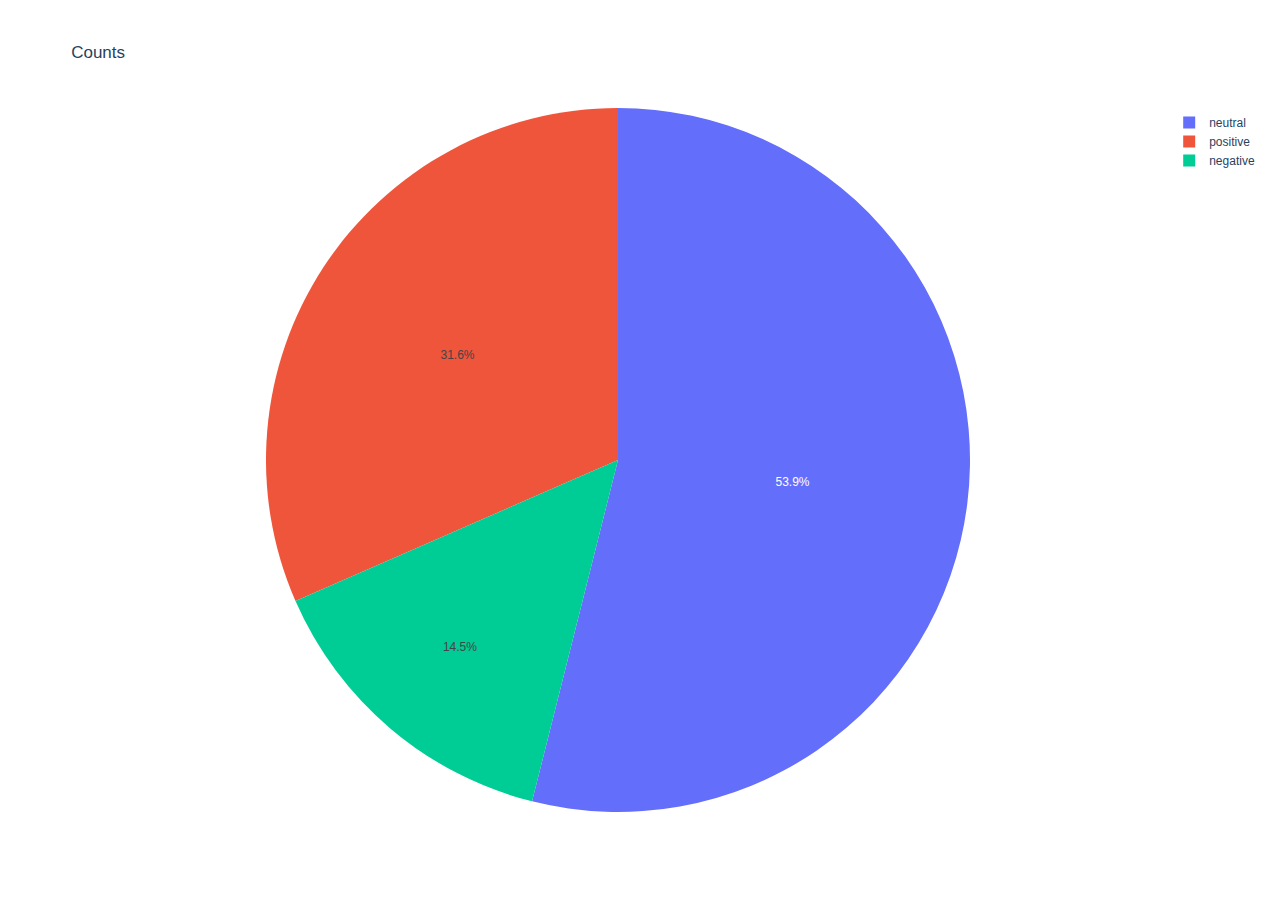
==== notebooks/graphs/counts_pie.html @ e478fb42 "dataviz generation" ====
<html>
<head><meta charset="utf-8" /></head>
<body>
    <div>                        <script type="text/javascript">window.PlotlyConfig = {MathJaxConfig: 'local'};</script>
        <script type="text/javascript">/**
* plotly.js v2.11.1
* Copyright 2012-2022, Plotly, Inc.
* All rights reserved.
* Licensed under the MIT license
*/
!function(t){if("object"==typeof exports&&"undefined"!=typeof module)module.exports=t();else if("function"==typeof define&&define.amd)define([],t);else{("undefined"!=typeof window?window:"undefined"!=typeof global?global:"undefined"!=typeof self?self:this).Plotly=t()}}((function(){return function t(e,r,n){function i(o,s){if(!r[o]){if(!e[o]){var l="function"==typeof require&&require;if(!s&&l)return l(o,!0);if(a)return a(o,!0);var c=new Error("Cannot find module '"+o+"'");throw c.code="MODULE_NOT_FOUND",c}var u=r[o]={exports:{}};e[o][0].call(u.exports,(function(t){return i(e[o][1][t]||t)}),u,u.exports,t,e,r,n)}return r[o].exports}for(var a="function"==typeof require&&require,o=0;o<n.length;o++)i(n[o]);return i}({1:[function(t,e,r){"use strict";var n=t("../src/lib"),i={"X,X div":'direction:ltr;font-family:"Open Sans",verdana,arial,sans-serif;margin:0;padding:0;',"X input,X button":'font-family:"Open Sans",verdana,arial,sans-serif;',"X input:focus,X button:focus":"outline:none;","X a":"text-decoration:none;","X a:hover":"text-decoration:none;","X .crisp":"shape-rendering:crispEdges;","X .user-select-none":"-webkit-user-select:none;-moz-user-select:none;-ms-user-select:none;-o-user-select:none;user-select:none;","X svg":"overflow:hidden;","X svg a":"fill:#447adb;","X svg a:hover":"fill:#3c6dc5;","X .main-svg":"position:absolute;top:0;left:0;pointer-events:none;","X .main-svg .draglayer":"pointer-events:all;","X .cursor-default":"cursor:default;","X .cursor-pointer":"cursor:pointer;","X .cursor-crosshair":"cursor:crosshair;","X .cursor-move":"cursor:move;","X .cursor-col-resize":"cursor:col-resize;","X .cursor-row-resize":"cursor:row-resize;","X .cursor-ns-resize":"cursor:ns-resize;","X .cursor-ew-resize":"cursor:ew-resize;","X .cursor-sw-resize":"cursor:sw-resize;","X .cursor-s-resize":"cursor:s-resize;","X .cursor-se-resize":"cursor:se-resize;","X .cursor-w-resize":"cursor:w-resize;","X .cursor-e-resize":"cursor:e-resize;","X .cursor-nw-resize":"cursor:nw-resize;","X .cursor-n-resize":"cursor:n-resize;","X .cursor-ne-resize":"cursor:ne-resize;","X .cursor-grab":"cursor:-webkit-grab;cursor:grab;","X .modebar":"position:absolute;top:2px;right:2px;","X .ease-bg":"-webkit-transition:background-color .3s ease 0s;-moz-transition:background-color .3s ease 0s;-ms-transition:background-color .3s ease 0s;-o-transition:background-color .3s ease 0s;transition:background-color .3s ease 0s;","X .modebar--hover>:not(.watermark)":"opacity:0;-webkit-transition:opacity .3s ease 0s;-moz-transition:opacity .3s ease 0s;-ms-transition:opacity .3s ease 0s;-o-transition:opacity .3s ease 0s;transition:opacity .3s ease 0s;","X:hover .modebar--hover .modebar-group":"opacity:1;","X .modebar-group":"float:left;display:inline-block;box-sizing:border-box;padding-left:8px;position:relative;vertical-align:middle;white-space:nowrap;","X .modebar-btn":"position:relative;font-size:16px;padding:3px 4px;height:22px;cursor:pointer;line-height:normal;box-sizing:border-box;","X .modebar-btn svg":"position:relative;top:2px;","X .modebar.vertical":"display:flex;flex-direction:column;flex-wrap:wrap;align-content:flex-end;max-height:100%;","X .modebar.vertical svg":"top:-1px;","X .modebar.vertical .modebar-group":"display:block;float:none;padding-left:0px;padding-bottom:8px;","X .modebar.vertical .modebar-group .modebar-btn":"display:block;text-align:center;","X [data-title]:before,X [data-title]:after":"position:absolute;-webkit-transform:translate3d(0, 0, 0);-moz-transform:translate3d(0, 0, 0);-ms-transform:translate3d(0, 0, 0);-o-transform:translate3d(0, 0, 0);transform:translate3d(0, 0, 0);display:none;opacity:0;z-index:1001;pointer-events:none;top:110%;right:50%;","X [data-title]:hover:before,X [data-title]:hover:after":"display:block;opacity:1;","X [data-title]:before":'content:"";position:absolute;background:transparent;border:6px solid transparent;z-index:1002;margin-top:-12px;border-bottom-color:#69738a;margin-right:-6px;',"X [data-title]:after":"content:attr(data-title);background:#69738a;color:#fff;padding:8px 10px;font-size:12px;line-height:12px;white-space:nowrap;margin-right:-18px;border-radius:2px;","X .vertical [data-title]:before,X .vertical [data-title]:after":"top:0%;right:200%;","X .vertical [data-title]:before":"border:6px solid transparent;border-left-color:#69738a;margin-top:8px;margin-right:-30px;","X .select-outline":"fill:none;stroke-width:1;shape-rendering:crispEdges;","X .select-outline-1":"stroke:#fff;","X .select-outline-2":"stroke:#000;stroke-dasharray:2px 2px;",Y:'font-family:"Open Sans",verdana,arial,sans-serif;position:fixed;top:50px;right:20px;z-index:10000;font-size:10pt;max-width:180px;',"Y p":"margin:0;","Y .notifier-note":"min-width:180px;max-width:250px;border:1px solid #fff;z-index:3000;margin:0;background-color:#8c97af;background-color:rgba(140,151,175,.9);color:#fff;padding:10px;overflow-wrap:break-word;word-wrap:break-word;-ms-hyphens:auto;-webkit-hyphens:auto;hyphens:auto;","Y .notifier-close":"color:#fff;opacity:.8;float:right;padding:0 5px;background:none;border:none;font-size:20px;font-weight:bold;line-height:20px;","Y .notifier-close:hover":"color:#444;text-decoration:none;cursor:pointer;"};for(var a in i){var o=a.replace(/^,/," ,").replace(/X/g,".js-plotly-plot .plotly").replace(/Y/g,".plotly-notifier");n.addStyleRule(o,i[a])}},{"../src/lib":503}],2:[function(t,e,r){"use strict";e.exports=t("../src/transforms/aggregate")},{"../src/transforms/aggregate":1118}],3:[function(t,e,r){"use strict";e.exports=t("../src/traces/bar")},{"../src/traces/bar":656}],4:[function(t,e,r){"use strict";e.exports=t("../src/traces/barpolar")},{"../src/traces/barpolar":669}],5:[function(t,e,r){"use strict";e.exports=t("../src/traces/box")},{"../src/traces/box":679}],6:[function(t,e,r){"use strict";e.exports=t("../src/components/calendars")},{"../src/components/calendars":364}],7:[function(t,e,r){"use strict";e.exports=t("../src/traces/candlestick")},{"../src/traces/candlestick":688}],8:[function(t,e,r){"use strict";e.exports=t("../src/traces/carpet")},{"../src/traces/carpet":707}],9:[function(t,e,r){"use strict";e.exports=t("../src/traces/choropleth")},{"../src/traces/choropleth":721}],10:[function(t,e,r){"use strict";e.exports=t("../src/traces/choroplethmapbox")},{"../src/traces/choroplethmapbox":728}],11:[function(t,e,r){"use strict";e.exports=t("../src/traces/cone")},{"../src/traces/cone":734}],12:[function(t,e,r){"use strict";e.exports=t("../src/traces/contour")},{"../src/traces/contour":749}],13:[function(t,e,r){"use strict";e.exports=t("../src/traces/contourcarpet")},{"../src/traces/contourcarpet":760}],14:[function(t,e,r){"use strict";e.exports=t("../src/core")},{"../src/core":481}],15:[function(t,e,r){"use strict";e.exports=t("../src/traces/densitymapbox")},{"../src/traces/densitymapbox":768}],16:[function(t,e,r){"use strict";e.exports=t("../src/transforms/filter")},{"../src/transforms/filter":1119}],17:[function(t,e,r){"use strict";e.exports=t("../src/traces/funnel")},{"../src/traces/funnel":778}],18:[function(t,e,r){"use strict";e.exports=t("../src/traces/funnelarea")},{"../src/traces/funnelarea":787}],19:[function(t,e,r){"use strict";e.exports=t("../src/transforms/groupby")},{"../src/transforms/groupby":1120}],20:[function(t,e,r){"use strict";e.exports=t("../src/traces/heatmap")},{"../src/traces/heatmap":800}],21:[function(t,e,r){"use strict";e.exports=t("../src/traces/heatmapgl")},{"../src/traces/heatmapgl":811}],22:[function(t,e,r){"use strict";e.exports=t("../src/traces/histogram")},{"../src/traces/histogram":823}],23:[function(t,e,r){"use strict";e.exports=t("../src/traces/histogram2d")},{"../src/traces/histogram2d":829}],24:[function(t,e,r){"use strict";e.exports=t("../src/traces/histogram2dcontour")},{"../src/traces/histogram2dcontour":833}],25:[function(t,e,r){"use strict";e.exports=t("../src/traces/icicle")},{"../src/traces/icicle":839}],26:[function(t,e,r){"use strict";e.exports=t("../src/traces/image")},{"../src/traces/image":852}],27:[function(t,e,r){"use strict";var n=t("./core");n.register([t("./bar"),t("./box"),t("./heatmap"),t("./histogram"),t("./histogram2d"),t("./histogram2dcontour"),t("./contour"),t("./scatterternary"),t("./violin"),t("./funnel"),t("./waterfall"),t("./image"),t("./pie"),t("./sunburst"),t("./treemap"),t("./icicle"),t("./funnelarea"),t("./scatter3d"),t("./surface"),t("./isosurface"),t("./volume"),t("./mesh3d"),t("./cone"),t("./streamtube"),t("./scattergeo"),t("./choropleth"),t("./scattergl"),t("./splom"),t("./pointcloud"),t("./heatmapgl"),t("./parcoords"),t("./parcats"),t("./scattermapbox"),t("./choroplethmapbox"),t("./densitymapbox"),t("./sankey"),t("./indicator"),t("./table"),t("./carpet"),t("./scattercarpet"),t("./contourcarpet"),t("./ohlc"),t("./candlestick"),t("./scatterpolar"),t("./scatterpolargl"),t("./barpolar"),t("./scattersmith"),t("./aggregate"),t("./filter"),t("./groupby"),t("./sort"),t("./calendars")]),e.exports=n},{"./aggregate":2,"./bar":3,"./barpolar":4,"./box":5,"./calendars":6,"./candlestick":7,"./carpet":8,"./choropleth":9,"./choroplethmapbox":10,"./cone":11,"./contour":12,"./contourcarpet":13,"./core":14,"./densitymapbox":15,"./filter":16,"./funnel":17,"./funnelarea":18,"./groupby":19,"./heatmap":20,"./heatmapgl":21,"./histogram":22,"./histogram2d":23,"./histogram2dcontour":24,"./icicle":25,"./image":26,"./indicator":28,"./isosurface":29,"./mesh3d":30,"./ohlc":31,"./parcats":32,"./parcoords":33,"./pie":34,"./pointcloud":35,"./sankey":36,"./scatter3d":37,"./scattercarpet":38,"./scattergeo":39,"./scattergl":40,"./scattermapbox":41,"./scatterpolar":42,"./scatterpolargl":43,"./scattersmith":44,"./scatterternary":45,"./sort":46,"./splom":47,"./streamtube":48,"./sunburst":49,"./surface":50,"./table":51,"./treemap":52,"./violin":53,"./volume":54,"./waterfall":55}],28:[function(t,e,r){"use strict";e.exports=t("../src/traces/indicator")},{"../src/traces/indicator":860}],29:[function(t,e,r){"use strict";e.exports=t("../src/traces/isosurface")},{"../src/traces/isosurface":866}],30:[function(t,e,r){"use strict";e.exports=t("../src/traces/mesh3d")},{"../src/traces/mesh3d":871}],31:[function(t,e,r){"use strict";e.exports=t("../src/traces/ohlc")},{"../src/traces/ohlc":876}],32:[function(t,e,r){"use strict";e.exports=t("../src/traces/parcats")},{"../src/traces/parcats":885}],33:[function(t,e,r){"use strict";e.exports=t("../src/traces/parcoords")},{"../src/traces/parcoords":896}],34:[function(t,e,r){"use strict";e.exports=t("../src/traces/pie")},{"../src/traces/pie":907}],35:[function(t,e,r){"use strict";e.exports=t("../src/traces/pointcloud")},{"../src/traces/pointcloud":916}],36:[function(t,e,r){"use strict";e.exports=t("../src/traces/sankey")},{"../src/traces/sankey":922}],37:[function(t,e,r){"use strict";e.exports=t("../src/traces/scatter3d")},{"../src/traces/scatter3d":960}],38:[function(t,e,r){"use strict";e.exports=t("../src/traces/scattercarpet")},{"../src/traces/scattercarpet":967}],39:[function(t,e,r){"use strict";e.exports=t("../src/traces/scattergeo")},{"../src/traces/scattergeo":975}],40:[function(t,e,r){"use strict";e.exports=t("../src/traces/scattergl")},{"../src/traces/scattergl":989}],41:[function(t,e,r){"use strict";e.exports=t("../src/traces/scattermapbox")},{"../src/traces/scattermapbox":999}],42:[function(t,e,r){"use strict";e.exports=t("../src/traces/scatterpolar")},{"../src/traces/scatterpolar":1007}],43:[function(t,e,r){"use strict";e.exports=t("../src/traces/scatterpolargl")},{"../src/traces/scatterpolargl":1015}],44:[function(t,e,r){"use strict";e.exports=t("../src/traces/scattersmith")},{"../src/traces/scattersmith":1022}],45:[function(t,e,r){"use strict";e.exports=t("../src/traces/scatterternary")},{"../src/traces/scatterternary":1030}],46:[function(t,e,r){"use strict";e.exports=t("../src/transforms/sort")},{"../src/transforms/sort":1122}],47:[function(t,e,r){"use strict";e.exports=t("../src/traces/splom")},{"../src/traces/splom":1040}],48:[function(t,e,r){"use strict";e.exports=t("../src/traces/streamtube")},{"../src/traces/streamtube":1048}],49:[function(t,e,r){"use strict";e.exports=t("../src/traces/sunburst")},{"../src/traces/sunburst":1056}],50:[function(t,e,r){"use strict";e.exports=t("../src/traces/surface")},{"../src/traces/surface":1065}],51:[function(t,e,r){"use strict";e.exports=t("../src/traces/table")},{"../src/traces/table":1073}],52:[function(t,e,r){"use strict";e.exports=t("../src/traces/treemap")},{"../src/traces/treemap":1084}],53:[function(t,e,r){"use strict";e.exports=t("../src/traces/violin")},{"../src/traces/violin":1097}],54:[function(t,e,r){"use strict";e.exports=t("../src/traces/volume")},{"../src/traces/volume":1105}],55:[function(t,e,r){"use strict";e.exports=t("../src/traces/waterfall")},{"../src/traces/waterfall":1113}],56:[function(t,e,r){!function(n,i){"object"==typeof r&&void 0!==e?i(r,t("d3-array"),t("d3-collection"),t("d3-shape"),t("elementary-circuits-directed-graph")):i(n.d3=n.d3||{},n.d3,n.d3,n.d3,null)}(this,(function(t,e,r,n,i){"use strict";function a(t){return t.target.depth}function o(t,e){return t.sourceLinks.length?t.depth:e-1}function s(t){return function(){return t}}i=i&&i.hasOwnProperty("default")?i.default:i;var l="function"==typeof Symbol&&"symbol"==typeof Symbol.iterator?function(t){return typeof t}:function(t){return t&&"function"==typeof Symbol&&t.constructor===Symbol&&t!==Symbol.prototype?"symbol":typeof t};function c(t,e){return f(t.source,e.source)||t.index-e.index}function u(t,e){return f(t.target,e.target)||t.index-e.index}function f(t,e){return t.partOfCycle===e.partOfCycle?t.y0-e.y0:"top"===t.circularLinkType||"bottom"===e.circularLinkType?-1:1}function h(t){return t.value}function p(t){return(t.y0+t.y1)/2}function d(t){return p(t.source)}function g(t){return p(t.target)}function m(t){return t.index}function v(t){return t.nodes}function y(t){return t.links}function x(t,e){var r=t.get(e);if(!r)throw new Error("missing: "+e);return r}function b(t,e){return e(t)}function _(t,e,r){var n=0;if(null===r){for(var a=[],o=0;o<t.links.length;o++){var s=t.links[o],l=s.source.index,c=s.target.index;a[l]||(a[l]=[]),a[c]||(a[c]=[]),-1===a[l].indexOf(c)&&a[l].push(c)}var u=i(a);u.sort((function(t,e){return t.length-e.length}));var f={};for(o=0;o<u.length;o++){var h=u[o].slice(-2);f[h[0]]||(f[h[0]]={}),f[h[0]][h[1]]=!0}t.links.forEach((function(t){var e=t.target.index,r=t.source.index;e===r||f[r]&&f[r][e]?(t.circular=!0,t.circularLinkID=n,n+=1):t.circular=!1}))}else t.links.forEach((function(t){t.source[r]<t.target[r]?t.circular=!1:(t.circular=!0,t.circularLinkID=n,n+=1)}))}function w(t,e){var r=0,n=0;t.links.forEach((function(i){i.circular&&(i.source.circularLinkType||i.target.circularLinkType?i.circularLinkType=i.source.circularLinkType?i.source.circularLinkType:i.target.circularLinkType:i.circularLinkType=r<n?"top":"bottom","top"==i.circularLinkType?r+=1:n+=1,t.nodes.forEach((function(t){b(t,e)!=b(i.source,e)&&b(t,e)!=b(i.target,e)||(t.circularLinkType=i.circularLinkType)})))})),t.links.forEach((function(t){t.circular&&(t.source.circularLinkType==t.target.circularLinkType&&(t.circularLinkType=t.source.circularLinkType),q(t,e)&&(t.circularLinkType=t.source.circularLinkType))}))}function T(t){var e=Math.abs(t.y1-t.y0),r=Math.abs(t.target.x0-t.source.x1);return Math.atan(r/e)}function k(t,e){var r=0;t.sourceLinks.forEach((function(t){r=t.circular&&!q(t,e)?r+1:r}));var n=0;return t.targetLinks.forEach((function(t){n=t.circular&&!q(t,e)?n+1:n})),r+n}function A(t){var e=t.source.sourceLinks,r=0;e.forEach((function(t){r=t.circular?r+1:r}));var n=t.target.targetLinks,i=0;return n.forEach((function(t){i=t.circular?i+1:i})),!(r>1||i>1)}function M(t,e,r){return t.sort(E),t.forEach((function(n,i){var a,o,s=0;if(q(n,r)&&A(n))n.circularPathData.verticalBuffer=s+n.width/2;else{for(var l=0;l<i;l++)if(a=t[i],o=t[l],!(a.source.column<o.target.column||a.target.column>o.source.column)){var c=t[l].circularPathData.verticalBuffer+t[l].width/2+e;s=c>s?c:s}n.circularPathData.verticalBuffer=s+n.width/2}})),t}function S(t,r,i,a){var o=e.min(t.links,(function(t){return t.source.y0}));t.links.forEach((function(t){t.circular&&(t.circularPathData={})})),M(t.links.filter((function(t){return"top"==t.circularLinkType})),r,a),M(t.links.filter((function(t){return"bottom"==t.circularLinkType})),r,a),t.links.forEach((function(e){if(e.circular){if(e.circularPathData.arcRadius=e.width+10,e.circularPathData.leftNodeBuffer=5,e.circularPathData.rightNodeBuffer=5,e.circularPathData.sourceWidth=e.source.x1-e.source.x0,e.circularPathData.sourceX=e.source.x0+e.circularPathData.sourceWidth,e.circularPathData.targetX=e.target.x0,e.circularPathData.sourceY=e.y0,e.circularPathData.targetY=e.y1,q(e,a)&&A(e))e.circularPathData.leftSmallArcRadius=10+e.width/2,e.circularPathData.leftLargeArcRadius=10+e.width/2,e.circularPathData.rightSmallArcRadius=10+e.width/2,e.circularPathData.rightLargeArcRadius=10+e.width/2,"bottom"==e.circularLinkType?(e.circularPathData.verticalFullExtent=e.source.y1+25+e.circularPathData.verticalBuffer,e.circularPathData.verticalLeftInnerExtent=e.circularPathData.verticalFullExtent-e.circularPathData.leftLargeArcRadius,e.circularPathData.verticalRightInnerExtent=e.circularPathData.verticalFullExtent-e.circularPathData.rightLargeArcRadius):(e.circularPathData.verticalFullExtent=e.source.y0-25-e.circularPathData.verticalBuffer,e.circularPathData.verticalLeftInnerExtent=e.circularPathData.verticalFullExtent+e.circularPathData.leftLargeArcRadius,e.circularPathData.verticalRightInnerExtent=e.circularPathData.verticalFullExtent+e.circularPathData.rightLargeArcRadius);else{var s=e.source.column,l=e.circularLinkType,c=t.links.filter((function(t){return t.source.column==s&&t.circularLinkType==l}));"bottom"==e.circularLinkType?c.sort(C):c.sort(L);var u=0;c.forEach((function(t,n){t.circularLinkID==e.circularLinkID&&(e.circularPathData.leftSmallArcRadius=10+e.width/2+u,e.circularPathData.leftLargeArcRadius=10+e.width/2+n*r+u),u+=t.width})),s=e.target.column,c=t.links.filter((function(t){return t.target.column==s&&t.circularLinkType==l})),"bottom"==e.circularLinkType?c.sort(I):c.sort(P),u=0,c.forEach((function(t,n){t.circularLinkID==e.circularLinkID&&(e.circularPathData.rightSmallArcRadius=10+e.width/2+u,e.circularPathData.rightLargeArcRadius=10+e.width/2+n*r+u),u+=t.width})),"bottom"==e.circularLinkType?(e.circularPathData.verticalFullExtent=Math.max(i,e.source.y1,e.target.y1)+25+e.circularPathData.verticalBuffer,e.circularPathData.verticalLeftInnerExtent=e.circularPathData.verticalFullExtent-e.circularPathData.leftLargeArcRadius,e.circularPathData.verticalRightInnerExtent=e.circularPathData.verticalFullExtent-e.circularPathData.rightLargeArcRadius):(e.circularPathData.verticalFullExtent=o-25-e.circularPathData.verticalBuffer,e.circularPathData.verticalLeftInnerExtent=e.circularPathData.verticalFullExtent+e.circularPathData.leftLargeArcRadius,e.circularPathData.verticalRightInnerExtent=e.circularPathData.verticalFullExtent+e.circularPathData.rightLargeArcRadius)}e.circularPathData.leftInnerExtent=e.circularPathData.sourceX+e.circularPathData.leftNodeBuffer,e.circularPathData.rightInnerExtent=e.circularPathData.targetX-e.circularPathData.rightNodeBuffer,e.circularPathData.leftFullExtent=e.circularPathData.sourceX+e.circularPathData.leftLargeArcRadius+e.circularPathData.leftNodeBuffer,e.circularPathData.rightFullExtent=e.circularPathData.targetX-e.circularPathData.rightLargeArcRadius-e.circularPathData.rightNodeBuffer}if(e.circular)e.path=function(t){var e="";e="top"==t.circularLinkType?"M"+t.circularPathData.sourceX+" "+t.circularPathData.sourceY+" L"+t.circularPathData.leftInnerExtent+" "+t.circularPathData.sourceY+" A"+t.circularPathData.leftLargeArcRadius+" "+t.circularPathData.leftSmallArcRadius+" 0 0 0 "+t.circularPathData.leftFullExtent+" "+(t.circularPathData.sourceY-t.circularPathData.leftSmallArcRadius)+" L"+t.circularPathData.leftFullExtent+" "+t.circularPathData.verticalLeftInnerExtent+" A"+t.circularPathData.leftLargeArcRadius+" "+t.circularPathData.leftLargeArcRadius+" 0 0 0 "+t.circularPathData.leftInnerExtent+" "+t.circularPathData.verticalFullExtent+" L"+t.circularPathData.rightInnerExtent+" "+t.circularPathData.verticalFullExtent+" A"+t.circularPathData.rightLargeArcRadius+" "+t.circularPathData.rightLargeArcRadius+" 0 0 0 "+t.circularPathData.rightFullExtent+" "+t.circularPathData.verticalRightInnerExtent+" L"+t.circularPathData.rightFullExtent+" "+(t.circularPathData.targetY-t.circularPathData.rightSmallArcRadius)+" A"+t.circularPathData.rightLargeArcRadius+" "+t.circularPathData.rightSmallArcRadius+" 0 0 0 "+t.circularPathData.rightInnerExtent+" "+t.circularPathData.targetY+" L"+t.circularPathData.targetX+" "+t.circularPathData.targetY:"M"+t.circularPathData.sourceX+" "+t.circularPathData.sourceY+" L"+t.circularPathData.leftInnerExtent+" "+t.circularPathData.sourceY+" A"+t.circularPathData.leftLargeArcRadius+" "+t.circularPathData.leftSmallArcRadius+" 0 0 1 "+t.circularPathData.leftFullExtent+" "+(t.circularPathData.sourceY+t.circularPathData.leftSmallArcRadius)+" L"+t.circularPathData.leftFullExtent+" "+t.circularPathData.verticalLeftInnerExtent+" A"+t.circularPathData.leftLargeArcRadius+" "+t.circularPathData.leftLargeArcRadius+" 0 0 1 "+t.circularPathData.leftInnerExtent+" "+t.circularPathData.verticalFullExtent+" L"+t.circularPathData.rightInnerExtent+" "+t.circularPathData.verticalFullExtent+" A"+t.circularPathData.rightLargeArcRadius+" "+t.circularPathData.rightLargeArcRadius+" 0 0 1 "+t.circularPathData.rightFullExtent+" "+t.circularPathData.verticalRightInnerExtent+" L"+t.circularPathData.rightFullExtent+" "+(t.circularPathData.targetY+t.circularPathData.rightSmallArcRadius)+" A"+t.circularPathData.rightLargeArcRadius+" "+t.circularPathData.rightSmallArcRadius+" 0 0 1 "+t.circularPathData.rightInnerExtent+" "+t.circularPathData.targetY+" L"+t.circularPathData.targetX+" "+t.circularPathData.targetY;return e}(e);else{var f=n.linkHorizontal().source((function(t){return[t.source.x0+(t.source.x1-t.source.x0),t.y0]})).target((function(t){return[t.target.x0,t.y1]}));e.path=f(e)}}))}function E(t,e){return O(t)==O(e)?"bottom"==t.circularLinkType?C(t,e):L(t,e):O(e)-O(t)}function L(t,e){return t.y0-e.y0}function C(t,e){return e.y0-t.y0}function P(t,e){return t.y1-e.y1}function I(t,e){return e.y1-t.y1}function O(t){return t.target.column-t.source.column}function z(t){return t.target.x0-t.source.x1}function D(t,e){var r=T(t),n=z(e)/Math.tan(r);return"up"==H(t)?t.y1+n:t.y1-n}function R(t,e){var r=T(t),n=z(e)/Math.tan(r);return"up"==H(t)?t.y1-n:t.y1+n}function F(t,e,r,n){t.links.forEach((function(i){if(!i.circular&&i.target.column-i.source.column>1){var a=i.source.column+1,o=i.target.column-1,s=1,l=o-a+1;for(s=1;a<=o;a++,s++)t.nodes.forEach((function(o){if(o.column==a){var c,u=s/(l+1),f=Math.pow(1-u,3),h=3*u*Math.pow(1-u,2),p=3*Math.pow(u,2)*(1-u),d=Math.pow(u,3),g=f*i.y0+h*i.y0+p*i.y1+d*i.y1,m=g-i.width/2,v=g+i.width/2;m>o.y0&&m<o.y1?(c=o.y1-m+10,c="bottom"==o.circularLinkType?c:-c,o=N(o,c,e,r),t.nodes.forEach((function(t){b(t,n)!=b(o,n)&&t.column==o.column&&B(o,t)&&N(t,c,e,r)}))):(v>o.y0&&v<o.y1||m<o.y0&&v>o.y1)&&(c=v-o.y0+10,o=N(o,c,e,r),t.nodes.forEach((function(t){b(t,n)!=b(o,n)&&t.column==o.column&&t.y0<o.y1&&t.y1>o.y1&&N(t,c,e,r)})))}}))}}))}function B(t,e){return t.y0>e.y0&&t.y0<e.y1||(t.y1>e.y0&&t.y1<e.y1||t.y0<e.y0&&t.y1>e.y1)}function N(t,e,r,n){return t.y0+e>=r&&t.y1+e<=n&&(t.y0=t.y0+e,t.y1=t.y1+e,t.targetLinks.forEach((function(t){t.y1=t.y1+e})),t.sourceLinks.forEach((function(t){t.y0=t.y0+e}))),t}function j(t,e,r,n){t.nodes.forEach((function(i){n&&i.y+(i.y1-i.y0)>e&&(i.y=i.y-(i.y+(i.y1-i.y0)-e));var a=t.links.filter((function(t){return b(t.source,r)==b(i,r)})),o=a.length;o>1&&a.sort((function(t,e){if(!t.circular&&!e.circular){if(t.target.column==e.target.column)return t.y1-e.y1;if(!V(t,e))return t.y1-e.y1;if(t.target.column>e.target.column){var r=R(e,t);return t.y1-r}if(e.target.column>t.target.column)return R(t,e)-e.y1}return t.circular&&!e.circular?"top"==t.circularLinkType?-1:1:e.circular&&!t.circular?"top"==e.circularLinkType?1:-1:t.circular&&e.circular?t.circularLinkType===e.circularLinkType&&"top"==t.circularLinkType?t.target.column===e.target.column?t.target.y1-e.target.y1:e.target.column-t.target.column:t.circularLinkType===e.circularLinkType&&"bottom"==t.circularLinkType?t.target.column===e.target.column?e.target.y1-t.target.y1:t.target.column-e.target.column:"top"==t.circularLinkType?-1:1:void 0}));var s=i.y0;a.forEach((function(t){t.y0=s+t.width/2,s+=t.width})),a.forEach((function(t,e){if("bottom"==t.circularLinkType){for(var r=e+1,n=0;r<o;r++)n+=a[r].width;t.y0=i.y1-n-t.width/2}}))}))}function U(t,e,r){t.nodes.forEach((function(e){var n=t.links.filter((function(t){return b(t.target,r)==b(e,r)})),i=n.length;i>1&&n.sort((function(t,e){if(!t.circular&&!e.circular){if(t.source.column==e.source.column)return t.y0-e.y0;if(!V(t,e))return t.y0-e.y0;if(e.source.column<t.source.column){var r=D(e,t);return t.y0-r}if(t.source.column<e.source.column)return D(t,e)-e.y0}return t.circular&&!e.circular?"top"==t.circularLinkType?-1:1:e.circular&&!t.circular?"top"==e.circularLinkType?1:-1:t.circular&&e.circular?t.circularLinkType===e.circularLinkType&&"top"==t.circularLinkType?t.source.column===e.source.column?t.source.y1-e.source.y1:t.source.column-e.source.column:t.circularLinkType===e.circularLinkType&&"bottom"==t.circularLinkType?t.source.column===e.source.column?t.source.y1-e.source.y1:e.source.column-t.source.column:"top"==t.circularLinkType?-1:1:void 0}));var a=e.y0;n.forEach((function(t){t.y1=a+t.width/2,a+=t.width})),n.forEach((function(t,r){if("bottom"==t.circularLinkType){for(var a=r+1,o=0;a<i;a++)o+=n[a].width;t.y1=e.y1-o-t.width/2}}))}))}function V(t,e){return H(t)==H(e)}function H(t){return t.y0-t.y1>0?"up":"down"}function q(t,e){return b(t.source,e)==b(t.target,e)}function G(t,r,n){var i=t.nodes,a=t.links,o=!1,s=!1;if(a.forEach((function(t){"top"==t.circularLinkType?o=!0:"bottom"==t.circularLinkType&&(s=!0)})),0==o||0==s){var l=e.min(i,(function(t){return t.y0})),c=(n-r)/(e.max(i,(function(t){return t.y1}))-l);i.forEach((function(t){var e=(t.y1-t.y0)*c;t.y0=(t.y0-l)*c,t.y1=t.y0+e})),a.forEach((function(t){t.y0=(t.y0-l)*c,t.y1=(t.y1-l)*c,t.width=t.width*c}))}}t.sankeyCircular=function(){var t,n,i=0,a=0,b=1,T=1,A=24,M=m,E=o,L=v,C=y,P=32,I=2,O=null;function z(){var t={nodes:L.apply(null,arguments),links:C.apply(null,arguments)};D(t),_(t,M,O),R(t),B(t),w(t,M),N(t,P,M),V(t);for(var e=4,r=0;r<e;r++)j(t,T,M),U(t,T,M),F(t,a,T,M),j(t,T,M),U(t,T,M);return G(t,a,T),S(t,I,T,M),t}function D(t){t.nodes.forEach((function(t,e){t.index=e,t.sourceLinks=[],t.targetLinks=[]}));var e=r.map(t.nodes,M);return t.links.forEach((function(t,r){t.index=r;var n=t.source,i=t.target;"object"!==(void 0===n?"undefined":l(n))&&(n=t.source=x(e,n)),"object"!==(void 0===i?"undefined":l(i))&&(i=t.target=x(e,i)),n.sourceLinks.push(t),i.targetLinks.push(t)})),t}function R(t){t.nodes.forEach((function(t){t.partOfCycle=!1,t.value=Math.max(e.sum(t.sourceLinks,h),e.sum(t.targetLinks,h)),t.sourceLinks.forEach((function(e){e.circular&&(t.partOfCycle=!0,t.circularLinkType=e.circularLinkType)})),t.targetLinks.forEach((function(e){e.circular&&(t.partOfCycle=!0,t.circularLinkType=e.circularLinkType)}))}))}function B(t){var e,r,n;for(e=t.nodes,r=[],n=0;e.length;++n,e=r,r=[])e.forEach((function(t){t.depth=n,t.sourceLinks.forEach((function(t){r.indexOf(t.target)<0&&!t.circular&&r.push(t.target)}))}));for(e=t.nodes,r=[],n=0;e.length;++n,e=r,r=[])e.forEach((function(t){t.height=n,t.targetLinks.forEach((function(t){r.indexOf(t.source)<0&&!t.circular&&r.push(t.source)}))}));t.nodes.forEach((function(t){t.column=Math.floor(E.call(null,t,n))}))}function N(o,s,l){var c=r.nest().key((function(t){return t.column})).sortKeys(e.ascending).entries(o.nodes).map((function(t){return t.values}));!function(r){if(n){var s=1/0;c.forEach((function(t){var e=T*n/(t.length+1);s=e<s?e:s})),t=s}var l=e.min(c,(function(r){return(T-a-(r.length-1)*t)/e.sum(r,h)}));l*=.3,o.links.forEach((function(t){t.width=t.value*l}));var u=function(t){var r=0,n=0,i=0,a=0,o=e.max(t.nodes,(function(t){return t.column}));return t.links.forEach((function(t){t.circular&&("top"==t.circularLinkType?r+=t.width:n+=t.width,0==t.target.column&&(a+=t.width),t.source.column==o&&(i+=t.width))})),{top:r=r>0?r+25+10:r,bottom:n=n>0?n+25+10:n,left:a=a>0?a+25+10:a,right:i=i>0?i+25+10:i}}(o),f=function(t,r){var n=e.max(t.nodes,(function(t){return t.column})),o=b-i,s=T-a,l=o/(o+r.right+r.left),c=s/(s+r.top+r.bottom);return i=i*l+r.left,b=0==r.right?b:b*l,a=a*c+r.top,T*=c,t.nodes.forEach((function(t){t.x0=i+t.column*((b-i-A)/n),t.x1=t.x0+A})),c}(o,u);l*=f,o.links.forEach((function(t){t.width=t.value*l})),c.forEach((function(t){var e=t.length;t.forEach((function(t,n){t.depth==c.length-1&&1==e||0==t.depth&&1==e?(t.y0=T/2-t.value*l,t.y1=t.y0+t.value*l):t.partOfCycle?0==k(t,r)?(t.y0=T/2+n,t.y1=t.y0+t.value*l):"top"==t.circularLinkType?(t.y0=a+n,t.y1=t.y0+t.value*l):(t.y0=T-t.value*l-n,t.y1=t.y0+t.value*l):0==u.top||0==u.bottom?(t.y0=(T-a)/e*n,t.y1=t.y0+t.value*l):(t.y0=(T-a)/2-e/2+n,t.y1=t.y0+t.value*l)}))}))}(l),y();for(var u=1,m=s;m>0;--m)v(u*=.99,l),y();function v(t,r){var n=c.length;c.forEach((function(i){var a=i.length,o=i[0].depth;i.forEach((function(i){var s;if(i.sourceLinks.length||i.targetLinks.length)if(i.partOfCycle&&k(i,r)>0);else if(0==o&&1==a)s=i.y1-i.y0,i.y0=T/2-s/2,i.y1=T/2+s/2;else if(o==n-1&&1==a)s=i.y1-i.y0,i.y0=T/2-s/2,i.y1=T/2+s/2;else{var l=e.mean(i.sourceLinks,g),c=e.mean(i.targetLinks,d),u=((l&&c?(l+c)/2:l||c)-p(i))*t;i.y0+=u,i.y1+=u}}))}))}function y(){c.forEach((function(e){var r,n,i,o=a,s=e.length;for(e.sort(f),i=0;i<s;++i)(n=o-(r=e[i]).y0)>0&&(r.y0+=n,r.y1+=n),o=r.y1+t;if((n=o-t-T)>0)for(o=r.y0-=n,r.y1-=n,i=s-2;i>=0;--i)(n=(r=e[i]).y1+t-o)>0&&(r.y0-=n,r.y1-=n),o=r.y0}))}}function V(t){t.nodes.forEach((function(t){t.sourceLinks.sort(u),t.targetLinks.sort(c)})),t.nodes.forEach((function(t){var e=t.y0,r=e,n=t.y1,i=n;t.sourceLinks.forEach((function(t){t.circular?(t.y0=n-t.width/2,n-=t.width):(t.y0=e+t.width/2,e+=t.width)})),t.targetLinks.forEach((function(t){t.circular?(t.y1=i-t.width/2,i-=t.width):(t.y1=r+t.width/2,r+=t.width)}))}))}return z.nodeId=function(t){return arguments.length?(M="function"==typeof t?t:s(t),z):M},z.nodeAlign=function(t){return arguments.length?(E="function"==typeof t?t:s(t),z):E},z.nodeWidth=function(t){return arguments.length?(A=+t,z):A},z.nodePadding=function(e){return arguments.length?(t=+e,z):t},z.nodes=function(t){return arguments.length?(L="function"==typeof t?t:s(t),z):L},z.links=function(t){return arguments.length?(C="function"==typeof t?t:s(t),z):C},z.size=function(t){return arguments.length?(i=a=0,b=+t[0],T=+t[1],z):[b-i,T-a]},z.extent=function(t){return arguments.length?(i=+t[0][0],b=+t[1][0],a=+t[0][1],T=+t[1][1],z):[[i,a],[b,T]]},z.iterations=function(t){return arguments.length?(P=+t,z):P},z.circularLinkGap=function(t){return arguments.length?(I=+t,z):I},z.nodePaddingRatio=function(t){return arguments.length?(n=+t,z):n},z.sortNodes=function(t){return arguments.length?(O=t,z):O},z.update=function(t){return w(t,M),V(t),t.links.forEach((function(t){t.circular&&(t.circularLinkType=t.y0+t.y1<T?"top":"bottom",t.source.circularLinkType=t.circularLinkType,t.target.circularLinkType=t.circularLinkType)})),j(t,T,M,!1),U(t,T,M),S(t,I,T,M),t},z},t.sankeyCenter=function(t){return t.targetLinks.length?t.depth:t.sourceLinks.length?e.min(t.sourceLinks,a)-1:0},t.sankeyLeft=function(t){return t.depth},t.sankeyRight=function(t,e){return e-1-t.height},t.sankeyJustify=o,Object.defineProperty(t,"__esModule",{value:!0})}))},{"d3-array":107,"d3-collection":108,"d3-shape":119,"elementary-circuits-directed-graph":130}],57:[function(t,e,r){!function(n,i){"object"==typeof r&&void 0!==e?i(r,t("d3-array"),t("d3-collection"),t("d3-shape")):i(n.d3=n.d3||{},n.d3,n.d3,n.d3)}(this,(function(t,e,r,n){"use strict";function i(t){return t.target.depth}function a(t,e){return t.sourceLinks.length?t.depth:e-1}function o(t){return function(){return t}}function s(t,e){return c(t.source,e.source)||t.index-e.index}function l(t,e){return c(t.target,e.target)||t.index-e.index}function c(t,e){return t.y0-e.y0}function u(t){return t.value}function f(t){return(t.y0+t.y1)/2}function h(t){return f(t.source)*t.value}function p(t){return f(t.target)*t.value}function d(t){return t.index}function g(t){return t.nodes}function m(t){return t.links}function v(t,e){var r=t.get(e);if(!r)throw new Error("missing: "+e);return r}function y(t){return[t.source.x1,t.y0]}function x(t){return[t.target.x0,t.y1]}t.sankey=function(){var t=0,n=0,i=1,y=1,x=24,b=8,_=d,w=a,T=g,k=m,A=32;function M(){var t={nodes:T.apply(null,arguments),links:k.apply(null,arguments)};return S(t),E(t),L(t),C(t),P(t),t}function S(t){t.nodes.forEach((function(t,e){t.index=e,t.sourceLinks=[],t.targetLinks=[]}));var e=r.map(t.nodes,_);t.links.forEach((function(t,r){t.index=r;var n=t.source,i=t.target;"object"!=typeof n&&(n=t.source=v(e,n)),"object"!=typeof i&&(i=t.target=v(e,i)),n.sourceLinks.push(t),i.targetLinks.push(t)}))}function E(t){t.nodes.forEach((function(t){t.value=Math.max(e.sum(t.sourceLinks,u),e.sum(t.targetLinks,u))}))}function L(e){var r,n,a;for(r=e.nodes,n=[],a=0;r.length;++a,r=n,n=[])r.forEach((function(t){t.depth=a,t.sourceLinks.forEach((function(t){n.indexOf(t.target)<0&&n.push(t.target)}))}));for(r=e.nodes,n=[],a=0;r.length;++a,r=n,n=[])r.forEach((function(t){t.height=a,t.targetLinks.forEach((function(t){n.indexOf(t.source)<0&&n.push(t.source)}))}));var o=(i-t-x)/(a-1);e.nodes.forEach((function(e){e.x1=(e.x0=t+Math.max(0,Math.min(a-1,Math.floor(w.call(null,e,a))))*o)+x}))}function C(t){var i=r.nest().key((function(t){return t.x0})).sortKeys(e.ascending).entries(t.nodes).map((function(t){return t.values}));!function(){var r=e.max(i,(function(t){return t.length})),a=2/3*(y-n)/(r-1);b>a&&(b=a);var o=e.min(i,(function(t){return(y-n-(t.length-1)*b)/e.sum(t,u)}));i.forEach((function(t){t.forEach((function(t,e){t.y1=(t.y0=e)+t.value*o}))})),t.links.forEach((function(t){t.width=t.value*o}))}(),d();for(var a=1,o=A;o>0;--o)l(a*=.99),d(),s(a),d();function s(t){i.forEach((function(r){r.forEach((function(r){if(r.targetLinks.length){var n=(e.sum(r.targetLinks,h)/e.sum(r.targetLinks,u)-f(r))*t;r.y0+=n,r.y1+=n}}))}))}function l(t){i.slice().reverse().forEach((function(r){r.forEach((function(r){if(r.sourceLinks.length){var n=(e.sum(r.sourceLinks,p)/e.sum(r.sourceLinks,u)-f(r))*t;r.y0+=n,r.y1+=n}}))}))}function d(){i.forEach((function(t){var e,r,i,a=n,o=t.length;for(t.sort(c),i=0;i<o;++i)(r=a-(e=t[i]).y0)>0&&(e.y0+=r,e.y1+=r),a=e.y1+b;if((r=a-b-y)>0)for(a=e.y0-=r,e.y1-=r,i=o-2;i>=0;--i)(r=(e=t[i]).y1+b-a)>0&&(e.y0-=r,e.y1-=r),a=e.y0}))}}function P(t){t.nodes.forEach((function(t){t.sourceLinks.sort(l),t.targetLinks.sort(s)})),t.nodes.forEach((function(t){var e=t.y0,r=e;t.sourceLinks.forEach((function(t){t.y0=e+t.width/2,e+=t.width})),t.targetLinks.forEach((function(t){t.y1=r+t.width/2,r+=t.width}))}))}return M.update=function(t){return P(t),t},M.nodeId=function(t){return arguments.length?(_="function"==typeof t?t:o(t),M):_},M.nodeAlign=function(t){return arguments.length?(w="function"==typeof t?t:o(t),M):w},M.nodeWidth=function(t){return arguments.length?(x=+t,M):x},M.nodePadding=function(t){return arguments.length?(b=+t,M):b},M.nodes=function(t){return arguments.length?(T="function"==typeof t?t:o(t),M):T},M.links=function(t){return arguments.length?(k="function"==typeof t?t:o(t),M):k},M.size=function(e){return arguments.length?(t=n=0,i=+e[0],y=+e[1],M):[i-t,y-n]},M.extent=function(e){return arguments.length?(t=+e[0][0],i=+e[1][0],n=+e[0][1],y=+e[1][1],M):[[t,n],[i,y]]},M.iterations=function(t){return arguments.length?(A=+t,M):A},M},t.sankeyCenter=function(t){return t.targetLinks.length?t.depth:t.sourceLinks.length?e.min(t.sourceLinks,i)-1:0},t.sankeyLeft=function(t){return t.depth},t.sankeyRight=function(t,e){return e-1-t.height},t.sankeyJustify=a,t.sankeyLinkHorizontal=function(){return n.linkHorizontal().source(y).target(x)},Object.defineProperty(t,"__esModule",{value:!0})}))},{"d3-array":107,"d3-collection":108,"d3-shape":119}],58:[function(t,e,r){(function(){var t={version:"3.8.0"},r=[].slice,n=function(t){return r.call(t)},i=self.document;function a(t){return t&&(t.ownerDocument||t.document||t).documentElement}function o(t){return t&&(t.ownerDocument&&t.ownerDocument.defaultView||t.document&&t||t.defaultView)}if(i)try{n(i.documentElement.childNodes)[0].nodeType}catch(t){n=function(t){for(var e=t.length,r=new Array(e);e--;)r[e]=t[e];return r}}if(Date.now||(Date.now=function(){return+new Date}),i)try{i.createElement("DIV").style.setProperty("opacity",0,"")}catch(t){var s=this.Element.prototype,l=s.setAttribute,c=s.setAttributeNS,u=this.CSSStyleDeclaration.prototype,f=u.setProperty;s.setAttribute=function(t,e){l.call(this,t,e+"")},s.setAttributeNS=function(t,e,r){c.call(this,t,e,r+"")},u.setProperty=function(t,e,r){f.call(this,t,e+"",r)}}function h(t,e){return t<e?-1:t>e?1:t>=e?0:NaN}function p(t){return null===t?NaN:+t}function d(t){return!isNaN(t)}function g(t){return{left:function(e,r,n,i){for(arguments.length<3&&(n=0),arguments.length<4&&(i=e.length);n<i;){var a=n+i>>>1;t(e[a],r)<0?n=a+1:i=a}return n},right:function(e,r,n,i){for(arguments.length<3&&(n=0),arguments.length<4&&(i=e.length);n<i;){var a=n+i>>>1;t(e[a],r)>0?i=a:n=a+1}return n}}}t.ascending=h,t.descending=function(t,e){return e<t?-1:e>t?1:e>=t?0:NaN},t.min=function(t,e){var r,n,i=-1,a=t.length;if(1===arguments.length){for(;++i<a;)if(null!=(n=t[i])&&n>=n){r=n;break}for(;++i<a;)null!=(n=t[i])&&r>n&&(r=n)}else{for(;++i<a;)if(null!=(n=e.call(t,t[i],i))&&n>=n){r=n;break}for(;++i<a;)null!=(n=e.call(t,t[i],i))&&r>n&&(r=n)}return r},t.max=function(t,e){var r,n,i=-1,a=t.length;if(1===arguments.length){for(;++i<a;)if(null!=(n=t[i])&&n>=n){r=n;break}for(;++i<a;)null!=(n=t[i])&&n>r&&(r=n)}else{for(;++i<a;)if(null!=(n=e.call(t,t[i],i))&&n>=n){r=n;break}for(;++i<a;)null!=(n=e.call(t,t[i],i))&&n>r&&(r=n)}return r},t.extent=function(t,e){var r,n,i,a=-1,o=t.length;if(1===arguments.length){for(;++a<o;)if(null!=(n=t[a])&&n>=n){r=i=n;break}for(;++a<o;)null!=(n=t[a])&&(r>n&&(r=n),i<n&&(i=n))}else{for(;++a<o;)if(null!=(n=e.call(t,t[a],a))&&n>=n){r=i=n;break}for(;++a<o;)null!=(n=e.call(t,t[a],a))&&(r>n&&(r=n),i<n&&(i=n))}return[r,i]},t.sum=function(t,e){var r,n=0,i=t.length,a=-1;if(1===arguments.length)for(;++a<i;)d(r=+t[a])&&(n+=r);else for(;++a<i;)d(r=+e.call(t,t[a],a))&&(n+=r);return n},t.mean=function(t,e){var r,n=0,i=t.length,a=-1,o=i;if(1===arguments.length)for(;++a<i;)d(r=p(t[a]))?n+=r:--o;else for(;++a<i;)d(r=p(e.call(t,t[a],a)))?n+=r:--o;if(o)return n/o},t.quantile=function(t,e){var r=(t.length-1)*e+1,n=Math.floor(r),i=+t[n-1],a=r-n;return a?i+a*(t[n]-i):i},t.median=function(e,r){var n,i=[],a=e.length,o=-1;if(1===arguments.length)for(;++o<a;)d(n=p(e[o]))&&i.push(n);else for(;++o<a;)d(n=p(r.call(e,e[o],o)))&&i.push(n);if(i.length)return t.quantile(i.sort(h),.5)},t.variance=function(t,e){var r,n,i=t.length,a=0,o=0,s=-1,l=0;if(1===arguments.length)for(;++s<i;)d(r=p(t[s]))&&(o+=(n=r-a)*(r-(a+=n/++l)));else for(;++s<i;)d(r=p(e.call(t,t[s],s)))&&(o+=(n=r-a)*(r-(a+=n/++l)));if(l>1)return o/(l-1)},t.deviation=function(){var e=t.variance.apply(this,arguments);return e?Math.sqrt(e):e};var m=g(h);function v(t){return t.length}t.bisectLeft=m.left,t.bisect=t.bisectRight=m.right,t.bisector=function(t){return g(1===t.length?function(e,r){return h(t(e),r)}:t)},t.shuffle=function(t,e,r){(a=arguments.length)<3&&(r=t.length,a<2&&(e=0));for(var n,i,a=r-e;a;)i=Math.random()*a--|0,n=t[a+e],t[a+e]=t[i+e],t[i+e]=n;return t},t.permute=function(t,e){for(var r=e.length,n=new Array(r);r--;)n[r]=t[e[r]];return n},t.pairs=function(t){for(var e=0,r=t.length-1,n=t[0],i=new Array(r<0?0:r);e<r;)i[e]=[n,n=t[++e]];return i},t.transpose=function(e){if(!(a=e.length))return[];for(var r=-1,n=t.min(e,v),i=new Array(n);++r<n;)for(var a,o=-1,s=i[r]=new Array(a);++o<a;)s[o]=e[o][r];return i},t.zip=function(){return t.transpose(arguments)},t.keys=function(t){var e=[];for(var r in t)e.push(r);return e},t.values=function(t){var e=[];for(var r in t)e.push(t[r]);return e},t.entries=function(t){var e=[];for(var r in t)e.push({key:r,value:t[r]});return e},t.merge=function(t){for(var e,r,n,i=t.length,a=-1,o=0;++a<i;)o+=t[a].length;for(r=new Array(o);--i>=0;)for(e=(n=t[i]).length;--e>=0;)r[--o]=n[e];return r};var y=Math.abs;function x(t){for(var e=1;t*e%1;)e*=10;return e}function b(t,e){for(var r in e)Object.defineProperty(t.prototype,r,{value:e[r],enumerable:!1})}function _(){this._=Object.create(null)}t.range=function(t,e,r){if(arguments.length<3&&(r=1,arguments.length<2&&(e=t,t=0)),(e-t)/r==1/0)throw new Error("infinite range");var n,i=[],a=x(y(r)),o=-1;if(t*=a,e*=a,(r*=a)<0)for(;(n=t+r*++o)>e;)i.push(n/a);else for(;(n=t+r*++o)<e;)i.push(n/a);return i},t.map=function(t,e){var r=new _;if(t instanceof _)t.forEach((function(t,e){r.set(t,e)}));else if(Array.isArray(t)){var n,i=-1,a=t.length;if(1===arguments.length)for(;++i<a;)r.set(i,t[i]);else for(;++i<a;)r.set(e.call(t,n=t[i],i),n)}else for(var o in t)r.set(o,t[o]);return r};function w(t){return"__proto__"==(t+="")||"\0"===t[0]?"\0"+t:t}function T(t){return"\0"===(t+="")[0]?t.slice(1):t}function k(t){return w(t)in this._}function A(t){return(t=w(t))in this._&&delete this._[t]}function M(){var t=[];for(var e in this._)t.push(T(e));return t}function S(){var t=0;for(var e in this._)++t;return t}function E(){for(var t in this._)return!1;return!0}function L(){this._=Object.create(null)}function C(t){return t}function P(t,e,r){return function(){var n=r.apply(e,arguments);return n===e?t:n}}function I(t,e){if(e in t)return e;e=e.charAt(0).toUpperCase()+e.slice(1);for(var r=0,n=O.length;r<n;++r){var i=O[r]+e;if(i in t)return i}}b(_,{has:k,get:function(t){return this._[w(t)]},set:function(t,e){return this._[w(t)]=e},remove:A,keys:M,values:function(){var t=[];for(var e in this._)t.push(this._[e]);return t},entries:function(){var t=[];for(var e in this._)t.push({key:T(e),value:this._[e]});return t},size:S,empty:E,forEach:function(t){for(var e in this._)t.call(this,T(e),this._[e])}}),t.nest=function(){var e,r,n={},i=[],a=[];function o(t,a,s){if(s>=i.length)return r?r.call(n,a):e?a.sort(e):a;for(var l,c,u,f,h=-1,p=a.length,d=i[s++],g=new _;++h<p;)(f=g.get(l=d(c=a[h])))?f.push(c):g.set(l,[c]);return t?(c=t(),u=function(e,r){c.set(e,o(t,r,s))}):(c={},u=function(e,r){c[e]=o(t,r,s)}),g.forEach(u),c}return n.map=function(t,e){return o(e,t,0)},n.entries=function(e){return function t(e,r){if(r>=i.length)return e;var n=[],o=a[r++];return e.forEach((function(e,i){n.push({key:e,values:t(i,r)})})),o?n.sort((function(t,e){return o(t.key,e.key)})):n}(o(t.map,e,0),0)},n.key=function(t){return i.push(t),n},n.sortKeys=function(t){return a[i.length-1]=t,n},n.sortValues=function(t){return e=t,n},n.rollup=function(t){return r=t,n},n},t.set=function(t){var e=new L;if(t)for(var r=0,n=t.length;r<n;++r)e.add(t[r]);return e},b(L,{has:k,add:function(t){return this._[w(t+="")]=!0,t},remove:A,values:M,size:S,empty:E,forEach:function(t){for(var e in this._)t.call(this,T(e))}}),t.behavior={},t.rebind=function(t,e){for(var r,n=1,i=arguments.length;++n<i;)t[r=arguments[n]]=P(t,e,e[r]);return t};var O=["webkit","ms","moz","Moz","o","O"];function z(){}function D(){}function R(t){var e=[],r=new _;function n(){for(var r,n=e,i=-1,a=n.length;++i<a;)(r=n[i].on)&&r.apply(this,arguments);return t}return n.on=function(n,i){var a,o=r.get(n);return arguments.length<2?o&&o.on:(o&&(o.on=null,e=e.slice(0,a=e.indexOf(o)).concat(e.slice(a+1)),r.remove(n)),i&&e.push(r.set(n,{on:i})),t)},n}function F(){t.event.preventDefault()}function B(){for(var e,r=t.event;e=r.sourceEvent;)r=e;return r}function N(e){for(var r=new D,n=0,i=arguments.length;++n<i;)r[arguments[n]]=R(r);return r.of=function(n,i){return function(a){try{var o=a.sourceEvent=t.event;a.target=e,t.event=a,r[a.type].apply(n,i)}finally{t.event=o}}},r}t.dispatch=function(){for(var t=new D,e=-1,r=arguments.length;++e<r;)t[arguments[e]]=R(t);return t},D.prototype.on=function(t,e){var r=t.indexOf("."),n="";if(r>=0&&(n=t.slice(r+1),t=t.slice(0,r)),t)return arguments.length<2?this[t].on(n):this[t].on(n,e);if(2===arguments.length){if(null==e)for(t in this)this.hasOwnProperty(t)&&this[t].on(n,null);return this}},t.event=null,t.requote=function(t){return t.replace(j,"\\$&")};var j=/[\\\^\$\*\+\?\|\[\]\(\)\.\{\}]/g,U={}.__proto__?function(t,e){t.__proto__=e}:function(t,e){for(var r in e)t[r]=e[r]};function V(t){return U(t,Y),t}var H=function(t,e){return e.querySelector(t)},q=function(t,e){return e.querySelectorAll(t)},G=function(t,e){var r=t.matches||t[I(t,"matchesSelector")];return(G=function(t,e){return r.call(t,e)})(t,e)};"function"==typeof Sizzle&&(H=function(t,e){return Sizzle(t,e)[0]||null},q=Sizzle,G=Sizzle.matchesSelector),t.selection=function(){return t.select(i.documentElement)};var Y=t.selection.prototype=[];function W(t){return"function"==typeof t?t:function(){return H(t,this)}}function X(t){return"function"==typeof t?t:function(){return q(t,this)}}Y.select=function(t){var e,r,n,i,a=[];t=W(t);for(var o=-1,s=this.length;++o<s;){a.push(e=[]),e.parentNode=(n=this[o]).parentNode;for(var l=-1,c=n.length;++l<c;)(i=n[l])?(e.push(r=t.call(i,i.__data__,l,o)),r&&"__data__"in i&&(r.__data__=i.__data__)):e.push(null)}return V(a)},Y.selectAll=function(t){var e,r,i=[];t=X(t);for(var a=-1,o=this.length;++a<o;)for(var s=this[a],l=-1,c=s.length;++l<c;)(r=s[l])&&(i.push(e=n(t.call(r,r.__data__,l,a))),e.parentNode=r);return V(i)};var Z="http://www.w3.org/1999/xhtml",J={svg:"http://www.w3.org/2000/svg",xhtml:Z,xlink:"http://www.w3.org/1999/xlink",xml:"http://www.w3.org/XML/1998/namespace",xmlns:"http://www.w3.org/2000/xmlns/"};function K(e,r){return e=t.ns.qualify(e),null==r?e.local?function(){this.removeAttributeNS(e.space,e.local)}:function(){this.removeAttribute(e)}:"function"==typeof r?e.local?function(){var t=r.apply(this,arguments);null==t?this.removeAttributeNS(e.space,e.local):this.setAttributeNS(e.space,e.local,t)}:function(){var t=r.apply(this,arguments);null==t?this.removeAttribute(e):this.setAttribute(e,t)}:e.local?function(){this.setAttributeNS(e.space,e.local,r)}:function(){this.setAttribute(e,r)}}function Q(t){return t.trim().replace(/\s+/g," ")}function $(e){return new RegExp("(?:^|\\s+)"+t.requote(e)+"(?:\\s+|$)","g")}function tt(t){return(t+"").trim().split(/^|\s+/)}function et(t,e){var r=(t=tt(t).map(rt)).length;return"function"==typeof e?function(){for(var n=-1,i=e.apply(this,arguments);++n<r;)t[n](this,i)}:function(){for(var n=-1;++n<r;)t[n](this,e)}}function rt(t){var e=$(t);return function(r,n){if(i=r.classList)return n?i.add(t):i.remove(t);var i=r.getAttribute("class")||"";n?(e.lastIndex=0,e.test(i)||r.setAttribute("class",Q(i+" "+t))):r.setAttribute("class",Q(i.replace(e," ")))}}function nt(t,e,r){return null==e?function(){this.style.removeProperty(t)}:"function"==typeof e?function(){var n=e.apply(this,arguments);null==n?this.style.removeProperty(t):this.style.setProperty(t,n,r)}:function(){this.style.setProperty(t,e,r)}}function it(t,e){return null==e?function(){delete this[t]}:"function"==typeof e?function(){var r=e.apply(this,arguments);null==r?delete this[t]:this[t]=r}:function(){this[t]=e}}function at(e){return"function"==typeof e?e:(e=t.ns.qualify(e)).local?function(){return this.ownerDocument.createElementNS(e.space,e.local)}:function(){var t=this.ownerDocument,r=this.namespaceURI;return r===Z&&t.documentElement.namespaceURI===Z?t.createElement(e):t.createElementNS(r,e)}}function ot(){var t=this.parentNode;t&&t.removeChild(this)}function st(t){return{__data__:t}}function lt(t){return function(){return G(this,t)}}function ct(t){return arguments.length||(t=h),function(e,r){return e&&r?t(e.__data__,r.__data__):!e-!r}}function ut(t,e){for(var r=0,n=t.length;r<n;r++)for(var i,a=t[r],o=0,s=a.length;o<s;o++)(i=a[o])&&e(i,o,r);return t}function ft(t){return U(t,ht),t}t.ns={prefix:J,qualify:function(t){var e=t.indexOf(":"),r=t;return e>=0&&"xmlns"!==(r=t.slice(0,e))&&(t=t.slice(e+1)),J.hasOwnProperty(r)?{space:J[r],local:t}:t}},Y.attr=function(e,r){if(arguments.length<2){if("string"==typeof e){var n=this.node();return(e=t.ns.qualify(e)).local?n.getAttributeNS(e.space,e.local):n.getAttribute(e)}for(r in e)this.each(K(r,e[r]));return this}return this.each(K(e,r))},Y.classed=function(t,e){if(arguments.length<2){if("string"==typeof t){var r=this.node(),n=(t=tt(t)).length,i=-1;if(e=r.classList){for(;++i<n;)if(!e.contains(t[i]))return!1}else for(e=r.getAttribute("class");++i<n;)if(!$(t[i]).test(e))return!1;return!0}for(e in t)this.each(et(e,t[e]));return this}return this.each(et(t,e))},Y.style=function(t,e,r){var n=arguments.length;if(n<3){if("string"!=typeof t){for(r in n<2&&(e=""),t)this.each(nt(r,t[r],e));return this}if(n<2){var i=this.node();return o(i).getComputedStyle(i,null).getPropertyValue(t)}r=""}return this.each(nt(t,e,r))},Y.property=function(t,e){if(arguments.length<2){if("string"==typeof t)return this.node()[t];for(e in t)this.each(it(e,t[e]));return this}return this.each(it(t,e))},Y.text=function(t){return arguments.length?this.each("function"==typeof t?function(){var e=t.apply(this,arguments);this.textContent=null==e?"":e}:null==t?function(){this.textContent=""}:function(){this.textContent=t}):this.node().textContent},Y.html=function(t){return arguments.length?this.each("function"==typeof t?function(){var e=t.apply(this,arguments);this.innerHTML=null==e?"":e}:null==t?function(){this.innerHTML=""}:function(){this.innerHTML=t}):this.node().innerHTML},Y.append=function(t){return t=at(t),this.select((function(){return this.appendChild(t.apply(this,arguments))}))},Y.insert=function(t,e){return t=at(t),e=W(e),this.select((function(){return this.insertBefore(t.apply(this,arguments),e.apply(this,arguments)||null)}))},Y.remove=function(){return this.each(ot)},Y.data=function(t,e){var r,n,i=-1,a=this.length;if(!arguments.length){for(t=new Array(a=(r=this[0]).length);++i<a;)(n=r[i])&&(t[i]=n.__data__);return t}function o(t,r){var n,i,a,o=t.length,u=r.length,f=Math.min(o,u),h=new Array(u),p=new Array(u),d=new Array(o);if(e){var g,m=new _,v=new Array(o);for(n=-1;++n<o;)(i=t[n])&&(m.has(g=e.call(i,i.__data__,n))?d[n]=i:m.set(g,i),v[n]=g);for(n=-1;++n<u;)(i=m.get(g=e.call(r,a=r[n],n)))?!0!==i&&(h[n]=i,i.__data__=a):p[n]=st(a),m.set(g,!0);for(n=-1;++n<o;)n in v&&!0!==m.get(v[n])&&(d[n]=t[n])}else{for(n=-1;++n<f;)i=t[n],a=r[n],i?(i.__data__=a,h[n]=i):p[n]=st(a);for(;n<u;++n)p[n]=st(r[n]);for(;n<o;++n)d[n]=t[n]}p.update=h,p.parentNode=h.parentNode=d.parentNode=t.parentNode,s.push(p),l.push(h),c.push(d)}var s=ft([]),l=V([]),c=V([]);if("function"==typeof t)for(;++i<a;)o(r=this[i],t.call(r,r.parentNode.__data__,i));else for(;++i<a;)o(r=this[i],t);return l.enter=function(){return s},l.exit=function(){return c},l},Y.datum=function(t){return arguments.length?this.property("__data__",t):this.property("__data__")},Y.filter=function(t){var e,r,n,i=[];"function"!=typeof t&&(t=lt(t));for(var a=0,o=this.length;a<o;a++){i.push(e=[]),e.parentNode=(r=this[a]).parentNode;for(var s=0,l=r.length;s<l;s++)(n=r[s])&&t.call(n,n.__data__,s,a)&&e.push(n)}return V(i)},Y.order=function(){for(var t=-1,e=this.length;++t<e;)for(var r,n=this[t],i=n.length-1,a=n[i];--i>=0;)(r=n[i])&&(a&&a!==r.nextSibling&&a.parentNode.insertBefore(r,a),a=r);return this},Y.sort=function(t){t=ct.apply(this,arguments);for(var e=-1,r=this.length;++e<r;)this[e].sort(t);return this.order()},Y.each=function(t){return ut(this,(function(e,r,n){t.call(e,e.__data__,r,n)}))},Y.call=function(t){var e=n(arguments);return t.apply(e[0]=this,e),this},Y.empty=function(){return!this.node()},Y.node=function(){for(var t=0,e=this.length;t<e;t++)for(var r=this[t],n=0,i=r.length;n<i;n++){var a=r[n];if(a)return a}return null},Y.size=function(){var t=0;return ut(this,(function(){++t})),t};var ht=[];function pt(t){var e,r;return function(n,i,a){var o,s=t[a].update,l=s.length;for(a!=r&&(r=a,e=0),i>=e&&(e=i+1);!(o=s[e])&&++e<l;);return o}}function dt(e,r,i){var a="__on"+e,o=e.indexOf("."),s=mt;o>0&&(e=e.slice(0,o));var l=gt.get(e);function c(){var t=this[a];t&&(this.removeEventListener(e,t,t.$),delete this[a])}return l&&(e=l,s=vt),o?r?function(){var t=s(r,n(arguments));c.call(this),this.addEventListener(e,this[a]=t,t.$=i),t._=r}:c:r?z:function(){var r,n=new RegExp("^__on([^.]+)"+t.requote(e)+"$");for(var i in this)if(r=i.match(n)){var a=this[i];this.removeEventListener(r[1],a,a.$),delete this[i]}}}t.selection.enter=ft,t.selection.enter.prototype=ht,ht.append=Y.append,ht.empty=Y.empty,ht.node=Y.node,ht.call=Y.call,ht.size=Y.size,ht.select=function(t){for(var e,r,n,i,a,o=[],s=-1,l=this.length;++s<l;){n=(i=this[s]).update,o.push(e=[]),e.parentNode=i.parentNode;for(var c=-1,u=i.length;++c<u;)(a=i[c])?(e.push(n[c]=r=t.call(i.parentNode,a.__data__,c,s)),r.__data__=a.__data__):e.push(null)}return V(o)},ht.insert=function(t,e){return arguments.length<2&&(e=pt(this)),Y.insert.call(this,t,e)},t.select=function(t){var e;return"string"==typeof t?(e=[H(t,i)]).parentNode=i.documentElement:(e=[t]).parentNode=a(t),V([e])},t.selectAll=function(t){var e;return"string"==typeof t?(e=n(q(t,i))).parentNode=i.documentElement:(e=n(t)).parentNode=null,V([e])},Y.on=function(t,e,r){var n=arguments.length;if(n<3){if("string"!=typeof t){for(r in n<2&&(e=!1),t)this.each(dt(r,t[r],e));return this}if(n<2)return(n=this.node()["__on"+t])&&n._;r=!1}return this.each(dt(t,e,r))};var gt=t.map({mouseenter:"mouseover",mouseleave:"mouseout"});function mt(e,r){return function(n){var i=t.event;t.event=n,r[0]=this.__data__;try{e.apply(this,r)}finally{t.event=i}}}function vt(t,e){var r=mt(t,e);return function(t){var e=t.relatedTarget;e&&(e===this||8&e.compareDocumentPosition(this))||r.call(this,t)}}i&&gt.forEach((function(t){"on"+t in i&&gt.remove(t)}));var yt,xt=0;function bt(e){var r=".dragsuppress-"+ ++xt,n="click"+r,i=t.select(o(e)).on("touchmove"+r,F).on("dragstart"+r,F).on("selectstart"+r,F);if(null==yt&&(yt=!("onselectstart"in e)&&I(e.style,"userSelect")),yt){var s=a(e).style,l=s[yt];s[yt]="none"}return function(t){if(i.on(r,null),yt&&(s[yt]=l),t){var e=function(){i.on(n,null)};i.on(n,(function(){F(),e()}),!0),setTimeout(e,0)}}}t.mouse=function(t){return wt(t,B())};var _t=this.navigator&&/WebKit/.test(this.navigator.userAgent)?-1:0;function wt(e,r){r.changedTouches&&(r=r.changedTouches[0]);var n=e.ownerSVGElement||e;if(n.createSVGPoint){var i=n.createSVGPoint();if(_t<0){var a=o(e);if(a.scrollX||a.scrollY){var s=(n=t.select("body").append("svg").style({position:"absolute",top:0,left:0,margin:0,padding:0,border:"none"},"important"))[0][0].getScreenCTM();_t=!(s.f||s.e),n.remove()}}return _t?(i.x=r.pageX,i.y=r.pageY):(i.x=r.clientX,i.y=r.clientY),[(i=i.matrixTransform(e.getScreenCTM().inverse())).x,i.y]}var l=e.getBoundingClientRect();return[r.clientX-l.left-e.clientLeft,r.clientY-l.top-e.clientTop]}function Tt(){return t.event.changedTouches[0].identifier}t.touch=function(t,e,r){if(arguments.length<3&&(r=e,e=B().changedTouches),e)for(var n,i=0,a=e.length;i<a;++i)if((n=e[i]).identifier===r)return wt(t,n)},t.behavior.drag=function(){var e=N(a,"drag","dragstart","dragend"),r=null,n=s(z,t.mouse,o,"mousemove","mouseup"),i=s(Tt,t.touch,C,"touchmove","touchend");function a(){this.on("mousedown.drag",n).on("touchstart.drag",i)}function s(n,i,a,o,s){return function(){var l,c=this,u=t.event.target.correspondingElement||t.event.target,f=c.parentNode,h=e.of(c,arguments),p=0,d=n(),g=".drag"+(null==d?"":"-"+d),m=t.select(a(u)).on(o+g,x).on(s+g,b),v=bt(u),y=i(f,d);function x(){var t,e,r=i(f,d);r&&(t=r[0]-y[0],e=r[1]-y[1],p|=t|e,y=r,h({type:"drag",x:r[0]+l[0],y:r[1]+l[1],dx:t,dy:e}))}function b(){i(f,d)&&(m.on(o+g,null).on(s+g,null),v(p),h({type:"dragend"}))}l=r?[(l=r.apply(c,arguments)).x-y[0],l.y-y[1]]:[0,0],h({type:"dragstart"})}}return a.origin=function(t){return arguments.length?(r=t,a):r},t.rebind(a,e,"on")},t.touches=function(t,e){return arguments.length<2&&(e=B().touches),e?n(e).map((function(e){var r=wt(t,e);return r.identifier=e.identifier,r})):[]};var kt=1e-6,At=Math.PI,Mt=2*At,St=Mt-kt,Et=At/2,Lt=At/180,Ct=180/At;function Pt(t){return t>1?Et:t<-1?-Et:Math.asin(t)}function It(t){return((t=Math.exp(t))+1/t)/2}var Ot=Math.SQRT2;t.interpolateZoom=function(t,e){var r,n,i=t[0],a=t[1],o=t[2],s=e[0],l=e[1],c=e[2],u=s-i,f=l-a,h=u*u+f*f;if(h<1e-12)n=Math.log(c/o)/Ot,r=function(t){return[i+t*u,a+t*f,o*Math.exp(Ot*t*n)]};else{var p=Math.sqrt(h),d=(c*c-o*o+4*h)/(2*o*2*p),g=(c*c-o*o-4*h)/(2*c*2*p),m=Math.log(Math.sqrt(d*d+1)-d),v=Math.log(Math.sqrt(g*g+1)-g);n=(v-m)/Ot,r=function(t){var e,r=t*n,s=It(m),l=o/(2*p)*(s*(e=Ot*r+m,((e=Math.exp(2*e))-1)/(e+1))-function(t){return((t=Math.exp(t))-1/t)/2}(m));return[i+l*u,a+l*f,o*s/It(Ot*r+m)]}}return r.duration=1e3*n,r},t.behavior.zoom=function(){var e,r,n,a,s,l,c,u,f,h={x:0,y:0,k:1},p=[960,500],d=Rt,g=250,m=0,v="mousedown.zoom",y="mousemove.zoom",x="mouseup.zoom",b="touchstart.zoom",_=N(w,"zoomstart","zoom","zoomend");function w(t){t.on(v,P).on(Dt+".zoom",O).on("dblclick.zoom",z).on(b,I)}function T(t){return[(t[0]-h.x)/h.k,(t[1]-h.y)/h.k]}function k(t){h.k=Math.max(d[0],Math.min(d[1],t))}function A(t,e){e=function(t){return[t[0]*h.k+h.x,t[1]*h.k+h.y]}(e),h.x+=t[0]-e[0],h.y+=t[1]-e[1]}function M(e,n,i,a){e.__chart__={x:h.x,y:h.y,k:h.k},k(Math.pow(2,a)),A(r=n,i),e=t.select(e),g>0&&(e=e.transition().duration(g)),e.call(w.event)}function S(){c&&c.domain(l.range().map((function(t){return(t-h.x)/h.k})).map(l.invert)),f&&f.domain(u.range().map((function(t){return(t-h.y)/h.k})).map(u.invert))}function E(t){m++||t({type:"zoomstart"})}function L(t){S(),t({type:"zoom",scale:h.k,translate:[h.x,h.y]})}function C(t){--m||(t({type:"zoomend"}),r=null)}function P(){var e=this,r=_.of(e,arguments),n=0,i=t.select(o(e)).on(y,l).on(x,c),a=T(t.mouse(e)),s=bt(e);function l(){n=1,A(t.mouse(e),a),L(r)}function c(){i.on(y,null).on(x,null),s(n),C(r)}Di.call(e),E(r)}function I(){var e,r=this,n=_.of(r,arguments),i={},a=0,o=".zoom-"+t.event.changedTouches[0].identifier,l="touchmove"+o,c="touchend"+o,u=[],f=t.select(r),p=bt(r);function d(){var n=t.touches(r);return e=h.k,n.forEach((function(t){t.identifier in i&&(i[t.identifier]=T(t))})),n}function g(){var e=t.event.target;t.select(e).on(l,m).on(c,y),u.push(e);for(var n=t.event.changedTouches,o=0,f=n.length;o<f;++o)i[n[o].identifier]=null;var p=d(),g=Date.now();if(1===p.length){if(g-s<500){var v=p[0];M(r,v,i[v.identifier],Math.floor(Math.log(h.k)/Math.LN2)+1),F()}s=g}else if(p.length>1){v=p[0];var x=p[1],b=v[0]-x[0],_=v[1]-x[1];a=b*b+_*_}}function m(){var o,l,c,u,f=t.touches(r);Di.call(r);for(var h=0,p=f.length;h<p;++h,u=null)if(c=f[h],u=i[c.identifier]){if(l)break;o=c,l=u}if(u){var d=(d=c[0]-o[0])*d+(d=c[1]-o[1])*d,g=a&&Math.sqrt(d/a);o=[(o[0]+c[0])/2,(o[1]+c[1])/2],l=[(l[0]+u[0])/2,(l[1]+u[1])/2],k(g*e)}s=null,A(o,l),L(n)}function y(){if(t.event.touches.length){for(var e=t.event.changedTouches,r=0,a=e.length;r<a;++r)delete i[e[r].identifier];for(var s in i)return void d()}t.selectAll(u).on(o,null),f.on(v,P).on(b,I),p(),C(n)}g(),E(n),f.on(v,null).on(b,g)}function O(){var i=_.of(this,arguments);a?clearTimeout(a):(Di.call(this),e=T(r=n||t.mouse(this)),E(i)),a=setTimeout((function(){a=null,C(i)}),50),F(),k(Math.pow(2,.002*zt())*h.k),A(r,e),L(i)}function z(){var e=t.mouse(this),r=Math.log(h.k)/Math.LN2;M(this,e,T(e),t.event.shiftKey?Math.ceil(r)-1:Math.floor(r)+1)}return Dt||(Dt="onwheel"in i?(zt=function(){return-t.event.deltaY*(t.event.deltaMode?120:1)},"wheel"):"onmousewheel"in i?(zt=function(){return t.event.wheelDelta},"mousewheel"):(zt=function(){return-t.event.detail},"MozMousePixelScroll")),w.event=function(e){e.each((function(){var e=_.of(this,arguments),n=h;Bi?t.select(this).transition().each("start.zoom",(function(){h=this.__chart__||{x:0,y:0,k:1},E(e)})).tween("zoom:zoom",(function(){var i=p[0],a=p[1],o=r?r[0]:i/2,s=r?r[1]:a/2,l=t.interpolateZoom([(o-h.x)/h.k,(s-h.y)/h.k,i/h.k],[(o-n.x)/n.k,(s-n.y)/n.k,i/n.k]);return function(t){var r=l(t),n=i/r[2];this.__chart__=h={x:o-r[0]*n,y:s-r[1]*n,k:n},L(e)}})).each("interrupt.zoom",(function(){C(e)})).each("end.zoom",(function(){C(e)})):(this.__chart__=h,E(e),L(e),C(e))}))},w.translate=function(t){return arguments.length?(h={x:+t[0],y:+t[1],k:h.k},S(),w):[h.x,h.y]},w.scale=function(t){return arguments.length?(h={x:h.x,y:h.y,k:null},k(+t),S(),w):h.k},w.scaleExtent=function(t){return arguments.length?(d=null==t?Rt:[+t[0],+t[1]],w):d},w.center=function(t){return arguments.length?(n=t&&[+t[0],+t[1]],w):n},w.size=function(t){return arguments.length?(p=t&&[+t[0],+t[1]],w):p},w.duration=function(t){return arguments.length?(g=+t,w):g},w.x=function(t){return arguments.length?(c=t,l=t.copy(),h={x:0,y:0,k:1},w):c},w.y=function(t){return arguments.length?(f=t,u=t.copy(),h={x:0,y:0,k:1},w):f},t.rebind(w,_,"on")};var zt,Dt,Rt=[0,1/0];function Ft(){}function Bt(t,e,r){return this instanceof Bt?(this.h=+t,this.s=+e,void(this.l=+r)):arguments.length<2?t instanceof Bt?new Bt(t.h,t.s,t.l):ne(""+t,ie,Bt):new Bt(t,e,r)}t.color=Ft,Ft.prototype.toString=function(){return this.rgb()+""},t.hsl=Bt;var Nt=Bt.prototype=new Ft;function jt(t,e,r){var n,i;function a(t){return Math.round(255*function(t){return t>360?t-=360:t<0&&(t+=360),t<60?n+(i-n)*t/60:t<180?i:t<240?n+(i-n)*(240-t)/60:n}(t))}return t=isNaN(t)?0:(t%=360)<0?t+360:t,e=isNaN(e)||e<0?0:e>1?1:e,n=2*(r=r<0?0:r>1?1:r)-(i=r<=.5?r*(1+e):r+e-r*e),new Qt(a(t+120),a(t),a(t-120))}function Ut(e,r,n){return this instanceof Ut?(this.h=+e,this.c=+r,void(this.l=+n)):arguments.length<2?e instanceof Ut?new Ut(e.h,e.c,e.l):Xt(e instanceof qt?e.l:(e=ae((e=t.rgb(e)).r,e.g,e.b)).l,e.a,e.b):new Ut(e,r,n)}Nt.brighter=function(t){return t=Math.pow(.7,arguments.length?t:1),new Bt(this.h,this.s,this.l/t)},Nt.darker=function(t){return t=Math.pow(.7,arguments.length?t:1),new Bt(this.h,this.s,t*this.l)},Nt.rgb=function(){return jt(this.h,this.s,this.l)},t.hcl=Ut;var Vt=Ut.prototype=new Ft;function Ht(t,e,r){return isNaN(t)&&(t=0),isNaN(e)&&(e=0),new qt(r,Math.cos(t*=Lt)*e,Math.sin(t)*e)}function qt(t,e,r){return this instanceof qt?(this.l=+t,this.a=+e,void(this.b=+r)):arguments.length<2?t instanceof qt?new qt(t.l,t.a,t.b):t instanceof Ut?Ht(t.h,t.c,t.l):ae((t=Qt(t)).r,t.g,t.b):new qt(t,e,r)}Vt.brighter=function(t){return new Ut(this.h,this.c,Math.min(100,this.l+Gt*(arguments.length?t:1)))},Vt.darker=function(t){return new Ut(this.h,this.c,Math.max(0,this.l-Gt*(arguments.length?t:1)))},Vt.rgb=function(){return Ht(this.h,this.c,this.l).rgb()},t.lab=qt;var Gt=18,Yt=qt.prototype=new Ft;function Wt(t,e,r){var n=(t+16)/116,i=n+e/500,a=n-r/200;return new Qt(Kt(3.2404542*(i=.95047*Zt(i))-1.5371385*(n=1*Zt(n))-.4985314*(a=1.08883*Zt(a))),Kt(-.969266*i+1.8760108*n+.041556*a),Kt(.0556434*i-.2040259*n+1.0572252*a))}function Xt(t,e,r){return t>0?new Ut(Math.atan2(r,e)*Ct,Math.sqrt(e*e+r*r),t):new Ut(NaN,NaN,t)}function Zt(t){return t>.206893034?t*t*t:(t-4/29)/7.787037}function Jt(t){return t>.008856?Math.pow(t,1/3):7.787037*t+4/29}function Kt(t){return Math.round(255*(t<=.00304?12.92*t:1.055*Math.pow(t,1/2.4)-.055))}function Qt(t,e,r){return this instanceof Qt?(this.r=~~t,this.g=~~e,void(this.b=~~r)):arguments.length<2?t instanceof Qt?new Qt(t.r,t.g,t.b):ne(""+t,Qt,jt):new Qt(t,e,r)}function $t(t){return new Qt(t>>16,t>>8&255,255&t)}function te(t){return $t(t)+""}Yt.brighter=function(t){return new qt(Math.min(100,this.l+Gt*(arguments.length?t:1)),this.a,this.b)},Yt.darker=function(t){return new qt(Math.max(0,this.l-Gt*(arguments.length?t:1)),this.a,this.b)},Yt.rgb=function(){return Wt(this.l,this.a,this.b)},t.rgb=Qt;var ee=Qt.prototype=new Ft;function re(t){return t<16?"0"+Math.max(0,t).toString(16):Math.min(255,t).toString(16)}function ne(t,e,r){var n,i,a,o=0,s=0,l=0;if(n=/([a-z]+)\((.*)\)/.exec(t=t.toLowerCase()))switch(i=n[2].split(","),n[1]){case"hsl":return r(parseFloat(i[0]),parseFloat(i[1])/100,parseFloat(i[2])/100);case"rgb":return e(se(i[0]),se(i[1]),se(i[2]))}return(a=le.get(t))?e(a.r,a.g,a.b):(null==t||"#"!==t.charAt(0)||isNaN(a=parseInt(t.slice(1),16))||(4===t.length?(o=(3840&a)>>4,o|=o>>4,s=240&a,s|=s>>4,l=15&a,l|=l<<4):7===t.length&&(o=(16711680&a)>>16,s=(65280&a)>>8,l=255&a)),e(o,s,l))}function ie(t,e,r){var n,i,a=Math.min(t/=255,e/=255,r/=255),o=Math.max(t,e,r),s=o-a,l=(o+a)/2;return s?(i=l<.5?s/(o+a):s/(2-o-a),n=t==o?(e-r)/s+(e<r?6:0):e==o?(r-t)/s+2:(t-e)/s+4,n*=60):(n=NaN,i=l>0&&l<1?0:n),new Bt(n,i,l)}function ae(t,e,r){var n=Jt((.4124564*(t=oe(t))+.3575761*(e=oe(e))+.1804375*(r=oe(r)))/.95047),i=Jt((.2126729*t+.7151522*e+.072175*r)/1);return qt(116*i-16,500*(n-i),200*(i-Jt((.0193339*t+.119192*e+.9503041*r)/1.08883)))}function oe(t){return(t/=255)<=.04045?t/12.92:Math.pow((t+.055)/1.055,2.4)}function se(t){var e=parseFloat(t);return"%"===t.charAt(t.length-1)?Math.round(2.55*e):e}ee.brighter=function(t){t=Math.pow(.7,arguments.length?t:1);var e=this.r,r=this.g,n=this.b,i=30;return e||r||n?(e&&e<i&&(e=i),r&&r<i&&(r=i),n&&n<i&&(n=i),new Qt(Math.min(255,e/t),Math.min(255,r/t),Math.min(255,n/t))):new Qt(i,i,i)},ee.darker=function(t){return new Qt((t=Math.pow(.7,arguments.length?t:1))*this.r,t*this.g,t*this.b)},ee.hsl=function(){return ie(this.r,this.g,this.b)},ee.toString=function(){return"#"+re(this.r)+re(this.g)+re(this.b)};var le=t.map({aliceblue:15792383,antiquewhite:16444375,aqua:65535,aquamarine:8388564,azure:15794175,beige:16119260,bisque:16770244,black:0,blanchedalmond:16772045,blue:255,blueviolet:9055202,brown:10824234,burlywood:14596231,cadetblue:6266528,chartreuse:8388352,chocolate:13789470,coral:16744272,cornflowerblue:6591981,cornsilk:16775388,crimson:14423100,cyan:65535,darkblue:139,darkcyan:35723,darkgoldenrod:12092939,darkgray:11119017,darkgreen:25600,darkgrey:11119017,darkkhaki:12433259,darkmagenta:9109643,darkolivegreen:5597999,darkorange:16747520,darkorchid:10040012,darkred:9109504,darksalmon:15308410,darkseagreen:9419919,darkslateblue:4734347,darkslategray:3100495,darkslategrey:3100495,darkturquoise:52945,darkviolet:9699539,deeppink:16716947,deepskyblue:49151,dimgray:6908265,dimgrey:6908265,dodgerblue:2003199,firebrick:11674146,floralwhite:16775920,forestgreen:2263842,fuchsia:16711935,gainsboro:14474460,ghostwhite:16316671,gold:16766720,goldenrod:14329120,gray:8421504,green:32768,greenyellow:11403055,grey:8421504,honeydew:15794160,hotpink:16738740,indianred:13458524,indigo:4915330,ivory:16777200,khaki:15787660,lavender:15132410,lavenderblush:16773365,lawngreen:8190976,lemonchiffon:16775885,lightblue:11393254,lightcoral:15761536,lightcyan:14745599,lightgoldenrodyellow:16448210,lightgray:13882323,lightgreen:9498256,lightgrey:13882323,lightpink:16758465,lightsalmon:16752762,lightseagreen:2142890,lightskyblue:8900346,lightslategray:7833753,lightslategrey:7833753,lightsteelblue:11584734,lightyellow:16777184,lime:65280,limegreen:3329330,linen:16445670,magenta:16711935,maroon:8388608,mediumaquamarine:6737322,mediumblue:205,mediumorchid:12211667,mediumpurple:9662683,mediumseagreen:3978097,mediumslateblue:8087790,mediumspringgreen:64154,mediumturquoise:4772300,mediumvioletred:13047173,midnightblue:1644912,mintcream:16121850,mistyrose:16770273,moccasin:16770229,navajowhite:16768685,navy:128,oldlace:16643558,olive:8421376,olivedrab:7048739,orange:16753920,orangered:16729344,orchid:14315734,palegoldenrod:15657130,palegreen:10025880,paleturquoise:11529966,palevioletred:14381203,papayawhip:16773077,peachpuff:16767673,peru:13468991,pink:16761035,plum:14524637,powderblue:11591910,purple:8388736,rebeccapurple:6697881,red:16711680,rosybrown:12357519,royalblue:4286945,saddlebrown:9127187,salmon:16416882,sandybrown:16032864,seagreen:3050327,seashell:16774638,sienna:10506797,silver:12632256,skyblue:8900331,slateblue:6970061,slategray:7372944,slategrey:7372944,snow:16775930,springgreen:65407,steelblue:4620980,tan:13808780,teal:32896,thistle:14204888,tomato:16737095,turquoise:4251856,violet:15631086,wheat:16113331,white:16777215,whitesmoke:16119285,yellow:16776960,yellowgreen:10145074});function ce(t){return"function"==typeof t?t:function(){return t}}function ue(t){return function(e,r,n){return 2===arguments.length&&"function"==typeof r&&(n=r,r=null),fe(e,r,t,n)}}function fe(e,r,i,a){var o={},s=t.dispatch("beforesend","progress","load","error"),l={},c=new XMLHttpRequest,u=null;function f(){var t,e=c.status;if(!e&&function(t){var e=t.responseType;return e&&"text"!==e?t.response:t.responseText}(c)||e>=200&&e<300||304===e){try{t=i.call(o,c)}catch(t){return void s.error.call(o,t)}s.load.call(o,t)}else s.error.call(o,c)}return self.XDomainRequest&&!("withCredentials"in c)&&/^(http(s)?:)?\/\//.test(e)&&(c=new XDomainRequest),"onload"in c?c.onload=c.onerror=f:c.onreadystatechange=function(){c.readyState>3&&f()},c.onprogress=function(e){var r=t.event;t.event=e;try{s.progress.call(o,c)}finally{t.event=r}},o.header=function(t,e){return t=(t+"").toLowerCase(),arguments.length<2?l[t]:(null==e?delete l[t]:l[t]=e+"",o)},o.mimeType=function(t){return arguments.length?(r=null==t?null:t+"",o):r},o.responseType=function(t){return arguments.length?(u=t,o):u},o.response=function(t){return i=t,o},["get","post"].forEach((function(t){o[t]=function(){return o.send.apply(o,[t].concat(n(arguments)))}})),o.send=function(t,n,i){if(2===arguments.length&&"function"==typeof n&&(i=n,n=null),c.open(t,e,!0),null==r||"accept"in l||(l.accept=r+",*/*"),c.setRequestHeader)for(var a in l)c.setRequestHeader(a,l[a]);return null!=r&&c.overrideMimeType&&c.overrideMimeType(r),null!=u&&(c.responseType=u),null!=i&&o.on("error",i).on("load",(function(t){i(null,t)})),s.beforesend.call(o,c),c.send(null==n?null:n),o},o.abort=function(){return c.abort(),o},t.rebind(o,s,"on"),null==a?o:o.get(function(t){return 1===t.length?function(e,r){t(null==e?r:null)}:t}(a))}le.forEach((function(t,e){le.set(t,$t(e))})),t.functor=ce,t.xhr=ue(C),t.dsv=function(t,e){var r=new RegExp('["'+t+"\n]"),n=t.charCodeAt(0);function i(t,r,n){arguments.length<3&&(n=r,r=null);var i=fe(t,e,null==r?a:o(r),n);return i.row=function(t){return arguments.length?i.response(null==(r=t)?a:o(t)):r},i}function a(t){return i.parse(t.responseText)}function o(t){return function(e){return i.parse(e.responseText,t)}}function s(e){return e.map(l).join(t)}function l(t){return r.test(t)?'"'+t.replace(/\"/g,'""')+'"':t}return i.parse=function(t,e){var r;return i.parseRows(t,(function(t,n){if(r)return r(t,n-1);var i=function(e){for(var r={},n=t.length,i=0;i<n;++i)r[t[i]]=e[i];return r};r=e?function(t,r){return e(i(t),r)}:i}))},i.parseRows=function(t,e){var r,i,a={},o={},s=[],l=t.length,c=0,u=0;function f(){if(c>=l)return o;if(i)return i=!1,a;var e=c;if(34===t.charCodeAt(e)){for(var r=e;r++<l;)if(34===t.charCodeAt(r)){if(34!==t.charCodeAt(r+1))break;++r}return c=r+2,13===(s=t.charCodeAt(r+1))?(i=!0,10===t.charCodeAt(r+2)&&++c):10===s&&(i=!0),t.slice(e+1,r).replace(/""/g,'"')}for(;c<l;){var s,u=1;if(10===(s=t.charCodeAt(c++)))i=!0;else if(13===s)i=!0,10===t.charCodeAt(c)&&(++c,++u);else if(s!==n)continue;return t.slice(e,c-u)}return t.slice(e)}for(;(r=f())!==o;){for(var h=[];r!==a&&r!==o;)h.push(r),r=f();e&&null==(h=e(h,u++))||s.push(h)}return s},i.format=function(e){if(Array.isArray(e[0]))return i.formatRows(e);var r=new L,n=[];return e.forEach((function(t){for(var e in t)r.has(e)||n.push(r.add(e))})),[n.map(l).join(t)].concat(e.map((function(e){return n.map((function(t){return l(e[t])})).join(t)}))).join("\n")},i.formatRows=function(t){return t.map(s).join("\n")},i},t.csv=t.dsv(",","text/csv"),t.tsv=t.dsv("\t","text/tab-separated-values");var he,pe,de,ge,me=this[I(this,"requestAnimationFrame")]||function(t){setTimeout(t,17)};function ve(t,e,r){var n=arguments.length;n<2&&(e=0),n<3&&(r=Date.now());var i=r+e,a={c:t,t:i,n:null};return pe?pe.n=a:he=a,pe=a,de||(ge=clearTimeout(ge),de=1,me(ye)),a}function ye(){var t=xe(),e=be()-t;e>24?(isFinite(e)&&(clearTimeout(ge),ge=setTimeout(ye,e)),de=0):(de=1,me(ye))}function xe(){for(var t=Date.now(),e=he;e;)t>=e.t&&e.c(t-e.t)&&(e.c=null),e=e.n;return t}function be(){for(var t,e=he,r=1/0;e;)e.c?(e.t<r&&(r=e.t),e=(t=e).n):e=t?t.n=e.n:he=e.n;return pe=t,r}function _e(t){return t[0]}function we(t){return t[1]}function Te(t){for(var e,r,n,i=t.length,a=[0,1],o=2,s=2;s<i;s++){for(;o>1&&(e=t[a[o-2]],r=t[a[o-1]],n=t[s],(r[0]-e[0])*(n[1]-e[1])-(r[1]-e[1])*(n[0]-e[0])<=0);)--o;a[o++]=s}return a.slice(0,o)}function ke(t,e){return t[0]-e[0]||t[1]-e[1]}t.timer=function(){ve.apply(this,arguments)},t.timer.flush=function(){xe(),be()},t.round=function(t,e){return e?Math.round(t*(e=Math.pow(10,e)))/e:Math.round(t)},t.geom={},t.geom.hull=function(t){var e=_e,r=we;if(arguments.length)return n(t);function n(t){if(t.length<3)return[];var n,i=ce(e),a=ce(r),o=t.length,s=[],l=[];for(n=0;n<o;n++)s.push([+i.call(this,t[n],n),+a.call(this,t[n],n),n]);for(s.sort(ke),n=0;n<o;n++)l.push([s[n][0],-s[n][1]]);var c=Te(s),u=Te(l),f=u[0]===c[0],h=u[u.length-1]===c[c.length-1],p=[];for(n=c.length-1;n>=0;--n)p.push(t[s[c[n]][2]]);for(n=+f;n<u.length-h;++n)p.push(t[s[u[n]][2]]);return p}return n.x=function(t){return arguments.length?(e=t,n):e},n.y=function(t){return arguments.length?(r=t,n):r},n},t.geom.polygon=function(t){return U(t,Ae),t};var Ae=t.geom.polygon.prototype=[];function Me(t,e,r){return(r[0]-e[0])*(t[1]-e[1])<(r[1]-e[1])*(t[0]-e[0])}function Se(t,e,r,n){var i=t[0],a=r[0],o=e[0]-i,s=n[0]-a,l=t[1],c=r[1],u=e[1]-l,f=n[1]-c,h=(s*(l-c)-f*(i-a))/(f*o-s*u);return[i+h*o,l+h*u]}function Ee(t){var e=t[0],r=t[t.length-1];return!(e[0]-r[0]||e[1]-r[1])}Ae.area=function(){for(var t,e=-1,r=this.length,n=this[r-1],i=0;++e<r;)t=n,n=this[e],i+=t[1]*n[0]-t[0]*n[1];return.5*i},Ae.centroid=function(t){var e,r,n=-1,i=this.length,a=0,o=0,s=this[i-1];for(arguments.length||(t=-1/(6*this.area()));++n<i;)e=s,s=this[n],r=e[0]*s[1]-s[0]*e[1],a+=(e[0]+s[0])*r,o+=(e[1]+s[1])*r;return[a*t,o*t]},Ae.clip=function(t){for(var e,r,n,i,a,o,s=Ee(t),l=-1,c=this.length-Ee(this),u=this[c-1];++l<c;){for(e=t.slice(),t.length=0,i=this[l],a=e[(n=e.length-s)-1],r=-1;++r<n;)Me(o=e[r],u,i)?(Me(a,u,i)||t.push(Se(a,o,u,i)),t.push(o)):Me(a,u,i)&&t.push(Se(a,o,u,i)),a=o;s&&t.push(t[0]),u=i}return t};var Le,Ce,Pe,Ie,Oe,ze=[],De=[];function Re(){er(this),this.edge=this.site=this.circle=null}function Fe(t){var e=ze.pop()||new Re;return e.site=t,e}function Be(t){We(t),Pe.remove(t),ze.push(t),er(t)}function Ne(t){var e=t.circle,r=e.x,n=e.cy,i={x:r,y:n},a=t.P,o=t.N,s=[t];Be(t);for(var l=a;l.circle&&y(r-l.circle.x)<kt&&y(n-l.circle.cy)<kt;)a=l.P,s.unshift(l),Be(l),l=a;s.unshift(l),We(l);for(var c=o;c.circle&&y(r-c.circle.x)<kt&&y(n-c.circle.cy)<kt;)o=c.N,s.push(c),Be(c),c=o;s.push(c),We(c);var u,f=s.length;for(u=1;u<f;++u)c=s[u],l=s[u-1],Qe(c.edge,l.site,c.site,i);l=s[0],(c=s[f-1]).edge=Je(l.site,c.site,null,i),Ye(l),Ye(c)}function je(t){for(var e,r,n,i,a=t.x,o=t.y,s=Pe._;s;)if((n=Ue(s,o)-a)>kt)s=s.L;else{if(!((i=a-Ve(s,o))>kt)){n>-kt?(e=s.P,r=s):i>-kt?(e=s,r=s.N):e=r=s;break}if(!s.R){e=s;break}s=s.R}var l=Fe(t);if(Pe.insert(e,l),e||r){if(e===r)return We(e),r=Fe(e.site),Pe.insert(l,r),l.edge=r.edge=Je(e.site,l.site),Ye(e),void Ye(r);if(r){We(e),We(r);var c=e.site,u=c.x,f=c.y,h=t.x-u,p=t.y-f,d=r.site,g=d.x-u,m=d.y-f,v=2*(h*m-p*g),y=h*h+p*p,x=g*g+m*m,b={x:(m*y-p*x)/v+u,y:(h*x-g*y)/v+f};Qe(r.edge,c,d,b),l.edge=Je(c,t,null,b),r.edge=Je(t,d,null,b),Ye(e),Ye(r)}else l.edge=Je(e.site,l.site)}}function Ue(t,e){var r=t.site,n=r.x,i=r.y,a=i-e;if(!a)return n;var o=t.P;if(!o)return-1/0;var s=(r=o.site).x,l=r.y,c=l-e;if(!c)return s;var u=s-n,f=1/a-1/c,h=u/c;return f?(-h+Math.sqrt(h*h-2*f*(u*u/(-2*c)-l+c/2+i-a/2)))/f+n:(n+s)/2}function Ve(t,e){var r=t.N;if(r)return Ue(r,e);var n=t.site;return n.y===e?n.x:1/0}function He(t){this.site=t,this.edges=[]}function qe(t,e){return e.angle-t.angle}function Ge(){er(this),this.x=this.y=this.arc=this.site=this.cy=null}function Ye(t){var e=t.P,r=t.N;if(e&&r){var n=e.site,i=t.site,a=r.site;if(n!==a){var o=i.x,s=i.y,l=n.x-o,c=n.y-s,u=a.x-o,f=2*(l*(m=a.y-s)-c*u);if(!(f>=-1e-12)){var h=l*l+c*c,p=u*u+m*m,d=(m*h-c*p)/f,g=(l*p-u*h)/f,m=g+s,v=De.pop()||new Ge;v.arc=t,v.site=i,v.x=d+o,v.y=m+Math.sqrt(d*d+g*g),v.cy=m,t.circle=v;for(var y=null,x=Oe._;x;)if(v.y<x.y||v.y===x.y&&v.x<=x.x){if(!x.L){y=x.P;break}x=x.L}else{if(!x.R){y=x;break}x=x.R}Oe.insert(y,v),y||(Ie=v)}}}}function We(t){var e=t.circle;e&&(e.P||(Ie=e.N),Oe.remove(e),De.push(e),er(e),t.circle=null)}function Xe(t,e){var r=t.b;if(r)return!0;var n,i,a=t.a,o=e[0][0],s=e[1][0],l=e[0][1],c=e[1][1],u=t.l,f=t.r,h=u.x,p=u.y,d=f.x,g=f.y,m=(h+d)/2,v=(p+g)/2;if(g===p){if(m<o||m>=s)return;if(h>d){if(a){if(a.y>=c)return}else a={x:m,y:l};r={x:m,y:c}}else{if(a){if(a.y<l)return}else a={x:m,y:c};r={x:m,y:l}}}else if(i=v-(n=(h-d)/(g-p))*m,n<-1||n>1)if(h>d){if(a){if(a.y>=c)return}else a={x:(l-i)/n,y:l};r={x:(c-i)/n,y:c}}else{if(a){if(a.y<l)return}else a={x:(c-i)/n,y:c};r={x:(l-i)/n,y:l}}else if(p<g){if(a){if(a.x>=s)return}else a={x:o,y:n*o+i};r={x:s,y:n*s+i}}else{if(a){if(a.x<o)return}else a={x:s,y:n*s+i};r={x:o,y:n*o+i}}return t.a=a,t.b=r,!0}function Ze(t,e){this.l=t,this.r=e,this.a=this.b=null}function Je(t,e,r,n){var i=new Ze(t,e);return Le.push(i),r&&Qe(i,t,e,r),n&&Qe(i,e,t,n),Ce[t.i].edges.push(new $e(i,t,e)),Ce[e.i].edges.push(new $e(i,e,t)),i}function Ke(t,e,r){var n=new Ze(t,null);return n.a=e,n.b=r,Le.push(n),n}function Qe(t,e,r,n){t.a||t.b?t.l===r?t.b=n:t.a=n:(t.a=n,t.l=e,t.r=r)}function $e(t,e,r){var n=t.a,i=t.b;this.edge=t,this.site=e,this.angle=r?Math.atan2(r.y-e.y,r.x-e.x):t.l===e?Math.atan2(i.x-n.x,n.y-i.y):Math.atan2(n.x-i.x,i.y-n.y)}function tr(){this._=null}function er(t){t.U=t.C=t.L=t.R=t.P=t.N=null}function rr(t,e){var r=e,n=e.R,i=r.U;i?i.L===r?i.L=n:i.R=n:t._=n,n.U=i,r.U=n,r.R=n.L,r.R&&(r.R.U=r),n.L=r}function nr(t,e){var r=e,n=e.L,i=r.U;i?i.L===r?i.L=n:i.R=n:t._=n,n.U=i,r.U=n,r.L=n.R,r.L&&(r.L.U=r),n.R=r}function ir(t){for(;t.L;)t=t.L;return t}function ar(t,e){var r,n,i,a=t.sort(or).pop();for(Le=[],Ce=new Array(t.length),Pe=new tr,Oe=new tr;;)if(i=Ie,a&&(!i||a.y<i.y||a.y===i.y&&a.x<i.x))a.x===r&&a.y===n||(Ce[a.i]=new He(a),je(a),r=a.x,n=a.y),a=t.pop();else{if(!i)break;Ne(i.arc)}e&&(function(t){for(var e,r,n,i,a,o=Le,s=(r=t[0][0],n=t[0][1],i=t[1][0],a=t[1][1],function(t){var e,o=t.a,s=t.b,l=o.x,c=o.y,u=0,f=1,h=s.x-l,p=s.y-c;if(e=r-l,h||!(e>0)){if(e/=h,h<0){if(e<u)return;e<f&&(f=e)}else if(h>0){if(e>f)return;e>u&&(u=e)}if(e=i-l,h||!(e<0)){if(e/=h,h<0){if(e>f)return;e>u&&(u=e)}else if(h>0){if(e<u)return;e<f&&(f=e)}if(e=n-c,p||!(e>0)){if(e/=p,p<0){if(e<u)return;e<f&&(f=e)}else if(p>0){if(e>f)return;e>u&&(u=e)}if(e=a-c,p||!(e<0)){if(e/=p,p<0){if(e>f)return;e>u&&(u=e)}else if(p>0){if(e<u)return;e<f&&(f=e)}return u>0&&(t.a={x:l+u*h,y:c+u*p}),f<1&&(t.b={x:l+f*h,y:c+f*p}),t}}}}}),l=o.length;l--;)(!Xe(e=o[l],t)||!s(e)||y(e.a.x-e.b.x)<kt&&y(e.a.y-e.b.y)<kt)&&(e.a=e.b=null,o.splice(l,1))}(e),function(t){for(var e,r,n,i,a,o,s,l,c,u,f=t[0][0],h=t[1][0],p=t[0][1],d=t[1][1],g=Ce,m=g.length;m--;)if((a=g[m])&&a.prepare())for(l=(s=a.edges).length,o=0;o<l;)n=(u=s[o].end()).x,i=u.y,e=(c=s[++o%l].start()).x,r=c.y,(y(n-e)>kt||y(i-r)>kt)&&(s.splice(o,0,new $e(Ke(a.site,u,y(n-f)<kt&&d-i>kt?{x:f,y:y(e-f)<kt?r:d}:y(i-d)<kt&&h-n>kt?{x:y(r-d)<kt?e:h,y:d}:y(n-h)<kt&&i-p>kt?{x:h,y:y(e-h)<kt?r:p}:y(i-p)<kt&&n-f>kt?{x:y(r-p)<kt?e:f,y:p}:null),a.site,null)),++l)}(e));var o={cells:Ce,edges:Le};return Pe=Oe=Le=Ce=null,o}function or(t,e){return e.y-t.y||e.x-t.x}He.prototype.prepare=function(){for(var t,e=this.edges,r=e.length;r--;)(t=e[r].edge).b&&t.a||e.splice(r,1);return e.sort(qe),e.length},$e.prototype={start:function(){return this.edge.l===this.site?this.edge.a:this.edge.b},end:function(){return this.edge.l===this.site?this.edge.b:this.edge.a}},tr.prototype={insert:function(t,e){var r,n,i;if(t){if(e.P=t,e.N=t.N,t.N&&(t.N.P=e),t.N=e,t.R){for(t=t.R;t.L;)t=t.L;t.L=e}else t.R=e;r=t}else this._?(t=ir(this._),e.P=null,e.N=t,t.P=t.L=e,r=t):(e.P=e.N=null,this._=e,r=null);for(e.L=e.R=null,e.U=r,e.C=!0,t=e;r&&r.C;)r===(n=r.U).L?(i=n.R)&&i.C?(r.C=i.C=!1,n.C=!0,t=n):(t===r.R&&(rr(this,r),r=(t=r).U),r.C=!1,n.C=!0,nr(this,n)):(i=n.L)&&i.C?(r.C=i.C=!1,n.C=!0,t=n):(t===r.L&&(nr(this,r),r=(t=r).U),r.C=!1,n.C=!0,rr(this,n)),r=t.U;this._.C=!1},remove:function(t){t.N&&(t.N.P=t.P),t.P&&(t.P.N=t.N),t.N=t.P=null;var e,r,n,i=t.U,a=t.L,o=t.R;if(r=a?o?ir(o):a:o,i?i.L===t?i.L=r:i.R=r:this._=r,a&&o?(n=r.C,r.C=t.C,r.L=a,a.U=r,r!==o?(i=r.U,r.U=t.U,t=r.R,i.L=t,r.R=o,o.U=r):(r.U=i,i=r,t=r.R)):(n=t.C,t=r),t&&(t.U=i),!n)if(t&&t.C)t.C=!1;else{do{if(t===this._)break;if(t===i.L){if((e=i.R).C&&(e.C=!1,i.C=!0,rr(this,i),e=i.R),e.L&&e.L.C||e.R&&e.R.C){e.R&&e.R.C||(e.L.C=!1,e.C=!0,nr(this,e),e=i.R),e.C=i.C,i.C=e.R.C=!1,rr(this,i),t=this._;break}}else if((e=i.L).C&&(e.C=!1,i.C=!0,nr(this,i),e=i.L),e.L&&e.L.C||e.R&&e.R.C){e.L&&e.L.C||(e.R.C=!1,e.C=!0,rr(this,e),e=i.L),e.C=i.C,i.C=e.L.C=!1,nr(this,i),t=this._;break}e.C=!0,t=i,i=i.U}while(!t.C);t&&(t.C=!1)}}},t.geom.voronoi=function(t){var e=_e,r=we,n=e,i=r,a=sr;if(t)return o(t);function o(t){var e=new Array(t.length),r=a[0][0],n=a[0][1],i=a[1][0],o=a[1][1];return ar(s(t),a).cells.forEach((function(a,s){var l=a.edges,c=a.site;(e[s]=l.length?l.map((function(t){var e=t.start();return[e.x,e.y]})):c.x>=r&&c.x<=i&&c.y>=n&&c.y<=o?[[r,o],[i,o],[i,n],[r,n]]:[]).point=t[s]})),e}function s(t){return t.map((function(t,e){return{x:Math.round(n(t,e)/kt)*kt,y:Math.round(i(t,e)/kt)*kt,i:e}}))}return o.links=function(t){return ar(s(t)).edges.filter((function(t){return t.l&&t.r})).map((function(e){return{source:t[e.l.i],target:t[e.r.i]}}))},o.triangles=function(t){var e=[];return ar(s(t)).cells.forEach((function(r,n){for(var i,a,o,s,l=r.site,c=r.edges.sort(qe),u=-1,f=c.length,h=c[f-1].edge,p=h.l===l?h.r:h.l;++u<f;)h,i=p,p=(h=c[u].edge).l===l?h.r:h.l,n<i.i&&n<p.i&&(o=i,s=p,((a=l).x-s.x)*(o.y-a.y)-(a.x-o.x)*(s.y-a.y)<0)&&e.push([t[n],t[i.i],t[p.i]])})),e},o.x=function(t){return arguments.length?(n=ce(e=t),o):e},o.y=function(t){return arguments.length?(i=ce(r=t),o):r},o.clipExtent=function(t){return arguments.length?(a=null==t?sr:t,o):a===sr?null:a},o.size=function(t){return arguments.length?o.clipExtent(t&&[[0,0],t]):a===sr?null:a&&a[1]},o};var sr=[[-1e6,-1e6],[1e6,1e6]];function lr(t){return t.x}function cr(t){return t.y}function ur(t,e,r,n,i,a){if(!t(e,r,n,i,a)){var o=.5*(r+i),s=.5*(n+a),l=e.nodes;l[0]&&ur(t,l[0],r,n,o,s),l[1]&&ur(t,l[1],o,n,i,s),l[2]&&ur(t,l[2],r,s,o,a),l[3]&&ur(t,l[3],o,s,i,a)}}function fr(t,e,r,n,i,a,o){var s,l=1/0;return function t(c,u,f,h,p){if(!(u>a||f>o||h<n||p<i)){if(d=c.point){var d,g=e-c.x,m=r-c.y,v=g*g+m*m;if(v<l){var y=Math.sqrt(l=v);n=e-y,i=r-y,a=e+y,o=r+y,s=d}}for(var x=c.nodes,b=.5*(u+h),_=.5*(f+p),w=(r>=_)<<1|e>=b,T=w+4;w<T;++w)if(c=x[3&w])switch(3&w){case 0:t(c,u,f,b,_);break;case 1:t(c,b,f,h,_);break;case 2:t(c,u,_,b,p);break;case 3:t(c,b,_,h,p)}}}(t,n,i,a,o),s}function hr(e,r){e=t.rgb(e),r=t.rgb(r);var n=e.r,i=e.g,a=e.b,o=r.r-n,s=r.g-i,l=r.b-a;return function(t){return"#"+re(Math.round(n+o*t))+re(Math.round(i+s*t))+re(Math.round(a+l*t))}}function pr(t,e){var r,n={},i={};for(r in t)r in e?n[r]=yr(t[r],e[r]):i[r]=t[r];for(r in e)r in t||(i[r]=e[r]);return function(t){for(r in n)i[r]=n[r](t);return i}}function dr(t,e){return t=+t,e=+e,function(r){return t*(1-r)+e*r}}function gr(t,e){var r,n,i,a=mr.lastIndex=vr.lastIndex=0,o=-1,s=[],l=[];for(t+="",e+="";(r=mr.exec(t))&&(n=vr.exec(e));)(i=n.index)>a&&(i=e.slice(a,i),s[o]?s[o]+=i:s[++o]=i),(r=r[0])===(n=n[0])?s[o]?s[o]+=n:s[++o]=n:(s[++o]=null,l.push({i:o,x:dr(r,n)})),a=vr.lastIndex;return a<e.length&&(i=e.slice(a),s[o]?s[o]+=i:s[++o]=i),s.length<2?l[0]?(e=l[0].x,function(t){return e(t)+""}):function(){return e}:(e=l.length,function(t){for(var r,n=0;n<e;++n)s[(r=l[n]).i]=r.x(t);return s.join("")})}t.geom.delaunay=function(e){return t.geom.voronoi().triangles(e)},t.geom.quadtree=function(t,e,r,n,i){var a,o=_e,s=we;if(a=arguments.length)return o=lr,s=cr,3===a&&(i=r,n=e,r=e=0),l(t);function l(t){var l,c,u,f,h,p,d,g,m,v=ce(o),x=ce(s);if(null!=e)p=e,d=r,g=n,m=i;else if(g=m=-(p=d=1/0),c=[],u=[],h=t.length,a)for(f=0;f<h;++f)(l=t[f]).x<p&&(p=l.x),l.y<d&&(d=l.y),l.x>g&&(g=l.x),l.y>m&&(m=l.y),c.push(l.x),u.push(l.y);else for(f=0;f<h;++f){var b=+v(l=t[f],f),_=+x(l,f);b<p&&(p=b),_<d&&(d=_),b>g&&(g=b),_>m&&(m=_),c.push(b),u.push(_)}var w=g-p,T=m-d;function k(t,e,r,n,i,a,o,s){if(!isNaN(r)&&!isNaN(n))if(t.leaf){var l=t.x,c=t.y;if(null!=l)if(y(l-r)+y(c-n)<.01)A(t,e,r,n,i,a,o,s);else{var u=t.point;t.x=t.y=t.point=null,A(t,u,l,c,i,a,o,s),A(t,e,r,n,i,a,o,s)}else t.x=r,t.y=n,t.point=e}else A(t,e,r,n,i,a,o,s)}function A(t,e,r,n,i,a,o,s){var l=.5*(i+o),c=.5*(a+s),u=r>=l,f=n>=c,h=f<<1|u;t.leaf=!1,u?i=l:o=l,f?a=c:s=c,k(t=t.nodes[h]||(t.nodes[h]={leaf:!0,nodes:[],point:null,x:null,y:null}),e,r,n,i,a,o,s)}w>T?m=d+w:g=p+T;var M={leaf:!0,nodes:[],point:null,x:null,y:null,add:function(t){k(M,t,+v(t,++f),+x(t,f),p,d,g,m)},visit:function(t){ur(t,M,p,d,g,m)},find:function(t){return fr(M,t[0],t[1],p,d,g,m)}};if(f=-1,null==e){for(;++f<h;)k(M,t[f],c[f],u[f],p,d,g,m);--f}else t.forEach(M.add);return c=u=t=l=null,M}return l.x=function(t){return arguments.length?(o=t,l):o},l.y=function(t){return arguments.length?(s=t,l):s},l.extent=function(t){return arguments.length?(null==t?e=r=n=i=null:(e=+t[0][0],r=+t[0][1],n=+t[1][0],i=+t[1][1]),l):null==e?null:[[e,r],[n,i]]},l.size=function(t){return arguments.length?(null==t?e=r=n=i=null:(e=r=0,n=+t[0],i=+t[1]),l):null==e?null:[n-e,i-r]},l},t.interpolateRgb=hr,t.interpolateObject=pr,t.interpolateNumber=dr,t.interpolateString=gr;var mr=/[-+]?(?:\d+\.?\d*|\.?\d+)(?:[eE][-+]?\d+)?/g,vr=new RegExp(mr.source,"g");function yr(e,r){for(var n,i=t.interpolators.length;--i>=0&&!(n=t.interpolators[i](e,r)););return n}function xr(t,e){var r,n=[],i=[],a=t.length,o=e.length,s=Math.min(t.length,e.length);for(r=0;r<s;++r)n.push(yr(t[r],e[r]));for(;r<a;++r)i[r]=t[r];for(;r<o;++r)i[r]=e[r];return function(t){for(r=0;r<s;++r)i[r]=n[r](t);return i}}t.interpolate=yr,t.interpolators=[function(t,e){var r=typeof e;return("string"===r?le.has(e.toLowerCase())||/^(#|rgb\(|hsl\()/i.test(e)?hr:gr:e instanceof Ft?hr:Array.isArray(e)?xr:"object"===r&&isNaN(e)?pr:dr)(t,e)}],t.interpolateArray=xr;var br=function(){return C},_r=t.map({linear:br,poly:function(t){return function(e){return Math.pow(e,t)}},quad:function(){return Mr},cubic:function(){return Sr},sin:function(){return Lr},exp:function(){return Cr},circle:function(){return Pr},elastic:function(t,e){var r;arguments.length<2&&(e=.45);arguments.length?r=e/Mt*Math.asin(1/t):(t=1,r=e/4);return function(n){return 1+t*Math.pow(2,-10*n)*Math.sin((n-r)*Mt/e)}},back:function(t){t||(t=1.70158);return function(e){return e*e*((t+1)*e-t)}},bounce:function(){return Ir}}),wr=t.map({in:C,out:kr,"in-out":Ar,"out-in":function(t){return Ar(kr(t))}});function Tr(t){return function(e){return e<=0?0:e>=1?1:t(e)}}function kr(t){return function(e){return 1-t(1-e)}}function Ar(t){return function(e){return.5*(e<.5?t(2*e):2-t(2-2*e))}}function Mr(t){return t*t}function Sr(t){return t*t*t}function Er(t){if(t<=0)return 0;if(t>=1)return 1;var e=t*t,r=e*t;return 4*(t<.5?r:3*(t-e)+r-.75)}function Lr(t){return 1-Math.cos(t*Et)}function Cr(t){return Math.pow(2,10*(t-1))}function Pr(t){return 1-Math.sqrt(1-t*t)}function Ir(t){return t<1/2.75?7.5625*t*t:t<2/2.75?7.5625*(t-=1.5/2.75)*t+.75:t<2.5/2.75?7.5625*(t-=2.25/2.75)*t+.9375:7.5625*(t-=2.625/2.75)*t+.984375}function Or(t,e){return e-=t,function(r){return Math.round(t+e*r)}}function zr(t){var e,r,n,i=[t.a,t.b],a=[t.c,t.d],o=Rr(i),s=Dr(i,a),l=Rr(((e=a)[0]+=(n=-s)*(r=i)[0],e[1]+=n*r[1],e))||0;i[0]*a[1]<a[0]*i[1]&&(i[0]*=-1,i[1]*=-1,o*=-1,s*=-1),this.rotate=(o?Math.atan2(i[1],i[0]):Math.atan2(-a[0],a[1]))*Ct,this.translate=[t.e,t.f],this.scale=[o,l],this.skew=l?Math.atan2(s,l)*Ct:0}function Dr(t,e){return t[0]*e[0]+t[1]*e[1]}function Rr(t){var e=Math.sqrt(Dr(t,t));return e&&(t[0]/=e,t[1]/=e),e}t.ease=function(t){var e=t.indexOf("-"),n=e>=0?t.slice(0,e):t,i=e>=0?t.slice(e+1):"in";return n=_r.get(n)||br,Tr((i=wr.get(i)||C)(n.apply(null,r.call(arguments,1))))},t.interpolateHcl=function(e,r){e=t.hcl(e),r=t.hcl(r);var n=e.h,i=e.c,a=e.l,o=r.h-n,s=r.c-i,l=r.l-a;isNaN(s)&&(s=0,i=isNaN(i)?r.c:i);isNaN(o)?(o=0,n=isNaN(n)?r.h:n):o>180?o-=360:o<-180&&(o+=360);return function(t){return Ht(n+o*t,i+s*t,a+l*t)+""}},t.interpolateHsl=function(e,r){e=t.hsl(e),r=t.hsl(r);var n=e.h,i=e.s,a=e.l,o=r.h-n,s=r.s-i,l=r.l-a;isNaN(s)&&(s=0,i=isNaN(i)?r.s:i);isNaN(o)?(o=0,n=isNaN(n)?r.h:n):o>180?o-=360:o<-180&&(o+=360);return function(t){return jt(n+o*t,i+s*t,a+l*t)+""}},t.interpolateLab=function(e,r){e=t.lab(e),r=t.lab(r);var n=e.l,i=e.a,a=e.b,o=r.l-n,s=r.a-i,l=r.b-a;return function(t){return Wt(n+o*t,i+s*t,a+l*t)+""}},t.interpolateRound=Or,t.transform=function(e){var r=i.createElementNS(t.ns.prefix.svg,"g");return(t.transform=function(t){if(null!=t){r.setAttribute("transform",t);var e=r.transform.baseVal.consolidate()}return new zr(e?e.matrix:Fr)})(e)},zr.prototype.toString=function(){return"translate("+this.translate+")rotate("+this.rotate+")skewX("+this.skew+")scale("+this.scale+")"};var Fr={a:1,b:0,c:0,d:1,e:0,f:0};function Br(t){return t.length?t.pop()+",":""}function Nr(e,r){var n=[],i=[];return e=t.transform(e),r=t.transform(r),function(t,e,r,n){if(t[0]!==e[0]||t[1]!==e[1]){var i=r.push("translate(",null,",",null,")");n.push({i:i-4,x:dr(t[0],e[0])},{i:i-2,x:dr(t[1],e[1])})}else(e[0]||e[1])&&r.push("translate("+e+")")}(e.translate,r.translate,n,i),function(t,e,r,n){t!==e?(t-e>180?e+=360:e-t>180&&(t+=360),n.push({i:r.push(Br(r)+"rotate(",null,")")-2,x:dr(t,e)})):e&&r.push(Br(r)+"rotate("+e+")")}(e.rotate,r.rotate,n,i),function(t,e,r,n){t!==e?n.push({i:r.push(Br(r)+"skewX(",null,")")-2,x:dr(t,e)}):e&&r.push(Br(r)+"skewX("+e+")")}(e.skew,r.skew,n,i),function(t,e,r,n){if(t[0]!==e[0]||t[1]!==e[1]){var i=r.push(Br(r)+"scale(",null,",",null,")");n.push({i:i-4,x:dr(t[0],e[0])},{i:i-2,x:dr(t[1],e[1])})}else 1===e[0]&&1===e[1]||r.push(Br(r)+"scale("+e+")")}(e.scale,r.scale,n,i),e=r=null,function(t){for(var e,r=-1,a=i.length;++r<a;)n[(e=i[r]).i]=e.x(t);return n.join("")}}function jr(t,e){return e=(e-=t=+t)||1/e,function(r){return(r-t)/e}}function Ur(t,e){return e=(e-=t=+t)||1/e,function(r){return Math.max(0,Math.min(1,(r-t)/e))}}function Vr(t){for(var e=t.source,r=t.target,n=function(t,e){if(t===e)return t;var r=Hr(t),n=Hr(e),i=r.pop(),a=n.pop(),o=null;for(;i===a;)o=i,i=r.pop(),a=n.pop();return o}(e,r),i=[e];e!==n;)e=e.parent,i.push(e);for(var a=i.length;r!==n;)i.splice(a,0,r),r=r.parent;return i}function Hr(t){for(var e=[],r=t.parent;null!=r;)e.push(t),t=r,r=r.parent;return e.push(t),e}function qr(t){t.fixed|=2}function Gr(t){t.fixed&=-7}function Yr(t){t.fixed|=4,t.px=t.x,t.py=t.y}function Wr(t){t.fixed&=-5}t.interpolateTransform=Nr,t.layout={},t.layout.bundle=function(){return function(t){for(var e=[],r=-1,n=t.length;++r<n;)e.push(Vr(t[r]));return e}},t.layout.chord=function(){var e,r,n,i,a,o,s,l={},c=0;function u(){var l,u,h,p,d,g={},m=[],v=t.range(i),y=[];for(e=[],r=[],l=0,p=-1;++p<i;){for(u=0,d=-1;++d<i;)u+=n[p][d];m.push(u),y.push(t.range(i)),l+=u}for(a&&v.sort((function(t,e){return a(m[t],m[e])})),o&&y.forEach((function(t,e){t.sort((function(t,r){return o(n[e][t],n[e][r])}))})),l=(Mt-c*i)/l,u=0,p=-1;++p<i;){for(h=u,d=-1;++d<i;){var x=v[p],b=y[x][d],_=n[x][b],w=u,T=u+=_*l;g[x+"-"+b]={index:x,subindex:b,startAngle:w,endAngle:T,value:_}}r[x]={index:x,startAngle:h,endAngle:u,value:m[x]},u+=c}for(p=-1;++p<i;)for(d=p-1;++d<i;){var k=g[p+"-"+d],A=g[d+"-"+p];(k.value||A.value)&&e.push(k.value<A.value?{source:A,target:k}:{source:k,target:A})}s&&f()}function f(){e.sort((function(t,e){return s((t.source.value+t.target.value)/2,(e.source.value+e.target.value)/2)}))}return l.matrix=function(t){return arguments.length?(i=(n=t)&&n.length,e=r=null,l):n},l.padding=function(t){return arguments.length?(c=t,e=r=null,l):c},l.sortGroups=function(t){return arguments.length?(a=t,e=r=null,l):a},l.sortSubgroups=function(t){return arguments.length?(o=t,e=null,l):o},l.sortChords=function(t){return arguments.length?(s=t,e&&f(),l):s},l.chords=function(){return e||u(),e},l.groups=function(){return r||u(),r},l},t.layout.force=function(){var e,r,n,i,a,o,s={},l=t.dispatch("start","tick","end"),c=[1,1],u=.9,f=Xr,h=Zr,p=-30,d=Jr,g=.1,m=.64,v=[],y=[];function x(t){return function(e,r,n,i){if(e.point!==t){var a=e.cx-t.x,o=e.cy-t.y,s=i-r,l=a*a+o*o;if(s*s/m<l){if(l<d){var c=e.charge/l;t.px-=a*c,t.py-=o*c}return!0}if(e.point&&l&&l<d){c=e.pointCharge/l;t.px-=a*c,t.py-=o*c}}return!e.charge}}function b(e){e.px=t.event.x,e.py=t.event.y,s.resume()}return s.tick=function(){if((n*=.99)<.005)return e=null,l.end({type:"end",alpha:n=0}),!0;var r,s,f,h,d,m,b,_,w,T=v.length,k=y.length;for(s=0;s<k;++s)h=(f=y[s]).source,(m=(_=(d=f.target).x-h.x)*_+(w=d.y-h.y)*w)&&(_*=m=n*a[s]*((m=Math.sqrt(m))-i[s])/m,w*=m,d.x-=_*(b=h.weight+d.weight?h.weight/(h.weight+d.weight):.5),d.y-=w*b,h.x+=_*(b=1-b),h.y+=w*b);if((b=n*g)&&(_=c[0]/2,w=c[1]/2,s=-1,b))for(;++s<T;)(f=v[s]).x+=(_-f.x)*b,f.y+=(w-f.y)*b;if(p)for(!function t(e,r,n){var i=0,a=0;if(e.charge=0,!e.leaf)for(var o,s=e.nodes,l=s.length,c=-1;++c<l;)null!=(o=s[c])&&(t(o,r,n),e.charge+=o.charge,i+=o.charge*o.cx,a+=o.charge*o.cy);if(e.point){e.leaf||(e.point.x+=Math.random()-.5,e.point.y+=Math.random()-.5);var u=r*n[e.point.index];e.charge+=e.pointCharge=u,i+=u*e.point.x,a+=u*e.point.y}e.cx=i/e.charge,e.cy=a/e.charge}(r=t.geom.quadtree(v),n,o),s=-1;++s<T;)(f=v[s]).fixed||r.visit(x(f));for(s=-1;++s<T;)(f=v[s]).fixed?(f.x=f.px,f.y=f.py):(f.x-=(f.px-(f.px=f.x))*u,f.y-=(f.py-(f.py=f.y))*u);l.tick({type:"tick",alpha:n})},s.nodes=function(t){return arguments.length?(v=t,s):v},s.links=function(t){return arguments.length?(y=t,s):y},s.size=function(t){return arguments.length?(c=t,s):c},s.linkDistance=function(t){return arguments.length?(f="function"==typeof t?t:+t,s):f},s.distance=s.linkDistance,s.linkStrength=function(t){return arguments.length?(h="function"==typeof t?t:+t,s):h},s.friction=function(t){return arguments.length?(u=+t,s):u},s.charge=function(t){return arguments.length?(p="function"==typeof t?t:+t,s):p},s.chargeDistance=function(t){return arguments.length?(d=t*t,s):Math.sqrt(d)},s.gravity=function(t){return arguments.length?(g=+t,s):g},s.theta=function(t){return arguments.length?(m=t*t,s):Math.sqrt(m)},s.alpha=function(t){return arguments.length?(t=+t,n?t>0?n=t:(e.c=null,e.t=NaN,e=null,l.end({type:"end",alpha:n=0})):t>0&&(l.start({type:"start",alpha:n=t}),e=ve(s.tick)),s):n},s.start=function(){var t,e,r,n=v.length,l=y.length,u=c[0],d=c[1];for(t=0;t<n;++t)(r=v[t]).index=t,r.weight=0;for(t=0;t<l;++t)"number"==typeof(r=y[t]).source&&(r.source=v[r.source]),"number"==typeof r.target&&(r.target=v[r.target]),++r.source.weight,++r.target.weight;for(t=0;t<n;++t)r=v[t],isNaN(r.x)&&(r.x=g("x",u)),isNaN(r.y)&&(r.y=g("y",d)),isNaN(r.px)&&(r.px=r.x),isNaN(r.py)&&(r.py=r.y);if(i=[],"function"==typeof f)for(t=0;t<l;++t)i[t]=+f.call(this,y[t],t);else for(t=0;t<l;++t)i[t]=f;if(a=[],"function"==typeof h)for(t=0;t<l;++t)a[t]=+h.call(this,y[t],t);else for(t=0;t<l;++t)a[t]=h;if(o=[],"function"==typeof p)for(t=0;t<n;++t)o[t]=+p.call(this,v[t],t);else for(t=0;t<n;++t)o[t]=p;function g(r,i){if(!e){for(e=new Array(n),c=0;c<n;++c)e[c]=[];for(c=0;c<l;++c){var a=y[c];e[a.source.index].push(a.target),e[a.target.index].push(a.source)}}for(var o,s=e[t],c=-1,u=s.length;++c<u;)if(!isNaN(o=s[c][r]))return o;return Math.random()*i}return s.resume()},s.resume=function(){return s.alpha(.1)},s.stop=function(){return s.alpha(0)},s.drag=function(){if(r||(r=t.behavior.drag().origin(C).on("dragstart.force",qr).on("drag.force",b).on("dragend.force",Gr)),!arguments.length)return r;this.on("mouseover.force",Yr).on("mouseout.force",Wr).call(r)},t.rebind(s,l,"on")};var Xr=20,Zr=1,Jr=1/0;function Kr(e,r){return t.rebind(e,r,"sort","children","value"),e.nodes=e,e.links=nn,e}function Qr(t,e){for(var r=[t];null!=(t=r.pop());)if(e(t),(i=t.children)&&(n=i.length))for(var n,i;--n>=0;)r.push(i[n])}function $r(t,e){for(var r=[t],n=[];null!=(t=r.pop());)if(n.push(t),(a=t.children)&&(i=a.length))for(var i,a,o=-1;++o<i;)r.push(a[o]);for(;null!=(t=n.pop());)e(t)}function tn(t){return t.children}function en(t){return t.value}function rn(t,e){return e.value-t.value}function nn(e){return t.merge(e.map((function(t){return(t.children||[]).map((function(e){return{source:t,target:e}}))})))}t.layout.hierarchy=function(){var t=rn,e=tn,r=en;function n(i){var a,o=[i],s=[];for(i.depth=0;null!=(a=o.pop());)if(s.push(a),(c=e.call(n,a,a.depth))&&(l=c.length)){for(var l,c,u;--l>=0;)o.push(u=c[l]),u.parent=a,u.depth=a.depth+1;r&&(a.value=0),a.children=c}else r&&(a.value=+r.call(n,a,a.depth)||0),delete a.children;return $r(i,(function(e){var n,i;t&&(n=e.children)&&n.sort(t),r&&(i=e.parent)&&(i.value+=e.value)})),s}return n.sort=function(e){return arguments.length?(t=e,n):t},n.children=function(t){return arguments.length?(e=t,n):e},n.value=function(t){return arguments.length?(r=t,n):r},n.revalue=function(t){return r&&(Qr(t,(function(t){t.children&&(t.value=0)})),$r(t,(function(t){var e;t.children||(t.value=+r.call(n,t,t.depth)||0),(e=t.parent)&&(e.value+=t.value)}))),t},n},t.layout.partition=function(){var e=t.layout.hierarchy(),r=[1,1];function n(t,n){var i=e.call(this,t,n);return function t(e,r,n,i){var a=e.children;if(e.x=r,e.y=e.depth*i,e.dx=n,e.dy=i,a&&(o=a.length)){var o,s,l,c=-1;for(n=e.value?n/e.value:0;++c<o;)t(s=a[c],r,l=s.value*n,i),r+=l}}(i[0],0,r[0],r[1]/function t(e){var r=e.children,n=0;if(r&&(i=r.length))for(var i,a=-1;++a<i;)n=Math.max(n,t(r[a]));return 1+n}(i[0])),i}return n.size=function(t){return arguments.length?(r=t,n):r},Kr(n,e)},t.layout.pie=function(){var e=Number,r=an,n=0,i=Mt,a=0;function o(s){var l,c=s.length,u=s.map((function(t,r){return+e.call(o,t,r)})),f=+("function"==typeof n?n.apply(this,arguments):n),h=("function"==typeof i?i.apply(this,arguments):i)-f,p=Math.min(Math.abs(h)/c,+("function"==typeof a?a.apply(this,arguments):a)),d=p*(h<0?-1:1),g=t.sum(u),m=g?(h-c*d)/g:0,v=t.range(c),y=[];return null!=r&&v.sort(r===an?function(t,e){return u[e]-u[t]}:function(t,e){return r(s[t],s[e])}),v.forEach((function(t){y[t]={data:s[t],value:l=u[t],startAngle:f,endAngle:f+=l*m+d,padAngle:p}})),y}return o.value=function(t){return arguments.length?(e=t,o):e},o.sort=function(t){return arguments.length?(r=t,o):r},o.startAngle=function(t){return arguments.length?(n=t,o):n},o.endAngle=function(t){return arguments.length?(i=t,o):i},o.padAngle=function(t){return arguments.length?(a=t,o):a},o};var an={};function on(t){return t.x}function sn(t){return t.y}function ln(t,e,r){t.y0=e,t.y=r}t.layout.stack=function(){var e=C,r=fn,n=hn,i=ln,a=on,o=sn;function s(l,c){if(!(p=l.length))return l;var u=l.map((function(t,r){return e.call(s,t,r)})),f=u.map((function(t){return t.map((function(t,e){return[a.call(s,t,e),o.call(s,t,e)]}))})),h=r.call(s,f,c);u=t.permute(u,h),f=t.permute(f,h);var p,d,g,m,v=n.call(s,f,c),y=u[0].length;for(g=0;g<y;++g)for(i.call(s,u[0][g],m=v[g],f[0][g][1]),d=1;d<p;++d)i.call(s,u[d][g],m+=f[d-1][g][1],f[d][g][1]);return l}return s.values=function(t){return arguments.length?(e=t,s):e},s.order=function(t){return arguments.length?(r="function"==typeof t?t:cn.get(t)||fn,s):r},s.offset=function(t){return arguments.length?(n="function"==typeof t?t:un.get(t)||hn,s):n},s.x=function(t){return arguments.length?(a=t,s):a},s.y=function(t){return arguments.length?(o=t,s):o},s.out=function(t){return arguments.length?(i=t,s):i},s};var cn=t.map({"inside-out":function(e){var r,n,i=e.length,a=e.map(pn),o=e.map(dn),s=t.range(i).sort((function(t,e){return a[t]-a[e]})),l=0,c=0,u=[],f=[];for(r=0;r<i;++r)n=s[r],l<c?(l+=o[n],u.push(n)):(c+=o[n],f.push(n));return f.reverse().concat(u)},reverse:function(e){return t.range(e.length).reverse()},default:fn}),un=t.map({silhouette:function(t){var e,r,n,i=t.length,a=t[0].length,o=[],s=0,l=[];for(r=0;r<a;++r){for(e=0,n=0;e<i;e++)n+=t[e][r][1];n>s&&(s=n),o.push(n)}for(r=0;r<a;++r)l[r]=(s-o[r])/2;return l},wiggle:function(t){var e,r,n,i,a,o,s,l,c,u=t.length,f=t[0],h=f.length,p=[];for(p[0]=l=c=0,r=1;r<h;++r){for(e=0,i=0;e<u;++e)i+=t[e][r][1];for(e=0,a=0,s=f[r][0]-f[r-1][0];e<u;++e){for(n=0,o=(t[e][r][1]-t[e][r-1][1])/(2*s);n<e;++n)o+=(t[n][r][1]-t[n][r-1][1])/s;a+=o*t[e][r][1]}p[r]=l-=i?a/i*s:0,l<c&&(c=l)}for(r=0;r<h;++r)p[r]-=c;return p},expand:function(t){var e,r,n,i=t.length,a=t[0].length,o=1/i,s=[];for(r=0;r<a;++r){for(e=0,n=0;e<i;e++)n+=t[e][r][1];if(n)for(e=0;e<i;e++)t[e][r][1]/=n;else for(e=0;e<i;e++)t[e][r][1]=o}for(r=0;r<a;++r)s[r]=0;return s},zero:hn});function fn(e){return t.range(e.length)}function hn(t){for(var e=-1,r=t[0].length,n=[];++e<r;)n[e]=0;return n}function pn(t){for(var e,r=1,n=0,i=t[0][1],a=t.length;r<a;++r)(e=t[r][1])>i&&(n=r,i=e);return n}function dn(t){return t.reduce(gn,0)}function gn(t,e){return t+e[1]}function mn(t,e){return vn(t,Math.ceil(Math.log(e.length)/Math.LN2+1))}function vn(t,e){for(var r=-1,n=+t[0],i=(t[1]-n)/e,a=[];++r<=e;)a[r]=i*r+n;return a}function yn(e){return[t.min(e),t.max(e)]}function xn(t,e){return t.value-e.value}function bn(t,e){var r=t._pack_next;t._pack_next=e,e._pack_prev=t,e._pack_next=r,r._pack_prev=e}function _n(t,e){t._pack_next=e,e._pack_prev=t}function wn(t,e){var r=e.x-t.x,n=e.y-t.y,i=t.r+e.r;return.999*i*i>r*r+n*n}function Tn(t){if((e=t.children)&&(l=e.length)){var e,r,n,i,a,o,s,l,c=1/0,u=-1/0,f=1/0,h=-1/0;if(e.forEach(kn),(r=e[0]).x=-r.r,r.y=0,x(r),l>1&&((n=e[1]).x=n.r,n.y=0,x(n),l>2))for(Mn(r,n,i=e[2]),x(i),bn(r,i),r._pack_prev=i,bn(i,n),n=r._pack_next,a=3;a<l;a++){Mn(r,n,i=e[a]);var p=0,d=1,g=1;for(o=n._pack_next;o!==n;o=o._pack_next,d++)if(wn(o,i)){p=1;break}if(1==p)for(s=r._pack_prev;s!==o._pack_prev&&!wn(s,i);s=s._pack_prev,g++);p?(d<g||d==g&&n.r<r.r?_n(r,n=o):_n(r=s,n),a--):(bn(r,i),n=i,x(i))}var m=(c+u)/2,v=(f+h)/2,y=0;for(a=0;a<l;a++)(i=e[a]).x-=m,i.y-=v,y=Math.max(y,i.r+Math.sqrt(i.x*i.x+i.y*i.y));t.r=y,e.forEach(An)}function x(t){c=Math.min(t.x-t.r,c),u=Math.max(t.x+t.r,u),f=Math.min(t.y-t.r,f),h=Math.max(t.y+t.r,h)}}function kn(t){t._pack_next=t._pack_prev=t}function An(t){delete t._pack_next,delete t._pack_prev}function Mn(t,e,r){var n=t.r+r.r,i=e.x-t.x,a=e.y-t.y;if(n&&(i||a)){var o=e.r+r.r,s=i*i+a*a,l=.5+((n*=n)-(o*=o))/(2*s),c=Math.sqrt(Math.max(0,2*o*(n+s)-(n-=s)*n-o*o))/(2*s);r.x=t.x+l*i+c*a,r.y=t.y+l*a-c*i}else r.x=t.x+n,r.y=t.y}function Sn(t,e){return t.parent==e.parent?1:2}function En(t){var e=t.children;return e.length?e[0]:t.t}function Ln(t){var e,r=t.children;return(e=r.length)?r[e-1]:t.t}function Cn(t,e,r){var n=r/(e.i-t.i);e.c-=n,e.s+=r,t.c+=n,e.z+=r,e.m+=r}function Pn(t,e,r){return t.a.parent===e.parent?t.a:r}function In(t){return{x:t.x,y:t.y,dx:t.dx,dy:t.dy}}function On(t,e){var r=t.x+e[3],n=t.y+e[0],i=t.dx-e[1]-e[3],a=t.dy-e[0]-e[2];return i<0&&(r+=i/2,i=0),a<0&&(n+=a/2,a=0),{x:r,y:n,dx:i,dy:a}}function zn(t){var e=t[0],r=t[t.length-1];return e<r?[e,r]:[r,e]}function Dn(t){return t.rangeExtent?t.rangeExtent():zn(t.range())}function Rn(t,e,r,n){var i=r(t[0],t[1]),a=n(e[0],e[1]);return function(t){return a(i(t))}}function Fn(t,e){var r,n=0,i=t.length-1,a=t[n],o=t[i];return o<a&&(r=n,n=i,i=r,r=a,a=o,o=r),t[n]=e.floor(a),t[i]=e.ceil(o),t}function Bn(t){return t?{floor:function(e){return Math.floor(e/t)*t},ceil:function(e){return Math.ceil(e/t)*t}}:Nn}t.layout.histogram=function(){var e=!0,r=Number,n=yn,i=mn;function a(a,o){for(var s,l,c=[],u=a.map(r,this),f=n.call(this,u,o),h=i.call(this,f,u,o),p=(o=-1,u.length),d=h.length-1,g=e?1:1/p;++o<d;)(s=c[o]=[]).dx=h[o+1]-(s.x=h[o]),s.y=0;if(d>0)for(o=-1;++o<p;)(l=u[o])>=f[0]&&l<=f[1]&&((s=c[t.bisect(h,l,1,d)-1]).y+=g,s.push(a[o]));return c}return a.value=function(t){return arguments.length?(r=t,a):r},a.range=function(t){return arguments.length?(n=ce(t),a):n},a.bins=function(t){return arguments.length?(i="number"==typeof t?function(e){return vn(e,t)}:ce(t),a):i},a.frequency=function(t){return arguments.length?(e=!!t,a):e},a},t.layout.pack=function(){var e,r=t.layout.hierarchy().sort(xn),n=0,i=[1,1];function a(t,a){var o=r.call(this,t,a),s=o[0],l=i[0],c=i[1],u=null==e?Math.sqrt:"function"==typeof e?e:function(){return e};if(s.x=s.y=0,$r(s,(function(t){t.r=+u(t.value)})),$r(s,Tn),n){var f=n*(e?1:Math.max(2*s.r/l,2*s.r/c))/2;$r(s,(function(t){t.r+=f})),$r(s,Tn),$r(s,(function(t){t.r-=f}))}return function t(e,r,n,i){var a=e.children;if(e.x=r+=i*e.x,e.y=n+=i*e.y,e.r*=i,a)for(var o=-1,s=a.length;++o<s;)t(a[o],r,n,i)}(s,l/2,c/2,e?1:1/Math.max(2*s.r/l,2*s.r/c)),o}return a.size=function(t){return arguments.length?(i=t,a):i},a.radius=function(t){return arguments.length?(e=null==t||"function"==typeof t?t:+t,a):e},a.padding=function(t){return arguments.length?(n=+t,a):n},Kr(a,r)},t.layout.tree=function(){var e=t.layout.hierarchy().sort(null).value(null),r=Sn,n=[1,1],i=null;function a(t,a){var c=e.call(this,t,a),u=c[0],f=function(t){var e,r={A:null,children:[t]},n=[r];for(;null!=(e=n.pop());)for(var i,a=e.children,o=0,s=a.length;o<s;++o)n.push((a[o]=i={_:a[o],parent:e,children:(i=a[o].children)&&i.slice()||[],A:null,a:null,z:0,m:0,c:0,s:0,t:null,i:o}).a=i);return r.children[0]}(u);if($r(f,o),f.parent.m=-f.z,Qr(f,s),i)Qr(u,l);else{var h=u,p=u,d=u;Qr(u,(function(t){t.x<h.x&&(h=t),t.x>p.x&&(p=t),t.depth>d.depth&&(d=t)}));var g=r(h,p)/2-h.x,m=n[0]/(p.x+r(p,h)/2+g),v=n[1]/(d.depth||1);Qr(u,(function(t){t.x=(t.x+g)*m,t.y=t.depth*v}))}return c}function o(t){var e=t.children,n=t.parent.children,i=t.i?n[t.i-1]:null;if(e.length){!function(t){var e,r=0,n=0,i=t.children,a=i.length;for(;--a>=0;)(e=i[a]).z+=r,e.m+=r,r+=e.s+(n+=e.c)}(t);var a=(e[0].z+e[e.length-1].z)/2;i?(t.z=i.z+r(t._,i._),t.m=t.z-a):t.z=a}else i&&(t.z=i.z+r(t._,i._));t.parent.A=function(t,e,n){if(e){for(var i,a=t,o=t,s=e,l=a.parent.children[0],c=a.m,u=o.m,f=s.m,h=l.m;s=Ln(s),a=En(a),s&&a;)l=En(l),(o=Ln(o)).a=t,(i=s.z+f-a.z-c+r(s._,a._))>0&&(Cn(Pn(s,t,n),t,i),c+=i,u+=i),f+=s.m,c+=a.m,h+=l.m,u+=o.m;s&&!Ln(o)&&(o.t=s,o.m+=f-u),a&&!En(l)&&(l.t=a,l.m+=c-h,n=t)}return n}(t,i,t.parent.A||n[0])}function s(t){t._.x=t.z+t.parent.m,t.m+=t.parent.m}function l(t){t.x*=n[0],t.y=t.depth*n[1]}return a.separation=function(t){return arguments.length?(r=t,a):r},a.size=function(t){return arguments.length?(i=null==(n=t)?l:null,a):i?null:n},a.nodeSize=function(t){return arguments.length?(i=null==(n=t)?null:l,a):i?n:null},Kr(a,e)},t.layout.cluster=function(){var e=t.layout.hierarchy().sort(null).value(null),r=Sn,n=[1,1],i=!1;function a(a,o){var s,l=e.call(this,a,o),c=l[0],u=0;$r(c,(function(e){var n=e.children;n&&n.length?(e.x=function(t){return t.reduce((function(t,e){return t+e.x}),0)/t.length}(n),e.y=function(e){return 1+t.max(e,(function(t){return t.y}))}(n)):(e.x=s?u+=r(e,s):0,e.y=0,s=e)}));var f=function t(e){var r=e.children;return r&&r.length?t(r[0]):e}(c),h=function t(e){var r,n=e.children;return n&&(r=n.length)?t(n[r-1]):e}(c),p=f.x-r(f,h)/2,d=h.x+r(h,f)/2;return $r(c,i?function(t){t.x=(t.x-c.x)*n[0],t.y=(c.y-t.y)*n[1]}:function(t){t.x=(t.x-p)/(d-p)*n[0],t.y=(1-(c.y?t.y/c.y:1))*n[1]}),l}return a.separation=function(t){return arguments.length?(r=t,a):r},a.size=function(t){return arguments.length?(i=null==(n=t),a):i?null:n},a.nodeSize=function(t){return arguments.length?(i=null!=(n=t),a):i?n:null},Kr(a,e)},t.layout.treemap=function(){var e,r=t.layout.hierarchy(),n=Math.round,i=[1,1],a=null,o=In,s=!1,l="squarify",c=.5*(1+Math.sqrt(5));function u(t,e){for(var r,n,i=-1,a=t.length;++i<a;)n=(r=t[i]).value*(e<0?0:e),r.area=isNaN(n)||n<=0?0:n}function f(t){var e=t.children;if(e&&e.length){var r,n,i,a=o(t),s=[],c=e.slice(),h=1/0,g="slice"===l?a.dx:"dice"===l?a.dy:"slice-dice"===l?1&t.depth?a.dy:a.dx:Math.min(a.dx,a.dy);for(u(c,a.dx*a.dy/t.value),s.area=0;(i=c.length)>0;)s.push(r=c[i-1]),s.area+=r.area,"squarify"!==l||(n=p(s,g))<=h?(c.pop(),h=n):(s.area-=s.pop().area,d(s,g,a,!1),g=Math.min(a.dx,a.dy),s.length=s.area=0,h=1/0);s.length&&(d(s,g,a,!0),s.length=s.area=0),e.forEach(f)}}function h(t){var e=t.children;if(e&&e.length){var r,n=o(t),i=e.slice(),a=[];for(u(i,n.dx*n.dy/t.value),a.area=0;r=i.pop();)a.push(r),a.area+=r.area,null!=r.z&&(d(a,r.z?n.dx:n.dy,n,!i.length),a.length=a.area=0);e.forEach(h)}}function p(t,e){for(var r,n=t.area,i=0,a=1/0,o=-1,s=t.length;++o<s;)(r=t[o].area)&&(r<a&&(a=r),r>i&&(i=r));return e*=e,(n*=n)?Math.max(e*i*c/n,n/(e*a*c)):1/0}function d(t,e,r,i){var a,o=-1,s=t.length,l=r.x,c=r.y,u=e?n(t.area/e):0;if(e==r.dx){for((i||u>r.dy)&&(u=r.dy);++o<s;)(a=t[o]).x=l,a.y=c,a.dy=u,l+=a.dx=Math.min(r.x+r.dx-l,u?n(a.area/u):0);a.z=!0,a.dx+=r.x+r.dx-l,r.y+=u,r.dy-=u}else{for((i||u>r.dx)&&(u=r.dx);++o<s;)(a=t[o]).x=l,a.y=c,a.dx=u,c+=a.dy=Math.min(r.y+r.dy-c,u?n(a.area/u):0);a.z=!1,a.dy+=r.y+r.dy-c,r.x+=u,r.dx-=u}}function g(t){var n=e||r(t),a=n[0];return a.x=a.y=0,a.value?(a.dx=i[0],a.dy=i[1]):a.dx=a.dy=0,e&&r.revalue(a),u([a],a.dx*a.dy/a.value),(e?h:f)(a),s&&(e=n),n}return g.size=function(t){return arguments.length?(i=t,g):i},g.padding=function(t){if(!arguments.length)return a;function e(e){var r=t.call(g,e,e.depth);return null==r?In(e):On(e,"number"==typeof r?[r,r,r,r]:r)}function r(e){return On(e,t)}var n;return o=null==(a=t)?In:"function"==(n=typeof t)?e:"number"===n?(t=[t,t,t,t],r):r,g},g.round=function(t){return arguments.length?(n=t?Math.round:Number,g):n!=Number},g.sticky=function(t){return arguments.length?(s=t,e=null,g):s},g.ratio=function(t){return arguments.length?(c=t,g):c},g.mode=function(t){return arguments.length?(l=t+"",g):l},Kr(g,r)},t.random={normal:function(t,e){var r=arguments.length;return r<2&&(e=1),r<1&&(t=0),function(){var r,n,i;do{i=(r=2*Math.random()-1)*r+(n=2*Math.random()-1)*n}while(!i||i>1);return t+e*r*Math.sqrt(-2*Math.log(i)/i)}},logNormal:function(){var e=t.random.normal.apply(t,arguments);return function(){return Math.exp(e())}},bates:function(e){var r=t.random.irwinHall(e);return function(){return r()/e}},irwinHall:function(t){return function(){for(var e=0,r=0;r<t;r++)e+=Math.random();return e}}},t.scale={};var Nn={floor:C,ceil:C};function jn(e,r,n,i){var a=[],o=[],s=0,l=Math.min(e.length,r.length)-1;for(e[l]<e[0]&&(e=e.slice().reverse(),r=r.slice().reverse());++s<=l;)a.push(n(e[s-1],e[s])),o.push(i(r[s-1],r[s]));return function(r){var n=t.bisect(e,r,1,l)-1;return o[n](a[n](r))}}function Un(e,r){return t.rebind(e,r,"range","rangeRound","interpolate","clamp")}function Vn(t,e){return Fn(t,Bn(Hn(t,e)[2])),Fn(t,Bn(Hn(t,e)[2])),t}function Hn(t,e){null==e&&(e=10);var r=zn(t),n=r[1]-r[0],i=Math.pow(10,Math.floor(Math.log(n/e)/Math.LN10)),a=e/n*i;return a<=.15?i*=10:a<=.35?i*=5:a<=.75&&(i*=2),r[0]=Math.ceil(r[0]/i)*i,r[1]=Math.floor(r[1]/i)*i+.5*i,r[2]=i,r}function qn(e,r){return t.range.apply(t,Hn(e,r))}t.scale.linear=function(){return function t(e,r,n,i){var a,o;function s(){var t=Math.min(e.length,r.length)>2?jn:Rn,s=i?Ur:jr;return a=t(e,r,s,n),o=t(r,e,s,yr),l}function l(t){return a(t)}return l.invert=function(t){return o(t)},l.domain=function(t){return arguments.length?(e=t.map(Number),s()):e},l.range=function(t){return arguments.length?(r=t,s()):r},l.rangeRound=function(t){return l.range(t).interpolate(Or)},l.clamp=function(t){return arguments.length?(i=t,s()):i},l.interpolate=function(t){return arguments.length?(n=t,s()):n},l.ticks=function(t){return qn(e,t)},l.tickFormat=function(t,r){return d3_scale_linearTickFormat(e,t,r)},l.nice=function(t){return Vn(e,t),s()},l.copy=function(){return t(e,r,n,i)},s()}([0,1],[0,1],yr,!1)};t.scale.log=function(){return function t(e,r,n,i){function a(t){return(n?Math.log(t<0?0:t):-Math.log(t>0?0:-t))/Math.log(r)}function o(t){return n?Math.pow(r,t):-Math.pow(r,-t)}function s(t){return e(a(t))}return s.invert=function(t){return o(e.invert(t))},s.domain=function(t){return arguments.length?(n=t[0]>=0,e.domain((i=t.map(Number)).map(a)),s):i},s.base=function(t){return arguments.length?(r=+t,e.domain(i.map(a)),s):r},s.nice=function(){var t=Fn(i.map(a),n?Math:Gn);return e.domain(t),i=t.map(o),s},s.ticks=function(){var t=zn(i),e=[],s=t[0],l=t[1],c=Math.floor(a(s)),u=Math.ceil(a(l)),f=r%1?2:r;if(isFinite(u-c)){if(n){for(;c<u;c++)for(var h=1;h<f;h++)e.push(o(c)*h);e.push(o(c))}else for(e.push(o(c));c++<u;)for(h=f-1;h>0;h--)e.push(o(c)*h);for(c=0;e[c]<s;c++);for(u=e.length;e[u-1]>l;u--);e=e.slice(c,u)}return e},s.copy=function(){return t(e.copy(),r,n,i)},Un(s,e)}(t.scale.linear().domain([0,1]),10,!0,[1,10])};var Gn={floor:function(t){return-Math.ceil(-t)},ceil:function(t){return-Math.floor(-t)}};function Yn(t){return function(e){return e<0?-Math.pow(-e,t):Math.pow(e,t)}}t.scale.pow=function(){return function t(e,r,n){var i=Yn(r),a=Yn(1/r);function o(t){return e(i(t))}return o.invert=function(t){return a(e.invert(t))},o.domain=function(t){return arguments.length?(e.domain((n=t.map(Number)).map(i)),o):n},o.ticks=function(t){return qn(n,t)},o.tickFormat=function(t,e){return d3_scale_linearTickFormat(n,t,e)},o.nice=function(t){return o.domain(Vn(n,t))},o.exponent=function(t){return arguments.length?(i=Yn(r=t),a=Yn(1/r),e.domain(n.map(i)),o):r},o.copy=function(){return t(e.copy(),r,n)},Un(o,e)}(t.scale.linear(),1,[0,1])},t.scale.sqrt=function(){return t.scale.pow().exponent(.5)},t.scale.ordinal=function(){return function e(r,n){var i,a,o;function s(t){return a[((i.get(t)||("range"===n.t?i.set(t,r.push(t)):NaN))-1)%a.length]}function l(e,n){return t.range(r.length).map((function(t){return e+n*t}))}return s.domain=function(t){if(!arguments.length)return r;r=[],i=new _;for(var e,a=-1,o=t.length;++a<o;)i.has(e=t[a])||i.set(e,r.push(e));return s[n.t].apply(s,n.a)},s.range=function(t){return arguments.length?(a=t,o=0,n={t:"range",a:arguments},s):a},s.rangePoints=function(t,e){arguments.length<2&&(e=0);var i=t[0],c=t[1],u=r.length<2?(i=(i+c)/2,0):(c-i)/(r.length-1+e);return a=l(i+u*e/2,u),o=0,n={t:"rangePoints",a:arguments},s},s.rangeRoundPoints=function(t,e){arguments.length<2&&(e=0);var i=t[0],c=t[1],u=r.length<2?(i=c=Math.round((i+c)/2),0):(c-i)/(r.length-1+e)|0;return a=l(i+Math.round(u*e/2+(c-i-(r.length-1+e)*u)/2),u),o=0,n={t:"rangeRoundPoints",a:arguments},s},s.rangeBands=function(t,e,i){arguments.length<2&&(e=0),arguments.length<3&&(i=e);var c=t[1]<t[0],u=t[c-0],f=t[1-c],h=(f-u)/(r.length-e+2*i);return a=l(u+h*i,h),c&&a.reverse(),o=h*(1-e),n={t:"rangeBands",a:arguments},s},s.rangeRoundBands=function(t,e,i){arguments.length<2&&(e=0),arguments.length<3&&(i=e);var c=t[1]<t[0],u=t[c-0],f=t[1-c],h=Math.floor((f-u)/(r.length-e+2*i));return a=l(u+Math.round((f-u-(r.length-e)*h)/2),h),c&&a.reverse(),o=Math.round(h*(1-e)),n={t:"rangeRoundBands",a:arguments},s},s.rangeBand=function(){return o},s.rangeExtent=function(){return zn(n.a[0])},s.copy=function(){return e(r,n)},s.domain(r)}([],{t:"range",a:[[]]})},t.scale.category10=function(){return t.scale.ordinal().range(Wn)},t.scale.category20=function(){return t.scale.ordinal().range(Xn)},t.scale.category20b=function(){return t.scale.ordinal().range(Zn)},t.scale.category20c=function(){return t.scale.ordinal().range(Jn)};var Wn=[2062260,16744206,2924588,14034728,9725885,9197131,14907330,8355711,12369186,1556175].map(te),Xn=[2062260,11454440,16744206,16759672,2924588,10018698,14034728,16750742,9725885,12955861,9197131,12885140,14907330,16234194,8355711,13092807,12369186,14408589,1556175,10410725].map(te),Zn=[3750777,5395619,7040719,10264286,6519097,9216594,11915115,13556636,9202993,12426809,15186514,15190932,8666169,11356490,14049643,15177372,8077683,10834324,13528509,14589654].map(te),Jn=[3244733,7057110,10406625,13032431,15095053,16616764,16625259,16634018,3253076,7652470,10607003,13101504,7695281,10394312,12369372,14342891,6513507,9868950,12434877,14277081].map(te);function Kn(){return 0}t.scale.quantile=function(){return function e(r,n){var i;function a(){var e=0,a=n.length;for(i=[];++e<a;)i[e-1]=t.quantile(r,e/a);return o}function o(e){if(!isNaN(e=+e))return n[t.bisect(i,e)]}return o.domain=function(t){return arguments.length?(r=t.map(p).filter(d).sort(h),a()):r},o.range=function(t){return arguments.length?(n=t,a()):n},o.quantiles=function(){return i},o.invertExtent=function(t){return(t=n.indexOf(t))<0?[NaN,NaN]:[t>0?i[t-1]:r[0],t<i.length?i[t]:r[r.length-1]]},o.copy=function(){return e(r,n)},a()}([],[])},t.scale.quantize=function(){return function t(e,r,n){var i,a;function o(t){return n[Math.max(0,Math.min(a,Math.floor(i*(t-e))))]}function s(){return i=n.length/(r-e),a=n.length-1,o}return o.domain=function(t){return arguments.length?(e=+t[0],r=+t[t.length-1],s()):[e,r]},o.range=function(t){return arguments.length?(n=t,s()):n},o.invertExtent=function(t){return[t=(t=n.indexOf(t))<0?NaN:t/i+e,t+1/i]},o.copy=function(){return t(e,r,n)},s()}(0,1,[0,1])},t.scale.threshold=function(){return function e(r,n){function i(e){if(e<=e)return n[t.bisect(r,e)]}return i.domain=function(t){return arguments.length?(r=t,i):r},i.range=function(t){return arguments.length?(n=t,i):n},i.invertExtent=function(t){return t=n.indexOf(t),[r[t-1],r[t]]},i.copy=function(){return e(r,n)},i}([.5],[0,1])},t.scale.identity=function(){return function t(e){function r(t){return+t}return r.invert=r,r.domain=r.range=function(t){return arguments.length?(e=t.map(r),r):e},r.ticks=function(t){return qn(e,t)},r.tickFormat=function(t,r){return d3_scale_linearTickFormat(e,t,r)},r.copy=function(){return t(e)},r}([0,1])},t.svg={},t.svg.arc=function(){var t=$n,e=ti,r=Kn,n=Qn,i=ei,a=ri,o=ni;function s(){var s=Math.max(0,+t.apply(this,arguments)),c=Math.max(0,+e.apply(this,arguments)),u=i.apply(this,arguments)-Et,f=a.apply(this,arguments)-Et,h=Math.abs(f-u),p=u>f?0:1;if(c<s&&(d=c,c=s,s=d),h>=St)return l(c,p)+(s?l(s,1-p):"")+"Z";var d,g,m,v,y,x,b,_,w,T,k,A,M=0,S=0,E=[];if((v=(+o.apply(this,arguments)||0)/2)&&(m=n===Qn?Math.sqrt(s*s+c*c):+n.apply(this,arguments),p||(S*=-1),c&&(S=Pt(m/c*Math.sin(v))),s&&(M=Pt(m/s*Math.sin(v)))),c){y=c*Math.cos(u+S),x=c*Math.sin(u+S),b=c*Math.cos(f-S),_=c*Math.sin(f-S);var L=Math.abs(f-u-2*S)<=At?0:1;if(S&&ii(y,x,b,_)===p^L){var C=(u+f)/2;y=c*Math.cos(C),x=c*Math.sin(C),b=_=null}}else y=x=0;if(s){w=s*Math.cos(f-M),T=s*Math.sin(f-M),k=s*Math.cos(u+M),A=s*Math.sin(u+M);var P=Math.abs(u-f+2*M)<=At?0:1;if(M&&ii(w,T,k,A)===1-p^P){var I=(u+f)/2;w=s*Math.cos(I),T=s*Math.sin(I),k=A=null}}else w=T=0;if(h>kt&&(d=Math.min(Math.abs(c-s)/2,+r.apply(this,arguments)))>.001){g=s<c^p?0:1;var O=d,z=d;if(h<At){var D=null==k?[w,T]:null==b?[y,x]:Se([y,x],[k,A],[b,_],[w,T]),R=y-D[0],F=x-D[1],B=b-D[0],N=_-D[1],j=1/Math.sin(Math.acos((R*B+F*N)/(Math.sqrt(R*R+F*F)*Math.sqrt(B*B+N*N)))/2),U=Math.sqrt(D[0]*D[0]+D[1]*D[1]);z=Math.min(d,(s-U)/(j-1)),O=Math.min(d,(c-U)/(j+1))}if(null!=b){var V=ai(null==k?[w,T]:[k,A],[y,x],c,O,p),H=ai([b,_],[w,T],c,O,p);d===O?E.push("M",V[0],"A",O,",",O," 0 0,",g," ",V[1],"A",c,",",c," 0 ",1-p^ii(V[1][0],V[1][1],H[1][0],H[1][1]),",",p," ",H[1],"A",O,",",O," 0 0,",g," ",H[0]):E.push("M",V[0],"A",O,",",O," 0 1,",g," ",H[0])}else E.push("M",y,",",x);if(null!=k){var q=ai([y,x],[k,A],s,-z,p),G=ai([w,T],null==b?[y,x]:[b,_],s,-z,p);d===z?E.push("L",G[0],"A",z,",",z," 0 0,",g," ",G[1],"A",s,",",s," 0 ",p^ii(G[1][0],G[1][1],q[1][0],q[1][1]),",",1-p," ",q[1],"A",z,",",z," 0 0,",g," ",q[0]):E.push("L",G[0],"A",z,",",z," 0 0,",g," ",q[0])}else E.push("L",w,",",T)}else E.push("M",y,",",x),null!=b&&E.push("A",c,",",c," 0 ",L,",",p," ",b,",",_),E.push("L",w,",",T),null!=k&&E.push("A",s,",",s," 0 ",P,",",1-p," ",k,",",A);return E.push("Z"),E.join("")}function l(t,e){return"M0,"+t+"A"+t+","+t+" 0 1,"+e+" 0,"+-t+"A"+t+","+t+" 0 1,"+e+" 0,"+t}return s.innerRadius=function(e){return arguments.length?(t=ce(e),s):t},s.outerRadius=function(t){return arguments.length?(e=ce(t),s):e},s.cornerRadius=function(t){return arguments.length?(r=ce(t),s):r},s.padRadius=function(t){return arguments.length?(n=t==Qn?Qn:ce(t),s):n},s.startAngle=function(t){return arguments.length?(i=ce(t),s):i},s.endAngle=function(t){return arguments.length?(a=ce(t),s):a},s.padAngle=function(t){return arguments.length?(o=ce(t),s):o},s.centroid=function(){var r=(+t.apply(this,arguments)+ +e.apply(this,arguments))/2,n=(+i.apply(this,arguments)+ +a.apply(this,arguments))/2-Et;return[Math.cos(n)*r,Math.sin(n)*r]},s};var Qn="auto";function $n(t){return t.innerRadius}function ti(t){return t.outerRadius}function ei(t){return t.startAngle}function ri(t){return t.endAngle}function ni(t){return t&&t.padAngle}function ii(t,e,r,n){return(t-r)*e-(e-n)*t>0?0:1}function ai(t,e,r,n,i){var a=t[0]-e[0],o=t[1]-e[1],s=(i?n:-n)/Math.sqrt(a*a+o*o),l=s*o,c=-s*a,u=t[0]+l,f=t[1]+c,h=e[0]+l,p=e[1]+c,d=(u+h)/2,g=(f+p)/2,m=h-u,v=p-f,y=m*m+v*v,x=r-n,b=u*p-h*f,_=(v<0?-1:1)*Math.sqrt(Math.max(0,x*x*y-b*b)),w=(b*v-m*_)/y,T=(-b*m-v*_)/y,k=(b*v+m*_)/y,A=(-b*m+v*_)/y,M=w-d,S=T-g,E=k-d,L=A-g;return M*M+S*S>E*E+L*L&&(w=k,T=A),[[w-l,T-c],[w*r/x,T*r/x]]}function oi(){return!0}function si(t){var e=_e,r=we,n=oi,i=ci,a=i.key,o=.7;function s(a){var s,l=[],c=[],u=-1,f=a.length,h=ce(e),p=ce(r);function d(){l.push("M",i(t(c),o))}for(;++u<f;)n.call(this,s=a[u],u)?c.push([+h.call(this,s,u),+p.call(this,s,u)]):c.length&&(d(),c=[]);return c.length&&d(),l.length?l.join(""):null}return s.x=function(t){return arguments.length?(e=t,s):e},s.y=function(t){return arguments.length?(r=t,s):r},s.defined=function(t){return arguments.length?(n=t,s):n},s.interpolate=function(t){return arguments.length?(a="function"==typeof t?i=t:(i=li.get(t)||ci).key,s):a},s.tension=function(t){return arguments.length?(o=t,s):o},s}t.svg.line=function(){return si(C)};var li=t.map({linear:ci,"linear-closed":ui,step:function(t){var e=0,r=t.length,n=t[0],i=[n[0],",",n[1]];for(;++e<r;)i.push("H",(n[0]+(n=t[e])[0])/2,"V",n[1]);r>1&&i.push("H",n[0]);return i.join("")},"step-before":fi,"step-after":hi,basis:gi,"basis-open":function(t){if(t.length<4)return ci(t);var e,r=[],n=-1,i=t.length,a=[0],o=[0];for(;++n<3;)e=t[n],a.push(e[0]),o.push(e[1]);r.push(mi(xi,a)+","+mi(xi,o)),--n;for(;++n<i;)e=t[n],a.shift(),a.push(e[0]),o.shift(),o.push(e[1]),bi(r,a,o);return r.join("")},"basis-closed":function(t){var e,r,n=-1,i=t.length,a=i+4,o=[],s=[];for(;++n<4;)r=t[n%i],o.push(r[0]),s.push(r[1]);e=[mi(xi,o),",",mi(xi,s)],--n;for(;++n<a;)r=t[n%i],o.shift(),o.push(r[0]),s.shift(),s.push(r[1]),bi(e,o,s);return e.join("")},bundle:function(t,e){var r=t.length-1;if(r)for(var n,i,a=t[0][0],o=t[0][1],s=t[r][0]-a,l=t[r][1]-o,c=-1;++c<=r;)n=t[c],i=c/r,n[0]=e*n[0]+(1-e)*(a+i*s),n[1]=e*n[1]+(1-e)*(o+i*l);return gi(t)},cardinal:function(t,e){return t.length<3?ci(t):t[0]+pi(t,di(t,e))},"cardinal-open":function(t,e){return t.length<4?ci(t):t[1]+pi(t.slice(1,-1),di(t,e))},"cardinal-closed":function(t,e){return t.length<3?ui(t):t[0]+pi((t.push(t[0]),t),di([t[t.length-2]].concat(t,[t[1]]),e))},monotone:function(t){return t.length<3?ci(t):t[0]+pi(t,function(t){var e,r,n,i,a=[],o=function(t){var e=0,r=t.length-1,n=[],i=t[0],a=t[1],o=n[0]=_i(i,a);for(;++e<r;)n[e]=(o+(o=_i(i=a,a=t[e+1])))/2;return n[e]=o,n}(t),s=-1,l=t.length-1;for(;++s<l;)e=_i(t[s],t[s+1]),y(e)<kt?o[s]=o[s+1]=0:(r=o[s]/e,n=o[s+1]/e,(i=r*r+n*n)>9&&(i=3*e/Math.sqrt(i),o[s]=i*r,o[s+1]=i*n));s=-1;for(;++s<=l;)i=(t[Math.min(l,s+1)][0]-t[Math.max(0,s-1)][0])/(6*(1+o[s]*o[s])),a.push([i||0,o[s]*i||0]);return a}(t))}});function ci(t){return t.length>1?t.join("L"):t+"Z"}function ui(t){return t.join("L")+"Z"}function fi(t){for(var e=0,r=t.length,n=t[0],i=[n[0],",",n[1]];++e<r;)i.push("V",(n=t[e])[1],"H",n[0]);return i.join("")}function hi(t){for(var e=0,r=t.length,n=t[0],i=[n[0],",",n[1]];++e<r;)i.push("H",(n=t[e])[0],"V",n[1]);return i.join("")}function pi(t,e){if(e.length<1||t.length!=e.length&&t.length!=e.length+2)return ci(t);var r=t.length!=e.length,n="",i=t[0],a=t[1],o=e[0],s=o,l=1;if(r&&(n+="Q"+(a[0]-2*o[0]/3)+","+(a[1]-2*o[1]/3)+","+a[0]+","+a[1],i=t[1],l=2),e.length>1){s=e[1],a=t[l],l++,n+="C"+(i[0]+o[0])+","+(i[1]+o[1])+","+(a[0]-s[0])+","+(a[1]-s[1])+","+a[0]+","+a[1];for(var c=2;c<e.length;c++,l++)a=t[l],s=e[c],n+="S"+(a[0]-s[0])+","+(a[1]-s[1])+","+a[0]+","+a[1]}if(r){var u=t[l];n+="Q"+(a[0]+2*s[0]/3)+","+(a[1]+2*s[1]/3)+","+u[0]+","+u[1]}return n}function di(t,e){for(var r,n=[],i=(1-e)/2,a=t[0],o=t[1],s=1,l=t.length;++s<l;)r=a,a=o,o=t[s],n.push([i*(o[0]-r[0]),i*(o[1]-r[1])]);return n}function gi(t){if(t.length<3)return ci(t);var e=1,r=t.length,n=t[0],i=n[0],a=n[1],o=[i,i,i,(n=t[1])[0]],s=[a,a,a,n[1]],l=[i,",",a,"L",mi(xi,o),",",mi(xi,s)];for(t.push(t[r-1]);++e<=r;)n=t[e],o.shift(),o.push(n[0]),s.shift(),s.push(n[1]),bi(l,o,s);return t.pop(),l.push("L",n),l.join("")}function mi(t,e){return t[0]*e[0]+t[1]*e[1]+t[2]*e[2]+t[3]*e[3]}li.forEach((function(t,e){e.key=t,e.closed=/-closed$/.test(t)}));var vi=[0,2/3,1/3,0],yi=[0,1/3,2/3,0],xi=[0,1/6,2/3,1/6];function bi(t,e,r){t.push("C",mi(vi,e),",",mi(vi,r),",",mi(yi,e),",",mi(yi,r),",",mi(xi,e),",",mi(xi,r))}function _i(t,e){return(e[1]-t[1])/(e[0]-t[0])}function wi(t){for(var e,r,n,i=-1,a=t.length;++i<a;)r=(e=t[i])[0],n=e[1]-Et,e[0]=r*Math.cos(n),e[1]=r*Math.sin(n);return t}function Ti(t){var e=_e,r=_e,n=0,i=we,a=oi,o=ci,s=o.key,l=o,c="L",u=.7;function f(s){var f,h,p,d=[],g=[],m=[],v=-1,y=s.length,x=ce(e),b=ce(n),_=e===r?function(){return h}:ce(r),w=n===i?function(){return p}:ce(i);function T(){d.push("M",o(t(m),u),c,l(t(g.reverse()),u),"Z")}for(;++v<y;)a.call(this,f=s[v],v)?(g.push([h=+x.call(this,f,v),p=+b.call(this,f,v)]),m.push([+_.call(this,f,v),+w.call(this,f,v)])):g.length&&(T(),g=[],m=[]);return g.length&&T(),d.length?d.join(""):null}return f.x=function(t){return arguments.length?(e=r=t,f):r},f.x0=function(t){return arguments.length?(e=t,f):e},f.x1=function(t){return arguments.length?(r=t,f):r},f.y=function(t){return arguments.length?(n=i=t,f):i},f.y0=function(t){return arguments.length?(n=t,f):n},f.y1=function(t){return arguments.length?(i=t,f):i},f.defined=function(t){return arguments.length?(a=t,f):a},f.interpolate=function(t){return arguments.length?(s="function"==typeof t?o=t:(o=li.get(t)||ci).key,l=o.reverse||o,c=o.closed?"M":"L",f):s},f.tension=function(t){return arguments.length?(u=t,f):u},f}function ki(t){return t.source}function Ai(t){return t.target}function Mi(t){return t.radius}function Si(t){return[t.x,t.y]}function Ei(t){return function(){var e=t.apply(this,arguments),r=e[0],n=e[1]-Et;return[r*Math.cos(n),r*Math.sin(n)]}}function Li(){return 64}function Ci(){return"circle"}function Pi(t){var e=Math.sqrt(t/At);return"M0,"+e+"A"+e+","+e+" 0 1,1 0,"+-e+"A"+e+","+e+" 0 1,1 0,"+e+"Z"}t.svg.line.radial=function(){var t=si(wi);return t.radius=t.x,delete t.x,t.angle=t.y,delete t.y,t},fi.reverse=hi,hi.reverse=fi,t.svg.area=function(){return Ti(C)},t.svg.area.radial=function(){var t=Ti(wi);return t.radius=t.x,delete t.x,t.innerRadius=t.x0,delete t.x0,t.outerRadius=t.x1,delete t.x1,t.angle=t.y,delete t.y,t.startAngle=t.y0,delete t.y0,t.endAngle=t.y1,delete t.y1,t},t.svg.chord=function(){var t=ki,e=Ai,r=Mi,n=ei,i=ri;function a(r,n){var i,a,c=o(this,t,r,n),u=o(this,e,r,n);return"M"+c.p0+s(c.r,c.p1,c.a1-c.a0)+(a=u,((i=c).a0==a.a0&&i.a1==a.a1?l(c.r,c.p1,c.r,c.p0):l(c.r,c.p1,u.r,u.p0)+s(u.r,u.p1,u.a1-u.a0)+l(u.r,u.p1,c.r,c.p0))+"Z")}function o(t,e,a,o){var s=e.call(t,a,o),l=r.call(t,s,o),c=n.call(t,s,o)-Et,u=i.call(t,s,o)-Et;return{r:l,a0:c,a1:u,p0:[l*Math.cos(c),l*Math.sin(c)],p1:[l*Math.cos(u),l*Math.sin(u)]}}function s(t,e,r){return"A"+t+","+t+" 0 "+ +(r>At)+",1 "+e}function l(t,e,r,n){return"Q 0,0 "+n}return a.radius=function(t){return arguments.length?(r=ce(t),a):r},a.source=function(e){return arguments.length?(t=ce(e),a):t},a.target=function(t){return arguments.length?(e=ce(t),a):e},a.startAngle=function(t){return arguments.length?(n=ce(t),a):n},a.endAngle=function(t){return arguments.length?(i=ce(t),a):i},a},t.svg.diagonal=function(){var t=ki,e=Ai,r=Si;function n(n,i){var a=t.call(this,n,i),o=e.call(this,n,i),s=(a.y+o.y)/2,l=[a,{x:a.x,y:s},{x:o.x,y:s},o];return"M"+(l=l.map(r))[0]+"C"+l[1]+" "+l[2]+" "+l[3]}return n.source=function(e){return arguments.length?(t=ce(e),n):t},n.target=function(t){return arguments.length?(e=ce(t),n):e},n.projection=function(t){return arguments.length?(r=t,n):r},n},t.svg.diagonal.radial=function(){var e=t.svg.diagonal(),r=Si,n=e.projection;return e.projection=function(t){return arguments.length?n(Ei(r=t)):r},e},t.svg.symbol=function(){var t=Ci,e=Li;function r(r,n){return(Ii.get(t.call(this,r,n))||Pi)(e.call(this,r,n))}return r.type=function(e){return arguments.length?(t=ce(e),r):t},r.size=function(t){return arguments.length?(e=ce(t),r):e},r};var Ii=t.map({circle:Pi,cross:function(t){var e=Math.sqrt(t/5)/2;return"M"+-3*e+","+-e+"H"+-e+"V"+-3*e+"H"+e+"V"+-e+"H"+3*e+"V"+e+"H"+e+"V"+3*e+"H"+-e+"V"+e+"H"+-3*e+"Z"},diamond:function(t){var e=Math.sqrt(t/(2*zi)),r=e*zi;return"M0,"+-e+"L"+r+",0 0,"+e+" "+-r+",0Z"},square:function(t){var e=Math.sqrt(t)/2;return"M"+-e+","+-e+"L"+e+","+-e+" "+e+","+e+" "+-e+","+e+"Z"},"triangle-down":function(t){var e=Math.sqrt(t/Oi),r=e*Oi/2;return"M0,"+r+"L"+e+","+-r+" "+-e+","+-r+"Z"},"triangle-up":function(t){var e=Math.sqrt(t/Oi),r=e*Oi/2;return"M0,"+-r+"L"+e+","+r+" "+-e+","+r+"Z"}});t.svg.symbolTypes=Ii.keys();var Oi=Math.sqrt(3),zi=Math.tan(30*Lt);Y.transition=function(t){for(var e,r,n=Bi||++Ui,i=qi(t),a=[],o=Ni||{time:Date.now(),ease:Er,delay:0,duration:250},s=-1,l=this.length;++s<l;){a.push(e=[]);for(var c=this[s],u=-1,f=c.length;++u<f;)(r=c[u])&&Gi(r,u,i,n,o),e.push(r)}return Fi(a,i,n)},Y.interrupt=function(t){return this.each(null==t?Di:Ri(qi(t)))};var Di=Ri(qi());function Ri(t){return function(){var e,r,n;(e=this[t])&&(n=e[r=e.active])&&(n.timer.c=null,n.timer.t=NaN,--e.count?delete e[r]:delete this[t],e.active+=.5,n.event&&n.event.interrupt.call(this,this.__data__,n.index))}}function Fi(t,e,r){return U(t,ji),t.namespace=e,t.id=r,t}var Bi,Ni,ji=[],Ui=0;function Vi(t,e,r,n){var i=t.id,a=t.namespace;return ut(t,"function"==typeof r?function(t,o,s){t[a][i].tween.set(e,n(r.call(t,t.__data__,o,s)))}:(r=n(r),function(t){t[a][i].tween.set(e,r)}))}function Hi(t){return null==t&&(t=""),function(){this.textContent=t}}function qi(t){return null==t?"__transition__":"__transition_"+t+"__"}function Gi(t,e,r,n,i){var a,o,s,l,c,u=t[r]||(t[r]={active:0,count:0}),f=u[n];function h(r){var i=u.active,h=u[i];for(var d in h&&(h.timer.c=null,h.timer.t=NaN,--u.count,delete u[i],h.event&&h.event.interrupt.call(t,t.__data__,h.index)),u)if(+d<n){var g=u[d];g.timer.c=null,g.timer.t=NaN,--u.count,delete u[d]}o.c=p,ve((function(){return o.c&&p(r||1)&&(o.c=null,o.t=NaN),1}),0,a),u.active=n,f.event&&f.event.start.call(t,t.__data__,e),c=[],f.tween.forEach((function(r,n){(n=n.call(t,t.__data__,e))&&c.push(n)})),l=f.ease,s=f.duration}function p(i){for(var a=i/s,o=l(a),h=c.length;h>0;)c[--h].call(t,o);if(a>=1)return f.event&&f.event.end.call(t,t.__data__,e),--u.count?delete u[n]:delete t[r],1}f||(a=i.time,o=ve((function(t){var e=f.delay;if(o.t=e+a,e<=t)return h(t-e);o.c=h}),0,a),f=u[n]={tween:new _,time:a,timer:o,delay:i.delay,duration:i.duration,ease:i.ease,index:e},i=null,++u.count)}ji.call=Y.call,ji.empty=Y.empty,ji.node=Y.node,ji.size=Y.size,t.transition=function(e,r){return e&&e.transition?Bi?e.transition(r):e:t.selection().transition(e)},t.transition.prototype=ji,ji.select=function(t){var e,r,n,i=this.id,a=this.namespace,o=[];t=W(t);for(var s=-1,l=this.length;++s<l;){o.push(e=[]);for(var c=this[s],u=-1,f=c.length;++u<f;)(n=c[u])&&(r=t.call(n,n.__data__,u,s))?("__data__"in n&&(r.__data__=n.__data__),Gi(r,u,a,i,n[a][i]),e.push(r)):e.push(null)}return Fi(o,a,i)},ji.selectAll=function(t){var e,r,n,i,a,o=this.id,s=this.namespace,l=[];t=X(t);for(var c=-1,u=this.length;++c<u;)for(var f=this[c],h=-1,p=f.length;++h<p;)if(n=f[h]){a=n[s][o],r=t.call(n,n.__data__,h,c),l.push(e=[]);for(var d=-1,g=r.length;++d<g;)(i=r[d])&&Gi(i,d,s,o,a),e.push(i)}return Fi(l,s,o)},ji.filter=function(t){var e,r,n=[];"function"!=typeof t&&(t=lt(t));for(var i=0,a=this.length;i<a;i++){n.push(e=[]);for(var o,s=0,l=(o=this[i]).length;s<l;s++)(r=o[s])&&t.call(r,r.__data__,s,i)&&e.push(r)}return Fi(n,this.namespace,this.id)},ji.tween=function(t,e){var r=this.id,n=this.namespace;return arguments.length<2?this.node()[n][r].tween.get(t):ut(this,null==e?function(e){e[n][r].tween.remove(t)}:function(i){i[n][r].tween.set(t,e)})},ji.attr=function(e,r){if(arguments.length<2){for(r in e)this.attr(r,e[r]);return this}var n="transform"==e?Nr:yr,i=t.ns.qualify(e);function a(){this.removeAttribute(i)}function o(){this.removeAttributeNS(i.space,i.local)}function s(t){return null==t?a:(t+="",function(){var e,r=this.getAttribute(i);return r!==t&&(e=n(r,t),function(t){this.setAttribute(i,e(t))})})}function l(t){return null==t?o:(t+="",function(){var e,r=this.getAttributeNS(i.space,i.local);return r!==t&&(e=n(r,t),function(t){this.setAttributeNS(i.space,i.local,e(t))})})}return Vi(this,"attr."+e,r,i.local?l:s)},ji.attrTween=function(e,r){var n=t.ns.qualify(e);return this.tween("attr."+e,n.local?function(t,e){var i=r.call(this,t,e,this.getAttributeNS(n.space,n.local));return i&&function(t){this.setAttributeNS(n.space,n.local,i(t))}}:function(t,e){var i=r.call(this,t,e,this.getAttribute(n));return i&&function(t){this.setAttribute(n,i(t))}})},ji.style=function(t,e,r){var n=arguments.length;if(n<3){if("string"!=typeof t){for(r in n<2&&(e=""),t)this.style(r,t[r],e);return this}r=""}function i(){this.style.removeProperty(t)}function a(e){return null==e?i:(e+="",function(){var n,i=o(this).getComputedStyle(this,null).getPropertyValue(t);return i!==e&&(n=yr(i,e),function(e){this.style.setProperty(t,n(e),r)})})}return Vi(this,"style."+t,e,a)},ji.styleTween=function(t,e,r){function n(n,i){var a=e.call(this,n,i,o(this).getComputedStyle(this,null).getPropertyValue(t));return a&&function(e){this.style.setProperty(t,a(e),r)}}return arguments.length<3&&(r=""),this.tween("style."+t,n)},ji.text=function(t){return Vi(this,"text",t,Hi)},ji.remove=function(){var t=this.namespace;return this.each("end.transition",(function(){var e;this[t].count<2&&(e=this.parentNode)&&e.removeChild(this)}))},ji.ease=function(e){var r=this.id,n=this.namespace;return arguments.length<1?this.node()[n][r].ease:("function"!=typeof e&&(e=t.ease.apply(t,arguments)),ut(this,(function(t){t[n][r].ease=e})))},ji.delay=function(t){var e=this.id,r=this.namespace;return arguments.length<1?this.node()[r][e].delay:ut(this,"function"==typeof t?function(n,i,a){n[r][e].delay=+t.call(n,n.__data__,i,a)}:(t=+t,function(n){n[r][e].delay=t}))},ji.duration=function(t){var e=this.id,r=this.namespace;return arguments.length<1?this.node()[r][e].duration:ut(this,"function"==typeof t?function(n,i,a){n[r][e].duration=Math.max(1,t.call(n,n.__data__,i,a))}:(t=Math.max(1,t),function(n){n[r][e].duration=t}))},ji.each=function(e,r){var n=this.id,i=this.namespace;if(arguments.length<2){var a=Ni,o=Bi;try{Bi=n,ut(this,(function(t,r,a){Ni=t[i][n],e.call(t,t.__data__,r,a)}))}finally{Ni=a,Bi=o}}else ut(this,(function(a){var o=a[i][n];(o.event||(o.event=t.dispatch("start","end","interrupt"))).on(e,r)}));return this},ji.transition=function(){for(var t,e,r,n=this.id,i=++Ui,a=this.namespace,o=[],s=0,l=this.length;s<l;s++){o.push(t=[]);for(var c,u=0,f=(c=this[s]).length;u<f;u++)(e=c[u])&&Gi(e,u,a,i,{time:(r=e[a][n]).time,ease:r.ease,delay:r.delay+r.duration,duration:r.duration}),t.push(e)}return Fi(o,a,i)},t.svg.axis=function(){var e,r=t.scale.linear(),i=Yi,a=6,o=6,s=3,l=[10],c=null;function u(n){n.each((function(){var n,u=t.select(this),f=this.__chart__||r,h=this.__chart__=r.copy(),p=null==c?h.ticks?h.ticks.apply(h,l):h.domain():c,d=null==e?h.tickFormat?h.tickFormat.apply(h,l):C:e,g=u.selectAll(".tick").data(p,h),m=g.enter().insert("g",".domain").attr("class","tick").style("opacity",kt),v=t.transition(g.exit()).style("opacity",kt).remove(),y=t.transition(g.order()).style("opacity",1),x=Math.max(a,0)+s,b=Dn(h),_=u.selectAll(".domain").data([0]),w=(_.enter().append("path").attr("class","domain"),t.transition(_));m.append("line"),m.append("text");var T,k,A,M,S=m.select("line"),E=y.select("line"),L=g.select("text").text(d),P=m.select("text"),I=y.select("text"),O="top"===i||"left"===i?-1:1;if("bottom"===i||"top"===i?(n=Xi,T="x",A="y",k="x2",M="y2",L.attr("dy",O<0?"0em":".71em").style("text-anchor","middle"),w.attr("d","M"+b[0]+","+O*o+"V0H"+b[1]+"V"+O*o)):(n=Zi,T="y",A="x",k="y2",M="x2",L.attr("dy",".32em").style("text-anchor",O<0?"end":"start"),w.attr("d","M"+O*o+","+b[0]+"H0V"+b[1]+"H"+O*o)),S.attr(M,O*a),P.attr(A,O*x),E.attr(k,0).attr(M,O*a),I.attr(T,0).attr(A,O*x),h.rangeBand){var z=h,D=z.rangeBand()/2;f=h=function(t){return z(t)+D}}else f.rangeBand?f=h:v.call(n,h,f);m.call(n,f,h),y.call(n,h,h)}))}return u.scale=function(t){return arguments.length?(r=t,u):r},u.orient=function(t){return arguments.length?(i=t in Wi?t+"":Yi,u):i},u.ticks=function(){return arguments.length?(l=n(arguments),u):l},u.tickValues=function(t){return arguments.length?(c=t,u):c},u.tickFormat=function(t){return arguments.length?(e=t,u):e},u.tickSize=function(t){var e=arguments.length;return e?(a=+t,o=+arguments[e-1],u):a},u.innerTickSize=function(t){return arguments.length?(a=+t,u):a},u.outerTickSize=function(t){return arguments.length?(o=+t,u):o},u.tickPadding=function(t){return arguments.length?(s=+t,u):s},u.tickSubdivide=function(){return arguments.length&&u},u};var Yi="bottom",Wi={top:1,right:1,bottom:1,left:1};function Xi(t,e,r){t.attr("transform",(function(t){var n=e(t);return"translate("+(isFinite(n)?n:r(t))+",0)"}))}function Zi(t,e,r){t.attr("transform",(function(t){var n=e(t);return"translate(0,"+(isFinite(n)?n:r(t))+")"}))}t.svg.brush=function(){var e,r,n=N(h,"brushstart","brush","brushend"),i=null,a=null,s=[0,0],l=[0,0],c=!0,u=!0,f=Ki[0];function h(e){e.each((function(){var e=t.select(this).style("pointer-events","all").style("-webkit-tap-highlight-color","rgba(0,0,0,0)").on("mousedown.brush",m).on("touchstart.brush",m),r=e.selectAll(".background").data([0]);r.enter().append("rect").attr("class","background").style("visibility","hidden").style("cursor","crosshair"),e.selectAll(".extent").data([0]).enter().append("rect").attr("class","extent").style("cursor","move");var n=e.selectAll(".resize").data(f,C);n.exit().remove(),n.enter().append("g").attr("class",(function(t){return"resize "+t})).style("cursor",(function(t){return Ji[t]})).append("rect").attr("x",(function(t){return/[ew]$/.test(t)?-3:null})).attr("y",(function(t){return/^[ns]/.test(t)?-3:null})).attr("width",6).attr("height",6).style("visibility","hidden"),n.style("display",h.empty()?"none":null);var o,s=t.transition(e),l=t.transition(r);i&&(o=Dn(i),l.attr("x",o[0]).attr("width",o[1]-o[0]),d(s)),a&&(o=Dn(a),l.attr("y",o[0]).attr("height",o[1]-o[0]),g(s)),p(s)}))}function p(t){t.selectAll(".resize").attr("transform",(function(t){return"translate("+s[+/e$/.test(t)]+","+l[+/^s/.test(t)]+")"}))}function d(t){t.select(".extent").attr("x",s[0]),t.selectAll(".extent,.n>rect,.s>rect").attr("width",s[1]-s[0])}function g(t){t.select(".extent").attr("y",l[0]),t.selectAll(".extent,.e>rect,.w>rect").attr("height",l[1]-l[0])}function m(){var f,m,v=this,y=t.select(t.event.target),x=n.of(v,arguments),b=t.select(v),_=y.datum(),w=!/^(n|s)$/.test(_)&&i,T=!/^(e|w)$/.test(_)&&a,k=y.classed("extent"),A=bt(v),M=t.mouse(v),S=t.select(o(v)).on("keydown.brush",C).on("keyup.brush",P);if(t.event.changedTouches?S.on("touchmove.brush",I).on("touchend.brush",z):S.on("mousemove.brush",I).on("mouseup.brush",z),b.interrupt().selectAll("*").interrupt(),k)M[0]=s[0]-M[0],M[1]=l[0]-M[1];else if(_){var E=+/w$/.test(_),L=+/^n/.test(_);m=[s[1-E]-M[0],l[1-L]-M[1]],M[0]=s[E],M[1]=l[L]}else t.event.altKey&&(f=M.slice());function C(){32==t.event.keyCode&&(k||(f=null,M[0]-=s[1],M[1]-=l[1],k=2),F())}function P(){32==t.event.keyCode&&2==k&&(M[0]+=s[1],M[1]+=l[1],k=0,F())}function I(){var e=t.mouse(v),r=!1;m&&(e[0]+=m[0],e[1]+=m[1]),k||(t.event.altKey?(f||(f=[(s[0]+s[1])/2,(l[0]+l[1])/2]),M[0]=s[+(e[0]<f[0])],M[1]=l[+(e[1]<f[1])]):f=null),w&&O(e,i,0)&&(d(b),r=!0),T&&O(e,a,1)&&(g(b),r=!0),r&&(p(b),x({type:"brush",mode:k?"move":"resize"}))}function O(t,n,i){var a,o,h=Dn(n),p=h[0],d=h[1],g=M[i],m=i?l:s,v=m[1]-m[0];if(k&&(p-=g,d-=v+g),a=(i?u:c)?Math.max(p,Math.min(d,t[i])):t[i],k?o=(a+=g)+v:(f&&(g=Math.max(p,Math.min(d,2*f[i]-a))),g<a?(o=a,a=g):o=g),m[0]!=a||m[1]!=o)return i?r=null:e=null,m[0]=a,m[1]=o,!0}function z(){I(),b.style("pointer-events","all").selectAll(".resize").style("display",h.empty()?"none":null),t.select("body").style("cursor",null),S.on("mousemove.brush",null).on("mouseup.brush",null).on("touchmove.brush",null).on("touchend.brush",null).on("keydown.brush",null).on("keyup.brush",null),A(),x({type:"brushend"})}b.style("pointer-events","none").selectAll(".resize").style("display",null),t.select("body").style("cursor",y.style("cursor")),x({type:"brushstart"}),I()}return h.event=function(i){i.each((function(){var i=n.of(this,arguments),a={x:s,y:l,i:e,j:r},o=this.__chart__||a;this.__chart__=a,Bi?t.select(this).transition().each("start.brush",(function(){e=o.i,r=o.j,s=o.x,l=o.y,i({type:"brushstart"})})).tween("brush:brush",(function(){var t=xr(s,a.x),n=xr(l,a.y);return e=r=null,function(e){s=a.x=t(e),l=a.y=n(e),i({type:"brush",mode:"resize"})}})).each("end.brush",(function(){e=a.i,r=a.j,i({type:"brush",mode:"resize"}),i({type:"brushend"})})):(i({type:"brushstart"}),i({type:"brush",mode:"resize"}),i({type:"brushend"}))}))},h.x=function(t){return arguments.length?(f=Ki[!(i=t)<<1|!a],h):i},h.y=function(t){return arguments.length?(f=Ki[!i<<1|!(a=t)],h):a},h.clamp=function(t){return arguments.length?(i&&a?(c=!!t[0],u=!!t[1]):i?c=!!t:a&&(u=!!t),h):i&&a?[c,u]:i?c:a?u:null},h.extent=function(t){var n,o,c,u,f;return arguments.length?(i&&(n=t[0],o=t[1],a&&(n=n[0],o=o[0]),e=[n,o],i.invert&&(n=i(n),o=i(o)),o<n&&(f=n,n=o,o=f),n==s[0]&&o==s[1]||(s=[n,o])),a&&(c=t[0],u=t[1],i&&(c=c[1],u=u[1]),r=[c,u],a.invert&&(c=a(c),u=a(u)),u<c&&(f=c,c=u,u=f),c==l[0]&&u==l[1]||(l=[c,u])),h):(i&&(e?(n=e[0],o=e[1]):(n=s[0],o=s[1],i.invert&&(n=i.invert(n),o=i.invert(o)),o<n&&(f=n,n=o,o=f))),a&&(r?(c=r[0],u=r[1]):(c=l[0],u=l[1],a.invert&&(c=a.invert(c),u=a.invert(u)),u<c&&(f=c,c=u,u=f))),i&&a?[[n,c],[o,u]]:i?[n,o]:a&&[c,u])},h.clear=function(){return h.empty()||(s=[0,0],l=[0,0],e=r=null),h},h.empty=function(){return!!i&&s[0]==s[1]||!!a&&l[0]==l[1]},t.rebind(h,n,"on")};var Ji={n:"ns-resize",e:"ew-resize",s:"ns-resize",w:"ew-resize",nw:"nwse-resize",ne:"nesw-resize",se:"nwse-resize",sw:"nesw-resize"},Ki=[["n","e","s","w","nw","ne","se","sw"],["e","w"],["n","s"],[]];function Qi(t){return JSON.parse(t.responseText)}function $i(t){var e=i.createRange();return e.selectNode(i.body),e.createContextualFragment(t.responseText)}t.text=ue((function(t){return t.responseText})),t.json=function(t,e){return fe(t,"application/json",Qi,e)},t.html=function(t,e){return fe(t,"text/html",$i,e)},t.xml=ue((function(t){return t.responseXML})),"object"==typeof e&&e.exports?e.exports=t:this.d3=t}).apply(self)},{}],59:[function(t,e,r){"use strict";e.exports=t("./quad")},{"./quad":60}],60:[function(t,e,r){"use strict";var n=t("binary-search-bounds"),i=t("clamp"),a=t("parse-rect"),o=t("array-bounds"),s=t("pick-by-alias"),l=t("defined"),c=t("flatten-vertex-data"),u=t("is-obj"),f=t("dtype"),h=t("math-log2");function p(t,e){for(var r=e[0],n=e[1],a=1/(e[2]-r),o=1/(e[3]-n),s=new Array(t.length),l=0,c=t.length/2;l<c;l++)s[2*l]=i((t[2*l]-r)*a,0,1),s[2*l+1]=i((t[2*l+1]-n)*o,0,1);return s}e.exports=function(t,e){e||(e={}),t=c(t,"float64"),e=s(e,{bounds:"range bounds dataBox databox",maxDepth:"depth maxDepth maxdepth level maxLevel maxlevel levels",dtype:"type dtype format out dst output destination"});var r=l(e.maxDepth,255),i=l(e.bounds,o(t,2));i[0]===i[2]&&i[2]++,i[1]===i[3]&&i[3]++;var d,g=p(t,i),m=t.length>>>1;e.dtype||(e.dtype="array"),"string"==typeof e.dtype?d=new(f(e.dtype))(m):e.dtype&&(d=e.dtype,Array.isArray(d)&&(d.length=m));for(var v=0;v<m;++v)d[v]=v;var y=[],x=[],b=[],_=[];!function t(e,n,i,a,o,s){if(!a.length)return null;var l=y[o]||(y[o]=[]),c=b[o]||(b[o]=[]),u=x[o]||(x[o]=[]),f=l.length;if(++o>r||s>1073741824){for(var h=0;h<a.length;h++)l.push(a[h]),c.push(s),u.push(null,null,null,null);return f}if(l.push(a[0]),c.push(s),a.length<=1)return u.push(null,null,null,null),f;for(var p=.5*i,d=e+p,m=n+p,v=[],_=[],w=[],T=[],k=1,A=a.length;k<A;k++){var M=a[k],S=g[2*M],E=g[2*M+1];S<d?E<m?v.push(M):_.push(M):E<m?w.push(M):T.push(M)}return s<<=2,u.push(t(e,n,p,v,o,s),t(e,m,p,_,o,s+1),t(d,n,p,w,o,s+2),t(d,m,p,T,o,s+3)),f}(0,0,1,d,0,1);for(var w=0,T=0;T<y.length;T++){var k=y[T];if(d.set)d.set(k,w);else for(var A=0,M=k.length;A<M;A++)d[A+w]=k[A];var S=w+y[T].length;_[T]=[w,S],w=S}return d.range=function(){var e,r=[],n=arguments.length;for(;n--;)r[n]=arguments[n];if(u(r[r.length-1])){var o=r.pop();r.length||null==o.x&&null==o.l&&null==o.left||(r=[o],e={}),e=s(o,{level:"level maxLevel",d:"d diam diameter r radius px pxSize pixel pixelSize maxD size minSize",lod:"lod details ranges offsets"})}else e={};r.length||(r=i);var c=a.apply(void 0,r),f=[Math.min(c.x,c.x+c.width),Math.min(c.y,c.y+c.height),Math.max(c.x,c.x+c.width),Math.max(c.y,c.y+c.height)],d=f[0],g=f[1],m=f[2],v=f[3],b=p([d,g,m,v],i),_=b[0],w=b[1],T=b[2],k=b[3],A=l(e.level,y.length);if(null!=e.d){var M;"number"==typeof e.d?M=[e.d,e.d]:e.d.length&&(M=e.d),A=Math.min(Math.max(Math.ceil(-h(Math.abs(M[0])/(i[2]-i[0]))),Math.ceil(-h(Math.abs(M[1])/(i[3]-i[1])))),A)}if(A=Math.min(A,y.length),e.lod)return E(_,w,T,k,A);var S=[];function L(e,r,n,i,a,o){if(null!==a&&null!==o&&!(_>e+n||w>r+n||T<e||k<r||i>=A||a===o)){var s=y[i];void 0===o&&(o=s.length);for(var l=a;l<o;l++){var c=s[l],u=t[2*c],f=t[2*c+1];u>=d&&u<=m&&f>=g&&f<=v&&S.push(c)}var h=x[i],p=h[4*a+0],b=h[4*a+1],M=h[4*a+2],E=h[4*a+3],P=C(h,a+1),I=.5*n,O=i+1;L(e,r,I,O,p,b||M||E||P),L(e,r+I,I,O,b,M||E||P),L(e+I,r,I,O,M,E||P),L(e+I,r+I,I,O,E,P)}}function C(t,e){for(var r=null,n=0;null===r;)if(r=t[4*e+n],++n>t.length)return null;return r}return L(0,0,1,0,0,1),S},d;function E(t,e,r,i,a){for(var o=[],s=0;s<a;s++){var l=b[s],c=_[s][0],u=L(t,e,s),f=L(r,i,s),h=n.ge(l,u),p=n.gt(l,f,h,l.length-1);o[s]=[h+c,p+c]}return o}function L(t,e,r){for(var n=1,i=.5,a=.5,o=.5,s=0;s<r;s++)n<<=2,n+=t<i?e<a?0:1:e<a?2:3,o*=.5,i+=t<i?-o:o,a+=e<a?-o:o;return n}}},{"array-bounds":71,"binary-search-bounds":80,clamp:86,defined:124,dtype:127,"flatten-vertex-data":191,"is-obj":235,"math-log2":240,"parse-rect":249,"pick-by-alias":253}],61:[function(t,e,r){"use strict";Object.defineProperty(r,"__esModule",{value:!0});var n=t("@turf/meta");function i(t){var e=0;if(t&&t.length>0){e+=Math.abs(a(t[0]));for(var r=1;r<t.length;r++)e-=Math.abs(a(t[r]))}return e}function a(t){var e,r,n,i,a,s,l=0,c=t.length;if(c>2){for(s=0;s<c;s++)s===c-2?(n=c-2,i=c-1,a=0):s===c-1?(n=c-1,i=0,a=1):(n=s,i=s+1,a=s+2),e=t[n],r=t[i],l+=(o(t[a][0])-o(e[0]))*Math.sin(o(r[1]));l=6378137*l*6378137/2}return l}function o(t){return t*Math.PI/180}r.default=function(t){return n.geomReduce(t,(function(t,e){return t+function(t){var e,r=0;switch(t.type){case"Polygon":return i(t.coordinates);case"MultiPolygon":for(e=0;e<t.coordinates.length;e++)r+=i(t.coordinates[e]);return r;case"Point":case"MultiPoint":case"LineString":case"MultiLineString":return 0}return 0}(e)}),0)}},{"@turf/meta":63}],62:[function(t,e,r){"use strict";function n(t,e,r){void 0===r&&(r={});var n={type:"Feature"};return(0===r.id||r.id)&&(n.id=r.id),r.bbox&&(n.bbox=r.bbox),n.properties=e||{},n.geometry=t,n}function i(t,e,r){if(void 0===r&&(r={}),!t)throw new Error("coordinates is required");if(!Array.isArray(t))throw new Error("coordinates must be an Array");if(t.length<2)throw new Error("coordinates must be at least 2 numbers long");if(!d(t[0])||!d(t[1]))throw new Error("coordinates must contain numbers");return n({type:"Point",coordinates:t},e,r)}function a(t,e,r){void 0===r&&(r={});for(var i=0,a=t;i<a.length;i++){var o=a[i];if(o.length<4)throw new Error("Each LinearRing of a Polygon must have 4 or more Positions.");for(var s=0;s<o[o.length-1].length;s++)if(o[o.length-1][s]!==o[0][s])throw new Error("First and last Position are not equivalent.")}return n({type:"Polygon",coordinates:t},e,r)}function o(t,e,r){if(void 0===r&&(r={}),t.length<2)throw new Error("coordinates must be an array of two or more positions");return n({type:"LineString",coordinates:t},e,r)}function s(t,e){void 0===e&&(e={});var r={type:"FeatureCollection"};return e.id&&(r.id=e.id),e.bbox&&(r.bbox=e.bbox),r.features=t,r}function l(t,e,r){return void 0===r&&(r={}),n({type:"MultiLineString",coordinates:t},e,r)}function c(t,e,r){return void 0===r&&(r={}),n({type:"MultiPoint",coordinates:t},e,r)}function u(t,e,r){return void 0===r&&(r={}),n({type:"MultiPolygon",coordinates:t},e,r)}function f(t,e){void 0===e&&(e="kilometers");var n=r.factors[e];if(!n)throw new Error(e+" units is invalid");return t*n}function h(t,e){void 0===e&&(e="kilometers");var n=r.factors[e];if(!n)throw new Error(e+" units is invalid");return t/n}function p(t){return 180*(t%(2*Math.PI))/Math.PI}function d(t){return!isNaN(t)&&null!==t&&!Array.isArray(t)}Object.defineProperty(r,"__esModule",{value:!0}),r.earthRadius=6371008.8,r.factors={centimeters:100*r.earthRadius,centimetres:100*r.earthRadius,degrees:r.earthRadius/111325,feet:3.28084*r.earthRadius,inches:39.37*r.earthRadius,kilometers:r.earthRadius/1e3,kilometres:r.earthRadius/1e3,meters:r.earthRadius,metres:r.earthRadius,miles:r.earthRadius/1609.344,millimeters:1e3*r.earthRadius,millimetres:1e3*r.earthRadius,nauticalmiles:r.earthRadius/1852,radians:1,yards:1.0936*r.earthRadius},r.unitsFactors={centimeters:100,centimetres:100,degrees:1/111325,feet:3.28084,inches:39.37,kilometers:.001,kilometres:.001,meters:1,metres:1,miles:1/1609.344,millimeters:1e3,millimetres:1e3,nauticalmiles:1/1852,radians:1/r.earthRadius,yards:1.0936133},r.areaFactors={acres:247105e-9,centimeters:1e4,centimetres:1e4,feet:10.763910417,hectares:1e-4,inches:1550.003100006,kilometers:1e-6,kilometres:1e-6,meters:1,metres:1,miles:386e-9,millimeters:1e6,millimetres:1e6,yards:1.195990046},r.feature=n,r.geometry=function(t,e,r){switch(void 0===r&&(r={}),t){case"Point":return i(e).geometry;case"LineString":return o(e).geometry;case"Polygon":return a(e).geometry;case"MultiPoint":return c(e).geometry;case"MultiLineString":return l(e).geometry;case"MultiPolygon":return u(e).geometry;default:throw new Error(t+" is invalid")}},r.point=i,r.points=function(t,e,r){return void 0===r&&(r={}),s(t.map((function(t){return i(t,e)})),r)},r.polygon=a,r.polygons=function(t,e,r){return void 0===r&&(r={}),s(t.map((function(t){return a(t,e)})),r)},r.lineString=o,r.lineStrings=function(t,e,r){return void 0===r&&(r={}),s(t.map((function(t){return o(t,e)})),r)},r.featureCollection=s,r.multiLineString=l,r.multiPoint=c,r.multiPolygon=u,r.geometryCollection=function(t,e,r){return void 0===r&&(r={}),n({type:"GeometryCollection",geometries:t},e,r)},r.round=function(t,e){if(void 0===e&&(e=0),e&&!(e>=0))throw new Error("precision must be a positive number");var r=Math.pow(10,e||0);return Math.round(t*r)/r},r.radiansToLength=f,r.lengthToRadians=h,r.lengthToDegrees=function(t,e){return p(h(t,e))},r.bearingToAzimuth=function(t){var e=t%360;return e<0&&(e+=360),e},r.radiansToDegrees=p,r.degreesToRadians=function(t){return t%360*Math.PI/180},r.convertLength=function(t,e,r){if(void 0===e&&(e="kilometers"),void 0===r&&(r="kilometers"),!(t>=0))throw new Error("length must be a positive number");return f(h(t,e),r)},r.convertArea=function(t,e,n){if(void 0===e&&(e="meters"),void 0===n&&(n="kilometers"),!(t>=0))throw new Error("area must be a positive number");var i=r.areaFactors[e];if(!i)throw new Error("invalid original units");var a=r.areaFactors[n];if(!a)throw new Error("invalid final units");return t/i*a},r.isNumber=d,r.isObject=function(t){return!!t&&t.constructor===Object},r.validateBBox=function(t){if(!t)throw new Error("bbox is required");if(!Array.isArray(t))throw new Error("bbox must be an Array");if(4!==t.length&&6!==t.length)throw new Error("bbox must be an Array of 4 or 6 numbers");t.forEach((function(t){if(!d(t))throw new Error("bbox must only contain numbers")}))},r.validateId=function(t){if(!t)throw new Error("id is required");if(-1===["string","number"].indexOf(typeof t))throw new Error("id must be a number or a string")}},{}],63:[function(t,e,r){"use strict";Object.defineProperty(r,"__esModule",{value:!0});var n=t("@turf/helpers");function i(t,e,r){if(null!==t)for(var n,a,o,s,l,c,u,f,h=0,p=0,d=t.type,g="FeatureCollection"===d,m="Feature"===d,v=g?t.features.length:1,y=0;y<v;y++){l=(f=!!(u=g?t.features[y].geometry:m?t.geometry:t)&&"GeometryCollection"===u.type)?u.geometries.length:1;for(var x=0;x<l;x++){var b=0,_=0;if(null!==(s=f?u.geometries[x]:u)){c=s.coordinates;var w=s.type;switch(h=!r||"Polygon"!==w&&"MultiPolygon"!==w?0:1,w){case null:break;case"Point":if(!1===e(c,p,y,b,_))return!1;p++,b++;break;case"LineString":case"MultiPoint":for(n=0;n<c.length;n++){if(!1===e(c[n],p,y,b,_))return!1;p++,"MultiPoint"===w&&b++}"LineString"===w&&b++;break;case"Polygon":case"MultiLineString":for(n=0;n<c.length;n++){for(a=0;a<c[n].length-h;a++){if(!1===e(c[n][a],p,y,b,_))return!1;p++}"MultiLineString"===w&&b++,"Polygon"===w&&_++}"Polygon"===w&&b++;break;case"MultiPolygon":for(n=0;n<c.length;n++){for(_=0,a=0;a<c[n].length;a++){for(o=0;o<c[n][a].length-h;o++){if(!1===e(c[n][a][o],p,y,b,_))return!1;p++}_++}b++}break;case"GeometryCollection":for(n=0;n<s.geometries.length;n++)if(!1===i(s.geometries[n],e,r))return!1;break;default:throw new Error("Unknown Geometry Type")}}}}}function a(t,e){var r;switch(t.type){case"FeatureCollection":for(r=0;r<t.features.length&&!1!==e(t.features[r].properties,r);r++);break;case"Feature":e(t.properties,0)}}function o(t,e){if("Feature"===t.type)e(t,0);else if("FeatureCollection"===t.type)for(var r=0;r<t.features.length&&!1!==e(t.features[r],r);r++);}function s(t,e){var r,n,i,a,o,s,l,c,u,f,h=0,p="FeatureCollection"===t.type,d="Feature"===t.type,g=p?t.features.length:1;for(r=0;r<g;r++){for(s=p?t.features[r].geometry:d?t.geometry:t,c=p?t.features[r].properties:d?t.properties:{},u=p?t.features[r].bbox:d?t.bbox:void 0,f=p?t.features[r].id:d?t.id:void 0,o=(l=!!s&&"GeometryCollection"===s.type)?s.geometries.length:1,i=0;i<o;i++)if(null!==(a=l?s.geometries[i]:s))switch(a.type){case"Point":case"LineString":case"MultiPoint":case"Polygon":case"MultiLineString":case"MultiPolygon":if(!1===e(a,h,c,u,f))return!1;break;case"GeometryCollection":for(n=0;n<a.geometries.length;n++)if(!1===e(a.geometries[n],h,c,u,f))return!1;break;default:throw new Error("Unknown Geometry Type")}else if(!1===e(null,h,c,u,f))return!1;h++}}function l(t,e){s(t,(function(t,r,i,a,o){var s,l=null===t?null:t.type;switch(l){case null:case"Point":case"LineString":case"Polygon":return!1!==e(n.feature(t,i,{bbox:a,id:o}),r,0)&&void 0}switch(l){case"MultiPoint":s="Point";break;case"MultiLineString":s="LineString";break;case"MultiPolygon":s="Polygon"}for(var c=0;c<t.coordinates.length;c++){var u={type:s,coordinates:t.coordinates[c]};if(!1===e(n.feature(u,i),r,c))return!1}}))}function c(t,e){l(t,(function(t,r,a){var o=0;if(t.geometry){var s=t.geometry.type;if("Point"!==s&&"MultiPoint"!==s){var l,c=0,u=0,f=0;return!1!==i(t,(function(i,s,h,p,d){if(void 0===l||r>c||p>u||d>f)return l=i,c=r,u=p,f=d,void(o=0);var g=n.lineString([l,i],t.properties);if(!1===e(g,r,a,d,o))return!1;o++,l=i}))&&void 0}}}))}function u(t,e){if(!t)throw new Error("geojson is required");l(t,(function(t,r,i){if(null!==t.geometry){var a=t.geometry.type,o=t.geometry.coordinates;switch(a){case"LineString":if(!1===e(t,r,i,0,0))return!1;break;case"Polygon":for(var s=0;s<o.length;s++)if(!1===e(n.lineString(o[s],t.properties),r,i,s))return!1}}}))}r.coordEach=i,r.coordReduce=function(t,e,r,n){var a=r;return i(t,(function(t,n,i,o,s){a=0===n&&void 0===r?t:e(a,t,n,i,o,s)}),n),a},r.propEach=a,r.propReduce=function(t,e,r){var n=r;return a(t,(function(t,i){n=0===i&&void 0===r?t:e(n,t,i)})),n},r.featureEach=o,r.featureReduce=function(t,e,r){var n=r;return o(t,(function(t,i){n=0===i&&void 0===r?t:e(n,t,i)})),n},r.coordAll=function(t){var e=[];return i(t,(function(t){e.push(t)})),e},r.geomEach=s,r.geomReduce=function(t,e,r){var n=r;return s(t,(function(t,i,a,o,s){n=0===i&&void 0===r?t:e(n,t,i,a,o,s)})),n},r.flattenEach=l,r.flattenReduce=function(t,e,r){var n=r;return l(t,(function(t,i,a){n=0===i&&0===a&&void 0===r?t:e(n,t,i,a)})),n},r.segmentEach=c,r.segmentReduce=function(t,e,r){var n=r,i=!1;return c(t,(function(t,a,o,s,l){n=!1===i&&void 0===r?t:e(n,t,a,o,s,l),i=!0})),n},r.lineEach=u,r.lineReduce=function(t,e,r){var n=r;return u(t,(function(t,i,a,o){n=0===i&&void 0===r?t:e(n,t,i,a,o)})),n},r.findSegment=function(t,e){if(e=e||{},!n.isObject(e))throw new Error("options is invalid");var r,i=e.featureIndex||0,a=e.multiFeatureIndex||0,o=e.geometryIndex||0,s=e.segmentIndex||0,l=e.properties;switch(t.type){case"FeatureCollection":i<0&&(i=t.features.length+i),l=l||t.features[i].properties,r=t.features[i].geometry;break;case"Feature":l=l||t.properties,r=t.geometry;break;case"Point":case"MultiPoint":return null;case"LineString":case"Polygon":case"MultiLineString":case"MultiPolygon":r=t;break;default:throw new Error("geojson is invalid")}if(null===r)return null;var c=r.coordinates;switch(r.type){case"Point":case"MultiPoint":return null;case"LineString":return s<0&&(s=c.length+s-1),n.lineString([c[s],c[s+1]],l,e);case"Polygon":return o<0&&(o=c.length+o),s<0&&(s=c[o].length+s-1),n.lineString([c[o][s],c[o][s+1]],l,e);case"MultiLineString":return a<0&&(a=c.length+a),s<0&&(s=c[a].length+s-1),n.lineString([c[a][s],c[a][s+1]],l,e);case"MultiPolygon":return a<0&&(a=c.length+a),o<0&&(o=c[a].length+o),s<0&&(s=c[a][o].length-s-1),n.lineString([c[a][o][s],c[a][o][s+1]],l,e)}throw new Error("geojson is invalid")},r.findPoint=function(t,e){if(e=e||{},!n.isObject(e))throw new Error("options is invalid");var r,i=e.featureIndex||0,a=e.multiFeatureIndex||0,o=e.geometryIndex||0,s=e.coordIndex||0,l=e.properties;switch(t.type){case"FeatureCollection":i<0&&(i=t.features.length+i),l=l||t.features[i].properties,r=t.features[i].geometry;break;case"Feature":l=l||t.properties,r=t.geometry;break;case"Point":case"MultiPoint":return null;case"LineString":case"Polygon":case"MultiLineString":case"MultiPolygon":r=t;break;default:throw new Error("geojson is invalid")}if(null===r)return null;var c=r.coordinates;switch(r.type){case"Point":return n.point(c,l,e);case"MultiPoint":return a<0&&(a=c.length+a),n.point(c[a],l,e);case"LineString":return s<0&&(s=c.length+s),n.point(c[s],l,e);case"Polygon":return o<0&&(o=c.length+o),s<0&&(s=c[o].length+s),n.point(c[o][s],l,e);case"MultiLineString":return a<0&&(a=c.length+a),s<0&&(s=c[a].length+s),n.point(c[a][s],l,e);case"MultiPolygon":return a<0&&(a=c.length+a),o<0&&(o=c[a].length+o),s<0&&(s=c[a][o].length-s),n.point(c[a][o][s],l,e)}throw new Error("geojson is invalid")}},{"@turf/helpers":62}],64:[function(t,e,r){"use strict";Object.defineProperty(r,"__esModule",{value:!0});var n=t("@turf/meta");function i(t){var e=[1/0,1/0,-1/0,-1/0];return n.coordEach(t,(function(t){e[0]>t[0]&&(e[0]=t[0]),e[1]>t[1]&&(e[1]=t[1]),e[2]<t[0]&&(e[2]=t[0]),e[3]<t[1]&&(e[3]=t[1])})),e}i.default=i,r.default=i},{"@turf/meta":66}],65:[function(t,e,r){arguments[4][62][0].apply(r,arguments)},{dup:62}],66:[function(t,e,r){arguments[4][63][0].apply(r,arguments)},{"@turf/helpers":65,dup:63}],67:[function(t,e,r){"use strict";Object.defineProperty(r,"__esModule",{value:!0});var n=t("@turf/meta"),i=t("@turf/helpers");r.default=function(t,e){void 0===e&&(e={});var r=0,a=0,o=0;return n.coordEach(t,(function(t){r+=t[0],a+=t[1],o++})),i.point([r/o,a/o],e.properties)}},{"@turf/helpers":68,"@turf/meta":69}],68:[function(t,e,r){"use strict";function n(t,e,r){void 0===r&&(r={});var n={type:"Feature"};return(0===r.id||r.id)&&(n.id=r.id),r.bbox&&(n.bbox=r.bbox),n.properties=e||{},n.geometry=t,n}function i(t,e,r){return void 0===r&&(r={}),n({type:"Point",coordinates:t},e,r)}function a(t,e,r){void 0===r&&(r={});for(var i=0,a=t;i<a.length;i++){var o=a[i];if(o.length<4)throw new Error("Each LinearRing of a Polygon must have 4 or more Positions.");for(var s=0;s<o[o.length-1].length;s++)if(o[o.length-1][s]!==o[0][s])throw new Error("First and last Position are not equivalent.")}return n({type:"Polygon",coordinates:t},e,r)}function o(t,e,r){if(void 0===r&&(r={}),t.length<2)throw new Error("coordinates must be an array of two or more positions");return n({type:"LineString",coordinates:t},e,r)}function s(t,e){void 0===e&&(e={});var r={type:"FeatureCollection"};return e.id&&(r.id=e.id),e.bbox&&(r.bbox=e.bbox),r.features=t,r}function l(t,e,r){return void 0===r&&(r={}),n({type:"MultiLineString",coordinates:t},e,r)}function c(t,e,r){return void 0===r&&(r={}),n({type:"MultiPoint",coordinates:t},e,r)}function u(t,e,r){return void 0===r&&(r={}),n({type:"MultiPolygon",coordinates:t},e,r)}function f(t,e){void 0===e&&(e="kilometers");var n=r.factors[e];if(!n)throw new Error(e+" units is invalid");return t*n}function h(t,e){void 0===e&&(e="kilometers");var n=r.factors[e];if(!n)throw new Error(e+" units is invalid");return t/n}function p(t){return 180*(t%(2*Math.PI))/Math.PI}function d(t){return!isNaN(t)&&null!==t&&!Array.isArray(t)&&!/^\s*$/.test(t)}Object.defineProperty(r,"__esModule",{value:!0}),r.earthRadius=6371008.8,r.factors={centimeters:100*r.earthRadius,centimetres:100*r.earthRadius,degrees:r.earthRadius/111325,feet:3.28084*r.earthRadius,inches:39.37*r.earthRadius,kilometers:r.earthRadius/1e3,kilometres:r.earthRadius/1e3,meters:r.earthRadius,metres:r.earthRadius,miles:r.earthRadius/1609.344,millimeters:1e3*r.earthRadius,millimetres:1e3*r.earthRadius,nauticalmiles:r.earthRadius/1852,radians:1,yards:r.earthRadius/1.0936},r.unitsFactors={centimeters:100,centimetres:100,degrees:1/111325,feet:3.28084,inches:39.37,kilometers:.001,kilometres:.001,meters:1,metres:1,miles:1/1609.344,millimeters:1e3,millimetres:1e3,nauticalmiles:1/1852,radians:1/r.earthRadius,yards:1/1.0936},r.areaFactors={acres:247105e-9,centimeters:1e4,centimetres:1e4,feet:10.763910417,inches:1550.003100006,kilometers:1e-6,kilometres:1e-6,meters:1,metres:1,miles:386e-9,millimeters:1e6,millimetres:1e6,yards:1.195990046},r.feature=n,r.geometry=function(t,e,r){switch(void 0===r&&(r={}),t){case"Point":return i(e).geometry;case"LineString":return o(e).geometry;case"Polygon":return a(e).geometry;case"MultiPoint":return c(e).geometry;case"MultiLineString":return l(e).geometry;case"MultiPolygon":return u(e).geometry;default:throw new Error(t+" is invalid")}},r.point=i,r.points=function(t,e,r){return void 0===r&&(r={}),s(t.map((function(t){return i(t,e)})),r)},r.polygon=a,r.polygons=function(t,e,r){return void 0===r&&(r={}),s(t.map((function(t){return a(t,e)})),r)},r.lineString=o,r.lineStrings=function(t,e,r){return void 0===r&&(r={}),s(t.map((function(t){return o(t,e)})),r)},r.featureCollection=s,r.multiLineString=l,r.multiPoint=c,r.multiPolygon=u,r.geometryCollection=function(t,e,r){return void 0===r&&(r={}),n({type:"GeometryCollection",geometries:t},e,r)},r.round=function(t,e){if(void 0===e&&(e=0),e&&!(e>=0))throw new Error("precision must be a positive number");var r=Math.pow(10,e||0);return Math.round(t*r)/r},r.radiansToLength=f,r.lengthToRadians=h,r.lengthToDegrees=function(t,e){return p(h(t,e))},r.bearingToAzimuth=function(t){var e=t%360;return e<0&&(e+=360),e},r.radiansToDegrees=p,r.degreesToRadians=function(t){return t%360*Math.PI/180},r.convertLength=function(t,e,r){if(void 0===e&&(e="kilometers"),void 0===r&&(r="kilometers"),!(t>=0))throw new Error("length must be a positive number");return f(h(t,e),r)},r.convertArea=function(t,e,n){if(void 0===e&&(e="meters"),void 0===n&&(n="kilometers"),!(t>=0))throw new Error("area must be a positive number");var i=r.areaFactors[e];if(!i)throw new Error("invalid original units");var a=r.areaFactors[n];if(!a)throw new Error("invalid final units");return t/i*a},r.isNumber=d,r.isObject=function(t){return!!t&&t.constructor===Object},r.validateBBox=function(t){if(!t)throw new Error("bbox is required");if(!Array.isArray(t))throw new Error("bbox must be an Array");if(4!==t.length&&6!==t.length)throw new Error("bbox must be an Array of 4 or 6 numbers");t.forEach((function(t){if(!d(t))throw new Error("bbox must only contain numbers")}))},r.validateId=function(t){if(!t)throw new Error("id is required");if(-1===["string","number"].indexOf(typeof t))throw new Error("id must be a number or a string")},r.radians2degrees=function(){throw new Error("method has been renamed to `radiansToDegrees`")},r.degrees2radians=function(){throw new Error("method has been renamed to `degreesToRadians`")},r.distanceToDegrees=function(){throw new Error("method has been renamed to `lengthToDegrees`")},r.distanceToRadians=function(){throw new Error("method has been renamed to `lengthToRadians`")},r.radiansToDistance=function(){throw new Error("method has been renamed to `radiansToLength`")},r.bearingToAngle=function(){throw new Error("method has been renamed to `bearingToAzimuth`")},r.convertDistance=function(){throw new Error("method has been renamed to `convertLength`")}},{}],69:[function(t,e,r){"use strict";Object.defineProperty(r,"__esModule",{value:!0});var n=t("@turf/helpers");function i(t,e,r){if(null!==t)for(var n,a,o,s,l,c,u,f,h=0,p=0,d=t.type,g="FeatureCollection"===d,m="Feature"===d,v=g?t.features.length:1,y=0;y<v;y++){l=(f=!!(u=g?t.features[y].geometry:m?t.geometry:t)&&"GeometryCollection"===u.type)?u.geometries.length:1;for(var x=0;x<l;x++){var b=0,_=0;if(null!==(s=f?u.geometries[x]:u)){c=s.coordinates;var w=s.type;switch(h=!r||"Polygon"!==w&&"MultiPolygon"!==w?0:1,w){case null:break;case"Point":if(!1===e(c,p,y,b,_))return!1;p++,b++;break;case"LineString":case"MultiPoint":for(n=0;n<c.length;n++){if(!1===e(c[n],p,y,b,_))return!1;p++,"MultiPoint"===w&&b++}"LineString"===w&&b++;break;case"Polygon":case"MultiLineString":for(n=0;n<c.length;n++){for(a=0;a<c[n].length-h;a++){if(!1===e(c[n][a],p,y,b,_))return!1;p++}"MultiLineString"===w&&b++,"Polygon"===w&&_++}"Polygon"===w&&b++;break;case"MultiPolygon":for(n=0;n<c.length;n++){for(_=0,a=0;a<c[n].length;a++){for(o=0;o<c[n][a].length-h;o++){if(!1===e(c[n][a][o],p,y,b,_))return!1;p++}_++}b++}break;case"GeometryCollection":for(n=0;n<s.geometries.length;n++)if(!1===i(s.geometries[n],e,r))return!1;break;default:throw new Error("Unknown Geometry Type")}}}}}function a(t,e){var r;switch(t.type){case"FeatureCollection":for(r=0;r<t.features.length&&!1!==e(t.features[r].properties,r);r++);break;case"Feature":e(t.properties,0)}}function o(t,e){if("Feature"===t.type)e(t,0);else if("FeatureCollection"===t.type)for(var r=0;r<t.features.length&&!1!==e(t.features[r],r);r++);}function s(t,e){var r,n,i,a,o,s,l,c,u,f,h=0,p="FeatureCollection"===t.type,d="Feature"===t.type,g=p?t.features.length:1;for(r=0;r<g;r++){for(s=p?t.features[r].geometry:d?t.geometry:t,c=p?t.features[r].properties:d?t.properties:{},u=p?t.features[r].bbox:d?t.bbox:void 0,f=p?t.features[r].id:d?t.id:void 0,o=(l=!!s&&"GeometryCollection"===s.type)?s.geometries.length:1,i=0;i<o;i++)if(null!==(a=l?s.geometries[i]:s))switch(a.type){case"Point":case"LineString":case"MultiPoint":case"Polygon":case"MultiLineString":case"MultiPolygon":if(!1===e(a,h,c,u,f))return!1;break;case"GeometryCollection":for(n=0;n<a.geometries.length;n++)if(!1===e(a.geometries[n],h,c,u,f))return!1;break;default:throw new Error("Unknown Geometry Type")}else if(!1===e(null,h,c,u,f))return!1;h++}}function l(t,e){s(t,(function(t,r,i,a,o){var s,l=null===t?null:t.type;switch(l){case null:case"Point":case"LineString":case"Polygon":return!1!==e(n.feature(t,i,{bbox:a,id:o}),r,0)&&void 0}switch(l){case"MultiPoint":s="Point";break;case"MultiLineString":s="LineString";break;case"MultiPolygon":s="Polygon"}for(var c=0;c<t.coordinates.length;c++){var u={type:s,coordinates:t.coordinates[c]};if(!1===e(n.feature(u,i),r,c))return!1}}))}function c(t,e){l(t,(function(t,r,a){var o=0;if(t.geometry){var s=t.geometry.type;if("Point"!==s&&"MultiPoint"!==s){var l,c=0,u=0,f=0;return!1!==i(t,(function(i,s,h,p,d){if(void 0===l||r>c||p>u||d>f)return l=i,c=r,u=p,f=d,void(o=0);var g=n.lineString([l,i],t.properties);if(!1===e(g,r,a,d,o))return!1;o++,l=i}))&&void 0}}}))}function u(t,e){if(!t)throw new Error("geojson is required");l(t,(function(t,r,i){if(null!==t.geometry){var a=t.geometry.type,o=t.geometry.coordinates;switch(a){case"LineString":if(!1===e(t,r,i,0,0))return!1;break;case"Polygon":for(var s=0;s<o.length;s++)if(!1===e(n.lineString(o[s],t.properties),r,i,s))return!1}}}))}r.coordEach=i,r.coordReduce=function(t,e,r,n){var a=r;return i(t,(function(t,n,i,o,s){a=0===n&&void 0===r?t:e(a,t,n,i,o,s)}),n),a},r.propEach=a,r.propReduce=function(t,e,r){var n=r;return a(t,(function(t,i){n=0===i&&void 0===r?t:e(n,t,i)})),n},r.featureEach=o,r.featureReduce=function(t,e,r){var n=r;return o(t,(function(t,i){n=0===i&&void 0===r?t:e(n,t,i)})),n},r.coordAll=function(t){var e=[];return i(t,(function(t){e.push(t)})),e},r.geomEach=s,r.geomReduce=function(t,e,r){var n=r;return s(t,(function(t,i,a,o,s){n=0===i&&void 0===r?t:e(n,t,i,a,o,s)})),n},r.flattenEach=l,r.flattenReduce=function(t,e,r){var n=r;return l(t,(function(t,i,a){n=0===i&&0===a&&void 0===r?t:e(n,t,i,a)})),n},r.segmentEach=c,r.segmentReduce=function(t,e,r){var n=r,i=!1;return c(t,(function(t,a,o,s,l){n=!1===i&&void 0===r?t:e(n,t,a,o,s,l),i=!0})),n},r.lineEach=u,r.lineReduce=function(t,e,r){var n=r;return u(t,(function(t,i,a,o){n=0===i&&void 0===r?t:e(n,t,i,a,o)})),n},r.findSegment=function(t,e){if(e=e||{},!n.isObject(e))throw new Error("options is invalid");var r,i=e.featureIndex||0,a=e.multiFeatureIndex||0,o=e.geometryIndex||0,s=e.segmentIndex||0,l=e.properties;switch(t.type){case"FeatureCollection":i<0&&(i=t.features.length+i),l=l||t.features[i].properties,r=t.features[i].geometry;break;case"Feature":l=l||t.properties,r=t.geometry;break;case"Point":case"MultiPoint":return null;case"LineString":case"Polygon":case"MultiLineString":case"MultiPolygon":r=t;break;default:throw new Error("geojson is invalid")}if(null===r)return null;var c=r.coordinates;switch(r.type){case"Point":case"MultiPoint":return null;case"LineString":return s<0&&(s=c.length+s-1),n.lineString([c[s],c[s+1]],l,e);case"Polygon":return o<0&&(o=c.length+o),s<0&&(s=c[o].length+s-1),n.lineString([c[o][s],c[o][s+1]],l,e);case"MultiLineString":return a<0&&(a=c.length+a),s<0&&(s=c[a].length+s-1),n.lineString([c[a][s],c[a][s+1]],l,e);case"MultiPolygon":return a<0&&(a=c.length+a),o<0&&(o=c[a].length+o),s<0&&(s=c[a][o].length-s-1),n.lineString([c[a][o][s],c[a][o][s+1]],l,e)}throw new Error("geojson is invalid")},r.findPoint=function(t,e){if(e=e||{},!n.isObject(e))throw new Error("options is invalid");var r,i=e.featureIndex||0,a=e.multiFeatureIndex||0,o=e.geometryIndex||0,s=e.coordIndex||0,l=e.properties;switch(t.type){case"FeatureCollection":i<0&&(i=t.features.length+i),l=l||t.features[i].properties,r=t.features[i].geometry;break;case"Feature":l=l||t.properties,r=t.geometry;break;case"Point":case"MultiPoint":return null;case"LineString":case"Polygon":case"MultiLineString":case"MultiPolygon":r=t;break;default:throw new Error("geojson is invalid")}if(null===r)return null;var c=r.coordinates;switch(r.type){case"Point":return n.point(c,l,e);case"MultiPoint":return a<0&&(a=c.length+a),n.point(c[a],l,e);case"LineString":return s<0&&(s=c.length+s),n.point(c[s],l,e);case"Polygon":return o<0&&(o=c.length+o),s<0&&(s=c[o].length+s),n.point(c[o][s],l,e);case"MultiLineString":return a<0&&(a=c.length+a),s<0&&(s=c[a].length+s),n.point(c[a][s],l,e);case"MultiPolygon":return a<0&&(a=c.length+a),o<0&&(o=c[a].length+o),s<0&&(s=c[a][o].length-s),n.point(c[a][o][s],l,e)}throw new Error("geojson is invalid")}},{"@turf/helpers":68}],70:[function(t,e,r){e.exports=function(t){var e=0,r=0,n=0,i=0;return t.map((function(t){var a=(t=t.slice())[0],o=a.toUpperCase();if(a!=o)switch(t[0]=o,a){case"a":t[6]+=n,t[7]+=i;break;case"v":t[1]+=i;break;case"h":t[1]+=n;break;default:for(var s=1;s<t.length;)t[s++]+=n,t[s++]+=i}switch(o){case"Z":n=e,i=r;break;case"H":n=t[1];break;case"V":i=t[1];break;case"M":n=e=t[1],i=r=t[2];break;default:n=t[t.length-2],i=t[t.length-1]}return t}))}},{}],71:[function(t,e,r){"use strict";e.exports=function(t,e){if(!t||null==t.length)throw Error("Argument should be an array");e=null==e?1:Math.floor(e);for(var r=Array(2*e),n=0;n<e;n++){for(var i=-1/0,a=1/0,o=n,s=t.length;o<s;o+=e)t[o]>i&&(i=t[o]),t[o]<a&&(a=t[o]);r[n]=a,r[e+n]=i}return r}},{}],72:[function(t,e,r){"use strict";e.exports=function(t,e,r){if("function"==typeof Array.prototype.findIndex)return t.findIndex(e,r);if("function"!=typeof e)throw new TypeError("predicate must be a function");var n=Object(t),i=n.length;if(0===i)return-1;for(var a=0;a<i;a++)if(e.call(r,n[a],a,n))return a;return-1}},{}],73:[function(t,e,r){"use strict";var n=t("array-bounds");e.exports=function(t,e,r){if(!t||null==t.length)throw Error("Argument should be an array");null==e&&(e=1);null==r&&(r=n(t,e));for(var i=0;i<e;i++){var a=r[e+i],o=r[i],s=i,l=t.length;if(a===1/0&&o===-1/0)for(s=i;s<l;s+=e)t[s]=t[s]===a?1:t[s]===o?0:.5;else if(a===1/0)for(s=i;s<l;s+=e)t[s]=t[s]===a?1:0;else if(o===-1/0)for(s=i;s<l;s+=e)t[s]=t[s]===o?0:1;else{var c=a-o;for(s=i;s<l;s+=e)isNaN(t[s])||(t[s]=0===c?.5:(t[s]-o)/c)}}return t}},{"array-bounds":71}],74:[function(t,e,r){e.exports=function(t,e){var r="number"==typeof t,n="number"==typeof e;r&&!n?(e=t,t=0):r||n||(t=0,e=0);var i=(e|=0)-(t|=0);if(i<0)throw new Error("array length must be positive");for(var a=new Array(i),o=0,s=t;o<i;o++,s++)a[o]=s;return a}},{}],75:[function(t,e,r){(function(r){(function(){"use strict";var n=t("object-assign");
/*!
 * The buffer module from node.js, for the browser.
 *
 * @author   Feross Aboukhadijeh <feross@feross.org> <http://feross.org>
 * @license  MIT
 */function i(t,e){if(t===e)return 0;for(var r=t.length,n=e.length,i=0,a=Math.min(r,n);i<a;++i)if(t[i]!==e[i]){r=t[i],n=e[i];break}return r<n?-1:n<r?1:0}function a(t){return r.Buffer&&"function"==typeof r.Buffer.isBuffer?r.Buffer.isBuffer(t):!(null==t||!t._isBuffer)}var o=t("util/"),s=Object.prototype.hasOwnProperty,l=Array.prototype.slice,c="foo"===function(){}.name;function u(t){return Object.prototype.toString.call(t)}function f(t){return!a(t)&&("function"==typeof r.ArrayBuffer&&("function"==typeof ArrayBuffer.isView?ArrayBuffer.isView(t):!!t&&(t instanceof DataView||!!(t.buffer&&t.buffer instanceof ArrayBuffer))))}var h=e.exports=y,p=/\s*function\s+([^\(\s]*)\s*/;function d(t){if(o.isFunction(t)){if(c)return t.name;var e=t.toString().match(p);return e&&e[1]}}function g(t,e){return"string"==typeof t?t.length<e?t:t.slice(0,e):t}function m(t){if(c||!o.isFunction(t))return o.inspect(t);var e=d(t);return"[Function"+(e?": "+e:"")+"]"}function v(t,e,r,n,i){throw new h.AssertionError({message:r,actual:t,expected:e,operator:n,stackStartFunction:i})}function y(t,e){t||v(t,!0,e,"==",h.ok)}function x(t,e,r,n){if(t===e)return!0;if(a(t)&&a(e))return 0===i(t,e);if(o.isDate(t)&&o.isDate(e))return t.getTime()===e.getTime();if(o.isRegExp(t)&&o.isRegExp(e))return t.source===e.source&&t.global===e.global&&t.multiline===e.multiline&&t.lastIndex===e.lastIndex&&t.ignoreCase===e.ignoreCase;if(null!==t&&"object"==typeof t||null!==e&&"object"==typeof e){if(f(t)&&f(e)&&u(t)===u(e)&&!(t instanceof Float32Array||t instanceof Float64Array))return 0===i(new Uint8Array(t.buffer),new Uint8Array(e.buffer));if(a(t)!==a(e))return!1;var s=(n=n||{actual:[],expected:[]}).actual.indexOf(t);return-1!==s&&s===n.expected.indexOf(e)||(n.actual.push(t),n.expected.push(e),function(t,e,r,n){if(null==t||null==e)return!1;if(o.isPrimitive(t)||o.isPrimitive(e))return t===e;if(r&&Object.getPrototypeOf(t)!==Object.getPrototypeOf(e))return!1;var i=b(t),a=b(e);if(i&&!a||!i&&a)return!1;if(i)return t=l.call(t),e=l.call(e),x(t,e,r);var s,c,u=T(t),f=T(e);if(u.length!==f.length)return!1;for(u.sort(),f.sort(),c=u.length-1;c>=0;c--)if(u[c]!==f[c])return!1;for(c=u.length-1;c>=0;c--)if(s=u[c],!x(t[s],e[s],r,n))return!1;return!0}(t,e,r,n))}return r?t===e:t==e}function b(t){return"[object Arguments]"==Object.prototype.toString.call(t)}function _(t,e){if(!t||!e)return!1;if("[object RegExp]"==Object.prototype.toString.call(e))return e.test(t);try{if(t instanceof e)return!0}catch(t){}return!Error.isPrototypeOf(e)&&!0===e.call({},t)}function w(t,e,r,n){var i;if("function"!=typeof e)throw new TypeError('"block" argument must be a function');"string"==typeof r&&(n=r,r=null),i=function(t){var e;try{t()}catch(t){e=t}return e}(e),n=(r&&r.name?" ("+r.name+").":".")+(n?" "+n:"."),t&&!i&&v(i,r,"Missing expected exception"+n);var a="string"==typeof n,s=!t&&i&&!r;if((!t&&o.isError(i)&&a&&_(i,r)||s)&&v(i,r,"Got unwanted exception"+n),t&&i&&r&&!_(i,r)||!t&&i)throw i}h.AssertionError=function(t){this.name="AssertionError",this.actual=t.actual,this.expected=t.expected,this.operator=t.operator,t.message?(this.message=t.message,this.generatedMessage=!1):(this.message=function(t){return g(m(t.actual),128)+" "+t.operator+" "+g(m(t.expected),128)}(this),this.generatedMessage=!0);var e=t.stackStartFunction||v;if(Error.captureStackTrace)Error.captureStackTrace(this,e);else{var r=new Error;if(r.stack){var n=r.stack,i=d(e),a=n.indexOf("\n"+i);if(a>=0){var o=n.indexOf("\n",a+1);n=n.substring(o+1)}this.stack=n}}},o.inherits(h.AssertionError,Error),h.fail=v,h.ok=y,h.equal=function(t,e,r){t!=e&&v(t,e,r,"==",h.equal)},h.notEqual=function(t,e,r){t==e&&v(t,e,r,"!=",h.notEqual)},h.deepEqual=function(t,e,r){x(t,e,!1)||v(t,e,r,"deepEqual",h.deepEqual)},h.deepStrictEqual=function(t,e,r){x(t,e,!0)||v(t,e,r,"deepStrictEqual",h.deepStrictEqual)},h.notDeepEqual=function(t,e,r){x(t,e,!1)&&v(t,e,r,"notDeepEqual",h.notDeepEqual)},h.notDeepStrictEqual=function t(e,r,n){x(e,r,!0)&&v(e,r,n,"notDeepStrictEqual",t)},h.strictEqual=function(t,e,r){t!==e&&v(t,e,r,"===",h.strictEqual)},h.notStrictEqual=function(t,e,r){t===e&&v(t,e,r,"!==",h.notStrictEqual)},h.throws=function(t,e,r){w(!0,t,e,r)},h.doesNotThrow=function(t,e,r){w(!1,t,e,r)},h.ifError=function(t){if(t)throw t},h.strict=n((function t(e,r){e||v(e,!0,r,"==",t)}),h,{equal:h.strictEqual,deepEqual:h.deepStrictEqual,notEqual:h.notStrictEqual,notDeepEqual:h.notDeepStrictEqual}),h.strict.strict=h.strict;var T=Object.keys||function(t){var e=[];for(var r in t)s.call(t,r)&&e.push(r);return e}}).call(this)}).call(this,"undefined"!=typeof global?global:"undefined"!=typeof self?self:"undefined"!=typeof window?window:{})},{"object-assign":247,"util/":78}],76:[function(t,e,r){"function"==typeof Object.create?e.exports=function(t,e){t.super_=e,t.prototype=Object.create(e.prototype,{constructor:{value:t,enumerable:!1,writable:!0,configurable:!0}})}:e.exports=function(t,e){t.super_=e;var r=function(){};r.prototype=e.prototype,t.prototype=new r,t.prototype.constructor=t}},{}],77:[function(t,e,r){e.exports=function(t){return t&&"object"==typeof t&&"function"==typeof t.copy&&"function"==typeof t.fill&&"function"==typeof t.readUInt8}},{}],78:[function(t,e,r){(function(e,n){(function(){var i=/%[sdj%]/g;r.format=function(t){if(!v(t)){for(var e=[],r=0;r<arguments.length;r++)e.push(s(arguments[r]));return e.join(" ")}r=1;for(var n=arguments,a=n.length,o=String(t).replace(i,(function(t){if("%%"===t)return"%";if(r>=a)return t;switch(t){case"%s":return String(n[r++]);case"%d":return Number(n[r++]);case"%j":try{return JSON.stringify(n[r++])}catch(t){return"[Circular]"}default:return t}})),l=n[r];r<a;l=n[++r])g(l)||!b(l)?o+=" "+l:o+=" "+s(l);return o},r.deprecate=function(t,i){if(y(n.process))return function(){return r.deprecate(t,i).apply(this,arguments)};if(!0===e.noDeprecation)return t;var a=!1;return function(){if(!a){if(e.throwDeprecation)throw new Error(i);e.traceDeprecation?console.trace(i):console.error(i),a=!0}return t.apply(this,arguments)}};var a,o={};function s(t,e){var n={seen:[],stylize:c};return arguments.length>=3&&(n.depth=arguments[2]),arguments.length>=4&&(n.colors=arguments[3]),d(e)?n.showHidden=e:e&&r._extend(n,e),y(n.showHidden)&&(n.showHidden=!1),y(n.depth)&&(n.depth=2),y(n.colors)&&(n.colors=!1),y(n.customInspect)&&(n.customInspect=!0),n.colors&&(n.stylize=l),u(n,t,n.depth)}function l(t,e){var r=s.styles[e];return r?"\x1b["+s.colors[r][0]+"m"+t+"\x1b["+s.colors[r][1]+"m":t}function c(t,e){return t}function u(t,e,n){if(t.customInspect&&e&&T(e.inspect)&&e.inspect!==r.inspect&&(!e.constructor||e.constructor.prototype!==e)){var i=e.inspect(n,t);return v(i)||(i=u(t,i,n)),i}var a=function(t,e){if(y(e))return t.stylize("undefined","undefined");if(v(e)){var r="'"+JSON.stringify(e).replace(/^"|"$/g,"").replace(/'/g,"\\'").replace(/\\"/g,'"')+"'";return t.stylize(r,"string")}if(m(e))return t.stylize(""+e,"number");if(d(e))return t.stylize(""+e,"boolean");if(g(e))return t.stylize("null","null")}(t,e);if(a)return a;var o=Object.keys(e),s=function(t){var e={};return t.forEach((function(t,r){e[t]=!0})),e}(o);if(t.showHidden&&(o=Object.getOwnPropertyNames(e)),w(e)&&(o.indexOf("message")>=0||o.indexOf("description")>=0))return f(e);if(0===o.length){if(T(e)){var l=e.name?": "+e.name:"";return t.stylize("[Function"+l+"]","special")}if(x(e))return t.stylize(RegExp.prototype.toString.call(e),"regexp");if(_(e))return t.stylize(Date.prototype.toString.call(e),"date");if(w(e))return f(e)}var c,b="",k=!1,A=["{","}"];(p(e)&&(k=!0,A=["[","]"]),T(e))&&(b=" [Function"+(e.name?": "+e.name:"")+"]");return x(e)&&(b=" "+RegExp.prototype.toString.call(e)),_(e)&&(b=" "+Date.prototype.toUTCString.call(e)),w(e)&&(b=" "+f(e)),0!==o.length||k&&0!=e.length?n<0?x(e)?t.stylize(RegExp.prototype.toString.call(e),"regexp"):t.stylize("[Object]","special"):(t.seen.push(e),c=k?function(t,e,r,n,i){for(var a=[],o=0,s=e.length;o<s;++o)E(e,String(o))?a.push(h(t,e,r,n,String(o),!0)):a.push("");return i.forEach((function(i){i.match(/^\d+$/)||a.push(h(t,e,r,n,i,!0))})),a}(t,e,n,s,o):o.map((function(r){return h(t,e,n,s,r,k)})),t.seen.pop(),function(t,e,r){if(t.reduce((function(t,e){return e.indexOf("\n")>=0&&0,t+e.replace(/\u001b\[\d\d?m/g,"").length+1}),0)>60)return r[0]+(""===e?"":e+"\n ")+" "+t.join(",\n  ")+" "+r[1];return r[0]+e+" "+t.join(", ")+" "+r[1]}(c,b,A)):A[0]+b+A[1]}function f(t){return"["+Error.prototype.toString.call(t)+"]"}function h(t,e,r,n,i,a){var o,s,l;if((l=Object.getOwnPropertyDescriptor(e,i)||{value:e[i]}).get?s=l.set?t.stylize("[Getter/Setter]","special"):t.stylize("[Getter]","special"):l.set&&(s=t.stylize("[Setter]","special")),E(n,i)||(o="["+i+"]"),s||(t.seen.indexOf(l.value)<0?(s=g(r)?u(t,l.value,null):u(t,l.value,r-1)).indexOf("\n")>-1&&(s=a?s.split("\n").map((function(t){return"  "+t})).join("\n").substr(2):"\n"+s.split("\n").map((function(t){return"   "+t})).join("\n")):s=t.stylize("[Circular]","special")),y(o)){if(a&&i.match(/^\d+$/))return s;(o=JSON.stringify(""+i)).match(/^"([a-zA-Z_][a-zA-Z_0-9]*)"$/)?(o=o.substr(1,o.length-2),o=t.stylize(o,"name")):(o=o.replace(/'/g,"\\'").replace(/\\"/g,'"').replace(/(^"|"$)/g,"'"),o=t.stylize(o,"string"))}return o+": "+s}function p(t){return Array.isArray(t)}function d(t){return"boolean"==typeof t}function g(t){return null===t}function m(t){return"number"==typeof t}function v(t){return"string"==typeof t}function y(t){return void 0===t}function x(t){return b(t)&&"[object RegExp]"===k(t)}function b(t){return"object"==typeof t&&null!==t}function _(t){return b(t)&&"[object Date]"===k(t)}function w(t){return b(t)&&("[object Error]"===k(t)||t instanceof Error)}function T(t){return"function"==typeof t}function k(t){return Object.prototype.toString.call(t)}function A(t){return t<10?"0"+t.toString(10):t.toString(10)}r.debuglog=function(t){if(y(a)&&(a=e.env.NODE_DEBUG||""),t=t.toUpperCase(),!o[t])if(new RegExp("\\b"+t+"\\b","i").test(a)){var n=e.pid;o[t]=function(){var e=r.format.apply(r,arguments);console.error("%s %d: %s",t,n,e)}}else o[t]=function(){};return o[t]},r.inspect=s,s.colors={bold:[1,22],italic:[3,23],underline:[4,24],inverse:[7,27],white:[37,39],grey:[90,39],black:[30,39],blue:[34,39],cyan:[36,39],green:[32,39],magenta:[35,39],red:[31,39],yellow:[33,39]},s.styles={special:"cyan",number:"yellow",boolean:"yellow",undefined:"grey",null:"bold",string:"green",date:"magenta",regexp:"red"},r.isArray=p,r.isBoolean=d,r.isNull=g,r.isNullOrUndefined=function(t){return null==t},r.isNumber=m,r.isString=v,r.isSymbol=function(t){return"symbol"==typeof t},r.isUndefined=y,r.isRegExp=x,r.isObject=b,r.isDate=_,r.isError=w,r.isFunction=T,r.isPrimitive=function(t){return null===t||"boolean"==typeof t||"number"==typeof t||"string"==typeof t||"symbol"==typeof t||void 0===t},r.isBuffer=t("./support/isBuffer");var M=["Jan","Feb","Mar","Apr","May","Jun","Jul","Aug","Sep","Oct","Nov","Dec"];function S(){var t=new Date,e=[A(t.getHours()),A(t.getMinutes()),A(t.getSeconds())].join(":");return[t.getDate(),M[t.getMonth()],e].join(" ")}function E(t,e){return Object.prototype.hasOwnProperty.call(t,e)}r.log=function(){console.log("%s - %s",S(),r.format.apply(r,arguments))},r.inherits=t("inherits"),r._extend=function(t,e){if(!e||!b(e))return t;for(var r=Object.keys(e),n=r.length;n--;)t[r[n]]=e[r[n]];return t}}).call(this)}).call(this,t("_process"),"undefined"!=typeof global?global:"undefined"!=typeof self?self:"undefined"!=typeof window?window:{})},{"./support/isBuffer":77,_process:277,inherits:76}],79:[function(t,e,r){"use strict";r.byteLength=function(t){var e=c(t),r=e[0],n=e[1];return 3*(r+n)/4-n},r.toByteArray=function(t){var e,r,n=c(t),o=n[0],s=n[1],l=new a(function(t,e,r){return 3*(e+r)/4-r}(0,o,s)),u=0,f=s>0?o-4:o;for(r=0;r<f;r+=4)e=i[t.charCodeAt(r)]<<18|i[t.charCodeAt(r+1)]<<12|i[t.charCodeAt(r+2)]<<6|i[t.charCodeAt(r+3)],l[u++]=e>>16&255,l[u++]=e>>8&255,l[u++]=255&e;2===s&&(e=i[t.charCodeAt(r)]<<2|i[t.charCodeAt(r+1)]>>4,l[u++]=255&e);1===s&&(e=i[t.charCodeAt(r)]<<10|i[t.charCodeAt(r+1)]<<4|i[t.charCodeAt(r+2)]>>2,l[u++]=e>>8&255,l[u++]=255&e);return l},r.fromByteArray=function(t){for(var e,r=t.length,i=r%3,a=[],o=0,s=r-i;o<s;o+=16383)a.push(u(t,o,o+16383>s?s:o+16383));1===i?(e=t[r-1],a.push(n[e>>2]+n[e<<4&63]+"==")):2===i&&(e=(t[r-2]<<8)+t[r-1],a.push(n[e>>10]+n[e>>4&63]+n[e<<2&63]+"="));return a.join("")};for(var n=[],i=[],a="undefined"!=typeof Uint8Array?Uint8Array:Array,o="ABCDEFGHIJKLMNOPQRSTUVWXYZabcdefghijklmnopqrstuvwxyz0123456789+/",s=0,l=o.length;s<l;++s)n[s]=o[s],i[o.charCodeAt(s)]=s;function c(t){var e=t.length;if(e%4>0)throw new Error("Invalid string. Length must be a multiple of 4");var r=t.indexOf("=");return-1===r&&(r=e),[r,r===e?0:4-r%4]}function u(t,e,r){for(var i,a,o=[],s=e;s<r;s+=3)i=(t[s]<<16&16711680)+(t[s+1]<<8&65280)+(255&t[s+2]),o.push(n[(a=i)>>18&63]+n[a>>12&63]+n[a>>6&63]+n[63&a]);return o.join("")}i["-".charCodeAt(0)]=62,i["_".charCodeAt(0)]=63},{}],80:[function(t,e,r){"use strict";function n(t,e,r,n,i){for(var a=i+1;n<=i;){var o=n+i>>>1,s=t[o];(void 0!==r?r(s,e):s-e)>=0?(a=o,i=o-1):n=o+1}return a}function i(t,e,r,n,i){for(var a=i+1;n<=i;){var o=n+i>>>1,s=t[o];(void 0!==r?r(s,e):s-e)>0?(a=o,i=o-1):n=o+1}return a}function a(t,e,r,n,i){for(var a=n-1;n<=i;){var o=n+i>>>1,s=t[o];(void 0!==r?r(s,e):s-e)<0?(a=o,n=o+1):i=o-1}return a}function o(t,e,r,n,i){for(var a=n-1;n<=i;){var o=n+i>>>1,s=t[o];(void 0!==r?r(s,e):s-e)<=0?(a=o,n=o+1):i=o-1}return a}function s(t,e,r,n,i){for(;n<=i;){var a=n+i>>>1,o=t[a],s=void 0!==r?r(o,e):o-e;if(0===s)return a;s<=0?n=a+1:i=a-1}return-1}function l(t,e,r,n,i,a){return"function"==typeof r?a(t,e,r,void 0===n?0:0|n,void 0===i?t.length-1:0|i):a(t,e,void 0,void 0===r?0:0|r,void 0===n?t.length-1:0|n)}e.exports={ge:function(t,e,r,i,a){return l(t,e,r,i,a,n)},gt:function(t,e,r,n,a){return l(t,e,r,n,a,i)},lt:function(t,e,r,n,i){return l(t,e,r,n,i,a)},le:function(t,e,r,n,i){return l(t,e,r,n,i,o)},eq:function(t,e,r,n,i){return l(t,e,r,n,i,s)}}},{}],81:[function(t,e,r){"use strict";function n(t){var e=32;return(t&=-t)&&e--,65535&t&&(e-=16),16711935&t&&(e-=8),252645135&t&&(e-=4),858993459&t&&(e-=2),1431655765&t&&(e-=1),e}r.INT_BITS=32,r.INT_MAX=2147483647,r.INT_MIN=-1<<31,r.sign=function(t){return(t>0)-(t<0)},r.abs=function(t){var e=t>>31;return(t^e)-e},r.min=function(t,e){return e^(t^e)&-(t<e)},r.max=function(t,e){return t^(t^e)&-(t<e)},r.isPow2=function(t){return!(t&t-1||!t)},r.log2=function(t){var e,r;return e=(t>65535)<<4,e|=r=((t>>>=e)>255)<<3,e|=r=((t>>>=r)>15)<<2,(e|=r=((t>>>=r)>3)<<1)|(t>>>=r)>>1},r.log10=function(t){return t>=1e9?9:t>=1e8?8:t>=1e7?7:t>=1e6?6:t>=1e5?5:t>=1e4?4:t>=1e3?3:t>=100?2:t>=10?1:0},r.popCount=function(t){return 16843009*((t=(858993459&(t-=t>>>1&1431655765))+(t>>>2&858993459))+(t>>>4)&252645135)>>>24},r.countTrailingZeros=n,r.nextPow2=function(t){return t+=0===t,--t,t|=t>>>1,t|=t>>>2,t|=t>>>4,t|=t>>>8,(t|=t>>>16)+1},r.prevPow2=function(t){return t|=t>>>1,t|=t>>>2,t|=t>>>4,t|=t>>>8,(t|=t>>>16)-(t>>>1)},r.parity=function(t){return t^=t>>>16,t^=t>>>8,t^=t>>>4,27030>>>(t&=15)&1};var i=new Array(256);!function(t){for(var e=0;e<256;++e){var r=e,n=e,i=7;for(r>>>=1;r;r>>>=1)n<<=1,n|=1&r,--i;t[e]=n<<i&255}}(i),r.reverse=function(t){return i[255&t]<<24|i[t>>>8&255]<<16|i[t>>>16&255]<<8|i[t>>>24&255]},r.interleave2=function(t,e){return(t=1431655765&((t=858993459&((t=252645135&((t=16711935&((t&=65535)|t<<8))|t<<4))|t<<2))|t<<1))|(e=1431655765&((e=858993459&((e=252645135&((e=16711935&((e&=65535)|e<<8))|e<<4))|e<<2))|e<<1))<<1},r.deinterleave2=function(t,e){return(t=65535&((t=16711935&((t=252645135&((t=858993459&((t=t>>>e&1431655765)|t>>>1))|t>>>2))|t>>>4))|t>>>16))<<16>>16},r.interleave3=function(t,e,r){return t=1227133513&((t=3272356035&((t=251719695&((t=4278190335&((t&=1023)|t<<16))|t<<8))|t<<4))|t<<2),(t|=(e=1227133513&((e=3272356035&((e=251719695&((e=4278190335&((e&=1023)|e<<16))|e<<8))|e<<4))|e<<2))<<1)|(r=1227133513&((r=3272356035&((r=251719695&((r=4278190335&((r&=1023)|r<<16))|r<<8))|r<<4))|r<<2))<<2},r.deinterleave3=function(t,e){return(t=1023&((t=4278190335&((t=251719695&((t=3272356035&((t=t>>>e&1227133513)|t>>>2))|t>>>4))|t>>>8))|t>>>16))<<22>>22},r.nextCombination=function(t){var e=t|t-1;return e+1|(~e&-~e)-1>>>n(t)+1}},{}],82:[function(t,e,r){"use strict";var n=t("clamp");e.exports=function(t,e){e||(e={});var r,o,s,l,c,u,f,h,p,d,g,m=null==e.cutoff?.25:e.cutoff,v=null==e.radius?8:e.radius,y=e.channel||0;if(ArrayBuffer.isView(t)||Array.isArray(t)){if(!e.width||!e.height)throw Error("For raw data width and height should be provided by options");r=e.width,o=e.height,l=t,u=e.stride?e.stride:Math.floor(t.length/r/o)}else window.HTMLCanvasElement&&t instanceof window.HTMLCanvasElement?(f=(h=t).getContext("2d"),r=h.width,o=h.height,p=f.getImageData(0,0,r,o),l=p.data,u=4):window.CanvasRenderingContext2D&&t instanceof window.CanvasRenderingContext2D?(h=t.canvas,f=t,r=h.width,o=h.height,p=f.getImageData(0,0,r,o),l=p.data,u=4):window.ImageData&&t instanceof window.ImageData&&(p=t,r=t.width,o=t.height,l=p.data,u=4);if(s=Math.max(r,o),window.Uint8ClampedArray&&l instanceof window.Uint8ClampedArray||window.Uint8Array&&l instanceof window.Uint8Array)for(c=l,l=Array(r*o),d=0,g=c.length;d<g;d++)l[d]=c[d*u+y]/255;else if(1!==u)throw Error("Raw data can have only 1 value per pixel");var x=Array(r*o),b=Array(r*o),_=Array(s),w=Array(s),T=Array(s+1),k=Array(s);for(d=0,g=r*o;d<g;d++){var A=l[d];x[d]=1===A?0:0===A?i:Math.pow(Math.max(0,.5-A),2),b[d]=1===A?i:0===A?0:Math.pow(Math.max(0,A-.5),2)}a(x,r,o,_,w,k,T),a(b,r,o,_,w,k,T);var M=window.Float32Array?new Float32Array(r*o):new Array(r*o);for(d=0,g=r*o;d<g;d++)M[d]=n(1-((x[d]-b[d])/v+m),0,1);return M};var i=1e20;function a(t,e,r,n,i,a,s){for(var l=0;l<e;l++){for(var c=0;c<r;c++)n[c]=t[c*e+l];for(o(n,i,a,s,r),c=0;c<r;c++)t[c*e+l]=i[c]}for(c=0;c<r;c++){for(l=0;l<e;l++)n[l]=t[c*e+l];for(o(n,i,a,s,e),l=0;l<e;l++)t[c*e+l]=Math.sqrt(i[l])}}function o(t,e,r,n,a){r[0]=0,n[0]=-i,n[1]=+i;for(var o=1,s=0;o<a;o++){for(var l=(t[o]+o*o-(t[r[s]]+r[s]*r[s]))/(2*o-2*r[s]);l<=n[s];)s--,l=(t[o]+o*o-(t[r[s]]+r[s]*r[s]))/(2*o-2*r[s]);r[++s]=o,n[s]=l,n[s+1]=+i}for(o=0,s=0;o<a;o++){for(;n[s+1]<o;)s++;e[o]=(o-r[s])*(o-r[s])+t[r[s]]}}},{clamp:86}],83:[function(t,e,r){},{}],84:[function(t,e,r){"use strict";var n,i="object"==typeof Reflect?Reflect:null,a=i&&"function"==typeof i.apply?i.apply:function(t,e,r){return Function.prototype.apply.call(t,e,r)};n=i&&"function"==typeof i.ownKeys?i.ownKeys:Object.getOwnPropertySymbols?function(t){return Object.getOwnPropertyNames(t).concat(Object.getOwnPropertySymbols(t))}:function(t){return Object.getOwnPropertyNames(t)};var o=Number.isNaN||function(t){return t!=t};function s(){s.init.call(this)}e.exports=s,e.exports.once=function(t,e){return new Promise((function(r,n){function i(){void 0!==a&&t.removeListener("error",a),r([].slice.call(arguments))}var a;"error"!==e&&(a=function(r){t.removeListener(e,i),n(r)},t.once("error",a)),t.once(e,i)}))},s.EventEmitter=s,s.prototype._events=void 0,s.prototype._eventsCount=0,s.prototype._maxListeners=void 0;var l=10;function c(t){if("function"!=typeof t)throw new TypeError('The "listener" argument must be of type Function. Received type '+typeof t)}function u(t){return void 0===t._maxListeners?s.defaultMaxListeners:t._maxListeners}function f(t,e,r,n){var i,a,o,s;if(c(r),void 0===(a=t._events)?(a=t._events=Object.create(null),t._eventsCount=0):(void 0!==a.newListener&&(t.emit("newListener",e,r.listener?r.listener:r),a=t._events),o=a[e]),void 0===o)o=a[e]=r,++t._eventsCount;else if("function"==typeof o?o=a[e]=n?[r,o]:[o,r]:n?o.unshift(r):o.push(r),(i=u(t))>0&&o.length>i&&!o.warned){o.warned=!0;var l=new Error("Possible EventEmitter memory leak detected. "+o.length+" "+String(e)+" listeners added. Use emitter.setMaxListeners() to increase limit");l.name="MaxListenersExceededWarning",l.emitter=t,l.type=e,l.count=o.length,s=l,console&&console.warn&&console.warn(s)}return t}function h(){if(!this.fired)return this.target.removeListener(this.type,this.wrapFn),this.fired=!0,0===arguments.length?this.listener.call(this.target):this.listener.apply(this.target,arguments)}function p(t,e,r){var n={fired:!1,wrapFn:void 0,target:t,type:e,listener:r},i=h.bind(n);return i.listener=r,n.wrapFn=i,i}function d(t,e,r){var n=t._events;if(void 0===n)return[];var i=n[e];return void 0===i?[]:"function"==typeof i?r?[i.listener||i]:[i]:r?function(t){for(var e=new Array(t.length),r=0;r<e.length;++r)e[r]=t[r].listener||t[r];return e}(i):m(i,i.length)}function g(t){var e=this._events;if(void 0!==e){var r=e[t];if("function"==typeof r)return 1;if(void 0!==r)return r.length}return 0}function m(t,e){for(var r=new Array(e),n=0;n<e;++n)r[n]=t[n];return r}Object.defineProperty(s,"defaultMaxListeners",{enumerable:!0,get:function(){return l},set:function(t){if("number"!=typeof t||t<0||o(t))throw new RangeError('The value of "defaultMaxListeners" is out of range. It must be a non-negative number. Received '+t+".");l=t}}),s.init=function(){void 0!==this._events&&this._events!==Object.getPrototypeOf(this)._events||(this._events=Object.create(null),this._eventsCount=0),this._maxListeners=this._maxListeners||void 0},s.prototype.setMaxListeners=function(t){if("number"!=typeof t||t<0||o(t))throw new RangeError('The value of "n" is out of range. It must be a non-negative number. Received '+t+".");return this._maxListeners=t,this},s.prototype.getMaxListeners=function(){return u(this)},s.prototype.emit=function(t){for(var e=[],r=1;r<arguments.length;r++)e.push(arguments[r]);var n="error"===t,i=this._events;if(void 0!==i)n=n&&void 0===i.error;else if(!n)return!1;if(n){var o;if(e.length>0&&(o=e[0]),o instanceof Error)throw o;var s=new Error("Unhandled error."+(o?" ("+o.message+")":""));throw s.context=o,s}var l=i[t];if(void 0===l)return!1;if("function"==typeof l)a(l,this,e);else{var c=l.length,u=m(l,c);for(r=0;r<c;++r)a(u[r],this,e)}return!0},s.prototype.addListener=function(t,e){return f(this,t,e,!1)},s.prototype.on=s.prototype.addListener,s.prototype.prependListener=function(t,e){return f(this,t,e,!0)},s.prototype.once=function(t,e){return c(e),this.on(t,p(this,t,e)),this},s.prototype.prependOnceListener=function(t,e){return c(e),this.prependListener(t,p(this,t,e)),this},s.prototype.removeListener=function(t,e){var r,n,i,a,o;if(c(e),void 0===(n=this._events))return this;if(void 0===(r=n[t]))return this;if(r===e||r.listener===e)0==--this._eventsCount?this._events=Object.create(null):(delete n[t],n.removeListener&&this.emit("removeListener",t,r.listener||e));else if("function"!=typeof r){for(i=-1,a=r.length-1;a>=0;a--)if(r[a]===e||r[a].listener===e){o=r[a].listener,i=a;break}if(i<0)return this;0===i?r.shift():function(t,e){for(;e+1<t.length;e++)t[e]=t[e+1];t.pop()}(r,i),1===r.length&&(n[t]=r[0]),void 0!==n.removeListener&&this.emit("removeListener",t,o||e)}return this},s.prototype.off=s.prototype.removeListener,s.prototype.removeAllListeners=function(t){var e,r,n;if(void 0===(r=this._events))return this;if(void 0===r.removeListener)return 0===arguments.length?(this._events=Object.create(null),this._eventsCount=0):void 0!==r[t]&&(0==--this._eventsCount?this._events=Object.create(null):delete r[t]),this;if(0===arguments.length){var i,a=Object.keys(r);for(n=0;n<a.length;++n)"removeListener"!==(i=a[n])&&this.removeAllListeners(i);return this.removeAllListeners("removeListener"),this._events=Object.create(null),this._eventsCount=0,this}if("function"==typeof(e=r[t]))this.removeListener(t,e);else if(void 0!==e)for(n=e.length-1;n>=0;n--)this.removeListener(t,e[n]);return this},s.prototype.listeners=function(t){return d(this,t,!0)},s.prototype.rawListeners=function(t){return d(this,t,!1)},s.listenerCount=function(t,e){return"function"==typeof t.listenerCount?t.listenerCount(e):g.call(t,e)},s.prototype.listenerCount=g,s.prototype.eventNames=function(){return this._eventsCount>0?n(this._events):[]}},{}],85:[function(t,e,r){(function(e){(function(){
/*!
 * The buffer module from node.js, for the browser.
 *
 * @author   Feross Aboukhadijeh <https://feross.org>
 * @license  MIT
 */
"use strict";var e=t("base64-js"),n=t("ieee754");r.Buffer=a,r.SlowBuffer=function(t){+t!=t&&(t=0);return a.alloc(+t)},r.INSPECT_MAX_BYTES=50;function i(t){if(t>2147483647)throw new RangeError('The value "'+t+'" is invalid for option "size"');var e=new Uint8Array(t);return e.__proto__=a.prototype,e}function a(t,e,r){if("number"==typeof t){if("string"==typeof e)throw new TypeError('The "string" argument must be of type string. Received type number');return l(t)}return o(t,e,r)}function o(t,e,r){if("string"==typeof t)return function(t,e){"string"==typeof e&&""!==e||(e="utf8");if(!a.isEncoding(e))throw new TypeError("Unknown encoding: "+e);var r=0|f(t,e),n=i(r),o=n.write(t,e);o!==r&&(n=n.slice(0,o));return n}(t,e);if(ArrayBuffer.isView(t))return c(t);if(null==t)throw TypeError("The first argument must be one of type string, Buffer, ArrayBuffer, Array, or Array-like Object. Received type "+typeof t);if(B(t,ArrayBuffer)||t&&B(t.buffer,ArrayBuffer))return function(t,e,r){if(e<0||t.byteLength<e)throw new RangeError('"offset" is outside of buffer bounds');if(t.byteLength<e+(r||0))throw new RangeError('"length" is outside of buffer bounds');var n;n=void 0===e&&void 0===r?new Uint8Array(t):void 0===r?new Uint8Array(t,e):new Uint8Array(t,e,r);return n.__proto__=a.prototype,n}(t,e,r);if("number"==typeof t)throw new TypeError('The "value" argument must not be of type number. Received type number');var n=t.valueOf&&t.valueOf();if(null!=n&&n!==t)return a.from(n,e,r);var o=function(t){if(a.isBuffer(t)){var e=0|u(t.length),r=i(e);return 0===r.length||t.copy(r,0,0,e),r}if(void 0!==t.length)return"number"!=typeof t.length||N(t.length)?i(0):c(t);if("Buffer"===t.type&&Array.isArray(t.data))return c(t.data)}(t);if(o)return o;if("undefined"!=typeof Symbol&&null!=Symbol.toPrimitive&&"function"==typeof t[Symbol.toPrimitive])return a.from(t[Symbol.toPrimitive]("string"),e,r);throw new TypeError("The first argument must be one of type string, Buffer, ArrayBuffer, Array, or Array-like Object. Received type "+typeof t)}function s(t){if("number"!=typeof t)throw new TypeError('"size" argument must be of type number');if(t<0)throw new RangeError('The value "'+t+'" is invalid for option "size"')}function l(t){return s(t),i(t<0?0:0|u(t))}function c(t){for(var e=t.length<0?0:0|u(t.length),r=i(e),n=0;n<e;n+=1)r[n]=255&t[n];return r}function u(t){if(t>=2147483647)throw new RangeError("Attempt to allocate Buffer larger than maximum size: 0x"+2147483647..toString(16)+" bytes");return 0|t}function f(t,e){if(a.isBuffer(t))return t.length;if(ArrayBuffer.isView(t)||B(t,ArrayBuffer))return t.byteLength;if("string"!=typeof t)throw new TypeError('The "string" argument must be one of type string, Buffer, or ArrayBuffer. Received type '+typeof t);var r=t.length,n=arguments.length>2&&!0===arguments[2];if(!n&&0===r)return 0;for(var i=!1;;)switch(e){case"ascii":case"latin1":case"binary":return r;case"utf8":case"utf-8":return D(t).length;case"ucs2":case"ucs-2":case"utf16le":case"utf-16le":return 2*r;case"hex":return r>>>1;case"base64":return R(t).length;default:if(i)return n?-1:D(t).length;e=(""+e).toLowerCase(),i=!0}}function h(t,e,r){var n=!1;if((void 0===e||e<0)&&(e=0),e>this.length)return"";if((void 0===r||r>this.length)&&(r=this.length),r<=0)return"";if((r>>>=0)<=(e>>>=0))return"";for(t||(t="utf8");;)switch(t){case"hex":return M(this,e,r);case"utf8":case"utf-8":return T(this,e,r);case"ascii":return k(this,e,r);case"latin1":case"binary":return A(this,e,r);case"base64":return w(this,e,r);case"ucs2":case"ucs-2":case"utf16le":case"utf-16le":return S(this,e,r);default:if(n)throw new TypeError("Unknown encoding: "+t);t=(t+"").toLowerCase(),n=!0}}function p(t,e,r){var n=t[e];t[e]=t[r],t[r]=n}function d(t,e,r,n,i){if(0===t.length)return-1;if("string"==typeof r?(n=r,r=0):r>2147483647?r=2147483647:r<-2147483648&&(r=-2147483648),N(r=+r)&&(r=i?0:t.length-1),r<0&&(r=t.length+r),r>=t.length){if(i)return-1;r=t.length-1}else if(r<0){if(!i)return-1;r=0}if("string"==typeof e&&(e=a.from(e,n)),a.isBuffer(e))return 0===e.length?-1:g(t,e,r,n,i);if("number"==typeof e)return e&=255,"function"==typeof Uint8Array.prototype.indexOf?i?Uint8Array.prototype.indexOf.call(t,e,r):Uint8Array.prototype.lastIndexOf.call(t,e,r):g(t,[e],r,n,i);throw new TypeError("val must be string, number or Buffer")}function g(t,e,r,n,i){var a,o=1,s=t.length,l=e.length;if(void 0!==n&&("ucs2"===(n=String(n).toLowerCase())||"ucs-2"===n||"utf16le"===n||"utf-16le"===n)){if(t.length<2||e.length<2)return-1;o=2,s/=2,l/=2,r/=2}function c(t,e){return 1===o?t[e]:t.readUInt16BE(e*o)}if(i){var u=-1;for(a=r;a<s;a++)if(c(t,a)===c(e,-1===u?0:a-u)){if(-1===u&&(u=a),a-u+1===l)return u*o}else-1!==u&&(a-=a-u),u=-1}else for(r+l>s&&(r=s-l),a=r;a>=0;a--){for(var f=!0,h=0;h<l;h++)if(c(t,a+h)!==c(e,h)){f=!1;break}if(f)return a}return-1}function m(t,e,r,n){r=Number(r)||0;var i=t.length-r;n?(n=Number(n))>i&&(n=i):n=i;var a=e.length;n>a/2&&(n=a/2);for(var o=0;o<n;++o){var s=parseInt(e.substr(2*o,2),16);if(N(s))return o;t[r+o]=s}return o}function v(t,e,r,n){return F(D(e,t.length-r),t,r,n)}function y(t,e,r,n){return F(function(t){for(var e=[],r=0;r<t.length;++r)e.push(255&t.charCodeAt(r));return e}(e),t,r,n)}function x(t,e,r,n){return y(t,e,r,n)}function b(t,e,r,n){return F(R(e),t,r,n)}function _(t,e,r,n){return F(function(t,e){for(var r,n,i,a=[],o=0;o<t.length&&!((e-=2)<0);++o)r=t.charCodeAt(o),n=r>>8,i=r%256,a.push(i),a.push(n);return a}(e,t.length-r),t,r,n)}function w(t,r,n){return 0===r&&n===t.length?e.fromByteArray(t):e.fromByteArray(t.slice(r,n))}function T(t,e,r){r=Math.min(t.length,r);for(var n=[],i=e;i<r;){var a,o,s,l,c=t[i],u=null,f=c>239?4:c>223?3:c>191?2:1;if(i+f<=r)switch(f){case 1:c<128&&(u=c);break;case 2:128==(192&(a=t[i+1]))&&(l=(31&c)<<6|63&a)>127&&(u=l);break;case 3:a=t[i+1],o=t[i+2],128==(192&a)&&128==(192&o)&&(l=(15&c)<<12|(63&a)<<6|63&o)>2047&&(l<55296||l>57343)&&(u=l);break;case 4:a=t[i+1],o=t[i+2],s=t[i+3],128==(192&a)&&128==(192&o)&&128==(192&s)&&(l=(15&c)<<18|(63&a)<<12|(63&o)<<6|63&s)>65535&&l<1114112&&(u=l)}null===u?(u=65533,f=1):u>65535&&(u-=65536,n.push(u>>>10&1023|55296),u=56320|1023&u),n.push(u),i+=f}return function(t){var e=t.length;if(e<=4096)return String.fromCharCode.apply(String,t);var r="",n=0;for(;n<e;)r+=String.fromCharCode.apply(String,t.slice(n,n+=4096));return r}(n)}r.kMaxLength=2147483647,a.TYPED_ARRAY_SUPPORT=function(){try{var t=new Uint8Array(1);return t.__proto__={__proto__:Uint8Array.prototype,foo:function(){return 42}},42===t.foo()}catch(t){return!1}}(),a.TYPED_ARRAY_SUPPORT||"undefined"==typeof console||"function"!=typeof console.error||console.error("This browser lacks typed array (Uint8Array) support which is required by `buffer` v5.x. Use `buffer` v4.x if you require old browser support."),Object.defineProperty(a.prototype,"parent",{enumerable:!0,get:function(){if(a.isBuffer(this))return this.buffer}}),Object.defineProperty(a.prototype,"offset",{enumerable:!0,get:function(){if(a.isBuffer(this))return this.byteOffset}}),"undefined"!=typeof Symbol&&null!=Symbol.species&&a[Symbol.species]===a&&Object.defineProperty(a,Symbol.species,{value:null,configurable:!0,enumerable:!1,writable:!1}),a.poolSize=8192,a.from=function(t,e,r){return o(t,e,r)},a.prototype.__proto__=Uint8Array.prototype,a.__proto__=Uint8Array,a.alloc=function(t,e,r){return function(t,e,r){return s(t),t<=0?i(t):void 0!==e?"string"==typeof r?i(t).fill(e,r):i(t).fill(e):i(t)}(t,e,r)},a.allocUnsafe=function(t){return l(t)},a.allocUnsafeSlow=function(t){return l(t)},a.isBuffer=function(t){return null!=t&&!0===t._isBuffer&&t!==a.prototype},a.compare=function(t,e){if(B(t,Uint8Array)&&(t=a.from(t,t.offset,t.byteLength)),B(e,Uint8Array)&&(e=a.from(e,e.offset,e.byteLength)),!a.isBuffer(t)||!a.isBuffer(e))throw new TypeError('The "buf1", "buf2" arguments must be one of type Buffer or Uint8Array');if(t===e)return 0;for(var r=t.length,n=e.length,i=0,o=Math.min(r,n);i<o;++i)if(t[i]!==e[i]){r=t[i],n=e[i];break}return r<n?-1:n<r?1:0},a.isEncoding=function(t){switch(String(t).toLowerCase()){case"hex":case"utf8":case"utf-8":case"ascii":case"latin1":case"binary":case"base64":case"ucs2":case"ucs-2":case"utf16le":case"utf-16le":return!0;default:return!1}},a.concat=function(t,e){if(!Array.isArray(t))throw new TypeError('"list" argument must be an Array of Buffers');if(0===t.length)return a.alloc(0);var r;if(void 0===e)for(e=0,r=0;r<t.length;++r)e+=t[r].length;var n=a.allocUnsafe(e),i=0;for(r=0;r<t.length;++r){var o=t[r];if(B(o,Uint8Array)&&(o=a.from(o)),!a.isBuffer(o))throw new TypeError('"list" argument must be an Array of Buffers');o.copy(n,i),i+=o.length}return n},a.byteLength=f,a.prototype._isBuffer=!0,a.prototype.swap16=function(){var t=this.length;if(t%2!=0)throw new RangeError("Buffer size must be a multiple of 16-bits");for(var e=0;e<t;e+=2)p(this,e,e+1);return this},a.prototype.swap32=function(){var t=this.length;if(t%4!=0)throw new RangeError("Buffer size must be a multiple of 32-bits");for(var e=0;e<t;e+=4)p(this,e,e+3),p(this,e+1,e+2);return this},a.prototype.swap64=function(){var t=this.length;if(t%8!=0)throw new RangeError("Buffer size must be a multiple of 64-bits");for(var e=0;e<t;e+=8)p(this,e,e+7),p(this,e+1,e+6),p(this,e+2,e+5),p(this,e+3,e+4);return this},a.prototype.toString=function(){var t=this.length;return 0===t?"":0===arguments.length?T(this,0,t):h.apply(this,arguments)},a.prototype.toLocaleString=a.prototype.toString,a.prototype.equals=function(t){if(!a.isBuffer(t))throw new TypeError("Argument must be a Buffer");return this===t||0===a.compare(this,t)},a.prototype.inspect=function(){var t="",e=r.INSPECT_MAX_BYTES;return t=this.toString("hex",0,e).replace(/(.{2})/g,"$1 ").trim(),this.length>e&&(t+=" ... "),"<Buffer "+t+">"},a.prototype.compare=function(t,e,r,n,i){if(B(t,Uint8Array)&&(t=a.from(t,t.offset,t.byteLength)),!a.isBuffer(t))throw new TypeError('The "target" argument must be one of type Buffer or Uint8Array. Received type '+typeof t);if(void 0===e&&(e=0),void 0===r&&(r=t?t.length:0),void 0===n&&(n=0),void 0===i&&(i=this.length),e<0||r>t.length||n<0||i>this.length)throw new RangeError("out of range index");if(n>=i&&e>=r)return 0;if(n>=i)return-1;if(e>=r)return 1;if(this===t)return 0;for(var o=(i>>>=0)-(n>>>=0),s=(r>>>=0)-(e>>>=0),l=Math.min(o,s),c=this.slice(n,i),u=t.slice(e,r),f=0;f<l;++f)if(c[f]!==u[f]){o=c[f],s=u[f];break}return o<s?-1:s<o?1:0},a.prototype.includes=function(t,e,r){return-1!==this.indexOf(t,e,r)},a.prototype.indexOf=function(t,e,r){return d(this,t,e,r,!0)},a.prototype.lastIndexOf=function(t,e,r){return d(this,t,e,r,!1)},a.prototype.write=function(t,e,r,n){if(void 0===e)n="utf8",r=this.length,e=0;else if(void 0===r&&"string"==typeof e)n=e,r=this.length,e=0;else{if(!isFinite(e))throw new Error("Buffer.write(string, encoding, offset[, length]) is no longer supported");e>>>=0,isFinite(r)?(r>>>=0,void 0===n&&(n="utf8")):(n=r,r=void 0)}var i=this.length-e;if((void 0===r||r>i)&&(r=i),t.length>0&&(r<0||e<0)||e>this.length)throw new RangeError("Attempt to write outside buffer bounds");n||(n="utf8");for(var a=!1;;)switch(n){case"hex":return m(this,t,e,r);case"utf8":case"utf-8":return v(this,t,e,r);case"ascii":return y(this,t,e,r);case"latin1":case"binary":return x(this,t,e,r);case"base64":return b(this,t,e,r);case"ucs2":case"ucs-2":case"utf16le":case"utf-16le":return _(this,t,e,r);default:if(a)throw new TypeError("Unknown encoding: "+n);n=(""+n).toLowerCase(),a=!0}},a.prototype.toJSON=function(){return{type:"Buffer",data:Array.prototype.slice.call(this._arr||this,0)}};function k(t,e,r){var n="";r=Math.min(t.length,r);for(var i=e;i<r;++i)n+=String.fromCharCode(127&t[i]);return n}function A(t,e,r){var n="";r=Math.min(t.length,r);for(var i=e;i<r;++i)n+=String.fromCharCode(t[i]);return n}function M(t,e,r){var n=t.length;(!e||e<0)&&(e=0),(!r||r<0||r>n)&&(r=n);for(var i="",a=e;a<r;++a)i+=z(t[a]);return i}function S(t,e,r){for(var n=t.slice(e,r),i="",a=0;a<n.length;a+=2)i+=String.fromCharCode(n[a]+256*n[a+1]);return i}function E(t,e,r){if(t%1!=0||t<0)throw new RangeError("offset is not uint");if(t+e>r)throw new RangeError("Trying to access beyond buffer length")}function L(t,e,r,n,i,o){if(!a.isBuffer(t))throw new TypeError('"buffer" argument must be a Buffer instance');if(e>i||e<o)throw new RangeError('"value" argument is out of bounds');if(r+n>t.length)throw new RangeError("Index out of range")}function C(t,e,r,n,i,a){if(r+n>t.length)throw new RangeError("Index out of range");if(r<0)throw new RangeError("Index out of range")}function P(t,e,r,i,a){return e=+e,r>>>=0,a||C(t,0,r,4),n.write(t,e,r,i,23,4),r+4}function I(t,e,r,i,a){return e=+e,r>>>=0,a||C(t,0,r,8),n.write(t,e,r,i,52,8),r+8}a.prototype.slice=function(t,e){var r=this.length;(t=~~t)<0?(t+=r)<0&&(t=0):t>r&&(t=r),(e=void 0===e?r:~~e)<0?(e+=r)<0&&(e=0):e>r&&(e=r),e<t&&(e=t);var n=this.subarray(t,e);return n.__proto__=a.prototype,n},a.prototype.readUIntLE=function(t,e,r){t>>>=0,e>>>=0,r||E(t,e,this.length);for(var n=this[t],i=1,a=0;++a<e&&(i*=256);)n+=this[t+a]*i;return n},a.prototype.readUIntBE=function(t,e,r){t>>>=0,e>>>=0,r||E(t,e,this.length);for(var n=this[t+--e],i=1;e>0&&(i*=256);)n+=this[t+--e]*i;return n},a.prototype.readUInt8=function(t,e){return t>>>=0,e||E(t,1,this.length),this[t]},a.prototype.readUInt16LE=function(t,e){return t>>>=0,e||E(t,2,this.length),this[t]|this[t+1]<<8},a.prototype.readUInt16BE=function(t,e){return t>>>=0,e||E(t,2,this.length),this[t]<<8|this[t+1]},a.prototype.readUInt32LE=function(t,e){return t>>>=0,e||E(t,4,this.length),(this[t]|this[t+1]<<8|this[t+2]<<16)+16777216*this[t+3]},a.prototype.readUInt32BE=function(t,e){return t>>>=0,e||E(t,4,this.length),16777216*this[t]+(this[t+1]<<16|this[t+2]<<8|this[t+3])},a.prototype.readIntLE=function(t,e,r){t>>>=0,e>>>=0,r||E(t,e,this.length);for(var n=this[t],i=1,a=0;++a<e&&(i*=256);)n+=this[t+a]*i;return n>=(i*=128)&&(n-=Math.pow(2,8*e)),n},a.prototype.readIntBE=function(t,e,r){t>>>=0,e>>>=0,r||E(t,e,this.length);for(var n=e,i=1,a=this[t+--n];n>0&&(i*=256);)a+=this[t+--n]*i;return a>=(i*=128)&&(a-=Math.pow(2,8*e)),a},a.prototype.readInt8=function(t,e){return t>>>=0,e||E(t,1,this.length),128&this[t]?-1*(255-this[t]+1):this[t]},a.prototype.readInt16LE=function(t,e){t>>>=0,e||E(t,2,this.length);var r=this[t]|this[t+1]<<8;return 32768&r?4294901760|r:r},a.prototype.readInt16BE=function(t,e){t>>>=0,e||E(t,2,this.length);var r=this[t+1]|this[t]<<8;return 32768&r?4294901760|r:r},a.prototype.readInt32LE=function(t,e){return t>>>=0,e||E(t,4,this.length),this[t]|this[t+1]<<8|this[t+2]<<16|this[t+3]<<24},a.prototype.readInt32BE=function(t,e){return t>>>=0,e||E(t,4,this.length),this[t]<<24|this[t+1]<<16|this[t+2]<<8|this[t+3]},a.prototype.readFloatLE=function(t,e){return t>>>=0,e||E(t,4,this.length),n.read(this,t,!0,23,4)},a.prototype.readFloatBE=function(t,e){return t>>>=0,e||E(t,4,this.length),n.read(this,t,!1,23,4)},a.prototype.readDoubleLE=function(t,e){return t>>>=0,e||E(t,8,this.length),n.read(this,t,!0,52,8)},a.prototype.readDoubleBE=function(t,e){return t>>>=0,e||E(t,8,this.length),n.read(this,t,!1,52,8)},a.prototype.writeUIntLE=function(t,e,r,n){(t=+t,e>>>=0,r>>>=0,n)||L(this,t,e,r,Math.pow(2,8*r)-1,0);var i=1,a=0;for(this[e]=255&t;++a<r&&(i*=256);)this[e+a]=t/i&255;return e+r},a.prototype.writeUIntBE=function(t,e,r,n){(t=+t,e>>>=0,r>>>=0,n)||L(this,t,e,r,Math.pow(2,8*r)-1,0);var i=r-1,a=1;for(this[e+i]=255&t;--i>=0&&(a*=256);)this[e+i]=t/a&255;return e+r},a.prototype.writeUInt8=function(t,e,r){return t=+t,e>>>=0,r||L(this,t,e,1,255,0),this[e]=255&t,e+1},a.prototype.writeUInt16LE=function(t,e,r){return t=+t,e>>>=0,r||L(this,t,e,2,65535,0),this[e]=255&t,this[e+1]=t>>>8,e+2},a.prototype.writeUInt16BE=function(t,e,r){return t=+t,e>>>=0,r||L(this,t,e,2,65535,0),this[e]=t>>>8,this[e+1]=255&t,e+2},a.prototype.writeUInt32LE=function(t,e,r){return t=+t,e>>>=0,r||L(this,t,e,4,4294967295,0),this[e+3]=t>>>24,this[e+2]=t>>>16,this[e+1]=t>>>8,this[e]=255&t,e+4},a.prototype.writeUInt32BE=function(t,e,r){return t=+t,e>>>=0,r||L(this,t,e,4,4294967295,0),this[e]=t>>>24,this[e+1]=t>>>16,this[e+2]=t>>>8,this[e+3]=255&t,e+4},a.prototype.writeIntLE=function(t,e,r,n){if(t=+t,e>>>=0,!n){var i=Math.pow(2,8*r-1);L(this,t,e,r,i-1,-i)}var a=0,o=1,s=0;for(this[e]=255&t;++a<r&&(o*=256);)t<0&&0===s&&0!==this[e+a-1]&&(s=1),this[e+a]=(t/o>>0)-s&255;return e+r},a.prototype.writeIntBE=function(t,e,r,n){if(t=+t,e>>>=0,!n){var i=Math.pow(2,8*r-1);L(this,t,e,r,i-1,-i)}var a=r-1,o=1,s=0;for(this[e+a]=255&t;--a>=0&&(o*=256);)t<0&&0===s&&0!==this[e+a+1]&&(s=1),this[e+a]=(t/o>>0)-s&255;return e+r},a.prototype.writeInt8=function(t,e,r){return t=+t,e>>>=0,r||L(this,t,e,1,127,-128),t<0&&(t=255+t+1),this[e]=255&t,e+1},a.prototype.writeInt16LE=function(t,e,r){return t=+t,e>>>=0,r||L(this,t,e,2,32767,-32768),this[e]=255&t,this[e+1]=t>>>8,e+2},a.prototype.writeInt16BE=function(t,e,r){return t=+t,e>>>=0,r||L(this,t,e,2,32767,-32768),this[e]=t>>>8,this[e+1]=255&t,e+2},a.prototype.writeInt32LE=function(t,e,r){return t=+t,e>>>=0,r||L(this,t,e,4,2147483647,-2147483648),this[e]=255&t,this[e+1]=t>>>8,this[e+2]=t>>>16,this[e+3]=t>>>24,e+4},a.prototype.writeInt32BE=function(t,e,r){return t=+t,e>>>=0,r||L(this,t,e,4,2147483647,-2147483648),t<0&&(t=4294967295+t+1),this[e]=t>>>24,this[e+1]=t>>>16,this[e+2]=t>>>8,this[e+3]=255&t,e+4},a.prototype.writeFloatLE=function(t,e,r){return P(this,t,e,!0,r)},a.prototype.writeFloatBE=function(t,e,r){return P(this,t,e,!1,r)},a.prototype.writeDoubleLE=function(t,e,r){return I(this,t,e,!0,r)},a.prototype.writeDoubleBE=function(t,e,r){return I(this,t,e,!1,r)},a.prototype.copy=function(t,e,r,n){if(!a.isBuffer(t))throw new TypeError("argument should be a Buffer");if(r||(r=0),n||0===n||(n=this.length),e>=t.length&&(e=t.length),e||(e=0),n>0&&n<r&&(n=r),n===r)return 0;if(0===t.length||0===this.length)return 0;if(e<0)throw new RangeError("targetStart out of bounds");if(r<0||r>=this.length)throw new RangeError("Index out of range");if(n<0)throw new RangeError("sourceEnd out of bounds");n>this.length&&(n=this.length),t.length-e<n-r&&(n=t.length-e+r);var i=n-r;if(this===t&&"function"==typeof Uint8Array.prototype.copyWithin)this.copyWithin(e,r,n);else if(this===t&&r<e&&e<n)for(var o=i-1;o>=0;--o)t[o+e]=this[o+r];else Uint8Array.prototype.set.call(t,this.subarray(r,n),e);return i},a.prototype.fill=function(t,e,r,n){if("string"==typeof t){if("string"==typeof e?(n=e,e=0,r=this.length):"string"==typeof r&&(n=r,r=this.length),void 0!==n&&"string"!=typeof n)throw new TypeError("encoding must be a string");if("string"==typeof n&&!a.isEncoding(n))throw new TypeError("Unknown encoding: "+n);if(1===t.length){var i=t.charCodeAt(0);("utf8"===n&&i<128||"latin1"===n)&&(t=i)}}else"number"==typeof t&&(t&=255);if(e<0||this.length<e||this.length<r)throw new RangeError("Out of range index");if(r<=e)return this;var o;if(e>>>=0,r=void 0===r?this.length:r>>>0,t||(t=0),"number"==typeof t)for(o=e;o<r;++o)this[o]=t;else{var s=a.isBuffer(t)?t:a.from(t,n),l=s.length;if(0===l)throw new TypeError('The value "'+t+'" is invalid for argument "value"');for(o=0;o<r-e;++o)this[o+e]=s[o%l]}return this};var O=/[^+/0-9A-Za-z-_]/g;function z(t){return t<16?"0"+t.toString(16):t.toString(16)}function D(t,e){var r;e=e||1/0;for(var n=t.length,i=null,a=[],o=0;o<n;++o){if((r=t.charCodeAt(o))>55295&&r<57344){if(!i){if(r>56319){(e-=3)>-1&&a.push(239,191,189);continue}if(o+1===n){(e-=3)>-1&&a.push(239,191,189);continue}i=r;continue}if(r<56320){(e-=3)>-1&&a.push(239,191,189),i=r;continue}r=65536+(i-55296<<10|r-56320)}else i&&(e-=3)>-1&&a.push(239,191,189);if(i=null,r<128){if((e-=1)<0)break;a.push(r)}else if(r<2048){if((e-=2)<0)break;a.push(r>>6|192,63&r|128)}else if(r<65536){if((e-=3)<0)break;a.push(r>>12|224,r>>6&63|128,63&r|128)}else{if(!(r<1114112))throw new Error("Invalid code point");if((e-=4)<0)break;a.push(r>>18|240,r>>12&63|128,r>>6&63|128,63&r|128)}}return a}function R(t){return e.toByteArray(function(t){if((t=(t=t.split("=")[0]).trim().replace(O,"")).length<2)return"";for(;t.length%4!=0;)t+="=";return t}(t))}function F(t,e,r,n){for(var i=0;i<n&&!(i+r>=e.length||i>=t.length);++i)e[i+r]=t[i];return i}function B(t,e){return t instanceof e||null!=t&&null!=t.constructor&&null!=t.constructor.name&&t.constructor.name===e.name}function N(t){return t!=t}}).call(this)}).call(this,t("buffer").Buffer)},{"base64-js":79,buffer:85,ieee754:230}],86:[function(t,e,r){e.exports=function(t,e,r){return e<r?t<e?e:t>r?r:t:t<r?r:t>e?e:t}},{}],87:[function(t,e,r){"use strict";var n=t("clamp");function i(t,e){null==e&&(e=!0);var r=t[0],i=t[1],a=t[2],o=t[3];return null==o&&(o=e?1:255),e&&(r*=255,i*=255,a*=255,o*=255),16777216*(r=255&n(r,0,255))+((i=255&n(i,0,255))<<16)+((a=255&n(a,0,255))<<8)+(o=255&n(o,0,255))}e.exports=i,e.exports.to=i,e.exports.from=function(t,e){var r=(t=+t)>>>24,n=(16711680&t)>>>16,i=(65280&t)>>>8,a=255&t;return!1===e?[r,n,i,a]:[r/255,n/255,i/255,a/255]}},{clamp:86}],88:[function(t,e,r){"use strict";e.exports={aliceblue:[240,248,255],antiquewhite:[250,235,215],aqua:[0,255,255],aquamarine:[127,255,212],azure:[240,255,255],beige:[245,245,220],bisque:[255,228,196],black:[0,0,0],blanchedalmond:[255,235,205],blue:[0,0,255],blueviolet:[138,43,226],brown:[165,42,42],burlywood:[222,184,135],cadetblue:[95,158,160],chartreuse:[127,255,0],chocolate:[210,105,30],coral:[255,127,80],cornflowerblue:[100,149,237],cornsilk:[255,248,220],crimson:[220,20,60],cyan:[0,255,255],darkblue:[0,0,139],darkcyan:[0,139,139],darkgoldenrod:[184,134,11],darkgray:[169,169,169],darkgreen:[0,100,0],darkgrey:[169,169,169],darkkhaki:[189,183,107],darkmagenta:[139,0,139],darkolivegreen:[85,107,47],darkorange:[255,140,0],darkorchid:[153,50,204],darkred:[139,0,0],darksalmon:[233,150,122],darkseagreen:[143,188,143],darkslateblue:[72,61,139],darkslategray:[47,79,79],darkslategrey:[47,79,79],darkturquoise:[0,206,209],darkviolet:[148,0,211],deeppink:[255,20,147],deepskyblue:[0,191,255],dimgray:[105,105,105],dimgrey:[105,105,105],dodgerblue:[30,144,255],firebrick:[178,34,34],floralwhite:[255,250,240],forestgreen:[34,139,34],fuchsia:[255,0,255],gainsboro:[220,220,220],ghostwhite:[248,248,255],gold:[255,215,0],goldenrod:[218,165,32],gray:[128,128,128],green:[0,128,0],greenyellow:[173,255,47],grey:[128,128,128],honeydew:[240,255,240],hotpink:[255,105,180],indianred:[205,92,92],indigo:[75,0,130],ivory:[255,255,240],khaki:[240,230,140],lavender:[230,230,250],lavenderblush:[255,240,245],lawngreen:[124,252,0],lemonchiffon:[255,250,205],lightblue:[173,216,230],lightcoral:[240,128,128],lightcyan:[224,255,255],lightgoldenrodyellow:[250,250,210],lightgray:[211,211,211],lightgreen:[144,238,144],lightgrey:[211,211,211],lightpink:[255,182,193],lightsalmon:[255,160,122],lightseagreen:[32,178,170],lightskyblue:[135,206,250],lightslategray:[119,136,153],lightslategrey:[119,136,153],lightsteelblue:[176,196,222],lightyellow:[255,255,224],lime:[0,255,0],limegreen:[50,205,50],linen:[250,240,230],magenta:[255,0,255],maroon:[128,0,0],mediumaquamarine:[102,205,170],mediumblue:[0,0,205],mediumorchid:[186,85,211],mediumpurple:[147,112,219],mediumseagreen:[60,179,113],mediumslateblue:[123,104,238],mediumspringgreen:[0,250,154],mediumturquoise:[72,209,204],mediumvioletred:[199,21,133],midnightblue:[25,25,112],mintcream:[245,255,250],mistyrose:[255,228,225],moccasin:[255,228,181],navajowhite:[255,222,173],navy:[0,0,128],oldlace:[253,245,230],olive:[128,128,0],olivedrab:[107,142,35],orange:[255,165,0],orangered:[255,69,0],orchid:[218,112,214],palegoldenrod:[238,232,170],palegreen:[152,251,152],paleturquoise:[175,238,238],palevioletred:[219,112,147],papayawhip:[255,239,213],peachpuff:[255,218,185],peru:[205,133,63],pink:[255,192,203],plum:[221,160,221],powderblue:[176,224,230],purple:[128,0,128],rebeccapurple:[102,51,153],red:[255,0,0],rosybrown:[188,143,143],royalblue:[65,105,225],saddlebrown:[139,69,19],salmon:[250,128,114],sandybrown:[244,164,96],seagreen:[46,139,87],seashell:[255,245,238],sienna:[160,82,45],silver:[192,192,192],skyblue:[135,206,235],slateblue:[106,90,205],slategray:[112,128,144],slategrey:[112,128,144],snow:[255,250,250],springgreen:[0,255,127],steelblue:[70,130,180],tan:[210,180,140],teal:[0,128,128],thistle:[216,191,216],tomato:[255,99,71],turquoise:[64,224,208],violet:[238,130,238],wheat:[245,222,179],white:[255,255,255],whitesmoke:[245,245,245],yellow:[255,255,0],yellowgreen:[154,205,50]}},{}],89:[function(t,e,r){"use strict";var n=t("color-rgba"),i=t("clamp"),a=t("dtype");e.exports=function(t,e){"float"!==e&&e||(e="array"),"uint"===e&&(e="uint8"),"uint_clamped"===e&&(e="uint8_clamped");var r=new(a(e))(4),o="uint8"!==e&&"uint8_clamped"!==e;return t.length&&"string"!=typeof t||((t=n(t))[0]/=255,t[1]/=255,t[2]/=255),function(t){return t instanceof Uint8Array||t instanceof Uint8ClampedArray||!!(Array.isArray(t)&&(t[0]>1||0===t[0])&&(t[1]>1||0===t[1])&&(t[2]>1||0===t[2])&&(!t[3]||t[3]>1))}(t)?(r[0]=t[0],r[1]=t[1],r[2]=t[2],r[3]=null!=t[3]?t[3]:255,o&&(r[0]/=255,r[1]/=255,r[2]/=255,r[3]/=255),r):(o?(r[0]=t[0],r[1]=t[1],r[2]=t[2],r[3]=null!=t[3]?t[3]:1):(r[0]=i(Math.floor(255*t[0]),0,255),r[1]=i(Math.floor(255*t[1]),0,255),r[2]=i(Math.floor(255*t[2]),0,255),r[3]=null==t[3]?255:i(Math.floor(255*t[3]),0,255)),r)}},{clamp:86,"color-rgba":91,dtype:127}],90:[function(t,e,r){(function(r){(function(){"use strict";var n=t("color-name"),i=t("is-plain-obj"),a=t("defined");e.exports=function(t){var e,s,l=[],c=1;if("string"==typeof t)if(n[t])l=n[t].slice(),s="rgb";else if("transparent"===t)c=0,s="rgb",l=[0,0,0];else if(/^#[A-Fa-f0-9]+$/.test(t)){var u=(p=t.slice(1)).length;c=1,u<=4?(l=[parseInt(p[0]+p[0],16),parseInt(p[1]+p[1],16),parseInt(p[2]+p[2],16)],4===u&&(c=parseInt(p[3]+p[3],16)/255)):(l=[parseInt(p[0]+p[1],16),parseInt(p[2]+p[3],16),parseInt(p[4]+p[5],16)],8===u&&(c=parseInt(p[6]+p[7],16)/255)),l[0]||(l[0]=0),l[1]||(l[1]=0),l[2]||(l[2]=0),s="rgb"}else if(e=/^((?:rgb|hs[lvb]|hwb|cmyk?|xy[zy]|gray|lab|lchu?v?|[ly]uv|lms)a?)\s*\(([^\)]*)\)/.exec(t)){var f=e[1],h="rgb"===f,p=f.replace(/a$/,"");s=p;u="cmyk"===p?4:"gray"===p?1:3;l=e[2].trim().split(/\s*,\s*/).map((function(t,e){if(/%$/.test(t))return e===u?parseFloat(t)/100:"rgb"===p?255*parseFloat(t)/100:parseFloat(t);if("h"===p[e]){if(/deg$/.test(t))return parseFloat(t);if(void 0!==o[t])return o[t]}return parseFloat(t)})),f===p&&l.push(1),c=h||void 0===l[u]?1:l[u],l=l.slice(0,u)}else t.length>10&&/[0-9](?:\s|\/)/.test(t)&&(l=t.match(/([0-9]+)/g).map((function(t){return parseFloat(t)})),s=t.match(/([a-z])/gi).join("").toLowerCase());else if(isNaN(t))if(i(t)){var d=a(t.r,t.red,t.R,null);null!==d?(s="rgb",l=[d,a(t.g,t.green,t.G),a(t.b,t.blue,t.B)]):(s="hsl",l=[a(t.h,t.hue,t.H),a(t.s,t.saturation,t.S),a(t.l,t.lightness,t.L,t.b,t.brightness)]),c=a(t.a,t.alpha,t.opacity,1),null!=t.opacity&&(c/=100)}else(Array.isArray(t)||r.ArrayBuffer&&ArrayBuffer.isView&&ArrayBuffer.isView(t))&&(l=[t[0],t[1],t[2]],s="rgb",c=4===t.length?t[3]:1);else s="rgb",l=[t>>>16,(65280&t)>>>8,255&t];return{space:s,values:l,alpha:c}};var o={red:0,orange:60,yellow:120,green:180,blue:240,purple:300}}).call(this)}).call(this,"undefined"!=typeof global?global:"undefined"!=typeof self?self:"undefined"!=typeof window?window:{})},{"color-name":88,defined:124,"is-plain-obj":236}],91:[function(t,e,r){"use strict";var n=t("color-parse"),i=t("color-space/hsl"),a=t("clamp");e.exports=function(t){var e,r=n(t);return r.space?((e=Array(3))[0]=a(r.values[0],0,255),e[1]=a(r.values[1],0,255),e[2]=a(r.values[2],0,255),"h"===r.space[0]&&(e=i.rgb(e)),e.push(a(r.alpha,0,1)),e):[]}},{clamp:86,"color-parse":90,"color-space/hsl":92}],92:[function(t,e,r){"use strict";var n=t("./rgb");e.exports={name:"hsl",min:[0,0,0],max:[360,100,100],channel:["hue","saturation","lightness"],alias:["HSL"],rgb:function(t){var e,r,n,i,a,o=t[0]/360,s=t[1]/100,l=t[2]/100;if(0===s)return[a=255*l,a,a];e=2*l-(r=l<.5?l*(1+s):l+s-l*s),i=[0,0,0];for(var c=0;c<3;c++)(n=o+1/3*-(c-1))<0?n++:n>1&&n--,a=6*n<1?e+6*(r-e)*n:2*n<1?r:3*n<2?e+(r-e)*(2/3-n)*6:e,i[c]=255*a;return i}},n.hsl=function(t){var e,r,n=t[0]/255,i=t[1]/255,a=t[2]/255,o=Math.min(n,i,a),s=Math.max(n,i,a),l=s-o;return s===o?e=0:n===s?e=(i-a)/l:i===s?e=2+(a-n)/l:a===s&&(e=4+(n-i)/l),(e=Math.min(60*e,360))<0&&(e+=360),r=(o+s)/2,[e,100*(s===o?0:r<=.5?l/(s+o):l/(2-s-o)),100*r]}},{"./rgb":93}],93:[function(t,e,r){"use strict";e.exports={name:"rgb",min:[0,0,0],max:[255,255,255],channel:["red","green","blue"],alias:["RGB"]}},{}],94:[function(t,e,r){e.exports={AFG:"afghan",ALA:"\\b\\wland",ALB:"albania",DZA:"algeria",ASM:"^(?=.*americ).*samoa",AND:"andorra",AGO:"angola",AIA:"anguill?a",ATA:"antarctica",ATG:"antigua",ARG:"argentin",ARM:"armenia",ABW:"^(?!.*bonaire).*\\baruba",AUS:"australia",AUT:"^(?!.*hungary).*austria|\\baustri.*\\bemp",AZE:"azerbaijan",BHS:"bahamas",BHR:"bahrain",BGD:"bangladesh|^(?=.*east).*paki?stan",BRB:"barbados",BLR:"belarus|byelo",BEL:"^(?!.*luxem).*belgium",BLZ:"belize|^(?=.*british).*honduras",BEN:"benin|dahome",BMU:"bermuda",BTN:"bhutan",BOL:"bolivia",BES:"^(?=.*bonaire).*eustatius|^(?=.*carib).*netherlands|\\bbes.?islands",BIH:"herzegovina|bosnia",BWA:"botswana|bechuana",BVT:"bouvet",BRA:"brazil",IOT:"british.?indian.?ocean",BRN:"brunei",BGR:"bulgaria",BFA:"burkina|\\bfaso|upper.?volta",BDI:"burundi",CPV:"verde",KHM:"cambodia|kampuchea|khmer",CMR:"cameroon",CAN:"canada",CYM:"cayman",CAF:"\\bcentral.african.republic",TCD:"\\bchad",CHL:"\\bchile",CHN:"^(?!.*\\bmac)(?!.*\\bhong)(?!.*\\btai)(?!.*\\brep).*china|^(?=.*peo)(?=.*rep).*china",CXR:"christmas",CCK:"\\bcocos|keeling",COL:"colombia",COM:"comoro",COG:"^(?!.*\\bdem)(?!.*\\bd[\\.]?r)(?!.*kinshasa)(?!.*zaire)(?!.*belg)(?!.*l.opoldville)(?!.*free).*\\bcongo",COK:"\\bcook",CRI:"costa.?rica",CIV:"ivoire|ivory",HRV:"croatia",CUB:"\\bcuba",CUW:"^(?!.*bonaire).*\\bcura(c|\xe7)ao",CYP:"cyprus",CSK:"czechoslovakia",CZE:"^(?=.*rep).*czech|czechia|bohemia",COD:"\\bdem.*congo|congo.*\\bdem|congo.*\\bd[\\.]?r|\\bd[\\.]?r.*congo|belgian.?congo|congo.?free.?state|kinshasa|zaire|l.opoldville|drc|droc|rdc",DNK:"denmark",DJI:"djibouti",DMA:"dominica(?!n)",DOM:"dominican.rep",ECU:"ecuador",EGY:"egypt",SLV:"el.?salvador",GNQ:"guine.*eq|eq.*guine|^(?=.*span).*guinea",ERI:"eritrea",EST:"estonia",ETH:"ethiopia|abyssinia",FLK:"falkland|malvinas",FRO:"faroe|faeroe",FJI:"fiji",FIN:"finland",FRA:"^(?!.*\\bdep)(?!.*martinique).*france|french.?republic|\\bgaul",GUF:"^(?=.*french).*guiana",PYF:"french.?polynesia|tahiti",ATF:"french.?southern",GAB:"gabon",GMB:"gambia",GEO:"^(?!.*south).*georgia",DDR:"german.?democratic.?republic|democratic.?republic.*germany|east.germany",DEU:"^(?!.*east).*germany|^(?=.*\\bfed.*\\brep).*german",GHA:"ghana|gold.?coast",GIB:"gibraltar",GRC:"greece|hellenic|hellas",GRL:"greenland",GRD:"grenada",GLP:"guadeloupe",GUM:"\\bguam",GTM:"guatemala",GGY:"guernsey",GIN:"^(?!.*eq)(?!.*span)(?!.*bissau)(?!.*portu)(?!.*new).*guinea",GNB:"bissau|^(?=.*portu).*guinea",GUY:"guyana|british.?guiana",HTI:"haiti",HMD:"heard.*mcdonald",VAT:"holy.?see|vatican|papal.?st",HND:"^(?!.*brit).*honduras",HKG:"hong.?kong",HUN:"^(?!.*austr).*hungary",ISL:"iceland",IND:"india(?!.*ocea)",IDN:"indonesia",IRN:"\\biran|persia",IRQ:"\\biraq|mesopotamia",IRL:"(^ireland)|(^republic.*ireland)",IMN:"^(?=.*isle).*\\bman",ISR:"israel",ITA:"italy",JAM:"jamaica",JPN:"japan",JEY:"jersey",JOR:"jordan",KAZ:"kazak",KEN:"kenya|british.?east.?africa|east.?africa.?prot",KIR:"kiribati",PRK:"^(?=.*democrat|people|north|d.*p.*.r).*\\bkorea|dprk|korea.*(d.*p.*r)",KWT:"kuwait",KGZ:"kyrgyz|kirghiz",LAO:"\\blaos?\\b",LVA:"latvia",LBN:"lebanon",LSO:"lesotho|basuto",LBR:"liberia",LBY:"libya",LIE:"liechtenstein",LTU:"lithuania",LUX:"^(?!.*belg).*luxem",MAC:"maca(o|u)",MDG:"madagascar|malagasy",MWI:"malawi|nyasa",MYS:"malaysia",MDV:"maldive",MLI:"\\bmali\\b",MLT:"\\bmalta",MHL:"marshall",MTQ:"martinique",MRT:"mauritania",MUS:"mauritius",MYT:"\\bmayotte",MEX:"\\bmexic",FSM:"fed.*micronesia|micronesia.*fed",MCO:"monaco",MNG:"mongolia",MNE:"^(?!.*serbia).*montenegro",MSR:"montserrat",MAR:"morocco|\\bmaroc",MOZ:"mozambique",MMR:"myanmar|burma",NAM:"namibia",NRU:"nauru",NPL:"nepal",NLD:"^(?!.*\\bant)(?!.*\\bcarib).*netherlands",ANT:"^(?=.*\\bant).*(nether|dutch)",NCL:"new.?caledonia",NZL:"new.?zealand",NIC:"nicaragua",NER:"\\bniger(?!ia)",NGA:"nigeria",NIU:"niue",NFK:"norfolk",MNP:"mariana",NOR:"norway",OMN:"\\boman|trucial",PAK:"^(?!.*east).*paki?stan",PLW:"palau",PSE:"palestin|\\bgaza|west.?bank",PAN:"panama",PNG:"papua|new.?guinea",PRY:"paraguay",PER:"peru",PHL:"philippines",PCN:"pitcairn",POL:"poland",PRT:"portugal",PRI:"puerto.?rico",QAT:"qatar",KOR:"^(?!.*d.*p.*r)(?!.*democrat)(?!.*people)(?!.*north).*\\bkorea(?!.*d.*p.*r)",MDA:"moldov|b(a|e)ssarabia",REU:"r(e|\xe9)union",ROU:"r(o|u|ou)mania",RUS:"\\brussia|soviet.?union|u\\.?s\\.?s\\.?r|socialist.?republics",RWA:"rwanda",BLM:"barth(e|\xe9)lemy",SHN:"helena",KNA:"kitts|\\bnevis",LCA:"\\blucia",MAF:"^(?=.*collectivity).*martin|^(?=.*france).*martin(?!ique)|^(?=.*french).*martin(?!ique)",SPM:"miquelon",VCT:"vincent",WSM:"^(?!.*amer).*samoa",SMR:"san.?marino",STP:"\\bs(a|\xe3)o.?tom(e|\xe9)",SAU:"\\bsa\\w*.?arabia",SEN:"senegal",SRB:"^(?!.*monte).*serbia",SYC:"seychell",SLE:"sierra",SGP:"singapore",SXM:"^(?!.*martin)(?!.*saba).*maarten",SVK:"^(?!.*cze).*slovak",SVN:"slovenia",SLB:"solomon",SOM:"somali",ZAF:"south.africa|s\\\\..?africa",SGS:"south.?georgia|sandwich",SSD:"\\bs\\w*.?sudan",ESP:"spain",LKA:"sri.?lanka|ceylon",SDN:"^(?!.*\\bs(?!u)).*sudan",SUR:"surinam|dutch.?guiana",SJM:"svalbard",SWZ:"swaziland",SWE:"sweden",CHE:"switz|swiss",SYR:"syria",TWN:"taiwan|taipei|formosa|^(?!.*peo)(?=.*rep).*china",TJK:"tajik",THA:"thailand|\\bsiam",MKD:"macedonia|fyrom",TLS:"^(?=.*leste).*timor|^(?=.*east).*timor",TGO:"togo",TKL:"tokelau",TON:"tonga",TTO:"trinidad|tobago",TUN:"tunisia",TUR:"turkey",TKM:"turkmen",TCA:"turks",TUV:"tuvalu",UGA:"uganda",UKR:"ukrain",ARE:"emirates|^u\\.?a\\.?e\\.?$|united.?arab.?em",GBR:"united.?kingdom|britain|^u\\.?k\\.?$",TZA:"tanzania",USA:"united.?states\\b(?!.*islands)|\\bu\\.?s\\.?a\\.?\\b|^\\s*u\\.?s\\.?\\b(?!.*islands)",UMI:"minor.?outlying.?is",URY:"uruguay",UZB:"uzbek",VUT:"vanuatu|new.?hebrides",VEN:"venezuela",VNM:"^(?!.*republic).*viet.?nam|^(?=.*socialist).*viet.?nam",VGB:"^(?=.*\\bu\\.?\\s?k).*virgin|^(?=.*brit).*virgin|^(?=.*kingdom).*virgin",VIR:"^(?=.*\\bu\\.?\\s?s).*virgin|^(?=.*states).*virgin",WLF:"futuna|wallis",ESH:"western.sahara",YEM:"^(?!.*arab)(?!.*north)(?!.*sana)(?!.*peo)(?!.*dem)(?!.*south)(?!.*aden)(?!.*\\bp\\.?d\\.?r).*yemen",YMD:"^(?=.*peo).*yemen|^(?!.*rep)(?=.*dem).*yemen|^(?=.*south).*yemen|^(?=.*aden).*yemen|^(?=.*\\bp\\.?d\\.?r).*yemen",YUG:"yugoslavia",ZMB:"zambia|northern.?rhodesia",EAZ:"zanzibar",ZWE:"zimbabwe|^(?!.*northern).*rhodesia"}},{}],95:[function(t,e,r){e.exports=["xx-small","x-small","small","medium","large","x-large","xx-large","larger","smaller"]},{}],96:[function(t,e,r){e.exports=["normal","condensed","semi-condensed","extra-condensed","ultra-condensed","expanded","semi-expanded","extra-expanded","ultra-expanded"]},{}],97:[function(t,e,r){e.exports=["normal","italic","oblique"]},{}],98:[function(t,e,r){e.exports=["normal","bold","bolder","lighter","100","200","300","400","500","600","700","800","900"]},{}],99:[function(t,e,r){"use strict";e.exports={parse:t("./parse"),stringify:t("./stringify")}},{"./parse":101,"./stringify":102}],100:[function(t,e,r){"use strict";var n=t("css-font-size-keywords");e.exports={isSize:function(t){return/^[\d\.]/.test(t)||-1!==t.indexOf("/")||-1!==n.indexOf(t)}}},{"css-font-size-keywords":95}],101:[function(t,e,r){"use strict";var n=t("unquote"),i=t("css-global-keywords"),a=t("css-system-font-keywords"),o=t("css-font-weight-keywords"),s=t("css-font-style-keywords"),l=t("css-font-stretch-keywords"),c=t("string-split-by"),u=t("./lib/util").isSize;e.exports=h;var f=h.cache={};function h(t){if("string"!=typeof t)throw new Error("Font argument must be a string.");if(f[t])return f[t];if(""===t)throw new Error("Cannot parse an empty string.");if(-1!==a.indexOf(t))return f[t]={system:t};for(var e,r={style:"normal",variant:"normal",weight:"normal",stretch:"normal",lineHeight:"normal",size:"1rem",family:["serif"]},h=c(t,/\s+/);e=h.shift();){if(-1!==i.indexOf(e))return["style","variant","weight","stretch"].forEach((function(t){r[t]=e})),f[t]=r;if(-1===s.indexOf(e))if("normal"!==e&&"small-caps"!==e)if(-1===l.indexOf(e)){if(-1===o.indexOf(e)){if(u(e)){var d=c(e,"/");if(r.size=d[0],null!=d[1]?r.lineHeight=p(d[1]):"/"===h[0]&&(h.shift(),r.lineHeight=p(h.shift())),!h.length)throw new Error("Missing required font-family.");return r.family=c(h.join(" "),/\s*,\s*/).map(n),f[t]=r}throw new Error("Unknown or unsupported font token: "+e)}r.weight=e}else r.stretch=e;else r.variant=e;else r.style=e}throw new Error("Missing required font-size.")}function p(t){var e=parseFloat(t);return e.toString()===t?e:t}},{"./lib/util":100,"css-font-stretch-keywords":96,"css-font-style-keywords":97,"css-font-weight-keywords":98,"css-global-keywords":103,"css-system-font-keywords":104,"string-split-by":305,unquote:328}],102:[function(t,e,r){"use strict";var n=t("pick-by-alias"),i=t("./lib/util").isSize,a=g(t("css-global-keywords")),o=g(t("css-system-font-keywords")),s=g(t("css-font-weight-keywords")),l=g(t("css-font-style-keywords")),c=g(t("css-font-stretch-keywords")),u={normal:1,"small-caps":1},f={serif:1,"sans-serif":1,monospace:1,cursive:1,fantasy:1,"system-ui":1},h="1rem",p="serif";function d(t,e){if(t&&!e[t]&&!a[t])throw Error("Unknown keyword `"+t+"`");return t}function g(t){for(var e={},r=0;r<t.length;r++)e[t[r]]=1;return e}e.exports=function(t){if((t=n(t,{style:"style fontstyle fontStyle font-style slope distinction",variant:"variant font-variant fontVariant fontvariant var capitalization",weight:"weight w font-weight fontWeight fontweight",stretch:"stretch font-stretch fontStretch fontstretch width",size:"size s font-size fontSize fontsize height em emSize",lineHeight:"lh line-height lineHeight lineheight leading",family:"font family fontFamily font-family fontfamily type typeface face",system:"system reserved default global"})).system)return t.system&&d(t.system,o),t.system;if(d(t.style,l),d(t.variant,u),d(t.weight,s),d(t.stretch,c),null==t.size&&(t.size=h),"number"==typeof t.size&&(t.size+="px"),!i)throw Error("Bad size value `"+t.size+"`");t.family||(t.family=p),Array.isArray(t.family)&&(t.family.length||(t.family=[p]),t.family=t.family.map((function(t){return f[t]?t:'"'+t+'"'})).join(", "));var e=[];return e.push(t.style),t.variant!==t.style&&e.push(t.variant),t.weight!==t.variant&&t.weight!==t.style&&e.push(t.weight),t.stretch!==t.weight&&t.stretch!==t.variant&&t.stretch!==t.style&&e.push(t.stretch),e.push(t.size+(null==t.lineHeight||"normal"===t.lineHeight||t.lineHeight+""=="1"?"":"/"+t.lineHeight)),e.push(t.family),e.filter(Boolean).join(" ")}},{"./lib/util":100,"css-font-stretch-keywords":96,"css-font-style-keywords":97,"css-font-weight-keywords":98,"css-global-keywords":103,"css-system-font-keywords":104,"pick-by-alias":253}],103:[function(t,e,r){e.exports=["inherit","initial","unset"]},{}],104:[function(t,e,r){e.exports=["caption","icon","menu","message-box","small-caption","status-bar"]},{}],105:[function(t,e,r){"use strict";var n,i=t("type/value/is"),a=t("type/value/ensure"),o=t("type/plain-function/ensure"),s=t("es5-ext/object/copy"),l=t("es5-ext/object/normalize-options"),c=t("es5-ext/object/map"),u=Function.prototype.bind,f=Object.defineProperty,h=Object.prototype.hasOwnProperty;n=function(t,e,r){var n,i=a(e)&&o(e.value);return delete(n=s(e)).writable,delete n.value,n.get=function(){return!r.overwriteDefinition&&h.call(this,t)?i:(e.value=u.call(i,r.resolveContext?r.resolveContext(this):this),f(this,t,e),this[t])},n},e.exports=function(t){var e=l(arguments[1]);return i(e.resolveContext)&&o(e.resolveContext),c(t,(function(t,r){return n(r,t,e)}))}},{"es5-ext/object/copy":147,"es5-ext/object/map":155,"es5-ext/object/normalize-options":156,"type/plain-function/ensure":321,"type/value/ensure":325,"type/value/is":326}],106:[function(t,e,r){"use strict";var n=t("type/value/is"),i=t("type/plain-function/is"),a=t("es5-ext/object/assign"),o=t("es5-ext/object/normalize-options"),s=t("es5-ext/string/#/contains");(e.exports=function(t,e){var r,i,l,c,u;return arguments.length<2||"string"!=typeof t?(c=e,e=t,t=null):c=arguments[2],n(t)?(r=s.call(t,"c"),i=s.call(t,"e"),l=s.call(t,"w")):(r=l=!0,i=!1),u={value:e,configurable:r,enumerable:i,writable:l},c?a(o(c),u):u}).gs=function(t,e,r){var l,c,u,f;return"string"!=typeof t?(u=r,r=e,e=t,t=null):u=arguments[3],n(e)?i(e)?n(r)?i(r)||(u=r,r=void 0):r=void 0:(u=e,e=r=void 0):e=void 0,n(t)?(l=s.call(t,"c"),c=s.call(t,"e")):(l=!0,c=!1),f={get:e,set:r,configurable:l,enumerable:c},u?a(o(u),f):f}},{"es5-ext/object/assign":144,"es5-ext/object/normalize-options":156,"es5-ext/string/#/contains":163,"type/plain-function/is":322,"type/value/is":326}],107:[function(t,e,r){!function(t,n){n("object"==typeof r&&void 0!==e?r:t.d3=t.d3||{})}(this,(function(t){"use strict";function e(t,e){return t<e?-1:t>e?1:t>=e?0:NaN}function r(t){var r;return 1===t.length&&(r=t,t=function(t,n){return e(r(t),n)}),{left:function(e,r,n,i){for(null==n&&(n=0),null==i&&(i=e.length);n<i;){var a=n+i>>>1;t(e[a],r)<0?n=a+1:i=a}return n},right:function(e,r,n,i){for(null==n&&(n=0),null==i&&(i=e.length);n<i;){var a=n+i>>>1;t(e[a],r)>0?i=a:n=a+1}return n}}}var n=r(e),i=n.right,a=n.left;function o(t,e){return[t,e]}function s(t){return null===t?NaN:+t}function l(t,e){var r,n,i=t.length,a=0,o=-1,l=0,c=0;if(null==e)for(;++o<i;)isNaN(r=s(t[o]))||(c+=(n=r-l)*(r-(l+=n/++a)));else for(;++o<i;)isNaN(r=s(e(t[o],o,t)))||(c+=(n=r-l)*(r-(l+=n/++a)));if(a>1)return c/(a-1)}function c(t,e){var r=l(t,e);return r?Math.sqrt(r):r}function u(t,e){var r,n,i,a=t.length,o=-1;if(null==e){for(;++o<a;)if(null!=(r=t[o])&&r>=r)for(n=i=r;++o<a;)null!=(r=t[o])&&(n>r&&(n=r),i<r&&(i=r))}else for(;++o<a;)if(null!=(r=e(t[o],o,t))&&r>=r)for(n=i=r;++o<a;)null!=(r=e(t[o],o,t))&&(n>r&&(n=r),i<r&&(i=r));return[n,i]}var f=Array.prototype,h=f.slice,p=f.map;function d(t){return function(){return t}}function g(t){return t}function m(t,e,r){t=+t,e=+e,r=(i=arguments.length)<2?(e=t,t=0,1):i<3?1:+r;for(var n=-1,i=0|Math.max(0,Math.ceil((e-t)/r)),a=new Array(i);++n<i;)a[n]=t+n*r;return a}var v=Math.sqrt(50),y=Math.sqrt(10),x=Math.sqrt(2);function b(t,e,r){var n=(e-t)/Math.max(0,r),i=Math.floor(Math.log(n)/Math.LN10),a=n/Math.pow(10,i);return i>=0?(a>=v?10:a>=y?5:a>=x?2:1)*Math.pow(10,i):-Math.pow(10,-i)/(a>=v?10:a>=y?5:a>=x?2:1)}function _(t,e,r){var n=Math.abs(e-t)/Math.max(0,r),i=Math.pow(10,Math.floor(Math.log(n)/Math.LN10)),a=n/i;return a>=v?i*=10:a>=y?i*=5:a>=x&&(i*=2),e<t?-i:i}function w(t){return Math.ceil(Math.log(t.length)/Math.LN2)+1}function T(t,e,r){if(null==r&&(r=s),n=t.length){if((e=+e)<=0||n<2)return+r(t[0],0,t);if(e>=1)return+r(t[n-1],n-1,t);var n,i=(n-1)*e,a=Math.floor(i),o=+r(t[a],a,t);return o+(+r(t[a+1],a+1,t)-o)*(i-a)}}function k(t,e){var r,n,i=t.length,a=-1;if(null==e){for(;++a<i;)if(null!=(r=t[a])&&r>=r)for(n=r;++a<i;)null!=(r=t[a])&&n>r&&(n=r)}else for(;++a<i;)if(null!=(r=e(t[a],a,t))&&r>=r)for(n=r;++a<i;)null!=(r=e(t[a],a,t))&&n>r&&(n=r);return n}function A(t){if(!(i=t.length))return[];for(var e=-1,r=k(t,M),n=new Array(r);++e<r;)for(var i,a=-1,o=n[e]=new Array(i);++a<i;)o[a]=t[a][e];return n}function M(t){return t.length}t.bisect=i,t.bisectRight=i,t.bisectLeft=a,t.ascending=e,t.bisector=r,t.cross=function(t,e,r){var n,i,a,s,l=t.length,c=e.length,u=new Array(l*c);for(null==r&&(r=o),n=a=0;n<l;++n)for(s=t[n],i=0;i<c;++i,++a)u[a]=r(s,e[i]);return u},t.descending=function(t,e){return e<t?-1:e>t?1:e>=t?0:NaN},t.deviation=c,t.extent=u,t.histogram=function(){var t=g,e=u,r=w;function n(n){var a,o,s=n.length,l=new Array(s);for(a=0;a<s;++a)l[a]=t(n[a],a,n);var c=e(l),u=c[0],f=c[1],h=r(l,u,f);Array.isArray(h)||(h=_(u,f,h),h=m(Math.ceil(u/h)*h,f,h));for(var p=h.length;h[0]<=u;)h.shift(),--p;for(;h[p-1]>f;)h.pop(),--p;var d,g=new Array(p+1);for(a=0;a<=p;++a)(d=g[a]=[]).x0=a>0?h[a-1]:u,d.x1=a<p?h[a]:f;for(a=0;a<s;++a)u<=(o=l[a])&&o<=f&&g[i(h,o,0,p)].push(n[a]);return g}return n.value=function(e){return arguments.length?(t="function"==typeof e?e:d(e),n):t},n.domain=function(t){return arguments.length?(e="function"==typeof t?t:d([t[0],t[1]]),n):e},n.thresholds=function(t){return arguments.length?(r="function"==typeof t?t:Array.isArray(t)?d(h.call(t)):d(t),n):r},n},t.thresholdFreedmanDiaconis=function(t,r,n){return t=p.call(t,s).sort(e),Math.ceil((n-r)/(2*(T(t,.75)-T(t,.25))*Math.pow(t.length,-1/3)))},t.thresholdScott=function(t,e,r){return Math.ceil((r-e)/(3.5*c(t)*Math.pow(t.length,-1/3)))},t.thresholdSturges=w,t.max=function(t,e){var r,n,i=t.length,a=-1;if(null==e){for(;++a<i;)if(null!=(r=t[a])&&r>=r)for(n=r;++a<i;)null!=(r=t[a])&&r>n&&(n=r)}else for(;++a<i;)if(null!=(r=e(t[a],a,t))&&r>=r)for(n=r;++a<i;)null!=(r=e(t[a],a,t))&&r>n&&(n=r);return n},t.mean=function(t,e){var r,n=t.length,i=n,a=-1,o=0;if(null==e)for(;++a<n;)isNaN(r=s(t[a]))?--i:o+=r;else for(;++a<n;)isNaN(r=s(e(t[a],a,t)))?--i:o+=r;if(i)return o/i},t.median=function(t,r){var n,i=t.length,a=-1,o=[];if(null==r)for(;++a<i;)isNaN(n=s(t[a]))||o.push(n);else for(;++a<i;)isNaN(n=s(r(t[a],a,t)))||o.push(n);return T(o.sort(e),.5)},t.merge=function(t){for(var e,r,n,i=t.length,a=-1,o=0;++a<i;)o+=t[a].length;for(r=new Array(o);--i>=0;)for(e=(n=t[i]).length;--e>=0;)r[--o]=n[e];return r},t.min=k,t.pairs=function(t,e){null==e&&(e=o);for(var r=0,n=t.length-1,i=t[0],a=new Array(n<0?0:n);r<n;)a[r]=e(i,i=t[++r]);return a},t.permute=function(t,e){for(var r=e.length,n=new Array(r);r--;)n[r]=t[e[r]];return n},t.quantile=T,t.range=m,t.scan=function(t,r){if(n=t.length){var n,i,a=0,o=0,s=t[o];for(null==r&&(r=e);++a<n;)(r(i=t[a],s)<0||0!==r(s,s))&&(s=i,o=a);return 0===r(s,s)?o:void 0}},t.shuffle=function(t,e,r){for(var n,i,a=(null==r?t.length:r)-(e=null==e?0:+e);a;)i=Math.random()*a--|0,n=t[a+e],t[a+e]=t[i+e],t[i+e]=n;return t},t.sum=function(t,e){var r,n=t.length,i=-1,a=0;if(null==e)for(;++i<n;)(r=+t[i])&&(a+=r);else for(;++i<n;)(r=+e(t[i],i,t))&&(a+=r);return a},t.ticks=function(t,e,r){var n,i,a,o,s=-1;if(r=+r,(t=+t)===(e=+e)&&r>0)return[t];if((n=e<t)&&(i=t,t=e,e=i),0===(o=b(t,e,r))||!isFinite(o))return[];if(o>0)for(t=Math.ceil(t/o),e=Math.floor(e/o),a=new Array(i=Math.ceil(e-t+1));++s<i;)a[s]=(t+s)*o;else for(t=Math.floor(t*o),e=Math.ceil(e*o),a=new Array(i=Math.ceil(t-e+1));++s<i;)a[s]=(t-s)/o;return n&&a.reverse(),a},t.tickIncrement=b,t.tickStep=_,t.transpose=A,t.variance=l,t.zip=function(){return A(arguments)},Object.defineProperty(t,"__esModule",{value:!0})}))},{}],108:[function(t,e,r){!function(t,n){n("object"==typeof r&&void 0!==e?r:t.d3=t.d3||{})}(this,(function(t){"use strict";function e(){}function r(t,r){var n=new e;if(t instanceof e)t.each((function(t,e){n.set(e,t)}));else if(Array.isArray(t)){var i,a=-1,o=t.length;if(null==r)for(;++a<o;)n.set(a,t[a]);else for(;++a<o;)n.set(r(i=t[a],a,t),i)}else if(t)for(var s in t)n.set(s,t[s]);return n}function n(){return{}}function i(t,e,r){t[e]=r}function a(){return r()}function o(t,e,r){t.set(e,r)}function s(){}e.prototype=r.prototype={constructor:e,has:function(t){return"$"+t in this},get:function(t){return this["$"+t]},set:function(t,e){return this["$"+t]=e,this},remove:function(t){var e="$"+t;return e in this&&delete this[e]},clear:function(){for(var t in this)"$"===t[0]&&delete this[t]},keys:function(){var t=[];for(var e in this)"$"===e[0]&&t.push(e.slice(1));return t},values:function(){var t=[];for(var e in this)"$"===e[0]&&t.push(this[e]);return t},entries:function(){var t=[];for(var e in this)"$"===e[0]&&t.push({key:e.slice(1),value:this[e]});return t},size:function(){var t=0;for(var e in this)"$"===e[0]&&++t;return t},empty:function(){for(var t in this)if("$"===t[0])return!1;return!0},each:function(t){for(var e in this)"$"===e[0]&&t(this[e],e.slice(1),this)}};var l=r.prototype;function c(t,e){var r=new s;if(t instanceof s)t.each((function(t){r.add(t)}));else if(t){var n=-1,i=t.length;if(null==e)for(;++n<i;)r.add(t[n]);else for(;++n<i;)r.add(e(t[n],n,t))}return r}s.prototype=c.prototype={constructor:s,has:l.has,add:function(t){return this["$"+(t+="")]=t,this},remove:l.remove,clear:l.clear,values:l.keys,size:l.size,empty:l.empty,each:l.each},t.nest=function(){var t,e,s,l=[],c=[];function u(n,i,a,o){if(i>=l.length)return null!=t&&n.sort(t),null!=e?e(n):n;for(var s,c,f,h=-1,p=n.length,d=l[i++],g=r(),m=a();++h<p;)(f=g.get(s=d(c=n[h])+""))?f.push(c):g.set(s,[c]);return g.each((function(t,e){o(m,e,u(t,i,a,o))})),m}return s={object:function(t){return u(t,0,n,i)},map:function(t){return u(t,0,a,o)},entries:function(t){return function t(r,n){if(++n>l.length)return r;var i,a=c[n-1];return null!=e&&n>=l.length?i=r.entries():(i=[],r.each((function(e,r){i.push({key:r,values:t(e,n)})}))),null!=a?i.sort((function(t,e){return a(t.key,e.key)})):i}(u(t,0,a,o),0)},key:function(t){return l.push(t),s},sortKeys:function(t){return c[l.length-1]=t,s},sortValues:function(e){return t=e,s},rollup:function(t){return e=t,s}}},t.set=c,t.map=r,t.keys=function(t){var e=[];for(var r in t)e.push(r);return e},t.values=function(t){var e=[];for(var r in t)e.push(t[r]);return e},t.entries=function(t){var e=[];for(var r in t)e.push({key:r,value:t[r]});return e},Object.defineProperty(t,"__esModule",{value:!0})}))},{}],109:[function(t,e,r){!function(t,n){"object"==typeof r&&void 0!==e?n(r):n((t=t||self).d3=t.d3||{})}(this,(function(t){"use strict";function e(t,e,r){t.prototype=e.prototype=r,r.constructor=t}function r(t,e){var r=Object.create(t.prototype);for(var n in e)r[n]=e[n];return r}function n(){}var i="\\s*([+-]?\\d+)\\s*",a="\\s*([+-]?\\d*\\.?\\d+(?:[eE][+-]?\\d+)?)\\s*",o="\\s*([+-]?\\d*\\.?\\d+(?:[eE][+-]?\\d+)?)%\\s*",s=/^#([0-9a-f]{3,8})$/,l=new RegExp("^rgb\\("+[i,i,i]+"\\)$"),c=new RegExp("^rgb\\("+[o,o,o]+"\\)$"),u=new RegExp("^rgba\\("+[i,i,i,a]+"\\)$"),f=new RegExp("^rgba\\("+[o,o,o,a]+"\\)$"),h=new RegExp("^hsl\\("+[a,o,o]+"\\)$"),p=new RegExp("^hsla\\("+[a,o,o,a]+"\\)$"),d={aliceblue:15792383,antiquewhite:16444375,aqua:65535,aquamarine:8388564,azure:15794175,beige:16119260,bisque:16770244,black:0,blanchedalmond:16772045,blue:255,blueviolet:9055202,brown:10824234,burlywood:14596231,cadetblue:6266528,chartreuse:8388352,chocolate:13789470,coral:16744272,cornflowerblue:6591981,cornsilk:16775388,crimson:14423100,cyan:65535,darkblue:139,darkcyan:35723,darkgoldenrod:12092939,darkgray:11119017,darkgreen:25600,darkgrey:11119017,darkkhaki:12433259,darkmagenta:9109643,darkolivegreen:5597999,darkorange:16747520,darkorchid:10040012,darkred:9109504,darksalmon:15308410,darkseagreen:9419919,darkslateblue:4734347,darkslategray:3100495,darkslategrey:3100495,darkturquoise:52945,darkviolet:9699539,deeppink:16716947,deepskyblue:49151,dimgray:6908265,dimgrey:6908265,dodgerblue:2003199,firebrick:11674146,floralwhite:16775920,forestgreen:2263842,fuchsia:16711935,gainsboro:14474460,ghostwhite:16316671,gold:16766720,goldenrod:14329120,gray:8421504,green:32768,greenyellow:11403055,grey:8421504,honeydew:15794160,hotpink:16738740,indianred:13458524,indigo:4915330,ivory:16777200,khaki:15787660,lavender:15132410,lavenderblush:16773365,lawngreen:8190976,lemonchiffon:16775885,lightblue:11393254,lightcoral:15761536,lightcyan:14745599,lightgoldenrodyellow:16448210,lightgray:13882323,lightgreen:9498256,lightgrey:13882323,lightpink:16758465,lightsalmon:16752762,lightseagreen:2142890,lightskyblue:8900346,lightslategray:7833753,lightslategrey:7833753,lightsteelblue:11584734,lightyellow:16777184,lime:65280,limegreen:3329330,linen:16445670,magenta:16711935,maroon:8388608,mediumaquamarine:6737322,mediumblue:205,mediumorchid:12211667,mediumpurple:9662683,mediumseagreen:3978097,mediumslateblue:8087790,mediumspringgreen:64154,mediumturquoise:4772300,mediumvioletred:13047173,midnightblue:1644912,mintcream:16121850,mistyrose:16770273,moccasin:16770229,navajowhite:16768685,navy:128,oldlace:16643558,olive:8421376,olivedrab:7048739,orange:16753920,orangered:16729344,orchid:14315734,palegoldenrod:15657130,palegreen:10025880,paleturquoise:11529966,palevioletred:14381203,papayawhip:16773077,peachpuff:16767673,peru:13468991,pink:16761035,plum:14524637,powderblue:11591910,purple:8388736,rebeccapurple:6697881,red:16711680,rosybrown:12357519,royalblue:4286945,saddlebrown:9127187,salmon:16416882,sandybrown:16032864,seagreen:3050327,seashell:16774638,sienna:10506797,silver:12632256,skyblue:8900331,slateblue:6970061,slategray:7372944,slategrey:7372944,snow:16775930,springgreen:65407,steelblue:4620980,tan:13808780,teal:32896,thistle:14204888,tomato:16737095,turquoise:4251856,violet:15631086,wheat:16113331,white:16777215,whitesmoke:16119285,yellow:16776960,yellowgreen:10145074};function g(){return this.rgb().formatHex()}function m(){return this.rgb().formatRgb()}function v(t){var e,r;return t=(t+"").trim().toLowerCase(),(e=s.exec(t))?(r=e[1].length,e=parseInt(e[1],16),6===r?y(e):3===r?new w(e>>8&15|e>>4&240,e>>4&15|240&e,(15&e)<<4|15&e,1):8===r?x(e>>24&255,e>>16&255,e>>8&255,(255&e)/255):4===r?x(e>>12&15|e>>8&240,e>>8&15|e>>4&240,e>>4&15|240&e,((15&e)<<4|15&e)/255):null):(e=l.exec(t))?new w(e[1],e[2],e[3],1):(e=c.exec(t))?new w(255*e[1]/100,255*e[2]/100,255*e[3]/100,1):(e=u.exec(t))?x(e[1],e[2],e[3],e[4]):(e=f.exec(t))?x(255*e[1]/100,255*e[2]/100,255*e[3]/100,e[4]):(e=h.exec(t))?M(e[1],e[2]/100,e[3]/100,1):(e=p.exec(t))?M(e[1],e[2]/100,e[3]/100,e[4]):d.hasOwnProperty(t)?y(d[t]):"transparent"===t?new w(NaN,NaN,NaN,0):null}function y(t){return new w(t>>16&255,t>>8&255,255&t,1)}function x(t,e,r,n){return n<=0&&(t=e=r=NaN),new w(t,e,r,n)}function b(t){return t instanceof n||(t=v(t)),t?new w((t=t.rgb()).r,t.g,t.b,t.opacity):new w}function _(t,e,r,n){return 1===arguments.length?b(t):new w(t,e,r,null==n?1:n)}function w(t,e,r,n){this.r=+t,this.g=+e,this.b=+r,this.opacity=+n}function T(){return"#"+A(this.r)+A(this.g)+A(this.b)}function k(){var t=this.opacity;return(1===(t=isNaN(t)?1:Math.max(0,Math.min(1,t)))?"rgb(":"rgba(")+Math.max(0,Math.min(255,Math.round(this.r)||0))+", "+Math.max(0,Math.min(255,Math.round(this.g)||0))+", "+Math.max(0,Math.min(255,Math.round(this.b)||0))+(1===t?")":", "+t+")")}function A(t){return((t=Math.max(0,Math.min(255,Math.round(t)||0)))<16?"0":"")+t.toString(16)}function M(t,e,r,n){return n<=0?t=e=r=NaN:r<=0||r>=1?t=e=NaN:e<=0&&(t=NaN),new L(t,e,r,n)}function S(t){if(t instanceof L)return new L(t.h,t.s,t.l,t.opacity);if(t instanceof n||(t=v(t)),!t)return new L;if(t instanceof L)return t;var e=(t=t.rgb()).r/255,r=t.g/255,i=t.b/255,a=Math.min(e,r,i),o=Math.max(e,r,i),s=NaN,l=o-a,c=(o+a)/2;return l?(s=e===o?(r-i)/l+6*(r<i):r===o?(i-e)/l+2:(e-r)/l+4,l/=c<.5?o+a:2-o-a,s*=60):l=c>0&&c<1?0:s,new L(s,l,c,t.opacity)}function E(t,e,r,n){return 1===arguments.length?S(t):new L(t,e,r,null==n?1:n)}function L(t,e,r,n){this.h=+t,this.s=+e,this.l=+r,this.opacity=+n}function C(t,e,r){return 255*(t<60?e+(r-e)*t/60:t<180?r:t<240?e+(r-e)*(240-t)/60:e)}e(n,v,{copy:function(t){return Object.assign(new this.constructor,this,t)},displayable:function(){return this.rgb().displayable()},hex:g,formatHex:g,formatHsl:function(){return S(this).formatHsl()},formatRgb:m,toString:m}),e(w,_,r(n,{brighter:function(t){return t=null==t?1/.7:Math.pow(1/.7,t),new w(this.r*t,this.g*t,this.b*t,this.opacity)},darker:function(t){return t=null==t?.7:Math.pow(.7,t),new w(this.r*t,this.g*t,this.b*t,this.opacity)},rgb:function(){return this},displayable:function(){return-.5<=this.r&&this.r<255.5&&-.5<=this.g&&this.g<255.5&&-.5<=this.b&&this.b<255.5&&0<=this.opacity&&this.opacity<=1},hex:T,formatHex:T,formatRgb:k,toString:k})),e(L,E,r(n,{brighter:function(t){return t=null==t?1/.7:Math.pow(1/.7,t),new L(this.h,this.s,this.l*t,this.opacity)},darker:function(t){return t=null==t?.7:Math.pow(.7,t),new L(this.h,this.s,this.l*t,this.opacity)},rgb:function(){var t=this.h%360+360*(this.h<0),e=isNaN(t)||isNaN(this.s)?0:this.s,r=this.l,n=r+(r<.5?r:1-r)*e,i=2*r-n;return new w(C(t>=240?t-240:t+120,i,n),C(t,i,n),C(t<120?t+240:t-120,i,n),this.opacity)},displayable:function(){return(0<=this.s&&this.s<=1||isNaN(this.s))&&0<=this.l&&this.l<=1&&0<=this.opacity&&this.opacity<=1},formatHsl:function(){var t=this.opacity;return(1===(t=isNaN(t)?1:Math.max(0,Math.min(1,t)))?"hsl(":"hsla(")+(this.h||0)+", "+100*(this.s||0)+"%, "+100*(this.l||0)+"%"+(1===t?")":", "+t+")")}}));var P=Math.PI/180,I=180/Math.PI,O=6/29,z=3*O*O;function D(t){if(t instanceof F)return new F(t.l,t.a,t.b,t.opacity);if(t instanceof q)return G(t);t instanceof w||(t=b(t));var e,r,n=U(t.r),i=U(t.g),a=U(t.b),o=B((.2225045*n+.7168786*i+.0606169*a)/1);return n===i&&i===a?e=r=o:(e=B((.4360747*n+.3850649*i+.1430804*a)/.96422),r=B((.0139322*n+.0971045*i+.7141733*a)/.82521)),new F(116*o-16,500*(e-o),200*(o-r),t.opacity)}function R(t,e,r,n){return 1===arguments.length?D(t):new F(t,e,r,null==n?1:n)}function F(t,e,r,n){this.l=+t,this.a=+e,this.b=+r,this.opacity=+n}function B(t){return t>.008856451679035631?Math.pow(t,1/3):t/z+4/29}function N(t){return t>O?t*t*t:z*(t-4/29)}function j(t){return 255*(t<=.0031308?12.92*t:1.055*Math.pow(t,1/2.4)-.055)}function U(t){return(t/=255)<=.04045?t/12.92:Math.pow((t+.055)/1.055,2.4)}function V(t){if(t instanceof q)return new q(t.h,t.c,t.l,t.opacity);if(t instanceof F||(t=D(t)),0===t.a&&0===t.b)return new q(NaN,0<t.l&&t.l<100?0:NaN,t.l,t.opacity);var e=Math.atan2(t.b,t.a)*I;return new q(e<0?e+360:e,Math.sqrt(t.a*t.a+t.b*t.b),t.l,t.opacity)}function H(t,e,r,n){return 1===arguments.length?V(t):new q(t,e,r,null==n?1:n)}function q(t,e,r,n){this.h=+t,this.c=+e,this.l=+r,this.opacity=+n}function G(t){if(isNaN(t.h))return new F(t.l,0,0,t.opacity);var e=t.h*P;return new F(t.l,Math.cos(e)*t.c,Math.sin(e)*t.c,t.opacity)}e(F,R,r(n,{brighter:function(t){return new F(this.l+18*(null==t?1:t),this.a,this.b,this.opacity)},darker:function(t){return new F(this.l-18*(null==t?1:t),this.a,this.b,this.opacity)},rgb:function(){var t=(this.l+16)/116,e=isNaN(this.a)?t:t+this.a/500,r=isNaN(this.b)?t:t-this.b/200;return new w(j(3.1338561*(e=.96422*N(e))-1.6168667*(t=1*N(t))-.4906146*(r=.82521*N(r))),j(-.9787684*e+1.9161415*t+.033454*r),j(.0719453*e-.2289914*t+1.4052427*r),this.opacity)}})),e(q,H,r(n,{brighter:function(t){return new q(this.h,this.c,this.l+18*(null==t?1:t),this.opacity)},darker:function(t){return new q(this.h,this.c,this.l-18*(null==t?1:t),this.opacity)},rgb:function(){return G(this).rgb()}}));var Y=-.14861,W=1.78277,X=-.29227,Z=-.90649,J=1.97294,K=J*Z,Q=J*W,$=W*X-Z*Y;function tt(t){if(t instanceof rt)return new rt(t.h,t.s,t.l,t.opacity);t instanceof w||(t=b(t));var e=t.r/255,r=t.g/255,n=t.b/255,i=($*n+K*e-Q*r)/($+K-Q),a=n-i,o=(J*(r-i)-X*a)/Z,s=Math.sqrt(o*o+a*a)/(J*i*(1-i)),l=s?Math.atan2(o,a)*I-120:NaN;return new rt(l<0?l+360:l,s,i,t.opacity)}function et(t,e,r,n){return 1===arguments.length?tt(t):new rt(t,e,r,null==n?1:n)}function rt(t,e,r,n){this.h=+t,this.s=+e,this.l=+r,this.opacity=+n}e(rt,et,r(n,{brighter:function(t){return t=null==t?1/.7:Math.pow(1/.7,t),new rt(this.h,this.s,this.l*t,this.opacity)},darker:function(t){return t=null==t?.7:Math.pow(.7,t),new rt(this.h,this.s,this.l*t,this.opacity)},rgb:function(){var t=isNaN(this.h)?0:(this.h+120)*P,e=+this.l,r=isNaN(this.s)?0:this.s*e*(1-e),n=Math.cos(t),i=Math.sin(t);return new w(255*(e+r*(Y*n+W*i)),255*(e+r*(X*n+Z*i)),255*(e+r*(J*n)),this.opacity)}})),t.color=v,t.cubehelix=et,t.gray=function(t,e){return new F(t,0,0,null==e?1:e)},t.hcl=H,t.hsl=E,t.lab=R,t.lch=function(t,e,r,n){return 1===arguments.length?V(t):new q(r,e,t,null==n?1:n)},t.rgb=_,Object.defineProperty(t,"__esModule",{value:!0})}))},{}],110:[function(t,e,r){!function(t,n){"object"==typeof r&&void 0!==e?n(r):n((t=t||self).d3=t.d3||{})}(this,(function(t){"use strict";var e={value:function(){}};function r(){for(var t,e=0,r=arguments.length,i={};e<r;++e){if(!(t=arguments[e]+"")||t in i||/[\s.]/.test(t))throw new Error("illegal type: "+t);i[t]=[]}return new n(i)}function n(t){this._=t}function i(t,e){return t.trim().split(/^|\s+/).map((function(t){var r="",n=t.indexOf(".");if(n>=0&&(r=t.slice(n+1),t=t.slice(0,n)),t&&!e.hasOwnProperty(t))throw new Error("unknown type: "+t);return{type:t,name:r}}))}function a(t,e){for(var r,n=0,i=t.length;n<i;++n)if((r=t[n]).name===e)return r.value}function o(t,r,n){for(var i=0,a=t.length;i<a;++i)if(t[i].name===r){t[i]=e,t=t.slice(0,i).concat(t.slice(i+1));break}return null!=n&&t.push({name:r,value:n}),t}n.prototype=r.prototype={constructor:n,on:function(t,e){var r,n=this._,s=i(t+"",n),l=-1,c=s.length;if(!(arguments.length<2)){if(null!=e&&"function"!=typeof e)throw new Error("invalid callback: "+e);for(;++l<c;)if(r=(t=s[l]).type)n[r]=o(n[r],t.name,e);else if(null==e)for(r in n)n[r]=o(n[r],t.name,null);return this}for(;++l<c;)if((r=(t=s[l]).type)&&(r=a(n[r],t.name)))return r},copy:function(){var t={},e=this._;for(var r in e)t[r]=e[r].slice();return new n(t)},call:function(t,e){if((r=arguments.length-2)>0)for(var r,n,i=new Array(r),a=0;a<r;++a)i[a]=arguments[a+2];if(!this._.hasOwnProperty(t))throw new Error("unknown type: "+t);for(a=0,r=(n=this._[t]).length;a<r;++a)n[a].value.apply(e,i)},apply:function(t,e,r){if(!this._.hasOwnProperty(t))throw new Error("unknown type: "+t);for(var n=this._[t],i=0,a=n.length;i<a;++i)n[i].value.apply(e,r)}},t.dispatch=r,Object.defineProperty(t,"__esModule",{value:!0})}))},{}],111:[function(t,e,r){!function(n,i){"object"==typeof r&&void 0!==e?i(r,t("d3-quadtree"),t("d3-collection"),t("d3-dispatch"),t("d3-timer")):i(n.d3=n.d3||{},n.d3,n.d3,n.d3,n.d3)}(this,(function(t,e,r,n,i){"use strict";function a(t){return function(){return t}}function o(){return 1e-6*(Math.random()-.5)}function s(t){return t.x+t.vx}function l(t){return t.y+t.vy}function c(t){return t.index}function u(t,e){var r=t.get(e);if(!r)throw new Error("missing: "+e);return r}function f(t){return t.x}function h(t){return t.y}var p=Math.PI*(3-Math.sqrt(5));t.forceCenter=function(t,e){var r;function n(){var n,i,a=r.length,o=0,s=0;for(n=0;n<a;++n)o+=(i=r[n]).x,s+=i.y;for(o=o/a-t,s=s/a-e,n=0;n<a;++n)(i=r[n]).x-=o,i.y-=s}return null==t&&(t=0),null==e&&(e=0),n.initialize=function(t){r=t},n.x=function(e){return arguments.length?(t=+e,n):t},n.y=function(t){return arguments.length?(e=+t,n):e},n},t.forceCollide=function(t){var r,n,i=1,c=1;function u(){for(var t,a,u,h,p,d,g,m=r.length,v=0;v<c;++v)for(a=e.quadtree(r,s,l).visitAfter(f),t=0;t<m;++t)u=r[t],d=n[u.index],g=d*d,h=u.x+u.vx,p=u.y+u.vy,a.visit(y);function y(t,e,r,n,a){var s=t.data,l=t.r,c=d+l;if(!s)return e>h+c||n<h-c||r>p+c||a<p-c;if(s.index>u.index){var f=h-s.x-s.vx,m=p-s.y-s.vy,v=f*f+m*m;v<c*c&&(0===f&&(v+=(f=o())*f),0===m&&(v+=(m=o())*m),v=(c-(v=Math.sqrt(v)))/v*i,u.vx+=(f*=v)*(c=(l*=l)/(g+l)),u.vy+=(m*=v)*c,s.vx-=f*(c=1-c),s.vy-=m*c)}}}function f(t){if(t.data)return t.r=n[t.data.index];for(var e=t.r=0;e<4;++e)t[e]&&t[e].r>t.r&&(t.r=t[e].r)}function h(){if(r){var e,i,a=r.length;for(n=new Array(a),e=0;e<a;++e)i=r[e],n[i.index]=+t(i,e,r)}}return"function"!=typeof t&&(t=a(null==t?1:+t)),u.initialize=function(t){r=t,h()},u.iterations=function(t){return arguments.length?(c=+t,u):c},u.strength=function(t){return arguments.length?(i=+t,u):i},u.radius=function(e){return arguments.length?(t="function"==typeof e?e:a(+e),h(),u):t},u},t.forceLink=function(t){var e,n,i,s,l,f=c,h=function(t){return 1/Math.min(s[t.source.index],s[t.target.index])},p=a(30),d=1;function g(r){for(var i=0,a=t.length;i<d;++i)for(var s,c,u,f,h,p,g,m=0;m<a;++m)c=(s=t[m]).source,f=(u=s.target).x+u.vx-c.x-c.vx||o(),h=u.y+u.vy-c.y-c.vy||o(),f*=p=((p=Math.sqrt(f*f+h*h))-n[m])/p*r*e[m],h*=p,u.vx-=f*(g=l[m]),u.vy-=h*g,c.vx+=f*(g=1-g),c.vy+=h*g}function m(){if(i){var a,o,c=i.length,h=t.length,p=r.map(i,f);for(a=0,s=new Array(c);a<h;++a)(o=t[a]).index=a,"object"!=typeof o.source&&(o.source=u(p,o.source)),"object"!=typeof o.target&&(o.target=u(p,o.target)),s[o.source.index]=(s[o.source.index]||0)+1,s[o.target.index]=(s[o.target.index]||0)+1;for(a=0,l=new Array(h);a<h;++a)o=t[a],l[a]=s[o.source.index]/(s[o.source.index]+s[o.target.index]);e=new Array(h),v(),n=new Array(h),y()}}function v(){if(i)for(var r=0,n=t.length;r<n;++r)e[r]=+h(t[r],r,t)}function y(){if(i)for(var e=0,r=t.length;e<r;++e)n[e]=+p(t[e],e,t)}return null==t&&(t=[]),g.initialize=function(t){i=t,m()},g.links=function(e){return arguments.length?(t=e,m(),g):t},g.id=function(t){return arguments.length?(f=t,g):f},g.iterations=function(t){return arguments.length?(d=+t,g):d},g.strength=function(t){return arguments.length?(h="function"==typeof t?t:a(+t),v(),g):h},g.distance=function(t){return arguments.length?(p="function"==typeof t?t:a(+t),y(),g):p},g},t.forceManyBody=function(){var t,r,n,i,s=a(-30),l=1,c=1/0,u=.81;function p(i){var a,o=t.length,s=e.quadtree(t,f,h).visitAfter(g);for(n=i,a=0;a<o;++a)r=t[a],s.visit(m)}function d(){if(t){var e,r,n=t.length;for(i=new Array(n),e=0;e<n;++e)r=t[e],i[r.index]=+s(r,e,t)}}function g(t){var e,r,n,a,o,s=0,l=0;if(t.length){for(n=a=o=0;o<4;++o)(e=t[o])&&(r=Math.abs(e.value))&&(s+=e.value,l+=r,n+=r*e.x,a+=r*e.y);t.x=n/l,t.y=a/l}else{(e=t).x=e.data.x,e.y=e.data.y;do{s+=i[e.data.index]}while(e=e.next)}t.value=s}function m(t,e,a,s){if(!t.value)return!0;var f=t.x-r.x,h=t.y-r.y,p=s-e,d=f*f+h*h;if(p*p/u<d)return d<c&&(0===f&&(d+=(f=o())*f),0===h&&(d+=(h=o())*h),d<l&&(d=Math.sqrt(l*d)),r.vx+=f*t.value*n/d,r.vy+=h*t.value*n/d),!0;if(!(t.length||d>=c)){(t.data!==r||t.next)&&(0===f&&(d+=(f=o())*f),0===h&&(d+=(h=o())*h),d<l&&(d=Math.sqrt(l*d)));do{t.data!==r&&(p=i[t.data.index]*n/d,r.vx+=f*p,r.vy+=h*p)}while(t=t.next)}}return p.initialize=function(e){t=e,d()},p.strength=function(t){return arguments.length?(s="function"==typeof t?t:a(+t),d(),p):s},p.distanceMin=function(t){return arguments.length?(l=t*t,p):Math.sqrt(l)},p.distanceMax=function(t){return arguments.length?(c=t*t,p):Math.sqrt(c)},p.theta=function(t){return arguments.length?(u=t*t,p):Math.sqrt(u)},p},t.forceRadial=function(t,e,r){var n,i,o,s=a(.1);function l(t){for(var a=0,s=n.length;a<s;++a){var l=n[a],c=l.x-e||1e-6,u=l.y-r||1e-6,f=Math.sqrt(c*c+u*u),h=(o[a]-f)*i[a]*t/f;l.vx+=c*h,l.vy+=u*h}}function c(){if(n){var e,r=n.length;for(i=new Array(r),o=new Array(r),e=0;e<r;++e)o[e]=+t(n[e],e,n),i[e]=isNaN(o[e])?0:+s(n[e],e,n)}}return"function"!=typeof t&&(t=a(+t)),null==e&&(e=0),null==r&&(r=0),l.initialize=function(t){n=t,c()},l.strength=function(t){return arguments.length?(s="function"==typeof t?t:a(+t),c(),l):s},l.radius=function(e){return arguments.length?(t="function"==typeof e?e:a(+e),c(),l):t},l.x=function(t){return arguments.length?(e=+t,l):e},l.y=function(t){return arguments.length?(r=+t,l):r},l},t.forceSimulation=function(t){var e,a=1,o=.001,s=1-Math.pow(o,1/300),l=0,c=.6,u=r.map(),f=i.timer(d),h=n.dispatch("tick","end");function d(){g(),h.call("tick",e),a<o&&(f.stop(),h.call("end",e))}function g(r){var n,i,o=t.length;void 0===r&&(r=1);for(var f=0;f<r;++f)for(a+=(l-a)*s,u.each((function(t){t(a)})),n=0;n<o;++n)null==(i=t[n]).fx?i.x+=i.vx*=c:(i.x=i.fx,i.vx=0),null==i.fy?i.y+=i.vy*=c:(i.y=i.fy,i.vy=0);return e}function m(){for(var e,r=0,n=t.length;r<n;++r){if((e=t[r]).index=r,null!=e.fx&&(e.x=e.fx),null!=e.fy&&(e.y=e.fy),isNaN(e.x)||isNaN(e.y)){var i=10*Math.sqrt(r),a=r*p;e.x=i*Math.cos(a),e.y=i*Math.sin(a)}(isNaN(e.vx)||isNaN(e.vy))&&(e.vx=e.vy=0)}}function v(e){return e.initialize&&e.initialize(t),e}return null==t&&(t=[]),m(),e={tick:g,restart:function(){return f.restart(d),e},stop:function(){return f.stop(),e},nodes:function(r){return arguments.length?(t=r,m(),u.each(v),e):t},alpha:function(t){return arguments.length?(a=+t,e):a},alphaMin:function(t){return arguments.length?(o=+t,e):o},alphaDecay:function(t){return arguments.length?(s=+t,e):+s},alphaTarget:function(t){return arguments.length?(l=+t,e):l},velocityDecay:function(t){return arguments.length?(c=1-t,e):1-c},force:function(t,r){return arguments.length>1?(null==r?u.remove(t):u.set(t,v(r)),e):u.get(t)},find:function(e,r,n){var i,a,o,s,l,c=0,u=t.length;for(null==n?n=1/0:n*=n,c=0;c<u;++c)(o=(i=e-(s=t[c]).x)*i+(a=r-s.y)*a)<n&&(l=s,n=o);return l},on:function(t,r){return arguments.length>1?(h.on(t,r),e):h.on(t)}}},t.forceX=function(t){var e,r,n,i=a(.1);function o(t){for(var i,a=0,o=e.length;a<o;++a)(i=e[a]).vx+=(n[a]-i.x)*r[a]*t}function s(){if(e){var a,o=e.length;for(r=new Array(o),n=new Array(o),a=0;a<o;++a)r[a]=isNaN(n[a]=+t(e[a],a,e))?0:+i(e[a],a,e)}}return"function"!=typeof t&&(t=a(null==t?0:+t)),o.initialize=function(t){e=t,s()},o.strength=function(t){return arguments.length?(i="function"==typeof t?t:a(+t),s(),o):i},o.x=function(e){return arguments.length?(t="function"==typeof e?e:a(+e),s(),o):t},o},t.forceY=function(t){var e,r,n,i=a(.1);function o(t){for(var i,a=0,o=e.length;a<o;++a)(i=e[a]).vy+=(n[a]-i.y)*r[a]*t}function s(){if(e){var a,o=e.length;for(r=new Array(o),n=new Array(o),a=0;a<o;++a)r[a]=isNaN(n[a]=+t(e[a],a,e))?0:+i(e[a],a,e)}}return"function"!=typeof t&&(t=a(null==t?0:+t)),o.initialize=function(t){e=t,s()},o.strength=function(t){return arguments.length?(i="function"==typeof t?t:a(+t),s(),o):i},o.y=function(e){return arguments.length?(t="function"==typeof e?e:a(+e),s(),o):t},o},Object.defineProperty(t,"__esModule",{value:!0})}))},{"d3-collection":108,"d3-dispatch":110,"d3-quadtree":118,"d3-timer":123}],112:[function(t,e,r){!function(t,n){"object"==typeof r&&void 0!==e?n(r):n((t="undefined"!=typeof globalThis?globalThis:t||self).d3=t.d3||{})}(this,(function(t){"use strict";function e(t,e){if((r=(t=e?t.toExponential(e-1):t.toExponential()).indexOf("e"))<0)return null;var r,n=t.slice(0,r);return[n.length>1?n[0]+n.slice(2):n,+t.slice(r+1)]}function r(t){return(t=e(Math.abs(t)))?t[1]:NaN}var n,i=/^(?:(.)?([<>=^]))?([+\-( ])?([$#])?(0)?(\d+)?(,)?(\.\d+)?(~)?([a-z%])?$/i;function a(t){if(!(e=i.exec(t)))throw new Error("invalid format: "+t);var e;return new o({fill:e[1],align:e[2],sign:e[3],symbol:e[4],zero:e[5],width:e[6],comma:e[7],precision:e[8]&&e[8].slice(1),trim:e[9],type:e[10]})}function o(t){this.fill=void 0===t.fill?" ":t.fill+"",this.align=void 0===t.align?">":t.align+"",this.sign=void 0===t.sign?"-":t.sign+"",this.symbol=void 0===t.symbol?"":t.symbol+"",this.zero=!!t.zero,this.width=void 0===t.width?void 0:+t.width,this.comma=!!t.comma,this.precision=void 0===t.precision?void 0:+t.precision,this.trim=!!t.trim,this.type=void 0===t.type?"":t.type+""}function s(t,r){var n=e(t,r);if(!n)return t+"";var i=n[0],a=n[1];return a<0?"0."+new Array(-a).join("0")+i:i.length>a+1?i.slice(0,a+1)+"."+i.slice(a+1):i+new Array(a-i.length+2).join("0")}a.prototype=o.prototype,o.prototype.toString=function(){return this.fill+this.align+this.sign+this.symbol+(this.zero?"0":"")+(void 0===this.width?"":Math.max(1,0|this.width))+(this.comma?",":"")+(void 0===this.precision?"":"."+Math.max(0,0|this.precision))+(this.trim?"~":"")+this.type};var l={"%":function(t,e){return(100*t).toFixed(e)},b:function(t){return Math.round(t).toString(2)},c:function(t){return t+""},d:function(t){return Math.abs(t=Math.round(t))>=1e21?t.toLocaleString("en").replace(/,/g,""):t.toString(10)},e:function(t,e){return t.toExponential(e)},f:function(t,e){return t.toFixed(e)},g:function(t,e){return t.toPrecision(e)},o:function(t){return Math.round(t).toString(8)},p:function(t,e){return s(100*t,e)},r:s,s:function(t,r){var i=e(t,r);if(!i)return t+"";var a=i[0],o=i[1],s=o-(n=3*Math.max(-8,Math.min(8,Math.floor(o/3))))+1,l=a.length;return s===l?a:s>l?a+new Array(s-l+1).join("0"):s>0?a.slice(0,s)+"."+a.slice(s):"0."+new Array(1-s).join("0")+e(t,Math.max(0,r+s-1))[0]},X:function(t){return Math.round(t).toString(16).toUpperCase()},x:function(t){return Math.round(t).toString(16)}};function c(t){return t}var u,f=Array.prototype.map,h=["y","z","a","f","p","n","\xb5","m","","k","M","G","T","P","E","Z","Y"];function p(t){var e,i,o=void 0===t.grouping||void 0===t.thousands?c:(e=f.call(t.grouping,Number),i=t.thousands+"",function(t,r){for(var n=t.length,a=[],o=0,s=e[0],l=0;n>0&&s>0&&(l+s+1>r&&(s=Math.max(1,r-l)),a.push(t.substring(n-=s,n+s)),!((l+=s+1)>r));)s=e[o=(o+1)%e.length];return a.reverse().join(i)}),s=void 0===t.currency?"":t.currency[0]+"",u=void 0===t.currency?"":t.currency[1]+"",p=void 0===t.decimal?".":t.decimal+"",d=void 0===t.numerals?c:function(t){return function(e){return e.replace(/[0-9]/g,(function(e){return t[+e]}))}}(f.call(t.numerals,String)),g=void 0===t.percent?"%":t.percent+"",m=void 0===t.minus?"-":t.minus+"",v=void 0===t.nan?"NaN":t.nan+"";function y(t){var e=(t=a(t)).fill,r=t.align,i=t.sign,c=t.symbol,f=t.zero,y=t.width,x=t.comma,b=t.precision,_=t.trim,w=t.type;"n"===w?(x=!0,w="g"):l[w]||(void 0===b&&(b=12),_=!0,w="g"),(f||"0"===e&&"="===r)&&(f=!0,e="0",r="=");var T="$"===c?s:"#"===c&&/[boxX]/.test(w)?"0"+w.toLowerCase():"",k="$"===c?u:/[%p]/.test(w)?g:"",A=l[w],M=/[defgprs%]/.test(w);function S(t){var a,s,l,c=T,u=k;if("c"===w)u=A(t)+u,t="";else{var g=(t=+t)<0||1/t<0;if(t=isNaN(t)?v:A(Math.abs(t),b),_&&(t=function(t){t:for(var e,r=t.length,n=1,i=-1;n<r;++n)switch(t[n]){case".":i=e=n;break;case"0":0===i&&(i=n),e=n;break;default:if(!+t[n])break t;i>0&&(i=0)}return i>0?t.slice(0,i)+t.slice(e+1):t}(t)),g&&0==+t&&"+"!==i&&(g=!1),c=(g?"("===i?i:m:"-"===i||"("===i?"":i)+c,u=("s"===w?h[8+n/3]:"")+u+(g&&"("===i?")":""),M)for(a=-1,s=t.length;++a<s;)if(48>(l=t.charCodeAt(a))||l>57){u=(46===l?p+t.slice(a+1):t.slice(a))+u,t=t.slice(0,a);break}}x&&!f&&(t=o(t,1/0));var S=c.length+t.length+u.length,E=S<y?new Array(y-S+1).join(e):"";switch(x&&f&&(t=o(E+t,E.length?y-u.length:1/0),E=""),r){case"<":t=c+t+u+E;break;case"=":t=c+E+t+u;break;case"^":t=E.slice(0,S=E.length>>1)+c+t+u+E.slice(S);break;default:t=E+c+t+u}return d(t)}return b=void 0===b?6:/[gprs]/.test(w)?Math.max(1,Math.min(21,b)):Math.max(0,Math.min(20,b)),S.toString=function(){return t+""},S}return{format:y,formatPrefix:function(t,e){var n=y(((t=a(t)).type="f",t)),i=3*Math.max(-8,Math.min(8,Math.floor(r(e)/3))),o=Math.pow(10,-i),s=h[8+i/3];return function(t){return n(o*t)+s}}}}function d(e){return u=p(e),t.format=u.format,t.formatPrefix=u.formatPrefix,u}d({decimal:".",thousands:",",grouping:[3],currency:["$",""],minus:"-"}),t.FormatSpecifier=o,t.formatDefaultLocale=d,t.formatLocale=p,t.formatSpecifier=a,t.precisionFixed=function(t){return Math.max(0,-r(Math.abs(t)))},t.precisionPrefix=function(t,e){return Math.max(0,3*Math.max(-8,Math.min(8,Math.floor(r(e)/3)))-r(Math.abs(t)))},t.precisionRound=function(t,e){return t=Math.abs(t),e=Math.abs(e)-t,Math.max(0,r(e)-r(t))+1},Object.defineProperty(t,"__esModule",{value:!0})}))},{}],113:[function(t,e,r){!function(n,i){"object"==typeof r&&void 0!==e?i(r,t("d3-geo"),t("d3-array")):i(n.d3=n.d3||{},n.d3,n.d3)}(this,(function(t,e,r){"use strict";var n=Math.abs,i=Math.atan,a=Math.atan2,o=Math.cos,s=Math.exp,l=Math.floor,c=Math.log,u=Math.max,f=Math.min,h=Math.pow,p=Math.round,d=Math.sign||function(t){return t>0?1:t<0?-1:0},g=Math.sin,m=Math.tan,v=1e-6,y=Math.PI,x=y/2,b=y/4,_=Math.SQRT1_2,w=L(2),T=L(y),k=2*y,A=180/y,M=y/180;function S(t){return t>1?x:t<-1?-x:Math.asin(t)}function E(t){return t>1?0:t<-1?y:Math.acos(t)}function L(t){return t>0?Math.sqrt(t):0}function C(t){return(s(t)-s(-t))/2}function P(t){return(s(t)+s(-t))/2}function I(t){var e=m(t/2),r=2*c(o(t/2))/(e*e);function i(t,e){var n=o(t),i=o(e),a=g(e),s=i*n,l=-((1-s?c((1+s)/2)/(1-s):-.5)+r/(1+s));return[l*i*g(t),l*a]}return i.invert=function(e,i){var s,l=L(e*e+i*i),u=-t/2,f=50;if(!l)return[0,0];do{var h=u/2,p=o(h),d=g(h),m=d/p,y=-c(n(p));u-=s=(2/m*y-r*m-l)/(-y/(d*d)+1-r/(2*p*p))*(p<0?.7:1)}while(n(s)>v&&--f>0);var x=g(u);return[a(e*x,l*o(u)),S(i*x/l)]},i}function O(t,e){var r=o(e),n=function(t){return t?t/Math.sin(t):1}(E(r*o(t/=2)));return[2*r*g(t)*n,g(e)*n]}function z(t){var e=g(t),r=o(t),i=t>=0?1:-1,s=m(i*t),l=(1+e-r)/2;function c(t,n){var c=o(n),u=o(t/=2);return[(1+c)*g(t),(i*n>-a(u,s)-.001?0:10*-i)+l+g(n)*r-(1+c)*e*u]}return c.invert=function(t,c){var u=0,f=0,h=50;do{var p=o(u),d=g(u),m=o(f),y=g(f),x=1+m,b=x*d-t,_=l+y*r-x*e*p-c,w=x*p/2,T=-d*y,k=e*x*d/2,A=r*m+e*p*y,M=T*k-A*w,S=(_*T-b*A)/M/2,E=(b*k-_*w)/M;n(E)>2&&(E/=2),u-=S,f-=E}while((n(S)>v||n(E)>v)&&--h>0);return i*f>-a(o(u),s)-.001?[2*u,f]:null},c}function D(t,e){var r=m(e/2),n=L(1-r*r),i=1+n*o(t/=2),a=g(t)*n/i,s=r/i,l=a*a,c=s*s;return[4/3*a*(3+l-3*c),4/3*s*(3+3*l-c)]}O.invert=function(t,e){if(!(t*t+4*e*e>y*y+v)){var r=t,i=e,a=25;do{var s,l=g(r),c=g(r/2),u=o(r/2),f=g(i),h=o(i),p=g(2*i),d=f*f,m=h*h,x=c*c,b=1-m*u*u,_=b?E(h*u)*L(s=1/b):s=0,w=2*_*h*c-t,T=_*f-e,k=s*(m*x+_*h*u*d),A=s*(.5*l*p-2*_*f*c),M=.25*s*(p*c-_*f*m*l),S=s*(d*u+_*x*h),C=A*M-S*k;if(!C)break;var P=(T*A-w*S)/C,I=(w*M-T*k)/C;r-=P,i-=I}while((n(P)>v||n(I)>v)&&--a>0);return[r,i]}},D.invert=function(t,e){if(e*=3/8,!(t*=3/8)&&n(e)>1)return null;var r=1+t*t+e*e,i=L((r-L(r*r-4*e*e))/2),s=S(i)/3,l=i?function(t){return c(t+L(t*t-1))}(n(e/i))/3:function(t){return c(t+L(t*t+1))}(n(t))/3,u=o(s),f=P(l),h=f*f-u*u;return[2*d(t)*a(C(l)*u,.25-h),2*d(e)*a(f*g(s),.25+h)]};var R=L(8),F=c(1+w);function B(t,e){var r=n(e);return r<b?[t,c(m(b+e/2))]:[t*o(r)*(2*w-1/g(r)),d(e)*(2*w*(r-b)-c(m(r/2)))]}function N(t){var r=2*y/t;function s(t,i){var s=e.geoAzimuthalEquidistantRaw(t,i);if(n(t)>x){var l=a(s[1],s[0]),c=L(s[0]*s[0]+s[1]*s[1]),u=r*p((l-x)/r)+x,f=a(g(l-=u),2-o(l));l=u+S(y/c*g(f))-f,s[0]=c*o(l),s[1]=c*g(l)}return s}return s.invert=function(t,n){var s=L(t*t+n*n);if(s>x){var l=a(n,t),c=r*p((l-x)/r)+x,u=l>c?-1:1,f=s*o(c-l),h=1/m(u*E((f-y)/L(y*(y-2*f)+s*s)));l=c+2*i((h+u*L(h*h-3))/3),t=s*o(l),n=s*g(l)}return e.geoAzimuthalEquidistantRaw.invert(t,n)},s}function j(t,r){if(arguments.length<2&&(r=t),1===r)return e.geoAzimuthalEqualAreaRaw;if(r===1/0)return U;function n(n,i){var a=e.geoAzimuthalEqualAreaRaw(n/r,i);return a[0]*=t,a}return n.invert=function(n,i){var a=e.geoAzimuthalEqualAreaRaw.invert(n/t,i);return a[0]*=r,a},n}function U(t,e){return[t*o(e)/o(e/=2),2*g(e)]}function V(t,e,r){var i,a,o,s=100;r=void 0===r?0:+r,e=+e;do{(a=t(r))===(o=t(r+v))&&(o=a+v),r-=i=-1*v*(a-e)/(a-o)}while(s-- >0&&n(i)>v);return s<0?NaN:r}function H(t,e,r){return void 0===e&&(e=40),void 0===r&&(r=1e-12),function(i,a,o,s){var l,c,u;o=void 0===o?0:+o,s=void 0===s?0:+s;for(var f=0;f<e;f++){var h=t(o,s),p=h[0]-i,d=h[1]-a;if(n(p)<r&&n(d)<r)break;var g=p*p+d*d;if(g>l)o-=c/=2,s-=u/=2;else{l=g;var m=(o>0?-1:1)*r,v=(s>0?-1:1)*r,y=t(o+m,s),x=t(o,s+v),b=(y[0]-h[0])/m,_=(y[1]-h[1])/m,w=(x[0]-h[0])/v,T=(x[1]-h[1])/v,k=T*b-_*w,A=(n(k)<.5?.5:1)/k;if(o+=c=(d*w-p*T)*A,s+=u=(p*_-d*b)*A,n(c)<r&&n(u)<r)break}}return[o,s]}}function q(){var t=j(1.68,2);function e(e,r){if(e+r<-1.4){var n=(e-r+1.6)*(e+r+1.4)/8;e+=n,r-=.8*n*g(r+y/2)}var i=t(e,r),a=(1-o(e*r))/12;return i[1]<0&&(i[0]*=1+a),i[1]>0&&(i[1]*=1+a/1.5*i[0]*i[0]),i}return e.invert=H(e),e}function G(t,e){var r,i=t*g(e),a=30;do{e-=r=(e+g(e)-i)/(1+o(e))}while(n(r)>v&&--a>0);return e/2}function Y(t,e,r){function n(n,i){return[t*n*o(i=G(r,i)),e*g(i)]}return n.invert=function(n,i){return i=S(i/e),[n/(t*o(i)),S((2*i+g(2*i))/r)]},n}B.invert=function(t,e){if((a=n(e))<F)return[t,2*i(s(e))-x];var r,a,l=b,u=25;do{var f=o(l/2),h=m(l/2);l-=r=(R*(l-b)-c(h)-a)/(R-f*f/(2*h))}while(n(r)>1e-12&&--u>0);return[t/(o(l)*(R-1/g(l))),d(e)*l]},U.invert=function(t,e){var r=2*S(e/2);return[t*o(r/2)/o(r),r]};var W=Y(w/x,w,y);var X=2.00276,Z=1.11072;function J(t,e){var r=G(y,e);return[X*t/(1/o(e)+Z/o(r)),(e+w*g(r))/X]}function K(t){var r=0,n=e.geoProjectionMutator(t),i=n(r);return i.parallel=function(t){return arguments.length?n(r=t*M):r*A},i}function Q(t,e){return[t*o(e),e]}function $(t){if(!t)return Q;var e=1/m(t);function r(r,n){var i=e+t-n,a=i?r*o(n)/i:i;return[i*g(a),e-i*o(a)]}return r.invert=function(r,n){var i=L(r*r+(n=e-n)*n),s=e+t-i;return[i/o(s)*a(r,n),s]},r}function tt(t){function e(e,r){var n=x-r,i=n?e*t*g(n)/n:n;return[n*g(i)/t,x-n*o(i)]}return e.invert=function(e,r){var n=e*t,i=x-r,o=L(n*n+i*i),s=a(n,i);return[(o?o/g(o):1)*s/t,x-o]},e}J.invert=function(t,e){var r,i,a=X*e,s=e<0?-b:b,l=25;do{i=a-w*g(s),s-=r=(g(2*s)+2*s-y*g(i))/(2*o(2*s)+2+y*o(i)*w*o(s))}while(n(r)>v&&--l>0);return i=a-w*g(s),[t*(1/o(i)+Z/o(s))/X,i]},Q.invert=function(t,e){return[t/o(e),e]};var et=Y(1,4/y,y);function rt(t,e,r,i,s,l){var c,u=o(l);if(n(t)>1||n(l)>1)c=E(r*s+e*i*u);else{var f=g(t/2),h=g(l/2);c=2*S(L(f*f+e*i*h*h))}return n(c)>v?[c,a(i*g(l),e*s-r*i*u)]:[0,0]}function nt(t,e,r){return E((t*t+e*e-r*r)/(2*t*e))}function it(t){return t-2*y*l((t+y)/(2*y))}function at(t,e,r){for(var n,i=[[t[0],t[1],g(t[1]),o(t[1])],[e[0],e[1],g(e[1]),o(e[1])],[r[0],r[1],g(r[1]),o(r[1])]],a=i[2],s=0;s<3;++s,a=n)n=i[s],a.v=rt(n[1]-a[1],a[3],a[2],n[3],n[2],n[0]-a[0]),a.point=[0,0];var l=nt(i[0].v[0],i[2].v[0],i[1].v[0]),c=nt(i[0].v[0],i[1].v[0],i[2].v[0]),u=y-l;i[2].point[1]=0,i[0].point[0]=-(i[1].point[0]=i[0].v[0]/2);var f=[i[2].point[0]=i[0].point[0]+i[2].v[0]*o(l),2*(i[0].point[1]=i[1].point[1]=i[2].v[0]*g(l))];return function(t,e){var r,n=g(e),a=o(e),s=new Array(3);for(r=0;r<3;++r){var l=i[r];if(s[r]=rt(e-l[1],l[3],l[2],a,n,t-l[0]),!s[r][0])return l.point;s[r][1]=it(s[r][1]-l.v[1])}var h=f.slice();for(r=0;r<3;++r){var p=2==r?0:r+1,d=nt(i[r].v[0],s[r][0],s[p][0]);s[r][1]<0&&(d=-d),r?1==r?(d=c-d,h[0]-=s[r][0]*o(d),h[1]-=s[r][0]*g(d)):(d=u-d,h[0]+=s[r][0]*o(d),h[1]+=s[r][0]*g(d)):(h[0]+=s[r][0]*o(d),h[1]-=s[r][0]*g(d))}return h[0]/=3,h[1]/=3,h}}function ot(t){return t[0]*=M,t[1]*=M,t}function st(t,r,n){var i=e.geoCentroid({type:"MultiPoint",coordinates:[t,r,n]}),a=[-i[0],-i[1]],o=e.geoRotation(a),s=at(ot(o(t)),ot(o(r)),ot(o(n)));s.invert=H(s);var l=e.geoProjection(s).rotate(a),c=l.center;return delete l.rotate,l.center=function(t){return arguments.length?c(o(t)):o.invert(c())},l.clipAngle(90)}function lt(t,e){var r=L(1-g(e));return[2/T*t*r,T*(1-r)]}function ct(t){var e=m(t);function r(t,r){return[t,(t?t/g(t):1)*(g(r)*o(t)-e*o(r))]}return r.invert=e?function(t,r){t&&(r*=g(t)/t);var n=o(t);return[t,2*a(L(n*n+e*e-r*r)-n,e-r)]}:function(t,e){return[t,S(t?e*m(t)/t:e)]},r}lt.invert=function(t,e){var r=(r=e/T-1)*r;return[r>0?t*L(y/r)/2:0,S(1-r)]};var ut=L(3);function ft(t,e){return[ut*t*(2*o(2*e/3)-1)/T,ut*T*g(e/3)]}function ht(t){var e=o(t);function r(t,r){return[t*e,g(r)/e]}return r.invert=function(t,r){return[t/e,S(r*e)]},r}function pt(t){var e=o(t);function r(t,r){return[t*e,(1+e)*m(r/2)]}return r.invert=function(t,r){return[t/e,2*i(r/(1+e))]},r}function dt(t,e){var r=L(8/(3*y));return[r*t*(1-n(e)/y),r*e]}function gt(t,e){var r=L(4-3*g(n(e)));return[2/L(6*y)*t*r,d(e)*L(2*y/3)*(2-r)]}function mt(t,e){var r=L(y*(4+y));return[2/r*t*(1+L(1-4*e*e/(y*y))),4/r*e]}function vt(t,e){var r=(2+x)*g(e);e/=2;for(var i=0,a=1/0;i<10&&n(a)>v;i++){var s=o(e);e-=a=(e+g(e)*(s+2)-r)/(2*s*(1+s))}return[2/L(y*(4+y))*t*(1+o(e)),2*L(y/(4+y))*g(e)]}function yt(t,e){return[t*(1+o(e))/L(2+y),2*e/L(2+y)]}function xt(t,e){for(var r=(1+x)*g(e),i=0,a=1/0;i<10&&n(a)>v;i++)e-=a=(e+g(e)-r)/(1+o(e));return r=L(2+y),[t*(1+o(e))/r,2*e/r]}ft.invert=function(t,e){var r=3*S(e/(ut*T));return[T*t/(ut*(2*o(2*r/3)-1)),r]},dt.invert=function(t,e){var r=L(8/(3*y)),i=e/r;return[t/(r*(1-n(i)/y)),i]},gt.invert=function(t,e){var r=2-n(e)/L(2*y/3);return[t*L(6*y)/(2*r),d(e)*S((4-r*r)/3)]},mt.invert=function(t,e){var r=L(y*(4+y))/2;return[t*r/(1+L(1-e*e*(4+y)/(4*y))),e*r/2]},vt.invert=function(t,e){var r=e*L((4+y)/y)/2,n=S(r),i=o(n);return[t/(2/L(y*(4+y))*(1+i)),S((n+r*(i+2))/(2+x))]},yt.invert=function(t,e){var r=L(2+y),n=e*r/2;return[r*t/(1+o(n)),n]},xt.invert=function(t,e){var r=1+x,n=L(r/2);return[2*t*n/(1+o(e*=n)),S((e+g(e))/r)]};var bt=3+2*w;function _t(t,e){var r=g(t/=2),n=o(t),a=L(o(e)),s=o(e/=2),l=g(e)/(s+w*n*a),u=L(2/(1+l*l)),f=L((w*s+(n+r)*a)/(w*s+(n-r)*a));return[bt*(u*(f-1/f)-2*c(f)),bt*(u*l*(f+1/f)-2*i(l))]}_t.invert=function(t,e){if(!(r=D.invert(t/1.2,1.065*e)))return null;var r,a=r[0],s=r[1],l=20;t/=bt,e/=bt;do{var h=a/2,p=s/2,d=g(h),m=o(h),y=g(p),b=o(p),T=o(s),k=L(T),A=y/(b+w*m*k),M=A*A,S=L(2/(1+M)),E=(w*b+(m+d)*k)/(w*b+(m-d)*k),C=L(E),P=C-1/C,I=C+1/C,O=S*P-2*c(C)-t,z=S*A*I-2*i(A)-e,R=y&&_*k*d*M/y,F=(w*m*b+k)/(2*(b+w*m*k)*(b+w*m*k)*k),B=-.5*A*S*S*S,N=B*R,j=B*F,U=(U=2*b+w*k*(m-d))*U*C,V=(w*m*b*k+T)/U,H=-w*d*y/(k*U),q=P*N-2*V/C+S*(V+V/E),G=P*j-2*H/C+S*(H+H/E),Y=A*I*N-2*R/(1+M)+S*I*R+S*A*(V-V/E),W=A*I*j-2*F/(1+M)+S*I*F+S*A*(H-H/E),X=G*Y-W*q;if(!X)break;var Z=(z*G-O*W)/X,J=(O*Y-z*q)/X;a-=Z,s=u(-x,f(x,s-J))}while((n(Z)>v||n(J)>v)&&--l>0);return n(n(s)-x)<v?[0,s]:l&&[a,s]};var wt=o(35*M);function Tt(t,e){var r=m(e/2);return[t*wt*L(1-r*r),(1+wt)*r]}function kt(t,e){var r=e/2,n=o(r);return[2*t/T*o(e)*n*n,T*m(r)]}function At(t){var e=1-t,r=i(y,0)[0]-i(-y,0)[0],n=L(2*(i(0,x)[1]-i(0,-x)[1])/r);function i(r,n){var i=o(n),a=g(n);return[i/(e+t*i)*r,e*n+t*a]}function a(t,e){var r=i(t,e);return[r[0]*n,r[1]/n]}function s(t){return a(0,t)[1]}return a.invert=function(r,i){var a=V(s,i);return[r/n*(t+e/o(a)),a]},a}function Mt(t){return[t[0]/2,S(m(t[1]/2*M))*A]}function St(t){return[2*t[0],2*i(g(t[1]*M))*A]}function Et(t,r){var i=2*y/r,s=t*t;function l(r,l){var c=e.geoAzimuthalEquidistantRaw(r,l),u=c[0],f=c[1],h=u*u+f*f;if(h>s){var d=L(h),m=a(f,u),b=i*p(m/i),_=m-b,w=t*o(_),T=(t*g(_)-_*g(w))/(x-w),k=Lt(_,T),A=(y-t)/Ct(k,w,y);u=d;var M,S=50;do{u-=M=(t+Ct(k,w,u)*A-d)/(k(u)*A)}while(n(M)>v&&--S>0);f=_*g(u),u<x&&(f-=T*(u-x));var E=g(b),C=o(b);c[0]=u*C-f*E,c[1]=u*E+f*C}return c}return l.invert=function(r,l){var c=r*r+l*l;if(c>s){var u=L(c),f=a(l,r),h=i*p(f/i),d=f-h;r=u*o(d),l=u*g(d);for(var m=r-x,v=g(r),b=l/v,_=r<x?1/0:0,w=10;;){var T=t*g(b),k=t*o(b),A=g(k),M=x-k,S=(T-b*A)/M,E=Lt(b,S);if(n(_)<1e-12||!--w)break;b-=_=(b*v-S*m-l)/(v-2*m*(M*(k+b*T*o(k)-A)-T*(T-b*A))/(M*M))}r=(u=t+Ct(E,k,r)*(y-t)/Ct(E,k,y))*o(f=h+b),l=u*g(f)}return e.geoAzimuthalEquidistantRaw.invert(r,l)},l}function Lt(t,e){return function(r){var n=t*o(r);return r<x&&(n-=e),L(1+n*n)}}function Ct(t,e,r){for(var n=(r-e)/50,i=t(e)+t(r),a=1,o=e;a<50;++a)i+=2*t(o+=n);return.5*i*n}function Pt(t,e,r,i,a,s,l,c){function u(n,u){if(!u)return[t*n/y,0];var f=u*u,h=t+f*(e+f*(r+f*i)),p=u*(a-1+f*(s-c+f*l)),d=(h*h+p*p)/(2*p),m=n*S(h/d)/y;return[d*g(m),u*(1+f*c)+d*(1-o(m))]}return arguments.length<8&&(c=0),u.invert=function(u,f){var h,p,d=y*u/t,m=f,x=50;do{var b=m*m,_=t+b*(e+b*(r+b*i)),w=m*(a-1+b*(s-c+b*l)),T=_*_+w*w,k=2*w,A=T/k,M=A*A,E=S(_/A)/y,C=d*E,P=_*_,I=(2*e+b*(4*r+6*b*i))*m,O=a+b*(3*s+5*b*l),z=(2*(_*I+w*(O-1))*k-T*(2*(O-1)))/(k*k),D=o(C),R=g(C),F=A*D,B=A*R,N=d/y*(1/L(1-P/M))*(I*A-_*z)/M,j=B-u,U=m*(1+b*c)+A-F-f,V=z*R+F*N,H=F*E,q=1+z-(z*D-B*N),G=B*E,Y=V*G-q*H;if(!Y)break;d-=h=(U*V-j*q)/Y,m-=p=(j*G-U*H)/Y}while((n(h)>v||n(p)>v)&&--x>0);return[d,m]},u}Tt.invert=function(t,e){var r=e/(1+wt);return[t&&t/(wt*L(1-r*r)),2*i(r)]},kt.invert=function(t,e){var r=i(e/T),n=o(r),a=2*r;return[t*T/2/(o(a)*n*n),a]};var It=Pt(2.8284,-1.6988,.75432,-.18071,1.76003,-.38914,.042555);var Ot=Pt(2.583819,-.835827,.170354,-.038094,1.543313,-.411435,.082742);var zt=Pt(5/6*y,-.62636,-.0344,0,1.3493,-.05524,0,.045);function Dt(t,e){var r=t*t,n=e*e;return[t*(1-.162388*n)*(.87-952426e-9*r*r),e*(1+n/12)]}Dt.invert=function(t,e){var r,i=t,a=e,o=50;do{var s=a*a;a-=r=(a*(1+s/12)-e)/(1+s/4)}while(n(r)>v&&--o>0);o=50,t/=1-.162388*s;do{var l=(l=i*i)*l;i-=r=(i*(.87-952426e-9*l)-t)/(.87-.00476213*l)}while(n(r)>v&&--o>0);return[i,a]};var Rt=Pt(2.6516,-.76534,.19123,-.047094,1.36289,-.13965,.031762);function Ft(t){var e=t(x,0)[0]-t(-x,0)[0];function r(r,n){var i=r>0?-.5:.5,a=t(r+i*y,n);return a[0]-=i*e,a}return t.invert&&(r.invert=function(r,n){var i=r>0?-.5:.5,a=t.invert(r+i*e,n),o=a[0]-i*y;return o<-y?o+=2*y:o>y&&(o-=2*y),a[0]=o,a}),r}function Bt(t,e){var r=d(t),i=d(e),s=o(e),l=o(t)*s,c=g(t)*s,u=g(i*e);t=n(a(c,u)),e=S(l),n(t-x)>v&&(t%=x);var f=function(t,e){if(e===x)return[0,0];var r,i,a=g(e),s=a*a,l=s*s,c=1+l,u=1+3*l,f=1-l,h=S(1/L(c)),p=f+s*c*h,d=(1-a)/p,m=L(d),b=d*c,_=L(b),w=m*f;if(0===t)return[0,-(w+s*_)];var T,k=o(e),A=1/k,M=2*a*k,E=(-p*k-(-3*s+h*u)*M*(1-a))/(p*p),C=-A*M,P=-A*(s*c*E+d*u*M),I=-2*A*(f*(.5*E/m)-2*s*m*M),O=4*t/y;if(t>.222*y||e<y/4&&t>.175*y){if(r=(w+s*L(b*(1+l)-w*w))/(1+l),t>y/4)return[r,r];var z=r,D=.5*r;r=.5*(D+z),i=50;do{var R=L(b-r*r),F=r*(I+C*R)+P*S(r/_)-O;if(!F)break;F<0?D=r:z=r,r=.5*(D+z)}while(n(z-D)>v&&--i>0)}else{r=v,i=25;do{var B=r*r,N=L(b-B),j=I+C*N,U=r*j+P*S(r/_)-O,V=j+(P-C*B)/N;r-=T=N?U/V:0}while(n(T)>v&&--i>0)}return[r,-w-s*L(b-r*r)]}(t>y/4?x-t:t,e);return t>y/4&&(u=f[0],f[0]=-f[1],f[1]=-u),f[0]*=r,f[1]*=-i,f}function Nt(t,e){var r,a,l,c,u,f;if(e<v)return[(c=g(t))-(r=e*(t-c*(a=o(t)))/4)*a,a+r*c,1-e*c*c/2,t-r];if(e>=1-v)return r=(1-e)/4,l=1/(a=P(t)),[(c=((f=s(2*(f=t)))-1)/(f+1))+r*((u=a*C(t))-t)/(a*a),l-r*c*l*(u-t),l+r*c*l*(u+t),2*i(s(t))-x+r*(u-t)/a];var h=[1,0,0,0,0,0,0,0,0],p=[L(e),0,0,0,0,0,0,0,0],d=0;for(a=L(1-e),u=1;n(p[d]/h[d])>v&&d<8;)r=h[d++],p[d]=(r-a)/2,h[d]=(r+a)/2,a=L(r*a),u*=2;l=u*h[d]*t;do{l=(S(c=p[d]*g(a=l)/h[d])+l)/2}while(--d);return[g(l),c=o(l),c/o(l-a),l]}function jt(t,e){if(!e)return t;if(1===e)return c(m(t/2+b));for(var r=1,a=L(1-e),o=L(e),s=0;n(o)>v;s++){if(t%y){var l=i(a*m(t)/r);l<0&&(l+=y),t+=l+~~(t/y)*y}else t+=t;o=(r+a)/2,a=L(r*a),o=((r=o)-a)/2}return t/(h(2,s)*r)}function Ut(t,e){var r=(w-1)/(w+1),l=L(1-r*r),u=jt(x,l*l),f=c(m(y/4+n(e)/2)),h=s(-1*f)/L(r),p=function(t,e){var r=t*t,n=e+1,i=1-r-e*e;return[.5*((t>=0?x:-x)-a(i,2*t)),-.25*c(i*i+4*r)+.5*c(n*n+r)]}(h*o(-1*t),h*g(-1*t)),v=function(t,e,r){var a=n(t),o=C(n(e));if(a){var s=1/g(a),l=1/(m(a)*m(a)),c=-(l+r*(o*o*s*s)-1+r),u=(-c+L(c*c-4*((r-1)*l)))/2;return[jt(i(1/L(u)),r)*d(t),jt(i(L((u/l-1)/r)),1-r)*d(e)]}return[0,jt(i(o),1-r)*d(e)]}(p[0],p[1],l*l);return[-v[1],(e>=0?1:-1)*(.5*u-v[0])]}function Vt(t){var e=g(t),r=o(t),i=Ht(t);function s(t,a){var s=i(t,a);t=s[0],a=s[1];var l=g(a),c=o(a),u=o(t),f=E(e*l+r*c*u),h=g(f),p=n(h)>v?f/h:1;return[p*r*g(t),(n(t)>x?p:-p)*(e*c-r*l*u)]}return i.invert=Ht(-t),s.invert=function(t,r){var n=L(t*t+r*r),s=-g(n),l=o(n),c=n*l,u=-r*s,f=n*e,h=L(c*c+u*u-f*f),p=a(c*f+u*h,u*f-c*h),d=(n>x?-1:1)*a(t*s,n*o(p)*l+r*g(p)*s);return i.invert(d,p)},s}function Ht(t){var e=g(t),r=o(t);return function(t,n){var i=o(n),s=o(t)*i,l=g(t)*i,c=g(n);return[a(l,s*r-c*e),S(c*r+s*e)]}}Bt.invert=function(t,e){n(t)>1&&(t=2*d(t)-t),n(e)>1&&(e=2*d(e)-e);var r=d(t),i=d(e),s=-r*t,l=-i*e,c=l/s<1,u=function(t,e){var r=0,i=1,a=.5,s=50;for(;;){var l=a*a,c=L(a),u=S(1/L(1+l)),f=1-l+a*(1+l)*u,h=(1-c)/f,p=L(h),d=h*(1+l),g=p*(1-l),m=L(d-t*t),v=e+g+a*m;if(n(i-r)<1e-12||0==--s||0===v)break;v>0?r=a:i=a,a=.5*(r+i)}if(!s)return null;var x=S(c),b=o(x),_=1/b,w=2*c*b,T=(-f*b-(-3*a+u*(1+3*l))*w*(1-c))/(f*f);return[y/4*(t*(-2*_*(.5*T/p*(1-l)-2*a*p*w)+-_*w*m)+-_*(a*(1+l)*T+h*(1+3*l)*w)*S(t/L(d))),x]}(c?l:s,c?s:l),f=u[0],h=u[1],p=o(h);return c&&(f=-x-f),[r*(a(g(f)*p,-g(h))+y),i*S(o(f)*p)]},Ut.invert=function(t,e){var r,n,o,l,u,f,h=(w-1)/(w+1),p=L(1-h*h),d=jt(x,p*p),g=(n=-t,o=p*p,(r=.5*d-e)?(l=Nt(r,o),n?(f=(u=Nt(n,1-o))[1]*u[1]+o*l[0]*l[0]*u[0]*u[0],[[l[0]*u[2]/f,l[1]*l[2]*u[0]*u[1]/f],[l[1]*u[1]/f,-l[0]*l[2]*u[0]*u[2]/f],[l[2]*u[1]*u[2]/f,-o*l[0]*l[1]*u[0]/f]]):[[l[0],0],[l[1],0],[l[2],0]]):[[0,(u=Nt(n,1-o))[0]/u[1]],[1/u[1],0],[u[2]/u[1],0]]),m=function(t,e){var r=e[0]*e[0]+e[1]*e[1];return[(t[0]*e[0]+t[1]*e[1])/r,(t[1]*e[0]-t[0]*e[1])/r]}(g[0],g[1]);return[a(m[1],m[0])/-1,2*i(s(-.5*c(h*m[0]*m[0]+h*m[1]*m[1])))-x]};var qt=S(1-1/3)*A,Gt=ht(0);function Yt(t){var e=qt*M,r=lt(y,e)[0]-lt(-y,e)[0],i=Gt(0,e)[1],a=lt(0,e)[1],o=T-a,s=k/t,c=4/k,h=i+o*o*4/k;function p(p,d){var g,m=n(d);if(m>e){var v=f(t-1,u(0,l((p+y)/s)));(g=lt(p+=y*(t-1)/t-v*s,m))[0]=g[0]*k/r-k*(t-1)/(2*t)+v*k/t,g[1]=i+4*(g[1]-a)*o/k,d<0&&(g[1]=-g[1])}else g=Gt(p,d);return g[0]*=c,g[1]/=h,g}return p.invert=function(e,p){e/=c;var d=n(p*=h);if(d>i){var g=f(t-1,u(0,l((e+y)/s)));e=(e+y*(t-1)/t-g*s)*r/k;var m=lt.invert(e,.25*(d-i)*k/o+a);return m[0]-=y*(t-1)/t-g*s,p<0&&(m[1]=-m[1]),m}return Gt.invert(e,p)},p}function Wt(t,e){return[t,1&e?90-v:qt]}function Xt(t,e){return[t,1&e?-90+v:-qt]}function Zt(t){return[t[0]*(1-v),t[1]]}function Jt(t){var e,r=1+t,i=S(g(1/r)),s=2*L(y/(e=y+4*i*r)),l=.5*s*(r+L(t*(2+t))),c=t*t,u=r*r;function f(f,h){var p,d,m=1-g(h);if(m&&m<2){var v,b=x-h,_=25;do{var w=g(b),T=o(b),k=i+a(w,r-T),A=1+u-2*r*T;b-=v=(b-c*i-r*w+A*k-.5*m*e)/(2*r*w*k)}while(n(v)>1e-12&&--_>0);p=s*L(A),d=f*k/y}else p=s*(t+m),d=f*i/y;return[p*g(d),l-p*o(d)]}return f.invert=function(t,n){var o=t*t+(n-=l)*n,f=(1+u-o/(s*s))/(2*r),h=E(f),p=g(h),d=i+a(p,r-f);return[S(t/L(o))*y/d,S(1-2*(h-c*i-r*p+(1+u-2*r*f)*d)/e)]},f}function Kt(t,e){return e>-.7109889596207567?((t=W(t,e))[1]+=.0528035274542,t):Q(t,e)}function Qt(t,e){return n(e)>.7109889596207567?((t=W(t,e))[1]-=e>0?.0528035274542:-.0528035274542,t):Q(t,e)}function $t(t,e,r,n){var i=L(4*y/(2*r+(1+t-e/2)*g(2*r)+(t+e)/2*g(4*r)+e/2*g(6*r))),a=L(n*g(r)*L((1+t*o(2*r)+e*o(4*r))/(1+t+e))),s=r*c(1);function l(r){return L(1+t*o(2*r)+e*o(4*r))}function c(n){var i=n*r;return(2*i+(1+t-e/2)*g(2*i)+(t+e)/2*g(4*i)+e/2*g(6*i))/r}function u(t){return l(t)*g(t)}var f=function(t,e){var n=r*V(c,s*g(e)/r,e/y);isNaN(n)&&(n=r*d(e));var u=i*l(n);return[u*a*t/y*o(n),u/a*g(n)]};return f.invert=function(t,e){var n=V(u,e*a/i);return[t*y/(o(n)*i*a*l(n)),S(r*c(n/r)/s)]},0===r&&(i=L(n/y),(f=function(t,e){return[t*i,g(e)/i]}).invert=function(t,e){return[t/i,S(e*i)]}),f}function te(t,e,r,n,i){void 0===n&&(n=1e-8),void 0===i&&(i=20);var a=t(e),o=t(.5*(e+r)),s=t(r);return function t(e,r,n,i,a,o,s,l,c,u,f){if(f.nanEncountered)return NaN;var h,p,d,g,m,v,y,x,b,_;if(p=e(r+.25*(h=n-r)),d=e(n-.25*h),isNaN(p))f.nanEncountered=!0;else{if(!isNaN(d))return _=((v=(g=h*(i+4*p+a)/12)+(m=h*(a+4*d+o)/12))-s)/15,u>c?(f.maxDepthCount++,v+_):Math.abs(_)<l?v+_:(x=t(e,r,y=r+.5*h,i,p,a,g,.5*l,c,u+1,f),isNaN(x)?(f.nanEncountered=!0,NaN):(b=t(e,y,n,a,d,o,m,.5*l,c,u+1,f),isNaN(b)?(f.nanEncountered=!0,NaN):x+b));f.nanEncountered=!0}}(t,e,r,a,o,s,(a+4*o+s)*(r-e)/6,n,i,1,{maxDepthCount:0,nanEncountered:!1})}function ee(t,e,r){function i(r){return t+(1-t)*h(1-h(r,e),1/e)}function a(t){return te(i,0,t,1e-4)}for(var o=1/a(1),s=1e3,l=(1+1e-8)*o,c=[],u=0;u<=s;u++)c.push(a(u/s)*l);function f(t){var e=0,r=s,n=500;do{c[n]>t?r=n:e=n,n=e+r>>1}while(n>e);var i=c[n+1]-c[n];return i&&(i=(t-c[n+1])/i),(n+1+i)/s}var p=2*f(1)/y*o/r,m=function(t,e){var r=f(n(g(e))),a=i(r)*t;return r/=p,[a,e>=0?r:-r]};return m.invert=function(t,e){var r;return n(e*=p)<1&&(r=d(e)*S(a(n(e))*o)),[t/i(n(e)),r]},m}function re(t,e){return n(t[0]-e[0])<v&&n(t[1]-e[1])<v}function ne(t,e){for(var r,n,i,a=-1,o=t.length,s=t[0],l=[];++a<o;){n=((r=t[a])[0]-s[0])/e,i=(r[1]-s[1])/e;for(var c=0;c<e;++c)l.push([s[0]+c*n,s[1]+c*i]);s=r}return l.push(r),l}function ie(t){var e,n,i,a,o,s,l,c=[],u=t[0].length;for(l=0;l<u;++l)n=(e=t[0][l])[0][0],i=e[0][1],a=e[1][1],o=e[2][0],s=e[2][1],c.push(ne([[n+v,i+v],[n+v,a-v],[o-v,a-v],[o-v,s+v]],30));for(l=t[1].length-1;l>=0;--l)n=(e=t[1][l])[0][0],i=e[0][1],a=e[1][1],o=e[2][0],s=e[2][1],c.push(ne([[o-v,s-v],[o-v,a+v],[n+v,a+v],[n+v,i-v]],30));return{type:"Polygon",coordinates:[r.merge(c)]}}function ae(t,r,n){var i,a;function o(e,n){for(var i=n<0?-1:1,a=r[+(n<0)],o=0,s=a.length-1;o<s&&e>a[o][2][0];++o);var l=t(e-a[o][1][0],n);return l[0]+=t(a[o][1][0],i*n>i*a[o][0][1]?a[o][0][1]:n)[0],l}n?o.invert=n(o):t.invert&&(o.invert=function(e,n){for(var i=a[+(n<0)],s=r[+(n<0)],l=0,c=i.length;l<c;++l){var u=i[l];if(u[0][0]<=e&&e<u[1][0]&&u[0][1]<=n&&n<u[1][1]){var f=t.invert(e-t(s[l][1][0],0)[0],n);return f[0]+=s[l][1][0],re(o(f[0],f[1]),[e,n])?f:null}}});var s=e.geoProjection(o),l=s.stream;return s.stream=function(t){var r=s.rotate(),n=l(t),a=(s.rotate([0,0]),l(t));return s.rotate(r),n.sphere=function(){e.geoStream(i,a)},n},s.lobes=function(e){return arguments.length?(i=ie(e),r=e.map((function(t){return t.map((function(t){return[[t[0][0]*M,t[0][1]*M],[t[1][0]*M,t[1][1]*M],[t[2][0]*M,t[2][1]*M]]}))})),a=r.map((function(e){return e.map((function(e){var r,n=t(e[0][0],e[0][1])[0],i=t(e[2][0],e[2][1])[0],a=t(e[1][0],e[0][1])[1],o=t(e[1][0],e[1][1])[1];return a>o&&(r=a,a=o,o=r),[[n,a],[i,o]]}))})),s):r.map((function(t){return t.map((function(t){return[[t[0][0]*A,t[0][1]*A],[t[1][0]*A,t[1][1]*A],[t[2][0]*A,t[2][1]*A]]}))}))},null!=r&&s.lobes(r),s}Kt.invert=function(t,e){return e>-.7109889596207567?W.invert(t,e-.0528035274542):Q.invert(t,e)},Qt.invert=function(t,e){return n(e)>.7109889596207567?W.invert(t,e+(e>0?.0528035274542:-.0528035274542)):Q.invert(t,e)};var oe=[[[[-180,0],[-100,90],[-40,0]],[[-40,0],[30,90],[180,0]]],[[[-180,0],[-160,-90],[-100,0]],[[-100,0],[-60,-90],[-20,0]],[[-20,0],[20,-90],[80,0]],[[80,0],[140,-90],[180,0]]]];var se=[[[[-180,0],[-100,90],[-40,0]],[[-40,0],[30,90],[180,0]]],[[[-180,0],[-160,-90],[-100,0]],[[-100,0],[-60,-90],[-20,0]],[[-20,0],[20,-90],[80,0]],[[80,0],[140,-90],[180,0]]]];var le=[[[[-180,0],[-100,90],[-40,0]],[[-40,0],[30,90],[180,0]]],[[[-180,0],[-160,-90],[-100,0]],[[-100,0],[-60,-90],[-20,0]],[[-20,0],[20,-90],[80,0]],[[80,0],[140,-90],[180,0]]]];var ce=[[[[-180,0],[-90,90],[0,0]],[[0,0],[90,90],[180,0]]],[[[-180,0],[-90,-90],[0,0]],[[0,0],[90,-90],[180,0]]]];var ue=[[[[-180,35],[-30,90],[0,35]],[[0,35],[30,90],[180,35]]],[[[-180,-10],[-102,-90],[-65,-10]],[[-65,-10],[5,-90],[77,-10]],[[77,-10],[103,-90],[180,-10]]]];var fe=[[[[-180,0],[-110,90],[-40,0]],[[-40,0],[0,90],[40,0]],[[40,0],[110,90],[180,0]]],[[[-180,0],[-110,-90],[-40,0]],[[-40,0],[0,-90],[40,0]],[[40,0],[110,-90],[180,0]]]];function he(t,e){return[3/k*t*L(y*y/3-e*e),e]}function pe(t){function e(e,r){if(n(n(r)-x)<v)return[0,r<0?-2:2];var i=g(r),a=h((1+i)/(1-i),t/2),s=.5*(a+1/a)+o(e*=t);return[2*g(e)/s,(a-1/a)/s]}return e.invert=function(e,r){var i=n(r);if(n(i-2)<v)return e?null:[0,d(r)*x];if(i>2)return null;var o=(e/=2)*e,s=(r/=2)*r,l=2*r/(1+o+s);return l=h((1+l)/(1-l),1/t),[a(2*e,1-o-s)/t,S((l-1)/(l+1))]},e}he.invert=function(t,e){return[k/3*t/L(y*y/3-e*e),e]};var de=y/w;function ge(t,e){return[t*(1+L(o(e)))/2,e/(o(e/2)*o(t/6))]}function me(t,e){var r=t*t,n=e*e;return[t*(.975534+n*(-.0143059*r-.119161+-.0547009*n)),e*(1.00384+r*(.0802894+-.02855*n+199025e-9*r)+n*(.0998909+-.0491032*n))]}function ve(t,e){return[g(t)/o(e),m(e)*o(t)]}function ye(t){var e=o(t),r=m(b+t/2);function i(i,a){var o=a-t,s=n(o)<v?i*e:n(s=b+a/2)<v||n(n(s)-x)<v?0:i*o/c(m(s)/r);return[s,o]}return i.invert=function(i,a){var o,s=a+t;return[n(a)<v?i/e:n(o=b+s/2)<v||n(n(o)-x)<v?0:i*c(m(o)/r)/a,s]},i}function xe(t,e){return[t,1.25*c(m(b+.4*e))]}function be(t){var e=t.length-1;function r(r,n){for(var i,a=o(n),s=2/(1+a*o(r)),l=s*a*g(r),c=s*g(n),u=e,f=t[u],h=f[0],p=f[1];--u>=0;)h=(f=t[u])[0]+l*(i=h)-c*p,p=f[1]+l*p+c*i;return[h=l*(i=h)-c*p,p=l*p+c*i]}return r.invert=function(r,s){var l=20,c=r,u=s;do{for(var f,h=e,p=t[h],d=p[0],m=p[1],v=0,y=0;--h>=0;)v=d+c*(f=v)-u*y,y=m+c*y+u*f,d=(p=t[h])[0]+c*(f=d)-u*m,m=p[1]+c*m+u*f;var x,b,_=(v=d+c*(f=v)-u*y)*v+(y=m+c*y+u*f)*y;c-=x=((d=c*(f=d)-u*m-r)*v+(m=c*m+u*f-s)*y)/_,u-=b=(m*v-d*y)/_}while(n(x)+n(b)>1e-12&&--l>0);if(l){var w=L(c*c+u*u),T=2*i(.5*w),k=g(T);return[a(c*k,w*o(T)),w?S(u*k/w):0]}},r}ge.invert=function(t,e){var r=n(t),i=n(e),a=v,s=x;i<de?s*=i/de:a+=6*E(de/i);for(var l=0;l<25;l++){var c=g(s),u=L(o(s)),f=g(s/2),h=o(s/2),p=g(a/6),d=o(a/6),m=.5*a*(1+u)-r,y=s/(h*d)-i,b=u?-.25*a*c/u:0,_=.5*(1+u),w=(1+.5*s*f/h)/(h*d),T=s/h*(p/6)/(d*d),k=b*T-w*_,A=(m*T-y*_)/k,M=(y*b-m*w)/k;if(s-=A,a-=M,n(A)<v&&n(M)<v)break}return[t<0?-a:a,e<0?-s:s]},me.invert=function(t,e){var r=d(t)*y,i=e/2,a=50;do{var o=r*r,s=i*i,l=r*i,c=r*(.975534+s*(-.0143059*o-.119161+-.0547009*s))-t,u=i*(1.00384+o*(.0802894+-.02855*s+199025e-9*o)+s*(.0998909+-.0491032*s))-e,f=.975534-s*(.119161+3*o*.0143059+.0547009*s),h=-l*(.238322+.2188036*s+.0286118*o),p=l*(.1605788+7961e-7*o+-.0571*s),g=1.00384+o*(.0802894+199025e-9*o)+s*(3*(.0998909-.02855*o)-.245516*s),m=h*p-g*f,x=(u*h-c*g)/m,b=(c*p-u*f)/m;r-=x,i-=b}while((n(x)>v||n(b)>v)&&--a>0);return a&&[r,i]},ve.invert=function(t,e){var r=t*t,n=e*e+1,i=r+n,a=t?_*L((i-L(i*i-4*r))/r):1/L(n);return[S(t*a),d(e)*E(a)]},xe.invert=function(t,e){return[t,2.5*i(s(.8*e))-.625*y]};var _e=[[.9972523,0],[.0052513,-.0041175],[.0074606,.0048125],[-.0153783,-.1968253],[.0636871,-.1408027],[.3660976,-.2937382]],we=[[.98879,0],[0,0],[-.050909,0],[0,0],[.075528,0]],Te=[[.984299,0],[.0211642,.0037608],[-.1036018,-.0575102],[-.0329095,-.0320119],[.0499471,.1223335],[.026046,.0899805],[7388e-7,-.1435792],[.0075848,-.1334108],[-.0216473,.0776645],[-.0225161,.0853673]],ke=[[.9245,0],[0,0],[.01943,0]],Ae=[[.721316,0],[0,0],[-.00881625,-.00617325]];function Me(t,r){var n=e.geoProjection(be(t)).rotate(r).clipAngle(90),i=e.geoRotation(r),a=n.center;return delete n.rotate,n.center=function(t){return arguments.length?a(i(t)):i.invert(a())},n}var Se=L(6),Ee=L(7);function Le(t,e){var r=S(7*g(e)/(3*Se));return[Se*t*(2*o(2*r/3)-1)/Ee,9*g(r/3)/Ee]}function Ce(t,e){for(var r,i=(1+_)*g(e),a=e,s=0;s<25&&(a-=r=(g(a/2)+g(a)-i)/(.5*o(a/2)+o(a)),!(n(r)<v));s++);return[t*(1+2*o(a)/o(a/2))/(3*w),2*L(3)*g(a/2)/L(2+w)]}function Pe(t,e){for(var r,i=L(6/(4+y)),a=(1+y/4)*g(e),s=e/2,l=0;l<25&&(s-=r=(s/2+g(s)-a)/(.5+o(s)),!(n(r)<v));l++);return[i*(.5+o(s))*t/1.5,i*s]}function Ie(t,e){var r=e*e,n=r*r,i=r*n;return[t*(.84719-.13063*r+i*i*(.05494*r-.04515-.02326*n+.00331*i)),e*(1.01183+n*n*(.01926*r-.02625-.00396*n))]}function Oe(t,e){return[t*(1+o(e))/2,2*(e-m(e/2))]}Le.invert=function(t,e){var r=3*S(e*Ee/9);return[t*Ee/(Se*(2*o(2*r/3)-1)),S(3*g(r)*Se/7)]},Ce.invert=function(t,e){var r=e*L(2+w)/(2*L(3)),n=2*S(r);return[3*w*t/(1+2*o(n)/o(n/2)),S((r+g(n))/(1+_))]},Pe.invert=function(t,e){var r=L(6/(4+y)),i=e/r;return n(n(i)-x)<v&&(i=i<0?-x:x),[1.5*t/(r*(.5+o(i))),S((i/2+g(i))/(1+y/4))]},Ie.invert=function(t,e){var r,i,a,o,s=e,l=25;do{s-=r=(s*(1.01183+(a=(i=s*s)*i)*a*(.01926*i-.02625-.00396*a))-e)/(1.01183+a*a*(.21186*i-.23625+-.05148*a))}while(n(r)>1e-12&&--l>0);return[t/(.84719-.13063*(i=s*s)+(o=i*(a=i*i))*o*(.05494*i-.04515-.02326*a+.00331*o)),s]},Oe.invert=function(t,e){for(var r=e/2,i=0,a=1/0;i<10&&n(a)>v;++i){var s=o(e/2);e-=a=(e-m(e/2)-r)/(1-.5/(s*s))}return[2*t/(1+o(e)),e]};var ze=[[[[-180,0],[-90,90],[0,0]],[[0,0],[90,90],[180,0]]],[[[-180,0],[-90,-90],[0,0]],[[0,0],[90,-90],[180,0]]]];function De(t,e){var r=g(e),i=o(e),a=d(t);if(0===t||n(e)===x)return[0,e];if(0===e)return[t,0];if(n(t)===x)return[t*i,x*r];var s=y/(2*t)-2*t/y,l=2*e/y,c=(1-l*l)/(r-l),u=s*s,f=c*c,h=1+u/f,p=1+f/u,m=(s*r/c-s/2)/h,v=(f*r/u+c/2)/p,b=v*v-(f*r*r/u+c*r-1)/p;return[x*(m+L(m*m+i*i/h)*a),x*(v+L(b<0?0:b)*d(-e*s)*a)]}De.invert=function(t,e){var r=(t/=x)*t,n=r+(e/=x)*e,i=y*y;return[t?(n-1+L((1-n)*(1-n)+4*r))/(2*t)*x:0,V((function(t){return n*(y*g(t)-2*t)*y+4*t*t*(e-g(t))+2*y*t-i*e}),0)]};function Re(t,e){var r=e*e;return[t,e*(1.0148+r*r*(.23185+r*(.02406*r-.14499)))]}function Fe(t,e){if(n(e)<v)return[t,0];var r=m(e),i=t*g(e);return[g(i)/r,e+(1-o(i))/r]}function Be(t,e){var r=je(t[1],t[0]),n=je(e[1],e[0]),i=function(t,e){return a(t[0]*e[1]-t[1]*e[0],t[0]*e[0]+t[1]*e[1])}(r,n),s=Ue(r)/Ue(n);return Ne([1,0,t[0][0],0,1,t[0][1]],Ne([s,0,0,0,s,0],Ne([o(i),g(i),0,-g(i),o(i),0],[1,0,-e[0][0],0,1,-e[0][1]])))}function Ne(t,e){return[t[0]*e[0]+t[1]*e[3],t[0]*e[1]+t[1]*e[4],t[0]*e[2]+t[1]*e[5]+t[2],t[3]*e[0]+t[4]*e[3],t[3]*e[1]+t[4]*e[4],t[3]*e[2]+t[4]*e[5]+t[5]]}function je(t,e){return[t[0]-e[0],t[1]-e[1]]}function Ue(t){return L(t[0]*t[0]+t[1]*t[1])}function Ve(t,r,i){function a(t,e){var n,i=r(t,e),a=i.project([t*A,e*A]);return(n=i.transform)?[n[0]*a[0]+n[1]*a[1]+n[2],-(n[3]*a[0]+n[4]*a[1]+n[5])]:(a[1]=-a[1],a)}!function t(e,r){if(e.edges=function(t){for(var e=t.length,r=[],n=t[e-1],i=0;i<e;++i)r.push([n,n=t[i]]);return r}(e.face),r.face){var n=e.shared=function(t,e){for(var r,n,i=t.length,a=null,o=0;o<i;++o){r=t[o];for(var s=e.length;--s>=0;)if(n=e[s],r[0]===n[0]&&r[1]===n[1]){if(a)return[a,r];a=r}}}(e.face,r.face),i=Be(n.map(r.project),n.map(e.project));e.transform=r.transform?Ne(r.transform,i):i;for(var a=r.edges,o=0,s=a.length;o<s;++o)He(n[0],a[o][1])&&He(n[1],a[o][0])&&(a[o]=e),He(n[0],a[o][0])&&He(n[1],a[o][1])&&(a[o]=e);for(a=e.edges,o=0,s=a.length;o<s;++o)He(n[0],a[o][0])&&He(n[1],a[o][1])&&(a[o]=r),He(n[0],a[o][1])&&He(n[1],a[o][0])&&(a[o]=r)}else e.transform=r.transform;e.children&&e.children.forEach((function(r){t(r,e)}));return e}(t,{transform:null}),qe(t)&&(a.invert=function(e,n){var i=function t(e,n){var i=e.project.invert,a=e.transform,o=n;a&&(a=function(t){var e=1/(t[0]*t[4]-t[1]*t[3]);return[e*t[4],-e*t[1],e*(t[1]*t[5]-t[2]*t[4]),-e*t[3],e*t[0],e*(t[2]*t[3]-t[0]*t[5])]}(a),o=[a[0]*o[0]+a[1]*o[1]+a[2],a[3]*o[0]+a[4]*o[1]+a[5]]);if(i&&e===function(t){return r(t[0]*M,t[1]*M)}(s=i(o)))return s;for(var s,l=e.children,c=0,u=l&&l.length;c<u;++c)if(s=t(l[c],n))return s}(t,[e,-n]);return i&&(i[0]*=M,i[1]*=M,i)});var o=e.geoProjection(a),s=o.stream;return o.stream=function(r){var i=o.rotate(),a=s(r),l=(o.rotate([0,0]),s(r));return o.rotate(i),a.sphere=function(){l.polygonStart(),l.lineStart(),function t(r,i,a){var o,s,l=i.edges,c=l.length,u={type:"MultiPoint",coordinates:i.face},f=i.face.filter((function(t){return 90!==n(t[1])})),h=e.geoBounds({type:"MultiPoint",coordinates:f}),p=!1,d=-1,g=h[1][0]-h[0][0],m=180===g||360===g?[(h[0][0]+h[1][0])/2,(h[0][1]+h[1][1])/2]:e.geoCentroid(u);if(a)for(;++d<c&&l[d]!==a;);++d;for(var y=0;y<c;++y)s=l[(y+d)%c],Array.isArray(s)?(p||(r.point((o=e.geoInterpolate(s[0],m)(v))[0],o[1]),p=!0),r.point((o=e.geoInterpolate(s[1],m)(v))[0],o[1])):(p=!1,s!==a&&t(r,s,i))}(l,t),l.lineEnd(),l.polygonEnd()},a},o.angle(null==i?-30:i*A)}function He(t,e){return t&&e&&t[0]===e[0]&&t[1]===e[1]}function qe(t){return t.project.invert||t.children&&t.children.some(qe)}Re.invert=function(t,e){e>1.790857183?e=1.790857183:e<-1.790857183&&(e=-1.790857183);var r,i=e;do{var a=i*i;i-=r=(i*(1.0148+a*a*(.23185+a*(.02406*a-.14499)))-e)/(1.0148+a*a*(5*.23185+a*(.21654*a-1.01493)))}while(n(r)>v);return[t,i]},Fe.invert=function(t,e){if(n(e)<v)return[t,0];var r,i=t*t+e*e,a=.5*e,s=10;do{var l=m(a),c=1/o(a),u=i-2*e*a+a*a;a-=r=(l*u+2*(a-e))/(2+u*c*c+2*(a-e)*l)}while(n(r)>v&&--s>0);return l=m(a),[(n(e)<n(a+1/l)?S(t*l):d(e)*d(t)*(E(n(t*l))+x))/g(a),a]};var Ge=[[0,90],[-90,0],[0,0],[90,0],[180,0],[0,-90]],Ye=[[0,2,1],[0,3,2],[5,1,2],[5,2,3],[0,1,4],[0,4,3],[5,4,1],[5,3,4]].map((function(t){return t.map((function(t){return Ge[t]}))}));var We=2/L(3);function Xe(t,e){var r=lt(t,e);return[r[0]*We,r[1]]}function Ze(t,e){for(var r=0,n=t.length,i=0;r<n;++r)i+=t[r]*e[r];return i}function Je(t){return[a(t[1],t[0])*A,S(u(-1,f(1,t[2])))*A]}function Ke(t){var e=t[0]*M,r=t[1]*M,n=o(r);return[n*o(e),n*g(e),g(r)]}function Qe(){}function $e(t,e){return{type:"FeatureCollection",features:t.features.map((function(t){return tr(t,e)}))}}function tr(t,e){return{type:"Feature",id:t.id,properties:t.properties,geometry:er(t.geometry,e)}}function er(t,r){if(!t)return null;if("GeometryCollection"===t.type)return function(t,e){return{type:"GeometryCollection",geometries:t.geometries.map((function(t){return er(t,e)}))}}(t,r);var n;switch(t.type){case"Point":case"MultiPoint":n=ir;break;case"LineString":case"MultiLineString":n=ar;break;case"Polygon":case"MultiPolygon":case"Sphere":n=or;break;default:return null}return e.geoStream(t,r(n)),n.result()}Xe.invert=function(t,e){return lt.invert(t/We,e)};var rr=[],nr=[],ir={point:function(t,e){rr.push([t,e])},result:function(){var t=rr.length?rr.length<2?{type:"Point",coordinates:rr[0]}:{type:"MultiPoint",coordinates:rr}:null;return rr=[],t}},ar={lineStart:Qe,point:function(t,e){rr.push([t,e])},lineEnd:function(){rr.length&&(nr.push(rr),rr=[])},result:function(){var t=nr.length?nr.length<2?{type:"LineString",coordinates:nr[0]}:{type:"MultiLineString",coordinates:nr}:null;return nr=[],t}},or={polygonStart:Qe,lineStart:Qe,point:function(t,e){rr.push([t,e])},lineEnd:function(){var t=rr.length;if(t){do{rr.push(rr[0].slice())}while(++t<4);nr.push(rr),rr=[]}},polygonEnd:Qe,result:function(){if(!nr.length)return null;var t=[],e=[];return nr.forEach((function(r){!function(t){if((e=t.length)<4)return!1;for(var e,r=0,n=t[e-1][1]*t[0][0]-t[e-1][0]*t[0][1];++r<e;)n+=t[r-1][1]*t[r][0]-t[r-1][0]*t[r][1];return n<=0}(r)?e.push(r):t.push([r])})),e.forEach((function(e){var r=e[0];t.some((function(t){if(function(t,e){for(var r=e[0],n=e[1],i=!1,a=0,o=t.length,s=o-1;a<o;s=a++){var l=t[a],c=l[0],u=l[1],f=t[s],h=f[0],p=f[1];u>n^p>n&&r<(h-c)*(n-u)/(p-u)+c&&(i=!i)}return i}(t[0],r))return t.push(e),!0}))||t.push([e])})),nr=[],t.length?t.length>1?{type:"MultiPolygon",coordinates:t}:{type:"Polygon",coordinates:t[0]}:null}};function sr(t){var r=t(x,0)[0]-t(-x,0)[0];function i(e,i){var a=n(e)<x,o=t(a?e:e>0?e-y:e+y,i),s=(o[0]-o[1])*_,l=(o[0]+o[1])*_;if(a)return[s,l];var c=r*_,u=s>0^l>0?-1:1;return[u*s-d(l)*c,u*l-d(s)*c]}return t.invert&&(i.invert=function(e,i){var a=(e+i)*_,o=(i-e)*_,s=n(a)<.5*r&&n(o)<.5*r;if(!s){var l=r*_,c=a>0^o>0?-1:1,u=-c*e+(o>0?1:-1)*l,f=-c*i+(a>0?1:-1)*l;a=(-u-f)*_,o=(u-f)*_}var h=t.invert(a,o);return s||(h[0]+=a>0?y:-y),h}),e.geoProjection(i).rotate([-90,-90,45]).clipAngle(179.999)}function lr(){return sr(Ut).scale(111.48)}function cr(t){var e=g(t);function r(r,n){var a=e?m(r*e/2)/e:r/2;if(!n)return[2*a,-t];var s=2*i(a*g(n)),l=1/m(n);return[g(s)*l,n+(1-o(s))*l-t]}return r.invert=function(r,a){if(n(a+=t)<v)return[e?2*i(e*r/2)/e:r,0];var s,l=r*r+a*a,c=0,u=10;do{var f=m(c),h=1/o(c),p=l-2*a*c+c*c;c-=s=(f*p+2*(c-a))/(2+p*h*h+2*(c-a)*f)}while(n(s)>v&&--u>0);var d=r*(f=m(c)),x=m(n(a)<n(c+1/f)?.5*S(d):.5*E(d)+y/4)/g(c);return[e?2*i(e*x)/e:2*x,c]},r}var ur=[[.9986,-.062],[1,0],[.9986,.062],[.9954,.124],[.99,.186],[.9822,.248],[.973,.31],[.96,.372],[.9427,.434],[.9216,.4958],[.8962,.5571],[.8679,.6176],[.835,.6769],[.7986,.7346],[.7597,.7903],[.7186,.8435],[.6732,.8936],[.6213,.9394],[.5722,.9761],[.5322,1]];function fr(t,e){var r,i=f(18,36*n(e)/y),a=l(i),o=i-a,s=(r=ur[a])[0],c=r[1],u=(r=ur[++a])[0],h=r[1],p=(r=ur[f(19,++a)])[0],d=r[1];return[t*(u+o*(p-s)/2+o*o*(p-2*u+s)/2),(e>0?x:-x)*(h+o*(d-c)/2+o*o*(d-2*h+c)/2)]}function hr(t,e){var r=function(t){function e(e,r){var n=o(r),i=(t-1)/(t-n*o(e));return[i*n*g(e),i*g(r)]}return e.invert=function(e,r){var n=e*e+r*r,i=L(n),o=(t-L(1-n*(t+1)/(t-1)))/((t-1)/i+i/(t-1));return[a(e*o,i*L(1-o*o)),i?S(r*o/i):0]},e}(t);if(!e)return r;var n=o(e),i=g(e);function s(e,a){var o=r(e,a),s=o[1],l=s*i/(t-1)+n;return[o[0]*n/l,s/l]}return s.invert=function(e,a){var o=(t-1)/(t-1-a*i);return r.invert(o*e,o*a*n)},s}ur.forEach((function(t){t[1]*=1.0144})),fr.invert=function(t,e){var r=e/x,i=90*r,a=f(18,n(i/5)),o=u(0,l(a));do{var s=ur[o][1],c=ur[o+1][1],h=ur[f(19,o+2)][1],p=h-s,d=h-2*c+s,g=2*(n(r)-c)/p,m=d/p,v=g*(1-m*g*(1-2*m*g));if(v>=0||1===o){i=(e>=0?5:-5)*(v+a);var y,b=50;do{v=(a=f(18,n(i)/5))-(o=l(a)),s=ur[o][1],c=ur[o+1][1],h=ur[f(19,o+2)][1],i-=(y=(e>=0?x:-x)*(c+v*(h-s)/2+v*v*(h-2*c+s)/2)-e)*A}while(n(y)>1e-12&&--b>0);break}}while(--o>=0);var _=ur[o][0],w=ur[o+1][0],T=ur[f(19,o+2)][0];return[t/(w+v*(T-_)/2+v*v*(T-2*w+_)/2),i*M]};var pr=-179.9999,dr=179.9999,gr=-89.9999;function mr(t){return t.length>0}function vr(t){return-90===t||90===t?[0,t]:[-180,(e=t,Math.floor(1e4*e)/1e4)];var e}function yr(t){var e=t[0],r=t[1],n=!1;return e<=pr?(e=-180,n=!0):e>=dr&&(e=180,n=!0),r<=gr?(r=-90,n=!0):r>=89.9999&&(r=90,n=!0),n?[e,r]:t}function xr(t){return t.map(yr)}function br(t,e,r){for(var n=0,i=t.length;n<i;++n){var a=t[n].slice();r.push({index:-1,polygon:e,ring:a});for(var o=0,s=a.length;o<s;++o){var l=a[o],c=l[0],u=l[1];if(c<=pr||c>=dr||u<=gr||u>=89.9999){a[o]=yr(l);for(var f=o+1;f<s;++f){var h=a[f],p=h[0],d=h[1];if(p>pr&&p<dr&&d>gr&&d<89.9999)break}if(f===o+1)continue;if(o){var g={index:-1,polygon:e,ring:a.slice(0,o+1)};g.ring[g.ring.length-1]=vr(u),r[r.length-1]=g}else r.pop();if(f>=s)break;r.push({index:-1,polygon:e,ring:a=a.slice(f-1)}),a[0]=vr(a[0][1]),o=-1,s=a.length}}}}function _r(t){var e,r,n,i,a,o,s=t.length,l={},c={};for(e=0;e<s;++e)n=(r=t[e]).ring[0],a=r.ring[r.ring.length-1],n[0]!==a[0]||n[1]!==a[1]?(r.index=e,l[n]=c[a]=r):(r.polygon.push(r.ring),t[e]=null);for(e=0;e<s;++e)if(r=t[e]){if(n=r.ring[0],a=r.ring[r.ring.length-1],i=c[n],o=l[a],delete l[n],delete c[a],n[0]===a[0]&&n[1]===a[1]){r.polygon.push(r.ring);continue}i?(delete c[n],delete l[i.ring[0]],i.ring.pop(),t[i.index]=null,r={index:-1,polygon:i.polygon,ring:i.ring.concat(r.ring)},i===o?r.polygon.push(r.ring):(r.index=s++,t.push(l[r.ring[0]]=c[r.ring[r.ring.length-1]]=r))):o?(delete l[a],delete c[o.ring[o.ring.length-1]],r.ring.pop(),r={index:s++,polygon:o.polygon,ring:r.ring.concat(o.ring)},t[o.index]=null,t.push(l[r.ring[0]]=c[r.ring[r.ring.length-1]]=r)):(r.ring.push(r.ring[0]),r.polygon.push(r.ring))}}function wr(t){var e={type:"Feature",geometry:Tr(t.geometry)};return null!=t.id&&(e.id=t.id),null!=t.bbox&&(e.bbox=t.bbox),null!=t.properties&&(e.properties=t.properties),e}function Tr(t){if(null==t)return t;var e,r,n,i;switch(t.type){case"GeometryCollection":e={type:"GeometryCollection",geometries:t.geometries.map(Tr)};break;case"Point":e={type:"Point",coordinates:yr(t.coordinates)};break;case"MultiPoint":case"LineString":e={type:t.type,coordinates:xr(t.coordinates)};break;case"MultiLineString":e={type:"MultiLineString",coordinates:t.coordinates.map(xr)};break;case"Polygon":var a=[];br(t.coordinates,a,r=[]),_r(r),e={type:"Polygon",coordinates:a};break;case"MultiPolygon":r=[],n=-1,i=t.coordinates.length;for(var o=new Array(i);++n<i;)br(t.coordinates[n],o[n]=[],r);_r(r),e={type:"MultiPolygon",coordinates:o.filter(mr)};break;default:return t}return null!=t.bbox&&(e.bbox=t.bbox),e}function kr(t,e){var r=m(e/2),n=g(b*r);return[t*(.74482-.34588*n*n),1.70711*r]}function Ar(t,r,n){var i=e.geoInterpolate(r,n),a=i(.5),o=e.geoRotation([-a[0],-a[1]])(r),s=i.distance/2,l=-S(g(o[1]*M)/g(s)),c=[-a[0],-a[1],-(o[0]>0?y-l:l)*A],u=e.geoProjection(t(s)).rotate(c),f=e.geoRotation(c),h=u.center;return delete u.rotate,u.center=function(t){return arguments.length?h(f(t)):f.invert(h())},u.clipAngle(90)}function Mr(t){var r=o(t);function n(t,n){var i=e.geoGnomonicRaw(t,n);return i[0]*=r,i}return n.invert=function(t,n){return e.geoGnomonicRaw.invert(t/r,n)},n}function Sr(t,e){return Ar(Mr,t,e)}function Er(t){if(!(t*=2))return e.geoAzimuthalEquidistantRaw;var r=-t/2,n=-r,i=t*t,s=m(n),l=.5/g(n);function c(e,a){var s=E(o(a)*o(e-r)),l=E(o(a)*o(e-n));return[((s*=s)-(l*=l))/(2*t),(a<0?-1:1)*L(4*i*l-(i-s+l)*(i-s+l))/(2*t)]}return c.invert=function(t,e){var i,c,u=e*e,f=o(L(u+(i=t+r)*i)),h=o(L(u+(i=t+n)*i));return[a(c=f-h,i=(f+h)*s),(e<0?-1:1)*E(L(i*i+c*c)*l)]},c}function Lr(t,e){return Ar(Er,t,e)}function Cr(t,e){if(n(e)<v)return[t,0];var r=n(e/x),i=S(r);if(n(t)<v||n(n(e)-x)<v)return[0,d(e)*y*m(i/2)];var a=o(i),s=n(y/t-t/y)/2,l=s*s,c=a/(r+a-1),u=c*(2/r-1),f=u*u,h=f+l,p=c-f,g=l+c;return[d(t)*y*(s*p+L(l*p*p-h*(c*c-f)))/h,d(e)*y*(u*g-s*L((l+1)*h-g*g))/h]}function Pr(t,e){if(n(e)<v)return[t,0];var r=n(e/x),i=S(r);if(n(t)<v||n(n(e)-x)<v)return[0,d(e)*y*m(i/2)];var a=o(i),s=n(y/t-t/y)/2,l=s*s,c=a*(L(1+l)-s*a)/(1+l*r*r);return[d(t)*y*c,d(e)*y*L(1-c*(2*s+c))]}function Ir(t,e){if(n(e)<v)return[t,0];var r=e/x,i=S(r);if(n(t)<v||n(n(e)-x)<v)return[0,y*m(i/2)];var a=(y/t-t/y)/2,s=r/(1+o(i));return[y*(d(t)*L(a*a+1-s*s)-a),y*s]}function Or(t,e){if(!e)return[t,0];var r=n(e);if(!t||r===x)return[0,e];var i=r/x,a=i*i,o=(8*i-a*(a+2)-5)/(2*a*(i-1)),s=o*o,l=i*o,c=a+s+2*l,u=i+3*o,f=t/x,h=f+1/f,p=d(n(t)-x)*L(h*h-4),g=p*p,m=(p*(c+s-1)+2*L(c*(a+s*g-1)+(1-a)*(a*(u*u+4*s)+12*l*s+4*s*s)))/(4*c+g);return[d(t)*x*m,d(e)*x*L(1+p*n(m)-m*m)]}function zr(t,e,r,n){var i=y/3;t=u(t,v),e=u(e,v),t=f(t,x),e=f(e,y-v),r=u(r,0),r=f(r,100-v);var s=(n=u(n,v))/100,l=E((r/100+1)*o(i))/i,c=g(t)/g(l*x),h=e/y,p=L(s*g(t/2)/g(e/2));return function(t,e,r,n,i){function s(a,s){var l=r*g(n*s),c=L(1-l*l),u=L(2/(1+c*o(a*=i)));return[t*c*u*g(a),e*l*u]}return s.invert=function(o,s){var l=o/t,c=s/e,u=L(l*l+c*c),f=2*S(u/2);return[a(o*m(f),t*u)/i,u&&S(s*g(f)/(e*r*u))/n]},s}(p/L(h*c*l),1/(p*L(h*c*l)),c,l,h)}function Dr(){var t=65*M,r=60*M,n=20,i=200,a=e.geoProjectionMutator(zr),o=a(t,r,n,i);return o.poleline=function(e){return arguments.length?a(t=+e*M,r,n,i):t*A},o.parallels=function(e){return arguments.length?a(t,r=+e*M,n,i):r*A},o.inflation=function(e){return arguments.length?a(t,r,n=+e,i):n},o.ratio=function(e){return arguments.length?a(t,r,n,i=+e):i},o.scale(163.775)}kr.invert=function(t,e){var r=e/1.70711,n=g(b*r);return[t/(.74482-.34588*n*n),2*i(r)]},Cr.invert=function(t,e){if(n(e)<v)return[t,0];if(n(t)<v)return[0,x*g(2*i(e/y))];var r=(t/=y)*t,a=(e/=y)*e,s=r+a,l=s*s,c=-n(e)*(1+s),u=c-2*a+r,f=-2*c+1+2*a+l,h=a/f+(2*u*u*u/(f*f*f)-9*c*u/(f*f))/27,p=(c-u*u/(3*f))/f,m=2*L(-p/3),b=E(3*h/(p*m))/3;return[y*(s-1+L(1+2*(r-a)+l))/(2*t),d(e)*y*(-m*o(b+y/3)-u/(3*f))]},Pr.invert=function(t,e){if(!t)return[0,x*g(2*i(e/y))];var r=n(t/y),o=(1-r*r-(e/=y)*e)/(2*r),s=L(o*o+1);return[d(t)*y*(s-o),d(e)*x*g(2*a(L((1-2*o*r)*(o+s)-r),L(s+o+r)))]},Ir.invert=function(t,e){if(!e)return[t,0];var r=e/y,n=(y*y*(1-r*r)-t*t)/(2*y*t);return[t?y*(d(t)*L(n*n+1)-n):0,x*g(2*i(r))]},Or.invert=function(t,e){var r;if(!t||!e)return[t,e];e/=y;var i=d(t)*t/x,a=(i*i-1+4*e*e)/n(i),o=a*a,s=2*e,l=50;do{var c=s*s,u=(8*s-c*(c+2)-5)/(2*c*(s-1)),f=(3*s-c*s-10)/(2*c*s),h=u*u,p=s*u,g=s+u,m=g*g,b=s+3*u,_=-2*g*(4*p*h+(1-4*c+3*c*c)*(1+f)+h*(14*c-6-o+(8*c-8-2*o)*f)+p*(12*c-8+(10*c-10-o)*f)),w=L(m*(c+h*o-1)+(1-c)*(c*(b*b+4*h)+h*(12*p+4*h)));s-=r=(a*(m+h-1)+2*w-i*(4*m+o))/(a*(2*u*f+2*g*(1+f))+_/w-8*g*(a*(-1+h+m)+2*w)*(1+f)/(o+4*m))}while(r>v&&--l>0);return[d(t)*(L(a*a+4)+a)*y/4,x*s]};var Rr=4*y+3*L(3),Fr=2*L(2*y*L(3)/Rr),Br=Y(Fr*L(3)/y,Fr,Rr/6);function Nr(t,e){return[t*L(1-3*e*e/(y*y)),e]}function jr(t,e){var r=o(e),n=o(t)*r,i=1-n,s=o(t=a(g(t)*r,-g(e))),l=g(t);return[l*(r=L(1-n*n))-s*i,-s*r-l*i]}function Ur(t,e){var r=O(t,e);return[(r[0]+t/x)/2,(r[1]+e)/2]}Nr.invert=function(t,e){return[t/L(1-3*e*e/(y*y)),e]},jr.invert=function(t,e){var r=(t*t+e*e)/-2,n=L(-r*(2+r)),i=e*r+t*n,o=t*r-e*n,s=L(o*o+i*i);return[a(n*i,s*(1+r)),s?-S(n*o/s):0]},Ur.invert=function(t,e){var r=t,i=e,a=25;do{var s,l=o(i),c=g(i),u=g(2*i),f=c*c,h=l*l,p=g(r),d=o(r/2),m=g(r/2),y=m*m,b=1-h*d*d,_=b?E(l*d)*L(s=1/b):s=0,w=.5*(2*_*l*m+r/x)-t,T=.5*(_*c+i)-e,k=.5*s*(h*y+_*l*d*f)+.5/x,A=s*(p*u/4-_*c*m),M=.125*s*(u*m-_*c*h*p),S=.5*s*(f*d+_*y*l)+.5,C=A*M-S*k,P=(T*A-w*S)/C,I=(w*M-T*k)/C;r-=P,i-=I}while((n(P)>v||n(I)>v)&&--a>0);return[r,i]},t.geoNaturalEarth=e.geoNaturalEarth1,t.geoNaturalEarthRaw=e.geoNaturalEarth1Raw,t.geoAiry=function(){var t=x,r=e.geoProjectionMutator(I),n=r(t);return n.radius=function(e){return arguments.length?r(t=e*M):t*A},n.scale(179.976).clipAngle(147)},t.geoAiryRaw=I,t.geoAitoff=function(){return e.geoProjection(O).scale(152.63)},t.geoAitoffRaw=O,t.geoArmadillo=function(){var t=20*M,r=t>=0?1:-1,n=m(r*t),i=e.geoProjectionMutator(z),s=i(t),l=s.stream;return s.parallel=function(e){return arguments.length?(n=m((r=(t=e*M)>=0?1:-1)*t),i(t)):t*A},s.stream=function(e){var i=s.rotate(),c=l(e),u=(s.rotate([0,0]),l(e)),f=s.precision();return s.rotate(i),c.sphere=function(){u.polygonStart(),u.lineStart();for(var e=-180*r;r*e<180;e+=90*r)u.point(e,90*r);if(t)for(;r*(e-=3*r*f)>=-180;)u.point(e,r*-a(o(e*M/2),n)*A);u.lineEnd(),u.polygonEnd()},c},s.scale(218.695).center([0,28.0974])},t.geoArmadilloRaw=z,t.geoAugust=function(){return e.geoProjection(D).scale(66.1603)},t.geoAugustRaw=D,t.geoBaker=function(){return e.geoProjection(B).scale(112.314)},t.geoBakerRaw=B,t.geoBerghaus=function(){var t=5,r=e.geoProjectionMutator(N),n=r(t),i=n.stream,s=-o(.01*M),l=g(.01*M);return n.lobes=function(e){return arguments.length?r(t=+e):t},n.stream=function(e){var r=n.rotate(),c=i(e),u=(n.rotate([0,0]),i(e));return n.rotate(r),c.sphere=function(){u.polygonStart(),u.lineStart();for(var e=0,r=360/t,n=2*y/t,i=90-180/t,c=x;e<t;++e,i-=r,c-=n)u.point(a(l*o(c),s)*A,S(l*g(c))*A),i<-90?(u.point(-90,-180-i-.01),u.point(-90,-180-i+.01)):(u.point(90,i+.01),u.point(90,i-.01));u.lineEnd(),u.polygonEnd()},c},n.scale(87.8076).center([0,17.1875]).clipAngle(179.999)},t.geoBerghausRaw=N,t.geoBertin1953=function(){return e.geoProjection(q()).rotate([-16.5,-42]).scale(176.57).center([7.93,.09])},t.geoBertin1953Raw=q,t.geoBoggs=function(){return e.geoProjection(J).scale(160.857)},t.geoBoggsRaw=J,t.geoBonne=function(){return K($).scale(123.082).center([0,26.1441]).parallel(45)},t.geoBonneRaw=$,t.geoBottomley=function(){var t=.5,r=e.geoProjectionMutator(tt),n=r(t);return n.fraction=function(e){return arguments.length?r(t=+e):t},n.scale(158.837)},t.geoBottomleyRaw=tt,t.geoBromley=function(){return e.geoProjection(et).scale(152.63)},t.geoBromleyRaw=et,t.geoChamberlin=st,t.geoChamberlinRaw=at,t.geoChamberlinAfrica=function(){return st([0,22],[45,22],[22.5,-22]).scale(380).center([22.5,2])},t.geoCollignon=function(){return e.geoProjection(lt).scale(95.6464).center([0,30])},t.geoCollignonRaw=lt,t.geoCraig=function(){return K(ct).scale(249.828).clipAngle(90)},t.geoCraigRaw=ct,t.geoCraster=function(){return e.geoProjection(ft).scale(156.19)},t.geoCrasterRaw=ft,t.geoCylindricalEqualArea=function(){return K(ht).parallel(38.58).scale(195.044)},t.geoCylindricalEqualAreaRaw=ht,t.geoCylindricalStereographic=function(){return K(pt).scale(124.75)},t.geoCylindricalStereographicRaw=pt,t.geoEckert1=function(){return e.geoProjection(dt).scale(165.664)},t.geoEckert1Raw=dt,t.geoEckert2=function(){return e.geoProjection(gt).scale(165.664)},t.geoEckert2Raw=gt,t.geoEckert3=function(){return e.geoProjection(mt).scale(180.739)},t.geoEckert3Raw=mt,t.geoEckert4=function(){return e.geoProjection(vt).scale(180.739)},t.geoEckert4Raw=vt,t.geoEckert5=function(){return e.geoProjection(yt).scale(173.044)},t.geoEckert5Raw=yt,t.geoEckert6=function(){return e.geoProjection(xt).scale(173.044)},t.geoEckert6Raw=xt,t.geoEisenlohr=function(){return e.geoProjection(_t).scale(62.5271)},t.geoEisenlohrRaw=_t,t.geoFahey=function(){return e.geoProjection(Tt).scale(137.152)},t.geoFaheyRaw=Tt,t.geoFoucaut=function(){return e.geoProjection(kt).scale(135.264)},t.geoFoucautRaw=kt,t.geoFoucautSinusoidal=function(){var t=.5,r=e.geoProjectionMutator(At),n=r(t);return n.alpha=function(e){return arguments.length?r(t=+e):t},n.scale(168.725)},t.geoFoucautSinusoidalRaw=At,t.geoGilbert=function(t){null==t&&(t=e.geoOrthographic);var r=t(),n=e.geoEquirectangular().scale(A).precision(0).clipAngle(null).translate([0,0]);function i(t){return r(Mt(t))}function a(t){i[t]=function(){return arguments.length?(r[t].apply(r,arguments),i):r[t]()}}return r.invert&&(i.invert=function(t){return St(r.invert(t))}),i.stream=function(t){var e=r.stream(t),i=n.stream({point:function(t,r){e.point(t/2,S(m(-r/2*M))*A)},lineStart:function(){e.lineStart()},lineEnd:function(){e.lineEnd()},polygonStart:function(){e.polygonStart()},polygonEnd:function(){e.polygonEnd()}});return i.sphere=e.sphere,i},i.rotate=function(t){return arguments.length?(n.rotate(t),i):n.rotate()},i.center=function(t){return arguments.length?(r.center(Mt(t)),i):St(r.center())},a("angle"),a("clipAngle"),a("clipExtent"),a("fitExtent"),a("fitHeight"),a("fitSize"),a("fitWidth"),a("scale"),a("translate"),a("precision"),i.scale(249.5)},t.geoGingery=function(){var t=6,r=30*M,n=o(r),i=g(r),s=e.geoProjectionMutator(Et),l=s(r,t),c=l.stream,u=-o(.01*M),f=g(.01*M);return l.radius=function(e){return arguments.length?(n=o(r=e*M),i=g(r),s(r,t)):r*A},l.lobes=function(e){return arguments.length?s(r,t=+e):t},l.stream=function(e){var r=l.rotate(),s=c(e),h=(l.rotate([0,0]),c(e));return l.rotate(r),s.sphere=function(){h.polygonStart(),h.lineStart();for(var e=0,r=2*y/t,s=0;e<t;++e,s-=r)h.point(a(f*o(s),u)*A,S(f*g(s))*A),h.point(a(i*o(s-r/2),n)*A,S(i*g(s-r/2))*A);h.lineEnd(),h.polygonEnd()},s},l.rotate([90,-40]).scale(91.7095).clipAngle(179.999)},t.geoGingeryRaw=Et,t.geoGinzburg4=function(){return e.geoProjection(It).scale(149.995)},t.geoGinzburg4Raw=It,t.geoGinzburg5=function(){return e.geoProjection(Ot).scale(153.93)},t.geoGinzburg5Raw=Ot,t.geoGinzburg6=function(){return e.geoProjection(zt).scale(130.945)},t.geoGinzburg6Raw=zt,t.geoGinzburg8=function(){return e.geoProjection(Dt).scale(131.747)},t.geoGinzburg8Raw=Dt,t.geoGinzburg9=function(){return e.geoProjection(Rt).scale(131.087)},t.geoGinzburg9Raw=Rt,t.geoGringorten=function(){return e.geoProjection(Ft(Bt)).scale(239.75)},t.geoGringortenRaw=Bt,t.geoGuyou=function(){return e.geoProjection(Ft(Ut)).scale(151.496)},t.geoGuyouRaw=Ut,t.geoHammer=function(){var t=2,r=e.geoProjectionMutator(j),n=r(t);return n.coefficient=function(e){return arguments.length?r(t=+e):t},n.scale(169.529)},t.geoHammerRaw=j,t.geoHammerRetroazimuthal=function(){var t=0,r=e.geoProjectionMutator(Vt),n=r(t),i=n.rotate,a=n.stream,o=e.geoCircle();return n.parallel=function(e){if(!arguments.length)return t*A;var i=n.rotate();return r(t=e*M).rotate(i)},n.rotate=function(e){return arguments.length?(i.call(n,[e[0],e[1]-t*A]),o.center([-e[0],-e[1]]),n):((e=i.call(n))[1]+=t*A,e)},n.stream=function(t){return(t=a(t)).sphere=function(){t.polygonStart();var e,r=o.radius(89.99)().coordinates[0],n=r.length-1,i=-1;for(t.lineStart();++i<n;)t.point((e=r[i])[0],e[1]);for(t.lineEnd(),n=(r=o.radius(90.01)().coordinates[0]).length-1,t.lineStart();--i>=0;)t.point((e=r[i])[0],e[1]);t.lineEnd(),t.polygonEnd()},t},n.scale(79.4187).parallel(45).clipAngle(179.999)},t.geoHammerRetroazimuthalRaw=Vt,t.geoHealpix=function(){var t=4,n=e.geoProjectionMutator(Yt),i=n(t),a=i.stream;return i.lobes=function(e){return arguments.length?n(t=+e):t},i.stream=function(n){var o=i.rotate(),s=a(n),l=(i.rotate([0,0]),a(n));return i.rotate(o),s.sphere=function(){var n,i;e.geoStream((n=180/t,i=[].concat(r.range(-180,180+n/2,n).map(Wt),r.range(180,-180-n/2,-n).map(Xt)),{type:"Polygon",coordinates:[180===n?i.map(Zt):i]}),l)},s},i.scale(239.75)},t.geoHealpixRaw=Yt,t.geoHill=function(){var t=1,r=e.geoProjectionMutator(Jt),n=r(t);return n.ratio=function(e){return arguments.length?r(t=+e):t},n.scale(167.774).center([0,18.67])},t.geoHillRaw=Jt,t.geoHomolosine=function(){return e.geoProjection(Qt).scale(152.63)},t.geoHomolosineRaw=Qt,t.geoHufnagel=function(){var t=1,r=0,n=45*M,i=2,a=e.geoProjectionMutator($t),o=a(t,r,n,i);return o.a=function(e){return arguments.length?a(t=+e,r,n,i):t},o.b=function(e){return arguments.length?a(t,r=+e,n,i):r},o.psiMax=function(e){return arguments.length?a(t,r,n=+e*M,i):n*A},o.ratio=function(e){return arguments.length?a(t,r,n,i=+e):i},o.scale(180.739)},t.geoHufnagelRaw=$t,t.geoHyperelliptical=function(){var t=0,r=2.5,n=1.183136,i=e.geoProjectionMutator(ee),a=i(t,r,n);return a.alpha=function(e){return arguments.length?i(t=+e,r,n):t},a.k=function(e){return arguments.length?i(t,r=+e,n):r},a.gamma=function(e){return arguments.length?i(t,r,n=+e):n},a.scale(152.63)},t.geoHyperellipticalRaw=ee,t.geoInterrupt=ae,t.geoInterruptedBoggs=function(){return ae(J,oe).scale(160.857)},t.geoInterruptedHomolosine=function(){return ae(Qt,se).scale(152.63)},t.geoInterruptedMollweide=function(){return ae(W,le).scale(169.529)},t.geoInterruptedMollweideHemispheres=function(){return ae(W,ce).scale(169.529).rotate([20,0])},t.geoInterruptedSinuMollweide=function(){return ae(Kt,ue,H).rotate([-20,-55]).scale(164.263).center([0,-5.4036])},t.geoInterruptedSinusoidal=function(){return ae(Q,fe).scale(152.63).rotate([-20,0])},t.geoKavrayskiy7=function(){return e.geoProjection(he).scale(158.837)},t.geoKavrayskiy7Raw=he,t.geoLagrange=function(){var t=.5,r=e.geoProjectionMutator(pe),n=r(t);return n.spacing=function(e){return arguments.length?r(t=+e):t},n.scale(124.75)},t.geoLagrangeRaw=pe,t.geoLarrivee=function(){return e.geoProjection(ge).scale(97.2672)},t.geoLarriveeRaw=ge,t.geoLaskowski=function(){return e.geoProjection(me).scale(139.98)},t.geoLaskowskiRaw=me,t.geoLittrow=function(){return e.geoProjection(ve).scale(144.049).clipAngle(89.999)},t.geoLittrowRaw=ve,t.geoLoximuthal=function(){return K(ye).parallel(40).scale(158.837)},t.geoLoximuthalRaw=ye,t.geoMiller=function(){return e.geoProjection(xe).scale(108.318)},t.geoMillerRaw=xe,t.geoModifiedStereographic=Me,t.geoModifiedStereographicRaw=be,t.geoModifiedStereographicAlaska=function(){return Me(_e,[152,-64]).scale(1400).center([-160.908,62.4864]).clipAngle(30).angle(7.8)},t.geoModifiedStereographicGs48=function(){return Me(we,[95,-38]).scale(1e3).clipAngle(55).center([-96.5563,38.8675])},t.geoModifiedStereographicGs50=function(){return Me(Te,[120,-45]).scale(359.513).clipAngle(55).center([-117.474,53.0628])},t.geoModifiedStereographicMiller=function(){return Me(ke,[-20,-18]).scale(209.091).center([20,16.7214]).clipAngle(82)},t.geoModifiedStereographicLee=function(){return Me(Ae,[165,10]).scale(250).clipAngle(130).center([-165,-10])},t.geoMollweide=function(){return e.geoProjection(W).scale(169.529)},t.geoMollweideRaw=W,t.geoMtFlatPolarParabolic=function(){return e.geoProjection(Le).scale(164.859)},t.geoMtFlatPolarParabolicRaw=Le,t.geoMtFlatPolarQuartic=function(){return e.geoProjection(Ce).scale(188.209)},t.geoMtFlatPolarQuarticRaw=Ce,t.geoMtFlatPolarSinusoidal=function(){return e.geoProjection(Pe).scale(166.518)},t.geoMtFlatPolarSinusoidalRaw=Pe,t.geoNaturalEarth2=function(){return e.geoProjection(Ie).scale(175.295)},t.geoNaturalEarth2Raw=Ie,t.geoNellHammer=function(){return e.geoProjection(Oe).scale(152.63)},t.geoNellHammerRaw=Oe,t.geoInterruptedQuarticAuthalic=function(){return ae(j(1/0),ze).rotate([20,0]).scale(152.63)},t.geoNicolosi=function(){return e.geoProjection(De).scale(127.267)},t.geoNicolosiRaw=De,t.geoPatterson=function(){return e.geoProjection(Re).scale(139.319)},t.geoPattersonRaw=Re,t.geoPolyconic=function(){return e.geoProjection(Fe).scale(103.74)},t.geoPolyconicRaw=Fe,t.geoPolyhedral=Ve,t.geoPolyhedralButterfly=function(t){t=t||function(t){var r=e.geoCentroid({type:"MultiPoint",coordinates:t});return e.geoGnomonic().scale(1).translate([0,0]).rotate([-r[0],-r[1]])};var r=Ye.map((function(e){return{face:e,project:t(e)}}));return[-1,0,0,1,0,1,4,5].forEach((function(t,e){var n=r[t];n&&(n.children||(n.children=[])).push(r[e])})),Ve(r[0],(function(t,e){return r[t<-y/2?e<0?6:4:t<0?e<0?2:0:t<y/2?e<0?3:1:e<0?7:5]})).angle(-30).scale(101.858).center([0,45])},t.geoPolyhedralCollignon=function(t){t=t||function(t){var r=e.geoCentroid({type:"MultiPoint",coordinates:t});return e.geoProjection(Xe).translate([0,0]).scale(1).rotate(r[1]>0?[-r[0],0]:[180-r[0],180])};var r=Ye.map((function(e){return{face:e,project:t(e)}}));return[-1,0,0,1,0,1,4,5].forEach((function(t,e){var n=r[t];n&&(n.children||(n.children=[])).push(r[e])})),Ve(r[0],(function(t,e){return r[t<-y/2?e<0?6:4:t<0?e<0?2:0:t<y/2?e<0?3:1:e<0?7:5]})).angle(-30).scale(121.906).center([0,48.5904])},t.geoPolyhedralWaterman=function(t){t=t||function(t){var r=6===t.length?e.geoCentroid({type:"MultiPoint",coordinates:t}):t[0];return e.geoGnomonic().scale(1).translate([0,0]).rotate([-r[0],-r[1]])};var r=Ye.map((function(t){for(var e,r=t.map(Ke),n=r.length,i=r[n-1],a=[],o=0;o<n;++o)e=r[o],a.push(Je([.9486832980505138*i[0]+.31622776601683794*e[0],.9486832980505138*i[1]+.31622776601683794*e[1],.9486832980505138*i[2]+.31622776601683794*e[2]]),Je([.9486832980505138*e[0]+.31622776601683794*i[0],.9486832980505138*e[1]+.31622776601683794*i[1],.9486832980505138*e[2]+.31622776601683794*i[2]])),i=e;return a})),n=[],i=[-1,0,0,1,0,1,4,5];r.forEach((function(t,e){for(var a,o,s=Ye[e],l=s.length,c=n[e]=[],u=0;u<l;++u)r.push([s[u],t[(2*u+2)%(2*l)],t[(2*u+1)%(2*l)]]),i.push(e),c.push((a=Ke(t[(2*u+2)%(2*l)]),o=Ke(t[(2*u+1)%(2*l)]),[a[1]*o[2]-a[2]*o[1],a[2]*o[0]-a[0]*o[2],a[0]*o[1]-a[1]*o[0]]))}));var a=r.map((function(e){return{project:t(e),face:e}}));return i.forEach((function(t,e){var r=a[t];r&&(r.children||(r.children=[])).push(a[e])})),Ve(a[0],(function(t,e){var r=o(e),i=[r*o(t),r*g(t),g(e)],s=t<-y/2?e<0?6:4:t<0?e<0?2:0:t<y/2?e<0?3:1:e<0?7:5,l=n[s];return a[Ze(l[0],i)<0?8+3*s:Ze(l[1],i)<0?8+3*s+1:Ze(l[2],i)<0?8+3*s+2:s]})).angle(-30).scale(110.625).center([0,45])},t.geoProject=function(t,e){var r,n=e.stream;if(!n)throw new Error("invalid projection");switch(t&&t.type){case"Feature":r=tr;break;case"FeatureCollection":r=$e;break;default:r=er}return r(t,n)},t.geoGringortenQuincuncial=function(){return sr(Bt).scale(176.423)},t.geoPeirceQuincuncial=lr,t.geoPierceQuincuncial=lr,t.geoQuantize=function(t,e){if(!(0<=(e=+e)&&e<=20))throw new Error("invalid digits");function r(t){var r=t.length,n=2,i=new Array(r);for(i[0]=+t[0].toFixed(e),i[1]=+t[1].toFixed(e);n<r;)i[n]=t[n],++n;return i}function n(t){return t.map(r)}function i(t){for(var e=r(t[0]),n=[e],i=1;i<t.length;i++){var a=r(t[i]);(a.length>2||a[0]!=e[0]||a[1]!=e[1])&&(n.push(a),e=a)}return 1===n.length&&t.length>1&&n.push(r(t[t.length-1])),n}function a(t){return t.map(i)}function o(t){if(null==t)return t;var e;switch(t.type){case"GeometryCollection":e={type:"GeometryCollection",geometries:t.geometries.map(o)};break;case"Point":e={type:"Point",coordinates:r(t.coordinates)};break;case"MultiPoint":e={type:t.type,coordinates:n(t.coordinates)};break;case"LineString":e={type:t.type,coordinates:i(t.coordinates)};break;case"MultiLineString":case"Polygon":e={type:t.type,coordinates:a(t.coordinates)};break;case"MultiPolygon":e={type:"MultiPolygon",coordinates:t.coordinates.map(a)};break;default:return t}return null!=t.bbox&&(e.bbox=t.bbox),e}function s(t){var e={type:"Feature",properties:t.properties,geometry:o(t.geometry)};return null!=t.id&&(e.id=t.id),null!=t.bbox&&(e.bbox=t.bbox),e}if(null!=t)switch(t.type){case"Feature":return s(t);case"FeatureCollection":var l={type:"FeatureCollection",features:t.features.map(s)};return null!=t.bbox&&(l.bbox=t.bbox),l;default:return o(t)}return t},t.geoQuincuncial=sr,t.geoRectangularPolyconic=function(){return K(cr).scale(131.215)},t.geoRectangularPolyconicRaw=cr,t.geoRobinson=function(){return e.geoProjection(fr).scale(152.63)},t.geoRobinsonRaw=fr,t.geoSatellite=function(){var t=2,r=0,n=e.geoProjectionMutator(hr),i=n(t,r);return i.distance=function(e){return arguments.length?n(t=+e,r):t},i.tilt=function(e){return arguments.length?n(t,r=e*M):r*A},i.scale(432.147).clipAngle(E(1/t)*A-1e-6)},t.geoSatelliteRaw=hr,t.geoSinuMollweide=function(){return e.geoProjection(Kt).rotate([-20,-55]).scale(164.263).center([0,-5.4036])},t.geoSinuMollweideRaw=Kt,t.geoSinusoidal=function(){return e.geoProjection(Q).scale(152.63)},t.geoSinusoidalRaw=Q,t.geoStitch=function(t){if(null==t)return t;switch(t.type){case"Feature":return wr(t);case"FeatureCollection":var e={type:"FeatureCollection",features:t.features.map(wr)};return null!=t.bbox&&(e.bbox=t.bbox),e;default:return Tr(t)}},t.geoTimes=function(){return e.geoProjection(kr).scale(146.153)},t.geoTimesRaw=kr,t.geoTwoPointAzimuthal=Sr,t.geoTwoPointAzimuthalRaw=Mr,t.geoTwoPointAzimuthalUsa=function(){return Sr([-158,21.5],[-77,39]).clipAngle(60).scale(400)},t.geoTwoPointEquidistant=Lr,t.geoTwoPointEquidistantRaw=Er,t.geoTwoPointEquidistantUsa=function(){return Lr([-158,21.5],[-77,39]).clipAngle(130).scale(122.571)},t.geoVanDerGrinten=function(){return e.geoProjection(Cr).scale(79.4183)},t.geoVanDerGrintenRaw=Cr,t.geoVanDerGrinten2=function(){return e.geoProjection(Pr).scale(79.4183)},t.geoVanDerGrinten2Raw=Pr,t.geoVanDerGrinten3=function(){return e.geoProjection(Ir).scale(79.4183)},t.geoVanDerGrinten3Raw=Ir,t.geoVanDerGrinten4=function(){return e.geoProjection(Or).scale(127.16)},t.geoVanDerGrinten4Raw=Or,t.geoWagner=Dr,t.geoWagner7=function(){return Dr().poleline(65).parallels(60).inflation(0).ratio(200).scale(172.633)},t.geoWagnerRaw=zr,t.geoWagner4=function(){return e.geoProjection(Br).scale(176.84)},t.geoWagner4Raw=Br,t.geoWagner6=function(){return e.geoProjection(Nr).scale(152.63)},t.geoWagner6Raw=Nr,t.geoWiechel=function(){return e.geoProjection(jr).rotate([0,-90,45]).scale(124.75).clipAngle(179.999)},t.geoWiechelRaw=jr,t.geoWinkel3=function(){return e.geoProjection(Ur).scale(158.837)},t.geoWinkel3Raw=Ur,Object.defineProperty(t,"__esModule",{value:!0})}))},{"d3-array":107,"d3-geo":114}],114:[function(t,e,r){!function(n,i){"object"==typeof r&&void 0!==e?i(r,t("d3-array")):i((n=n||self).d3=n.d3||{},n.d3)}(this,(function(t,e){"use strict";function r(){return new n}function n(){this.reset()}n.prototype={constructor:n,reset:function(){this.s=this.t=0},add:function(t){a(i,t,this.t),a(this,i.s,this.s),this.s?this.t+=i.t:this.s=i.t},valueOf:function(){return this.s}};var i=new n;function a(t,e,r){var n=t.s=e+r,i=n-e,a=n-i;t.t=e-a+(r-i)}var o=1e-6,s=Math.PI,l=s/2,c=s/4,u=2*s,f=180/s,h=s/180,p=Math.abs,d=Math.atan,g=Math.atan2,m=Math.cos,v=Math.ceil,y=Math.exp,x=Math.log,b=Math.pow,_=Math.sin,w=Math.sign||function(t){return t>0?1:t<0?-1:0},T=Math.sqrt,k=Math.tan;function A(t){return t>1?0:t<-1?s:Math.acos(t)}function M(t){return t>1?l:t<-1?-l:Math.asin(t)}function S(t){return(t=_(t/2))*t}function E(){}function L(t,e){t&&P.hasOwnProperty(t.type)&&P[t.type](t,e)}var C={Feature:function(t,e){L(t.geometry,e)},FeatureCollection:function(t,e){for(var r=t.features,n=-1,i=r.length;++n<i;)L(r[n].geometry,e)}},P={Sphere:function(t,e){e.sphere()},Point:function(t,e){t=t.coordinates,e.point(t[0],t[1],t[2])},MultiPoint:function(t,e){for(var r=t.coordinates,n=-1,i=r.length;++n<i;)t=r[n],e.point(t[0],t[1],t[2])},LineString:function(t,e){I(t.coordinates,e,0)},MultiLineString:function(t,e){for(var r=t.coordinates,n=-1,i=r.length;++n<i;)I(r[n],e,0)},Polygon:function(t,e){O(t.coordinates,e)},MultiPolygon:function(t,e){for(var r=t.coordinates,n=-1,i=r.length;++n<i;)O(r[n],e)},GeometryCollection:function(t,e){for(var r=t.geometries,n=-1,i=r.length;++n<i;)L(r[n],e)}};function I(t,e,r){var n,i=-1,a=t.length-r;for(e.lineStart();++i<a;)n=t[i],e.point(n[0],n[1],n[2]);e.lineEnd()}function O(t,e){var r=-1,n=t.length;for(e.polygonStart();++r<n;)I(t[r],e,1);e.polygonEnd()}function z(t,e){t&&C.hasOwnProperty(t.type)?C[t.type](t,e):L(t,e)}var D,R,F,B,N,j=r(),U=r(),V={point:E,lineStart:E,lineEnd:E,polygonStart:function(){j.reset(),V.lineStart=H,V.lineEnd=q},polygonEnd:function(){var t=+j;U.add(t<0?u+t:t),this.lineStart=this.lineEnd=this.point=E},sphere:function(){U.add(u)}};function H(){V.point=G}function q(){Y(D,R)}function G(t,e){V.point=Y,D=t,R=e,F=t*=h,B=m(e=(e*=h)/2+c),N=_(e)}function Y(t,e){var r=(t*=h)-F,n=r>=0?1:-1,i=n*r,a=m(e=(e*=h)/2+c),o=_(e),s=N*o,l=B*a+s*m(i),u=s*n*_(i);j.add(g(u,l)),F=t,B=a,N=o}function W(t){return[g(t[1],t[0]),M(t[2])]}function X(t){var e=t[0],r=t[1],n=m(r);return[n*m(e),n*_(e),_(r)]}function Z(t,e){return t[0]*e[0]+t[1]*e[1]+t[2]*e[2]}function J(t,e){return[t[1]*e[2]-t[2]*e[1],t[2]*e[0]-t[0]*e[2],t[0]*e[1]-t[1]*e[0]]}function K(t,e){t[0]+=e[0],t[1]+=e[1],t[2]+=e[2]}function Q(t,e){return[t[0]*e,t[1]*e,t[2]*e]}function $(t){var e=T(t[0]*t[0]+t[1]*t[1]+t[2]*t[2]);t[0]/=e,t[1]/=e,t[2]/=e}var tt,et,rt,nt,it,at,ot,st,lt,ct,ut,ft,ht,pt,dt,gt,mt,vt,yt,xt,bt,_t,wt,Tt,kt,At,Mt=r(),St={point:Et,lineStart:Ct,lineEnd:Pt,polygonStart:function(){St.point=It,St.lineStart=Ot,St.lineEnd=zt,Mt.reset(),V.polygonStart()},polygonEnd:function(){V.polygonEnd(),St.point=Et,St.lineStart=Ct,St.lineEnd=Pt,j<0?(tt=-(rt=180),et=-(nt=90)):Mt>o?nt=90:Mt<-o&&(et=-90),ct[0]=tt,ct[1]=rt},sphere:function(){tt=-(rt=180),et=-(nt=90)}};function Et(t,e){lt.push(ct=[tt=t,rt=t]),e<et&&(et=e),e>nt&&(nt=e)}function Lt(t,e){var r=X([t*h,e*h]);if(st){var n=J(st,r),i=J([n[1],-n[0],0],n);$(i),i=W(i);var a,o=t-it,s=o>0?1:-1,l=i[0]*f*s,c=p(o)>180;c^(s*it<l&&l<s*t)?(a=i[1]*f)>nt&&(nt=a):c^(s*it<(l=(l+360)%360-180)&&l<s*t)?(a=-i[1]*f)<et&&(et=a):(e<et&&(et=e),e>nt&&(nt=e)),c?t<it?Dt(tt,t)>Dt(tt,rt)&&(rt=t):Dt(t,rt)>Dt(tt,rt)&&(tt=t):rt>=tt?(t<tt&&(tt=t),t>rt&&(rt=t)):t>it?Dt(tt,t)>Dt(tt,rt)&&(rt=t):Dt(t,rt)>Dt(tt,rt)&&(tt=t)}else lt.push(ct=[tt=t,rt=t]);e<et&&(et=e),e>nt&&(nt=e),st=r,it=t}function Ct(){St.point=Lt}function Pt(){ct[0]=tt,ct[1]=rt,St.point=Et,st=null}function It(t,e){if(st){var r=t-it;Mt.add(p(r)>180?r+(r>0?360:-360):r)}else at=t,ot=e;V.point(t,e),Lt(t,e)}function Ot(){V.lineStart()}function zt(){It(at,ot),V.lineEnd(),p(Mt)>o&&(tt=-(rt=180)),ct[0]=tt,ct[1]=rt,st=null}function Dt(t,e){return(e-=t)<0?e+360:e}function Rt(t,e){return t[0]-e[0]}function Ft(t,e){return t[0]<=t[1]?t[0]<=e&&e<=t[1]:e<t[0]||t[1]<e}var Bt={sphere:E,point:Nt,lineStart:Ut,lineEnd:qt,polygonStart:function(){Bt.lineStart=Gt,Bt.lineEnd=Yt},polygonEnd:function(){Bt.lineStart=Ut,Bt.lineEnd=qt}};function Nt(t,e){t*=h;var r=m(e*=h);jt(r*m(t),r*_(t),_(e))}function jt(t,e,r){++ut,ht+=(t-ht)/ut,pt+=(e-pt)/ut,dt+=(r-dt)/ut}function Ut(){Bt.point=Vt}function Vt(t,e){t*=h;var r=m(e*=h);Tt=r*m(t),kt=r*_(t),At=_(e),Bt.point=Ht,jt(Tt,kt,At)}function Ht(t,e){t*=h;var r=m(e*=h),n=r*m(t),i=r*_(t),a=_(e),o=g(T((o=kt*a-At*i)*o+(o=At*n-Tt*a)*o+(o=Tt*i-kt*n)*o),Tt*n+kt*i+At*a);ft+=o,gt+=o*(Tt+(Tt=n)),mt+=o*(kt+(kt=i)),vt+=o*(At+(At=a)),jt(Tt,kt,At)}function qt(){Bt.point=Nt}function Gt(){Bt.point=Wt}function Yt(){Xt(_t,wt),Bt.point=Nt}function Wt(t,e){_t=t,wt=e,t*=h,e*=h,Bt.point=Xt;var r=m(e);Tt=r*m(t),kt=r*_(t),At=_(e),jt(Tt,kt,At)}function Xt(t,e){t*=h;var r=m(e*=h),n=r*m(t),i=r*_(t),a=_(e),o=kt*a-At*i,s=At*n-Tt*a,l=Tt*i-kt*n,c=T(o*o+s*s+l*l),u=M(c),f=c&&-u/c;yt+=f*o,xt+=f*s,bt+=f*l,ft+=u,gt+=u*(Tt+(Tt=n)),mt+=u*(kt+(kt=i)),vt+=u*(At+(At=a)),jt(Tt,kt,At)}function Zt(t){return function(){return t}}function Jt(t,e){function r(r,n){return r=t(r,n),e(r[0],r[1])}return t.invert&&e.invert&&(r.invert=function(r,n){return(r=e.invert(r,n))&&t.invert(r[0],r[1])}),r}function Kt(t,e){return[p(t)>s?t+Math.round(-t/u)*u:t,e]}function Qt(t,e,r){return(t%=u)?e||r?Jt(te(t),ee(e,r)):te(t):e||r?ee(e,r):Kt}function $t(t){return function(e,r){return[(e+=t)>s?e-u:e<-s?e+u:e,r]}}function te(t){var e=$t(t);return e.invert=$t(-t),e}function ee(t,e){var r=m(t),n=_(t),i=m(e),a=_(e);function o(t,e){var o=m(e),s=m(t)*o,l=_(t)*o,c=_(e),u=c*r+s*n;return[g(l*i-u*a,s*r-c*n),M(u*i+l*a)]}return o.invert=function(t,e){var o=m(e),s=m(t)*o,l=_(t)*o,c=_(e),u=c*i-l*a;return[g(l*i+c*a,s*r+u*n),M(u*r-s*n)]},o}function re(t){function e(e){return(e=t(e[0]*h,e[1]*h))[0]*=f,e[1]*=f,e}return t=Qt(t[0]*h,t[1]*h,t.length>2?t[2]*h:0),e.invert=function(e){return(e=t.invert(e[0]*h,e[1]*h))[0]*=f,e[1]*=f,e},e}function ne(t,e,r,n,i,a){if(r){var o=m(e),s=_(e),l=n*r;null==i?(i=e+n*u,a=e-l/2):(i=ie(o,i),a=ie(o,a),(n>0?i<a:i>a)&&(i+=n*u));for(var c,f=i;n>0?f>a:f<a;f-=l)c=W([o,-s*m(f),-s*_(f)]),t.point(c[0],c[1])}}function ie(t,e){(e=X(e))[0]-=t,$(e);var r=A(-e[1]);return((-e[2]<0?-r:r)+u-o)%u}function ae(){var t,e=[];return{point:function(e,r,n){t.push([e,r,n])},lineStart:function(){e.push(t=[])},lineEnd:E,rejoin:function(){e.length>1&&e.push(e.pop().concat(e.shift()))},result:function(){var r=e;return e=[],t=null,r}}}function oe(t,e){return p(t[0]-e[0])<o&&p(t[1]-e[1])<o}function se(t,e,r,n){this.x=t,this.z=e,this.o=r,this.e=n,this.v=!1,this.n=this.p=null}function le(t,e,r,n,i){var a,s,l=[],c=[];if(t.forEach((function(t){if(!((e=t.length-1)<=0)){var e,r,n=t[0],s=t[e];if(oe(n,s)){if(!n[2]&&!s[2]){for(i.lineStart(),a=0;a<e;++a)i.point((n=t[a])[0],n[1]);return void i.lineEnd()}s[0]+=2*o}l.push(r=new se(n,t,null,!0)),c.push(r.o=new se(n,null,r,!1)),l.push(r=new se(s,t,null,!1)),c.push(r.o=new se(s,null,r,!0))}})),l.length){for(c.sort(e),ce(l),ce(c),a=0,s=c.length;a<s;++a)c[a].e=r=!r;for(var u,f,h=l[0];;){for(var p=h,d=!0;p.v;)if((p=p.n)===h)return;u=p.z,i.lineStart();do{if(p.v=p.o.v=!0,p.e){if(d)for(a=0,s=u.length;a<s;++a)i.point((f=u[a])[0],f[1]);else n(p.x,p.n.x,1,i);p=p.n}else{if(d)for(u=p.p.z,a=u.length-1;a>=0;--a)i.point((f=u[a])[0],f[1]);else n(p.x,p.p.x,-1,i);p=p.p}u=(p=p.o).z,d=!d}while(!p.v);i.lineEnd()}}}function ce(t){if(e=t.length){for(var e,r,n=0,i=t[0];++n<e;)i.n=r=t[n],r.p=i,i=r;i.n=r=t[0],r.p=i}}Kt.invert=Kt;var ue=r();function fe(t){return p(t[0])<=s?t[0]:w(t[0])*((p(t[0])+s)%u-s)}function he(t,e){var r=fe(e),n=e[1],i=_(n),a=[_(r),-m(r),0],f=0,h=0;ue.reset(),1===i?n=l+o:-1===i&&(n=-l-o);for(var p=0,d=t.length;p<d;++p)if(y=(v=t[p]).length)for(var v,y,x=v[y-1],b=fe(x),w=x[1]/2+c,T=_(w),k=m(w),A=0;A<y;++A,b=E,T=C,k=P,x=S){var S=v[A],E=fe(S),L=S[1]/2+c,C=_(L),P=m(L),I=E-b,O=I>=0?1:-1,z=O*I,D=z>s,R=T*C;if(ue.add(g(R*O*_(z),k*P+R*m(z))),f+=D?I+O*u:I,D^b>=r^E>=r){var F=J(X(x),X(S));$(F);var B=J(a,F);$(B);var N=(D^I>=0?-1:1)*M(B[2]);(n>N||n===N&&(F[0]||F[1]))&&(h+=D^I>=0?1:-1)}}return(f<-o||f<o&&ue<-o)^1&h}function pe(t,r,n,i){return function(a){var o,s,l,c=r(a),u=ae(),f=r(u),h=!1,p={point:d,lineStart:m,lineEnd:v,polygonStart:function(){p.point=y,p.lineStart=x,p.lineEnd=b,s=[],o=[]},polygonEnd:function(){p.point=d,p.lineStart=m,p.lineEnd=v,s=e.merge(s);var t=he(o,i);s.length?(h||(a.polygonStart(),h=!0),le(s,ge,t,n,a)):t&&(h||(a.polygonStart(),h=!0),a.lineStart(),n(null,null,1,a),a.lineEnd()),h&&(a.polygonEnd(),h=!1),s=o=null},sphere:function(){a.polygonStart(),a.lineStart(),n(null,null,1,a),a.lineEnd(),a.polygonEnd()}};function d(e,r){t(e,r)&&a.point(e,r)}function g(t,e){c.point(t,e)}function m(){p.point=g,c.lineStart()}function v(){p.point=d,c.lineEnd()}function y(t,e){l.push([t,e]),f.point(t,e)}function x(){f.lineStart(),l=[]}function b(){y(l[0][0],l[0][1]),f.lineEnd();var t,e,r,n,i=f.clean(),c=u.result(),p=c.length;if(l.pop(),o.push(l),l=null,p)if(1&i){if((e=(r=c[0]).length-1)>0){for(h||(a.polygonStart(),h=!0),a.lineStart(),t=0;t<e;++t)a.point((n=r[t])[0],n[1]);a.lineEnd()}}else p>1&&2&i&&c.push(c.pop().concat(c.shift())),s.push(c.filter(de))}return p}}function de(t){return t.length>1}function ge(t,e){return((t=t.x)[0]<0?t[1]-l-o:l-t[1])-((e=e.x)[0]<0?e[1]-l-o:l-e[1])}var me=pe((function(){return!0}),(function(t){var e,r=NaN,n=NaN,i=NaN;return{lineStart:function(){t.lineStart(),e=1},point:function(a,c){var u=a>0?s:-s,f=p(a-r);p(f-s)<o?(t.point(r,n=(n+c)/2>0?l:-l),t.point(i,n),t.lineEnd(),t.lineStart(),t.point(u,n),t.point(a,n),e=0):i!==u&&f>=s&&(p(r-i)<o&&(r-=i*o),p(a-u)<o&&(a-=u*o),n=function(t,e,r,n){var i,a,s=_(t-r);return p(s)>o?d((_(e)*(a=m(n))*_(r)-_(n)*(i=m(e))*_(t))/(i*a*s)):(e+n)/2}(r,n,a,c),t.point(i,n),t.lineEnd(),t.lineStart(),t.point(u,n),e=0),t.point(r=a,n=c),i=u},lineEnd:function(){t.lineEnd(),r=n=NaN},clean:function(){return 2-e}}}),(function(t,e,r,n){var i;if(null==t)i=r*l,n.point(-s,i),n.point(0,i),n.point(s,i),n.point(s,0),n.point(s,-i),n.point(0,-i),n.point(-s,-i),n.point(-s,0),n.point(-s,i);else if(p(t[0]-e[0])>o){var a=t[0]<e[0]?s:-s;i=r*a/2,n.point(-a,i),n.point(0,i),n.point(a,i)}else n.point(e[0],e[1])}),[-s,-l]);function ve(t){var e=m(t),r=6*h,n=e>0,i=p(e)>o;function a(t,r){return m(t)*m(r)>e}function l(t,r,n){var i=[1,0,0],a=J(X(t),X(r)),l=Z(a,a),c=a[0],u=l-c*c;if(!u)return!n&&t;var f=e*l/u,h=-e*c/u,d=J(i,a),g=Q(i,f);K(g,Q(a,h));var m=d,v=Z(g,m),y=Z(m,m),x=v*v-y*(Z(g,g)-1);if(!(x<0)){var b=T(x),_=Q(m,(-v-b)/y);if(K(_,g),_=W(_),!n)return _;var w,k=t[0],A=r[0],M=t[1],S=r[1];A<k&&(w=k,k=A,A=w);var E=A-k,L=p(E-s)<o;if(!L&&S<M&&(w=M,M=S,S=w),L||E<o?L?M+S>0^_[1]<(p(_[0]-k)<o?M:S):M<=_[1]&&_[1]<=S:E>s^(k<=_[0]&&_[0]<=A)){var C=Q(m,(-v+b)/y);return K(C,g),[_,W(C)]}}}function c(e,r){var i=n?t:s-t,a=0;return e<-i?a|=1:e>i&&(a|=2),r<-i?a|=4:r>i&&(a|=8),a}return pe(a,(function(t){var e,r,o,u,f;return{lineStart:function(){u=o=!1,f=1},point:function(h,p){var d,g=[h,p],m=a(h,p),v=n?m?0:c(h,p):m?c(h+(h<0?s:-s),p):0;if(!e&&(u=o=m)&&t.lineStart(),m!==o&&(!(d=l(e,g))||oe(e,d)||oe(g,d))&&(g[2]=1),m!==o)f=0,m?(t.lineStart(),d=l(g,e),t.point(d[0],d[1])):(d=l(e,g),t.point(d[0],d[1],2),t.lineEnd()),e=d;else if(i&&e&&n^m){var y;v&r||!(y=l(g,e,!0))||(f=0,n?(t.lineStart(),t.point(y[0][0],y[0][1]),t.point(y[1][0],y[1][1]),t.lineEnd()):(t.point(y[1][0],y[1][1]),t.lineEnd(),t.lineStart(),t.point(y[0][0],y[0][1],3)))}!m||e&&oe(e,g)||t.point(g[0],g[1]),e=g,o=m,r=v},lineEnd:function(){o&&t.lineEnd(),e=null},clean:function(){return f|(u&&o)<<1}}}),(function(e,n,i,a){ne(a,t,r,i,e,n)}),n?[0,-t]:[-s,t-s])}function ye(t,r,n,i){function a(e,a){return t<=e&&e<=n&&r<=a&&a<=i}function s(e,a,o,s){var c=0,f=0;if(null==e||(c=l(e,o))!==(f=l(a,o))||u(e,a)<0^o>0)do{s.point(0===c||3===c?t:n,c>1?i:r)}while((c=(c+o+4)%4)!==f);else s.point(a[0],a[1])}function l(e,i){return p(e[0]-t)<o?i>0?0:3:p(e[0]-n)<o?i>0?2:1:p(e[1]-r)<o?i>0?1:0:i>0?3:2}function c(t,e){return u(t.x,e.x)}function u(t,e){var r=l(t,1),n=l(e,1);return r!==n?r-n:0===r?e[1]-t[1]:1===r?t[0]-e[0]:2===r?t[1]-e[1]:e[0]-t[0]}return function(o){var l,u,f,h,p,d,g,m,v,y,x,b=o,_=ae(),w={point:T,lineStart:function(){w.point=k,u&&u.push(f=[]);y=!0,v=!1,g=m=NaN},lineEnd:function(){l&&(k(h,p),d&&v&&_.rejoin(),l.push(_.result()));w.point=T,v&&b.lineEnd()},polygonStart:function(){b=_,l=[],u=[],x=!0},polygonEnd:function(){var r=function(){for(var e=0,r=0,n=u.length;r<n;++r)for(var a,o,s=u[r],l=1,c=s.length,f=s[0],h=f[0],p=f[1];l<c;++l)a=h,o=p,f=s[l],h=f[0],p=f[1],o<=i?p>i&&(h-a)*(i-o)>(p-o)*(t-a)&&++e:p<=i&&(h-a)*(i-o)<(p-o)*(t-a)&&--e;return e}(),n=x&&r,a=(l=e.merge(l)).length;(n||a)&&(o.polygonStart(),n&&(o.lineStart(),s(null,null,1,o),o.lineEnd()),a&&le(l,c,r,s,o),o.polygonEnd());b=o,l=u=f=null}};function T(t,e){a(t,e)&&b.point(t,e)}function k(e,o){var s=a(e,o);if(u&&f.push([e,o]),y)h=e,p=o,d=s,y=!1,s&&(b.lineStart(),b.point(e,o));else if(s&&v)b.point(e,o);else{var l=[g=Math.max(-1e9,Math.min(1e9,g)),m=Math.max(-1e9,Math.min(1e9,m))],c=[e=Math.max(-1e9,Math.min(1e9,e)),o=Math.max(-1e9,Math.min(1e9,o))];!function(t,e,r,n,i,a){var o,s=t[0],l=t[1],c=0,u=1,f=e[0]-s,h=e[1]-l;if(o=r-s,f||!(o>0)){if(o/=f,f<0){if(o<c)return;o<u&&(u=o)}else if(f>0){if(o>u)return;o>c&&(c=o)}if(o=i-s,f||!(o<0)){if(o/=f,f<0){if(o>u)return;o>c&&(c=o)}else if(f>0){if(o<c)return;o<u&&(u=o)}if(o=n-l,h||!(o>0)){if(o/=h,h<0){if(o<c)return;o<u&&(u=o)}else if(h>0){if(o>u)return;o>c&&(c=o)}if(o=a-l,h||!(o<0)){if(o/=h,h<0){if(o>u)return;o>c&&(c=o)}else if(h>0){if(o<c)return;o<u&&(u=o)}return c>0&&(t[0]=s+c*f,t[1]=l+c*h),u<1&&(e[0]=s+u*f,e[1]=l+u*h),!0}}}}}(l,c,t,r,n,i)?s&&(b.lineStart(),b.point(e,o),x=!1):(v||(b.lineStart(),b.point(l[0],l[1])),b.point(c[0],c[1]),s||b.lineEnd(),x=!1)}g=e,m=o,v=s}return w}}var xe,be,_e,we=r(),Te={sphere:E,point:E,lineStart:function(){Te.point=Ae,Te.lineEnd=ke},lineEnd:E,polygonStart:E,polygonEnd:E};function ke(){Te.point=Te.lineEnd=E}function Ae(t,e){xe=t*=h,be=_(e*=h),_e=m(e),Te.point=Me}function Me(t,e){t*=h;var r=_(e*=h),n=m(e),i=p(t-xe),a=m(i),o=n*_(i),s=_e*r-be*n*a,l=be*r+_e*n*a;we.add(g(T(o*o+s*s),l)),xe=t,be=r,_e=n}function Se(t){return we.reset(),z(t,Te),+we}var Ee=[null,null],Le={type:"LineString",coordinates:Ee};function Ce(t,e){return Ee[0]=t,Ee[1]=e,Se(Le)}var Pe={Feature:function(t,e){return Oe(t.geometry,e)},FeatureCollection:function(t,e){for(var r=t.features,n=-1,i=r.length;++n<i;)if(Oe(r[n].geometry,e))return!0;return!1}},Ie={Sphere:function(){return!0},Point:function(t,e){return ze(t.coordinates,e)},MultiPoint:function(t,e){for(var r=t.coordinates,n=-1,i=r.length;++n<i;)if(ze(r[n],e))return!0;return!1},LineString:function(t,e){return De(t.coordinates,e)},MultiLineString:function(t,e){for(var r=t.coordinates,n=-1,i=r.length;++n<i;)if(De(r[n],e))return!0;return!1},Polygon:function(t,e){return Re(t.coordinates,e)},MultiPolygon:function(t,e){for(var r=t.coordinates,n=-1,i=r.length;++n<i;)if(Re(r[n],e))return!0;return!1},GeometryCollection:function(t,e){for(var r=t.geometries,n=-1,i=r.length;++n<i;)if(Oe(r[n],e))return!0;return!1}};function Oe(t,e){return!(!t||!Ie.hasOwnProperty(t.type))&&Ie[t.type](t,e)}function ze(t,e){return 0===Ce(t,e)}function De(t,e){for(var r,n,i,a=0,o=t.length;a<o;a++){if(0===(n=Ce(t[a],e)))return!0;if(a>0&&(i=Ce(t[a],t[a-1]))>0&&r<=i&&n<=i&&(r+n-i)*(1-Math.pow((r-n)/i,2))<1e-12*i)return!0;r=n}return!1}function Re(t,e){return!!he(t.map(Fe),Be(e))}function Fe(t){return(t=t.map(Be)).pop(),t}function Be(t){return[t[0]*h,t[1]*h]}function Ne(t,r,n){var i=e.range(t,r-o,n).concat(r);return function(t){return i.map((function(e){return[t,e]}))}}function je(t,r,n){var i=e.range(t,r-o,n).concat(r);return function(t){return i.map((function(e){return[e,t]}))}}function Ue(){var t,r,n,i,a,s,l,c,u,f,h,d,g=10,m=g,y=90,x=360,b=2.5;function _(){return{type:"MultiLineString",coordinates:w()}}function w(){return e.range(v(i/y)*y,n,y).map(h).concat(e.range(v(c/x)*x,l,x).map(d)).concat(e.range(v(r/g)*g,t,g).filter((function(t){return p(t%y)>o})).map(u)).concat(e.range(v(s/m)*m,a,m).filter((function(t){return p(t%x)>o})).map(f))}return _.lines=function(){return w().map((function(t){return{type:"LineString",coordinates:t}}))},_.outline=function(){return{type:"Polygon",coordinates:[h(i).concat(d(l).slice(1),h(n).reverse().slice(1),d(c).reverse().slice(1))]}},_.extent=function(t){return arguments.length?_.extentMajor(t).extentMinor(t):_.extentMinor()},_.extentMajor=function(t){return arguments.length?(i=+t[0][0],n=+t[1][0],c=+t[0][1],l=+t[1][1],i>n&&(t=i,i=n,n=t),c>l&&(t=c,c=l,l=t),_.precision(b)):[[i,c],[n,l]]},_.extentMinor=function(e){return arguments.length?(r=+e[0][0],t=+e[1][0],s=+e[0][1],a=+e[1][1],r>t&&(e=r,r=t,t=e),s>a&&(e=s,s=a,a=e),_.precision(b)):[[r,s],[t,a]]},_.step=function(t){return arguments.length?_.stepMajor(t).stepMinor(t):_.stepMinor()},_.stepMajor=function(t){return arguments.length?(y=+t[0],x=+t[1],_):[y,x]},_.stepMinor=function(t){return arguments.length?(g=+t[0],m=+t[1],_):[g,m]},_.precision=function(e){return arguments.length?(b=+e,u=Ne(s,a,90),f=je(r,t,b),h=Ne(c,l,90),d=je(i,n,b),_):b},_.extentMajor([[-180,-90+o],[180,90-o]]).extentMinor([[-180,-80-o],[180,80+o]])}function Ve(t){return t}var He,qe,Ge,Ye,We=r(),Xe=r(),Ze={point:E,lineStart:E,lineEnd:E,polygonStart:function(){Ze.lineStart=Je,Ze.lineEnd=$e},polygonEnd:function(){Ze.lineStart=Ze.lineEnd=Ze.point=E,We.add(p(Xe)),Xe.reset()},result:function(){var t=We/2;return We.reset(),t}};function Je(){Ze.point=Ke}function Ke(t,e){Ze.point=Qe,He=Ge=t,qe=Ye=e}function Qe(t,e){Xe.add(Ye*t-Ge*e),Ge=t,Ye=e}function $e(){Qe(He,qe)}var tr=1/0,er=tr,rr=-tr,nr=rr,ir={point:function(t,e){t<tr&&(tr=t);t>rr&&(rr=t);e<er&&(er=e);e>nr&&(nr=e)},lineStart:E,lineEnd:E,polygonStart:E,polygonEnd:E,result:function(){var t=[[tr,er],[rr,nr]];return rr=nr=-(er=tr=1/0),t}};var ar,or,sr,lr,cr=0,ur=0,fr=0,hr=0,pr=0,dr=0,gr=0,mr=0,vr=0,yr={point:xr,lineStart:br,lineEnd:Tr,polygonStart:function(){yr.lineStart=kr,yr.lineEnd=Ar},polygonEnd:function(){yr.point=xr,yr.lineStart=br,yr.lineEnd=Tr},result:function(){var t=vr?[gr/vr,mr/vr]:dr?[hr/dr,pr/dr]:fr?[cr/fr,ur/fr]:[NaN,NaN];return cr=ur=fr=hr=pr=dr=gr=mr=vr=0,t}};function xr(t,e){cr+=t,ur+=e,++fr}function br(){yr.point=_r}function _r(t,e){yr.point=wr,xr(sr=t,lr=e)}function wr(t,e){var r=t-sr,n=e-lr,i=T(r*r+n*n);hr+=i*(sr+t)/2,pr+=i*(lr+e)/2,dr+=i,xr(sr=t,lr=e)}function Tr(){yr.point=xr}function kr(){yr.point=Mr}function Ar(){Sr(ar,or)}function Mr(t,e){yr.point=Sr,xr(ar=sr=t,or=lr=e)}function Sr(t,e){var r=t-sr,n=e-lr,i=T(r*r+n*n);hr+=i*(sr+t)/2,pr+=i*(lr+e)/2,dr+=i,gr+=(i=lr*t-sr*e)*(sr+t),mr+=i*(lr+e),vr+=3*i,xr(sr=t,lr=e)}function Er(t){this._context=t}Er.prototype={_radius:4.5,pointRadius:function(t){return this._radius=t,this},polygonStart:function(){this._line=0},polygonEnd:function(){this._line=NaN},lineStart:function(){this._point=0},lineEnd:function(){0===this._line&&this._context.closePath(),this._point=NaN},point:function(t,e){switch(this._point){case 0:this._context.moveTo(t,e),this._point=1;break;case 1:this._context.lineTo(t,e);break;default:this._context.moveTo(t+this._radius,e),this._context.arc(t,e,this._radius,0,u)}},result:E};var Lr,Cr,Pr,Ir,Or,zr=r(),Dr={point:E,lineStart:function(){Dr.point=Rr},lineEnd:function(){Lr&&Fr(Cr,Pr),Dr.point=E},polygonStart:function(){Lr=!0},polygonEnd:function(){Lr=null},result:function(){var t=+zr;return zr.reset(),t}};function Rr(t,e){Dr.point=Fr,Cr=Ir=t,Pr=Or=e}function Fr(t,e){Ir-=t,Or-=e,zr.add(T(Ir*Ir+Or*Or)),Ir=t,Or=e}function Br(){this._string=[]}function Nr(t){return"m0,"+t+"a"+t+","+t+" 0 1,1 0,"+-2*t+"a"+t+","+t+" 0 1,1 0,"+2*t+"z"}function jr(t){return function(e){var r=new Ur;for(var n in t)r[n]=t[n];return r.stream=e,r}}function Ur(){}function Vr(t,e,r){var n=t.clipExtent&&t.clipExtent();return t.scale(150).translate([0,0]),null!=n&&t.clipExtent(null),z(r,t.stream(ir)),e(ir.result()),null!=n&&t.clipExtent(n),t}function Hr(t,e,r){return Vr(t,(function(r){var n=e[1][0]-e[0][0],i=e[1][1]-e[0][1],a=Math.min(n/(r[1][0]-r[0][0]),i/(r[1][1]-r[0][1])),o=+e[0][0]+(n-a*(r[1][0]+r[0][0]))/2,s=+e[0][1]+(i-a*(r[1][1]+r[0][1]))/2;t.scale(150*a).translate([o,s])}),r)}function qr(t,e,r){return Hr(t,[[0,0],e],r)}function Gr(t,e,r){return Vr(t,(function(r){var n=+e,i=n/(r[1][0]-r[0][0]),a=(n-i*(r[1][0]+r[0][0]))/2,o=-i*r[0][1];t.scale(150*i).translate([a,o])}),r)}function Yr(t,e,r){return Vr(t,(function(r){var n=+e,i=n/(r[1][1]-r[0][1]),a=-i*r[0][0],o=(n-i*(r[1][1]+r[0][1]))/2;t.scale(150*i).translate([a,o])}),r)}Br.prototype={_radius:4.5,_circle:Nr(4.5),pointRadius:function(t){return(t=+t)!==this._radius&&(this._radius=t,this._circle=null),this},polygonStart:function(){this._line=0},polygonEnd:function(){this._line=NaN},lineStart:function(){this._point=0},lineEnd:function(){0===this._line&&this._string.push("Z"),this._point=NaN},point:function(t,e){switch(this._point){case 0:this._string.push("M",t,",",e),this._point=1;break;case 1:this._string.push("L",t,",",e);break;default:null==this._circle&&(this._circle=Nr(this._radius)),this._string.push("M",t,",",e,this._circle)}},result:function(){if(this._string.length){var t=this._string.join("");return this._string=[],t}return null}},Ur.prototype={constructor:Ur,point:function(t,e){this.stream.point(t,e)},sphere:function(){this.stream.sphere()},lineStart:function(){this.stream.lineStart()},lineEnd:function(){this.stream.lineEnd()},polygonStart:function(){this.stream.polygonStart()},polygonEnd:function(){this.stream.polygonEnd()}};var Wr=m(30*h);function Xr(t,e){return+e?function(t,e){function r(n,i,a,s,l,c,u,f,h,d,m,v,y,x){var b=u-n,_=f-i,w=b*b+_*_;if(w>4*e&&y--){var k=s+d,A=l+m,S=c+v,E=T(k*k+A*A+S*S),L=M(S/=E),C=p(p(S)-1)<o||p(a-h)<o?(a+h)/2:g(A,k),P=t(C,L),I=P[0],O=P[1],z=I-n,D=O-i,R=_*z-b*D;(R*R/w>e||p((b*z+_*D)/w-.5)>.3||s*d+l*m+c*v<Wr)&&(r(n,i,a,s,l,c,I,O,C,k/=E,A/=E,S,y,x),x.point(I,O),r(I,O,C,k,A,S,u,f,h,d,m,v,y,x))}}return function(e){var n,i,a,o,s,l,c,u,f,h,p,d,g={point:m,lineStart:v,lineEnd:x,polygonStart:function(){e.polygonStart(),g.lineStart=b},polygonEnd:function(){e.polygonEnd(),g.lineStart=v}};function m(r,n){r=t(r,n),e.point(r[0],r[1])}function v(){u=NaN,g.point=y,e.lineStart()}function y(n,i){var a=X([n,i]),o=t(n,i);r(u,f,c,h,p,d,u=o[0],f=o[1],c=n,h=a[0],p=a[1],d=a[2],16,e),e.point(u,f)}function x(){g.point=m,e.lineEnd()}function b(){v(),g.point=_,g.lineEnd=w}function _(t,e){y(n=t,e),i=u,a=f,o=h,s=p,l=d,g.point=y}function w(){r(u,f,c,h,p,d,i,a,n,o,s,l,16,e),g.lineEnd=x,x()}return g}}(t,e):function(t){return jr({point:function(e,r){e=t(e,r),this.stream.point(e[0],e[1])}})}(t)}var Zr=jr({point:function(t,e){this.stream.point(t*h,e*h)}});function Jr(t,e,r,n,i){function a(a,o){return[e+t*(a*=n),r-t*(o*=i)]}return a.invert=function(a,o){return[(a-e)/t*n,(r-o)/t*i]},a}function Kr(t,e,r,n,i,a){var o=m(a),s=_(a),l=o*t,c=s*t,u=o/t,f=s/t,h=(s*r-o*e)/t,p=(s*e+o*r)/t;function d(t,a){return[l*(t*=n)-c*(a*=i)+e,r-c*t-l*a]}return d.invert=function(t,e){return[n*(u*t-f*e+h),i*(p-f*t-u*e)]},d}function Qr(t){return $r((function(){return t}))()}function $r(t){var e,r,n,i,a,o,s,l,c,u,p=150,d=480,g=250,m=0,v=0,y=0,x=0,b=0,_=0,w=1,k=1,A=null,M=me,S=null,E=Ve,L=.5;function C(t){return l(t[0]*h,t[1]*h)}function P(t){return(t=l.invert(t[0],t[1]))&&[t[0]*f,t[1]*f]}function I(){var t=Kr(p,0,0,w,k,_).apply(null,e(m,v)),n=(_?Kr:Jr)(p,d-t[0],g-t[1],w,k,_);return r=Qt(y,x,b),s=Jt(e,n),l=Jt(r,s),o=Xr(s,L),O()}function O(){return c=u=null,C}return C.stream=function(t){return c&&u===t?c:c=Zr(function(t){return jr({point:function(e,r){var n=t(e,r);return this.stream.point(n[0],n[1])}})}(r)(M(o(E(u=t)))))},C.preclip=function(t){return arguments.length?(M=t,A=void 0,O()):M},C.postclip=function(t){return arguments.length?(E=t,S=n=i=a=null,O()):E},C.clipAngle=function(t){return arguments.length?(M=+t?ve(A=t*h):(A=null,me),O()):A*f},C.clipExtent=function(t){return arguments.length?(E=null==t?(S=n=i=a=null,Ve):ye(S=+t[0][0],n=+t[0][1],i=+t[1][0],a=+t[1][1]),O()):null==S?null:[[S,n],[i,a]]},C.scale=function(t){return arguments.length?(p=+t,I()):p},C.translate=function(t){return arguments.length?(d=+t[0],g=+t[1],I()):[d,g]},C.center=function(t){return arguments.length?(m=t[0]%360*h,v=t[1]%360*h,I()):[m*f,v*f]},C.rotate=function(t){return arguments.length?(y=t[0]%360*h,x=t[1]%360*h,b=t.length>2?t[2]%360*h:0,I()):[y*f,x*f,b*f]},C.angle=function(t){return arguments.length?(_=t%360*h,I()):_*f},C.reflectX=function(t){return arguments.length?(w=t?-1:1,I()):w<0},C.reflectY=function(t){return arguments.length?(k=t?-1:1,I()):k<0},C.precision=function(t){return arguments.length?(o=Xr(s,L=t*t),O()):T(L)},C.fitExtent=function(t,e){return Hr(C,t,e)},C.fitSize=function(t,e){return qr(C,t,e)},C.fitWidth=function(t,e){return Gr(C,t,e)},C.fitHeight=function(t,e){return Yr(C,t,e)},function(){return e=t.apply(this,arguments),C.invert=e.invert&&P,I()}}function tn(t){var e=0,r=s/3,n=$r(t),i=n(e,r);return i.parallels=function(t){return arguments.length?n(e=t[0]*h,r=t[1]*h):[e*f,r*f]},i}function en(t,e){var r=_(t),n=(r+_(e))/2;if(p(n)<o)return function(t){var e=m(t);function r(t,r){return[t*e,_(r)/e]}return r.invert=function(t,r){return[t/e,M(r*e)]},r}(t);var i=1+r*(2*n-r),a=T(i)/n;function l(t,e){var r=T(i-2*n*_(e))/n;return[r*_(t*=n),a-r*m(t)]}return l.invert=function(t,e){var r=a-e,o=g(t,p(r))*w(r);return r*n<0&&(o-=s*w(t)*w(r)),[o/n,M((i-(t*t+r*r)*n*n)/(2*n))]},l}function rn(){return tn(en).scale(155.424).center([0,33.6442])}function nn(){return rn().parallels([29.5,45.5]).scale(1070).translate([480,250]).rotate([96,0]).center([-.6,38.7])}function an(t){return function(e,r){var n=m(e),i=m(r),a=t(n*i);return[a*i*_(e),a*_(r)]}}function on(t){return function(e,r){var n=T(e*e+r*r),i=t(n),a=_(i),o=m(i);return[g(e*a,n*o),M(n&&r*a/n)]}}var sn=an((function(t){return T(2/(1+t))}));sn.invert=on((function(t){return 2*M(t/2)}));var ln=an((function(t){return(t=A(t))&&t/_(t)}));function cn(t,e){return[t,x(k((l+e)/2))]}function un(t){var e,r,n,i=Qr(t),a=i.center,o=i.scale,l=i.translate,c=i.clipExtent,u=null;function f(){var a=s*o(),l=i(re(i.rotate()).invert([0,0]));return c(null==u?[[l[0]-a,l[1]-a],[l[0]+a,l[1]+a]]:t===cn?[[Math.max(l[0]-a,u),e],[Math.min(l[0]+a,r),n]]:[[u,Math.max(l[1]-a,e)],[r,Math.min(l[1]+a,n)]])}return i.scale=function(t){return arguments.length?(o(t),f()):o()},i.translate=function(t){return arguments.length?(l(t),f()):l()},i.center=function(t){return arguments.length?(a(t),f()):a()},i.clipExtent=function(t){return arguments.length?(null==t?u=e=r=n=null:(u=+t[0][0],e=+t[0][1],r=+t[1][0],n=+t[1][1]),f()):null==u?null:[[u,e],[r,n]]},f()}function fn(t){return k((l+t)/2)}function hn(t,e){var r=m(t),n=t===e?_(t):x(r/m(e))/x(fn(e)/fn(t)),i=r*b(fn(t),n)/n;if(!n)return cn;function a(t,e){i>0?e<-l+o&&(e=-l+o):e>l-o&&(e=l-o);var r=i/b(fn(e),n);return[r*_(n*t),i-r*m(n*t)]}return a.invert=function(t,e){var r=i-e,a=w(n)*T(t*t+r*r),o=g(t,p(r))*w(r);return r*n<0&&(o-=s*w(t)*w(r)),[o/n,2*d(b(i/a,1/n))-l]},a}function pn(t,e){return[t,e]}function dn(t,e){var r=m(t),n=t===e?_(t):(r-m(e))/(e-t),i=r/n+t;if(p(n)<o)return pn;function a(t,e){var r=i-e,a=n*t;return[r*_(a),i-r*m(a)]}return a.invert=function(t,e){var r=i-e,a=g(t,p(r))*w(r);return r*n<0&&(a-=s*w(t)*w(r)),[a/n,i-w(n)*T(t*t+r*r)]},a}ln.invert=on((function(t){return t})),cn.invert=function(t,e){return[t,2*d(y(e))-l]},pn.invert=pn;var gn=1.340264,mn=-.081106,vn=893e-6,yn=.003796,xn=T(3)/2;function bn(t,e){var r=M(xn*_(e)),n=r*r,i=n*n*n;return[t*m(r)/(xn*(gn+3*mn*n+i*(7*vn+9*yn*n))),r*(gn+mn*n+i*(vn+yn*n))]}function _n(t,e){var r=m(e),n=m(t)*r;return[r*_(t)/n,_(e)/n]}function wn(t,e){var r=e*e,n=r*r;return[t*(.8707-.131979*r+n*(n*(.003971*r-.001529*n)-.013791)),e*(1.007226+r*(.015085+n*(.028874*r-.044475-.005916*n)))]}function Tn(t,e){return[m(e)*_(t),_(e)]}function kn(t,e){var r=m(e),n=1+m(t)*r;return[r*_(t)/n,_(e)/n]}function An(t,e){return[x(k((l+e)/2)),-t]}bn.invert=function(t,e){for(var r,n=e,i=n*n,a=i*i*i,o=0;o<12&&(a=(i=(n-=r=(n*(gn+mn*i+a*(vn+yn*i))-e)/(gn+3*mn*i+a*(7*vn+9*yn*i)))*n)*i*i,!(p(r)<1e-12));++o);return[xn*t*(gn+3*mn*i+a*(7*vn+9*yn*i))/m(n),M(_(n)/xn)]},_n.invert=on(d),wn.invert=function(t,e){var r,n=e,i=25;do{var a=n*n,s=a*a;n-=r=(n*(1.007226+a*(.015085+s*(.028874*a-.044475-.005916*s)))-e)/(1.007226+a*(.045255+s*(.259866*a-.311325-.005916*11*s)))}while(p(r)>o&&--i>0);return[t/(.8707+(a=n*n)*(a*(a*a*a*(.003971-.001529*a)-.013791)-.131979)),n]},Tn.invert=on(M),kn.invert=on((function(t){return 2*d(t)})),An.invert=function(t,e){return[-e,2*d(y(t))-l]},t.geoAlbers=nn,t.geoAlbersUsa=function(){var t,e,r,n,i,a,s=nn(),l=rn().rotate([154,0]).center([-2,58.5]).parallels([55,65]),c=rn().rotate([157,0]).center([-3,19.9]).parallels([8,18]),u={point:function(t,e){a=[t,e]}};function f(t){var e=t[0],o=t[1];return a=null,r.point(e,o),a||(n.point(e,o),a)||(i.point(e,o),a)}function h(){return t=e=null,f}return f.invert=function(t){var e=s.scale(),r=s.translate(),n=(t[0]-r[0])/e,i=(t[1]-r[1])/e;return(i>=.12&&i<.234&&n>=-.425&&n<-.214?l:i>=.166&&i<.234&&n>=-.214&&n<-.115?c:s).invert(t)},f.stream=function(r){return t&&e===r?t:(n=[s.stream(e=r),l.stream(r),c.stream(r)],i=n.length,t={point:function(t,e){for(var r=-1;++r<i;)n[r].point(t,e)},sphere:function(){for(var t=-1;++t<i;)n[t].sphere()},lineStart:function(){for(var t=-1;++t<i;)n[t].lineStart()},lineEnd:function(){for(var t=-1;++t<i;)n[t].lineEnd()},polygonStart:function(){for(var t=-1;++t<i;)n[t].polygonStart()},polygonEnd:function(){for(var t=-1;++t<i;)n[t].polygonEnd()}});var n,i},f.precision=function(t){return arguments.length?(s.precision(t),l.precision(t),c.precision(t),h()):s.precision()},f.scale=function(t){return arguments.length?(s.scale(t),l.scale(.35*t),c.scale(t),f.translate(s.translate())):s.scale()},f.translate=function(t){if(!arguments.length)return s.translate();var e=s.scale(),a=+t[0],f=+t[1];return r=s.translate(t).clipExtent([[a-.455*e,f-.238*e],[a+.455*e,f+.238*e]]).stream(u),n=l.translate([a-.307*e,f+.201*e]).clipExtent([[a-.425*e+o,f+.12*e+o],[a-.214*e-o,f+.234*e-o]]).stream(u),i=c.translate([a-.205*e,f+.212*e]).clipExtent([[a-.214*e+o,f+.166*e+o],[a-.115*e-o,f+.234*e-o]]).stream(u),h()},f.fitExtent=function(t,e){return Hr(f,t,e)},f.fitSize=function(t,e){return qr(f,t,e)},f.fitWidth=function(t,e){return Gr(f,t,e)},f.fitHeight=function(t,e){return Yr(f,t,e)},f.scale(1070)},t.geoArea=function(t){return U.reset(),z(t,V),2*U},t.geoAzimuthalEqualArea=function(){return Qr(sn).scale(124.75).clipAngle(179.999)},t.geoAzimuthalEqualAreaRaw=sn,t.geoAzimuthalEquidistant=function(){return Qr(ln).scale(79.4188).clipAngle(179.999)},t.geoAzimuthalEquidistantRaw=ln,t.geoBounds=function(t){var e,r,n,i,a,o,s;if(nt=rt=-(tt=et=1/0),lt=[],z(t,St),r=lt.length){for(lt.sort(Rt),e=1,a=[n=lt[0]];e<r;++e)Ft(n,(i=lt[e])[0])||Ft(n,i[1])?(Dt(n[0],i[1])>Dt(n[0],n[1])&&(n[1]=i[1]),Dt(i[0],n[1])>Dt(n[0],n[1])&&(n[0]=i[0])):a.push(n=i);for(o=-1/0,e=0,n=a[r=a.length-1];e<=r;n=i,++e)i=a[e],(s=Dt(n[1],i[0]))>o&&(o=s,tt=i[0],rt=n[1])}return lt=ct=null,tt===1/0||et===1/0?[[NaN,NaN],[NaN,NaN]]:[[tt,et],[rt,nt]]},t.geoCentroid=function(t){ut=ft=ht=pt=dt=gt=mt=vt=yt=xt=bt=0,z(t,Bt);var e=yt,r=xt,n=bt,i=e*e+r*r+n*n;return i<1e-12&&(e=gt,r=mt,n=vt,ft<o&&(e=ht,r=pt,n=dt),(i=e*e+r*r+n*n)<1e-12)?[NaN,NaN]:[g(r,e)*f,M(n/T(i))*f]},t.geoCircle=function(){var t,e,r=Zt([0,0]),n=Zt(90),i=Zt(6),a={point:function(r,n){t.push(r=e(r,n)),r[0]*=f,r[1]*=f}};function o(){var o=r.apply(this,arguments),s=n.apply(this,arguments)*h,l=i.apply(this,arguments)*h;return t=[],e=Qt(-o[0]*h,-o[1]*h,0).invert,ne(a,s,l,1),o={type:"Polygon",coordinates:[t]},t=e=null,o}return o.center=function(t){return arguments.length?(r="function"==typeof t?t:Zt([+t[0],+t[1]]),o):r},o.radius=function(t){return arguments.length?(n="function"==typeof t?t:Zt(+t),o):n},o.precision=function(t){return arguments.length?(i="function"==typeof t?t:Zt(+t),o):i},o},t.geoClipAntimeridian=me,t.geoClipCircle=ve,t.geoClipExtent=function(){var t,e,r,n=0,i=0,a=960,o=500;return r={stream:function(r){return t&&e===r?t:t=ye(n,i,a,o)(e=r)},extent:function(s){return arguments.length?(n=+s[0][0],i=+s[0][1],a=+s[1][0],o=+s[1][1],t=e=null,r):[[n,i],[a,o]]}}},t.geoClipRectangle=ye,t.geoConicConformal=function(){return tn(hn).scale(109.5).parallels([30,30])},t.geoConicConformalRaw=hn,t.geoConicEqualArea=rn,t.geoConicEqualAreaRaw=en,t.geoConicEquidistant=function(){return tn(dn).scale(131.154).center([0,13.9389])},t.geoConicEquidistantRaw=dn,t.geoContains=function(t,e){return(t&&Pe.hasOwnProperty(t.type)?Pe[t.type]:Oe)(t,e)},t.geoDistance=Ce,t.geoEqualEarth=function(){return Qr(bn).scale(177.158)},t.geoEqualEarthRaw=bn,t.geoEquirectangular=function(){return Qr(pn).scale(152.63)},t.geoEquirectangularRaw=pn,t.geoGnomonic=function(){return Qr(_n).scale(144.049).clipAngle(60)},t.geoGnomonicRaw=_n,t.geoGraticule=Ue,t.geoGraticule10=function(){return Ue()()},t.geoIdentity=function(){var t,e,r,n,i,a,o,s=1,l=0,c=0,u=1,p=1,d=0,g=null,v=1,y=1,x=jr({point:function(t,e){var r=T([t,e]);this.stream.point(r[0],r[1])}}),b=Ve;function w(){return v=s*u,y=s*p,a=o=null,T}function T(r){var n=r[0]*v,i=r[1]*y;if(d){var a=i*t-n*e;n=n*t+i*e,i=a}return[n+l,i+c]}return T.invert=function(r){var n=r[0]-l,i=r[1]-c;if(d){var a=i*t+n*e;n=n*t-i*e,i=a}return[n/v,i/y]},T.stream=function(t){return a&&o===t?a:a=x(b(o=t))},T.postclip=function(t){return arguments.length?(b=t,g=r=n=i=null,w()):b},T.clipExtent=function(t){return arguments.length?(b=null==t?(g=r=n=i=null,Ve):ye(g=+t[0][0],r=+t[0][1],n=+t[1][0],i=+t[1][1]),w()):null==g?null:[[g,r],[n,i]]},T.scale=function(t){return arguments.length?(s=+t,w()):s},T.translate=function(t){return arguments.length?(l=+t[0],c=+t[1],w()):[l,c]},T.angle=function(r){return arguments.length?(e=_(d=r%360*h),t=m(d),w()):d*f},T.reflectX=function(t){return arguments.length?(u=t?-1:1,w()):u<0},T.reflectY=function(t){return arguments.length?(p=t?-1:1,w()):p<0},T.fitExtent=function(t,e){return Hr(T,t,e)},T.fitSize=function(t,e){return qr(T,t,e)},T.fitWidth=function(t,e){return Gr(T,t,e)},T.fitHeight=function(t,e){return Yr(T,t,e)},T},t.geoInterpolate=function(t,e){var r=t[0]*h,n=t[1]*h,i=e[0]*h,a=e[1]*h,o=m(n),s=_(n),l=m(a),c=_(a),u=o*m(r),p=o*_(r),d=l*m(i),v=l*_(i),y=2*M(T(S(a-n)+o*l*S(i-r))),x=_(y),b=y?function(t){var e=_(t*=y)/x,r=_(y-t)/x,n=r*u+e*d,i=r*p+e*v,a=r*s+e*c;return[g(i,n)*f,g(a,T(n*n+i*i))*f]}:function(){return[r*f,n*f]};return b.distance=y,b},t.geoLength=Se,t.geoMercator=function(){return un(cn).scale(961/u)},t.geoMercatorRaw=cn,t.geoNaturalEarth1=function(){return Qr(wn).scale(175.295)},t.geoNaturalEarth1Raw=wn,t.geoOrthographic=function(){return Qr(Tn).scale(249.5).clipAngle(90+o)},t.geoOrthographicRaw=Tn,t.geoPath=function(t,e){var r,n,i=4.5;function a(t){return t&&("function"==typeof i&&n.pointRadius(+i.apply(this,arguments)),z(t,r(n))),n.result()}return a.area=function(t){return z(t,r(Ze)),Ze.result()},a.measure=function(t){return z(t,r(Dr)),Dr.result()},a.bounds=function(t){return z(t,r(ir)),ir.result()},a.centroid=function(t){return z(t,r(yr)),yr.result()},a.projection=function(e){return arguments.length?(r=null==e?(t=null,Ve):(t=e).stream,a):t},a.context=function(t){return arguments.length?(n=null==t?(e=null,new Br):new Er(e=t),"function"!=typeof i&&n.pointRadius(i),a):e},a.pointRadius=function(t){return arguments.length?(i="function"==typeof t?t:(n.pointRadius(+t),+t),a):i},a.projection(t).context(e)},t.geoProjection=Qr,t.geoProjectionMutator=$r,t.geoRotation=re,t.geoStereographic=function(){return Qr(kn).scale(250).clipAngle(142)},t.geoStereographicRaw=kn,t.geoStream=z,t.geoTransform=function(t){return{stream:jr(t)}},t.geoTransverseMercator=function(){var t=un(An),e=t.center,r=t.rotate;return t.center=function(t){return arguments.length?e([-t[1],t[0]]):[(t=e())[1],-t[0]]},t.rotate=function(t){return arguments.length?r([t[0],t[1],t.length>2?t[2]+90:90]):[(t=r())[0],t[1],t[2]-90]},r([0,0,90]).scale(159.155)},t.geoTransverseMercatorRaw=An,Object.defineProperty(t,"__esModule",{value:!0})}))},{"d3-array":107}],115:[function(t,e,r){!function(t,n){"object"==typeof r&&void 0!==e?n(r):n((t=t||self).d3=t.d3||{})}(this,(function(t){"use strict";function e(t,e){return t.parent===e.parent?1:2}function r(t,e){return t+e.x}function n(t,e){return Math.max(t,e.y)}function i(t){var e=0,r=t.children,n=r&&r.length;if(n)for(;--n>=0;)e+=r[n].value;else e=1;t.value=e}function a(t,e){var r,n,i,a,s,u=new c(t),f=+t.value&&(u.value=t.value),h=[u];for(null==e&&(e=o);r=h.pop();)if(f&&(r.value=+r.data.value),(i=e(r.data))&&(s=i.length))for(r.children=new Array(s),a=s-1;a>=0;--a)h.push(n=r.children[a]=new c(i[a])),n.parent=r,n.depth=r.depth+1;return u.eachBefore(l)}function o(t){return t.children}function s(t){t.data=t.data.data}function l(t){var e=0;do{t.height=e}while((t=t.parent)&&t.height<++e)}function c(t){this.data=t,this.depth=this.height=0,this.parent=null}c.prototype=a.prototype={constructor:c,count:function(){return this.eachAfter(i)},each:function(t){var e,r,n,i,a=this,o=[a];do{for(e=o.reverse(),o=[];a=e.pop();)if(t(a),r=a.children)for(n=0,i=r.length;n<i;++n)o.push(r[n])}while(o.length);return this},eachAfter:function(t){for(var e,r,n,i=this,a=[i],o=[];i=a.pop();)if(o.push(i),e=i.children)for(r=0,n=e.length;r<n;++r)a.push(e[r]);for(;i=o.pop();)t(i);return this},eachBefore:function(t){for(var e,r,n=this,i=[n];n=i.pop();)if(t(n),e=n.children)for(r=e.length-1;r>=0;--r)i.push(e[r]);return this},sum:function(t){return this.eachAfter((function(e){for(var r=+t(e.data)||0,n=e.children,i=n&&n.length;--i>=0;)r+=n[i].value;e.value=r}))},sort:function(t){return this.eachBefore((function(e){e.children&&e.children.sort(t)}))},path:function(t){for(var e=this,r=function(t,e){if(t===e)return t;var r=t.ancestors(),n=e.ancestors(),i=null;t=r.pop(),e=n.pop();for(;t===e;)i=t,t=r.pop(),e=n.pop();return i}(e,t),n=[e];e!==r;)e=e.parent,n.push(e);for(var i=n.length;t!==r;)n.splice(i,0,t),t=t.parent;return n},ancestors:function(){for(var t=this,e=[t];t=t.parent;)e.push(t);return e},descendants:function(){var t=[];return this.each((function(e){t.push(e)})),t},leaves:function(){var t=[];return this.eachBefore((function(e){e.children||t.push(e)})),t},links:function(){var t=this,e=[];return t.each((function(r){r!==t&&e.push({source:r.parent,target:r})})),e},copy:function(){return a(this).eachBefore(s)}};var u=Array.prototype.slice;function f(t){for(var e,r,n=0,i=(t=function(t){for(var e,r,n=t.length;n;)r=Math.random()*n--|0,e=t[n],t[n]=t[r],t[r]=e;return t}(u.call(t))).length,a=[];n<i;)e=t[n],r&&d(r,e)?++n:(r=m(a=h(a,e)),n=0);return r}function h(t,e){var r,n;if(g(e,t))return[e];for(r=0;r<t.length;++r)if(p(e,t[r])&&g(v(t[r],e),t))return[t[r],e];for(r=0;r<t.length-1;++r)for(n=r+1;n<t.length;++n)if(p(v(t[r],t[n]),e)&&p(v(t[r],e),t[n])&&p(v(t[n],e),t[r])&&g(y(t[r],t[n],e),t))return[t[r],t[n],e];throw new Error}function p(t,e){var r=t.r-e.r,n=e.x-t.x,i=e.y-t.y;return r<0||r*r<n*n+i*i}function d(t,e){var r=t.r-e.r+1e-6,n=e.x-t.x,i=e.y-t.y;return r>0&&r*r>n*n+i*i}function g(t,e){for(var r=0;r<e.length;++r)if(!d(t,e[r]))return!1;return!0}function m(t){switch(t.length){case 1:return{x:(e=t[0]).x,y:e.y,r:e.r};case 2:return v(t[0],t[1]);case 3:return y(t[0],t[1],t[2])}var e}function v(t,e){var r=t.x,n=t.y,i=t.r,a=e.x,o=e.y,s=e.r,l=a-r,c=o-n,u=s-i,f=Math.sqrt(l*l+c*c);return{x:(r+a+l/f*u)/2,y:(n+o+c/f*u)/2,r:(f+i+s)/2}}function y(t,e,r){var n=t.x,i=t.y,a=t.r,o=e.x,s=e.y,l=e.r,c=r.x,u=r.y,f=r.r,h=n-o,p=n-c,d=i-s,g=i-u,m=l-a,v=f-a,y=n*n+i*i-a*a,x=y-o*o-s*s+l*l,b=y-c*c-u*u+f*f,_=p*d-h*g,w=(d*b-g*x)/(2*_)-n,T=(g*m-d*v)/_,k=(p*x-h*b)/(2*_)-i,A=(h*v-p*m)/_,M=T*T+A*A-1,S=2*(a+w*T+k*A),E=w*w+k*k-a*a,L=-(M?(S+Math.sqrt(S*S-4*M*E))/(2*M):E/S);return{x:n+w+T*L,y:i+k+A*L,r:L}}function x(t,e,r){var n,i,a,o,s=t.x-e.x,l=t.y-e.y,c=s*s+l*l;c?(i=e.r+r.r,i*=i,o=t.r+r.r,i>(o*=o)?(n=(c+o-i)/(2*c),a=Math.sqrt(Math.max(0,o/c-n*n)),r.x=t.x-n*s-a*l,r.y=t.y-n*l+a*s):(n=(c+i-o)/(2*c),a=Math.sqrt(Math.max(0,i/c-n*n)),r.x=e.x+n*s-a*l,r.y=e.y+n*l+a*s)):(r.x=e.x+r.r,r.y=e.y)}function b(t,e){var r=t.r+e.r-1e-6,n=e.x-t.x,i=e.y-t.y;return r>0&&r*r>n*n+i*i}function _(t){var e=t._,r=t.next._,n=e.r+r.r,i=(e.x*r.r+r.x*e.r)/n,a=(e.y*r.r+r.y*e.r)/n;return i*i+a*a}function w(t){this._=t,this.next=null,this.previous=null}function T(t){if(!(i=t.length))return 0;var e,r,n,i,a,o,s,l,c,u,h;if((e=t[0]).x=0,e.y=0,!(i>1))return e.r;if(r=t[1],e.x=-r.r,r.x=e.r,r.y=0,!(i>2))return e.r+r.r;x(r,e,n=t[2]),e=new w(e),r=new w(r),n=new w(n),e.next=n.previous=r,r.next=e.previous=n,n.next=r.previous=e;t:for(s=3;s<i;++s){x(e._,r._,n=t[s]),n=new w(n),l=r.next,c=e.previous,u=r._.r,h=e._.r;do{if(u<=h){if(b(l._,n._)){r=l,e.next=r,r.previous=e,--s;continue t}u+=l._.r,l=l.next}else{if(b(c._,n._)){(e=c).next=r,r.previous=e,--s;continue t}h+=c._.r,c=c.previous}}while(l!==c.next);for(n.previous=e,n.next=r,e.next=r.previous=r=n,a=_(e);(n=n.next)!==r;)(o=_(n))<a&&(e=n,a=o);r=e.next}for(e=[r._],n=r;(n=n.next)!==r;)e.push(n._);for(n=f(e),s=0;s<i;++s)(e=t[s]).x-=n.x,e.y-=n.y;return n.r}function k(t){return null==t?null:A(t)}function A(t){if("function"!=typeof t)throw new Error;return t}function M(){return 0}function S(t){return function(){return t}}function E(t){return Math.sqrt(t.value)}function L(t){return function(e){e.children||(e.r=Math.max(0,+t(e)||0))}}function C(t,e){return function(r){if(n=r.children){var n,i,a,o=n.length,s=t(r)*e||0;if(s)for(i=0;i<o;++i)n[i].r+=s;if(a=T(n),s)for(i=0;i<o;++i)n[i].r-=s;r.r=a+s}}}function P(t){return function(e){var r=e.parent;e.r*=t,r&&(e.x=r.x+t*e.x,e.y=r.y+t*e.y)}}function I(t){t.x0=Math.round(t.x0),t.y0=Math.round(t.y0),t.x1=Math.round(t.x1),t.y1=Math.round(t.y1)}function O(t,e,r,n,i){for(var a,o=t.children,s=-1,l=o.length,c=t.value&&(n-e)/t.value;++s<l;)(a=o[s]).y0=r,a.y1=i,a.x0=e,a.x1=e+=a.value*c}var z={depth:-1},D={};function R(t){return t.id}function F(t){return t.parentId}function B(t,e){return t.parent===e.parent?1:2}function N(t){var e=t.children;return e?e[0]:t.t}function j(t){var e=t.children;return e?e[e.length-1]:t.t}function U(t,e,r){var n=r/(e.i-t.i);e.c-=n,e.s+=r,t.c+=n,e.z+=r,e.m+=r}function V(t,e,r){return t.a.parent===e.parent?t.a:r}function H(t,e){this._=t,this.parent=null,this.children=null,this.A=null,this.a=this,this.z=0,this.m=0,this.c=0,this.s=0,this.t=null,this.i=e}function q(t,e,r,n,i){for(var a,o=t.children,s=-1,l=o.length,c=t.value&&(i-r)/t.value;++s<l;)(a=o[s]).x0=e,a.x1=n,a.y0=r,a.y1=r+=a.value*c}H.prototype=Object.create(c.prototype);var G=(1+Math.sqrt(5))/2;function Y(t,e,r,n,i,a){for(var o,s,l,c,u,f,h,p,d,g,m,v=[],y=e.children,x=0,b=0,_=y.length,w=e.value;x<_;){l=i-r,c=a-n;do{u=y[b++].value}while(!u&&b<_);for(f=h=u,m=u*u*(g=Math.max(c/l,l/c)/(w*t)),d=Math.max(h/m,m/f);b<_;++b){if(u+=s=y[b].value,s<f&&(f=s),s>h&&(h=s),m=u*u*g,(p=Math.max(h/m,m/f))>d){u-=s;break}d=p}v.push(o={value:u,dice:l<c,children:y.slice(x,b)}),o.dice?O(o,r,n,i,w?n+=c*u/w:a):q(o,r,n,w?r+=l*u/w:i,a),w-=u,x=b}return v}var W=function t(e){function r(t,r,n,i,a){Y(e,t,r,n,i,a)}return r.ratio=function(e){return t((e=+e)>1?e:1)},r}(G);var X=function t(e){function r(t,r,n,i,a){if((o=t._squarify)&&o.ratio===e)for(var o,s,l,c,u,f=-1,h=o.length,p=t.value;++f<h;){for(l=(s=o[f]).children,c=s.value=0,u=l.length;c<u;++c)s.value+=l[c].value;s.dice?O(s,r,n,i,n+=(a-n)*s.value/p):q(s,r,n,r+=(i-r)*s.value/p,a),p-=s.value}else t._squarify=o=Y(e,t,r,n,i,a),o.ratio=e}return r.ratio=function(e){return t((e=+e)>1?e:1)},r}(G);t.cluster=function(){var t=e,i=1,a=1,o=!1;function s(e){var s,l=0;e.eachAfter((function(e){var i=e.children;i?(e.x=function(t){return t.reduce(r,0)/t.length}(i),e.y=function(t){return 1+t.reduce(n,0)}(i)):(e.x=s?l+=t(e,s):0,e.y=0,s=e)}));var c=function(t){for(var e;e=t.children;)t=e[0];return t}(e),u=function(t){for(var e;e=t.children;)t=e[e.length-1];return t}(e),f=c.x-t(c,u)/2,h=u.x+t(u,c)/2;return e.eachAfter(o?function(t){t.x=(t.x-e.x)*i,t.y=(e.y-t.y)*a}:function(t){t.x=(t.x-f)/(h-f)*i,t.y=(1-(e.y?t.y/e.y:1))*a})}return s.separation=function(e){return arguments.length?(t=e,s):t},s.size=function(t){return arguments.length?(o=!1,i=+t[0],a=+t[1],s):o?null:[i,a]},s.nodeSize=function(t){return arguments.length?(o=!0,i=+t[0],a=+t[1],s):o?[i,a]:null},s},t.hierarchy=a,t.pack=function(){var t=null,e=1,r=1,n=M;function i(i){return i.x=e/2,i.y=r/2,t?i.eachBefore(L(t)).eachAfter(C(n,.5)).eachBefore(P(1)):i.eachBefore(L(E)).eachAfter(C(M,1)).eachAfter(C(n,i.r/Math.min(e,r))).eachBefore(P(Math.min(e,r)/(2*i.r))),i}return i.radius=function(e){return arguments.length?(t=k(e),i):t},i.size=function(t){return arguments.length?(e=+t[0],r=+t[1],i):[e,r]},i.padding=function(t){return arguments.length?(n="function"==typeof t?t:S(+t),i):n},i},t.packEnclose=f,t.packSiblings=function(t){return T(t),t},t.partition=function(){var t=1,e=1,r=0,n=!1;function i(i){var a=i.height+1;return i.x0=i.y0=r,i.x1=t,i.y1=e/a,i.eachBefore(function(t,e){return function(n){n.children&&O(n,n.x0,t*(n.depth+1)/e,n.x1,t*(n.depth+2)/e);var i=n.x0,a=n.y0,o=n.x1-r,s=n.y1-r;o<i&&(i=o=(i+o)/2),s<a&&(a=s=(a+s)/2),n.x0=i,n.y0=a,n.x1=o,n.y1=s}}(e,a)),n&&i.eachBefore(I),i}return i.round=function(t){return arguments.length?(n=!!t,i):n},i.size=function(r){return arguments.length?(t=+r[0],e=+r[1],i):[t,e]},i.padding=function(t){return arguments.length?(r=+t,i):r},i},t.stratify=function(){var t=R,e=F;function r(r){var n,i,a,o,s,u,f,h=r.length,p=new Array(h),d={};for(i=0;i<h;++i)n=r[i],s=p[i]=new c(n),null!=(u=t(n,i,r))&&(u+="")&&(d[f="$"+(s.id=u)]=f in d?D:s);for(i=0;i<h;++i)if(s=p[i],null!=(u=e(r[i],i,r))&&(u+="")){if(!(o=d["$"+u]))throw new Error("missing: "+u);if(o===D)throw new Error("ambiguous: "+u);o.children?o.children.push(s):o.children=[s],s.parent=o}else{if(a)throw new Error("multiple roots");a=s}if(!a)throw new Error("no root");if(a.parent=z,a.eachBefore((function(t){t.depth=t.parent.depth+1,--h})).eachBefore(l),a.parent=null,h>0)throw new Error("cycle");return a}return r.id=function(e){return arguments.length?(t=A(e),r):t},r.parentId=function(t){return arguments.length?(e=A(t),r):e},r},t.tree=function(){var t=B,e=1,r=1,n=null;function i(i){var l=function(t){for(var e,r,n,i,a,o=new H(t,0),s=[o];e=s.pop();)if(n=e._.children)for(e.children=new Array(a=n.length),i=a-1;i>=0;--i)s.push(r=e.children[i]=new H(n[i],i)),r.parent=e;return(o.parent=new H(null,0)).children=[o],o}(i);if(l.eachAfter(a),l.parent.m=-l.z,l.eachBefore(o),n)i.eachBefore(s);else{var c=i,u=i,f=i;i.eachBefore((function(t){t.x<c.x&&(c=t),t.x>u.x&&(u=t),t.depth>f.depth&&(f=t)}));var h=c===u?1:t(c,u)/2,p=h-c.x,d=e/(u.x+h+p),g=r/(f.depth||1);i.eachBefore((function(t){t.x=(t.x+p)*d,t.y=t.depth*g}))}return i}function a(e){var r=e.children,n=e.parent.children,i=e.i?n[e.i-1]:null;if(r){!function(t){for(var e,r=0,n=0,i=t.children,a=i.length;--a>=0;)(e=i[a]).z+=r,e.m+=r,r+=e.s+(n+=e.c)}(e);var a=(r[0].z+r[r.length-1].z)/2;i?(e.z=i.z+t(e._,i._),e.m=e.z-a):e.z=a}else i&&(e.z=i.z+t(e._,i._));e.parent.A=function(e,r,n){if(r){for(var i,a=e,o=e,s=r,l=a.parent.children[0],c=a.m,u=o.m,f=s.m,h=l.m;s=j(s),a=N(a),s&&a;)l=N(l),(o=j(o)).a=e,(i=s.z+f-a.z-c+t(s._,a._))>0&&(U(V(s,e,n),e,i),c+=i,u+=i),f+=s.m,c+=a.m,h+=l.m,u+=o.m;s&&!j(o)&&(o.t=s,o.m+=f-u),a&&!N(l)&&(l.t=a,l.m+=c-h,n=e)}return n}(e,i,e.parent.A||n[0])}function o(t){t._.x=t.z+t.parent.m,t.m+=t.parent.m}function s(t){t.x*=e,t.y=t.depth*r}return i.separation=function(e){return arguments.length?(t=e,i):t},i.size=function(t){return arguments.length?(n=!1,e=+t[0],r=+t[1],i):n?null:[e,r]},i.nodeSize=function(t){return arguments.length?(n=!0,e=+t[0],r=+t[1],i):n?[e,r]:null},i},t.treemap=function(){var t=W,e=!1,r=1,n=1,i=[0],a=M,o=M,s=M,l=M,c=M;function u(t){return t.x0=t.y0=0,t.x1=r,t.y1=n,t.eachBefore(f),i=[0],e&&t.eachBefore(I),t}function f(e){var r=i[e.depth],n=e.x0+r,u=e.y0+r,f=e.x1-r,h=e.y1-r;f<n&&(n=f=(n+f)/2),h<u&&(u=h=(u+h)/2),e.x0=n,e.y0=u,e.x1=f,e.y1=h,e.children&&(r=i[e.depth+1]=a(e)/2,n+=c(e)-r,u+=o(e)-r,(f-=s(e)-r)<n&&(n=f=(n+f)/2),(h-=l(e)-r)<u&&(u=h=(u+h)/2),t(e,n,u,f,h))}return u.round=function(t){return arguments.length?(e=!!t,u):e},u.size=function(t){return arguments.length?(r=+t[0],n=+t[1],u):[r,n]},u.tile=function(e){return arguments.length?(t=A(e),u):t},u.padding=function(t){return arguments.length?u.paddingInner(t).paddingOuter(t):u.paddingInner()},u.paddingInner=function(t){return arguments.length?(a="function"==typeof t?t:S(+t),u):a},u.paddingOuter=function(t){return arguments.length?u.paddingTop(t).paddingRight(t).paddingBottom(t).paddingLeft(t):u.paddingTop()},u.paddingTop=function(t){return arguments.length?(o="function"==typeof t?t:S(+t),u):o},u.paddingRight=function(t){return arguments.length?(s="function"==typeof t?t:S(+t),u):s},u.paddingBottom=function(t){return arguments.length?(l="function"==typeof t?t:S(+t),u):l},u.paddingLeft=function(t){return arguments.length?(c="function"==typeof t?t:S(+t),u):c},u},t.treemapBinary=function(t,e,r,n,i){var a,o,s=t.children,l=s.length,c=new Array(l+1);for(c[0]=o=a=0;a<l;++a)c[a+1]=o+=s[a].value;!function t(e,r,n,i,a,o,l){if(e>=r-1){var u=s[e];return u.x0=i,u.y0=a,u.x1=o,void(u.y1=l)}var f=c[e],h=n/2+f,p=e+1,d=r-1;for(;p<d;){var g=p+d>>>1;c[g]<h?p=g+1:d=g}h-c[p-1]<c[p]-h&&e+1<p&&--p;var m=c[p]-f,v=n-m;if(o-i>l-a){var y=(i*v+o*m)/n;t(e,p,m,i,a,y,l),t(p,r,v,y,a,o,l)}else{var x=(a*v+l*m)/n;t(e,p,m,i,a,o,x),t(p,r,v,i,x,o,l)}}(0,l,t.value,e,r,n,i)},t.treemapDice=O,t.treemapResquarify=X,t.treemapSlice=q,t.treemapSliceDice=function(t,e,r,n,i){(1&t.depth?q:O)(t,e,r,n,i)},t.treemapSquarify=W,Object.defineProperty(t,"__esModule",{value:!0})}))},{}],116:[function(t,e,r){!function(n,i){"object"==typeof r&&void 0!==e?i(r,t("d3-color")):i((n=n||self).d3=n.d3||{},n.d3)}(this,(function(t,e){"use strict";function r(t,e,r,n,i){var a=t*t,o=a*t;return((1-3*t+3*a-o)*e+(4-6*a+3*o)*r+(1+3*t+3*a-3*o)*n+o*i)/6}function n(t){var e=t.length-1;return function(n){var i=n<=0?n=0:n>=1?(n=1,e-1):Math.floor(n*e),a=t[i],o=t[i+1],s=i>0?t[i-1]:2*a-o,l=i<e-1?t[i+2]:2*o-a;return r((n-i/e)*e,s,a,o,l)}}function i(t){var e=t.length;return function(n){var i=Math.floor(((n%=1)<0?++n:n)*e),a=t[(i+e-1)%e],o=t[i%e],s=t[(i+1)%e],l=t[(i+2)%e];return r((n-i/e)*e,a,o,s,l)}}function a(t){return function(){return t}}function o(t,e){return function(r){return t+r*e}}function s(t,e){var r=e-t;return r?o(t,r>180||r<-180?r-360*Math.round(r/360):r):a(isNaN(t)?e:t)}function l(t){return 1==(t=+t)?c:function(e,r){return r-e?function(t,e,r){return t=Math.pow(t,r),e=Math.pow(e,r)-t,r=1/r,function(n){return Math.pow(t+n*e,r)}}(e,r,t):a(isNaN(e)?r:e)}}function c(t,e){var r=e-t;return r?o(t,r):a(isNaN(t)?e:t)}var u=function t(r){var n=l(r);function i(t,r){var i=n((t=e.rgb(t)).r,(r=e.rgb(r)).r),a=n(t.g,r.g),o=n(t.b,r.b),s=c(t.opacity,r.opacity);return function(e){return t.r=i(e),t.g=a(e),t.b=o(e),t.opacity=s(e),t+""}}return i.gamma=t,i}(1);function f(t){return function(r){var n,i,a=r.length,o=new Array(a),s=new Array(a),l=new Array(a);for(n=0;n<a;++n)i=e.rgb(r[n]),o[n]=i.r||0,s[n]=i.g||0,l[n]=i.b||0;return o=t(o),s=t(s),l=t(l),i.opacity=1,function(t){return i.r=o(t),i.g=s(t),i.b=l(t),i+""}}}var h=f(n),p=f(i);function d(t,e){e||(e=[]);var r,n=t?Math.min(e.length,t.length):0,i=e.slice();return function(a){for(r=0;r<n;++r)i[r]=t[r]*(1-a)+e[r]*a;return i}}function g(t){return ArrayBuffer.isView(t)&&!(t instanceof DataView)}function m(t,e){var r,n=e?e.length:0,i=t?Math.min(n,t.length):0,a=new Array(i),o=new Array(n);for(r=0;r<i;++r)a[r]=T(t[r],e[r]);for(;r<n;++r)o[r]=e[r];return function(t){for(r=0;r<i;++r)o[r]=a[r](t);return o}}function v(t,e){var r=new Date;return t=+t,e=+e,function(n){return r.setTime(t*(1-n)+e*n),r}}function y(t,e){return t=+t,e=+e,function(r){return t*(1-r)+e*r}}function x(t,e){var r,n={},i={};for(r in null!==t&&"object"==typeof t||(t={}),null!==e&&"object"==typeof e||(e={}),e)r in t?n[r]=T(t[r],e[r]):i[r]=e[r];return function(t){for(r in n)i[r]=n[r](t);return i}}var b=/[-+]?(?:\d+\.?\d*|\.?\d+)(?:[eE][-+]?\d+)?/g,_=new RegExp(b.source,"g");function w(t,e){var r,n,i,a=b.lastIndex=_.lastIndex=0,o=-1,s=[],l=[];for(t+="",e+="";(r=b.exec(t))&&(n=_.exec(e));)(i=n.index)>a&&(i=e.slice(a,i),s[o]?s[o]+=i:s[++o]=i),(r=r[0])===(n=n[0])?s[o]?s[o]+=n:s[++o]=n:(s[++o]=null,l.push({i:o,x:y(r,n)})),a=_.lastIndex;return a<e.length&&(i=e.slice(a),s[o]?s[o]+=i:s[++o]=i),s.length<2?l[0]?function(t){return function(e){return t(e)+""}}(l[0].x):function(t){return function(){return t}}(e):(e=l.length,function(t){for(var r,n=0;n<e;++n)s[(r=l[n]).i]=r.x(t);return s.join("")})}function T(t,r){var n,i=typeof r;return null==r||"boolean"===i?a(r):("number"===i?y:"string"===i?(n=e.color(r))?(r=n,u):w:r instanceof e.color?u:r instanceof Date?v:g(r)?d:Array.isArray(r)?m:"function"!=typeof r.valueOf&&"function"!=typeof r.toString||isNaN(r)?x:y)(t,r)}var k,A,M,S,E=180/Math.PI,L={translateX:0,translateY:0,rotate:0,skewX:0,scaleX:1,scaleY:1};function C(t,e,r,n,i,a){var o,s,l;return(o=Math.sqrt(t*t+e*e))&&(t/=o,e/=o),(l=t*r+e*n)&&(r-=t*l,n-=e*l),(s=Math.sqrt(r*r+n*n))&&(r/=s,n/=s,l/=s),t*n<e*r&&(t=-t,e=-e,l=-l,o=-o),{translateX:i,translateY:a,rotate:Math.atan2(e,t)*E,skewX:Math.atan(l)*E,scaleX:o,scaleY:s}}function P(t,e,r,n){function i(t){return t.length?t.pop()+" ":""}return function(a,o){var s=[],l=[];return a=t(a),o=t(o),function(t,n,i,a,o,s){if(t!==i||n!==a){var l=o.push("translate(",null,e,null,r);s.push({i:l-4,x:y(t,i)},{i:l-2,x:y(n,a)})}else(i||a)&&o.push("translate("+i+e+a+r)}(a.translateX,a.translateY,o.translateX,o.translateY,s,l),function(t,e,r,a){t!==e?(t-e>180?e+=360:e-t>180&&(t+=360),a.push({i:r.push(i(r)+"rotate(",null,n)-2,x:y(t,e)})):e&&r.push(i(r)+"rotate("+e+n)}(a.rotate,o.rotate,s,l),function(t,e,r,a){t!==e?a.push({i:r.push(i(r)+"skewX(",null,n)-2,x:y(t,e)}):e&&r.push(i(r)+"skewX("+e+n)}(a.skewX,o.skewX,s,l),function(t,e,r,n,a,o){if(t!==r||e!==n){var s=a.push(i(a)+"scale(",null,",",null,")");o.push({i:s-4,x:y(t,r)},{i:s-2,x:y(e,n)})}else 1===r&&1===n||a.push(i(a)+"scale("+r+","+n+")")}(a.scaleX,a.scaleY,o.scaleX,o.scaleY,s,l),a=o=null,function(t){for(var e,r=-1,n=l.length;++r<n;)s[(e=l[r]).i]=e.x(t);return s.join("")}}}var I=P((function(t){return"none"===t?L:(k||(k=document.createElement("DIV"),A=document.documentElement,M=document.defaultView),k.style.transform=t,t=M.getComputedStyle(A.appendChild(k),null).getPropertyValue("transform"),A.removeChild(k),C(+(t=t.slice(7,-1).split(","))[0],+t[1],+t[2],+t[3],+t[4],+t[5]))}),"px, ","px)","deg)"),O=P((function(t){return null==t?L:(S||(S=document.createElementNS("http://www.w3.org/2000/svg","g")),S.setAttribute("transform",t),(t=S.transform.baseVal.consolidate())?C((t=t.matrix).a,t.b,t.c,t.d,t.e,t.f):L)}),", ",")",")"),z=Math.SQRT2;function D(t){return((t=Math.exp(t))+1/t)/2}function R(t){return function(r,n){var i=t((r=e.hsl(r)).h,(n=e.hsl(n)).h),a=c(r.s,n.s),o=c(r.l,n.l),s=c(r.opacity,n.opacity);return function(t){return r.h=i(t),r.s=a(t),r.l=o(t),r.opacity=s(t),r+""}}}var F=R(s),B=R(c);function N(t){return function(r,n){var i=t((r=e.hcl(r)).h,(n=e.hcl(n)).h),a=c(r.c,n.c),o=c(r.l,n.l),s=c(r.opacity,n.opacity);return function(t){return r.h=i(t),r.c=a(t),r.l=o(t),r.opacity=s(t),r+""}}}var j=N(s),U=N(c);function V(t){return function r(n){function i(r,i){var a=t((r=e.cubehelix(r)).h,(i=e.cubehelix(i)).h),o=c(r.s,i.s),s=c(r.l,i.l),l=c(r.opacity,i.opacity);return function(t){return r.h=a(t),r.s=o(t),r.l=s(Math.pow(t,n)),r.opacity=l(t),r+""}}return n=+n,i.gamma=r,i}(1)}var H=V(s),q=V(c);t.interpolate=T,t.interpolateArray=function(t,e){return(g(e)?d:m)(t,e)},t.interpolateBasis=n,t.interpolateBasisClosed=i,t.interpolateCubehelix=H,t.interpolateCubehelixLong=q,t.interpolateDate=v,t.interpolateDiscrete=function(t){var e=t.length;return function(r){return t[Math.max(0,Math.min(e-1,Math.floor(r*e)))]}},t.interpolateHcl=j,t.interpolateHclLong=U,t.interpolateHsl=F,t.interpolateHslLong=B,t.interpolateHue=function(t,e){var r=s(+t,+e);return function(t){var e=r(t);return e-360*Math.floor(e/360)}},t.interpolateLab=function(t,r){var n=c((t=e.lab(t)).l,(r=e.lab(r)).l),i=c(t.a,r.a),a=c(t.b,r.b),o=c(t.opacity,r.opacity);return function(e){return t.l=n(e),t.a=i(e),t.b=a(e),t.opacity=o(e),t+""}},t.interpolateNumber=y,t.interpolateNumberArray=d,t.interpolateObject=x,t.interpolateRgb=u,t.interpolateRgbBasis=h,t.interpolateRgbBasisClosed=p,t.interpolateRound=function(t,e){return t=+t,e=+e,function(r){return Math.round(t*(1-r)+e*r)}},t.interpolateString=w,t.interpolateTransformCss=I,t.interpolateTransformSvg=O,t.interpolateZoom=function(t,e){var r,n,i=t[0],a=t[1],o=t[2],s=e[0],l=e[1],c=e[2],u=s-i,f=l-a,h=u*u+f*f;if(h<1e-12)n=Math.log(c/o)/z,r=function(t){return[i+t*u,a+t*f,o*Math.exp(z*t*n)]};else{var p=Math.sqrt(h),d=(c*c-o*o+4*h)/(2*o*2*p),g=(c*c-o*o-4*h)/(2*c*2*p),m=Math.log(Math.sqrt(d*d+1)-d),v=Math.log(Math.sqrt(g*g+1)-g);n=(v-m)/z,r=function(t){var e,r=t*n,s=D(m),l=o/(2*p)*(s*(e=z*r+m,((e=Math.exp(2*e))-1)/(e+1))-function(t){return((t=Math.exp(t))-1/t)/2}(m));return[i+l*u,a+l*f,o*s/D(z*r+m)]}}return r.duration=1e3*n,r},t.piecewise=function(t,e){for(var r=0,n=e.length-1,i=e[0],a=new Array(n<0?0:n);r<n;)a[r]=t(i,i=e[++r]);return function(t){var e=Math.max(0,Math.min(n-1,Math.floor(t*=n)));return a[e](t-e)}},t.quantize=function(t,e){for(var r=new Array(e),n=0;n<e;++n)r[n]=t(n/(e-1));return r},Object.defineProperty(t,"__esModule",{value:!0})}))},{"d3-color":109}],117:[function(t,e,r){!function(t,n){"object"==typeof r&&void 0!==e?n(r):n((t=t||self).d3=t.d3||{})}(this,(function(t){"use strict";var e=Math.PI,r=2*e,n=r-1e-6;function i(){this._x0=this._y0=this._x1=this._y1=null,this._=""}function a(){return new i}i.prototype=a.prototype={constructor:i,moveTo:function(t,e){this._+="M"+(this._x0=this._x1=+t)+","+(this._y0=this._y1=+e)},closePath:function(){null!==this._x1&&(this._x1=this._x0,this._y1=this._y0,this._+="Z")},lineTo:function(t,e){this._+="L"+(this._x1=+t)+","+(this._y1=+e)},quadraticCurveTo:function(t,e,r,n){this._+="Q"+ +t+","+ +e+","+(this._x1=+r)+","+(this._y1=+n)},bezierCurveTo:function(t,e,r,n,i,a){this._+="C"+ +t+","+ +e+","+ +r+","+ +n+","+(this._x1=+i)+","+(this._y1=+a)},arcTo:function(t,r,n,i,a){t=+t,r=+r,n=+n,i=+i,a=+a;var o=this._x1,s=this._y1,l=n-t,c=i-r,u=o-t,f=s-r,h=u*u+f*f;if(a<0)throw new Error("negative radius: "+a);if(null===this._x1)this._+="M"+(this._x1=t)+","+(this._y1=r);else if(h>1e-6)if(Math.abs(f*l-c*u)>1e-6&&a){var p=n-o,d=i-s,g=l*l+c*c,m=p*p+d*d,v=Math.sqrt(g),y=Math.sqrt(h),x=a*Math.tan((e-Math.acos((g+h-m)/(2*v*y)))/2),b=x/y,_=x/v;Math.abs(b-1)>1e-6&&(this._+="L"+(t+b*u)+","+(r+b*f)),this._+="A"+a+","+a+",0,0,"+ +(f*p>u*d)+","+(this._x1=t+_*l)+","+(this._y1=r+_*c)}else this._+="L"+(this._x1=t)+","+(this._y1=r);else;},arc:function(t,i,a,o,s,l){t=+t,i=+i,l=!!l;var c=(a=+a)*Math.cos(o),u=a*Math.sin(o),f=t+c,h=i+u,p=1^l,d=l?o-s:s-o;if(a<0)throw new Error("negative radius: "+a);null===this._x1?this._+="M"+f+","+h:(Math.abs(this._x1-f)>1e-6||Math.abs(this._y1-h)>1e-6)&&(this._+="L"+f+","+h),a&&(d<0&&(d=d%r+r),d>n?this._+="A"+a+","+a+",0,1,"+p+","+(t-c)+","+(i-u)+"A"+a+","+a+",0,1,"+p+","+(this._x1=f)+","+(this._y1=h):d>1e-6&&(this._+="A"+a+","+a+",0,"+ +(d>=e)+","+p+","+(this._x1=t+a*Math.cos(s))+","+(this._y1=i+a*Math.sin(s))))},rect:function(t,e,r,n){this._+="M"+(this._x0=this._x1=+t)+","+(this._y0=this._y1=+e)+"h"+ +r+"v"+ +n+"h"+-r+"Z"},toString:function(){return this._}},t.path=a,Object.defineProperty(t,"__esModule",{value:!0})}))},{}],118:[function(t,e,r){!function(t,n){"object"==typeof r&&void 0!==e?n(r):n((t=t||self).d3=t.d3||{})}(this,(function(t){"use strict";function e(t,e,r,n){if(isNaN(e)||isNaN(r))return t;var i,a,o,s,l,c,u,f,h,p=t._root,d={data:n},g=t._x0,m=t._y0,v=t._x1,y=t._y1;if(!p)return t._root=d,t;for(;p.length;)if((c=e>=(a=(g+v)/2))?g=a:v=a,(u=r>=(o=(m+y)/2))?m=o:y=o,i=p,!(p=p[f=u<<1|c]))return i[f]=d,t;if(s=+t._x.call(null,p.data),l=+t._y.call(null,p.data),e===s&&r===l)return d.next=p,i?i[f]=d:t._root=d,t;do{i=i?i[f]=new Array(4):t._root=new Array(4),(c=e>=(a=(g+v)/2))?g=a:v=a,(u=r>=(o=(m+y)/2))?m=o:y=o}while((f=u<<1|c)==(h=(l>=o)<<1|s>=a));return i[h]=p,i[f]=d,t}function r(t,e,r,n,i){this.node=t,this.x0=e,this.y0=r,this.x1=n,this.y1=i}function n(t){return t[0]}function i(t){return t[1]}function a(t,e,r){var a=new o(null==e?n:e,null==r?i:r,NaN,NaN,NaN,NaN);return null==t?a:a.addAll(t)}function o(t,e,r,n,i,a){this._x=t,this._y=e,this._x0=r,this._y0=n,this._x1=i,this._y1=a,this._root=void 0}function s(t){for(var e={data:t.data},r=e;t=t.next;)r=r.next={data:t.data};return e}var l=a.prototype=o.prototype;l.copy=function(){var t,e,r=new o(this._x,this._y,this._x0,this._y0,this._x1,this._y1),n=this._root;if(!n)return r;if(!n.length)return r._root=s(n),r;for(t=[{source:n,target:r._root=new Array(4)}];n=t.pop();)for(var i=0;i<4;++i)(e=n.source[i])&&(e.length?t.push({source:e,target:n.target[i]=new Array(4)}):n.target[i]=s(e));return r},l.add=function(t){var r=+this._x.call(null,t),n=+this._y.call(null,t);return e(this.cover(r,n),r,n,t)},l.addAll=function(t){var r,n,i,a,o=t.length,s=new Array(o),l=new Array(o),c=1/0,u=1/0,f=-1/0,h=-1/0;for(n=0;n<o;++n)isNaN(i=+this._x.call(null,r=t[n]))||isNaN(a=+this._y.call(null,r))||(s[n]=i,l[n]=a,i<c&&(c=i),i>f&&(f=i),a<u&&(u=a),a>h&&(h=a));if(c>f||u>h)return this;for(this.cover(c,u).cover(f,h),n=0;n<o;++n)e(this,s[n],l[n],t[n]);return this},l.cover=function(t,e){if(isNaN(t=+t)||isNaN(e=+e))return this;var r=this._x0,n=this._y0,i=this._x1,a=this._y1;if(isNaN(r))i=(r=Math.floor(t))+1,a=(n=Math.floor(e))+1;else{for(var o,s,l=i-r,c=this._root;r>t||t>=i||n>e||e>=a;)switch(s=(e<n)<<1|t<r,(o=new Array(4))[s]=c,c=o,l*=2,s){case 0:i=r+l,a=n+l;break;case 1:r=i-l,a=n+l;break;case 2:i=r+l,n=a-l;break;case 3:r=i-l,n=a-l}this._root&&this._root.length&&(this._root=c)}return this._x0=r,this._y0=n,this._x1=i,this._y1=a,this},l.data=function(){var t=[];return this.visit((function(e){if(!e.length)do{t.push(e.data)}while(e=e.next)})),t},l.extent=function(t){return arguments.length?this.cover(+t[0][0],+t[0][1]).cover(+t[1][0],+t[1][1]):isNaN(this._x0)?void 0:[[this._x0,this._y0],[this._x1,this._y1]]},l.find=function(t,e,n){var i,a,o,s,l,c,u,f=this._x0,h=this._y0,p=this._x1,d=this._y1,g=[],m=this._root;for(m&&g.push(new r(m,f,h,p,d)),null==n?n=1/0:(f=t-n,h=e-n,p=t+n,d=e+n,n*=n);c=g.pop();)if(!(!(m=c.node)||(a=c.x0)>p||(o=c.y0)>d||(s=c.x1)<f||(l=c.y1)<h))if(m.length){var v=(a+s)/2,y=(o+l)/2;g.push(new r(m[3],v,y,s,l),new r(m[2],a,y,v,l),new r(m[1],v,o,s,y),new r(m[0],a,o,v,y)),(u=(e>=y)<<1|t>=v)&&(c=g[g.length-1],g[g.length-1]=g[g.length-1-u],g[g.length-1-u]=c)}else{var x=t-+this._x.call(null,m.data),b=e-+this._y.call(null,m.data),_=x*x+b*b;if(_<n){var w=Math.sqrt(n=_);f=t-w,h=e-w,p=t+w,d=e+w,i=m.data}}return i},l.remove=function(t){if(isNaN(a=+this._x.call(null,t))||isNaN(o=+this._y.call(null,t)))return this;var e,r,n,i,a,o,s,l,c,u,f,h,p=this._root,d=this._x0,g=this._y0,m=this._x1,v=this._y1;if(!p)return this;if(p.length)for(;;){if((c=a>=(s=(d+m)/2))?d=s:m=s,(u=o>=(l=(g+v)/2))?g=l:v=l,e=p,!(p=p[f=u<<1|c]))return this;if(!p.length)break;(e[f+1&3]||e[f+2&3]||e[f+3&3])&&(r=e,h=f)}for(;p.data!==t;)if(n=p,!(p=p.next))return this;return(i=p.next)&&delete p.next,n?(i?n.next=i:delete n.next,this):e?(i?e[f]=i:delete e[f],(p=e[0]||e[1]||e[2]||e[3])&&p===(e[3]||e[2]||e[1]||e[0])&&!p.length&&(r?r[h]=p:this._root=p),this):(this._root=i,this)},l.removeAll=function(t){for(var e=0,r=t.length;e<r;++e)this.remove(t[e]);return this},l.root=function(){return this._root},l.size=function(){var t=0;return this.visit((function(e){if(!e.length)do{++t}while(e=e.next)})),t},l.visit=function(t){var e,n,i,a,o,s,l=[],c=this._root;for(c&&l.push(new r(c,this._x0,this._y0,this._x1,this._y1));e=l.pop();)if(!t(c=e.node,i=e.x0,a=e.y0,o=e.x1,s=e.y1)&&c.length){var u=(i+o)/2,f=(a+s)/2;(n=c[3])&&l.push(new r(n,u,f,o,s)),(n=c[2])&&l.push(new r(n,i,f,u,s)),(n=c[1])&&l.push(new r(n,u,a,o,f)),(n=c[0])&&l.push(new r(n,i,a,u,f))}return this},l.visitAfter=function(t){var e,n=[],i=[];for(this._root&&n.push(new r(this._root,this._x0,this._y0,this._x1,this._y1));e=n.pop();){var a=e.node;if(a.length){var o,s=e.x0,l=e.y0,c=e.x1,u=e.y1,f=(s+c)/2,h=(l+u)/2;(o=a[0])&&n.push(new r(o,s,l,f,h)),(o=a[1])&&n.push(new r(o,f,l,c,h)),(o=a[2])&&n.push(new r(o,s,h,f,u)),(o=a[3])&&n.push(new r(o,f,h,c,u))}i.push(e)}for(;e=i.pop();)t(e.node,e.x0,e.y0,e.x1,e.y1);return this},l.x=function(t){return arguments.length?(this._x=t,this):this._x},l.y=function(t){return arguments.length?(this._y=t,this):this._y},t.quadtree=a,Object.defineProperty(t,"__esModule",{value:!0})}))},{}],119:[function(t,e,r){!function(n,i){"object"==typeof r&&void 0!==e?i(r,t("d3-path")):i((n=n||self).d3=n.d3||{},n.d3)}(this,(function(t,e){"use strict";function r(t){return function(){return t}}var n=Math.abs,i=Math.atan2,a=Math.cos,o=Math.max,s=Math.min,l=Math.sin,c=Math.sqrt,u=Math.PI,f=u/2,h=2*u;function p(t){return t>1?0:t<-1?u:Math.acos(t)}function d(t){return t>=1?f:t<=-1?-f:Math.asin(t)}function g(t){return t.innerRadius}function m(t){return t.outerRadius}function v(t){return t.startAngle}function y(t){return t.endAngle}function x(t){return t&&t.padAngle}function b(t,e,r,n,i,a,o,s){var l=r-t,c=n-e,u=o-i,f=s-a,h=f*l-u*c;if(!(h*h<1e-12))return[t+(h=(u*(e-a)-f*(t-i))/h)*l,e+h*c]}function _(t,e,r,n,i,a,s){var l=t-r,u=e-n,f=(s?a:-a)/c(l*l+u*u),h=f*u,p=-f*l,d=t+h,g=e+p,m=r+h,v=n+p,y=(d+m)/2,x=(g+v)/2,b=m-d,_=v-g,w=b*b+_*_,T=i-a,k=d*v-m*g,A=(_<0?-1:1)*c(o(0,T*T*w-k*k)),M=(k*_-b*A)/w,S=(-k*b-_*A)/w,E=(k*_+b*A)/w,L=(-k*b+_*A)/w,C=M-y,P=S-x,I=E-y,O=L-x;return C*C+P*P>I*I+O*O&&(M=E,S=L),{cx:M,cy:S,x01:-h,y01:-p,x11:M*(i/T-1),y11:S*(i/T-1)}}function w(t){this._context=t}function T(t){return new w(t)}function k(t){return t[0]}function A(t){return t[1]}function M(){var t=k,n=A,i=r(!0),a=null,o=T,s=null;function l(r){var l,c,u,f=r.length,h=!1;for(null==a&&(s=o(u=e.path())),l=0;l<=f;++l)!(l<f&&i(c=r[l],l,r))===h&&((h=!h)?s.lineStart():s.lineEnd()),h&&s.point(+t(c,l,r),+n(c,l,r));if(u)return s=null,u+""||null}return l.x=function(e){return arguments.length?(t="function"==typeof e?e:r(+e),l):t},l.y=function(t){return arguments.length?(n="function"==typeof t?t:r(+t),l):n},l.defined=function(t){return arguments.length?(i="function"==typeof t?t:r(!!t),l):i},l.curve=function(t){return arguments.length?(o=t,null!=a&&(s=o(a)),l):o},l.context=function(t){return arguments.length?(null==t?a=s=null:s=o(a=t),l):a},l}function S(){var t=k,n=null,i=r(0),a=A,o=r(!0),s=null,l=T,c=null;function u(r){var u,f,h,p,d,g=r.length,m=!1,v=new Array(g),y=new Array(g);for(null==s&&(c=l(d=e.path())),u=0;u<=g;++u){if(!(u<g&&o(p=r[u],u,r))===m)if(m=!m)f=u,c.areaStart(),c.lineStart();else{for(c.lineEnd(),c.lineStart(),h=u-1;h>=f;--h)c.point(v[h],y[h]);c.lineEnd(),c.areaEnd()}m&&(v[u]=+t(p,u,r),y[u]=+i(p,u,r),c.point(n?+n(p,u,r):v[u],a?+a(p,u,r):y[u]))}if(d)return c=null,d+""||null}function f(){return M().defined(o).curve(l).context(s)}return u.x=function(e){return arguments.length?(t="function"==typeof e?e:r(+e),n=null,u):t},u.x0=function(e){return arguments.length?(t="function"==typeof e?e:r(+e),u):t},u.x1=function(t){return arguments.length?(n=null==t?null:"function"==typeof t?t:r(+t),u):n},u.y=function(t){return arguments.length?(i="function"==typeof t?t:r(+t),a=null,u):i},u.y0=function(t){return arguments.length?(i="function"==typeof t?t:r(+t),u):i},u.y1=function(t){return arguments.length?(a=null==t?null:"function"==typeof t?t:r(+t),u):a},u.lineX0=u.lineY0=function(){return f().x(t).y(i)},u.lineY1=function(){return f().x(t).y(a)},u.lineX1=function(){return f().x(n).y(i)},u.defined=function(t){return arguments.length?(o="function"==typeof t?t:r(!!t),u):o},u.curve=function(t){return arguments.length?(l=t,null!=s&&(c=l(s)),u):l},u.context=function(t){return arguments.length?(null==t?s=c=null:c=l(s=t),u):s},u}function E(t,e){return e<t?-1:e>t?1:e>=t?0:NaN}function L(t){return t}w.prototype={areaStart:function(){this._line=0},areaEnd:function(){this._line=NaN},lineStart:function(){this._point=0},lineEnd:function(){(this._line||0!==this._line&&1===this._point)&&this._context.closePath(),this._line=1-this._line},point:function(t,e){switch(t=+t,e=+e,this._point){case 0:this._point=1,this._line?this._context.lineTo(t,e):this._context.moveTo(t,e);break;case 1:this._point=2;default:this._context.lineTo(t,e)}}};var C=I(T);function P(t){this._curve=t}function I(t){function e(e){return new P(t(e))}return e._curve=t,e}function O(t){var e=t.curve;return t.angle=t.x,delete t.x,t.radius=t.y,delete t.y,t.curve=function(t){return arguments.length?e(I(t)):e()._curve},t}function z(){return O(M().curve(C))}function D(){var t=S().curve(C),e=t.curve,r=t.lineX0,n=t.lineX1,i=t.lineY0,a=t.lineY1;return t.angle=t.x,delete t.x,t.startAngle=t.x0,delete t.x0,t.endAngle=t.x1,delete t.x1,t.radius=t.y,delete t.y,t.innerRadius=t.y0,delete t.y0,t.outerRadius=t.y1,delete t.y1,t.lineStartAngle=function(){return O(r())},delete t.lineX0,t.lineEndAngle=function(){return O(n())},delete t.lineX1,t.lineInnerRadius=function(){return O(i())},delete t.lineY0,t.lineOuterRadius=function(){return O(a())},delete t.lineY1,t.curve=function(t){return arguments.length?e(I(t)):e()._curve},t}function R(t,e){return[(e=+e)*Math.cos(t-=Math.PI/2),e*Math.sin(t)]}P.prototype={areaStart:function(){this._curve.areaStart()},areaEnd:function(){this._curve.areaEnd()},lineStart:function(){this._curve.lineStart()},lineEnd:function(){this._curve.lineEnd()},point:function(t,e){this._curve.point(e*Math.sin(t),e*-Math.cos(t))}};var F=Array.prototype.slice;function B(t){return t.source}function N(t){return t.target}function j(t){var n=B,i=N,a=k,o=A,s=null;function l(){var r,l=F.call(arguments),c=n.apply(this,l),u=i.apply(this,l);if(s||(s=r=e.path()),t(s,+a.apply(this,(l[0]=c,l)),+o.apply(this,l),+a.apply(this,(l[0]=u,l)),+o.apply(this,l)),r)return s=null,r+""||null}return l.source=function(t){return arguments.length?(n=t,l):n},l.target=function(t){return arguments.length?(i=t,l):i},l.x=function(t){return arguments.length?(a="function"==typeof t?t:r(+t),l):a},l.y=function(t){return arguments.length?(o="function"==typeof t?t:r(+t),l):o},l.context=function(t){return arguments.length?(s=null==t?null:t,l):s},l}function U(t,e,r,n,i){t.moveTo(e,r),t.bezierCurveTo(e=(e+n)/2,r,e,i,n,i)}function V(t,e,r,n,i){t.moveTo(e,r),t.bezierCurveTo(e,r=(r+i)/2,n,r,n,i)}function H(t,e,r,n,i){var a=R(e,r),o=R(e,r=(r+i)/2),s=R(n,r),l=R(n,i);t.moveTo(a[0],a[1]),t.bezierCurveTo(o[0],o[1],s[0],s[1],l[0],l[1])}var q={draw:function(t,e){var r=Math.sqrt(e/u);t.moveTo(r,0),t.arc(0,0,r,0,h)}},G={draw:function(t,e){var r=Math.sqrt(e/5)/2;t.moveTo(-3*r,-r),t.lineTo(-r,-r),t.lineTo(-r,-3*r),t.lineTo(r,-3*r),t.lineTo(r,-r),t.lineTo(3*r,-r),t.lineTo(3*r,r),t.lineTo(r,r),t.lineTo(r,3*r),t.lineTo(-r,3*r),t.lineTo(-r,r),t.lineTo(-3*r,r),t.closePath()}},Y=Math.sqrt(1/3),W=2*Y,X={draw:function(t,e){var r=Math.sqrt(e/W),n=r*Y;t.moveTo(0,-r),t.lineTo(n,0),t.lineTo(0,r),t.lineTo(-n,0),t.closePath()}},Z=Math.sin(u/10)/Math.sin(7*u/10),J=Math.sin(h/10)*Z,K=-Math.cos(h/10)*Z,Q={draw:function(t,e){var r=Math.sqrt(.8908130915292852*e),n=J*r,i=K*r;t.moveTo(0,-r),t.lineTo(n,i);for(var a=1;a<5;++a){var o=h*a/5,s=Math.cos(o),l=Math.sin(o);t.lineTo(l*r,-s*r),t.lineTo(s*n-l*i,l*n+s*i)}t.closePath()}},$={draw:function(t,e){var r=Math.sqrt(e),n=-r/2;t.rect(n,n,r,r)}},tt=Math.sqrt(3),et={draw:function(t,e){var r=-Math.sqrt(e/(3*tt));t.moveTo(0,2*r),t.lineTo(-tt*r,-r),t.lineTo(tt*r,-r),t.closePath()}},rt=-.5,nt=Math.sqrt(3)/2,it=1/Math.sqrt(12),at=3*(it/2+1),ot={draw:function(t,e){var r=Math.sqrt(e/at),n=r/2,i=r*it,a=n,o=r*it+r,s=-a,l=o;t.moveTo(n,i),t.lineTo(a,o),t.lineTo(s,l),t.lineTo(rt*n-nt*i,nt*n+rt*i),t.lineTo(rt*a-nt*o,nt*a+rt*o),t.lineTo(rt*s-nt*l,nt*s+rt*l),t.lineTo(rt*n+nt*i,rt*i-nt*n),t.lineTo(rt*a+nt*o,rt*o-nt*a),t.lineTo(rt*s+nt*l,rt*l-nt*s),t.closePath()}},st=[q,G,X,$,Q,et,ot];function lt(){}function ct(t,e,r){t._context.bezierCurveTo((2*t._x0+t._x1)/3,(2*t._y0+t._y1)/3,(t._x0+2*t._x1)/3,(t._y0+2*t._y1)/3,(t._x0+4*t._x1+e)/6,(t._y0+4*t._y1+r)/6)}function ut(t){this._context=t}function ft(t){this._context=t}function ht(t){this._context=t}function pt(t,e){this._basis=new ut(t),this._beta=e}ut.prototype={areaStart:function(){this._line=0},areaEnd:function(){this._line=NaN},lineStart:function(){this._x0=this._x1=this._y0=this._y1=NaN,this._point=0},lineEnd:function(){switch(this._point){case 3:ct(this,this._x1,this._y1);case 2:this._context.lineTo(this._x1,this._y1)}(this._line||0!==this._line&&1===this._point)&&this._context.closePath(),this._line=1-this._line},point:function(t,e){switch(t=+t,e=+e,this._point){case 0:this._point=1,this._line?this._context.lineTo(t,e):this._context.moveTo(t,e);break;case 1:this._point=2;break;case 2:this._point=3,this._context.lineTo((5*this._x0+this._x1)/6,(5*this._y0+this._y1)/6);default:ct(this,t,e)}this._x0=this._x1,this._x1=t,this._y0=this._y1,this._y1=e}},ft.prototype={areaStart:lt,areaEnd:lt,lineStart:function(){this._x0=this._x1=this._x2=this._x3=this._x4=this._y0=this._y1=this._y2=this._y3=this._y4=NaN,this._point=0},lineEnd:function(){switch(this._point){case 1:this._context.moveTo(this._x2,this._y2),this._context.closePath();break;case 2:this._context.moveTo((this._x2+2*this._x3)/3,(this._y2+2*this._y3)/3),this._context.lineTo((this._x3+2*this._x2)/3,(this._y3+2*this._y2)/3),this._context.closePath();break;case 3:this.point(this._x2,this._y2),this.point(this._x3,this._y3),this.point(this._x4,this._y4)}},point:function(t,e){switch(t=+t,e=+e,this._point){case 0:this._point=1,this._x2=t,this._y2=e;break;case 1:this._point=2,this._x3=t,this._y3=e;break;case 2:this._point=3,this._x4=t,this._y4=e,this._context.moveTo((this._x0+4*this._x1+t)/6,(this._y0+4*this._y1+e)/6);break;default:ct(this,t,e)}this._x0=this._x1,this._x1=t,this._y0=this._y1,this._y1=e}},ht.prototype={areaStart:function(){this._line=0},areaEnd:function(){this._line=NaN},lineStart:function(){this._x0=this._x1=this._y0=this._y1=NaN,this._point=0},lineEnd:function(){(this._line||0!==this._line&&3===this._point)&&this._context.closePath(),this._line=1-this._line},point:function(t,e){switch(t=+t,e=+e,this._point){case 0:this._point=1;break;case 1:this._point=2;break;case 2:this._point=3;var r=(this._x0+4*this._x1+t)/6,n=(this._y0+4*this._y1+e)/6;this._line?this._context.lineTo(r,n):this._context.moveTo(r,n);break;case 3:this._point=4;default:ct(this,t,e)}this._x0=this._x1,this._x1=t,this._y0=this._y1,this._y1=e}},pt.prototype={lineStart:function(){this._x=[],this._y=[],this._basis.lineStart()},lineEnd:function(){var t=this._x,e=this._y,r=t.length-1;if(r>0)for(var n,i=t[0],a=e[0],o=t[r]-i,s=e[r]-a,l=-1;++l<=r;)n=l/r,this._basis.point(this._beta*t[l]+(1-this._beta)*(i+n*o),this._beta*e[l]+(1-this._beta)*(a+n*s));this._x=this._y=null,this._basis.lineEnd()},point:function(t,e){this._x.push(+t),this._y.push(+e)}};var dt=function t(e){function r(t){return 1===e?new ut(t):new pt(t,e)}return r.beta=function(e){return t(+e)},r}(.85);function gt(t,e,r){t._context.bezierCurveTo(t._x1+t._k*(t._x2-t._x0),t._y1+t._k*(t._y2-t._y0),t._x2+t._k*(t._x1-e),t._y2+t._k*(t._y1-r),t._x2,t._y2)}function mt(t,e){this._context=t,this._k=(1-e)/6}mt.prototype={areaStart:function(){this._line=0},areaEnd:function(){this._line=NaN},lineStart:function(){this._x0=this._x1=this._x2=this._y0=this._y1=this._y2=NaN,this._point=0},lineEnd:function(){switch(this._point){case 2:this._context.lineTo(this._x2,this._y2);break;case 3:gt(this,this._x1,this._y1)}(this._line||0!==this._line&&1===this._point)&&this._context.closePath(),this._line=1-this._line},point:function(t,e){switch(t=+t,e=+e,this._point){case 0:this._point=1,this._line?this._context.lineTo(t,e):this._context.moveTo(t,e);break;case 1:this._point=2,this._x1=t,this._y1=e;break;case 2:this._point=3;default:gt(this,t,e)}this._x0=this._x1,this._x1=this._x2,this._x2=t,this._y0=this._y1,this._y1=this._y2,this._y2=e}};var vt=function t(e){function r(t){return new mt(t,e)}return r.tension=function(e){return t(+e)},r}(0);function yt(t,e){this._context=t,this._k=(1-e)/6}yt.prototype={areaStart:lt,areaEnd:lt,lineStart:function(){this._x0=this._x1=this._x2=this._x3=this._x4=this._x5=this._y0=this._y1=this._y2=this._y3=this._y4=this._y5=NaN,this._point=0},lineEnd:function(){switch(this._point){case 1:this._context.moveTo(this._x3,this._y3),this._context.closePath();break;case 2:this._context.lineTo(this._x3,this._y3),this._context.closePath();break;case 3:this.point(this._x3,this._y3),this.point(this._x4,this._y4),this.point(this._x5,this._y5)}},point:function(t,e){switch(t=+t,e=+e,this._point){case 0:this._point=1,this._x3=t,this._y3=e;break;case 1:this._point=2,this._context.moveTo(this._x4=t,this._y4=e);break;case 2:this._point=3,this._x5=t,this._y5=e;break;default:gt(this,t,e)}this._x0=this._x1,this._x1=this._x2,this._x2=t,this._y0=this._y1,this._y1=this._y2,this._y2=e}};var xt=function t(e){function r(t){return new yt(t,e)}return r.tension=function(e){return t(+e)},r}(0);function bt(t,e){this._context=t,this._k=(1-e)/6}bt.prototype={areaStart:function(){this._line=0},areaEnd:function(){this._line=NaN},lineStart:function(){this._x0=this._x1=this._x2=this._y0=this._y1=this._y2=NaN,this._point=0},lineEnd:function(){(this._line||0!==this._line&&3===this._point)&&this._context.closePath(),this._line=1-this._line},point:function(t,e){switch(t=+t,e=+e,this._point){case 0:this._point=1;break;case 1:this._point=2;break;case 2:this._point=3,this._line?this._context.lineTo(this._x2,this._y2):this._context.moveTo(this._x2,this._y2);break;case 3:this._point=4;default:gt(this,t,e)}this._x0=this._x1,this._x1=this._x2,this._x2=t,this._y0=this._y1,this._y1=this._y2,this._y2=e}};var _t=function t(e){function r(t){return new bt(t,e)}return r.tension=function(e){return t(+e)},r}(0);function wt(t,e,r){var n=t._x1,i=t._y1,a=t._x2,o=t._y2;if(t._l01_a>1e-12){var s=2*t._l01_2a+3*t._l01_a*t._l12_a+t._l12_2a,l=3*t._l01_a*(t._l01_a+t._l12_a);n=(n*s-t._x0*t._l12_2a+t._x2*t._l01_2a)/l,i=(i*s-t._y0*t._l12_2a+t._y2*t._l01_2a)/l}if(t._l23_a>1e-12){var c=2*t._l23_2a+3*t._l23_a*t._l12_a+t._l12_2a,u=3*t._l23_a*(t._l23_a+t._l12_a);a=(a*c+t._x1*t._l23_2a-e*t._l12_2a)/u,o=(o*c+t._y1*t._l23_2a-r*t._l12_2a)/u}t._context.bezierCurveTo(n,i,a,o,t._x2,t._y2)}function Tt(t,e){this._context=t,this._alpha=e}Tt.prototype={areaStart:function(){this._line=0},areaEnd:function(){this._line=NaN},lineStart:function(){this._x0=this._x1=this._x2=this._y0=this._y1=this._y2=NaN,this._l01_a=this._l12_a=this._l23_a=this._l01_2a=this._l12_2a=this._l23_2a=this._point=0},lineEnd:function(){switch(this._point){case 2:this._context.lineTo(this._x2,this._y2);break;case 3:this.point(this._x2,this._y2)}(this._line||0!==this._line&&1===this._point)&&this._context.closePath(),this._line=1-this._line},point:function(t,e){if(t=+t,e=+e,this._point){var r=this._x2-t,n=this._y2-e;this._l23_a=Math.sqrt(this._l23_2a=Math.pow(r*r+n*n,this._alpha))}switch(this._point){case 0:this._point=1,this._line?this._context.lineTo(t,e):this._context.moveTo(t,e);break;case 1:this._point=2;break;case 2:this._point=3;default:wt(this,t,e)}this._l01_a=this._l12_a,this._l12_a=this._l23_a,this._l01_2a=this._l12_2a,this._l12_2a=this._l23_2a,this._x0=this._x1,this._x1=this._x2,this._x2=t,this._y0=this._y1,this._y1=this._y2,this._y2=e}};var kt=function t(e){function r(t){return e?new Tt(t,e):new mt(t,0)}return r.alpha=function(e){return t(+e)},r}(.5);function At(t,e){this._context=t,this._alpha=e}At.prototype={areaStart:lt,areaEnd:lt,lineStart:function(){this._x0=this._x1=this._x2=this._x3=this._x4=this._x5=this._y0=this._y1=this._y2=this._y3=this._y4=this._y5=NaN,this._l01_a=this._l12_a=this._l23_a=this._l01_2a=this._l12_2a=this._l23_2a=this._point=0},lineEnd:function(){switch(this._point){case 1:this._context.moveTo(this._x3,this._y3),this._context.closePath();break;case 2:this._context.lineTo(this._x3,this._y3),this._context.closePath();break;case 3:this.point(this._x3,this._y3),this.point(this._x4,this._y4),this.point(this._x5,this._y5)}},point:function(t,e){if(t=+t,e=+e,this._point){var r=this._x2-t,n=this._y2-e;this._l23_a=Math.sqrt(this._l23_2a=Math.pow(r*r+n*n,this._alpha))}switch(this._point){case 0:this._point=1,this._x3=t,this._y3=e;break;case 1:this._point=2,this._context.moveTo(this._x4=t,this._y4=e);break;case 2:this._point=3,this._x5=t,this._y5=e;break;default:wt(this,t,e)}this._l01_a=this._l12_a,this._l12_a=this._l23_a,this._l01_2a=this._l12_2a,this._l12_2a=this._l23_2a,this._x0=this._x1,this._x1=this._x2,this._x2=t,this._y0=this._y1,this._y1=this._y2,this._y2=e}};var Mt=function t(e){function r(t){return e?new At(t,e):new yt(t,0)}return r.alpha=function(e){return t(+e)},r}(.5);function St(t,e){this._context=t,this._alpha=e}St.prototype={areaStart:function(){this._line=0},areaEnd:function(){this._line=NaN},lineStart:function(){this._x0=this._x1=this._x2=this._y0=this._y1=this._y2=NaN,this._l01_a=this._l12_a=this._l23_a=this._l01_2a=this._l12_2a=this._l23_2a=this._point=0},lineEnd:function(){(this._line||0!==this._line&&3===this._point)&&this._context.closePath(),this._line=1-this._line},point:function(t,e){if(t=+t,e=+e,this._point){var r=this._x2-t,n=this._y2-e;this._l23_a=Math.sqrt(this._l23_2a=Math.pow(r*r+n*n,this._alpha))}switch(this._point){case 0:this._point=1;break;case 1:this._point=2;break;case 2:this._point=3,this._line?this._context.lineTo(this._x2,this._y2):this._context.moveTo(this._x2,this._y2);break;case 3:this._point=4;default:wt(this,t,e)}this._l01_a=this._l12_a,this._l12_a=this._l23_a,this._l01_2a=this._l12_2a,this._l12_2a=this._l23_2a,this._x0=this._x1,this._x1=this._x2,this._x2=t,this._y0=this._y1,this._y1=this._y2,this._y2=e}};var Et=function t(e){function r(t){return e?new St(t,e):new bt(t,0)}return r.alpha=function(e){return t(+e)},r}(.5);function Lt(t){this._context=t}function Ct(t){return t<0?-1:1}function Pt(t,e,r){var n=t._x1-t._x0,i=e-t._x1,a=(t._y1-t._y0)/(n||i<0&&-0),o=(r-t._y1)/(i||n<0&&-0),s=(a*i+o*n)/(n+i);return(Ct(a)+Ct(o))*Math.min(Math.abs(a),Math.abs(o),.5*Math.abs(s))||0}function It(t,e){var r=t._x1-t._x0;return r?(3*(t._y1-t._y0)/r-e)/2:e}function Ot(t,e,r){var n=t._x0,i=t._y0,a=t._x1,o=t._y1,s=(a-n)/3;t._context.bezierCurveTo(n+s,i+s*e,a-s,o-s*r,a,o)}function zt(t){this._context=t}function Dt(t){this._context=new Rt(t)}function Rt(t){this._context=t}function Ft(t){this._context=t}function Bt(t){var e,r,n=t.length-1,i=new Array(n),a=new Array(n),o=new Array(n);for(i[0]=0,a[0]=2,o[0]=t[0]+2*t[1],e=1;e<n-1;++e)i[e]=1,a[e]=4,o[e]=4*t[e]+2*t[e+1];for(i[n-1]=2,a[n-1]=7,o[n-1]=8*t[n-1]+t[n],e=1;e<n;++e)r=i[e]/a[e-1],a[e]-=r,o[e]-=r*o[e-1];for(i[n-1]=o[n-1]/a[n-1],e=n-2;e>=0;--e)i[e]=(o[e]-i[e+1])/a[e];for(a[n-1]=(t[n]+i[n-1])/2,e=0;e<n-1;++e)a[e]=2*t[e+1]-i[e+1];return[i,a]}function Nt(t,e){this._context=t,this._t=e}function jt(t,e){if((i=t.length)>1)for(var r,n,i,a=1,o=t[e[0]],s=o.length;a<i;++a)for(n=o,o=t[e[a]],r=0;r<s;++r)o[r][1]+=o[r][0]=isNaN(n[r][1])?n[r][0]:n[r][1]}function Ut(t){for(var e=t.length,r=new Array(e);--e>=0;)r[e]=e;return r}function Vt(t,e){return t[e]}function Ht(t){var e=t.map(qt);return Ut(t).sort((function(t,r){return e[t]-e[r]}))}function qt(t){for(var e,r=-1,n=0,i=t.length,a=-1/0;++r<i;)(e=+t[r][1])>a&&(a=e,n=r);return n}function Gt(t){var e=t.map(Yt);return Ut(t).sort((function(t,r){return e[t]-e[r]}))}function Yt(t){for(var e,r=0,n=-1,i=t.length;++n<i;)(e=+t[n][1])&&(r+=e);return r}Lt.prototype={areaStart:lt,areaEnd:lt,lineStart:function(){this._point=0},lineEnd:function(){this._point&&this._context.closePath()},point:function(t,e){t=+t,e=+e,this._point?this._context.lineTo(t,e):(this._point=1,this._context.moveTo(t,e))}},zt.prototype={areaStart:function(){this._line=0},areaEnd:function(){this._line=NaN},lineStart:function(){this._x0=this._x1=this._y0=this._y1=this._t0=NaN,this._point=0},lineEnd:function(){switch(this._point){case 2:this._context.lineTo(this._x1,this._y1);break;case 3:Ot(this,this._t0,It(this,this._t0))}(this._line||0!==this._line&&1===this._point)&&this._context.closePath(),this._line=1-this._line},point:function(t,e){var r=NaN;if(e=+e,(t=+t)!==this._x1||e!==this._y1){switch(this._point){case 0:this._point=1,this._line?this._context.lineTo(t,e):this._context.moveTo(t,e);break;case 1:this._point=2;break;case 2:this._point=3,Ot(this,It(this,r=Pt(this,t,e)),r);break;default:Ot(this,this._t0,r=Pt(this,t,e))}this._x0=this._x1,this._x1=t,this._y0=this._y1,this._y1=e,this._t0=r}}},(Dt.prototype=Object.create(zt.prototype)).point=function(t,e){zt.prototype.point.call(this,e,t)},Rt.prototype={moveTo:function(t,e){this._context.moveTo(e,t)},closePath:function(){this._context.closePath()},lineTo:function(t,e){this._context.lineTo(e,t)},bezierCurveTo:function(t,e,r,n,i,a){this._context.bezierCurveTo(e,t,n,r,a,i)}},Ft.prototype={areaStart:function(){this._line=0},areaEnd:function(){this._line=NaN},lineStart:function(){this._x=[],this._y=[]},lineEnd:function(){var t=this._x,e=this._y,r=t.length;if(r)if(this._line?this._context.lineTo(t[0],e[0]):this._context.moveTo(t[0],e[0]),2===r)this._context.lineTo(t[1],e[1]);else for(var n=Bt(t),i=Bt(e),a=0,o=1;o<r;++a,++o)this._context.bezierCurveTo(n[0][a],i[0][a],n[1][a],i[1][a],t[o],e[o]);(this._line||0!==this._line&&1===r)&&this._context.closePath(),this._line=1-this._line,this._x=this._y=null},point:function(t,e){this._x.push(+t),this._y.push(+e)}},Nt.prototype={areaStart:function(){this._line=0},areaEnd:function(){this._line=NaN},lineStart:function(){this._x=this._y=NaN,this._point=0},lineEnd:function(){0<this._t&&this._t<1&&2===this._point&&this._context.lineTo(this._x,this._y),(this._line||0!==this._line&&1===this._point)&&this._context.closePath(),this._line>=0&&(this._t=1-this._t,this._line=1-this._line)},point:function(t,e){switch(t=+t,e=+e,this._point){case 0:this._point=1,this._line?this._context.lineTo(t,e):this._context.moveTo(t,e);break;case 1:this._point=2;default:if(this._t<=0)this._context.lineTo(this._x,e),this._context.lineTo(t,e);else{var r=this._x*(1-this._t)+t*this._t;this._context.lineTo(r,this._y),this._context.lineTo(r,e)}}this._x=t,this._y=e}},t.arc=function(){var t=g,o=m,w=r(0),T=null,k=v,A=y,M=x,S=null;function E(){var r,g,m=+t.apply(this,arguments),v=+o.apply(this,arguments),y=k.apply(this,arguments)-f,x=A.apply(this,arguments)-f,E=n(x-y),L=x>y;if(S||(S=r=e.path()),v<m&&(g=v,v=m,m=g),v>1e-12)if(E>h-1e-12)S.moveTo(v*a(y),v*l(y)),S.arc(0,0,v,y,x,!L),m>1e-12&&(S.moveTo(m*a(x),m*l(x)),S.arc(0,0,m,x,y,L));else{var C,P,I=y,O=x,z=y,D=x,R=E,F=E,B=M.apply(this,arguments)/2,N=B>1e-12&&(T?+T.apply(this,arguments):c(m*m+v*v)),j=s(n(v-m)/2,+w.apply(this,arguments)),U=j,V=j;if(N>1e-12){var H=d(N/m*l(B)),q=d(N/v*l(B));(R-=2*H)>1e-12?(z+=H*=L?1:-1,D-=H):(R=0,z=D=(y+x)/2),(F-=2*q)>1e-12?(I+=q*=L?1:-1,O-=q):(F=0,I=O=(y+x)/2)}var G=v*a(I),Y=v*l(I),W=m*a(D),X=m*l(D);if(j>1e-12){var Z,J=v*a(O),K=v*l(O),Q=m*a(z),$=m*l(z);if(E<u&&(Z=b(G,Y,Q,$,J,K,W,X))){var tt=G-Z[0],et=Y-Z[1],rt=J-Z[0],nt=K-Z[1],it=1/l(p((tt*rt+et*nt)/(c(tt*tt+et*et)*c(rt*rt+nt*nt)))/2),at=c(Z[0]*Z[0]+Z[1]*Z[1]);U=s(j,(m-at)/(it-1)),V=s(j,(v-at)/(it+1))}}F>1e-12?V>1e-12?(C=_(Q,$,G,Y,v,V,L),P=_(J,K,W,X,v,V,L),S.moveTo(C.cx+C.x01,C.cy+C.y01),V<j?S.arc(C.cx,C.cy,V,i(C.y01,C.x01),i(P.y01,P.x01),!L):(S.arc(C.cx,C.cy,V,i(C.y01,C.x01),i(C.y11,C.x11),!L),S.arc(0,0,v,i(C.cy+C.y11,C.cx+C.x11),i(P.cy+P.y11,P.cx+P.x11),!L),S.arc(P.cx,P.cy,V,i(P.y11,P.x11),i(P.y01,P.x01),!L))):(S.moveTo(G,Y),S.arc(0,0,v,I,O,!L)):S.moveTo(G,Y),m>1e-12&&R>1e-12?U>1e-12?(C=_(W,X,J,K,m,-U,L),P=_(G,Y,Q,$,m,-U,L),S.lineTo(C.cx+C.x01,C.cy+C.y01),U<j?S.arc(C.cx,C.cy,U,i(C.y01,C.x01),i(P.y01,P.x01),!L):(S.arc(C.cx,C.cy,U,i(C.y01,C.x01),i(C.y11,C.x11),!L),S.arc(0,0,m,i(C.cy+C.y11,C.cx+C.x11),i(P.cy+P.y11,P.cx+P.x11),L),S.arc(P.cx,P.cy,U,i(P.y11,P.x11),i(P.y01,P.x01),!L))):S.arc(0,0,m,D,z,L):S.lineTo(W,X)}else S.moveTo(0,0);if(S.closePath(),r)return S=null,r+""||null}return E.centroid=function(){var e=(+t.apply(this,arguments)+ +o.apply(this,arguments))/2,r=(+k.apply(this,arguments)+ +A.apply(this,arguments))/2-u/2;return[a(r)*e,l(r)*e]},E.innerRadius=function(e){return arguments.length?(t="function"==typeof e?e:r(+e),E):t},E.outerRadius=function(t){return arguments.length?(o="function"==typeof t?t:r(+t),E):o},E.cornerRadius=function(t){return arguments.length?(w="function"==typeof t?t:r(+t),E):w},E.padRadius=function(t){return arguments.length?(T=null==t?null:"function"==typeof t?t:r(+t),E):T},E.startAngle=function(t){return arguments.length?(k="function"==typeof t?t:r(+t),E):k},E.endAngle=function(t){return arguments.length?(A="function"==typeof t?t:r(+t),E):A},E.padAngle=function(t){return arguments.length?(M="function"==typeof t?t:r(+t),E):M},E.context=function(t){return arguments.length?(S=null==t?null:t,E):S},E},t.area=S,t.areaRadial=D,t.curveBasis=function(t){return new ut(t)},t.curveBasisClosed=function(t){return new ft(t)},t.curveBasisOpen=function(t){return new ht(t)},t.curveBundle=dt,t.curveCardinal=vt,t.curveCardinalClosed=xt,t.curveCardinalOpen=_t,t.curveCatmullRom=kt,t.curveCatmullRomClosed=Mt,t.curveCatmullRomOpen=Et,t.curveLinear=T,t.curveLinearClosed=function(t){return new Lt(t)},t.curveMonotoneX=function(t){return new zt(t)},t.curveMonotoneY=function(t){return new Dt(t)},t.curveNatural=function(t){return new Ft(t)},t.curveStep=function(t){return new Nt(t,.5)},t.curveStepAfter=function(t){return new Nt(t,1)},t.curveStepBefore=function(t){return new Nt(t,0)},t.line=M,t.lineRadial=z,t.linkHorizontal=function(){return j(U)},t.linkRadial=function(){var t=j(H);return t.angle=t.x,delete t.x,t.radius=t.y,delete t.y,t},t.linkVertical=function(){return j(V)},t.pie=function(){var t=L,e=E,n=null,i=r(0),a=r(h),o=r(0);function s(r){var s,l,c,u,f,p=r.length,d=0,g=new Array(p),m=new Array(p),v=+i.apply(this,arguments),y=Math.min(h,Math.max(-h,a.apply(this,arguments)-v)),x=Math.min(Math.abs(y)/p,o.apply(this,arguments)),b=x*(y<0?-1:1);for(s=0;s<p;++s)(f=m[g[s]=s]=+t(r[s],s,r))>0&&(d+=f);for(null!=e?g.sort((function(t,r){return e(m[t],m[r])})):null!=n&&g.sort((function(t,e){return n(r[t],r[e])})),s=0,c=d?(y-p*b)/d:0;s<p;++s,v=u)l=g[s],u=v+((f=m[l])>0?f*c:0)+b,m[l]={data:r[l],index:s,value:f,startAngle:v,endAngle:u,padAngle:x};return m}return s.value=function(e){return arguments.length?(t="function"==typeof e?e:r(+e),s):t},s.sortValues=function(t){return arguments.length?(e=t,n=null,s):e},s.sort=function(t){return arguments.length?(n=t,e=null,s):n},s.startAngle=function(t){return arguments.length?(i="function"==typeof t?t:r(+t),s):i},s.endAngle=function(t){return arguments.length?(a="function"==typeof t?t:r(+t),s):a},s.padAngle=function(t){return arguments.length?(o="function"==typeof t?t:r(+t),s):o},s},t.pointRadial=R,t.radialArea=D,t.radialLine=z,t.stack=function(){var t=r([]),e=Ut,n=jt,i=Vt;function a(r){var a,o,s=t.apply(this,arguments),l=r.length,c=s.length,u=new Array(c);for(a=0;a<c;++a){for(var f,h=s[a],p=u[a]=new Array(l),d=0;d<l;++d)p[d]=f=[0,+i(r[d],h,d,r)],f.data=r[d];p.key=h}for(a=0,o=e(u);a<c;++a)u[o[a]].index=a;return n(u,o),u}return a.keys=function(e){return arguments.length?(t="function"==typeof e?e:r(F.call(e)),a):t},a.value=function(t){return arguments.length?(i="function"==typeof t?t:r(+t),a):i},a.order=function(t){return arguments.length?(e=null==t?Ut:"function"==typeof t?t:r(F.call(t)),a):e},a.offset=function(t){return arguments.length?(n=null==t?jt:t,a):n},a},t.stackOffsetDiverging=function(t,e){if((s=t.length)>0)for(var r,n,i,a,o,s,l=0,c=t[e[0]].length;l<c;++l)for(a=o=0,r=0;r<s;++r)(i=(n=t[e[r]][l])[1]-n[0])>0?(n[0]=a,n[1]=a+=i):i<0?(n[1]=o,n[0]=o+=i):(n[0]=0,n[1]=i)},t.stackOffsetExpand=function(t,e){if((n=t.length)>0){for(var r,n,i,a=0,o=t[0].length;a<o;++a){for(i=r=0;r<n;++r)i+=t[r][a][1]||0;if(i)for(r=0;r<n;++r)t[r][a][1]/=i}jt(t,e)}},t.stackOffsetNone=jt,t.stackOffsetSilhouette=function(t,e){if((r=t.length)>0){for(var r,n=0,i=t[e[0]],a=i.length;n<a;++n){for(var o=0,s=0;o<r;++o)s+=t[o][n][1]||0;i[n][1]+=i[n][0]=-s/2}jt(t,e)}},t.stackOffsetWiggle=function(t,e){if((i=t.length)>0&&(n=(r=t[e[0]]).length)>0){for(var r,n,i,a=0,o=1;o<n;++o){for(var s=0,l=0,c=0;s<i;++s){for(var u=t[e[s]],f=u[o][1]||0,h=(f-(u[o-1][1]||0))/2,p=0;p<s;++p){var d=t[e[p]];h+=(d[o][1]||0)-(d[o-1][1]||0)}l+=f,c+=h*f}r[o-1][1]+=r[o-1][0]=a,l&&(a-=c/l)}r[o-1][1]+=r[o-1][0]=a,jt(t,e)}},t.stackOrderAppearance=Ht,t.stackOrderAscending=Gt,t.stackOrderDescending=function(t){return Gt(t).reverse()},t.stackOrderInsideOut=function(t){var e,r,n=t.length,i=t.map(Yt),a=Ht(t),o=0,s=0,l=[],c=[];for(e=0;e<n;++e)r=a[e],o<s?(o+=i[r],l.push(r)):(s+=i[r],c.push(r));return c.reverse().concat(l)},t.stackOrderNone=Ut,t.stackOrderReverse=function(t){return Ut(t).reverse()},t.symbol=function(){var t=r(q),n=r(64),i=null;function a(){var r;if(i||(i=r=e.path()),t.apply(this,arguments).draw(i,+n.apply(this,arguments)),r)return i=null,r+""||null}return a.type=function(e){return arguments.length?(t="function"==typeof e?e:r(e),a):t},a.size=function(t){return arguments.length?(n="function"==typeof t?t:r(+t),a):n},a.context=function(t){return arguments.length?(i=null==t?null:t,a):i},a},t.symbolCircle=q,t.symbolCross=G,t.symbolDiamond=X,t.symbolSquare=$,t.symbolStar=Q,t.symbolTriangle=et,t.symbolWye=ot,t.symbols=st,Object.defineProperty(t,"__esModule",{value:!0})}))},{"d3-path":117}],120:[function(t,e,r){!function(n,i){"object"==typeof r&&void 0!==e?i(r,t("d3-time")):i((n=n||self).d3=n.d3||{},n.d3)}(this,(function(t,e){"use strict";function r(t){if(0<=t.y&&t.y<100){var e=new Date(-1,t.m,t.d,t.H,t.M,t.S,t.L);return e.setFullYear(t.y),e}return new Date(t.y,t.m,t.d,t.H,t.M,t.S,t.L)}function n(t){if(0<=t.y&&t.y<100){var e=new Date(Date.UTC(-1,t.m,t.d,t.H,t.M,t.S,t.L));return e.setUTCFullYear(t.y),e}return new Date(Date.UTC(t.y,t.m,t.d,t.H,t.M,t.S,t.L))}function i(t,e,r){return{y:t,m:e,d:r,H:0,M:0,S:0,L:0}}function a(t){var a=t.dateTime,o=t.date,l=t.time,c=t.periods,u=t.days,f=t.shortDays,h=t.months,yt=t.shortMonths,xt=p(c),bt=d(c),_t=p(u),wt=d(u),Tt=p(f),kt=d(f),At=p(h),Mt=d(h),St=p(yt),Et=d(yt),Lt={a:function(t){return f[t.getDay()]},A:function(t){return u[t.getDay()]},b:function(t){return yt[t.getMonth()]},B:function(t){return h[t.getMonth()]},c:null,d:D,e:D,f:j,H:R,I:F,j:B,L:N,m:U,M:V,p:function(t){return c[+(t.getHours()>=12)]},q:function(t){return 1+~~(t.getMonth()/3)},Q:mt,s:vt,S:H,u:q,U:G,V:Y,w:W,W:X,x:null,X:null,y:Z,Y:J,Z:K,"%":gt},Ct={a:function(t){return f[t.getUTCDay()]},A:function(t){return u[t.getUTCDay()]},b:function(t){return yt[t.getUTCMonth()]},B:function(t){return h[t.getUTCMonth()]},c:null,d:Q,e:Q,f:nt,H:$,I:tt,j:et,L:rt,m:it,M:at,p:function(t){return c[+(t.getUTCHours()>=12)]},q:function(t){return 1+~~(t.getUTCMonth()/3)},Q:mt,s:vt,S:ot,u:st,U:lt,V:ct,w:ut,W:ft,x:null,X:null,y:ht,Y:pt,Z:dt,"%":gt},Pt={a:function(t,e,r){var n=Tt.exec(e.slice(r));return n?(t.w=kt[n[0].toLowerCase()],r+n[0].length):-1},A:function(t,e,r){var n=_t.exec(e.slice(r));return n?(t.w=wt[n[0].toLowerCase()],r+n[0].length):-1},b:function(t,e,r){var n=St.exec(e.slice(r));return n?(t.m=Et[n[0].toLowerCase()],r+n[0].length):-1},B:function(t,e,r){var n=At.exec(e.slice(r));return n?(t.m=Mt[n[0].toLowerCase()],r+n[0].length):-1},c:function(t,e,r){return zt(t,a,e,r)},d:A,e:A,f:P,H:S,I:S,j:M,L:C,m:k,M:E,p:function(t,e,r){var n=xt.exec(e.slice(r));return n?(t.p=bt[n[0].toLowerCase()],r+n[0].length):-1},q:T,Q:O,s:z,S:L,u:m,U:v,V:y,w:g,W:x,x:function(t,e,r){return zt(t,o,e,r)},X:function(t,e,r){return zt(t,l,e,r)},y:_,Y:b,Z:w,"%":I};function It(t,e){return function(r){var n,i,a,o=[],l=-1,c=0,u=t.length;for(r instanceof Date||(r=new Date(+r));++l<u;)37===t.charCodeAt(l)&&(o.push(t.slice(c,l)),null!=(i=s[n=t.charAt(++l)])?n=t.charAt(++l):i="e"===n?" ":"0",(a=e[n])&&(n=a(r,i)),o.push(n),c=l+1);return o.push(t.slice(c,l)),o.join("")}}function Ot(t,a){return function(o){var s,l,c=i(1900,void 0,1);if(zt(c,t,o+="",0)!=o.length)return null;if("Q"in c)return new Date(c.Q);if("s"in c)return new Date(1e3*c.s+("L"in c?c.L:0));if(a&&!("Z"in c)&&(c.Z=0),"p"in c&&(c.H=c.H%12+12*c.p),void 0===c.m&&(c.m="q"in c?c.q:0),"V"in c){if(c.V<1||c.V>53)return null;"w"in c||(c.w=1),"Z"in c?(l=(s=n(i(c.y,0,1))).getUTCDay(),s=l>4||0===l?e.utcMonday.ceil(s):e.utcMonday(s),s=e.utcDay.offset(s,7*(c.V-1)),c.y=s.getUTCFullYear(),c.m=s.getUTCMonth(),c.d=s.getUTCDate()+(c.w+6)%7):(l=(s=r(i(c.y,0,1))).getDay(),s=l>4||0===l?e.timeMonday.ceil(s):e.timeMonday(s),s=e.timeDay.offset(s,7*(c.V-1)),c.y=s.getFullYear(),c.m=s.getMonth(),c.d=s.getDate()+(c.w+6)%7)}else("W"in c||"U"in c)&&("w"in c||(c.w="u"in c?c.u%7:"W"in c?1:0),l="Z"in c?n(i(c.y,0,1)).getUTCDay():r(i(c.y,0,1)).getDay(),c.m=0,c.d="W"in c?(c.w+6)%7+7*c.W-(l+5)%7:c.w+7*c.U-(l+6)%7);return"Z"in c?(c.H+=c.Z/100|0,c.M+=c.Z%100,n(c)):r(c)}}function zt(t,e,r,n){for(var i,a,o=0,l=e.length,c=r.length;o<l;){if(n>=c)return-1;if(37===(i=e.charCodeAt(o++))){if(i=e.charAt(o++),!(a=Pt[i in s?e.charAt(o++):i])||(n=a(t,r,n))<0)return-1}else if(i!=r.charCodeAt(n++))return-1}return n}return Lt.x=It(o,Lt),Lt.X=It(l,Lt),Lt.c=It(a,Lt),Ct.x=It(o,Ct),Ct.X=It(l,Ct),Ct.c=It(a,Ct),{format:function(t){var e=It(t+="",Lt);return e.toString=function(){return t},e},parse:function(t){var e=Ot(t+="",!1);return e.toString=function(){return t},e},utcFormat:function(t){var e=It(t+="",Ct);return e.toString=function(){return t},e},utcParse:function(t){var e=Ot(t+="",!0);return e.toString=function(){return t},e}}}var o,s={"-":"",_:" ",0:"0"},l=/^\s*\d+/,c=/^%/,u=/[\\^$*+?|[\]().{}]/g;function f(t,e,r){var n=t<0?"-":"",i=(n?-t:t)+"",a=i.length;return n+(a<r?new Array(r-a+1).join(e)+i:i)}function h(t){return t.replace(u,"\\$&")}function p(t){return new RegExp("^(?:"+t.map(h).join("|")+")","i")}function d(t){for(var e={},r=-1,n=t.length;++r<n;)e[t[r].toLowerCase()]=r;return e}function g(t,e,r){var n=l.exec(e.slice(r,r+1));return n?(t.w=+n[0],r+n[0].length):-1}function m(t,e,r){var n=l.exec(e.slice(r,r+1));return n?(t.u=+n[0],r+n[0].length):-1}function v(t,e,r){var n=l.exec(e.slice(r,r+2));return n?(t.U=+n[0],r+n[0].length):-1}function y(t,e,r){var n=l.exec(e.slice(r,r+2));return n?(t.V=+n[0],r+n[0].length):-1}function x(t,e,r){var n=l.exec(e.slice(r,r+2));return n?(t.W=+n[0],r+n[0].length):-1}function b(t,e,r){var n=l.exec(e.slice(r,r+4));return n?(t.y=+n[0],r+n[0].length):-1}function _(t,e,r){var n=l.exec(e.slice(r,r+2));return n?(t.y=+n[0]+(+n[0]>68?1900:2e3),r+n[0].length):-1}function w(t,e,r){var n=/^(Z)|([+-]\d\d)(?::?(\d\d))?/.exec(e.slice(r,r+6));return n?(t.Z=n[1]?0:-(n[2]+(n[3]||"00")),r+n[0].length):-1}function T(t,e,r){var n=l.exec(e.slice(r,r+1));return n?(t.q=3*n[0]-3,r+n[0].length):-1}function k(t,e,r){var n=l.exec(e.slice(r,r+2));return n?(t.m=n[0]-1,r+n[0].length):-1}function A(t,e,r){var n=l.exec(e.slice(r,r+2));return n?(t.d=+n[0],r+n[0].length):-1}function M(t,e,r){var n=l.exec(e.slice(r,r+3));return n?(t.m=0,t.d=+n[0],r+n[0].length):-1}function S(t,e,r){var n=l.exec(e.slice(r,r+2));return n?(t.H=+n[0],r+n[0].length):-1}function E(t,e,r){var n=l.exec(e.slice(r,r+2));return n?(t.M=+n[0],r+n[0].length):-1}function L(t,e,r){var n=l.exec(e.slice(r,r+2));return n?(t.S=+n[0],r+n[0].length):-1}function C(t,e,r){var n=l.exec(e.slice(r,r+3));return n?(t.L=+n[0],r+n[0].length):-1}function P(t,e,r){var n=l.exec(e.slice(r,r+6));return n?(t.L=Math.floor(n[0]/1e3),r+n[0].length):-1}function I(t,e,r){var n=c.exec(e.slice(r,r+1));return n?r+n[0].length:-1}function O(t,e,r){var n=l.exec(e.slice(r));return n?(t.Q=+n[0],r+n[0].length):-1}function z(t,e,r){var n=l.exec(e.slice(r));return n?(t.s=+n[0],r+n[0].length):-1}function D(t,e){return f(t.getDate(),e,2)}function R(t,e){return f(t.getHours(),e,2)}function F(t,e){return f(t.getHours()%12||12,e,2)}function B(t,r){return f(1+e.timeDay.count(e.timeYear(t),t),r,3)}function N(t,e){return f(t.getMilliseconds(),e,3)}function j(t,e){return N(t,e)+"000"}function U(t,e){return f(t.getMonth()+1,e,2)}function V(t,e){return f(t.getMinutes(),e,2)}function H(t,e){return f(t.getSeconds(),e,2)}function q(t){var e=t.getDay();return 0===e?7:e}function G(t,r){return f(e.timeSunday.count(e.timeYear(t)-1,t),r,2)}function Y(t,r){var n=t.getDay();return t=n>=4||0===n?e.timeThursday(t):e.timeThursday.ceil(t),f(e.timeThursday.count(e.timeYear(t),t)+(4===e.timeYear(t).getDay()),r,2)}function W(t){return t.getDay()}function X(t,r){return f(e.timeMonday.count(e.timeYear(t)-1,t),r,2)}function Z(t,e){return f(t.getFullYear()%100,e,2)}function J(t,e){return f(t.getFullYear()%1e4,e,4)}function K(t){var e=t.getTimezoneOffset();return(e>0?"-":(e*=-1,"+"))+f(e/60|0,"0",2)+f(e%60,"0",2)}function Q(t,e){return f(t.getUTCDate(),e,2)}function $(t,e){return f(t.getUTCHours(),e,2)}function tt(t,e){return f(t.getUTCHours()%12||12,e,2)}function et(t,r){return f(1+e.utcDay.count(e.utcYear(t),t),r,3)}function rt(t,e){return f(t.getUTCMilliseconds(),e,3)}function nt(t,e){return rt(t,e)+"000"}function it(t,e){return f(t.getUTCMonth()+1,e,2)}function at(t,e){return f(t.getUTCMinutes(),e,2)}function ot(t,e){return f(t.getUTCSeconds(),e,2)}function st(t){var e=t.getUTCDay();return 0===e?7:e}function lt(t,r){return f(e.utcSunday.count(e.utcYear(t)-1,t),r,2)}function ct(t,r){var n=t.getUTCDay();return t=n>=4||0===n?e.utcThursday(t):e.utcThursday.ceil(t),f(e.utcThursday.count(e.utcYear(t),t)+(4===e.utcYear(t).getUTCDay()),r,2)}function ut(t){return t.getUTCDay()}function ft(t,r){return f(e.utcMonday.count(e.utcYear(t)-1,t),r,2)}function ht(t,e){return f(t.getUTCFullYear()%100,e,2)}function pt(t,e){return f(t.getUTCFullYear()%1e4,e,4)}function dt(){return"+0000"}function gt(){return"%"}function mt(t){return+t}function vt(t){return Math.floor(+t/1e3)}function yt(e){return o=a(e),t.timeFormat=o.format,t.timeParse=o.parse,t.utcFormat=o.utcFormat,t.utcParse=o.utcParse,o}yt({dateTime:"%x, %X",date:"%-m/%-d/%Y",time:"%-I:%M:%S %p",periods:["AM","PM"],days:["Sunday","Monday","Tuesday","Wednesday","Thursday","Friday","Saturday"],shortDays:["Sun","Mon","Tue","Wed","Thu","Fri","Sat"],months:["January","February","March","April","May","June","July","August","September","October","November","December"],shortMonths:["Jan","Feb","Mar","Apr","May","Jun","Jul","Aug","Sep","Oct","Nov","Dec"]});var xt=Date.prototype.toISOString?function(t){return t.toISOString()}:t.utcFormat("%Y-%m-%dT%H:%M:%S.%LZ");var bt=+new Date("2000-01-01T00:00:00.000Z")?function(t){var e=new Date(t);return isNaN(e)?null:e}:t.utcParse("%Y-%m-%dT%H:%M:%S.%LZ");t.isoFormat=xt,t.isoParse=bt,t.timeFormatDefaultLocale=yt,t.timeFormatLocale=a,Object.defineProperty(t,"__esModule",{value:!0})}))},{"d3-time":121}],121:[function(t,e,r){!function(t,n){"object"==typeof r&&void 0!==e?n(r):n((t=t||self).d3=t.d3||{})}(this,(function(t){"use strict";var e=new Date,r=new Date;function n(t,i,a,o){function s(e){return t(e=0===arguments.length?new Date:new Date(+e)),e}return s.floor=function(e){return t(e=new Date(+e)),e},s.ceil=function(e){return t(e=new Date(e-1)),i(e,1),t(e),e},s.round=function(t){var e=s(t),r=s.ceil(t);return t-e<r-t?e:r},s.offset=function(t,e){return i(t=new Date(+t),null==e?1:Math.floor(e)),t},s.range=function(e,r,n){var a,o=[];if(e=s.ceil(e),n=null==n?1:Math.floor(n),!(e<r&&n>0))return o;do{o.push(a=new Date(+e)),i(e,n),t(e)}while(a<e&&e<r);return o},s.filter=function(e){return n((function(r){if(r>=r)for(;t(r),!e(r);)r.setTime(r-1)}),(function(t,r){if(t>=t)if(r<0)for(;++r<=0;)for(;i(t,-1),!e(t););else for(;--r>=0;)for(;i(t,1),!e(t););}))},a&&(s.count=function(n,i){return e.setTime(+n),r.setTime(+i),t(e),t(r),Math.floor(a(e,r))},s.every=function(t){return t=Math.floor(t),isFinite(t)&&t>0?t>1?s.filter(o?function(e){return o(e)%t==0}:function(e){return s.count(0,e)%t==0}):s:null}),s}var i=n((function(){}),(function(t,e){t.setTime(+t+e)}),(function(t,e){return e-t}));i.every=function(t){return t=Math.floor(t),isFinite(t)&&t>0?t>1?n((function(e){e.setTime(Math.floor(e/t)*t)}),(function(e,r){e.setTime(+e+r*t)}),(function(e,r){return(r-e)/t})):i:null};var a=i.range,o=n((function(t){t.setTime(t-t.getMilliseconds())}),(function(t,e){t.setTime(+t+1e3*e)}),(function(t,e){return(e-t)/1e3}),(function(t){return t.getUTCSeconds()})),s=o.range,l=n((function(t){t.setTime(t-t.getMilliseconds()-1e3*t.getSeconds())}),(function(t,e){t.setTime(+t+6e4*e)}),(function(t,e){return(e-t)/6e4}),(function(t){return t.getMinutes()})),c=l.range,u=n((function(t){t.setTime(t-t.getMilliseconds()-1e3*t.getSeconds()-6e4*t.getMinutes())}),(function(t,e){t.setTime(+t+36e5*e)}),(function(t,e){return(e-t)/36e5}),(function(t){return t.getHours()})),f=u.range,h=n((function(t){t.setHours(0,0,0,0)}),(function(t,e){t.setDate(t.getDate()+e)}),(function(t,e){return(e-t-6e4*(e.getTimezoneOffset()-t.getTimezoneOffset()))/864e5}),(function(t){return t.getDate()-1})),p=h.range;function d(t){return n((function(e){e.setDate(e.getDate()-(e.getDay()+7-t)%7),e.setHours(0,0,0,0)}),(function(t,e){t.setDate(t.getDate()+7*e)}),(function(t,e){return(e-t-6e4*(e.getTimezoneOffset()-t.getTimezoneOffset()))/6048e5}))}var g=d(0),m=d(1),v=d(2),y=d(3),x=d(4),b=d(5),_=d(6),w=g.range,T=m.range,k=v.range,A=y.range,M=x.range,S=b.range,E=_.range,L=n((function(t){t.setDate(1),t.setHours(0,0,0,0)}),(function(t,e){t.setMonth(t.getMonth()+e)}),(function(t,e){return e.getMonth()-t.getMonth()+12*(e.getFullYear()-t.getFullYear())}),(function(t){return t.getMonth()})),C=L.range,P=n((function(t){t.setMonth(0,1),t.setHours(0,0,0,0)}),(function(t,e){t.setFullYear(t.getFullYear()+e)}),(function(t,e){return e.getFullYear()-t.getFullYear()}),(function(t){return t.getFullYear()}));P.every=function(t){return isFinite(t=Math.floor(t))&&t>0?n((function(e){e.setFullYear(Math.floor(e.getFullYear()/t)*t),e.setMonth(0,1),e.setHours(0,0,0,0)}),(function(e,r){e.setFullYear(e.getFullYear()+r*t)})):null};var I=P.range,O=n((function(t){t.setUTCSeconds(0,0)}),(function(t,e){t.setTime(+t+6e4*e)}),(function(t,e){return(e-t)/6e4}),(function(t){return t.getUTCMinutes()})),z=O.range,D=n((function(t){t.setUTCMinutes(0,0,0)}),(function(t,e){t.setTime(+t+36e5*e)}),(function(t,e){return(e-t)/36e5}),(function(t){return t.getUTCHours()})),R=D.range,F=n((function(t){t.setUTCHours(0,0,0,0)}),(function(t,e){t.setUTCDate(t.getUTCDate()+e)}),(function(t,e){return(e-t)/864e5}),(function(t){return t.getUTCDate()-1})),B=F.range;function N(t){return n((function(e){e.setUTCDate(e.getUTCDate()-(e.getUTCDay()+7-t)%7),e.setUTCHours(0,0,0,0)}),(function(t,e){t.setUTCDate(t.getUTCDate()+7*e)}),(function(t,e){return(e-t)/6048e5}))}var j=N(0),U=N(1),V=N(2),H=N(3),q=N(4),G=N(5),Y=N(6),W=j.range,X=U.range,Z=V.range,J=H.range,K=q.range,Q=G.range,$=Y.range,tt=n((function(t){t.setUTCDate(1),t.setUTCHours(0,0,0,0)}),(function(t,e){t.setUTCMonth(t.getUTCMonth()+e)}),(function(t,e){return e.getUTCMonth()-t.getUTCMonth()+12*(e.getUTCFullYear()-t.getUTCFullYear())}),(function(t){return t.getUTCMonth()})),et=tt.range,rt=n((function(t){t.setUTCMonth(0,1),t.setUTCHours(0,0,0,0)}),(function(t,e){t.setUTCFullYear(t.getUTCFullYear()+e)}),(function(t,e){return e.getUTCFullYear()-t.getUTCFullYear()}),(function(t){return t.getUTCFullYear()}));rt.every=function(t){return isFinite(t=Math.floor(t))&&t>0?n((function(e){e.setUTCFullYear(Math.floor(e.getUTCFullYear()/t)*t),e.setUTCMonth(0,1),e.setUTCHours(0,0,0,0)}),(function(e,r){e.setUTCFullYear(e.getUTCFullYear()+r*t)})):null};var nt=rt.range;t.timeDay=h,t.timeDays=p,t.timeFriday=b,t.timeFridays=S,t.timeHour=u,t.timeHours=f,t.timeInterval=n,t.timeMillisecond=i,t.timeMilliseconds=a,t.timeMinute=l,t.timeMinutes=c,t.timeMonday=m,t.timeMondays=T,t.timeMonth=L,t.timeMonths=C,t.timeSaturday=_,t.timeSaturdays=E,t.timeSecond=o,t.timeSeconds=s,t.timeSunday=g,t.timeSundays=w,t.timeThursday=x,t.timeThursdays=M,t.timeTuesday=v,t.timeTuesdays=k,t.timeWednesday=y,t.timeWednesdays=A,t.timeWeek=g,t.timeWeeks=w,t.timeYear=P,t.timeYears=I,t.utcDay=F,t.utcDays=B,t.utcFriday=G,t.utcFridays=Q,t.utcHour=D,t.utcHours=R,t.utcMillisecond=i,t.utcMilliseconds=a,t.utcMinute=O,t.utcMinutes=z,t.utcMonday=U,t.utcMondays=X,t.utcMonth=tt,t.utcMonths=et,t.utcSaturday=Y,t.utcSaturdays=$,t.utcSecond=o,t.utcSeconds=s,t.utcSunday=j,t.utcSundays=W,t.utcThursday=q,t.utcThursdays=K,t.utcTuesday=V,t.utcTuesdays=Z,t.utcWednesday=H,t.utcWednesdays=J,t.utcWeek=j,t.utcWeeks=W,t.utcYear=rt,t.utcYears=nt,Object.defineProperty(t,"__esModule",{value:!0})}))},{}],122:[function(t,e,r){arguments[4][121][0].apply(r,arguments)},{dup:121}],123:[function(t,e,r){!function(t,n){"object"==typeof r&&void 0!==e?n(r):n((t=t||self).d3=t.d3||{})}(this,(function(t){"use strict";var e,r,n=0,i=0,a=0,o=0,s=0,l=0,c="object"==typeof performance&&performance.now?performance:Date,u="object"==typeof window&&window.requestAnimationFrame?window.requestAnimationFrame.bind(window):function(t){setTimeout(t,17)};function f(){return s||(u(h),s=c.now()+l)}function h(){s=0}function p(){this._call=this._time=this._next=null}function d(t,e,r){var n=new p;return n.restart(t,e,r),n}function g(){f(),++n;for(var t,r=e;r;)(t=s-r._time)>=0&&r._call.call(null,t),r=r._next;--n}function m(){s=(o=c.now())+l,n=i=0;try{g()}finally{n=0,function(){var t,n,i=e,a=1/0;for(;i;)i._call?(a>i._time&&(a=i._time),t=i,i=i._next):(n=i._next,i._next=null,i=t?t._next=n:e=n);r=t,y(a)}(),s=0}}function v(){var t=c.now(),e=t-o;e>1e3&&(l-=e,o=t)}function y(t){n||(i&&(i=clearTimeout(i)),t-s>24?(t<1/0&&(i=setTimeout(m,t-c.now()-l)),a&&(a=clearInterval(a))):(a||(o=c.now(),a=setInterval(v,1e3)),n=1,u(m)))}p.prototype=d.prototype={constructor:p,restart:function(t,n,i){if("function"!=typeof t)throw new TypeError("callback is not a function");i=(null==i?f():+i)+(null==n?0:+n),this._next||r===this||(r?r._next=this:e=this,r=this),this._call=t,this._time=i,y()},stop:function(){this._call&&(this._call=null,this._time=1/0,y())}},t.interval=function(t,e,r){var n=new p,i=e;return null==e?(n.restart(t,e,r),n):(e=+e,r=null==r?f():+r,n.restart((function a(o){o+=i,n.restart(a,i+=e,r),t(o)}),e,r),n)},t.now=f,t.timeout=function(t,e,r){var n=new p;return e=null==e?0:+e,n.restart((function(r){n.stop(),t(r+e)}),e,r),n},t.timer=d,t.timerFlush=g,Object.defineProperty(t,"__esModule",{value:!0})}))},{}],124:[function(t,e,r){e.exports=function(){for(var t=0;t<arguments.length;t++)if(void 0!==arguments[t])return arguments[t]}},{}],125:[function(t,e,r){"use strict";e.exports=a;var n=(a.canvas=document.createElement("canvas")).getContext("2d"),i=o([32,126]);function a(t,e){Array.isArray(t)&&(t=t.join(", "));var r,a={},s=16,l=.05;e&&(2===e.length&&"number"==typeof e[0]?r=o(e):Array.isArray(e)?r=e:(e.o?r=o(e.o):e.pairs&&(r=e.pairs),e.fontSize&&(s=e.fontSize),null!=e.threshold&&(l=e.threshold))),r||(r=i),n.font=s+"px "+t;for(var c=0;c<r.length;c++){var u=r[c],f=n.measureText(u[0]).width+n.measureText(u[1]).width,h=n.measureText(u).width;if(Math.abs(f-h)>s*l){var p=(h-f)/s;a[u]=1e3*p}}return a}function o(t){for(var e=[],r=t[0];r<=t[1];r++)for(var n=String.fromCharCode(r),i=t[0];i<t[1];i++){var a=n+String.fromCharCode(i);e.push(a)}return e}a.createPairs=o,a.ascii=i},{}],126:[function(t,e,r){var n=t("abs-svg-path"),i=t("normalize-svg-path"),a={M:"moveTo",C:"bezierCurveTo"};e.exports=function(t,e){t.beginPath(),i(n(e)).forEach((function(e){var r=e[0],n=e.slice(1);t[a[r]].apply(t,n)})),t.closePath()}},{"abs-svg-path":70,"normalize-svg-path":246}],127:[function(t,e,r){e.exports=function(t){switch(t){case"int8":return Int8Array;case"int16":return Int16Array;case"int32":return Int32Array;case"uint8":return Uint8Array;case"uint16":return Uint16Array;case"uint32":return Uint32Array;case"float32":return Float32Array;case"float64":return Float64Array;case"array":return Array;case"uint8_clamped":return Uint8ClampedArray}}},{}],128:[function(t,e,r){"use strict";e.exports=function(t,e){switch(void 0===e&&(e=0),typeof t){case"number":if(t>0)return function(t,e){var r,n;for(r=new Array(t),n=0;n<t;++n)r[n]=e;return r}(0|t,e);break;case"object":if("number"==typeof t.length)return function t(e,r,n){var i=0|e[n];if(i<=0)return[];var a,o=new Array(i);if(n===e.length-1)for(a=0;a<i;++a)o[a]=r;else for(a=0;a<i;++a)o[a]=t(e,r,n+1);return o}(t,e,0)}return[]}},{}],129:[function(t,e,r){"use strict";function n(t,e,r){r=r||2;var n,s,l,c,u,p,d,m=e&&e.length,v=m?e[0]*r:t.length,y=i(t,0,v,r,!0),x=[];if(!y||y.next===y.prev)return x;if(m&&(y=function(t,e,r,n){var o,s,l,c,u,p=[];for(o=0,s=e.length;o<s;o++)l=e[o]*n,c=o<s-1?e[o+1]*n:t.length,(u=i(t,l,c,n,!1))===u.next&&(u.steiner=!0),p.push(g(u));for(p.sort(f),o=0;o<p.length;o++)h(p[o],r),r=a(r,r.next);return r}(t,e,y,r)),t.length>80*r){n=l=t[0],s=c=t[1];for(var b=r;b<v;b+=r)(u=t[b])<n&&(n=u),(p=t[b+1])<s&&(s=p),u>l&&(l=u),p>c&&(c=p);d=0!==(d=Math.max(l-n,c-s))?1/d:0}return o(y,x,r,n,s,d),x}function i(t,e,r,n,i){var a,o;if(i===E(t,e,r,n)>0)for(a=e;a<r;a+=n)o=A(a,t[a],t[a+1],o);else for(a=r-n;a>=e;a-=n)o=A(a,t[a],t[a+1],o);return o&&x(o,o.next)&&(M(o),o=o.next),o}function a(t,e){if(!t)return t;e||(e=t);var r,n=t;do{if(r=!1,n.steiner||!x(n,n.next)&&0!==y(n.prev,n,n.next))n=n.next;else{if(M(n),(n=e=n.prev)===n.next)break;r=!0}}while(r||n!==e);return e}function o(t,e,r,n,i,f,h){if(t){!h&&f&&function(t,e,r,n){var i=t;do{null===i.z&&(i.z=d(i.x,i.y,e,r,n)),i.prevZ=i.prev,i.nextZ=i.next,i=i.next}while(i!==t);i.prevZ.nextZ=null,i.prevZ=null,function(t){var e,r,n,i,a,o,s,l,c=1;do{for(r=t,t=null,a=null,o=0;r;){for(o++,n=r,s=0,e=0;e<c&&(s++,n=n.nextZ);e++);for(l=c;s>0||l>0&&n;)0!==s&&(0===l||!n||r.z<=n.z)?(i=r,r=r.nextZ,s--):(i=n,n=n.nextZ,l--),a?a.nextZ=i:t=i,i.prevZ=a,a=i;r=n}a.nextZ=null,c*=2}while(o>1)}(i)}(t,n,i,f);for(var p,g,m=t;t.prev!==t.next;)if(p=t.prev,g=t.next,f?l(t,n,i,f):s(t))e.push(p.i/r),e.push(t.i/r),e.push(g.i/r),M(t),t=g.next,m=g.next;else if((t=g)===m){h?1===h?o(t=c(a(t),e,r),e,r,n,i,f,2):2===h&&u(t,e,r,n,i,f):o(a(t),e,r,n,i,f,1);break}}}function s(t){var e=t.prev,r=t,n=t.next;if(y(e,r,n)>=0)return!1;for(var i=t.next.next;i!==t.prev;){if(m(e.x,e.y,r.x,r.y,n.x,n.y,i.x,i.y)&&y(i.prev,i,i.next)>=0)return!1;i=i.next}return!0}function l(t,e,r,n){var i=t.prev,a=t,o=t.next;if(y(i,a,o)>=0)return!1;for(var s=i.x<a.x?i.x<o.x?i.x:o.x:a.x<o.x?a.x:o.x,l=i.y<a.y?i.y<o.y?i.y:o.y:a.y<o.y?a.y:o.y,c=i.x>a.x?i.x>o.x?i.x:o.x:a.x>o.x?a.x:o.x,u=i.y>a.y?i.y>o.y?i.y:o.y:a.y>o.y?a.y:o.y,f=d(s,l,e,r,n),h=d(c,u,e,r,n),p=t.prevZ,g=t.nextZ;p&&p.z>=f&&g&&g.z<=h;){if(p!==t.prev&&p!==t.next&&m(i.x,i.y,a.x,a.y,o.x,o.y,p.x,p.y)&&y(p.prev,p,p.next)>=0)return!1;if(p=p.prevZ,g!==t.prev&&g!==t.next&&m(i.x,i.y,a.x,a.y,o.x,o.y,g.x,g.y)&&y(g.prev,g,g.next)>=0)return!1;g=g.nextZ}for(;p&&p.z>=f;){if(p!==t.prev&&p!==t.next&&m(i.x,i.y,a.x,a.y,o.x,o.y,p.x,p.y)&&y(p.prev,p,p.next)>=0)return!1;p=p.prevZ}for(;g&&g.z<=h;){if(g!==t.prev&&g!==t.next&&m(i.x,i.y,a.x,a.y,o.x,o.y,g.x,g.y)&&y(g.prev,g,g.next)>=0)return!1;g=g.nextZ}return!0}function c(t,e,r){var n=t;do{var i=n.prev,o=n.next.next;!x(i,o)&&b(i,n,n.next,o)&&T(i,o)&&T(o,i)&&(e.push(i.i/r),e.push(n.i/r),e.push(o.i/r),M(n),M(n.next),n=t=o),n=n.next}while(n!==t);return a(n)}function u(t,e,r,n,i,s){var l=t;do{for(var c=l.next.next;c!==l.prev;){if(l.i!==c.i&&v(l,c)){var u=k(l,c);return l=a(l,l.next),u=a(u,u.next),o(l,e,r,n,i,s),void o(u,e,r,n,i,s)}c=c.next}l=l.next}while(l!==t)}function f(t,e){return t.x-e.x}function h(t,e){if(e=function(t,e){var r,n=e,i=t.x,a=t.y,o=-1/0;do{if(a<=n.y&&a>=n.next.y&&n.next.y!==n.y){var s=n.x+(a-n.y)*(n.next.x-n.x)/(n.next.y-n.y);if(s<=i&&s>o){if(o=s,s===i){if(a===n.y)return n;if(a===n.next.y)return n.next}r=n.x<n.next.x?n:n.next}}n=n.next}while(n!==e);if(!r)return null;if(i===o)return r;var l,c=r,u=r.x,f=r.y,h=1/0;n=r;do{i>=n.x&&n.x>=u&&i!==n.x&&m(a<f?i:o,a,u,f,a<f?o:i,a,n.x,n.y)&&(l=Math.abs(a-n.y)/(i-n.x),T(n,t)&&(l<h||l===h&&(n.x>r.x||n.x===r.x&&p(r,n)))&&(r=n,h=l)),n=n.next}while(n!==c);return r}(t,e)){var r=k(e,t);a(e,e.next),a(r,r.next)}}function p(t,e){return y(t.prev,t,e.prev)<0&&y(e.next,t,t.next)<0}function d(t,e,r,n,i){return(t=1431655765&((t=858993459&((t=252645135&((t=16711935&((t=32767*(t-r)*i)|t<<8))|t<<4))|t<<2))|t<<1))|(e=1431655765&((e=858993459&((e=252645135&((e=16711935&((e=32767*(e-n)*i)|e<<8))|e<<4))|e<<2))|e<<1))<<1}function g(t){var e=t,r=t;do{(e.x<r.x||e.x===r.x&&e.y<r.y)&&(r=e),e=e.next}while(e!==t);return r}function m(t,e,r,n,i,a,o,s){return(i-o)*(e-s)-(t-o)*(a-s)>=0&&(t-o)*(n-s)-(r-o)*(e-s)>=0&&(r-o)*(a-s)-(i-o)*(n-s)>=0}function v(t,e){return t.next.i!==e.i&&t.prev.i!==e.i&&!function(t,e){var r=t;do{if(r.i!==t.i&&r.next.i!==t.i&&r.i!==e.i&&r.next.i!==e.i&&b(r,r.next,t,e))return!0;r=r.next}while(r!==t);return!1}(t,e)&&(T(t,e)&&T(e,t)&&function(t,e){var r=t,n=!1,i=(t.x+e.x)/2,a=(t.y+e.y)/2;do{r.y>a!=r.next.y>a&&r.next.y!==r.y&&i<(r.next.x-r.x)*(a-r.y)/(r.next.y-r.y)+r.x&&(n=!n),r=r.next}while(r!==t);return n}(t,e)&&(y(t.prev,t,e.prev)||y(t,e.prev,e))||x(t,e)&&y(t.prev,t,t.next)>0&&y(e.prev,e,e.next)>0)}function y(t,e,r){return(e.y-t.y)*(r.x-e.x)-(e.x-t.x)*(r.y-e.y)}function x(t,e){return t.x===e.x&&t.y===e.y}function b(t,e,r,n){var i=w(y(t,e,r)),a=w(y(t,e,n)),o=w(y(r,n,t)),s=w(y(r,n,e));return i!==a&&o!==s||(!(0!==i||!_(t,r,e))||(!(0!==a||!_(t,n,e))||(!(0!==o||!_(r,t,n))||!(0!==s||!_(r,e,n)))))}function _(t,e,r){return e.x<=Math.max(t.x,r.x)&&e.x>=Math.min(t.x,r.x)&&e.y<=Math.max(t.y,r.y)&&e.y>=Math.min(t.y,r.y)}function w(t){return t>0?1:t<0?-1:0}function T(t,e){return y(t.prev,t,t.next)<0?y(t,e,t.next)>=0&&y(t,t.prev,e)>=0:y(t,e,t.prev)<0||y(t,t.next,e)<0}function k(t,e){var r=new S(t.i,t.x,t.y),n=new S(e.i,e.x,e.y),i=t.next,a=e.prev;return t.next=e,e.prev=t,r.next=i,i.prev=r,n.next=r,r.prev=n,a.next=n,n.prev=a,n}function A(t,e,r,n){var i=new S(t,e,r);return n?(i.next=n.next,i.prev=n,n.next.prev=i,n.next=i):(i.prev=i,i.next=i),i}function M(t){t.next.prev=t.prev,t.prev.next=t.next,t.prevZ&&(t.prevZ.nextZ=t.nextZ),t.nextZ&&(t.nextZ.prevZ=t.prevZ)}function S(t,e,r){this.i=t,this.x=e,this.y=r,this.prev=null,this.next=null,this.z=null,this.prevZ=null,this.nextZ=null,this.steiner=!1}function E(t,e,r,n){for(var i=0,a=e,o=r-n;a<r;a+=n)i+=(t[o]-t[a])*(t[a+1]+t[o+1]),o=a;return i}e.exports=n,e.exports.default=n,n.deviation=function(t,e,r,n){var i=e&&e.length,a=i?e[0]*r:t.length,o=Math.abs(E(t,0,a,r));if(i)for(var s=0,l=e.length;s<l;s++){var c=e[s]*r,u=s<l-1?e[s+1]*r:t.length;o-=Math.abs(E(t,c,u,r))}var f=0;for(s=0;s<n.length;s+=3){var h=n[s]*r,p=n[s+1]*r,d=n[s+2]*r;f+=Math.abs((t[h]-t[d])*(t[p+1]-t[h+1])-(t[h]-t[p])*(t[d+1]-t[h+1]))}return 0===o&&0===f?0:Math.abs((f-o)/o)},n.flatten=function(t){for(var e=t[0][0].length,r={vertices:[],holes:[],dimensions:e},n=0,i=0;i<t.length;i++){for(var a=0;a<t[i].length;a++)for(var o=0;o<e;o++)r.vertices.push(t[i][a][o]);i>0&&(n+=t[i-1].length,r.holes.push(n))}return r}},{}],130:[function(t,e,r){var n=t("strongly-connected-components");e.exports=function(t,e){var r,i=[],a=[],o=[],s={},l=[];function c(t){var e,n,i=!1;for(a.push(t),o[t]=!0,e=0;e<l[t].length;e++)(n=l[t][e])===r?(u(r,a),i=!0):o[n]||(i=c(n));if(i)!function t(e){o[e]=!1,s.hasOwnProperty(e)&&Object.keys(s[e]).forEach((function(r){delete s[e][r],o[r]&&t(r)}))}(t);else for(e=0;e<l[t].length;e++){n=l[t][e];var f=s[n];f||(f={},s[n]=f),f[n]=!0}return a.pop(),i}function u(t,r){var n=[].concat(r).concat(t);e?e(c):i.push(n)}function f(e){!function(e){for(var r=0;r<t.length;r++)r<e&&(t[r]=[]),t[r]=t[r].filter((function(t){return t>=e}))}(e);for(var r,i=n(t).components.filter((function(t){return t.length>1})),a=1/0,o=0;o<i.length;o++)for(var s=0;s<i[o].length;s++)i[o][s]<a&&(a=i[o][s],r=o);var l=i[r];return!!l&&{leastVertex:a,adjList:t.map((function(t,e){return-1===l.indexOf(e)?[]:t.filter((function(t){return-1!==l.indexOf(t)}))}))}}r=0;for(var h=t.length;r<h;){var p=f(r);if(r=p.leastVertex,l=p.adjList){for(var d=0;d<l.length;d++)for(var g=0;g<l[d].length;g++){var m=l[d][g];o[+m]=!1,s[m]={}}c(r),r+=1}else r=h}return e?void 0:i}},{"strongly-connected-components":306}],131:[function(t,e,r){"use strict";var n=t("../../object/valid-value");e.exports=function(){return n(this).length=0,this}},{"../../object/valid-value":162}],132:[function(t,e,r){"use strict";e.exports=t("./is-implemented")()?Array.from:t("./shim")},{"./is-implemented":133,"./shim":134}],133:[function(t,e,r){"use strict";e.exports=function(){var t,e,r=Array.from;return"function"==typeof r&&(e=r(t=["raz","dwa"]),Boolean(e&&e!==t&&"dwa"===e[1]))}},{}],134:[function(t,e,r){"use strict";var n=t("es6-symbol").iterator,i=t("../../function/is-arguments"),a=t("../../function/is-function"),o=t("../../number/to-pos-integer"),s=t("../../object/valid-callable"),l=t("../../object/valid-value"),c=t("../../object/is-value"),u=t("../../string/is-string"),f=Array.isArray,h=Function.prototype.call,p={configurable:!0,enumerable:!0,writable:!0,value:null},d=Object.defineProperty;e.exports=function(t){var e,r,g,m,v,y,x,b,_,w,T=arguments[1],k=arguments[2];if(t=Object(l(t)),c(T)&&s(T),this&&this!==Array&&a(this))e=this;else{if(!T){if(i(t))return 1!==(v=t.length)?Array.apply(null,t):((m=new Array(1))[0]=t[0],m);if(f(t)){for(m=new Array(v=t.length),r=0;r<v;++r)m[r]=t[r];return m}}m=[]}if(!f(t))if(void 0!==(_=t[n])){for(x=s(_).call(t),e&&(m=new e),b=x.next(),r=0;!b.done;)w=T?h.call(T,k,b.value,r):b.value,e?(p.value=w,d(m,r,p)):m[r]=w,b=x.next(),++r;v=r}else if(u(t)){for(v=t.length,e&&(m=new e),r=0,g=0;r<v;++r)w=t[r],r+1<v&&(y=w.charCodeAt(0))>=55296&&y<=56319&&(w+=t[++r]),w=T?h.call(T,k,w,g):w,e?(p.value=w,d(m,g,p)):m[g]=w,++g;v=g}if(void 0===v)for(v=o(t.length),e&&(m=new e(v)),r=0;r<v;++r)w=T?h.call(T,k,t[r],r):t[r],e?(p.value=w,d(m,r,p)):m[r]=w;return e&&(p.value=null,m.length=v),m}},{"../../function/is-arguments":135,"../../function/is-function":136,"../../number/to-pos-integer":142,"../../object/is-value":151,"../../object/valid-callable":160,"../../object/valid-value":162,"../../string/is-string":166,"es6-symbol":175}],135:[function(t,e,r){"use strict";var n=Object.prototype.toString,i=n.call(function(){return arguments}());e.exports=function(t){return n.call(t)===i}},{}],136:[function(t,e,r){"use strict";var n=Object.prototype.toString,i=RegExp.prototype.test.bind(/^[object [A-Za-z0-9]*Function]$/);e.exports=function(t){return"function"==typeof t&&i(n.call(t))}},{}],137:[function(t,e,r){"use strict";e.exports=function(){}},{}],138:[function(t,e,r){"use strict";e.exports=t("./is-implemented")()?Math.sign:t("./shim")},{"./is-implemented":139,"./shim":140}],139:[function(t,e,r){"use strict";e.exports=function(){var t=Math.sign;return"function"==typeof t&&(1===t(10)&&-1===t(-20))}},{}],140:[function(t,e,r){"use strict";e.exports=function(t){return t=Number(t),isNaN(t)||0===t?t:t>0?1:-1}},{}],141:[function(t,e,r){"use strict";var n=t("../math/sign"),i=Math.abs,a=Math.floor;e.exports=function(t){return isNaN(t)?0:0!==(t=Number(t))&&isFinite(t)?n(t)*a(i(t)):t}},{"../math/sign":138}],142:[function(t,e,r){"use strict";var n=t("./to-integer"),i=Math.max;e.exports=function(t){return i(0,n(t))}},{"./to-integer":141}],143:[function(t,e,r){"use strict";var n=t("./valid-callable"),i=t("./valid-value"),a=Function.prototype.bind,o=Function.prototype.call,s=Object.keys,l=Object.prototype.propertyIsEnumerable;e.exports=function(t,e){return function(r,c){var u,f=arguments[2],h=arguments[3];return r=Object(i(r)),n(c),u=s(r),h&&u.sort("function"==typeof h?a.call(h,r):void 0),"function"!=typeof t&&(t=u[t]),o.call(t,u,(function(t,n){return l.call(r,t)?o.call(c,f,r[t],t,r,n):e}))}}},{"./valid-callable":160,"./valid-value":162}],144:[function(t,e,r){"use strict";e.exports=t("./is-implemented")()?Object.assign:t("./shim")},{"./is-implemented":145,"./shim":146}],145:[function(t,e,r){"use strict";e.exports=function(){var t,e=Object.assign;return"function"==typeof e&&(e(t={foo:"raz"},{bar:"dwa"},{trzy:"trzy"}),t.foo+t.bar+t.trzy==="razdwatrzy")}},{}],146:[function(t,e,r){"use strict";var n=t("../keys"),i=t("../valid-value"),a=Math.max;e.exports=function(t,e){var r,o,s,l=a(arguments.length,2);for(t=Object(i(t)),s=function(n){try{t[n]=e[n]}catch(t){r||(r=t)}},o=1;o<l;++o)n(e=arguments[o]).forEach(s);if(void 0!==r)throw r;return t}},{"../keys":152,"../valid-value":162}],147:[function(t,e,r){"use strict";var n=t("../array/from"),i=t("./assign"),a=t("./valid-value");e.exports=function(t){var e=Object(a(t)),r=arguments[1],o=Object(arguments[2]);if(e!==t&&!r)return e;var s={};return r?n(r,(function(e){(o.ensure||e in t)&&(s[e]=t[e])})):i(s,t),s}},{"../array/from":132,"./assign":144,"./valid-value":162}],148:[function(t,e,r){"use strict";var n,i,a,o,s=Object.create;t("./set-prototype-of/is-implemented")()||(n=t("./set-prototype-of/shim")),e.exports=n?1!==n.level?s:(i={},a={},o={configurable:!1,enumerable:!1,writable:!0,value:void 0},Object.getOwnPropertyNames(Object.prototype).forEach((function(t){a[t]="__proto__"!==t?o:{configurable:!0,enumerable:!1,writable:!0,value:void 0}})),Object.defineProperties(i,a),Object.defineProperty(n,"nullPolyfill",{configurable:!1,enumerable:!1,writable:!1,value:i}),function(t,e){return s(null===t?i:t,e)}):s},{"./set-prototype-of/is-implemented":158,"./set-prototype-of/shim":159}],149:[function(t,e,r){"use strict";e.exports=t("./_iterate")("forEach")},{"./_iterate":143}],150:[function(t,e,r){"use strict";var n=t("./is-value"),i={function:!0,object:!0};e.exports=function(t){return n(t)&&i[typeof t]||!1}},{"./is-value":151}],151:[function(t,e,r){"use strict";var n=t("../function/noop")();e.exports=function(t){return t!==n&&null!==t}},{"../function/noop":137}],152:[function(t,e,r){"use strict";e.exports=t("./is-implemented")()?Object.keys:t("./shim")},{"./is-implemented":153,"./shim":154}],153:[function(t,e,r){"use strict";e.exports=function(){try{return Object.keys("primitive"),!0}catch(t){return!1}}},{}],154:[function(t,e,r){"use strict";var n=t("../is-value"),i=Object.keys;e.exports=function(t){return i(n(t)?Object(t):t)}},{"../is-value":151}],155:[function(t,e,r){"use strict";var n=t("./valid-callable"),i=t("./for-each"),a=Function.prototype.call;e.exports=function(t,e){var r={},o=arguments[2];return n(e),i(t,(function(t,n,i,s){r[n]=a.call(e,o,t,n,i,s)})),r}},{"./for-each":149,"./valid-callable":160}],156:[function(t,e,r){"use strict";var n=t("./is-value"),i=Array.prototype.forEach,a=Object.create,o=function(t,e){var r;for(r in t)e[r]=t[r]};e.exports=function(t){var e=a(null);return i.call(arguments,(function(t){n(t)&&o(Object(t),e)})),e}},{"./is-value":151}],157:[function(t,e,r){"use strict";e.exports=t("./is-implemented")()?Object.setPrototypeOf:t("./shim")},{"./is-implemented":158,"./shim":159}],158:[function(t,e,r){"use strict";var n=Object.create,i=Object.getPrototypeOf,a={};e.exports=function(){var t=Object.setPrototypeOf,e=arguments[0]||n;return"function"==typeof t&&i(t(e(null),a))===a}},{}],159:[function(t,e,r){"use strict";var n,i=t("../is-object"),a=t("../valid-value"),o=Object.prototype.isPrototypeOf,s=Object.defineProperty,l={configurable:!0,enumerable:!1,writable:!0,value:void 0};n=function(t,e){if(a(t),null===e||i(e))return t;throw new TypeError("Prototype must be null or an object")},e.exports=function(t){var e,r;return t?(2===t.level?t.set?(r=t.set,e=function(t,e){return r.call(n(t,e),e),t}):e=function(t,e){return n(t,e).__proto__=e,t}:e=function t(e,r){var i;return n(e,r),(i=o.call(t.nullPolyfill,e))&&delete t.nullPolyfill.__proto__,null===r&&(r=t.nullPolyfill),e.__proto__=r,i&&s(t.nullPolyfill,"__proto__",l),e},Object.defineProperty(e,"level",{configurable:!1,enumerable:!1,writable:!1,value:t.level})):null}(function(){var t,e=Object.create(null),r={},n=Object.getOwnPropertyDescriptor(Object.prototype,"__proto__");if(n){try{(t=n.set).call(e,r)}catch(t){}if(Object.getPrototypeOf(e)===r)return{set:t,level:2}}return e.__proto__=r,Object.getPrototypeOf(e)===r?{level:2}:((e={}).__proto__=r,Object.getPrototypeOf(e)===r&&{level:1})}()),t("../create")},{"../create":148,"../is-object":150,"../valid-value":162}],160:[function(t,e,r){"use strict";e.exports=function(t){if("function"!=typeof t)throw new TypeError(t+" is not a function");return t}},{}],161:[function(t,e,r){"use strict";var n=t("./is-object");e.exports=function(t){if(!n(t))throw new TypeError(t+" is not an Object");return t}},{"./is-object":150}],162:[function(t,e,r){"use strict";var n=t("./is-value");e.exports=function(t){if(!n(t))throw new TypeError("Cannot use null or undefined");return t}},{"./is-value":151}],163:[function(t,e,r){"use strict";e.exports=t("./is-implemented")()?String.prototype.contains:t("./shim")},{"./is-implemented":164,"./shim":165}],164:[function(t,e,r){"use strict";var n="razdwatrzy";e.exports=function(){return"function"==typeof n.contains&&(!0===n.contains("dwa")&&!1===n.contains("foo"))}},{}],165:[function(t,e,r){"use strict";var n=String.prototype.indexOf;e.exports=function(t){return n.call(this,t,arguments[1])>-1}},{}],166:[function(t,e,r){"use strict";var n=Object.prototype.toString,i=n.call("");e.exports=function(t){return"string"==typeof t||t&&"object"==typeof t&&(t instanceof String||n.call(t)===i)||!1}},{}],167:[function(t,e,r){"use strict";var n=Object.create(null),i=Math.random;e.exports=function(){var t;do{t=i().toString(36).slice(2)}while(n[t]);return t}},{}],168:[function(t,e,r){"use strict";var n,i=t("es5-ext/object/set-prototype-of"),a=t("es5-ext/string/#/contains"),o=t("d"),s=t("es6-symbol"),l=t("./"),c=Object.defineProperty;n=e.exports=function(t,e){if(!(this instanceof n))throw new TypeError("Constructor requires 'new'");l.call(this,t),e=e?a.call(e,"key+value")?"key+value":a.call(e,"key")?"key":"value":"value",c(this,"__kind__",o("",e))},i&&i(n,l),delete n.prototype.constructor,n.prototype=Object.create(l.prototype,{_resolve:o((function(t){return"value"===this.__kind__?this.__list__[t]:"key+value"===this.__kind__?[t,this.__list__[t]]:t}))}),c(n.prototype,s.toStringTag,o("c","Array Iterator"))},{"./":171,d:106,"es5-ext/object/set-prototype-of":157,"es5-ext/string/#/contains":163,"es6-symbol":175}],169:[function(t,e,r){"use strict";var n=t("es5-ext/function/is-arguments"),i=t("es5-ext/object/valid-callable"),a=t("es5-ext/string/is-string"),o=t("./get"),s=Array.isArray,l=Function.prototype.call,c=Array.prototype.some;e.exports=function(t,e){var r,u,f,h,p,d,g,m,v=arguments[2];if(s(t)||n(t)?r="array":a(t)?r="string":t=o(t),i(e),f=function(){h=!0},"array"!==r)if("string"!==r)for(u=t.next();!u.done;){if(l.call(e,v,u.value,f),h)return;u=t.next()}else for(d=t.length,p=0;p<d&&(g=t[p],p+1<d&&(m=g.charCodeAt(0))>=55296&&m<=56319&&(g+=t[++p]),l.call(e,v,g,f),!h);++p);else c.call(t,(function(t){return l.call(e,v,t,f),h}))}},{"./get":170,"es5-ext/function/is-arguments":135,"es5-ext/object/valid-callable":160,"es5-ext/string/is-string":166}],170:[function(t,e,r){"use strict";var n=t("es5-ext/function/is-arguments"),i=t("es5-ext/string/is-string"),a=t("./array"),o=t("./string"),s=t("./valid-iterable"),l=t("es6-symbol").iterator;e.exports=function(t){return"function"==typeof s(t)[l]?t[l]():n(t)?new a(t):i(t)?new o(t):new a(t)}},{"./array":168,"./string":173,"./valid-iterable":174,"es5-ext/function/is-arguments":135,"es5-ext/string/is-string":166,"es6-symbol":175}],171:[function(t,e,r){"use strict";var n,i=t("es5-ext/array/#/clear"),a=t("es5-ext/object/assign"),o=t("es5-ext/object/valid-callable"),s=t("es5-ext/object/valid-value"),l=t("d"),c=t("d/auto-bind"),u=t("es6-symbol"),f=Object.defineProperty,h=Object.defineProperties;e.exports=n=function(t,e){if(!(this instanceof n))throw new TypeError("Constructor requires 'new'");h(this,{__list__:l("w",s(t)),__context__:l("w",e),__nextIndex__:l("w",0)}),e&&(o(e.on),e.on("_add",this._onAdd),e.on("_delete",this._onDelete),e.on("_clear",this._onClear))},delete n.prototype.constructor,h(n.prototype,a({_next:l((function(){var t;if(this.__list__)return this.__redo__&&void 0!==(t=this.__redo__.shift())?t:this.__nextIndex__<this.__list__.length?this.__nextIndex__++:void this._unBind()})),next:l((function(){return this._createResult(this._next())})),_createResult:l((function(t){return void 0===t?{done:!0,value:void 0}:{done:!1,value:this._resolve(t)}})),_resolve:l((function(t){return this.__list__[t]})),_unBind:l((function(){this.__list__=null,delete this.__redo__,this.__context__&&(this.__context__.off("_add",this._onAdd),this.__context__.off("_delete",this._onDelete),this.__context__.off("_clear",this._onClear),this.__context__=null)})),toString:l((function(){return"[object "+(this[u.toStringTag]||"Object")+"]"}))},c({_onAdd:l((function(t){t>=this.__nextIndex__||(++this.__nextIndex__,this.__redo__?(this.__redo__.forEach((function(e,r){e>=t&&(this.__redo__[r]=++e)}),this),this.__redo__.push(t)):f(this,"__redo__",l("c",[t])))})),_onDelete:l((function(t){var e;t>=this.__nextIndex__||(--this.__nextIndex__,this.__redo__&&(-1!==(e=this.__redo__.indexOf(t))&&this.__redo__.splice(e,1),this.__redo__.forEach((function(e,r){e>t&&(this.__redo__[r]=--e)}),this)))})),_onClear:l((function(){this.__redo__&&i.call(this.__redo__),this.__nextIndex__=0}))}))),f(n.prototype,u.iterator,l((function(){return this})))},{d:106,"d/auto-bind":105,"es5-ext/array/#/clear":131,"es5-ext/object/assign":144,"es5-ext/object/valid-callable":160,"es5-ext/object/valid-value":162,"es6-symbol":175}],172:[function(t,e,r){"use strict";var n=t("es5-ext/function/is-arguments"),i=t("es5-ext/object/is-value"),a=t("es5-ext/string/is-string"),o=t("es6-symbol").iterator,s=Array.isArray;e.exports=function(t){return!!i(t)&&(!!s(t)||(!!a(t)||(!!n(t)||"function"==typeof t[o])))}},{"es5-ext/function/is-arguments":135,"es5-ext/object/is-value":151,"es5-ext/string/is-string":166,"es6-symbol":175}],173:[function(t,e,r){"use strict";var n,i=t("es5-ext/object/set-prototype-of"),a=t("d"),o=t("es6-symbol"),s=t("./"),l=Object.defineProperty;n=e.exports=function(t){if(!(this instanceof n))throw new TypeError("Constructor requires 'new'");t=String(t),s.call(this,t),l(this,"__length__",a("",t.length))},i&&i(n,s),delete n.prototype.constructor,n.prototype=Object.create(s.prototype,{_next:a((function(){if(this.__list__)return this.__nextIndex__<this.__length__?this.__nextIndex__++:void this._unBind()})),_resolve:a((function(t){var e,r=this.__list__[t];return this.__nextIndex__===this.__length__?r:(e=r.charCodeAt(0))>=55296&&e<=56319?r+this.__list__[this.__nextIndex__++]:r}))}),l(n.prototype,o.toStringTag,a("c","String Iterator"))},{"./":171,d:106,"es5-ext/object/set-prototype-of":157,"es6-symbol":175}],174:[function(t,e,r){"use strict";var n=t("./is-iterable");e.exports=function(t){if(!n(t))throw new TypeError(t+" is not iterable");return t}},{"./is-iterable":172}],175:[function(t,e,r){"use strict";e.exports=t("./is-implemented")()?t("ext/global-this").Symbol:t("./polyfill")},{"./is-implemented":176,"./polyfill":181,"ext/global-this":188}],176:[function(t,e,r){"use strict";var n=t("ext/global-this"),i={object:!0,symbol:!0};e.exports=function(){var t,e=n.Symbol;if("function"!=typeof e)return!1;t=e("test symbol");try{String(t)}catch(t){return!1}return!!i[typeof e.iterator]&&(!!i[typeof e.toPrimitive]&&!!i[typeof e.toStringTag])}},{"ext/global-this":188}],177:[function(t,e,r){"use strict";e.exports=function(t){return!!t&&("symbol"==typeof t||!!t.constructor&&("Symbol"===t.constructor.name&&"Symbol"===t[t.constructor.toStringTag]))}},{}],178:[function(t,e,r){"use strict";var n=t("d"),i=Object.create,a=Object.defineProperty,o=Object.prototype,s=i(null);e.exports=function(t){for(var e,r,i=0;s[t+(i||"")];)++i;return s[t+=i||""]=!0,a(o,e="@@"+t,n.gs(null,(function(t){r||(r=!0,a(this,e,n(t)),r=!1)}))),e}},{d:106}],179:[function(t,e,r){"use strict";var n=t("d"),i=t("ext/global-this").Symbol;e.exports=function(t){return Object.defineProperties(t,{hasInstance:n("",i&&i.hasInstance||t("hasInstance")),isConcatSpreadable:n("",i&&i.isConcatSpreadable||t("isConcatSpreadable")),iterator:n("",i&&i.iterator||t("iterator")),match:n("",i&&i.match||t("match")),replace:n("",i&&i.replace||t("replace")),search:n("",i&&i.search||t("search")),species:n("",i&&i.species||t("species")),split:n("",i&&i.split||t("split")),toPrimitive:n("",i&&i.toPrimitive||t("toPrimitive")),toStringTag:n("",i&&i.toStringTag||t("toStringTag")),unscopables:n("",i&&i.unscopables||t("unscopables"))})}},{d:106,"ext/global-this":188}],180:[function(t,e,r){"use strict";var n=t("d"),i=t("../../../validate-symbol"),a=Object.create(null);e.exports=function(t){return Object.defineProperties(t,{for:n((function(e){return a[e]?a[e]:a[e]=t(String(e))})),keyFor:n((function(t){var e;for(e in i(t),a)if(a[e]===t)return e}))})}},{"../../../validate-symbol":182,d:106}],181:[function(t,e,r){"use strict";var n,i,a,o=t("d"),s=t("./validate-symbol"),l=t("ext/global-this").Symbol,c=t("./lib/private/generate-name"),u=t("./lib/private/setup/standard-symbols"),f=t("./lib/private/setup/symbol-registry"),h=Object.create,p=Object.defineProperties,d=Object.defineProperty;if("function"==typeof l)try{String(l()),a=!0}catch(t){}else l=null;i=function(t){if(this instanceof i)throw new TypeError("Symbol is not a constructor");return n(t)},e.exports=n=function t(e){var r;if(this instanceof t)throw new TypeError("Symbol is not a constructor");return a?l(e):(r=h(i.prototype),e=void 0===e?"":String(e),p(r,{__description__:o("",e),__name__:o("",c(e))}))},u(n),f(n),p(i.prototype,{constructor:o(n),toString:o("",(function(){return this.__name__}))}),p(n.prototype,{toString:o((function(){return"Symbol ("+s(this).__description__+")"})),valueOf:o((function(){return s(this)}))}),d(n.prototype,n.toPrimitive,o("",(function(){var t=s(this);return"symbol"==typeof t?t:t.toString()}))),d(n.prototype,n.toStringTag,o("c","Symbol")),d(i.prototype,n.toStringTag,o("c",n.prototype[n.toStringTag])),d(i.prototype,n.toPrimitive,o("c",n.prototype[n.toPrimitive]))},{"./lib/private/generate-name":178,"./lib/private/setup/standard-symbols":179,"./lib/private/setup/symbol-registry":180,"./validate-symbol":182,d:106,"ext/global-this":188}],182:[function(t,e,r){"use strict";var n=t("./is-symbol");e.exports=function(t){if(!n(t))throw new TypeError(t+" is not a symbol");return t}},{"./is-symbol":177}],183:[function(t,e,r){"use strict";e.exports=t("./is-implemented")()?WeakMap:t("./polyfill")},{"./is-implemented":184,"./polyfill":186}],184:[function(t,e,r){"use strict";e.exports=function(){var t,e;if("function"!=typeof WeakMap)return!1;try{t=new WeakMap([[e={},"one"],[{},"two"],[{},"three"]])}catch(t){return!1}return"[object WeakMap]"===String(t)&&("function"==typeof t.set&&(t.set({},1)===t&&("function"==typeof t.delete&&("function"==typeof t.has&&"one"===t.get(e)))))}},{}],185:[function(t,e,r){"use strict";e.exports="function"==typeof WeakMap&&"[object WeakMap]"===Object.prototype.toString.call(new WeakMap)},{}],186:[function(t,e,r){"use strict";var n,i=t("es5-ext/object/is-value"),a=t("es5-ext/object/set-prototype-of"),o=t("es5-ext/object/valid-object"),s=t("es5-ext/object/valid-value"),l=t("es5-ext/string/random-uniq"),c=t("d"),u=t("es6-iterator/get"),f=t("es6-iterator/for-of"),h=t("es6-symbol").toStringTag,p=t("./is-native-implemented"),d=Array.isArray,g=Object.defineProperty,m=Object.prototype.hasOwnProperty,v=Object.getPrototypeOf;e.exports=n=function(){var t,e=arguments[0];if(!(this instanceof n))throw new TypeError("Constructor requires 'new'");return t=p&&a&&WeakMap!==n?a(new WeakMap,v(this)):this,i(e)&&(d(e)||(e=u(e))),g(t,"__weakMapData__",c("c","$weakMap$"+l())),e?(f(e,(function(e){s(e),t.set(e[0],e[1])})),t):t},p&&(a&&a(n,WeakMap),n.prototype=Object.create(WeakMap.prototype,{constructor:c(n)})),Object.defineProperties(n.prototype,{delete:c((function(t){return!!m.call(o(t),this.__weakMapData__)&&(delete t[this.__weakMapData__],!0)})),get:c((function(t){if(m.call(o(t),this.__weakMapData__))return t[this.__weakMapData__]})),has:c((function(t){return m.call(o(t),this.__weakMapData__)})),set:c((function(t,e){return g(o(t),this.__weakMapData__,c("c",e)),this})),toString:c((function(){return"[object WeakMap]"}))}),g(n.prototype,h,c("c","WeakMap"))},{"./is-native-implemented":185,d:106,"es5-ext/object/is-value":151,"es5-ext/object/set-prototype-of":157,"es5-ext/object/valid-object":161,"es5-ext/object/valid-value":162,"es5-ext/string/random-uniq":167,"es6-iterator/for-of":169,"es6-iterator/get":170,"es6-symbol":175}],187:[function(t,e,r){var n=function(){if("object"==typeof self&&self)return self;if("object"==typeof window&&window)return window;throw new Error("Unable to resolve global `this`")};e.exports=function(){if(this)return this;try{Object.defineProperty(Object.prototype,"__global__",{get:function(){return this},configurable:!0})}catch(t){return n()}try{return __global__||n()}finally{delete Object.prototype.__global__}}()},{}],188:[function(t,e,r){"use strict";e.exports=t("./is-implemented")()?globalThis:t("./implementation")},{"./implementation":187,"./is-implemented":189}],189:[function(t,e,r){"use strict";e.exports=function(){return"object"==typeof globalThis&&(!!globalThis&&globalThis.Array===Array)}},{}],190:[function(t,e,r){"use strict";var n=t("is-string-blank");e.exports=function(t){var e=typeof t;if("string"===e){var r=t;if(0===(t=+t)&&n(r))return!1}else if("number"!==e)return!1;return t-t<1}},{"is-string-blank":237}],191:[function(t,e,r){var n=t("dtype");e.exports=function(t,e,r){if(!t)throw new TypeError("must specify data as first parameter");if(r=0|+(r||0),Array.isArray(t)&&t[0]&&"number"==typeof t[0][0]){var i,a,o,s,l=t[0].length,c=t.length*l;e&&"string"!=typeof e||(e=new(n(e||"float32"))(c+r));var u=e.length-r;if(c!==u)throw new Error("source length "+c+" ("+l+"x"+t.length+") does not match destination length "+u);for(i=0,o=r;i<t.length;i++)for(a=0;a<l;a++)e[o++]=null===t[i][a]?NaN:t[i][a]}else if(e&&"string"!=typeof e)e.set(t,r);else{var f=n(e||"float32");if(Array.isArray(t)||"array"===e)for(e=new f(t.length+r),i=0,o=r,s=e.length;o<s;o++,i++)e[o]=null===t[i]?NaN:t[i];else 0===r?e=new f(t):(e=new f(t.length+r)).set(t,r)}return e}},{dtype:127}],192:[function(t,e,r){"use strict";var n=t("css-font/stringify"),i=[32,126];e.exports=function(t){var e=(t=t||{}).shape?t.shape:t.canvas?[t.canvas.width,t.canvas.height]:[512,512],r=t.canvas||document.createElement("canvas"),a=t.font,o="number"==typeof t.step?[t.step,t.step]:t.step||[32,32],s=t.chars||i;a&&"string"!=typeof a&&(a=n(a));if(Array.isArray(s)){if(2===s.length&&"number"==typeof s[0]&&"number"==typeof s[1]){for(var l=[],c=s[0],u=0;c<=s[1];c++)l[u++]=String.fromCharCode(c);s=l}}else s=String(s).split("");e=e.slice(),r.width=e[0],r.height=e[1];var f=r.getContext("2d");f.fillStyle="#000",f.fillRect(0,0,r.width,r.height),f.font=a,f.textAlign="center",f.textBaseline="middle",f.fillStyle="#fff";var h=o[0]/2,p=o[1]/2;for(c=0;c<s.length;c++)f.fillText(s[c],h,p),(h+=o[0])>e[0]-o[0]/2&&(h=o[0]/2,p+=o[1]);return r}},{"css-font/stringify":102}],193:[function(t,e,r){"use strict";function n(t,e){e||(e={}),("string"==typeof t||Array.isArray(t))&&(e.family=t);var r=Array.isArray(e.family)?e.family.join(", "):e.family;if(!r)throw Error("`family` must be defined");var s=e.size||e.fontSize||e.em||48,l=e.weight||e.fontWeight||"",c=(t=[e.style||e.fontStyle||"",l,s].join(" ")+"px "+r,e.origin||"top");if(n.cache[r]&&s<=n.cache[r].em)return i(n.cache[r],c);var u=e.canvas||n.canvas,f=u.getContext("2d"),h={upper:void 0!==e.upper?e.upper:"H",lower:void 0!==e.lower?e.lower:"x",descent:void 0!==e.descent?e.descent:"p",ascent:void 0!==e.ascent?e.ascent:"h",tittle:void 0!==e.tittle?e.tittle:"i",overshoot:void 0!==e.overshoot?e.overshoot:"O"},p=Math.ceil(1.5*s);u.height=p,u.width=.5*p,f.font=t;var d={top:0};f.clearRect(0,0,p,p),f.textBaseline="top",f.fillStyle="black",f.fillText("H",0,0);var g=a(f.getImageData(0,0,p,p));f.clearRect(0,0,p,p),f.textBaseline="bottom",f.fillText("H",0,p);var m=a(f.getImageData(0,0,p,p));d.lineHeight=d.bottom=p-m+g,f.clearRect(0,0,p,p),f.textBaseline="alphabetic",f.fillText("H",0,p);var v=p-a(f.getImageData(0,0,p,p))-1+g;d.baseline=d.alphabetic=v,f.clearRect(0,0,p,p),f.textBaseline="middle",f.fillText("H",0,.5*p);var y=a(f.getImageData(0,0,p,p));d.median=d.middle=p-y-1+g-.5*p,f.clearRect(0,0,p,p),f.textBaseline="hanging",f.fillText("H",0,.5*p);var x=a(f.getImageData(0,0,p,p));d.hanging=p-x-1+g-.5*p,f.clearRect(0,0,p,p),f.textBaseline="ideographic",f.fillText("H",0,p);var b=a(f.getImageData(0,0,p,p));if(d.ideographic=p-b-1+g,h.upper&&(f.clearRect(0,0,p,p),f.textBaseline="top",f.fillText(h.upper,0,0),d.upper=a(f.getImageData(0,0,p,p)),d.capHeight=d.baseline-d.upper),h.lower&&(f.clearRect(0,0,p,p),f.textBaseline="top",f.fillText(h.lower,0,0),d.lower=a(f.getImageData(0,0,p,p)),d.xHeight=d.baseline-d.lower),h.tittle&&(f.clearRect(0,0,p,p),f.textBaseline="top",f.fillText(h.tittle,0,0),d.tittle=a(f.getImageData(0,0,p,p))),h.ascent&&(f.clearRect(0,0,p,p),f.textBaseline="top",f.fillText(h.ascent,0,0),d.ascent=a(f.getImageData(0,0,p,p))),h.descent&&(f.clearRect(0,0,p,p),f.textBaseline="top",f.fillText(h.descent,0,0),d.descent=o(f.getImageData(0,0,p,p))),h.overshoot){f.clearRect(0,0,p,p),f.textBaseline="top",f.fillText(h.overshoot,0,0);var _=o(f.getImageData(0,0,p,p));d.overshoot=_-v}for(var w in d)d[w]/=s;return d.em=s,n.cache[r]=d,i(d,c)}function i(t,e){var r={};for(var n in"string"==typeof e&&(e=t[e]),t)"em"!==n&&(r[n]=t[n]-e);return r}function a(t){for(var e=t.height,r=t.data,n=3;n<r.length;n+=4)if(0!==r[n])return Math.floor(.25*(n-3)/e)}function o(t){for(var e=t.height,r=t.data,n=r.length-1;n>0;n-=4)if(0!==r[n])return Math.floor(.25*(n-3)/e)}e.exports=n,n.canvas=document.createElement("canvas"),n.cache={}},{}],194:[function(t,e,r){e.exports=function(t,e){if("string"!=typeof t)throw new TypeError("must specify type string");if(e=e||{},"undefined"==typeof document&&!e.canvas)return null;var r=e.canvas||document.createElement("canvas");"number"==typeof e.width&&(r.width=e.width);"number"==typeof e.height&&(r.height=e.height);var n,i=e;try{var a=[t];0===t.indexOf("webgl")&&a.push("experimental-"+t);for(var o=0;o<a.length;o++)if(n=r.getContext(a[o],i))return n}catch(t){n=null}return n||null}},{}],195:[function(t,e,r){e.exports=function(t,e){var r=e[0],n=e[1],i=e[2],a=e[3],o=e[4],s=e[5],l=e[6],c=e[7],u=e[8],f=e[9],h=e[10],p=e[11],d=e[12],g=e[13],m=e[14],v=e[15];return t[0]=s*(h*v-p*m)-f*(l*v-c*m)+g*(l*p-c*h),t[1]=-(n*(h*v-p*m)-f*(i*v-a*m)+g*(i*p-a*h)),t[2]=n*(l*v-c*m)-s*(i*v-a*m)+g*(i*c-a*l),t[3]=-(n*(l*p-c*h)-s*(i*p-a*h)+f*(i*c-a*l)),t[4]=-(o*(h*v-p*m)-u*(l*v-c*m)+d*(l*p-c*h)),t[5]=r*(h*v-p*m)-u*(i*v-a*m)+d*(i*p-a*h),t[6]=-(r*(l*v-c*m)-o*(i*v-a*m)+d*(i*c-a*l)),t[7]=r*(l*p-c*h)-o*(i*p-a*h)+u*(i*c-a*l),t[8]=o*(f*v-p*g)-u*(s*v-c*g)+d*(s*p-c*f),t[9]=-(r*(f*v-p*g)-u*(n*v-a*g)+d*(n*p-a*f)),t[10]=r*(s*v-c*g)-o*(n*v-a*g)+d*(n*c-a*s),t[11]=-(r*(s*p-c*f)-o*(n*p-a*f)+u*(n*c-a*s)),t[12]=-(o*(f*m-h*g)-u*(s*m-l*g)+d*(s*h-l*f)),t[13]=r*(f*m-h*g)-u*(n*m-i*g)+d*(n*h-i*f),t[14]=-(r*(s*m-l*g)-o*(n*m-i*g)+d*(n*l-i*s)),t[15]=r*(s*h-l*f)-o*(n*h-i*f)+u*(n*l-i*s),t}},{}],196:[function(t,e,r){e.exports=function(t){var e=new Float32Array(16);return e[0]=t[0],e[1]=t[1],e[2]=t[2],e[3]=t[3],e[4]=t[4],e[5]=t[5],e[6]=t[6],e[7]=t[7],e[8]=t[8],e[9]=t[9],e[10]=t[10],e[11]=t[11],e[12]=t[12],e[13]=t[13],e[14]=t[14],e[15]=t[15],e}},{}],197:[function(t,e,r){e.exports=function(t,e){return t[0]=e[0],t[1]=e[1],t[2]=e[2],t[3]=e[3],t[4]=e[4],t[5]=e[5],t[6]=e[6],t[7]=e[7],t[8]=e[8],t[9]=e[9],t[10]=e[10],t[11]=e[11],t[12]=e[12],t[13]=e[13],t[14]=e[14],t[15]=e[15],t}},{}],198:[function(t,e,r){e.exports=function(){var t=new Float32Array(16);return t[0]=1,t[1]=0,t[2]=0,t[3]=0,t[4]=0,t[5]=1,t[6]=0,t[7]=0,t[8]=0,t[9]=0,t[10]=1,t[11]=0,t[12]=0,t[13]=0,t[14]=0,t[15]=1,t}},{}],199:[function(t,e,r){e.exports=function(t){var e=t[0],r=t[1],n=t[2],i=t[3],a=t[4],o=t[5],s=t[6],l=t[7],c=t[8],u=t[9],f=t[10],h=t[11],p=t[12],d=t[13],g=t[14],m=t[15];return(e*o-r*a)*(f*m-h*g)-(e*s-n*a)*(u*m-h*d)+(e*l-i*a)*(u*g-f*d)+(r*s-n*o)*(c*m-h*p)-(r*l-i*o)*(c*g-f*p)+(n*l-i*s)*(c*d-u*p)}},{}],200:[function(t,e,r){e.exports=function(t,e){var r=e[0],n=e[1],i=e[2],a=e[3],o=r+r,s=n+n,l=i+i,c=r*o,u=n*o,f=n*s,h=i*o,p=i*s,d=i*l,g=a*o,m=a*s,v=a*l;return t[0]=1-f-d,t[1]=u+v,t[2]=h-m,t[3]=0,t[4]=u-v,t[5]=1-c-d,t[6]=p+g,t[7]=0,t[8]=h+m,t[9]=p-g,t[10]=1-c-f,t[11]=0,t[12]=0,t[13]=0,t[14]=0,t[15]=1,t}},{}],201:[function(t,e,r){e.exports=function(t,e,r){var n,i,a,o=r[0],s=r[1],l=r[2],c=Math.sqrt(o*o+s*s+l*l);if(Math.abs(c)<1e-6)return null;return o*=c=1/c,s*=c,l*=c,n=Math.sin(e),i=Math.cos(e),a=1-i,t[0]=o*o*a+i,t[1]=s*o*a+l*n,t[2]=l*o*a-s*n,t[3]=0,t[4]=o*s*a-l*n,t[5]=s*s*a+i,t[6]=l*s*a+o*n,t[7]=0,t[8]=o*l*a+s*n,t[9]=s*l*a-o*n,t[10]=l*l*a+i,t[11]=0,t[12]=0,t[13]=0,t[14]=0,t[15]=1,t}},{}],202:[function(t,e,r){e.exports=function(t,e,r){var n=e[0],i=e[1],a=e[2],o=e[3],s=n+n,l=i+i,c=a+a,u=n*s,f=n*l,h=n*c,p=i*l,d=i*c,g=a*c,m=o*s,v=o*l,y=o*c;return t[0]=1-(p+g),t[1]=f+y,t[2]=h-v,t[3]=0,t[4]=f-y,t[5]=1-(u+g),t[6]=d+m,t[7]=0,t[8]=h+v,t[9]=d-m,t[10]=1-(u+p),t[11]=0,t[12]=r[0],t[13]=r[1],t[14]=r[2],t[15]=1,t}},{}],203:[function(t,e,r){e.exports=function(t,e){return t[0]=e[0],t[1]=0,t[2]=0,t[3]=0,t[4]=0,t[5]=e[1],t[6]=0,t[7]=0,t[8]=0,t[9]=0,t[10]=e[2],t[11]=0,t[12]=0,t[13]=0,t[14]=0,t[15]=1,t}},{}],204:[function(t,e,r){e.exports=function(t,e){return t[0]=1,t[1]=0,t[2]=0,t[3]=0,t[4]=0,t[5]=1,t[6]=0,t[7]=0,t[8]=0,t[9]=0,t[10]=1,t[11]=0,t[12]=e[0],t[13]=e[1],t[14]=e[2],t[15]=1,t}},{}],205:[function(t,e,r){e.exports=function(t,e){var r=Math.sin(e),n=Math.cos(e);return t[0]=1,t[1]=0,t[2]=0,t[3]=0,t[4]=0,t[5]=n,t[6]=r,t[7]=0,t[8]=0,t[9]=-r,t[10]=n,t[11]=0,t[12]=0,t[13]=0,t[14]=0,t[15]=1,t}},{}],206:[function(t,e,r){e.exports=function(t,e){var r=Math.sin(e),n=Math.cos(e);return t[0]=n,t[1]=0,t[2]=-r,t[3]=0,t[4]=0,t[5]=1,t[6]=0,t[7]=0,t[8]=r,t[9]=0,t[10]=n,t[11]=0,t[12]=0,t[13]=0,t[14]=0,t[15]=1,t}},{}],207:[function(t,e,r){e.exports=function(t,e){var r=Math.sin(e),n=Math.cos(e);return t[0]=n,t[1]=r,t[2]=0,t[3]=0,t[4]=-r,t[5]=n,t[6]=0,t[7]=0,t[8]=0,t[9]=0,t[10]=1,t[11]=0,t[12]=0,t[13]=0,t[14]=0,t[15]=1,t}},{}],208:[function(t,e,r){e.exports=function(t,e,r,n,i,a,o){var s=1/(r-e),l=1/(i-n),c=1/(a-o);return t[0]=2*a*s,t[1]=0,t[2]=0,t[3]=0,t[4]=0,t[5]=2*a*l,t[6]=0,t[7]=0,t[8]=(r+e)*s,t[9]=(i+n)*l,t[10]=(o+a)*c,t[11]=-1,t[12]=0,t[13]=0,t[14]=o*a*2*c,t[15]=0,t}},{}],209:[function(t,e,r){e.exports=function(t){return t[0]=1,t[1]=0,t[2]=0,t[3]=0,t[4]=0,t[5]=1,t[6]=0,t[7]=0,t[8]=0,t[9]=0,t[10]=1,t[11]=0,t[12]=0,t[13]=0,t[14]=0,t[15]=1,t}},{}],210:[function(t,e,r){e.exports={create:t("./create"),clone:t("./clone"),copy:t("./copy"),identity:t("./identity"),transpose:t("./transpose"),invert:t("./invert"),adjoint:t("./adjoint"),determinant:t("./determinant"),multiply:t("./multiply"),translate:t("./translate"),scale:t("./scale"),rotate:t("./rotate"),rotateX:t("./rotateX"),rotateY:t("./rotateY"),rotateZ:t("./rotateZ"),fromRotation:t("./fromRotation"),fromRotationTranslation:t("./fromRotationTranslation"),fromScaling:t("./fromScaling"),fromTranslation:t("./fromTranslation"),fromXRotation:t("./fromXRotation"),fromYRotation:t("./fromYRotation"),fromZRotation:t("./fromZRotation"),fromQuat:t("./fromQuat"),frustum:t("./frustum"),perspective:t("./perspective"),perspectiveFromFieldOfView:t("./perspectiveFromFieldOfView"),ortho:t("./ortho"),lookAt:t("./lookAt"),str:t("./str")}},{"./adjoint":195,"./clone":196,"./copy":197,"./create":198,"./determinant":199,"./fromQuat":200,"./fromRotation":201,"./fromRotationTranslation":202,"./fromScaling":203,"./fromTranslation":204,"./fromXRotation":205,"./fromYRotation":206,"./fromZRotation":207,"./frustum":208,"./identity":209,"./invert":211,"./lookAt":212,"./multiply":213,"./ortho":214,"./perspective":215,"./perspectiveFromFieldOfView":216,"./rotate":217,"./rotateX":218,"./rotateY":219,"./rotateZ":220,"./scale":221,"./str":222,"./translate":223,"./transpose":224}],211:[function(t,e,r){e.exports=function(t,e){var r=e[0],n=e[1],i=e[2],a=e[3],o=e[4],s=e[5],l=e[6],c=e[7],u=e[8],f=e[9],h=e[10],p=e[11],d=e[12],g=e[13],m=e[14],v=e[15],y=r*s-n*o,x=r*l-i*o,b=r*c-a*o,_=n*l-i*s,w=n*c-a*s,T=i*c-a*l,k=u*g-f*d,A=u*m-h*d,M=u*v-p*d,S=f*m-h*g,E=f*v-p*g,L=h*v-p*m,C=y*L-x*E+b*S+_*M-w*A+T*k;if(!C)return null;return C=1/C,t[0]=(s*L-l*E+c*S)*C,t[1]=(i*E-n*L-a*S)*C,t[2]=(g*T-m*w+v*_)*C,t[3]=(h*w-f*T-p*_)*C,t[4]=(l*M-o*L-c*A)*C,t[5]=(r*L-i*M+a*A)*C,t[6]=(m*b-d*T-v*x)*C,t[7]=(u*T-h*b+p*x)*C,t[8]=(o*E-s*M+c*k)*C,t[9]=(n*M-r*E-a*k)*C,t[10]=(d*w-g*b+v*y)*C,t[11]=(f*b-u*w-p*y)*C,t[12]=(s*A-o*S-l*k)*C,t[13]=(r*S-n*A+i*k)*C,t[14]=(g*x-d*_-m*y)*C,t[15]=(u*_-f*x+h*y)*C,t}},{}],212:[function(t,e,r){var n=t("./identity");e.exports=function(t,e,r,i){var a,o,s,l,c,u,f,h,p,d,g=e[0],m=e[1],v=e[2],y=i[0],x=i[1],b=i[2],_=r[0],w=r[1],T=r[2];if(Math.abs(g-_)<1e-6&&Math.abs(m-w)<1e-6&&Math.abs(v-T)<1e-6)return n(t);f=g-_,h=m-w,p=v-T,d=1/Math.sqrt(f*f+h*h+p*p),a=x*(p*=d)-b*(h*=d),o=b*(f*=d)-y*p,s=y*h-x*f,(d=Math.sqrt(a*a+o*o+s*s))?(a*=d=1/d,o*=d,s*=d):(a=0,o=0,s=0);l=h*s-p*o,c=p*a-f*s,u=f*o-h*a,(d=Math.sqrt(l*l+c*c+u*u))?(l*=d=1/d,c*=d,u*=d):(l=0,c=0,u=0);return t[0]=a,t[1]=l,t[2]=f,t[3]=0,t[4]=o,t[5]=c,t[6]=h,t[7]=0,t[8]=s,t[9]=u,t[10]=p,t[11]=0,t[12]=-(a*g+o*m+s*v),t[13]=-(l*g+c*m+u*v),t[14]=-(f*g+h*m+p*v),t[15]=1,t}},{"./identity":209}],213:[function(t,e,r){e.exports=function(t,e,r){var n=e[0],i=e[1],a=e[2],o=e[3],s=e[4],l=e[5],c=e[6],u=e[7],f=e[8],h=e[9],p=e[10],d=e[11],g=e[12],m=e[13],v=e[14],y=e[15],x=r[0],b=r[1],_=r[2],w=r[3];return t[0]=x*n+b*s+_*f+w*g,t[1]=x*i+b*l+_*h+w*m,t[2]=x*a+b*c+_*p+w*v,t[3]=x*o+b*u+_*d+w*y,x=r[4],b=r[5],_=r[6],w=r[7],t[4]=x*n+b*s+_*f+w*g,t[5]=x*i+b*l+_*h+w*m,t[6]=x*a+b*c+_*p+w*v,t[7]=x*o+b*u+_*d+w*y,x=r[8],b=r[9],_=r[10],w=r[11],t[8]=x*n+b*s+_*f+w*g,t[9]=x*i+b*l+_*h+w*m,t[10]=x*a+b*c+_*p+w*v,t[11]=x*o+b*u+_*d+w*y,x=r[12],b=r[13],_=r[14],w=r[15],t[12]=x*n+b*s+_*f+w*g,t[13]=x*i+b*l+_*h+w*m,t[14]=x*a+b*c+_*p+w*v,t[15]=x*o+b*u+_*d+w*y,t}},{}],214:[function(t,e,r){e.exports=function(t,e,r,n,i,a,o){var s=1/(e-r),l=1/(n-i),c=1/(a-o);return t[0]=-2*s,t[1]=0,t[2]=0,t[3]=0,t[4]=0,t[5]=-2*l,t[6]=0,t[7]=0,t[8]=0,t[9]=0,t[10]=2*c,t[11]=0,t[12]=(e+r)*s,t[13]=(i+n)*l,t[14]=(o+a)*c,t[15]=1,t}},{}],215:[function(t,e,r){e.exports=function(t,e,r,n,i){var a=1/Math.tan(e/2),o=1/(n-i);return t[0]=a/r,t[1]=0,t[2]=0,t[3]=0,t[4]=0,t[5]=a,t[6]=0,t[7]=0,t[8]=0,t[9]=0,t[10]=(i+n)*o,t[11]=-1,t[12]=0,t[13]=0,t[14]=2*i*n*o,t[15]=0,t}},{}],216:[function(t,e,r){e.exports=function(t,e,r,n){var i=Math.tan(e.upDegrees*Math.PI/180),a=Math.tan(e.downDegrees*Math.PI/180),o=Math.tan(e.leftDegrees*Math.PI/180),s=Math.tan(e.rightDegrees*Math.PI/180),l=2/(o+s),c=2/(i+a);return t[0]=l,t[1]=0,t[2]=0,t[3]=0,t[4]=0,t[5]=c,t[6]=0,t[7]=0,t[8]=-(o-s)*l*.5,t[9]=(i-a)*c*.5,t[10]=n/(r-n),t[11]=-1,t[12]=0,t[13]=0,t[14]=n*r/(r-n),t[15]=0,t}},{}],217:[function(t,e,r){e.exports=function(t,e,r,n){var i,a,o,s,l,c,u,f,h,p,d,g,m,v,y,x,b,_,w,T,k,A,M,S,E=n[0],L=n[1],C=n[2],P=Math.sqrt(E*E+L*L+C*C);if(Math.abs(P)<1e-6)return null;E*=P=1/P,L*=P,C*=P,i=Math.sin(r),a=Math.cos(r),o=1-a,s=e[0],l=e[1],c=e[2],u=e[3],f=e[4],h=e[5],p=e[6],d=e[7],g=e[8],m=e[9],v=e[10],y=e[11],x=E*E*o+a,b=L*E*o+C*i,_=C*E*o-L*i,w=E*L*o-C*i,T=L*L*o+a,k=C*L*o+E*i,A=E*C*o+L*i,M=L*C*o-E*i,S=C*C*o+a,t[0]=s*x+f*b+g*_,t[1]=l*x+h*b+m*_,t[2]=c*x+p*b+v*_,t[3]=u*x+d*b+y*_,t[4]=s*w+f*T+g*k,t[5]=l*w+h*T+m*k,t[6]=c*w+p*T+v*k,t[7]=u*w+d*T+y*k,t[8]=s*A+f*M+g*S,t[9]=l*A+h*M+m*S,t[10]=c*A+p*M+v*S,t[11]=u*A+d*M+y*S,e!==t&&(t[12]=e[12],t[13]=e[13],t[14]=e[14],t[15]=e[15]);return t}},{}],218:[function(t,e,r){e.exports=function(t,e,r){var n=Math.sin(r),i=Math.cos(r),a=e[4],o=e[5],s=e[6],l=e[7],c=e[8],u=e[9],f=e[10],h=e[11];e!==t&&(t[0]=e[0],t[1]=e[1],t[2]=e[2],t[3]=e[3],t[12]=e[12],t[13]=e[13],t[14]=e[14],t[15]=e[15]);return t[4]=a*i+c*n,t[5]=o*i+u*n,t[6]=s*i+f*n,t[7]=l*i+h*n,t[8]=c*i-a*n,t[9]=u*i-o*n,t[10]=f*i-s*n,t[11]=h*i-l*n,t}},{}],219:[function(t,e,r){e.exports=function(t,e,r){var n=Math.sin(r),i=Math.cos(r),a=e[0],o=e[1],s=e[2],l=e[3],c=e[8],u=e[9],f=e[10],h=e[11];e!==t&&(t[4]=e[4],t[5]=e[5],t[6]=e[6],t[7]=e[7],t[12]=e[12],t[13]=e[13],t[14]=e[14],t[15]=e[15]);return t[0]=a*i-c*n,t[1]=o*i-u*n,t[2]=s*i-f*n,t[3]=l*i-h*n,t[8]=a*n+c*i,t[9]=o*n+u*i,t[10]=s*n+f*i,t[11]=l*n+h*i,t}},{}],220:[function(t,e,r){e.exports=function(t,e,r){var n=Math.sin(r),i=Math.cos(r),a=e[0],o=e[1],s=e[2],l=e[3],c=e[4],u=e[5],f=e[6],h=e[7];e!==t&&(t[8]=e[8],t[9]=e[9],t[10]=e[10],t[11]=e[11],t[12]=e[12],t[13]=e[13],t[14]=e[14],t[15]=e[15]);return t[0]=a*i+c*n,t[1]=o*i+u*n,t[2]=s*i+f*n,t[3]=l*i+h*n,t[4]=c*i-a*n,t[5]=u*i-o*n,t[6]=f*i-s*n,t[7]=h*i-l*n,t}},{}],221:[function(t,e,r){e.exports=function(t,e,r){var n=r[0],i=r[1],a=r[2];return t[0]=e[0]*n,t[1]=e[1]*n,t[2]=e[2]*n,t[3]=e[3]*n,t[4]=e[4]*i,t[5]=e[5]*i,t[6]=e[6]*i,t[7]=e[7]*i,t[8]=e[8]*a,t[9]=e[9]*a,t[10]=e[10]*a,t[11]=e[11]*a,t[12]=e[12],t[13]=e[13],t[14]=e[14],t[15]=e[15],t}},{}],222:[function(t,e,r){e.exports=function(t){return"mat4("+t[0]+", "+t[1]+", "+t[2]+", "+t[3]+", "+t[4]+", "+t[5]+", "+t[6]+", "+t[7]+", "+t[8]+", "+t[9]+", "+t[10]+", "+t[11]+", "+t[12]+", "+t[13]+", "+t[14]+", "+t[15]+")"}},{}],223:[function(t,e,r){e.exports=function(t,e,r){var n,i,a,o,s,l,c,u,f,h,p,d,g=r[0],m=r[1],v=r[2];e===t?(t[12]=e[0]*g+e[4]*m+e[8]*v+e[12],t[13]=e[1]*g+e[5]*m+e[9]*v+e[13],t[14]=e[2]*g+e[6]*m+e[10]*v+e[14],t[15]=e[3]*g+e[7]*m+e[11]*v+e[15]):(n=e[0],i=e[1],a=e[2],o=e[3],s=e[4],l=e[5],c=e[6],u=e[7],f=e[8],h=e[9],p=e[10],d=e[11],t[0]=n,t[1]=i,t[2]=a,t[3]=o,t[4]=s,t[5]=l,t[6]=c,t[7]=u,t[8]=f,t[9]=h,t[10]=p,t[11]=d,t[12]=n*g+s*m+f*v+e[12],t[13]=i*g+l*m+h*v+e[13],t[14]=a*g+c*m+p*v+e[14],t[15]=o*g+u*m+d*v+e[15]);return t}},{}],224:[function(t,e,r){e.exports=function(t,e){if(t===e){var r=e[1],n=e[2],i=e[3],a=e[6],o=e[7],s=e[11];t[1]=e[4],t[2]=e[8],t[3]=e[12],t[4]=r,t[6]=e[9],t[7]=e[13],t[8]=n,t[9]=a,t[11]=e[14],t[12]=i,t[13]=o,t[14]=s}else t[0]=e[0],t[1]=e[4],t[2]=e[8],t[3]=e[12],t[4]=e[1],t[5]=e[5],t[6]=e[9],t[7]=e[13],t[8]=e[2],t[9]=e[6],t[10]=e[10],t[11]=e[14],t[12]=e[3],t[13]=e[7],t[14]=e[11],t[15]=e[15];return t}},{}],225:[function(t,e,r){"use strict";var n=t("css-font"),i=t("pick-by-alias"),a=t("regl"),o=t("gl-util/context"),s=t("es6-weak-map"),l=t("color-normalize"),c=t("font-atlas"),u=t("typedarray-pool"),f=t("parse-rect"),h=t("is-plain-obj"),p=t("parse-unit"),d=t("to-px"),g=t("detect-kerning"),m=t("object-assign"),v=t("font-measure"),y=t("flatten-vertex-data"),x=t("bit-twiddle").nextPow2,b=new s,_=!1;if(document.body){var w=document.body.appendChild(document.createElement("div"));w.style.font="italic small-caps bold condensed 16px/2 cursive",getComputedStyle(w).fontStretch&&(_=!0),document.body.removeChild(w)}var T=function(t){!function(t){return"function"==typeof t&&t._gl&&t.prop&&t.texture&&t.buffer}(t)?this.gl=o(t):(t={regl:t},this.gl=t.regl._gl),this.shader=b.get(this.gl),this.shader?this.regl=this.shader.regl:this.regl=t.regl||a({gl:this.gl}),this.charBuffer=this.regl.buffer({type:"uint8",usage:"stream"}),this.sizeBuffer=this.regl.buffer({type:"float",usage:"stream"}),this.shader||(this.shader=this.createShader(),b.set(this.gl,this.shader)),this.batch=[],this.fontSize=[],this.font=[],this.fontAtlas=[],this.draw=this.shader.draw.bind(this),this.render=function(){this.regl._refresh(),this.draw(this.batch)},this.canvas=this.gl.canvas,this.update(h(t)?t:{})};T.prototype.createShader=function(){var t=this.regl,e=t({blend:{enable:!0,color:[0,0,0,1],func:{srcRGB:"src alpha",dstRGB:"one minus src alpha",srcAlpha:"one minus dst alpha",dstAlpha:"one"}},stencil:{enable:!1},depth:{enable:!1},count:t.prop("count"),offset:t.prop("offset"),attributes:{charOffset:{offset:4,stride:8,buffer:t.this("sizeBuffer")},width:{offset:0,stride:8,buffer:t.this("sizeBuffer")},char:t.this("charBuffer"),position:t.this("position")},uniforms:{atlasSize:function(t,e){return[e.atlas.width,e.atlas.height]},atlasDim:function(t,e){return[e.atlas.cols,e.atlas.rows]},atlas:function(t,e){return e.atlas.texture},charStep:function(t,e){return e.atlas.step},em:function(t,e){return e.atlas.em},color:t.prop("color"),opacity:t.prop("opacity"),viewport:t.this("viewportArray"),scale:t.this("scale"),align:t.prop("align"),baseline:t.prop("baseline"),translate:t.this("translate"),positionOffset:t.prop("positionOffset")},primitive:"points",viewport:t.this("viewport"),vert:"\n\t\t\tprecision highp float;\n\t\t\tattribute float width, charOffset, char;\n\t\t\tattribute vec2 position;\n\t\t\tuniform float fontSize, charStep, em, align, baseline;\n\t\t\tuniform vec4 viewport;\n\t\t\tuniform vec4 color;\n\t\t\tuniform vec2 atlasSize, atlasDim, scale, translate, positionOffset;\n\t\t\tvarying vec2 charCoord, charId;\n\t\t\tvarying float charWidth;\n\t\t\tvarying vec4 fontColor;\n\t\t\tvoid main () {\n\t\t\t\tvec2 offset = floor(em * (vec2(align + charOffset, baseline)\n\t\t\t\t\t+ vec2(positionOffset.x, -positionOffset.y)))\n\t\t\t\t\t/ (viewport.zw * scale.xy);\n\n\t\t\t\tvec2 position = (position + translate) * scale;\n\t\t\t\tposition += offset * scale;\n\n\t\t\t\tcharCoord = position * viewport.zw + viewport.xy;\n\n\t\t\t\tgl_Position = vec4(position * 2. - 1., 0, 1);\n\n\t\t\t\tgl_PointSize = charStep;\n\n\t\t\t\tcharId.x = mod(char, atlasDim.x);\n\t\t\t\tcharId.y = floor(char / atlasDim.x);\n\n\t\t\t\tcharWidth = width * em;\n\n\t\t\t\tfontColor = color / 255.;\n\t\t\t}",frag:"\n\t\t\tprecision highp float;\n\t\t\tuniform float fontSize, charStep, opacity;\n\t\t\tuniform vec2 atlasSize;\n\t\t\tuniform vec4 viewport;\n\t\t\tuniform sampler2D atlas;\n\t\t\tvarying vec4 fontColor;\n\t\t\tvarying vec2 charCoord, charId;\n\t\t\tvarying float charWidth;\n\n\t\t\tfloat lightness(vec4 color) {\n\t\t\t\treturn color.r * 0.299 + color.g * 0.587 + color.b * 0.114;\n\t\t\t}\n\n\t\t\tvoid main () {\n\t\t\t\tvec2 uv = gl_FragCoord.xy - charCoord + charStep * .5;\n\t\t\t\tfloat halfCharStep = floor(charStep * .5 + .5);\n\n\t\t\t\t// invert y and shift by 1px (FF expecially needs that)\n\t\t\t\tuv.y = charStep - uv.y;\n\n\t\t\t\t// ignore points outside of character bounding box\n\t\t\t\tfloat halfCharWidth = ceil(charWidth * .5);\n\t\t\t\tif (floor(uv.x) > halfCharStep + halfCharWidth ||\n\t\t\t\t\tfloor(uv.x) < halfCharStep - halfCharWidth) return;\n\n\t\t\t\tuv += charId * charStep;\n\t\t\t\tuv = uv / atlasSize;\n\n\t\t\t\tvec4 color = fontColor;\n\t\t\t\tvec4 mask = texture2D(atlas, uv);\n\n\t\t\t\tfloat maskY = lightness(mask);\n\t\t\t\t// float colorY = lightness(color);\n\t\t\t\tcolor.a *= maskY;\n\t\t\t\tcolor.a *= opacity;\n\n\t\t\t\t// color.a += .1;\n\n\t\t\t\t// antialiasing, see yiq color space y-channel formula\n\t\t\t\t// color.rgb += (1. - color.rgb) * (1. - mask.rgb);\n\n\t\t\t\tgl_FragColor = color;\n\t\t\t}"});return{regl:t,draw:e,atlas:{}}},T.prototype.update=function(t){var e=this;if("string"==typeof t)t={text:t};else if(!t)return;null!=(t=i(t,{position:"position positions coord coords coordinates",font:"font fontFace fontface typeface cssFont css-font family fontFamily",fontSize:"fontSize fontsize size font-size",text:"text texts chars characters value values symbols",align:"align alignment textAlign textbaseline",baseline:"baseline textBaseline textbaseline",direction:"dir direction textDirection",color:"color colour fill fill-color fillColor textColor textcolor",kerning:"kerning kern",range:"range dataBox",viewport:"vp viewport viewBox viewbox viewPort",opacity:"opacity alpha transparency visible visibility opaque",offset:"offset positionOffset padding shift indent indentation"},!0)).opacity&&(Array.isArray(t.opacity)?this.opacity=t.opacity.map((function(t){return parseFloat(t)})):this.opacity=parseFloat(t.opacity)),null!=t.viewport&&(this.viewport=f(t.viewport),this.viewportArray=[this.viewport.x,this.viewport.y,this.viewport.width,this.viewport.height]),null==this.viewport&&(this.viewport={x:0,y:0,width:this.gl.drawingBufferWidth,height:this.gl.drawingBufferHeight},this.viewportArray=[this.viewport.x,this.viewport.y,this.viewport.width,this.viewport.height]),null!=t.kerning&&(this.kerning=t.kerning),null!=t.offset&&("number"==typeof t.offset&&(t.offset=[t.offset,0]),this.positionOffset=y(t.offset)),t.direction&&(this.direction=t.direction),t.range&&(this.range=t.range,this.scale=[1/(t.range[2]-t.range[0]),1/(t.range[3]-t.range[1])],this.translate=[-t.range[0],-t.range[1]]),t.scale&&(this.scale=t.scale),t.translate&&(this.translate=t.translate),this.scale||(this.scale=[1/this.viewport.width,1/this.viewport.height]),this.translate||(this.translate=[0,0]),this.font.length||t.font||(t.font=T.baseFontSize+"px sans-serif");var r,a=!1,o=!1;if(t.font&&(Array.isArray(t.font)?t.font:[t.font]).forEach((function(t,r){if("string"==typeof t)try{t=n.parse(t)}catch(e){t=n.parse(T.baseFontSize+"px "+t)}else t=n.parse(n.stringify(t));var i=n.stringify({size:T.baseFontSize,family:t.family,stretch:_?t.stretch:void 0,variant:t.variant,weight:t.weight,style:t.style}),s=p(t.size),l=Math.round(s[0]*d(s[1]));if(l!==e.fontSize[r]&&(o=!0,e.fontSize[r]=l),!(e.font[r]&&i==e.font[r].baseString||(a=!0,e.font[r]=T.fonts[i],e.font[r]))){var c=t.family.join(", "),u=[t.style];t.style!=t.variant&&u.push(t.variant),t.variant!=t.weight&&u.push(t.weight),_&&t.weight!=t.stretch&&u.push(t.stretch),e.font[r]={baseString:i,family:c,weight:t.weight,stretch:t.stretch,style:t.style,variant:t.variant,width:{},kerning:{},metrics:v(c,{origin:"top",fontSize:T.baseFontSize,fontStyle:u.join(" ")})},T.fonts[i]=e.font[r]}})),(a||o)&&this.font.forEach((function(r,i){var a=n.stringify({size:e.fontSize[i],family:r.family,stretch:_?r.stretch:void 0,variant:r.variant,weight:r.weight,style:r.style});if(e.fontAtlas[i]=e.shader.atlas[a],!e.fontAtlas[i]){var o=r.metrics;e.shader.atlas[a]=e.fontAtlas[i]={fontString:a,step:2*Math.ceil(e.fontSize[i]*o.bottom*.5),em:e.fontSize[i],cols:0,rows:0,height:0,width:0,chars:[],ids:{},texture:e.regl.texture()}}null==t.text&&(t.text=e.text)})),"string"==typeof t.text&&t.position&&t.position.length>2){for(var s=Array(.5*t.position.length),h=0;h<s.length;h++)s[h]=t.text;t.text=s}if(null!=t.text||a){if(this.textOffsets=[0],Array.isArray(t.text)){this.count=t.text[0].length,this.counts=[this.count];for(var b=1;b<t.text.length;b++)this.textOffsets[b]=this.textOffsets[b-1]+t.text[b-1].length,this.count+=t.text[b].length,this.counts.push(t.text[b].length);this.text=t.text.join("")}else this.text=t.text,this.count=this.text.length,this.counts=[this.count];r=[],this.font.forEach((function(t,n){T.atlasContext.font=t.baseString;for(var i=e.fontAtlas[n],a=0;a<e.text.length;a++){var o=e.text.charAt(a);if(null==i.ids[o]&&(i.ids[o]=i.chars.length,i.chars.push(o),r.push(o)),null==t.width[o]&&(t.width[o]=T.atlasContext.measureText(o).width/T.baseFontSize,e.kerning)){var s=[];for(var l in t.width)s.push(l+o,o+l);m(t.kerning,g(t.family,{pairs:s}))}}}))}if(t.position)if(t.position.length>2){for(var w=!t.position[0].length,k=u.mallocFloat(2*this.count),A=0,M=0;A<this.counts.length;A++){var S=this.counts[A];if(w)for(var E=0;E<S;E++)k[M++]=t.position[2*A],k[M++]=t.position[2*A+1];else for(var L=0;L<S;L++)k[M++]=t.position[A][0],k[M++]=t.position[A][1]}this.position.call?this.position({type:"float",data:k}):this.position=this.regl.buffer({type:"float",data:k}),u.freeFloat(k)}else this.position.destroy&&this.position.destroy(),this.position={constant:t.position};if(t.text||a){var C=u.mallocUint8(this.count),P=u.mallocFloat(2*this.count);this.textWidth=[];for(var I=0,O=0;I<this.counts.length;I++){for(var z=this.counts[I],D=this.font[I]||this.font[0],R=this.fontAtlas[I]||this.fontAtlas[0],F=0;F<z;F++){var B=this.text.charAt(O),N=this.text.charAt(O-1);if(C[O]=R.ids[B],P[2*O]=D.width[B],F){var j=P[2*O-2],U=P[2*O],V=P[2*O-1]+.5*j+.5*U;if(this.kerning){var H=D.kerning[N+B];H&&(V+=.001*H)}P[2*O+1]=V}else P[2*O+1]=.5*P[2*O];O++}this.textWidth.push(P.length?.5*P[2*O-2]+P[2*O-1]:0)}t.align||(t.align=this.align),this.charBuffer({data:C,type:"uint8",usage:"stream"}),this.sizeBuffer({data:P,type:"float",usage:"stream"}),u.freeUint8(C),u.freeFloat(P),r.length&&this.font.forEach((function(t,r){var n=e.fontAtlas[r],i=n.step,a=Math.floor(T.maxAtlasSize/i),o=Math.min(a,n.chars.length),s=Math.ceil(n.chars.length/o),l=x(o*i),u=x(s*i);n.width=l,n.height=u,n.rows=s,n.cols=o,n.em&&n.texture({data:c({canvas:T.atlasCanvas,font:n.fontString,chars:n.chars,shape:[l,u],step:[i,i]})})}))}if(t.align&&(this.align=t.align,this.alignOffset=this.textWidth.map((function(t,r){var n=Array.isArray(e.align)?e.align.length>1?e.align[r]:e.align[0]:e.align;if("number"==typeof n)return n;switch(n){case"right":case"end":return-t;case"center":case"centre":case"middle":return.5*-t}return 0}))),null==this.baseline&&null==t.baseline&&(t.baseline=0),null!=t.baseline&&(this.baseline=t.baseline,Array.isArray(this.baseline)||(this.baseline=[this.baseline]),this.baselineOffset=this.baseline.map((function(t,r){var n=(e.font[r]||e.font[0]).metrics,i=0;return i+=.5*n.bottom,i+="number"==typeof t?t-n.baseline:-n[t],i*=-1}))),null!=t.color)if(t.color||(t.color="transparent"),"string"!=typeof t.color&&isNaN(t.color)){var q;if("number"==typeof t.color[0]&&t.color.length>this.counts.length){var G=t.color.length;q=u.mallocUint8(G);for(var Y=(t.color.subarray||t.color.slice).bind(t.color),W=0;W<G;W+=4)q.set(l(Y(W,W+4),"uint8"),W)}else{var X=t.color.length;q=u.mallocUint8(4*X);for(var Z=0;Z<X;Z++)q.set(l(t.color[Z]||0,"uint8"),4*Z)}this.color=q}else this.color=l(t.color,"uint8");if(t.position||t.text||t.color||t.baseline||t.align||t.font||t.offset||t.opacity)if(this.color.length>4||this.baselineOffset.length>1||this.align&&this.align.length>1||this.fontAtlas.length>1||this.positionOffset.length>2){var J=Math.max(.5*this.position.length||0,.25*this.color.length||0,this.baselineOffset.length||0,this.alignOffset.length||0,this.font.length||0,this.opacity.length||0,.5*this.positionOffset.length||0);this.batch=Array(J);for(var K=0;K<this.batch.length;K++)this.batch[K]={count:this.counts.length>1?this.counts[K]:this.counts[0],offset:this.textOffsets.length>1?this.textOffsets[K]:this.textOffsets[0],color:this.color?this.color.length<=4?this.color:this.color.subarray(4*K,4*K+4):[0,0,0,255],opacity:Array.isArray(this.opacity)?this.opacity[K]:this.opacity,baseline:null!=this.baselineOffset[K]?this.baselineOffset[K]:this.baselineOffset[0],align:this.align?null!=this.alignOffset[K]?this.alignOffset[K]:this.alignOffset[0]:0,atlas:this.fontAtlas[K]||this.fontAtlas[0],positionOffset:this.positionOffset.length>2?this.positionOffset.subarray(2*K,2*K+2):this.positionOffset}}else this.count?this.batch=[{count:this.count,offset:0,color:this.color||[0,0,0,255],opacity:Array.isArray(this.opacity)?this.opacity[0]:this.opacity,baseline:this.baselineOffset[0],align:this.alignOffset?this.alignOffset[0]:0,atlas:this.fontAtlas[0],positionOffset:this.positionOffset}]:this.batch=[]},T.prototype.destroy=function(){},T.prototype.kerning=!0,T.prototype.position={constant:new Float32Array(2)},T.prototype.translate=null,T.prototype.scale=null,T.prototype.font=null,T.prototype.text="",T.prototype.positionOffset=[0,0],T.prototype.opacity=1,T.prototype.color=new Uint8Array([0,0,0,255]),T.prototype.alignOffset=[0,0],T.maxAtlasSize=1024,T.atlasCanvas=document.createElement("canvas"),T.atlasContext=T.atlasCanvas.getContext("2d",{alpha:!1}),T.baseFontSize=64,T.fonts={},e.exports=T},{"bit-twiddle":81,"color-normalize":89,"css-font":99,"detect-kerning":125,"es6-weak-map":183,"flatten-vertex-data":191,"font-atlas":192,"font-measure":193,"gl-util/context":226,"is-plain-obj":236,"object-assign":247,"parse-rect":249,"parse-unit":251,"pick-by-alias":253,regl:283,"to-px":314,"typedarray-pool":327}],226:[function(t,e,r){(function(r){(function(){"use strict";var n=t("pick-by-alias");function i(t){if(t.container)if(t.container==document.body)document.body.style.width||(t.canvas.width=t.width||t.pixelRatio*r.innerWidth),document.body.style.height||(t.canvas.height=t.height||t.pixelRatio*r.innerHeight);else{var e=t.container.getBoundingClientRect();t.canvas.width=t.width||e.right-e.left,t.canvas.height=t.height||e.bottom-e.top}}function a(t){return"function"==typeof t.getContext&&"width"in t&&"height"in t}function o(){var t=document.createElement("canvas");return t.style.position="absolute",t.style.top=0,t.style.left=0,t}e.exports=function(t){var e;if(t?"string"==typeof t&&(t={container:t}):t={},a(t)?t={container:t}:t="string"==typeof(e=t).nodeName&&"function"==typeof e.appendChild&&"function"==typeof e.getBoundingClientRect?{container:t}:function(t){return"function"==typeof t.drawArrays||"function"==typeof t.drawElements}(t)?{gl:t}:n(t,{container:"container target element el canvas holder parent parentNode wrapper use ref root node",gl:"gl context webgl glContext",attrs:"attributes attrs contextAttributes",pixelRatio:"pixelRatio pxRatio px ratio pxratio pixelratio",width:"w width",height:"h height"},!0),t.pixelRatio||(t.pixelRatio=r.pixelRatio||1),t.gl)return t.gl;if(t.canvas&&(t.container=t.canvas.parentNode),t.container){if("string"==typeof t.container){var s=document.querySelector(t.container);if(!s)throw Error("Element "+t.container+" is not found");t.container=s}a(t.container)?(t.canvas=t.container,t.container=t.canvas.parentNode):t.canvas||(t.canvas=o(),t.container.appendChild(t.canvas),i(t))}else if(!t.canvas){if("undefined"==typeof document)throw Error("Not DOM environment. Use headless-gl.");t.container=document.body||document.documentElement,t.canvas=o(),t.container.appendChild(t.canvas),i(t)}return t.gl||["webgl","experimental-webgl","webgl-experimental"].some((function(e){try{t.gl=t.canvas.getContext(e,t.attrs)}catch(t){}return t.gl})),t.gl}}).call(this)}).call(this,"undefined"!=typeof global?global:"undefined"!=typeof self?self:"undefined"!=typeof window?window:{})},{"pick-by-alias":253}],227:[function(t,e,r){e.exports=function(t){"string"==typeof t&&(t=[t]);for(var e=[].slice.call(arguments,1),r=[],n=0;n<t.length-1;n++)r.push(t[n],e[n]||"");return r.push(t[n]),r.join("")}},{}],228:[function(t,e,r){(function(r){(function(){"use strict";var n,i=t("is-browser");n="function"==typeof r.matchMedia?!r.matchMedia("(hover: none)").matches:i,e.exports=n}).call(this)}).call(this,"undefined"!=typeof global?global:"undefined"!=typeof self?self:"undefined"!=typeof window?window:{})},{"is-browser":232}],229:[function(t,e,r){"use strict";var n=t("is-browser");e.exports=n&&function(){var t=!1;try{var e=Object.defineProperty({},"passive",{get:function(){t=!0}});window.addEventListener("test",null,e),window.removeEventListener("test",null,e)}catch(e){t=!1}return t}()},{"is-browser":232}],230:[function(t,e,r){r.read=function(t,e,r,n,i){var a,o,s=8*i-n-1,l=(1<<s)-1,c=l>>1,u=-7,f=r?i-1:0,h=r?-1:1,p=t[e+f];for(f+=h,a=p&(1<<-u)-1,p>>=-u,u+=s;u>0;a=256*a+t[e+f],f+=h,u-=8);for(o=a&(1<<-u)-1,a>>=-u,u+=n;u>0;o=256*o+t[e+f],f+=h,u-=8);if(0===a)a=1-c;else{if(a===l)return o?NaN:1/0*(p?-1:1);o+=Math.pow(2,n),a-=c}return(p?-1:1)*o*Math.pow(2,a-n)},r.write=function(t,e,r,n,i,a){var o,s,l,c=8*a-i-1,u=(1<<c)-1,f=u>>1,h=23===i?Math.pow(2,-24)-Math.pow(2,-77):0,p=n?0:a-1,d=n?1:-1,g=e<0||0===e&&1/e<0?1:0;for(e=Math.abs(e),isNaN(e)||e===1/0?(s=isNaN(e)?1:0,o=u):(o=Math.floor(Math.log(e)/Math.LN2),e*(l=Math.pow(2,-o))<1&&(o--,l*=2),(e+=o+f>=1?h/l:h*Math.pow(2,1-f))*l>=2&&(o++,l/=2),o+f>=u?(s=0,o=u):o+f>=1?(s=(e*l-1)*Math.pow(2,i),o+=f):(s=e*Math.pow(2,f-1)*Math.pow(2,i),o=0));i>=8;t[r+p]=255&s,p+=d,s/=256,i-=8);for(o=o<<i|s,c+=i;c>0;t[r+p]=255&o,p+=d,o/=256,c-=8);t[r+p-d]|=128*g}},{}],231:[function(t,e,r){"function"==typeof Object.create?e.exports=function(t,e){e&&(t.super_=e,t.prototype=Object.create(e.prototype,{constructor:{value:t,enumerable:!1,writable:!0,configurable:!0}}))}:e.exports=function(t,e){if(e){t.super_=e;var r=function(){};r.prototype=e.prototype,t.prototype=new r,t.prototype.constructor=t}}},{}],232:[function(t,e,r){e.exports=!0},{}],233:[function(t,e,r){"use strict";e.exports="undefined"!=typeof navigator&&(/MSIE/.test(navigator.userAgent)||/Trident\//.test(navigator.appVersion))},{}],234:[function(t,e,r){"use strict";e.exports=a,e.exports.isMobile=a,e.exports.default=a;var n=/(android|bb\d+|meego).+mobile|avantgo|bada\/|blackberry|blazer|compal|elaine|fennec|hiptop|iemobile|ip(hone|od)|iris|kindle|lge |maemo|midp|mmp|mobile.+firefox|netfront|opera m(ob|in)i|palm( os)?|phone|p(ixi|re)\/|plucker|pocket|psp|series[46]0|symbian|treo|up\.(browser|link)|vodafone|wap|windows (ce|phone)|xda|xiino/i,i=/(android|bb\d+|meego).+mobile|avantgo|bada\/|blackberry|blazer|compal|elaine|fennec|hiptop|iemobile|ip(hone|od)|iris|kindle|lge |maemo|midp|mmp|mobile.+firefox|netfront|opera m(ob|in)i|palm( os)?|phone|p(ixi|re)\/|plucker|pocket|psp|series[46]0|symbian|treo|up\.(browser|link)|vodafone|wap|windows (ce|phone)|xda|xiino|android|ipad|playbook|silk/i;function a(t){t||(t={});var e=t.ua;if(e||"undefined"==typeof navigator||(e=navigator.userAgent),e&&e.headers&&"string"==typeof e.headers["user-agent"]&&(e=e.headers["user-agent"]),"string"!=typeof e)return!1;var r=t.tablet?i.test(e):n.test(e);return!r&&t.tablet&&t.featureDetect&&navigator&&navigator.maxTouchPoints>1&&-1!==e.indexOf("Macintosh")&&-1!==e.indexOf("Safari")&&(r=!0),r}},{}],235:[function(t,e,r){"use strict";e.exports=function(t){var e=typeof t;return null!==t&&("object"===e||"function"===e)}},{}],236:[function(t,e,r){"use strict";var n=Object.prototype.toString;e.exports=function(t){var e;return"[object Object]"===n.call(t)&&(null===(e=Object.getPrototypeOf(t))||e===Object.getPrototypeOf({}))}},{}],237:[function(t,e,r){"use strict";e.exports=function(t){for(var e,r=t.length,n=0;n<r;n++)if(((e=t.charCodeAt(n))<9||e>13)&&32!==e&&133!==e&&160!==e&&5760!==e&&6158!==e&&(e<8192||e>8205)&&8232!==e&&8233!==e&&8239!==e&&8287!==e&&8288!==e&&12288!==e&&65279!==e)return!1;return!0}},{}],238:[function(t,e,r){"use strict";e.exports=function(t){return"string"==typeof t&&(t=t.trim(),!!(/^[mzlhvcsqta]\s*[-+.0-9][^mlhvzcsqta]+/i.test(t)&&/[\dz]$/i.test(t)&&t.length>4))}},{}],239:[function(t,e,r){!function(t,n){"object"==typeof r&&void 0!==e?e.exports=n():(t=t||self).mapboxgl=n()}(this,(function(){"use strict";var t,e,r;function n(n,i){if(t)if(e){var a="var sharedChunk = {}; ("+t+")(sharedChunk); ("+e+")(sharedChunk);",o={};t(o),(r=i(o)).workerUrl=window.URL.createObjectURL(new Blob([a],{type:"text/javascript"}))}else e=i;else t=i}return n(0,(function(t){function e(t,e){return t(e={exports:{}},e.exports),e.exports}var r=n;function n(t,e,r,n){this.cx=3*t,this.bx=3*(r-t)-this.cx,this.ax=1-this.cx-this.bx,this.cy=3*e,this.by=3*(n-e)-this.cy,this.ay=1-this.cy-this.by,this.p1x=t,this.p1y=n,this.p2x=r,this.p2y=n}n.prototype.sampleCurveX=function(t){return((this.ax*t+this.bx)*t+this.cx)*t},n.prototype.sampleCurveY=function(t){return((this.ay*t+this.by)*t+this.cy)*t},n.prototype.sampleCurveDerivativeX=function(t){return(3*this.ax*t+2*this.bx)*t+this.cx},n.prototype.solveCurveX=function(t,e){var r,n,i,a,o;for(void 0===e&&(e=1e-6),i=t,o=0;o<8;o++){if(a=this.sampleCurveX(i)-t,Math.abs(a)<e)return i;var s=this.sampleCurveDerivativeX(i);if(Math.abs(s)<1e-6)break;i-=a/s}if((i=t)<(r=0))return r;if(i>(n=1))return n;for(;r<n;){if(a=this.sampleCurveX(i),Math.abs(a-t)<e)return i;t>a?r=i:n=i,i=.5*(n-r)+r}return i},n.prototype.solve=function(t,e){return this.sampleCurveY(this.solveCurveX(t,e))};var i=a;function a(t,e){this.x=t,this.y=e}function o(t,e,n,i){var a=new r(t,e,n,i);return function(t){return a.solve(t)}}a.prototype={clone:function(){return new a(this.x,this.y)},add:function(t){return this.clone()._add(t)},sub:function(t){return this.clone()._sub(t)},multByPoint:function(t){return this.clone()._multByPoint(t)},divByPoint:function(t){return this.clone()._divByPoint(t)},mult:function(t){return this.clone()._mult(t)},div:function(t){return this.clone()._div(t)},rotate:function(t){return this.clone()._rotate(t)},rotateAround:function(t,e){return this.clone()._rotateAround(t,e)},matMult:function(t){return this.clone()._matMult(t)},unit:function(){return this.clone()._unit()},perp:function(){return this.clone()._perp()},round:function(){return this.clone()._round()},mag:function(){return Math.sqrt(this.x*this.x+this.y*this.y)},equals:function(t){return this.x===t.x&&this.y===t.y},dist:function(t){return Math.sqrt(this.distSqr(t))},distSqr:function(t){var e=t.x-this.x,r=t.y-this.y;return e*e+r*r},angle:function(){return Math.atan2(this.y,this.x)},angleTo:function(t){return Math.atan2(this.y-t.y,this.x-t.x)},angleWith:function(t){return this.angleWithSep(t.x,t.y)},angleWithSep:function(t,e){return Math.atan2(this.x*e-this.y*t,this.x*t+this.y*e)},_matMult:function(t){var e=t[0]*this.x+t[1]*this.y,r=t[2]*this.x+t[3]*this.y;return this.x=e,this.y=r,this},_add:function(t){return this.x+=t.x,this.y+=t.y,this},_sub:function(t){return this.x-=t.x,this.y-=t.y,this},_mult:function(t){return this.x*=t,this.y*=t,this},_div:function(t){return this.x/=t,this.y/=t,this},_multByPoint:function(t){return this.x*=t.x,this.y*=t.y,this},_divByPoint:function(t){return this.x/=t.x,this.y/=t.y,this},_unit:function(){return this._div(this.mag()),this},_perp:function(){var t=this.y;return this.y=this.x,this.x=-t,this},_rotate:function(t){var e=Math.cos(t),r=Math.sin(t),n=e*this.x-r*this.y,i=r*this.x+e*this.y;return this.x=n,this.y=i,this},_rotateAround:function(t,e){var r=Math.cos(t),n=Math.sin(t),i=e.x+r*(this.x-e.x)-n*(this.y-e.y),a=e.y+n*(this.x-e.x)+r*(this.y-e.y);return this.x=i,this.y=a,this},_round:function(){return this.x=Math.round(this.x),this.y=Math.round(this.y),this}},a.convert=function(t){return t instanceof a?t:Array.isArray(t)?new a(t[0],t[1]):t};var s=o(.25,.1,.25,1);function l(t,e,r){return Math.min(r,Math.max(e,t))}function c(t,e,r){var n=r-e,i=((t-e)%n+n)%n+e;return i===e?r:i}function u(t){for(var e=[],r=arguments.length-1;r-- >0;)e[r]=arguments[r+1];for(var n=0,i=e;n<i.length;n+=1){var a=i[n];for(var o in a)t[o]=a[o]}return t}var f=1;function h(){return f++}function p(){return function t(e){return e?(e^16*Math.random()>>e/4).toString(16):([1e7]+-[1e3]+-4e3+-8e3+-1e11).replace(/[018]/g,t)}()}function d(t){return!!t&&/^[0-9a-f]{8}-[0-9a-f]{4}-[4][0-9a-f]{3}-[89ab][0-9a-f]{3}-[0-9a-f]{12}$/i.test(t)}function g(t,e){t.forEach((function(t){e[t]&&(e[t]=e[t].bind(e))}))}function m(t,e){return-1!==t.indexOf(e,t.length-e.length)}function v(t,e,r){var n={};for(var i in t)n[i]=e.call(r||this,t[i],i,t);return n}function y(t,e,r){var n={};for(var i in t)e.call(r||this,t[i],i,t)&&(n[i]=t[i]);return n}function x(t){return Array.isArray(t)?t.map(x):"object"==typeof t&&t?v(t,x):t}var b={};function _(t){b[t]||("undefined"!=typeof console&&console.warn(t),b[t]=!0)}function w(t,e,r){return(r.y-t.y)*(e.x-t.x)>(e.y-t.y)*(r.x-t.x)}function T(t){for(var e=0,r=0,n=t.length,i=n-1,a=void 0,o=void 0;r<n;i=r++)a=t[r],e+=((o=t[i]).x-a.x)*(a.y+o.y);return e}function k(){return"undefined"!=typeof WorkerGlobalScope&&"undefined"!=typeof self&&self instanceof WorkerGlobalScope}function A(t){var e={};if(t.replace(/(?:^|(?:\s*\,\s*))([^\x00-\x20\(\)<>@\,;\:\\"\/\[\]\?\=\{\}\x7F]+)(?:\=(?:([^\x00-\x20\(\)<>@\,;\:\\"\/\[\]\?\=\{\}\x7F]+)|(?:\"((?:[^"\\]|\\.)*)\")))?/g,(function(t,r,n,i){var a=n||i;return e[r]=!a||a.toLowerCase(),""})),e["max-age"]){var r=parseInt(e["max-age"],10);isNaN(r)?delete e["max-age"]:e["max-age"]=r}return e}var M=null;function S(t){if(null==M){var e=t.navigator?t.navigator.userAgent:null;M=!!t.safari||!(!e||!(/\b(iPad|iPhone|iPod)\b/.test(e)||e.match("Safari")&&!e.match("Chrome")))}return M}function E(t){try{var e=self[t];return e.setItem("_mapbox_test_",1),e.removeItem("_mapbox_test_"),!0}catch(t){return!1}}var L,C,P,I,O=self.performance&&self.performance.now?self.performance.now.bind(self.performance):Date.now.bind(Date),z=self.requestAnimationFrame||self.mozRequestAnimationFrame||self.webkitRequestAnimationFrame||self.msRequestAnimationFrame,D=self.cancelAnimationFrame||self.mozCancelAnimationFrame||self.webkitCancelAnimationFrame||self.msCancelAnimationFrame,R={now:O,frame:function(t){var e=z(t);return{cancel:function(){return D(e)}}},getImageData:function(t,e){void 0===e&&(e=0);var r=self.document.createElement("canvas"),n=r.getContext("2d");if(!n)throw new Error("failed to create canvas 2d context");return r.width=t.width,r.height=t.height,n.drawImage(t,0,0,t.width,t.height),n.getImageData(-e,-e,t.width+2*e,t.height+2*e)},resolveURL:function(t){return L||(L=self.document.createElement("a")),L.href=t,L.href},hardwareConcurrency:self.navigator.hardwareConcurrency||4,get devicePixelRatio(){return self.devicePixelRatio},get prefersReducedMotion(){return!!self.matchMedia&&(null==C&&(C=self.matchMedia("(prefers-reduced-motion: reduce)")),C.matches)}},F={API_URL:"https://api.mapbox.com",get EVENTS_URL(){return this.API_URL?0===this.API_URL.indexOf("https://api.mapbox.cn")?"https://events.mapbox.cn/events/v2":0===this.API_URL.indexOf("https://api.mapbox.com")?"https://events.mapbox.com/events/v2":null:null},FEEDBACK_URL:"https://apps.mapbox.com/feedback",REQUIRE_ACCESS_TOKEN:!0,ACCESS_TOKEN:null,MAX_PARALLEL_IMAGE_REQUESTS:16},B={supported:!1,testSupport:function(t){if(N||!I)return;j?U(t):P=t}},N=!1,j=!1;function U(t){var e=t.createTexture();t.bindTexture(t.TEXTURE_2D,e);try{if(t.texImage2D(t.TEXTURE_2D,0,t.RGBA,t.RGBA,t.UNSIGNED_BYTE,I),t.isContextLost())return;B.supported=!0}catch(t){}t.deleteTexture(e),N=!0}self.document&&((I=self.document.createElement("img")).onload=function(){P&&U(P),P=null,j=!0},I.onerror=function(){N=!0,P=null},I.src="[data-uri]");var V="01";var H=function(t,e){this._transformRequestFn=t,this._customAccessToken=e,this._createSkuToken()};function q(t){return 0===t.indexOf("mapbox:")}H.prototype._createSkuToken=function(){var t=function(){for(var t="",e=0;e<10;e++)t+="0123456789abcdefghijklmnopqrstuvwxyzABCDEFGHIJKLMNOPQRSTUVWXYZ"[Math.floor(62*Math.random())];return{token:["1",V,t].join(""),tokenExpiresAt:Date.now()+432e5}}();this._skuToken=t.token,this._skuTokenExpiresAt=t.tokenExpiresAt},H.prototype._isSkuTokenExpired=function(){return Date.now()>this._skuTokenExpiresAt},H.prototype.transformRequest=function(t,e){return this._transformRequestFn&&this._transformRequestFn(t,e)||{url:t}},H.prototype.normalizeStyleURL=function(t,e){if(!q(t))return t;var r=X(t);return r.path="/styles/v1"+r.path,this._makeAPIURL(r,this._customAccessToken||e)},H.prototype.normalizeGlyphsURL=function(t,e){if(!q(t))return t;var r=X(t);return r.path="/fonts/v1"+r.path,this._makeAPIURL(r,this._customAccessToken||e)},H.prototype.normalizeSourceURL=function(t,e){if(!q(t))return t;var r=X(t);return r.path="/v4/"+r.authority+".json",r.params.push("secure"),this._makeAPIURL(r,this._customAccessToken||e)},H.prototype.normalizeSpriteURL=function(t,e,r,n){var i=X(t);return q(t)?(i.path="/styles/v1"+i.path+"/sprite"+e+r,this._makeAPIURL(i,this._customAccessToken||n)):(i.path+=""+e+r,Z(i))},H.prototype.normalizeTileURL=function(t,e){if(this._isSkuTokenExpired()&&this._createSkuToken(),t&&!q(t))return t;var r=X(t),n=R.devicePixelRatio>=2||512===e?"@2x":"",i=B.supported?".webp":"$1";r.path=r.path.replace(/(\.(png|jpg)\d*)(?=$)/,""+n+i),r.path=r.path.replace(/^.+\/v4\//,"/"),r.path="/v4"+r.path;var a=this._customAccessToken||function(t){for(var e=0,r=t;e<r.length;e+=1){var n=r[e].match(/^access_token=(.*)$/);if(n)return n[1]}return null}(r.params)||F.ACCESS_TOKEN;return F.REQUIRE_ACCESS_TOKEN&&a&&this._skuToken&&r.params.push("sku="+this._skuToken),this._makeAPIURL(r,a)},H.prototype.canonicalizeTileURL=function(t,e){var r=X(t);if(!r.path.match(/(^\/v4\/)/)||!r.path.match(/\.[\w]+$/))return t;var n="mapbox://tiles/";n+=r.path.replace("/v4/","");var i=r.params;return e&&(i=i.filter((function(t){return!t.match(/^access_token=/)}))),i.length&&(n+="?"+i.join("&")),n},H.prototype.canonicalizeTileset=function(t,e){for(var r=!!e&&q(e),n=[],i=0,a=t.tiles||[];i<a.length;i+=1){var o=a[i];Y(o)?n.push(this.canonicalizeTileURL(o,r)):n.push(o)}return n},H.prototype._makeAPIURL=function(t,e){var r="See https://www.mapbox.com/api-documentation/#access-tokens-and-token-scopes",n=X(F.API_URL);if(t.protocol=n.protocol,t.authority=n.authority,"/"!==n.path&&(t.path=""+n.path+t.path),!F.REQUIRE_ACCESS_TOKEN)return Z(t);if(!(e=e||F.ACCESS_TOKEN))throw new Error("An API access token is required to use Mapbox GL. "+r);if("s"===e[0])throw new Error("Use a public access token (pk.*) with Mapbox GL, not a secret access token (sk.*). "+r);return t.params=t.params.filter((function(t){return-1===t.indexOf("access_token")})),t.params.push("access_token="+e),Z(t)};var G=/^((https?:)?\/\/)?([^\/]+\.)?mapbox\.c(n|om)(\/|\?|$)/i;function Y(t){return G.test(t)}var W=/^(\w+):\/\/([^/?]*)(\/[^?]+)?\??(.+)?/;function X(t){var e=t.match(W);if(!e)throw new Error("Unable to parse URL object");return{protocol:e[1],authority:e[2],path:e[3]||"/",params:e[4]?e[4].split("&"):[]}}function Z(t){var e=t.params.length?"?"+t.params.join("&"):"";return t.protocol+"://"+t.authority+t.path+e}function J(t){if(!t)return null;var e,r=t.split(".");if(!r||3!==r.length)return null;try{return JSON.parse((e=r[1],decodeURIComponent(self.atob(e).split("").map((function(t){return"%"+("00"+t.charCodeAt(0).toString(16)).slice(-2)})).join(""))))}catch(t){return null}}var K=function(t){this.type=t,this.anonId=null,this.eventData={},this.queue=[],this.pendingRequest=null};K.prototype.getStorageKey=function(t){var e,r=J(F.ACCESS_TOKEN),n="";return r&&r.u?(e=r.u,n=self.btoa(encodeURIComponent(e).replace(/%([0-9A-F]{2})/g,(function(t,e){return String.fromCharCode(Number("0x"+e))})))):n=F.ACCESS_TOKEN||"",t?"mapbox.eventData."+t+":"+n:"mapbox.eventData:"+n},K.prototype.fetchEventData=function(){var t=E("localStorage"),e=this.getStorageKey(),r=this.getStorageKey("uuid");if(t)try{var n=self.localStorage.getItem(e);n&&(this.eventData=JSON.parse(n));var i=self.localStorage.getItem(r);i&&(this.anonId=i)}catch(t){_("Unable to read from LocalStorage")}},K.prototype.saveEventData=function(){var t=E("localStorage"),e=this.getStorageKey(),r=this.getStorageKey("uuid");if(t)try{self.localStorage.setItem(r,this.anonId),Object.keys(this.eventData).length>=1&&self.localStorage.setItem(e,JSON.stringify(this.eventData))}catch(t){_("Unable to write to LocalStorage")}},K.prototype.processRequests=function(t){},K.prototype.postEvent=function(t,e,r,n){var i=this;if(F.EVENTS_URL){var a=X(F.EVENTS_URL);a.params.push("access_token="+(n||F.ACCESS_TOKEN||""));var o={event:this.type,created:new Date(t).toISOString(),sdkIdentifier:"mapbox-gl-js",sdkVersion:"1.10.1",skuId:V,userId:this.anonId},s=e?u(o,e):o,l={url:Z(a),headers:{"Content-Type":"text/plain"},body:JSON.stringify([s])};this.pendingRequest=bt(l,(function(t){i.pendingRequest=null,r(t),i.saveEventData(),i.processRequests(n)}))}},K.prototype.queueRequest=function(t,e){this.queue.push(t),this.processRequests(e)};var Q,$,tt=function(t){function e(){t.call(this,"map.load"),this.success={},this.skuToken=""}return t&&(e.__proto__=t),e.prototype=Object.create(t&&t.prototype),e.prototype.constructor=e,e.prototype.postMapLoadEvent=function(t,e,r,n){this.skuToken=r,(F.EVENTS_URL&&n||F.ACCESS_TOKEN&&Array.isArray(t)&&t.some((function(t){return q(t)||Y(t)})))&&this.queueRequest({id:e,timestamp:Date.now()},n)},e.prototype.processRequests=function(t){var e=this;if(!this.pendingRequest&&0!==this.queue.length){var r=this.queue.shift(),n=r.id,i=r.timestamp;n&&this.success[n]||(this.anonId||this.fetchEventData(),d(this.anonId)||(this.anonId=p()),this.postEvent(i,{skuToken:this.skuToken},(function(t){t||n&&(e.success[n]=!0)}),t))}},e}(K),et=new(function(t){function e(e){t.call(this,"appUserTurnstile"),this._customAccessToken=e}return t&&(e.__proto__=t),e.prototype=Object.create(t&&t.prototype),e.prototype.constructor=e,e.prototype.postTurnstileEvent=function(t,e){F.EVENTS_URL&&F.ACCESS_TOKEN&&Array.isArray(t)&&t.some((function(t){return q(t)||Y(t)}))&&this.queueRequest(Date.now(),e)},e.prototype.processRequests=function(t){var e=this;if(!this.pendingRequest&&0!==this.queue.length){this.anonId&&this.eventData.lastSuccess&&this.eventData.tokenU||this.fetchEventData();var r=J(F.ACCESS_TOKEN),n=r?r.u:F.ACCESS_TOKEN,i=n!==this.eventData.tokenU;d(this.anonId)||(this.anonId=p(),i=!0);var a=this.queue.shift();if(this.eventData.lastSuccess){var o=new Date(this.eventData.lastSuccess),s=new Date(a),l=(a-this.eventData.lastSuccess)/864e5;i=i||l>=1||l<-1||o.getDate()!==s.getDate()}else i=!0;if(!i)return this.processRequests();this.postEvent(a,{"enabled.telemetry":!1},(function(t){t||(e.eventData.lastSuccess=a,e.eventData.tokenU=n)}),t)}},e}(K)),rt=et.postTurnstileEvent.bind(et),nt=new tt,it=nt.postMapLoadEvent.bind(nt),at=500,ot=50;function st(){self.caches&&!Q&&(Q=self.caches.open("mapbox-tiles"))}function lt(t,e,r){if(st(),Q){var n={status:e.status,statusText:e.statusText,headers:new self.Headers};e.headers.forEach((function(t,e){return n.headers.set(e,t)}));var i=A(e.headers.get("Cache-Control")||"");if(!i["no-store"])i["max-age"]&&n.headers.set("Expires",new Date(r+1e3*i["max-age"]).toUTCString()),new Date(n.headers.get("Expires")).getTime()-r<42e4||function(t,e){if(void 0===$)try{new Response(new ReadableStream),$=!0}catch(t){$=!1}$?e(t.body):t.blob().then(e)}(e,(function(e){var r=new self.Response(e,n);st(),Q&&Q.then((function(e){return e.put(ct(t.url),r)})).catch((function(t){return _(t.message)}))}))}}function ct(t){var e=t.indexOf("?");return e<0?t:t.slice(0,e)}function ut(t,e){if(st(),!Q)return e(null);var r=ct(t.url);Q.then((function(t){t.match(r).then((function(n){var i=function(t){if(!t)return!1;var e=new Date(t.headers.get("Expires")||0),r=A(t.headers.get("Cache-Control")||"");return e>Date.now()&&!r["no-cache"]}(n);t.delete(r),i&&t.put(r,n.clone()),e(null,n,i)})).catch(e)})).catch(e)}var ft,ht=1/0;function pt(){return null==ft&&(ft=self.OffscreenCanvas&&new self.OffscreenCanvas(1,1).getContext("2d")&&"function"==typeof self.createImageBitmap),ft}var dt={Unknown:"Unknown",Style:"Style",Source:"Source",Tile:"Tile",Glyphs:"Glyphs",SpriteImage:"SpriteImage",SpriteJSON:"SpriteJSON",Image:"Image"};"function"==typeof Object.freeze&&Object.freeze(dt);var gt=function(t){function e(e,r,n){401===r&&Y(n)&&(e+=": you may have provided an invalid Mapbox access token. See https://www.mapbox.com/api-documentation/#access-tokens-and-token-scopes"),t.call(this,e),this.status=r,this.url=n,this.name=this.constructor.name,this.message=e}return t&&(e.__proto__=t),e.prototype=Object.create(t&&t.prototype),e.prototype.constructor=e,e.prototype.toString=function(){return this.name+": "+this.message+" ("+this.status+"): "+this.url},e}(Error),mt=k()?function(){return self.worker&&self.worker.referrer}:function(){return("blob:"===self.location.protocol?self.parent:self).location.href};function vt(t,e){var r,n=new self.AbortController,i=new self.Request(t.url,{method:t.method||"GET",body:t.body,credentials:t.credentials,headers:t.headers,referrer:mt(),signal:n.signal}),a=!1,o=!1,s=(r=i.url).indexOf("sku=")>0&&Y(r);"json"===t.type&&i.headers.set("Accept","application/json");var l=function(r,n,a){if(!o){if(r&&"SecurityError"!==r.message&&_(r),n&&a)return c(n);var l=Date.now();self.fetch(i).then((function(r){if(r.ok){var n=s?r.clone():null;return c(r,n,l)}return e(new gt(r.statusText,r.status,t.url))})).catch((function(t){20!==t.code&&e(new Error(t.message))}))}},c=function(r,n,s){("arrayBuffer"===t.type?r.arrayBuffer():"json"===t.type?r.json():r.text()).then((function(t){o||(n&&s&&lt(i,n,s),a=!0,e(null,t,r.headers.get("Cache-Control"),r.headers.get("Expires")))})).catch((function(t){o||e(new Error(t.message))}))};return s?ut(i,l):l(null,null),{cancel:function(){o=!0,a||n.abort()}}}var yt=function(t,e){if(r=t.url,!(/^file:/.test(r)||/^file:/.test(mt())&&!/^\w+:/.test(r))){if(self.fetch&&self.Request&&self.AbortController&&self.Request.prototype.hasOwnProperty("signal"))return vt(t,e);if(k()&&self.worker&&self.worker.actor){return self.worker.actor.send("getResource",t,e,void 0,!0)}}var r;return function(t,e){var r=new self.XMLHttpRequest;for(var n in r.open(t.method||"GET",t.url,!0),"arrayBuffer"===t.type&&(r.responseType="arraybuffer"),t.headers)r.setRequestHeader(n,t.headers[n]);return"json"===t.type&&(r.responseType="text",r.setRequestHeader("Accept","application/json")),r.withCredentials="include"===t.credentials,r.onerror=function(){e(new Error(r.statusText))},r.onload=function(){if((r.status>=200&&r.status<300||0===r.status)&&null!==r.response){var n=r.response;if("json"===t.type)try{n=JSON.parse(r.response)}catch(t){return e(t)}e(null,n,r.getResponseHeader("Cache-Control"),r.getResponseHeader("Expires"))}else e(new gt(r.statusText,r.status,t.url))},r.send(t.body),{cancel:function(){return r.abort()}}}(t,e)},xt=function(t,e){return yt(u(t,{type:"arrayBuffer"}),e)},bt=function(t,e){return yt(u(t,{method:"POST"}),e)};var _t,wt;_t=[],wt=0;var Tt=function(t,e){if(B.supported&&(t.headers||(t.headers={}),t.headers.accept="image/webp,*/*"),wt>=F.MAX_PARALLEL_IMAGE_REQUESTS){var r={requestParameters:t,callback:e,cancelled:!1,cancel:function(){this.cancelled=!0}};return _t.push(r),r}wt++;var n=!1,i=function(){if(!n)for(n=!0,wt--;_t.length&&wt<F.MAX_PARALLEL_IMAGE_REQUESTS;){var t=_t.shift(),e=t.requestParameters,r=t.callback;t.cancelled||(t.cancel=Tt(e,r).cancel)}},a=xt(t,(function(t,r,n,a){i(),t?e(t):r&&(pt()?function(t,e){var r=new self.Blob([new Uint8Array(t)],{type:"image/png"});self.createImageBitmap(r).then((function(t){e(null,t)})).catch((function(t){e(new Error("Could not load image because of "+t.message+". Please make sure to use a supported image type such as PNG or JPEG. Note that SVGs are not supported."))}))}(r,e):function(t,e,r,n){var i=new self.Image,a=self.URL;i.onload=function(){e(null,i),a.revokeObjectURL(i.src)},i.onerror=function(){return e(new Error("Could not load image. Please make sure to use a supported image type such as PNG or JPEG. Note that SVGs are not supported."))};var o=new self.Blob([new Uint8Array(t)],{type:"image/png"});i.cacheControl=r,i.expires=n,i.src=t.byteLength?a.createObjectURL(o):"[data-uri]"}(r,e,n,a))}));return{cancel:function(){a.cancel(),i()}}};function kt(t,e,r){r[t]&&-1!==r[t].indexOf(e)||(r[t]=r[t]||[],r[t].push(e))}function At(t,e,r){if(r&&r[t]){var n=r[t].indexOf(e);-1!==n&&r[t].splice(n,1)}}var Mt=function(t,e){void 0===e&&(e={}),u(this,e),this.type=t},St=function(t){function e(e,r){void 0===r&&(r={}),t.call(this,"error",u({error:e},r))}return t&&(e.__proto__=t),e.prototype=Object.create(t&&t.prototype),e.prototype.constructor=e,e}(Mt),Et=function(){};Et.prototype.on=function(t,e){return this._listeners=this._listeners||{},kt(t,e,this._listeners),this},Et.prototype.off=function(t,e){return At(t,e,this._listeners),At(t,e,this._oneTimeListeners),this},Et.prototype.once=function(t,e){return this._oneTimeListeners=this._oneTimeListeners||{},kt(t,e,this._oneTimeListeners),this},Et.prototype.fire=function(t,e){"string"==typeof t&&(t=new Mt(t,e||{}));var r=t.type;if(this.listens(r)){t.target=this;for(var n=0,i=this._listeners&&this._listeners[r]?this._listeners[r].slice():[];n<i.length;n+=1){i[n].call(this,t)}for(var a=0,o=this._oneTimeListeners&&this._oneTimeListeners[r]?this._oneTimeListeners[r].slice():[];a<o.length;a+=1){var s=o[a];At(r,s,this._oneTimeListeners),s.call(this,t)}var l=this._eventedParent;l&&(u(t,"function"==typeof this._eventedParentData?this._eventedParentData():this._eventedParentData),l.fire(t))}else t instanceof St&&console.error(t.error);return this},Et.prototype.listens=function(t){return this._listeners&&this._listeners[t]&&this._listeners[t].length>0||this._oneTimeListeners&&this._oneTimeListeners[t]&&this._oneTimeListeners[t].length>0||this._eventedParent&&this._eventedParent.listens(t)},Et.prototype.setEventedParent=function(t,e){return this._eventedParent=t,this._eventedParentData=e,this};var Lt={$version:8,$root:{version:{required:!0,type:"enum",values:[8]},name:{type:"string"},metadata:{type:"*"},center:{type:"array",value:"number"},zoom:{type:"number"},bearing:{type:"number",default:0,period:360,units:"degrees"},pitch:{type:"number",default:0,units:"degrees"},light:{type:"light"},sources:{required:!0,type:"sources"},sprite:{type:"string"},glyphs:{type:"string"},transition:{type:"transition"},layers:{required:!0,type:"array",value:"layer"}},sources:{"*":{type:"source"}},source:["source_vector","source_raster","source_raster_dem","source_geojson","source_video","source_image"],source_vector:{type:{required:!0,type:"enum",values:{vector:{}}},url:{type:"string"},tiles:{type:"array",value:"string"},bounds:{type:"array",value:"number",length:4,default:[-180,-85.051129,180,85.051129]},scheme:{type:"enum",values:{xyz:{},tms:{}},default:"xyz"},minzoom:{type:"number",default:0},maxzoom:{type:"number",default:22},attribution:{type:"string"},promoteId:{type:"promoteId"},"*":{type:"*"}},source_raster:{type:{required:!0,type:"enum",values:{raster:{}}},url:{type:"string"},tiles:{type:"array",value:"string"},bounds:{type:"array",value:"number",length:4,default:[-180,-85.051129,180,85.051129]},minzoom:{type:"number",default:0},maxzoom:{type:"number",default:22},tileSize:{type:"number",default:512,units:"pixels"},scheme:{type:"enum",values:{xyz:{},tms:{}},default:"xyz"},attribution:{type:"string"},"*":{type:"*"}},source_raster_dem:{type:{required:!0,type:"enum",values:{"raster-dem":{}}},url:{type:"string"},tiles:{type:"array",value:"string"},bounds:{type:"array",value:"number",length:4,default:[-180,-85.051129,180,85.051129]},minzoom:{type:"number",default:0},maxzoom:{type:"number",default:22},tileSize:{type:"number",default:512,units:"pixels"},attribution:{type:"string"},encoding:{type:"enum",values:{terrarium:{},mapbox:{}},default:"mapbox"},"*":{type:"*"}},source_geojson:{type:{required:!0,type:"enum",values:{geojson:{}}},data:{type:"*"},maxzoom:{type:"number",default:18},attribution:{type:"string"},buffer:{type:"number",default:128,maximum:512,minimum:0},tolerance:{type:"number",default:.375},cluster:{type:"boolean",default:!1},clusterRadius:{type:"number",default:50,minimum:0},clusterMaxZoom:{type:"number"},clusterProperties:{type:"*"},lineMetrics:{type:"boolean",default:!1},generateId:{type:"boolean",default:!1},promoteId:{type:"promoteId"}},source_video:{type:{required:!0,type:"enum",values:{video:{}}},urls:{required:!0,type:"array",value:"string"},coordinates:{required:!0,type:"array",length:4,value:{type:"array",length:2,value:"number"}}},source_image:{type:{required:!0,type:"enum",values:{image:{}}},url:{required:!0,type:"string"},coordinates:{required:!0,type:"array",length:4,value:{type:"array",length:2,value:"number"}}},layer:{id:{type:"string",required:!0},type:{type:"enum",values:{fill:{},line:{},symbol:{},circle:{},heatmap:{},"fill-extrusion":{},raster:{},hillshade:{},background:{}},required:!0},metadata:{type:"*"},source:{type:"string"},"source-layer":{type:"string"},minzoom:{type:"number",minimum:0,maximum:24},maxzoom:{type:"number",minimum:0,maximum:24},filter:{type:"filter"},layout:{type:"layout"},paint:{type:"paint"}},layout:["layout_fill","layout_line","layout_circle","layout_heatmap","layout_fill-extrusion","layout_symbol","layout_raster","layout_hillshade","layout_background"],layout_background:{visibility:{type:"enum",values:{visible:{},none:{}},default:"visible","property-type":"constant"}},layout_fill:{"fill-sort-key":{type:"number",expression:{interpolated:!1,parameters:["zoom","feature"]},"property-type":"data-driven"},visibility:{type:"enum",values:{visible:{},none:{}},default:"visible","property-type":"constant"}},layout_circle:{"circle-sort-key":{type:"number",expression:{interpolated:!1,parameters:["zoom","feature"]},"property-type":"data-driven"},visibility:{type:"enum",values:{visible:{},none:{}},default:"visible","property-type":"constant"}},layout_heatmap:{visibility:{type:"enum",values:{visible:{},none:{}},default:"visible","property-type":"constant"}},"layout_fill-extrusion":{visibility:{type:"enum",values:{visible:{},none:{}},default:"visible","property-type":"constant"}},layout_line:{"line-cap":{type:"enum",values:{butt:{},round:{},square:{}},default:"butt",expression:{interpolated:!1,parameters:["zoom"]},"property-type":"data-constant"},"line-join":{type:"enum",values:{bevel:{},round:{},miter:{}},default:"miter",expression:{interpolated:!1,parameters:["zoom","feature"]},"property-type":"data-driven"},"line-miter-limit":{type:"number",default:2,requires:[{"line-join":"miter"}],expression:{interpolated:!0,parameters:["zoom"]},"property-type":"data-constant"},"line-round-limit":{type:"number",default:1.05,requires:[{"line-join":"round"}],expression:{interpolated:!0,parameters:["zoom"]},"property-type":"data-constant"},"line-sort-key":{type:"number",expression:{interpolated:!1,parameters:["zoom","feature"]},"property-type":"data-driven"},visibility:{type:"enum",values:{visible:{},none:{}},default:"visible","property-type":"constant"}},layout_symbol:{"symbol-placement":{type:"enum",values:{point:{},line:{},"line-center":{}},default:"point",expression:{interpolated:!1,parameters:["zoom"]},"property-type":"data-constant"},"symbol-spacing":{type:"number",default:250,minimum:1,units:"pixels",requires:[{"symbol-placement":"line"}],expression:{interpolated:!0,parameters:["zoom"]},"property-type":"data-constant"},"symbol-avoid-edges":{type:"boolean",default:!1,expression:{interpolated:!1,parameters:["zoom"]},"property-type":"data-constant"},"symbol-sort-key":{type:"number",expression:{interpolated:!1,parameters:["zoom","feature"]},"property-type":"data-driven"},"symbol-z-order":{type:"enum",values:{auto:{},"viewport-y":{},source:{}},default:"auto",expression:{interpolated:!1,parameters:["zoom"]},"property-type":"data-constant"},"icon-allow-overlap":{type:"boolean",default:!1,requires:["icon-image"],expression:{interpolated:!1,parameters:["zoom"]},"property-type":"data-constant"},"icon-ignore-placement":{type:"boolean",default:!1,requires:["icon-image"],expression:{interpolated:!1,parameters:["zoom"]},"property-type":"data-constant"},"icon-optional":{type:"boolean",default:!1,requires:["icon-image","text-field"],expression:{interpolated:!1,parameters:["zoom"]},"property-type":"data-constant"},"icon-rotation-alignment":{type:"enum",values:{map:{},viewport:{},auto:{}},default:"auto",requires:["icon-image"],expression:{interpolated:!1,parameters:["zoom"]},"property-type":"data-constant"},"icon-size":{type:"number",default:1,minimum:0,units:"factor of the original icon size",requires:["icon-image"],expression:{interpolated:!0,parameters:["zoom","feature"]},"property-type":"data-driven"},"icon-text-fit":{type:"enum",values:{none:{},width:{},height:{},both:{}},default:"none",requires:["icon-image","text-field"],expression:{interpolated:!1,parameters:["zoom"]},"property-type":"data-constant"},"icon-text-fit-padding":{type:"array",value:"number",length:4,default:[0,0,0,0],units:"pixels",requires:["icon-image","text-field",{"icon-text-fit":["both","width","height"]}],expression:{interpolated:!0,parameters:["zoom"]},"property-type":"data-constant"},"icon-image":{type:"resolvedImage",tokens:!0,expression:{interpolated:!1,parameters:["zoom","feature"]},"property-type":"data-driven"},"icon-rotate":{type:"number",default:0,period:360,units:"degrees",requires:["icon-image"],expression:{interpolated:!0,parameters:["zoom","feature"]},"property-type":"data-driven"},"icon-padding":{type:"number",default:2,minimum:0,units:"pixels",requires:["icon-image"],expression:{interpolated:!0,parameters:["zoom"]},"property-type":"data-constant"},"icon-keep-upright":{type:"boolean",default:!1,requires:["icon-image",{"icon-rotation-alignment":"map"},{"symbol-placement":["line","line-center"]}],expression:{interpolated:!1,parameters:["zoom"]},"property-type":"data-constant"},"icon-offset":{type:"array",value:"number",length:2,default:[0,0],requires:["icon-image"],expression:{interpolated:!0,parameters:["zoom","feature"]},"property-type":"data-driven"},"icon-anchor":{type:"enum",values:{center:{},left:{},right:{},top:{},bottom:{},"top-left":{},"top-right":{},"bottom-left":{},"bottom-right":{}},default:"center",requires:["icon-image"],expression:{interpolated:!1,parameters:["zoom","feature"]},"property-type":"data-driven"},"icon-pitch-alignment":{type:"enum",values:{map:{},viewport:{},auto:{}},default:"auto",requires:["icon-image"],expression:{interpolated:!1,parameters:["zoom"]},"property-type":"data-constant"},"text-pitch-alignment":{type:"enum",values:{map:{},viewport:{},auto:{}},default:"auto",requires:["text-field"],expression:{interpolated:!1,parameters:["zoom"]},"property-type":"data-constant"},"text-rotation-alignment":{type:"enum",values:{map:{},viewport:{},auto:{}},default:"auto",requires:["text-field"],expression:{interpolated:!1,parameters:["zoom"]},"property-type":"data-constant"},"text-field":{type:"formatted",default:"",tokens:!0,expression:{interpolated:!1,parameters:["zoom","feature"]},"property-type":"data-driven"},"text-font":{type:"array",value:"string",default:["Open Sans Regular","Arial Unicode MS Regular"],requires:["text-field"],expression:{interpolated:!1,parameters:["zoom","feature"]},"property-type":"data-driven"},"text-size":{type:"number",default:16,minimum:0,units:"pixels",requires:["text-field"],expression:{interpolated:!0,parameters:["zoom","feature"]},"property-type":"data-driven"},"text-max-width":{type:"number",default:10,minimum:0,units:"ems",requires:["text-field"],expression:{interpolated:!0,parameters:["zoom","feature"]},"property-type":"data-driven"},"text-line-height":{type:"number",default:1.2,units:"ems",requires:["text-field"],expression:{interpolated:!0,parameters:["zoom"]},"property-type":"data-constant"},"text-letter-spacing":{type:"number",default:0,units:"ems",requires:["text-field"],expression:{interpolated:!0,parameters:["zoom","feature"]},"property-type":"data-driven"},"text-justify":{type:"enum",values:{auto:{},left:{},center:{},right:{}},default:"center",requires:["text-field"],expression:{interpolated:!1,parameters:["zoom","feature"]},"property-type":"data-driven"},"text-radial-offset":{type:"number",units:"ems",default:0,requires:["text-field"],"property-type":"data-driven",expression:{interpolated:!0,parameters:["zoom","feature"]}},"text-variable-anchor":{type:"array",value:"enum",values:{center:{},left:{},right:{},top:{},bottom:{},"top-left":{},"top-right":{},"bottom-left":{},"bottom-right":{}},requires:["text-field",{"symbol-placement":["point"]}],expression:{interpolated:!1,parameters:["zoom"]},"property-type":"data-constant"},"text-anchor":{type:"enum",values:{center:{},left:{},right:{},top:{},bottom:{},"top-left":{},"top-right":{},"bottom-left":{},"bottom-right":{}},default:"center",requires:["text-field",{"!":"text-variable-anchor"}],expression:{interpolated:!1,parameters:["zoom","feature"]},"property-type":"data-driven"},"text-max-angle":{type:"number",default:45,units:"degrees",requires:["text-field",{"symbol-placement":["line","line-center"]}],expression:{interpolated:!0,parameters:["zoom"]},"property-type":"data-constant"},"text-writing-mode":{type:"array",value:"enum",values:{horizontal:{},vertical:{}},requires:["text-field",{"symbol-placement":["point"]}],expression:{interpolated:!1,parameters:["zoom"]},"property-type":"data-constant"},"text-rotate":{type:"number",default:0,period:360,units:"degrees",requires:["text-field"],expression:{interpolated:!0,parameters:["zoom","feature"]},"property-type":"data-driven"},"text-padding":{type:"number",default:2,minimum:0,units:"pixels",requires:["text-field"],expression:{interpolated:!0,parameters:["zoom"]},"property-type":"data-constant"},"text-keep-upright":{type:"boolean",default:!0,requires:["text-field",{"text-rotation-alignment":"map"},{"symbol-placement":["line","line-center"]}],expression:{interpolated:!1,parameters:["zoom"]},"property-type":"data-constant"},"text-transform":{type:"enum",values:{none:{},uppercase:{},lowercase:{}},default:"none",requires:["text-field"],expression:{interpolated:!1,parameters:["zoom","feature"]},"property-type":"data-driven"},"text-offset":{type:"array",value:"number",units:"ems",length:2,default:[0,0],requires:["text-field",{"!":"text-radial-offset"}],expression:{interpolated:!0,parameters:["zoom","feature"]},"property-type":"data-driven"},"text-allow-overlap":{type:"boolean",default:!1,requires:["text-field"],expression:{interpolated:!1,parameters:["zoom"]},"property-type":"data-constant"},"text-ignore-placement":{type:"boolean",default:!1,requires:["text-field"],expression:{interpolated:!1,parameters:["zoom"]},"property-type":"data-constant"},"text-optional":{type:"boolean",default:!1,requires:["text-field","icon-image"],expression:{interpolated:!1,parameters:["zoom"]},"property-type":"data-constant"},visibility:{type:"enum",values:{visible:{},none:{}},default:"visible","property-type":"constant"}},layout_raster:{visibility:{type:"enum",values:{visible:{},none:{}},default:"visible","property-type":"constant"}},layout_hillshade:{visibility:{type:"enum",values:{visible:{},none:{}},default:"visible","property-type":"constant"}},filter:{type:"array",value:"*"},filter_operator:{type:"enum",values:{"==":{},"!=":{},">":{},">=":{},"<":{},"<=":{},in:{},"!in":{},all:{},any:{},none:{},has:{},"!has":{},within:{}}},geometry_type:{type:"enum",values:{Point:{},LineString:{},Polygon:{}}},function:{expression:{type:"expression"},stops:{type:"array",value:"function_stop"},base:{type:"number",default:1,minimum:0},property:{type:"string",default:"$zoom"},type:{type:"enum",values:{identity:{},exponential:{},interval:{},categorical:{}},default:"exponential"},colorSpace:{type:"enum",values:{rgb:{},lab:{},hcl:{}},default:"rgb"},default:{type:"*",required:!1}},function_stop:{type:"array",minimum:0,maximum:24,value:["number","color"],length:2},expression:{type:"array",value:"*",minimum:1},expression_name:{type:"enum",values:{let:{group:"Variable binding"},var:{group:"Variable binding"},literal:{group:"Types"},array:{group:"Types"},at:{group:"Lookup"},in:{group:"Lookup"},"index-of":{group:"Lookup"},slice:{group:"Lookup"},case:{group:"Decision"},match:{group:"Decision"},coalesce:{group:"Decision"},step:{group:"Ramps, scales, curves"},interpolate:{group:"Ramps, scales, curves"},"interpolate-hcl":{group:"Ramps, scales, curves"},"interpolate-lab":{group:"Ramps, scales, curves"},ln2:{group:"Math"},pi:{group:"Math"},e:{group:"Math"},typeof:{group:"Types"},string:{group:"Types"},number:{group:"Types"},boolean:{group:"Types"},object:{group:"Types"},collator:{group:"Types"},format:{group:"Types"},image:{group:"Types"},"number-format":{group:"Types"},"to-string":{group:"Types"},"to-number":{group:"Types"},"to-boolean":{group:"Types"},"to-rgba":{group:"Color"},"to-color":{group:"Types"},rgb:{group:"Color"},rgba:{group:"Color"},get:{group:"Lookup"},has:{group:"Lookup"},length:{group:"Lookup"},properties:{group:"Feature data"},"feature-state":{group:"Feature data"},"geometry-type":{group:"Feature data"},id:{group:"Feature data"},zoom:{group:"Zoom"},"heatmap-density":{group:"Heatmap"},"line-progress":{group:"Feature data"},accumulated:{group:"Feature data"},"+":{group:"Math"},"*":{group:"Math"},"-":{group:"Math"},"/":{group:"Math"},"%":{group:"Math"},"^":{group:"Math"},sqrt:{group:"Math"},log10:{group:"Math"},ln:{group:"Math"},log2:{group:"Math"},sin:{group:"Math"},cos:{group:"Math"},tan:{group:"Math"},asin:{group:"Math"},acos:{group:"Math"},atan:{group:"Math"},min:{group:"Math"},max:{group:"Math"},round:{group:"Math"},abs:{group:"Math"},ceil:{group:"Math"},floor:{group:"Math"},distance:{group:"Math"},"==":{group:"Decision"},"!=":{group:"Decision"},">":{group:"Decision"},"<":{group:"Decision"},">=":{group:"Decision"},"<=":{group:"Decision"},all:{group:"Decision"},any:{group:"Decision"},"!":{group:"Decision"},within:{group:"Decision"},"is-supported-script":{group:"String"},upcase:{group:"String"},downcase:{group:"String"},concat:{group:"String"},"resolved-locale":{group:"String"}}},light:{anchor:{type:"enum",default:"viewport",values:{map:{},viewport:{}},"property-type":"data-constant",transition:!1,expression:{interpolated:!1,parameters:["zoom"]}},position:{type:"array",default:[1.15,210,30],length:3,value:"number","property-type":"data-constant",transition:!0,expression:{interpolated:!0,parameters:["zoom"]}},color:{type:"color","property-type":"data-constant",default:"#ffffff",expression:{interpolated:!0,parameters:["zoom"]},transition:!0},intensity:{type:"number","property-type":"data-constant",default:.5,minimum:0,maximum:1,expression:{interpolated:!0,parameters:["zoom"]},transition:!0}},paint:["paint_fill","paint_line","paint_circle","paint_heatmap","paint_fill-extrusion","paint_symbol","paint_raster","paint_hillshade","paint_background"],paint_fill:{"fill-antialias":{type:"boolean",default:!0,expression:{interpolated:!1,parameters:["zoom"]},"property-type":"data-constant"},"fill-opacity":{type:"number",default:1,minimum:0,maximum:1,transition:!0,expression:{interpolated:!0,parameters:["zoom","feature","feature-state"]},"property-type":"data-driven"},"fill-color":{type:"color",default:"#000000",transition:!0,requires:[{"!":"fill-pattern"}],expression:{interpolated:!0,parameters:["zoom","feature","feature-state"]},"property-type":"data-driven"},"fill-outline-color":{type:"color",transition:!0,requires:[{"!":"fill-pattern"},{"fill-antialias":!0}],expression:{interpolated:!0,parameters:["zoom","feature","feature-state"]},"property-type":"data-driven"},"fill-translate":{type:"array",value:"number",length:2,default:[0,0],transition:!0,units:"pixels",expression:{interpolated:!0,parameters:["zoom"]},"property-type":"data-constant"},"fill-translate-anchor":{type:"enum",values:{map:{},viewport:{}},default:"map",requires:["fill-translate"],expression:{interpolated:!1,parameters:["zoom"]},"property-type":"data-constant"},"fill-pattern":{type:"resolvedImage",transition:!0,expression:{interpolated:!1,parameters:["zoom","feature"]},"property-type":"cross-faded-data-driven"}},"paint_fill-extrusion":{"fill-extrusion-opacity":{type:"number",default:1,minimum:0,maximum:1,transition:!0,expression:{interpolated:!0,parameters:["zoom"]},"property-type":"data-constant"},"fill-extrusion-color":{type:"color",default:"#000000",transition:!0,requires:[{"!":"fill-extrusion-pattern"}],expression:{interpolated:!0,parameters:["zoom","feature","feature-state"]},"property-type":"data-driven"},"fill-extrusion-translate":{type:"array",value:"number",length:2,default:[0,0],transition:!0,units:"pixels",expression:{interpolated:!0,parameters:["zoom"]},"property-type":"data-constant"},"fill-extrusion-translate-anchor":{type:"enum",values:{map:{},viewport:{}},default:"map",requires:["fill-extrusion-translate"],expression:{interpolated:!1,parameters:["zoom"]},"property-type":"data-constant"},"fill-extrusion-pattern":{type:"resolvedImage",transition:!0,expression:{interpolated:!1,parameters:["zoom","feature"]},"property-type":"cross-faded-data-driven"},"fill-extrusion-height":{type:"number",default:0,minimum:0,units:"meters",transition:!0,expression:{interpolated:!0,parameters:["zoom","feature","feature-state"]},"property-type":"data-driven"},"fill-extrusion-base":{type:"number",default:0,minimum:0,units:"meters",transition:!0,requires:["fill-extrusion-height"],expression:{interpolated:!0,parameters:["zoom","feature","feature-state"]},"property-type":"data-driven"},"fill-extrusion-vertical-gradient":{type:"boolean",default:!0,transition:!1,expression:{interpolated:!1,parameters:["zoom"]},"property-type":"data-constant"}},paint_line:{"line-opacity":{type:"number",default:1,minimum:0,maximum:1,transition:!0,expression:{interpolated:!0,parameters:["zoom","feature","feature-state"]},"property-type":"data-driven"},"line-color":{type:"color",default:"#000000",transition:!0,requires:[{"!":"line-pattern"}],expression:{interpolated:!0,parameters:["zoom","feature","feature-state"]},"property-type":"data-driven"},"line-translate":{type:"array",value:"number",length:2,default:[0,0],transition:!0,units:"pixels",expression:{interpolated:!0,parameters:["zoom"]},"property-type":"data-constant"},"line-translate-anchor":{type:"enum",values:{map:{},viewport:{}},default:"map",requires:["line-translate"],expression:{interpolated:!1,parameters:["zoom"]},"property-type":"data-constant"},"line-width":{type:"number",default:1,minimum:0,transition:!0,units:"pixels",expression:{interpolated:!0,parameters:["zoom","feature","feature-state"]},"property-type":"data-driven"},"line-gap-width":{type:"number",default:0,minimum:0,transition:!0,units:"pixels",expression:{interpolated:!0,parameters:["zoom","feature","feature-state"]},"property-type":"data-driven"},"line-offset":{type:"number",default:0,transition:!0,units:"pixels",expression:{interpolated:!0,parameters:["zoom","feature","feature-state"]},"property-type":"data-driven"},"line-blur":{type:"number",default:0,minimum:0,transition:!0,units:"pixels",expression:{interpolated:!0,parameters:["zoom","feature","feature-state"]},"property-type":"data-driven"},"line-dasharray":{type:"array",value:"number",minimum:0,transition:!0,units:"line widths",requires:[{"!":"line-pattern"}],expression:{interpolated:!1,parameters:["zoom"]},"property-type":"cross-faded"},"line-pattern":{type:"resolvedImage",transition:!0,expression:{interpolated:!1,parameters:["zoom","feature"]},"property-type":"cross-faded-data-driven"},"line-gradient":{type:"color",transition:!1,requires:[{"!":"line-dasharray"},{"!":"line-pattern"},{source:"geojson",has:{lineMetrics:!0}}],expression:{interpolated:!0,parameters:["line-progress"]},"property-type":"color-ramp"}},paint_circle:{"circle-radius":{type:"number",default:5,minimum:0,transition:!0,units:"pixels",expression:{interpolated:!0,parameters:["zoom","feature","feature-state"]},"property-type":"data-driven"},"circle-color":{type:"color",default:"#000000",transition:!0,expression:{interpolated:!0,parameters:["zoom","feature","feature-state"]},"property-type":"data-driven"},"circle-blur":{type:"number",default:0,transition:!0,expression:{interpolated:!0,parameters:["zoom","feature","feature-state"]},"property-type":"data-driven"},"circle-opacity":{type:"number",default:1,minimum:0,maximum:1,transition:!0,expression:{interpolated:!0,parameters:["zoom","feature","feature-state"]},"property-type":"data-driven"},"circle-translate":{type:"array",value:"number",length:2,default:[0,0],transition:!0,units:"pixels",expression:{interpolated:!0,parameters:["zoom"]},"property-type":"data-constant"},"circle-translate-anchor":{type:"enum",values:{map:{},viewport:{}},default:"map",requires:["circle-translate"],expression:{interpolated:!1,parameters:["zoom"]},"property-type":"data-constant"},"circle-pitch-scale":{type:"enum",values:{map:{},viewport:{}},default:"map",expression:{interpolated:!1,parameters:["zoom"]},"property-type":"data-constant"},"circle-pitch-alignment":{type:"enum",values:{map:{},viewport:{}},default:"viewport",expression:{interpolated:!1,parameters:["zoom"]},"property-type":"data-constant"},"circle-stroke-width":{type:"number",default:0,minimum:0,transition:!0,units:"pixels",expression:{interpolated:!0,parameters:["zoom","feature","feature-state"]},"property-type":"data-driven"},"circle-stroke-color":{type:"color",default:"#000000",transition:!0,expression:{interpolated:!0,parameters:["zoom","feature","feature-state"]},"property-type":"data-driven"},"circle-stroke-opacity":{type:"number",default:1,minimum:0,maximum:1,transition:!0,expression:{interpolated:!0,parameters:["zoom","feature","feature-state"]},"property-type":"data-driven"}},paint_heatmap:{"heatmap-radius":{type:"number",default:30,minimum:1,transition:!0,units:"pixels",expression:{interpolated:!0,parameters:["zoom","feature","feature-state"]},"property-type":"data-driven"},"heatmap-weight":{type:"number",default:1,minimum:0,transition:!1,expression:{interpolated:!0,parameters:["zoom","feature","feature-state"]},"property-type":"data-driven"},"heatmap-intensity":{type:"number",default:1,minimum:0,transition:!0,expression:{interpolated:!0,parameters:["zoom"]},"property-type":"data-constant"},"heatmap-color":{type:"color",default:["interpolate",["linear"],["heatmap-density"],0,"rgba(0, 0, 255, 0)",.1,"royalblue",.3,"cyan",.5,"lime",.7,"yellow",1,"red"],transition:!1,expression:{interpolated:!0,parameters:["heatmap-density"]},"property-type":"color-ramp"},"heatmap-opacity":{type:"number",default:1,minimum:0,maximum:1,transition:!0,expression:{interpolated:!0,parameters:["zoom"]},"property-type":"data-constant"}},paint_symbol:{"icon-opacity":{type:"number",default:1,minimum:0,maximum:1,transition:!0,requires:["icon-image"],expression:{interpolated:!0,parameters:["zoom","feature","feature-state"]},"property-type":"data-driven"},"icon-color":{type:"color",default:"#000000",transition:!0,requires:["icon-image"],expression:{interpolated:!0,parameters:["zoom","feature","feature-state"]},"property-type":"data-driven"},"icon-halo-color":{type:"color",default:"rgba(0, 0, 0, 0)",transition:!0,requires:["icon-image"],expression:{interpolated:!0,parameters:["zoom","feature","feature-state"]},"property-type":"data-driven"},"icon-halo-width":{type:"number",default:0,minimum:0,transition:!0,units:"pixels",requires:["icon-image"],expression:{interpolated:!0,parameters:["zoom","feature","feature-state"]},"property-type":"data-driven"},"icon-halo-blur":{type:"number",default:0,minimum:0,transition:!0,units:"pixels",requires:["icon-image"],expression:{interpolated:!0,parameters:["zoom","feature","feature-state"]},"property-type":"data-driven"},"icon-translate":{type:"array",value:"number",length:2,default:[0,0],transition:!0,units:"pixels",requires:["icon-image"],expression:{interpolated:!0,parameters:["zoom"]},"property-type":"data-constant"},"icon-translate-anchor":{type:"enum",values:{map:{},viewport:{}},default:"map",requires:["icon-image","icon-translate"],expression:{interpolated:!1,parameters:["zoom"]},"property-type":"data-constant"},"text-opacity":{type:"number",default:1,minimum:0,maximum:1,transition:!0,requires:["text-field"],expression:{interpolated:!0,parameters:["zoom","feature","feature-state"]},"property-type":"data-driven"},"text-color":{type:"color",default:"#000000",transition:!0,overridable:!0,requires:["text-field"],expression:{interpolated:!0,parameters:["zoom","feature","feature-state"]},"property-type":"data-driven"},"text-halo-color":{type:"color",default:"rgba(0, 0, 0, 0)",transition:!0,requires:["text-field"],expression:{interpolated:!0,parameters:["zoom","feature","feature-state"]},"property-type":"data-driven"},"text-halo-width":{type:"number",default:0,minimum:0,transition:!0,units:"pixels",requires:["text-field"],expression:{interpolated:!0,parameters:["zoom","feature","feature-state"]},"property-type":"data-driven"},"text-halo-blur":{type:"number",default:0,minimum:0,transition:!0,units:"pixels",requires:["text-field"],expression:{interpolated:!0,parameters:["zoom","feature","feature-state"]},"property-type":"data-driven"},"text-translate":{type:"array",value:"number",length:2,default:[0,0],transition:!0,units:"pixels",requires:["text-field"],expression:{interpolated:!0,parameters:["zoom"]},"property-type":"data-constant"},"text-translate-anchor":{type:"enum",values:{map:{},viewport:{}},default:"map",requires:["text-field","text-translate"],expression:{interpolated:!1,parameters:["zoom"]},"property-type":"data-constant"}},paint_raster:{"raster-opacity":{type:"number",default:1,minimum:0,maximum:1,transition:!0,expression:{interpolated:!0,parameters:["zoom"]},"property-type":"data-constant"},"raster-hue-rotate":{type:"number",default:0,period:360,transition:!0,units:"degrees",expression:{interpolated:!0,parameters:["zoom"]},"property-type":"data-constant"},"raster-brightness-min":{type:"number",default:0,minimum:0,maximum:1,transition:!0,expression:{interpolated:!0,parameters:["zoom"]},"property-type":"data-constant"},"raster-brightness-max":{type:"number",default:1,minimum:0,maximum:1,transition:!0,expression:{interpolated:!0,parameters:["zoom"]},"property-type":"data-constant"},"raster-saturation":{type:"number",default:0,minimum:-1,maximum:1,transition:!0,expression:{interpolated:!0,parameters:["zoom"]},"property-type":"data-constant"},"raster-contrast":{type:"number",default:0,minimum:-1,maximum:1,transition:!0,expression:{interpolated:!0,parameters:["zoom"]},"property-type":"data-constant"},"raster-resampling":{type:"enum",values:{linear:{},nearest:{}},default:"linear",expression:{interpolated:!1,parameters:["zoom"]},"property-type":"data-constant"},"raster-fade-duration":{type:"number",default:300,minimum:0,transition:!1,units:"milliseconds",expression:{interpolated:!0,parameters:["zoom"]},"property-type":"data-constant"}},paint_hillshade:{"hillshade-illumination-direction":{type:"number",default:335,minimum:0,maximum:359,transition:!1,expression:{interpolated:!0,parameters:["zoom"]},"property-type":"data-constant"},"hillshade-illumination-anchor":{type:"enum",values:{map:{},viewport:{}},default:"viewport",expression:{interpolated:!1,parameters:["zoom"]},"property-type":"data-constant"},"hillshade-exaggeration":{type:"number",default:.5,minimum:0,maximum:1,transition:!0,expression:{interpolated:!0,parameters:["zoom"]},"property-type":"data-constant"},"hillshade-shadow-color":{type:"color",default:"#000000",transition:!0,expression:{interpolated:!0,parameters:["zoom"]},"property-type":"data-constant"},"hillshade-highlight-color":{type:"color",default:"#FFFFFF",transition:!0,expression:{interpolated:!0,parameters:["zoom"]},"property-type":"data-constant"},"hillshade-accent-color":{type:"color",default:"#000000",transition:!0,expression:{interpolated:!0,parameters:["zoom"]},"property-type":"data-constant"}},paint_background:{"background-color":{type:"color",default:"#000000",transition:!0,requires:[{"!":"background-pattern"}],expression:{interpolated:!0,parameters:["zoom"]},"property-type":"data-constant"},"background-pattern":{type:"resolvedImage",transition:!0,expression:{interpolated:!1,parameters:["zoom"]},"property-type":"cross-faded"},"background-opacity":{type:"number",default:1,minimum:0,maximum:1,transition:!0,expression:{interpolated:!0,parameters:["zoom"]},"property-type":"data-constant"}},transition:{duration:{type:"number",default:300,minimum:0,units:"milliseconds"},delay:{type:"number",default:0,minimum:0,units:"milliseconds"}},"property-type":{"data-driven":{type:"property-type"},"cross-faded":{type:"property-type"},"cross-faded-data-driven":{type:"property-type"},"color-ramp":{type:"property-type"},"data-constant":{type:"property-type"},constant:{type:"property-type"}},promoteId:{"*":{type:"string"}}},Ct=function(t,e,r,n){this.message=(t?t+": ":"")+r,n&&(this.identifier=n),null!=e&&e.__line__&&(this.line=e.__line__)};function Pt(t){var e=t.key,r=t.value;return r?[new Ct(e,r,"constants have been deprecated as of v8")]:[]}function It(t){for(var e=[],r=arguments.length-1;r-- >0;)e[r]=arguments[r+1];for(var n=0,i=e;n<i.length;n+=1){var a=i[n];for(var o in a)t[o]=a[o]}return t}function Ot(t){return t instanceof Number||t instanceof String||t instanceof Boolean?t.valueOf():t}function zt(t){if(Array.isArray(t))return t.map(zt);if(t instanceof Object&&!(t instanceof Number||t instanceof String||t instanceof Boolean)){var e={};for(var r in t)e[r]=zt(t[r]);return e}return Ot(t)}var Dt=function(t){function e(e,r){t.call(this,r),this.message=r,this.key=e}return t&&(e.__proto__=t),e.prototype=Object.create(t&&t.prototype),e.prototype.constructor=e,e}(Error),Rt=function(t,e){void 0===e&&(e=[]),this.parent=t,this.bindings={};for(var r=0,n=e;r<n.length;r+=1){var i=n[r],a=i[0],o=i[1];this.bindings[a]=o}};Rt.prototype.concat=function(t){return new Rt(this,t)},Rt.prototype.get=function(t){if(this.bindings[t])return this.bindings[t];if(this.parent)return this.parent.get(t);throw new Error(t+" not found in scope.")},Rt.prototype.has=function(t){return!!this.bindings[t]||!!this.parent&&this.parent.has(t)};var Ft={kind:"null"},Bt={kind:"number"},Nt={kind:"string"},jt={kind:"boolean"},Ut={kind:"color"},Vt={kind:"object"},Ht={kind:"value"},qt={kind:"collator"},Gt={kind:"formatted"},Yt={kind:"resolvedImage"};function Wt(t,e){return{kind:"array",itemType:t,N:e}}function Xt(t){if("array"===t.kind){var e=Xt(t.itemType);return"number"==typeof t.N?"array<"+e+", "+t.N+">":"value"===t.itemType.kind?"array":"array<"+e+">"}return t.kind}var Zt=[Ft,Bt,Nt,jt,Ut,Gt,Vt,Wt(Ht),Yt];function Jt(t,e){if("error"===e.kind)return null;if("array"===t.kind){if("array"===e.kind&&(0===e.N&&"value"===e.itemType.kind||!Jt(t.itemType,e.itemType))&&("number"!=typeof t.N||t.N===e.N))return null}else{if(t.kind===e.kind)return null;if("value"===t.kind)for(var r=0,n=Zt;r<n.length;r+=1){if(!Jt(n[r],e))return null}}return"Expected "+Xt(t)+" but found "+Xt(e)+" instead."}function Kt(t,e){return e.some((function(e){return e.kind===t.kind}))}function Qt(t,e){return e.some((function(e){return"null"===e?null===t:"array"===e?Array.isArray(t):"object"===e?t&&!Array.isArray(t)&&"object"==typeof t:e===typeof t}))}var $t=e((function(t,e){var r={transparent:[0,0,0,0],aliceblue:[240,248,255,1],antiquewhite:[250,235,215,1],aqua:[0,255,255,1],aquamarine:[127,255,212,1],azure:[240,255,255,1],beige:[245,245,220,1],bisque:[255,228,196,1],black:[0,0,0,1],blanchedalmond:[255,235,205,1],blue:[0,0,255,1],blueviolet:[138,43,226,1],brown:[165,42,42,1],burlywood:[222,184,135,1],cadetblue:[95,158,160,1],chartreuse:[127,255,0,1],chocolate:[210,105,30,1],coral:[255,127,80,1],cornflowerblue:[100,149,237,1],cornsilk:[255,248,220,1],crimson:[220,20,60,1],cyan:[0,255,255,1],darkblue:[0,0,139,1],darkcyan:[0,139,139,1],darkgoldenrod:[184,134,11,1],darkgray:[169,169,169,1],darkgreen:[0,100,0,1],darkgrey:[169,169,169,1],darkkhaki:[189,183,107,1],darkmagenta:[139,0,139,1],darkolivegreen:[85,107,47,1],darkorange:[255,140,0,1],darkorchid:[153,50,204,1],darkred:[139,0,0,1],darksalmon:[233,150,122,1],darkseagreen:[143,188,143,1],darkslateblue:[72,61,139,1],darkslategray:[47,79,79,1],darkslategrey:[47,79,79,1],darkturquoise:[0,206,209,1],darkviolet:[148,0,211,1],deeppink:[255,20,147,1],deepskyblue:[0,191,255,1],dimgray:[105,105,105,1],dimgrey:[105,105,105,1],dodgerblue:[30,144,255,1],firebrick:[178,34,34,1],floralwhite:[255,250,240,1],forestgreen:[34,139,34,1],fuchsia:[255,0,255,1],gainsboro:[220,220,220,1],ghostwhite:[248,248,255,1],gold:[255,215,0,1],goldenrod:[218,165,32,1],gray:[128,128,128,1],green:[0,128,0,1],greenyellow:[173,255,47,1],grey:[128,128,128,1],honeydew:[240,255,240,1],hotpink:[255,105,180,1],indianred:[205,92,92,1],indigo:[75,0,130,1],ivory:[255,255,240,1],khaki:[240,230,140,1],lavender:[230,230,250,1],lavenderblush:[255,240,245,1],lawngreen:[124,252,0,1],lemonchiffon:[255,250,205,1],lightblue:[173,216,230,1],lightcoral:[240,128,128,1],lightcyan:[224,255,255,1],lightgoldenrodyellow:[250,250,210,1],lightgray:[211,211,211,1],lightgreen:[144,238,144,1],lightgrey:[211,211,211,1],lightpink:[255,182,193,1],lightsalmon:[255,160,122,1],lightseagreen:[32,178,170,1],lightskyblue:[135,206,250,1],lightslategray:[119,136,153,1],lightslategrey:[119,136,153,1],lightsteelblue:[176,196,222,1],lightyellow:[255,255,224,1],lime:[0,255,0,1],limegreen:[50,205,50,1],linen:[250,240,230,1],magenta:[255,0,255,1],maroon:[128,0,0,1],mediumaquamarine:[102,205,170,1],mediumblue:[0,0,205,1],mediumorchid:[186,85,211,1],mediumpurple:[147,112,219,1],mediumseagreen:[60,179,113,1],mediumslateblue:[123,104,238,1],mediumspringgreen:[0,250,154,1],mediumturquoise:[72,209,204,1],mediumvioletred:[199,21,133,1],midnightblue:[25,25,112,1],mintcream:[245,255,250,1],mistyrose:[255,228,225,1],moccasin:[255,228,181,1],navajowhite:[255,222,173,1],navy:[0,0,128,1],oldlace:[253,245,230,1],olive:[128,128,0,1],olivedrab:[107,142,35,1],orange:[255,165,0,1],orangered:[255,69,0,1],orchid:[218,112,214,1],palegoldenrod:[238,232,170,1],palegreen:[152,251,152,1],paleturquoise:[175,238,238,1],palevioletred:[219,112,147,1],papayawhip:[255,239,213,1],peachpuff:[255,218,185,1],peru:[205,133,63,1],pink:[255,192,203,1],plum:[221,160,221,1],powderblue:[176,224,230,1],purple:[128,0,128,1],rebeccapurple:[102,51,153,1],red:[255,0,0,1],rosybrown:[188,143,143,1],royalblue:[65,105,225,1],saddlebrown:[139,69,19,1],salmon:[250,128,114,1],sandybrown:[244,164,96,1],seagreen:[46,139,87,1],seashell:[255,245,238,1],sienna:[160,82,45,1],silver:[192,192,192,1],skyblue:[135,206,235,1],slateblue:[106,90,205,1],slategray:[112,128,144,1],slategrey:[112,128,144,1],snow:[255,250,250,1],springgreen:[0,255,127,1],steelblue:[70,130,180,1],tan:[210,180,140,1],teal:[0,128,128,1],thistle:[216,191,216,1],tomato:[255,99,71,1],turquoise:[64,224,208,1],violet:[238,130,238,1],wheat:[245,222,179,1],white:[255,255,255,1],whitesmoke:[245,245,245,1],yellow:[255,255,0,1],yellowgreen:[154,205,50,1]};function n(t){return(t=Math.round(t))<0?0:t>255?255:t}function i(t){return t<0?0:t>1?1:t}function a(t){return"%"===t[t.length-1]?n(parseFloat(t)/100*255):n(parseInt(t))}function o(t){return"%"===t[t.length-1]?i(parseFloat(t)/100):i(parseFloat(t))}function s(t,e,r){return r<0?r+=1:r>1&&(r-=1),6*r<1?t+(e-t)*r*6:2*r<1?e:3*r<2?t+(e-t)*(2/3-r)*6:t}try{e.parseCSSColor=function(t){var e,i=t.replace(/ /g,"").toLowerCase();if(i in r)return r[i].slice();if("#"===i[0])return 4===i.length?(e=parseInt(i.substr(1),16))>=0&&e<=4095?[(3840&e)>>4|(3840&e)>>8,240&e|(240&e)>>4,15&e|(15&e)<<4,1]:null:7===i.length&&(e=parseInt(i.substr(1),16))>=0&&e<=16777215?[(16711680&e)>>16,(65280&e)>>8,255&e,1]:null;var l=i.indexOf("("),c=i.indexOf(")");if(-1!==l&&c+1===i.length){var u=i.substr(0,l),f=i.substr(l+1,c-(l+1)).split(","),h=1;switch(u){case"rgba":if(4!==f.length)return null;h=o(f.pop());case"rgb":return 3!==f.length?null:[a(f[0]),a(f[1]),a(f[2]),h];case"hsla":if(4!==f.length)return null;h=o(f.pop());case"hsl":if(3!==f.length)return null;var p=(parseFloat(f[0])%360+360)%360/360,d=o(f[1]),g=o(f[2]),m=g<=.5?g*(d+1):g+d-g*d,v=2*g-m;return[n(255*s(v,m,p+1/3)),n(255*s(v,m,p)),n(255*s(v,m,p-1/3)),h];default:return null}}return null}}catch(t){}})).parseCSSColor,te=function(t,e,r,n){void 0===n&&(n=1),this.r=t,this.g=e,this.b=r,this.a=n};te.parse=function(t){if(t){if(t instanceof te)return t;if("string"==typeof t){var e=$t(t);if(e)return new te(e[0]/255*e[3],e[1]/255*e[3],e[2]/255*e[3],e[3])}}},te.prototype.toString=function(){var t=this.toArray(),e=t[0],r=t[1],n=t[2],i=t[3];return"rgba("+Math.round(e)+","+Math.round(r)+","+Math.round(n)+","+i+")"},te.prototype.toArray=function(){var t=this.r,e=this.g,r=this.b,n=this.a;return 0===n?[0,0,0,0]:[255*t/n,255*e/n,255*r/n,n]},te.black=new te(0,0,0,1),te.white=new te(1,1,1,1),te.transparent=new te(0,0,0,0),te.red=new te(1,0,0,1);var ee=function(t,e,r){this.sensitivity=t?e?"variant":"case":e?"accent":"base",this.locale=r,this.collator=new Intl.Collator(this.locale?this.locale:[],{sensitivity:this.sensitivity,usage:"search"})};ee.prototype.compare=function(t,e){return this.collator.compare(t,e)},ee.prototype.resolvedLocale=function(){return new Intl.Collator(this.locale?this.locale:[]).resolvedOptions().locale};var re=function(t,e,r,n,i){this.text=t,this.image=e,this.scale=r,this.fontStack=n,this.textColor=i},ne=function(t){this.sections=t};ne.fromString=function(t){return new ne([new re(t,null,null,null,null)])},ne.prototype.isEmpty=function(){return 0===this.sections.length||!this.sections.some((function(t){return 0!==t.text.length||t.image&&0!==t.image.name.length}))},ne.factory=function(t){return t instanceof ne?t:ne.fromString(t)},ne.prototype.toString=function(){return 0===this.sections.length?"":this.sections.map((function(t){return t.text})).join("")},ne.prototype.serialize=function(){for(var t=["format"],e=0,r=this.sections;e<r.length;e+=1){var n=r[e];if(n.image)t.push(["image",n.image.name]);else{t.push(n.text);var i={};n.fontStack&&(i["text-font"]=["literal",n.fontStack.split(",")]),n.scale&&(i["font-scale"]=n.scale),n.textColor&&(i["text-color"]=["rgba"].concat(n.textColor.toArray())),t.push(i)}}return t};var ie=function(t){this.name=t.name,this.available=t.available};function ae(t,e,r,n){return"number"==typeof t&&t>=0&&t<=255&&"number"==typeof e&&e>=0&&e<=255&&"number"==typeof r&&r>=0&&r<=255?void 0===n||"number"==typeof n&&n>=0&&n<=1?null:"Invalid rgba value ["+[t,e,r,n].join(", ")+"]: 'a' must be between 0 and 1.":"Invalid rgba value ["+("number"==typeof n?[t,e,r,n]:[t,e,r]).join(", ")+"]: 'r', 'g', and 'b' must be between 0 and 255."}function oe(t){if(null===t)return!0;if("string"==typeof t)return!0;if("boolean"==typeof t)return!0;if("number"==typeof t)return!0;if(t instanceof te)return!0;if(t instanceof ee)return!0;if(t instanceof ne)return!0;if(t instanceof ie)return!0;if(Array.isArray(t)){for(var e=0,r=t;e<r.length;e+=1){if(!oe(r[e]))return!1}return!0}if("object"==typeof t){for(var n in t)if(!oe(t[n]))return!1;return!0}return!1}function se(t){if(null===t)return Ft;if("string"==typeof t)return Nt;if("boolean"==typeof t)return jt;if("number"==typeof t)return Bt;if(t instanceof te)return Ut;if(t instanceof ee)return qt;if(t instanceof ne)return Gt;if(t instanceof ie)return Yt;if(Array.isArray(t)){for(var e,r=t.length,n=0,i=t;n<i.length;n+=1){var a=se(i[n]);if(e){if(e===a)continue;e=Ht;break}e=a}return Wt(e||Ht,r)}return Vt}function le(t){var e=typeof t;return null===t?"":"string"===e||"number"===e||"boolean"===e?String(t):t instanceof te||t instanceof ne||t instanceof ie?t.toString():JSON.stringify(t)}ie.prototype.toString=function(){return this.name},ie.fromString=function(t){return t?new ie({name:t,available:!1}):null},ie.prototype.serialize=function(){return["image",this.name]};var ce=function(t,e){this.type=t,this.value=e};ce.parse=function(t,e){if(2!==t.length)return e.error("'literal' expression requires exactly one argument, but found "+(t.length-1)+" instead.");if(!oe(t[1]))return e.error("invalid value");var r=t[1],n=se(r),i=e.expectedType;return"array"!==n.kind||0!==n.N||!i||"array"!==i.kind||"number"==typeof i.N&&0!==i.N||(n=i),new ce(n,r)},ce.prototype.evaluate=function(){return this.value},ce.prototype.eachChild=function(){},ce.prototype.outputDefined=function(){return!0},ce.prototype.serialize=function(){return"array"===this.type.kind||"object"===this.type.kind?["literal",this.value]:this.value instanceof te?["rgba"].concat(this.value.toArray()):this.value instanceof ne?this.value.serialize():this.value};var ue=function(t){this.name="ExpressionEvaluationError",this.message=t};ue.prototype.toJSON=function(){return this.message};var fe={string:Nt,number:Bt,boolean:jt,object:Vt},he=function(t,e){this.type=t,this.args=e};he.parse=function(t,e){if(t.length<2)return e.error("Expected at least one argument.");var r,n=1,i=t[0];if("array"===i){var a,o;if(t.length>2){var s=t[1];if("string"!=typeof s||!(s in fe)||"object"===s)return e.error('The item type argument of "array" must be one of string, number, boolean',1);a=fe[s],n++}else a=Ht;if(t.length>3){if(null!==t[2]&&("number"!=typeof t[2]||t[2]<0||t[2]!==Math.floor(t[2])))return e.error('The length argument to "array" must be a positive integer literal',2);o=t[2],n++}r=Wt(a,o)}else r=fe[i];for(var l=[];n<t.length;n++){var c=e.parse(t[n],n,Ht);if(!c)return null;l.push(c)}return new he(r,l)},he.prototype.evaluate=function(t){for(var e=0;e<this.args.length;e++){var r=this.args[e].evaluate(t);if(!Jt(this.type,se(r)))return r;if(e===this.args.length-1)throw new ue("Expected value to be of type "+Xt(this.type)+", but found "+Xt(se(r))+" instead.")}return null},he.prototype.eachChild=function(t){this.args.forEach(t)},he.prototype.outputDefined=function(){return this.args.every((function(t){return t.outputDefined()}))},he.prototype.serialize=function(){var t=this.type,e=[t.kind];if("array"===t.kind){var r=t.itemType;if("string"===r.kind||"number"===r.kind||"boolean"===r.kind){e.push(r.kind);var n=t.N;("number"==typeof n||this.args.length>1)&&e.push(n)}}return e.concat(this.args.map((function(t){return t.serialize()})))};var pe=function(t){this.type=Gt,this.sections=t};pe.parse=function(t,e){if(t.length<2)return e.error("Expected at least one argument.");var r=t[1];if(!Array.isArray(r)&&"object"==typeof r)return e.error("First argument must be an image or text section.");for(var n=[],i=!1,a=1;a<=t.length-1;++a){var o=t[a];if(i&&"object"==typeof o&&!Array.isArray(o)){i=!1;var s=null;if(o["font-scale"]&&!(s=e.parse(o["font-scale"],1,Bt)))return null;var l=null;if(o["text-font"]&&!(l=e.parse(o["text-font"],1,Wt(Nt))))return null;var c=null;if(o["text-color"]&&!(c=e.parse(o["text-color"],1,Ut)))return null;var u=n[n.length-1];u.scale=s,u.font=l,u.textColor=c}else{var f=e.parse(t[a],1,Ht);if(!f)return null;var h=f.type.kind;if("string"!==h&&"value"!==h&&"null"!==h&&"resolvedImage"!==h)return e.error("Formatted text type must be 'string', 'value', 'image' or 'null'.");i=!0,n.push({content:f,scale:null,font:null,textColor:null})}}return new pe(n)},pe.prototype.evaluate=function(t){return new ne(this.sections.map((function(e){var r=e.content.evaluate(t);return se(r)===Yt?new re("",r,null,null,null):new re(le(r),null,e.scale?e.scale.evaluate(t):null,e.font?e.font.evaluate(t).join(","):null,e.textColor?e.textColor.evaluate(t):null)})))},pe.prototype.eachChild=function(t){for(var e=0,r=this.sections;e<r.length;e+=1){var n=r[e];t(n.content),n.scale&&t(n.scale),n.font&&t(n.font),n.textColor&&t(n.textColor)}},pe.prototype.outputDefined=function(){return!1},pe.prototype.serialize=function(){for(var t=["format"],e=0,r=this.sections;e<r.length;e+=1){var n=r[e];t.push(n.content.serialize());var i={};n.scale&&(i["font-scale"]=n.scale.serialize()),n.font&&(i["text-font"]=n.font.serialize()),n.textColor&&(i["text-color"]=n.textColor.serialize()),t.push(i)}return t};var de=function(t){this.type=Yt,this.input=t};de.parse=function(t,e){if(2!==t.length)return e.error("Expected two arguments.");var r=e.parse(t[1],1,Nt);return r?new de(r):e.error("No image name provided.")},de.prototype.evaluate=function(t){var e=this.input.evaluate(t),r=ie.fromString(e);return r&&t.availableImages&&(r.available=t.availableImages.indexOf(e)>-1),r},de.prototype.eachChild=function(t){t(this.input)},de.prototype.outputDefined=function(){return!1},de.prototype.serialize=function(){return["image",this.input.serialize()]};var ge={"to-boolean":jt,"to-color":Ut,"to-number":Bt,"to-string":Nt},me=function(t,e){this.type=t,this.args=e};me.parse=function(t,e){if(t.length<2)return e.error("Expected at least one argument.");var r=t[0];if(("to-boolean"===r||"to-string"===r)&&2!==t.length)return e.error("Expected one argument.");for(var n=ge[r],i=[],a=1;a<t.length;a++){var o=e.parse(t[a],a,Ht);if(!o)return null;i.push(o)}return new me(n,i)},me.prototype.evaluate=function(t){if("boolean"===this.type.kind)return Boolean(this.args[0].evaluate(t));if("color"===this.type.kind){for(var e,r,n=0,i=this.args;n<i.length;n+=1){if(r=null,(e=i[n].evaluate(t))instanceof te)return e;if("string"==typeof e){var a=t.parseColor(e);if(a)return a}else if(Array.isArray(e)&&!(r=e.length<3||e.length>4?"Invalid rbga value "+JSON.stringify(e)+": expected an array containing either three or four numeric values.":ae(e[0],e[1],e[2],e[3])))return new te(e[0]/255,e[1]/255,e[2]/255,e[3])}throw new ue(r||"Could not parse color from value '"+("string"==typeof e?e:String(JSON.stringify(e)))+"'")}if("number"===this.type.kind){for(var o=null,s=0,l=this.args;s<l.length;s+=1){if(null===(o=l[s].evaluate(t)))return 0;var c=Number(o);if(!isNaN(c))return c}throw new ue("Could not convert "+JSON.stringify(o)+" to number.")}return"formatted"===this.type.kind?ne.fromString(le(this.args[0].evaluate(t))):"resolvedImage"===this.type.kind?ie.fromString(le(this.args[0].evaluate(t))):le(this.args[0].evaluate(t))},me.prototype.eachChild=function(t){this.args.forEach(t)},me.prototype.outputDefined=function(){return this.args.every((function(t){return t.outputDefined()}))},me.prototype.serialize=function(){if("formatted"===this.type.kind)return new pe([{content:this.args[0],scale:null,font:null,textColor:null}]).serialize();if("resolvedImage"===this.type.kind)return new de(this.args[0]).serialize();var t=["to-"+this.type.kind];return this.eachChild((function(e){t.push(e.serialize())})),t};var ve=["Unknown","Point","LineString","Polygon"],ye=function(){this.globals=null,this.feature=null,this.featureState=null,this.formattedSection=null,this._parseColorCache={},this.availableImages=null,this.canonical=null};ye.prototype.id=function(){return this.feature&&"id"in this.feature?this.feature.id:null},ye.prototype.geometryType=function(){return this.feature?"number"==typeof this.feature.type?ve[this.feature.type]:this.feature.type:null},ye.prototype.geometry=function(){return this.feature&&"geometry"in this.feature?this.feature.geometry:null},ye.prototype.canonicalID=function(){return this.canonical},ye.prototype.properties=function(){return this.feature&&this.feature.properties||{}},ye.prototype.parseColor=function(t){var e=this._parseColorCache[t];return e||(e=this._parseColorCache[t]=te.parse(t)),e};var xe=function(t,e,r,n){this.name=t,this.type=e,this._evaluate=r,this.args=n};xe.prototype.evaluate=function(t){return this._evaluate(t,this.args)},xe.prototype.eachChild=function(t){this.args.forEach(t)},xe.prototype.outputDefined=function(){return!1},xe.prototype.serialize=function(){return[this.name].concat(this.args.map((function(t){return t.serialize()})))},xe.parse=function(t,e){var r,n=t[0],i=xe.definitions[n];if(!i)return e.error('Unknown expression "'+n+'". If you wanted a literal array, use ["literal", [...]].',0);for(var a=Array.isArray(i)?i[0]:i.type,o=Array.isArray(i)?[[i[1],i[2]]]:i.overloads,s=o.filter((function(e){var r=e[0];return!Array.isArray(r)||r.length===t.length-1})),l=null,c=0,u=s;c<u.length;c+=1){var f=u[c],h=f[0],p=f[1];l=new Ue(e.registry,e.path,null,e.scope);for(var d=[],g=!1,m=1;m<t.length;m++){var v=t[m],y=Array.isArray(h)?h[m-1]:h.type,x=l.parse(v,1+d.length,y);if(!x){g=!0;break}d.push(x)}if(!g)if(Array.isArray(h)&&h.length!==d.length)l.error("Expected "+h.length+" arguments, but found "+d.length+" instead.");else{for(var b=0;b<d.length;b++){var _=Array.isArray(h)?h[b]:h.type,w=d[b];l.concat(b+1).checkSubtype(_,w.type)}if(0===l.errors.length)return new xe(n,a,p,d)}}if(1===s.length)(r=e.errors).push.apply(r,l.errors);else{for(var T=(s.length?s:o).map((function(t){var e,r=t[0];return e=r,Array.isArray(e)?"("+e.map(Xt).join(", ")+")":"("+Xt(e.type)+"...)"})).join(" | "),k=[],A=1;A<t.length;A++){var M=e.parse(t[A],1+k.length);if(!M)return null;k.push(Xt(M.type))}e.error("Expected arguments of type "+T+", but found ("+k.join(", ")+") instead.")}return null},xe.register=function(t,e){for(var r in xe.definitions=e,e)t[r]=xe};var be=function(t,e,r){this.type=qt,this.locale=r,this.caseSensitive=t,this.diacriticSensitive=e};be.parse=function(t,e){if(2!==t.length)return e.error("Expected one argument.");var r=t[1];if("object"!=typeof r||Array.isArray(r))return e.error("Collator options argument must be an object.");var n=e.parse(void 0!==r["case-sensitive"]&&r["case-sensitive"],1,jt);if(!n)return null;var i=e.parse(void 0!==r["diacritic-sensitive"]&&r["diacritic-sensitive"],1,jt);if(!i)return null;var a=null;return r.locale&&!(a=e.parse(r.locale,1,Nt))?null:new be(n,i,a)},be.prototype.evaluate=function(t){return new ee(this.caseSensitive.evaluate(t),this.diacriticSensitive.evaluate(t),this.locale?this.locale.evaluate(t):null)},be.prototype.eachChild=function(t){t(this.caseSensitive),t(this.diacriticSensitive),this.locale&&t(this.locale)},be.prototype.outputDefined=function(){return!1},be.prototype.serialize=function(){var t={};return t["case-sensitive"]=this.caseSensitive.serialize(),t["diacritic-sensitive"]=this.diacriticSensitive.serialize(),this.locale&&(t.locale=this.locale.serialize()),["collator",t]};function _e(t,e){t[0]=Math.min(t[0],e[0]),t[1]=Math.min(t[1],e[1]),t[2]=Math.max(t[2],e[0]),t[3]=Math.max(t[3],e[1])}function we(t,e){return!(t[0]<=e[0])&&(!(t[2]>=e[2])&&(!(t[1]<=e[1])&&!(t[3]>=e[3])))}function Te(t,e){var r,n=(180+t[0])/360,i=(r=t[1],(180-180/Math.PI*Math.log(Math.tan(Math.PI/4+r*Math.PI/360)))/360),a=Math.pow(2,e.z);return[Math.round(n*a*8192),Math.round(i*a*8192)]}function ke(t,e,r){return e[1]>t[1]!=r[1]>t[1]&&t[0]<(r[0]-e[0])*(t[1]-e[1])/(r[1]-e[1])+e[0]}function Ae(t,e){for(var r,n,i,a,o,s,l,c=!1,u=0,f=e.length;u<f;u++)for(var h=e[u],p=0,d=h.length;p<d-1;p++){if(r=t,n=h[p],i=h[p+1],a=void 0,o=void 0,s=void 0,l=void 0,a=r[0]-n[0],o=r[1]-n[1],s=r[0]-i[0],l=r[1]-i[1],a*l-s*o==0&&a*s<=0&&o*l<=0)return!1;ke(t,h[p],h[p+1])&&(c=!c)}return c}function Me(t,e){for(var r=0;r<e.length;r++)if(Ae(t,e[r]))return!0;return!1}function Se(t,e,r,n){var i=t[0]-r[0],a=t[1]-r[1],o=e[0]-r[0],s=e[1]-r[1],l=n[0]-r[0],c=n[1]-r[1],u=i*c-l*a,f=o*c-l*s;return u>0&&f<0||u<0&&f>0}function Ee(t,e,r){for(var n=0,i=r;n<i.length;n+=1)for(var a=i[n],o=0;o<a.length-1;++o)if(s=t,l=e,c=a[o],u=a[o+1],f=void 0,h=void 0,p=void 0,d=void 0,p=[l[0]-s[0],l[1]-s[1]],d=[u[0]-c[0],u[1]-c[1]],0!=(f=d)[0]*(h=p)[1]-f[1]*h[0]&&Se(s,l,c,u)&&Se(c,u,s,l))return!0;var s,l,c,u,f,h,p,d;return!1}function Le(t,e){for(var r=0;r<t.length;++r)if(!Ae(t[r],e))return!1;for(var n=0;n<t.length-1;++n)if(Ee(t[n],t[n+1],e))return!1;return!0}function Ce(t,e){for(var r=0;r<e.length;r++)if(Le(t,e[r]))return!0;return!1}function Pe(t,e,r){for(var n=[],i=0;i<t.length;i++){for(var a=[],o=0;o<t[i].length;o++){var s=Te(t[i][o],r);_e(e,s),a.push(s)}n.push(a)}return n}function Ie(t,e,r){for(var n=[],i=0;i<t.length;i++){var a=Pe(t[i],e,r);n.push(a)}return n}function Oe(t,e,r,n){if(t[0]<r[0]||t[0]>r[2]){var i=.5*n,a=t[0]-r[0]>i?-n:r[0]-t[0]>i?n:0;0===a&&(a=t[0]-r[2]>i?-n:r[2]-t[0]>i?n:0),t[0]+=a}_e(e,t)}function ze(t,e,r,n){for(var i=8192*Math.pow(2,n.z),a=[8192*n.x,8192*n.y],o=[],s=0,l=t;s<l.length;s+=1)for(var c=0,u=l[s];c<u.length;c+=1){var f=u[c],h=[f.x+a[0],f.y+a[1]];Oe(h,e,r,i),o.push(h)}return o}function De(t,e,r,n){for(var i,a=8192*Math.pow(2,n.z),o=[8192*n.x,8192*n.y],s=[],l=0,c=t;l<c.length;l+=1){for(var u=[],f=0,h=c[l];f<h.length;f+=1){var p=h[f],d=[p.x+o[0],p.y+o[1]];_e(e,d),u.push(d)}s.push(u)}if(e[2]-e[0]<=a/2){(i=e)[0]=i[1]=1/0,i[2]=i[3]=-1/0;for(var g=0,m=s;g<m.length;g+=1)for(var v=0,y=m[g];v<y.length;v+=1){Oe(y[v],e,r,a)}}return s}var Re=function(t,e){this.type=jt,this.geojson=t,this.geometries=e};function Fe(t){if(t instanceof xe){if("get"===t.name&&1===t.args.length)return!1;if("feature-state"===t.name)return!1;if("has"===t.name&&1===t.args.length)return!1;if("properties"===t.name||"geometry-type"===t.name||"id"===t.name)return!1;if(/^filter-/.test(t.name))return!1}if(t instanceof Re)return!1;var e=!0;return t.eachChild((function(t){e&&!Fe(t)&&(e=!1)})),e}function Be(t){if(t instanceof xe&&"feature-state"===t.name)return!1;var e=!0;return t.eachChild((function(t){e&&!Be(t)&&(e=!1)})),e}function Ne(t,e){if(t instanceof xe&&e.indexOf(t.name)>=0)return!1;var r=!0;return t.eachChild((function(t){r&&!Ne(t,e)&&(r=!1)})),r}Re.parse=function(t,e){if(2!==t.length)return e.error("'within' expression requires exactly one argument, but found "+(t.length-1)+" instead.");if(oe(t[1])){var r=t[1];if("FeatureCollection"===r.type)for(var n=0;n<r.features.length;++n){var i=r.features[n].geometry.type;if("Polygon"===i||"MultiPolygon"===i)return new Re(r,r.features[n].geometry)}else if("Feature"===r.type){var a=r.geometry.type;if("Polygon"===a||"MultiPolygon"===a)return new Re(r,r.geometry)}else if("Polygon"===r.type||"MultiPolygon"===r.type)return new Re(r,r)}return e.error("'within' expression requires valid geojson object that contains polygon geometry type.")},Re.prototype.evaluate=function(t){if(null!=t.geometry()&&null!=t.canonicalID()){if("Point"===t.geometryType())return function(t,e){var r=[1/0,1/0,-1/0,-1/0],n=[1/0,1/0,-1/0,-1/0],i=t.canonicalID();if("Polygon"===e.type){var a=Pe(e.coordinates,n,i),o=ze(t.geometry(),r,n,i);if(!we(r,n))return!1;for(var s=0,l=o;s<l.length;s+=1){if(!Ae(l[s],a))return!1}}if("MultiPolygon"===e.type){var c=Ie(e.coordinates,n,i),u=ze(t.geometry(),r,n,i);if(!we(r,n))return!1;for(var f=0,h=u;f<h.length;f+=1){if(!Me(h[f],c))return!1}}return!0}(t,this.geometries);if("LineString"===t.geometryType())return function(t,e){var r=[1/0,1/0,-1/0,-1/0],n=[1/0,1/0,-1/0,-1/0],i=t.canonicalID();if("Polygon"===e.type){var a=Pe(e.coordinates,n,i),o=De(t.geometry(),r,n,i);if(!we(r,n))return!1;for(var s=0,l=o;s<l.length;s+=1){if(!Le(l[s],a))return!1}}if("MultiPolygon"===e.type){var c=Ie(e.coordinates,n,i),u=De(t.geometry(),r,n,i);if(!we(r,n))return!1;for(var f=0,h=u;f<h.length;f+=1){if(!Ce(h[f],c))return!1}}return!0}(t,this.geometries)}return!1},Re.prototype.eachChild=function(){},Re.prototype.outputDefined=function(){return!0},Re.prototype.serialize=function(){return["within",this.geojson]};var je=function(t,e){this.type=e.type,this.name=t,this.boundExpression=e};je.parse=function(t,e){if(2!==t.length||"string"!=typeof t[1])return e.error("'var' expression requires exactly one string literal argument.");var r=t[1];return e.scope.has(r)?new je(r,e.scope.get(r)):e.error('Unknown variable "'+r+'". Make sure "'+r+'" has been bound in an enclosing "let" expression before using it.',1)},je.prototype.evaluate=function(t){return this.boundExpression.evaluate(t)},je.prototype.eachChild=function(){},je.prototype.outputDefined=function(){return!1},je.prototype.serialize=function(){return["var",this.name]};var Ue=function(t,e,r,n,i){void 0===e&&(e=[]),void 0===n&&(n=new Rt),void 0===i&&(i=[]),this.registry=t,this.path=e,this.key=e.map((function(t){return"["+t+"]"})).join(""),this.scope=n,this.errors=i,this.expectedType=r};function Ve(t,e){for(var r,n,i=t.length-1,a=0,o=i,s=0;a<=o;)if(r=t[s=Math.floor((a+o)/2)],n=t[s+1],r<=e){if(s===i||e<n)return s;a=s+1}else{if(!(r>e))throw new ue("Input is not a number.");o=s-1}return 0}Ue.prototype.parse=function(t,e,r,n,i){return void 0===i&&(i={}),e?this.concat(e,r,n)._parse(t,i):this._parse(t,i)},Ue.prototype._parse=function(t,e){function r(t,e,r){return"assert"===r?new he(e,[t]):"coerce"===r?new me(e,[t]):t}if(null!==t&&"string"!=typeof t&&"boolean"!=typeof t&&"number"!=typeof t||(t=["literal",t]),Array.isArray(t)){if(0===t.length)return this.error('Expected an array with at least one element. If you wanted a literal array, use ["literal", []].');var n=t[0];if("string"!=typeof n)return this.error("Expression name must be a string, but found "+typeof n+' instead. If you wanted a literal array, use ["literal", [...]].',0),null;var i=this.registry[n];if(i){var a=i.parse(t,this);if(!a)return null;if(this.expectedType){var o=this.expectedType,s=a.type;if("string"!==o.kind&&"number"!==o.kind&&"boolean"!==o.kind&&"object"!==o.kind&&"array"!==o.kind||"value"!==s.kind)if("color"!==o.kind&&"formatted"!==o.kind&&"resolvedImage"!==o.kind||"value"!==s.kind&&"string"!==s.kind){if(this.checkSubtype(o,s))return null}else a=r(a,o,e.typeAnnotation||"coerce");else a=r(a,o,e.typeAnnotation||"assert")}if(!(a instanceof ce)&&"resolvedImage"!==a.type.kind&&function t(e){if(e instanceof je)return t(e.boundExpression);if(e instanceof xe&&"error"===e.name)return!1;if(e instanceof be)return!1;if(e instanceof Re)return!1;var r=e instanceof me||e instanceof he,n=!0;if(e.eachChild((function(e){n=r?n&&t(e):n&&e instanceof ce})),!n)return!1;return Fe(e)&&Ne(e,["zoom","heatmap-density","line-progress","accumulated","is-supported-script"])}(a)){var l=new ye;try{a=new ce(a.type,a.evaluate(l))}catch(t){return this.error(t.message),null}}return a}return this.error('Unknown expression "'+n+'". If you wanted a literal array, use ["literal", [...]].',0)}return void 0===t?this.error("'undefined' value invalid. Use null instead."):"object"==typeof t?this.error('Bare objects invalid. Use ["literal", {...}] instead.'):this.error("Expected an array, but found "+typeof t+" instead.")},Ue.prototype.concat=function(t,e,r){var n="number"==typeof t?this.path.concat(t):this.path,i=r?this.scope.concat(r):this.scope;return new Ue(this.registry,n,e||null,i,this.errors)},Ue.prototype.error=function(t){for(var e=[],r=arguments.length-1;r-- >0;)e[r]=arguments[r+1];var n=""+this.key+e.map((function(t){return"["+t+"]"})).join("");this.errors.push(new Dt(n,t))},Ue.prototype.checkSubtype=function(t,e){var r=Jt(t,e);return r&&this.error(r),r};var He=function(t,e,r){this.type=t,this.input=e,this.labels=[],this.outputs=[];for(var n=0,i=r;n<i.length;n+=1){var a=i[n],o=a[0],s=a[1];this.labels.push(o),this.outputs.push(s)}};function qe(t,e,r){return t*(1-r)+e*r}He.parse=function(t,e){if(t.length-1<4)return e.error("Expected at least 4 arguments, but found only "+(t.length-1)+".");if((t.length-1)%2!=0)return e.error("Expected an even number of arguments.");var r=e.parse(t[1],1,Bt);if(!r)return null;var n=[],i=null;e.expectedType&&"value"!==e.expectedType.kind&&(i=e.expectedType);for(var a=1;a<t.length;a+=2){var o=1===a?-1/0:t[a],s=t[a+1],l=a,c=a+1;if("number"!=typeof o)return e.error('Input/output pairs for "step" expressions must be defined using literal numeric values (not computed expressions) for the input values.',l);if(n.length&&n[n.length-1][0]>=o)return e.error('Input/output pairs for "step" expressions must be arranged with input values in strictly ascending order.',l);var u=e.parse(s,c,i);if(!u)return null;i=i||u.type,n.push([o,u])}return new He(i,r,n)},He.prototype.evaluate=function(t){var e=this.labels,r=this.outputs;if(1===e.length)return r[0].evaluate(t);var n=this.input.evaluate(t);if(n<=e[0])return r[0].evaluate(t);var i=e.length;return n>=e[i-1]?r[i-1].evaluate(t):r[Ve(e,n)].evaluate(t)},He.prototype.eachChild=function(t){t(this.input);for(var e=0,r=this.outputs;e<r.length;e+=1){t(r[e])}},He.prototype.outputDefined=function(){return this.outputs.every((function(t){return t.outputDefined()}))},He.prototype.serialize=function(){for(var t=["step",this.input.serialize()],e=0;e<this.labels.length;e++)e>0&&t.push(this.labels[e]),t.push(this.outputs[e].serialize());return t};var Ge=Object.freeze({__proto__:null,number:qe,color:function(t,e,r){return new te(qe(t.r,e.r,r),qe(t.g,e.g,r),qe(t.b,e.b,r),qe(t.a,e.a,r))},array:function(t,e,r){return t.map((function(t,n){return qe(t,e[n],r)}))}}),Ye=6/29,We=3*Ye*Ye,Xe=Math.PI/180,Ze=180/Math.PI;function Je(t){return t>.008856451679035631?Math.pow(t,1/3):t/We+4/29}function Ke(t){return t>Ye?t*t*t:We*(t-4/29)}function Qe(t){return 255*(t<=.0031308?12.92*t:1.055*Math.pow(t,1/2.4)-.055)}function $e(t){return(t/=255)<=.04045?t/12.92:Math.pow((t+.055)/1.055,2.4)}function tr(t){var e=$e(t.r),r=$e(t.g),n=$e(t.b),i=Je((.4124564*e+.3575761*r+.1804375*n)/.95047),a=Je((.2126729*e+.7151522*r+.072175*n)/1);return{l:116*a-16,a:500*(i-a),b:200*(a-Je((.0193339*e+.119192*r+.9503041*n)/1.08883)),alpha:t.a}}function er(t){var e=(t.l+16)/116,r=isNaN(t.a)?e:e+t.a/500,n=isNaN(t.b)?e:e-t.b/200;return e=1*Ke(e),r=.95047*Ke(r),n=1.08883*Ke(n),new te(Qe(3.2404542*r-1.5371385*e-.4985314*n),Qe(-.969266*r+1.8760108*e+.041556*n),Qe(.0556434*r-.2040259*e+1.0572252*n),t.alpha)}function rr(t,e,r){var n=e-t;return t+r*(n>180||n<-180?n-360*Math.round(n/360):n)}var nr={forward:tr,reverse:er,interpolate:function(t,e,r){return{l:qe(t.l,e.l,r),a:qe(t.a,e.a,r),b:qe(t.b,e.b,r),alpha:qe(t.alpha,e.alpha,r)}}},ir={forward:function(t){var e=tr(t),r=e.l,n=e.a,i=e.b,a=Math.atan2(i,n)*Ze;return{h:a<0?a+360:a,c:Math.sqrt(n*n+i*i),l:r,alpha:t.a}},reverse:function(t){var e=t.h*Xe,r=t.c;return er({l:t.l,a:Math.cos(e)*r,b:Math.sin(e)*r,alpha:t.alpha})},interpolate:function(t,e,r){return{h:rr(t.h,e.h,r),c:qe(t.c,e.c,r),l:qe(t.l,e.l,r),alpha:qe(t.alpha,e.alpha,r)}}},ar=Object.freeze({__proto__:null,lab:nr,hcl:ir}),or=function(t,e,r,n,i){this.type=t,this.operator=e,this.interpolation=r,this.input=n,this.labels=[],this.outputs=[];for(var a=0,o=i;a<o.length;a+=1){var s=o[a],l=s[0],c=s[1];this.labels.push(l),this.outputs.push(c)}};function sr(t,e,r,n){var i=n-r,a=t-r;return 0===i?0:1===e?a/i:(Math.pow(e,a)-1)/(Math.pow(e,i)-1)}or.interpolationFactor=function(t,e,n,i){var a=0;if("exponential"===t.name)a=sr(e,t.base,n,i);else if("linear"===t.name)a=sr(e,1,n,i);else if("cubic-bezier"===t.name){var o=t.controlPoints;a=new r(o[0],o[1],o[2],o[3]).solve(sr(e,1,n,i))}return a},or.parse=function(t,e){var r=t[0],n=t[1],i=t[2],a=t.slice(3);if(!Array.isArray(n)||0===n.length)return e.error("Expected an interpolation type expression.",1);if("linear"===n[0])n={name:"linear"};else if("exponential"===n[0]){var o=n[1];if("number"!=typeof o)return e.error("Exponential interpolation requires a numeric base.",1,1);n={name:"exponential",base:o}}else{if("cubic-bezier"!==n[0])return e.error("Unknown interpolation type "+String(n[0]),1,0);var s=n.slice(1);if(4!==s.length||s.some((function(t){return"number"!=typeof t||t<0||t>1})))return e.error("Cubic bezier interpolation requires four numeric arguments with values between 0 and 1.",1);n={name:"cubic-bezier",controlPoints:s}}if(t.length-1<4)return e.error("Expected at least 4 arguments, but found only "+(t.length-1)+".");if((t.length-1)%2!=0)return e.error("Expected an even number of arguments.");if(!(i=e.parse(i,2,Bt)))return null;var l=[],c=null;"interpolate-hcl"===r||"interpolate-lab"===r?c=Ut:e.expectedType&&"value"!==e.expectedType.kind&&(c=e.expectedType);for(var u=0;u<a.length;u+=2){var f=a[u],h=a[u+1],p=u+3,d=u+4;if("number"!=typeof f)return e.error('Input/output pairs for "interpolate" expressions must be defined using literal numeric values (not computed expressions) for the input values.',p);if(l.length&&l[l.length-1][0]>=f)return e.error('Input/output pairs for "interpolate" expressions must be arranged with input values in strictly ascending order.',p);var g=e.parse(h,d,c);if(!g)return null;c=c||g.type,l.push([f,g])}return"number"===c.kind||"color"===c.kind||"array"===c.kind&&"number"===c.itemType.kind&&"number"==typeof c.N?new or(c,r,n,i,l):e.error("Type "+Xt(c)+" is not interpolatable.")},or.prototype.evaluate=function(t){var e=this.labels,r=this.outputs;if(1===e.length)return r[0].evaluate(t);var n=this.input.evaluate(t);if(n<=e[0])return r[0].evaluate(t);var i=e.length;if(n>=e[i-1])return r[i-1].evaluate(t);var a=Ve(e,n),o=e[a],s=e[a+1],l=or.interpolationFactor(this.interpolation,n,o,s),c=r[a].evaluate(t),u=r[a+1].evaluate(t);return"interpolate"===this.operator?Ge[this.type.kind.toLowerCase()](c,u,l):"interpolate-hcl"===this.operator?ir.reverse(ir.interpolate(ir.forward(c),ir.forward(u),l)):nr.reverse(nr.interpolate(nr.forward(c),nr.forward(u),l))},or.prototype.eachChild=function(t){t(this.input);for(var e=0,r=this.outputs;e<r.length;e+=1){t(r[e])}},or.prototype.outputDefined=function(){return this.outputs.every((function(t){return t.outputDefined()}))},or.prototype.serialize=function(){var t;t="linear"===this.interpolation.name?["linear"]:"exponential"===this.interpolation.name?1===this.interpolation.base?["linear"]:["exponential",this.interpolation.base]:["cubic-bezier"].concat(this.interpolation.controlPoints);for(var e=[this.operator,t,this.input.serialize()],r=0;r<this.labels.length;r++)e.push(this.labels[r],this.outputs[r].serialize());return e};var lr=function(t,e){this.type=t,this.args=e};lr.parse=function(t,e){if(t.length<2)return e.error("Expectected at least one argument.");var r=null,n=e.expectedType;n&&"value"!==n.kind&&(r=n);for(var i=[],a=0,o=t.slice(1);a<o.length;a+=1){var s=o[a],l=e.parse(s,1+i.length,r,void 0,{typeAnnotation:"omit"});if(!l)return null;r=r||l.type,i.push(l)}var c=n&&i.some((function(t){return Jt(n,t.type)}));return new lr(c?Ht:r,i)},lr.prototype.evaluate=function(t){for(var e,r=null,n=0,i=0,a=this.args;i<a.length;i+=1){if(n++,(r=a[i].evaluate(t))&&r instanceof ie&&!r.available&&(e||(e=r.name),r=null,n===this.args.length&&(r=e)),null!==r)break}return r},lr.prototype.eachChild=function(t){this.args.forEach(t)},lr.prototype.outputDefined=function(){return this.args.every((function(t){return t.outputDefined()}))},lr.prototype.serialize=function(){var t=["coalesce"];return this.eachChild((function(e){t.push(e.serialize())})),t};var cr=function(t,e){this.type=e.type,this.bindings=[].concat(t),this.result=e};cr.prototype.evaluate=function(t){return this.result.evaluate(t)},cr.prototype.eachChild=function(t){for(var e=0,r=this.bindings;e<r.length;e+=1){t(r[e][1])}t(this.result)},cr.parse=function(t,e){if(t.length<4)return e.error("Expected at least 3 arguments, but found "+(t.length-1)+" instead.");for(var r=[],n=1;n<t.length-1;n+=2){var i=t[n];if("string"!=typeof i)return e.error("Expected string, but found "+typeof i+" instead.",n);if(/[^a-zA-Z0-9_]/.test(i))return e.error("Variable names must contain only alphanumeric characters or '_'.",n);var a=e.parse(t[n+1],n+1);if(!a)return null;r.push([i,a])}var o=e.parse(t[t.length-1],t.length-1,e.expectedType,r);return o?new cr(r,o):null},cr.prototype.outputDefined=function(){return this.result.outputDefined()},cr.prototype.serialize=function(){for(var t=["let"],e=0,r=this.bindings;e<r.length;e+=1){var n=r[e],i=n[0],a=n[1];t.push(i,a.serialize())}return t.push(this.result.serialize()),t};var ur=function(t,e,r){this.type=t,this.index=e,this.input=r};ur.parse=function(t,e){if(3!==t.length)return e.error("Expected 2 arguments, but found "+(t.length-1)+" instead.");var r=e.parse(t[1],1,Bt),n=e.parse(t[2],2,Wt(e.expectedType||Ht));if(!r||!n)return null;var i=n.type;return new ur(i.itemType,r,n)},ur.prototype.evaluate=function(t){var e=this.index.evaluate(t),r=this.input.evaluate(t);if(e<0)throw new ue("Array index out of bounds: "+e+" < 0.");if(e>=r.length)throw new ue("Array index out of bounds: "+e+" > "+(r.length-1)+".");if(e!==Math.floor(e))throw new ue("Array index must be an integer, but found "+e+" instead.");return r[e]},ur.prototype.eachChild=function(t){t(this.index),t(this.input)},ur.prototype.outputDefined=function(){return!1},ur.prototype.serialize=function(){return["at",this.index.serialize(),this.input.serialize()]};var fr=function(t,e){this.type=jt,this.needle=t,this.haystack=e};fr.parse=function(t,e){if(3!==t.length)return e.error("Expected 2 arguments, but found "+(t.length-1)+" instead.");var r=e.parse(t[1],1,Ht),n=e.parse(t[2],2,Ht);return r&&n?Kt(r.type,[jt,Nt,Bt,Ft,Ht])?new fr(r,n):e.error("Expected first argument to be of type boolean, string, number or null, but found "+Xt(r.type)+" instead"):null},fr.prototype.evaluate=function(t){var e=this.needle.evaluate(t),r=this.haystack.evaluate(t);if(!r)return!1;if(!Qt(e,["boolean","string","number","null"]))throw new ue("Expected first argument to be of type boolean, string, number or null, but found "+Xt(se(e))+" instead.");if(!Qt(r,["string","array"]))throw new ue("Expected second argument to be of type array or string, but found "+Xt(se(r))+" instead.");return r.indexOf(e)>=0},fr.prototype.eachChild=function(t){t(this.needle),t(this.haystack)},fr.prototype.outputDefined=function(){return!0},fr.prototype.serialize=function(){return["in",this.needle.serialize(),this.haystack.serialize()]};var hr=function(t,e,r){this.type=Bt,this.needle=t,this.haystack=e,this.fromIndex=r};hr.parse=function(t,e){if(t.length<=2||t.length>=5)return e.error("Expected 3 or 4 arguments, but found "+(t.length-1)+" instead.");var r=e.parse(t[1],1,Ht),n=e.parse(t[2],2,Ht);if(!r||!n)return null;if(!Kt(r.type,[jt,Nt,Bt,Ft,Ht]))return e.error("Expected first argument to be of type boolean, string, number or null, but found "+Xt(r.type)+" instead");if(4===t.length){var i=e.parse(t[3],3,Bt);return i?new hr(r,n,i):null}return new hr(r,n)},hr.prototype.evaluate=function(t){var e=this.needle.evaluate(t),r=this.haystack.evaluate(t);if(!Qt(e,["boolean","string","number","null"]))throw new ue("Expected first argument to be of type boolean, string, number or null, but found "+Xt(se(e))+" instead.");if(!Qt(r,["string","array"]))throw new ue("Expected second argument to be of type array or string, but found "+Xt(se(r))+" instead.");if(this.fromIndex){var n=this.fromIndex.evaluate(t);return r.indexOf(e,n)}return r.indexOf(e)},hr.prototype.eachChild=function(t){t(this.needle),t(this.haystack),this.fromIndex&&t(this.fromIndex)},hr.prototype.outputDefined=function(){return!1},hr.prototype.serialize=function(){if(null!=this.fromIndex&&void 0!==this.fromIndex){var t=this.fromIndex.serialize();return["index-of",this.needle.serialize(),this.haystack.serialize(),t]}return["index-of",this.needle.serialize(),this.haystack.serialize()]};var pr=function(t,e,r,n,i,a){this.inputType=t,this.type=e,this.input=r,this.cases=n,this.outputs=i,this.otherwise=a};pr.parse=function(t,e){if(t.length<5)return e.error("Expected at least 4 arguments, but found only "+(t.length-1)+".");if(t.length%2!=1)return e.error("Expected an even number of arguments.");var r,n;e.expectedType&&"value"!==e.expectedType.kind&&(n=e.expectedType);for(var i={},a=[],o=2;o<t.length-1;o+=2){var s=t[o],l=t[o+1];Array.isArray(s)||(s=[s]);var c=e.concat(o);if(0===s.length)return c.error("Expected at least one branch label.");for(var u=0,f=s;u<f.length;u+=1){var h=f[u];if("number"!=typeof h&&"string"!=typeof h)return c.error("Branch labels must be numbers or strings.");if("number"==typeof h&&Math.abs(h)>Number.MAX_SAFE_INTEGER)return c.error("Branch labels must be integers no larger than "+Number.MAX_SAFE_INTEGER+".");if("number"==typeof h&&Math.floor(h)!==h)return c.error("Numeric branch labels must be integer values.");if(r){if(c.checkSubtype(r,se(h)))return null}else r=se(h);if(void 0!==i[String(h)])return c.error("Branch labels must be unique.");i[String(h)]=a.length}var p=e.parse(l,o,n);if(!p)return null;n=n||p.type,a.push(p)}var d=e.parse(t[1],1,Ht);if(!d)return null;var g=e.parse(t[t.length-1],t.length-1,n);return g?"value"!==d.type.kind&&e.concat(1).checkSubtype(r,d.type)?null:new pr(r,n,d,i,a,g):null},pr.prototype.evaluate=function(t){var e=this.input.evaluate(t);return(se(e)===this.inputType&&this.outputs[this.cases[e]]||this.otherwise).evaluate(t)},pr.prototype.eachChild=function(t){t(this.input),this.outputs.forEach(t),t(this.otherwise)},pr.prototype.outputDefined=function(){return this.outputs.every((function(t){return t.outputDefined()}))&&this.otherwise.outputDefined()},pr.prototype.serialize=function(){for(var t=this,e=["match",this.input.serialize()],r=[],n={},i=0,a=Object.keys(this.cases).sort();i<a.length;i+=1){var o=a[i];void 0===(f=n[this.cases[o]])?(n[this.cases[o]]=r.length,r.push([this.cases[o],[o]])):r[f][1].push(o)}for(var s=function(e){return"number"===t.inputType.kind?Number(e):e},l=0,c=r;l<c.length;l+=1){var u=c[l],f=u[0],h=u[1];1===h.length?e.push(s(h[0])):e.push(h.map(s)),e.push(this.outputs[outputIndex$1].serialize())}return e.push(this.otherwise.serialize()),e};var dr=function(t,e,r){this.type=t,this.branches=e,this.otherwise=r};dr.parse=function(t,e){if(t.length<4)return e.error("Expected at least 3 arguments, but found only "+(t.length-1)+".");if(t.length%2!=0)return e.error("Expected an odd number of arguments.");var r;e.expectedType&&"value"!==e.expectedType.kind&&(r=e.expectedType);for(var n=[],i=1;i<t.length-1;i+=2){var a=e.parse(t[i],i,jt);if(!a)return null;var o=e.parse(t[i+1],i+1,r);if(!o)return null;n.push([a,o]),r=r||o.type}var s=e.parse(t[t.length-1],t.length-1,r);return s?new dr(r,n,s):null},dr.prototype.evaluate=function(t){for(var e=0,r=this.branches;e<r.length;e+=1){var n=r[e],i=n[0],a=n[1];if(i.evaluate(t))return a.evaluate(t)}return this.otherwise.evaluate(t)},dr.prototype.eachChild=function(t){for(var e=0,r=this.branches;e<r.length;e+=1){var n=r[e],i=n[0],a=n[1];t(i),t(a)}t(this.otherwise)},dr.prototype.outputDefined=function(){return this.branches.every((function(t){t[0];return t[1].outputDefined()}))&&this.otherwise.outputDefined()},dr.prototype.serialize=function(){var t=["case"];return this.eachChild((function(e){t.push(e.serialize())})),t};var gr=function(t,e,r,n){this.type=t,this.input=e,this.beginIndex=r,this.endIndex=n};function mr(t,e){return"=="===t||"!="===t?"boolean"===e.kind||"string"===e.kind||"number"===e.kind||"null"===e.kind||"value"===e.kind:"string"===e.kind||"number"===e.kind||"value"===e.kind}function vr(t,e,r,n){return 0===n.compare(e,r)}function yr(t,e,r){var n="=="!==t&&"!="!==t;return function(){function i(t,e,r){this.type=jt,this.lhs=t,this.rhs=e,this.collator=r,this.hasUntypedArgument="value"===t.type.kind||"value"===e.type.kind}return i.parse=function(t,e){if(3!==t.length&&4!==t.length)return e.error("Expected two or three arguments.");var r=t[0],a=e.parse(t[1],1,Ht);if(!a)return null;if(!mr(r,a.type))return e.concat(1).error('"'+r+"\" comparisons are not supported for type '"+Xt(a.type)+"'.");var o=e.parse(t[2],2,Ht);if(!o)return null;if(!mr(r,o.type))return e.concat(2).error('"'+r+"\" comparisons are not supported for type '"+Xt(o.type)+"'.");if(a.type.kind!==o.type.kind&&"value"!==a.type.kind&&"value"!==o.type.kind)return e.error("Cannot compare types '"+Xt(a.type)+"' and '"+Xt(o.type)+"'.");n&&("value"===a.type.kind&&"value"!==o.type.kind?a=new he(o.type,[a]):"value"!==a.type.kind&&"value"===o.type.kind&&(o=new he(a.type,[o])));var s=null;if(4===t.length){if("string"!==a.type.kind&&"string"!==o.type.kind&&"value"!==a.type.kind&&"value"!==o.type.kind)return e.error("Cannot use collator to compare non-string types.");if(!(s=e.parse(t[3],3,qt)))return null}return new i(a,o,s)},i.prototype.evaluate=function(i){var a=this.lhs.evaluate(i),o=this.rhs.evaluate(i);if(n&&this.hasUntypedArgument){var s=se(a),l=se(o);if(s.kind!==l.kind||"string"!==s.kind&&"number"!==s.kind)throw new ue('Expected arguments for "'+t+'" to be (string, string) or (number, number), but found ('+s.kind+", "+l.kind+") instead.")}if(this.collator&&!n&&this.hasUntypedArgument){var c=se(a),u=se(o);if("string"!==c.kind||"string"!==u.kind)return e(i,a,o)}return this.collator?r(i,a,o,this.collator.evaluate(i)):e(i,a,o)},i.prototype.eachChild=function(t){t(this.lhs),t(this.rhs),this.collator&&t(this.collator)},i.prototype.outputDefined=function(){return!0},i.prototype.serialize=function(){var e=[t];return this.eachChild((function(t){e.push(t.serialize())})),e},i}()}gr.parse=function(t,e){if(t.length<=2||t.length>=5)return e.error("Expected 3 or 4 arguments, but found "+(t.length-1)+" instead.");var r=e.parse(t[1],1,Ht),n=e.parse(t[2],2,Bt);if(!r||!n)return null;if(!Kt(r.type,[Wt(Ht),Nt,Ht]))return e.error("Expected first argument to be of type array or string, but found "+Xt(r.type)+" instead");if(4===t.length){var i=e.parse(t[3],3,Bt);return i?new gr(r.type,r,n,i):null}return new gr(r.type,r,n)},gr.prototype.evaluate=function(t){var e=this.input.evaluate(t),r=this.beginIndex.evaluate(t);if(!Qt(e,["string","array"]))throw new ue("Expected first argument to be of type array or string, but found "+Xt(se(e))+" instead.");if(this.endIndex){var n=this.endIndex.evaluate(t);return e.slice(r,n)}return e.slice(r)},gr.prototype.eachChild=function(t){t(this.input),t(this.beginIndex),this.endIndex&&t(this.endIndex)},gr.prototype.outputDefined=function(){return!1},gr.prototype.serialize=function(){if(null!=this.endIndex&&void 0!==this.endIndex){var t=this.endIndex.serialize();return["slice",this.input.serialize(),this.beginIndex.serialize(),t]}return["slice",this.input.serialize(),this.beginIndex.serialize()]};var xr=yr("==",(function(t,e,r){return e===r}),vr),br=yr("!=",(function(t,e,r){return e!==r}),(function(t,e,r,n){return!vr(0,e,r,n)})),_r=yr("<",(function(t,e,r){return e<r}),(function(t,e,r,n){return n.compare(e,r)<0})),wr=yr(">",(function(t,e,r){return e>r}),(function(t,e,r,n){return n.compare(e,r)>0})),Tr=yr("<=",(function(t,e,r){return e<=r}),(function(t,e,r,n){return n.compare(e,r)<=0})),kr=yr(">=",(function(t,e,r){return e>=r}),(function(t,e,r,n){return n.compare(e,r)>=0})),Ar=function(t,e,r,n,i){this.type=Nt,this.number=t,this.locale=e,this.currency=r,this.minFractionDigits=n,this.maxFractionDigits=i};Ar.parse=function(t,e){if(3!==t.length)return e.error("Expected two arguments.");var r=e.parse(t[1],1,Bt);if(!r)return null;var n=t[2];if("object"!=typeof n||Array.isArray(n))return e.error("NumberFormat options argument must be an object.");var i=null;if(n.locale&&!(i=e.parse(n.locale,1,Nt)))return null;var a=null;if(n.currency&&!(a=e.parse(n.currency,1,Nt)))return null;var o=null;if(n["min-fraction-digits"]&&!(o=e.parse(n["min-fraction-digits"],1,Bt)))return null;var s=null;return n["max-fraction-digits"]&&!(s=e.parse(n["max-fraction-digits"],1,Bt))?null:new Ar(r,i,a,o,s)},Ar.prototype.evaluate=function(t){return new Intl.NumberFormat(this.locale?this.locale.evaluate(t):[],{style:this.currency?"currency":"decimal",currency:this.currency?this.currency.evaluate(t):void 0,minimumFractionDigits:this.minFractionDigits?this.minFractionDigits.evaluate(t):void 0,maximumFractionDigits:this.maxFractionDigits?this.maxFractionDigits.evaluate(t):void 0}).format(this.number.evaluate(t))},Ar.prototype.eachChild=function(t){t(this.number),this.locale&&t(this.locale),this.currency&&t(this.currency),this.minFractionDigits&&t(this.minFractionDigits),this.maxFractionDigits&&t(this.maxFractionDigits)},Ar.prototype.outputDefined=function(){return!1},Ar.prototype.serialize=function(){var t={};return this.locale&&(t.locale=this.locale.serialize()),this.currency&&(t.currency=this.currency.serialize()),this.minFractionDigits&&(t["min-fraction-digits"]=this.minFractionDigits.serialize()),this.maxFractionDigits&&(t["max-fraction-digits"]=this.maxFractionDigits.serialize()),["number-format",this.number.serialize(),t]};var Mr=function(t){this.type=Bt,this.input=t};Mr.parse=function(t,e){if(2!==t.length)return e.error("Expected 1 argument, but found "+(t.length-1)+" instead.");var r=e.parse(t[1],1);return r?"array"!==r.type.kind&&"string"!==r.type.kind&&"value"!==r.type.kind?e.error("Expected argument of type string or array, but found "+Xt(r.type)+" instead."):new Mr(r):null},Mr.prototype.evaluate=function(t){var e=this.input.evaluate(t);if("string"==typeof e)return e.length;if(Array.isArray(e))return e.length;throw new ue("Expected value to be of type string or array, but found "+Xt(se(e))+" instead.")},Mr.prototype.eachChild=function(t){t(this.input)},Mr.prototype.outputDefined=function(){return!1},Mr.prototype.serialize=function(){var t=["length"];return this.eachChild((function(e){t.push(e.serialize())})),t};var Sr={"==":xr,"!=":br,">":wr,"<":_r,">=":kr,"<=":Tr,array:he,at:ur,boolean:he,case:dr,coalesce:lr,collator:be,format:pe,image:de,in:fr,"index-of":hr,interpolate:or,"interpolate-hcl":or,"interpolate-lab":or,length:Mr,let:cr,literal:ce,match:pr,number:he,"number-format":Ar,object:he,slice:gr,step:He,string:he,"to-boolean":me,"to-color":me,"to-number":me,"to-string":me,var:je,within:Re};function Er(t,e){var r=e[0],n=e[1],i=e[2],a=e[3];r=r.evaluate(t),n=n.evaluate(t),i=i.evaluate(t);var o=a?a.evaluate(t):1,s=ae(r,n,i,o);if(s)throw new ue(s);return new te(r/255*o,n/255*o,i/255*o,o)}function Lr(t,e){return t in e}function Cr(t,e){var r=e[t];return void 0===r?null:r}function Pr(t){return{type:t}}function Ir(t){return{result:"success",value:t}}function Or(t){return{result:"error",value:t}}function zr(t){return"data-driven"===t["property-type"]||"cross-faded-data-driven"===t["property-type"]}function Dr(t){return!!t.expression&&t.expression.parameters.indexOf("zoom")>-1}function Rr(t){return!!t.expression&&t.expression.interpolated}function Fr(t){return t instanceof Number?"number":t instanceof String?"string":t instanceof Boolean?"boolean":Array.isArray(t)?"array":null===t?"null":typeof t}function Br(t){return"object"==typeof t&&null!==t&&!Array.isArray(t)}function Nr(t){return t}function jr(t,e,r){return void 0!==t?t:void 0!==e?e:void 0!==r?r:void 0}function Ur(t,e,r,n,i){return jr(typeof r===i?n[r]:void 0,t.default,e.default)}function Vr(t,e,r){if("number"!==Fr(r))return jr(t.default,e.default);var n=t.stops.length;if(1===n)return t.stops[0][1];if(r<=t.stops[0][0])return t.stops[0][1];if(r>=t.stops[n-1][0])return t.stops[n-1][1];var i=Ve(t.stops.map((function(t){return t[0]})),r);return t.stops[i][1]}function Hr(t,e,r){var n=void 0!==t.base?t.base:1;if("number"!==Fr(r))return jr(t.default,e.default);var i=t.stops.length;if(1===i)return t.stops[0][1];if(r<=t.stops[0][0])return t.stops[0][1];if(r>=t.stops[i-1][0])return t.stops[i-1][1];var a=Ve(t.stops.map((function(t){return t[0]})),r),o=function(t,e,r,n){var i=n-r,a=t-r;return 0===i?0:1===e?a/i:(Math.pow(e,a)-1)/(Math.pow(e,i)-1)}(r,n,t.stops[a][0],t.stops[a+1][0]),s=t.stops[a][1],l=t.stops[a+1][1],c=Ge[e.type]||Nr;if(t.colorSpace&&"rgb"!==t.colorSpace){var u=ar[t.colorSpace];c=function(t,e){return u.reverse(u.interpolate(u.forward(t),u.forward(e),o))}}return"function"==typeof s.evaluate?{evaluate:function(){for(var t=[],e=arguments.length;e--;)t[e]=arguments[e];var r=s.evaluate.apply(void 0,t),n=l.evaluate.apply(void 0,t);if(void 0!==r&&void 0!==n)return c(r,n,o)}}:c(s,l,o)}function qr(t,e,r){return"color"===e.type?r=te.parse(r):"formatted"===e.type?r=ne.fromString(r.toString()):"resolvedImage"===e.type?r=ie.fromString(r.toString()):Fr(r)===e.type||"enum"===e.type&&e.values[r]||(r=void 0),jr(r,t.default,e.default)}xe.register(Sr,{error:[{kind:"error"},[Nt],function(t,e){var r=e[0];throw new ue(r.evaluate(t))}],typeof:[Nt,[Ht],function(t,e){return Xt(se(e[0].evaluate(t)))}],"to-rgba":[Wt(Bt,4),[Ut],function(t,e){return e[0].evaluate(t).toArray()}],rgb:[Ut,[Bt,Bt,Bt],Er],rgba:[Ut,[Bt,Bt,Bt,Bt],Er],has:{type:jt,overloads:[[[Nt],function(t,e){return Lr(e[0].evaluate(t),t.properties())}],[[Nt,Vt],function(t,e){var r=e[0],n=e[1];return Lr(r.evaluate(t),n.evaluate(t))}]]},get:{type:Ht,overloads:[[[Nt],function(t,e){return Cr(e[0].evaluate(t),t.properties())}],[[Nt,Vt],function(t,e){var r=e[0],n=e[1];return Cr(r.evaluate(t),n.evaluate(t))}]]},"feature-state":[Ht,[Nt],function(t,e){return Cr(e[0].evaluate(t),t.featureState||{})}],properties:[Vt,[],function(t){return t.properties()}],"geometry-type":[Nt,[],function(t){return t.geometryType()}],id:[Ht,[],function(t){return t.id()}],zoom:[Bt,[],function(t){return t.globals.zoom}],"heatmap-density":[Bt,[],function(t){return t.globals.heatmapDensity||0}],"line-progress":[Bt,[],function(t){return t.globals.lineProgress||0}],accumulated:[Ht,[],function(t){return void 0===t.globals.accumulated?null:t.globals.accumulated}],"+":[Bt,Pr(Bt),function(t,e){for(var r=0,n=0,i=e;n<i.length;n+=1){r+=i[n].evaluate(t)}return r}],"*":[Bt,Pr(Bt),function(t,e){for(var r=1,n=0,i=e;n<i.length;n+=1){r*=i[n].evaluate(t)}return r}],"-":{type:Bt,overloads:[[[Bt,Bt],function(t,e){var r=e[0],n=e[1];return r.evaluate(t)-n.evaluate(t)}],[[Bt],function(t,e){return-e[0].evaluate(t)}]]},"/":[Bt,[Bt,Bt],function(t,e){var r=e[0],n=e[1];return r.evaluate(t)/n.evaluate(t)}],"%":[Bt,[Bt,Bt],function(t,e){var r=e[0],n=e[1];return r.evaluate(t)%n.evaluate(t)}],ln2:[Bt,[],function(){return Math.LN2}],pi:[Bt,[],function(){return Math.PI}],e:[Bt,[],function(){return Math.E}],"^":[Bt,[Bt,Bt],function(t,e){var r=e[0],n=e[1];return Math.pow(r.evaluate(t),n.evaluate(t))}],sqrt:[Bt,[Bt],function(t,e){var r=e[0];return Math.sqrt(r.evaluate(t))}],log10:[Bt,[Bt],function(t,e){var r=e[0];return Math.log(r.evaluate(t))/Math.LN10}],ln:[Bt,[Bt],function(t,e){var r=e[0];return Math.log(r.evaluate(t))}],log2:[Bt,[Bt],function(t,e){var r=e[0];return Math.log(r.evaluate(t))/Math.LN2}],sin:[Bt,[Bt],function(t,e){var r=e[0];return Math.sin(r.evaluate(t))}],cos:[Bt,[Bt],function(t,e){var r=e[0];return Math.cos(r.evaluate(t))}],tan:[Bt,[Bt],function(t,e){var r=e[0];return Math.tan(r.evaluate(t))}],asin:[Bt,[Bt],function(t,e){var r=e[0];return Math.asin(r.evaluate(t))}],acos:[Bt,[Bt],function(t,e){var r=e[0];return Math.acos(r.evaluate(t))}],atan:[Bt,[Bt],function(t,e){var r=e[0];return Math.atan(r.evaluate(t))}],min:[Bt,Pr(Bt),function(t,e){return Math.min.apply(Math,e.map((function(e){return e.evaluate(t)})))}],max:[Bt,Pr(Bt),function(t,e){return Math.max.apply(Math,e.map((function(e){return e.evaluate(t)})))}],abs:[Bt,[Bt],function(t,e){var r=e[0];return Math.abs(r.evaluate(t))}],round:[Bt,[Bt],function(t,e){var r=e[0].evaluate(t);return r<0?-Math.round(-r):Math.round(r)}],floor:[Bt,[Bt],function(t,e){var r=e[0];return Math.floor(r.evaluate(t))}],ceil:[Bt,[Bt],function(t,e){var r=e[0];return Math.ceil(r.evaluate(t))}],"filter-==":[jt,[Nt,Ht],function(t,e){var r=e[0],n=e[1];return t.properties()[r.value]===n.value}],"filter-id-==":[jt,[Ht],function(t,e){var r=e[0];return t.id()===r.value}],"filter-type-==":[jt,[Nt],function(t,e){var r=e[0];return t.geometryType()===r.value}],"filter-<":[jt,[Nt,Ht],function(t,e){var r=e[0],n=e[1],i=t.properties()[r.value],a=n.value;return typeof i==typeof a&&i<a}],"filter-id-<":[jt,[Ht],function(t,e){var r=e[0],n=t.id(),i=r.value;return typeof n==typeof i&&n<i}],"filter->":[jt,[Nt,Ht],function(t,e){var r=e[0],n=e[1],i=t.properties()[r.value],a=n.value;return typeof i==typeof a&&i>a}],"filter-id->":[jt,[Ht],function(t,e){var r=e[0],n=t.id(),i=r.value;return typeof n==typeof i&&n>i}],"filter-<=":[jt,[Nt,Ht],function(t,e){var r=e[0],n=e[1],i=t.properties()[r.value],a=n.value;return typeof i==typeof a&&i<=a}],"filter-id-<=":[jt,[Ht],function(t,e){var r=e[0],n=t.id(),i=r.value;return typeof n==typeof i&&n<=i}],"filter->=":[jt,[Nt,Ht],function(t,e){var r=e[0],n=e[1],i=t.properties()[r.value],a=n.value;return typeof i==typeof a&&i>=a}],"filter-id->=":[jt,[Ht],function(t,e){var r=e[0],n=t.id(),i=r.value;return typeof n==typeof i&&n>=i}],"filter-has":[jt,[Ht],function(t,e){return e[0].value in t.properties()}],"filter-has-id":[jt,[],function(t){return null!==t.id()&&void 0!==t.id()}],"filter-type-in":[jt,[Wt(Nt)],function(t,e){return e[0].value.indexOf(t.geometryType())>=0}],"filter-id-in":[jt,[Wt(Ht)],function(t,e){return e[0].value.indexOf(t.id())>=0}],"filter-in-small":[jt,[Nt,Wt(Ht)],function(t,e){var r=e[0];return e[1].value.indexOf(t.properties()[r.value])>=0}],"filter-in-large":[jt,[Nt,Wt(Ht)],function(t,e){var r=e[0],n=e[1];return function(t,e,r,n){for(;r<=n;){var i=r+n>>1;if(e[i]===t)return!0;e[i]>t?n=i-1:r=i+1}return!1}(t.properties()[r.value],n.value,0,n.value.length-1)}],all:{type:jt,overloads:[[[jt,jt],function(t,e){var r=e[0],n=e[1];return r.evaluate(t)&&n.evaluate(t)}],[Pr(jt),function(t,e){for(var r=0,n=e;r<n.length;r+=1){if(!n[r].evaluate(t))return!1}return!0}]]},any:{type:jt,overloads:[[[jt,jt],function(t,e){var r=e[0],n=e[1];return r.evaluate(t)||n.evaluate(t)}],[Pr(jt),function(t,e){for(var r=0,n=e;r<n.length;r+=1){if(n[r].evaluate(t))return!0}return!1}]]},"!":[jt,[jt],function(t,e){return!e[0].evaluate(t)}],"is-supported-script":[jt,[Nt],function(t,e){var r=e[0],n=t.globals&&t.globals.isSupportedScript;return!n||n(r.evaluate(t))}],upcase:[Nt,[Nt],function(t,e){return e[0].evaluate(t).toUpperCase()}],downcase:[Nt,[Nt],function(t,e){return e[0].evaluate(t).toLowerCase()}],concat:[Nt,Pr(Ht),function(t,e){return e.map((function(e){return le(e.evaluate(t))})).join("")}],"resolved-locale":[Nt,[qt],function(t,e){return e[0].evaluate(t).resolvedLocale()}]});var Gr=function(t,e){this.expression=t,this._warningHistory={},this._evaluator=new ye,this._defaultValue=e?function(t){return"color"===t.type&&Br(t.default)?new te(0,0,0,0):"color"===t.type?te.parse(t.default)||null:void 0===t.default?null:t.default}(e):null,this._enumValues=e&&"enum"===e.type?e.values:null};function Yr(t){return Array.isArray(t)&&t.length>0&&"string"==typeof t[0]&&t[0]in Sr}function Wr(t,e){var r=new Ue(Sr,[],e?function(t){var e={color:Ut,string:Nt,number:Bt,enum:Nt,boolean:jt,formatted:Gt,resolvedImage:Yt};if("array"===t.type)return Wt(e[t.value]||Ht,t.length);return e[t.type]}(e):void 0),n=r.parse(t,void 0,void 0,void 0,e&&"string"===e.type?{typeAnnotation:"coerce"}:void 0);return n?Ir(new Gr(n,e)):Or(r.errors)}Gr.prototype.evaluateWithoutErrorHandling=function(t,e,r,n,i,a){return this._evaluator.globals=t,this._evaluator.feature=e,this._evaluator.featureState=r,this._evaluator.canonical=n,this._evaluator.availableImages=i||null,this._evaluator.formattedSection=a,this.expression.evaluate(this._evaluator)},Gr.prototype.evaluate=function(t,e,r,n,i,a){this._evaluator.globals=t,this._evaluator.feature=e||null,this._evaluator.featureState=r||null,this._evaluator.canonical=n,this._evaluator.availableImages=i||null,this._evaluator.formattedSection=a||null;try{var o=this.expression.evaluate(this._evaluator);if(null==o||"number"==typeof o&&o!=o)return this._defaultValue;if(this._enumValues&&!(o in this._enumValues))throw new ue("Expected value to be one of "+Object.keys(this._enumValues).map((function(t){return JSON.stringify(t)})).join(", ")+", but found "+JSON.stringify(o)+" instead.");return o}catch(t){return this._warningHistory[t.message]||(this._warningHistory[t.message]=!0,"undefined"!=typeof console&&console.warn(t.message)),this._defaultValue}};var Xr=function(t,e){this.kind=t,this._styleExpression=e,this.isStateDependent="constant"!==t&&!Be(e.expression)};Xr.prototype.evaluateWithoutErrorHandling=function(t,e,r,n,i,a){return this._styleExpression.evaluateWithoutErrorHandling(t,e,r,n,i,a)},Xr.prototype.evaluate=function(t,e,r,n,i,a){return this._styleExpression.evaluate(t,e,r,n,i,a)};var Zr=function(t,e,r,n){this.kind=t,this.zoomStops=r,this._styleExpression=e,this.isStateDependent="camera"!==t&&!Be(e.expression),this.interpolationType=n};function Jr(t,e){if("error"===(t=Wr(t,e)).result)return t;var r=t.value.expression,n=Fe(r);if(!n&&!zr(e))return Or([new Dt("","data expressions not supported")]);var i=Ne(r,["zoom"]);if(!i&&!Dr(e))return Or([new Dt("","zoom expressions not supported")]);var a=function t(e){var r=null;if(e instanceof cr)r=t(e.result);else if(e instanceof lr)for(var n=0,i=e.args;n<i.length;n+=1){var a=i[n];if(r=t(a))break}else(e instanceof He||e instanceof or)&&e.input instanceof xe&&"zoom"===e.input.name&&(r=e);if(r instanceof Dt)return r;return e.eachChild((function(e){var n=t(e);n instanceof Dt?r=n:!r&&n?r=new Dt("",'"zoom" expression may only be used as input to a top-level "step" or "interpolate" expression.'):r&&n&&r!==n&&(r=new Dt("",'Only one zoom-based "step" or "interpolate" subexpression may be used in an expression.'))})),r}(r);if(!a&&!i)return Or([new Dt("",'"zoom" expression may only be used as input to a top-level "step" or "interpolate" expression.')]);if(a instanceof Dt)return Or([a]);if(a instanceof or&&!Rr(e))return Or([new Dt("",'"interpolate" expressions cannot be used with this property')]);if(!a)return Ir(new Xr(n?"constant":"source",t.value));var o=a instanceof or?a.interpolation:void 0;return Ir(new Zr(n?"camera":"composite",t.value,a.labels,o))}Zr.prototype.evaluateWithoutErrorHandling=function(t,e,r,n,i,a){return this._styleExpression.evaluateWithoutErrorHandling(t,e,r,n,i,a)},Zr.prototype.evaluate=function(t,e,r,n,i,a){return this._styleExpression.evaluate(t,e,r,n,i,a)},Zr.prototype.interpolationFactor=function(t,e,r){return this.interpolationType?or.interpolationFactor(this.interpolationType,t,e,r):0};var Kr=function(t,e){this._parameters=t,this._specification=e,It(this,function t(e,r){var n,i,a,o="color"===r.type,s=e.stops&&"object"==typeof e.stops[0][0],l=s||void 0!==e.property,c=s||!l,u=e.type||(Rr(r)?"exponential":"interval");if(o&&((e=It({},e)).stops&&(e.stops=e.stops.map((function(t){return[t[0],te.parse(t[1])]}))),e.default?e.default=te.parse(e.default):e.default=te.parse(r.default)),e.colorSpace&&"rgb"!==e.colorSpace&&!ar[e.colorSpace])throw new Error("Unknown color space: "+e.colorSpace);if("exponential"===u)n=Hr;else if("interval"===u)n=Vr;else if("categorical"===u){n=Ur,i=Object.create(null);for(var f=0,h=e.stops;f<h.length;f+=1){var p=h[f];i[p[0]]=p[1]}a=typeof e.stops[0][0]}else{if("identity"!==u)throw new Error('Unknown function type "'+u+'"');n=qr}if(s){for(var d={},g=[],m=0;m<e.stops.length;m++){var v=e.stops[m],y=v[0].zoom;void 0===d[y]&&(d[y]={zoom:y,type:e.type,property:e.property,default:e.default,stops:[]},g.push(y)),d[y].stops.push([v[0].value,v[1]])}for(var x=[],b=0,_=g;b<_.length;b+=1){var w=_[b];x.push([d[w].zoom,t(d[w],r)])}var T={name:"linear"};return{kind:"composite",interpolationType:T,interpolationFactor:or.interpolationFactor.bind(void 0,T),zoomStops:x.map((function(t){return t[0]})),evaluate:function(t,n){var i=t.zoom;return Hr({stops:x,base:e.base},r,i).evaluate(i,n)}}}if(c){var k="exponential"===u?{name:"exponential",base:void 0!==e.base?e.base:1}:null;return{kind:"camera",interpolationType:k,interpolationFactor:or.interpolationFactor.bind(void 0,k),zoomStops:e.stops.map((function(t){return t[0]})),evaluate:function(t){var o=t.zoom;return n(e,r,o,i,a)}}}return{kind:"source",evaluate:function(t,o){var s=o&&o.properties?o.properties[e.property]:void 0;return void 0===s?jr(e.default,r.default):n(e,r,s,i,a)}}}(this._parameters,this._specification))};function Qr(t){var e=t.key,r=t.value,n=t.valueSpec||{},i=t.objectElementValidators||{},a=t.style,o=t.styleSpec,s=[],l=Fr(r);if("object"!==l)return[new Ct(e,r,"object expected, "+l+" found")];for(var c in r){var u=c.split(".")[0],f=n[u]||n["*"],h=void 0;if(i[u])h=i[u];else if(n[u])h=kn;else if(i["*"])h=i["*"];else{if(!n["*"]){s.push(new Ct(e,r[c],'unknown property "'+c+'"'));continue}h=kn}s=s.concat(h({key:(e?e+".":e)+c,value:r[c],valueSpec:f,style:a,styleSpec:o,object:r,objectKey:c},r))}for(var p in n)i[p]||n[p].required&&void 0===n[p].default&&void 0===r[p]&&s.push(new Ct(e,r,'missing required property "'+p+'"'));return s}function $r(t){var e=t.value,r=t.valueSpec,n=t.style,i=t.styleSpec,a=t.key,o=t.arrayElementValidator||kn;if("array"!==Fr(e))return[new Ct(a,e,"array expected, "+Fr(e)+" found")];if(r.length&&e.length!==r.length)return[new Ct(a,e,"array length "+r.length+" expected, length "+e.length+" found")];if(r["min-length"]&&e.length<r["min-length"])return[new Ct(a,e,"array length at least "+r["min-length"]+" expected, length "+e.length+" found")];var s={type:r.value,values:r.values};i.$version<7&&(s.function=r.function),"object"===Fr(r.value)&&(s=r.value);for(var l=[],c=0;c<e.length;c++)l=l.concat(o({array:e,arrayIndex:c,value:e[c],valueSpec:s,style:n,styleSpec:i,key:a+"["+c+"]"}));return l}function tn(t){var e=t.key,r=t.value,n=t.valueSpec,i=Fr(r);return"number"===i&&r!=r&&(i="NaN"),"number"!==i?[new Ct(e,r,"number expected, "+i+" found")]:"minimum"in n&&r<n.minimum?[new Ct(e,r,r+" is less than the minimum value "+n.minimum)]:"maximum"in n&&r>n.maximum?[new Ct(e,r,r+" is greater than the maximum value "+n.maximum)]:[]}function en(t){var e,r,n,i=t.valueSpec,a=Ot(t.value.type),o={},s="categorical"!==a&&void 0===t.value.property,l=!s,c="array"===Fr(t.value.stops)&&"array"===Fr(t.value.stops[0])&&"object"===Fr(t.value.stops[0][0]),u=Qr({key:t.key,value:t.value,valueSpec:t.styleSpec.function,style:t.style,styleSpec:t.styleSpec,objectElementValidators:{stops:function(t){if("identity"===a)return[new Ct(t.key,t.value,'identity function may not have a "stops" property')];var e=[],r=t.value;e=e.concat($r({key:t.key,value:r,valueSpec:t.valueSpec,style:t.style,styleSpec:t.styleSpec,arrayElementValidator:f})),"array"===Fr(r)&&0===r.length&&e.push(new Ct(t.key,r,"array must have at least one stop"));return e},default:function(t){return kn({key:t.key,value:t.value,valueSpec:i,style:t.style,styleSpec:t.styleSpec})}}});return"identity"===a&&s&&u.push(new Ct(t.key,t.value,'missing required property "property"')),"identity"===a||t.value.stops||u.push(new Ct(t.key,t.value,'missing required property "stops"')),"exponential"===a&&t.valueSpec.expression&&!Rr(t.valueSpec)&&u.push(new Ct(t.key,t.value,"exponential functions not supported")),t.styleSpec.$version>=8&&(l&&!zr(t.valueSpec)?u.push(new Ct(t.key,t.value,"property functions not supported")):s&&!Dr(t.valueSpec)&&u.push(new Ct(t.key,t.value,"zoom functions not supported"))),"categorical"!==a&&!c||void 0!==t.value.property||u.push(new Ct(t.key,t.value,'"property" property is required')),u;function f(t){var e=[],a=t.value,s=t.key;if("array"!==Fr(a))return[new Ct(s,a,"array expected, "+Fr(a)+" found")];if(2!==a.length)return[new Ct(s,a,"array length 2 expected, length "+a.length+" found")];if(c){if("object"!==Fr(a[0]))return[new Ct(s,a,"object expected, "+Fr(a[0])+" found")];if(void 0===a[0].zoom)return[new Ct(s,a,"object stop key must have zoom")];if(void 0===a[0].value)return[new Ct(s,a,"object stop key must have value")];if(n&&n>Ot(a[0].zoom))return[new Ct(s,a[0].zoom,"stop zoom values must appear in ascending order")];Ot(a[0].zoom)!==n&&(n=Ot(a[0].zoom),r=void 0,o={}),e=e.concat(Qr({key:s+"[0]",value:a[0],valueSpec:{zoom:{}},style:t.style,styleSpec:t.styleSpec,objectElementValidators:{zoom:tn,value:h}}))}else e=e.concat(h({key:s+"[0]",value:a[0],valueSpec:{},style:t.style,styleSpec:t.styleSpec},a));return Yr(zt(a[1]))?e.concat([new Ct(s+"[1]",a[1],"expressions are not allowed in function stops.")]):e.concat(kn({key:s+"[1]",value:a[1],valueSpec:i,style:t.style,styleSpec:t.styleSpec}))}function h(t,n){var s=Fr(t.value),l=Ot(t.value),c=null!==t.value?t.value:n;if(e){if(s!==e)return[new Ct(t.key,c,s+" stop domain type must match previous stop domain type "+e)]}else e=s;if("number"!==s&&"string"!==s&&"boolean"!==s)return[new Ct(t.key,c,"stop domain value must be a number, string, or boolean")];if("number"!==s&&"categorical"!==a){var u="number expected, "+s+" found";return zr(i)&&void 0===a&&(u+='\nIf you intended to use a categorical function, specify `"type": "categorical"`.'),[new Ct(t.key,c,u)]}return"categorical"!==a||"number"!==s||isFinite(l)&&Math.floor(l)===l?"categorical"!==a&&"number"===s&&void 0!==r&&l<r?[new Ct(t.key,c,"stop domain values must appear in ascending order")]:(r=l,"categorical"===a&&l in o?[new Ct(t.key,c,"stop domain values must be unique")]:(o[l]=!0,[])):[new Ct(t.key,c,"integer expected, found "+l)]}}function rn(t){var e=("property"===t.expressionContext?Jr:Wr)(zt(t.value),t.valueSpec);if("error"===e.result)return e.value.map((function(e){return new Ct(""+t.key+e.key,t.value,e.message)}));var r=e.value.expression||e.value._styleExpression.expression;if("property"===t.expressionContext&&"text-font"===t.propertyKey&&!r.outputDefined())return[new Ct(t.key,t.value,'Invalid data expression for "'+t.propertyKey+'". Output values must be contained as literals within the expression.')];if("property"===t.expressionContext&&"layout"===t.propertyType&&!Be(r))return[new Ct(t.key,t.value,'"feature-state" data expressions are not supported with layout properties.')];if("filter"===t.expressionContext&&!Be(r))return[new Ct(t.key,t.value,'"feature-state" data expressions are not supported with filters.')];if(t.expressionContext&&0===t.expressionContext.indexOf("cluster")){if(!Ne(r,["zoom","feature-state"]))return[new Ct(t.key,t.value,'"zoom" and "feature-state" expressions are not supported with cluster properties.')];if("cluster-initial"===t.expressionContext&&!Fe(r))return[new Ct(t.key,t.value,"Feature data expressions are not supported with initial expression part of cluster properties.")]}return[]}function nn(t){var e=t.key,r=t.value,n=t.valueSpec,i=[];return Array.isArray(n.values)?-1===n.values.indexOf(Ot(r))&&i.push(new Ct(e,r,"expected one of ["+n.values.join(", ")+"], "+JSON.stringify(r)+" found")):-1===Object.keys(n.values).indexOf(Ot(r))&&i.push(new Ct(e,r,"expected one of ["+Object.keys(n.values).join(", ")+"], "+JSON.stringify(r)+" found")),i}function an(t){if(!0===t||!1===t)return!0;if(!Array.isArray(t)||0===t.length)return!1;switch(t[0]){case"has":return t.length>=2&&"$id"!==t[1]&&"$type"!==t[1];case"in":return t.length>=3&&("string"!=typeof t[1]||Array.isArray(t[2]));case"!in":case"!has":case"none":return!1;case"==":case"!=":case">":case">=":case"<":case"<=":return 3!==t.length||Array.isArray(t[1])||Array.isArray(t[2]);case"any":case"all":for(var e=0,r=t.slice(1);e<r.length;e+=1){var n=r[e];if(!an(n)&&"boolean"!=typeof n)return!1}return!0;default:return!0}}Kr.deserialize=function(t){return new Kr(t._parameters,t._specification)},Kr.serialize=function(t){return{_parameters:t._parameters,_specification:t._specification}};var on={type:"boolean",default:!1,transition:!1,"property-type":"data-driven",expression:{interpolated:!1,parameters:["zoom","feature"]}};function sn(t){if(null==t)return{filter:function(){return!0},needGeometry:!1};an(t)||(t=cn(t));var e=Wr(t,on);if("error"===e.result)throw new Error(e.value.map((function(t){return t.key+": "+t.message})).join(", "));return{filter:function(t,r,n){return e.value.evaluate(t,r,{},n)},needGeometry:function t(e){if(!Array.isArray(e))return!1;if("within"===e[0])return!0;for(var r=1;r<e.length;r++)if(t(e[r]))return!0;return!1}(t)}}function ln(t,e){return t<e?-1:t>e?1:0}function cn(t){if(!t)return!0;var e,r=t[0];return t.length<=1?"any"!==r:"=="===r?un(t[1],t[2],"=="):"!="===r?pn(un(t[1],t[2],"==")):"<"===r||">"===r||"<="===r||">="===r?un(t[1],t[2],r):"any"===r?(e=t.slice(1),["any"].concat(e.map(cn))):"all"===r?["all"].concat(t.slice(1).map(cn)):"none"===r?["all"].concat(t.slice(1).map(cn).map(pn)):"in"===r?fn(t[1],t.slice(2)):"!in"===r?pn(fn(t[1],t.slice(2))):"has"===r?hn(t[1]):"!has"===r?pn(hn(t[1])):"within"!==r||t}function un(t,e,r){switch(t){case"$type":return["filter-type-"+r,e];case"$id":return["filter-id-"+r,e];default:return["filter-"+r,t,e]}}function fn(t,e){if(0===e.length)return!1;switch(t){case"$type":return["filter-type-in",["literal",e]];case"$id":return["filter-id-in",["literal",e]];default:return e.length>200&&!e.some((function(t){return typeof t!=typeof e[0]}))?["filter-in-large",t,["literal",e.sort(ln)]]:["filter-in-small",t,["literal",e]]}}function hn(t){switch(t){case"$type":return!0;case"$id":return["filter-has-id"];default:return["filter-has",t]}}function pn(t){return["!",t]}function dn(t){return an(zt(t.value))?rn(It({},t,{expressionContext:"filter",valueSpec:{value:"boolean"}})):function t(e){var r=e.value,n=e.key;if("array"!==Fr(r))return[new Ct(n,r,"array expected, "+Fr(r)+" found")];var i,a=e.styleSpec,o=[];if(r.length<1)return[new Ct(n,r,"filter array must have at least 1 element")];switch(o=o.concat(nn({key:n+"[0]",value:r[0],valueSpec:a.filter_operator,style:e.style,styleSpec:e.styleSpec})),Ot(r[0])){case"<":case"<=":case">":case">=":r.length>=2&&"$type"===Ot(r[1])&&o.push(new Ct(n,r,'"$type" cannot be use with operator "'+r[0]+'"'));case"==":case"!=":3!==r.length&&o.push(new Ct(n,r,'filter array for operator "'+r[0]+'" must have 3 elements'));case"in":case"!in":r.length>=2&&"string"!==(i=Fr(r[1]))&&o.push(new Ct(n+"[1]",r[1],"string expected, "+i+" found"));for(var s=2;s<r.length;s++)i=Fr(r[s]),"$type"===Ot(r[1])?o=o.concat(nn({key:n+"["+s+"]",value:r[s],valueSpec:a.geometry_type,style:e.style,styleSpec:e.styleSpec})):"string"!==i&&"number"!==i&&"boolean"!==i&&o.push(new Ct(n+"["+s+"]",r[s],"string, number, or boolean expected, "+i+" found"));break;case"any":case"all":case"none":for(var l=1;l<r.length;l++)o=o.concat(t({key:n+"["+l+"]",value:r[l],style:e.style,styleSpec:e.styleSpec}));break;case"has":case"!has":i=Fr(r[1]),2!==r.length?o.push(new Ct(n,r,'filter array for "'+r[0]+'" operator must have 2 elements')):"string"!==i&&o.push(new Ct(n+"[1]",r[1],"string expected, "+i+" found"));break;case"within":i=Fr(r[1]),2!==r.length?o.push(new Ct(n,r,'filter array for "'+r[0]+'" operator must have 2 elements')):"object"!==i&&o.push(new Ct(n+"[1]",r[1],"object expected, "+i+" found"))}return o}(t)}function gn(t,e){var r=t.key,n=t.style,i=t.styleSpec,a=t.value,o=t.objectKey,s=i[e+"_"+t.layerType];if(!s)return[];var l=o.match(/^(.*)-transition$/);if("paint"===e&&l&&s[l[1]]&&s[l[1]].transition)return kn({key:r,value:a,valueSpec:i.transition,style:n,styleSpec:i});var c,u=t.valueSpec||s[o];if(!u)return[new Ct(r,a,'unknown property "'+o+'"')];if("string"===Fr(a)&&zr(u)&&!u.tokens&&(c=/^{([^}]+)}$/.exec(a)))return[new Ct(r,a,'"'+o+'" does not support interpolation syntax\nUse an identity property function instead: `{ "type": "identity", "property": '+JSON.stringify(c[1])+" }`.")];var f=[];return"symbol"===t.layerType&&("text-field"===o&&n&&!n.glyphs&&f.push(new Ct(r,a,'use of "text-field" requires a style "glyphs" property')),"text-font"===o&&Br(zt(a))&&"identity"===Ot(a.type)&&f.push(new Ct(r,a,'"text-font" does not support identity functions'))),f.concat(kn({key:t.key,value:a,valueSpec:u,style:n,styleSpec:i,expressionContext:"property",propertyType:e,propertyKey:o}))}function mn(t){return gn(t,"paint")}function vn(t){return gn(t,"layout")}function yn(t){var e=[],r=t.value,n=t.key,i=t.style,a=t.styleSpec;r.type||r.ref||e.push(new Ct(n,r,'either "type" or "ref" is required'));var o,s=Ot(r.type),l=Ot(r.ref);if(r.id)for(var c=Ot(r.id),u=0;u<t.arrayIndex;u++){var f=i.layers[u];Ot(f.id)===c&&e.push(new Ct(n,r.id,'duplicate layer id "'+r.id+'", previously used at line '+f.id.__line__))}if("ref"in r)["type","source","source-layer","filter","layout"].forEach((function(t){t in r&&e.push(new Ct(n,r[t],'"'+t+'" is prohibited for ref layers'))})),i.layers.forEach((function(t){Ot(t.id)===l&&(o=t)})),o?o.ref?e.push(new Ct(n,r.ref,"ref cannot reference another ref layer")):s=Ot(o.type):e.push(new Ct(n,r.ref,'ref layer "'+l+'" not found'));else if("background"!==s)if(r.source){var h=i.sources&&i.sources[r.source],p=h&&Ot(h.type);h?"vector"===p&&"raster"===s?e.push(new Ct(n,r.source,'layer "'+r.id+'" requires a raster source')):"raster"===p&&"raster"!==s?e.push(new Ct(n,r.source,'layer "'+r.id+'" requires a vector source')):"vector"!==p||r["source-layer"]?"raster-dem"===p&&"hillshade"!==s?e.push(new Ct(n,r.source,"raster-dem source can only be used with layer type 'hillshade'.")):"line"!==s||!r.paint||!r.paint["line-gradient"]||"geojson"===p&&h.lineMetrics||e.push(new Ct(n,r,'layer "'+r.id+'" specifies a line-gradient, which requires a GeoJSON source with `lineMetrics` enabled.')):e.push(new Ct(n,r,'layer "'+r.id+'" must specify a "source-layer"')):e.push(new Ct(n,r.source,'source "'+r.source+'" not found'))}else e.push(new Ct(n,r,'missing required property "source"'));return e=e.concat(Qr({key:n,value:r,valueSpec:a.layer,style:t.style,styleSpec:t.styleSpec,objectElementValidators:{"*":function(){return[]},type:function(){return kn({key:n+".type",value:r.type,valueSpec:a.layer.type,style:t.style,styleSpec:t.styleSpec,object:r,objectKey:"type"})},filter:dn,layout:function(t){return Qr({layer:r,key:t.key,value:t.value,style:t.style,styleSpec:t.styleSpec,objectElementValidators:{"*":function(t){return vn(It({layerType:s},t))}}})},paint:function(t){return Qr({layer:r,key:t.key,value:t.value,style:t.style,styleSpec:t.styleSpec,objectElementValidators:{"*":function(t){return mn(It({layerType:s},t))}}})}}}))}function xn(t){var e=t.value,r=t.key,n=Fr(e);return"string"!==n?[new Ct(r,e,"string expected, "+n+" found")]:[]}var bn={promoteId:function(t){var e=t.key,r=t.value;if("string"===Fr(r))return xn({key:e,value:r});var n=[];for(var i in r)n.push.apply(n,xn({key:e+"."+i,value:r[i]}));return n}};function _n(t){var e=t.value,r=t.key,n=t.styleSpec,i=t.style;if(!e.type)return[new Ct(r,e,'"type" is required')];var a,o=Ot(e.type);switch(o){case"vector":case"raster":case"raster-dem":return a=Qr({key:r,value:e,valueSpec:n["source_"+o.replace("-","_")],style:t.style,styleSpec:n,objectElementValidators:bn});case"geojson":if(a=Qr({key:r,value:e,valueSpec:n.source_geojson,style:i,styleSpec:n,objectElementValidators:bn}),e.cluster)for(var s in e.clusterProperties){var l=e.clusterProperties[s],c=l[0],u=l[1],f="string"==typeof c?[c,["accumulated"],["get",s]]:c;a.push.apply(a,rn({key:r+"."+s+".map",value:u,expressionContext:"cluster-map"})),a.push.apply(a,rn({key:r+"."+s+".reduce",value:f,expressionContext:"cluster-reduce"}))}return a;case"video":return Qr({key:r,value:e,valueSpec:n.source_video,style:i,styleSpec:n});case"image":return Qr({key:r,value:e,valueSpec:n.source_image,style:i,styleSpec:n});case"canvas":return[new Ct(r,null,"Please use runtime APIs to add canvas sources, rather than including them in stylesheets.","source.canvas")];default:return nn({key:r+".type",value:e.type,valueSpec:{values:["vector","raster","raster-dem","geojson","video","image"]},style:i,styleSpec:n})}}function wn(t){var e=t.value,r=t.styleSpec,n=r.light,i=t.style,a=[],o=Fr(e);if(void 0===e)return a;if("object"!==o)return a=a.concat([new Ct("light",e,"object expected, "+o+" found")]);for(var s in e){var l=s.match(/^(.*)-transition$/);a=l&&n[l[1]]&&n[l[1]].transition?a.concat(kn({key:s,value:e[s],valueSpec:r.transition,style:i,styleSpec:r})):n[s]?a.concat(kn({key:s,value:e[s],valueSpec:n[s],style:i,styleSpec:r})):a.concat([new Ct(s,e[s],'unknown property "'+s+'"')])}return a}var Tn={"*":function(){return[]},array:$r,boolean:function(t){var e=t.value,r=t.key,n=Fr(e);return"boolean"!==n?[new Ct(r,e,"boolean expected, "+n+" found")]:[]},number:tn,color:function(t){var e=t.key,r=t.value,n=Fr(r);return"string"!==n?[new Ct(e,r,"color expected, "+n+" found")]:null===$t(r)?[new Ct(e,r,'color expected, "'+r+'" found')]:[]},constants:Pt,enum:nn,filter:dn,function:en,layer:yn,object:Qr,source:_n,light:wn,string:xn,formatted:function(t){return 0===xn(t).length?[]:rn(t)},resolvedImage:function(t){return 0===xn(t).length?[]:rn(t)}};function kn(t){var e=t.value,r=t.valueSpec,n=t.styleSpec;return r.expression&&Br(Ot(e))?en(t):r.expression&&Yr(zt(e))?rn(t):r.type&&Tn[r.type]?Tn[r.type](t):Qr(It({},t,{valueSpec:r.type?n[r.type]:r}))}function An(t){var e=t.value,r=t.key,n=xn(t);return n.length||(-1===e.indexOf("{fontstack}")&&n.push(new Ct(r,e,'"glyphs" url must include a "{fontstack}" token')),-1===e.indexOf("{range}")&&n.push(new Ct(r,e,'"glyphs" url must include a "{range}" token'))),n}function Mn(t,e){void 0===e&&(e=Lt);var r=[];return r=r.concat(kn({key:"",value:t,valueSpec:e.$root,styleSpec:e,style:t,objectElementValidators:{glyphs:An,"*":function(){return[]}}})),t.constants&&(r=r.concat(Pt({key:"constants",value:t.constants,style:t,styleSpec:e}))),Sn(r)}function Sn(t){return[].concat(t).sort((function(t,e){return t.line-e.line}))}function En(t){return function(){for(var e=[],r=arguments.length;r--;)e[r]=arguments[r];return Sn(t.apply(this,e))}}Mn.source=En(_n),Mn.light=En(wn),Mn.layer=En(yn),Mn.filter=En(dn),Mn.paintProperty=En(mn),Mn.layoutProperty=En(vn);var Ln=Mn,Cn=Ln.light,Pn=Ln.paintProperty,In=Ln.layoutProperty;function On(t,e){var r=!1;if(e&&e.length)for(var n=0,i=e;n<i.length;n+=1){var a=i[n];t.fire(new St(new Error(a.message))),r=!0}return r}var zn=Dn;function Dn(t,e,r){var n=this.cells=[];if(t instanceof ArrayBuffer){this.arrayBuffer=t;var i=new Int32Array(this.arrayBuffer);t=i[0],e=i[1],r=i[2],this.d=e+2*r;for(var a=0;a<this.d*this.d;a++){var o=i[3+a],s=i[3+a+1];n.push(o===s?null:i.subarray(o,s))}var l=i[3+n.length],c=i[3+n.length+1];this.keys=i.subarray(l,c),this.bboxes=i.subarray(c),this.insert=this._insertReadonly}else{this.d=e+2*r;for(var u=0;u<this.d*this.d;u++)n.push([]);this.keys=[],this.bboxes=[]}this.n=e,this.extent=t,this.padding=r,this.scale=e/t,this.uid=0;var f=r/e*t;this.min=-f,this.max=t+f}Dn.prototype.insert=function(t,e,r,n,i){this._forEachCell(e,r,n,i,this._insertCell,this.uid++),this.keys.push(t),this.bboxes.push(e),this.bboxes.push(r),this.bboxes.push(n),this.bboxes.push(i)},Dn.prototype._insertReadonly=function(){throw"Cannot insert into a GridIndex created from an ArrayBuffer."},Dn.prototype._insertCell=function(t,e,r,n,i,a){this.cells[i].push(a)},Dn.prototype.query=function(t,e,r,n,i){var a=this.min,o=this.max;if(t<=a&&e<=a&&o<=r&&o<=n&&!i)return Array.prototype.slice.call(this.keys);var s=[];return this._forEachCell(t,e,r,n,this._queryCell,s,{},i),s},Dn.prototype._queryCell=function(t,e,r,n,i,a,o,s){var l=this.cells[i];if(null!==l)for(var c=this.keys,u=this.bboxes,f=0;f<l.length;f++){var h=l[f];if(void 0===o[h]){var p=4*h;(s?s(u[p+0],u[p+1],u[p+2],u[p+3]):t<=u[p+2]&&e<=u[p+3]&&r>=u[p+0]&&n>=u[p+1])?(o[h]=!0,a.push(c[h])):o[h]=!1}}},Dn.prototype._forEachCell=function(t,e,r,n,i,a,o,s){for(var l=this._convertToCellCoord(t),c=this._convertToCellCoord(e),u=this._convertToCellCoord(r),f=this._convertToCellCoord(n),h=l;h<=u;h++)for(var p=c;p<=f;p++){var d=this.d*p+h;if((!s||s(this._convertFromCellCoord(h),this._convertFromCellCoord(p),this._convertFromCellCoord(h+1),this._convertFromCellCoord(p+1)))&&i.call(this,t,e,r,n,d,a,o,s))return}},Dn.prototype._convertFromCellCoord=function(t){return(t-this.padding)/this.scale},Dn.prototype._convertToCellCoord=function(t){return Math.max(0,Math.min(this.d-1,Math.floor(t*this.scale)+this.padding))},Dn.prototype.toArrayBuffer=function(){if(this.arrayBuffer)return this.arrayBuffer;for(var t=this.cells,e=3+this.cells.length+1+1,r=0,n=0;n<this.cells.length;n++)r+=this.cells[n].length;var i=new Int32Array(e+r+this.keys.length+this.bboxes.length);i[0]=this.extent,i[1]=this.n,i[2]=this.padding;for(var a=e,o=0;o<t.length;o++){var s=t[o];i[3+o]=a,i.set(s,a),a+=s.length}return i[3+t.length]=a,i.set(this.keys,a),a+=this.keys.length,i[3+t.length+1]=a,i.set(this.bboxes,a),a+=this.bboxes.length,i.buffer};var Rn=self.ImageData,Fn=self.ImageBitmap,Bn={};function Nn(t,e,r){void 0===r&&(r={}),Object.defineProperty(e,"_classRegistryKey",{value:t,writeable:!1}),Bn[t]={klass:e,omit:r.omit||[],shallow:r.shallow||[]}}for(var jn in Nn("Object",Object),zn.serialize=function(t,e){var r=t.toArrayBuffer();return e&&e.push(r),{buffer:r}},zn.deserialize=function(t){return new zn(t.buffer)},Nn("Grid",zn),Nn("Color",te),Nn("Error",Error),Nn("ResolvedImage",ie),Nn("StylePropertyFunction",Kr),Nn("StyleExpression",Gr,{omit:["_evaluator"]}),Nn("ZoomDependentExpression",Zr),Nn("ZoomConstantExpression",Xr),Nn("CompoundExpression",xe,{omit:["_evaluate"]}),Sr)Sr[jn]._classRegistryKey||Nn("Expression_"+jn,Sr[jn]);function Un(t){return t&&"undefined"!=typeof ArrayBuffer&&(t instanceof ArrayBuffer||t.constructor&&"ArrayBuffer"===t.constructor.name)}function Vn(t){return Fn&&t instanceof Fn}function Hn(t,e){if(null==t||"boolean"==typeof t||"number"==typeof t||"string"==typeof t||t instanceof Boolean||t instanceof Number||t instanceof String||t instanceof Date||t instanceof RegExp)return t;if(Un(t)||Vn(t))return e&&e.push(t),t;if(ArrayBuffer.isView(t)){var r=t;return e&&e.push(r.buffer),r}if(t instanceof Rn)return e&&e.push(t.data.buffer),t;if(Array.isArray(t)){for(var n=[],i=0,a=t;i<a.length;i+=1){var o=a[i];n.push(Hn(o,e))}return n}if("object"==typeof t){var s=t.constructor,l=s._classRegistryKey;if(!l)throw new Error("can't serialize object of unregistered class");var c=s.serialize?s.serialize(t,e):{};if(!s.serialize){for(var u in t)if(t.hasOwnProperty(u)&&!(Bn[l].omit.indexOf(u)>=0)){var f=t[u];c[u]=Bn[l].shallow.indexOf(u)>=0?f:Hn(f,e)}t instanceof Error&&(c.message=t.message)}if(c.$name)throw new Error("$name property is reserved for worker serialization logic.");return"Object"!==l&&(c.$name=l),c}throw new Error("can't serialize object of type "+typeof t)}function qn(t){if(null==t||"boolean"==typeof t||"number"==typeof t||"string"==typeof t||t instanceof Boolean||t instanceof Number||t instanceof String||t instanceof Date||t instanceof RegExp||Un(t)||Vn(t)||ArrayBuffer.isView(t)||t instanceof Rn)return t;if(Array.isArray(t))return t.map(qn);if("object"==typeof t){var e=t.$name||"Object",r=Bn[e].klass;if(!r)throw new Error("can't deserialize unregistered class "+e);if(r.deserialize)return r.deserialize(t);for(var n=Object.create(r.prototype),i=0,a=Object.keys(t);i<a.length;i+=1){var o=a[i];if("$name"!==o){var s=t[o];n[o]=Bn[e].shallow.indexOf(o)>=0?s:qn(s)}}return n}throw new Error("can't deserialize object of type "+typeof t)}var Gn=function(){this.first=!0};Gn.prototype.update=function(t,e){var r=Math.floor(t);return this.first?(this.first=!1,this.lastIntegerZoom=r,this.lastIntegerZoomTime=0,this.lastZoom=t,this.lastFloorZoom=r,!0):(this.lastFloorZoom>r?(this.lastIntegerZoom=r+1,this.lastIntegerZoomTime=e):this.lastFloorZoom<r&&(this.lastIntegerZoom=r,this.lastIntegerZoomTime=e),t!==this.lastZoom&&(this.lastZoom=t,this.lastFloorZoom=r,!0))};var Yn={"Latin-1 Supplement":function(t){return t>=128&&t<=255},Arabic:function(t){return t>=1536&&t<=1791},"Arabic Supplement":function(t){return t>=1872&&t<=1919},"Arabic Extended-A":function(t){return t>=2208&&t<=2303},"Hangul Jamo":function(t){return t>=4352&&t<=4607},"Unified Canadian Aboriginal Syllabics":function(t){return t>=5120&&t<=5759},Khmer:function(t){return t>=6016&&t<=6143},"Unified Canadian Aboriginal Syllabics Extended":function(t){return t>=6320&&t<=6399},"General Punctuation":function(t){return t>=8192&&t<=8303},"Letterlike Symbols":function(t){return t>=8448&&t<=8527},"Number Forms":function(t){return t>=8528&&t<=8591},"Miscellaneous Technical":function(t){return t>=8960&&t<=9215},"Control Pictures":function(t){return t>=9216&&t<=9279},"Optical Character Recognition":function(t){return t>=9280&&t<=9311},"Enclosed Alphanumerics":function(t){return t>=9312&&t<=9471},"Geometric Shapes":function(t){return t>=9632&&t<=9727},"Miscellaneous Symbols":function(t){return t>=9728&&t<=9983},"Miscellaneous Symbols and Arrows":function(t){return t>=11008&&t<=11263},"CJK Radicals Supplement":function(t){return t>=11904&&t<=12031},"Kangxi Radicals":function(t){return t>=12032&&t<=12255},"Ideographic Description Characters":function(t){return t>=12272&&t<=12287},"CJK Symbols and Punctuation":function(t){return t>=12288&&t<=12351},Hiragana:function(t){return t>=12352&&t<=12447},Katakana:function(t){return t>=12448&&t<=12543},Bopomofo:function(t){return t>=12544&&t<=12591},"Hangul Compatibility Jamo":function(t){return t>=12592&&t<=12687},Kanbun:function(t){return t>=12688&&t<=12703},"Bopomofo Extended":function(t){return t>=12704&&t<=12735},"CJK Strokes":function(t){return t>=12736&&t<=12783},"Katakana Phonetic Extensions":function(t){return t>=12784&&t<=12799},"Enclosed CJK Letters and Months":function(t){return t>=12800&&t<=13055},"CJK Compatibility":function(t){return t>=13056&&t<=13311},"CJK Unified Ideographs Extension A":function(t){return t>=13312&&t<=19903},"Yijing Hexagram Symbols":function(t){return t>=19904&&t<=19967},"CJK Unified Ideographs":function(t){return t>=19968&&t<=40959},"Yi Syllables":function(t){return t>=40960&&t<=42127},"Yi Radicals":function(t){return t>=42128&&t<=42191},"Hangul Jamo Extended-A":function(t){return t>=43360&&t<=43391},"Hangul Syllables":function(t){return t>=44032&&t<=55215},"Hangul Jamo Extended-B":function(t){return t>=55216&&t<=55295},"Private Use Area":function(t){return t>=57344&&t<=63743},"CJK Compatibility Ideographs":function(t){return t>=63744&&t<=64255},"Arabic Presentation Forms-A":function(t){return t>=64336&&t<=65023},"Vertical Forms":function(t){return t>=65040&&t<=65055},"CJK Compatibility Forms":function(t){return t>=65072&&t<=65103},"Small Form Variants":function(t){return t>=65104&&t<=65135},"Arabic Presentation Forms-B":function(t){return t>=65136&&t<=65279},"Halfwidth and Fullwidth Forms":function(t){return t>=65280&&t<=65519}};function Wn(t){for(var e=0,r=t;e<r.length;e+=1){if(Zn(r[e].charCodeAt(0)))return!0}return!1}function Xn(t){return!Yn.Arabic(t)&&(!Yn["Arabic Supplement"](t)&&(!Yn["Arabic Extended-A"](t)&&(!Yn["Arabic Presentation Forms-A"](t)&&!Yn["Arabic Presentation Forms-B"](t))))}function Zn(t){return 746===t||747===t||!(t<4352)&&(!!Yn["Bopomofo Extended"](t)||(!!Yn.Bopomofo(t)||(!(!Yn["CJK Compatibility Forms"](t)||t>=65097&&t<=65103)||(!!Yn["CJK Compatibility Ideographs"](t)||(!!Yn["CJK Compatibility"](t)||(!!Yn["CJK Radicals Supplement"](t)||(!!Yn["CJK Strokes"](t)||(!(!Yn["CJK Symbols and Punctuation"](t)||t>=12296&&t<=12305||t>=12308&&t<=12319||12336===t)||(!!Yn["CJK Unified Ideographs Extension A"](t)||(!!Yn["CJK Unified Ideographs"](t)||(!!Yn["Enclosed CJK Letters and Months"](t)||(!!Yn["Hangul Compatibility Jamo"](t)||(!!Yn["Hangul Jamo Extended-A"](t)||(!!Yn["Hangul Jamo Extended-B"](t)||(!!Yn["Hangul Jamo"](t)||(!!Yn["Hangul Syllables"](t)||(!!Yn.Hiragana(t)||(!!Yn["Ideographic Description Characters"](t)||(!!Yn.Kanbun(t)||(!!Yn["Kangxi Radicals"](t)||(!!Yn["Katakana Phonetic Extensions"](t)||(!(!Yn.Katakana(t)||12540===t)||(!(!Yn["Halfwidth and Fullwidth Forms"](t)||65288===t||65289===t||65293===t||t>=65306&&t<=65310||65339===t||65341===t||65343===t||t>=65371&&t<=65503||65507===t||t>=65512&&t<=65519)||(!(!Yn["Small Form Variants"](t)||t>=65112&&t<=65118||t>=65123&&t<=65126)||(!!Yn["Unified Canadian Aboriginal Syllabics"](t)||(!!Yn["Unified Canadian Aboriginal Syllabics Extended"](t)||(!!Yn["Vertical Forms"](t)||(!!Yn["Yijing Hexagram Symbols"](t)||(!!Yn["Yi Syllables"](t)||!!Yn["Yi Radicals"](t))))))))))))))))))))))))))))))}function Jn(t){return!(Zn(t)||function(t){return!(!Yn["Latin-1 Supplement"](t)||167!==t&&169!==t&&174!==t&&177!==t&&188!==t&&189!==t&&190!==t&&215!==t&&247!==t)||(!(!Yn["General Punctuation"](t)||8214!==t&&8224!==t&&8225!==t&&8240!==t&&8241!==t&&8251!==t&&8252!==t&&8258!==t&&8263!==t&&8264!==t&&8265!==t&&8273!==t)||(!!Yn["Letterlike Symbols"](t)||(!!Yn["Number Forms"](t)||(!(!Yn["Miscellaneous Technical"](t)||!(t>=8960&&t<=8967||t>=8972&&t<=8991||t>=8996&&t<=9e3||9003===t||t>=9085&&t<=9114||t>=9150&&t<=9165||9167===t||t>=9169&&t<=9179||t>=9186&&t<=9215))||(!(!Yn["Control Pictures"](t)||9251===t)||(!!Yn["Optical Character Recognition"](t)||(!!Yn["Enclosed Alphanumerics"](t)||(!!Yn["Geometric Shapes"](t)||(!(!Yn["Miscellaneous Symbols"](t)||t>=9754&&t<=9759)||(!(!Yn["Miscellaneous Symbols and Arrows"](t)||!(t>=11026&&t<=11055||t>=11088&&t<=11097||t>=11192&&t<=11243))||(!!Yn["CJK Symbols and Punctuation"](t)||(!!Yn.Katakana(t)||(!!Yn["Private Use Area"](t)||(!!Yn["CJK Compatibility Forms"](t)||(!!Yn["Small Form Variants"](t)||(!!Yn["Halfwidth and Fullwidth Forms"](t)||(8734===t||8756===t||8757===t||t>=9984&&t<=10087||t>=10102&&t<=10131||65532===t||65533===t)))))))))))))))))}(t))}function Kn(t){return t>=1424&&t<=2303||Yn["Arabic Presentation Forms-A"](t)||Yn["Arabic Presentation Forms-B"](t)}function Qn(t,e){return!(!e&&Kn(t))&&!(t>=2304&&t<=3583||t>=3840&&t<=4255||Yn.Khmer(t))}function $n(t){for(var e=0,r=t;e<r.length;e+=1){if(Kn(r[e].charCodeAt(0)))return!0}return!1}var ti="deferred",ei="loading",ri="loaded",ni="error",ii=null,ai="unavailable",oi=null,si=function(t){t&&"string"==typeof t&&t.indexOf("NetworkError")>-1&&(ai=ni),ii&&ii(t)};function li(){ci.fire(new Mt("pluginStateChange",{pluginStatus:ai,pluginURL:oi}))}var ci=new Et,ui=function(){return ai},fi=function(){if(ai!==ti||!oi)throw new Error("rtl-text-plugin cannot be downloaded unless a pluginURL is specified");ai=ei,li(),oi&&xt({url:oi},(function(t){t?si(t):(ai=ri,li())}))},hi={applyArabicShaping:null,processBidirectionalText:null,processStyledBidirectionalText:null,isLoaded:function(){return ai===ri||null!=hi.applyArabicShaping},isLoading:function(){return ai===ei},setState:function(t){ai=t.pluginStatus,oi=t.pluginURL},isParsed:function(){return null!=hi.applyArabicShaping&&null!=hi.processBidirectionalText&&null!=hi.processStyledBidirectionalText},getPluginURL:function(){return oi}},pi=function(t,e){this.zoom=t,e?(this.now=e.now,this.fadeDuration=e.fadeDuration,this.zoomHistory=e.zoomHistory,this.transition=e.transition):(this.now=0,this.fadeDuration=0,this.zoomHistory=new Gn,this.transition={})};pi.prototype.isSupportedScript=function(t){return function(t,e){for(var r=0,n=t;r<n.length;r+=1){if(!Qn(n[r].charCodeAt(0),e))return!1}return!0}(t,hi.isLoaded())},pi.prototype.crossFadingFactor=function(){return 0===this.fadeDuration?1:Math.min((this.now-this.zoomHistory.lastIntegerZoomTime)/this.fadeDuration,1)},pi.prototype.getCrossfadeParameters=function(){var t=this.zoom,e=t-Math.floor(t),r=this.crossFadingFactor();return t>this.zoomHistory.lastIntegerZoom?{fromScale:2,toScale:1,t:e+(1-e)*r}:{fromScale:.5,toScale:1,t:1-(1-r)*e}};var di=function(t,e){this.property=t,this.value=e,this.expression=function(t,e){if(Br(t))return new Kr(t,e);if(Yr(t)){var r=Jr(t,e);if("error"===r.result)throw new Error(r.value.map((function(t){return t.key+": "+t.message})).join(", "));return r.value}var n=t;return"string"==typeof t&&"color"===e.type&&(n=te.parse(t)),{kind:"constant",evaluate:function(){return n}}}(void 0===e?t.specification.default:e,t.specification)};di.prototype.isDataDriven=function(){return"source"===this.expression.kind||"composite"===this.expression.kind},di.prototype.possiblyEvaluate=function(t,e,r){return this.property.possiblyEvaluate(this,t,e,r)};var gi=function(t){this.property=t,this.value=new di(t,void 0)};gi.prototype.transitioned=function(t,e){return new vi(this.property,this.value,e,u({},t.transition,this.transition),t.now)},gi.prototype.untransitioned=function(){return new vi(this.property,this.value,null,{},0)};var mi=function(t){this._properties=t,this._values=Object.create(t.defaultTransitionablePropertyValues)};mi.prototype.getValue=function(t){return x(this._values[t].value.value)},mi.prototype.setValue=function(t,e){this._values.hasOwnProperty(t)||(this._values[t]=new gi(this._values[t].property)),this._values[t].value=new di(this._values[t].property,null===e?void 0:x(e))},mi.prototype.getTransition=function(t){return x(this._values[t].transition)},mi.prototype.setTransition=function(t,e){this._values.hasOwnProperty(t)||(this._values[t]=new gi(this._values[t].property)),this._values[t].transition=x(e)||void 0},mi.prototype.serialize=function(){for(var t={},e=0,r=Object.keys(this._values);e<r.length;e+=1){var n=r[e],i=this.getValue(n);void 0!==i&&(t[n]=i);var a=this.getTransition(n);void 0!==a&&(t[n+"-transition"]=a)}return t},mi.prototype.transitioned=function(t,e){for(var r=new yi(this._properties),n=0,i=Object.keys(this._values);n<i.length;n+=1){var a=i[n];r._values[a]=this._values[a].transitioned(t,e._values[a])}return r},mi.prototype.untransitioned=function(){for(var t=new yi(this._properties),e=0,r=Object.keys(this._values);e<r.length;e+=1){var n=r[e];t._values[n]=this._values[n].untransitioned()}return t};var vi=function(t,e,r,n,i){this.property=t,this.value=e,this.begin=i+n.delay||0,this.end=this.begin+n.duration||0,t.specification.transition&&(n.delay||n.duration)&&(this.prior=r)};vi.prototype.possiblyEvaluate=function(t,e,r){var n=t.now||0,i=this.value.possiblyEvaluate(t,e,r),a=this.prior;if(a){if(n>this.end)return this.prior=null,i;if(this.value.isDataDriven())return this.prior=null,i;if(n<this.begin)return a.possiblyEvaluate(t,e,r);var o=(n-this.begin)/(this.end-this.begin);return this.property.interpolate(a.possiblyEvaluate(t,e,r),i,function(t){if(t<=0)return 0;if(t>=1)return 1;var e=t*t,r=e*t;return 4*(t<.5?r:3*(t-e)+r-.75)}(o))}return i};var yi=function(t){this._properties=t,this._values=Object.create(t.defaultTransitioningPropertyValues)};yi.prototype.possiblyEvaluate=function(t,e,r){for(var n=new _i(this._properties),i=0,a=Object.keys(this._values);i<a.length;i+=1){var o=a[i];n._values[o]=this._values[o].possiblyEvaluate(t,e,r)}return n},yi.prototype.hasTransition=function(){for(var t=0,e=Object.keys(this._values);t<e.length;t+=1){var r=e[t];if(this._values[r].prior)return!0}return!1};var xi=function(t){this._properties=t,this._values=Object.create(t.defaultPropertyValues)};xi.prototype.getValue=function(t){return x(this._values[t].value)},xi.prototype.setValue=function(t,e){this._values[t]=new di(this._values[t].property,null===e?void 0:x(e))},xi.prototype.serialize=function(){for(var t={},e=0,r=Object.keys(this._values);e<r.length;e+=1){var n=r[e],i=this.getValue(n);void 0!==i&&(t[n]=i)}return t},xi.prototype.possiblyEvaluate=function(t,e,r){for(var n=new _i(this._properties),i=0,a=Object.keys(this._values);i<a.length;i+=1){var o=a[i];n._values[o]=this._values[o].possiblyEvaluate(t,e,r)}return n};var bi=function(t,e,r){this.property=t,this.value=e,this.parameters=r};bi.prototype.isConstant=function(){return"constant"===this.value.kind},bi.prototype.constantOr=function(t){return"constant"===this.value.kind?this.value.value:t},bi.prototype.evaluate=function(t,e,r,n){return this.property.evaluate(this.value,this.parameters,t,e,r,n)};var _i=function(t){this._properties=t,this._values=Object.create(t.defaultPossiblyEvaluatedValues)};_i.prototype.get=function(t){return this._values[t]};var wi=function(t){this.specification=t};wi.prototype.possiblyEvaluate=function(t,e){return t.expression.evaluate(e)},wi.prototype.interpolate=function(t,e,r){var n=Ge[this.specification.type];return n?n(t,e,r):t};var Ti=function(t,e){this.specification=t,this.overrides=e};Ti.prototype.possiblyEvaluate=function(t,e,r,n){return"constant"===t.expression.kind||"camera"===t.expression.kind?new bi(this,{kind:"constant",value:t.expression.evaluate(e,null,{},r,n)},e):new bi(this,t.expression,e)},Ti.prototype.interpolate=function(t,e,r){if("constant"!==t.value.kind||"constant"!==e.value.kind)return t;if(void 0===t.value.value||void 0===e.value.value)return new bi(this,{kind:"constant",value:void 0},t.parameters);var n=Ge[this.specification.type];return n?new bi(this,{kind:"constant",value:n(t.value.value,e.value.value,r)},t.parameters):t},Ti.prototype.evaluate=function(t,e,r,n,i,a){return"constant"===t.kind?t.value:t.evaluate(e,r,n,i,a)};var ki=function(t){function e(){t.apply(this,arguments)}return t&&(e.__proto__=t),e.prototype=Object.create(t&&t.prototype),e.prototype.constructor=e,e.prototype.possiblyEvaluate=function(t,e,r,n){if(void 0===t.value)return new bi(this,{kind:"constant",value:void 0},e);if("constant"===t.expression.kind){var i=t.expression.evaluate(e,null,{},r,n),a="resolvedImage"===t.property.specification.type&&"string"!=typeof i?i.name:i,o=this._calculate(a,a,a,e);return new bi(this,{kind:"constant",value:o},e)}if("camera"===t.expression.kind){var s=this._calculate(t.expression.evaluate({zoom:e.zoom-1}),t.expression.evaluate({zoom:e.zoom}),t.expression.evaluate({zoom:e.zoom+1}),e);return new bi(this,{kind:"constant",value:s},e)}return new bi(this,t.expression,e)},e.prototype.evaluate=function(t,e,r,n,i,a){if("source"===t.kind){var o=t.evaluate(e,r,n,i,a);return this._calculate(o,o,o,e)}return"composite"===t.kind?this._calculate(t.evaluate({zoom:Math.floor(e.zoom)-1},r,n),t.evaluate({zoom:Math.floor(e.zoom)},r,n),t.evaluate({zoom:Math.floor(e.zoom)+1},r,n),e):t.value},e.prototype._calculate=function(t,e,r,n){return n.zoom>n.zoomHistory.lastIntegerZoom?{from:t,to:e}:{from:r,to:e}},e.prototype.interpolate=function(t){return t},e}(Ti),Ai=function(t){this.specification=t};Ai.prototype.possiblyEvaluate=function(t,e,r,n){if(void 0!==t.value){if("constant"===t.expression.kind){var i=t.expression.evaluate(e,null,{},r,n);return this._calculate(i,i,i,e)}return this._calculate(t.expression.evaluate(new pi(Math.floor(e.zoom-1),e)),t.expression.evaluate(new pi(Math.floor(e.zoom),e)),t.expression.evaluate(new pi(Math.floor(e.zoom+1),e)),e)}},Ai.prototype._calculate=function(t,e,r,n){return n.zoom>n.zoomHistory.lastIntegerZoom?{from:t,to:e}:{from:r,to:e}},Ai.prototype.interpolate=function(t){return t};var Mi=function(t){this.specification=t};Mi.prototype.possiblyEvaluate=function(t,e,r,n){return!!t.expression.evaluate(e,null,{},r,n)},Mi.prototype.interpolate=function(){return!1};var Si=function(t){for(var e in this.properties=t,this.defaultPropertyValues={},this.defaultTransitionablePropertyValues={},this.defaultTransitioningPropertyValues={},this.defaultPossiblyEvaluatedValues={},this.overridableProperties=[],t){var r=t[e];r.specification.overridable&&this.overridableProperties.push(e);var n=this.defaultPropertyValues[e]=new di(r,void 0),i=this.defaultTransitionablePropertyValues[e]=new gi(r);this.defaultTransitioningPropertyValues[e]=i.untransitioned(),this.defaultPossiblyEvaluatedValues[e]=n.possiblyEvaluate({})}};Nn("DataDrivenProperty",Ti),Nn("DataConstantProperty",wi),Nn("CrossFadedDataDrivenProperty",ki),Nn("CrossFadedProperty",Ai),Nn("ColorRampProperty",Mi);var Ei=function(t){function e(e,r){if(t.call(this),this.id=e.id,this.type=e.type,this._featureFilter={filter:function(){return!0},needGeometry:!1},"custom"!==e.type&&(e=e,this.metadata=e.metadata,this.minzoom=e.minzoom,this.maxzoom=e.maxzoom,"background"!==e.type&&(this.source=e.source,this.sourceLayer=e["source-layer"],this.filter=e.filter),r.layout&&(this._unevaluatedLayout=new xi(r.layout)),r.paint)){for(var n in this._transitionablePaint=new mi(r.paint),e.paint)this.setPaintProperty(n,e.paint[n],{validate:!1});for(var i in e.layout)this.setLayoutProperty(i,e.layout[i],{validate:!1});this._transitioningPaint=this._transitionablePaint.untransitioned(),this.paint=new _i(r.paint)}}return t&&(e.__proto__=t),e.prototype=Object.create(t&&t.prototype),e.prototype.constructor=e,e.prototype.getCrossfadeParameters=function(){return this._crossfadeParameters},e.prototype.getLayoutProperty=function(t){return"visibility"===t?this.visibility:this._unevaluatedLayout.getValue(t)},e.prototype.setLayoutProperty=function(t,e,r){if(void 0===r&&(r={}),null!=e){var n="layers."+this.id+".layout."+t;if(this._validate(In,n,t,e,r))return}"visibility"!==t?this._unevaluatedLayout.setValue(t,e):this.visibility=e},e.prototype.getPaintProperty=function(t){return m(t,"-transition")?this._transitionablePaint.getTransition(t.slice(0,-"-transition".length)):this._transitionablePaint.getValue(t)},e.prototype.setPaintProperty=function(t,e,r){if(void 0===r&&(r={}),null!=e){var n="layers."+this.id+".paint."+t;if(this._validate(Pn,n,t,e,r))return!1}if(m(t,"-transition"))return this._transitionablePaint.setTransition(t.slice(0,-"-transition".length),e||void 0),!1;var i=this._transitionablePaint._values[t],a="cross-faded-data-driven"===i.property.specification["property-type"],o=i.value.isDataDriven(),s=i.value;this._transitionablePaint.setValue(t,e),this._handleSpecialPaintPropertyUpdate(t);var l=this._transitionablePaint._values[t].value;return l.isDataDriven()||o||a||this._handleOverridablePaintPropertyUpdate(t,s,l)},e.prototype._handleSpecialPaintPropertyUpdate=function(t){},e.prototype._handleOverridablePaintPropertyUpdate=function(t,e,r){return!1},e.prototype.isHidden=function(t){return!!(this.minzoom&&t<this.minzoom)||(!!(this.maxzoom&&t>=this.maxzoom)||"none"===this.visibility)},e.prototype.updateTransitions=function(t){this._transitioningPaint=this._transitionablePaint.transitioned(t,this._transitioningPaint)},e.prototype.hasTransition=function(){return this._transitioningPaint.hasTransition()},e.prototype.recalculate=function(t,e){t.getCrossfadeParameters&&(this._crossfadeParameters=t.getCrossfadeParameters()),this._unevaluatedLayout&&(this.layout=this._unevaluatedLayout.possiblyEvaluate(t,void 0,e)),this.paint=this._transitioningPaint.possiblyEvaluate(t,void 0,e)},e.prototype.serialize=function(){var t={id:this.id,type:this.type,source:this.source,"source-layer":this.sourceLayer,metadata:this.metadata,minzoom:this.minzoom,maxzoom:this.maxzoom,filter:this.filter,layout:this._unevaluatedLayout&&this._unevaluatedLayout.serialize(),paint:this._transitionablePaint&&this._transitionablePaint.serialize()};return this.visibility&&(t.layout=t.layout||{},t.layout.visibility=this.visibility),y(t,(function(t,e){return!(void 0===t||"layout"===e&&!Object.keys(t).length||"paint"===e&&!Object.keys(t).length)}))},e.prototype._validate=function(t,e,r,n,i){return void 0===i&&(i={}),(!i||!1!==i.validate)&&On(this,t.call(Ln,{key:e,layerType:this.type,objectKey:r,value:n,styleSpec:Lt,style:{glyphs:!0,sprite:!0}}))},e.prototype.is3D=function(){return!1},e.prototype.isTileClipped=function(){return!1},e.prototype.hasOffscreenPass=function(){return!1},e.prototype.resize=function(){},e.prototype.isStateDependent=function(){for(var t in this.paint._values){var e=this.paint.get(t);if(e instanceof bi&&zr(e.property.specification)&&(("source"===e.value.kind||"composite"===e.value.kind)&&e.value.isStateDependent))return!0}return!1},e}(Et),Li={Int8:Int8Array,Uint8:Uint8Array,Int16:Int16Array,Uint16:Uint16Array,Int32:Int32Array,Uint32:Uint32Array,Float32:Float32Array},Ci=function(t,e){this._structArray=t,this._pos1=e*this.size,this._pos2=this._pos1/2,this._pos4=this._pos1/4,this._pos8=this._pos1/8},Pi=function(){this.isTransferred=!1,this.capacity=-1,this.resize(0)};function Ii(t,e){void 0===e&&(e=1);var r=0,n=0;return{members:t.map((function(t){var i,a=(i=t.type,Li[i].BYTES_PER_ELEMENT),o=r=Oi(r,Math.max(e,a)),s=t.components||1;return n=Math.max(n,a),r+=a*s,{name:t.name,type:t.type,components:s,offset:o}})),size:Oi(r,Math.max(n,e)),alignment:e}}function Oi(t,e){return Math.ceil(t/e)*e}Pi.serialize=function(t,e){return t._trim(),e&&(t.isTransferred=!0,e.push(t.arrayBuffer)),{length:t.length,arrayBuffer:t.arrayBuffer}},Pi.deserialize=function(t){var e=Object.create(this.prototype);return e.arrayBuffer=t.arrayBuffer,e.length=t.length,e.capacity=t.arrayBuffer.byteLength/e.bytesPerElement,e._refreshViews(),e},Pi.prototype._trim=function(){this.length!==this.capacity&&(this.capacity=this.length,this.arrayBuffer=this.arrayBuffer.slice(0,this.length*this.bytesPerElement),this._refreshViews())},Pi.prototype.clear=function(){this.length=0},Pi.prototype.resize=function(t){this.reserve(t),this.length=t},Pi.prototype.reserve=function(t){if(t>this.capacity){this.capacity=Math.max(t,Math.floor(5*this.capacity),128),this.arrayBuffer=new ArrayBuffer(this.capacity*this.bytesPerElement);var e=this.uint8;this._refreshViews(),e&&this.uint8.set(e)}},Pi.prototype._refreshViews=function(){throw new Error("_refreshViews() must be implemented by each concrete StructArray layout")};var zi=function(t){function e(){t.apply(this,arguments)}return t&&(e.__proto__=t),e.prototype=Object.create(t&&t.prototype),e.prototype.constructor=e,e.prototype._refreshViews=function(){this.uint8=new Uint8Array(this.arrayBuffer),this.int16=new Int16Array(this.arrayBuffer)},e.prototype.emplaceBack=function(t,e){var r=this.length;return this.resize(r+1),this.emplace(r,t,e)},e.prototype.emplace=function(t,e,r){var n=2*t;return this.int16[n+0]=e,this.int16[n+1]=r,t},e}(Pi);zi.prototype.bytesPerElement=4,Nn("StructArrayLayout2i4",zi);var Di=function(t){function e(){t.apply(this,arguments)}return t&&(e.__proto__=t),e.prototype=Object.create(t&&t.prototype),e.prototype.constructor=e,e.prototype._refreshViews=function(){this.uint8=new Uint8Array(this.arrayBuffer),this.int16=new Int16Array(this.arrayBuffer)},e.prototype.emplaceBack=function(t,e,r,n){var i=this.length;return this.resize(i+1),this.emplace(i,t,e,r,n)},e.prototype.emplace=function(t,e,r,n,i){var a=4*t;return this.int16[a+0]=e,this.int16[a+1]=r,this.int16[a+2]=n,this.int16[a+3]=i,t},e}(Pi);Di.prototype.bytesPerElement=8,Nn("StructArrayLayout4i8",Di);var Ri=function(t){function e(){t.apply(this,arguments)}return t&&(e.__proto__=t),e.prototype=Object.create(t&&t.prototype),e.prototype.constructor=e,e.prototype._refreshViews=function(){this.uint8=new Uint8Array(this.arrayBuffer),this.int16=new Int16Array(this.arrayBuffer)},e.prototype.emplaceBack=function(t,e,r,n,i,a){var o=this.length;return this.resize(o+1),this.emplace(o,t,e,r,n,i,a)},e.prototype.emplace=function(t,e,r,n,i,a,o){var s=6*t;return this.int16[s+0]=e,this.int16[s+1]=r,this.int16[s+2]=n,this.int16[s+3]=i,this.int16[s+4]=a,this.int16[s+5]=o,t},e}(Pi);Ri.prototype.bytesPerElement=12,Nn("StructArrayLayout2i4i12",Ri);var Fi=function(t){function e(){t.apply(this,arguments)}return t&&(e.__proto__=t),e.prototype=Object.create(t&&t.prototype),e.prototype.constructor=e,e.prototype._refreshViews=function(){this.uint8=new Uint8Array(this.arrayBuffer),this.int16=new Int16Array(this.arrayBuffer)},e.prototype.emplaceBack=function(t,e,r,n,i,a){var o=this.length;return this.resize(o+1),this.emplace(o,t,e,r,n,i,a)},e.prototype.emplace=function(t,e,r,n,i,a,o){var s=4*t,l=8*t;return this.int16[s+0]=e,this.int16[s+1]=r,this.uint8[l+4]=n,this.uint8[l+5]=i,this.uint8[l+6]=a,this.uint8[l+7]=o,t},e}(Pi);Fi.prototype.bytesPerElement=8,Nn("StructArrayLayout2i4ub8",Fi);var Bi=function(t){function e(){t.apply(this,arguments)}return t&&(e.__proto__=t),e.prototype=Object.create(t&&t.prototype),e.prototype.constructor=e,e.prototype._refreshViews=function(){this.uint8=new Uint8Array(this.arrayBuffer),this.uint16=new Uint16Array(this.arrayBuffer)},e.prototype.emplaceBack=function(t,e,r,n,i,a,o,s,l,c){var u=this.length;return this.resize(u+1),this.emplace(u,t,e,r,n,i,a,o,s,l,c)},e.prototype.emplace=function(t,e,r,n,i,a,o,s,l,c,u){var f=9*t,h=18*t;return this.uint16[f+0]=e,this.uint16[f+1]=r,this.uint16[f+2]=n,this.uint16[f+3]=i,this.uint16[f+4]=a,this.uint16[f+5]=o,this.uint16[f+6]=s,this.uint16[f+7]=l,this.uint8[h+16]=c,this.uint8[h+17]=u,t},e}(Pi);Bi.prototype.bytesPerElement=18,Nn("StructArrayLayout8ui2ub18",Bi);var Ni=function(t){function e(){t.apply(this,arguments)}return t&&(e.__proto__=t),e.prototype=Object.create(t&&t.prototype),e.prototype.constructor=e,e.prototype._refreshViews=function(){this.uint8=new Uint8Array(this.arrayBuffer),this.int16=new Int16Array(this.arrayBuffer),this.uint16=new Uint16Array(this.arrayBuffer)},e.prototype.emplaceBack=function(t,e,r,n,i,a,o,s,l,c,u,f){var h=this.length;return this.resize(h+1),this.emplace(h,t,e,r,n,i,a,o,s,l,c,u,f)},e.prototype.emplace=function(t,e,r,n,i,a,o,s,l,c,u,f,h){var p=12*t;return this.int16[p+0]=e,this.int16[p+1]=r,this.int16[p+2]=n,this.int16[p+3]=i,this.uint16[p+4]=a,this.uint16[p+5]=o,this.uint16[p+6]=s,this.uint16[p+7]=l,this.int16[p+8]=c,this.int16[p+9]=u,this.int16[p+10]=f,this.int16[p+11]=h,t},e}(Pi);Ni.prototype.bytesPerElement=24,Nn("StructArrayLayout4i4ui4i24",Ni);var ji=function(t){function e(){t.apply(this,arguments)}return t&&(e.__proto__=t),e.prototype=Object.create(t&&t.prototype),e.prototype.constructor=e,e.prototype._refreshViews=function(){this.uint8=new Uint8Array(this.arrayBuffer),this.float32=new Float32Array(this.arrayBuffer)},e.prototype.emplaceBack=function(t,e,r){var n=this.length;return this.resize(n+1),this.emplace(n,t,e,r)},e.prototype.emplace=function(t,e,r,n){var i=3*t;return this.float32[i+0]=e,this.float32[i+1]=r,this.float32[i+2]=n,t},e}(Pi);ji.prototype.bytesPerElement=12,Nn("StructArrayLayout3f12",ji);var Ui=function(t){function e(){t.apply(this,arguments)}return t&&(e.__proto__=t),e.prototype=Object.create(t&&t.prototype),e.prototype.constructor=e,e.prototype._refreshViews=function(){this.uint8=new Uint8Array(this.arrayBuffer),this.uint32=new Uint32Array(this.arrayBuffer)},e.prototype.emplaceBack=function(t){var e=this.length;return this.resize(e+1),this.emplace(e,t)},e.prototype.emplace=function(t,e){var r=1*t;return this.uint32[r+0]=e,t},e}(Pi);Ui.prototype.bytesPerElement=4,Nn("StructArrayLayout1ul4",Ui);var Vi=function(t){function e(){t.apply(this,arguments)}return t&&(e.__proto__=t),e.prototype=Object.create(t&&t.prototype),e.prototype.constructor=e,e.prototype._refreshViews=function(){this.uint8=new Uint8Array(this.arrayBuffer),this.int16=new Int16Array(this.arrayBuffer),this.uint32=new Uint32Array(this.arrayBuffer),this.uint16=new Uint16Array(this.arrayBuffer)},e.prototype.emplaceBack=function(t,e,r,n,i,a,o,s,l){var c=this.length;return this.resize(c+1),this.emplace(c,t,e,r,n,i,a,o,s,l)},e.prototype.emplace=function(t,e,r,n,i,a,o,s,l,c){var u=10*t,f=5*t;return this.int16[u+0]=e,this.int16[u+1]=r,this.int16[u+2]=n,this.int16[u+3]=i,this.int16[u+4]=a,this.int16[u+5]=o,this.uint32[f+3]=s,this.uint16[u+8]=l,this.uint16[u+9]=c,t},e}(Pi);Vi.prototype.bytesPerElement=20,Nn("StructArrayLayout6i1ul2ui20",Vi);var Hi=function(t){function e(){t.apply(this,arguments)}return t&&(e.__proto__=t),e.prototype=Object.create(t&&t.prototype),e.prototype.constructor=e,e.prototype._refreshViews=function(){this.uint8=new Uint8Array(this.arrayBuffer),this.int16=new Int16Array(this.arrayBuffer)},e.prototype.emplaceBack=function(t,e,r,n,i,a){var o=this.length;return this.resize(o+1),this.emplace(o,t,e,r,n,i,a)},e.prototype.emplace=function(t,e,r,n,i,a,o){var s=6*t;return this.int16[s+0]=e,this.int16[s+1]=r,this.int16[s+2]=n,this.int16[s+3]=i,this.int16[s+4]=a,this.int16[s+5]=o,t},e}(Pi);Hi.prototype.bytesPerElement=12,Nn("StructArrayLayout2i2i2i12",Hi);var qi=function(t){function e(){t.apply(this,arguments)}return t&&(e.__proto__=t),e.prototype=Object.create(t&&t.prototype),e.prototype.constructor=e,e.prototype._refreshViews=function(){this.uint8=new Uint8Array(this.arrayBuffer),this.float32=new Float32Array(this.arrayBuffer),this.int16=new Int16Array(this.arrayBuffer)},e.prototype.emplaceBack=function(t,e,r,n,i){var a=this.length;return this.resize(a+1),this.emplace(a,t,e,r,n,i)},e.prototype.emplace=function(t,e,r,n,i,a){var o=4*t,s=8*t;return this.float32[o+0]=e,this.float32[o+1]=r,this.float32[o+2]=n,this.int16[s+6]=i,this.int16[s+7]=a,t},e}(Pi);qi.prototype.bytesPerElement=16,Nn("StructArrayLayout2f1f2i16",qi);var Gi=function(t){function e(){t.apply(this,arguments)}return t&&(e.__proto__=t),e.prototype=Object.create(t&&t.prototype),e.prototype.constructor=e,e.prototype._refreshViews=function(){this.uint8=new Uint8Array(this.arrayBuffer),this.float32=new Float32Array(this.arrayBuffer)},e.prototype.emplaceBack=function(t,e,r,n){var i=this.length;return this.resize(i+1),this.emplace(i,t,e,r,n)},e.prototype.emplace=function(t,e,r,n,i){var a=12*t,o=3*t;return this.uint8[a+0]=e,this.uint8[a+1]=r,this.float32[o+1]=n,this.float32[o+2]=i,t},e}(Pi);Gi.prototype.bytesPerElement=12,Nn("StructArrayLayout2ub2f12",Gi);var Yi=function(t){function e(){t.apply(this,arguments)}return t&&(e.__proto__=t),e.prototype=Object.create(t&&t.prototype),e.prototype.constructor=e,e.prototype._refreshViews=function(){this.uint8=new Uint8Array(this.arrayBuffer),this.uint16=new Uint16Array(this.arrayBuffer)},e.prototype.emplaceBack=function(t,e,r){var n=this.length;return this.resize(n+1),this.emplace(n,t,e,r)},e.prototype.emplace=function(t,e,r,n){var i=3*t;return this.uint16[i+0]=e,this.uint16[i+1]=r,this.uint16[i+2]=n,t},e}(Pi);Yi.prototype.bytesPerElement=6,Nn("StructArrayLayout3ui6",Yi);var Wi=function(t){function e(){t.apply(this,arguments)}return t&&(e.__proto__=t),e.prototype=Object.create(t&&t.prototype),e.prototype.constructor=e,e.prototype._refreshViews=function(){this.uint8=new Uint8Array(this.arrayBuffer),this.int16=new Int16Array(this.arrayBuffer),this.uint16=new Uint16Array(this.arrayBuffer),this.uint32=new Uint32Array(this.arrayBuffer),this.float32=new Float32Array(this.arrayBuffer)},e.prototype.emplaceBack=function(t,e,r,n,i,a,o,s,l,c,u,f,h,p,d,g,m){var v=this.length;return this.resize(v+1),this.emplace(v,t,e,r,n,i,a,o,s,l,c,u,f,h,p,d,g,m)},e.prototype.emplace=function(t,e,r,n,i,a,o,s,l,c,u,f,h,p,d,g,m,v){var y=24*t,x=12*t,b=48*t;return this.int16[y+0]=e,this.int16[y+1]=r,this.uint16[y+2]=n,this.uint16[y+3]=i,this.uint32[x+2]=a,this.uint32[x+3]=o,this.uint32[x+4]=s,this.uint16[y+10]=l,this.uint16[y+11]=c,this.uint16[y+12]=u,this.float32[x+7]=f,this.float32[x+8]=h,this.uint8[b+36]=p,this.uint8[b+37]=d,this.uint8[b+38]=g,this.uint32[x+10]=m,this.int16[y+22]=v,t},e}(Pi);Wi.prototype.bytesPerElement=48,Nn("StructArrayLayout2i2ui3ul3ui2f3ub1ul1i48",Wi);var Xi=function(t){function e(){t.apply(this,arguments)}return t&&(e.__proto__=t),e.prototype=Object.create(t&&t.prototype),e.prototype.constructor=e,e.prototype._refreshViews=function(){this.uint8=new Uint8Array(this.arrayBuffer),this.int16=new Int16Array(this.arrayBuffer),this.uint16=new Uint16Array(this.arrayBuffer),this.uint32=new Uint32Array(this.arrayBuffer),this.float32=new Float32Array(this.arrayBuffer)},e.prototype.emplaceBack=function(t,e,r,n,i,a,o,s,l,c,u,f,h,p,d,g,m,v,y,x,b,_,w,T,k,A,M,S){var E=this.length;return this.resize(E+1),this.emplace(E,t,e,r,n,i,a,o,s,l,c,u,f,h,p,d,g,m,v,y,x,b,_,w,T,k,A,M,S)},e.prototype.emplace=function(t,e,r,n,i,a,o,s,l,c,u,f,h,p,d,g,m,v,y,x,b,_,w,T,k,A,M,S,E){var L=34*t,C=17*t;return this.int16[L+0]=e,this.int16[L+1]=r,this.int16[L+2]=n,this.int16[L+3]=i,this.int16[L+4]=a,this.int16[L+5]=o,this.int16[L+6]=s,this.int16[L+7]=l,this.uint16[L+8]=c,this.uint16[L+9]=u,this.uint16[L+10]=f,this.uint16[L+11]=h,this.uint16[L+12]=p,this.uint16[L+13]=d,this.uint16[L+14]=g,this.uint16[L+15]=m,this.uint16[L+16]=v,this.uint16[L+17]=y,this.uint16[L+18]=x,this.uint16[L+19]=b,this.uint16[L+20]=_,this.uint16[L+21]=w,this.uint16[L+22]=T,this.uint32[C+12]=k,this.float32[C+13]=A,this.float32[C+14]=M,this.float32[C+15]=S,this.float32[C+16]=E,t},e}(Pi);Xi.prototype.bytesPerElement=68,Nn("StructArrayLayout8i15ui1ul4f68",Xi);var Zi=function(t){function e(){t.apply(this,arguments)}return t&&(e.__proto__=t),e.prototype=Object.create(t&&t.prototype),e.prototype.constructor=e,e.prototype._refreshViews=function(){this.uint8=new Uint8Array(this.arrayBuffer),this.float32=new Float32Array(this.arrayBuffer)},e.prototype.emplaceBack=function(t){var e=this.length;return this.resize(e+1),this.emplace(e,t)},e.prototype.emplace=function(t,e){var r=1*t;return this.float32[r+0]=e,t},e}(Pi);Zi.prototype.bytesPerElement=4,Nn("StructArrayLayout1f4",Zi);var Ji=function(t){function e(){t.apply(this,arguments)}return t&&(e.__proto__=t),e.prototype=Object.create(t&&t.prototype),e.prototype.constructor=e,e.prototype._refreshViews=function(){this.uint8=new Uint8Array(this.arrayBuffer),this.int16=new Int16Array(this.arrayBuffer)},e.prototype.emplaceBack=function(t,e,r){var n=this.length;return this.resize(n+1),this.emplace(n,t,e,r)},e.prototype.emplace=function(t,e,r,n){var i=3*t;return this.int16[i+0]=e,this.int16[i+1]=r,this.int16[i+2]=n,t},e}(Pi);Ji.prototype.bytesPerElement=6,Nn("StructArrayLayout3i6",Ji);var Ki=function(t){function e(){t.apply(this,arguments)}return t&&(e.__proto__=t),e.prototype=Object.create(t&&t.prototype),e.prototype.constructor=e,e.prototype._refreshViews=function(){this.uint8=new Uint8Array(this.arrayBuffer),this.uint32=new Uint32Array(this.arrayBuffer),this.uint16=new Uint16Array(this.arrayBuffer)},e.prototype.emplaceBack=function(t,e,r){var n=this.length;return this.resize(n+1),this.emplace(n,t,e,r)},e.prototype.emplace=function(t,e,r,n){var i=2*t,a=4*t;return this.uint32[i+0]=e,this.uint16[a+2]=r,this.uint16[a+3]=n,t},e}(Pi);Ki.prototype.bytesPerElement=8,Nn("StructArrayLayout1ul2ui8",Ki);var Qi=function(t){function e(){t.apply(this,arguments)}return t&&(e.__proto__=t),e.prototype=Object.create(t&&t.prototype),e.prototype.constructor=e,e.prototype._refreshViews=function(){this.uint8=new Uint8Array(this.arrayBuffer),this.uint16=new Uint16Array(this.arrayBuffer)},e.prototype.emplaceBack=function(t,e){var r=this.length;return this.resize(r+1),this.emplace(r,t,e)},e.prototype.emplace=function(t,e,r){var n=2*t;return this.uint16[n+0]=e,this.uint16[n+1]=r,t},e}(Pi);Qi.prototype.bytesPerElement=4,Nn("StructArrayLayout2ui4",Qi);var $i=function(t){function e(){t.apply(this,arguments)}return t&&(e.__proto__=t),e.prototype=Object.create(t&&t.prototype),e.prototype.constructor=e,e.prototype._refreshViews=function(){this.uint8=new Uint8Array(this.arrayBuffer),this.uint16=new Uint16Array(this.arrayBuffer)},e.prototype.emplaceBack=function(t){var e=this.length;return this.resize(e+1),this.emplace(e,t)},e.prototype.emplace=function(t,e){var r=1*t;return this.uint16[r+0]=e,t},e}(Pi);$i.prototype.bytesPerElement=2,Nn("StructArrayLayout1ui2",$i);var ta=function(t){function e(){t.apply(this,arguments)}return t&&(e.__proto__=t),e.prototype=Object.create(t&&t.prototype),e.prototype.constructor=e,e.prototype._refreshViews=function(){this.uint8=new Uint8Array(this.arrayBuffer),this.float32=new Float32Array(this.arrayBuffer)},e.prototype.emplaceBack=function(t,e){var r=this.length;return this.resize(r+1),this.emplace(r,t,e)},e.prototype.emplace=function(t,e,r){var n=2*t;return this.float32[n+0]=e,this.float32[n+1]=r,t},e}(Pi);ta.prototype.bytesPerElement=8,Nn("StructArrayLayout2f8",ta);var ea=function(t){function e(){t.apply(this,arguments)}return t&&(e.__proto__=t),e.prototype=Object.create(t&&t.prototype),e.prototype.constructor=e,e.prototype._refreshViews=function(){this.uint8=new Uint8Array(this.arrayBuffer),this.float32=new Float32Array(this.arrayBuffer)},e.prototype.emplaceBack=function(t,e,r,n){var i=this.length;return this.resize(i+1),this.emplace(i,t,e,r,n)},e.prototype.emplace=function(t,e,r,n,i){var a=4*t;return this.float32[a+0]=e,this.float32[a+1]=r,this.float32[a+2]=n,this.float32[a+3]=i,t},e}(Pi);ea.prototype.bytesPerElement=16,Nn("StructArrayLayout4f16",ea);var ra=function(t){function e(){t.apply(this,arguments)}t&&(e.__proto__=t),e.prototype=Object.create(t&&t.prototype),e.prototype.constructor=e;var r={anchorPointX:{configurable:!0},anchorPointY:{configurable:!0},x1:{configurable:!0},y1:{configurable:!0},x2:{configurable:!0},y2:{configurable:!0},featureIndex:{configurable:!0},sourceLayerIndex:{configurable:!0},bucketIndex:{configurable:!0},anchorPoint:{configurable:!0}};return r.anchorPointX.get=function(){return this._structArray.int16[this._pos2+0]},r.anchorPointY.get=function(){return this._structArray.int16[this._pos2+1]},r.x1.get=function(){return this._structArray.int16[this._pos2+2]},r.y1.get=function(){return this._structArray.int16[this._pos2+3]},r.x2.get=function(){return this._structArray.int16[this._pos2+4]},r.y2.get=function(){return this._structArray.int16[this._pos2+5]},r.featureIndex.get=function(){return this._structArray.uint32[this._pos4+3]},r.sourceLayerIndex.get=function(){return this._structArray.uint16[this._pos2+8]},r.bucketIndex.get=function(){return this._structArray.uint16[this._pos2+9]},r.anchorPoint.get=function(){return new i(this.anchorPointX,this.anchorPointY)},Object.defineProperties(e.prototype,r),e}(Ci);ra.prototype.size=20;var na=function(t){function e(){t.apply(this,arguments)}return t&&(e.__proto__=t),e.prototype=Object.create(t&&t.prototype),e.prototype.constructor=e,e.prototype.get=function(t){return new ra(this,t)},e}(Vi);Nn("CollisionBoxArray",na);var ia=function(t){function e(){t.apply(this,arguments)}t&&(e.__proto__=t),e.prototype=Object.create(t&&t.prototype),e.prototype.constructor=e;var r={anchorX:{configurable:!0},anchorY:{configurable:!0},glyphStartIndex:{configurable:!0},numGlyphs:{configurable:!0},vertexStartIndex:{configurable:!0},lineStartIndex:{configurable:!0},lineLength:{configurable:!0},segment:{configurable:!0},lowerSize:{configurable:!0},upperSize:{configurable:!0},lineOffsetX:{configurable:!0},lineOffsetY:{configurable:!0},writingMode:{configurable:!0},placedOrientation:{configurable:!0},hidden:{configurable:!0},crossTileID:{configurable:!0},associatedIconIndex:{configurable:!0}};return r.anchorX.get=function(){return this._structArray.int16[this._pos2+0]},r.anchorY.get=function(){return this._structArray.int16[this._pos2+1]},r.glyphStartIndex.get=function(){return this._structArray.uint16[this._pos2+2]},r.numGlyphs.get=function(){return this._structArray.uint16[this._pos2+3]},r.vertexStartIndex.get=function(){return this._structArray.uint32[this._pos4+2]},r.lineStartIndex.get=function(){return this._structArray.uint32[this._pos4+3]},r.lineLength.get=function(){return this._structArray.uint32[this._pos4+4]},r.segment.get=function(){return this._structArray.uint16[this._pos2+10]},r.lowerSize.get=function(){return this._structArray.uint16[this._pos2+11]},r.upperSize.get=function(){return this._structArray.uint16[this._pos2+12]},r.lineOffsetX.get=function(){return this._structArray.float32[this._pos4+7]},r.lineOffsetY.get=function(){return this._structArray.float32[this._pos4+8]},r.writingMode.get=function(){return this._structArray.uint8[this._pos1+36]},r.placedOrientation.get=function(){return this._structArray.uint8[this._pos1+37]},r.placedOrientation.set=function(t){this._structArray.uint8[this._pos1+37]=t},r.hidden.get=function(){return this._structArray.uint8[this._pos1+38]},r.hidden.set=function(t){this._structArray.uint8[this._pos1+38]=t},r.crossTileID.get=function(){return this._structArray.uint32[this._pos4+10]},r.crossTileID.set=function(t){this._structArray.uint32[this._pos4+10]=t},r.associatedIconIndex.get=function(){return this._structArray.int16[this._pos2+22]},Object.defineProperties(e.prototype,r),e}(Ci);ia.prototype.size=48;var aa=function(t){function e(){t.apply(this,arguments)}return t&&(e.__proto__=t),e.prototype=Object.create(t&&t.prototype),e.prototype.constructor=e,e.prototype.get=function(t){return new ia(this,t)},e}(Wi);Nn("PlacedSymbolArray",aa);var oa=function(t){function e(){t.apply(this,arguments)}t&&(e.__proto__=t),e.prototype=Object.create(t&&t.prototype),e.prototype.constructor=e;var r={anchorX:{configurable:!0},anchorY:{configurable:!0},rightJustifiedTextSymbolIndex:{configurable:!0},centerJustifiedTextSymbolIndex:{configurable:!0},leftJustifiedTextSymbolIndex:{configurable:!0},verticalPlacedTextSymbolIndex:{configurable:!0},placedIconSymbolIndex:{configurable:!0},verticalPlacedIconSymbolIndex:{configurable:!0},key:{configurable:!0},textBoxStartIndex:{configurable:!0},textBoxEndIndex:{configurable:!0},verticalTextBoxStartIndex:{configurable:!0},verticalTextBoxEndIndex:{configurable:!0},iconBoxStartIndex:{configurable:!0},iconBoxEndIndex:{configurable:!0},verticalIconBoxStartIndex:{configurable:!0},verticalIconBoxEndIndex:{configurable:!0},featureIndex:{configurable:!0},numHorizontalGlyphVertices:{configurable:!0},numVerticalGlyphVertices:{configurable:!0},numIconVertices:{configurable:!0},numVerticalIconVertices:{configurable:!0},useRuntimeCollisionCircles:{configurable:!0},crossTileID:{configurable:!0},textBoxScale:{configurable:!0},textOffset0:{configurable:!0},textOffset1:{configurable:!0},collisionCircleDiameter:{configurable:!0}};return r.anchorX.get=function(){return this._structArray.int16[this._pos2+0]},r.anchorY.get=function(){return this._structArray.int16[this._pos2+1]},r.rightJustifiedTextSymbolIndex.get=function(){return this._structArray.int16[this._pos2+2]},r.centerJustifiedTextSymbolIndex.get=function(){return this._structArray.int16[this._pos2+3]},r.leftJustifiedTextSymbolIndex.get=function(){return this._structArray.int16[this._pos2+4]},r.verticalPlacedTextSymbolIndex.get=function(){return this._structArray.int16[this._pos2+5]},r.placedIconSymbolIndex.get=function(){return this._structArray.int16[this._pos2+6]},r.verticalPlacedIconSymbolIndex.get=function(){return this._structArray.int16[this._pos2+7]},r.key.get=function(){return this._structArray.uint16[this._pos2+8]},r.textBoxStartIndex.get=function(){return this._structArray.uint16[this._pos2+9]},r.textBoxEndIndex.get=function(){return this._structArray.uint16[this._pos2+10]},r.verticalTextBoxStartIndex.get=function(){return this._structArray.uint16[this._pos2+11]},r.verticalTextBoxEndIndex.get=function(){return this._structArray.uint16[this._pos2+12]},r.iconBoxStartIndex.get=function(){return this._structArray.uint16[this._pos2+13]},r.iconBoxEndIndex.get=function(){return this._structArray.uint16[this._pos2+14]},r.verticalIconBoxStartIndex.get=function(){return this._structArray.uint16[this._pos2+15]},r.verticalIconBoxEndIndex.get=function(){return this._structArray.uint16[this._pos2+16]},r.featureIndex.get=function(){return this._structArray.uint16[this._pos2+17]},r.numHorizontalGlyphVertices.get=function(){return this._structArray.uint16[this._pos2+18]},r.numVerticalGlyphVertices.get=function(){return this._structArray.uint16[this._pos2+19]},r.numIconVertices.get=function(){return this._structArray.uint16[this._pos2+20]},r.numVerticalIconVertices.get=function(){return this._structArray.uint16[this._pos2+21]},r.useRuntimeCollisionCircles.get=function(){return this._structArray.uint16[this._pos2+22]},r.crossTileID.get=function(){return this._structArray.uint32[this._pos4+12]},r.crossTileID.set=function(t){this._structArray.uint32[this._pos4+12]=t},r.textBoxScale.get=function(){return this._structArray.float32[this._pos4+13]},r.textOffset0.get=function(){return this._structArray.float32[this._pos4+14]},r.textOffset1.get=function(){return this._structArray.float32[this._pos4+15]},r.collisionCircleDiameter.get=function(){return this._structArray.float32[this._pos4+16]},Object.defineProperties(e.prototype,r),e}(Ci);oa.prototype.size=68;var sa=function(t){function e(){t.apply(this,arguments)}return t&&(e.__proto__=t),e.prototype=Object.create(t&&t.prototype),e.prototype.constructor=e,e.prototype.get=function(t){return new oa(this,t)},e}(Xi);Nn("SymbolInstanceArray",sa);var la=function(t){function e(){t.apply(this,arguments)}return t&&(e.__proto__=t),e.prototype=Object.create(t&&t.prototype),e.prototype.constructor=e,e.prototype.getoffsetX=function(t){return this.float32[1*t+0]},e}(Zi);Nn("GlyphOffsetArray",la);var ca=function(t){function e(){t.apply(this,arguments)}return t&&(e.__proto__=t),e.prototype=Object.create(t&&t.prototype),e.prototype.constructor=e,e.prototype.getx=function(t){return this.int16[3*t+0]},e.prototype.gety=function(t){return this.int16[3*t+1]},e.prototype.gettileUnitDistanceFromAnchor=function(t){return this.int16[3*t+2]},e}(Ji);Nn("SymbolLineVertexArray",ca);var ua=function(t){function e(){t.apply(this,arguments)}t&&(e.__proto__=t),e.prototype=Object.create(t&&t.prototype),e.prototype.constructor=e;var r={featureIndex:{configurable:!0},sourceLayerIndex:{configurable:!0},bucketIndex:{configurable:!0}};return r.featureIndex.get=function(){return this._structArray.uint32[this._pos4+0]},r.sourceLayerIndex.get=function(){return this._structArray.uint16[this._pos2+2]},r.bucketIndex.get=function(){return this._structArray.uint16[this._pos2+3]},Object.defineProperties(e.prototype,r),e}(Ci);ua.prototype.size=8;var fa=function(t){function e(){t.apply(this,arguments)}return t&&(e.__proto__=t),e.prototype=Object.create(t&&t.prototype),e.prototype.constructor=e,e.prototype.get=function(t){return new ua(this,t)},e}(Ki);Nn("FeatureIndexArray",fa);var ha=Ii([{name:"a_pos",components:2,type:"Int16"}],4).members,pa=function(t){void 0===t&&(t=[]),this.segments=t};function da(t,e){return 256*(t=l(Math.floor(t),0,255))+(e=l(Math.floor(e),0,255))}pa.prototype.prepareSegment=function(t,e,r,n){var i=this.segments[this.segments.length-1];return t>pa.MAX_VERTEX_ARRAY_LENGTH&&_("Max vertices per segment is "+pa.MAX_VERTEX_ARRAY_LENGTH+": bucket requested "+t),(!i||i.vertexLength+t>pa.MAX_VERTEX_ARRAY_LENGTH||i.sortKey!==n)&&(i={vertexOffset:e.length,primitiveOffset:r.length,vertexLength:0,primitiveLength:0},void 0!==n&&(i.sortKey=n),this.segments.push(i)),i},pa.prototype.get=function(){return this.segments},pa.prototype.destroy=function(){for(var t=0,e=this.segments;t<e.length;t+=1){var r=e[t];for(var n in r.vaos)r.vaos[n].destroy()}},pa.simpleSegment=function(t,e,r,n){return new pa([{vertexOffset:t,primitiveOffset:e,vertexLength:r,primitiveLength:n,vaos:{},sortKey:0}])},pa.MAX_VERTEX_ARRAY_LENGTH=Math.pow(2,16)-1,Nn("SegmentVector",pa);var ga=Ii([{name:"a_pattern_from",components:4,type:"Uint16"},{name:"a_pattern_to",components:4,type:"Uint16"},{name:"a_pixel_ratio_from",components:1,type:"Uint8"},{name:"a_pixel_ratio_to",components:1,type:"Uint8"}]),ma=e((function(t){t.exports=function(t,e){var r,n,i,a,o,s,l,c;for(r=3&t.length,n=t.length-r,i=e,o=3432918353,s=461845907,c=0;c<n;)l=255&t.charCodeAt(c)|(255&t.charCodeAt(++c))<<8|(255&t.charCodeAt(++c))<<16|(255&t.charCodeAt(++c))<<24,++c,i=27492+(65535&(a=5*(65535&(i=(i^=l=(65535&(l=(l=(65535&l)*o+(((l>>>16)*o&65535)<<16)&4294967295)<<15|l>>>17))*s+(((l>>>16)*s&65535)<<16)&4294967295)<<13|i>>>19))+((5*(i>>>16)&65535)<<16)&4294967295))+((58964+(a>>>16)&65535)<<16);switch(l=0,r){case 3:l^=(255&t.charCodeAt(c+2))<<16;case 2:l^=(255&t.charCodeAt(c+1))<<8;case 1:i^=l=(65535&(l=(l=(65535&(l^=255&t.charCodeAt(c)))*o+(((l>>>16)*o&65535)<<16)&4294967295)<<15|l>>>17))*s+(((l>>>16)*s&65535)<<16)&4294967295}return i^=t.length,i=2246822507*(65535&(i^=i>>>16))+((2246822507*(i>>>16)&65535)<<16)&4294967295,i=3266489909*(65535&(i^=i>>>13))+((3266489909*(i>>>16)&65535)<<16)&4294967295,(i^=i>>>16)>>>0}})),va=e((function(t){t.exports=function(t,e){for(var r,n=t.length,i=e^n,a=0;n>=4;)r=1540483477*(65535&(r=255&t.charCodeAt(a)|(255&t.charCodeAt(++a))<<8|(255&t.charCodeAt(++a))<<16|(255&t.charCodeAt(++a))<<24))+((1540483477*(r>>>16)&65535)<<16),i=1540483477*(65535&i)+((1540483477*(i>>>16)&65535)<<16)^(r=1540483477*(65535&(r^=r>>>24))+((1540483477*(r>>>16)&65535)<<16)),n-=4,++a;switch(n){case 3:i^=(255&t.charCodeAt(a+2))<<16;case 2:i^=(255&t.charCodeAt(a+1))<<8;case 1:i=1540483477*(65535&(i^=255&t.charCodeAt(a)))+((1540483477*(i>>>16)&65535)<<16)}return i=1540483477*(65535&(i^=i>>>13))+((1540483477*(i>>>16)&65535)<<16),(i^=i>>>15)>>>0}})),ya=ma,xa=ma,ba=va;ya.murmur3=xa,ya.murmur2=ba;var _a=function(){this.ids=[],this.positions=[],this.indexed=!1};_a.prototype.add=function(t,e,r,n){this.ids.push(Ta(t)),this.positions.push(e,r,n)},_a.prototype.getPositions=function(t){for(var e=Ta(t),r=0,n=this.ids.length-1;r<n;){var i=r+n>>1;this.ids[i]>=e?n=i:r=i+1}for(var a=[];this.ids[r]===e;){var o=this.positions[3*r],s=this.positions[3*r+1],l=this.positions[3*r+2];a.push({index:o,start:s,end:l}),r++}return a},_a.serialize=function(t,e){var r=new Float64Array(t.ids),n=new Uint32Array(t.positions);return function t(e,r,n,i){for(;n<i;){for(var a=e[n+i>>1],o=n-1,s=i+1;;){do{o++}while(e[o]<a);do{s--}while(e[s]>a);if(o>=s)break;ka(e,o,s),ka(r,3*o,3*s),ka(r,3*o+1,3*s+1),ka(r,3*o+2,3*s+2)}s-n<i-s?(t(e,r,n,s),n=s+1):(t(e,r,s+1,i),i=s)}}(r,n,0,r.length-1),e&&e.push(r.buffer,n.buffer),{ids:r,positions:n}},_a.deserialize=function(t){var e=new _a;return e.ids=t.ids,e.positions=t.positions,e.indexed=!0,e};var wa=Math.pow(2,53)-1;function Ta(t){var e=+t;return!isNaN(e)&&e<=wa?e:ya(String(t))}function ka(t,e,r){var n=t[e];t[e]=t[r],t[r]=n}Nn("FeaturePositionMap",_a);var Aa=function(t,e){this.gl=t.gl,this.location=e},Ma=function(t){function e(e,r){t.call(this,e,r),this.current=0}return t&&(e.__proto__=t),e.prototype=Object.create(t&&t.prototype),e.prototype.constructor=e,e.prototype.set=function(t){this.current!==t&&(this.current=t,this.gl.uniform1i(this.location,t))},e}(Aa),Sa=function(t){function e(e,r){t.call(this,e,r),this.current=0}return t&&(e.__proto__=t),e.prototype=Object.create(t&&t.prototype),e.prototype.constructor=e,e.prototype.set=function(t){this.current!==t&&(this.current=t,this.gl.uniform1f(this.location,t))},e}(Aa),Ea=function(t){function e(e,r){t.call(this,e,r),this.current=[0,0]}return t&&(e.__proto__=t),e.prototype=Object.create(t&&t.prototype),e.prototype.constructor=e,e.prototype.set=function(t){t[0]===this.current[0]&&t[1]===this.current[1]||(this.current=t,this.gl.uniform2f(this.location,t[0],t[1]))},e}(Aa),La=function(t){function e(e,r){t.call(this,e,r),this.current=[0,0,0]}return t&&(e.__proto__=t),e.prototype=Object.create(t&&t.prototype),e.prototype.constructor=e,e.prototype.set=function(t){t[0]===this.current[0]&&t[1]===this.current[1]&&t[2]===this.current[2]||(this.current=t,this.gl.uniform3f(this.location,t[0],t[1],t[2]))},e}(Aa),Ca=function(t){function e(e,r){t.call(this,e,r),this.current=[0,0,0,0]}return t&&(e.__proto__=t),e.prototype=Object.create(t&&t.prototype),e.prototype.constructor=e,e.prototype.set=function(t){t[0]===this.current[0]&&t[1]===this.current[1]&&t[2]===this.current[2]&&t[3]===this.current[3]||(this.current=t,this.gl.uniform4f(this.location,t[0],t[1],t[2],t[3]))},e}(Aa),Pa=function(t){function e(e,r){t.call(this,e,r),this.current=te.transparent}return t&&(e.__proto__=t),e.prototype=Object.create(t&&t.prototype),e.prototype.constructor=e,e.prototype.set=function(t){t.r===this.current.r&&t.g===this.current.g&&t.b===this.current.b&&t.a===this.current.a||(this.current=t,this.gl.uniform4f(this.location,t.r,t.g,t.b,t.a))},e}(Aa),Ia=new Float32Array(16),Oa=function(t){function e(e,r){t.call(this,e,r),this.current=Ia}return t&&(e.__proto__=t),e.prototype=Object.create(t&&t.prototype),e.prototype.constructor=e,e.prototype.set=function(t){if(t[12]!==this.current[12]||t[0]!==this.current[0])return this.current=t,void this.gl.uniformMatrix4fv(this.location,!1,t);for(var e=1;e<16;e++)if(t[e]!==this.current[e]){this.current=t,this.gl.uniformMatrix4fv(this.location,!1,t);break}},e}(Aa);function za(t){return[da(255*t.r,255*t.g),da(255*t.b,255*t.a)]}var Da=function(t,e,r){this.value=t,this.uniformNames=e.map((function(t){return"u_"+t})),this.type=r};Da.prototype.setUniform=function(t,e,r){t.set(r.constantOr(this.value))},Da.prototype.getBinding=function(t,e,r){return"color"===this.type?new Pa(t,e):new Sa(t,e)};var Ra=function(t,e){this.uniformNames=e.map((function(t){return"u_"+t})),this.patternFrom=null,this.patternTo=null,this.pixelRatioFrom=1,this.pixelRatioTo=1};Ra.prototype.setConstantPatternPositions=function(t,e){this.pixelRatioFrom=e.pixelRatio,this.pixelRatioTo=t.pixelRatio,this.patternFrom=e.tlbr,this.patternTo=t.tlbr},Ra.prototype.setUniform=function(t,e,r,n){var i="u_pattern_to"===n?this.patternTo:"u_pattern_from"===n?this.patternFrom:"u_pixel_ratio_to"===n?this.pixelRatioTo:"u_pixel_ratio_from"===n?this.pixelRatioFrom:null;i&&t.set(i)},Ra.prototype.getBinding=function(t,e,r){return"u_pattern"===r.substr(0,9)?new Ca(t,e):new Sa(t,e)};var Fa=function(t,e,r,n){this.expression=t,this.type=r,this.maxValue=0,this.paintVertexAttributes=e.map((function(t){return{name:"a_"+t,type:"Float32",components:"color"===r?2:1,offset:0}})),this.paintVertexArray=new n};Fa.prototype.populatePaintArray=function(t,e,r,n,i){var a=this.paintVertexArray.length,o=this.expression.evaluate(new pi(0),e,{},n,[],i);this.paintVertexArray.resize(t),this._setPaintValue(a,t,o)},Fa.prototype.updatePaintArray=function(t,e,r,n){var i=this.expression.evaluate({zoom:0},r,n);this._setPaintValue(t,e,i)},Fa.prototype._setPaintValue=function(t,e,r){if("color"===this.type)for(var n=za(r),i=t;i<e;i++)this.paintVertexArray.emplace(i,n[0],n[1]);else{for(var a=t;a<e;a++)this.paintVertexArray.emplace(a,r);this.maxValue=Math.max(this.maxValue,Math.abs(r))}},Fa.prototype.upload=function(t){this.paintVertexArray&&this.paintVertexArray.arrayBuffer&&(this.paintVertexBuffer&&this.paintVertexBuffer.buffer?this.paintVertexBuffer.updateData(this.paintVertexArray):this.paintVertexBuffer=t.createVertexBuffer(this.paintVertexArray,this.paintVertexAttributes,this.expression.isStateDependent))},Fa.prototype.destroy=function(){this.paintVertexBuffer&&this.paintVertexBuffer.destroy()};var Ba=function(t,e,r,n,i,a){this.expression=t,this.uniformNames=e.map((function(t){return"u_"+t+"_t"})),this.type=r,this.useIntegerZoom=n,this.zoom=i,this.maxValue=0,this.paintVertexAttributes=e.map((function(t){return{name:"a_"+t,type:"Float32",components:"color"===r?4:2,offset:0}})),this.paintVertexArray=new a};Ba.prototype.populatePaintArray=function(t,e,r,n,i){var a=this.expression.evaluate(new pi(this.zoom),e,{},n,[],i),o=this.expression.evaluate(new pi(this.zoom+1),e,{},n,[],i),s=this.paintVertexArray.length;this.paintVertexArray.resize(t),this._setPaintValue(s,t,a,o)},Ba.prototype.updatePaintArray=function(t,e,r,n){var i=this.expression.evaluate({zoom:this.zoom},r,n),a=this.expression.evaluate({zoom:this.zoom+1},r,n);this._setPaintValue(t,e,i,a)},Ba.prototype._setPaintValue=function(t,e,r,n){if("color"===this.type)for(var i=za(r),a=za(n),o=t;o<e;o++)this.paintVertexArray.emplace(o,i[0],i[1],a[0],a[1]);else{for(var s=t;s<e;s++)this.paintVertexArray.emplace(s,r,n);this.maxValue=Math.max(this.maxValue,Math.abs(r),Math.abs(n))}},Ba.prototype.upload=function(t){this.paintVertexArray&&this.paintVertexArray.arrayBuffer&&(this.paintVertexBuffer&&this.paintVertexBuffer.buffer?this.paintVertexBuffer.updateData(this.paintVertexArray):this.paintVertexBuffer=t.createVertexBuffer(this.paintVertexArray,this.paintVertexAttributes,this.expression.isStateDependent))},Ba.prototype.destroy=function(){this.paintVertexBuffer&&this.paintVertexBuffer.destroy()},Ba.prototype.setUniform=function(t,e){var r=this.useIntegerZoom?Math.floor(e.zoom):e.zoom,n=l(this.expression.interpolationFactor(r,this.zoom,this.zoom+1),0,1);t.set(n)},Ba.prototype.getBinding=function(t,e,r){return new Sa(t,e)};var Na=function(t,e,r,n,i,a){this.expression=t,this.type=e,this.useIntegerZoom=r,this.zoom=n,this.layerId=a,this.zoomInPaintVertexArray=new i,this.zoomOutPaintVertexArray=new i};Na.prototype.populatePaintArray=function(t,e,r){var n=this.zoomInPaintVertexArray.length;this.zoomInPaintVertexArray.resize(t),this.zoomOutPaintVertexArray.resize(t),this._setPaintValues(n,t,e.patterns&&e.patterns[this.layerId],r)},Na.prototype.updatePaintArray=function(t,e,r,n,i){this._setPaintValues(t,e,r.patterns&&r.patterns[this.layerId],i)},Na.prototype._setPaintValues=function(t,e,r,n){if(n&&r){var i=r.min,a=r.mid,o=r.max,s=n[i],l=n[a],c=n[o];if(s&&l&&c)for(var u=t;u<e;u++)this.zoomInPaintVertexArray.emplace(u,l.tl[0],l.tl[1],l.br[0],l.br[1],s.tl[0],s.tl[1],s.br[0],s.br[1],l.pixelRatio,s.pixelRatio),this.zoomOutPaintVertexArray.emplace(u,l.tl[0],l.tl[1],l.br[0],l.br[1],c.tl[0],c.tl[1],c.br[0],c.br[1],l.pixelRatio,c.pixelRatio)}},Na.prototype.upload=function(t){this.zoomInPaintVertexArray&&this.zoomInPaintVertexArray.arrayBuffer&&this.zoomOutPaintVertexArray&&this.zoomOutPaintVertexArray.arrayBuffer&&(this.zoomInPaintVertexBuffer=t.createVertexBuffer(this.zoomInPaintVertexArray,ga.members,this.expression.isStateDependent),this.zoomOutPaintVertexBuffer=t.createVertexBuffer(this.zoomOutPaintVertexArray,ga.members,this.expression.isStateDependent))},Na.prototype.destroy=function(){this.zoomOutPaintVertexBuffer&&this.zoomOutPaintVertexBuffer.destroy(),this.zoomInPaintVertexBuffer&&this.zoomInPaintVertexBuffer.destroy()};var ja=function(t,e,r,n){this.binders={},this.layoutAttributes=n,this._buffers=[];var i=[];for(var a in t.paint._values)if(r(a)){var o=t.paint.get(a);if(o instanceof bi&&zr(o.property.specification)){var s=Va(a,t.type),l=o.value,c=o.property.specification.type,u=o.property.useIntegerZoom,f=o.property.specification["property-type"],h="cross-faded"===f||"cross-faded-data-driven"===f;if("constant"===l.kind)this.binders[a]=h?new Ra(l.value,s):new Da(l.value,s,c),i.push("/u_"+a);else if("source"===l.kind||h){var p=Ha(a,c,"source");this.binders[a]=h?new Na(l,c,u,e,p,t.id):new Fa(l,s,c,p),i.push("/a_"+a)}else{var d=Ha(a,c,"composite");this.binders[a]=new Ba(l,s,c,u,e,d),i.push("/z_"+a)}}}this.cacheKey=i.sort().join("")};ja.prototype.getMaxValue=function(t){var e=this.binders[t];return e instanceof Fa||e instanceof Ba?e.maxValue:0},ja.prototype.populatePaintArrays=function(t,e,r,n,i){for(var a in this.binders){var o=this.binders[a];(o instanceof Fa||o instanceof Ba||o instanceof Na)&&o.populatePaintArray(t,e,r,n,i)}},ja.prototype.setConstantPatternPositions=function(t,e){for(var r in this.binders){var n=this.binders[r];n instanceof Ra&&n.setConstantPatternPositions(t,e)}},ja.prototype.updatePaintArrays=function(t,e,r,n,i){var a=!1;for(var o in t)for(var s=0,l=e.getPositions(o);s<l.length;s+=1){var c=l[s],u=r.feature(c.index);for(var f in this.binders){var h=this.binders[f];if((h instanceof Fa||h instanceof Ba||h instanceof Na)&&!0===h.expression.isStateDependent){var p=n.paint.get(f);h.expression=p.value,h.updatePaintArray(c.start,c.end,u,t[o],i),a=!0}}}return a},ja.prototype.defines=function(){var t=[];for(var e in this.binders){var r=this.binders[e];(r instanceof Da||r instanceof Ra)&&t.push.apply(t,r.uniformNames.map((function(t){return"#define HAS_UNIFORM_"+t})))}return t},ja.prototype.getPaintVertexBuffers=function(){return this._buffers},ja.prototype.getUniforms=function(t,e){var r=[];for(var n in this.binders){var i=this.binders[n];if(i instanceof Da||i instanceof Ra||i instanceof Ba)for(var a=0,o=i.uniformNames;a<o.length;a+=1){var s=o[a];if(e[s]){var l=i.getBinding(t,e[s],s);r.push({name:s,property:n,binding:l})}}}return r},ja.prototype.setUniforms=function(t,e,r,n){for(var i=0,a=e;i<a.length;i+=1){var o=a[i],s=o.name,l=o.property,c=o.binding;this.binders[l].setUniform(c,n,r.get(l),s)}},ja.prototype.updatePaintBuffers=function(t){for(var e in this._buffers=[],this.binders){var r=this.binders[e];if(t&&r instanceof Na){var n=2===t.fromScale?r.zoomInPaintVertexBuffer:r.zoomOutPaintVertexBuffer;n&&this._buffers.push(n)}else(r instanceof Fa||r instanceof Ba)&&r.paintVertexBuffer&&this._buffers.push(r.paintVertexBuffer)}},ja.prototype.upload=function(t){for(var e in this.binders){var r=this.binders[e];(r instanceof Fa||r instanceof Ba||r instanceof Na)&&r.upload(t)}this.updatePaintBuffers()},ja.prototype.destroy=function(){for(var t in this.binders){var e=this.binders[t];(e instanceof Fa||e instanceof Ba||e instanceof Na)&&e.destroy()}};var Ua=function(t,e,r,n){void 0===n&&(n=function(){return!0}),this.programConfigurations={};for(var i=0,a=e;i<a.length;i+=1){var o=a[i];this.programConfigurations[o.id]=new ja(o,r,n,t)}this.needsUpload=!1,this._featureMap=new _a,this._bufferOffset=0};function Va(t,e){return{"text-opacity":["opacity"],"icon-opacity":["opacity"],"text-color":["fill_color"],"icon-color":["fill_color"],"text-halo-color":["halo_color"],"icon-halo-color":["halo_color"],"text-halo-blur":["halo_blur"],"icon-halo-blur":["halo_blur"],"text-halo-width":["halo_width"],"icon-halo-width":["halo_width"],"line-gap-width":["gapwidth"],"line-pattern":["pattern_to","pattern_from","pixel_ratio_to","pixel_ratio_from"],"fill-pattern":["pattern_to","pattern_from","pixel_ratio_to","pixel_ratio_from"],"fill-extrusion-pattern":["pattern_to","pattern_from","pixel_ratio_to","pixel_ratio_from"]}[t]||[t.replace(e+"-","").replace(/-/g,"_")]}function Ha(t,e,r){var n={color:{source:ta,composite:ea},number:{source:Zi,composite:ta}},i=function(t){return{"line-pattern":{source:Bi,composite:Bi},"fill-pattern":{source:Bi,composite:Bi},"fill-extrusion-pattern":{source:Bi,composite:Bi}}[t]}(t);return i&&i[r]||n[e][r]}Ua.prototype.populatePaintArrays=function(t,e,r,n,i,a){for(var o in this.programConfigurations)this.programConfigurations[o].populatePaintArrays(t,e,n,i,a);void 0!==e.id&&this._featureMap.add(e.id,r,this._bufferOffset,t),this._bufferOffset=t,this.needsUpload=!0},Ua.prototype.updatePaintArrays=function(t,e,r,n){for(var i=0,a=r;i<a.length;i+=1){var o=a[i];this.needsUpload=this.programConfigurations[o.id].updatePaintArrays(t,this._featureMap,e,o,n)||this.needsUpload}},Ua.prototype.get=function(t){return this.programConfigurations[t]},Ua.prototype.upload=function(t){if(this.needsUpload){for(var e in this.programConfigurations)this.programConfigurations[e].upload(t);this.needsUpload=!1}},Ua.prototype.destroy=function(){for(var t in this.programConfigurations)this.programConfigurations[t].destroy()},Nn("ConstantBinder",Da),Nn("CrossFadedConstantBinder",Ra),Nn("SourceExpressionBinder",Fa),Nn("CrossFadedCompositeBinder",Na),Nn("CompositeExpressionBinder",Ba),Nn("ProgramConfiguration",ja,{omit:["_buffers"]}),Nn("ProgramConfigurationSet",Ua);var qa,Ga=(qa=15,{min:-1*Math.pow(2,qa-1),max:Math.pow(2,qa-1)-1});function Ya(t){for(var e=8192/t.extent,r=t.loadGeometry(),n=0;n<r.length;n++)for(var i=r[n],a=0;a<i.length;a++){var o=i[a];o.x=Math.round(o.x*e),o.y=Math.round(o.y*e),(o.x<Ga.min||o.x>Ga.max||o.y<Ga.min||o.y>Ga.max)&&(_("Geometry exceeds allowed extent, reduce your vector tile buffer size"),o.x=l(o.x,Ga.min,Ga.max),o.y=l(o.y,Ga.min,Ga.max))}return r}function Wa(t,e,r,n,i){t.emplaceBack(2*e+(n+1)/2,2*r+(i+1)/2)}var Xa=function(t){this.zoom=t.zoom,this.overscaling=t.overscaling,this.layers=t.layers,this.layerIds=this.layers.map((function(t){return t.id})),this.index=t.index,this.hasPattern=!1,this.layoutVertexArray=new zi,this.indexArray=new Yi,this.segments=new pa,this.programConfigurations=new Ua(ha,t.layers,t.zoom),this.stateDependentLayerIds=this.layers.filter((function(t){return t.isStateDependent()})).map((function(t){return t.id}))};function Za(t,e){for(var r=0;r<t.length;r++)if(io(e,t[r]))return!0;for(var n=0;n<e.length;n++)if(io(t,e[n]))return!0;return!!$a(t,e)}function Ja(t,e,r){return!!io(t,e)||!!eo(e,t,r)}function Ka(t,e){if(1===t.length)return no(e,t[0]);for(var r=0;r<e.length;r++)for(var n=e[r],i=0;i<n.length;i++)if(io(t,n[i]))return!0;for(var a=0;a<t.length;a++)if(no(e,t[a]))return!0;for(var o=0;o<e.length;o++)if($a(t,e[o]))return!0;return!1}function Qa(t,e,r){if(t.length>1){if($a(t,e))return!0;for(var n=0;n<e.length;n++)if(eo(e[n],t,r))return!0}for(var i=0;i<t.length;i++)if(eo(t[i],e,r))return!0;return!1}function $a(t,e){if(0===t.length||0===e.length)return!1;for(var r=0;r<t.length-1;r++)for(var n=t[r],i=t[r+1],a=0;a<e.length-1;a++){if(to(n,i,e[a],e[a+1]))return!0}return!1}function to(t,e,r,n){return w(t,r,n)!==w(e,r,n)&&w(t,e,r)!==w(t,e,n)}function eo(t,e,r){var n=r*r;if(1===e.length)return t.distSqr(e[0])<n;for(var i=1;i<e.length;i++){if(ro(t,e[i-1],e[i])<n)return!0}return!1}function ro(t,e,r){var n=e.distSqr(r);if(0===n)return t.distSqr(e);var i=((t.x-e.x)*(r.x-e.x)+(t.y-e.y)*(r.y-e.y))/n;return i<0?t.distSqr(e):i>1?t.distSqr(r):t.distSqr(r.sub(e)._mult(i)._add(e))}function no(t,e){for(var r,n,i,a=!1,o=0;o<t.length;o++)for(var s=0,l=(r=t[o]).length-1;s<r.length;l=s++)n=r[s],i=r[l],n.y>e.y!=i.y>e.y&&e.x<(i.x-n.x)*(e.y-n.y)/(i.y-n.y)+n.x&&(a=!a);return a}function io(t,e){for(var r=!1,n=0,i=t.length-1;n<t.length;i=n++){var a=t[n],o=t[i];a.y>e.y!=o.y>e.y&&e.x<(o.x-a.x)*(e.y-a.y)/(o.y-a.y)+a.x&&(r=!r)}return r}function ao(t,e,r){var n=r[0],i=r[2];if(t.x<n.x&&e.x<n.x||t.x>i.x&&e.x>i.x||t.y<n.y&&e.y<n.y||t.y>i.y&&e.y>i.y)return!1;var a=w(t,e,r[0]);return a!==w(t,e,r[1])||a!==w(t,e,r[2])||a!==w(t,e,r[3])}function oo(t,e,r){var n=e.paint.get(t).value;return"constant"===n.kind?n.value:r.programConfigurations.get(e.id).getMaxValue(t)}function so(t){return Math.sqrt(t[0]*t[0]+t[1]*t[1])}function lo(t,e,r,n,a){if(!e[0]&&!e[1])return t;var o=i.convert(e)._mult(a);"viewport"===r&&o._rotate(-n);for(var s=[],l=0;l<t.length;l++){var c=t[l];s.push(c.sub(o))}return s}Xa.prototype.populate=function(t,e,r){var n=this.layers[0],i=[],a=null;"circle"===n.type&&(a=n.layout.get("circle-sort-key"));for(var o=0,s=t;o<s.length;o+=1){var l=s[o],c=l.feature,u=l.id,f=l.index,h=l.sourceLayerIndex,p=this.layers[0]._featureFilter.needGeometry,d={type:c.type,id:u,properties:c.properties,geometry:p?Ya(c):[]};if(this.layers[0]._featureFilter.filter(new pi(this.zoom),d,r)){p||(d.geometry=Ya(c));var g=a?a.evaluate(d,{},r):void 0,m={id:u,properties:c.properties,type:c.type,sourceLayerIndex:h,index:f,geometry:d.geometry,patterns:{},sortKey:g};i.push(m)}}a&&i.sort((function(t,e){return t.sortKey-e.sortKey}));for(var v=0,y=i;v<y.length;v+=1){var x=y[v],b=x,_=b.geometry,w=b.index,T=b.sourceLayerIndex,k=t[w].feature;this.addFeature(x,_,w,r),e.featureIndex.insert(k,_,w,T,this.index)}},Xa.prototype.update=function(t,e,r){this.stateDependentLayers.length&&this.programConfigurations.updatePaintArrays(t,e,this.stateDependentLayers,r)},Xa.prototype.isEmpty=function(){return 0===this.layoutVertexArray.length},Xa.prototype.uploadPending=function(){return!this.uploaded||this.programConfigurations.needsUpload},Xa.prototype.upload=function(t){this.uploaded||(this.layoutVertexBuffer=t.createVertexBuffer(this.layoutVertexArray,ha),this.indexBuffer=t.createIndexBuffer(this.indexArray)),this.programConfigurations.upload(t),this.uploaded=!0},Xa.prototype.destroy=function(){this.layoutVertexBuffer&&(this.layoutVertexBuffer.destroy(),this.indexBuffer.destroy(),this.programConfigurations.destroy(),this.segments.destroy())},Xa.prototype.addFeature=function(t,e,r,n){for(var i=0,a=e;i<a.length;i+=1)for(var o=0,s=a[i];o<s.length;o+=1){var l=s[o],c=l.x,u=l.y;if(!(c<0||c>=8192||u<0||u>=8192)){var f=this.segments.prepareSegment(4,this.layoutVertexArray,this.indexArray,t.sortKey),h=f.vertexLength;Wa(this.layoutVertexArray,c,u,-1,-1),Wa(this.layoutVertexArray,c,u,1,-1),Wa(this.layoutVertexArray,c,u,1,1),Wa(this.layoutVertexArray,c,u,-1,1),this.indexArray.emplaceBack(h,h+1,h+2),this.indexArray.emplaceBack(h,h+3,h+2),f.vertexLength+=4,f.primitiveLength+=2}}this.programConfigurations.populatePaintArrays(this.layoutVertexArray.length,t,r,{},n)},Nn("CircleBucket",Xa,{omit:["layers"]});var co=new Si({"circle-sort-key":new Ti(Lt.layout_circle["circle-sort-key"])}),uo={paint:new Si({"circle-radius":new Ti(Lt.paint_circle["circle-radius"]),"circle-color":new Ti(Lt.paint_circle["circle-color"]),"circle-blur":new Ti(Lt.paint_circle["circle-blur"]),"circle-opacity":new Ti(Lt.paint_circle["circle-opacity"]),"circle-translate":new wi(Lt.paint_circle["circle-translate"]),"circle-translate-anchor":new wi(Lt.paint_circle["circle-translate-anchor"]),"circle-pitch-scale":new wi(Lt.paint_circle["circle-pitch-scale"]),"circle-pitch-alignment":new wi(Lt.paint_circle["circle-pitch-alignment"]),"circle-stroke-width":new Ti(Lt.paint_circle["circle-stroke-width"]),"circle-stroke-color":new Ti(Lt.paint_circle["circle-stroke-color"]),"circle-stroke-opacity":new Ti(Lt.paint_circle["circle-stroke-opacity"])}),layout:co},fo="undefined"!=typeof Float32Array?Float32Array:Array;function ho(t){return t[0]=1,t[1]=0,t[2]=0,t[3]=0,t[4]=0,t[5]=1,t[6]=0,t[7]=0,t[8]=0,t[9]=0,t[10]=1,t[11]=0,t[12]=0,t[13]=0,t[14]=0,t[15]=1,t}function po(t,e,r){var n=e[0],i=e[1],a=e[2],o=e[3],s=e[4],l=e[5],c=e[6],u=e[7],f=e[8],h=e[9],p=e[10],d=e[11],g=e[12],m=e[13],v=e[14],y=e[15],x=r[0],b=r[1],_=r[2],w=r[3];return t[0]=x*n+b*s+_*f+w*g,t[1]=x*i+b*l+_*h+w*m,t[2]=x*a+b*c+_*p+w*v,t[3]=x*o+b*u+_*d+w*y,x=r[4],b=r[5],_=r[6],w=r[7],t[4]=x*n+b*s+_*f+w*g,t[5]=x*i+b*l+_*h+w*m,t[6]=x*a+b*c+_*p+w*v,t[7]=x*o+b*u+_*d+w*y,x=r[8],b=r[9],_=r[10],w=r[11],t[8]=x*n+b*s+_*f+w*g,t[9]=x*i+b*l+_*h+w*m,t[10]=x*a+b*c+_*p+w*v,t[11]=x*o+b*u+_*d+w*y,x=r[12],b=r[13],_=r[14],w=r[15],t[12]=x*n+b*s+_*f+w*g,t[13]=x*i+b*l+_*h+w*m,t[14]=x*a+b*c+_*p+w*v,t[15]=x*o+b*u+_*d+w*y,t}Math.hypot||(Math.hypot=function(){for(var t=arguments,e=0,r=arguments.length;r--;)e+=t[r]*t[r];return Math.sqrt(e)});var go=po;var mo,vo,yo=function(t,e,r){return t[0]=e[0]-r[0],t[1]=e[1]-r[1],t[2]=e[2]-r[2],t};mo=new fo(3),fo!=Float32Array&&(mo[0]=0,mo[1]=0,mo[2]=0),vo=mo;function xo(t,e,r){var n=e[0],i=e[1],a=e[2],o=e[3];return t[0]=r[0]*n+r[4]*i+r[8]*a+r[12]*o,t[1]=r[1]*n+r[5]*i+r[9]*a+r[13]*o,t[2]=r[2]*n+r[6]*i+r[10]*a+r[14]*o,t[3]=r[3]*n+r[7]*i+r[11]*a+r[15]*o,t}!function(){var t=function(){var t=new fo(4);return fo!=Float32Array&&(t[0]=0,t[1]=0,t[2]=0,t[3]=0),t}()}();var bo=function(t){var e=t[0],r=t[1];return e*e+r*r},_o=(function(){var t=function(){var t=new fo(2);return fo!=Float32Array&&(t[0]=0,t[1]=0),t}()}(),function(t){function e(e){t.call(this,e,uo)}return t&&(e.__proto__=t),e.prototype=Object.create(t&&t.prototype),e.prototype.constructor=e,e.prototype.createBucket=function(t){return new Xa(t)},e.prototype.queryRadius=function(t){var e=t;return oo("circle-radius",this,e)+oo("circle-stroke-width",this,e)+so(this.paint.get("circle-translate"))},e.prototype.queryIntersectsFeature=function(t,e,r,n,i,a,o,s){for(var l=lo(t,this.paint.get("circle-translate"),this.paint.get("circle-translate-anchor"),a.angle,o),c=this.paint.get("circle-radius").evaluate(e,r)+this.paint.get("circle-stroke-width").evaluate(e,r),u="map"===this.paint.get("circle-pitch-alignment"),f=u?l:function(t,e){return t.map((function(t){return wo(t,e)}))}(l,s),h=u?c*o:c,p=0,d=n;p<d.length;p+=1)for(var g=0,m=d[p];g<m.length;g+=1){var v=m[g],y=u?v:wo(v,s),x=h,b=xo([],[v.x,v.y,0,1],s);if("viewport"===this.paint.get("circle-pitch-scale")&&"map"===this.paint.get("circle-pitch-alignment")?x*=b[3]/a.cameraToCenterDistance:"map"===this.paint.get("circle-pitch-scale")&&"viewport"===this.paint.get("circle-pitch-alignment")&&(x*=a.cameraToCenterDistance/b[3]),Ja(f,y,x))return!0}return!1},e}(Ei));function wo(t,e){var r=xo([],[t.x,t.y,0,1],e);return new i(r[0]/r[3],r[1]/r[3])}var To=function(t){function e(){t.apply(this,arguments)}return t&&(e.__proto__=t),e.prototype=Object.create(t&&t.prototype),e.prototype.constructor=e,e}(Xa);function ko(t,e,r,n){var i=e.width,a=e.height;if(n){if(n instanceof Uint8ClampedArray)n=new Uint8Array(n.buffer);else if(n.length!==i*a*r)throw new RangeError("mismatched image size")}else n=new Uint8Array(i*a*r);return t.width=i,t.height=a,t.data=n,t}function Ao(t,e,r){var n=e.width,i=e.height;if(n!==t.width||i!==t.height){var a=ko({},{width:n,height:i},r);Mo(t,a,{x:0,y:0},{x:0,y:0},{width:Math.min(t.width,n),height:Math.min(t.height,i)},r),t.width=n,t.height=i,t.data=a.data}}function Mo(t,e,r,n,i,a){if(0===i.width||0===i.height)return e;if(i.width>t.width||i.height>t.height||r.x>t.width-i.width||r.y>t.height-i.height)throw new RangeError("out of range source coordinates for image copy");if(i.width>e.width||i.height>e.height||n.x>e.width-i.width||n.y>e.height-i.height)throw new RangeError("out of range destination coordinates for image copy");for(var o=t.data,s=e.data,l=0;l<i.height;l++)for(var c=((r.y+l)*t.width+r.x)*a,u=((n.y+l)*e.width+n.x)*a,f=0;f<i.width*a;f++)s[u+f]=o[c+f];return e}Nn("HeatmapBucket",To,{omit:["layers"]});var So=function(t,e){ko(this,t,1,e)};So.prototype.resize=function(t){Ao(this,t,1)},So.prototype.clone=function(){return new So({width:this.width,height:this.height},new Uint8Array(this.data))},So.copy=function(t,e,r,n,i){Mo(t,e,r,n,i,1)};var Eo=function(t,e){ko(this,t,4,e)};Eo.prototype.resize=function(t){Ao(this,t,4)},Eo.prototype.replace=function(t,e){e?this.data.set(t):t instanceof Uint8ClampedArray?this.data=new Uint8Array(t.buffer):this.data=t},Eo.prototype.clone=function(){return new Eo({width:this.width,height:this.height},new Uint8Array(this.data))},Eo.copy=function(t,e,r,n,i){Mo(t,e,r,n,i,4)},Nn("AlphaImage",So),Nn("RGBAImage",Eo);var Lo={paint:new Si({"heatmap-radius":new Ti(Lt.paint_heatmap["heatmap-radius"]),"heatmap-weight":new Ti(Lt.paint_heatmap["heatmap-weight"]),"heatmap-intensity":new wi(Lt.paint_heatmap["heatmap-intensity"]),"heatmap-color":new Mi(Lt.paint_heatmap["heatmap-color"]),"heatmap-opacity":new wi(Lt.paint_heatmap["heatmap-opacity"])})};function Co(t,e){for(var r=new Uint8Array(1024),n={},i=0,a=0;i<256;i++,a+=4){n[e]=i/255;var o=t.evaluate(n);r[a+0]=Math.floor(255*o.r/o.a),r[a+1]=Math.floor(255*o.g/o.a),r[a+2]=Math.floor(255*o.b/o.a),r[a+3]=Math.floor(255*o.a)}return new Eo({width:256,height:1},r)}var Po=function(t){function e(e){t.call(this,e,Lo),this._updateColorRamp()}return t&&(e.__proto__=t),e.prototype=Object.create(t&&t.prototype),e.prototype.constructor=e,e.prototype.createBucket=function(t){return new To(t)},e.prototype._handleSpecialPaintPropertyUpdate=function(t){"heatmap-color"===t&&this._updateColorRamp()},e.prototype._updateColorRamp=function(){var t=this._transitionablePaint._values["heatmap-color"].value.expression;this.colorRamp=Co(t,"heatmapDensity"),this.colorRampTexture=null},e.prototype.resize=function(){this.heatmapFbo&&(this.heatmapFbo.destroy(),this.heatmapFbo=null)},e.prototype.queryRadius=function(){return 0},e.prototype.queryIntersectsFeature=function(){return!1},e.prototype.hasOffscreenPass=function(){return 0!==this.paint.get("heatmap-opacity")&&"none"!==this.visibility},e}(Ei),Io={paint:new Si({"hillshade-illumination-direction":new wi(Lt.paint_hillshade["hillshade-illumination-direction"]),"hillshade-illumination-anchor":new wi(Lt.paint_hillshade["hillshade-illumination-anchor"]),"hillshade-exaggeration":new wi(Lt.paint_hillshade["hillshade-exaggeration"]),"hillshade-shadow-color":new wi(Lt.paint_hillshade["hillshade-shadow-color"]),"hillshade-highlight-color":new wi(Lt.paint_hillshade["hillshade-highlight-color"]),"hillshade-accent-color":new wi(Lt.paint_hillshade["hillshade-accent-color"])})},Oo=function(t){function e(e){t.call(this,e,Io)}return t&&(e.__proto__=t),e.prototype=Object.create(t&&t.prototype),e.prototype.constructor=e,e.prototype.hasOffscreenPass=function(){return 0!==this.paint.get("hillshade-exaggeration")&&"none"!==this.visibility},e}(Ei),zo=Ii([{name:"a_pos",components:2,type:"Int16"}],4).members,Do=Fo,Ro=Fo;function Fo(t,e,r){r=r||2;var n,i,a,o,s,l,c,u=e&&e.length,f=u?e[0]*r:t.length,h=Bo(t,0,f,r,!0),p=[];if(!h||h.next===h.prev)return p;if(u&&(h=function(t,e,r,n){var i,a,o,s,l,c=[];for(i=0,a=e.length;i<a;i++)o=e[i]*n,s=i<a-1?e[i+1]*n:t.length,(l=Bo(t,o,s,n,!1))===l.next&&(l.steiner=!0),c.push(Zo(l));for(c.sort(Go),i=0;i<c.length;i++)Yo(c[i],r),r=No(r,r.next);return r}(t,e,h,r)),t.length>80*r){n=a=t[0],i=o=t[1];for(var d=r;d<f;d+=r)(s=t[d])<n&&(n=s),(l=t[d+1])<i&&(i=l),s>a&&(a=s),l>o&&(o=l);c=0!==(c=Math.max(a-n,o-i))?1/c:0}return jo(h,p,r,n,i,c),p}function Bo(t,e,r,n,i){var a,o;if(i===ls(t,e,r,n)>0)for(a=e;a<r;a+=n)o=as(a,t[a],t[a+1],o);else for(a=r-n;a>=e;a-=n)o=as(a,t[a],t[a+1],o);return o&&$o(o,o.next)&&(os(o),o=o.next),o}function No(t,e){if(!t)return t;e||(e=t);var r,n=t;do{if(r=!1,n.steiner||!$o(n,n.next)&&0!==Qo(n.prev,n,n.next))n=n.next;else{if(os(n),(n=e=n.prev)===n.next)break;r=!0}}while(r||n!==e);return e}function jo(t,e,r,n,i,a,o){if(t){!o&&a&&function(t,e,r,n){var i=t;do{null===i.z&&(i.z=Xo(i.x,i.y,e,r,n)),i.prevZ=i.prev,i.nextZ=i.next,i=i.next}while(i!==t);i.prevZ.nextZ=null,i.prevZ=null,function(t){var e,r,n,i,a,o,s,l,c=1;do{for(r=t,t=null,a=null,o=0;r;){for(o++,n=r,s=0,e=0;e<c&&(s++,n=n.nextZ);e++);for(l=c;s>0||l>0&&n;)0!==s&&(0===l||!n||r.z<=n.z)?(i=r,r=r.nextZ,s--):(i=n,n=n.nextZ,l--),a?a.nextZ=i:t=i,i.prevZ=a,a=i;r=n}a.nextZ=null,c*=2}while(o>1)}(i)}(t,n,i,a);for(var s,l,c=t;t.prev!==t.next;)if(s=t.prev,l=t.next,a?Vo(t,n,i,a):Uo(t))e.push(s.i/r),e.push(t.i/r),e.push(l.i/r),os(t),t=l.next,c=l.next;else if((t=l)===c){o?1===o?jo(t=Ho(No(t),e,r),e,r,n,i,a,2):2===o&&qo(t,e,r,n,i,a):jo(No(t),e,r,n,i,a,1);break}}}function Uo(t){var e=t.prev,r=t,n=t.next;if(Qo(e,r,n)>=0)return!1;for(var i=t.next.next;i!==t.prev;){if(Jo(e.x,e.y,r.x,r.y,n.x,n.y,i.x,i.y)&&Qo(i.prev,i,i.next)>=0)return!1;i=i.next}return!0}function Vo(t,e,r,n){var i=t.prev,a=t,o=t.next;if(Qo(i,a,o)>=0)return!1;for(var s=i.x<a.x?i.x<o.x?i.x:o.x:a.x<o.x?a.x:o.x,l=i.y<a.y?i.y<o.y?i.y:o.y:a.y<o.y?a.y:o.y,c=i.x>a.x?i.x>o.x?i.x:o.x:a.x>o.x?a.x:o.x,u=i.y>a.y?i.y>o.y?i.y:o.y:a.y>o.y?a.y:o.y,f=Xo(s,l,e,r,n),h=Xo(c,u,e,r,n),p=t.prevZ,d=t.nextZ;p&&p.z>=f&&d&&d.z<=h;){if(p!==t.prev&&p!==t.next&&Jo(i.x,i.y,a.x,a.y,o.x,o.y,p.x,p.y)&&Qo(p.prev,p,p.next)>=0)return!1;if(p=p.prevZ,d!==t.prev&&d!==t.next&&Jo(i.x,i.y,a.x,a.y,o.x,o.y,d.x,d.y)&&Qo(d.prev,d,d.next)>=0)return!1;d=d.nextZ}for(;p&&p.z>=f;){if(p!==t.prev&&p!==t.next&&Jo(i.x,i.y,a.x,a.y,o.x,o.y,p.x,p.y)&&Qo(p.prev,p,p.next)>=0)return!1;p=p.prevZ}for(;d&&d.z<=h;){if(d!==t.prev&&d!==t.next&&Jo(i.x,i.y,a.x,a.y,o.x,o.y,d.x,d.y)&&Qo(d.prev,d,d.next)>=0)return!1;d=d.nextZ}return!0}function Ho(t,e,r){var n=t;do{var i=n.prev,a=n.next.next;!$o(i,a)&&ts(i,n,n.next,a)&&ns(i,a)&&ns(a,i)&&(e.push(i.i/r),e.push(n.i/r),e.push(a.i/r),os(n),os(n.next),n=t=a),n=n.next}while(n!==t);return No(n)}function qo(t,e,r,n,i,a){var o=t;do{for(var s=o.next.next;s!==o.prev;){if(o.i!==s.i&&Ko(o,s)){var l=is(o,s);return o=No(o,o.next),l=No(l,l.next),jo(o,e,r,n,i,a),void jo(l,e,r,n,i,a)}s=s.next}o=o.next}while(o!==t)}function Go(t,e){return t.x-e.x}function Yo(t,e){if(e=function(t,e){var r,n=e,i=t.x,a=t.y,o=-1/0;do{if(a<=n.y&&a>=n.next.y&&n.next.y!==n.y){var s=n.x+(a-n.y)*(n.next.x-n.x)/(n.next.y-n.y);if(s<=i&&s>o){if(o=s,s===i){if(a===n.y)return n;if(a===n.next.y)return n.next}r=n.x<n.next.x?n:n.next}}n=n.next}while(n!==e);if(!r)return null;if(i===o)return r;var l,c=r,u=r.x,f=r.y,h=1/0;n=r;do{i>=n.x&&n.x>=u&&i!==n.x&&Jo(a<f?i:o,a,u,f,a<f?o:i,a,n.x,n.y)&&(l=Math.abs(a-n.y)/(i-n.x),ns(n,t)&&(l<h||l===h&&(n.x>r.x||n.x===r.x&&Wo(r,n)))&&(r=n,h=l)),n=n.next}while(n!==c);return r}(t,e)){var r=is(e,t);No(e,e.next),No(r,r.next)}}function Wo(t,e){return Qo(t.prev,t,e.prev)<0&&Qo(e.next,t,t.next)<0}function Xo(t,e,r,n,i){return(t=1431655765&((t=858993459&((t=252645135&((t=16711935&((t=32767*(t-r)*i)|t<<8))|t<<4))|t<<2))|t<<1))|(e=1431655765&((e=858993459&((e=252645135&((e=16711935&((e=32767*(e-n)*i)|e<<8))|e<<4))|e<<2))|e<<1))<<1}function Zo(t){var e=t,r=t;do{(e.x<r.x||e.x===r.x&&e.y<r.y)&&(r=e),e=e.next}while(e!==t);return r}function Jo(t,e,r,n,i,a,o,s){return(i-o)*(e-s)-(t-o)*(a-s)>=0&&(t-o)*(n-s)-(r-o)*(e-s)>=0&&(r-o)*(a-s)-(i-o)*(n-s)>=0}function Ko(t,e){return t.next.i!==e.i&&t.prev.i!==e.i&&!function(t,e){var r=t;do{if(r.i!==t.i&&r.next.i!==t.i&&r.i!==e.i&&r.next.i!==e.i&&ts(r,r.next,t,e))return!0;r=r.next}while(r!==t);return!1}(t,e)&&(ns(t,e)&&ns(e,t)&&function(t,e){var r=t,n=!1,i=(t.x+e.x)/2,a=(t.y+e.y)/2;do{r.y>a!=r.next.y>a&&r.next.y!==r.y&&i<(r.next.x-r.x)*(a-r.y)/(r.next.y-r.y)+r.x&&(n=!n),r=r.next}while(r!==t);return n}(t,e)&&(Qo(t.prev,t,e.prev)||Qo(t,e.prev,e))||$o(t,e)&&Qo(t.prev,t,t.next)>0&&Qo(e.prev,e,e.next)>0)}function Qo(t,e,r){return(e.y-t.y)*(r.x-e.x)-(e.x-t.x)*(r.y-e.y)}function $o(t,e){return t.x===e.x&&t.y===e.y}function ts(t,e,r,n){var i=rs(Qo(t,e,r)),a=rs(Qo(t,e,n)),o=rs(Qo(r,n,t)),s=rs(Qo(r,n,e));return i!==a&&o!==s||(!(0!==i||!es(t,r,e))||(!(0!==a||!es(t,n,e))||(!(0!==o||!es(r,t,n))||!(0!==s||!es(r,e,n)))))}function es(t,e,r){return e.x<=Math.max(t.x,r.x)&&e.x>=Math.min(t.x,r.x)&&e.y<=Math.max(t.y,r.y)&&e.y>=Math.min(t.y,r.y)}function rs(t){return t>0?1:t<0?-1:0}function ns(t,e){return Qo(t.prev,t,t.next)<0?Qo(t,e,t.next)>=0&&Qo(t,t.prev,e)>=0:Qo(t,e,t.prev)<0||Qo(t,t.next,e)<0}function is(t,e){var r=new ss(t.i,t.x,t.y),n=new ss(e.i,e.x,e.y),i=t.next,a=e.prev;return t.next=e,e.prev=t,r.next=i,i.prev=r,n.next=r,r.prev=n,a.next=n,n.prev=a,n}function as(t,e,r,n){var i=new ss(t,e,r);return n?(i.next=n.next,i.prev=n,n.next.prev=i,n.next=i):(i.prev=i,i.next=i),i}function os(t){t.next.prev=t.prev,t.prev.next=t.next,t.prevZ&&(t.prevZ.nextZ=t.nextZ),t.nextZ&&(t.nextZ.prevZ=t.prevZ)}function ss(t,e,r){this.i=t,this.x=e,this.y=r,this.prev=null,this.next=null,this.z=null,this.prevZ=null,this.nextZ=null,this.steiner=!1}function ls(t,e,r,n){for(var i=0,a=e,o=r-n;a<r;a+=n)i+=(t[o]-t[a])*(t[a+1]+t[o+1]),o=a;return i}function cs(t,e,r,n,i){!function t(e,r,n,i,a){for(;i>n;){if(i-n>600){var o=i-n+1,s=r-n+1,l=Math.log(o),c=.5*Math.exp(2*l/3),u=.5*Math.sqrt(l*c*(o-c)/o)*(s-o/2<0?-1:1),f=Math.max(n,Math.floor(r-s*c/o+u)),h=Math.min(i,Math.floor(r+(o-s)*c/o+u));t(e,r,f,h,a)}var p=e[r],d=n,g=i;for(us(e,n,r),a(e[i],p)>0&&us(e,n,i);d<g;){for(us(e,d,g),d++,g--;a(e[d],p)<0;)d++;for(;a(e[g],p)>0;)g--}0===a(e[n],p)?us(e,n,g):(g++,us(e,g,i)),g<=r&&(n=g+1),r<=g&&(i=g-1)}}(t,e,r||0,n||t.length-1,i||fs)}function us(t,e,r){var n=t[e];t[e]=t[r],t[r]=n}function fs(t,e){return t<e?-1:t>e?1:0}function hs(t,e){var r=t.length;if(r<=1)return[t];for(var n,i,a=[],o=0;o<r;o++){var s=T(t[o]);0!==s&&(t[o].area=Math.abs(s),void 0===i&&(i=s<0),i===s<0?(n&&a.push(n),n=[t[o]]):n.push(t[o]))}if(n&&a.push(n),e>1)for(var l=0;l<a.length;l++)a[l].length<=e||(cs(a[l],e,1,a[l].length-1,ps),a[l]=a[l].slice(0,e));return a}function ps(t,e){return e.area-t.area}function ds(t,e,r){for(var n=r.patternDependencies,i=!1,a=0,o=e;a<o.length;a+=1){var s=o[a].paint.get(t+"-pattern");s.isConstant()||(i=!0);var l=s.constantOr(null);l&&(i=!0,n[l.to]=!0,n[l.from]=!0)}return i}function gs(t,e,r,n,i){for(var a=i.patternDependencies,o=0,s=e;o<s.length;o+=1){var l=s[o],c=l.paint.get(t+"-pattern").value;if("constant"!==c.kind){var u=c.evaluate({zoom:n-1},r,{},i.availableImages),f=c.evaluate({zoom:n},r,{},i.availableImages),h=c.evaluate({zoom:n+1},r,{},i.availableImages);u=u&&u.name?u.name:u,f=f&&f.name?f.name:f,h=h&&h.name?h.name:h,a[u]=!0,a[f]=!0,a[h]=!0,r.patterns[l.id]={min:u,mid:f,max:h}}}return r}Fo.deviation=function(t,e,r,n){var i=e&&e.length,a=i?e[0]*r:t.length,o=Math.abs(ls(t,0,a,r));if(i)for(var s=0,l=e.length;s<l;s++){var c=e[s]*r,u=s<l-1?e[s+1]*r:t.length;o-=Math.abs(ls(t,c,u,r))}var f=0;for(s=0;s<n.length;s+=3){var h=n[s]*r,p=n[s+1]*r,d=n[s+2]*r;f+=Math.abs((t[h]-t[d])*(t[p+1]-t[h+1])-(t[h]-t[p])*(t[d+1]-t[h+1]))}return 0===o&&0===f?0:Math.abs((f-o)/o)},Fo.flatten=function(t){for(var e=t[0][0].length,r={vertices:[],holes:[],dimensions:e},n=0,i=0;i<t.length;i++){for(var a=0;a<t[i].length;a++)for(var o=0;o<e;o++)r.vertices.push(t[i][a][o]);i>0&&(n+=t[i-1].length,r.holes.push(n))}return r},Do.default=Ro;var ms=function(t){this.zoom=t.zoom,this.overscaling=t.overscaling,this.layers=t.layers,this.layerIds=this.layers.map((function(t){return t.id})),this.index=t.index,this.hasPattern=!1,this.patternFeatures=[],this.layoutVertexArray=new zi,this.indexArray=new Yi,this.indexArray2=new Qi,this.programConfigurations=new Ua(zo,t.layers,t.zoom),this.segments=new pa,this.segments2=new pa,this.stateDependentLayerIds=this.layers.filter((function(t){return t.isStateDependent()})).map((function(t){return t.id}))};ms.prototype.populate=function(t,e,r){this.hasPattern=ds("fill",this.layers,e);for(var n=this.layers[0].layout.get("fill-sort-key"),i=[],a=0,o=t;a<o.length;a+=1){var s=o[a],l=s.feature,c=s.id,u=s.index,f=s.sourceLayerIndex,h=this.layers[0]._featureFilter.needGeometry,p={type:l.type,id:c,properties:l.properties,geometry:h?Ya(l):[]};if(this.layers[0]._featureFilter.filter(new pi(this.zoom),p,r)){h||(p.geometry=Ya(l));var d=n?n.evaluate(p,{},r,e.availableImages):void 0,g={id:c,properties:l.properties,type:l.type,sourceLayerIndex:f,index:u,geometry:p.geometry,patterns:{},sortKey:d};i.push(g)}}n&&i.sort((function(t,e){return t.sortKey-e.sortKey}));for(var m=0,v=i;m<v.length;m+=1){var y=v[m],x=y,b=x.geometry,_=x.index,w=x.sourceLayerIndex;if(this.hasPattern){var T=gs("fill",this.layers,y,this.zoom,e);this.patternFeatures.push(T)}else this.addFeature(y,b,_,r,{});var k=t[_].feature;e.featureIndex.insert(k,b,_,w,this.index)}},ms.prototype.update=function(t,e,r){this.stateDependentLayers.length&&this.programConfigurations.updatePaintArrays(t,e,this.stateDependentLayers,r)},ms.prototype.addFeatures=function(t,e,r){for(var n=0,i=this.patternFeatures;n<i.length;n+=1){var a=i[n];this.addFeature(a,a.geometry,a.index,e,r)}},ms.prototype.isEmpty=function(){return 0===this.layoutVertexArray.length},ms.prototype.uploadPending=function(){return!this.uploaded||this.programConfigurations.needsUpload},ms.prototype.upload=function(t){this.uploaded||(this.layoutVertexBuffer=t.createVertexBuffer(this.layoutVertexArray,zo),this.indexBuffer=t.createIndexBuffer(this.indexArray),this.indexBuffer2=t.createIndexBuffer(this.indexArray2)),this.programConfigurations.upload(t),this.uploaded=!0},ms.prototype.destroy=function(){this.layoutVertexBuffer&&(this.layoutVertexBuffer.destroy(),this.indexBuffer.destroy(),this.indexBuffer2.destroy(),this.programConfigurations.destroy(),this.segments.destroy(),this.segments2.destroy())},ms.prototype.addFeature=function(t,e,r,n,i){for(var a=0,o=hs(e,500);a<o.length;a+=1){for(var s=o[a],l=0,c=0,u=s;c<u.length;c+=1){l+=u[c].length}for(var f=this.segments.prepareSegment(l,this.layoutVertexArray,this.indexArray),h=f.vertexLength,p=[],d=[],g=0,m=s;g<m.length;g+=1){var v=m[g];if(0!==v.length){v!==s[0]&&d.push(p.length/2);var y=this.segments2.prepareSegment(v.length,this.layoutVertexArray,this.indexArray2),x=y.vertexLength;this.layoutVertexArray.emplaceBack(v[0].x,v[0].y),this.indexArray2.emplaceBack(x+v.length-1,x),p.push(v[0].x),p.push(v[0].y);for(var b=1;b<v.length;b++)this.layoutVertexArray.emplaceBack(v[b].x,v[b].y),this.indexArray2.emplaceBack(x+b-1,x+b),p.push(v[b].x),p.push(v[b].y);y.vertexLength+=v.length,y.primitiveLength+=v.length}}for(var _=Do(p,d),w=0;w<_.length;w+=3)this.indexArray.emplaceBack(h+_[w],h+_[w+1],h+_[w+2]);f.vertexLength+=l,f.primitiveLength+=_.length/3}this.programConfigurations.populatePaintArrays(this.layoutVertexArray.length,t,r,i,n)},Nn("FillBucket",ms,{omit:["layers","patternFeatures"]});var vs=new Si({"fill-sort-key":new Ti(Lt.layout_fill["fill-sort-key"])}),ys={paint:new Si({"fill-antialias":new wi(Lt.paint_fill["fill-antialias"]),"fill-opacity":new Ti(Lt.paint_fill["fill-opacity"]),"fill-color":new Ti(Lt.paint_fill["fill-color"]),"fill-outline-color":new Ti(Lt.paint_fill["fill-outline-color"]),"fill-translate":new wi(Lt.paint_fill["fill-translate"]),"fill-translate-anchor":new wi(Lt.paint_fill["fill-translate-anchor"]),"fill-pattern":new ki(Lt.paint_fill["fill-pattern"])}),layout:vs},xs=function(t){function e(e){t.call(this,e,ys)}return t&&(e.__proto__=t),e.prototype=Object.create(t&&t.prototype),e.prototype.constructor=e,e.prototype.recalculate=function(e,r){t.prototype.recalculate.call(this,e,r);var n=this.paint._values["fill-outline-color"];"constant"===n.value.kind&&void 0===n.value.value&&(this.paint._values["fill-outline-color"]=this.paint._values["fill-color"])},e.prototype.createBucket=function(t){return new ms(t)},e.prototype.queryRadius=function(){return so(this.paint.get("fill-translate"))},e.prototype.queryIntersectsFeature=function(t,e,r,n,i,a,o){return Ka(lo(t,this.paint.get("fill-translate"),this.paint.get("fill-translate-anchor"),a.angle,o),n)},e.prototype.isTileClipped=function(){return!0},e}(Ei),bs=Ii([{name:"a_pos",components:2,type:"Int16"},{name:"a_normal_ed",components:4,type:"Int16"}],4).members,_s=ws;function ws(t,e,r,n,i){this.properties={},this.extent=r,this.type=0,this._pbf=t,this._geometry=-1,this._keys=n,this._values=i,t.readFields(Ts,this,e)}function Ts(t,e,r){1==t?e.id=r.readVarint():2==t?function(t,e){var r=t.readVarint()+t.pos;for(;t.pos<r;){var n=e._keys[t.readVarint()],i=e._values[t.readVarint()];e.properties[n]=i}}(r,e):3==t?e.type=r.readVarint():4==t&&(e._geometry=r.pos)}function ks(t){for(var e,r,n=0,i=0,a=t.length,o=a-1;i<a;o=i++)e=t[i],n+=((r=t[o]).x-e.x)*(e.y+r.y);return n}ws.types=["Unknown","Point","LineString","Polygon"],ws.prototype.loadGeometry=function(){var t=this._pbf;t.pos=this._geometry;for(var e,r=t.readVarint()+t.pos,n=1,a=0,o=0,s=0,l=[];t.pos<r;){if(a<=0){var c=t.readVarint();n=7&c,a=c>>3}if(a--,1===n||2===n)o+=t.readSVarint(),s+=t.readSVarint(),1===n&&(e&&l.push(e),e=[]),e.push(new i(o,s));else{if(7!==n)throw new Error("unknown command "+n);e&&e.push(e[0].clone())}}return e&&l.push(e),l},ws.prototype.bbox=function(){var t=this._pbf;t.pos=this._geometry;for(var e=t.readVarint()+t.pos,r=1,n=0,i=0,a=0,o=1/0,s=-1/0,l=1/0,c=-1/0;t.pos<e;){if(n<=0){var u=t.readVarint();r=7&u,n=u>>3}if(n--,1===r||2===r)(i+=t.readSVarint())<o&&(o=i),i>s&&(s=i),(a+=t.readSVarint())<l&&(l=a),a>c&&(c=a);else if(7!==r)throw new Error("unknown command "+r)}return[o,l,s,c]},ws.prototype.toGeoJSON=function(t,e,r){var n,i,a=this.extent*Math.pow(2,r),o=this.extent*t,s=this.extent*e,l=this.loadGeometry(),c=ws.types[this.type];function u(t){for(var e=0;e<t.length;e++){var r=t[e],n=180-360*(r.y+s)/a;t[e]=[360*(r.x+o)/a-180,360/Math.PI*Math.atan(Math.exp(n*Math.PI/180))-90]}}switch(this.type){case 1:var f=[];for(n=0;n<l.length;n++)f[n]=l[n][0];u(l=f);break;case 2:for(n=0;n<l.length;n++)u(l[n]);break;case 3:for(l=function(t){var e=t.length;if(e<=1)return[t];for(var r,n,i=[],a=0;a<e;a++){var o=ks(t[a]);0!==o&&(void 0===n&&(n=o<0),n===o<0?(r&&i.push(r),r=[t[a]]):r.push(t[a]))}r&&i.push(r);return i}(l),n=0;n<l.length;n++)for(i=0;i<l[n].length;i++)u(l[n][i])}1===l.length?l=l[0]:c="Multi"+c;var h={type:"Feature",geometry:{type:c,coordinates:l},properties:this.properties};return"id"in this&&(h.id=this.id),h};var As=Ms;function Ms(t,e){this.version=1,this.name=null,this.extent=4096,this.length=0,this._pbf=t,this._keys=[],this._values=[],this._features=[],t.readFields(Ss,this,e),this.length=this._features.length}function Ss(t,e,r){15===t?e.version=r.readVarint():1===t?e.name=r.readString():5===t?e.extent=r.readVarint():2===t?e._features.push(r.pos):3===t?e._keys.push(r.readString()):4===t&&e._values.push(function(t){var e=null,r=t.readVarint()+t.pos;for(;t.pos<r;){var n=t.readVarint()>>3;e=1===n?t.readString():2===n?t.readFloat():3===n?t.readDouble():4===n?t.readVarint64():5===n?t.readVarint():6===n?t.readSVarint():7===n?t.readBoolean():null}return e}(r))}function Es(t,e,r){if(3===t){var n=new As(r,r.readVarint()+r.pos);n.length&&(e[n.name]=n)}}Ms.prototype.feature=function(t){if(t<0||t>=this._features.length)throw new Error("feature index out of bounds");this._pbf.pos=this._features[t];var e=this._pbf.readVarint()+this._pbf.pos;return new _s(this._pbf,e,this.extent,this._keys,this._values)};var Ls={VectorTile:function(t,e){this.layers=t.readFields(Es,{},e)},VectorTileFeature:_s,VectorTileLayer:As},Cs=Ls.VectorTileFeature.types,Ps=Math.pow(2,13);function Is(t,e,r,n,i,a,o,s){t.emplaceBack(e,r,2*Math.floor(n*Ps)+o,i*Ps*2,a*Ps*2,Math.round(s))}var Os=function(t){this.zoom=t.zoom,this.overscaling=t.overscaling,this.layers=t.layers,this.layerIds=this.layers.map((function(t){return t.id})),this.index=t.index,this.hasPattern=!1,this.layoutVertexArray=new Ri,this.indexArray=new Yi,this.programConfigurations=new Ua(bs,t.layers,t.zoom),this.segments=new pa,this.stateDependentLayerIds=this.layers.filter((function(t){return t.isStateDependent()})).map((function(t){return t.id}))};function zs(t,e){return t.x===e.x&&(t.x<0||t.x>8192)||t.y===e.y&&(t.y<0||t.y>8192)}function Ds(t){return t.every((function(t){return t.x<0}))||t.every((function(t){return t.x>8192}))||t.every((function(t){return t.y<0}))||t.every((function(t){return t.y>8192}))}Os.prototype.populate=function(t,e,r){this.features=[],this.hasPattern=ds("fill-extrusion",this.layers,e);for(var n=0,i=t;n<i.length;n+=1){var a=i[n],o=a.feature,s=a.id,l=a.index,c=a.sourceLayerIndex,u=this.layers[0]._featureFilter.needGeometry,f={type:o.type,id:s,properties:o.properties,geometry:u?Ya(o):[]};if(this.layers[0]._featureFilter.filter(new pi(this.zoom),f,r)){var h={id:s,sourceLayerIndex:c,index:l,geometry:u?f.geometry:Ya(o),properties:o.properties,type:o.type,patterns:{}};void 0!==o.id&&(h.id=o.id),this.hasPattern?this.features.push(gs("fill-extrusion",this.layers,h,this.zoom,e)):this.addFeature(h,h.geometry,l,r,{}),e.featureIndex.insert(o,h.geometry,l,c,this.index,!0)}}},Os.prototype.addFeatures=function(t,e,r){for(var n=0,i=this.features;n<i.length;n+=1){var a=i[n],o=a.geometry;this.addFeature(a,o,a.index,e,r)}},Os.prototype.update=function(t,e,r){this.stateDependentLayers.length&&this.programConfigurations.updatePaintArrays(t,e,this.stateDependentLayers,r)},Os.prototype.isEmpty=function(){return 0===this.layoutVertexArray.length},Os.prototype.uploadPending=function(){return!this.uploaded||this.programConfigurations.needsUpload},Os.prototype.upload=function(t){this.uploaded||(this.layoutVertexBuffer=t.createVertexBuffer(this.layoutVertexArray,bs),this.indexBuffer=t.createIndexBuffer(this.indexArray)),this.programConfigurations.upload(t),this.uploaded=!0},Os.prototype.destroy=function(){this.layoutVertexBuffer&&(this.layoutVertexBuffer.destroy(),this.indexBuffer.destroy(),this.programConfigurations.destroy(),this.segments.destroy())},Os.prototype.addFeature=function(t,e,r,n,i){for(var a=0,o=hs(e,500);a<o.length;a+=1){for(var s=o[a],l=0,c=0,u=s;c<u.length;c+=1){l+=u[c].length}for(var f=this.segments.prepareSegment(4,this.layoutVertexArray,this.indexArray),h=0,p=s;h<p.length;h+=1){var d=p[h];if(0!==d.length&&!Ds(d))for(var g=0,m=0;m<d.length;m++){var v=d[m];if(m>=1){var y=d[m-1];if(!zs(v,y)){f.vertexLength+4>pa.MAX_VERTEX_ARRAY_LENGTH&&(f=this.segments.prepareSegment(4,this.layoutVertexArray,this.indexArray));var x=v.sub(y)._perp()._unit(),b=y.dist(v);g+b>32768&&(g=0),Is(this.layoutVertexArray,v.x,v.y,x.x,x.y,0,0,g),Is(this.layoutVertexArray,v.x,v.y,x.x,x.y,0,1,g),g+=b,Is(this.layoutVertexArray,y.x,y.y,x.x,x.y,0,0,g),Is(this.layoutVertexArray,y.x,y.y,x.x,x.y,0,1,g);var _=f.vertexLength;this.indexArray.emplaceBack(_,_+2,_+1),this.indexArray.emplaceBack(_+1,_+2,_+3),f.vertexLength+=4,f.primitiveLength+=2}}}}if(f.vertexLength+l>pa.MAX_VERTEX_ARRAY_LENGTH&&(f=this.segments.prepareSegment(l,this.layoutVertexArray,this.indexArray)),"Polygon"===Cs[t.type]){for(var w=[],T=[],k=f.vertexLength,A=0,M=s;A<M.length;A+=1){var S=M[A];if(0!==S.length){S!==s[0]&&T.push(w.length/2);for(var E=0;E<S.length;E++){var L=S[E];Is(this.layoutVertexArray,L.x,L.y,0,0,1,1,0),w.push(L.x),w.push(L.y)}}}for(var C=Do(w,T),P=0;P<C.length;P+=3)this.indexArray.emplaceBack(k+C[P],k+C[P+2],k+C[P+1]);f.primitiveLength+=C.length/3,f.vertexLength+=l}}this.programConfigurations.populatePaintArrays(this.layoutVertexArray.length,t,r,i,n)},Nn("FillExtrusionBucket",Os,{omit:["layers","features"]});var Rs={paint:new Si({"fill-extrusion-opacity":new wi(Lt["paint_fill-extrusion"]["fill-extrusion-opacity"]),"fill-extrusion-color":new Ti(Lt["paint_fill-extrusion"]["fill-extrusion-color"]),"fill-extrusion-translate":new wi(Lt["paint_fill-extrusion"]["fill-extrusion-translate"]),"fill-extrusion-translate-anchor":new wi(Lt["paint_fill-extrusion"]["fill-extrusion-translate-anchor"]),"fill-extrusion-pattern":new ki(Lt["paint_fill-extrusion"]["fill-extrusion-pattern"]),"fill-extrusion-height":new Ti(Lt["paint_fill-extrusion"]["fill-extrusion-height"]),"fill-extrusion-base":new Ti(Lt["paint_fill-extrusion"]["fill-extrusion-base"]),"fill-extrusion-vertical-gradient":new wi(Lt["paint_fill-extrusion"]["fill-extrusion-vertical-gradient"])})},Fs=function(t){function e(e){t.call(this,e,Rs)}return t&&(e.__proto__=t),e.prototype=Object.create(t&&t.prototype),e.prototype.constructor=e,e.prototype.createBucket=function(t){return new Os(t)},e.prototype.queryRadius=function(){return so(this.paint.get("fill-extrusion-translate"))},e.prototype.is3D=function(){return!0},e.prototype.queryIntersectsFeature=function(t,e,r,n,a,o,s,l){var c=lo(t,this.paint.get("fill-extrusion-translate"),this.paint.get("fill-extrusion-translate-anchor"),o.angle,s),u=this.paint.get("fill-extrusion-height").evaluate(e,r),f=this.paint.get("fill-extrusion-base").evaluate(e,r),h=function(t,e,r,n){for(var a=[],o=0,s=t;o<s.length;o+=1){var l=s[o],c=[l.x,l.y,n,1];xo(c,c,e),a.push(new i(c[0]/c[3],c[1]/c[3]))}return a}(c,l,0,0),p=function(t,e,r,n){for(var a=[],o=[],s=n[8]*e,l=n[9]*e,c=n[10]*e,u=n[11]*e,f=n[8]*r,h=n[9]*r,p=n[10]*r,d=n[11]*r,g=0,m=t;g<m.length;g+=1){for(var v=m[g],y=[],x=[],b=0,_=v;b<_.length;b+=1){var w=_[b],T=w.x,k=w.y,A=n[0]*T+n[4]*k+n[12],M=n[1]*T+n[5]*k+n[13],S=n[2]*T+n[6]*k+n[14],E=n[3]*T+n[7]*k+n[15],L=S+c,C=E+u,P=A+f,I=M+h,O=S+p,z=E+d,D=new i((A+s)/C,(M+l)/C);D.z=L/C,y.push(D);var R=new i(P/z,I/z);R.z=O/z,x.push(R)}a.push(y),o.push(x)}return[a,o]}(n,f,u,l);return function(t,e,r){var n=1/0;Ka(r,e)&&(n=Ns(r,e[0]));for(var i=0;i<e.length;i++)for(var a=e[i],o=t[i],s=0;s<a.length-1;s++){var l=a[s],c=a[s+1],u=o[s],f=o[s+1],h=[l,c,f,u,l];Za(r,h)&&(n=Math.min(n,Ns(r,h)))}return n!==1/0&&n}(p[0],p[1],h)},e}(Ei);function Bs(t,e){return t.x*e.x+t.y*e.y}function Ns(t,e){if(1===t.length){for(var r,n=0,i=e[n++];!r||i.equals(r);)if(!(r=e[n++]))return 1/0;for(;n<e.length;n++){var a=e[n],o=t[0],s=r.sub(i),l=a.sub(i),c=o.sub(i),u=Bs(s,s),f=Bs(s,l),h=Bs(l,l),p=Bs(c,s),d=Bs(c,l),g=u*h-f*f,m=(h*p-f*d)/g,v=(u*d-f*p)/g,y=1-m-v,x=i.z*y+r.z*m+a.z*v;if(isFinite(x))return x}return 1/0}for(var b=1/0,_=0,w=e;_<w.length;_+=1){var T=w[_];b=Math.min(b,T.z)}return b}var js=Ii([{name:"a_pos_normal",components:2,type:"Int16"},{name:"a_data",components:4,type:"Uint8"}],4).members,Us=Ls.VectorTileFeature.types,Vs=Math.cos(Math.PI/180*37.5),Hs=Math.pow(2,14)/.5,qs=function(t){this.zoom=t.zoom,this.overscaling=t.overscaling,this.layers=t.layers,this.layerIds=this.layers.map((function(t){return t.id})),this.index=t.index,this.hasPattern=!1,this.patternFeatures=[],this.layoutVertexArray=new Fi,this.indexArray=new Yi,this.programConfigurations=new Ua(js,t.layers,t.zoom),this.segments=new pa,this.stateDependentLayerIds=this.layers.filter((function(t){return t.isStateDependent()})).map((function(t){return t.id}))};qs.prototype.populate=function(t,e,r){this.hasPattern=ds("line",this.layers,e);for(var n=this.layers[0].layout.get("line-sort-key"),i=[],a=0,o=t;a<o.length;a+=1){var s=o[a],l=s.feature,c=s.id,u=s.index,f=s.sourceLayerIndex,h=this.layers[0]._featureFilter.needGeometry,p={type:l.type,id:c,properties:l.properties,geometry:h?Ya(l):[]};if(this.layers[0]._featureFilter.filter(new pi(this.zoom),p,r)){h||(p.geometry=Ya(l));var d=n?n.evaluate(p,{},r):void 0,g={id:c,properties:l.properties,type:l.type,sourceLayerIndex:f,index:u,geometry:p.geometry,patterns:{},sortKey:d};i.push(g)}}n&&i.sort((function(t,e){return t.sortKey-e.sortKey}));for(var m=0,v=i;m<v.length;m+=1){var y=v[m],x=y,b=x.geometry,_=x.index,w=x.sourceLayerIndex;if(this.hasPattern){var T=gs("line",this.layers,y,this.zoom,e);this.patternFeatures.push(T)}else this.addFeature(y,b,_,r,{});var k=t[_].feature;e.featureIndex.insert(k,b,_,w,this.index)}},qs.prototype.update=function(t,e,r){this.stateDependentLayers.length&&this.programConfigurations.updatePaintArrays(t,e,this.stateDependentLayers,r)},qs.prototype.addFeatures=function(t,e,r){for(var n=0,i=this.patternFeatures;n<i.length;n+=1){var a=i[n];this.addFeature(a,a.geometry,a.index,e,r)}},qs.prototype.isEmpty=function(){return 0===this.layoutVertexArray.length},qs.prototype.uploadPending=function(){return!this.uploaded||this.programConfigurations.needsUpload},qs.prototype.upload=function(t){this.uploaded||(this.layoutVertexBuffer=t.createVertexBuffer(this.layoutVertexArray,js),this.indexBuffer=t.createIndexBuffer(this.indexArray)),this.programConfigurations.upload(t),this.uploaded=!0},qs.prototype.destroy=function(){this.layoutVertexBuffer&&(this.layoutVertexBuffer.destroy(),this.indexBuffer.destroy(),this.programConfigurations.destroy(),this.segments.destroy())},qs.prototype.addFeature=function(t,e,r,n,i){for(var a=this.layers[0].layout,o=a.get("line-join").evaluate(t,{}),s=a.get("line-cap"),l=a.get("line-miter-limit"),c=a.get("line-round-limit"),u=0,f=e;u<f.length;u+=1){var h=f[u];this.addLine(h,t,o,s,l,c)}this.programConfigurations.populatePaintArrays(this.layoutVertexArray.length,t,r,i,n)},qs.prototype.addLine=function(t,e,r,n,i,a){if(this.distance=0,this.scaledDistance=0,this.totalDistance=0,e.properties&&e.properties.hasOwnProperty("mapbox_clip_start")&&e.properties.hasOwnProperty("mapbox_clip_end")){this.clipStart=+e.properties.mapbox_clip_start,this.clipEnd=+e.properties.mapbox_clip_end;for(var o=0;o<t.length-1;o++)this.totalDistance+=t[o].dist(t[o+1]);this.updateScaledDistance()}for(var s="Polygon"===Us[e.type],l=t.length;l>=2&&t[l-1].equals(t[l-2]);)l--;for(var c=0;c<l-1&&t[c].equals(t[c+1]);)c++;if(!(l<(s?3:2))){"bevel"===r&&(i=1.05);var u,f=this.overscaling<=16?122880/(512*this.overscaling):0,h=this.segments.prepareSegment(10*l,this.layoutVertexArray,this.indexArray),p=void 0,d=void 0,g=void 0,m=void 0;this.e1=this.e2=-1,s&&(u=t[l-2],m=t[c].sub(u)._unit()._perp());for(var v=c;v<l;v++)if(!(d=v===l-1?s?t[c+1]:void 0:t[v+1])||!t[v].equals(d)){m&&(g=m),u&&(p=u),u=t[v],m=d?d.sub(u)._unit()._perp():g;var y=(g=g||m).add(m);0===y.x&&0===y.y||y._unit();var x=g.x*m.x+g.y*m.y,b=y.x*m.x+y.y*m.y,_=0!==b?1/b:1/0,w=2*Math.sqrt(2-2*b),T=b<Vs&&p&&d,k=g.x*m.y-g.y*m.x>0;if(T&&v>c){var A=u.dist(p);if(A>2*f){var M=u.sub(u.sub(p)._mult(f/A)._round());this.updateDistance(p,M),this.addCurrentVertex(M,g,0,0,h),p=M}}var S=p&&d,E=S?r:s?"butt":n;if(S&&"round"===E&&(_<a?E="miter":_<=2&&(E="fakeround")),"miter"===E&&_>i&&(E="bevel"),"bevel"===E&&(_>2&&(E="flipbevel"),_<i&&(E="miter")),p&&this.updateDistance(p,u),"miter"===E)y._mult(_),this.addCurrentVertex(u,y,0,0,h);else if("flipbevel"===E){if(_>100)y=m.mult(-1);else{var L=_*g.add(m).mag()/g.sub(m).mag();y._perp()._mult(L*(k?-1:1))}this.addCurrentVertex(u,y,0,0,h),this.addCurrentVertex(u,y.mult(-1),0,0,h)}else if("bevel"===E||"fakeround"===E){var C=-Math.sqrt(_*_-1),P=k?C:0,I=k?0:C;if(p&&this.addCurrentVertex(u,g,P,I,h),"fakeround"===E)for(var O=Math.round(180*w/Math.PI/20),z=1;z<O;z++){var D=z/O;if(.5!==D){var R=D-.5;D+=D*R*(D-1)*((1.0904+x*(x*(3.55645-1.43519*x)-3.2452))*R*R+(.848013+x*(.215638*x-1.06021)))}var F=m.sub(g)._mult(D)._add(g)._unit()._mult(k?-1:1);this.addHalfVertex(u,F.x,F.y,!1,k,0,h)}d&&this.addCurrentVertex(u,m,-P,-I,h)}else if("butt"===E)this.addCurrentVertex(u,y,0,0,h);else if("square"===E){var B=p?1:-1;this.addCurrentVertex(u,y,B,B,h)}else"round"===E&&(p&&(this.addCurrentVertex(u,g,0,0,h),this.addCurrentVertex(u,g,1,1,h,!0)),d&&(this.addCurrentVertex(u,m,-1,-1,h,!0),this.addCurrentVertex(u,m,0,0,h)));if(T&&v<l-1){var N=u.dist(d);if(N>2*f){var j=u.add(d.sub(u)._mult(f/N)._round());this.updateDistance(u,j),this.addCurrentVertex(j,m,0,0,h),u=j}}}}},qs.prototype.addCurrentVertex=function(t,e,r,n,i,a){void 0===a&&(a=!1);var o=e.x+e.y*r,s=e.y-e.x*r,l=-e.x+e.y*n,c=-e.y-e.x*n;this.addHalfVertex(t,o,s,a,!1,r,i),this.addHalfVertex(t,l,c,a,!0,-n,i),this.distance>Hs/2&&0===this.totalDistance&&(this.distance=0,this.addCurrentVertex(t,e,r,n,i,a))},qs.prototype.addHalfVertex=function(t,e,r,n,i,a,o){var s=t.x,l=t.y,c=.5*this.scaledDistance;this.layoutVertexArray.emplaceBack((s<<1)+(n?1:0),(l<<1)+(i?1:0),Math.round(63*e)+128,Math.round(63*r)+128,1+(0===a?0:a<0?-1:1)|(63&c)<<2,c>>6);var u=o.vertexLength++;this.e1>=0&&this.e2>=0&&(this.indexArray.emplaceBack(this.e1,this.e2,u),o.primitiveLength++),i?this.e2=u:this.e1=u},qs.prototype.updateScaledDistance=function(){this.scaledDistance=this.totalDistance>0?(this.clipStart+(this.clipEnd-this.clipStart)*this.distance/this.totalDistance)*(Hs-1):this.distance},qs.prototype.updateDistance=function(t,e){this.distance+=t.dist(e),this.updateScaledDistance()},Nn("LineBucket",qs,{omit:["layers","patternFeatures"]});var Gs=new Si({"line-cap":new wi(Lt.layout_line["line-cap"]),"line-join":new Ti(Lt.layout_line["line-join"]),"line-miter-limit":new wi(Lt.layout_line["line-miter-limit"]),"line-round-limit":new wi(Lt.layout_line["line-round-limit"]),"line-sort-key":new Ti(Lt.layout_line["line-sort-key"])}),Ys={paint:new Si({"line-opacity":new Ti(Lt.paint_line["line-opacity"]),"line-color":new Ti(Lt.paint_line["line-color"]),"line-translate":new wi(Lt.paint_line["line-translate"]),"line-translate-anchor":new wi(Lt.paint_line["line-translate-anchor"]),"line-width":new Ti(Lt.paint_line["line-width"]),"line-gap-width":new Ti(Lt.paint_line["line-gap-width"]),"line-offset":new Ti(Lt.paint_line["line-offset"]),"line-blur":new Ti(Lt.paint_line["line-blur"]),"line-dasharray":new Ai(Lt.paint_line["line-dasharray"]),"line-pattern":new ki(Lt.paint_line["line-pattern"]),"line-gradient":new Mi(Lt.paint_line["line-gradient"])}),layout:Gs},Ws=new(function(t){function e(){t.apply(this,arguments)}return t&&(e.__proto__=t),e.prototype=Object.create(t&&t.prototype),e.prototype.constructor=e,e.prototype.possiblyEvaluate=function(e,r){return r=new pi(Math.floor(r.zoom),{now:r.now,fadeDuration:r.fadeDuration,zoomHistory:r.zoomHistory,transition:r.transition}),t.prototype.possiblyEvaluate.call(this,e,r)},e.prototype.evaluate=function(e,r,n,i){return r=u({},r,{zoom:Math.floor(r.zoom)}),t.prototype.evaluate.call(this,e,r,n,i)},e}(Ti))(Ys.paint.properties["line-width"].specification);Ws.useIntegerZoom=!0;var Xs=function(t){function e(e){t.call(this,e,Ys)}return t&&(e.__proto__=t),e.prototype=Object.create(t&&t.prototype),e.prototype.constructor=e,e.prototype._handleSpecialPaintPropertyUpdate=function(t){"line-gradient"===t&&this._updateGradient()},e.prototype._updateGradient=function(){var t=this._transitionablePaint._values["line-gradient"].value.expression;this.gradient=Co(t,"lineProgress"),this.gradientTexture=null},e.prototype.recalculate=function(e,r){t.prototype.recalculate.call(this,e,r),this.paint._values["line-floorwidth"]=Ws.possiblyEvaluate(this._transitioningPaint._values["line-width"].value,e)},e.prototype.createBucket=function(t){return new qs(t)},e.prototype.queryRadius=function(t){var e=t,r=Zs(oo("line-width",this,e),oo("line-gap-width",this,e)),n=oo("line-offset",this,e);return r/2+Math.abs(n)+so(this.paint.get("line-translate"))},e.prototype.queryIntersectsFeature=function(t,e,r,n,a,o,s){var l=lo(t,this.paint.get("line-translate"),this.paint.get("line-translate-anchor"),o.angle,s),c=s/2*Zs(this.paint.get("line-width").evaluate(e,r),this.paint.get("line-gap-width").evaluate(e,r)),u=this.paint.get("line-offset").evaluate(e,r);return u&&(n=function(t,e){for(var r=[],n=new i(0,0),a=0;a<t.length;a++){for(var o=t[a],s=[],l=0;l<o.length;l++){var c=o[l-1],u=o[l],f=o[l+1],h=0===l?n:u.sub(c)._unit()._perp(),p=l===o.length-1?n:f.sub(u)._unit()._perp(),d=h._add(p)._unit(),g=d.x*p.x+d.y*p.y;d._mult(1/g),s.push(d._mult(e)._add(u))}r.push(s)}return r}(n,u*s)),function(t,e,r){for(var n=0;n<e.length;n++){var i=e[n];if(t.length>=3)for(var a=0;a<i.length;a++)if(io(t,i[a]))return!0;if(Qa(t,i,r))return!0}return!1}(l,n,c)},e.prototype.isTileClipped=function(){return!0},e}(Ei);function Zs(t,e){return e>0?e+2*t:t}var Js=Ii([{name:"a_pos_offset",components:4,type:"Int16"},{name:"a_data",components:4,type:"Uint16"},{name:"a_pixeloffset",components:4,type:"Int16"}],4),Ks=Ii([{name:"a_projected_pos",components:3,type:"Float32"}],4),Qs=(Ii([{name:"a_fade_opacity",components:1,type:"Uint32"}],4),Ii([{name:"a_placed",components:2,type:"Uint8"},{name:"a_shift",components:2,type:"Float32"}])),$s=(Ii([{type:"Int16",name:"anchorPointX"},{type:"Int16",name:"anchorPointY"},{type:"Int16",name:"x1"},{type:"Int16",name:"y1"},{type:"Int16",name:"x2"},{type:"Int16",name:"y2"},{type:"Uint32",name:"featureIndex"},{type:"Uint16",name:"sourceLayerIndex"},{type:"Uint16",name:"bucketIndex"}]),Ii([{name:"a_pos",components:2,type:"Int16"},{name:"a_anchor_pos",components:2,type:"Int16"},{name:"a_extrude",components:2,type:"Int16"}],4)),tl=Ii([{name:"a_pos",components:2,type:"Float32"},{name:"a_radius",components:1,type:"Float32"},{name:"a_flags",components:2,type:"Int16"}],4);Ii([{name:"triangle",components:3,type:"Uint16"}]),Ii([{type:"Int16",name:"anchorX"},{type:"Int16",name:"anchorY"},{type:"Uint16",name:"glyphStartIndex"},{type:"Uint16",name:"numGlyphs"},{type:"Uint32",name:"vertexStartIndex"},{type:"Uint32",name:"lineStartIndex"},{type:"Uint32",name:"lineLength"},{type:"Uint16",name:"segment"},{type:"Uint16",name:"lowerSize"},{type:"Uint16",name:"upperSize"},{type:"Float32",name:"lineOffsetX"},{type:"Float32",name:"lineOffsetY"},{type:"Uint8",name:"writingMode"},{type:"Uint8",name:"placedOrientation"},{type:"Uint8",name:"hidden"},{type:"Uint32",name:"crossTileID"},{type:"Int16",name:"associatedIconIndex"}]),Ii([{type:"Int16",name:"anchorX"},{type:"Int16",name:"anchorY"},{type:"Int16",name:"rightJustifiedTextSymbolIndex"},{type:"Int16",name:"centerJustifiedTextSymbolIndex"},{type:"Int16",name:"leftJustifiedTextSymbolIndex"},{type:"Int16",name:"verticalPlacedTextSymbolIndex"},{type:"Int16",name:"placedIconSymbolIndex"},{type:"Int16",name:"verticalPlacedIconSymbolIndex"},{type:"Uint16",name:"key"},{type:"Uint16",name:"textBoxStartIndex"},{type:"Uint16",name:"textBoxEndIndex"},{type:"Uint16",name:"verticalTextBoxStartIndex"},{type:"Uint16",name:"verticalTextBoxEndIndex"},{type:"Uint16",name:"iconBoxStartIndex"},{type:"Uint16",name:"iconBoxEndIndex"},{type:"Uint16",name:"verticalIconBoxStartIndex"},{type:"Uint16",name:"verticalIconBoxEndIndex"},{type:"Uint16",name:"featureIndex"},{type:"Uint16",name:"numHorizontalGlyphVertices"},{type:"Uint16",name:"numVerticalGlyphVertices"},{type:"Uint16",name:"numIconVertices"},{type:"Uint16",name:"numVerticalIconVertices"},{type:"Uint16",name:"useRuntimeCollisionCircles"},{type:"Uint32",name:"crossTileID"},{type:"Float32",name:"textBoxScale"},{type:"Float32",components:2,name:"textOffset"},{type:"Float32",name:"collisionCircleDiameter"}]),Ii([{type:"Float32",name:"offsetX"}]),Ii([{type:"Int16",name:"x"},{type:"Int16",name:"y"},{type:"Int16",name:"tileUnitDistanceFromAnchor"}]);function el(t,e,r){return t.sections.forEach((function(t){t.text=function(t,e,r){var n=e.layout.get("text-transform").evaluate(r,{});return"uppercase"===n?t=t.toLocaleUpperCase():"lowercase"===n&&(t=t.toLocaleLowerCase()),hi.applyArabicShaping&&(t=hi.applyArabicShaping(t)),t}(t.text,e,r)})),t}var rl={"!":"\ufe15","#":"\uff03",$:"\uff04","%":"\uff05","&":"\uff06","(":"\ufe35",")":"\ufe36","*":"\uff0a","+":"\uff0b",",":"\ufe10","-":"\ufe32",".":"\u30fb","/":"\uff0f",":":"\ufe13",";":"\ufe14","<":"\ufe3f","=":"\uff1d",">":"\ufe40","?":"\ufe16","@":"\uff20","[":"\ufe47","\\":"\uff3c","]":"\ufe48","^":"\uff3e",_:"\ufe33","`":"\uff40","{":"\ufe37","|":"\u2015","}":"\ufe38","~":"\uff5e","\xa2":"\uffe0","\xa3":"\uffe1","\xa5":"\uffe5","\xa6":"\uffe4","\xac":"\uffe2","\xaf":"\uffe3","\u2013":"\ufe32","\u2014":"\ufe31","\u2018":"\ufe43","\u2019":"\ufe44","\u201c":"\ufe41","\u201d":"\ufe42","\u2026":"\ufe19","\u2027":"\u30fb","\u20a9":"\uffe6","\u3001":"\ufe11","\u3002":"\ufe12","\u3008":"\ufe3f","\u3009":"\ufe40","\u300a":"\ufe3d","\u300b":"\ufe3e","\u300c":"\ufe41","\u300d":"\ufe42","\u300e":"\ufe43","\u300f":"\ufe44","\u3010":"\ufe3b","\u3011":"\ufe3c","\u3014":"\ufe39","\u3015":"\ufe3a","\u3016":"\ufe17","\u3017":"\ufe18","\uff01":"\ufe15","\uff08":"\ufe35","\uff09":"\ufe36","\uff0c":"\ufe10","\uff0d":"\ufe32","\uff0e":"\u30fb","\uff1a":"\ufe13","\uff1b":"\ufe14","\uff1c":"\ufe3f","\uff1e":"\ufe40","\uff1f":"\ufe16","\uff3b":"\ufe47","\uff3d":"\ufe48","\uff3f":"\ufe33","\uff5b":"\ufe37","\uff5c":"\u2015","\uff5d":"\ufe38","\uff5f":"\ufe35","\uff60":"\ufe36","\uff61":"\ufe12","\uff62":"\ufe41","\uff63":"\ufe42"};var nl=function(t,e,r,n,i){var a,o,s=8*i-n-1,l=(1<<s)-1,c=l>>1,u=-7,f=r?i-1:0,h=r?-1:1,p=t[e+f];for(f+=h,a=p&(1<<-u)-1,p>>=-u,u+=s;u>0;a=256*a+t[e+f],f+=h,u-=8);for(o=a&(1<<-u)-1,a>>=-u,u+=n;u>0;o=256*o+t[e+f],f+=h,u-=8);if(0===a)a=1-c;else{if(a===l)return o?NaN:1/0*(p?-1:1);o+=Math.pow(2,n),a-=c}return(p?-1:1)*o*Math.pow(2,a-n)},il=function(t,e,r,n,i,a){var o,s,l,c=8*a-i-1,u=(1<<c)-1,f=u>>1,h=23===i?Math.pow(2,-24)-Math.pow(2,-77):0,p=n?0:a-1,d=n?1:-1,g=e<0||0===e&&1/e<0?1:0;for(e=Math.abs(e),isNaN(e)||e===1/0?(s=isNaN(e)?1:0,o=u):(o=Math.floor(Math.log(e)/Math.LN2),e*(l=Math.pow(2,-o))<1&&(o--,l*=2),(e+=o+f>=1?h/l:h*Math.pow(2,1-f))*l>=2&&(o++,l/=2),o+f>=u?(s=0,o=u):o+f>=1?(s=(e*l-1)*Math.pow(2,i),o+=f):(s=e*Math.pow(2,f-1)*Math.pow(2,i),o=0));i>=8;t[r+p]=255&s,p+=d,s/=256,i-=8);for(o=o<<i|s,c+=i;c>0;t[r+p]=255&o,p+=d,o/=256,c-=8);t[r+p-d]|=128*g},al=ol;function ol(t){this.buf=ArrayBuffer.isView&&ArrayBuffer.isView(t)?t:new Uint8Array(t||0),this.pos=0,this.type=0,this.length=this.buf.length}ol.Varint=0,ol.Fixed64=1,ol.Bytes=2,ol.Fixed32=5;var sl="undefined"==typeof TextDecoder?null:new TextDecoder("utf8");function ll(t){return t.type===ol.Bytes?t.readVarint()+t.pos:t.pos+1}function cl(t,e,r){return r?4294967296*e+(t>>>0):4294967296*(e>>>0)+(t>>>0)}function ul(t,e,r){var n=e<=16383?1:e<=2097151?2:e<=268435455?3:Math.floor(Math.log(e)/(7*Math.LN2));r.realloc(n);for(var i=r.pos-1;i>=t;i--)r.buf[i+n]=r.buf[i]}function fl(t,e){for(var r=0;r<t.length;r++)e.writeVarint(t[r])}function hl(t,e){for(var r=0;r<t.length;r++)e.writeSVarint(t[r])}function pl(t,e){for(var r=0;r<t.length;r++)e.writeFloat(t[r])}function dl(t,e){for(var r=0;r<t.length;r++)e.writeDouble(t[r])}function gl(t,e){for(var r=0;r<t.length;r++)e.writeBoolean(t[r])}function ml(t,e){for(var r=0;r<t.length;r++)e.writeFixed32(t[r])}function vl(t,e){for(var r=0;r<t.length;r++)e.writeSFixed32(t[r])}function yl(t,e){for(var r=0;r<t.length;r++)e.writeFixed64(t[r])}function xl(t,e){for(var r=0;r<t.length;r++)e.writeSFixed64(t[r])}function bl(t,e){return(t[e]|t[e+1]<<8|t[e+2]<<16)+16777216*t[e+3]}function _l(t,e,r){t[r]=e,t[r+1]=e>>>8,t[r+2]=e>>>16,t[r+3]=e>>>24}function wl(t,e){return(t[e]|t[e+1]<<8|t[e+2]<<16)+(t[e+3]<<24)}ol.prototype={destroy:function(){this.buf=null},readFields:function(t,e,r){for(r=r||this.length;this.pos<r;){var n=this.readVarint(),i=n>>3,a=this.pos;this.type=7&n,t(i,e,this),this.pos===a&&this.skip(n)}return e},readMessage:function(t,e){return this.readFields(t,e,this.readVarint()+this.pos)},readFixed32:function(){var t=bl(this.buf,this.pos);return this.pos+=4,t},readSFixed32:function(){var t=wl(this.buf,this.pos);return this.pos+=4,t},readFixed64:function(){var t=bl(this.buf,this.pos)+4294967296*bl(this.buf,this.pos+4);return this.pos+=8,t},readSFixed64:function(){var t=bl(this.buf,this.pos)+4294967296*wl(this.buf,this.pos+4);return this.pos+=8,t},readFloat:function(){var t=nl(this.buf,this.pos,!0,23,4);return this.pos+=4,t},readDouble:function(){var t=nl(this.buf,this.pos,!0,52,8);return this.pos+=8,t},readVarint:function(t){var e,r,n=this.buf;return e=127&(r=n[this.pos++]),r<128?e:(e|=(127&(r=n[this.pos++]))<<7,r<128?e:(e|=(127&(r=n[this.pos++]))<<14,r<128?e:(e|=(127&(r=n[this.pos++]))<<21,r<128?e:function(t,e,r){var n,i,a=r.buf;if(i=a[r.pos++],n=(112&i)>>4,i<128)return cl(t,n,e);if(i=a[r.pos++],n|=(127&i)<<3,i<128)return cl(t,n,e);if(i=a[r.pos++],n|=(127&i)<<10,i<128)return cl(t,n,e);if(i=a[r.pos++],n|=(127&i)<<17,i<128)return cl(t,n,e);if(i=a[r.pos++],n|=(127&i)<<24,i<128)return cl(t,n,e);if(i=a[r.pos++],n|=(1&i)<<31,i<128)return cl(t,n,e);throw new Error("Expected varint not more than 10 bytes")}(e|=(15&(r=n[this.pos]))<<28,t,this))))},readVarint64:function(){return this.readVarint(!0)},readSVarint:function(){var t=this.readVarint();return t%2==1?(t+1)/-2:t/2},readBoolean:function(){return Boolean(this.readVarint())},readString:function(){var t=this.readVarint()+this.pos,e=this.pos;return this.pos=t,t-e>=12&&sl?function(t,e,r){return sl.decode(t.subarray(e,r))}(this.buf,e,t):function(t,e,r){var n="",i=e;for(;i<r;){var a,o,s,l=t[i],c=null,u=l>239?4:l>223?3:l>191?2:1;if(i+u>r)break;1===u?l<128&&(c=l):2===u?128==(192&(a=t[i+1]))&&(c=(31&l)<<6|63&a)<=127&&(c=null):3===u?(a=t[i+1],o=t[i+2],128==(192&a)&&128==(192&o)&&((c=(15&l)<<12|(63&a)<<6|63&o)<=2047||c>=55296&&c<=57343)&&(c=null)):4===u&&(a=t[i+1],o=t[i+2],s=t[i+3],128==(192&a)&&128==(192&o)&&128==(192&s)&&((c=(15&l)<<18|(63&a)<<12|(63&o)<<6|63&s)<=65535||c>=1114112)&&(c=null)),null===c?(c=65533,u=1):c>65535&&(c-=65536,n+=String.fromCharCode(c>>>10&1023|55296),c=56320|1023&c),n+=String.fromCharCode(c),i+=u}return n}(this.buf,e,t)},readBytes:function(){var t=this.readVarint()+this.pos,e=this.buf.subarray(this.pos,t);return this.pos=t,e},readPackedVarint:function(t,e){if(this.type!==ol.Bytes)return t.push(this.readVarint(e));var r=ll(this);for(t=t||[];this.pos<r;)t.push(this.readVarint(e));return t},readPackedSVarint:function(t){if(this.type!==ol.Bytes)return t.push(this.readSVarint());var e=ll(this);for(t=t||[];this.pos<e;)t.push(this.readSVarint());return t},readPackedBoolean:function(t){if(this.type!==ol.Bytes)return t.push(this.readBoolean());var e=ll(this);for(t=t||[];this.pos<e;)t.push(this.readBoolean());return t},readPackedFloat:function(t){if(this.type!==ol.Bytes)return t.push(this.readFloat());var e=ll(this);for(t=t||[];this.pos<e;)t.push(this.readFloat());return t},readPackedDouble:function(t){if(this.type!==ol.Bytes)return t.push(this.readDouble());var e=ll(this);for(t=t||[];this.pos<e;)t.push(this.readDouble());return t},readPackedFixed32:function(t){if(this.type!==ol.Bytes)return t.push(this.readFixed32());var e=ll(this);for(t=t||[];this.pos<e;)t.push(this.readFixed32());return t},readPackedSFixed32:function(t){if(this.type!==ol.Bytes)return t.push(this.readSFixed32());var e=ll(this);for(t=t||[];this.pos<e;)t.push(this.readSFixed32());return t},readPackedFixed64:function(t){if(this.type!==ol.Bytes)return t.push(this.readFixed64());var e=ll(this);for(t=t||[];this.pos<e;)t.push(this.readFixed64());return t},readPackedSFixed64:function(t){if(this.type!==ol.Bytes)return t.push(this.readSFixed64());var e=ll(this);for(t=t||[];this.pos<e;)t.push(this.readSFixed64());return t},skip:function(t){var e=7&t;if(e===ol.Varint)for(;this.buf[this.pos++]>127;);else if(e===ol.Bytes)this.pos=this.readVarint()+this.pos;else if(e===ol.Fixed32)this.pos+=4;else{if(e!==ol.Fixed64)throw new Error("Unimplemented type: "+e);this.pos+=8}},writeTag:function(t,e){this.writeVarint(t<<3|e)},realloc:function(t){for(var e=this.length||16;e<this.pos+t;)e*=2;if(e!==this.length){var r=new Uint8Array(e);r.set(this.buf),this.buf=r,this.length=e}},finish:function(){return this.length=this.pos,this.pos=0,this.buf.subarray(0,this.length)},writeFixed32:function(t){this.realloc(4),_l(this.buf,t,this.pos),this.pos+=4},writeSFixed32:function(t){this.realloc(4),_l(this.buf,t,this.pos),this.pos+=4},writeFixed64:function(t){this.realloc(8),_l(this.buf,-1&t,this.pos),_l(this.buf,Math.floor(t*(1/4294967296)),this.pos+4),this.pos+=8},writeSFixed64:function(t){this.realloc(8),_l(this.buf,-1&t,this.pos),_l(this.buf,Math.floor(t*(1/4294967296)),this.pos+4),this.pos+=8},writeVarint:function(t){(t=+t||0)>268435455||t<0?function(t,e){var r,n;t>=0?(r=t%4294967296|0,n=t/4294967296|0):(n=~(-t/4294967296),4294967295^(r=~(-t%4294967296))?r=r+1|0:(r=0,n=n+1|0));if(t>=0x10000000000000000||t<-0x10000000000000000)throw new Error("Given varint doesn't fit into 10 bytes");e.realloc(10),function(t,e,r){r.buf[r.pos++]=127&t|128,t>>>=7,r.buf[r.pos++]=127&t|128,t>>>=7,r.buf[r.pos++]=127&t|128,t>>>=7,r.buf[r.pos++]=127&t|128,t>>>=7,r.buf[r.pos]=127&t}(r,0,e),function(t,e){var r=(7&t)<<4;if(e.buf[e.pos++]|=r|((t>>>=3)?128:0),!t)return;if(e.buf[e.pos++]=127&t|((t>>>=7)?128:0),!t)return;if(e.buf[e.pos++]=127&t|((t>>>=7)?128:0),!t)return;if(e.buf[e.pos++]=127&t|((t>>>=7)?128:0),!t)return;if(e.buf[e.pos++]=127&t|((t>>>=7)?128:0),!t)return;e.buf[e.pos++]=127&t}(n,e)}(t,this):(this.realloc(4),this.buf[this.pos++]=127&t|(t>127?128:0),t<=127||(this.buf[this.pos++]=127&(t>>>=7)|(t>127?128:0),t<=127||(this.buf[this.pos++]=127&(t>>>=7)|(t>127?128:0),t<=127||(this.buf[this.pos++]=t>>>7&127))))},writeSVarint:function(t){this.writeVarint(t<0?2*-t-1:2*t)},writeBoolean:function(t){this.writeVarint(Boolean(t))},writeString:function(t){t=String(t),this.realloc(4*t.length),this.pos++;var e=this.pos;this.pos=function(t,e,r){for(var n,i,a=0;a<e.length;a++){if((n=e.charCodeAt(a))>55295&&n<57344){if(!i){n>56319||a+1===e.length?(t[r++]=239,t[r++]=191,t[r++]=189):i=n;continue}if(n<56320){t[r++]=239,t[r++]=191,t[r++]=189,i=n;continue}n=i-55296<<10|n-56320|65536,i=null}else i&&(t[r++]=239,t[r++]=191,t[r++]=189,i=null);n<128?t[r++]=n:(n<2048?t[r++]=n>>6|192:(n<65536?t[r++]=n>>12|224:(t[r++]=n>>18|240,t[r++]=n>>12&63|128),t[r++]=n>>6&63|128),t[r++]=63&n|128)}return r}(this.buf,t,this.pos);var r=this.pos-e;r>=128&&ul(e,r,this),this.pos=e-1,this.writeVarint(r),this.pos+=r},writeFloat:function(t){this.realloc(4),il(this.buf,t,this.pos,!0,23,4),this.pos+=4},writeDouble:function(t){this.realloc(8),il(this.buf,t,this.pos,!0,52,8),this.pos+=8},writeBytes:function(t){var e=t.length;this.writeVarint(e),this.realloc(e);for(var r=0;r<e;r++)this.buf[this.pos++]=t[r]},writeRawMessage:function(t,e){this.pos++;var r=this.pos;t(e,this);var n=this.pos-r;n>=128&&ul(r,n,this),this.pos=r-1,this.writeVarint(n),this.pos+=n},writeMessage:function(t,e,r){this.writeTag(t,ol.Bytes),this.writeRawMessage(e,r)},writePackedVarint:function(t,e){e.length&&this.writeMessage(t,fl,e)},writePackedSVarint:function(t,e){e.length&&this.writeMessage(t,hl,e)},writePackedBoolean:function(t,e){e.length&&this.writeMessage(t,gl,e)},writePackedFloat:function(t,e){e.length&&this.writeMessage(t,pl,e)},writePackedDouble:function(t,e){e.length&&this.writeMessage(t,dl,e)},writePackedFixed32:function(t,e){e.length&&this.writeMessage(t,ml,e)},writePackedSFixed32:function(t,e){e.length&&this.writeMessage(t,vl,e)},writePackedFixed64:function(t,e){e.length&&this.writeMessage(t,yl,e)},writePackedSFixed64:function(t,e){e.length&&this.writeMessage(t,xl,e)},writeBytesField:function(t,e){this.writeTag(t,ol.Bytes),this.writeBytes(e)},writeFixed32Field:function(t,e){this.writeTag(t,ol.Fixed32),this.writeFixed32(e)},writeSFixed32Field:function(t,e){this.writeTag(t,ol.Fixed32),this.writeSFixed32(e)},writeFixed64Field:function(t,e){this.writeTag(t,ol.Fixed64),this.writeFixed64(e)},writeSFixed64Field:function(t,e){this.writeTag(t,ol.Fixed64),this.writeSFixed64(e)},writeVarintField:function(t,e){this.writeTag(t,ol.Varint),this.writeVarint(e)},writeSVarintField:function(t,e){this.writeTag(t,ol.Varint),this.writeSVarint(e)},writeStringField:function(t,e){this.writeTag(t,ol.Bytes),this.writeString(e)},writeFloatField:function(t,e){this.writeTag(t,ol.Fixed32),this.writeFloat(e)},writeDoubleField:function(t,e){this.writeTag(t,ol.Fixed64),this.writeDouble(e)},writeBooleanField:function(t,e){this.writeVarintField(t,Boolean(e))}};function Tl(t,e,r){1===t&&r.readMessage(kl,e)}function kl(t,e,r){if(3===t){var n=r.readMessage(Al,{}),i=n.id,a=n.bitmap,o=n.width,s=n.height,l=n.left,c=n.top,u=n.advance;e.push({id:i,bitmap:new So({width:o+6,height:s+6},a),metrics:{width:o,height:s,left:l,top:c,advance:u}})}}function Al(t,e,r){1===t?e.id=r.readVarint():2===t?e.bitmap=r.readBytes():3===t?e.width=r.readVarint():4===t?e.height=r.readVarint():5===t?e.left=r.readSVarint():6===t?e.top=r.readSVarint():7===t&&(e.advance=r.readVarint())}function Ml(t){for(var e=0,r=0,n=0,i=t;n<i.length;n+=1){var a=i[n];e+=a.w*a.h,r=Math.max(r,a.w)}t.sort((function(t,e){return e.h-t.h}));for(var o=[{x:0,y:0,w:Math.max(Math.ceil(Math.sqrt(e/.95)),r),h:1/0}],s=0,l=0,c=0,u=t;c<u.length;c+=1)for(var f=u[c],h=o.length-1;h>=0;h--){var p=o[h];if(!(f.w>p.w||f.h>p.h)){if(f.x=p.x,f.y=p.y,l=Math.max(l,f.y+f.h),s=Math.max(s,f.x+f.w),f.w===p.w&&f.h===p.h){var d=o.pop();h<o.length&&(o[h]=d)}else f.h===p.h?(p.x+=f.w,p.w-=f.w):f.w===p.w?(p.y+=f.h,p.h-=f.h):(o.push({x:p.x+f.w,y:p.y,w:p.w-f.w,h:f.h}),p.y+=f.h,p.h-=f.h);break}}return{w:s,h:l,fill:e/(s*l)||0}}var Sl=function(t,e){var r=e.pixelRatio,n=e.version,i=e.stretchX,a=e.stretchY,o=e.content;this.paddedRect=t,this.pixelRatio=r,this.stretchX=i,this.stretchY=a,this.content=o,this.version=n},El={tl:{configurable:!0},br:{configurable:!0},tlbr:{configurable:!0},displaySize:{configurable:!0}};El.tl.get=function(){return[this.paddedRect.x+1,this.paddedRect.y+1]},El.br.get=function(){return[this.paddedRect.x+this.paddedRect.w-1,this.paddedRect.y+this.paddedRect.h-1]},El.tlbr.get=function(){return this.tl.concat(this.br)},El.displaySize.get=function(){return[(this.paddedRect.w-2)/this.pixelRatio,(this.paddedRect.h-2)/this.pixelRatio]},Object.defineProperties(Sl.prototype,El);var Ll=function(t,e){var r={},n={};this.haveRenderCallbacks=[];var i=[];this.addImages(t,r,i),this.addImages(e,n,i);var a=Ml(i),o=a.w,s=a.h,l=new Eo({width:o||1,height:s||1});for(var c in t){var u=t[c],f=r[c].paddedRect;Eo.copy(u.data,l,{x:0,y:0},{x:f.x+1,y:f.y+1},u.data)}for(var h in e){var p=e[h],d=n[h].paddedRect,g=d.x+1,m=d.y+1,v=p.data.width,y=p.data.height;Eo.copy(p.data,l,{x:0,y:0},{x:g,y:m},p.data),Eo.copy(p.data,l,{x:0,y:y-1},{x:g,y:m-1},{width:v,height:1}),Eo.copy(p.data,l,{x:0,y:0},{x:g,y:m+y},{width:v,height:1}),Eo.copy(p.data,l,{x:v-1,y:0},{x:g-1,y:m},{width:1,height:y}),Eo.copy(p.data,l,{x:0,y:0},{x:g+v,y:m},{width:1,height:y})}this.image=l,this.iconPositions=r,this.patternPositions=n};Ll.prototype.addImages=function(t,e,r){for(var n in t){var i=t[n],a={x:0,y:0,w:i.data.width+2,h:i.data.height+2};r.push(a),e[n]=new Sl(a,i),i.hasRenderCallback&&this.haveRenderCallbacks.push(n)}},Ll.prototype.patchUpdatedImages=function(t,e){for(var r in t.dispatchRenderCallbacks(this.haveRenderCallbacks),t.updatedImages)this.patchUpdatedImage(this.iconPositions[r],t.getImage(r),e),this.patchUpdatedImage(this.patternPositions[r],t.getImage(r),e)},Ll.prototype.patchUpdatedImage=function(t,e,r){if(t&&e&&t.version!==e.version){t.version=e.version;var n=t.tl,i=n[0],a=n[1];r.update(e.data,void 0,{x:i,y:a})}},Nn("ImagePosition",Sl),Nn("ImageAtlas",Ll);var Cl={horizontal:1,vertical:2,horizontalOnly:3};var Pl=function(){this.scale=1,this.fontStack="",this.imageName=null};Pl.forText=function(t,e){var r=new Pl;return r.scale=t||1,r.fontStack=e,r},Pl.forImage=function(t){var e=new Pl;return e.imageName=t,e};var Il=function(){this.text="",this.sectionIndex=[],this.sections=[],this.imageSectionID=null};function Ol(t,e,r,n,i,a,o,s,l,c,u,f,h,p,d,g){var m,v=Il.fromFeature(t,i);f===Cl.vertical&&v.verticalizePunctuation();var y=hi.processBidirectionalText,x=hi.processStyledBidirectionalText;if(y&&1===v.sections.length){m=[];for(var b=0,_=y(v.toString(),jl(v,c,a,e,n,p,d));b<_.length;b+=1){var w=_[b],T=new Il;T.text=w,T.sections=v.sections;for(var k=0;k<w.length;k++)T.sectionIndex.push(0);m.push(T)}}else if(x){m=[];for(var A=0,M=x(v.text,v.sectionIndex,jl(v,c,a,e,n,p,d));A<M.length;A+=1){var S=M[A],E=new Il;E.text=S[0],E.sectionIndex=S[1],E.sections=v.sections,m.push(E)}}else m=function(t,e){for(var r=[],n=t.text,i=0,a=0,o=e;a<o.length;a+=1){var s=o[a];r.push(t.substring(i,s)),i=s}return i<n.length&&r.push(t.substring(i,n.length)),r}(v,jl(v,c,a,e,n,p,d));var L=[],C={positionedLines:L,text:v.toString(),top:u[1],bottom:u[1],left:u[0],right:u[0],writingMode:f,iconsInText:!1,verticalizable:!1};return function(t,e,r,n,i,a,o,s,l,c,u,f){for(var h=0,p=-17,d=0,g=0,m="right"===s?1:"left"===s?0:.5,v=0,y=0,x=i;y<x.length;y+=1){var b=x[y];b.trim();var _=b.getMaxScale(),w=24*(_-1),T={positionedGlyphs:[],lineOffset:0};t.positionedLines[v]=T;var k=T.positionedGlyphs,A=0;if(b.length()){for(var M=0;M<b.length();M++){var S=b.getSection(M),E=b.getSectionIndex(M),L=b.getCharCode(M),C=0,P=null,I=null,O=null,z=24,D=!(l===Cl.horizontal||!u&&!Zn(L)||u&&(zl[L]||(Y=L,Yn.Arabic(Y)||Yn["Arabic Supplement"](Y)||Yn["Arabic Extended-A"](Y)||Yn["Arabic Presentation Forms-A"](Y)||Yn["Arabic Presentation Forms-B"](Y))));if(S.imageName){var R=n[S.imageName];if(!R)continue;O=S.imageName,t.iconsInText=t.iconsInText||!0,I=R.paddedRect;var F=R.displaySize;S.scale=24*S.scale/f,P={width:F[0],height:F[1],left:1,top:-3,advance:D?F[1]:F[0]};var B=24-F[1]*S.scale;C=w+B,z=P.advance;var N=D?F[0]*S.scale-24*_:F[1]*S.scale-24*_;N>0&&N>A&&(A=N)}else{var j=r[S.fontStack],U=j&&j[L];if(U&&U.rect)I=U.rect,P=U.metrics;else{var V=e[S.fontStack],H=V&&V[L];if(!H)continue;P=H.metrics}C=24*(_-S.scale)}D?(t.verticalizable=!0,k.push({glyph:L,imageName:O,x:h,y:p+C,vertical:D,scale:S.scale,fontStack:S.fontStack,sectionIndex:E,metrics:P,rect:I}),h+=z*S.scale+c):(k.push({glyph:L,imageName:O,x:h,y:p+C,vertical:D,scale:S.scale,fontStack:S.fontStack,sectionIndex:E,metrics:P,rect:I}),h+=P.advance*S.scale+c)}if(0!==k.length){var q=h-c;d=Math.max(q,d),Vl(k,0,k.length-1,m,A)}h=0;var G=a*_+A;T.lineOffset=Math.max(A,w),p+=G,g=Math.max(G,g),++v}else p+=a,++v}var Y;var W=p- -17,X=Ul(o),Z=X.horizontalAlign,J=X.verticalAlign;(function(t,e,r,n,i,a,o,s,l){var c=(e-r)*i,u=0;u=a!==o?-s*n- -17:(-n*l+.5)*o;for(var f=0,h=t;f<h.length;f+=1)for(var p=h[f],d=0,g=p.positionedGlyphs;d<g.length;d+=1){var m=g[d];m.x+=c,m.y+=u}})(t.positionedLines,m,Z,J,d,g,a,W,i.length),t.top+=-J*W,t.bottom=t.top+W,t.left+=-Z*d,t.right=t.left+d}(C,e,r,n,m,o,s,l,f,c,h,g),!function(t){for(var e=0,r=t;e<r.length;e+=1){if(0!==r[e].positionedGlyphs.length)return!1}return!0}(L)&&C}Il.fromFeature=function(t,e){for(var r=new Il,n=0;n<t.sections.length;n++){var i=t.sections[n];i.image?r.addImageSection(i):r.addTextSection(i,e)}return r},Il.prototype.length=function(){return this.text.length},Il.prototype.getSection=function(t){return this.sections[this.sectionIndex[t]]},Il.prototype.getSectionIndex=function(t){return this.sectionIndex[t]},Il.prototype.getCharCode=function(t){return this.text.charCodeAt(t)},Il.prototype.verticalizePunctuation=function(){this.text=function(t){for(var e="",r=0;r<t.length;r++){var n=t.charCodeAt(r+1)||null,i=t.charCodeAt(r-1)||null;(!n||!Jn(n)||rl[t[r+1]])&&(!i||!Jn(i)||rl[t[r-1]])&&rl[t[r]]?e+=rl[t[r]]:e+=t[r]}return e}(this.text)},Il.prototype.trim=function(){for(var t=0,e=0;e<this.text.length&&zl[this.text.charCodeAt(e)];e++)t++;for(var r=this.text.length,n=this.text.length-1;n>=0&&n>=t&&zl[this.text.charCodeAt(n)];n--)r--;this.text=this.text.substring(t,r),this.sectionIndex=this.sectionIndex.slice(t,r)},Il.prototype.substring=function(t,e){var r=new Il;return r.text=this.text.substring(t,e),r.sectionIndex=this.sectionIndex.slice(t,e),r.sections=this.sections,r},Il.prototype.toString=function(){return this.text},Il.prototype.getMaxScale=function(){var t=this;return this.sectionIndex.reduce((function(e,r){return Math.max(e,t.sections[r].scale)}),0)},Il.prototype.addTextSection=function(t,e){this.text+=t.text,this.sections.push(Pl.forText(t.scale,t.fontStack||e));for(var r=this.sections.length-1,n=0;n<t.text.length;++n)this.sectionIndex.push(r)},Il.prototype.addImageSection=function(t){var e=t.image?t.image.name:"";if(0!==e.length){var r=this.getNextImageSectionCharCode();r?(this.text+=String.fromCharCode(r),this.sections.push(Pl.forImage(e)),this.sectionIndex.push(this.sections.length-1)):_("Reached maximum number of images 6401")}else _("Can't add FormattedSection with an empty image.")},Il.prototype.getNextImageSectionCharCode=function(){return this.imageSectionID?this.imageSectionID>=63743?null:++this.imageSectionID:(this.imageSectionID=57344,this.imageSectionID)};var zl={9:!0,10:!0,11:!0,12:!0,13:!0,32:!0},Dl={};function Rl(t,e,r,n,i,a){if(e.imageName){var o=n[e.imageName];return o?o.displaySize[0]*e.scale*24/a+i:0}var s=r[e.fontStack],l=s&&s[t];return l?l.metrics.advance*e.scale+i:0}function Fl(t,e,r,n){var i=Math.pow(t-e,2);return n?t<e?i/2:2*i:i+Math.abs(r)*r}function Bl(t,e,r){var n=0;return 10===t&&(n-=1e4),r&&(n+=150),40!==t&&65288!==t||(n+=50),41!==e&&65289!==e||(n+=50),n}function Nl(t,e,r,n,i,a){for(var o=null,s=Fl(e,r,i,a),l=0,c=n;l<c.length;l+=1){var u=c[l],f=Fl(e-u.x,r,i,a)+u.badness;f<=s&&(o=u,s=f)}return{index:t,x:e,priorBreak:o,badness:s}}function jl(t,e,r,n,i,a,o){if("point"!==a)return[];if(!t)return[];for(var s,l=[],c=function(t,e,r,n,i,a){for(var o=0,s=0;s<t.length();s++){var l=t.getSection(s);o+=Rl(t.getCharCode(s),l,n,i,e,a)}return o/Math.max(1,Math.ceil(o/r))}(t,e,r,n,i,o),u=t.text.indexOf("\u200b")>=0,f=0,h=0;h<t.length();h++){var p=t.getSection(h),d=t.getCharCode(h);if(zl[d]||(f+=Rl(d,p,n,i,e,o)),h<t.length()-1){var g=!!(!((s=d)<11904)&&(Yn["Bopomofo Extended"](s)||Yn.Bopomofo(s)||Yn["CJK Compatibility Forms"](s)||Yn["CJK Compatibility Ideographs"](s)||Yn["CJK Compatibility"](s)||Yn["CJK Radicals Supplement"](s)||Yn["CJK Strokes"](s)||Yn["CJK Symbols and Punctuation"](s)||Yn["CJK Unified Ideographs Extension A"](s)||Yn["CJK Unified Ideographs"](s)||Yn["Enclosed CJK Letters and Months"](s)||Yn["Halfwidth and Fullwidth Forms"](s)||Yn.Hiragana(s)||Yn["Ideographic Description Characters"](s)||Yn["Kangxi Radicals"](s)||Yn["Katakana Phonetic Extensions"](s)||Yn.Katakana(s)||Yn["Vertical Forms"](s)||Yn["Yi Radicals"](s)||Yn["Yi Syllables"](s)));(Dl[d]||g||p.imageName)&&l.push(Nl(h+1,f,c,l,Bl(d,t.getCharCode(h+1),g&&u),!1))}}return function t(e){return e?t(e.priorBreak).concat(e.index):[]}(Nl(t.length(),f,c,l,0,!0))}function Ul(t){var e=.5,r=.5;switch(t){case"right":case"top-right":case"bottom-right":e=1;break;case"left":case"top-left":case"bottom-left":e=0}switch(t){case"bottom":case"bottom-right":case"bottom-left":r=1;break;case"top":case"top-right":case"top-left":r=0}return{horizontalAlign:e,verticalAlign:r}}function Vl(t,e,r,n,i){if(n||i)for(var a=t[r],o=a.metrics.advance*a.scale,s=(t[r].x+o)*n,l=e;l<=r;l++)t[l].x-=s,t[l].y+=i}function Hl(t,e,r,n,i,a){var o,s=t.image;if(s.content){var l=s.content,c=s.pixelRatio||1;o=[l[0]/c,l[1]/c,s.displaySize[0]-l[2]/c,s.displaySize[1]-l[3]/c]}var u,f,h,p,d=e.left*a,g=e.right*a;"width"===r||"both"===r?(p=i[0]+d-n[3],f=i[0]+g+n[1]):f=(p=i[0]+(d+g-s.displaySize[0])/2)+s.displaySize[0];var m=e.top*a,v=e.bottom*a;return"height"===r||"both"===r?(u=i[1]+m-n[0],h=i[1]+v+n[2]):h=(u=i[1]+(m+v-s.displaySize[1])/2)+s.displaySize[1],{image:s,top:u,right:f,bottom:h,left:p,collisionPadding:o}}Dl[10]=!0,Dl[32]=!0,Dl[38]=!0,Dl[40]=!0,Dl[41]=!0,Dl[43]=!0,Dl[45]=!0,Dl[47]=!0,Dl[173]=!0,Dl[183]=!0,Dl[8203]=!0,Dl[8208]=!0,Dl[8211]=!0,Dl[8231]=!0;var ql=function(t){function e(e,r,n,i){t.call(this,e,r),this.angle=n,void 0!==i&&(this.segment=i)}return t&&(e.__proto__=t),e.prototype=Object.create(t&&t.prototype),e.prototype.constructor=e,e.prototype.clone=function(){return new e(this.x,this.y,this.angle,this.segment)},e}(i);Nn("Anchor",ql);function Gl(t,e){var r=e.expression;if("constant"===r.kind)return{kind:"constant",layoutSize:r.evaluate(new pi(t+1))};if("source"===r.kind)return{kind:"source"};for(var n=r.zoomStops,i=r.interpolationType,a=0;a<n.length&&n[a]<=t;)a++;for(var o=a=Math.max(0,a-1);o<n.length&&n[o]<t+1;)o++;o=Math.min(n.length-1,o);var s=n[a],l=n[o];return"composite"===r.kind?{kind:"composite",minZoom:s,maxZoom:l,interpolationType:i}:{kind:"camera",minZoom:s,maxZoom:l,minSize:r.evaluate(new pi(s)),maxSize:r.evaluate(new pi(l)),interpolationType:i}}function Yl(t,e,r){var n=e.uSize,i=e.uSizeT,a=r.lowerSize,o=r.upperSize;return"source"===t.kind?a/128:"composite"===t.kind?qe(a/128,o/128,i):n}function Wl(t,e){var r=0,n=0;if("constant"===t.kind)n=t.layoutSize;else if("source"!==t.kind){var i=t.interpolationType,a=t.minZoom,o=t.maxZoom,s=i?l(or.interpolationFactor(i,e,a,o),0,1):0;"camera"===t.kind?n=qe(t.minSize,t.maxSize,s):r=s}return{uSizeT:r,uSize:n}}var Xl=Object.freeze({__proto__:null,getSizeData:Gl,evaluateSizeForFeature:Yl,evaluateSizeForZoom:Wl,SIZE_PACK_FACTOR:128});function Zl(t,e,r,n,i){if(void 0===e.segment)return!0;for(var a=e,o=e.segment+1,s=0;s>-r/2;){if(--o<0)return!1;s-=t[o].dist(a),a=t[o]}s+=t[o].dist(t[o+1]),o++;for(var l=[],c=0;s<r/2;){var u=t[o-1],f=t[o],h=t[o+1];if(!h)return!1;var p=u.angleTo(f)-f.angleTo(h);for(p=Math.abs((p+3*Math.PI)%(2*Math.PI)-Math.PI),l.push({distance:s,angleDelta:p}),c+=p;s-l[0].distance>n;)c-=l.shift().angleDelta;if(c>i)return!1;o++,s+=f.dist(h)}return!0}function Jl(t){for(var e=0,r=0;r<t.length-1;r++)e+=t[r].dist(t[r+1]);return e}function Kl(t,e,r){return t?.6*e*r:0}function Ql(t,e){return Math.max(t?t.right-t.left:0,e?e.right-e.left:0)}function $l(t,e,r,n,i,a){for(var o=Kl(r,i,a),s=Ql(r,n)*a,l=0,c=Jl(t)/2,u=0;u<t.length-1;u++){var f=t[u],h=t[u+1],p=f.dist(h);if(l+p>c){var d=(c-l)/p,g=qe(f.x,h.x,d),m=qe(f.y,h.y,d),v=new ql(g,m,h.angleTo(f),u);return v._round(),!o||Zl(t,v,s,o,e)?v:void 0}l+=p}}function tc(t,e,r,n,i,a,o,s,l){var c=Kl(n,a,o),u=Ql(n,i),f=u*o,h=0===t[0].x||t[0].x===l||0===t[0].y||t[0].y===l;return e-f<e/4&&(e=f+e/4),function t(e,r,n,i,a,o,s,l,c){for(var u=o/2,f=Jl(e),h=0,p=r-n,d=[],g=0;g<e.length-1;g++){for(var m=e[g],v=e[g+1],y=m.dist(v),x=v.angleTo(m);p+n<h+y;){var b=((p+=n)-h)/y,_=qe(m.x,v.x,b),w=qe(m.y,v.y,b);if(_>=0&&_<c&&w>=0&&w<c&&p-u>=0&&p+u<=f){var T=new ql(_,w,x,g);T._round(),i&&!Zl(e,T,o,i,a)||d.push(T)}}h+=y}l||d.length||s||(d=t(e,h/2,n,i,a,o,s,!0,c));return d}(t,h?e/2*s%e:(u/2+2*a)*o*s%e,e,c,r,f,h,!1,l)}function ec(t,e,r,n,a){for(var o=[],s=0;s<t.length;s++)for(var l=t[s],c=void 0,u=0;u<l.length-1;u++){var f=l[u],h=l[u+1];f.x<e&&h.x<e||(f.x<e?f=new i(e,f.y+(h.y-f.y)*((e-f.x)/(h.x-f.x)))._round():h.x<e&&(h=new i(e,f.y+(h.y-f.y)*((e-f.x)/(h.x-f.x)))._round()),f.y<r&&h.y<r||(f.y<r?f=new i(f.x+(h.x-f.x)*((r-f.y)/(h.y-f.y)),r)._round():h.y<r&&(h=new i(f.x+(h.x-f.x)*((r-f.y)/(h.y-f.y)),r)._round()),f.x>=n&&h.x>=n||(f.x>=n?f=new i(n,f.y+(h.y-f.y)*((n-f.x)/(h.x-f.x)))._round():h.x>=n&&(h=new i(n,f.y+(h.y-f.y)*((n-f.x)/(h.x-f.x)))._round()),f.y>=a&&h.y>=a||(f.y>=a?f=new i(f.x+(h.x-f.x)*((a-f.y)/(h.y-f.y)),a)._round():h.y>=a&&(h=new i(f.x+(h.x-f.x)*((a-f.y)/(h.y-f.y)),a)._round()),c&&f.equals(c[c.length-1])||(c=[f],o.push(c)),c.push(h)))))}return o}function rc(t,e,r,n){var a=[],o=t.image,s=o.pixelRatio,l=o.paddedRect.w-2,c=o.paddedRect.h-2,u=t.right-t.left,f=t.bottom-t.top,h=o.stretchX||[[0,l]],p=o.stretchY||[[0,c]],d=function(t,e){return t+e[1]-e[0]},g=h.reduce(d,0),m=p.reduce(d,0),v=l-g,y=c-m,x=0,b=g,_=0,w=m,T=0,k=v,A=0,M=y;if(o.content&&n){var S=o.content;x=nc(h,0,S[0]),_=nc(p,0,S[1]),b=nc(h,S[0],S[2]),w=nc(p,S[1],S[3]),T=S[0]-x,A=S[1]-_,k=S[2]-S[0]-b,M=S[3]-S[1]-w}var E=function(n,a,l,c){var h=ac(n.stretch-x,b,u,t.left),p=oc(n.fixed-T,k,n.stretch,g),d=ac(a.stretch-_,w,f,t.top),v=oc(a.fixed-A,M,a.stretch,m),y=ac(l.stretch-x,b,u,t.left),S=oc(l.fixed-T,k,l.stretch,g),E=ac(c.stretch-_,w,f,t.top),L=oc(c.fixed-A,M,c.stretch,m),C=new i(h,d),P=new i(y,d),I=new i(y,E),O=new i(h,E),z=new i(p/s,v/s),D=new i(S/s,L/s),R=e*Math.PI/180;if(R){var F=Math.sin(R),B=Math.cos(R),N=[B,-F,F,B];C._matMult(N),P._matMult(N),O._matMult(N),I._matMult(N)}var j=n.stretch+n.fixed,U=l.stretch+l.fixed,V=a.stretch+a.fixed,H=c.stretch+c.fixed;return{tl:C,tr:P,bl:O,br:I,tex:{x:o.paddedRect.x+1+j,y:o.paddedRect.y+1+V,w:U-j,h:H-V},writingMode:void 0,glyphOffset:[0,0],sectionIndex:0,pixelOffsetTL:z,pixelOffsetBR:D,minFontScaleX:k/s/u,minFontScaleY:M/s/f,isSDF:r}};if(n&&(o.stretchX||o.stretchY))for(var L=ic(h,v,g),C=ic(p,y,m),P=0;P<L.length-1;P++)for(var I=L[P],O=L[P+1],z=0;z<C.length-1;z++){var D=C[z],R=C[z+1];a.push(E(I,D,O,R))}else a.push(E({fixed:0,stretch:-1},{fixed:0,stretch:-1},{fixed:0,stretch:l+1},{fixed:0,stretch:c+1}));return a}function nc(t,e,r){for(var n=0,i=0,a=t;i<a.length;i+=1){var o=a[i];n+=Math.max(e,Math.min(r,o[1]))-Math.max(e,Math.min(r,o[0]))}return n}function ic(t,e,r){for(var n=[{fixed:-1,stretch:0}],i=0,a=t;i<a.length;i+=1){var o=a[i],s=o[0],l=o[1],c=n[n.length-1];n.push({fixed:s-c.stretch,stretch:c.stretch}),n.push({fixed:s-c.stretch,stretch:c.stretch+(l-s)})}return n.push({fixed:e+1,stretch:r}),n}function ac(t,e,r,n){return t/e*r+n}function oc(t,e,r,n){return t-e*r/n}var sc=function(t,e,r,n,a,o,s,l,c,u){if(this.boxStartIndex=t.length,c){var f=o.top,h=o.bottom,p=o.collisionPadding;p&&(f-=p[1],h+=p[3]);var d=h-f;d>0&&(d=Math.max(10,d),this.circleDiameter=d)}else{var g=o.top*s-l,m=o.bottom*s+l,v=o.left*s-l,y=o.right*s+l,x=o.collisionPadding;if(x&&(v-=x[0]*s,g-=x[1]*s,y+=x[2]*s,m+=x[3]*s),u){var b=new i(v,g),_=new i(y,g),w=new i(v,m),T=new i(y,m),k=u*Math.PI/180;b._rotate(k),_._rotate(k),w._rotate(k),T._rotate(k),v=Math.min(b.x,_.x,w.x,T.x),y=Math.max(b.x,_.x,w.x,T.x),g=Math.min(b.y,_.y,w.y,T.y),m=Math.max(b.y,_.y,w.y,T.y)}t.emplaceBack(e.x,e.y,v,g,y,m,r,n,a)}this.boxEndIndex=t.length},lc=function(t,e){if(void 0===t&&(t=[]),void 0===e&&(e=cc),this.data=t,this.length=this.data.length,this.compare=e,this.length>0)for(var r=(this.length>>1)-1;r>=0;r--)this._down(r)};function cc(t,e){return t<e?-1:t>e?1:0}function uc(t,e,r){void 0===e&&(e=1),void 0===r&&(r=!1);for(var n=1/0,a=1/0,o=-1/0,s=-1/0,l=t[0],c=0;c<l.length;c++){var u=l[c];(!c||u.x<n)&&(n=u.x),(!c||u.y<a)&&(a=u.y),(!c||u.x>o)&&(o=u.x),(!c||u.y>s)&&(s=u.y)}var f=o-n,h=s-a,p=Math.min(f,h),d=p/2,g=new lc([],fc);if(0===p)return new i(n,a);for(var m=n;m<o;m+=p)for(var v=a;v<s;v+=p)g.push(new hc(m+d,v+d,d,t));for(var y=function(t){for(var e=0,r=0,n=0,i=t[0],a=0,o=i.length,s=o-1;a<o;s=a++){var l=i[a],c=i[s],u=l.x*c.y-c.x*l.y;r+=(l.x+c.x)*u,n+=(l.y+c.y)*u,e+=3*u}return new hc(r/e,n/e,0,t)}(t),x=g.length;g.length;){var b=g.pop();(b.d>y.d||!y.d)&&(y=b,r&&console.log("found best %d after %d probes",Math.round(1e4*b.d)/1e4,x)),b.max-y.d<=e||(d=b.h/2,g.push(new hc(b.p.x-d,b.p.y-d,d,t)),g.push(new hc(b.p.x+d,b.p.y-d,d,t)),g.push(new hc(b.p.x-d,b.p.y+d,d,t)),g.push(new hc(b.p.x+d,b.p.y+d,d,t)),x+=4)}return r&&(console.log("num probes: "+x),console.log("best distance: "+y.d)),y.p}function fc(t,e){return e.max-t.max}function hc(t,e,r,n){this.p=new i(t,e),this.h=r,this.d=function(t,e){for(var r=!1,n=1/0,i=0;i<e.length;i++)for(var a=e[i],o=0,s=a.length,l=s-1;o<s;l=o++){var c=a[o],u=a[l];c.y>t.y!=u.y>t.y&&t.x<(u.x-c.x)*(t.y-c.y)/(u.y-c.y)+c.x&&(r=!r),n=Math.min(n,ro(t,c,u))}return(r?1:-1)*Math.sqrt(n)}(this.p,n),this.max=this.d+this.h*Math.SQRT2}lc.prototype.push=function(t){this.data.push(t),this.length++,this._up(this.length-1)},lc.prototype.pop=function(){if(0!==this.length){var t=this.data[0],e=this.data.pop();return this.length--,this.length>0&&(this.data[0]=e,this._down(0)),t}},lc.prototype.peek=function(){return this.data[0]},lc.prototype._up=function(t){for(var e=this.data,r=this.compare,n=e[t];t>0;){var i=t-1>>1,a=e[i];if(r(n,a)>=0)break;e[t]=a,t=i}e[t]=n},lc.prototype._down=function(t){for(var e=this.data,r=this.compare,n=this.length>>1,i=e[t];t<n;){var a=1+(t<<1),o=e[a],s=a+1;if(s<this.length&&r(e[s],o)<0&&(a=s,o=e[s]),r(o,i)>=0)break;e[t]=o,t=a}e[t]=i};var pc=Number.POSITIVE_INFINITY;function dc(t,e){return e[1]!==pc?function(t,e,r){var n=0,i=0;switch(e=Math.abs(e),r=Math.abs(r),t){case"top-right":case"top-left":case"top":i=r-7;break;case"bottom-right":case"bottom-left":case"bottom":i=7-r}switch(t){case"top-right":case"bottom-right":case"right":n=-e;break;case"top-left":case"bottom-left":case"left":n=e}return[n,i]}(t,e[0],e[1]):function(t,e){var r=0,n=0;e<0&&(e=0);var i=e/Math.sqrt(2);switch(t){case"top-right":case"top-left":n=i-7;break;case"bottom-right":case"bottom-left":n=7-i;break;case"bottom":n=7-e;break;case"top":n=e-7}switch(t){case"top-right":case"bottom-right":r=-i;break;case"top-left":case"bottom-left":r=i;break;case"left":r=e;break;case"right":r=-e}return[r,n]}(t,e[0])}function gc(t){switch(t){case"right":case"top-right":case"bottom-right":return"right";case"left":case"top-left":case"bottom-left":return"left"}return"center"}function mc(t,e,r,n,a,o,s,l,c,u,f,h,p,d,g){var m=function(t,e,r,n,a,o,s,l){for(var c=n.layout.get("text-rotate").evaluate(o,{})*Math.PI/180,u=[],f=0,h=e.positionedLines;f<h.length;f+=1)for(var p=h[f],d=0,g=p.positionedGlyphs;d<g.length;d+=1){var m=g[d];if(m.rect){var v=m.rect||{},y=4,x=!0,b=1,_=0,w=(a||l)&&m.vertical,T=m.metrics.advance*m.scale/2;if(l&&e.verticalizable){var k=24*(m.scale-1),A=(24-m.metrics.width*m.scale)/2;_=p.lineOffset/2-(m.imageName?-A:k)}if(m.imageName){var M=s[m.imageName];x=M.sdf,y=1/(b=M.pixelRatio)}var S=a?[m.x+T,m.y]:[0,0],E=a?[0,0]:[m.x+T+r[0],m.y+r[1]-_],L=[0,0];w&&(L=E,E=[0,0]);var C=(m.metrics.left-y)*m.scale-T+E[0],P=(-m.metrics.top-y)*m.scale+E[1],I=C+v.w*m.scale/b,O=P+v.h*m.scale/b,z=new i(C,P),D=new i(I,P),R=new i(C,O),F=new i(I,O);if(w){var B=new i(-T,T- -17),N=-Math.PI/2,j=12-T,U=m.imageName?j:0,V=new i(22-j,-U),H=new(Function.prototype.bind.apply(i,[null].concat(L)));z._rotateAround(N,B)._add(V)._add(H),D._rotateAround(N,B)._add(V)._add(H),R._rotateAround(N,B)._add(V)._add(H),F._rotateAround(N,B)._add(V)._add(H)}if(c){var q=Math.sin(c),G=Math.cos(c),Y=[G,-q,q,G];z._matMult(Y),D._matMult(Y),R._matMult(Y),F._matMult(Y)}var W=new i(0,0),X=new i(0,0);u.push({tl:z,tr:D,bl:R,br:F,tex:v,writingMode:e.writingMode,glyphOffset:S,sectionIndex:m.sectionIndex,isSDF:x,pixelOffsetTL:W,pixelOffsetBR:X,minFontScaleX:0,minFontScaleY:0})}}return u}(0,r,l,a,o,s,n,t.allowVerticalPlacement),v=t.textSizeData,y=null;"source"===v.kind?(y=[128*a.layout.get("text-size").evaluate(s,{})])[0]>32640&&_(t.layerIds[0]+': Value for "text-size" is >= 255. Reduce your "text-size".'):"composite"===v.kind&&((y=[128*d.compositeTextSizes[0].evaluate(s,{},g),128*d.compositeTextSizes[1].evaluate(s,{},g)])[0]>32640||y[1]>32640)&&_(t.layerIds[0]+': Value for "text-size" is >= 255. Reduce your "text-size".'),t.addSymbols(t.text,m,y,l,o,s,u,e,c.lineStartIndex,c.lineLength,p,g);for(var x=0,b=f;x<b.length;x+=1){h[b[x]]=t.text.placedSymbolArray.length-1}return 4*m.length}function vc(t){for(var e in t)return t[e];return null}function yc(t,e,r,n){var i=t.compareText;if(e in i){for(var a=i[e],o=a.length-1;o>=0;o--)if(n.dist(a[o])<r)return!0}else i[e]=[];return i[e].push(n),!1}var xc=Ls.VectorTileFeature.types,bc=[{name:"a_fade_opacity",components:1,type:"Uint8",offset:0}];function _c(t,e,r,n,i,a,o,s,l,c,u,f,h){var p=s?Math.min(32640,Math.round(s[0])):0,d=s?Math.min(32640,Math.round(s[1])):0;t.emplaceBack(e,r,Math.round(32*n),Math.round(32*i),a,o,(p<<1)+(l?1:0),d,16*c,16*u,256*f,256*h)}function wc(t,e,r){t.emplaceBack(e.x,e.y,r),t.emplaceBack(e.x,e.y,r),t.emplaceBack(e.x,e.y,r),t.emplaceBack(e.x,e.y,r)}function Tc(t){for(var e=0,r=t.sections;e<r.length;e+=1){if($n(r[e].text))return!0}return!1}var kc=function(t){this.layoutVertexArray=new Ni,this.indexArray=new Yi,this.programConfigurations=t,this.segments=new pa,this.dynamicLayoutVertexArray=new ji,this.opacityVertexArray=new Ui,this.placedSymbolArray=new aa};kc.prototype.isEmpty=function(){return 0===this.layoutVertexArray.length&&0===this.indexArray.length&&0===this.dynamicLayoutVertexArray.length&&0===this.opacityVertexArray.length},kc.prototype.upload=function(t,e,r,n){this.isEmpty()||(r&&(this.layoutVertexBuffer=t.createVertexBuffer(this.layoutVertexArray,Js.members),this.indexBuffer=t.createIndexBuffer(this.indexArray,e),this.dynamicLayoutVertexBuffer=t.createVertexBuffer(this.dynamicLayoutVertexArray,Ks.members,!0),this.opacityVertexBuffer=t.createVertexBuffer(this.opacityVertexArray,bc,!0),this.opacityVertexBuffer.itemSize=1),(r||n)&&this.programConfigurations.upload(t))},kc.prototype.destroy=function(){this.layoutVertexBuffer&&(this.layoutVertexBuffer.destroy(),this.indexBuffer.destroy(),this.programConfigurations.destroy(),this.segments.destroy(),this.dynamicLayoutVertexBuffer.destroy(),this.opacityVertexBuffer.destroy())},Nn("SymbolBuffers",kc);var Ac=function(t,e,r){this.layoutVertexArray=new t,this.layoutAttributes=e,this.indexArray=new r,this.segments=new pa,this.collisionVertexArray=new Gi};Ac.prototype.upload=function(t){this.layoutVertexBuffer=t.createVertexBuffer(this.layoutVertexArray,this.layoutAttributes),this.indexBuffer=t.createIndexBuffer(this.indexArray),this.collisionVertexBuffer=t.createVertexBuffer(this.collisionVertexArray,Qs.members,!0)},Ac.prototype.destroy=function(){this.layoutVertexBuffer&&(this.layoutVertexBuffer.destroy(),this.indexBuffer.destroy(),this.segments.destroy(),this.collisionVertexBuffer.destroy())},Nn("CollisionBuffers",Ac);var Mc=function(t){this.collisionBoxArray=t.collisionBoxArray,this.zoom=t.zoom,this.overscaling=t.overscaling,this.layers=t.layers,this.layerIds=this.layers.map((function(t){return t.id})),this.index=t.index,this.pixelRatio=t.pixelRatio,this.sourceLayerIndex=t.sourceLayerIndex,this.hasPattern=!1,this.hasRTLText=!1,this.sortKeyRanges=[],this.collisionCircleArray=[],this.placementInvProjMatrix=ho([]),this.placementViewportMatrix=ho([]);var e=this.layers[0]._unevaluatedLayout._values;this.textSizeData=Gl(this.zoom,e["text-size"]),this.iconSizeData=Gl(this.zoom,e["icon-size"]);var r=this.layers[0].layout,n=r.get("symbol-sort-key"),i=r.get("symbol-z-order");this.sortFeaturesByKey="viewport-y"!==i&&void 0!==n.constantOr(1);var a="viewport-y"===i||"auto"===i&&!this.sortFeaturesByKey;this.sortFeaturesByY=a&&(r.get("text-allow-overlap")||r.get("icon-allow-overlap")||r.get("text-ignore-placement")||r.get("icon-ignore-placement")),"point"===r.get("symbol-placement")&&(this.writingModes=r.get("text-writing-mode").map((function(t){return Cl[t]}))),this.stateDependentLayerIds=this.layers.filter((function(t){return t.isStateDependent()})).map((function(t){return t.id})),this.sourceID=t.sourceID};Mc.prototype.createArrays=function(){this.text=new kc(new Ua(Js.members,this.layers,this.zoom,(function(t){return/^text/.test(t)}))),this.icon=new kc(new Ua(Js.members,this.layers,this.zoom,(function(t){return/^icon/.test(t)}))),this.glyphOffsetArray=new la,this.lineVertexArray=new ca,this.symbolInstances=new sa},Mc.prototype.calculateGlyphDependencies=function(t,e,r,n,i){for(var a=0;a<t.length;a++)if(e[t.charCodeAt(a)]=!0,(r||n)&&i){var o=rl[t.charAt(a)];o&&(e[o.charCodeAt(0)]=!0)}},Mc.prototype.populate=function(t,e,r){var n=this.layers[0],i=n.layout,a=i.get("text-font"),o=i.get("text-field"),s=i.get("icon-image"),l=("constant"!==o.value.kind||o.value.value instanceof ne&&!o.value.value.isEmpty()||o.value.value.toString().length>0)&&("constant"!==a.value.kind||a.value.value.length>0),c="constant"!==s.value.kind||!!s.value.value||Object.keys(s.parameters).length>0,u=i.get("symbol-sort-key");if(this.features=[],l||c){for(var f=e.iconDependencies,h=e.glyphDependencies,p=e.availableImages,d=new pi(this.zoom),g=0,m=t;g<m.length;g+=1){var v=m[g],y=v.feature,x=v.id,b=v.index,_=v.sourceLayerIndex,w=n._featureFilter.needGeometry,T={type:y.type,id:x,properties:y.properties,geometry:w?Ya(y):[]};if(n._featureFilter.filter(d,T,r)){w||(T.geometry=Ya(y));var k=void 0;if(l){var A=n.getValueAndResolveTokens("text-field",T,r,p),M=ne.factory(A);Tc(M)&&(this.hasRTLText=!0),(!this.hasRTLText||"unavailable"===ui()||this.hasRTLText&&hi.isParsed())&&(k=el(M,n,T))}var S=void 0;if(c){var E=n.getValueAndResolveTokens("icon-image",T,r,p);S=E instanceof ie?E:ie.fromString(E)}if(k||S){var L=this.sortFeaturesByKey?u.evaluate(T,{},r):void 0,C={id:x,text:k,icon:S,index:b,sourceLayerIndex:_,geometry:Ya(y),properties:y.properties,type:xc[y.type],sortKey:L};if(this.features.push(C),S&&(f[S.name]=!0),k){var P=a.evaluate(T,{},r).join(","),I="map"===i.get("text-rotation-alignment")&&"point"!==i.get("symbol-placement");this.allowVerticalPlacement=this.writingModes&&this.writingModes.indexOf(Cl.vertical)>=0;for(var O=0,z=k.sections;O<z.length;O+=1){var D=z[O];if(D.image)f[D.image.name]=!0;else{var R=Wn(k.toString()),F=D.fontStack||P,B=h[F]=h[F]||{};this.calculateGlyphDependencies(D.text,B,I,this.allowVerticalPlacement,R)}}}}}}"line"===i.get("symbol-placement")&&(this.features=function(t){var e={},r={},n=[],i=0;function a(e){n.push(t[e]),i++}function o(t,e,i){var a=r[t];return delete r[t],r[e]=a,n[a].geometry[0].pop(),n[a].geometry[0]=n[a].geometry[0].concat(i[0]),a}function s(t,r,i){var a=e[r];return delete e[r],e[t]=a,n[a].geometry[0].shift(),n[a].geometry[0]=i[0].concat(n[a].geometry[0]),a}function l(t,e,r){var n=r?e[0][e[0].length-1]:e[0][0];return t+":"+n.x+":"+n.y}for(var c=0;c<t.length;c++){var u=t[c],f=u.geometry,h=u.text?u.text.toString():null;if(h){var p=l(h,f),d=l(h,f,!0);if(p in r&&d in e&&r[p]!==e[d]){var g=s(p,d,f),m=o(p,d,n[g].geometry);delete e[p],delete r[d],r[l(h,n[m].geometry,!0)]=m,n[g].geometry=null}else p in r?o(p,d,f):d in e?s(p,d,f):(a(c),e[p]=i-1,r[d]=i-1)}else a(c)}return n.filter((function(t){return t.geometry}))}(this.features)),this.sortFeaturesByKey&&this.features.sort((function(t,e){return t.sortKey-e.sortKey}))}},Mc.prototype.update=function(t,e,r){this.stateDependentLayers.length&&(this.text.programConfigurations.updatePaintArrays(t,e,this.layers,r),this.icon.programConfigurations.updatePaintArrays(t,e,this.layers,r))},Mc.prototype.isEmpty=function(){return 0===this.symbolInstances.length&&!this.hasRTLText},Mc.prototype.uploadPending=function(){return!this.uploaded||this.text.programConfigurations.needsUpload||this.icon.programConfigurations.needsUpload},Mc.prototype.upload=function(t){!this.uploaded&&this.hasDebugData()&&(this.textCollisionBox.upload(t),this.iconCollisionBox.upload(t)),this.text.upload(t,this.sortFeaturesByY,!this.uploaded,this.text.programConfigurations.needsUpload),this.icon.upload(t,this.sortFeaturesByY,!this.uploaded,this.icon.programConfigurations.needsUpload),this.uploaded=!0},Mc.prototype.destroyDebugData=function(){this.textCollisionBox.destroy(),this.iconCollisionBox.destroy()},Mc.prototype.destroy=function(){this.text.destroy(),this.icon.destroy(),this.hasDebugData()&&this.destroyDebugData()},Mc.prototype.addToLineVertexArray=function(t,e){var r=this.lineVertexArray.length;if(void 0!==t.segment){for(var n=t.dist(e[t.segment+1]),i=t.dist(e[t.segment]),a={},o=t.segment+1;o<e.length;o++)a[o]={x:e[o].x,y:e[o].y,tileUnitDistanceFromAnchor:n},o<e.length-1&&(n+=e[o+1].dist(e[o]));for(var s=t.segment||0;s>=0;s--)a[s]={x:e[s].x,y:e[s].y,tileUnitDistanceFromAnchor:i},s>0&&(i+=e[s-1].dist(e[s]));for(var l=0;l<e.length;l++){var c=a[l];this.lineVertexArray.emplaceBack(c.x,c.y,c.tileUnitDistanceFromAnchor)}}return{lineStartIndex:r,lineLength:this.lineVertexArray.length-r}},Mc.prototype.addSymbols=function(t,e,r,n,i,a,o,s,l,c,u,f){for(var h=t.indexArray,p=t.layoutVertexArray,d=t.segments.prepareSegment(4*e.length,p,h,a.sortKey),g=this.glyphOffsetArray.length,m=d.vertexLength,v=this.allowVerticalPlacement&&o===Cl.vertical?Math.PI/2:0,y=a.text&&a.text.sections,x=0;x<e.length;x++){var b=e[x],_=b.tl,w=b.tr,T=b.bl,k=b.br,A=b.tex,M=b.pixelOffsetTL,S=b.pixelOffsetBR,E=b.minFontScaleX,L=b.minFontScaleY,C=b.glyphOffset,P=b.isSDF,I=b.sectionIndex,O=d.vertexLength,z=C[1];_c(p,s.x,s.y,_.x,z+_.y,A.x,A.y,r,P,M.x,M.y,E,L),_c(p,s.x,s.y,w.x,z+w.y,A.x+A.w,A.y,r,P,S.x,M.y,E,L),_c(p,s.x,s.y,T.x,z+T.y,A.x,A.y+A.h,r,P,M.x,S.y,E,L),_c(p,s.x,s.y,k.x,z+k.y,A.x+A.w,A.y+A.h,r,P,S.x,S.y,E,L),wc(t.dynamicLayoutVertexArray,s,v),h.emplaceBack(O,O+1,O+2),h.emplaceBack(O+1,O+2,O+3),d.vertexLength+=4,d.primitiveLength+=2,this.glyphOffsetArray.emplaceBack(C[0]),x!==e.length-1&&I===e[x+1].sectionIndex||t.programConfigurations.populatePaintArrays(p.length,a,a.index,{},f,y&&y[I])}t.placedSymbolArray.emplaceBack(s.x,s.y,g,this.glyphOffsetArray.length-g,m,l,c,s.segment,r?r[0]:0,r?r[1]:0,n[0],n[1],o,0,!1,0,u)},Mc.prototype._addCollisionDebugVertex=function(t,e,r,n,i,a){return e.emplaceBack(0,0),t.emplaceBack(r.x,r.y,n,i,Math.round(a.x),Math.round(a.y))},Mc.prototype.addCollisionDebugVertices=function(t,e,r,n,a,o,s){var l=a.segments.prepareSegment(4,a.layoutVertexArray,a.indexArray),c=l.vertexLength,u=a.layoutVertexArray,f=a.collisionVertexArray,h=s.anchorX,p=s.anchorY;this._addCollisionDebugVertex(u,f,o,h,p,new i(t,e)),this._addCollisionDebugVertex(u,f,o,h,p,new i(r,e)),this._addCollisionDebugVertex(u,f,o,h,p,new i(r,n)),this._addCollisionDebugVertex(u,f,o,h,p,new i(t,n)),l.vertexLength+=4;var d=a.indexArray;d.emplaceBack(c,c+1),d.emplaceBack(c+1,c+2),d.emplaceBack(c+2,c+3),d.emplaceBack(c+3,c),l.primitiveLength+=4},Mc.prototype.addDebugCollisionBoxes=function(t,e,r,n){for(var i=t;i<e;i++){var a=this.collisionBoxArray.get(i),o=a.x1,s=a.y1,l=a.x2,c=a.y2;this.addCollisionDebugVertices(o,s,l,c,n?this.textCollisionBox:this.iconCollisionBox,a.anchorPoint,r)}},Mc.prototype.generateCollisionDebugBuffers=function(){this.hasDebugData()&&this.destroyDebugData(),this.textCollisionBox=new Ac(Hi,$s.members,Qi),this.iconCollisionBox=new Ac(Hi,$s.members,Qi);for(var t=0;t<this.symbolInstances.length;t++){var e=this.symbolInstances.get(t);this.addDebugCollisionBoxes(e.textBoxStartIndex,e.textBoxEndIndex,e,!0),this.addDebugCollisionBoxes(e.verticalTextBoxStartIndex,e.verticalTextBoxEndIndex,e,!0),this.addDebugCollisionBoxes(e.iconBoxStartIndex,e.iconBoxEndIndex,e,!1),this.addDebugCollisionBoxes(e.verticalIconBoxStartIndex,e.verticalIconBoxEndIndex,e,!1)}},Mc.prototype._deserializeCollisionBoxesForSymbol=function(t,e,r,n,i,a,o,s,l){for(var c={},u=e;u<r;u++){var f=t.get(u);c.textBox={x1:f.x1,y1:f.y1,x2:f.x2,y2:f.y2,anchorPointX:f.anchorPointX,anchorPointY:f.anchorPointY},c.textFeatureIndex=f.featureIndex;break}for(var h=n;h<i;h++){var p=t.get(h);c.verticalTextBox={x1:p.x1,y1:p.y1,x2:p.x2,y2:p.y2,anchorPointX:p.anchorPointX,anchorPointY:p.anchorPointY},c.verticalTextFeatureIndex=p.featureIndex;break}for(var d=a;d<o;d++){var g=t.get(d);c.iconBox={x1:g.x1,y1:g.y1,x2:g.x2,y2:g.y2,anchorPointX:g.anchorPointX,anchorPointY:g.anchorPointY},c.iconFeatureIndex=g.featureIndex;break}for(var m=s;m<l;m++){var v=t.get(m);c.verticalIconBox={x1:v.x1,y1:v.y1,x2:v.x2,y2:v.y2,anchorPointX:v.anchorPointX,anchorPointY:v.anchorPointY},c.verticalIconFeatureIndex=v.featureIndex;break}return c},Mc.prototype.deserializeCollisionBoxes=function(t){this.collisionArrays=[];for(var e=0;e<this.symbolInstances.length;e++){var r=this.symbolInstances.get(e);this.collisionArrays.push(this._deserializeCollisionBoxesForSymbol(t,r.textBoxStartIndex,r.textBoxEndIndex,r.verticalTextBoxStartIndex,r.verticalTextBoxEndIndex,r.iconBoxStartIndex,r.iconBoxEndIndex,r.verticalIconBoxStartIndex,r.verticalIconBoxEndIndex))}},Mc.prototype.hasTextData=function(){return this.text.segments.get().length>0},Mc.prototype.hasIconData=function(){return this.icon.segments.get().length>0},Mc.prototype.hasDebugData=function(){return this.textCollisionBox&&this.iconCollisionBox},Mc.prototype.hasTextCollisionBoxData=function(){return this.hasDebugData()&&this.textCollisionBox.segments.get().length>0},Mc.prototype.hasIconCollisionBoxData=function(){return this.hasDebugData()&&this.iconCollisionBox.segments.get().length>0},Mc.prototype.addIndicesForPlacedSymbol=function(t,e){for(var r=t.placedSymbolArray.get(e),n=r.vertexStartIndex+4*r.numGlyphs,i=r.vertexStartIndex;i<n;i+=4)t.indexArray.emplaceBack(i,i+1,i+2),t.indexArray.emplaceBack(i+1,i+2,i+3)},Mc.prototype.getSortedSymbolIndexes=function(t){if(this.sortedAngle===t&&void 0!==this.symbolInstanceIndexes)return this.symbolInstanceIndexes;for(var e=Math.sin(t),r=Math.cos(t),n=[],i=[],a=[],o=0;o<this.symbolInstances.length;++o){a.push(o);var s=this.symbolInstances.get(o);n.push(0|Math.round(e*s.anchorX+r*s.anchorY)),i.push(s.featureIndex)}return a.sort((function(t,e){return n[t]-n[e]||i[e]-i[t]})),a},Mc.prototype.addToSortKeyRanges=function(t,e){var r=this.sortKeyRanges[this.sortKeyRanges.length-1];r&&r.sortKey===e?r.symbolInstanceEnd=t+1:this.sortKeyRanges.push({sortKey:e,symbolInstanceStart:t,symbolInstanceEnd:t+1})},Mc.prototype.sortFeatures=function(t){var e=this;if(this.sortFeaturesByY&&this.sortedAngle!==t&&!(this.text.segments.get().length>1||this.icon.segments.get().length>1)){this.symbolInstanceIndexes=this.getSortedSymbolIndexes(t),this.sortedAngle=t,this.text.indexArray.clear(),this.icon.indexArray.clear(),this.featureSortOrder=[];for(var r=0,n=this.symbolInstanceIndexes;r<n.length;r+=1){var i=n[r],a=this.symbolInstances.get(i);this.featureSortOrder.push(a.featureIndex),[a.rightJustifiedTextSymbolIndex,a.centerJustifiedTextSymbolIndex,a.leftJustifiedTextSymbolIndex].forEach((function(t,r,n){t>=0&&n.indexOf(t)===r&&e.addIndicesForPlacedSymbol(e.text,t)})),a.verticalPlacedTextSymbolIndex>=0&&this.addIndicesForPlacedSymbol(this.text,a.verticalPlacedTextSymbolIndex),a.placedIconSymbolIndex>=0&&this.addIndicesForPlacedSymbol(this.icon,a.placedIconSymbolIndex),a.verticalPlacedIconSymbolIndex>=0&&this.addIndicesForPlacedSymbol(this.icon,a.verticalPlacedIconSymbolIndex)}this.text.indexBuffer&&this.text.indexBuffer.updateData(this.text.indexArray),this.icon.indexBuffer&&this.icon.indexBuffer.updateData(this.icon.indexArray)}},Nn("SymbolBucket",Mc,{omit:["layers","collisionBoxArray","features","compareText"]}),Mc.MAX_GLYPHS=65535,Mc.addDynamicAttributes=wc;var Sc=new Si({"symbol-placement":new wi(Lt.layout_symbol["symbol-placement"]),"symbol-spacing":new wi(Lt.layout_symbol["symbol-spacing"]),"symbol-avoid-edges":new wi(Lt.layout_symbol["symbol-avoid-edges"]),"symbol-sort-key":new Ti(Lt.layout_symbol["symbol-sort-key"]),"symbol-z-order":new wi(Lt.layout_symbol["symbol-z-order"]),"icon-allow-overlap":new wi(Lt.layout_symbol["icon-allow-overlap"]),"icon-ignore-placement":new wi(Lt.layout_symbol["icon-ignore-placement"]),"icon-optional":new wi(Lt.layout_symbol["icon-optional"]),"icon-rotation-alignment":new wi(Lt.layout_symbol["icon-rotation-alignment"]),"icon-size":new Ti(Lt.layout_symbol["icon-size"]),"icon-text-fit":new wi(Lt.layout_symbol["icon-text-fit"]),"icon-text-fit-padding":new wi(Lt.layout_symbol["icon-text-fit-padding"]),"icon-image":new Ti(Lt.layout_symbol["icon-image"]),"icon-rotate":new Ti(Lt.layout_symbol["icon-rotate"]),"icon-padding":new wi(Lt.layout_symbol["icon-padding"]),"icon-keep-upright":new wi(Lt.layout_symbol["icon-keep-upright"]),"icon-offset":new Ti(Lt.layout_symbol["icon-offset"]),"icon-anchor":new Ti(Lt.layout_symbol["icon-anchor"]),"icon-pitch-alignment":new wi(Lt.layout_symbol["icon-pitch-alignment"]),"text-pitch-alignment":new wi(Lt.layout_symbol["text-pitch-alignment"]),"text-rotation-alignment":new wi(Lt.layout_symbol["text-rotation-alignment"]),"text-field":new Ti(Lt.layout_symbol["text-field"]),"text-font":new Ti(Lt.layout_symbol["text-font"]),"text-size":new Ti(Lt.layout_symbol["text-size"]),"text-max-width":new Ti(Lt.layout_symbol["text-max-width"]),"text-line-height":new wi(Lt.layout_symbol["text-line-height"]),"text-letter-spacing":new Ti(Lt.layout_symbol["text-letter-spacing"]),"text-justify":new Ti(Lt.layout_symbol["text-justify"]),"text-radial-offset":new Ti(Lt.layout_symbol["text-radial-offset"]),"text-variable-anchor":new wi(Lt.layout_symbol["text-variable-anchor"]),"text-anchor":new Ti(Lt.layout_symbol["text-anchor"]),"text-max-angle":new wi(Lt.layout_symbol["text-max-angle"]),"text-writing-mode":new wi(Lt.layout_symbol["text-writing-mode"]),"text-rotate":new Ti(Lt.layout_symbol["text-rotate"]),"text-padding":new wi(Lt.layout_symbol["text-padding"]),"text-keep-upright":new wi(Lt.layout_symbol["text-keep-upright"]),"text-transform":new Ti(Lt.layout_symbol["text-transform"]),"text-offset":new Ti(Lt.layout_symbol["text-offset"]),"text-allow-overlap":new wi(Lt.layout_symbol["text-allow-overlap"]),"text-ignore-placement":new wi(Lt.layout_symbol["text-ignore-placement"]),"text-optional":new wi(Lt.layout_symbol["text-optional"])}),Ec={paint:new Si({"icon-opacity":new Ti(Lt.paint_symbol["icon-opacity"]),"icon-color":new Ti(Lt.paint_symbol["icon-color"]),"icon-halo-color":new Ti(Lt.paint_symbol["icon-halo-color"]),"icon-halo-width":new Ti(Lt.paint_symbol["icon-halo-width"]),"icon-halo-blur":new Ti(Lt.paint_symbol["icon-halo-blur"]),"icon-translate":new wi(Lt.paint_symbol["icon-translate"]),"icon-translate-anchor":new wi(Lt.paint_symbol["icon-translate-anchor"]),"text-opacity":new Ti(Lt.paint_symbol["text-opacity"]),"text-color":new Ti(Lt.paint_symbol["text-color"],{runtimeType:Ut,getOverride:function(t){return t.textColor},hasOverride:function(t){return!!t.textColor}}),"text-halo-color":new Ti(Lt.paint_symbol["text-halo-color"]),"text-halo-width":new Ti(Lt.paint_symbol["text-halo-width"]),"text-halo-blur":new Ti(Lt.paint_symbol["text-halo-blur"]),"text-translate":new wi(Lt.paint_symbol["text-translate"]),"text-translate-anchor":new wi(Lt.paint_symbol["text-translate-anchor"])}),layout:Sc},Lc=function(t){this.type=t.property.overrides?t.property.overrides.runtimeType:Ft,this.defaultValue=t};Lc.prototype.evaluate=function(t){if(t.formattedSection){var e=this.defaultValue.property.overrides;if(e&&e.hasOverride(t.formattedSection))return e.getOverride(t.formattedSection)}return t.feature&&t.featureState?this.defaultValue.evaluate(t.feature,t.featureState):this.defaultValue.property.specification.default},Lc.prototype.eachChild=function(t){this.defaultValue.isConstant()||t(this.defaultValue.value._styleExpression.expression)},Lc.prototype.outputDefined=function(){return!1},Lc.prototype.serialize=function(){return null},Nn("FormatSectionOverride",Lc,{omit:["defaultValue"]});var Cc=function(t){function e(e){t.call(this,e,Ec)}return t&&(e.__proto__=t),e.prototype=Object.create(t&&t.prototype),e.prototype.constructor=e,e.prototype.recalculate=function(e,r){if(t.prototype.recalculate.call(this,e,r),"auto"===this.layout.get("icon-rotation-alignment")&&("point"!==this.layout.get("symbol-placement")?this.layout._values["icon-rotation-alignment"]="map":this.layout._values["icon-rotation-alignment"]="viewport"),"auto"===this.layout.get("text-rotation-alignment")&&("point"!==this.layout.get("symbol-placement")?this.layout._values["text-rotation-alignment"]="map":this.layout._values["text-rotation-alignment"]="viewport"),"auto"===this.layout.get("text-pitch-alignment")&&(this.layout._values["text-pitch-alignment"]=this.layout.get("text-rotation-alignment")),"auto"===this.layout.get("icon-pitch-alignment")&&(this.layout._values["icon-pitch-alignment"]=this.layout.get("icon-rotation-alignment")),"point"===this.layout.get("symbol-placement")){var n=this.layout.get("text-writing-mode");if(n){for(var i=[],a=0,o=n;a<o.length;a+=1){var s=o[a];i.indexOf(s)<0&&i.push(s)}this.layout._values["text-writing-mode"]=i}else this.layout._values["text-writing-mode"]=["horizontal"]}this._setPaintOverrides()},e.prototype.getValueAndResolveTokens=function(t,e,r,n){var i=this.layout.get(t).evaluate(e,{},r,n),a=this._unevaluatedLayout._values[t];return a.isDataDriven()||Yr(a.value)||!i?i:function(t,e){return e.replace(/{([^{}]+)}/g,(function(e,r){return r in t?String(t[r]):""}))}(e.properties,i)},e.prototype.createBucket=function(t){return new Mc(t)},e.prototype.queryRadius=function(){return 0},e.prototype.queryIntersectsFeature=function(){return!1},e.prototype._setPaintOverrides=function(){for(var t=0,r=Ec.paint.overridableProperties;t<r.length;t+=1){var n=r[t];if(e.hasPaintOverride(this.layout,n)){var i=this.paint.get(n),a=new Lc(i),o=new Gr(a,i.property.specification),s=null;s="constant"===i.value.kind||"source"===i.value.kind?new Xr("source",o):new Zr("composite",o,i.value.zoomStops,i.value._interpolationType),this.paint._values[n]=new bi(i.property,s,i.parameters)}}},e.prototype._handleOverridablePaintPropertyUpdate=function(t,r,n){return!(!this.layout||r.isDataDriven()||n.isDataDriven())&&e.hasPaintOverride(this.layout,t)},e.hasPaintOverride=function(t,e){var r=t.get("text-field"),n=Ec.paint.properties[e],i=!1,a=function(t){for(var e=0,r=t;e<r.length;e+=1){var a=r[e];if(n.overrides&&n.overrides.hasOverride(a))return void(i=!0)}};if("constant"===r.value.kind&&r.value.value instanceof ne)a(r.value.value.sections);else if("source"===r.value.kind){var o=function(t){if(!i)if(t instanceof ce&&se(t.value)===Gt){var e=t.value;a(e.sections)}else t instanceof pe?a(t.sections):t.eachChild(o)},s=r.value;s._styleExpression&&o(s._styleExpression.expression)}return i},e}(Ei),Pc={paint:new Si({"background-color":new wi(Lt.paint_background["background-color"]),"background-pattern":new Ai(Lt.paint_background["background-pattern"]),"background-opacity":new wi(Lt.paint_background["background-opacity"])})},Ic=function(t){function e(e){t.call(this,e,Pc)}return t&&(e.__proto__=t),e.prototype=Object.create(t&&t.prototype),e.prototype.constructor=e,e}(Ei),Oc={paint:new Si({"raster-opacity":new wi(Lt.paint_raster["raster-opacity"]),"raster-hue-rotate":new wi(Lt.paint_raster["raster-hue-rotate"]),"raster-brightness-min":new wi(Lt.paint_raster["raster-brightness-min"]),"raster-brightness-max":new wi(Lt.paint_raster["raster-brightness-max"]),"raster-saturation":new wi(Lt.paint_raster["raster-saturation"]),"raster-contrast":new wi(Lt.paint_raster["raster-contrast"]),"raster-resampling":new wi(Lt.paint_raster["raster-resampling"]),"raster-fade-duration":new wi(Lt.paint_raster["raster-fade-duration"])})},zc=function(t){function e(e){t.call(this,e,Oc)}return t&&(e.__proto__=t),e.prototype=Object.create(t&&t.prototype),e.prototype.constructor=e,e}(Ei);var Dc=function(t){function e(e){t.call(this,e,{}),this.implementation=e}return t&&(e.__proto__=t),e.prototype=Object.create(t&&t.prototype),e.prototype.constructor=e,e.prototype.is3D=function(){return"3d"===this.implementation.renderingMode},e.prototype.hasOffscreenPass=function(){return void 0!==this.implementation.prerender},e.prototype.recalculate=function(){},e.prototype.updateTransitions=function(){},e.prototype.hasTransition=function(){},e.prototype.serialize=function(){},e.prototype.onAdd=function(t){this.implementation.onAdd&&this.implementation.onAdd(t,t.painter.context.gl)},e.prototype.onRemove=function(t){this.implementation.onRemove&&this.implementation.onRemove(t,t.painter.context.gl)},e}(Ei),Rc={circle:_o,heatmap:Po,hillshade:Oo,fill:xs,"fill-extrusion":Fs,line:Xs,symbol:Cc,background:Ic,raster:zc};var Fc=self.HTMLImageElement,Bc=self.HTMLCanvasElement,Nc=self.HTMLVideoElement,jc=self.ImageData,Uc=self.ImageBitmap,Vc=function(t,e,r,n){this.context=t,this.format=r,this.texture=t.gl.createTexture(),this.update(e,n)};Vc.prototype.update=function(t,e,r){var n=t.width,i=t.height,a=!(this.size&&this.size[0]===n&&this.size[1]===i||r),o=this.context,s=o.gl;if(this.useMipmap=Boolean(e&&e.useMipmap),s.bindTexture(s.TEXTURE_2D,this.texture),o.pixelStoreUnpackFlipY.set(!1),o.pixelStoreUnpack.set(1),o.pixelStoreUnpackPremultiplyAlpha.set(this.format===s.RGBA&&(!e||!1!==e.premultiply)),a)this.size=[n,i],t instanceof Fc||t instanceof Bc||t instanceof Nc||t instanceof jc||Uc&&t instanceof Uc?s.texImage2D(s.TEXTURE_2D,0,this.format,this.format,s.UNSIGNED_BYTE,t):s.texImage2D(s.TEXTURE_2D,0,this.format,n,i,0,this.format,s.UNSIGNED_BYTE,t.data);else{var l=r||{x:0,y:0},c=l.x,u=l.y;t instanceof Fc||t instanceof Bc||t instanceof Nc||t instanceof jc||Uc&&t instanceof Uc?s.texSubImage2D(s.TEXTURE_2D,0,c,u,s.RGBA,s.UNSIGNED_BYTE,t):s.texSubImage2D(s.TEXTURE_2D,0,c,u,n,i,s.RGBA,s.UNSIGNED_BYTE,t.data)}this.useMipmap&&this.isSizePowerOfTwo()&&s.generateMipmap(s.TEXTURE_2D)},Vc.prototype.bind=function(t,e,r){var n=this.context.gl;n.bindTexture(n.TEXTURE_2D,this.texture),r!==n.LINEAR_MIPMAP_NEAREST||this.isSizePowerOfTwo()||(r=n.LINEAR),t!==this.filter&&(n.texParameteri(n.TEXTURE_2D,n.TEXTURE_MAG_FILTER,t),n.texParameteri(n.TEXTURE_2D,n.TEXTURE_MIN_FILTER,r||t),this.filter=t),e!==this.wrap&&(n.texParameteri(n.TEXTURE_2D,n.TEXTURE_WRAP_S,e),n.texParameteri(n.TEXTURE_2D,n.TEXTURE_WRAP_T,e),this.wrap=e)},Vc.prototype.isSizePowerOfTwo=function(){return this.size[0]===this.size[1]&&Math.log(this.size[0])/Math.LN2%1==0},Vc.prototype.destroy=function(){this.context.gl.deleteTexture(this.texture),this.texture=null};var Hc=function(t){var e=this;this._callback=t,this._triggered=!1,"undefined"!=typeof MessageChannel&&(this._channel=new MessageChannel,this._channel.port2.onmessage=function(){e._triggered=!1,e._callback()})};Hc.prototype.trigger=function(){var t=this;this._triggered||(this._triggered=!0,this._channel?this._channel.port1.postMessage(!0):setTimeout((function(){t._triggered=!1,t._callback()}),0))},Hc.prototype.remove=function(){delete this._channel,this._callback=function(){}};var qc=function(t,e,r){this.target=t,this.parent=e,this.mapId=r,this.callbacks={},this.tasks={},this.taskQueue=[],this.cancelCallbacks={},g(["receive","process"],this),this.invoker=new Hc(this.process),this.target.addEventListener("message",this.receive,!1),this.globalScope=k()?t:self};function Gc(t,e,r){var n=2*Math.PI*6378137/256/Math.pow(2,r);return[t*n-2*Math.PI*6378137/2,e*n-2*Math.PI*6378137/2]}qc.prototype.send=function(t,e,r,n,i){var a=this;void 0===i&&(i=!1);var o=Math.round(1e18*Math.random()).toString(36).substring(0,10);r&&(this.callbacks[o]=r);var s=S(this.globalScope)?void 0:[];return this.target.postMessage({id:o,type:t,hasCallback:!!r,targetMapId:n,mustQueue:i,sourceMapId:this.mapId,data:Hn(e,s)},s),{cancel:function(){r&&delete a.callbacks[o],a.target.postMessage({id:o,type:"<cancel>",targetMapId:n,sourceMapId:a.mapId})}}},qc.prototype.receive=function(t){var e=t.data,r=e.id;if(r&&(!e.targetMapId||this.mapId===e.targetMapId))if("<cancel>"===e.type){delete this.tasks[r];var n=this.cancelCallbacks[r];delete this.cancelCallbacks[r],n&&n()}else k()||e.mustQueue?(this.tasks[r]=e,this.taskQueue.push(r),this.invoker.trigger()):this.processTask(r,e)},qc.prototype.process=function(){if(this.taskQueue.length){var t=this.taskQueue.shift(),e=this.tasks[t];delete this.tasks[t],this.taskQueue.length&&this.invoker.trigger(),e&&this.processTask(t,e)}},qc.prototype.processTask=function(t,e){var r=this;if("<response>"===e.type){var n=this.callbacks[t];delete this.callbacks[t],n&&(e.error?n(qn(e.error)):n(null,qn(e.data)))}else{var i=!1,a=S(this.globalScope)?void 0:[],o=e.hasCallback?function(e,n){i=!0,delete r.cancelCallbacks[t],r.target.postMessage({id:t,type:"<response>",sourceMapId:r.mapId,error:e?Hn(e):null,data:Hn(n,a)},a)}:function(t){i=!0},s=null,l=qn(e.data);if(this.parent[e.type])s=this.parent[e.type](e.sourceMapId,l,o);else if(this.parent.getWorkerSource){var c=e.type.split(".");s=this.parent.getWorkerSource(e.sourceMapId,c[0],l.source)[c[1]](l,o)}else o(new Error("Could not find function "+e.type));!i&&s&&s.cancel&&(this.cancelCallbacks[t]=s.cancel)}},qc.prototype.remove=function(){this.invoker.remove(),this.target.removeEventListener("message",this.receive,!1)};var Yc=function(t,e){t&&(e?this.setSouthWest(t).setNorthEast(e):4===t.length?this.setSouthWest([t[0],t[1]]).setNorthEast([t[2],t[3]]):this.setSouthWest(t[0]).setNorthEast(t[1]))};Yc.prototype.setNorthEast=function(t){return this._ne=t instanceof Wc?new Wc(t.lng,t.lat):Wc.convert(t),this},Yc.prototype.setSouthWest=function(t){return this._sw=t instanceof Wc?new Wc(t.lng,t.lat):Wc.convert(t),this},Yc.prototype.extend=function(t){var e,r,n=this._sw,i=this._ne;if(t instanceof Wc)e=t,r=t;else{if(!(t instanceof Yc)){if(Array.isArray(t)){if(4===t.length||t.every(Array.isArray)){var a=t;return this.extend(Yc.convert(a))}var o=t;return this.extend(Wc.convert(o))}return this}if(e=t._sw,r=t._ne,!e||!r)return this}return n||i?(n.lng=Math.min(e.lng,n.lng),n.lat=Math.min(e.lat,n.lat),i.lng=Math.max(r.lng,i.lng),i.lat=Math.max(r.lat,i.lat)):(this._sw=new Wc(e.lng,e.lat),this._ne=new Wc(r.lng,r.lat)),this},Yc.prototype.getCenter=function(){return new Wc((this._sw.lng+this._ne.lng)/2,(this._sw.lat+this._ne.lat)/2)},Yc.prototype.getSouthWest=function(){return this._sw},Yc.prototype.getNorthEast=function(){return this._ne},Yc.prototype.getNorthWest=function(){return new Wc(this.getWest(),this.getNorth())},Yc.prototype.getSouthEast=function(){return new Wc(this.getEast(),this.getSouth())},Yc.prototype.getWest=function(){return this._sw.lng},Yc.prototype.getSouth=function(){return this._sw.lat},Yc.prototype.getEast=function(){return this._ne.lng},Yc.prototype.getNorth=function(){return this._ne.lat},Yc.prototype.toArray=function(){return[this._sw.toArray(),this._ne.toArray()]},Yc.prototype.toString=function(){return"LngLatBounds("+this._sw.toString()+", "+this._ne.toString()+")"},Yc.prototype.isEmpty=function(){return!(this._sw&&this._ne)},Yc.prototype.contains=function(t){var e=Wc.convert(t),r=e.lng,n=e.lat,i=this._sw.lat<=n&&n<=this._ne.lat,a=this._sw.lng<=r&&r<=this._ne.lng;return this._sw.lng>this._ne.lng&&(a=this._sw.lng>=r&&r>=this._ne.lng),i&&a},Yc.convert=function(t){return!t||t instanceof Yc?t:new Yc(t)};var Wc=function(t,e){if(isNaN(t)||isNaN(e))throw new Error("Invalid LngLat object: ("+t+", "+e+")");if(this.lng=+t,this.lat=+e,this.lat>90||this.lat<-90)throw new Error("Invalid LngLat latitude value: must be between -90 and 90")};Wc.prototype.wrap=function(){return new Wc(c(this.lng,-180,180),this.lat)},Wc.prototype.toArray=function(){return[this.lng,this.lat]},Wc.prototype.toString=function(){return"LngLat("+this.lng+", "+this.lat+")"},Wc.prototype.distanceTo=function(t){var e=Math.PI/180,r=this.lat*e,n=t.lat*e,i=Math.sin(r)*Math.sin(n)+Math.cos(r)*Math.cos(n)*Math.cos((t.lng-this.lng)*e);return 6371008.8*Math.acos(Math.min(i,1))},Wc.prototype.toBounds=function(t){void 0===t&&(t=0);var e=360*t/40075017,r=e/Math.cos(Math.PI/180*this.lat);return new Yc(new Wc(this.lng-r,this.lat-e),new Wc(this.lng+r,this.lat+e))},Wc.convert=function(t){if(t instanceof Wc)return t;if(Array.isArray(t)&&(2===t.length||3===t.length))return new Wc(Number(t[0]),Number(t[1]));if(!Array.isArray(t)&&"object"==typeof t&&null!==t)return new Wc(Number("lng"in t?t.lng:t.lon),Number(t.lat));throw new Error("`LngLatLike` argument must be specified as a LngLat instance, an object {lng: <lng>, lat: <lat>}, an object {lon: <lng>, lat: <lat>}, or an array of [<lng>, <lat>]")};var Xc=2*Math.PI*6371008.8;function Zc(t){return Xc*Math.cos(t*Math.PI/180)}function Jc(t){return(180+t)/360}function Kc(t){return(180-180/Math.PI*Math.log(Math.tan(Math.PI/4+t*Math.PI/360)))/360}function Qc(t,e){return t/Zc(e)}function $c(t){var e=180-360*t;return 360/Math.PI*Math.atan(Math.exp(e*Math.PI/180))-90}var tu=function(t,e,r){void 0===r&&(r=0),this.x=+t,this.y=+e,this.z=+r};tu.fromLngLat=function(t,e){void 0===e&&(e=0);var r=Wc.convert(t);return new tu(Jc(r.lng),Kc(r.lat),Qc(e,r.lat))},tu.prototype.toLngLat=function(){return new Wc(360*this.x-180,$c(this.y))},tu.prototype.toAltitude=function(){return t=this.z,e=this.y,t*Zc($c(e));var t,e},tu.prototype.meterInMercatorCoordinateUnits=function(){return 1/Xc*(t=$c(this.y),1/Math.cos(t*Math.PI/180));var t};var eu=function(t,e,r){this.z=t,this.x=e,this.y=r,this.key=iu(0,t,t,e,r)};eu.prototype.equals=function(t){return this.z===t.z&&this.x===t.x&&this.y===t.y},eu.prototype.url=function(t,e){var r,n,i,a,o,s=(r=this.x,n=this.y,i=this.z,a=Gc(256*r,256*(n=Math.pow(2,i)-n-1),i),o=Gc(256*(r+1),256*(n+1),i),a[0]+","+a[1]+","+o[0]+","+o[1]),l=function(t,e,r){for(var n,i="",a=t;a>0;a--)i+=(e&(n=1<<a-1)?1:0)+(r&n?2:0);return i}(this.z,this.x,this.y);return t[(this.x+this.y)%t.length].replace("{prefix}",(this.x%16).toString(16)+(this.y%16).toString(16)).replace("{z}",String(this.z)).replace("{x}",String(this.x)).replace("{y}",String("tms"===e?Math.pow(2,this.z)-this.y-1:this.y)).replace("{quadkey}",l).replace("{bbox-epsg-3857}",s)},eu.prototype.getTilePoint=function(t){var e=Math.pow(2,this.z);return new i(8192*(t.x*e-this.x),8192*(t.y*e-this.y))},eu.prototype.toString=function(){return this.z+"/"+this.x+"/"+this.y};var ru=function(t,e){this.wrap=t,this.canonical=e,this.key=iu(t,e.z,e.z,e.x,e.y)},nu=function(t,e,r,n,i){this.overscaledZ=t,this.wrap=e,this.canonical=new eu(r,+n,+i),this.key=iu(e,t,r,n,i)};function iu(t,e,r,n,i){(t*=2)<0&&(t=-1*t-1);var a=1<<r;return(a*a*t+a*i+n).toString(36)+r.toString(36)+e.toString(36)}nu.prototype.equals=function(t){return this.overscaledZ===t.overscaledZ&&this.wrap===t.wrap&&this.canonical.equals(t.canonical)},nu.prototype.scaledTo=function(t){var e=this.canonical.z-t;return t>this.canonical.z?new nu(t,this.wrap,this.canonical.z,this.canonical.x,this.canonical.y):new nu(t,this.wrap,t,this.canonical.x>>e,this.canonical.y>>e)},nu.prototype.calculateScaledKey=function(t,e){var r=this.canonical.z-t;return t>this.canonical.z?iu(this.wrap*+e,t,this.canonical.z,this.canonical.x,this.canonical.y):iu(this.wrap*+e,t,t,this.canonical.x>>r,this.canonical.y>>r)},nu.prototype.isChildOf=function(t){if(t.wrap!==this.wrap)return!1;var e=this.canonical.z-t.canonical.z;return 0===t.overscaledZ||t.overscaledZ<this.overscaledZ&&t.canonical.x===this.canonical.x>>e&&t.canonical.y===this.canonical.y>>e},nu.prototype.children=function(t){if(this.overscaledZ>=t)return[new nu(this.overscaledZ+1,this.wrap,this.canonical.z,this.canonical.x,this.canonical.y)];var e=this.canonical.z+1,r=2*this.canonical.x,n=2*this.canonical.y;return[new nu(e,this.wrap,e,r,n),new nu(e,this.wrap,e,r+1,n),new nu(e,this.wrap,e,r,n+1),new nu(e,this.wrap,e,r+1,n+1)]},nu.prototype.isLessThan=function(t){return this.wrap<t.wrap||!(this.wrap>t.wrap)&&(this.overscaledZ<t.overscaledZ||!(this.overscaledZ>t.overscaledZ)&&(this.canonical.x<t.canonical.x||!(this.canonical.x>t.canonical.x)&&this.canonical.y<t.canonical.y))},nu.prototype.wrapped=function(){return new nu(this.overscaledZ,0,this.canonical.z,this.canonical.x,this.canonical.y)},nu.prototype.unwrapTo=function(t){return new nu(this.overscaledZ,t,this.canonical.z,this.canonical.x,this.canonical.y)},nu.prototype.overscaleFactor=function(){return Math.pow(2,this.overscaledZ-this.canonical.z)},nu.prototype.toUnwrapped=function(){return new ru(this.wrap,this.canonical)},nu.prototype.toString=function(){return this.overscaledZ+"/"+this.canonical.x+"/"+this.canonical.y},nu.prototype.getTilePoint=function(t){return this.canonical.getTilePoint(new tu(t.x-this.wrap,t.y))},Nn("CanonicalTileID",eu),Nn("OverscaledTileID",nu,{omit:["posMatrix"]});var au=function(t,e,r){if(this.uid=t,e.height!==e.width)throw new RangeError("DEM tiles must be square");if(r&&"mapbox"!==r&&"terrarium"!==r)return _('"'+r+'" is not a valid encoding type. Valid types include "mapbox" and "terrarium".');this.stride=e.height;var n=this.dim=e.height-2;this.data=new Uint32Array(e.data.buffer),this.encoding=r||"mapbox";for(var i=0;i<n;i++)this.data[this._idx(-1,i)]=this.data[this._idx(0,i)],this.data[this._idx(n,i)]=this.data[this._idx(n-1,i)],this.data[this._idx(i,-1)]=this.data[this._idx(i,0)],this.data[this._idx(i,n)]=this.data[this._idx(i,n-1)];this.data[this._idx(-1,-1)]=this.data[this._idx(0,0)],this.data[this._idx(n,-1)]=this.data[this._idx(n-1,0)],this.data[this._idx(-1,n)]=this.data[this._idx(0,n-1)],this.data[this._idx(n,n)]=this.data[this._idx(n-1,n-1)]};au.prototype.get=function(t,e){var r=new Uint8Array(this.data.buffer),n=4*this._idx(t,e);return("terrarium"===this.encoding?this._unpackTerrarium:this._unpackMapbox)(r[n],r[n+1],r[n+2])},au.prototype.getUnpackVector=function(){return"terrarium"===this.encoding?[256,1,1/256,32768]:[6553.6,25.6,.1,1e4]},au.prototype._idx=function(t,e){if(t<-1||t>=this.dim+1||e<-1||e>=this.dim+1)throw new RangeError("out of range source coordinates for DEM data");return(e+1)*this.stride+(t+1)},au.prototype._unpackMapbox=function(t,e,r){return(256*t*256+256*e+r)/10-1e4},au.prototype._unpackTerrarium=function(t,e,r){return 256*t+e+r/256-32768},au.prototype.getPixels=function(){return new Eo({width:this.stride,height:this.stride},new Uint8Array(this.data.buffer))},au.prototype.backfillBorder=function(t,e,r){if(this.dim!==t.dim)throw new Error("dem dimension mismatch");var n=e*this.dim,i=e*this.dim+this.dim,a=r*this.dim,o=r*this.dim+this.dim;switch(e){case-1:n=i-1;break;case 1:i=n+1}switch(r){case-1:a=o-1;break;case 1:o=a+1}for(var s=-e*this.dim,l=-r*this.dim,c=a;c<o;c++)for(var u=n;u<i;u++)this.data[this._idx(u,c)]=t.data[this._idx(u+s,c+l)]},Nn("DEMData",au);var ou=function(t){this._stringToNumber={},this._numberToString=[];for(var e=0;e<t.length;e++){var r=t[e];this._stringToNumber[r]=e,this._numberToString[e]=r}};ou.prototype.encode=function(t){return this._stringToNumber[t]},ou.prototype.decode=function(t){return this._numberToString[t]};var su=function(t,e,r,n,i){this.type="Feature",this._vectorTileFeature=t,t._z=e,t._x=r,t._y=n,this.properties=t.properties,this.id=i},lu={geometry:{configurable:!0}};lu.geometry.get=function(){return void 0===this._geometry&&(this._geometry=this._vectorTileFeature.toGeoJSON(this._vectorTileFeature._x,this._vectorTileFeature._y,this._vectorTileFeature._z).geometry),this._geometry},lu.geometry.set=function(t){this._geometry=t},su.prototype.toJSON=function(){var t={geometry:this.geometry};for(var e in this)"_geometry"!==e&&"_vectorTileFeature"!==e&&(t[e]=this[e]);return t},Object.defineProperties(su.prototype,lu);var cu=function(){this.state={},this.stateChanges={},this.deletedStates={}};cu.prototype.updateState=function(t,e,r){var n=String(e);if(this.stateChanges[t]=this.stateChanges[t]||{},this.stateChanges[t][n]=this.stateChanges[t][n]||{},u(this.stateChanges[t][n],r),null===this.deletedStates[t])for(var i in this.deletedStates[t]={},this.state[t])i!==n&&(this.deletedStates[t][i]=null);else if(this.deletedStates[t]&&null===this.deletedStates[t][n])for(var a in this.deletedStates[t][n]={},this.state[t][n])r[a]||(this.deletedStates[t][n][a]=null);else for(var o in r){this.deletedStates[t]&&this.deletedStates[t][n]&&null===this.deletedStates[t][n][o]&&delete this.deletedStates[t][n][o]}},cu.prototype.removeFeatureState=function(t,e,r){if(!(null===this.deletedStates[t])){var n=String(e);if(this.deletedStates[t]=this.deletedStates[t]||{},r&&void 0!==e)null!==this.deletedStates[t][n]&&(this.deletedStates[t][n]=this.deletedStates[t][n]||{},this.deletedStates[t][n][r]=null);else if(void 0!==e){if(this.stateChanges[t]&&this.stateChanges[t][n])for(r in this.deletedStates[t][n]={},this.stateChanges[t][n])this.deletedStates[t][n][r]=null;else this.deletedStates[t][n]=null}else this.deletedStates[t]=null}},cu.prototype.getState=function(t,e){var r=String(e),n=this.state[t]||{},i=this.stateChanges[t]||{},a=u({},n[r],i[r]);if(null===this.deletedStates[t])return{};if(this.deletedStates[t]){var o=this.deletedStates[t][e];if(null===o)return{};for(var s in o)delete a[s]}return a},cu.prototype.initializeTileState=function(t,e){t.setFeatureState(this.state,e)},cu.prototype.coalesceChanges=function(t,e){var r={};for(var n in this.stateChanges){this.state[n]=this.state[n]||{};var i={};for(var a in this.stateChanges[n])this.state[n][a]||(this.state[n][a]={}),u(this.state[n][a],this.stateChanges[n][a]),i[a]=this.state[n][a];r[n]=i}for(var o in this.deletedStates){this.state[o]=this.state[o]||{};var s={};if(null===this.deletedStates[o])for(var l in this.state[o])s[l]={},this.state[o][l]={};else for(var c in this.deletedStates[o]){if(null===this.deletedStates[o][c])this.state[o][c]={};else for(var f=0,h=Object.keys(this.deletedStates[o][c]);f<h.length;f+=1){var p=h[f];delete this.state[o][c][p]}s[c]=this.state[o][c]}r[o]=r[o]||{},u(r[o],s)}if(this.stateChanges={},this.deletedStates={},0!==Object.keys(r).length)for(var d in t){t[d].setFeatureState(r,e)}};var uu=function(t,e){this.tileID=t,this.x=t.canonical.x,this.y=t.canonical.y,this.z=t.canonical.z,this.grid=new zn(8192,16,0),this.grid3D=new zn(8192,16,0),this.featureIndexArray=new fa,this.promoteId=e};function fu(t,e,r,n,i){return v(t,(function(t,a){var o=e instanceof _i?e.get(a):null;return o&&o.evaluate?o.evaluate(r,n,i):o}))}function hu(t){for(var e=1/0,r=1/0,n=-1/0,i=-1/0,a=0,o=t;a<o.length;a+=1){var s=o[a];e=Math.min(e,s.x),r=Math.min(r,s.y),n=Math.max(n,s.x),i=Math.max(i,s.y)}return{minX:e,minY:r,maxX:n,maxY:i}}function pu(t,e){return e-t}uu.prototype.insert=function(t,e,r,n,i,a){var o=this.featureIndexArray.length;this.featureIndexArray.emplaceBack(r,n,i);for(var s=a?this.grid3D:this.grid,l=0;l<e.length;l++){for(var c=e[l],u=[1/0,1/0,-1/0,-1/0],f=0;f<c.length;f++){var h=c[f];u[0]=Math.min(u[0],h.x),u[1]=Math.min(u[1],h.y),u[2]=Math.max(u[2],h.x),u[3]=Math.max(u[3],h.y)}u[0]<8192&&u[1]<8192&&u[2]>=0&&u[3]>=0&&s.insert(o,u[0],u[1],u[2],u[3])}},uu.prototype.loadVTLayers=function(){return this.vtLayers||(this.vtLayers=new Ls.VectorTile(new al(this.rawTileData)).layers,this.sourceLayerCoder=new ou(this.vtLayers?Object.keys(this.vtLayers).sort():["_geojsonTileLayer"])),this.vtLayers},uu.prototype.query=function(t,e,r,n){var a=this;this.loadVTLayers();for(var o=t.params||{},s=8192/t.tileSize/t.scale,l=sn(o.filter),c=t.queryGeometry,u=t.queryPadding*s,f=hu(c),h=this.grid.query(f.minX-u,f.minY-u,f.maxX+u,f.maxY+u),p=hu(t.cameraQueryGeometry),d=this.grid3D.query(p.minX-u,p.minY-u,p.maxX+u,p.maxY+u,(function(e,r,n,a){return function(t,e,r,n,a){for(var o=0,s=t;o<s.length;o+=1){var l=s[o];if(e<=l.x&&r<=l.y&&n>=l.x&&a>=l.y)return!0}var c=[new i(e,r),new i(e,a),new i(n,a),new i(n,r)];if(t.length>2)for(var u=0,f=c;u<f.length;u+=1){if(io(t,f[u]))return!0}for(var h=0;h<t.length-1;h++){if(ao(t[h],t[h+1],c))return!0}return!1}(t.cameraQueryGeometry,e-u,r-u,n+u,a+u)})),g=0,m=d;g<m.length;g+=1){var v=m[g];h.push(v)}h.sort(pu);for(var y,x={},b=function(i){var u=h[i];if(u!==y){y=u;var f=a.featureIndexArray.get(u),p=null;a.loadMatchingFeature(x,f.bucketIndex,f.sourceLayerIndex,f.featureIndex,l,o.layers,o.availableImages,e,r,n,(function(e,r,n){return p||(p=Ya(e)),r.queryIntersectsFeature(c,e,n,p,a.z,t.transform,s,t.pixelPosMatrix)}))}},_=0;_<h.length;_++)b(_);return x},uu.prototype.loadMatchingFeature=function(t,e,r,n,i,a,o,s,l,c,u){var f=this.bucketLayerIDs[e];if(!a||function(t,e){for(var r=0;r<t.length;r++)if(e.indexOf(t[r])>=0)return!0;return!1}(a,f)){var h=this.sourceLayerCoder.decode(r),p=this.vtLayers[h].feature(n);if(i.filter(new pi(this.tileID.overscaledZ),p))for(var d=this.getId(p,h),g=0;g<f.length;g++){var m=f[g];if(!(a&&a.indexOf(m)<0)){var v=s[m];if(v){var y={};void 0!==d&&c&&(y=c.getState(v.sourceLayer||"_geojsonTileLayer",d));var x=l[m];x.paint=fu(x.paint,v.paint,p,y,o),x.layout=fu(x.layout,v.layout,p,y,o);var b=!u||u(p,v,y);if(b){var _=new su(p,this.z,this.x,this.y,d);_.layer=x;var w=t[m];void 0===w&&(w=t[m]=[]),w.push({featureIndex:n,feature:_,intersectionZ:b})}}}}}},uu.prototype.lookupSymbolFeatures=function(t,e,r,n,i,a,o,s){var l={};this.loadVTLayers();for(var c=sn(i),u=0,f=t;u<f.length;u+=1){var h=f[u];this.loadMatchingFeature(l,r,n,h,c,a,o,s,e)}return l},uu.prototype.hasLayer=function(t){for(var e=0,r=this.bucketLayerIDs;e<r.length;e+=1)for(var n=0,i=r[e];n<i.length;n+=1){if(t===i[n])return!0}return!1},uu.prototype.getId=function(t,e){var r=t.id;if(this.promoteId){var n="string"==typeof this.promoteId?this.promoteId:this.promoteId[e];"boolean"==typeof(r=t.properties[n])&&(r=Number(r))}return r},Nn("FeatureIndex",uu,{omit:["rawTileData","sourceLayerCoder"]});var du=function(t,e){this.tileID=t,this.uid=h(),this.uses=0,this.tileSize=e,this.buckets={},this.expirationTime=null,this.queryPadding=0,this.hasSymbolBuckets=!1,this.hasRTLText=!1,this.dependencies={},this.expiredRequestCount=0,this.state="loading"};du.prototype.registerFadeDuration=function(t){var e=t+this.timeAdded;e<R.now()||this.fadeEndTime&&e<this.fadeEndTime||(this.fadeEndTime=e)},du.prototype.wasRequested=function(){return"errored"===this.state||"loaded"===this.state||"reloading"===this.state},du.prototype.loadVectorData=function(t,e,r){if(this.hasData()&&this.unloadVectorData(),this.state="loaded",t){for(var n in t.featureIndex&&(this.latestFeatureIndex=t.featureIndex,t.rawTileData?(this.latestRawTileData=t.rawTileData,this.latestFeatureIndex.rawTileData=t.rawTileData):this.latestRawTileData&&(this.latestFeatureIndex.rawTileData=this.latestRawTileData)),this.collisionBoxArray=t.collisionBoxArray,this.buckets=function(t,e){var r={};if(!e)return r;for(var n=function(){var t=a[i],n=t.layerIds.map((function(t){return e.getLayer(t)})).filter(Boolean);if(0!==n.length){t.layers=n,t.stateDependentLayerIds&&(t.stateDependentLayers=t.stateDependentLayerIds.map((function(t){return n.filter((function(e){return e.id===t}))[0]})));for(var o=0,s=n;o<s.length;o+=1){var l=s[o];r[l.id]=t}}},i=0,a=t;i<a.length;i+=1)n();return r}(t.buckets,e.style),this.hasSymbolBuckets=!1,this.buckets){var i=this.buckets[n];if(i instanceof Mc){if(this.hasSymbolBuckets=!0,!r)break;i.justReloaded=!0}}if(this.hasRTLText=!1,this.hasSymbolBuckets)for(var a in this.buckets){var o=this.buckets[a];if(o instanceof Mc&&o.hasRTLText){this.hasRTLText=!0,hi.isLoading()||hi.isLoaded()||"deferred"!==ui()||fi();break}}for(var s in this.queryPadding=0,this.buckets){var l=this.buckets[s];this.queryPadding=Math.max(this.queryPadding,e.style.getLayer(s).queryRadius(l))}t.imageAtlas&&(this.imageAtlas=t.imageAtlas),t.glyphAtlasImage&&(this.glyphAtlasImage=t.glyphAtlasImage)}else this.collisionBoxArray=new na},du.prototype.unloadVectorData=function(){for(var t in this.buckets)this.buckets[t].destroy();this.buckets={},this.imageAtlasTexture&&this.imageAtlasTexture.destroy(),this.imageAtlas&&(this.imageAtlas=null),this.glyphAtlasTexture&&this.glyphAtlasTexture.destroy(),this.latestFeatureIndex=null,this.state="unloaded"},du.prototype.getBucket=function(t){return this.buckets[t.id]},du.prototype.upload=function(t){for(var e in this.buckets){var r=this.buckets[e];r.uploadPending()&&r.upload(t)}var n=t.gl;this.imageAtlas&&!this.imageAtlas.uploaded&&(this.imageAtlasTexture=new Vc(t,this.imageAtlas.image,n.RGBA),this.imageAtlas.uploaded=!0),this.glyphAtlasImage&&(this.glyphAtlasTexture=new Vc(t,this.glyphAtlasImage,n.ALPHA),this.glyphAtlasImage=null)},du.prototype.prepare=function(t){this.imageAtlas&&this.imageAtlas.patchUpdatedImages(t,this.imageAtlasTexture)},du.prototype.queryRenderedFeatures=function(t,e,r,n,i,a,o,s,l,c){return this.latestFeatureIndex&&this.latestFeatureIndex.rawTileData?this.latestFeatureIndex.query({queryGeometry:n,cameraQueryGeometry:i,scale:a,tileSize:this.tileSize,pixelPosMatrix:c,transform:s,params:o,queryPadding:this.queryPadding*l},t,e,r):{}},du.prototype.querySourceFeatures=function(t,e){var r=this.latestFeatureIndex;if(r&&r.rawTileData){var n=r.loadVTLayers(),i=e?e.sourceLayer:"",a=n._geojsonTileLayer||n[i];if(a)for(var o=sn(e&&e.filter),s=this.tileID.canonical,l=s.z,c=s.x,u=s.y,f={z:l,x:c,y:u},h=0;h<a.length;h++){var p=a.feature(h);if(o.filter(new pi(this.tileID.overscaledZ),p)){var d=r.getId(p,i),g=new su(p,l,c,u,d);g.tile=f,t.push(g)}}}},du.prototype.hasData=function(){return"loaded"===this.state||"reloading"===this.state||"expired"===this.state},du.prototype.patternsLoaded=function(){return this.imageAtlas&&!!Object.keys(this.imageAtlas.patternPositions).length},du.prototype.setExpiryData=function(t){var e=this.expirationTime;if(t.cacheControl){var r=A(t.cacheControl);r["max-age"]&&(this.expirationTime=Date.now()+1e3*r["max-age"])}else t.expires&&(this.expirationTime=new Date(t.expires).getTime());if(this.expirationTime){var n=Date.now(),i=!1;if(this.expirationTime>n)i=!1;else if(e)if(this.expirationTime<e)i=!0;else{var a=this.expirationTime-e;a?this.expirationTime=n+Math.max(a,3e4):i=!0}else i=!0;i?(this.expiredRequestCount++,this.state="expired"):this.expiredRequestCount=0}},du.prototype.getExpiryTimeout=function(){if(this.expirationTime)return this.expiredRequestCount?1e3*(1<<Math.min(this.expiredRequestCount-1,31)):Math.min(this.expirationTime-(new Date).getTime(),Math.pow(2,31)-1)},du.prototype.setFeatureState=function(t,e){if(this.latestFeatureIndex&&this.latestFeatureIndex.rawTileData&&0!==Object.keys(t).length){var r=this.latestFeatureIndex.loadVTLayers();for(var n in this.buckets)if(e.style.hasLayer(n)){var i=this.buckets[n],a=i.layers[0].sourceLayer||"_geojsonTileLayer",o=r[a],s=t[a];if(o&&s&&0!==Object.keys(s).length){i.update(s,o,this.imageAtlas&&this.imageAtlas.patternPositions||{});var l=e&&e.style&&e.style.getLayer(n);l&&(this.queryPadding=Math.max(this.queryPadding,l.queryRadius(i)))}}}},du.prototype.holdingForFade=function(){return void 0!==this.symbolFadeHoldUntil},du.prototype.symbolFadeFinished=function(){return!this.symbolFadeHoldUntil||this.symbolFadeHoldUntil<R.now()},du.prototype.clearFadeHold=function(){this.symbolFadeHoldUntil=void 0},du.prototype.setHoldDuration=function(t){this.symbolFadeHoldUntil=R.now()+t},du.prototype.setDependencies=function(t,e){for(var r={},n=0,i=e;n<i.length;n+=1){r[i[n]]=!0}this.dependencies[t]=r},du.prototype.hasDependency=function(t,e){for(var r=0,n=t;r<n.length;r+=1){var i=n[r],a=this.dependencies[i];if(a)for(var o=0,s=e;o<s.length;o+=1){if(a[s[o]])return!0}}return!1};var gu=self.performance,mu=function(t){this._marks={start:[t.url,"start"].join("#"),end:[t.url,"end"].join("#"),measure:t.url.toString()},gu.mark(this._marks.start)};mu.prototype.finish=function(){gu.mark(this._marks.end);var t=gu.getEntriesByName(this._marks.measure);return 0===t.length&&(gu.measure(this._marks.measure,this._marks.start,this._marks.end),t=gu.getEntriesByName(this._marks.measure),gu.clearMarks(this._marks.start),gu.clearMarks(this._marks.end),gu.clearMeasures(this._marks.measure)),t},t.Actor=qc,t.AlphaImage=So,t.CanonicalTileID=eu,t.CollisionBoxArray=na,t.Color=te,t.DEMData=au,t.DataConstantProperty=wi,t.DictionaryCoder=ou,t.EXTENT=8192,t.ErrorEvent=St,t.EvaluationParameters=pi,t.Event=Mt,t.Evented=Et,t.FeatureIndex=uu,t.FillBucket=ms,t.FillExtrusionBucket=Os,t.ImageAtlas=Ll,t.ImagePosition=Sl,t.LineBucket=qs,t.LngLat=Wc,t.LngLatBounds=Yc,t.MercatorCoordinate=tu,t.ONE_EM=24,t.OverscaledTileID=nu,t.Point=i,t.Point$1=i,t.Properties=Si,t.Protobuf=al,t.RGBAImage=Eo,t.RequestManager=H,t.RequestPerformance=mu,t.ResourceType=dt,t.SegmentVector=pa,t.SourceFeatureState=cu,t.StructArrayLayout1ui2=$i,t.StructArrayLayout2f1f2i16=qi,t.StructArrayLayout2i4=zi,t.StructArrayLayout3ui6=Yi,t.StructArrayLayout4i8=Di,t.SymbolBucket=Mc,t.Texture=Vc,t.Tile=du,t.Transitionable=mi,t.Uniform1f=Sa,t.Uniform1i=Ma,t.Uniform2f=Ea,t.Uniform3f=La,t.Uniform4f=Ca,t.UniformColor=Pa,t.UniformMatrix4f=Oa,t.UnwrappedTileID=ru,t.ValidationError=Ct,t.WritingMode=Cl,t.ZoomHistory=Gn,t.add=function(t,e,r){return t[0]=e[0]+r[0],t[1]=e[1]+r[1],t[2]=e[2]+r[2],t},t.addDynamicAttributes=wc,t.asyncAll=function(t,e,r){if(!t.length)return r(null,[]);var n=t.length,i=new Array(t.length),a=null;t.forEach((function(t,o){e(t,(function(t,e){t&&(a=t),i[o]=e,0==--n&&r(a,i)}))}))},t.bezier=o,t.bindAll=g,t.browser=R,t.cacheEntryPossiblyAdded=function(t){++ht>ot&&(t.getActor().send("enforceCacheSizeLimit",at),ht=0)},t.clamp=l,t.clearTileCache=function(t){var e=self.caches.delete("mapbox-tiles");t&&e.catch(t).then((function(){return t()}))},t.clipLine=ec,t.clone=function(t){var e=new fo(16);return e[0]=t[0],e[1]=t[1],e[2]=t[2],e[3]=t[3],e[4]=t[4],e[5]=t[5],e[6]=t[6],e[7]=t[7],e[8]=t[8],e[9]=t[9],e[10]=t[10],e[11]=t[11],e[12]=t[12],e[13]=t[13],e[14]=t[14],e[15]=t[15],e},t.clone$1=x,t.clone$2=function(t){var e=new fo(3);return e[0]=t[0],e[1]=t[1],e[2]=t[2],e},t.collisionCircleLayout=tl,t.config=F,t.create=function(){var t=new fo(16);return fo!=Float32Array&&(t[1]=0,t[2]=0,t[3]=0,t[4]=0,t[6]=0,t[7]=0,t[8]=0,t[9]=0,t[11]=0,t[12]=0,t[13]=0,t[14]=0),t[0]=1,t[5]=1,t[10]=1,t[15]=1,t},t.create$1=function(){var t=new fo(9);return fo!=Float32Array&&(t[1]=0,t[2]=0,t[3]=0,t[5]=0,t[6]=0,t[7]=0),t[0]=1,t[4]=1,t[8]=1,t},t.create$2=function(){var t=new fo(4);return fo!=Float32Array&&(t[1]=0,t[2]=0),t[0]=1,t[3]=1,t},t.createCommonjsModule=e,t.createExpression=Wr,t.createLayout=Ii,t.createStyleLayer=function(t){return"custom"===t.type?new Dc(t):new Rc[t.type](t)},t.cross=function(t,e,r){var n=e[0],i=e[1],a=e[2],o=r[0],s=r[1],l=r[2];return t[0]=i*l-a*s,t[1]=a*o-n*l,t[2]=n*s-i*o,t},t.deepEqual=function t(e,r){if(Array.isArray(e)){if(!Array.isArray(r)||e.length!==r.length)return!1;for(var n=0;n<e.length;n++)if(!t(e[n],r[n]))return!1;return!0}if("object"==typeof e&&null!==e&&null!==r){if("object"!=typeof r)return!1;if(Object.keys(e).length!==Object.keys(r).length)return!1;for(var i in e)if(!t(e[i],r[i]))return!1;return!0}return e===r},t.dot=function(t,e){return t[0]*e[0]+t[1]*e[1]+t[2]*e[2]},t.dot$1=function(t,e){return t[0]*e[0]+t[1]*e[1]+t[2]*e[2]+t[3]*e[3]},t.ease=s,t.emitValidationErrors=On,t.endsWith=m,t.enforceCacheSizeLimit=function(t){st(),Q&&Q.then((function(e){e.keys().then((function(r){for(var n=0;n<r.length-t;n++)e.delete(r[n])}))}))},t.evaluateSizeForFeature=Yl,t.evaluateSizeForZoom=Wl,t.evaluateVariableOffset=dc,t.evented=ci,t.extend=u,t.featureFilter=sn,t.filterObject=y,t.fromRotation=function(t,e){var r=Math.sin(e),n=Math.cos(e);return t[0]=n,t[1]=r,t[2]=0,t[3]=-r,t[4]=n,t[5]=0,t[6]=0,t[7]=0,t[8]=1,t},t.getAnchorAlignment=Ul,t.getAnchorJustification=gc,t.getArrayBuffer=xt,t.getImage=Tt,t.getJSON=function(t,e){return yt(u(t,{type:"json"}),e)},t.getRTLTextPluginStatus=ui,t.getReferrer=mt,t.getVideo=function(t,e){var r,n,i=self.document.createElement("video");i.muted=!0,i.onloadstart=function(){e(null,i)};for(var a=0;a<t.length;a++){var o=self.document.createElement("source");r=t[a],n=void 0,(n=self.document.createElement("a")).href=r,(n.protocol!==self.document.location.protocol||n.host!==self.document.location.host)&&(i.crossOrigin="Anonymous"),o.src=t[a],i.appendChild(o)}return{cancel:function(){}}},t.identity=ho,t.invert=function(t,e){var r=e[0],n=e[1],i=e[2],a=e[3],o=e[4],s=e[5],l=e[6],c=e[7],u=e[8],f=e[9],h=e[10],p=e[11],d=e[12],g=e[13],m=e[14],v=e[15],y=r*s-n*o,x=r*l-i*o,b=r*c-a*o,_=n*l-i*s,w=n*c-a*s,T=i*c-a*l,k=u*g-f*d,A=u*m-h*d,M=u*v-p*d,S=f*m-h*g,E=f*v-p*g,L=h*v-p*m,C=y*L-x*E+b*S+_*M-w*A+T*k;return C?(C=1/C,t[0]=(s*L-l*E+c*S)*C,t[1]=(i*E-n*L-a*S)*C,t[2]=(g*T-m*w+v*_)*C,t[3]=(h*w-f*T-p*_)*C,t[4]=(l*M-o*L-c*A)*C,t[5]=(r*L-i*M+a*A)*C,t[6]=(m*b-d*T-v*x)*C,t[7]=(u*T-h*b+p*x)*C,t[8]=(o*E-s*M+c*k)*C,t[9]=(n*M-r*E-a*k)*C,t[10]=(d*w-g*b+v*y)*C,t[11]=(f*b-u*w-p*y)*C,t[12]=(s*A-o*S-l*k)*C,t[13]=(r*S-n*A+i*k)*C,t[14]=(g*x-d*_-m*y)*C,t[15]=(u*_-f*x+h*y)*C,t):null},t.isChar=Yn,t.isMapboxURL=q,t.keysDifference=function(t,e){var r=[];for(var n in t)n in e||r.push(n);return r},t.makeRequest=yt,t.mapObject=v,t.mercatorXfromLng=Jc,t.mercatorYfromLat=Kc,t.mercatorZfromAltitude=Qc,t.mul=go,t.multiply=po,t.mvt=Ls,t.normalize=function(t,e){var r=e[0],n=e[1],i=e[2],a=r*r+n*n+i*i;return a>0&&(a=1/Math.sqrt(a)),t[0]=e[0]*a,t[1]=e[1]*a,t[2]=e[2]*a,t},t.number=qe,t.offscreenCanvasSupported=pt,t.ortho=function(t,e,r,n,i,a,o){var s=1/(e-r),l=1/(n-i),c=1/(a-o);return t[0]=-2*s,t[1]=0,t[2]=0,t[3]=0,t[4]=0,t[5]=-2*l,t[6]=0,t[7]=0,t[8]=0,t[9]=0,t[10]=2*c,t[11]=0,t[12]=(e+r)*s,t[13]=(i+n)*l,t[14]=(o+a)*c,t[15]=1,t},t.parseGlyphPBF=function(t){return new al(t).readFields(Tl,[])},t.pbf=al,t.performSymbolLayout=function(t,e,r,n,i,a,o){t.createArrays();var s=512*t.overscaling;t.tilePixelRatio=8192/s,t.compareText={},t.iconsNeedLinear=!1;var l=t.layers[0].layout,c=t.layers[0]._unevaluatedLayout._values,u={};if("composite"===t.textSizeData.kind){var f=t.textSizeData,h=f.minZoom,p=f.maxZoom;u.compositeTextSizes=[c["text-size"].possiblyEvaluate(new pi(h),o),c["text-size"].possiblyEvaluate(new pi(p),o)]}if("composite"===t.iconSizeData.kind){var d=t.iconSizeData,g=d.minZoom,m=d.maxZoom;u.compositeIconSizes=[c["icon-size"].possiblyEvaluate(new pi(g),o),c["icon-size"].possiblyEvaluate(new pi(m),o)]}u.layoutTextSize=c["text-size"].possiblyEvaluate(new pi(t.zoom+1),o),u.layoutIconSize=c["icon-size"].possiblyEvaluate(new pi(t.zoom+1),o),u.textMaxSize=c["text-size"].possiblyEvaluate(new pi(18));for(var v=24*l.get("text-line-height"),y="map"===l.get("text-rotation-alignment")&&"point"!==l.get("symbol-placement"),x=l.get("text-keep-upright"),b=l.get("text-size"),w=function(){var a=k[T],s=l.get("text-font").evaluate(a,{},o).join(","),c=b.evaluate(a,{},o),f=u.layoutTextSize.evaluate(a,{},o),h=u.layoutIconSize.evaluate(a,{},o),p={horizontal:{},vertical:void 0},d=a.text,g=[0,0];if(d){var m=d.toString(),w=24*l.get("text-letter-spacing").evaluate(a,{},o),A=function(t){for(var e=0,r=t;e<r.length;e+=1){if(!Xn(r[e].charCodeAt(0)))return!1}return!0}(m)?w:0,M=l.get("text-anchor").evaluate(a,{},o),S=l.get("text-variable-anchor");if(!S){var E=l.get("text-radial-offset").evaluate(a,{},o);g=E?dc(M,[24*E,pc]):l.get("text-offset").evaluate(a,{},o).map((function(t){return 24*t}))}var L=y?"center":l.get("text-justify").evaluate(a,{},o),C=l.get("symbol-placement"),P="point"===C?24*l.get("text-max-width").evaluate(a,{},o):0,I=function(){t.allowVerticalPlacement&&Wn(m)&&(p.vertical=Ol(d,e,r,i,s,P,v,M,"left",A,g,Cl.vertical,!0,C,f,c))};if(!y&&S){for(var O="auto"===L?S.map((function(t){return gc(t)})):[L],z=!1,D=0;D<O.length;D++){var R=O[D];if(!p.horizontal[R])if(z)p.horizontal[R]=p.horizontal[0];else{var F=Ol(d,e,r,i,s,P,v,"center",R,A,g,Cl.horizontal,!1,C,f,c);F&&(p.horizontal[R]=F,z=1===F.positionedLines.length)}}I()}else{"auto"===L&&(L=gc(M));var B=Ol(d,e,r,i,s,P,v,M,L,A,g,Cl.horizontal,!1,C,f,c);B&&(p.horizontal[L]=B),I(),Wn(m)&&y&&x&&(p.vertical=Ol(d,e,r,i,s,P,v,M,L,A,g,Cl.vertical,!1,C,f,c))}}var N=void 0,j=!1;if(a.icon&&a.icon.name){var U=n[a.icon.name];U&&(N=function(t,e,r){var n=Ul(r),i=n.horizontalAlign,a=n.verticalAlign,o=e[0],s=e[1],l=o-t.displaySize[0]*i,c=l+t.displaySize[0],u=s-t.displaySize[1]*a;return{image:t,top:u,bottom:u+t.displaySize[1],left:l,right:c}}(i[a.icon.name],l.get("icon-offset").evaluate(a,{},o),l.get("icon-anchor").evaluate(a,{},o)),j=U.sdf,void 0===t.sdfIcons?t.sdfIcons=U.sdf:t.sdfIcons!==U.sdf&&_("Style sheet warning: Cannot mix SDF and non-SDF icons in one buffer"),(U.pixelRatio!==t.pixelRatio||0!==l.get("icon-rotate").constantOr(1))&&(t.iconsNeedLinear=!0))}var V=vc(p.horizontal)||p.vertical;t.iconsInText=!!V&&V.iconsInText,(V||N)&&function(t,e,r,n,i,a,o,s,l,c,u){var f=a.textMaxSize.evaluate(e,{});void 0===f&&(f=o);var h,p=t.layers[0].layout,d=p.get("icon-offset").evaluate(e,{},u),g=vc(r.horizontal),m=o/24,v=t.tilePixelRatio*m,y=t.tilePixelRatio*f/24,x=t.tilePixelRatio*s,b=t.tilePixelRatio*p.get("symbol-spacing"),w=p.get("text-padding")*t.tilePixelRatio,T=p.get("icon-padding")*t.tilePixelRatio,k=p.get("text-max-angle")/180*Math.PI,A="map"===p.get("text-rotation-alignment")&&"point"!==p.get("symbol-placement"),M="map"===p.get("icon-rotation-alignment")&&"point"!==p.get("symbol-placement"),S=p.get("symbol-placement"),E=b/2,L=p.get("icon-text-fit");n&&"none"!==L&&(t.allowVerticalPlacement&&r.vertical&&(h=Hl(n,r.vertical,L,p.get("icon-text-fit-padding"),d,m)),g&&(n=Hl(n,g,L,p.get("icon-text-fit-padding"),d,m)));var C=function(s,f){f.x<0||f.x>=8192||f.y<0||f.y>=8192||function(t,e,r,n,i,a,o,s,l,c,u,f,h,p,d,g,m,v,y,x,b,w,T,k,A){var M,S,E,L,C,P=t.addToLineVertexArray(e,r),I=0,O=0,z=0,D=0,R=-1,F=-1,B={},N=ya(""),j=0,U=0;void 0===s._unevaluatedLayout.getValue("text-radial-offset")?(M=s.layout.get("text-offset").evaluate(b,{},k).map((function(t){return 24*t})),j=M[0],U=M[1]):(j=24*s.layout.get("text-radial-offset").evaluate(b,{},k),U=pc);if(t.allowVerticalPlacement&&n.vertical){var V=s.layout.get("text-rotate").evaluate(b,{},k)+90,H=n.vertical;L=new sc(l,e,c,u,f,H,h,p,d,V),o&&(C=new sc(l,e,c,u,f,o,m,v,d,V))}if(i){var q=s.layout.get("icon-rotate").evaluate(b,{}),G="none"!==s.layout.get("icon-text-fit"),Y=rc(i,q,T,G),W=o?rc(o,q,T,G):void 0;E=new sc(l,e,c,u,f,i,m,v,!1,q),I=4*Y.length;var X=t.iconSizeData,Z=null;"source"===X.kind?(Z=[128*s.layout.get("icon-size").evaluate(b,{})])[0]>32640&&_(t.layerIds[0]+': Value for "icon-size" is >= 255. Reduce your "icon-size".'):"composite"===X.kind&&((Z=[128*w.compositeIconSizes[0].evaluate(b,{},k),128*w.compositeIconSizes[1].evaluate(b,{},k)])[0]>32640||Z[1]>32640)&&_(t.layerIds[0]+': Value for "icon-size" is >= 255. Reduce your "icon-size".'),t.addSymbols(t.icon,Y,Z,x,y,b,!1,e,P.lineStartIndex,P.lineLength,-1,k),R=t.icon.placedSymbolArray.length-1,W&&(O=4*W.length,t.addSymbols(t.icon,W,Z,x,y,b,Cl.vertical,e,P.lineStartIndex,P.lineLength,-1,k),F=t.icon.placedSymbolArray.length-1)}for(var J in n.horizontal){var K=n.horizontal[J];if(!S){N=ya(K.text);var Q=s.layout.get("text-rotate").evaluate(b,{},k);S=new sc(l,e,c,u,f,K,h,p,d,Q)}var $=1===K.positionedLines.length;if(z+=mc(t,e,K,a,s,d,b,g,P,n.vertical?Cl.horizontal:Cl.horizontalOnly,$?Object.keys(n.horizontal):[J],B,R,w,k),$)break}n.vertical&&(D+=mc(t,e,n.vertical,a,s,d,b,g,P,Cl.vertical,["vertical"],B,F,w,k));var tt=S?S.boxStartIndex:t.collisionBoxArray.length,et=S?S.boxEndIndex:t.collisionBoxArray.length,rt=L?L.boxStartIndex:t.collisionBoxArray.length,nt=L?L.boxEndIndex:t.collisionBoxArray.length,it=E?E.boxStartIndex:t.collisionBoxArray.length,at=E?E.boxEndIndex:t.collisionBoxArray.length,ot=C?C.boxStartIndex:t.collisionBoxArray.length,st=C?C.boxEndIndex:t.collisionBoxArray.length,lt=-1,ct=function(t,e){return t&&t.circleDiameter?Math.max(t.circleDiameter,e):e};lt=ct(S,lt),lt=ct(L,lt),lt=ct(E,lt);var ut=(lt=ct(C,lt))>-1?1:0;ut&&(lt*=A/24);t.glyphOffsetArray.length>=Mc.MAX_GLYPHS&&_("Too many glyphs being rendered in a tile. See https://github.com/mapbox/mapbox-gl-js/issues/2907");void 0!==b.sortKey&&t.addToSortKeyRanges(t.symbolInstances.length,b.sortKey);t.symbolInstances.emplaceBack(e.x,e.y,B.right>=0?B.right:-1,B.center>=0?B.center:-1,B.left>=0?B.left:-1,B.vertical||-1,R,F,N,tt,et,rt,nt,it,at,ot,st,c,z,D,I,O,ut,0,h,j,U,lt)}(t,f,s,r,n,i,h,t.layers[0],t.collisionBoxArray,e.index,e.sourceLayerIndex,t.index,v,w,A,l,x,T,M,d,e,a,c,u,o)};if("line"===S)for(var P=0,I=ec(e.geometry,0,0,8192,8192);P<I.length;P+=1)for(var O=I[P],z=tc(O,b,k,r.vertical||g,n,24,y,t.overscaling,8192),D=0,R=z;D<R.length;D+=1){var F=R[D],B=g;B&&yc(t,B.text,E,F)||C(O,F)}else if("line-center"===S)for(var N=0,j=e.geometry;N<j.length;N+=1){var U=j[N];if(U.length>1){var V=$l(U,k,r.vertical||g,n,24,y);V&&C(U,V)}}else if("Polygon"===e.type)for(var H=0,q=hs(e.geometry,0);H<q.length;H+=1){var G=q[H],Y=uc(G,16);C(G[0],new ql(Y.x,Y.y,0))}else if("LineString"===e.type)for(var W=0,X=e.geometry;W<X.length;W+=1){var Z=X[W];C(Z,new ql(Z[0].x,Z[0].y,0))}else if("Point"===e.type)for(var J=0,K=e.geometry;J<K.length;J+=1)for(var Q=K[J],$=0,tt=Q;$<tt.length;$+=1){var et=tt[$];C([et],new ql(et.x,et.y,0))}}(t,a,p,N,n,u,f,h,g,j,o)},T=0,k=t.features;T<k.length;T+=1)w();a&&t.generateCollisionDebugBuffers()},t.perspective=function(t,e,r,n,i){var a,o=1/Math.tan(e/2);return t[0]=o/r,t[1]=0,t[2]=0,t[3]=0,t[4]=0,t[5]=o,t[6]=0,t[7]=0,t[8]=0,t[9]=0,t[11]=-1,t[12]=0,t[13]=0,t[15]=0,null!=i&&i!==1/0?(a=1/(n-i),t[10]=(i+n)*a,t[14]=2*i*n*a):(t[10]=-1,t[14]=-2*n),t},t.pick=function(t,e){for(var r={},n=0;n<e.length;n++){var i=e[n];i in t&&(r[i]=t[i])}return r},t.plugin=hi,t.polygonIntersectsPolygon=Za,t.postMapLoadEvent=it,t.postTurnstileEvent=rt,t.potpack=Ml,t.refProperties=["type","source","source-layer","minzoom","maxzoom","filter","layout"],t.register=Nn,t.registerForPluginStateChange=function(t){return t({pluginStatus:ai,pluginURL:oi}),ci.on("pluginStateChange",t),t},t.rotate=function(t,e,r){var n=e[0],i=e[1],a=e[2],o=e[3],s=Math.sin(r),l=Math.cos(r);return t[0]=n*l+a*s,t[1]=i*l+o*s,t[2]=n*-s+a*l,t[3]=i*-s+o*l,t},t.rotateX=function(t,e,r){var n=Math.sin(r),i=Math.cos(r),a=e[4],o=e[5],s=e[6],l=e[7],c=e[8],u=e[9],f=e[10],h=e[11];return e!==t&&(t[0]=e[0],t[1]=e[1],t[2]=e[2],t[3]=e[3],t[12]=e[12],t[13]=e[13],t[14]=e[14],t[15]=e[15]),t[4]=a*i+c*n,t[5]=o*i+u*n,t[6]=s*i+f*n,t[7]=l*i+h*n,t[8]=c*i-a*n,t[9]=u*i-o*n,t[10]=f*i-s*n,t[11]=h*i-l*n,t},t.rotateZ=function(t,e,r){var n=Math.sin(r),i=Math.cos(r),a=e[0],o=e[1],s=e[2],l=e[3],c=e[4],u=e[5],f=e[6],h=e[7];return e!==t&&(t[8]=e[8],t[9]=e[9],t[10]=e[10],t[11]=e[11],t[12]=e[12],t[13]=e[13],t[14]=e[14],t[15]=e[15]),t[0]=a*i+c*n,t[1]=o*i+u*n,t[2]=s*i+f*n,t[3]=l*i+h*n,t[4]=c*i-a*n,t[5]=u*i-o*n,t[6]=f*i-s*n,t[7]=h*i-l*n,t},t.scale=function(t,e,r){var n=r[0],i=r[1],a=r[2];return t[0]=e[0]*n,t[1]=e[1]*n,t[2]=e[2]*n,t[3]=e[3]*n,t[4]=e[4]*i,t[5]=e[5]*i,t[6]=e[6]*i,t[7]=e[7]*i,t[8]=e[8]*a,t[9]=e[9]*a,t[10]=e[10]*a,t[11]=e[11]*a,t[12]=e[12],t[13]=e[13],t[14]=e[14],t[15]=e[15],t},t.scale$1=function(t,e,r){return t[0]=e[0]*r,t[1]=e[1]*r,t[2]=e[2]*r,t[3]=e[3]*r,t},t.scale$2=function(t,e,r){return t[0]=e[0]*r,t[1]=e[1]*r,t[2]=e[2]*r,t},t.setCacheLimits=function(t,e){at=t,ot=e},t.setRTLTextPlugin=function(t,e,r){if(void 0===r&&(r=!1),ai===ti||ai===ei||ai===ri)throw new Error("setRTLTextPlugin cannot be called multiple times.");oi=R.resolveURL(t),ai=ti,ii=e,li(),r||fi()},t.sphericalToCartesian=function(t){var e=t[0],r=t[1],n=t[2];return r+=90,r*=Math.PI/180,n*=Math.PI/180,{x:e*Math.cos(r)*Math.sin(n),y:e*Math.sin(r)*Math.sin(n),z:e*Math.cos(n)}},t.sqrLen=bo,t.styleSpec=Lt,t.sub=yo,t.symbolSize=Xl,t.transformMat3=function(t,e,r){var n=e[0],i=e[1],a=e[2];return t[0]=n*r[0]+i*r[3]+a*r[6],t[1]=n*r[1]+i*r[4]+a*r[7],t[2]=n*r[2]+i*r[5]+a*r[8],t},t.transformMat4=xo,t.translate=function(t,e,r){var n,i,a,o,s,l,c,u,f,h,p,d,g=r[0],m=r[1],v=r[2];return e===t?(t[12]=e[0]*g+e[4]*m+e[8]*v+e[12],t[13]=e[1]*g+e[5]*m+e[9]*v+e[13],t[14]=e[2]*g+e[6]*m+e[10]*v+e[14],t[15]=e[3]*g+e[7]*m+e[11]*v+e[15]):(n=e[0],i=e[1],a=e[2],o=e[3],s=e[4],l=e[5],c=e[6],u=e[7],f=e[8],h=e[9],p=e[10],d=e[11],t[0]=n,t[1]=i,t[2]=a,t[3]=o,t[4]=s,t[5]=l,t[6]=c,t[7]=u,t[8]=f,t[9]=h,t[10]=p,t[11]=d,t[12]=n*g+s*m+f*v+e[12],t[13]=i*g+l*m+h*v+e[13],t[14]=a*g+c*m+p*v+e[14],t[15]=o*g+u*m+d*v+e[15]),t},t.triggerPluginCompletionEvent=si,t.uniqueId=h,t.validateCustomStyleLayer=function(t){var e=[],r=t.id;return void 0===r&&e.push({message:"layers."+r+': missing required property "id"'}),void 0===t.render&&e.push({message:"layers."+r+': missing required method "render"'}),t.renderingMode&&"2d"!==t.renderingMode&&"3d"!==t.renderingMode&&e.push({message:"layers."+r+': property "renderingMode" must be either "2d" or "3d"'}),e},t.validateLight=Cn,t.validateStyle=Ln,t.values=function(t){var e=[];for(var r in t)e.push(t[r]);return e},t.vectorTile=Ls,t.version="1.10.1",t.warnOnce=_,t.webpSupported=B,t.window=self,t.wrap=c})),n(0,(function(t){function e(t){var r=typeof t;if("number"===r||"boolean"===r||"string"===r||null==t)return JSON.stringify(t);if(Array.isArray(t)){for(var n="[",i=0,a=t;i<a.length;i+=1){n+=e(a[i])+","}return n+"]"}for(var o=Object.keys(t).sort(),s="{",l=0;l<o.length;l++)s+=JSON.stringify(o[l])+":"+e(t[o[l]])+",";return s+"}"}function r(r){for(var n="",i=0,a=t.refProperties;i<a.length;i+=1){n+="/"+e(r[a[i]])}return n}var n=function(t){this.keyCache={},t&&this.replace(t)};n.prototype.replace=function(t){this._layerConfigs={},this._layers={},this.update(t,[])},n.prototype.update=function(e,n){for(var i=this,a=0,o=e;a<o.length;a+=1){var s=o[a];this._layerConfigs[s.id]=s;var l=this._layers[s.id]=t.createStyleLayer(s);l._featureFilter=t.featureFilter(l.filter),this.keyCache[s.id]&&delete this.keyCache[s.id]}for(var c=0,u=n;c<u.length;c+=1){var f=u[c];delete this.keyCache[f],delete this._layerConfigs[f],delete this._layers[f]}this.familiesBySource={};for(var h=0,p=function(t,e){for(var n={},i=0;i<t.length;i++){var a=e&&e[t[i].id]||r(t[i]);e&&(e[t[i].id]=a);var o=n[a];o||(o=n[a]=[]),o.push(t[i])}var s=[];for(var l in n)s.push(n[l]);return s}(t.values(this._layerConfigs),this.keyCache);h<p.length;h+=1){var d=p[h].map((function(t){return i._layers[t.id]})),g=d[0];if("none"!==g.visibility){var m=g.source||"",v=this.familiesBySource[m];v||(v=this.familiesBySource[m]={});var y=g.sourceLayer||"_geojsonTileLayer",x=v[y];x||(x=v[y]=[]),x.push(d)}}};var i=function(e){var r={},n=[];for(var i in e){var a=e[i],o=r[i]={};for(var s in a){var l=a[+s];if(l&&0!==l.bitmap.width&&0!==l.bitmap.height){var c={x:0,y:0,w:l.bitmap.width+2,h:l.bitmap.height+2};n.push(c),o[s]={rect:c,metrics:l.metrics}}}}var u=t.potpack(n),f=u.w,h=u.h,p=new t.AlphaImage({width:f||1,height:h||1});for(var d in e){var g=e[d];for(var m in g){var v=g[+m];if(v&&0!==v.bitmap.width&&0!==v.bitmap.height){var y=r[d][m].rect;t.AlphaImage.copy(v.bitmap,p,{x:0,y:0},{x:y.x+1,y:y.y+1},v.bitmap)}}}this.image=p,this.positions=r};t.register("GlyphAtlas",i);var a=function(e){this.tileID=new t.OverscaledTileID(e.tileID.overscaledZ,e.tileID.wrap,e.tileID.canonical.z,e.tileID.canonical.x,e.tileID.canonical.y),this.uid=e.uid,this.zoom=e.zoom,this.pixelRatio=e.pixelRatio,this.tileSize=e.tileSize,this.source=e.source,this.overscaling=this.tileID.overscaleFactor(),this.showCollisionBoxes=e.showCollisionBoxes,this.collectResourceTiming=!!e.collectResourceTiming,this.returnDependencies=!!e.returnDependencies,this.promoteId=e.promoteId};function o(e,r,n){for(var i=new t.EvaluationParameters(r),a=0,o=e;a<o.length;a+=1){o[a].recalculate(i,n)}}function s(e,r){var n=t.getArrayBuffer(e.request,(function(e,n,i,a){e?r(e):n&&r(null,{vectorTile:new t.vectorTile.VectorTile(new t.pbf(n)),rawData:n,cacheControl:i,expires:a})}));return function(){n.cancel(),r()}}a.prototype.parse=function(e,r,n,a,s){var l=this;this.status="parsing",this.data=e,this.collisionBoxArray=new t.CollisionBoxArray;var c=new t.DictionaryCoder(Object.keys(e.layers).sort()),u=new t.FeatureIndex(this.tileID,this.promoteId);u.bucketLayerIDs=[];var f,h,p,d,g={},m={featureIndex:u,iconDependencies:{},patternDependencies:{},glyphDependencies:{},availableImages:n},v=r.familiesBySource[this.source];for(var y in v){var x=e.layers[y];if(x){1===x.version&&t.warnOnce('Vector tile source "'+this.source+'" layer "'+y+'" does not use vector tile spec v2 and therefore may have some rendering errors.');for(var b=c.encode(y),_=[],w=0;w<x.length;w++){var T=x.feature(w),k=u.getId(T,y);_.push({feature:T,id:k,index:w,sourceLayerIndex:b})}for(var A=0,M=v[y];A<M.length;A+=1){var S=M[A],E=S[0];if(!(E.minzoom&&this.zoom<Math.floor(E.minzoom)))if(!(E.maxzoom&&this.zoom>=E.maxzoom))if("none"!==E.visibility)o(S,this.zoom,n),(g[E.id]=E.createBucket({index:u.bucketLayerIDs.length,layers:S,zoom:this.zoom,pixelRatio:this.pixelRatio,overscaling:this.overscaling,collisionBoxArray:this.collisionBoxArray,sourceLayerIndex:b,sourceID:this.source})).populate(_,m,this.tileID.canonical),u.bucketLayerIDs.push(S.map((function(t){return t.id})))}}}var L=t.mapObject(m.glyphDependencies,(function(t){return Object.keys(t).map(Number)}));Object.keys(L).length?a.send("getGlyphs",{uid:this.uid,stacks:L},(function(t,e){f||(f=t,h=e,I.call(l))})):h={};var C=Object.keys(m.iconDependencies);C.length?a.send("getImages",{icons:C,source:this.source,tileID:this.tileID,type:"icons"},(function(t,e){f||(f=t,p=e,I.call(l))})):p={};var P=Object.keys(m.patternDependencies);function I(){if(f)return s(f);if(h&&p&&d){var e=new i(h),r=new t.ImageAtlas(p,d);for(var a in g){var l=g[a];l instanceof t.SymbolBucket?(o(l.layers,this.zoom,n),t.performSymbolLayout(l,h,e.positions,p,r.iconPositions,this.showCollisionBoxes,this.tileID.canonical)):l.hasPattern&&(l instanceof t.LineBucket||l instanceof t.FillBucket||l instanceof t.FillExtrusionBucket)&&(o(l.layers,this.zoom,n),l.addFeatures(m,this.tileID.canonical,r.patternPositions))}this.status="done",s(null,{buckets:t.values(g).filter((function(t){return!t.isEmpty()})),featureIndex:u,collisionBoxArray:this.collisionBoxArray,glyphAtlasImage:e.image,imageAtlas:r,glyphMap:this.returnDependencies?h:null,iconMap:this.returnDependencies?p:null,glyphPositions:this.returnDependencies?e.positions:null})}}P.length?a.send("getImages",{icons:P,source:this.source,tileID:this.tileID,type:"patterns"},(function(t,e){f||(f=t,d=e,I.call(l))})):d={},I.call(this)};var l=function(t,e,r,n){this.actor=t,this.layerIndex=e,this.availableImages=r,this.loadVectorData=n||s,this.loading={},this.loaded={}};l.prototype.loadTile=function(e,r){var n=this,i=e.uid;this.loading||(this.loading={});var o=!!(e&&e.request&&e.request.collectResourceTiming)&&new t.RequestPerformance(e.request),s=this.loading[i]=new a(e);s.abort=this.loadVectorData(e,(function(e,a){if(delete n.loading[i],e||!a)return s.status="done",n.loaded[i]=s,r(e);var l=a.rawData,c={};a.expires&&(c.expires=a.expires),a.cacheControl&&(c.cacheControl=a.cacheControl);var u={};if(o){var f=o.finish();f&&(u.resourceTiming=JSON.parse(JSON.stringify(f)))}s.vectorTile=a.vectorTile,s.parse(a.vectorTile,n.layerIndex,n.availableImages,n.actor,(function(e,n){if(e||!n)return r(e);r(null,t.extend({rawTileData:l.slice(0)},n,c,u))})),n.loaded=n.loaded||{},n.loaded[i]=s}))},l.prototype.reloadTile=function(t,e){var r=this,n=this.loaded,i=t.uid,a=this;if(n&&n[i]){var o=n[i];o.showCollisionBoxes=t.showCollisionBoxes;var s=function(t,n){var i=o.reloadCallback;i&&(delete o.reloadCallback,o.parse(o.vectorTile,a.layerIndex,r.availableImages,a.actor,i)),e(t,n)};"parsing"===o.status?o.reloadCallback=s:"done"===o.status&&(o.vectorTile?o.parse(o.vectorTile,this.layerIndex,this.availableImages,this.actor,s):s())}},l.prototype.abortTile=function(t,e){var r=this.loading,n=t.uid;r&&r[n]&&r[n].abort&&(r[n].abort(),delete r[n]),e()},l.prototype.removeTile=function(t,e){var r=this.loaded,n=t.uid;r&&r[n]&&delete r[n],e()};var c=t.window.ImageBitmap,u=function(){this.loaded={}};u.prototype.loadTile=function(e,r){var n=e.uid,i=e.encoding,a=e.rawImageData,o=c&&a instanceof c?this.getImageData(a):a,s=new t.DEMData(n,o,i);this.loaded=this.loaded||{},this.loaded[n]=s,r(null,s)},u.prototype.getImageData=function(e){this.offscreenCanvas&&this.offscreenCanvasContext||(this.offscreenCanvas=new OffscreenCanvas(e.width,e.height),this.offscreenCanvasContext=this.offscreenCanvas.getContext("2d")),this.offscreenCanvas.width=e.width,this.offscreenCanvas.height=e.height,this.offscreenCanvasContext.drawImage(e,0,0,e.width,e.height);var r=this.offscreenCanvasContext.getImageData(-1,-1,e.width+2,e.height+2);return this.offscreenCanvasContext.clearRect(0,0,this.offscreenCanvas.width,this.offscreenCanvas.height),new t.RGBAImage({width:r.width,height:r.height},r.data)},u.prototype.removeTile=function(t){var e=this.loaded,r=t.uid;e&&e[r]&&delete e[r]};var f=function t(e,r){var n,i=e&&e.type;if("FeatureCollection"===i)for(n=0;n<e.features.length;n++)t(e.features[n],r);else if("GeometryCollection"===i)for(n=0;n<e.geometries.length;n++)t(e.geometries[n],r);else if("Feature"===i)t(e.geometry,r);else if("Polygon"===i)h(e.coordinates,r);else if("MultiPolygon"===i)for(n=0;n<e.coordinates.length;n++)h(e.coordinates[n],r);return e};function h(t,e){if(0!==t.length){p(t[0],e);for(var r=1;r<t.length;r++)p(t[r],!e)}}function p(t,e){for(var r=0,n=0,i=t.length,a=i-1;n<i;a=n++)r+=(t[n][0]-t[a][0])*(t[a][1]+t[n][1]);r>=0!=!!e&&t.reverse()}var d=t.vectorTile.VectorTileFeature.prototype.toGeoJSON,g=function(e){this._feature=e,this.extent=t.EXTENT,this.type=e.type,this.properties=e.tags,"id"in e&&!isNaN(e.id)&&(this.id=parseInt(e.id,10))};g.prototype.loadGeometry=function(){if(1===this._feature.type){for(var e=[],r=0,n=this._feature.geometry;r<n.length;r+=1){var i=n[r];e.push([new t.Point$1(i[0],i[1])])}return e}for(var a=[],o=0,s=this._feature.geometry;o<s.length;o+=1){for(var l=[],c=0,u=s[o];c<u.length;c+=1){var f=u[c];l.push(new t.Point$1(f[0],f[1]))}a.push(l)}return a},g.prototype.toGeoJSON=function(t,e,r){return d.call(this,t,e,r)};var m=function(e){this.layers={_geojsonTileLayer:this},this.name="_geojsonTileLayer",this.extent=t.EXTENT,this.length=e.length,this._features=e};m.prototype.feature=function(t){return new g(this._features[t])};var v=t.vectorTile.VectorTileFeature,y=x;function x(t,e){this.options=e||{},this.features=t,this.length=t.length}function b(t,e){this.id="number"==typeof t.id?t.id:void 0,this.type=t.type,this.rawGeometry=1===t.type?[t.geometry]:t.geometry,this.properties=t.tags,this.extent=e||4096}x.prototype.feature=function(t){return new b(this.features[t],this.options.extent)},b.prototype.loadGeometry=function(){var e=this.rawGeometry;this.geometry=[];for(var r=0;r<e.length;r++){for(var n=e[r],i=[],a=0;a<n.length;a++)i.push(new t.Point$1(n[a][0],n[a][1]));this.geometry.push(i)}return this.geometry},b.prototype.bbox=function(){this.geometry||this.loadGeometry();for(var t=this.geometry,e=1/0,r=-1/0,n=1/0,i=-1/0,a=0;a<t.length;a++)for(var o=t[a],s=0;s<o.length;s++){var l=o[s];e=Math.min(e,l.x),r=Math.max(r,l.x),n=Math.min(n,l.y),i=Math.max(i,l.y)}return[e,n,r,i]},b.prototype.toGeoJSON=v.prototype.toGeoJSON;var _=A,w=A,T=function(t,e){e=e||{};var r={};for(var n in t)r[n]=new y(t[n].features,e),r[n].name=n,r[n].version=e.version,r[n].extent=e.extent;return A({layers:r})},k=y;function A(e){var r=new t.pbf;return function(t,e){for(var r in t.layers)e.writeMessage(3,M,t.layers[r])}(e,r),r.finish()}function M(t,e){var r;e.writeVarintField(15,t.version||1),e.writeStringField(1,t.name||""),e.writeVarintField(5,t.extent||4096);var n={keys:[],values:[],keycache:{},valuecache:{}};for(r=0;r<t.length;r++)n.feature=t.feature(r),e.writeMessage(2,S,n);var i=n.keys;for(r=0;r<i.length;r++)e.writeStringField(3,i[r]);var a=n.values;for(r=0;r<a.length;r++)e.writeMessage(4,I,a[r])}function S(t,e){var r=t.feature;void 0!==r.id&&e.writeVarintField(1,r.id),e.writeMessage(2,E,t),e.writeVarintField(3,r.type),e.writeMessage(4,P,r)}function E(t,e){var r=t.feature,n=t.keys,i=t.values,a=t.keycache,o=t.valuecache;for(var s in r.properties){var l=a[s];void 0===l&&(n.push(s),l=n.length-1,a[s]=l),e.writeVarint(l);var c=r.properties[s],u=typeof c;"string"!==u&&"boolean"!==u&&"number"!==u&&(c=JSON.stringify(c));var f=u+":"+c,h=o[f];void 0===h&&(i.push(c),h=i.length-1,o[f]=h),e.writeVarint(h)}}function L(t,e){return(e<<3)+(7&t)}function C(t){return t<<1^t>>31}function P(t,e){for(var r=t.loadGeometry(),n=t.type,i=0,a=0,o=r.length,s=0;s<o;s++){var l=r[s],c=1;1===n&&(c=l.length),e.writeVarint(L(1,c));for(var u=3===n?l.length-1:l.length,f=0;f<u;f++){1===f&&1!==n&&e.writeVarint(L(2,u-1));var h=l[f].x-i,p=l[f].y-a;e.writeVarint(C(h)),e.writeVarint(C(p)),i+=h,a+=p}3===n&&e.writeVarint(L(7,1))}}function I(t,e){var r=typeof t;"string"===r?e.writeStringField(1,t):"boolean"===r?e.writeBooleanField(7,t):"number"===r&&(t%1!=0?e.writeDoubleField(3,t):t<0?e.writeSVarintField(6,t):e.writeVarintField(5,t))}function O(t,e,r,n,i,a){if(!(i-n<=r)){var o=n+i>>1;!function t(e,r,n,i,a,o){for(;a>i;){if(a-i>600){var s=a-i+1,l=n-i+1,c=Math.log(s),u=.5*Math.exp(2*c/3),f=.5*Math.sqrt(c*u*(s-u)/s)*(l-s/2<0?-1:1),h=Math.max(i,Math.floor(n-l*u/s+f)),p=Math.min(a,Math.floor(n+(s-l)*u/s+f));t(e,r,n,h,p,o)}var d=r[2*n+o],g=i,m=a;for(z(e,r,i,n),r[2*a+o]>d&&z(e,r,i,a);g<m;){for(z(e,r,g,m),g++,m--;r[2*g+o]<d;)g++;for(;r[2*m+o]>d;)m--}r[2*i+o]===d?z(e,r,i,m):(m++,z(e,r,m,a)),m<=n&&(i=m+1),n<=m&&(a=m-1)}}(t,e,o,n,i,a%2),O(t,e,r,n,o-1,a+1),O(t,e,r,o+1,i,a+1)}}function z(t,e,r,n){D(t,r,n),D(e,2*r,2*n),D(e,2*r+1,2*n+1)}function D(t,e,r){var n=t[e];t[e]=t[r],t[r]=n}function R(t,e,r,n){var i=t-r,a=e-n;return i*i+a*a}_.fromVectorTileJs=w,_.fromGeojsonVt=T,_.GeoJSONWrapper=k;var F=function(t){return t[0]},B=function(t){return t[1]},N=function(t,e,r,n,i){void 0===e&&(e=F),void 0===r&&(r=B),void 0===n&&(n=64),void 0===i&&(i=Float64Array),this.nodeSize=n,this.points=t;for(var a=t.length<65536?Uint16Array:Uint32Array,o=this.ids=new a(t.length),s=this.coords=new i(2*t.length),l=0;l<t.length;l++)o[l]=l,s[2*l]=e(t[l]),s[2*l+1]=r(t[l]);O(o,s,n,0,o.length-1,0)};N.prototype.range=function(t,e,r,n){return function(t,e,r,n,i,a,o){for(var s,l,c=[0,t.length-1,0],u=[];c.length;){var f=c.pop(),h=c.pop(),p=c.pop();if(h-p<=o)for(var d=p;d<=h;d++)s=e[2*d],l=e[2*d+1],s>=r&&s<=i&&l>=n&&l<=a&&u.push(t[d]);else{var g=Math.floor((p+h)/2);s=e[2*g],l=e[2*g+1],s>=r&&s<=i&&l>=n&&l<=a&&u.push(t[g]);var m=(f+1)%2;(0===f?r<=s:n<=l)&&(c.push(p),c.push(g-1),c.push(m)),(0===f?i>=s:a>=l)&&(c.push(g+1),c.push(h),c.push(m))}}return u}(this.ids,this.coords,t,e,r,n,this.nodeSize)},N.prototype.within=function(t,e,r){return function(t,e,r,n,i,a){for(var o=[0,t.length-1,0],s=[],l=i*i;o.length;){var c=o.pop(),u=o.pop(),f=o.pop();if(u-f<=a)for(var h=f;h<=u;h++)R(e[2*h],e[2*h+1],r,n)<=l&&s.push(t[h]);else{var p=Math.floor((f+u)/2),d=e[2*p],g=e[2*p+1];R(d,g,r,n)<=l&&s.push(t[p]);var m=(c+1)%2;(0===c?r-i<=d:n-i<=g)&&(o.push(f),o.push(p-1),o.push(m)),(0===c?r+i>=d:n+i>=g)&&(o.push(p+1),o.push(u),o.push(m))}}return s}(this.ids,this.coords,t,e,r,this.nodeSize)};var j={minZoom:0,maxZoom:16,radius:40,extent:512,nodeSize:64,log:!1,generateId:!1,reduce:null,map:function(t){return t}},U=function(t){this.options=X(Object.create(j),t),this.trees=new Array(this.options.maxZoom+1)};function V(t,e,r,n,i){return{x:t,y:e,zoom:1/0,id:r,parentId:-1,numPoints:n,properties:i}}function H(t,e){var r=t.geometry.coordinates,n=r[0],i=r[1];return{x:Y(n),y:W(i),zoom:1/0,index:e,parentId:-1}}function q(t){return{type:"Feature",id:t.id,properties:G(t),geometry:{type:"Point",coordinates:[(n=t.x,360*(n-.5)),(e=t.y,r=(180-360*e)*Math.PI/180,360*Math.atan(Math.exp(r))/Math.PI-90)]}};var e,r,n}function G(t){var e=t.numPoints,r=e>=1e4?Math.round(e/1e3)+"k":e>=1e3?Math.round(e/100)/10+"k":e;return X(X({},t.properties),{cluster:!0,cluster_id:t.id,point_count:e,point_count_abbreviated:r})}function Y(t){return t/360+.5}function W(t){var e=Math.sin(t*Math.PI/180),r=.5-.25*Math.log((1+e)/(1-e))/Math.PI;return r<0?0:r>1?1:r}function X(t,e){for(var r in e)t[r]=e[r];return t}function Z(t){return t.x}function J(t){return t.y}function K(t,e,r,n,i,a){var o=i-r,s=a-n;if(0!==o||0!==s){var l=((t-r)*o+(e-n)*s)/(o*o+s*s);l>1?(r=i,n=a):l>0&&(r+=o*l,n+=s*l)}return(o=t-r)*o+(s=e-n)*s}function Q(t,e,r,n){var i={id:void 0===t?null:t,type:e,geometry:r,tags:n,minX:1/0,minY:1/0,maxX:-1/0,maxY:-1/0};return function(t){var e=t.geometry,r=t.type;if("Point"===r||"MultiPoint"===r||"LineString"===r)$(t,e);else if("Polygon"===r||"MultiLineString"===r)for(var n=0;n<e.length;n++)$(t,e[n]);else if("MultiPolygon"===r)for(n=0;n<e.length;n++)for(var i=0;i<e[n].length;i++)$(t,e[n][i])}(i),i}function $(t,e){for(var r=0;r<e.length;r+=3)t.minX=Math.min(t.minX,e[r]),t.minY=Math.min(t.minY,e[r+1]),t.maxX=Math.max(t.maxX,e[r]),t.maxY=Math.max(t.maxY,e[r+1])}function tt(t,e,r,n){if(e.geometry){var i=e.geometry.coordinates,a=e.geometry.type,o=Math.pow(r.tolerance/((1<<r.maxZoom)*r.extent),2),s=[],l=e.id;if(r.promoteId?l=e.properties[r.promoteId]:r.generateId&&(l=n||0),"Point"===a)et(i,s);else if("MultiPoint"===a)for(var c=0;c<i.length;c++)et(i[c],s);else if("LineString"===a)rt(i,s,o,!1);else if("MultiLineString"===a){if(r.lineMetrics){for(c=0;c<i.length;c++)s=[],rt(i[c],s,o,!1),t.push(Q(l,"LineString",s,e.properties));return}nt(i,s,o,!1)}else if("Polygon"===a)nt(i,s,o,!0);else{if("MultiPolygon"!==a){if("GeometryCollection"===a){for(c=0;c<e.geometry.geometries.length;c++)tt(t,{id:l,geometry:e.geometry.geometries[c],properties:e.properties},r,n);return}throw new Error("Input data is not a valid GeoJSON object.")}for(c=0;c<i.length;c++){var u=[];nt(i[c],u,o,!0),s.push(u)}}t.push(Q(l,a,s,e.properties))}}function et(t,e){e.push(it(t[0])),e.push(at(t[1])),e.push(0)}function rt(t,e,r,n){for(var i,a,o=0,s=0;s<t.length;s++){var l=it(t[s][0]),c=at(t[s][1]);e.push(l),e.push(c),e.push(0),s>0&&(o+=n?(i*c-l*a)/2:Math.sqrt(Math.pow(l-i,2)+Math.pow(c-a,2))),i=l,a=c}var u=e.length-3;e[2]=1,function t(e,r,n,i){for(var a,o=i,s=n-r>>1,l=n-r,c=e[r],u=e[r+1],f=e[n],h=e[n+1],p=r+3;p<n;p+=3){var d=K(e[p],e[p+1],c,u,f,h);if(d>o)a=p,o=d;else if(d===o){var g=Math.abs(p-s);g<l&&(a=p,l=g)}}o>i&&(a-r>3&&t(e,r,a,i),e[a+2]=o,n-a>3&&t(e,a,n,i))}(e,0,u,r),e[u+2]=1,e.size=Math.abs(o),e.start=0,e.end=e.size}function nt(t,e,r,n){for(var i=0;i<t.length;i++){var a=[];rt(t[i],a,r,n),e.push(a)}}function it(t){return t/360+.5}function at(t){var e=Math.sin(t*Math.PI/180),r=.5-.25*Math.log((1+e)/(1-e))/Math.PI;return r<0?0:r>1?1:r}function ot(t,e,r,n,i,a,o,s){if(n/=e,a>=(r/=e)&&o<n)return t;if(o<r||a>=n)return null;for(var l=[],c=0;c<t.length;c++){var u=t[c],f=u.geometry,h=u.type,p=0===i?u.minX:u.minY,d=0===i?u.maxX:u.maxY;if(p>=r&&d<n)l.push(u);else if(!(d<r||p>=n)){var g=[];if("Point"===h||"MultiPoint"===h)st(f,g,r,n,i);else if("LineString"===h)lt(f,g,r,n,i,!1,s.lineMetrics);else if("MultiLineString"===h)ut(f,g,r,n,i,!1);else if("Polygon"===h)ut(f,g,r,n,i,!0);else if("MultiPolygon"===h)for(var m=0;m<f.length;m++){var v=[];ut(f[m],v,r,n,i,!0),v.length&&g.push(v)}if(g.length){if(s.lineMetrics&&"LineString"===h){for(m=0;m<g.length;m++)l.push(Q(u.id,h,g[m],u.tags));continue}"LineString"!==h&&"MultiLineString"!==h||(1===g.length?(h="LineString",g=g[0]):h="MultiLineString"),"Point"!==h&&"MultiPoint"!==h||(h=3===g.length?"Point":"MultiPoint"),l.push(Q(u.id,h,g,u.tags))}}}return l.length?l:null}function st(t,e,r,n,i){for(var a=0;a<t.length;a+=3){var o=t[a+i];o>=r&&o<=n&&(e.push(t[a]),e.push(t[a+1]),e.push(t[a+2]))}}function lt(t,e,r,n,i,a,o){for(var s,l,c=ct(t),u=0===i?ht:pt,f=t.start,h=0;h<t.length-3;h+=3){var p=t[h],d=t[h+1],g=t[h+2],m=t[h+3],v=t[h+4],y=0===i?p:d,x=0===i?m:v,b=!1;o&&(s=Math.sqrt(Math.pow(p-m,2)+Math.pow(d-v,2))),y<r?x>r&&(l=u(c,p,d,m,v,r),o&&(c.start=f+s*l)):y>n?x<n&&(l=u(c,p,d,m,v,n),o&&(c.start=f+s*l)):ft(c,p,d,g),x<r&&y>=r&&(l=u(c,p,d,m,v,r),b=!0),x>n&&y<=n&&(l=u(c,p,d,m,v,n),b=!0),!a&&b&&(o&&(c.end=f+s*l),e.push(c),c=ct(t)),o&&(f+=s)}var _=t.length-3;p=t[_],d=t[_+1],g=t[_+2],(y=0===i?p:d)>=r&&y<=n&&ft(c,p,d,g),_=c.length-3,a&&_>=3&&(c[_]!==c[0]||c[_+1]!==c[1])&&ft(c,c[0],c[1],c[2]),c.length&&e.push(c)}function ct(t){var e=[];return e.size=t.size,e.start=t.start,e.end=t.end,e}function ut(t,e,r,n,i,a){for(var o=0;o<t.length;o++)lt(t[o],e,r,n,i,a,!1)}function ft(t,e,r,n){t.push(e),t.push(r),t.push(n)}function ht(t,e,r,n,i,a){var o=(a-e)/(n-e);return t.push(a),t.push(r+(i-r)*o),t.push(1),o}function pt(t,e,r,n,i,a){var o=(a-r)/(i-r);return t.push(e+(n-e)*o),t.push(a),t.push(1),o}function dt(t,e){for(var r=[],n=0;n<t.length;n++){var i,a=t[n],o=a.type;if("Point"===o||"MultiPoint"===o||"LineString"===o)i=gt(a.geometry,e);else if("MultiLineString"===o||"Polygon"===o){i=[];for(var s=0;s<a.geometry.length;s++)i.push(gt(a.geometry[s],e))}else if("MultiPolygon"===o)for(i=[],s=0;s<a.geometry.length;s++){for(var l=[],c=0;c<a.geometry[s].length;c++)l.push(gt(a.geometry[s][c],e));i.push(l)}r.push(Q(a.id,o,i,a.tags))}return r}function gt(t,e){var r=[];r.size=t.size,void 0!==t.start&&(r.start=t.start,r.end=t.end);for(var n=0;n<t.length;n+=3)r.push(t[n]+e,t[n+1],t[n+2]);return r}function mt(t,e){if(t.transformed)return t;var r,n,i,a=1<<t.z,o=t.x,s=t.y;for(r=0;r<t.features.length;r++){var l=t.features[r],c=l.geometry,u=l.type;if(l.geometry=[],1===u)for(n=0;n<c.length;n+=2)l.geometry.push(vt(c[n],c[n+1],e,a,o,s));else for(n=0;n<c.length;n++){var f=[];for(i=0;i<c[n].length;i+=2)f.push(vt(c[n][i],c[n][i+1],e,a,o,s));l.geometry.push(f)}}return t.transformed=!0,t}function vt(t,e,r,n,i,a){return[Math.round(r*(t*n-i)),Math.round(r*(e*n-a))]}function yt(t,e,r,n,i){for(var a=e===i.maxZoom?0:i.tolerance/((1<<e)*i.extent),o={features:[],numPoints:0,numSimplified:0,numFeatures:0,source:null,x:r,y:n,z:e,transformed:!1,minX:2,minY:1,maxX:-1,maxY:0},s=0;s<t.length;s++){o.numFeatures++,xt(o,t[s],a,i);var l=t[s].minX,c=t[s].minY,u=t[s].maxX,f=t[s].maxY;l<o.minX&&(o.minX=l),c<o.minY&&(o.minY=c),u>o.maxX&&(o.maxX=u),f>o.maxY&&(o.maxY=f)}return o}function xt(t,e,r,n){var i=e.geometry,a=e.type,o=[];if("Point"===a||"MultiPoint"===a)for(var s=0;s<i.length;s+=3)o.push(i[s]),o.push(i[s+1]),t.numPoints++,t.numSimplified++;else if("LineString"===a)bt(o,i,t,r,!1,!1);else if("MultiLineString"===a||"Polygon"===a)for(s=0;s<i.length;s++)bt(o,i[s],t,r,"Polygon"===a,0===s);else if("MultiPolygon"===a)for(var l=0;l<i.length;l++){var c=i[l];for(s=0;s<c.length;s++)bt(o,c[s],t,r,!0,0===s)}if(o.length){var u=e.tags||null;if("LineString"===a&&n.lineMetrics){for(var f in u={},e.tags)u[f]=e.tags[f];u.mapbox_clip_start=i.start/i.size,u.mapbox_clip_end=i.end/i.size}var h={geometry:o,type:"Polygon"===a||"MultiPolygon"===a?3:"LineString"===a||"MultiLineString"===a?2:1,tags:u};null!==e.id&&(h.id=e.id),t.features.push(h)}}function bt(t,e,r,n,i,a){var o=n*n;if(n>0&&e.size<(i?o:n))r.numPoints+=e.length/3;else{for(var s=[],l=0;l<e.length;l+=3)(0===n||e[l+2]>o)&&(r.numSimplified++,s.push(e[l]),s.push(e[l+1])),r.numPoints++;i&&function(t,e){for(var r=0,n=0,i=t.length,a=i-2;n<i;a=n,n+=2)r+=(t[n]-t[a])*(t[n+1]+t[a+1]);if(r>0===e)for(n=0,i=t.length;n<i/2;n+=2){var o=t[n],s=t[n+1];t[n]=t[i-2-n],t[n+1]=t[i-1-n],t[i-2-n]=o,t[i-1-n]=s}}(s,a),t.push(s)}}function _t(t,e){var r=(e=this.options=function(t,e){for(var r in e)t[r]=e[r];return t}(Object.create(this.options),e)).debug;if(r&&console.time("preprocess data"),e.maxZoom<0||e.maxZoom>24)throw new Error("maxZoom should be in the 0-24 range");if(e.promoteId&&e.generateId)throw new Error("promoteId and generateId cannot be used together.");var n=function(t,e){var r=[];if("FeatureCollection"===t.type)for(var n=0;n<t.features.length;n++)tt(r,t.features[n],e,n);else"Feature"===t.type?tt(r,t,e):tt(r,{geometry:t},e);return r}(t,e);this.tiles={},this.tileCoords=[],r&&(console.timeEnd("preprocess data"),console.log("index: maxZoom: %d, maxPoints: %d",e.indexMaxZoom,e.indexMaxPoints),console.time("generate tiles"),this.stats={},this.total=0),(n=function(t,e){var r=e.buffer/e.extent,n=t,i=ot(t,1,-1-r,r,0,-1,2,e),a=ot(t,1,1-r,2+r,0,-1,2,e);return(i||a)&&(n=ot(t,1,-r,1+r,0,-1,2,e)||[],i&&(n=dt(i,1).concat(n)),a&&(n=n.concat(dt(a,-1)))),n}(n,e)).length&&this.splitTile(n,0,0,0),r&&(n.length&&console.log("features: %d, points: %d",this.tiles[0].numFeatures,this.tiles[0].numPoints),console.timeEnd("generate tiles"),console.log("tiles generated:",this.total,JSON.stringify(this.stats)))}function wt(t,e,r){return 32*((1<<t)*r+e)+t}function Tt(t,e){var r=t.tileID.canonical;if(!this._geoJSONIndex)return e(null,null);var n=this._geoJSONIndex.getTile(r.z,r.x,r.y);if(!n)return e(null,null);var i=new m(n.features),a=_(i);0===a.byteOffset&&a.byteLength===a.buffer.byteLength||(a=new Uint8Array(a)),e(null,{vectorTile:i,rawData:a.buffer})}U.prototype.load=function(t){var e=this.options,r=e.log,n=e.minZoom,i=e.maxZoom,a=e.nodeSize;r&&console.time("total time");var o="prepare "+t.length+" points";r&&console.time(o),this.points=t;for(var s=[],l=0;l<t.length;l++)t[l].geometry&&s.push(H(t[l],l));this.trees[i+1]=new N(s,Z,J,a,Float32Array),r&&console.timeEnd(o);for(var c=i;c>=n;c--){var u=+Date.now();s=this._cluster(s,c),this.trees[c]=new N(s,Z,J,a,Float32Array),r&&console.log("z%d: %d clusters in %dms",c,s.length,+Date.now()-u)}return r&&console.timeEnd("total time"),this},U.prototype.getClusters=function(t,e){var r=((t[0]+180)%360+360)%360-180,n=Math.max(-90,Math.min(90,t[1])),i=180===t[2]?180:((t[2]+180)%360+360)%360-180,a=Math.max(-90,Math.min(90,t[3]));if(t[2]-t[0]>=360)r=-180,i=180;else if(r>i){var o=this.getClusters([r,n,180,a],e),s=this.getClusters([-180,n,i,a],e);return o.concat(s)}for(var l=this.trees[this._limitZoom(e)],c=[],u=0,f=l.range(Y(r),W(a),Y(i),W(n));u<f.length;u+=1){var h=f[u],p=l.points[h];c.push(p.numPoints?q(p):this.points[p.index])}return c},U.prototype.getChildren=function(t){var e=this._getOriginId(t),r=this._getOriginZoom(t),n="No cluster with the specified id.",i=this.trees[r];if(!i)throw new Error(n);var a=i.points[e];if(!a)throw new Error(n);for(var o=this.options.radius/(this.options.extent*Math.pow(2,r-1)),s=[],l=0,c=i.within(a.x,a.y,o);l<c.length;l+=1){var u=c[l],f=i.points[u];f.parentId===t&&s.push(f.numPoints?q(f):this.points[f.index])}if(0===s.length)throw new Error(n);return s},U.prototype.getLeaves=function(t,e,r){e=e||10,r=r||0;var n=[];return this._appendLeaves(n,t,e,r,0),n},U.prototype.getTile=function(t,e,r){var n=this.trees[this._limitZoom(t)],i=Math.pow(2,t),a=this.options,o=a.extent,s=a.radius/o,l=(r-s)/i,c=(r+1+s)/i,u={features:[]};return this._addTileFeatures(n.range((e-s)/i,l,(e+1+s)/i,c),n.points,e,r,i,u),0===e&&this._addTileFeatures(n.range(1-s/i,l,1,c),n.points,i,r,i,u),e===i-1&&this._addTileFeatures(n.range(0,l,s/i,c),n.points,-1,r,i,u),u.features.length?u:null},U.prototype.getClusterExpansionZoom=function(t){for(var e=this._getOriginZoom(t)-1;e<=this.options.maxZoom;){var r=this.getChildren(t);if(e++,1!==r.length)break;t=r[0].properties.cluster_id}return e},U.prototype._appendLeaves=function(t,e,r,n,i){for(var a=0,o=this.getChildren(e);a<o.length;a+=1){var s=o[a],l=s.properties;if(l&&l.cluster?i+l.point_count<=n?i+=l.point_count:i=this._appendLeaves(t,l.cluster_id,r,n,i):i<n?i++:t.push(s),t.length===r)break}return i},U.prototype._addTileFeatures=function(t,e,r,n,i,a){for(var o=0,s=t;o<s.length;o+=1){var l=e[s[o]],c=l.numPoints,u={type:1,geometry:[[Math.round(this.options.extent*(l.x*i-r)),Math.round(this.options.extent*(l.y*i-n))]],tags:c?G(l):this.points[l.index].properties},f=void 0;c?f=l.id:this.options.generateId?f=l.index:this.points[l.index].id&&(f=this.points[l.index].id),void 0!==f&&(u.id=f),a.features.push(u)}},U.prototype._limitZoom=function(t){return Math.max(this.options.minZoom,Math.min(t,this.options.maxZoom+1))},U.prototype._cluster=function(t,e){for(var r=[],n=this.options,i=n.radius,a=n.extent,o=n.reduce,s=i/(a*Math.pow(2,e)),l=0;l<t.length;l++){var c=t[l];if(!(c.zoom<=e)){c.zoom=e;for(var u=this.trees[e+1],f=u.within(c.x,c.y,s),h=c.numPoints||1,p=c.x*h,d=c.y*h,g=o&&h>1?this._map(c,!0):null,m=(l<<5)+(e+1)+this.points.length,v=0,y=f;v<y.length;v+=1){var x=y[v],b=u.points[x];if(!(b.zoom<=e)){b.zoom=e;var _=b.numPoints||1;p+=b.x*_,d+=b.y*_,h+=_,b.parentId=m,o&&(g||(g=this._map(c,!0)),o(g,this._map(b)))}}1===h?r.push(c):(c.parentId=m,r.push(V(p/h,d/h,m,h,g)))}}return r},U.prototype._getOriginId=function(t){return t-this.points.length>>5},U.prototype._getOriginZoom=function(t){return(t-this.points.length)%32},U.prototype._map=function(t,e){if(t.numPoints)return e?X({},t.properties):t.properties;var r=this.points[t.index].properties,n=this.options.map(r);return e&&n===r?X({},n):n},_t.prototype.options={maxZoom:14,indexMaxZoom:5,indexMaxPoints:1e5,tolerance:3,extent:4096,buffer:64,lineMetrics:!1,promoteId:null,generateId:!1,debug:0},_t.prototype.splitTile=function(t,e,r,n,i,a,o){for(var s=[t,e,r,n],l=this.options,c=l.debug;s.length;){n=s.pop(),r=s.pop(),e=s.pop(),t=s.pop();var u=1<<e,f=wt(e,r,n),h=this.tiles[f];if(!h&&(c>1&&console.time("creation"),h=this.tiles[f]=yt(t,e,r,n,l),this.tileCoords.push({z:e,x:r,y:n}),c)){c>1&&(console.log("tile z%d-%d-%d (features: %d, points: %d, simplified: %d)",e,r,n,h.numFeatures,h.numPoints,h.numSimplified),console.timeEnd("creation"));var p="z"+e;this.stats[p]=(this.stats[p]||0)+1,this.total++}if(h.source=t,i){if(e===l.maxZoom||e===i)continue;var d=1<<i-e;if(r!==Math.floor(a/d)||n!==Math.floor(o/d))continue}else if(e===l.indexMaxZoom||h.numPoints<=l.indexMaxPoints)continue;if(h.source=null,0!==t.length){c>1&&console.time("clipping");var g,m,v,y,x,b,_=.5*l.buffer/l.extent,w=.5-_,T=.5+_,k=1+_;g=m=v=y=null,x=ot(t,u,r-_,r+T,0,h.minX,h.maxX,l),b=ot(t,u,r+w,r+k,0,h.minX,h.maxX,l),t=null,x&&(g=ot(x,u,n-_,n+T,1,h.minY,h.maxY,l),m=ot(x,u,n+w,n+k,1,h.minY,h.maxY,l),x=null),b&&(v=ot(b,u,n-_,n+T,1,h.minY,h.maxY,l),y=ot(b,u,n+w,n+k,1,h.minY,h.maxY,l),b=null),c>1&&console.timeEnd("clipping"),s.push(g||[],e+1,2*r,2*n),s.push(m||[],e+1,2*r,2*n+1),s.push(v||[],e+1,2*r+1,2*n),s.push(y||[],e+1,2*r+1,2*n+1)}}},_t.prototype.getTile=function(t,e,r){var n=this.options,i=n.extent,a=n.debug;if(t<0||t>24)return null;var o=1<<t,s=wt(t,e=(e%o+o)%o,r);if(this.tiles[s])return mt(this.tiles[s],i);a>1&&console.log("drilling down to z%d-%d-%d",t,e,r);for(var l,c=t,u=e,f=r;!l&&c>0;)c--,u=Math.floor(u/2),f=Math.floor(f/2),l=this.tiles[wt(c,u,f)];return l&&l.source?(a>1&&console.log("found parent tile z%d-%d-%d",c,u,f),a>1&&console.time("drilling down"),this.splitTile(l.source,c,u,f,t,e,r),a>1&&console.timeEnd("drilling down"),this.tiles[s]?mt(this.tiles[s],i):null):null};var kt=function(e){function r(t,r,n,i){e.call(this,t,r,n,Tt),i&&(this.loadGeoJSON=i)}return e&&(r.__proto__=e),r.prototype=Object.create(e&&e.prototype),r.prototype.constructor=r,r.prototype.loadData=function(t,e){this._pendingCallback&&this._pendingCallback(null,{abandoned:!0}),this._pendingCallback=e,this._pendingLoadDataParams=t,this._state&&"Idle"!==this._state?this._state="NeedsLoadData":(this._state="Coalescing",this._loadData())},r.prototype._loadData=function(){var e=this;if(this._pendingCallback&&this._pendingLoadDataParams){var r=this._pendingCallback,n=this._pendingLoadDataParams;delete this._pendingCallback,delete this._pendingLoadDataParams;var i=!!(n&&n.request&&n.request.collectResourceTiming)&&new t.RequestPerformance(n.request);this.loadGeoJSON(n,(function(a,o){if(a||!o)return r(a);if("object"!=typeof o)return r(new Error("Input data given to '"+n.source+"' is not a valid GeoJSON object."));f(o,!0);try{e._geoJSONIndex=n.cluster?new U(function(e){var r=e.superclusterOptions,n=e.clusterProperties;if(!n||!r)return r;for(var i={},a={},o={accumulated:null,zoom:0},s={properties:null},l=Object.keys(n),c=0,u=l;c<u.length;c+=1){var f=u[c],h=n[f],p=h[0],d=h[1],g=t.createExpression(d),m=t.createExpression("string"==typeof p?[p,["accumulated"],["get",f]]:p);i[f]=g.value,a[f]=m.value}return r.map=function(t){s.properties=t;for(var e={},r=0,n=l;r<n.length;r+=1){var a=n[r];e[a]=i[a].evaluate(o,s)}return e},r.reduce=function(t,e){s.properties=e;for(var r=0,n=l;r<n.length;r+=1){var i=n[r];o.accumulated=t[i],t[i]=a[i].evaluate(o,s)}},r}(n)).load(o.features):function(t,e){return new _t(t,e)}(o,n.geojsonVtOptions)}catch(a){return r(a)}e.loaded={};var s={};if(i){var l=i.finish();l&&(s.resourceTiming={},s.resourceTiming[n.source]=JSON.parse(JSON.stringify(l)))}r(null,s)}))}},r.prototype.coalesce=function(){"Coalescing"===this._state?this._state="Idle":"NeedsLoadData"===this._state&&(this._state="Coalescing",this._loadData())},r.prototype.reloadTile=function(t,r){var n=this.loaded,i=t.uid;return n&&n[i]?e.prototype.reloadTile.call(this,t,r):this.loadTile(t,r)},r.prototype.loadGeoJSON=function(e,r){if(e.request)t.getJSON(e.request,r);else{if("string"!=typeof e.data)return r(new Error("Input data given to '"+e.source+"' is not a valid GeoJSON object."));try{return r(null,JSON.parse(e.data))}catch(t){return r(new Error("Input data given to '"+e.source+"' is not a valid GeoJSON object."))}}},r.prototype.removeSource=function(t,e){this._pendingCallback&&this._pendingCallback(null,{abandoned:!0}),e()},r.prototype.getClusterExpansionZoom=function(t,e){try{e(null,this._geoJSONIndex.getClusterExpansionZoom(t.clusterId))}catch(t){e(t)}},r.prototype.getClusterChildren=function(t,e){try{e(null,this._geoJSONIndex.getChildren(t.clusterId))}catch(t){e(t)}},r.prototype.getClusterLeaves=function(t,e){try{e(null,this._geoJSONIndex.getLeaves(t.clusterId,t.limit,t.offset))}catch(t){e(t)}},r}(l);var At=function(e){var r=this;this.self=e,this.actor=new t.Actor(e,this),this.layerIndexes={},this.availableImages={},this.workerSourceTypes={vector:l,geojson:kt},this.workerSources={},this.demWorkerSources={},this.self.registerWorkerSource=function(t,e){if(r.workerSourceTypes[t])throw new Error('Worker source with name "'+t+'" already registered.');r.workerSourceTypes[t]=e},this.self.registerRTLTextPlugin=function(e){if(t.plugin.isParsed())throw new Error("RTL text plugin already registered.");t.plugin.applyArabicShaping=e.applyArabicShaping,t.plugin.processBidirectionalText=e.processBidirectionalText,t.plugin.processStyledBidirectionalText=e.processStyledBidirectionalText}};return At.prototype.setReferrer=function(t,e){this.referrer=e},At.prototype.setImages=function(t,e,r){for(var n in this.availableImages[t]=e,this.workerSources[t]){var i=this.workerSources[t][n];for(var a in i)i[a].availableImages=e}r()},At.prototype.setLayers=function(t,e,r){this.getLayerIndex(t).replace(e),r()},At.prototype.updateLayers=function(t,e,r){this.getLayerIndex(t).update(e.layers,e.removedIds),r()},At.prototype.loadTile=function(t,e,r){this.getWorkerSource(t,e.type,e.source).loadTile(e,r)},At.prototype.loadDEMTile=function(t,e,r){this.getDEMWorkerSource(t,e.source).loadTile(e,r)},At.prototype.reloadTile=function(t,e,r){this.getWorkerSource(t,e.type,e.source).reloadTile(e,r)},At.prototype.abortTile=function(t,e,r){this.getWorkerSource(t,e.type,e.source).abortTile(e,r)},At.prototype.removeTile=function(t,e,r){this.getWorkerSource(t,e.type,e.source).removeTile(e,r)},At.prototype.removeDEMTile=function(t,e){this.getDEMWorkerSource(t,e.source).removeTile(e)},At.prototype.removeSource=function(t,e,r){if(this.workerSources[t]&&this.workerSources[t][e.type]&&this.workerSources[t][e.type][e.source]){var n=this.workerSources[t][e.type][e.source];delete this.workerSources[t][e.type][e.source],void 0!==n.removeSource?n.removeSource(e,r):r()}},At.prototype.loadWorkerSource=function(t,e,r){try{this.self.importScripts(e.url),r()}catch(t){r(t.toString())}},At.prototype.syncRTLPluginState=function(e,r,n){try{t.plugin.setState(r);var i=t.plugin.getPluginURL();if(t.plugin.isLoaded()&&!t.plugin.isParsed()&&null!=i){this.self.importScripts(i);var a=t.plugin.isParsed();n(a?void 0:new Error("RTL Text Plugin failed to import scripts from "+i),a)}}catch(t){n(t.toString())}},At.prototype.getAvailableImages=function(t){var e=this.availableImages[t];return e||(e=[]),e},At.prototype.getLayerIndex=function(t){var e=this.layerIndexes[t];return e||(e=this.layerIndexes[t]=new n),e},At.prototype.getWorkerSource=function(t,e,r){var n=this;if(this.workerSources[t]||(this.workerSources[t]={}),this.workerSources[t][e]||(this.workerSources[t][e]={}),!this.workerSources[t][e][r]){var i={send:function(e,r,i){n.actor.send(e,r,i,t)}};this.workerSources[t][e][r]=new this.workerSourceTypes[e](i,this.getLayerIndex(t),this.getAvailableImages(t))}return this.workerSources[t][e][r]},At.prototype.getDEMWorkerSource=function(t,e){return this.demWorkerSources[t]||(this.demWorkerSources[t]={}),this.demWorkerSources[t][e]||(this.demWorkerSources[t][e]=new u),this.demWorkerSources[t][e]},At.prototype.enforceCacheSizeLimit=function(e,r){t.enforceCacheSizeLimit(r)},"undefined"!=typeof WorkerGlobalScope&&void 0!==t.window&&t.window instanceof WorkerGlobalScope&&(t.window.worker=new At(t.window)),At})),n(0,(function(t){var e=t.createCommonjsModule((function(t){function e(t){return!r(t)}function r(t){return"undefined"==typeof window||"undefined"==typeof document?"not a browser":Array.prototype&&Array.prototype.every&&Array.prototype.filter&&Array.prototype.forEach&&Array.prototype.indexOf&&Array.prototype.lastIndexOf&&Array.prototype.map&&Array.prototype.some&&Array.prototype.reduce&&Array.prototype.reduceRight&&Array.isArray?Function.prototype&&Function.prototype.bind?Object.keys&&Object.create&&Object.getPrototypeOf&&Object.getOwnPropertyNames&&Object.isSealed&&Object.isFrozen&&Object.isExtensible&&Object.getOwnPropertyDescriptor&&Object.defineProperty&&Object.defineProperties&&Object.seal&&Object.freeze&&Object.preventExtensions?"JSON"in window&&"parse"in JSON&&"stringify"in JSON?function(){if(!("Worker"in window&&"Blob"in window&&"URL"in window))return!1;var t,e,r=new Blob([""],{type:"text/javascript"}),n=URL.createObjectURL(r);try{e=new Worker(n),t=!0}catch(e){t=!1}e&&e.terminate();return URL.revokeObjectURL(n),t}()?"Uint8ClampedArray"in window?ArrayBuffer.isView?function(){var t=document.createElement("canvas");t.width=t.height=1;var e=t.getContext("2d");if(!e)return!1;var r=e.getImageData(0,0,1,1);return r&&r.width===t.width}()?function(t){void 0===n[t]&&(n[t]=function(t){var r=function(t){var r=document.createElement("canvas"),n=Object.create(e.webGLContextAttributes);return n.failIfMajorPerformanceCaveat=t,r.probablySupportsContext?r.probablySupportsContext("webgl",n)||r.probablySupportsContext("experimental-webgl",n):r.supportsContext?r.supportsContext("webgl",n)||r.supportsContext("experimental-webgl",n):r.getContext("webgl",n)||r.getContext("experimental-webgl",n)}(t);if(!r)return!1;var n=r.createShader(r.VERTEX_SHADER);if(!n||r.isContextLost())return!1;return r.shaderSource(n,"void main() {}"),r.compileShader(n),!0===r.getShaderParameter(n,r.COMPILE_STATUS)}(t));return n[t]}(t&&t.failIfMajorPerformanceCaveat)?void 0:"insufficient WebGL support":"insufficient Canvas/getImageData support":"insufficient ArrayBuffer support":"insufficient Uint8ClampedArray support":"insufficient worker support":"insufficient JSON support":"insufficient Object support":"insufficient Function support":"insufficent Array support"}t.exports?t.exports=e:window&&(window.mapboxgl=window.mapboxgl||{},window.mapboxgl.supported=e,window.mapboxgl.notSupportedReason=r);var n={};e.webGLContextAttributes={antialias:!1,alpha:!0,stencil:!0,depth:!0}})),r={create:function(e,r,n){var i=t.window.document.createElement(e);return void 0!==r&&(i.className=r),n&&n.appendChild(i),i},createNS:function(e,r){return t.window.document.createElementNS(e,r)}},n=t.window.document.documentElement.style;function i(t){if(!n)return t[0];for(var e=0;e<t.length;e++)if(t[e]in n)return t[e];return t[0]}var a,o=i(["userSelect","MozUserSelect","WebkitUserSelect","msUserSelect"]);r.disableDrag=function(){n&&o&&(a=n[o],n[o]="none")},r.enableDrag=function(){n&&o&&(n[o]=a)};var s=i(["transform","WebkitTransform"]);r.setTransform=function(t,e){t.style[s]=e};var l=!1;try{var c=Object.defineProperty({},"passive",{get:function(){l=!0}});t.window.addEventListener("test",c,c),t.window.removeEventListener("test",c,c)}catch(t){l=!1}r.addEventListener=function(t,e,r,n){void 0===n&&(n={}),"passive"in n&&l?t.addEventListener(e,r,n):t.addEventListener(e,r,n.capture)},r.removeEventListener=function(t,e,r,n){void 0===n&&(n={}),"passive"in n&&l?t.removeEventListener(e,r,n):t.removeEventListener(e,r,n.capture)};var u=function(e){e.preventDefault(),e.stopPropagation(),t.window.removeEventListener("click",u,!0)};function f(t){var e=t.userImage;if(e&&e.render&&e.render())return t.data.replace(new Uint8Array(e.data.buffer)),!0;return!1}r.suppressClick=function(){t.window.addEventListener("click",u,!0),t.window.setTimeout((function(){t.window.removeEventListener("click",u,!0)}),0)},r.mousePos=function(e,r){var n=e.getBoundingClientRect();return new t.Point(r.clientX-n.left-e.clientLeft,r.clientY-n.top-e.clientTop)},r.touchPos=function(e,r){for(var n=e.getBoundingClientRect(),i=[],a=0;a<r.length;a++)i.push(new t.Point(r[a].clientX-n.left-e.clientLeft,r[a].clientY-n.top-e.clientTop));return i},r.mouseButton=function(e){return void 0!==t.window.InstallTrigger&&2===e.button&&e.ctrlKey&&t.window.navigator.platform.toUpperCase().indexOf("MAC")>=0?0:e.button},r.remove=function(t){t.parentNode&&t.parentNode.removeChild(t)};var h=function(e){function r(){e.call(this),this.images={},this.updatedImages={},this.callbackDispatchedThisFrame={},this.loaded=!1,this.requestors=[],this.patterns={},this.atlasImage=new t.RGBAImage({width:1,height:1}),this.dirty=!0}return e&&(r.__proto__=e),r.prototype=Object.create(e&&e.prototype),r.prototype.constructor=r,r.prototype.isLoaded=function(){return this.loaded},r.prototype.setLoaded=function(t){if(this.loaded!==t&&(this.loaded=t,t)){for(var e=0,r=this.requestors;e<r.length;e+=1){var n=r[e],i=n.ids,a=n.callback;this._notify(i,a)}this.requestors=[]}},r.prototype.getImage=function(t){return this.images[t]},r.prototype.addImage=function(t,e){this._validate(t,e)&&(this.images[t]=e)},r.prototype._validate=function(e,r){var n=!0;return this._validateStretch(r.stretchX,r.data&&r.data.width)||(this.fire(new t.ErrorEvent(new Error('Image "'+e+'" has invalid "stretchX" value'))),n=!1),this._validateStretch(r.stretchY,r.data&&r.data.height)||(this.fire(new t.ErrorEvent(new Error('Image "'+e+'" has invalid "stretchY" value'))),n=!1),this._validateContent(r.content,r)||(this.fire(new t.ErrorEvent(new Error('Image "'+e+'" has invalid "content" value'))),n=!1),n},r.prototype._validateStretch=function(t,e){if(!t)return!0;for(var r=0,n=0,i=t;n<i.length;n+=1){var a=i[n];if(a[0]<r||a[1]<a[0]||e<a[1])return!1;r=a[1]}return!0},r.prototype._validateContent=function(t,e){return!t||4===t.length&&(!(t[0]<0||e.data.width<t[0])&&(!(t[1]<0||e.data.height<t[1])&&(!(t[2]<0||e.data.width<t[2])&&(!(t[3]<0||e.data.height<t[3])&&(!(t[2]<t[0])&&!(t[3]<t[1]))))))},r.prototype.updateImage=function(t,e){var r=this.images[t];e.version=r.version+1,this.images[t]=e,this.updatedImages[t]=!0},r.prototype.removeImage=function(t){var e=this.images[t];delete this.images[t],delete this.patterns[t],e.userImage&&e.userImage.onRemove&&e.userImage.onRemove()},r.prototype.listImages=function(){return Object.keys(this.images)},r.prototype.getImages=function(t,e){var r=!0;if(!this.isLoaded())for(var n=0,i=t;n<i.length;n+=1){var a=i[n];this.images[a]||(r=!1)}this.isLoaded()||r?this._notify(t,e):this.requestors.push({ids:t,callback:e})},r.prototype._notify=function(e,r){for(var n={},i=0,a=e;i<a.length;i+=1){var o=a[i];this.images[o]||this.fire(new t.Event("styleimagemissing",{id:o}));var s=this.images[o];s?n[o]={data:s.data.clone(),pixelRatio:s.pixelRatio,sdf:s.sdf,version:s.version,stretchX:s.stretchX,stretchY:s.stretchY,content:s.content,hasRenderCallback:Boolean(s.userImage&&s.userImage.render)}:t.warnOnce('Image "'+o+'" could not be loaded. Please make sure you have added the image with map.addImage() or a "sprite" property in your style. You can provide missing images by listening for the "styleimagemissing" map event.')}r(null,n)},r.prototype.getPixelSize=function(){var t=this.atlasImage;return{width:t.width,height:t.height}},r.prototype.getPattern=function(e){var r=this.patterns[e],n=this.getImage(e);if(!n)return null;if(r&&r.position.version===n.version)return r.position;if(r)r.position.version=n.version;else{var i={w:n.data.width+2,h:n.data.height+2,x:0,y:0},a=new t.ImagePosition(i,n);this.patterns[e]={bin:i,position:a}}return this._updatePatternAtlas(),this.patterns[e].position},r.prototype.bind=function(e){var r=e.gl;this.atlasTexture?this.dirty&&(this.atlasTexture.update(this.atlasImage),this.dirty=!1):this.atlasTexture=new t.Texture(e,this.atlasImage,r.RGBA),this.atlasTexture.bind(r.LINEAR,r.CLAMP_TO_EDGE)},r.prototype._updatePatternAtlas=function(){var e=[];for(var r in this.patterns)e.push(this.patterns[r].bin);var n=t.potpack(e),i=n.w,a=n.h,o=this.atlasImage;for(var s in o.resize({width:i||1,height:a||1}),this.patterns){var l=this.patterns[s].bin,c=l.x+1,u=l.y+1,f=this.images[s].data,h=f.width,p=f.height;t.RGBAImage.copy(f,o,{x:0,y:0},{x:c,y:u},{width:h,height:p}),t.RGBAImage.copy(f,o,{x:0,y:p-1},{x:c,y:u-1},{width:h,height:1}),t.RGBAImage.copy(f,o,{x:0,y:0},{x:c,y:u+p},{width:h,height:1}),t.RGBAImage.copy(f,o,{x:h-1,y:0},{x:c-1,y:u},{width:1,height:p}),t.RGBAImage.copy(f,o,{x:0,y:0},{x:c+h,y:u},{width:1,height:p})}this.dirty=!0},r.prototype.beginFrame=function(){this.callbackDispatchedThisFrame={}},r.prototype.dispatchRenderCallbacks=function(t){for(var e=0,r=t;e<r.length;e+=1){var n=r[e];if(!this.callbackDispatchedThisFrame[n]){this.callbackDispatchedThisFrame[n]=!0;var i=this.images[n];f(i)&&this.updateImage(n,i)}}},r}(t.Evented);var p=m,d=m,g=1e20;function m(t,e,r,n,i,a){this.fontSize=t||24,this.buffer=void 0===e?3:e,this.cutoff=n||.25,this.fontFamily=i||"sans-serif",this.fontWeight=a||"normal",this.radius=r||8;var o=this.size=this.fontSize+2*this.buffer;this.canvas=document.createElement("canvas"),this.canvas.width=this.canvas.height=o,this.ctx=this.canvas.getContext("2d"),this.ctx.font=this.fontWeight+" "+this.fontSize+"px "+this.fontFamily,this.ctx.textBaseline="middle",this.ctx.fillStyle="black",this.gridOuter=new Float64Array(o*o),this.gridInner=new Float64Array(o*o),this.f=new Float64Array(o),this.d=new Float64Array(o),this.z=new Float64Array(o+1),this.v=new Int16Array(o),this.middle=Math.round(o/2*(navigator.userAgent.indexOf("Gecko/")>=0?1.2:1))}function v(t,e,r,n,i,a,o){for(var s=0;s<e;s++){for(var l=0;l<r;l++)n[l]=t[l*e+s];for(y(n,i,a,o,r),l=0;l<r;l++)t[l*e+s]=i[l]}for(l=0;l<r;l++){for(s=0;s<e;s++)n[s]=t[l*e+s];for(y(n,i,a,o,e),s=0;s<e;s++)t[l*e+s]=Math.sqrt(i[s])}}function y(t,e,r,n,i){r[0]=0,n[0]=-g,n[1]=+g;for(var a=1,o=0;a<i;a++){for(var s=(t[a]+a*a-(t[r[o]]+r[o]*r[o]))/(2*a-2*r[o]);s<=n[o];)o--,s=(t[a]+a*a-(t[r[o]]+r[o]*r[o]))/(2*a-2*r[o]);r[++o]=a,n[o]=s,n[o+1]=+g}for(a=0,o=0;a<i;a++){for(;n[o+1]<a;)o++;e[a]=(a-r[o])*(a-r[o])+t[r[o]]}}m.prototype.draw=function(t){this.ctx.clearRect(0,0,this.size,this.size),this.ctx.fillText(t,this.buffer,this.middle);for(var e=this.ctx.getImageData(0,0,this.size,this.size),r=new Uint8ClampedArray(this.size*this.size),n=0;n<this.size*this.size;n++){var i=e.data[4*n+3]/255;this.gridOuter[n]=1===i?0:0===i?g:Math.pow(Math.max(0,.5-i),2),this.gridInner[n]=1===i?g:0===i?0:Math.pow(Math.max(0,i-.5),2)}for(v(this.gridOuter,this.size,this.size,this.f,this.d,this.v,this.z),v(this.gridInner,this.size,this.size,this.f,this.d,this.v,this.z),n=0;n<this.size*this.size;n++){var a=this.gridOuter[n]-this.gridInner[n];r[n]=Math.max(0,Math.min(255,Math.round(255-255*(a/this.radius+this.cutoff))))}return r},p.default=d;var x=function(t,e){this.requestManager=t,this.localIdeographFontFamily=e,this.entries={}};x.prototype.setURL=function(t){this.url=t},x.prototype.getGlyphs=function(e,r){var n=this,i=[];for(var a in e)for(var o=0,s=e[a];o<s.length;o+=1){var l=s[o];i.push({stack:a,id:l})}t.asyncAll(i,(function(t,e){var r=t.stack,i=t.id,a=n.entries[r];a||(a=n.entries[r]={glyphs:{},requests:{},ranges:{}});var o=a.glyphs[i];if(void 0===o){if(o=n._tinySDF(a,r,i))return a.glyphs[i]=o,void e(null,{stack:r,id:i,glyph:o});var s=Math.floor(i/256);if(256*s>65535)e(new Error("glyphs > 65535 not supported"));else if(a.ranges[s])e(null,{stack:r,id:i,glyph:o});else{var l=a.requests[s];l||(l=a.requests[s]=[],x.loadGlyphRange(r,s,n.url,n.requestManager,(function(t,e){if(e){for(var r in e)n._doesCharSupportLocalGlyph(+r)||(a.glyphs[+r]=e[+r]);a.ranges[s]=!0}for(var i=0,o=l;i<o.length;i+=1){(0,o[i])(t,e)}delete a.requests[s]}))),l.push((function(t,n){t?e(t):n&&e(null,{stack:r,id:i,glyph:n[i]||null})}))}}else e(null,{stack:r,id:i,glyph:o})}),(function(t,e){if(t)r(t);else if(e){for(var n={},i=0,a=e;i<a.length;i+=1){var o=a[i],s=o.stack,l=o.id,c=o.glyph;(n[s]||(n[s]={}))[l]=c&&{id:c.id,bitmap:c.bitmap.clone(),metrics:c.metrics}}r(null,n)}}))},x.prototype._doesCharSupportLocalGlyph=function(e){return!!this.localIdeographFontFamily&&(t.isChar["CJK Unified Ideographs"](e)||t.isChar["Hangul Syllables"](e)||t.isChar.Hiragana(e)||t.isChar.Katakana(e))},x.prototype._tinySDF=function(e,r,n){var i=this.localIdeographFontFamily;if(i&&this._doesCharSupportLocalGlyph(n)){var a=e.tinySDF;if(!a){var o="400";/bold/i.test(r)?o="900":/medium/i.test(r)?o="500":/light/i.test(r)&&(o="200"),a=e.tinySDF=new x.TinySDF(24,3,8,.25,i,o)}return{id:n,bitmap:new t.AlphaImage({width:30,height:30},a.draw(String.fromCharCode(n))),metrics:{width:24,height:24,left:0,top:-8,advance:24}}}},x.loadGlyphRange=function(e,r,n,i,a){var o=256*r,s=o+255,l=i.transformRequest(i.normalizeGlyphsURL(n).replace("{fontstack}",e).replace("{range}",o+"-"+s),t.ResourceType.Glyphs);t.getArrayBuffer(l,(function(e,r){if(e)a(e);else if(r){for(var n={},i=0,o=t.parseGlyphPBF(r);i<o.length;i+=1){var s=o[i];n[s.id]=s}a(null,n)}}))},x.TinySDF=p;var b=function(){this.specification=t.styleSpec.light.position};b.prototype.possiblyEvaluate=function(e,r){return t.sphericalToCartesian(e.expression.evaluate(r))},b.prototype.interpolate=function(e,r,n){return{x:t.number(e.x,r.x,n),y:t.number(e.y,r.y,n),z:t.number(e.z,r.z,n)}};var _=new t.Properties({anchor:new t.DataConstantProperty(t.styleSpec.light.anchor),position:new b,color:new t.DataConstantProperty(t.styleSpec.light.color),intensity:new t.DataConstantProperty(t.styleSpec.light.intensity)}),w=function(e){function r(r){e.call(this),this._transitionable=new t.Transitionable(_),this.setLight(r),this._transitioning=this._transitionable.untransitioned()}return e&&(r.__proto__=e),r.prototype=Object.create(e&&e.prototype),r.prototype.constructor=r,r.prototype.getLight=function(){return this._transitionable.serialize()},r.prototype.setLight=function(e,r){if(void 0===r&&(r={}),!this._validate(t.validateLight,e,r))for(var n in e){var i=e[n];t.endsWith(n,"-transition")?this._transitionable.setTransition(n.slice(0,-"-transition".length),i):this._transitionable.setValue(n,i)}},r.prototype.updateTransitions=function(t){this._transitioning=this._transitionable.transitioned(t,this._transitioning)},r.prototype.hasTransition=function(){return this._transitioning.hasTransition()},r.prototype.recalculate=function(t){this.properties=this._transitioning.possiblyEvaluate(t)},r.prototype._validate=function(e,r,n){return(!n||!1!==n.validate)&&t.emitValidationErrors(this,e.call(t.validateStyle,t.extend({value:r,style:{glyphs:!0,sprite:!0},styleSpec:t.styleSpec})))},r}(t.Evented),T=function(t,e){this.width=t,this.height=e,this.nextRow=0,this.data=new Uint8Array(this.width*this.height),this.dashEntry={}};T.prototype.getDash=function(t,e){var r=t.join(",")+String(e);return this.dashEntry[r]||(this.dashEntry[r]=this.addDash(t,e)),this.dashEntry[r]},T.prototype.getDashRanges=function(t,e,r){var n=[],i=t.length%2==1?-t[t.length-1]*r:0,a=t[0]*r,o=!0;n.push({left:i,right:a,isDash:o,zeroLength:0===t[0]});for(var s=t[0],l=1;l<t.length;l++){o=!o;var c=t[l];i=s*r,a=(s+=c)*r,n.push({left:i,right:a,isDash:o,zeroLength:0===c})}return n},T.prototype.addRoundDash=function(t,e,r){for(var n=e/2,i=-r;i<=r;i++)for(var a=this.nextRow+r+i,o=this.width*a,s=0,l=t[s],c=0;c<this.width;c++){c/l.right>1&&(l=t[++s]);var u=Math.abs(c-l.left),f=Math.abs(c-l.right),h=Math.min(u,f),p=void 0,d=i/r*(n+1);if(l.isDash){var g=n-Math.abs(d);p=Math.sqrt(h*h+g*g)}else p=n-Math.sqrt(h*h+d*d);this.data[o+c]=Math.max(0,Math.min(255,p+128))}},T.prototype.addRegularDash=function(t){for(var e=t.length-1;e>=0;--e){var r=t[e],n=t[e+1];r.zeroLength?t.splice(e,1):n&&n.isDash===r.isDash&&(n.left=r.left,t.splice(e,1))}var i=t[0],a=t[t.length-1];i.isDash===a.isDash&&(i.left=a.left-this.width,a.right=i.right+this.width);for(var o=this.width*this.nextRow,s=0,l=t[s],c=0;c<this.width;c++){c/l.right>1&&(l=t[++s]);var u=Math.abs(c-l.left),f=Math.abs(c-l.right),h=Math.min(u,f),p=l.isDash?h:-h;this.data[o+c]=Math.max(0,Math.min(255,p+128))}},T.prototype.addDash=function(e,r){var n=r?7:0,i=2*n+1;if(this.nextRow+i>this.height)return t.warnOnce("LineAtlas out of space"),null;for(var a=0,o=0;o<e.length;o++)a+=e[o];if(0!==a){var s=this.width/a,l=this.getDashRanges(e,this.width,s);r?this.addRoundDash(l,s,n):this.addRegularDash(l)}var c={y:(this.nextRow+n+.5)/this.height,height:2*n/this.height,width:a};return this.nextRow+=i,this.dirty=!0,c},T.prototype.bind=function(t){var e=t.gl;this.texture?(e.bindTexture(e.TEXTURE_2D,this.texture),this.dirty&&(this.dirty=!1,e.texSubImage2D(e.TEXTURE_2D,0,0,0,this.width,this.height,e.ALPHA,e.UNSIGNED_BYTE,this.data))):(this.texture=e.createTexture(),e.bindTexture(e.TEXTURE_2D,this.texture),e.texParameteri(e.TEXTURE_2D,e.TEXTURE_WRAP_S,e.REPEAT),e.texParameteri(e.TEXTURE_2D,e.TEXTURE_WRAP_T,e.REPEAT),e.texParameteri(e.TEXTURE_2D,e.TEXTURE_MIN_FILTER,e.LINEAR),e.texParameteri(e.TEXTURE_2D,e.TEXTURE_MAG_FILTER,e.LINEAR),e.texImage2D(e.TEXTURE_2D,0,e.ALPHA,this.width,this.height,0,e.ALPHA,e.UNSIGNED_BYTE,this.data))};var k=function e(r,n){this.workerPool=r,this.actors=[],this.currentActor=0,this.id=t.uniqueId();for(var i=this.workerPool.acquire(this.id),a=0;a<i.length;a++){var o=i[a],s=new e.Actor(o,n,this.id);s.name="Worker "+a,this.actors.push(s)}};function A(e,r,n){var i=function(i,a){if(i)return n(i);if(a){var o=t.pick(t.extend(a,e),["tiles","minzoom","maxzoom","attribution","mapbox_logo","bounds","scheme","tileSize","encoding"]);a.vector_layers&&(o.vectorLayers=a.vector_layers,o.vectorLayerIds=o.vectorLayers.map((function(t){return t.id}))),o.tiles=r.canonicalizeTileset(o,e.url),n(null,o)}};return e.url?t.getJSON(r.transformRequest(r.normalizeSourceURL(e.url),t.ResourceType.Source),i):t.browser.frame((function(){return i(null,e)}))}k.prototype.broadcast=function(e,r,n){n=n||function(){},t.asyncAll(this.actors,(function(t,n){t.send(e,r,n)}),n)},k.prototype.getActor=function(){return this.currentActor=(this.currentActor+1)%this.actors.length,this.actors[this.currentActor]},k.prototype.remove=function(){this.actors.forEach((function(t){t.remove()})),this.actors=[],this.workerPool.release(this.id)},k.Actor=t.Actor;var M=function(e,r,n){this.bounds=t.LngLatBounds.convert(this.validateBounds(e)),this.minzoom=r||0,this.maxzoom=n||24};M.prototype.validateBounds=function(t){return Array.isArray(t)&&4===t.length?[Math.max(-180,t[0]),Math.max(-90,t[1]),Math.min(180,t[2]),Math.min(90,t[3])]:[-180,-90,180,90]},M.prototype.contains=function(e){var r=Math.pow(2,e.z),n=Math.floor(t.mercatorXfromLng(this.bounds.getWest())*r),i=Math.floor(t.mercatorYfromLat(this.bounds.getNorth())*r),a=Math.ceil(t.mercatorXfromLng(this.bounds.getEast())*r),o=Math.ceil(t.mercatorYfromLat(this.bounds.getSouth())*r);return e.x>=n&&e.x<a&&e.y>=i&&e.y<o};var S=function(e){function r(r,n,i,a){if(e.call(this),this.id=r,this.dispatcher=i,this.type="vector",this.minzoom=0,this.maxzoom=22,this.scheme="xyz",this.tileSize=512,this.reparseOverscaled=!0,this.isTileClipped=!0,this._loaded=!1,t.extend(this,t.pick(n,["url","scheme","tileSize","promoteId"])),this._options=t.extend({type:"vector"},n),this._collectResourceTiming=n.collectResourceTiming,512!==this.tileSize)throw new Error("vector tile sources must have a tileSize of 512");this.setEventedParent(a)}return e&&(r.__proto__=e),r.prototype=Object.create(e&&e.prototype),r.prototype.constructor=r,r.prototype.load=function(){var e=this;this._loaded=!1,this.fire(new t.Event("dataloading",{dataType:"source"})),this._tileJSONRequest=A(this._options,this.map._requestManager,(function(r,n){e._tileJSONRequest=null,e._loaded=!0,r?e.fire(new t.ErrorEvent(r)):n&&(t.extend(e,n),n.bounds&&(e.tileBounds=new M(n.bounds,e.minzoom,e.maxzoom)),t.postTurnstileEvent(n.tiles,e.map._requestManager._customAccessToken),t.postMapLoadEvent(n.tiles,e.map._getMapId(),e.map._requestManager._skuToken,e.map._requestManager._customAccessToken),e.fire(new t.Event("data",{dataType:"source",sourceDataType:"metadata"})),e.fire(new t.Event("data",{dataType:"source",sourceDataType:"content"})))}))},r.prototype.loaded=function(){return this._loaded},r.prototype.hasTile=function(t){return!this.tileBounds||this.tileBounds.contains(t.canonical)},r.prototype.onAdd=function(t){this.map=t,this.load()},r.prototype.onRemove=function(){this._tileJSONRequest&&(this._tileJSONRequest.cancel(),this._tileJSONRequest=null)},r.prototype.serialize=function(){return t.extend({},this._options)},r.prototype.loadTile=function(e,r){var n=this.map._requestManager.normalizeTileURL(e.tileID.canonical.url(this.tiles,this.scheme)),i={request:this.map._requestManager.transformRequest(n,t.ResourceType.Tile),uid:e.uid,tileID:e.tileID,zoom:e.tileID.overscaledZ,tileSize:this.tileSize*e.tileID.overscaleFactor(),type:this.type,source:this.id,pixelRatio:t.browser.devicePixelRatio,showCollisionBoxes:this.map.showCollisionBoxes,promoteId:this.promoteId};function a(n,i){return delete e.request,e.aborted?r(null):n&&404!==n.status?r(n):(i&&i.resourceTiming&&(e.resourceTiming=i.resourceTiming),this.map._refreshExpiredTiles&&i&&e.setExpiryData(i),e.loadVectorData(i,this.map.painter),t.cacheEntryPossiblyAdded(this.dispatcher),r(null),void(e.reloadCallback&&(this.loadTile(e,e.reloadCallback),e.reloadCallback=null)))}i.request.collectResourceTiming=this._collectResourceTiming,e.actor&&"expired"!==e.state?"loading"===e.state?e.reloadCallback=r:e.request=e.actor.send("reloadTile",i,a.bind(this)):(e.actor=this.dispatcher.getActor(),e.request=e.actor.send("loadTile",i,a.bind(this)))},r.prototype.abortTile=function(t){t.request&&(t.request.cancel(),delete t.request),t.actor&&t.actor.send("abortTile",{uid:t.uid,type:this.type,source:this.id},void 0)},r.prototype.unloadTile=function(t){t.unloadVectorData(),t.actor&&t.actor.send("removeTile",{uid:t.uid,type:this.type,source:this.id},void 0)},r.prototype.hasTransition=function(){return!1},r}(t.Evented),E=function(e){function r(r,n,i,a){e.call(this),this.id=r,this.dispatcher=i,this.setEventedParent(a),this.type="raster",this.minzoom=0,this.maxzoom=22,this.roundZoom=!0,this.scheme="xyz",this.tileSize=512,this._loaded=!1,this._options=t.extend({type:"raster"},n),t.extend(this,t.pick(n,["url","scheme","tileSize"]))}return e&&(r.__proto__=e),r.prototype=Object.create(e&&e.prototype),r.prototype.constructor=r,r.prototype.load=function(){var e=this;this._loaded=!1,this.fire(new t.Event("dataloading",{dataType:"source"})),this._tileJSONRequest=A(this._options,this.map._requestManager,(function(r,n){e._tileJSONRequest=null,e._loaded=!0,r?e.fire(new t.ErrorEvent(r)):n&&(t.extend(e,n),n.bounds&&(e.tileBounds=new M(n.bounds,e.minzoom,e.maxzoom)),t.postTurnstileEvent(n.tiles),t.postMapLoadEvent(n.tiles,e.map._getMapId(),e.map._requestManager._skuToken),e.fire(new t.Event("data",{dataType:"source",sourceDataType:"metadata"})),e.fire(new t.Event("data",{dataType:"source",sourceDataType:"content"})))}))},r.prototype.loaded=function(){return this._loaded},r.prototype.onAdd=function(t){this.map=t,this.load()},r.prototype.onRemove=function(){this._tileJSONRequest&&(this._tileJSONRequest.cancel(),this._tileJSONRequest=null)},r.prototype.serialize=function(){return t.extend({},this._options)},r.prototype.hasTile=function(t){return!this.tileBounds||this.tileBounds.contains(t.canonical)},r.prototype.loadTile=function(e,r){var n=this,i=this.map._requestManager.normalizeTileURL(e.tileID.canonical.url(this.tiles,this.scheme),this.tileSize);e.request=t.getImage(this.map._requestManager.transformRequest(i,t.ResourceType.Tile),(function(i,a){if(delete e.request,e.aborted)e.state="unloaded",r(null);else if(i)e.state="errored",r(i);else if(a){n.map._refreshExpiredTiles&&e.setExpiryData(a),delete a.cacheControl,delete a.expires;var o=n.map.painter.context,s=o.gl;e.texture=n.map.painter.getTileTexture(a.width),e.texture?e.texture.update(a,{useMipmap:!0}):(e.texture=new t.Texture(o,a,s.RGBA,{useMipmap:!0}),e.texture.bind(s.LINEAR,s.CLAMP_TO_EDGE,s.LINEAR_MIPMAP_NEAREST),o.extTextureFilterAnisotropic&&s.texParameterf(s.TEXTURE_2D,o.extTextureFilterAnisotropic.TEXTURE_MAX_ANISOTROPY_EXT,o.extTextureFilterAnisotropicMax)),e.state="loaded",t.cacheEntryPossiblyAdded(n.dispatcher),r(null)}}))},r.prototype.abortTile=function(t,e){t.request&&(t.request.cancel(),delete t.request),e()},r.prototype.unloadTile=function(t,e){t.texture&&this.map.painter.saveTileTexture(t.texture),e()},r.prototype.hasTransition=function(){return!1},r}(t.Evented),L=function(e){function r(r,n,i,a){e.call(this,r,n,i,a),this.type="raster-dem",this.maxzoom=22,this._options=t.extend({type:"raster-dem"},n),this.encoding=n.encoding||"mapbox"}return e&&(r.__proto__=e),r.prototype=Object.create(e&&e.prototype),r.prototype.constructor=r,r.prototype.serialize=function(){return{type:"raster-dem",url:this.url,tileSize:this.tileSize,tiles:this.tiles,bounds:this.bounds,encoding:this.encoding}},r.prototype.loadTile=function(e,r){var n=this.map._requestManager.normalizeTileURL(e.tileID.canonical.url(this.tiles,this.scheme),this.tileSize);function i(t,n){t&&(e.state="errored",r(t)),n&&(e.dem=n,e.needsHillshadePrepare=!0,e.state="loaded",r(null))}e.request=t.getImage(this.map._requestManager.transformRequest(n,t.ResourceType.Tile),function(n,a){if(delete e.request,e.aborted)e.state="unloaded",r(null);else if(n)e.state="errored",r(n);else if(a){this.map._refreshExpiredTiles&&e.setExpiryData(a),delete a.cacheControl,delete a.expires;var o=t.window.ImageBitmap&&a instanceof t.window.ImageBitmap&&t.offscreenCanvasSupported()?a:t.browser.getImageData(a,1),s={uid:e.uid,coord:e.tileID,source:this.id,rawImageData:o,encoding:this.encoding};e.actor&&"expired"!==e.state||(e.actor=this.dispatcher.getActor(),e.actor.send("loadDEMTile",s,i.bind(this)))}}.bind(this)),e.neighboringTiles=this._getNeighboringTiles(e.tileID)},r.prototype._getNeighboringTiles=function(e){var r=e.canonical,n=Math.pow(2,r.z),i=(r.x-1+n)%n,a=0===r.x?e.wrap-1:e.wrap,o=(r.x+1+n)%n,s=r.x+1===n?e.wrap+1:e.wrap,l={};return l[new t.OverscaledTileID(e.overscaledZ,a,r.z,i,r.y).key]={backfilled:!1},l[new t.OverscaledTileID(e.overscaledZ,s,r.z,o,r.y).key]={backfilled:!1},r.y>0&&(l[new t.OverscaledTileID(e.overscaledZ,a,r.z,i,r.y-1).key]={backfilled:!1},l[new t.OverscaledTileID(e.overscaledZ,e.wrap,r.z,r.x,r.y-1).key]={backfilled:!1},l[new t.OverscaledTileID(e.overscaledZ,s,r.z,o,r.y-1).key]={backfilled:!1}),r.y+1<n&&(l[new t.OverscaledTileID(e.overscaledZ,a,r.z,i,r.y+1).key]={backfilled:!1},l[new t.OverscaledTileID(e.overscaledZ,e.wrap,r.z,r.x,r.y+1).key]={backfilled:!1},l[new t.OverscaledTileID(e.overscaledZ,s,r.z,o,r.y+1).key]={backfilled:!1}),l},r.prototype.unloadTile=function(t){t.demTexture&&this.map.painter.saveTileTexture(t.demTexture),t.fbo&&(t.fbo.destroy(),delete t.fbo),t.dem&&delete t.dem,delete t.neighboringTiles,t.state="unloaded",t.actor&&t.actor.send("removeDEMTile",{uid:t.uid,source:this.id})},r}(E),C=function(e){function r(r,n,i,a){e.call(this),this.id=r,this.type="geojson",this.minzoom=0,this.maxzoom=18,this.tileSize=512,this.isTileClipped=!0,this.reparseOverscaled=!0,this._removed=!1,this._loaded=!1,this.actor=i.getActor(),this.setEventedParent(a),this._data=n.data,this._options=t.extend({},n),this._collectResourceTiming=n.collectResourceTiming,this._resourceTiming=[],void 0!==n.maxzoom&&(this.maxzoom=n.maxzoom),n.type&&(this.type=n.type),n.attribution&&(this.attribution=n.attribution),this.promoteId=n.promoteId;var o=t.EXTENT/this.tileSize;this.workerOptions=t.extend({source:this.id,cluster:n.cluster||!1,geojsonVtOptions:{buffer:(void 0!==n.buffer?n.buffer:128)*o,tolerance:(void 0!==n.tolerance?n.tolerance:.375)*o,extent:t.EXTENT,maxZoom:this.maxzoom,lineMetrics:n.lineMetrics||!1,generateId:n.generateId||!1},superclusterOptions:{maxZoom:void 0!==n.clusterMaxZoom?Math.min(n.clusterMaxZoom,this.maxzoom-1):this.maxzoom-1,extent:t.EXTENT,radius:(n.clusterRadius||50)*o,log:!1,generateId:n.generateId||!1},clusterProperties:n.clusterProperties},n.workerOptions)}return e&&(r.__proto__=e),r.prototype=Object.create(e&&e.prototype),r.prototype.constructor=r,r.prototype.load=function(){var e=this;this.fire(new t.Event("dataloading",{dataType:"source"})),this._updateWorkerData((function(r){if(r)e.fire(new t.ErrorEvent(r));else{var n={dataType:"source",sourceDataType:"metadata"};e._collectResourceTiming&&e._resourceTiming&&e._resourceTiming.length>0&&(n.resourceTiming=e._resourceTiming,e._resourceTiming=[]),e.fire(new t.Event("data",n))}}))},r.prototype.onAdd=function(t){this.map=t,this.load()},r.prototype.setData=function(e){var r=this;return this._data=e,this.fire(new t.Event("dataloading",{dataType:"source"})),this._updateWorkerData((function(e){if(e)r.fire(new t.ErrorEvent(e));else{var n={dataType:"source",sourceDataType:"content"};r._collectResourceTiming&&r._resourceTiming&&r._resourceTiming.length>0&&(n.resourceTiming=r._resourceTiming,r._resourceTiming=[]),r.fire(new t.Event("data",n))}})),this},r.prototype.getClusterExpansionZoom=function(t,e){return this.actor.send("geojson.getClusterExpansionZoom",{clusterId:t,source:this.id},e),this},r.prototype.getClusterChildren=function(t,e){return this.actor.send("geojson.getClusterChildren",{clusterId:t,source:this.id},e),this},r.prototype.getClusterLeaves=function(t,e,r,n){return this.actor.send("geojson.getClusterLeaves",{source:this.id,clusterId:t,limit:e,offset:r},n),this},r.prototype._updateWorkerData=function(e){var r=this;this._loaded=!1;var n=t.extend({},this.workerOptions),i=this._data;"string"==typeof i?(n.request=this.map._requestManager.transformRequest(t.browser.resolveURL(i),t.ResourceType.Source),n.request.collectResourceTiming=this._collectResourceTiming):n.data=JSON.stringify(i),this.actor.send(this.type+".loadData",n,(function(t,i){r._removed||i&&i.abandoned||(r._loaded=!0,i&&i.resourceTiming&&i.resourceTiming[r.id]&&(r._resourceTiming=i.resourceTiming[r.id].slice(0)),r.actor.send(r.type+".coalesce",{source:n.source},null),e(t))}))},r.prototype.loaded=function(){return this._loaded},r.prototype.loadTile=function(e,r){var n=this,i=e.actor?"reloadTile":"loadTile";e.actor=this.actor;var a={type:this.type,uid:e.uid,tileID:e.tileID,zoom:e.tileID.overscaledZ,maxZoom:this.maxzoom,tileSize:this.tileSize,source:this.id,pixelRatio:t.browser.devicePixelRatio,showCollisionBoxes:this.map.showCollisionBoxes,promoteId:this.promoteId};e.request=this.actor.send(i,a,(function(t,a){return delete e.request,e.unloadVectorData(),e.aborted?r(null):t?r(t):(e.loadVectorData(a,n.map.painter,"reloadTile"===i),r(null))}))},r.prototype.abortTile=function(t){t.request&&(t.request.cancel(),delete t.request),t.aborted=!0},r.prototype.unloadTile=function(t){t.unloadVectorData(),this.actor.send("removeTile",{uid:t.uid,type:this.type,source:this.id})},r.prototype.onRemove=function(){this._removed=!0,this.actor.send("removeSource",{type:this.type,source:this.id})},r.prototype.serialize=function(){return t.extend({},this._options,{type:this.type,data:this._data})},r.prototype.hasTransition=function(){return!1},r}(t.Evented),P=t.createLayout([{name:"a_pos",type:"Int16",components:2},{name:"a_texture_pos",type:"Int16",components:2}]),I=function(e){function r(t,r,n,i){e.call(this),this.id=t,this.dispatcher=n,this.coordinates=r.coordinates,this.type="image",this.minzoom=0,this.maxzoom=22,this.tileSize=512,this.tiles={},this._loaded=!1,this.setEventedParent(i),this.options=r}return e&&(r.__proto__=e),r.prototype=Object.create(e&&e.prototype),r.prototype.constructor=r,r.prototype.load=function(e,r){var n=this;this._loaded=!1,this.fire(new t.Event("dataloading",{dataType:"source"})),this.url=this.options.url,t.getImage(this.map._requestManager.transformRequest(this.url,t.ResourceType.Image),(function(i,a){n._loaded=!0,i?n.fire(new t.ErrorEvent(i)):a&&(n.image=a,e&&(n.coordinates=e),r&&r(),n._finishLoading())}))},r.prototype.loaded=function(){return this._loaded},r.prototype.updateImage=function(t){var e=this;return this.image&&t.url?(this.options.url=t.url,this.load(t.coordinates,(function(){e.texture=null})),this):this},r.prototype._finishLoading=function(){this.map&&(this.setCoordinates(this.coordinates),this.fire(new t.Event("data",{dataType:"source",sourceDataType:"metadata"})))},r.prototype.onAdd=function(t){this.map=t,this.load()},r.prototype.setCoordinates=function(e){var r=this;this.coordinates=e;var n=e.map(t.MercatorCoordinate.fromLngLat);this.tileID=function(e){for(var r=1/0,n=1/0,i=-1/0,a=-1/0,o=0,s=e;o<s.length;o+=1){var l=s[o];r=Math.min(r,l.x),n=Math.min(n,l.y),i=Math.max(i,l.x),a=Math.max(a,l.y)}var c=i-r,u=a-n,f=Math.max(c,u),h=Math.max(0,Math.floor(-Math.log(f)/Math.LN2)),p=Math.pow(2,h);return new t.CanonicalTileID(h,Math.floor((r+i)/2*p),Math.floor((n+a)/2*p))}(n),this.minzoom=this.maxzoom=this.tileID.z;var i=n.map((function(t){return r.tileID.getTilePoint(t)._round()}));return this._boundsArray=new t.StructArrayLayout4i8,this._boundsArray.emplaceBack(i[0].x,i[0].y,0,0),this._boundsArray.emplaceBack(i[1].x,i[1].y,t.EXTENT,0),this._boundsArray.emplaceBack(i[3].x,i[3].y,0,t.EXTENT),this._boundsArray.emplaceBack(i[2].x,i[2].y,t.EXTENT,t.EXTENT),this.boundsBuffer&&(this.boundsBuffer.destroy(),delete this.boundsBuffer),this.fire(new t.Event("data",{dataType:"source",sourceDataType:"content"})),this},r.prototype.prepare=function(){if(0!==Object.keys(this.tiles).length&&this.image){var e=this.map.painter.context,r=e.gl;for(var n in this.boundsBuffer||(this.boundsBuffer=e.createVertexBuffer(this._boundsArray,P.members)),this.boundsSegments||(this.boundsSegments=t.SegmentVector.simpleSegment(0,0,4,2)),this.texture||(this.texture=new t.Texture(e,this.image,r.RGBA),this.texture.bind(r.LINEAR,r.CLAMP_TO_EDGE)),this.tiles){var i=this.tiles[n];"loaded"!==i.state&&(i.state="loaded",i.texture=this.texture)}}},r.prototype.loadTile=function(t,e){this.tileID&&this.tileID.equals(t.tileID.canonical)?(this.tiles[String(t.tileID.wrap)]=t,t.buckets={},e(null)):(t.state="errored",e(null))},r.prototype.serialize=function(){return{type:"image",url:this.options.url,coordinates:this.coordinates}},r.prototype.hasTransition=function(){return!1},r}(t.Evented);var O=function(e){function r(t,r,n,i){e.call(this,t,r,n,i),this.roundZoom=!0,this.type="video",this.options=r}return e&&(r.__proto__=e),r.prototype=Object.create(e&&e.prototype),r.prototype.constructor=r,r.prototype.load=function(){var e=this;this._loaded=!1;var r=this.options;this.urls=[];for(var n=0,i=r.urls;n<i.length;n+=1){var a=i[n];this.urls.push(this.map._requestManager.transformRequest(a,t.ResourceType.Source).url)}t.getVideo(this.urls,(function(r,n){e._loaded=!0,r?e.fire(new t.ErrorEvent(r)):n&&(e.video=n,e.video.loop=!0,e.video.addEventListener("playing",(function(){e.map.triggerRepaint()})),e.map&&e.video.play(),e._finishLoading())}))},r.prototype.pause=function(){this.video&&this.video.pause()},r.prototype.play=function(){this.video&&this.video.play()},r.prototype.seek=function(e){if(this.video){var r=this.video.seekable;e<r.start(0)||e>r.end(0)?this.fire(new t.ErrorEvent(new t.ValidationError("sources."+this.id,null,"Playback for this video can be set only between the "+r.start(0)+" and "+r.end(0)+"-second mark."))):this.video.currentTime=e}},r.prototype.getVideo=function(){return this.video},r.prototype.onAdd=function(t){this.map||(this.map=t,this.load(),this.video&&(this.video.play(),this.setCoordinates(this.coordinates)))},r.prototype.prepare=function(){if(!(0===Object.keys(this.tiles).length||this.video.readyState<2)){var e=this.map.painter.context,r=e.gl;for(var n in this.boundsBuffer||(this.boundsBuffer=e.createVertexBuffer(this._boundsArray,P.members)),this.boundsSegments||(this.boundsSegments=t.SegmentVector.simpleSegment(0,0,4,2)),this.texture?this.video.paused||(this.texture.bind(r.LINEAR,r.CLAMP_TO_EDGE),r.texSubImage2D(r.TEXTURE_2D,0,0,0,r.RGBA,r.UNSIGNED_BYTE,this.video)):(this.texture=new t.Texture(e,this.video,r.RGBA),this.texture.bind(r.LINEAR,r.CLAMP_TO_EDGE)),this.tiles){var i=this.tiles[n];"loaded"!==i.state&&(i.state="loaded",i.texture=this.texture)}}},r.prototype.serialize=function(){return{type:"video",urls:this.urls,coordinates:this.coordinates}},r.prototype.hasTransition=function(){return this.video&&!this.video.paused},r}(I),z=function(e){function r(r,n,i,a){e.call(this,r,n,i,a),n.coordinates?Array.isArray(n.coordinates)&&4===n.coordinates.length&&!n.coordinates.some((function(t){return!Array.isArray(t)||2!==t.length||t.some((function(t){return"number"!=typeof t}))}))||this.fire(new t.ErrorEvent(new t.ValidationError("sources."+r,null,'"coordinates" property must be an array of 4 longitude/latitude array pairs'))):this.fire(new t.ErrorEvent(new t.ValidationError("sources."+r,null,'missing required property "coordinates"'))),n.animate&&"boolean"!=typeof n.animate&&this.fire(new t.ErrorEvent(new t.ValidationError("sources."+r,null,'optional "animate" property must be a boolean value'))),n.canvas?"string"==typeof n.canvas||n.canvas instanceof t.window.HTMLCanvasElement||this.fire(new t.ErrorEvent(new t.ValidationError("sources."+r,null,'"canvas" must be either a string representing the ID of the canvas element from which to read, or an HTMLCanvasElement instance'))):this.fire(new t.ErrorEvent(new t.ValidationError("sources."+r,null,'missing required property "canvas"'))),this.options=n,this.animate=void 0===n.animate||n.animate}return e&&(r.__proto__=e),r.prototype=Object.create(e&&e.prototype),r.prototype.constructor=r,r.prototype.load=function(){this._loaded=!0,this.canvas||(this.canvas=this.options.canvas instanceof t.window.HTMLCanvasElement?this.options.canvas:t.window.document.getElementById(this.options.canvas)),this.width=this.canvas.width,this.height=this.canvas.height,this._hasInvalidDimensions()?this.fire(new t.ErrorEvent(new Error("Canvas dimensions cannot be less than or equal to zero."))):(this.play=function(){this._playing=!0,this.map.triggerRepaint()},this.pause=function(){this._playing&&(this.prepare(),this._playing=!1)},this._finishLoading())},r.prototype.getCanvas=function(){return this.canvas},r.prototype.onAdd=function(t){this.map=t,this.load(),this.canvas&&this.animate&&this.play()},r.prototype.onRemove=function(){this.pause()},r.prototype.prepare=function(){var e=!1;if(this.canvas.width!==this.width&&(this.width=this.canvas.width,e=!0),this.canvas.height!==this.height&&(this.height=this.canvas.height,e=!0),!this._hasInvalidDimensions()&&0!==Object.keys(this.tiles).length){var r=this.map.painter.context,n=r.gl;for(var i in this.boundsBuffer||(this.boundsBuffer=r.createVertexBuffer(this._boundsArray,P.members)),this.boundsSegments||(this.boundsSegments=t.SegmentVector.simpleSegment(0,0,4,2)),this.texture?(e||this._playing)&&this.texture.update(this.canvas,{premultiply:!0}):this.texture=new t.Texture(r,this.canvas,n.RGBA,{premultiply:!0}),this.tiles){var a=this.tiles[i];"loaded"!==a.state&&(a.state="loaded",a.texture=this.texture)}}},r.prototype.serialize=function(){return{type:"canvas",coordinates:this.coordinates}},r.prototype.hasTransition=function(){return this._playing},r.prototype._hasInvalidDimensions=function(){for(var t=0,e=[this.canvas.width,this.canvas.height];t<e.length;t+=1){var r=e[t];if(isNaN(r)||r<=0)return!0}return!1},r}(I),D={vector:S,raster:E,"raster-dem":L,geojson:C,video:O,image:I,canvas:z};function R(e,r){var n=t.identity([]);return t.translate(n,n,[1,1,0]),t.scale(n,n,[.5*e.width,.5*e.height,1]),t.multiply(n,n,e.calculatePosMatrix(r.toUnwrapped()))}function F(t,e,r,n,i,a){var o=function(t,e,r){if(t)for(var n=0,i=t;n<i.length;n+=1){var a=e[i[n]];if(a&&a.source===r&&"fill-extrusion"===a.type)return!0}else for(var o in e){var s=e[o];if(s.source===r&&"fill-extrusion"===s.type)return!0}return!1}(i&&i.layers,e,t.id),s=a.maxPitchScaleFactor(),l=t.tilesIn(n,s,o);l.sort(B);for(var c=[],u=0,f=l;u<f.length;u+=1){var h=f[u];c.push({wrappedTileID:h.tileID.wrapped().key,queryResults:h.tile.queryRenderedFeatures(e,r,t._state,h.queryGeometry,h.cameraQueryGeometry,h.scale,i,a,s,R(t.transform,h.tileID))})}var p=function(t){for(var e={},r={},n=0,i=t;n<i.length;n+=1){var a=i[n],o=a.queryResults,s=a.wrappedTileID,l=r[s]=r[s]||{};for(var c in o)for(var u=o[c],f=l[c]=l[c]||{},h=e[c]=e[c]||[],p=0,d=u;p<d.length;p+=1){var g=d[p];f[g.featureIndex]||(f[g.featureIndex]=!0,h.push(g))}}return e}(c);for(var d in p)p[d].forEach((function(e){var r=e.feature,n=t.getFeatureState(r.layer["source-layer"],r.id);r.source=r.layer.source,r.layer["source-layer"]&&(r.sourceLayer=r.layer["source-layer"]),r.state=n}));return p}function B(t,e){var r=t.tileID,n=e.tileID;return r.overscaledZ-n.overscaledZ||r.canonical.y-n.canonical.y||r.wrap-n.wrap||r.canonical.x-n.canonical.x}var N=function(t,e){this.max=t,this.onRemove=e,this.reset()};N.prototype.reset=function(){for(var t in this.data)for(var e=0,r=this.data[t];e<r.length;e+=1){var n=r[e];n.timeout&&clearTimeout(n.timeout),this.onRemove(n.value)}return this.data={},this.order=[],this},N.prototype.add=function(t,e,r){var n=this,i=t.wrapped().key;void 0===this.data[i]&&(this.data[i]=[]);var a={value:e,timeout:void 0};if(void 0!==r&&(a.timeout=setTimeout((function(){n.remove(t,a)}),r)),this.data[i].push(a),this.order.push(i),this.order.length>this.max){var o=this._getAndRemoveByKey(this.order[0]);o&&this.onRemove(o)}return this},N.prototype.has=function(t){return t.wrapped().key in this.data},N.prototype.getAndRemove=function(t){return this.has(t)?this._getAndRemoveByKey(t.wrapped().key):null},N.prototype._getAndRemoveByKey=function(t){var e=this.data[t].shift();return e.timeout&&clearTimeout(e.timeout),0===this.data[t].length&&delete this.data[t],this.order.splice(this.order.indexOf(t),1),e.value},N.prototype.getByKey=function(t){var e=this.data[t];return e?e[0].value:null},N.prototype.get=function(t){return this.has(t)?this.data[t.wrapped().key][0].value:null},N.prototype.remove=function(t,e){if(!this.has(t))return this;var r=t.wrapped().key,n=void 0===e?0:this.data[r].indexOf(e),i=this.data[r][n];return this.data[r].splice(n,1),i.timeout&&clearTimeout(i.timeout),0===this.data[r].length&&delete this.data[r],this.onRemove(i.value),this.order.splice(this.order.indexOf(r),1),this},N.prototype.setMaxSize=function(t){for(this.max=t;this.order.length>this.max;){var e=this._getAndRemoveByKey(this.order[0]);e&&this.onRemove(e)}return this},N.prototype.filter=function(t){var e=[];for(var r in this.data)for(var n=0,i=this.data[r];n<i.length;n+=1){var a=i[n];t(a.value)||e.push(a)}for(var o=0,s=e;o<s.length;o+=1){var l=s[o];this.remove(l.value.tileID,l)}};var j=function(t,e,r){this.context=t;var n=t.gl;this.buffer=n.createBuffer(),this.dynamicDraw=Boolean(r),this.context.unbindVAO(),t.bindElementBuffer.set(this.buffer),n.bufferData(n.ELEMENT_ARRAY_BUFFER,e.arrayBuffer,this.dynamicDraw?n.DYNAMIC_DRAW:n.STATIC_DRAW),this.dynamicDraw||delete e.arrayBuffer};j.prototype.bind=function(){this.context.bindElementBuffer.set(this.buffer)},j.prototype.updateData=function(t){var e=this.context.gl;this.context.unbindVAO(),this.bind(),e.bufferSubData(e.ELEMENT_ARRAY_BUFFER,0,t.arrayBuffer)},j.prototype.destroy=function(){var t=this.context.gl;this.buffer&&(t.deleteBuffer(this.buffer),delete this.buffer)};var U={Int8:"BYTE",Uint8:"UNSIGNED_BYTE",Int16:"SHORT",Uint16:"UNSIGNED_SHORT",Int32:"INT",Uint32:"UNSIGNED_INT",Float32:"FLOAT"},V=function(t,e,r,n){this.length=e.length,this.attributes=r,this.itemSize=e.bytesPerElement,this.dynamicDraw=n,this.context=t;var i=t.gl;this.buffer=i.createBuffer(),t.bindVertexBuffer.set(this.buffer),i.bufferData(i.ARRAY_BUFFER,e.arrayBuffer,this.dynamicDraw?i.DYNAMIC_DRAW:i.STATIC_DRAW),this.dynamicDraw||delete e.arrayBuffer};V.prototype.bind=function(){this.context.bindVertexBuffer.set(this.buffer)},V.prototype.updateData=function(t){var e=this.context.gl;this.bind(),e.bufferSubData(e.ARRAY_BUFFER,0,t.arrayBuffer)},V.prototype.enableAttributes=function(t,e){for(var r=0;r<this.attributes.length;r++){var n=this.attributes[r],i=e.attributes[n.name];void 0!==i&&t.enableVertexAttribArray(i)}},V.prototype.setVertexAttribPointers=function(t,e,r){for(var n=0;n<this.attributes.length;n++){var i=this.attributes[n],a=e.attributes[i.name];void 0!==a&&t.vertexAttribPointer(a,i.components,t[U[i.type]],!1,this.itemSize,i.offset+this.itemSize*(r||0))}},V.prototype.destroy=function(){var t=this.context.gl;this.buffer&&(t.deleteBuffer(this.buffer),delete this.buffer)};var H=function(t){this.gl=t.gl,this.default=this.getDefault(),this.current=this.default,this.dirty=!1};H.prototype.get=function(){return this.current},H.prototype.set=function(t){},H.prototype.getDefault=function(){return this.default},H.prototype.setDefault=function(){this.set(this.default)};var q=function(e){function r(){e.apply(this,arguments)}return e&&(r.__proto__=e),r.prototype=Object.create(e&&e.prototype),r.prototype.constructor=r,r.prototype.getDefault=function(){return t.Color.transparent},r.prototype.set=function(t){var e=this.current;(t.r!==e.r||t.g!==e.g||t.b!==e.b||t.a!==e.a||this.dirty)&&(this.gl.clearColor(t.r,t.g,t.b,t.a),this.current=t,this.dirty=!1)},r}(H),G=function(t){function e(){t.apply(this,arguments)}return t&&(e.__proto__=t),e.prototype=Object.create(t&&t.prototype),e.prototype.constructor=e,e.prototype.getDefault=function(){return 1},e.prototype.set=function(t){(t!==this.current||this.dirty)&&(this.gl.clearDepth(t),this.current=t,this.dirty=!1)},e}(H),Y=function(t){function e(){t.apply(this,arguments)}return t&&(e.__proto__=t),e.prototype=Object.create(t&&t.prototype),e.prototype.constructor=e,e.prototype.getDefault=function(){return 0},e.prototype.set=function(t){(t!==this.current||this.dirty)&&(this.gl.clearStencil(t),this.current=t,this.dirty=!1)},e}(H),W=function(t){function e(){t.apply(this,arguments)}return t&&(e.__proto__=t),e.prototype=Object.create(t&&t.prototype),e.prototype.constructor=e,e.prototype.getDefault=function(){return[!0,!0,!0,!0]},e.prototype.set=function(t){var e=this.current;(t[0]!==e[0]||t[1]!==e[1]||t[2]!==e[2]||t[3]!==e[3]||this.dirty)&&(this.gl.colorMask(t[0],t[1],t[2],t[3]),this.current=t,this.dirty=!1)},e}(H),X=function(t){function e(){t.apply(this,arguments)}return t&&(e.__proto__=t),e.prototype=Object.create(t&&t.prototype),e.prototype.constructor=e,e.prototype.getDefault=function(){return!0},e.prototype.set=function(t){(t!==this.current||this.dirty)&&(this.gl.depthMask(t),this.current=t,this.dirty=!1)},e}(H),Z=function(t){function e(){t.apply(this,arguments)}return t&&(e.__proto__=t),e.prototype=Object.create(t&&t.prototype),e.prototype.constructor=e,e.prototype.getDefault=function(){return 255},e.prototype.set=function(t){(t!==this.current||this.dirty)&&(this.gl.stencilMask(t),this.current=t,this.dirty=!1)},e}(H),J=function(t){function e(){t.apply(this,arguments)}return t&&(e.__proto__=t),e.prototype=Object.create(t&&t.prototype),e.prototype.constructor=e,e.prototype.getDefault=function(){return{func:this.gl.ALWAYS,ref:0,mask:255}},e.prototype.set=function(t){var e=this.current;(t.func!==e.func||t.ref!==e.ref||t.mask!==e.mask||this.dirty)&&(this.gl.stencilFunc(t.func,t.ref,t.mask),this.current=t,this.dirty=!1)},e}(H),K=function(t){function e(){t.apply(this,arguments)}return t&&(e.__proto__=t),e.prototype=Object.create(t&&t.prototype),e.prototype.constructor=e,e.prototype.getDefault=function(){var t=this.gl;return[t.KEEP,t.KEEP,t.KEEP]},e.prototype.set=function(t){var e=this.current;(t[0]!==e[0]||t[1]!==e[1]||t[2]!==e[2]||this.dirty)&&(this.gl.stencilOp(t[0],t[1],t[2]),this.current=t,this.dirty=!1)},e}(H),Q=function(t){function e(){t.apply(this,arguments)}return t&&(e.__proto__=t),e.prototype=Object.create(t&&t.prototype),e.prototype.constructor=e,e.prototype.getDefault=function(){return!1},e.prototype.set=function(t){if(t!==this.current||this.dirty){var e=this.gl;t?e.enable(e.STENCIL_TEST):e.disable(e.STENCIL_TEST),this.current=t,this.dirty=!1}},e}(H),$=function(t){function e(){t.apply(this,arguments)}return t&&(e.__proto__=t),e.prototype=Object.create(t&&t.prototype),e.prototype.constructor=e,e.prototype.getDefault=function(){return[0,1]},e.prototype.set=function(t){var e=this.current;(t[0]!==e[0]||t[1]!==e[1]||this.dirty)&&(this.gl.depthRange(t[0],t[1]),this.current=t,this.dirty=!1)},e}(H),tt=function(t){function e(){t.apply(this,arguments)}return t&&(e.__proto__=t),e.prototype=Object.create(t&&t.prototype),e.prototype.constructor=e,e.prototype.getDefault=function(){return!1},e.prototype.set=function(t){if(t!==this.current||this.dirty){var e=this.gl;t?e.enable(e.DEPTH_TEST):e.disable(e.DEPTH_TEST),this.current=t,this.dirty=!1}},e}(H),et=function(t){function e(){t.apply(this,arguments)}return t&&(e.__proto__=t),e.prototype=Object.create(t&&t.prototype),e.prototype.constructor=e,e.prototype.getDefault=function(){return this.gl.LESS},e.prototype.set=function(t){(t!==this.current||this.dirty)&&(this.gl.depthFunc(t),this.current=t,this.dirty=!1)},e}(H),rt=function(t){function e(){t.apply(this,arguments)}return t&&(e.__proto__=t),e.prototype=Object.create(t&&t.prototype),e.prototype.constructor=e,e.prototype.getDefault=function(){return!1},e.prototype.set=function(t){if(t!==this.current||this.dirty){var e=this.gl;t?e.enable(e.BLEND):e.disable(e.BLEND),this.current=t,this.dirty=!1}},e}(H),nt=function(t){function e(){t.apply(this,arguments)}return t&&(e.__proto__=t),e.prototype=Object.create(t&&t.prototype),e.prototype.constructor=e,e.prototype.getDefault=function(){var t=this.gl;return[t.ONE,t.ZERO]},e.prototype.set=function(t){var e=this.current;(t[0]!==e[0]||t[1]!==e[1]||this.dirty)&&(this.gl.blendFunc(t[0],t[1]),this.current=t,this.dirty=!1)},e}(H),it=function(e){function r(){e.apply(this,arguments)}return e&&(r.__proto__=e),r.prototype=Object.create(e&&e.prototype),r.prototype.constructor=r,r.prototype.getDefault=function(){return t.Color.transparent},r.prototype.set=function(t){var e=this.current;(t.r!==e.r||t.g!==e.g||t.b!==e.b||t.a!==e.a||this.dirty)&&(this.gl.blendColor(t.r,t.g,t.b,t.a),this.current=t,this.dirty=!1)},r}(H),at=function(t){function e(){t.apply(this,arguments)}return t&&(e.__proto__=t),e.prototype=Object.create(t&&t.prototype),e.prototype.constructor=e,e.prototype.getDefault=function(){return this.gl.FUNC_ADD},e.prototype.set=function(t){(t!==this.current||this.dirty)&&(this.gl.blendEquation(t),this.current=t,this.dirty=!1)},e}(H),ot=function(t){function e(){t.apply(this,arguments)}return t&&(e.__proto__=t),e.prototype=Object.create(t&&t.prototype),e.prototype.constructor=e,e.prototype.getDefault=function(){return!1},e.prototype.set=function(t){if(t!==this.current||this.dirty){var e=this.gl;t?e.enable(e.CULL_FACE):e.disable(e.CULL_FACE),this.current=t,this.dirty=!1}},e}(H),st=function(t){function e(){t.apply(this,arguments)}return t&&(e.__proto__=t),e.prototype=Object.create(t&&t.prototype),e.prototype.constructor=e,e.prototype.getDefault=function(){return this.gl.BACK},e.prototype.set=function(t){(t!==this.current||this.dirty)&&(this.gl.cullFace(t),this.current=t,this.dirty=!1)},e}(H),lt=function(t){function e(){t.apply(this,arguments)}return t&&(e.__proto__=t),e.prototype=Object.create(t&&t.prototype),e.prototype.constructor=e,e.prototype.getDefault=function(){return this.gl.CCW},e.prototype.set=function(t){(t!==this.current||this.dirty)&&(this.gl.frontFace(t),this.current=t,this.dirty=!1)},e}(H),ct=function(t){function e(){t.apply(this,arguments)}return t&&(e.__proto__=t),e.prototype=Object.create(t&&t.prototype),e.prototype.constructor=e,e.prototype.getDefault=function(){return null},e.prototype.set=function(t){(t!==this.current||this.dirty)&&(this.gl.useProgram(t),this.current=t,this.dirty=!1)},e}(H),ut=function(t){function e(){t.apply(this,arguments)}return t&&(e.__proto__=t),e.prototype=Object.create(t&&t.prototype),e.prototype.constructor=e,e.prototype.getDefault=function(){return this.gl.TEXTURE0},e.prototype.set=function(t){(t!==this.current||this.dirty)&&(this.gl.activeTexture(t),this.current=t,this.dirty=!1)},e}(H),ft=function(t){function e(){t.apply(this,arguments)}return t&&(e.__proto__=t),e.prototype=Object.create(t&&t.prototype),e.prototype.constructor=e,e.prototype.getDefault=function(){var t=this.gl;return[0,0,t.drawingBufferWidth,t.drawingBufferHeight]},e.prototype.set=function(t){var e=this.current;(t[0]!==e[0]||t[1]!==e[1]||t[2]!==e[2]||t[3]!==e[3]||this.dirty)&&(this.gl.viewport(t[0],t[1],t[2],t[3]),this.current=t,this.dirty=!1)},e}(H),ht=function(t){function e(){t.apply(this,arguments)}return t&&(e.__proto__=t),e.prototype=Object.create(t&&t.prototype),e.prototype.constructor=e,e.prototype.getDefault=function(){return null},e.prototype.set=function(t){if(t!==this.current||this.dirty){var e=this.gl;e.bindFramebuffer(e.FRAMEBUFFER,t),this.current=t,this.dirty=!1}},e}(H),pt=function(t){function e(){t.apply(this,arguments)}return t&&(e.__proto__=t),e.prototype=Object.create(t&&t.prototype),e.prototype.constructor=e,e.prototype.getDefault=function(){return null},e.prototype.set=function(t){if(t!==this.current||this.dirty){var e=this.gl;e.bindRenderbuffer(e.RENDERBUFFER,t),this.current=t,this.dirty=!1}},e}(H),dt=function(t){function e(){t.apply(this,arguments)}return t&&(e.__proto__=t),e.prototype=Object.create(t&&t.prototype),e.prototype.constructor=e,e.prototype.getDefault=function(){return null},e.prototype.set=function(t){if(t!==this.current||this.dirty){var e=this.gl;e.bindTexture(e.TEXTURE_2D,t),this.current=t,this.dirty=!1}},e}(H),gt=function(t){function e(){t.apply(this,arguments)}return t&&(e.__proto__=t),e.prototype=Object.create(t&&t.prototype),e.prototype.constructor=e,e.prototype.getDefault=function(){return null},e.prototype.set=function(t){if(t!==this.current||this.dirty){var e=this.gl;e.bindBuffer(e.ARRAY_BUFFER,t),this.current=t,this.dirty=!1}},e}(H),mt=function(t){function e(){t.apply(this,arguments)}return t&&(e.__proto__=t),e.prototype=Object.create(t&&t.prototype),e.prototype.constructor=e,e.prototype.getDefault=function(){return null},e.prototype.set=function(t){var e=this.gl;e.bindBuffer(e.ELEMENT_ARRAY_BUFFER,t),this.current=t,this.dirty=!1},e}(H),vt=function(t){function e(e){t.call(this,e),this.vao=e.extVertexArrayObject}return t&&(e.__proto__=t),e.prototype=Object.create(t&&t.prototype),e.prototype.constructor=e,e.prototype.getDefault=function(){return null},e.prototype.set=function(t){this.vao&&(t!==this.current||this.dirty)&&(this.vao.bindVertexArrayOES(t),this.current=t,this.dirty=!1)},e}(H),yt=function(t){function e(){t.apply(this,arguments)}return t&&(e.__proto__=t),e.prototype=Object.create(t&&t.prototype),e.prototype.constructor=e,e.prototype.getDefault=function(){return 4},e.prototype.set=function(t){if(t!==this.current||this.dirty){var e=this.gl;e.pixelStorei(e.UNPACK_ALIGNMENT,t),this.current=t,this.dirty=!1}},e}(H),xt=function(t){function e(){t.apply(this,arguments)}return t&&(e.__proto__=t),e.prototype=Object.create(t&&t.prototype),e.prototype.constructor=e,e.prototype.getDefault=function(){return!1},e.prototype.set=function(t){if(t!==this.current||this.dirty){var e=this.gl;e.pixelStorei(e.UNPACK_PREMULTIPLY_ALPHA_WEBGL,t),this.current=t,this.dirty=!1}},e}(H),bt=function(t){function e(){t.apply(this,arguments)}return t&&(e.__proto__=t),e.prototype=Object.create(t&&t.prototype),e.prototype.constructor=e,e.prototype.getDefault=function(){return!1},e.prototype.set=function(t){if(t!==this.current||this.dirty){var e=this.gl;e.pixelStorei(e.UNPACK_FLIP_Y_WEBGL,t),this.current=t,this.dirty=!1}},e}(H),_t=function(t){function e(e,r){t.call(this,e),this.context=e,this.parent=r}return t&&(e.__proto__=t),e.prototype=Object.create(t&&t.prototype),e.prototype.constructor=e,e.prototype.getDefault=function(){return null},e}(H),wt=function(t){function e(){t.apply(this,arguments)}return t&&(e.__proto__=t),e.prototype=Object.create(t&&t.prototype),e.prototype.constructor=e,e.prototype.setDirty=function(){this.dirty=!0},e.prototype.set=function(t){if(t!==this.current||this.dirty){this.context.bindFramebuffer.set(this.parent);var e=this.gl;e.framebufferTexture2D(e.FRAMEBUFFER,e.COLOR_ATTACHMENT0,e.TEXTURE_2D,t,0),this.current=t,this.dirty=!1}},e}(_t),Tt=function(t){function e(){t.apply(this,arguments)}return t&&(e.__proto__=t),e.prototype=Object.create(t&&t.prototype),e.prototype.constructor=e,e.prototype.set=function(t){if(t!==this.current||this.dirty){this.context.bindFramebuffer.set(this.parent);var e=this.gl;e.framebufferRenderbuffer(e.FRAMEBUFFER,e.DEPTH_ATTACHMENT,e.RENDERBUFFER,t),this.current=t,this.dirty=!1}},e}(_t),kt=function(t,e,r,n){this.context=t,this.width=e,this.height=r;var i=t.gl,a=this.framebuffer=i.createFramebuffer();this.colorAttachment=new wt(t,a),n&&(this.depthAttachment=new Tt(t,a))};kt.prototype.destroy=function(){var t=this.context.gl,e=this.colorAttachment.get();if(e&&t.deleteTexture(e),this.depthAttachment){var r=this.depthAttachment.get();r&&t.deleteRenderbuffer(r)}t.deleteFramebuffer(this.framebuffer)};var At=function(t,e,r){this.func=t,this.mask=e,this.range=r};At.ReadOnly=!1,At.ReadWrite=!0,At.disabled=new At(519,At.ReadOnly,[0,1]);var Mt=function(t,e,r,n,i,a){this.test=t,this.ref=e,this.mask=r,this.fail=n,this.depthFail=i,this.pass=a};Mt.disabled=new Mt({func:519,mask:0},0,0,7680,7680,7680);var St=function(t,e,r){this.blendFunction=t,this.blendColor=e,this.mask=r};St.disabled=new St(St.Replace=[1,0],t.Color.transparent,[!1,!1,!1,!1]),St.unblended=new St(St.Replace,t.Color.transparent,[!0,!0,!0,!0]),St.alphaBlended=new St([1,771],t.Color.transparent,[!0,!0,!0,!0]);var Et=function(t,e,r){this.enable=t,this.mode=e,this.frontFace=r};Et.disabled=new Et(!1,1029,2305),Et.backCCW=new Et(!0,1029,2305);var Lt=function(t){this.gl=t,this.extVertexArrayObject=this.gl.getExtension("OES_vertex_array_object"),this.clearColor=new q(this),this.clearDepth=new G(this),this.clearStencil=new Y(this),this.colorMask=new W(this),this.depthMask=new X(this),this.stencilMask=new Z(this),this.stencilFunc=new J(this),this.stencilOp=new K(this),this.stencilTest=new Q(this),this.depthRange=new $(this),this.depthTest=new tt(this),this.depthFunc=new et(this),this.blend=new rt(this),this.blendFunc=new nt(this),this.blendColor=new it(this),this.blendEquation=new at(this),this.cullFace=new ot(this),this.cullFaceSide=new st(this),this.frontFace=new lt(this),this.program=new ct(this),this.activeTexture=new ut(this),this.viewport=new ft(this),this.bindFramebuffer=new ht(this),this.bindRenderbuffer=new pt(this),this.bindTexture=new dt(this),this.bindVertexBuffer=new gt(this),this.bindElementBuffer=new mt(this),this.bindVertexArrayOES=this.extVertexArrayObject&&new vt(this),this.pixelStoreUnpack=new yt(this),this.pixelStoreUnpackPremultiplyAlpha=new xt(this),this.pixelStoreUnpackFlipY=new bt(this),this.extTextureFilterAnisotropic=t.getExtension("EXT_texture_filter_anisotropic")||t.getExtension("MOZ_EXT_texture_filter_anisotropic")||t.getExtension("WEBKIT_EXT_texture_filter_anisotropic"),this.extTextureFilterAnisotropic&&(this.extTextureFilterAnisotropicMax=t.getParameter(this.extTextureFilterAnisotropic.MAX_TEXTURE_MAX_ANISOTROPY_EXT)),this.extTextureHalfFloat=t.getExtension("OES_texture_half_float"),this.extTextureHalfFloat&&(t.getExtension("OES_texture_half_float_linear"),this.extRenderToTextureHalfFloat=t.getExtension("EXT_color_buffer_half_float")),this.extTimerQuery=t.getExtension("EXT_disjoint_timer_query")};Lt.prototype.setDefault=function(){this.unbindVAO(),this.clearColor.setDefault(),this.clearDepth.setDefault(),this.clearStencil.setDefault(),this.colorMask.setDefault(),this.depthMask.setDefault(),this.stencilMask.setDefault(),this.stencilFunc.setDefault(),this.stencilOp.setDefault(),this.stencilTest.setDefault(),this.depthRange.setDefault(),this.depthTest.setDefault(),this.depthFunc.setDefault(),this.blend.setDefault(),this.blendFunc.setDefault(),this.blendColor.setDefault(),this.blendEquation.setDefault(),this.cullFace.setDefault(),this.cullFaceSide.setDefault(),this.frontFace.setDefault(),this.program.setDefault(),this.activeTexture.setDefault(),this.bindFramebuffer.setDefault(),this.pixelStoreUnpack.setDefault(),this.pixelStoreUnpackPremultiplyAlpha.setDefault(),this.pixelStoreUnpackFlipY.setDefault()},Lt.prototype.setDirty=function(){this.clearColor.dirty=!0,this.clearDepth.dirty=!0,this.clearStencil.dirty=!0,this.colorMask.dirty=!0,this.depthMask.dirty=!0,this.stencilMask.dirty=!0,this.stencilFunc.dirty=!0,this.stencilOp.dirty=!0,this.stencilTest.dirty=!0,this.depthRange.dirty=!0,this.depthTest.dirty=!0,this.depthFunc.dirty=!0,this.blend.dirty=!0,this.blendFunc.dirty=!0,this.blendColor.dirty=!0,this.blendEquation.dirty=!0,this.cullFace.dirty=!0,this.cullFaceSide.dirty=!0,this.frontFace.dirty=!0,this.program.dirty=!0,this.activeTexture.dirty=!0,this.viewport.dirty=!0,this.bindFramebuffer.dirty=!0,this.bindRenderbuffer.dirty=!0,this.bindTexture.dirty=!0,this.bindVertexBuffer.dirty=!0,this.bindElementBuffer.dirty=!0,this.extVertexArrayObject&&(this.bindVertexArrayOES.dirty=!0),this.pixelStoreUnpack.dirty=!0,this.pixelStoreUnpackPremultiplyAlpha.dirty=!0,this.pixelStoreUnpackFlipY.dirty=!0},Lt.prototype.createIndexBuffer=function(t,e){return new j(this,t,e)},Lt.prototype.createVertexBuffer=function(t,e,r){return new V(this,t,e,r)},Lt.prototype.createRenderbuffer=function(t,e,r){var n=this.gl,i=n.createRenderbuffer();return this.bindRenderbuffer.set(i),n.renderbufferStorage(n.RENDERBUFFER,t,e,r),this.bindRenderbuffer.set(null),i},Lt.prototype.createFramebuffer=function(t,e,r){return new kt(this,t,e,r)},Lt.prototype.clear=function(t){var e=t.color,r=t.depth,n=this.gl,i=0;e&&(i|=n.COLOR_BUFFER_BIT,this.clearColor.set(e),this.colorMask.set([!0,!0,!0,!0])),void 0!==r&&(i|=n.DEPTH_BUFFER_BIT,this.depthRange.set([0,1]),this.clearDepth.set(r),this.depthMask.set(!0)),n.clear(i)},Lt.prototype.setCullFace=function(t){!1===t.enable?this.cullFace.set(!1):(this.cullFace.set(!0),this.cullFaceSide.set(t.mode),this.frontFace.set(t.frontFace))},Lt.prototype.setDepthMode=function(t){t.func!==this.gl.ALWAYS||t.mask?(this.depthTest.set(!0),this.depthFunc.set(t.func),this.depthMask.set(t.mask),this.depthRange.set(t.range)):this.depthTest.set(!1)},Lt.prototype.setStencilMode=function(t){t.test.func!==this.gl.ALWAYS||t.mask?(this.stencilTest.set(!0),this.stencilMask.set(t.mask),this.stencilOp.set([t.fail,t.depthFail,t.pass]),this.stencilFunc.set({func:t.test.func,ref:t.ref,mask:t.test.mask})):this.stencilTest.set(!1)},Lt.prototype.setColorMode=function(e){t.deepEqual(e.blendFunction,St.Replace)?this.blend.set(!1):(this.blend.set(!0),this.blendFunc.set(e.blendFunction),this.blendColor.set(e.blendColor)),this.colorMask.set(e.mask)},Lt.prototype.unbindVAO=function(){this.extVertexArrayObject&&this.bindVertexArrayOES.set(null)};var Ct=function(e){function r(r,n,i){var a=this;e.call(this),this.id=r,this.dispatcher=i,this.on("data",(function(t){"source"===t.dataType&&"metadata"===t.sourceDataType&&(a._sourceLoaded=!0),a._sourceLoaded&&!a._paused&&"source"===t.dataType&&"content"===t.sourceDataType&&(a.reload(),a.transform&&a.update(a.transform))})),this.on("error",(function(){a._sourceErrored=!0})),this._source=function(e,r,n,i){var a=new D[r.type](e,r,n,i);if(a.id!==e)throw new Error("Expected Source id to be "+e+" instead of "+a.id);return t.bindAll(["load","abort","unload","serialize","prepare"],a),a}(r,n,i,this),this._tiles={},this._cache=new N(0,this._unloadTile.bind(this)),this._timers={},this._cacheTimers={},this._maxTileCacheSize=null,this._loadedParentTiles={},this._coveredTiles={},this._state=new t.SourceFeatureState}return e&&(r.__proto__=e),r.prototype=Object.create(e&&e.prototype),r.prototype.constructor=r,r.prototype.onAdd=function(t){this.map=t,this._maxTileCacheSize=t?t._maxTileCacheSize:null,this._source&&this._source.onAdd&&this._source.onAdd(t)},r.prototype.onRemove=function(t){this._source&&this._source.onRemove&&this._source.onRemove(t)},r.prototype.loaded=function(){if(this._sourceErrored)return!0;if(!this._sourceLoaded)return!1;if(!this._source.loaded())return!1;for(var t in this._tiles){var e=this._tiles[t];if("loaded"!==e.state&&"errored"!==e.state)return!1}return!0},r.prototype.getSource=function(){return this._source},r.prototype.pause=function(){this._paused=!0},r.prototype.resume=function(){if(this._paused){var t=this._shouldReloadOnResume;this._paused=!1,this._shouldReloadOnResume=!1,t&&this.reload(),this.transform&&this.update(this.transform)}},r.prototype._loadTile=function(t,e){return this._source.loadTile(t,e)},r.prototype._unloadTile=function(t){if(this._source.unloadTile)return this._source.unloadTile(t,(function(){}))},r.prototype._abortTile=function(t){if(this._source.abortTile)return this._source.abortTile(t,(function(){}))},r.prototype.serialize=function(){return this._source.serialize()},r.prototype.prepare=function(t){for(var e in this._source.prepare&&this._source.prepare(),this._state.coalesceChanges(this._tiles,this.map?this.map.painter:null),this._tiles){var r=this._tiles[e];r.upload(t),r.prepare(this.map.style.imageManager)}},r.prototype.getIds=function(){return t.values(this._tiles).map((function(t){return t.tileID})).sort(Pt).map((function(t){return t.key}))},r.prototype.getRenderableIds=function(e){var r=this,n=[];for(var i in this._tiles)this._isIdRenderable(i,e)&&n.push(this._tiles[i]);return e?n.sort((function(e,n){var i=e.tileID,a=n.tileID,o=new t.Point(i.canonical.x,i.canonical.y)._rotate(r.transform.angle),s=new t.Point(a.canonical.x,a.canonical.y)._rotate(r.transform.angle);return i.overscaledZ-a.overscaledZ||s.y-o.y||s.x-o.x})).map((function(t){return t.tileID.key})):n.map((function(t){return t.tileID})).sort(Pt).map((function(t){return t.key}))},r.prototype.hasRenderableParent=function(t){var e=this.findLoadedParent(t,0);return!!e&&this._isIdRenderable(e.tileID.key)},r.prototype._isIdRenderable=function(t,e){return this._tiles[t]&&this._tiles[t].hasData()&&!this._coveredTiles[t]&&(e||!this._tiles[t].holdingForFade())},r.prototype.reload=function(){if(this._paused)this._shouldReloadOnResume=!0;else for(var t in this._cache.reset(),this._tiles)"errored"!==this._tiles[t].state&&this._reloadTile(t,"reloading")},r.prototype._reloadTile=function(t,e){var r=this._tiles[t];r&&("loading"!==r.state&&(r.state=e),this._loadTile(r,this._tileLoaded.bind(this,r,t,e)))},r.prototype._tileLoaded=function(e,r,n,i){if(i)return e.state="errored",void(404!==i.status?this._source.fire(new t.ErrorEvent(i,{tile:e})):this.update(this.transform));e.timeAdded=t.browser.now(),"expired"===n&&(e.refreshedUponExpiration=!0),this._setTileReloadTimer(r,e),"raster-dem"===this.getSource().type&&e.dem&&this._backfillDEM(e),this._state.initializeTileState(e,this.map?this.map.painter:null),this._source.fire(new t.Event("data",{dataType:"source",tile:e,coord:e.tileID}))},r.prototype._backfillDEM=function(t){for(var e=this.getRenderableIds(),r=0;r<e.length;r++){var n=e[r];if(t.neighboringTiles&&t.neighboringTiles[n]){var i=this.getTileByID(n);a(t,i),a(i,t)}}function a(t,e){t.needsHillshadePrepare=!0;var r=e.tileID.canonical.x-t.tileID.canonical.x,n=e.tileID.canonical.y-t.tileID.canonical.y,i=Math.pow(2,t.tileID.canonical.z),a=e.tileID.key;0===r&&0===n||Math.abs(n)>1||(Math.abs(r)>1&&(1===Math.abs(r+i)?r+=i:1===Math.abs(r-i)&&(r-=i)),e.dem&&t.dem&&(t.dem.backfillBorder(e.dem,r,n),t.neighboringTiles&&t.neighboringTiles[a]&&(t.neighboringTiles[a].backfilled=!0)))}},r.prototype.getTile=function(t){return this.getTileByID(t.key)},r.prototype.getTileByID=function(t){return this._tiles[t]},r.prototype._retainLoadedChildren=function(t,e,r,n){for(var i in this._tiles){var a=this._tiles[i];if(!(n[i]||!a.hasData()||a.tileID.overscaledZ<=e||a.tileID.overscaledZ>r)){for(var o=a.tileID;a&&a.tileID.overscaledZ>e+1;){var s=a.tileID.scaledTo(a.tileID.overscaledZ-1);(a=this._tiles[s.key])&&a.hasData()&&(o=s)}for(var l=o;l.overscaledZ>e;)if(t[(l=l.scaledTo(l.overscaledZ-1)).key]){n[o.key]=o;break}}}},r.prototype.findLoadedParent=function(t,e){if(t.key in this._loadedParentTiles){var r=this._loadedParentTiles[t.key];return r&&r.tileID.overscaledZ>=e?r:null}for(var n=t.overscaledZ-1;n>=e;n--){var i=t.scaledTo(n),a=this._getLoadedTile(i);if(a)return a}},r.prototype._getLoadedTile=function(t){var e=this._tiles[t.key];return e&&e.hasData()?e:this._cache.getByKey(t.wrapped().key)},r.prototype.updateCacheSize=function(t){var e=(Math.ceil(t.width/this._source.tileSize)+1)*(Math.ceil(t.height/this._source.tileSize)+1),r=Math.floor(5*e),n="number"==typeof this._maxTileCacheSize?Math.min(this._maxTileCacheSize,r):r;this._cache.setMaxSize(n)},r.prototype.handleWrapJump=function(t){var e=(t-(void 0===this._prevLng?t:this._prevLng))/360,r=Math.round(e);if(this._prevLng=t,r){var n={};for(var i in this._tiles){var a=this._tiles[i];a.tileID=a.tileID.unwrapTo(a.tileID.wrap+r),n[a.tileID.key]=a}for(var o in this._tiles=n,this._timers)clearTimeout(this._timers[o]),delete this._timers[o];for(var s in this._tiles){var l=this._tiles[s];this._setTileReloadTimer(s,l)}}},r.prototype.update=function(e){var n=this;if(this.transform=e,this._sourceLoaded&&!this._paused){var i;this.updateCacheSize(e),this.handleWrapJump(this.transform.center.lng),this._coveredTiles={},this.used?this._source.tileID?i=e.getVisibleUnwrappedCoordinates(this._source.tileID).map((function(e){return new t.OverscaledTileID(e.canonical.z,e.wrap,e.canonical.z,e.canonical.x,e.canonical.y)})):(i=e.coveringTiles({tileSize:this._source.tileSize,minzoom:this._source.minzoom,maxzoom:this._source.maxzoom,roundZoom:this._source.roundZoom,reparseOverscaled:this._source.reparseOverscaled}),this._source.hasTile&&(i=i.filter((function(t){return n._source.hasTile(t)})))):i=[];var a=e.coveringZoomLevel(this._source),o=Math.max(a-r.maxOverzooming,this._source.minzoom),s=Math.max(a+r.maxUnderzooming,this._source.minzoom),l=this._updateRetainedTiles(i,a);if(It(this._source.type)){for(var c={},u={},f=0,h=Object.keys(l);f<h.length;f+=1){var p=h[f],d=l[p],g=this._tiles[p];if(g&&!(g.fadeEndTime&&g.fadeEndTime<=t.browser.now())){var m=this.findLoadedParent(d,o);m&&(this._addTile(m.tileID),c[m.tileID.key]=m.tileID),u[p]=d}}for(var v in this._retainLoadedChildren(u,a,s,l),c)l[v]||(this._coveredTiles[v]=!0,l[v]=c[v])}for(var y in l)this._tiles[y].clearFadeHold();for(var x=0,b=t.keysDifference(this._tiles,l);x<b.length;x+=1){var _=b[x],w=this._tiles[_];w.hasSymbolBuckets&&!w.holdingForFade()?w.setHoldDuration(this.map._fadeDuration):w.hasSymbolBuckets&&!w.symbolFadeFinished()||this._removeTile(_)}this._updateLoadedParentTileCache()}},r.prototype.releaseSymbolFadeTiles=function(){for(var t in this._tiles)this._tiles[t].holdingForFade()&&this._removeTile(t)},r.prototype._updateRetainedTiles=function(t,e){for(var n={},i={},a=Math.max(e-r.maxOverzooming,this._source.minzoom),o=Math.max(e+r.maxUnderzooming,this._source.minzoom),s={},l=0,c=t;l<c.length;l+=1){var u=c[l],f=this._addTile(u);n[u.key]=u,f.hasData()||e<this._source.maxzoom&&(s[u.key]=u)}this._retainLoadedChildren(s,e,o,n);for(var h=0,p=t;h<p.length;h+=1){var d=p[h],g=this._tiles[d.key];if(!g.hasData()){if(e+1>this._source.maxzoom){var m=d.children(this._source.maxzoom)[0],v=this.getTile(m);if(v&&v.hasData()){n[m.key]=m;continue}}else{var y=d.children(this._source.maxzoom);if(n[y[0].key]&&n[y[1].key]&&n[y[2].key]&&n[y[3].key])continue}for(var x=g.wasRequested(),b=d.overscaledZ-1;b>=a;--b){var _=d.scaledTo(b);if(i[_.key])break;if(i[_.key]=!0,!(g=this.getTile(_))&&x&&(g=this._addTile(_)),g&&(n[_.key]=_,x=g.wasRequested(),g.hasData()))break}}}return n},r.prototype._updateLoadedParentTileCache=function(){for(var t in this._loadedParentTiles={},this._tiles){for(var e=[],r=void 0,n=this._tiles[t].tileID;n.overscaledZ>0;){if(n.key in this._loadedParentTiles){r=this._loadedParentTiles[n.key];break}e.push(n.key);var i=n.scaledTo(n.overscaledZ-1);if(r=this._getLoadedTile(i))break;n=i}for(var a=0,o=e;a<o.length;a+=1){var s=o[a];this._loadedParentTiles[s]=r}}},r.prototype._addTile=function(e){var r=this._tiles[e.key];if(r)return r;(r=this._cache.getAndRemove(e))&&(this._setTileReloadTimer(e.key,r),r.tileID=e,this._state.initializeTileState(r,this.map?this.map.painter:null),this._cacheTimers[e.key]&&(clearTimeout(this._cacheTimers[e.key]),delete this._cacheTimers[e.key],this._setTileReloadTimer(e.key,r)));var n=Boolean(r);return n||(r=new t.Tile(e,this._source.tileSize*e.overscaleFactor()),this._loadTile(r,this._tileLoaded.bind(this,r,e.key,r.state))),r?(r.uses++,this._tiles[e.key]=r,n||this._source.fire(new t.Event("dataloading",{tile:r,coord:r.tileID,dataType:"source"})),r):null},r.prototype._setTileReloadTimer=function(t,e){var r=this;t in this._timers&&(clearTimeout(this._timers[t]),delete this._timers[t]);var n=e.getExpiryTimeout();n&&(this._timers[t]=setTimeout((function(){r._reloadTile(t,"expired"),delete r._timers[t]}),n))},r.prototype._removeTile=function(t){var e=this._tiles[t];e&&(e.uses--,delete this._tiles[t],this._timers[t]&&(clearTimeout(this._timers[t]),delete this._timers[t]),e.uses>0||(e.hasData()&&"reloading"!==e.state?this._cache.add(e.tileID,e,e.getExpiryTimeout()):(e.aborted=!0,this._abortTile(e),this._unloadTile(e))))},r.prototype.clearTiles=function(){for(var t in this._shouldReloadOnResume=!1,this._paused=!1,this._tiles)this._removeTile(t);this._cache.reset()},r.prototype.tilesIn=function(e,r,n){var i=this,a=[],o=this.transform;if(!o)return a;for(var s=n?o.getCameraQueryGeometry(e):e,l=e.map((function(t){return o.pointCoordinate(t)})),c=s.map((function(t){return o.pointCoordinate(t)})),u=this.getIds(),f=1/0,h=1/0,p=-1/0,d=-1/0,g=0,m=c;g<m.length;g+=1){var v=m[g];f=Math.min(f,v.x),h=Math.min(h,v.y),p=Math.max(p,v.x),d=Math.max(d,v.y)}for(var y=function(e){var n=i._tiles[u[e]];if(!n.holdingForFade()){var s=n.tileID,g=Math.pow(2,o.zoom-n.tileID.overscaledZ),m=r*n.queryPadding*t.EXTENT/n.tileSize/g,v=[s.getTilePoint(new t.MercatorCoordinate(f,h)),s.getTilePoint(new t.MercatorCoordinate(p,d))];if(v[0].x-m<t.EXTENT&&v[0].y-m<t.EXTENT&&v[1].x+m>=0&&v[1].y+m>=0){var y=l.map((function(t){return s.getTilePoint(t)})),x=c.map((function(t){return s.getTilePoint(t)}));a.push({tile:n,tileID:s,queryGeometry:y,cameraQueryGeometry:x,scale:g})}}},x=0;x<u.length;x++)y(x);return a},r.prototype.getVisibleCoordinates=function(t){for(var e=this,r=this.getRenderableIds(t).map((function(t){return e._tiles[t].tileID})),n=0,i=r;n<i.length;n+=1){var a=i[n];a.posMatrix=this.transform.calculatePosMatrix(a.toUnwrapped())}return r},r.prototype.hasTransition=function(){if(this._source.hasTransition())return!0;if(It(this._source.type))for(var e in this._tiles){var r=this._tiles[e];if(void 0!==r.fadeEndTime&&r.fadeEndTime>=t.browser.now())return!0}return!1},r.prototype.setFeatureState=function(t,e,r){t=t||"_geojsonTileLayer",this._state.updateState(t,e,r)},r.prototype.removeFeatureState=function(t,e,r){t=t||"_geojsonTileLayer",this._state.removeFeatureState(t,e,r)},r.prototype.getFeatureState=function(t,e){return t=t||"_geojsonTileLayer",this._state.getState(t,e)},r.prototype.setDependencies=function(t,e,r){var n=this._tiles[t];n&&n.setDependencies(e,r)},r.prototype.reloadTilesForDependencies=function(t,e){for(var r in this._tiles){this._tiles[r].hasDependency(t,e)&&this._reloadTile(r,"reloading")}this._cache.filter((function(r){return!r.hasDependency(t,e)}))},r}(t.Evented);function Pt(t,e){var r=Math.abs(2*t.wrap)-+(t.wrap<0),n=Math.abs(2*e.wrap)-+(e.wrap<0);return t.overscaledZ-e.overscaledZ||n-r||e.canonical.y-t.canonical.y||e.canonical.x-t.canonical.x}function It(t){return"raster"===t||"image"===t||"video"===t}function Ot(){return new t.window.Worker(Zi.workerUrl)}Ct.maxOverzooming=10,Ct.maxUnderzooming=3;var zt="mapboxgl_preloaded_worker_pool",Dt=function(){this.active={}};Dt.prototype.acquire=function(t){if(!this.workers)for(this.workers=[];this.workers.length<Dt.workerCount;)this.workers.push(new Ot);return this.active[t]=!0,this.workers.slice()},Dt.prototype.release=function(t){delete this.active[t],0===this.numActive()&&(this.workers.forEach((function(t){t.terminate()})),this.workers=null)},Dt.prototype.isPreloaded=function(){return!!this.active[zt]},Dt.prototype.numActive=function(){return Object.keys(this.active).length};var Rt,Ft=Math.floor(t.browser.hardwareConcurrency/2);function Bt(){return Rt||(Rt=new Dt),Rt}function Nt(e,r){var n={};for(var i in e)"ref"!==i&&(n[i]=e[i]);return t.refProperties.forEach((function(t){t in r&&(n[t]=r[t])})),n}function jt(t){t=t.slice();for(var e=Object.create(null),r=0;r<t.length;r++)e[t[r].id]=t[r];for(var n=0;n<t.length;n++)"ref"in t[n]&&(t[n]=Nt(t[n],e[t[n].ref]));return t}Dt.workerCount=Math.max(Math.min(Ft,6),1);var Ut={setStyle:"setStyle",addLayer:"addLayer",removeLayer:"removeLayer",setPaintProperty:"setPaintProperty",setLayoutProperty:"setLayoutProperty",setFilter:"setFilter",addSource:"addSource",removeSource:"removeSource",setGeoJSONSourceData:"setGeoJSONSourceData",setLayerZoomRange:"setLayerZoomRange",setLayerProperty:"setLayerProperty",setCenter:"setCenter",setZoom:"setZoom",setBearing:"setBearing",setPitch:"setPitch",setSprite:"setSprite",setGlyphs:"setGlyphs",setTransition:"setTransition",setLight:"setLight"};function Vt(t,e,r){r.push({command:Ut.addSource,args:[t,e[t]]})}function Ht(t,e,r){e.push({command:Ut.removeSource,args:[t]}),r[t]=!0}function qt(t,e,r,n){Ht(t,r,n),Vt(t,e,r)}function Gt(e,r,n){var i;for(i in e[n])if(e[n].hasOwnProperty(i)&&"data"!==i&&!t.deepEqual(e[n][i],r[n][i]))return!1;for(i in r[n])if(r[n].hasOwnProperty(i)&&"data"!==i&&!t.deepEqual(e[n][i],r[n][i]))return!1;return!0}function Yt(e,r,n,i,a,o){var s;for(s in r=r||{},e=e||{})e.hasOwnProperty(s)&&(t.deepEqual(e[s],r[s])||n.push({command:o,args:[i,s,r[s],a]}));for(s in r)r.hasOwnProperty(s)&&!e.hasOwnProperty(s)&&(t.deepEqual(e[s],r[s])||n.push({command:o,args:[i,s,r[s],a]}))}function Wt(t){return t.id}function Xt(t,e){return t[e.id]=e,t}function Zt(e,r){if(!e)return[{command:Ut.setStyle,args:[r]}];var n=[];try{if(!t.deepEqual(e.version,r.version))return[{command:Ut.setStyle,args:[r]}];t.deepEqual(e.center,r.center)||n.push({command:Ut.setCenter,args:[r.center]}),t.deepEqual(e.zoom,r.zoom)||n.push({command:Ut.setZoom,args:[r.zoom]}),t.deepEqual(e.bearing,r.bearing)||n.push({command:Ut.setBearing,args:[r.bearing]}),t.deepEqual(e.pitch,r.pitch)||n.push({command:Ut.setPitch,args:[r.pitch]}),t.deepEqual(e.sprite,r.sprite)||n.push({command:Ut.setSprite,args:[r.sprite]}),t.deepEqual(e.glyphs,r.glyphs)||n.push({command:Ut.setGlyphs,args:[r.glyphs]}),t.deepEqual(e.transition,r.transition)||n.push({command:Ut.setTransition,args:[r.transition]}),t.deepEqual(e.light,r.light)||n.push({command:Ut.setLight,args:[r.light]});var i={},a=[];!function(e,r,n,i){var a;for(a in r=r||{},e=e||{})e.hasOwnProperty(a)&&(r.hasOwnProperty(a)||Ht(a,n,i));for(a in r)r.hasOwnProperty(a)&&(e.hasOwnProperty(a)?t.deepEqual(e[a],r[a])||("geojson"===e[a].type&&"geojson"===r[a].type&&Gt(e,r,a)?n.push({command:Ut.setGeoJSONSourceData,args:[a,r[a].data]}):qt(a,r,n,i)):Vt(a,r,n))}(e.sources,r.sources,a,i);var o=[];e.layers&&e.layers.forEach((function(t){i[t.source]?n.push({command:Ut.removeLayer,args:[t.id]}):o.push(t)})),n=n.concat(a),function(e,r,n){r=r||[];var i,a,o,s,l,c,u,f=(e=e||[]).map(Wt),h=r.map(Wt),p=e.reduce(Xt,{}),d=r.reduce(Xt,{}),g=f.slice(),m=Object.create(null);for(i=0,a=0;i<f.length;i++)o=f[i],d.hasOwnProperty(o)?a++:(n.push({command:Ut.removeLayer,args:[o]}),g.splice(g.indexOf(o,a),1));for(i=0,a=0;i<h.length;i++)o=h[h.length-1-i],g[g.length-1-i]!==o&&(p.hasOwnProperty(o)?(n.push({command:Ut.removeLayer,args:[o]}),g.splice(g.lastIndexOf(o,g.length-a),1)):a++,c=g[g.length-i],n.push({command:Ut.addLayer,args:[d[o],c]}),g.splice(g.length-i,0,o),m[o]=!0);for(i=0;i<h.length;i++)if(s=p[o=h[i]],l=d[o],!m[o]&&!t.deepEqual(s,l))if(t.deepEqual(s.source,l.source)&&t.deepEqual(s["source-layer"],l["source-layer"])&&t.deepEqual(s.type,l.type)){for(u in Yt(s.layout,l.layout,n,o,null,Ut.setLayoutProperty),Yt(s.paint,l.paint,n,o,null,Ut.setPaintProperty),t.deepEqual(s.filter,l.filter)||n.push({command:Ut.setFilter,args:[o,l.filter]}),t.deepEqual(s.minzoom,l.minzoom)&&t.deepEqual(s.maxzoom,l.maxzoom)||n.push({command:Ut.setLayerZoomRange,args:[o,l.minzoom,l.maxzoom]}),s)s.hasOwnProperty(u)&&"layout"!==u&&"paint"!==u&&"filter"!==u&&"metadata"!==u&&"minzoom"!==u&&"maxzoom"!==u&&(0===u.indexOf("paint.")?Yt(s[u],l[u],n,o,u.slice(6),Ut.setPaintProperty):t.deepEqual(s[u],l[u])||n.push({command:Ut.setLayerProperty,args:[o,u,l[u]]}));for(u in l)l.hasOwnProperty(u)&&!s.hasOwnProperty(u)&&"layout"!==u&&"paint"!==u&&"filter"!==u&&"metadata"!==u&&"minzoom"!==u&&"maxzoom"!==u&&(0===u.indexOf("paint.")?Yt(s[u],l[u],n,o,u.slice(6),Ut.setPaintProperty):t.deepEqual(s[u],l[u])||n.push({command:Ut.setLayerProperty,args:[o,u,l[u]]}))}else n.push({command:Ut.removeLayer,args:[o]}),c=g[g.lastIndexOf(o)+1],n.push({command:Ut.addLayer,args:[l,c]})}(o,r.layers,n)}catch(t){console.warn("Unable to compute style diff:",t),n=[{command:Ut.setStyle,args:[r]}]}return n}var Jt=function(t,e){this.reset(t,e)};Jt.prototype.reset=function(t,e){this.points=t||[],this._distances=[0];for(var r=1;r<this.points.length;r++)this._distances[r]=this._distances[r-1]+this.points[r].dist(this.points[r-1]);this.length=this._distances[this._distances.length-1],this.padding=Math.min(e||0,.5*this.length),this.paddedLength=this.length-2*this.padding},Jt.prototype.lerp=function(e){if(1===this.points.length)return this.points[0];e=t.clamp(e,0,1);for(var r=1,n=this._distances[r],i=e*this.paddedLength+this.padding;n<i&&r<this._distances.length;)n=this._distances[++r];var a=r-1,o=this._distances[a],s=n-o,l=s>0?(i-o)/s:0;return this.points[a].mult(1-l).add(this.points[r].mult(l))};var Kt=function(t,e,r){var n=this.boxCells=[],i=this.circleCells=[];this.xCellCount=Math.ceil(t/r),this.yCellCount=Math.ceil(e/r);for(var a=0;a<this.xCellCount*this.yCellCount;a++)n.push([]),i.push([]);this.circleKeys=[],this.boxKeys=[],this.bboxes=[],this.circles=[],this.width=t,this.height=e,this.xScale=this.xCellCount/t,this.yScale=this.yCellCount/e,this.boxUid=0,this.circleUid=0};function Qt(e,r,n,i,a){var o=t.create();return r?(t.scale(o,o,[1/a,1/a,1]),n||t.rotateZ(o,o,i.angle)):t.multiply(o,i.labelPlaneMatrix,e),o}function $t(e,r,n,i,a){if(r){var o=t.clone(e);return t.scale(o,o,[a,a,1]),n||t.rotateZ(o,o,-i.angle),o}return i.glCoordMatrix}function te(e,r){var n=[e.x,e.y,0,1];fe(n,n,r);var i=n[3];return{point:new t.Point(n[0]/i,n[1]/i),signedDistanceFromCamera:i}}function ee(t,e){return.5+t/e*.5}function re(t,e){var r=t[0]/t[3],n=t[1]/t[3];return r>=-e[0]&&r<=e[0]&&n>=-e[1]&&n<=e[1]}function ne(e,r,n,i,a,o,s,l){var c=i?e.textSizeData:e.iconSizeData,u=t.evaluateSizeForZoom(c,n.transform.zoom),f=[256/n.width*2+1,256/n.height*2+1],h=i?e.text.dynamicLayoutVertexArray:e.icon.dynamicLayoutVertexArray;h.clear();for(var p=e.lineVertexArray,d=i?e.text.placedSymbolArray:e.icon.placedSymbolArray,g=n.transform.width/n.transform.height,m=!1,v=0;v<d.length;v++){var y=d.get(v);if(y.hidden||y.writingMode===t.WritingMode.vertical&&!m)ue(y.numGlyphs,h);else{m=!1;var x=[y.anchorX,y.anchorY,0,1];if(t.transformMat4(x,x,r),re(x,f)){var b=x[3],_=ee(n.transform.cameraToCenterDistance,b),w=t.evaluateSizeForFeature(c,u,y),T=s?w/_:w*_,k=new t.Point(y.anchorX,y.anchorY),A=te(k,a).point,M={},S=oe(y,T,!1,l,r,a,o,e.glyphOffsetArray,p,h,A,k,M,g);m=S.useVertical,(S.notEnoughRoom||m||S.needsFlipping&&oe(y,T,!0,l,r,a,o,e.glyphOffsetArray,p,h,A,k,M,g).notEnoughRoom)&&ue(y.numGlyphs,h)}else ue(y.numGlyphs,h)}}i?e.text.dynamicLayoutVertexBuffer.updateData(h):e.icon.dynamicLayoutVertexBuffer.updateData(h)}function ie(t,e,r,n,i,a,o,s,l,c,u){var f=s.glyphStartIndex+s.numGlyphs,h=s.lineStartIndex,p=s.lineStartIndex+s.lineLength,d=e.getoffsetX(s.glyphStartIndex),g=e.getoffsetX(f-1),m=le(t*d,r,n,i,a,o,s.segment,h,p,l,c,u);if(!m)return null;var v=le(t*g,r,n,i,a,o,s.segment,h,p,l,c,u);return v?{first:m,last:v}:null}function ae(e,r,n,i){if(e===t.WritingMode.horizontal&&Math.abs(n.y-r.y)>Math.abs(n.x-r.x)*i)return{useVertical:!0};return(e===t.WritingMode.vertical?r.y<n.y:r.x>n.x)?{needsFlipping:!0}:null}function oe(e,r,n,i,a,o,s,l,c,u,f,h,p,d){var g,m=r/24,v=e.lineOffsetX*m,y=e.lineOffsetY*m;if(e.numGlyphs>1){var x=e.glyphStartIndex+e.numGlyphs,b=e.lineStartIndex,_=e.lineStartIndex+e.lineLength,w=ie(m,l,v,y,n,f,h,e,c,o,p);if(!w)return{notEnoughRoom:!0};var T=te(w.first.point,s).point,k=te(w.last.point,s).point;if(i&&!n){var A=ae(e.writingMode,T,k,d);if(A)return A}g=[w.first];for(var M=e.glyphStartIndex+1;M<x-1;M++)g.push(le(m*l.getoffsetX(M),v,y,n,f,h,e.segment,b,_,c,o,p));g.push(w.last)}else{if(i&&!n){var S=te(h,a).point,E=e.lineStartIndex+e.segment+1,L=new t.Point(c.getx(E),c.gety(E)),C=te(L,a),P=C.signedDistanceFromCamera>0?C.point:se(h,L,S,1,a),I=ae(e.writingMode,S,P,d);if(I)return I}var O=le(m*l.getoffsetX(e.glyphStartIndex),v,y,n,f,h,e.segment,e.lineStartIndex,e.lineStartIndex+e.lineLength,c,o,p);if(!O)return{notEnoughRoom:!0};g=[O]}for(var z=0,D=g;z<D.length;z+=1){var R=D[z];t.addDynamicAttributes(u,R.point,R.angle)}return{}}function se(t,e,r,n,i){var a=te(t.add(t.sub(e)._unit()),i).point,o=r.sub(a);return r.add(o._mult(n/o.mag()))}function le(e,r,n,i,a,o,s,l,c,u,f,h){var p=i?e-r:e+r,d=p>0?1:-1,g=0;i&&(d*=-1,g=Math.PI),d<0&&(g+=Math.PI);for(var m=d>0?l+s:l+s+1,v=a,y=a,x=0,b=0,_=Math.abs(p),w=[];x+b<=_;){if((m+=d)<l||m>=c)return null;if(y=v,w.push(v),void 0===(v=h[m])){var T=new t.Point(u.getx(m),u.gety(m)),k=te(T,f);if(k.signedDistanceFromCamera>0)v=h[m]=k.point;else{var A=m-d;v=se(0===x?o:new t.Point(u.getx(A),u.gety(A)),T,y,_-x+1,f)}}x+=b,b=y.dist(v)}var M=(_-x)/b,S=v.sub(y),E=S.mult(M)._add(y);E._add(S._unit()._perp()._mult(n*d));var L=g+Math.atan2(v.y-y.y,v.x-y.x);return w.push(E),{point:E,angle:L,path:w}}Kt.prototype.keysLength=function(){return this.boxKeys.length+this.circleKeys.length},Kt.prototype.insert=function(t,e,r,n,i){this._forEachCell(e,r,n,i,this._insertBoxCell,this.boxUid++),this.boxKeys.push(t),this.bboxes.push(e),this.bboxes.push(r),this.bboxes.push(n),this.bboxes.push(i)},Kt.prototype.insertCircle=function(t,e,r,n){this._forEachCell(e-n,r-n,e+n,r+n,this._insertCircleCell,this.circleUid++),this.circleKeys.push(t),this.circles.push(e),this.circles.push(r),this.circles.push(n)},Kt.prototype._insertBoxCell=function(t,e,r,n,i,a){this.boxCells[i].push(a)},Kt.prototype._insertCircleCell=function(t,e,r,n,i,a){this.circleCells[i].push(a)},Kt.prototype._query=function(t,e,r,n,i,a){if(r<0||t>this.width||n<0||e>this.height)return!i&&[];var o=[];if(t<=0&&e<=0&&this.width<=r&&this.height<=n){if(i)return!0;for(var s=0;s<this.boxKeys.length;s++)o.push({key:this.boxKeys[s],x1:this.bboxes[4*s],y1:this.bboxes[4*s+1],x2:this.bboxes[4*s+2],y2:this.bboxes[4*s+3]});for(var l=0;l<this.circleKeys.length;l++){var c=this.circles[3*l],u=this.circles[3*l+1],f=this.circles[3*l+2];o.push({key:this.circleKeys[l],x1:c-f,y1:u-f,x2:c+f,y2:u+f})}return a?o.filter(a):o}var h={hitTest:i,seenUids:{box:{},circle:{}}};return this._forEachCell(t,e,r,n,this._queryCell,o,h,a),i?o.length>0:o},Kt.prototype._queryCircle=function(t,e,r,n,i){var a=t-r,o=t+r,s=e-r,l=e+r;if(o<0||a>this.width||l<0||s>this.height)return!n&&[];var c=[],u={hitTest:n,circle:{x:t,y:e,radius:r},seenUids:{box:{},circle:{}}};return this._forEachCell(a,s,o,l,this._queryCellCircle,c,u,i),n?c.length>0:c},Kt.prototype.query=function(t,e,r,n,i){return this._query(t,e,r,n,!1,i)},Kt.prototype.hitTest=function(t,e,r,n,i){return this._query(t,e,r,n,!0,i)},Kt.prototype.hitTestCircle=function(t,e,r,n){return this._queryCircle(t,e,r,!0,n)},Kt.prototype._queryCell=function(t,e,r,n,i,a,o,s){var l=o.seenUids,c=this.boxCells[i];if(null!==c)for(var u=this.bboxes,f=0,h=c;f<h.length;f+=1){var p=h[f];if(!l.box[p]){l.box[p]=!0;var d=4*p;if(t<=u[d+2]&&e<=u[d+3]&&r>=u[d+0]&&n>=u[d+1]&&(!s||s(this.boxKeys[p]))){if(o.hitTest)return a.push(!0),!0;a.push({key:this.boxKeys[p],x1:u[d],y1:u[d+1],x2:u[d+2],y2:u[d+3]})}}}var g=this.circleCells[i];if(null!==g)for(var m=this.circles,v=0,y=g;v<y.length;v+=1){var x=y[v];if(!l.circle[x]){l.circle[x]=!0;var b=3*x;if(this._circleAndRectCollide(m[b],m[b+1],m[b+2],t,e,r,n)&&(!s||s(this.circleKeys[x]))){if(o.hitTest)return a.push(!0),!0;var _=m[b],w=m[b+1],T=m[b+2];a.push({key:this.circleKeys[x],x1:_-T,y1:w-T,x2:_+T,y2:w+T})}}}},Kt.prototype._queryCellCircle=function(t,e,r,n,i,a,o,s){var l=o.circle,c=o.seenUids,u=this.boxCells[i];if(null!==u)for(var f=this.bboxes,h=0,p=u;h<p.length;h+=1){var d=p[h];if(!c.box[d]){c.box[d]=!0;var g=4*d;if(this._circleAndRectCollide(l.x,l.y,l.radius,f[g+0],f[g+1],f[g+2],f[g+3])&&(!s||s(this.boxKeys[d])))return a.push(!0),!0}}var m=this.circleCells[i];if(null!==m)for(var v=this.circles,y=0,x=m;y<x.length;y+=1){var b=x[y];if(!c.circle[b]){c.circle[b]=!0;var _=3*b;if(this._circlesCollide(v[_],v[_+1],v[_+2],l.x,l.y,l.radius)&&(!s||s(this.circleKeys[b])))return a.push(!0),!0}}},Kt.prototype._forEachCell=function(t,e,r,n,i,a,o,s){for(var l=this._convertToXCellCoord(t),c=this._convertToYCellCoord(e),u=this._convertToXCellCoord(r),f=this._convertToYCellCoord(n),h=l;h<=u;h++)for(var p=c;p<=f;p++){var d=this.xCellCount*p+h;if(i.call(this,t,e,r,n,d,a,o,s))return}},Kt.prototype._convertToXCellCoord=function(t){return Math.max(0,Math.min(this.xCellCount-1,Math.floor(t*this.xScale)))},Kt.prototype._convertToYCellCoord=function(t){return Math.max(0,Math.min(this.yCellCount-1,Math.floor(t*this.yScale)))},Kt.prototype._circlesCollide=function(t,e,r,n,i,a){var o=n-t,s=i-e,l=r+a;return l*l>o*o+s*s},Kt.prototype._circleAndRectCollide=function(t,e,r,n,i,a,o){var s=(a-n)/2,l=Math.abs(t-(n+s));if(l>s+r)return!1;var c=(o-i)/2,u=Math.abs(e-(i+c));if(u>c+r)return!1;if(l<=s||u<=c)return!0;var f=l-s,h=u-c;return f*f+h*h<=r*r};var ce=new Float32Array([-1/0,-1/0,0,-1/0,-1/0,0,-1/0,-1/0,0,-1/0,-1/0,0]);function ue(t,e){for(var r=0;r<t;r++){var n=e.length;e.resize(n+4),e.float32.set(ce,3*n)}}function fe(t,e,r){var n=e[0],i=e[1];return t[0]=r[0]*n+r[4]*i+r[12],t[1]=r[1]*n+r[5]*i+r[13],t[3]=r[3]*n+r[7]*i+r[15],t}var he=function(t,e,r){void 0===e&&(e=new Kt(t.width+200,t.height+200,25)),void 0===r&&(r=new Kt(t.width+200,t.height+200,25)),this.transform=t,this.grid=e,this.ignoredGrid=r,this.pitchfactor=Math.cos(t._pitch)*t.cameraToCenterDistance,this.screenRightBoundary=t.width+100,this.screenBottomBoundary=t.height+100,this.gridRightBoundary=t.width+200,this.gridBottomBoundary=t.height+200};function pe(e,r,n){return r*(t.EXTENT/(e.tileSize*Math.pow(2,n-e.tileID.overscaledZ)))}he.prototype.placeCollisionBox=function(t,e,r,n,i){var a=this.projectAndGetPerspectiveRatio(n,t.anchorPointX,t.anchorPointY),o=r*a.perspectiveRatio,s=t.x1*o+a.point.x,l=t.y1*o+a.point.y,c=t.x2*o+a.point.x,u=t.y2*o+a.point.y;return!this.isInsideGrid(s,l,c,u)||!e&&this.grid.hitTest(s,l,c,u,i)?{box:[],offscreen:!1}:{box:[s,l,c,u],offscreen:this.isOffscreen(s,l,c,u)}},he.prototype.placeCollisionCircles=function(e,r,n,i,a,o,s,l,c,u,f,h,p){var d=[],g=new t.Point(r.anchorX,r.anchorY),m=te(g,o),v=ee(this.transform.cameraToCenterDistance,m.signedDistanceFromCamera),y=(u?a/v:a*v)/t.ONE_EM,x=te(g,s).point,b=ie(y,i,r.lineOffsetX*y,r.lineOffsetY*y,!1,x,g,r,n,s,{}),_=!1,w=!1,T=!0;if(b){for(var k=.5*h*v+p,A=new t.Point(-100,-100),M=new t.Point(this.screenRightBoundary,this.screenBottomBoundary),S=new Jt,E=b.first,L=b.last,C=[],P=E.path.length-1;P>=1;P--)C.push(E.path[P]);for(var I=1;I<L.path.length;I++)C.push(L.path[I]);var O=2.5*k;if(l){var z=C.map((function(t){return te(t,l)}));C=z.some((function(t){return t.signedDistanceFromCamera<=0}))?[]:z.map((function(t){return t.point}))}var D=[];if(C.length>0){for(var R=C[0].clone(),F=C[0].clone(),B=1;B<C.length;B++)R.x=Math.min(R.x,C[B].x),R.y=Math.min(R.y,C[B].y),F.x=Math.max(F.x,C[B].x),F.y=Math.max(F.y,C[B].y);D=R.x>=A.x&&F.x<=M.x&&R.y>=A.y&&F.y<=M.y?[C]:F.x<A.x||R.x>M.x||F.y<A.y||R.y>M.y?[]:t.clipLine([C],A.x,A.y,M.x,M.y)}for(var N=0,j=D;N<j.length;N+=1){var U=j[N];S.reset(U,.25*k);var V=0;V=S.length<=.5*k?1:Math.ceil(S.paddedLength/O)+1;for(var H=0;H<V;H++){var q=H/Math.max(V-1,1),G=S.lerp(q),Y=G.x+100,W=G.y+100;d.push(Y,W,k,0);var X=Y-k,Z=W-k,J=Y+k,K=W+k;if(T=T&&this.isOffscreen(X,Z,J,K),w=w||this.isInsideGrid(X,Z,J,K),!e&&this.grid.hitTestCircle(Y,W,k,f)&&(_=!0,!c))return{circles:[],offscreen:!1,collisionDetected:_}}}}return{circles:!c&&_||!w?[]:d,offscreen:T,collisionDetected:_}},he.prototype.queryRenderedSymbols=function(e){if(0===e.length||0===this.grid.keysLength()&&0===this.ignoredGrid.keysLength())return{};for(var r=[],n=1/0,i=1/0,a=-1/0,o=-1/0,s=0,l=e;s<l.length;s+=1){var c=l[s],u=new t.Point(c.x+100,c.y+100);n=Math.min(n,u.x),i=Math.min(i,u.y),a=Math.max(a,u.x),o=Math.max(o,u.y),r.push(u)}for(var f={},h={},p=0,d=this.grid.query(n,i,a,o).concat(this.ignoredGrid.query(n,i,a,o));p<d.length;p+=1){var g=d[p],m=g.key;if(void 0===f[m.bucketInstanceId]&&(f[m.bucketInstanceId]={}),!f[m.bucketInstanceId][m.featureIndex]){var v=[new t.Point(g.x1,g.y1),new t.Point(g.x2,g.y1),new t.Point(g.x2,g.y2),new t.Point(g.x1,g.y2)];t.polygonIntersectsPolygon(r,v)&&(f[m.bucketInstanceId][m.featureIndex]=!0,void 0===h[m.bucketInstanceId]&&(h[m.bucketInstanceId]=[]),h[m.bucketInstanceId].push(m.featureIndex))}}return h},he.prototype.insertCollisionBox=function(t,e,r,n,i){var a={bucketInstanceId:r,featureIndex:n,collisionGroupID:i};(e?this.ignoredGrid:this.grid).insert(a,t[0],t[1],t[2],t[3])},he.prototype.insertCollisionCircles=function(t,e,r,n,i){for(var a=e?this.ignoredGrid:this.grid,o={bucketInstanceId:r,featureIndex:n,collisionGroupID:i},s=0;s<t.length;s+=4)a.insertCircle(o,t[s],t[s+1],t[s+2])},he.prototype.projectAndGetPerspectiveRatio=function(e,r,n){var i=[r,n,0,1];return fe(i,i,e),{point:new t.Point((i[0]/i[3]+1)/2*this.transform.width+100,(-i[1]/i[3]+1)/2*this.transform.height+100),perspectiveRatio:.5+this.transform.cameraToCenterDistance/i[3]*.5}},he.prototype.isOffscreen=function(t,e,r,n){return r<100||t>=this.screenRightBoundary||n<100||e>this.screenBottomBoundary},he.prototype.isInsideGrid=function(t,e,r,n){return r>=0&&t<this.gridRightBoundary&&n>=0&&e<this.gridBottomBoundary},he.prototype.getViewportMatrix=function(){var e=t.identity([]);return t.translate(e,e,[-100,-100,0]),e};var de=function(t,e,r,n){this.opacity=t?Math.max(0,Math.min(1,t.opacity+(t.placed?e:-e))):n&&r?1:0,this.placed=r};de.prototype.isHidden=function(){return 0===this.opacity&&!this.placed};var ge=function(t,e,r,n,i){this.text=new de(t?t.text:null,e,r,i),this.icon=new de(t?t.icon:null,e,n,i)};ge.prototype.isHidden=function(){return this.text.isHidden()&&this.icon.isHidden()};var me=function(t,e,r){this.text=t,this.icon=e,this.skipFade=r},ve=function(){this.invProjMatrix=t.create(),this.viewportMatrix=t.create(),this.circles=[]},ye=function(t,e,r,n,i){this.bucketInstanceId=t,this.featureIndex=e,this.sourceLayerIndex=r,this.bucketIndex=n,this.tileID=i},xe=function(t){this.crossSourceCollisions=t,this.maxGroupID=0,this.collisionGroups={}};function be(e,r,n,i,a){var o=t.getAnchorAlignment(e),s=-(o.horizontalAlign-.5)*r,l=-(o.verticalAlign-.5)*n,c=t.evaluateVariableOffset(e,i);return new t.Point(s+c[0]*a,l+c[1]*a)}function _e(e,r,n,i,a,o){var s=e.x1,l=e.x2,c=e.y1,u=e.y2,f=e.anchorPointX,h=e.anchorPointY,p=new t.Point(r,n);return i&&p._rotate(a?o:-o),{x1:s+p.x,y1:c+p.y,x2:l+p.x,y2:u+p.y,anchorPointX:f,anchorPointY:h}}xe.prototype.get=function(t){if(this.crossSourceCollisions)return{ID:0,predicate:null};if(!this.collisionGroups[t]){var e=++this.maxGroupID;this.collisionGroups[t]={ID:e,predicate:function(t){return t.collisionGroupID===e}}}return this.collisionGroups[t]};var we=function(t,e,r,n){this.transform=t.clone(),this.collisionIndex=new he(this.transform),this.placements={},this.opacities={},this.variableOffsets={},this.stale=!1,this.commitTime=0,this.fadeDuration=e,this.retainedQueryData={},this.collisionGroups=new xe(r),this.collisionCircleArrays={},this.prevPlacement=n,n&&(n.prevPlacement=void 0),this.placedOrientations={}};function Te(t,e,r,n,i){t.emplaceBack(e?1:0,r?1:0,n||0,i||0),t.emplaceBack(e?1:0,r?1:0,n||0,i||0),t.emplaceBack(e?1:0,r?1:0,n||0,i||0),t.emplaceBack(e?1:0,r?1:0,n||0,i||0)}we.prototype.getBucketParts=function(e,r,n,i){var a=n.getBucket(r),o=n.latestFeatureIndex;if(a&&o&&r.id===a.layerIds[0]){var s=n.collisionBoxArray,l=a.layers[0].layout,c=Math.pow(2,this.transform.zoom-n.tileID.overscaledZ),u=n.tileSize/t.EXTENT,f=this.transform.calculatePosMatrix(n.tileID.toUnwrapped()),h="map"===l.get("text-pitch-alignment"),p="map"===l.get("text-rotation-alignment"),d=pe(n,1,this.transform.zoom),g=Qt(f,h,p,this.transform,d),m=null;if(h){var v=$t(f,h,p,this.transform,d);m=t.multiply([],this.transform.labelPlaneMatrix,v)}this.retainedQueryData[a.bucketInstanceId]=new ye(a.bucketInstanceId,o,a.sourceLayerIndex,a.index,n.tileID);var y={bucket:a,layout:l,posMatrix:f,textLabelPlaneMatrix:g,labelToScreenMatrix:m,scale:c,textPixelRatio:u,holdingForFade:n.holdingForFade(),collisionBoxArray:s,partiallyEvaluatedTextSize:t.evaluateSizeForZoom(a.textSizeData,this.transform.zoom),collisionGroup:this.collisionGroups.get(a.sourceID)};if(i)for(var x=0,b=a.sortKeyRanges;x<b.length;x+=1){var _=b[x],w=_.sortKey,T=_.symbolInstanceStart,k=_.symbolInstanceEnd;e.push({sortKey:w,symbolInstanceStart:T,symbolInstanceEnd:k,parameters:y})}else e.push({symbolInstanceStart:0,symbolInstanceEnd:a.symbolInstances.length,parameters:y})}},we.prototype.attemptAnchorPlacement=function(t,e,r,n,i,a,o,s,l,c,u,f,h,p,d){var g,m=[f.textOffset0,f.textOffset1],v=be(t,r,n,m,i),y=this.collisionIndex.placeCollisionBox(_e(e,v.x,v.y,a,o,this.transform.angle),u,s,l,c.predicate);if(d&&0===this.collisionIndex.placeCollisionBox(_e(d,v.x,v.y,a,o,this.transform.angle),u,s,l,c.predicate).box.length)return;if(y.box.length>0)return this.prevPlacement&&this.prevPlacement.variableOffsets[f.crossTileID]&&this.prevPlacement.placements[f.crossTileID]&&this.prevPlacement.placements[f.crossTileID].text&&(g=this.prevPlacement.variableOffsets[f.crossTileID].anchor),this.variableOffsets[f.crossTileID]={textOffset:m,width:r,height:n,anchor:t,textBoxScale:i,prevAnchor:g},this.markUsedJustification(h,t,f,p),h.allowVerticalPlacement&&(this.markUsedOrientation(h,p,f),this.placedOrientations[f.crossTileID]=p),{shift:v,placedGlyphBoxes:y}},we.prototype.placeLayerBucketPart=function(e,r,n){var i=this,a=e.parameters,o=a.bucket,s=a.layout,l=a.posMatrix,c=a.textLabelPlaneMatrix,u=a.labelToScreenMatrix,f=a.textPixelRatio,h=a.holdingForFade,p=a.collisionBoxArray,d=a.partiallyEvaluatedTextSize,g=a.collisionGroup,m=s.get("text-optional"),v=s.get("icon-optional"),y=s.get("text-allow-overlap"),x=s.get("icon-allow-overlap"),b="map"===s.get("text-rotation-alignment"),_="map"===s.get("text-pitch-alignment"),w="none"!==s.get("icon-text-fit"),T="viewport-y"===s.get("symbol-z-order"),k=y&&(x||!o.hasIconData()||v),A=x&&(y||!o.hasTextData()||m);!o.collisionArrays&&p&&o.deserializeCollisionBoxes(p);var M=function(e,a){if(!r[e.crossTileID])if(h)i.placements[e.crossTileID]=new me(!1,!1,!1);else{var p,T=!1,M=!1,S=!0,E=null,L={box:null,offscreen:null},C={box:null,offscreen:null},P=null,I=null,O=0,z=0,D=0;a.textFeatureIndex?O=a.textFeatureIndex:e.useRuntimeCollisionCircles&&(O=e.featureIndex),a.verticalTextFeatureIndex&&(z=a.verticalTextFeatureIndex);var R=a.textBox;if(R){var F=function(r){var n=t.WritingMode.horizontal;if(o.allowVerticalPlacement&&!r&&i.prevPlacement){var a=i.prevPlacement.placedOrientations[e.crossTileID];a&&(i.placedOrientations[e.crossTileID]=a,n=a,i.markUsedOrientation(o,n,e))}return n},B=function(r,n){if(o.allowVerticalPlacement&&e.numVerticalGlyphVertices>0&&a.verticalTextBox)for(var i=0,s=o.writingModes;i<s.length;i+=1){if(s[i]===t.WritingMode.vertical?(L=n(),C=L):L=r(),L&&L.box&&L.box.length)break}else L=r()};if(s.get("text-variable-anchor")){var N=s.get("text-variable-anchor");if(i.prevPlacement&&i.prevPlacement.variableOffsets[e.crossTileID]){var j=i.prevPlacement.variableOffsets[e.crossTileID];N.indexOf(j.anchor)>0&&(N=N.filter((function(t){return t!==j.anchor}))).unshift(j.anchor)}var U=function(t,r,n){for(var a=t.x2-t.x1,s=t.y2-t.y1,c=e.textBoxScale,u=w&&!x?r:null,h={box:[],offscreen:!1},p=y?2*N.length:N.length,d=0;d<p;++d){var m=N[d%N.length],v=d>=N.length,k=i.attemptAnchorPlacement(m,t,a,s,c,b,_,f,l,g,v,e,o,n,u);if(k&&(h=k.placedGlyphBoxes)&&h.box&&h.box.length){T=!0,E=k.shift;break}}return h};B((function(){return U(R,a.iconBox,t.WritingMode.horizontal)}),(function(){var r=a.verticalTextBox,n=L&&L.box&&L.box.length;return o.allowVerticalPlacement&&!n&&e.numVerticalGlyphVertices>0&&r?U(r,a.verticalIconBox,t.WritingMode.vertical):{box:null,offscreen:null}})),L&&(T=L.box,S=L.offscreen);var V=F(L&&L.box);if(!T&&i.prevPlacement){var H=i.prevPlacement.variableOffsets[e.crossTileID];H&&(i.variableOffsets[e.crossTileID]=H,i.markUsedJustification(o,H.anchor,e,V))}}else{var q=function(t,r){var n=i.collisionIndex.placeCollisionBox(t,y,f,l,g.predicate);return n&&n.box&&n.box.length&&(i.markUsedOrientation(o,r,e),i.placedOrientations[e.crossTileID]=r),n};B((function(){return q(R,t.WritingMode.horizontal)}),(function(){var r=a.verticalTextBox;return o.allowVerticalPlacement&&e.numVerticalGlyphVertices>0&&r?q(r,t.WritingMode.vertical):{box:null,offscreen:null}})),F(L&&L.box&&L.box.length)}}if(T=(p=L)&&p.box&&p.box.length>0,S=p&&p.offscreen,e.useRuntimeCollisionCircles){var G=o.text.placedSymbolArray.get(e.centerJustifiedTextSymbolIndex),Y=t.evaluateSizeForFeature(o.textSizeData,d,G),W=s.get("text-padding"),X=e.collisionCircleDiameter;P=i.collisionIndex.placeCollisionCircles(y,G,o.lineVertexArray,o.glyphOffsetArray,Y,l,c,u,n,_,g.predicate,X,W),T=y||P.circles.length>0&&!P.collisionDetected,S=S&&P.offscreen}if(a.iconFeatureIndex&&(D=a.iconFeatureIndex),a.iconBox){var Z=function(t){var e=w&&E?_e(t,E.x,E.y,b,_,i.transform.angle):t;return i.collisionIndex.placeCollisionBox(e,x,f,l,g.predicate)};M=C&&C.box&&C.box.length&&a.verticalIconBox?(I=Z(a.verticalIconBox)).box.length>0:(I=Z(a.iconBox)).box.length>0,S=S&&I.offscreen}var J=m||0===e.numHorizontalGlyphVertices&&0===e.numVerticalGlyphVertices,K=v||0===e.numIconVertices;if(J||K?K?J||(M=M&&T):T=M&&T:M=T=M&&T,T&&p&&p.box&&(C&&C.box&&z?i.collisionIndex.insertCollisionBox(p.box,s.get("text-ignore-placement"),o.bucketInstanceId,z,g.ID):i.collisionIndex.insertCollisionBox(p.box,s.get("text-ignore-placement"),o.bucketInstanceId,O,g.ID)),M&&I&&i.collisionIndex.insertCollisionBox(I.box,s.get("icon-ignore-placement"),o.bucketInstanceId,D,g.ID),P&&(T&&i.collisionIndex.insertCollisionCircles(P.circles,s.get("text-ignore-placement"),o.bucketInstanceId,O,g.ID),n)){var Q=o.bucketInstanceId,$=i.collisionCircleArrays[Q];void 0===$&&($=i.collisionCircleArrays[Q]=new ve);for(var tt=0;tt<P.circles.length;tt+=4)$.circles.push(P.circles[tt+0]),$.circles.push(P.circles[tt+1]),$.circles.push(P.circles[tt+2]),$.circles.push(P.collisionDetected?1:0)}i.placements[e.crossTileID]=new me(T||k,M||A,S||o.justReloaded),r[e.crossTileID]=!0}};if(T)for(var S=o.getSortedSymbolIndexes(this.transform.angle),E=S.length-1;E>=0;--E){var L=S[E];M(o.symbolInstances.get(L),o.collisionArrays[L])}else for(var C=e.symbolInstanceStart;C<e.symbolInstanceEnd;C++)M(o.symbolInstances.get(C),o.collisionArrays[C]);if(n&&o.bucketInstanceId in this.collisionCircleArrays){var P=this.collisionCircleArrays[o.bucketInstanceId];t.invert(P.invProjMatrix,l),P.viewportMatrix=this.collisionIndex.getViewportMatrix()}o.justReloaded=!1},we.prototype.markUsedJustification=function(e,r,n,i){var a,o={left:n.leftJustifiedTextSymbolIndex,center:n.centerJustifiedTextSymbolIndex,right:n.rightJustifiedTextSymbolIndex};a=i===t.WritingMode.vertical?n.verticalPlacedTextSymbolIndex:o[t.getAnchorJustification(r)];for(var s=0,l=[n.leftJustifiedTextSymbolIndex,n.centerJustifiedTextSymbolIndex,n.rightJustifiedTextSymbolIndex,n.verticalPlacedTextSymbolIndex];s<l.length;s+=1){var c=l[s];c>=0&&(e.text.placedSymbolArray.get(c).crossTileID=a>=0&&c!==a?0:n.crossTileID)}},we.prototype.markUsedOrientation=function(e,r,n){for(var i=r===t.WritingMode.horizontal||r===t.WritingMode.horizontalOnly?r:0,a=r===t.WritingMode.vertical?r:0,o=0,s=[n.leftJustifiedTextSymbolIndex,n.centerJustifiedTextSymbolIndex,n.rightJustifiedTextSymbolIndex];o<s.length;o+=1){var l=s[o];e.text.placedSymbolArray.get(l).placedOrientation=i}n.verticalPlacedTextSymbolIndex&&(e.text.placedSymbolArray.get(n.verticalPlacedTextSymbolIndex).placedOrientation=a)},we.prototype.commit=function(t){this.commitTime=t,this.zoomAtLastRecencyCheck=this.transform.zoom;var e=this.prevPlacement,r=!1;this.prevZoomAdjustment=e?e.zoomAdjustment(this.transform.zoom):0;var n=e?e.symbolFadeChange(t):1,i=e?e.opacities:{},a=e?e.variableOffsets:{},o=e?e.placedOrientations:{};for(var s in this.placements){var l=this.placements[s],c=i[s];c?(this.opacities[s]=new ge(c,n,l.text,l.icon),r=r||l.text!==c.text.placed||l.icon!==c.icon.placed):(this.opacities[s]=new ge(null,n,l.text,l.icon,l.skipFade),r=r||l.text||l.icon)}for(var u in i){var f=i[u];if(!this.opacities[u]){var h=new ge(f,n,!1,!1);h.isHidden()||(this.opacities[u]=h,r=r||f.text.placed||f.icon.placed)}}for(var p in a)this.variableOffsets[p]||!this.opacities[p]||this.opacities[p].isHidden()||(this.variableOffsets[p]=a[p]);for(var d in o)this.placedOrientations[d]||!this.opacities[d]||this.opacities[d].isHidden()||(this.placedOrientations[d]=o[d]);r?this.lastPlacementChangeTime=t:"number"!=typeof this.lastPlacementChangeTime&&(this.lastPlacementChangeTime=e?e.lastPlacementChangeTime:t)},we.prototype.updateLayerOpacities=function(t,e){for(var r={},n=0,i=e;n<i.length;n+=1){var a=i[n],o=a.getBucket(t);o&&a.latestFeatureIndex&&t.id===o.layerIds[0]&&this.updateBucketOpacities(o,r,a.collisionBoxArray)}},we.prototype.updateBucketOpacities=function(e,r,n){var i=this;e.hasTextData()&&e.text.opacityVertexArray.clear(),e.hasIconData()&&e.icon.opacityVertexArray.clear(),e.hasIconCollisionBoxData()&&e.iconCollisionBox.collisionVertexArray.clear(),e.hasTextCollisionBoxData()&&e.textCollisionBox.collisionVertexArray.clear();var a=e.layers[0].layout,o=new ge(null,0,!1,!1,!0),s=a.get("text-allow-overlap"),l=a.get("icon-allow-overlap"),c=a.get("text-variable-anchor"),u="map"===a.get("text-rotation-alignment"),f="map"===a.get("text-pitch-alignment"),h="none"!==a.get("icon-text-fit"),p=new ge(null,0,s&&(l||!e.hasIconData()||a.get("icon-optional")),l&&(s||!e.hasTextData()||a.get("text-optional")),!0);!e.collisionArrays&&n&&(e.hasIconCollisionBoxData()||e.hasTextCollisionBoxData())&&e.deserializeCollisionBoxes(n);for(var d=function(t,e,r){for(var n=0;n<e/4;n++)t.opacityVertexArray.emplaceBack(r)},g=function(n){var a=e.symbolInstances.get(n),s=a.numHorizontalGlyphVertices,l=a.numVerticalGlyphVertices,g=a.crossTileID,m=r[g],v=i.opacities[g];m?v=o:v||(v=p,i.opacities[g]=v),r[g]=!0;var y=s>0||l>0,x=a.numIconVertices>0,b=i.placedOrientations[a.crossTileID],_=b===t.WritingMode.vertical,w=b===t.WritingMode.horizontal||b===t.WritingMode.horizontalOnly;if(y){var T=Pe(v.text),k=_?Ie:T;d(e.text,s,k);var A=w?Ie:T;d(e.text,l,A);var M=v.text.isHidden();[a.rightJustifiedTextSymbolIndex,a.centerJustifiedTextSymbolIndex,a.leftJustifiedTextSymbolIndex].forEach((function(t){t>=0&&(e.text.placedSymbolArray.get(t).hidden=M||_?1:0)})),a.verticalPlacedTextSymbolIndex>=0&&(e.text.placedSymbolArray.get(a.verticalPlacedTextSymbolIndex).hidden=M||w?1:0);var S=i.variableOffsets[a.crossTileID];S&&i.markUsedJustification(e,S.anchor,a,b);var E=i.placedOrientations[a.crossTileID];E&&(i.markUsedJustification(e,"left",a,E),i.markUsedOrientation(e,E,a))}if(x){var L=Pe(v.icon),C=!(h&&a.verticalPlacedIconSymbolIndex&&_);if(a.placedIconSymbolIndex>=0){var P=C?L:Ie;d(e.icon,a.numIconVertices,P),e.icon.placedSymbolArray.get(a.placedIconSymbolIndex).hidden=v.icon.isHidden()}if(a.verticalPlacedIconSymbolIndex>=0){var I=C?Ie:L;d(e.icon,a.numVerticalIconVertices,I),e.icon.placedSymbolArray.get(a.verticalPlacedIconSymbolIndex).hidden=v.icon.isHidden()}}if(e.hasIconCollisionBoxData()||e.hasTextCollisionBoxData()){var O=e.collisionArrays[n];if(O){var z=new t.Point(0,0);if(O.textBox||O.verticalTextBox){var D=!0;if(c){var R=i.variableOffsets[g];R?(z=be(R.anchor,R.width,R.height,R.textOffset,R.textBoxScale),u&&z._rotate(f?i.transform.angle:-i.transform.angle)):D=!1}O.textBox&&Te(e.textCollisionBox.collisionVertexArray,v.text.placed,!D||_,z.x,z.y),O.verticalTextBox&&Te(e.textCollisionBox.collisionVertexArray,v.text.placed,!D||w,z.x,z.y)}var F=Boolean(!w&&O.verticalIconBox);O.iconBox&&Te(e.iconCollisionBox.collisionVertexArray,v.icon.placed,F,h?z.x:0,h?z.y:0),O.verticalIconBox&&Te(e.iconCollisionBox.collisionVertexArray,v.icon.placed,!F,h?z.x:0,h?z.y:0)}}},m=0;m<e.symbolInstances.length;m++)g(m);if(e.sortFeatures(this.transform.angle),this.retainedQueryData[e.bucketInstanceId]&&(this.retainedQueryData[e.bucketInstanceId].featureSortOrder=e.featureSortOrder),e.hasTextData()&&e.text.opacityVertexBuffer&&e.text.opacityVertexBuffer.updateData(e.text.opacityVertexArray),e.hasIconData()&&e.icon.opacityVertexBuffer&&e.icon.opacityVertexBuffer.updateData(e.icon.opacityVertexArray),e.hasIconCollisionBoxData()&&e.iconCollisionBox.collisionVertexBuffer&&e.iconCollisionBox.collisionVertexBuffer.updateData(e.iconCollisionBox.collisionVertexArray),e.hasTextCollisionBoxData()&&e.textCollisionBox.collisionVertexBuffer&&e.textCollisionBox.collisionVertexBuffer.updateData(e.textCollisionBox.collisionVertexArray),e.bucketInstanceId in this.collisionCircleArrays){var v=this.collisionCircleArrays[e.bucketInstanceId];e.placementInvProjMatrix=v.invProjMatrix,e.placementViewportMatrix=v.viewportMatrix,e.collisionCircleArray=v.circles,delete this.collisionCircleArrays[e.bucketInstanceId]}},we.prototype.symbolFadeChange=function(t){return 0===this.fadeDuration?1:(t-this.commitTime)/this.fadeDuration+this.prevZoomAdjustment},we.prototype.zoomAdjustment=function(t){return Math.max(0,(this.transform.zoom-t)/1.5)},we.prototype.hasTransitions=function(t){return this.stale||t-this.lastPlacementChangeTime<this.fadeDuration},we.prototype.stillRecent=function(t,e){var r=this.zoomAtLastRecencyCheck===e?1-this.zoomAdjustment(e):1;return this.zoomAtLastRecencyCheck=e,this.commitTime+this.fadeDuration*r>t},we.prototype.setStale=function(){this.stale=!0};var ke=Math.pow(2,25),Ae=Math.pow(2,24),Me=Math.pow(2,17),Se=Math.pow(2,16),Ee=Math.pow(2,9),Le=Math.pow(2,8),Ce=Math.pow(2,1);function Pe(t){if(0===t.opacity&&!t.placed)return 0;if(1===t.opacity&&t.placed)return 4294967295;var e=t.placed?1:0,r=Math.floor(127*t.opacity);return r*ke+e*Ae+r*Me+e*Se+r*Ee+e*Le+r*Ce+e}var Ie=0,Oe=function(t){this._sortAcrossTiles="viewport-y"!==t.layout.get("symbol-z-order")&&void 0!==t.layout.get("symbol-sort-key").constantOr(1),this._currentTileIndex=0,this._currentPartIndex=0,this._seenCrossTileIDs={},this._bucketParts=[]};Oe.prototype.continuePlacement=function(t,e,r,n,i){for(var a=this._bucketParts;this._currentTileIndex<t.length;){var o=t[this._currentTileIndex];if(e.getBucketParts(a,n,o,this._sortAcrossTiles),this._currentTileIndex++,i())return!0}for(this._sortAcrossTiles&&(this._sortAcrossTiles=!1,a.sort((function(t,e){return t.sortKey-e.sortKey})));this._currentPartIndex<a.length;){var s=a[this._currentPartIndex];if(e.placeLayerBucketPart(s,this._seenCrossTileIDs,r),this._currentPartIndex++,i())return!0}return!1};var ze=function(t,e,r,n,i,a,o){this.placement=new we(t,i,a,o),this._currentPlacementIndex=e.length-1,this._forceFullPlacement=r,this._showCollisionBoxes=n,this._done=!1};ze.prototype.isDone=function(){return this._done},ze.prototype.continuePlacement=function(e,r,n){for(var i=this,a=t.browser.now(),o=function(){var e=t.browser.now()-a;return!i._forceFullPlacement&&e>2};this._currentPlacementIndex>=0;){var s=r[e[this._currentPlacementIndex]],l=this.placement.collisionIndex.transform.zoom;if("symbol"===s.type&&(!s.minzoom||s.minzoom<=l)&&(!s.maxzoom||s.maxzoom>l)){if(this._inProgressLayer||(this._inProgressLayer=new Oe(s)),this._inProgressLayer.continuePlacement(n[s.source],this.placement,this._showCollisionBoxes,s,o))return;delete this._inProgressLayer}this._currentPlacementIndex--}this._done=!0},ze.prototype.commit=function(t){return this.placement.commit(t),this.placement};var De=512/t.EXTENT/2,Re=function(t,e,r){this.tileID=t,this.indexedSymbolInstances={},this.bucketInstanceId=r;for(var n=0;n<e.length;n++){var i=e.get(n),a=i.key;this.indexedSymbolInstances[a]||(this.indexedSymbolInstances[a]=[]),this.indexedSymbolInstances[a].push({crossTileID:i.crossTileID,coord:this.getScaledCoordinates(i,t)})}};Re.prototype.getScaledCoordinates=function(e,r){var n=r.canonical.z-this.tileID.canonical.z,i=De/Math.pow(2,n);return{x:Math.floor((r.canonical.x*t.EXTENT+e.anchorX)*i),y:Math.floor((r.canonical.y*t.EXTENT+e.anchorY)*i)}},Re.prototype.findMatches=function(t,e,r){for(var n=this.tileID.canonical.z<e.canonical.z?1:Math.pow(2,this.tileID.canonical.z-e.canonical.z),i=0;i<t.length;i++){var a=t.get(i);if(!a.crossTileID){var o=this.indexedSymbolInstances[a.key];if(o)for(var s=this.getScaledCoordinates(a,e),l=0,c=o;l<c.length;l+=1){var u=c[l];if(Math.abs(u.coord.x-s.x)<=n&&Math.abs(u.coord.y-s.y)<=n&&!r[u.crossTileID]){r[u.crossTileID]=!0,a.crossTileID=u.crossTileID;break}}}}};var Fe=function(){this.maxCrossTileID=0};Fe.prototype.generate=function(){return++this.maxCrossTileID};var Be=function(){this.indexes={},this.usedCrossTileIDs={},this.lng=0};Be.prototype.handleWrapJump=function(t){var e=Math.round((t-this.lng)/360);if(0!==e)for(var r in this.indexes){var n=this.indexes[r],i={};for(var a in n){var o=n[a];o.tileID=o.tileID.unwrapTo(o.tileID.wrap+e),i[o.tileID.key]=o}this.indexes[r]=i}this.lng=t},Be.prototype.addBucket=function(t,e,r){if(this.indexes[t.overscaledZ]&&this.indexes[t.overscaledZ][t.key]){if(this.indexes[t.overscaledZ][t.key].bucketInstanceId===e.bucketInstanceId)return!1;this.removeBucketCrossTileIDs(t.overscaledZ,this.indexes[t.overscaledZ][t.key])}for(var n=0;n<e.symbolInstances.length;n++){e.symbolInstances.get(n).crossTileID=0}this.usedCrossTileIDs[t.overscaledZ]||(this.usedCrossTileIDs[t.overscaledZ]={});var i=this.usedCrossTileIDs[t.overscaledZ];for(var a in this.indexes){var o=this.indexes[a];if(Number(a)>t.overscaledZ)for(var s in o){var l=o[s];l.tileID.isChildOf(t)&&l.findMatches(e.symbolInstances,t,i)}else{var c=o[t.scaledTo(Number(a)).key];c&&c.findMatches(e.symbolInstances,t,i)}}for(var u=0;u<e.symbolInstances.length;u++){var f=e.symbolInstances.get(u);f.crossTileID||(f.crossTileID=r.generate(),i[f.crossTileID]=!0)}return void 0===this.indexes[t.overscaledZ]&&(this.indexes[t.overscaledZ]={}),this.indexes[t.overscaledZ][t.key]=new Re(t,e.symbolInstances,e.bucketInstanceId),!0},Be.prototype.removeBucketCrossTileIDs=function(t,e){for(var r in e.indexedSymbolInstances)for(var n=0,i=e.indexedSymbolInstances[r];n<i.length;n+=1){var a=i[n];delete this.usedCrossTileIDs[t][a.crossTileID]}},Be.prototype.removeStaleBuckets=function(t){var e=!1;for(var r in this.indexes){var n=this.indexes[r];for(var i in n)t[n[i].bucketInstanceId]||(this.removeBucketCrossTileIDs(r,n[i]),delete n[i],e=!0)}return e};var Ne=function(){this.layerIndexes={},this.crossTileIDs=new Fe,this.maxBucketInstanceId=0,this.bucketsInCurrentPlacement={}};Ne.prototype.addLayer=function(t,e,r){var n=this.layerIndexes[t.id];void 0===n&&(n=this.layerIndexes[t.id]=new Be);var i=!1,a={};n.handleWrapJump(r);for(var o=0,s=e;o<s.length;o+=1){var l=s[o],c=l.getBucket(t);c&&t.id===c.layerIds[0]&&(c.bucketInstanceId||(c.bucketInstanceId=++this.maxBucketInstanceId),n.addBucket(l.tileID,c,this.crossTileIDs)&&(i=!0),a[c.bucketInstanceId]=!0)}return n.removeStaleBuckets(a)&&(i=!0),i},Ne.prototype.pruneUnusedLayers=function(t){var e={};for(var r in t.forEach((function(t){e[t]=!0})),this.layerIndexes)e[r]||delete this.layerIndexes[r]};var je=function(e,r){return t.emitValidationErrors(e,r&&r.filter((function(t){return"source.canvas"!==t.identifier})))},Ue=t.pick(Ut,["addLayer","removeLayer","setPaintProperty","setLayoutProperty","setFilter","addSource","removeSource","setLayerZoomRange","setLight","setTransition","setGeoJSONSourceData"]),Ve=t.pick(Ut,["setCenter","setZoom","setBearing","setPitch"]),He=function(){var e={},r=t.styleSpec.$version;for(var n in t.styleSpec.$root){var i=t.styleSpec.$root[n];if(i.required){var a=null;null!=(a="version"===n?r:"array"===i.type?[]:{})&&(e[n]=a)}}return e}(),qe=function(e){function r(n,i){var a=this;void 0===i&&(i={}),e.call(this),this.map=n,this.dispatcher=new k(Bt(),this),this.imageManager=new h,this.imageManager.setEventedParent(this),this.glyphManager=new x(n._requestManager,i.localIdeographFontFamily),this.lineAtlas=new T(256,512),this.crossTileSymbolIndex=new Ne,this._layers={},this._serializedLayers={},this._order=[],this.sourceCaches={},this.zoomHistory=new t.ZoomHistory,this._loaded=!1,this._availableImages=[],this._resetUpdates(),this.dispatcher.broadcast("setReferrer",t.getReferrer());var o=this;this._rtlTextPluginCallback=r.registerForPluginStateChange((function(e){var r={pluginStatus:e.pluginStatus,pluginURL:e.pluginURL};o.dispatcher.broadcast("syncRTLPluginState",r,(function(e,r){if((t.triggerPluginCompletionEvent(e),r)&&r.every((function(t){return t})))for(var n in o.sourceCaches)o.sourceCaches[n].reload()}))})),this.on("data",(function(t){if("source"===t.dataType&&"metadata"===t.sourceDataType){var e=a.sourceCaches[t.sourceId];if(e){var r=e.getSource();if(r&&r.vectorLayerIds)for(var n in a._layers){var i=a._layers[n];i.source===r.id&&a._validateLayer(i)}}}}))}return e&&(r.__proto__=e),r.prototype=Object.create(e&&e.prototype),r.prototype.constructor=r,r.prototype.loadURL=function(e,r){var n=this;void 0===r&&(r={}),this.fire(new t.Event("dataloading",{dataType:"style"}));var i="boolean"==typeof r.validate?r.validate:!t.isMapboxURL(e);e=this.map._requestManager.normalizeStyleURL(e,r.accessToken);var a=this.map._requestManager.transformRequest(e,t.ResourceType.Style);this._request=t.getJSON(a,(function(e,r){n._request=null,e?n.fire(new t.ErrorEvent(e)):r&&n._load(r,i)}))},r.prototype.loadJSON=function(e,r){var n=this;void 0===r&&(r={}),this.fire(new t.Event("dataloading",{dataType:"style"})),this._request=t.browser.frame((function(){n._request=null,n._load(e,!1!==r.validate)}))},r.prototype.loadEmpty=function(){this.fire(new t.Event("dataloading",{dataType:"style"})),this._load(He,!1)},r.prototype._load=function(e,r){if(!r||!je(this,t.validateStyle(e))){for(var n in this._loaded=!0,this.stylesheet=e,e.sources)this.addSource(n,e.sources[n],{validate:!1});e.sprite?this._loadSprite(e.sprite):this.imageManager.setLoaded(!0),this.glyphManager.setURL(e.glyphs);var i=jt(this.stylesheet.layers);this._order=i.map((function(t){return t.id})),this._layers={},this._serializedLayers={};for(var a=0,o=i;a<o.length;a+=1){var s=o[a];(s=t.createStyleLayer(s)).setEventedParent(this,{layer:{id:s.id}}),this._layers[s.id]=s,this._serializedLayers[s.id]=s.serialize()}this.dispatcher.broadcast("setLayers",this._serializeLayers(this._order)),this.light=new w(this.stylesheet.light),this.fire(new t.Event("data",{dataType:"style"})),this.fire(new t.Event("style.load"))}},r.prototype._loadSprite=function(e){var r=this;this._spriteRequest=function(e,r,n){var i,a,o,s=t.browser.devicePixelRatio>1?"@2x":"",l=t.getJSON(r.transformRequest(r.normalizeSpriteURL(e,s,".json"),t.ResourceType.SpriteJSON),(function(t,e){l=null,o||(o=t,i=e,u())})),c=t.getImage(r.transformRequest(r.normalizeSpriteURL(e,s,".png"),t.ResourceType.SpriteImage),(function(t,e){c=null,o||(o=t,a=e,u())}));function u(){if(o)n(o);else if(i&&a){var e=t.browser.getImageData(a),r={};for(var s in i){var l=i[s],c=l.width,u=l.height,f=l.x,h=l.y,p=l.sdf,d=l.pixelRatio,g=l.stretchX,m=l.stretchY,v=l.content,y=new t.RGBAImage({width:c,height:u});t.RGBAImage.copy(e,y,{x:f,y:h},{x:0,y:0},{width:c,height:u}),r[s]={data:y,pixelRatio:d,sdf:p,stretchX:g,stretchY:m,content:v}}n(null,r)}}return{cancel:function(){l&&(l.cancel(),l=null),c&&(c.cancel(),c=null)}}}(e,this.map._requestManager,(function(e,n){if(r._spriteRequest=null,e)r.fire(new t.ErrorEvent(e));else if(n)for(var i in n)r.imageManager.addImage(i,n[i]);r.imageManager.setLoaded(!0),r._availableImages=r.imageManager.listImages(),r.dispatcher.broadcast("setImages",r._availableImages),r.fire(new t.Event("data",{dataType:"style"}))}))},r.prototype._validateLayer=function(e){var r=this.sourceCaches[e.source];if(r){var n=e.sourceLayer;if(n){var i=r.getSource();("geojson"===i.type||i.vectorLayerIds&&-1===i.vectorLayerIds.indexOf(n))&&this.fire(new t.ErrorEvent(new Error('Source layer "'+n+'" does not exist on source "'+i.id+'" as specified by style layer "'+e.id+'"')))}}},r.prototype.loaded=function(){if(!this._loaded)return!1;if(Object.keys(this._updatedSources).length)return!1;for(var t in this.sourceCaches)if(!this.sourceCaches[t].loaded())return!1;return!!this.imageManager.isLoaded()},r.prototype._serializeLayers=function(t){for(var e=[],r=0,n=t;r<n.length;r+=1){var i=n[r],a=this._layers[i];"custom"!==a.type&&e.push(a.serialize())}return e},r.prototype.hasTransitions=function(){if(this.light&&this.light.hasTransition())return!0;for(var t in this.sourceCaches)if(this.sourceCaches[t].hasTransition())return!0;for(var e in this._layers)if(this._layers[e].hasTransition())return!0;return!1},r.prototype._checkLoaded=function(){if(!this._loaded)throw new Error("Style is not done loading")},r.prototype.update=function(e){if(this._loaded){var r=this._changed;if(this._changed){var n=Object.keys(this._updatedLayers),i=Object.keys(this._removedLayers);for(var a in(n.length||i.length)&&this._updateWorkerLayers(n,i),this._updatedSources){var o=this._updatedSources[a];"reload"===o?this._reloadSource(a):"clear"===o&&this._clearSource(a)}for(var s in this._updateTilesForChangedImages(),this._updatedPaintProps)this._layers[s].updateTransitions(e);this.light.updateTransitions(e),this._resetUpdates()}for(var l in this.sourceCaches)this.sourceCaches[l].used=!1;for(var c=0,u=this._order;c<u.length;c+=1){var f=u[c],h=this._layers[f];h.recalculate(e,this._availableImages),!h.isHidden(e.zoom)&&h.source&&(this.sourceCaches[h.source].used=!0)}this.light.recalculate(e),this.z=e.zoom,r&&this.fire(new t.Event("data",{dataType:"style"}))}},r.prototype._updateTilesForChangedImages=function(){var t=Object.keys(this._changedImages);if(t.length){for(var e in this.sourceCaches)this.sourceCaches[e].reloadTilesForDependencies(["icons","patterns"],t);this._changedImages={}}},r.prototype._updateWorkerLayers=function(t,e){this.dispatcher.broadcast("updateLayers",{layers:this._serializeLayers(t),removedIds:e})},r.prototype._resetUpdates=function(){this._changed=!1,this._updatedLayers={},this._removedLayers={},this._updatedSources={},this._updatedPaintProps={},this._changedImages={}},r.prototype.setState=function(e){var r=this;if(this._checkLoaded(),je(this,t.validateStyle(e)))return!1;(e=t.clone$1(e)).layers=jt(e.layers);var n=Zt(this.serialize(),e).filter((function(t){return!(t.command in Ve)}));if(0===n.length)return!1;var i=n.filter((function(t){return!(t.command in Ue)}));if(i.length>0)throw new Error("Unimplemented: "+i.map((function(t){return t.command})).join(", ")+".");return n.forEach((function(t){"setTransition"!==t.command&&r[t.command].apply(r,t.args)})),this.stylesheet=e,!0},r.prototype.addImage=function(e,r){if(this.getImage(e))return this.fire(new t.ErrorEvent(new Error("An image with this name already exists.")));this.imageManager.addImage(e,r),this._availableImages=this.imageManager.listImages(),this._changedImages[e]=!0,this._changed=!0,this.fire(new t.Event("data",{dataType:"style"}))},r.prototype.updateImage=function(t,e){this.imageManager.updateImage(t,e)},r.prototype.getImage=function(t){return this.imageManager.getImage(t)},r.prototype.removeImage=function(e){if(!this.getImage(e))return this.fire(new t.ErrorEvent(new Error("No image with this name exists.")));this.imageManager.removeImage(e),this._availableImages=this.imageManager.listImages(),this._changedImages[e]=!0,this._changed=!0,this.fire(new t.Event("data",{dataType:"style"}))},r.prototype.listImages=function(){return this._checkLoaded(),this.imageManager.listImages()},r.prototype.addSource=function(e,r,n){var i=this;if(void 0===n&&(n={}),this._checkLoaded(),void 0!==this.sourceCaches[e])throw new Error("There is already a source with this ID");if(!r.type)throw new Error("The type property must be defined, but the only the following properties were given: "+Object.keys(r).join(", ")+".");if(!(["vector","raster","geojson","video","image"].indexOf(r.type)>=0)||!this._validate(t.validateStyle.source,"sources."+e,r,null,n)){this.map&&this.map._collectResourceTiming&&(r.collectResourceTiming=!0);var a=this.sourceCaches[e]=new Ct(e,r,this.dispatcher);a.style=this,a.setEventedParent(this,(function(){return{isSourceLoaded:i.loaded(),source:a.serialize(),sourceId:e}})),a.onAdd(this.map),this._changed=!0}},r.prototype.removeSource=function(e){if(this._checkLoaded(),void 0===this.sourceCaches[e])throw new Error("There is no source with this ID");for(var r in this._layers)if(this._layers[r].source===e)return this.fire(new t.ErrorEvent(new Error('Source "'+e+'" cannot be removed while layer "'+r+'" is using it.')));var n=this.sourceCaches[e];delete this.sourceCaches[e],delete this._updatedSources[e],n.fire(new t.Event("data",{sourceDataType:"metadata",dataType:"source",sourceId:e})),n.setEventedParent(null),n.clearTiles(),n.onRemove&&n.onRemove(this.map),this._changed=!0},r.prototype.setGeoJSONSourceData=function(t,e){this._checkLoaded(),this.sourceCaches[t].getSource().setData(e),this._changed=!0},r.prototype.getSource=function(t){return this.sourceCaches[t]&&this.sourceCaches[t].getSource()},r.prototype.addLayer=function(e,r,n){void 0===n&&(n={}),this._checkLoaded();var i=e.id;if(this.getLayer(i))this.fire(new t.ErrorEvent(new Error('Layer with id "'+i+'" already exists on this map')));else{var a;if("custom"===e.type){if(je(this,t.validateCustomStyleLayer(e)))return;a=t.createStyleLayer(e)}else{if("object"==typeof e.source&&(this.addSource(i,e.source),e=t.clone$1(e),e=t.extend(e,{source:i})),this._validate(t.validateStyle.layer,"layers."+i,e,{arrayIndex:-1},n))return;a=t.createStyleLayer(e),this._validateLayer(a),a.setEventedParent(this,{layer:{id:i}}),this._serializedLayers[a.id]=a.serialize()}var o=r?this._order.indexOf(r):this._order.length;if(r&&-1===o)this.fire(new t.ErrorEvent(new Error('Layer with id "'+r+'" does not exist on this map.')));else{if(this._order.splice(o,0,i),this._layerOrderChanged=!0,this._layers[i]=a,this._removedLayers[i]&&a.source&&"custom"!==a.type){var s=this._removedLayers[i];delete this._removedLayers[i],s.type!==a.type?this._updatedSources[a.source]="clear":(this._updatedSources[a.source]="reload",this.sourceCaches[a.source].pause())}this._updateLayer(a),a.onAdd&&a.onAdd(this.map)}}},r.prototype.moveLayer=function(e,r){if(this._checkLoaded(),this._changed=!0,this._layers[e]){if(e!==r){var n=this._order.indexOf(e);this._order.splice(n,1);var i=r?this._order.indexOf(r):this._order.length;r&&-1===i?this.fire(new t.ErrorEvent(new Error('Layer with id "'+r+'" does not exist on this map.'))):(this._order.splice(i,0,e),this._layerOrderChanged=!0)}}else this.fire(new t.ErrorEvent(new Error("The layer '"+e+"' does not exist in the map's style and cannot be moved.")))},r.prototype.removeLayer=function(e){this._checkLoaded();var r=this._layers[e];if(r){r.setEventedParent(null);var n=this._order.indexOf(e);this._order.splice(n,1),this._layerOrderChanged=!0,this._changed=!0,this._removedLayers[e]=r,delete this._layers[e],delete this._serializedLayers[e],delete this._updatedLayers[e],delete this._updatedPaintProps[e],r.onRemove&&r.onRemove(this.map)}else this.fire(new t.ErrorEvent(new Error("The layer '"+e+"' does not exist in the map's style and cannot be removed.")))},r.prototype.getLayer=function(t){return this._layers[t]},r.prototype.hasLayer=function(t){return t in this._layers},r.prototype.setLayerZoomRange=function(e,r,n){this._checkLoaded();var i=this.getLayer(e);i?i.minzoom===r&&i.maxzoom===n||(null!=r&&(i.minzoom=r),null!=n&&(i.maxzoom=n),this._updateLayer(i)):this.fire(new t.ErrorEvent(new Error("The layer '"+e+"' does not exist in the map's style and cannot have zoom extent.")))},r.prototype.setFilter=function(e,r,n){void 0===n&&(n={}),this._checkLoaded();var i=this.getLayer(e);if(i){if(!t.deepEqual(i.filter,r))return null==r?(i.filter=void 0,void this._updateLayer(i)):void(this._validate(t.validateStyle.filter,"layers."+i.id+".filter",r,null,n)||(i.filter=t.clone$1(r),this._updateLayer(i)))}else this.fire(new t.ErrorEvent(new Error("The layer '"+e+"' does not exist in the map's style and cannot be filtered.")))},r.prototype.getFilter=function(e){return t.clone$1(this.getLayer(e).filter)},r.prototype.setLayoutProperty=function(e,r,n,i){void 0===i&&(i={}),this._checkLoaded();var a=this.getLayer(e);a?t.deepEqual(a.getLayoutProperty(r),n)||(a.setLayoutProperty(r,n,i),this._updateLayer(a)):this.fire(new t.ErrorEvent(new Error("The layer '"+e+"' does not exist in the map's style and cannot be styled.")))},r.prototype.getLayoutProperty=function(e,r){var n=this.getLayer(e);if(n)return n.getLayoutProperty(r);this.fire(new t.ErrorEvent(new Error("The layer '"+e+"' does not exist in the map's style.")))},r.prototype.setPaintProperty=function(e,r,n,i){void 0===i&&(i={}),this._checkLoaded();var a=this.getLayer(e);a?t.deepEqual(a.getPaintProperty(r),n)||(a.setPaintProperty(r,n,i)&&this._updateLayer(a),this._changed=!0,this._updatedPaintProps[e]=!0):this.fire(new t.ErrorEvent(new Error("The layer '"+e+"' does not exist in the map's style and cannot be styled.")))},r.prototype.getPaintProperty=function(t,e){return this.getLayer(t).getPaintProperty(e)},r.prototype.setFeatureState=function(e,r){this._checkLoaded();var n=e.source,i=e.sourceLayer,a=this.sourceCaches[n];if(void 0!==a){var o=a.getSource().type;"geojson"===o&&i?this.fire(new t.ErrorEvent(new Error("GeoJSON sources cannot have a sourceLayer parameter."))):"vector"!==o||i?(void 0===e.id&&this.fire(new t.ErrorEvent(new Error("The feature id parameter must be provided."))),a.setFeatureState(i,e.id,r)):this.fire(new t.ErrorEvent(new Error("The sourceLayer parameter must be provided for vector source types.")))}else this.fire(new t.ErrorEvent(new Error("The source '"+n+"' does not exist in the map's style.")))},r.prototype.removeFeatureState=function(e,r){this._checkLoaded();var n=e.source,i=this.sourceCaches[n];if(void 0!==i){var a=i.getSource().type,o="vector"===a?e.sourceLayer:void 0;"vector"!==a||o?r&&"string"!=typeof e.id&&"number"!=typeof e.id?this.fire(new t.ErrorEvent(new Error("A feature id is requred to remove its specific state property."))):i.removeFeatureState(o,e.id,r):this.fire(new t.ErrorEvent(new Error("The sourceLayer parameter must be provided for vector source types.")))}else this.fire(new t.ErrorEvent(new Error("The source '"+n+"' does not exist in the map's style.")))},r.prototype.getFeatureState=function(e){this._checkLoaded();var r=e.source,n=e.sourceLayer,i=this.sourceCaches[r];if(void 0!==i){if("vector"!==i.getSource().type||n)return void 0===e.id&&this.fire(new t.ErrorEvent(new Error("The feature id parameter must be provided."))),i.getFeatureState(n,e.id);this.fire(new t.ErrorEvent(new Error("The sourceLayer parameter must be provided for vector source types.")))}else this.fire(new t.ErrorEvent(new Error("The source '"+r+"' does not exist in the map's style.")))},r.prototype.getTransition=function(){return t.extend({duration:300,delay:0},this.stylesheet&&this.stylesheet.transition)},r.prototype.serialize=function(){return t.filterObject({version:this.stylesheet.version,name:this.stylesheet.name,metadata:this.stylesheet.metadata,light:this.stylesheet.light,center:this.stylesheet.center,zoom:this.stylesheet.zoom,bearing:this.stylesheet.bearing,pitch:this.stylesheet.pitch,sprite:this.stylesheet.sprite,glyphs:this.stylesheet.glyphs,transition:this.stylesheet.transition,sources:t.mapObject(this.sourceCaches,(function(t){return t.serialize()})),layers:this._serializeLayers(this._order)},(function(t){return void 0!==t}))},r.prototype._updateLayer=function(t){this._updatedLayers[t.id]=!0,t.source&&!this._updatedSources[t.source]&&"raster"!==this.sourceCaches[t.source].getSource().type&&(this._updatedSources[t.source]="reload",this.sourceCaches[t.source].pause()),this._changed=!0},r.prototype._flattenAndSortRenderedFeatures=function(t){for(var e=this,r=function(t){return"fill-extrusion"===e._layers[t].type},n={},i=[],a=this._order.length-1;a>=0;a--){var o=this._order[a];if(r(o)){n[o]=a;for(var s=0,l=t;s<l.length;s+=1){var c=l[s][o];if(c)for(var u=0,f=c;u<f.length;u+=1){var h=f[u];i.push(h)}}}}i.sort((function(t,e){return e.intersectionZ-t.intersectionZ}));for(var p=[],d=this._order.length-1;d>=0;d--){var g=this._order[d];if(r(g))for(var m=i.length-1;m>=0;m--){var v=i[m].feature;if(n[v.layer.id]<d)break;p.push(v),i.pop()}else for(var y=0,x=t;y<x.length;y+=1){var b=x[y][g];if(b)for(var _=0,w=b;_<w.length;_+=1){var T=w[_];p.push(T.feature)}}}return p},r.prototype.queryRenderedFeatures=function(e,r,n){r&&r.filter&&this._validate(t.validateStyle.filter,"queryRenderedFeatures.filter",r.filter,null,r);var i={};if(r&&r.layers){if(!Array.isArray(r.layers))return this.fire(new t.ErrorEvent(new Error("parameters.layers must be an Array."))),[];for(var a=0,o=r.layers;a<o.length;a+=1){var s=o[a],l=this._layers[s];if(!l)return this.fire(new t.ErrorEvent(new Error("The layer '"+s+"' does not exist in the map's style and cannot be queried for features."))),[];i[l.source]=!0}}var c=[];for(var u in r.availableImages=this._availableImages,this.sourceCaches)r.layers&&!i[u]||c.push(F(this.sourceCaches[u],this._layers,this._serializedLayers,e,r,n));return this.placement&&c.push(function(t,e,r,n,i,a,o){for(var s={},l=a.queryRenderedSymbols(n),c=[],u=0,f=Object.keys(l).map(Number);u<f.length;u+=1){var h=f[u];c.push(o[h])}c.sort(B);for(var p=function(){var r=g[d],n=r.featureIndex.lookupSymbolFeatures(l[r.bucketInstanceId],e,r.bucketIndex,r.sourceLayerIndex,i.filter,i.layers,i.availableImages,t);for(var a in n){var o=s[a]=s[a]||[],c=n[a];c.sort((function(t,e){var n=r.featureSortOrder;if(n){var i=n.indexOf(t.featureIndex);return n.indexOf(e.featureIndex)-i}return e.featureIndex-t.featureIndex}));for(var u=0,f=c;u<f.length;u+=1){var h=f[u];o.push(h)}}},d=0,g=c;d<g.length;d+=1)p();var m=function(e){s[e].forEach((function(n){var i=n.feature,a=t[e],o=r[a.source].getFeatureState(i.layer["source-layer"],i.id);i.source=i.layer.source,i.layer["source-layer"]&&(i.sourceLayer=i.layer["source-layer"]),i.state=o}))};for(var v in s)m(v);return s}(this._layers,this._serializedLayers,this.sourceCaches,e,r,this.placement.collisionIndex,this.placement.retainedQueryData)),this._flattenAndSortRenderedFeatures(c)},r.prototype.querySourceFeatures=function(e,r){r&&r.filter&&this._validate(t.validateStyle.filter,"querySourceFeatures.filter",r.filter,null,r);var n=this.sourceCaches[e];return n?function(t,e){for(var r=t.getRenderableIds().map((function(e){return t.getTileByID(e)})),n=[],i={},a=0;a<r.length;a++){var o=r[a],s=o.tileID.canonical.key;i[s]||(i[s]=!0,o.querySourceFeatures(n,e))}return n}(n,r):[]},r.prototype.addSourceType=function(t,e,n){return r.getSourceType(t)?n(new Error('A source type called "'+t+'" already exists.')):(r.setSourceType(t,e),e.workerSourceURL?void this.dispatcher.broadcast("loadWorkerSource",{name:t,url:e.workerSourceURL},n):n(null,null))},r.prototype.getLight=function(){return this.light.getLight()},r.prototype.setLight=function(e,r){void 0===r&&(r={}),this._checkLoaded();var n=this.light.getLight(),i=!1;for(var a in e)if(!t.deepEqual(e[a],n[a])){i=!0;break}if(i){var o={now:t.browser.now(),transition:t.extend({duration:300,delay:0},this.stylesheet.transition)};this.light.setLight(e,r),this.light.updateTransitions(o)}},r.prototype._validate=function(e,r,n,i,a){return void 0===a&&(a={}),(!a||!1!==a.validate)&&je(this,e.call(t.validateStyle,t.extend({key:r,style:this.serialize(),value:n,styleSpec:t.styleSpec},i)))},r.prototype._remove=function(){for(var e in this._request&&(this._request.cancel(),this._request=null),this._spriteRequest&&(this._spriteRequest.cancel(),this._spriteRequest=null),t.evented.off("pluginStateChange",this._rtlTextPluginCallback),this._layers){this._layers[e].setEventedParent(null)}for(var r in this.sourceCaches)this.sourceCaches[r].clearTiles(),this.sourceCaches[r].setEventedParent(null);this.imageManager.setEventedParent(null),this.setEventedParent(null),this.dispatcher.remove()},r.prototype._clearSource=function(t){this.sourceCaches[t].clearTiles()},r.prototype._reloadSource=function(t){this.sourceCaches[t].resume(),this.sourceCaches[t].reload()},r.prototype._updateSources=function(t){for(var e in this.sourceCaches)this.sourceCaches[e].update(t)},r.prototype._generateCollisionBoxes=function(){for(var t in this.sourceCaches)this._reloadSource(t)},r.prototype._updatePlacement=function(e,r,n,i,a){void 0===a&&(a=!1);for(var o=!1,s=!1,l={},c=0,u=this._order;c<u.length;c+=1){var f=u[c],h=this._layers[f];if("symbol"===h.type){if(!l[h.source]){var p=this.sourceCaches[h.source];l[h.source]=p.getRenderableIds(!0).map((function(t){return p.getTileByID(t)})).sort((function(t,e){return e.tileID.overscaledZ-t.tileID.overscaledZ||(t.tileID.isLessThan(e.tileID)?-1:1)}))}var d=this.crossTileSymbolIndex.addLayer(h,l[h.source],e.center.lng);o=o||d}}if(this.crossTileSymbolIndex.pruneUnusedLayers(this._order),((a=a||this._layerOrderChanged||0===n)||!this.pauseablePlacement||this.pauseablePlacement.isDone()&&!this.placement.stillRecent(t.browser.now(),e.zoom))&&(this.pauseablePlacement=new ze(e,this._order,a,r,n,i,this.placement),this._layerOrderChanged=!1),this.pauseablePlacement.isDone()?this.placement.setStale():(this.pauseablePlacement.continuePlacement(this._order,this._layers,l),this.pauseablePlacement.isDone()&&(this.placement=this.pauseablePlacement.commit(t.browser.now()),s=!0),o&&this.pauseablePlacement.placement.setStale()),s||o)for(var g=0,m=this._order;g<m.length;g+=1){var v=m[g],y=this._layers[v];"symbol"===y.type&&this.placement.updateLayerOpacities(y,l[y.source])}return!this.pauseablePlacement.isDone()||this.placement.hasTransitions(t.browser.now())},r.prototype._releaseSymbolFadeTiles=function(){for(var t in this.sourceCaches)this.sourceCaches[t].releaseSymbolFadeTiles()},r.prototype.getImages=function(t,e,r){this.imageManager.getImages(e.icons,r),this._updateTilesForChangedImages();var n=this.sourceCaches[e.source];n&&n.setDependencies(e.tileID.key,e.type,e.icons)},r.prototype.getGlyphs=function(t,e,r){this.glyphManager.getGlyphs(e.stacks,r)},r.prototype.getResource=function(e,r,n){return t.makeRequest(r,n)},r}(t.Evented);qe.getSourceType=function(t){return D[t]},qe.setSourceType=function(t,e){D[t]=e},qe.registerForPluginStateChange=t.registerForPluginStateChange;var Ge=t.createLayout([{name:"a_pos",type:"Int16",components:2}]),Ye=yr("#ifdef GL_ES\nprecision mediump float;\n#else\n#if !defined(lowp)\n#define lowp\n#endif\n#if !defined(mediump)\n#define mediump\n#endif\n#if !defined(highp)\n#define highp\n#endif\n#endif","#ifdef GL_ES\nprecision highp float;\n#else\n#if !defined(lowp)\n#define lowp\n#endif\n#if !defined(mediump)\n#define mediump\n#endif\n#if !defined(highp)\n#define highp\n#endif\n#endif\nvec2 unpack_float(const float packedValue) {int packedIntValue=int(packedValue);int v0=packedIntValue/256;return vec2(v0,packedIntValue-v0*256);}vec2 unpack_opacity(const float packedOpacity) {int intOpacity=int(packedOpacity)/2;return vec2(float(intOpacity)/127.0,mod(packedOpacity,2.0));}vec4 decode_color(const vec2 encodedColor) {return vec4(unpack_float(encodedColor[0])/255.0,unpack_float(encodedColor[1])/255.0\n);}float unpack_mix_vec2(const vec2 packedValue,const float t) {return mix(packedValue[0],packedValue[1],t);}vec4 unpack_mix_color(const vec4 packedColors,const float t) {vec4 minColor=decode_color(vec2(packedColors[0],packedColors[1]));vec4 maxColor=decode_color(vec2(packedColors[2],packedColors[3]));return mix(minColor,maxColor,t);}vec2 get_pattern_pos(const vec2 pixel_coord_upper,const vec2 pixel_coord_lower,const vec2 pattern_size,const float tile_units_to_pixels,const vec2 pos) {vec2 offset=mod(mod(mod(pixel_coord_upper,pattern_size)*256.0,pattern_size)*256.0+pixel_coord_lower,pattern_size);return (tile_units_to_pixels*pos+offset)/pattern_size;}"),We=yr("uniform vec4 u_color;uniform float u_opacity;void main() {gl_FragColor=u_color*u_opacity;\n#ifdef OVERDRAW_INSPECTOR\ngl_FragColor=vec4(1.0);\n#endif\n}","attribute vec2 a_pos;uniform mat4 u_matrix;void main() {gl_Position=u_matrix*vec4(a_pos,0,1);}"),Xe=yr("uniform vec2 u_pattern_tl_a;uniform vec2 u_pattern_br_a;uniform vec2 u_pattern_tl_b;uniform vec2 u_pattern_br_b;uniform vec2 u_texsize;uniform float u_mix;uniform float u_opacity;uniform sampler2D u_image;varying vec2 v_pos_a;varying vec2 v_pos_b;void main() {vec2 imagecoord=mod(v_pos_a,1.0);vec2 pos=mix(u_pattern_tl_a/u_texsize,u_pattern_br_a/u_texsize,imagecoord);vec4 color1=texture2D(u_image,pos);vec2 imagecoord_b=mod(v_pos_b,1.0);vec2 pos2=mix(u_pattern_tl_b/u_texsize,u_pattern_br_b/u_texsize,imagecoord_b);vec4 color2=texture2D(u_image,pos2);gl_FragColor=mix(color1,color2,u_mix)*u_opacity;\n#ifdef OVERDRAW_INSPECTOR\ngl_FragColor=vec4(1.0);\n#endif\n}","uniform mat4 u_matrix;uniform vec2 u_pattern_size_a;uniform vec2 u_pattern_size_b;uniform vec2 u_pixel_coord_upper;uniform vec2 u_pixel_coord_lower;uniform float u_scale_a;uniform float u_scale_b;uniform float u_tile_units_to_pixels;attribute vec2 a_pos;varying vec2 v_pos_a;varying vec2 v_pos_b;void main() {gl_Position=u_matrix*vec4(a_pos,0,1);v_pos_a=get_pattern_pos(u_pixel_coord_upper,u_pixel_coord_lower,u_scale_a*u_pattern_size_a,u_tile_units_to_pixels,a_pos);v_pos_b=get_pattern_pos(u_pixel_coord_upper,u_pixel_coord_lower,u_scale_b*u_pattern_size_b,u_tile_units_to_pixels,a_pos);}"),Ze=yr("varying vec3 v_data;\n#pragma mapbox: define highp vec4 color\n#pragma mapbox: define mediump float radius\n#pragma mapbox: define lowp float blur\n#pragma mapbox: define lowp float opacity\n#pragma mapbox: define highp vec4 stroke_color\n#pragma mapbox: define mediump float stroke_width\n#pragma mapbox: define lowp float stroke_opacity\nvoid main() {\n#pragma mapbox: initialize highp vec4 color\n#pragma mapbox: initialize mediump float radius\n#pragma mapbox: initialize lowp float blur\n#pragma mapbox: initialize lowp float opacity\n#pragma mapbox: initialize highp vec4 stroke_color\n#pragma mapbox: initialize mediump float stroke_width\n#pragma mapbox: initialize lowp float stroke_opacity\nvec2 extrude=v_data.xy;float extrude_length=length(extrude);lowp float antialiasblur=v_data.z;float antialiased_blur=-max(blur,antialiasblur);float opacity_t=smoothstep(0.0,antialiased_blur,extrude_length-1.0);float color_t=stroke_width < 0.01 ? 0.0 : smoothstep(antialiased_blur,0.0,extrude_length-radius/(radius+stroke_width));gl_FragColor=opacity_t*mix(color*opacity,stroke_color*stroke_opacity,color_t);\n#ifdef OVERDRAW_INSPECTOR\ngl_FragColor=vec4(1.0);\n#endif\n}","uniform mat4 u_matrix;uniform bool u_scale_with_map;uniform bool u_pitch_with_map;uniform vec2 u_extrude_scale;uniform lowp float u_device_pixel_ratio;uniform highp float u_camera_to_center_distance;attribute vec2 a_pos;varying vec3 v_data;\n#pragma mapbox: define highp vec4 color\n#pragma mapbox: define mediump float radius\n#pragma mapbox: define lowp float blur\n#pragma mapbox: define lowp float opacity\n#pragma mapbox: define highp vec4 stroke_color\n#pragma mapbox: define mediump float stroke_width\n#pragma mapbox: define lowp float stroke_opacity\nvoid main(void) {\n#pragma mapbox: initialize highp vec4 color\n#pragma mapbox: initialize mediump float radius\n#pragma mapbox: initialize lowp float blur\n#pragma mapbox: initialize lowp float opacity\n#pragma mapbox: initialize highp vec4 stroke_color\n#pragma mapbox: initialize mediump float stroke_width\n#pragma mapbox: initialize lowp float stroke_opacity\nvec2 extrude=vec2(mod(a_pos,2.0)*2.0-1.0);vec2 circle_center=floor(a_pos*0.5);if (u_pitch_with_map) {vec2 corner_position=circle_center;if (u_scale_with_map) {corner_position+=extrude*(radius+stroke_width)*u_extrude_scale;} else {vec4 projected_center=u_matrix*vec4(circle_center,0,1);corner_position+=extrude*(radius+stroke_width)*u_extrude_scale*(projected_center.w/u_camera_to_center_distance);}gl_Position=u_matrix*vec4(corner_position,0,1);} else {gl_Position=u_matrix*vec4(circle_center,0,1);if (u_scale_with_map) {gl_Position.xy+=extrude*(radius+stroke_width)*u_extrude_scale*u_camera_to_center_distance;} else {gl_Position.xy+=extrude*(radius+stroke_width)*u_extrude_scale*gl_Position.w;}}lowp float antialiasblur=1.0/u_device_pixel_ratio/(radius+stroke_width);v_data=vec3(extrude.x,extrude.y,antialiasblur);}"),Je=yr("void main() {gl_FragColor=vec4(1.0);}","attribute vec2 a_pos;uniform mat4 u_matrix;void main() {gl_Position=u_matrix*vec4(a_pos,0,1);}"),Ke=yr("uniform highp float u_intensity;varying vec2 v_extrude;\n#pragma mapbox: define highp float weight\n#define GAUSS_COEF 0.3989422804014327\nvoid main() {\n#pragma mapbox: initialize highp float weight\nfloat d=-0.5*3.0*3.0*dot(v_extrude,v_extrude);float val=weight*u_intensity*GAUSS_COEF*exp(d);gl_FragColor=vec4(val,1.0,1.0,1.0);\n#ifdef OVERDRAW_INSPECTOR\ngl_FragColor=vec4(1.0);\n#endif\n}","uniform mat4 u_matrix;uniform float u_extrude_scale;uniform float u_opacity;uniform float u_intensity;attribute vec2 a_pos;varying vec2 v_extrude;\n#pragma mapbox: define highp float weight\n#pragma mapbox: define mediump float radius\nconst highp float ZERO=1.0/255.0/16.0;\n#define GAUSS_COEF 0.3989422804014327\nvoid main(void) {\n#pragma mapbox: initialize highp float weight\n#pragma mapbox: initialize mediump float radius\nvec2 unscaled_extrude=vec2(mod(a_pos,2.0)*2.0-1.0);float S=sqrt(-2.0*log(ZERO/weight/u_intensity/GAUSS_COEF))/3.0;v_extrude=S*unscaled_extrude;vec2 extrude=v_extrude*radius*u_extrude_scale;vec4 pos=vec4(floor(a_pos*0.5)+extrude,0,1);gl_Position=u_matrix*pos;}"),Qe=yr("uniform sampler2D u_image;uniform sampler2D u_color_ramp;uniform float u_opacity;varying vec2 v_pos;void main() {float t=texture2D(u_image,v_pos).r;vec4 color=texture2D(u_color_ramp,vec2(t,0.5));gl_FragColor=color*u_opacity;\n#ifdef OVERDRAW_INSPECTOR\ngl_FragColor=vec4(0.0);\n#endif\n}","uniform mat4 u_matrix;uniform vec2 u_world;attribute vec2 a_pos;varying vec2 v_pos;void main() {gl_Position=u_matrix*vec4(a_pos*u_world,0,1);v_pos.x=a_pos.x;v_pos.y=1.0-a_pos.y;}"),$e=yr("varying float v_placed;varying float v_notUsed;void main() {float alpha=0.5;gl_FragColor=vec4(1.0,0.0,0.0,1.0)*alpha;if (v_placed > 0.5) {gl_FragColor=vec4(0.0,0.0,1.0,0.5)*alpha;}if (v_notUsed > 0.5) {gl_FragColor*=.1;}}","attribute vec2 a_pos;attribute vec2 a_anchor_pos;attribute vec2 a_extrude;attribute vec2 a_placed;attribute vec2 a_shift;uniform mat4 u_matrix;uniform vec2 u_extrude_scale;uniform float u_camera_to_center_distance;varying float v_placed;varying float v_notUsed;void main() {vec4 projectedPoint=u_matrix*vec4(a_anchor_pos,0,1);highp float camera_to_anchor_distance=projectedPoint.w;highp float collision_perspective_ratio=clamp(0.5+0.5*(u_camera_to_center_distance/camera_to_anchor_distance),0.0,4.0);gl_Position=u_matrix*vec4(a_pos,0.0,1.0);gl_Position.xy+=(a_extrude+a_shift)*u_extrude_scale*gl_Position.w*collision_perspective_ratio;v_placed=a_placed.x;v_notUsed=a_placed.y;}"),tr=yr("varying float v_radius;varying vec2 v_extrude;varying float v_perspective_ratio;varying float v_collision;void main() {float alpha=0.5*min(v_perspective_ratio,1.0);float stroke_radius=0.9*max(v_perspective_ratio,1.0);float distance_to_center=length(v_extrude);float distance_to_edge=abs(distance_to_center-v_radius);float opacity_t=smoothstep(-stroke_radius,0.0,-distance_to_edge);vec4 color=mix(vec4(0.0,0.0,1.0,0.5),vec4(1.0,0.0,0.0,1.0),v_collision);gl_FragColor=color*alpha*opacity_t;}","attribute vec2 a_pos;attribute float a_radius;attribute vec2 a_flags;uniform mat4 u_matrix;uniform mat4 u_inv_matrix;uniform vec2 u_viewport_size;uniform float u_camera_to_center_distance;varying float v_radius;varying vec2 v_extrude;varying float v_perspective_ratio;varying float v_collision;vec3 toTilePosition(vec2 screenPos) {vec4 rayStart=u_inv_matrix*vec4(screenPos,-1.0,1.0);vec4 rayEnd  =u_inv_matrix*vec4(screenPos, 1.0,1.0);rayStart.xyz/=rayStart.w;rayEnd.xyz  /=rayEnd.w;highp float t=(0.0-rayStart.z)/(rayEnd.z-rayStart.z);return mix(rayStart.xyz,rayEnd.xyz,t);}void main() {vec2 quadCenterPos=a_pos;float radius=a_radius;float collision=a_flags.x;float vertexIdx=a_flags.y;vec2 quadVertexOffset=vec2(mix(-1.0,1.0,float(vertexIdx >=2.0)),mix(-1.0,1.0,float(vertexIdx >=1.0 && vertexIdx <=2.0)));vec2 quadVertexExtent=quadVertexOffset*radius;vec3 tilePos=toTilePosition(quadCenterPos);vec4 clipPos=u_matrix*vec4(tilePos,1.0);highp float camera_to_anchor_distance=clipPos.w;highp float collision_perspective_ratio=clamp(0.5+0.5*(u_camera_to_center_distance/camera_to_anchor_distance),0.0,4.0);float padding_factor=1.2;v_radius=radius;v_extrude=quadVertexExtent*padding_factor;v_perspective_ratio=collision_perspective_ratio;v_collision=collision;gl_Position=vec4(clipPos.xyz/clipPos.w,1.0)+vec4(quadVertexExtent*padding_factor/u_viewport_size*2.0,0.0,0.0);}"),er=yr("uniform highp vec4 u_color;uniform sampler2D u_overlay;varying vec2 v_uv;void main() {vec4 overlay_color=texture2D(u_overlay,v_uv);gl_FragColor=mix(u_color,overlay_color,overlay_color.a);}","attribute vec2 a_pos;varying vec2 v_uv;uniform mat4 u_matrix;uniform float u_overlay_scale;void main() {v_uv=a_pos/8192.0;gl_Position=u_matrix*vec4(a_pos*u_overlay_scale,0,1);}"),rr=yr("#pragma mapbox: define highp vec4 color\n#pragma mapbox: define lowp float opacity\nvoid main() {\n#pragma mapbox: initialize highp vec4 color\n#pragma mapbox: initialize lowp float opacity\ngl_FragColor=color*opacity;\n#ifdef OVERDRAW_INSPECTOR\ngl_FragColor=vec4(1.0);\n#endif\n}","attribute vec2 a_pos;uniform mat4 u_matrix;\n#pragma mapbox: define highp vec4 color\n#pragma mapbox: define lowp float opacity\nvoid main() {\n#pragma mapbox: initialize highp vec4 color\n#pragma mapbox: initialize lowp float opacity\ngl_Position=u_matrix*vec4(a_pos,0,1);}"),nr=yr("varying vec2 v_pos;\n#pragma mapbox: define highp vec4 outline_color\n#pragma mapbox: define lowp float opacity\nvoid main() {\n#pragma mapbox: initialize highp vec4 outline_color\n#pragma mapbox: initialize lowp float opacity\nfloat dist=length(v_pos-gl_FragCoord.xy);float alpha=1.0-smoothstep(0.0,1.0,dist);gl_FragColor=outline_color*(alpha*opacity);\n#ifdef OVERDRAW_INSPECTOR\ngl_FragColor=vec4(1.0);\n#endif\n}","attribute vec2 a_pos;uniform mat4 u_matrix;uniform vec2 u_world;varying vec2 v_pos;\n#pragma mapbox: define highp vec4 outline_color\n#pragma mapbox: define lowp float opacity\nvoid main() {\n#pragma mapbox: initialize highp vec4 outline_color\n#pragma mapbox: initialize lowp float opacity\ngl_Position=u_matrix*vec4(a_pos,0,1);v_pos=(gl_Position.xy/gl_Position.w+1.0)/2.0*u_world;}"),ir=yr("uniform vec2 u_texsize;uniform sampler2D u_image;uniform float u_fade;varying vec2 v_pos_a;varying vec2 v_pos_b;varying vec2 v_pos;\n#pragma mapbox: define lowp float opacity\n#pragma mapbox: define lowp vec4 pattern_from\n#pragma mapbox: define lowp vec4 pattern_to\nvoid main() {\n#pragma mapbox: initialize lowp float opacity\n#pragma mapbox: initialize mediump vec4 pattern_from\n#pragma mapbox: initialize mediump vec4 pattern_to\nvec2 pattern_tl_a=pattern_from.xy;vec2 pattern_br_a=pattern_from.zw;vec2 pattern_tl_b=pattern_to.xy;vec2 pattern_br_b=pattern_to.zw;vec2 imagecoord=mod(v_pos_a,1.0);vec2 pos=mix(pattern_tl_a/u_texsize,pattern_br_a/u_texsize,imagecoord);vec4 color1=texture2D(u_image,pos);vec2 imagecoord_b=mod(v_pos_b,1.0);vec2 pos2=mix(pattern_tl_b/u_texsize,pattern_br_b/u_texsize,imagecoord_b);vec4 color2=texture2D(u_image,pos2);float dist=length(v_pos-gl_FragCoord.xy);float alpha=1.0-smoothstep(0.0,1.0,dist);gl_FragColor=mix(color1,color2,u_fade)*alpha*opacity;\n#ifdef OVERDRAW_INSPECTOR\ngl_FragColor=vec4(1.0);\n#endif\n}","uniform mat4 u_matrix;uniform vec2 u_world;uniform vec2 u_pixel_coord_upper;uniform vec2 u_pixel_coord_lower;uniform vec3 u_scale;attribute vec2 a_pos;varying vec2 v_pos_a;varying vec2 v_pos_b;varying vec2 v_pos;\n#pragma mapbox: define lowp float opacity\n#pragma mapbox: define lowp vec4 pattern_from\n#pragma mapbox: define lowp vec4 pattern_to\n#pragma mapbox: define lowp float pixel_ratio_from\n#pragma mapbox: define lowp float pixel_ratio_to\nvoid main() {\n#pragma mapbox: initialize lowp float opacity\n#pragma mapbox: initialize mediump vec4 pattern_from\n#pragma mapbox: initialize mediump vec4 pattern_to\n#pragma mapbox: initialize lowp float pixel_ratio_from\n#pragma mapbox: initialize lowp float pixel_ratio_to\nvec2 pattern_tl_a=pattern_from.xy;vec2 pattern_br_a=pattern_from.zw;vec2 pattern_tl_b=pattern_to.xy;vec2 pattern_br_b=pattern_to.zw;float tileRatio=u_scale.x;float fromScale=u_scale.y;float toScale=u_scale.z;gl_Position=u_matrix*vec4(a_pos,0,1);vec2 display_size_a=(pattern_br_a-pattern_tl_a)/pixel_ratio_from;vec2 display_size_b=(pattern_br_b-pattern_tl_b)/pixel_ratio_to;v_pos_a=get_pattern_pos(u_pixel_coord_upper,u_pixel_coord_lower,fromScale*display_size_a,tileRatio,a_pos);v_pos_b=get_pattern_pos(u_pixel_coord_upper,u_pixel_coord_lower,toScale*display_size_b,tileRatio,a_pos);v_pos=(gl_Position.xy/gl_Position.w+1.0)/2.0*u_world;}"),ar=yr("uniform vec2 u_texsize;uniform float u_fade;uniform sampler2D u_image;varying vec2 v_pos_a;varying vec2 v_pos_b;\n#pragma mapbox: define lowp float opacity\n#pragma mapbox: define lowp vec4 pattern_from\n#pragma mapbox: define lowp vec4 pattern_to\nvoid main() {\n#pragma mapbox: initialize lowp float opacity\n#pragma mapbox: initialize mediump vec4 pattern_from\n#pragma mapbox: initialize mediump vec4 pattern_to\nvec2 pattern_tl_a=pattern_from.xy;vec2 pattern_br_a=pattern_from.zw;vec2 pattern_tl_b=pattern_to.xy;vec2 pattern_br_b=pattern_to.zw;vec2 imagecoord=mod(v_pos_a,1.0);vec2 pos=mix(pattern_tl_a/u_texsize,pattern_br_a/u_texsize,imagecoord);vec4 color1=texture2D(u_image,pos);vec2 imagecoord_b=mod(v_pos_b,1.0);vec2 pos2=mix(pattern_tl_b/u_texsize,pattern_br_b/u_texsize,imagecoord_b);vec4 color2=texture2D(u_image,pos2);gl_FragColor=mix(color1,color2,u_fade)*opacity;\n#ifdef OVERDRAW_INSPECTOR\ngl_FragColor=vec4(1.0);\n#endif\n}","uniform mat4 u_matrix;uniform vec2 u_pixel_coord_upper;uniform vec2 u_pixel_coord_lower;uniform vec3 u_scale;attribute vec2 a_pos;varying vec2 v_pos_a;varying vec2 v_pos_b;\n#pragma mapbox: define lowp float opacity\n#pragma mapbox: define lowp vec4 pattern_from\n#pragma mapbox: define lowp vec4 pattern_to\n#pragma mapbox: define lowp float pixel_ratio_from\n#pragma mapbox: define lowp float pixel_ratio_to\nvoid main() {\n#pragma mapbox: initialize lowp float opacity\n#pragma mapbox: initialize mediump vec4 pattern_from\n#pragma mapbox: initialize mediump vec4 pattern_to\n#pragma mapbox: initialize lowp float pixel_ratio_from\n#pragma mapbox: initialize lowp float pixel_ratio_to\nvec2 pattern_tl_a=pattern_from.xy;vec2 pattern_br_a=pattern_from.zw;vec2 pattern_tl_b=pattern_to.xy;vec2 pattern_br_b=pattern_to.zw;float tileZoomRatio=u_scale.x;float fromScale=u_scale.y;float toScale=u_scale.z;vec2 display_size_a=(pattern_br_a-pattern_tl_a)/pixel_ratio_from;vec2 display_size_b=(pattern_br_b-pattern_tl_b)/pixel_ratio_to;gl_Position=u_matrix*vec4(a_pos,0,1);v_pos_a=get_pattern_pos(u_pixel_coord_upper,u_pixel_coord_lower,fromScale*display_size_a,tileZoomRatio,a_pos);v_pos_b=get_pattern_pos(u_pixel_coord_upper,u_pixel_coord_lower,toScale*display_size_b,tileZoomRatio,a_pos);}"),or=yr("varying vec4 v_color;void main() {gl_FragColor=v_color;\n#ifdef OVERDRAW_INSPECTOR\ngl_FragColor=vec4(1.0);\n#endif\n}","uniform mat4 u_matrix;uniform vec3 u_lightcolor;uniform lowp vec3 u_lightpos;uniform lowp float u_lightintensity;uniform float u_vertical_gradient;uniform lowp float u_opacity;attribute vec2 a_pos;attribute vec4 a_normal_ed;varying vec4 v_color;\n#pragma mapbox: define highp float base\n#pragma mapbox: define highp float height\n#pragma mapbox: define highp vec4 color\nvoid main() {\n#pragma mapbox: initialize highp float base\n#pragma mapbox: initialize highp float height\n#pragma mapbox: initialize highp vec4 color\nvec3 normal=a_normal_ed.xyz;base=max(0.0,base);height=max(0.0,height);float t=mod(normal.x,2.0);gl_Position=u_matrix*vec4(a_pos,t > 0.0 ? height : base,1);float colorvalue=color.r*0.2126+color.g*0.7152+color.b*0.0722;v_color=vec4(0.0,0.0,0.0,1.0);vec4 ambientlight=vec4(0.03,0.03,0.03,1.0);color+=ambientlight;float directional=clamp(dot(normal/16384.0,u_lightpos),0.0,1.0);directional=mix((1.0-u_lightintensity),max((1.0-colorvalue+u_lightintensity),1.0),directional);if (normal.y !=0.0) {directional*=((1.0-u_vertical_gradient)+(u_vertical_gradient*clamp((t+base)*pow(height/150.0,0.5),mix(0.7,0.98,1.0-u_lightintensity),1.0)));}v_color.r+=clamp(color.r*directional*u_lightcolor.r,mix(0.0,0.3,1.0-u_lightcolor.r),1.0);v_color.g+=clamp(color.g*directional*u_lightcolor.g,mix(0.0,0.3,1.0-u_lightcolor.g),1.0);v_color.b+=clamp(color.b*directional*u_lightcolor.b,mix(0.0,0.3,1.0-u_lightcolor.b),1.0);v_color*=u_opacity;}"),sr=yr("uniform vec2 u_texsize;uniform float u_fade;uniform sampler2D u_image;varying vec2 v_pos_a;varying vec2 v_pos_b;varying vec4 v_lighting;\n#pragma mapbox: define lowp float base\n#pragma mapbox: define lowp float height\n#pragma mapbox: define lowp vec4 pattern_from\n#pragma mapbox: define lowp vec4 pattern_to\n#pragma mapbox: define lowp float pixel_ratio_from\n#pragma mapbox: define lowp float pixel_ratio_to\nvoid main() {\n#pragma mapbox: initialize lowp float base\n#pragma mapbox: initialize lowp float height\n#pragma mapbox: initialize mediump vec4 pattern_from\n#pragma mapbox: initialize mediump vec4 pattern_to\n#pragma mapbox: initialize lowp float pixel_ratio_from\n#pragma mapbox: initialize lowp float pixel_ratio_to\nvec2 pattern_tl_a=pattern_from.xy;vec2 pattern_br_a=pattern_from.zw;vec2 pattern_tl_b=pattern_to.xy;vec2 pattern_br_b=pattern_to.zw;vec2 imagecoord=mod(v_pos_a,1.0);vec2 pos=mix(pattern_tl_a/u_texsize,pattern_br_a/u_texsize,imagecoord);vec4 color1=texture2D(u_image,pos);vec2 imagecoord_b=mod(v_pos_b,1.0);vec2 pos2=mix(pattern_tl_b/u_texsize,pattern_br_b/u_texsize,imagecoord_b);vec4 color2=texture2D(u_image,pos2);vec4 mixedColor=mix(color1,color2,u_fade);gl_FragColor=mixedColor*v_lighting;\n#ifdef OVERDRAW_INSPECTOR\ngl_FragColor=vec4(1.0);\n#endif\n}","uniform mat4 u_matrix;uniform vec2 u_pixel_coord_upper;uniform vec2 u_pixel_coord_lower;uniform float u_height_factor;uniform vec3 u_scale;uniform float u_vertical_gradient;uniform lowp float u_opacity;uniform vec3 u_lightcolor;uniform lowp vec3 u_lightpos;uniform lowp float u_lightintensity;attribute vec2 a_pos;attribute vec4 a_normal_ed;varying vec2 v_pos_a;varying vec2 v_pos_b;varying vec4 v_lighting;\n#pragma mapbox: define lowp float base\n#pragma mapbox: define lowp float height\n#pragma mapbox: define lowp vec4 pattern_from\n#pragma mapbox: define lowp vec4 pattern_to\n#pragma mapbox: define lowp float pixel_ratio_from\n#pragma mapbox: define lowp float pixel_ratio_to\nvoid main() {\n#pragma mapbox: initialize lowp float base\n#pragma mapbox: initialize lowp float height\n#pragma mapbox: initialize mediump vec4 pattern_from\n#pragma mapbox: initialize mediump vec4 pattern_to\n#pragma mapbox: initialize lowp float pixel_ratio_from\n#pragma mapbox: initialize lowp float pixel_ratio_to\nvec2 pattern_tl_a=pattern_from.xy;vec2 pattern_br_a=pattern_from.zw;vec2 pattern_tl_b=pattern_to.xy;vec2 pattern_br_b=pattern_to.zw;float tileRatio=u_scale.x;float fromScale=u_scale.y;float toScale=u_scale.z;vec3 normal=a_normal_ed.xyz;float edgedistance=a_normal_ed.w;vec2 display_size_a=(pattern_br_a-pattern_tl_a)/pixel_ratio_from;vec2 display_size_b=(pattern_br_b-pattern_tl_b)/pixel_ratio_to;base=max(0.0,base);height=max(0.0,height);float t=mod(normal.x,2.0);float z=t > 0.0 ? height : base;gl_Position=u_matrix*vec4(a_pos,z,1);vec2 pos=normal.x==1.0 && normal.y==0.0 && normal.z==16384.0\n? a_pos\n: vec2(edgedistance,z*u_height_factor);v_pos_a=get_pattern_pos(u_pixel_coord_upper,u_pixel_coord_lower,fromScale*display_size_a,tileRatio,pos);v_pos_b=get_pattern_pos(u_pixel_coord_upper,u_pixel_coord_lower,toScale*display_size_b,tileRatio,pos);v_lighting=vec4(0.0,0.0,0.0,1.0);float directional=clamp(dot(normal/16383.0,u_lightpos),0.0,1.0);directional=mix((1.0-u_lightintensity),max((0.5+u_lightintensity),1.0),directional);if (normal.y !=0.0) {directional*=((1.0-u_vertical_gradient)+(u_vertical_gradient*clamp((t+base)*pow(height/150.0,0.5),mix(0.7,0.98,1.0-u_lightintensity),1.0)));}v_lighting.rgb+=clamp(directional*u_lightcolor,mix(vec3(0.0),vec3(0.3),1.0-u_lightcolor),vec3(1.0));v_lighting*=u_opacity;}"),lr=yr("#ifdef GL_ES\nprecision highp float;\n#endif\nuniform sampler2D u_image;varying vec2 v_pos;uniform vec2 u_dimension;uniform float u_zoom;uniform float u_maxzoom;uniform vec4 u_unpack;float getElevation(vec2 coord,float bias) {vec4 data=texture2D(u_image,coord)*255.0;data.a=-1.0;return dot(data,u_unpack)/4.0;}void main() {vec2 epsilon=1.0/u_dimension;float a=getElevation(v_pos+vec2(-epsilon.x,-epsilon.y),0.0);float b=getElevation(v_pos+vec2(0,-epsilon.y),0.0);float c=getElevation(v_pos+vec2(epsilon.x,-epsilon.y),0.0);float d=getElevation(v_pos+vec2(-epsilon.x,0),0.0);float e=getElevation(v_pos,0.0);float f=getElevation(v_pos+vec2(epsilon.x,0),0.0);float g=getElevation(v_pos+vec2(-epsilon.x,epsilon.y),0.0);float h=getElevation(v_pos+vec2(0,epsilon.y),0.0);float i=getElevation(v_pos+vec2(epsilon.x,epsilon.y),0.0);float exaggeration=u_zoom < 2.0 ? 0.4 : u_zoom < 4.5 ? 0.35 : 0.3;vec2 deriv=vec2((c+f+f+i)-(a+d+d+g),(g+h+h+i)-(a+b+b+c))/ pow(2.0,(u_zoom-u_maxzoom)*exaggeration+19.2562-u_zoom);gl_FragColor=clamp(vec4(deriv.x/2.0+0.5,deriv.y/2.0+0.5,1.0,1.0),0.0,1.0);\n#ifdef OVERDRAW_INSPECTOR\ngl_FragColor=vec4(1.0);\n#endif\n}","uniform mat4 u_matrix;uniform vec2 u_dimension;attribute vec2 a_pos;attribute vec2 a_texture_pos;varying vec2 v_pos;void main() {gl_Position=u_matrix*vec4(a_pos,0,1);highp vec2 epsilon=1.0/u_dimension;float scale=(u_dimension.x-2.0)/u_dimension.x;v_pos=(a_texture_pos/8192.0)*scale+epsilon;}"),cr=yr("uniform sampler2D u_image;varying vec2 v_pos;uniform vec2 u_latrange;uniform vec2 u_light;uniform vec4 u_shadow;uniform vec4 u_highlight;uniform vec4 u_accent;\n#define PI 3.141592653589793\nvoid main() {vec4 pixel=texture2D(u_image,v_pos);vec2 deriv=((pixel.rg*2.0)-1.0);float scaleFactor=cos(radians((u_latrange[0]-u_latrange[1])*(1.0-v_pos.y)+u_latrange[1]));float slope=atan(1.25*length(deriv)/scaleFactor);float aspect=deriv.x !=0.0 ? atan(deriv.y,-deriv.x) : PI/2.0*(deriv.y > 0.0 ? 1.0 :-1.0);float intensity=u_light.x;float azimuth=u_light.y+PI;float base=1.875-intensity*1.75;float maxValue=0.5*PI;float scaledSlope=intensity !=0.5 ? ((pow(base,slope)-1.0)/(pow(base,maxValue)-1.0))*maxValue : slope;float accent=cos(scaledSlope);vec4 accent_color=(1.0-accent)*u_accent*clamp(intensity*2.0,0.0,1.0);float shade=abs(mod((aspect+azimuth)/PI+0.5,2.0)-1.0);vec4 shade_color=mix(u_shadow,u_highlight,shade)*sin(scaledSlope)*clamp(intensity*2.0,0.0,1.0);gl_FragColor=accent_color*(1.0-shade_color.a)+shade_color;\n#ifdef OVERDRAW_INSPECTOR\ngl_FragColor=vec4(1.0);\n#endif\n}","uniform mat4 u_matrix;attribute vec2 a_pos;attribute vec2 a_texture_pos;varying vec2 v_pos;void main() {gl_Position=u_matrix*vec4(a_pos,0,1);v_pos=a_texture_pos/8192.0;}"),ur=yr("uniform lowp float u_device_pixel_ratio;varying vec2 v_width2;varying vec2 v_normal;varying float v_gamma_scale;\n#pragma mapbox: define highp vec4 color\n#pragma mapbox: define lowp float blur\n#pragma mapbox: define lowp float opacity\nvoid main() {\n#pragma mapbox: initialize highp vec4 color\n#pragma mapbox: initialize lowp float blur\n#pragma mapbox: initialize lowp float opacity\nfloat dist=length(v_normal)*v_width2.s;float blur2=(blur+1.0/u_device_pixel_ratio)*v_gamma_scale;float alpha=clamp(min(dist-(v_width2.t-blur2),v_width2.s-dist)/blur2,0.0,1.0);gl_FragColor=color*(alpha*opacity);\n#ifdef OVERDRAW_INSPECTOR\ngl_FragColor=vec4(1.0);\n#endif\n}","\n#define scale 0.015873016\nattribute vec2 a_pos_normal;attribute vec4 a_data;uniform mat4 u_matrix;uniform mediump float u_ratio;uniform vec2 u_units_to_pixels;uniform lowp float u_device_pixel_ratio;varying vec2 v_normal;varying vec2 v_width2;varying float v_gamma_scale;varying highp float v_linesofar;\n#pragma mapbox: define highp vec4 color\n#pragma mapbox: define lowp float blur\n#pragma mapbox: define lowp float opacity\n#pragma mapbox: define mediump float gapwidth\n#pragma mapbox: define lowp float offset\n#pragma mapbox: define mediump float width\nvoid main() {\n#pragma mapbox: initialize highp vec4 color\n#pragma mapbox: initialize lowp float blur\n#pragma mapbox: initialize lowp float opacity\n#pragma mapbox: initialize mediump float gapwidth\n#pragma mapbox: initialize lowp float offset\n#pragma mapbox: initialize mediump float width\nfloat ANTIALIASING=1.0/u_device_pixel_ratio/2.0;vec2 a_extrude=a_data.xy-128.0;float a_direction=mod(a_data.z,4.0)-1.0;v_linesofar=(floor(a_data.z/4.0)+a_data.w*64.0)*2.0;vec2 pos=floor(a_pos_normal*0.5);mediump vec2 normal=a_pos_normal-2.0*pos;normal.y=normal.y*2.0-1.0;v_normal=normal;gapwidth=gapwidth/2.0;float halfwidth=width/2.0;offset=-1.0*offset;float inset=gapwidth+(gapwidth > 0.0 ? ANTIALIASING : 0.0);float outset=gapwidth+halfwidth*(gapwidth > 0.0 ? 2.0 : 1.0)+(halfwidth==0.0 ? 0.0 : ANTIALIASING);mediump vec2 dist=outset*a_extrude*scale;mediump float u=0.5*a_direction;mediump float t=1.0-abs(u);mediump vec2 offset2=offset*a_extrude*scale*normal.y*mat2(t,-u,u,t);vec4 projected_extrude=u_matrix*vec4(dist/u_ratio,0.0,0.0);gl_Position=u_matrix*vec4(pos+offset2/u_ratio,0.0,1.0)+projected_extrude;float extrude_length_without_perspective=length(dist);float extrude_length_with_perspective=length(projected_extrude.xy/gl_Position.w*u_units_to_pixels);v_gamma_scale=extrude_length_without_perspective/extrude_length_with_perspective;v_width2=vec2(outset,inset);}"),fr=yr("uniform lowp float u_device_pixel_ratio;uniform sampler2D u_image;varying vec2 v_width2;varying vec2 v_normal;varying float v_gamma_scale;varying highp float v_lineprogress;\n#pragma mapbox: define lowp float blur\n#pragma mapbox: define lowp float opacity\nvoid main() {\n#pragma mapbox: initialize lowp float blur\n#pragma mapbox: initialize lowp float opacity\nfloat dist=length(v_normal)*v_width2.s;float blur2=(blur+1.0/u_device_pixel_ratio)*v_gamma_scale;float alpha=clamp(min(dist-(v_width2.t-blur2),v_width2.s-dist)/blur2,0.0,1.0);vec4 color=texture2D(u_image,vec2(v_lineprogress,0.5));gl_FragColor=color*(alpha*opacity);\n#ifdef OVERDRAW_INSPECTOR\ngl_FragColor=vec4(1.0);\n#endif\n}","\n#define MAX_LINE_DISTANCE 32767.0\n#define scale 0.015873016\nattribute vec2 a_pos_normal;attribute vec4 a_data;uniform mat4 u_matrix;uniform mediump float u_ratio;uniform lowp float u_device_pixel_ratio;uniform vec2 u_units_to_pixels;varying vec2 v_normal;varying vec2 v_width2;varying float v_gamma_scale;varying highp float v_lineprogress;\n#pragma mapbox: define lowp float blur\n#pragma mapbox: define lowp float opacity\n#pragma mapbox: define mediump float gapwidth\n#pragma mapbox: define lowp float offset\n#pragma mapbox: define mediump float width\nvoid main() {\n#pragma mapbox: initialize lowp float blur\n#pragma mapbox: initialize lowp float opacity\n#pragma mapbox: initialize mediump float gapwidth\n#pragma mapbox: initialize lowp float offset\n#pragma mapbox: initialize mediump float width\nfloat ANTIALIASING=1.0/u_device_pixel_ratio/2.0;vec2 a_extrude=a_data.xy-128.0;float a_direction=mod(a_data.z,4.0)-1.0;v_lineprogress=(floor(a_data.z/4.0)+a_data.w*64.0)*2.0/MAX_LINE_DISTANCE;vec2 pos=floor(a_pos_normal*0.5);mediump vec2 normal=a_pos_normal-2.0*pos;normal.y=normal.y*2.0-1.0;v_normal=normal;gapwidth=gapwidth/2.0;float halfwidth=width/2.0;offset=-1.0*offset;float inset=gapwidth+(gapwidth > 0.0 ? ANTIALIASING : 0.0);float outset=gapwidth+halfwidth*(gapwidth > 0.0 ? 2.0 : 1.0)+(halfwidth==0.0 ? 0.0 : ANTIALIASING);mediump vec2 dist=outset*a_extrude*scale;mediump float u=0.5*a_direction;mediump float t=1.0-abs(u);mediump vec2 offset2=offset*a_extrude*scale*normal.y*mat2(t,-u,u,t);vec4 projected_extrude=u_matrix*vec4(dist/u_ratio,0.0,0.0);gl_Position=u_matrix*vec4(pos+offset2/u_ratio,0.0,1.0)+projected_extrude;float extrude_length_without_perspective=length(dist);float extrude_length_with_perspective=length(projected_extrude.xy/gl_Position.w*u_units_to_pixels);v_gamma_scale=extrude_length_without_perspective/extrude_length_with_perspective;v_width2=vec2(outset,inset);}"),hr=yr("uniform lowp float u_device_pixel_ratio;uniform vec2 u_texsize;uniform float u_fade;uniform mediump vec3 u_scale;uniform sampler2D u_image;varying vec2 v_normal;varying vec2 v_width2;varying float v_linesofar;varying float v_gamma_scale;varying float v_width;\n#pragma mapbox: define lowp vec4 pattern_from\n#pragma mapbox: define lowp vec4 pattern_to\n#pragma mapbox: define lowp float pixel_ratio_from\n#pragma mapbox: define lowp float pixel_ratio_to\n#pragma mapbox: define lowp float blur\n#pragma mapbox: define lowp float opacity\nvoid main() {\n#pragma mapbox: initialize mediump vec4 pattern_from\n#pragma mapbox: initialize mediump vec4 pattern_to\n#pragma mapbox: initialize lowp float pixel_ratio_from\n#pragma mapbox: initialize lowp float pixel_ratio_to\n#pragma mapbox: initialize lowp float blur\n#pragma mapbox: initialize lowp float opacity\nvec2 pattern_tl_a=pattern_from.xy;vec2 pattern_br_a=pattern_from.zw;vec2 pattern_tl_b=pattern_to.xy;vec2 pattern_br_b=pattern_to.zw;float tileZoomRatio=u_scale.x;float fromScale=u_scale.y;float toScale=u_scale.z;vec2 display_size_a=(pattern_br_a-pattern_tl_a)/pixel_ratio_from;vec2 display_size_b=(pattern_br_b-pattern_tl_b)/pixel_ratio_to;vec2 pattern_size_a=vec2(display_size_a.x*fromScale/tileZoomRatio,display_size_a.y);vec2 pattern_size_b=vec2(display_size_b.x*toScale/tileZoomRatio,display_size_b.y);float aspect_a=display_size_a.y/v_width;float aspect_b=display_size_b.y/v_width;float dist=length(v_normal)*v_width2.s;float blur2=(blur+1.0/u_device_pixel_ratio)*v_gamma_scale;float alpha=clamp(min(dist-(v_width2.t-blur2),v_width2.s-dist)/blur2,0.0,1.0);float x_a=mod(v_linesofar/pattern_size_a.x*aspect_a,1.0);float x_b=mod(v_linesofar/pattern_size_b.x*aspect_b,1.0);float y=0.5*v_normal.y+0.5;vec2 texel_size=1.0/u_texsize;vec2 pos_a=mix(pattern_tl_a*texel_size-texel_size,pattern_br_a*texel_size+texel_size,vec2(x_a,y));vec2 pos_b=mix(pattern_tl_b*texel_size-texel_size,pattern_br_b*texel_size+texel_size,vec2(x_b,y));vec4 color=mix(texture2D(u_image,pos_a),texture2D(u_image,pos_b),u_fade);gl_FragColor=color*alpha*opacity;\n#ifdef OVERDRAW_INSPECTOR\ngl_FragColor=vec4(1.0);\n#endif\n}","\n#define scale 0.015873016\n#define LINE_DISTANCE_SCALE 2.0\nattribute vec2 a_pos_normal;attribute vec4 a_data;uniform mat4 u_matrix;uniform vec2 u_units_to_pixels;uniform mediump float u_ratio;uniform lowp float u_device_pixel_ratio;varying vec2 v_normal;varying vec2 v_width2;varying float v_linesofar;varying float v_gamma_scale;varying float v_width;\n#pragma mapbox: define lowp float blur\n#pragma mapbox: define lowp float opacity\n#pragma mapbox: define lowp float offset\n#pragma mapbox: define mediump float gapwidth\n#pragma mapbox: define mediump float width\n#pragma mapbox: define lowp float floorwidth\n#pragma mapbox: define lowp vec4 pattern_from\n#pragma mapbox: define lowp vec4 pattern_to\n#pragma mapbox: define lowp float pixel_ratio_from\n#pragma mapbox: define lowp float pixel_ratio_to\nvoid main() {\n#pragma mapbox: initialize lowp float blur\n#pragma mapbox: initialize lowp float opacity\n#pragma mapbox: initialize lowp float offset\n#pragma mapbox: initialize mediump float gapwidth\n#pragma mapbox: initialize mediump float width\n#pragma mapbox: initialize lowp float floorwidth\n#pragma mapbox: initialize mediump vec4 pattern_from\n#pragma mapbox: initialize mediump vec4 pattern_to\n#pragma mapbox: initialize lowp float pixel_ratio_from\n#pragma mapbox: initialize lowp float pixel_ratio_to\nfloat ANTIALIASING=1.0/u_device_pixel_ratio/2.0;vec2 a_extrude=a_data.xy-128.0;float a_direction=mod(a_data.z,4.0)-1.0;float a_linesofar=(floor(a_data.z/4.0)+a_data.w*64.0)*LINE_DISTANCE_SCALE;vec2 pos=floor(a_pos_normal*0.5);mediump vec2 normal=a_pos_normal-2.0*pos;normal.y=normal.y*2.0-1.0;v_normal=normal;gapwidth=gapwidth/2.0;float halfwidth=width/2.0;offset=-1.0*offset;float inset=gapwidth+(gapwidth > 0.0 ? ANTIALIASING : 0.0);float outset=gapwidth+halfwidth*(gapwidth > 0.0 ? 2.0 : 1.0)+(halfwidth==0.0 ? 0.0 : ANTIALIASING);mediump vec2 dist=outset*a_extrude*scale;mediump float u=0.5*a_direction;mediump float t=1.0-abs(u);mediump vec2 offset2=offset*a_extrude*scale*normal.y*mat2(t,-u,u,t);vec4 projected_extrude=u_matrix*vec4(dist/u_ratio,0.0,0.0);gl_Position=u_matrix*vec4(pos+offset2/u_ratio,0.0,1.0)+projected_extrude;float extrude_length_without_perspective=length(dist);float extrude_length_with_perspective=length(projected_extrude.xy/gl_Position.w*u_units_to_pixels);v_gamma_scale=extrude_length_without_perspective/extrude_length_with_perspective;v_linesofar=a_linesofar;v_width2=vec2(outset,inset);v_width=floorwidth;}"),pr=yr("uniform lowp float u_device_pixel_ratio;uniform sampler2D u_image;uniform float u_sdfgamma;uniform float u_mix;varying vec2 v_normal;varying vec2 v_width2;varying vec2 v_tex_a;varying vec2 v_tex_b;varying float v_gamma_scale;\n#pragma mapbox: define highp vec4 color\n#pragma mapbox: define lowp float blur\n#pragma mapbox: define lowp float opacity\n#pragma mapbox: define mediump float width\n#pragma mapbox: define lowp float floorwidth\nvoid main() {\n#pragma mapbox: initialize highp vec4 color\n#pragma mapbox: initialize lowp float blur\n#pragma mapbox: initialize lowp float opacity\n#pragma mapbox: initialize mediump float width\n#pragma mapbox: initialize lowp float floorwidth\nfloat dist=length(v_normal)*v_width2.s;float blur2=(blur+1.0/u_device_pixel_ratio)*v_gamma_scale;float alpha=clamp(min(dist-(v_width2.t-blur2),v_width2.s-dist)/blur2,0.0,1.0);float sdfdist_a=texture2D(u_image,v_tex_a).a;float sdfdist_b=texture2D(u_image,v_tex_b).a;float sdfdist=mix(sdfdist_a,sdfdist_b,u_mix);alpha*=smoothstep(0.5-u_sdfgamma/floorwidth,0.5+u_sdfgamma/floorwidth,sdfdist);gl_FragColor=color*(alpha*opacity);\n#ifdef OVERDRAW_INSPECTOR\ngl_FragColor=vec4(1.0);\n#endif\n}","\n#define scale 0.015873016\n#define LINE_DISTANCE_SCALE 2.0\nattribute vec2 a_pos_normal;attribute vec4 a_data;uniform mat4 u_matrix;uniform mediump float u_ratio;uniform lowp float u_device_pixel_ratio;uniform vec2 u_patternscale_a;uniform float u_tex_y_a;uniform vec2 u_patternscale_b;uniform float u_tex_y_b;uniform vec2 u_units_to_pixels;varying vec2 v_normal;varying vec2 v_width2;varying vec2 v_tex_a;varying vec2 v_tex_b;varying float v_gamma_scale;\n#pragma mapbox: define highp vec4 color\n#pragma mapbox: define lowp float blur\n#pragma mapbox: define lowp float opacity\n#pragma mapbox: define mediump float gapwidth\n#pragma mapbox: define lowp float offset\n#pragma mapbox: define mediump float width\n#pragma mapbox: define lowp float floorwidth\nvoid main() {\n#pragma mapbox: initialize highp vec4 color\n#pragma mapbox: initialize lowp float blur\n#pragma mapbox: initialize lowp float opacity\n#pragma mapbox: initialize mediump float gapwidth\n#pragma mapbox: initialize lowp float offset\n#pragma mapbox: initialize mediump float width\n#pragma mapbox: initialize lowp float floorwidth\nfloat ANTIALIASING=1.0/u_device_pixel_ratio/2.0;vec2 a_extrude=a_data.xy-128.0;float a_direction=mod(a_data.z,4.0)-1.0;float a_linesofar=(floor(a_data.z/4.0)+a_data.w*64.0)*LINE_DISTANCE_SCALE;vec2 pos=floor(a_pos_normal*0.5);mediump vec2 normal=a_pos_normal-2.0*pos;normal.y=normal.y*2.0-1.0;v_normal=normal;gapwidth=gapwidth/2.0;float halfwidth=width/2.0;offset=-1.0*offset;float inset=gapwidth+(gapwidth > 0.0 ? ANTIALIASING : 0.0);float outset=gapwidth+halfwidth*(gapwidth > 0.0 ? 2.0 : 1.0)+(halfwidth==0.0 ? 0.0 : ANTIALIASING);mediump vec2 dist=outset*a_extrude*scale;mediump float u=0.5*a_direction;mediump float t=1.0-abs(u);mediump vec2 offset2=offset*a_extrude*scale*normal.y*mat2(t,-u,u,t);vec4 projected_extrude=u_matrix*vec4(dist/u_ratio,0.0,0.0);gl_Position=u_matrix*vec4(pos+offset2/u_ratio,0.0,1.0)+projected_extrude;float extrude_length_without_perspective=length(dist);float extrude_length_with_perspective=length(projected_extrude.xy/gl_Position.w*u_units_to_pixels);v_gamma_scale=extrude_length_without_perspective/extrude_length_with_perspective;v_tex_a=vec2(a_linesofar*u_patternscale_a.x/floorwidth,normal.y*u_patternscale_a.y+u_tex_y_a);v_tex_b=vec2(a_linesofar*u_patternscale_b.x/floorwidth,normal.y*u_patternscale_b.y+u_tex_y_b);v_width2=vec2(outset,inset);}"),dr=yr("uniform float u_fade_t;uniform float u_opacity;uniform sampler2D u_image0;uniform sampler2D u_image1;varying vec2 v_pos0;varying vec2 v_pos1;uniform float u_brightness_low;uniform float u_brightness_high;uniform float u_saturation_factor;uniform float u_contrast_factor;uniform vec3 u_spin_weights;void main() {vec4 color0=texture2D(u_image0,v_pos0);vec4 color1=texture2D(u_image1,v_pos1);if (color0.a > 0.0) {color0.rgb=color0.rgb/color0.a;}if (color1.a > 0.0) {color1.rgb=color1.rgb/color1.a;}vec4 color=mix(color0,color1,u_fade_t);color.a*=u_opacity;vec3 rgb=color.rgb;rgb=vec3(dot(rgb,u_spin_weights.xyz),dot(rgb,u_spin_weights.zxy),dot(rgb,u_spin_weights.yzx));float average=(color.r+color.g+color.b)/3.0;rgb+=(average-rgb)*u_saturation_factor;rgb=(rgb-0.5)*u_contrast_factor+0.5;vec3 u_high_vec=vec3(u_brightness_low,u_brightness_low,u_brightness_low);vec3 u_low_vec=vec3(u_brightness_high,u_brightness_high,u_brightness_high);gl_FragColor=vec4(mix(u_high_vec,u_low_vec,rgb)*color.a,color.a);\n#ifdef OVERDRAW_INSPECTOR\ngl_FragColor=vec4(1.0);\n#endif\n}","uniform mat4 u_matrix;uniform vec2 u_tl_parent;uniform float u_scale_parent;uniform float u_buffer_scale;attribute vec2 a_pos;attribute vec2 a_texture_pos;varying vec2 v_pos0;varying vec2 v_pos1;void main() {gl_Position=u_matrix*vec4(a_pos,0,1);v_pos0=(((a_texture_pos/8192.0)-0.5)/u_buffer_scale )+0.5;v_pos1=(v_pos0*u_scale_parent)+u_tl_parent;}"),gr=yr("uniform sampler2D u_texture;varying vec2 v_tex;varying float v_fade_opacity;\n#pragma mapbox: define lowp float opacity\nvoid main() {\n#pragma mapbox: initialize lowp float opacity\nlowp float alpha=opacity*v_fade_opacity;gl_FragColor=texture2D(u_texture,v_tex)*alpha;\n#ifdef OVERDRAW_INSPECTOR\ngl_FragColor=vec4(1.0);\n#endif\n}","const float PI=3.141592653589793;attribute vec4 a_pos_offset;attribute vec4 a_data;attribute vec4 a_pixeloffset;attribute vec3 a_projected_pos;attribute float a_fade_opacity;uniform bool u_is_size_zoom_constant;uniform bool u_is_size_feature_constant;uniform highp float u_size_t;uniform highp float u_size;uniform highp float u_camera_to_center_distance;uniform highp float u_pitch;uniform bool u_rotate_symbol;uniform highp float u_aspect_ratio;uniform float u_fade_change;uniform mat4 u_matrix;uniform mat4 u_label_plane_matrix;uniform mat4 u_coord_matrix;uniform bool u_is_text;uniform bool u_pitch_with_map;uniform vec2 u_texsize;varying vec2 v_tex;varying float v_fade_opacity;\n#pragma mapbox: define lowp float opacity\nvoid main() {\n#pragma mapbox: initialize lowp float opacity\nvec2 a_pos=a_pos_offset.xy;vec2 a_offset=a_pos_offset.zw;vec2 a_tex=a_data.xy;vec2 a_size=a_data.zw;float a_size_min=floor(a_size[0]*0.5);vec2 a_pxoffset=a_pixeloffset.xy;vec2 a_minFontScale=a_pixeloffset.zw/256.0;highp float segment_angle=-a_projected_pos[2];float size;if (!u_is_size_zoom_constant && !u_is_size_feature_constant) {size=mix(a_size_min,a_size[1],u_size_t)/128.0;} else if (u_is_size_zoom_constant && !u_is_size_feature_constant) {size=a_size_min/128.0;} else {size=u_size;}vec4 projectedPoint=u_matrix*vec4(a_pos,0,1);highp float camera_to_anchor_distance=projectedPoint.w;highp float distance_ratio=u_pitch_with_map ?\ncamera_to_anchor_distance/u_camera_to_center_distance :\nu_camera_to_center_distance/camera_to_anchor_distance;highp float perspective_ratio=clamp(0.5+0.5*distance_ratio,0.0,4.0);size*=perspective_ratio;float fontScale=u_is_text ? size/24.0 : size;highp float symbol_rotation=0.0;if (u_rotate_symbol) {vec4 offsetProjectedPoint=u_matrix*vec4(a_pos+vec2(1,0),0,1);vec2 a=projectedPoint.xy/projectedPoint.w;vec2 b=offsetProjectedPoint.xy/offsetProjectedPoint.w;symbol_rotation=atan((b.y-a.y)/u_aspect_ratio,b.x-a.x);}highp float angle_sin=sin(segment_angle+symbol_rotation);highp float angle_cos=cos(segment_angle+symbol_rotation);mat2 rotation_matrix=mat2(angle_cos,-1.0*angle_sin,angle_sin,angle_cos);vec4 projected_pos=u_label_plane_matrix*vec4(a_projected_pos.xy,0.0,1.0);gl_Position=u_coord_matrix*vec4(projected_pos.xy/projected_pos.w+rotation_matrix*(a_offset/32.0*max(a_minFontScale,fontScale)+a_pxoffset/16.0),0.0,1.0);v_tex=a_tex/u_texsize;vec2 fade_opacity=unpack_opacity(a_fade_opacity);float fade_change=fade_opacity[1] > 0.5 ? u_fade_change :-u_fade_change;v_fade_opacity=max(0.0,min(1.0,fade_opacity[0]+fade_change));}"),mr=yr("#define SDF_PX 8.0\nuniform bool u_is_halo;uniform sampler2D u_texture;uniform highp float u_gamma_scale;uniform lowp float u_device_pixel_ratio;uniform bool u_is_text;varying vec2 v_data0;varying vec3 v_data1;\n#pragma mapbox: define highp vec4 fill_color\n#pragma mapbox: define highp vec4 halo_color\n#pragma mapbox: define lowp float opacity\n#pragma mapbox: define lowp float halo_width\n#pragma mapbox: define lowp float halo_blur\nvoid main() {\n#pragma mapbox: initialize highp vec4 fill_color\n#pragma mapbox: initialize highp vec4 halo_color\n#pragma mapbox: initialize lowp float opacity\n#pragma mapbox: initialize lowp float halo_width\n#pragma mapbox: initialize lowp float halo_blur\nfloat EDGE_GAMMA=0.105/u_device_pixel_ratio;vec2 tex=v_data0.xy;float gamma_scale=v_data1.x;float size=v_data1.y;float fade_opacity=v_data1[2];float fontScale=u_is_text ? size/24.0 : size;lowp vec4 color=fill_color;highp float gamma=EDGE_GAMMA/(fontScale*u_gamma_scale);lowp float buff=(256.0-64.0)/256.0;if (u_is_halo) {color=halo_color;gamma=(halo_blur*1.19/SDF_PX+EDGE_GAMMA)/(fontScale*u_gamma_scale);buff=(6.0-halo_width/fontScale)/SDF_PX;}lowp float dist=texture2D(u_texture,tex).a;highp float gamma_scaled=gamma*gamma_scale;highp float alpha=smoothstep(buff-gamma_scaled,buff+gamma_scaled,dist);gl_FragColor=color*(alpha*opacity*fade_opacity);\n#ifdef OVERDRAW_INSPECTOR\ngl_FragColor=vec4(1.0);\n#endif\n}","const float PI=3.141592653589793;attribute vec4 a_pos_offset;attribute vec4 a_data;attribute vec4 a_pixeloffset;attribute vec3 a_projected_pos;attribute float a_fade_opacity;uniform bool u_is_size_zoom_constant;uniform bool u_is_size_feature_constant;uniform highp float u_size_t;uniform highp float u_size;uniform mat4 u_matrix;uniform mat4 u_label_plane_matrix;uniform mat4 u_coord_matrix;uniform bool u_is_text;uniform bool u_pitch_with_map;uniform highp float u_pitch;uniform bool u_rotate_symbol;uniform highp float u_aspect_ratio;uniform highp float u_camera_to_center_distance;uniform float u_fade_change;uniform vec2 u_texsize;varying vec2 v_data0;varying vec3 v_data1;\n#pragma mapbox: define highp vec4 fill_color\n#pragma mapbox: define highp vec4 halo_color\n#pragma mapbox: define lowp float opacity\n#pragma mapbox: define lowp float halo_width\n#pragma mapbox: define lowp float halo_blur\nvoid main() {\n#pragma mapbox: initialize highp vec4 fill_color\n#pragma mapbox: initialize highp vec4 halo_color\n#pragma mapbox: initialize lowp float opacity\n#pragma mapbox: initialize lowp float halo_width\n#pragma mapbox: initialize lowp float halo_blur\nvec2 a_pos=a_pos_offset.xy;vec2 a_offset=a_pos_offset.zw;vec2 a_tex=a_data.xy;vec2 a_size=a_data.zw;float a_size_min=floor(a_size[0]*0.5);vec2 a_pxoffset=a_pixeloffset.xy;highp float segment_angle=-a_projected_pos[2];float size;if (!u_is_size_zoom_constant && !u_is_size_feature_constant) {size=mix(a_size_min,a_size[1],u_size_t)/128.0;} else if (u_is_size_zoom_constant && !u_is_size_feature_constant) {size=a_size_min/128.0;} else {size=u_size;}vec4 projectedPoint=u_matrix*vec4(a_pos,0,1);highp float camera_to_anchor_distance=projectedPoint.w;highp float distance_ratio=u_pitch_with_map ?\ncamera_to_anchor_distance/u_camera_to_center_distance :\nu_camera_to_center_distance/camera_to_anchor_distance;highp float perspective_ratio=clamp(0.5+0.5*distance_ratio,0.0,4.0);size*=perspective_ratio;float fontScale=u_is_text ? size/24.0 : size;highp float symbol_rotation=0.0;if (u_rotate_symbol) {vec4 offsetProjectedPoint=u_matrix*vec4(a_pos+vec2(1,0),0,1);vec2 a=projectedPoint.xy/projectedPoint.w;vec2 b=offsetProjectedPoint.xy/offsetProjectedPoint.w;symbol_rotation=atan((b.y-a.y)/u_aspect_ratio,b.x-a.x);}highp float angle_sin=sin(segment_angle+symbol_rotation);highp float angle_cos=cos(segment_angle+symbol_rotation);mat2 rotation_matrix=mat2(angle_cos,-1.0*angle_sin,angle_sin,angle_cos);vec4 projected_pos=u_label_plane_matrix*vec4(a_projected_pos.xy,0.0,1.0);gl_Position=u_coord_matrix*vec4(projected_pos.xy/projected_pos.w+rotation_matrix*(a_offset/32.0*fontScale+a_pxoffset),0.0,1.0);float gamma_scale=gl_Position.w;vec2 fade_opacity=unpack_opacity(a_fade_opacity);float fade_change=fade_opacity[1] > 0.5 ? u_fade_change :-u_fade_change;float interpolated_fade_opacity=max(0.0,min(1.0,fade_opacity[0]+fade_change));v_data0=a_tex/u_texsize;v_data1=vec3(gamma_scale,size,interpolated_fade_opacity);}"),vr=yr("#define SDF_PX 8.0\n#define SDF 1.0\n#define ICON 0.0\nuniform bool u_is_halo;uniform sampler2D u_texture;uniform sampler2D u_texture_icon;uniform highp float u_gamma_scale;uniform lowp float u_device_pixel_ratio;varying vec4 v_data0;varying vec4 v_data1;\n#pragma mapbox: define highp vec4 fill_color\n#pragma mapbox: define highp vec4 halo_color\n#pragma mapbox: define lowp float opacity\n#pragma mapbox: define lowp float halo_width\n#pragma mapbox: define lowp float halo_blur\nvoid main() {\n#pragma mapbox: initialize highp vec4 fill_color\n#pragma mapbox: initialize highp vec4 halo_color\n#pragma mapbox: initialize lowp float opacity\n#pragma mapbox: initialize lowp float halo_width\n#pragma mapbox: initialize lowp float halo_blur\nfloat fade_opacity=v_data1[2];if (v_data1.w==ICON) {vec2 tex_icon=v_data0.zw;lowp float alpha=opacity*fade_opacity;gl_FragColor=texture2D(u_texture_icon,tex_icon)*alpha;\n#ifdef OVERDRAW_INSPECTOR\ngl_FragColor=vec4(1.0);\n#endif\nreturn;}vec2 tex=v_data0.xy;float EDGE_GAMMA=0.105/u_device_pixel_ratio;float gamma_scale=v_data1.x;float size=v_data1.y;float fontScale=size/24.0;lowp vec4 color=fill_color;highp float gamma=EDGE_GAMMA/(fontScale*u_gamma_scale);lowp float buff=(256.0-64.0)/256.0;if (u_is_halo) {color=halo_color;gamma=(halo_blur*1.19/SDF_PX+EDGE_GAMMA)/(fontScale*u_gamma_scale);buff=(6.0-halo_width/fontScale)/SDF_PX;}lowp float dist=texture2D(u_texture,tex).a;highp float gamma_scaled=gamma*gamma_scale;highp float alpha=smoothstep(buff-gamma_scaled,buff+gamma_scaled,dist);gl_FragColor=color*(alpha*opacity*fade_opacity);\n#ifdef OVERDRAW_INSPECTOR\ngl_FragColor=vec4(1.0);\n#endif\n}","const float PI=3.141592653589793;attribute vec4 a_pos_offset;attribute vec4 a_data;attribute vec3 a_projected_pos;attribute float a_fade_opacity;uniform bool u_is_size_zoom_constant;uniform bool u_is_size_feature_constant;uniform highp float u_size_t;uniform highp float u_size;uniform mat4 u_matrix;uniform mat4 u_label_plane_matrix;uniform mat4 u_coord_matrix;uniform bool u_is_text;uniform bool u_pitch_with_map;uniform highp float u_pitch;uniform bool u_rotate_symbol;uniform highp float u_aspect_ratio;uniform highp float u_camera_to_center_distance;uniform float u_fade_change;uniform vec2 u_texsize;uniform vec2 u_texsize_icon;varying vec4 v_data0;varying vec4 v_data1;\n#pragma mapbox: define highp vec4 fill_color\n#pragma mapbox: define highp vec4 halo_color\n#pragma mapbox: define lowp float opacity\n#pragma mapbox: define lowp float halo_width\n#pragma mapbox: define lowp float halo_blur\nvoid main() {\n#pragma mapbox: initialize highp vec4 fill_color\n#pragma mapbox: initialize highp vec4 halo_color\n#pragma mapbox: initialize lowp float opacity\n#pragma mapbox: initialize lowp float halo_width\n#pragma mapbox: initialize lowp float halo_blur\nvec2 a_pos=a_pos_offset.xy;vec2 a_offset=a_pos_offset.zw;vec2 a_tex=a_data.xy;vec2 a_size=a_data.zw;float a_size_min=floor(a_size[0]*0.5);float is_sdf=a_size[0]-2.0*a_size_min;highp float segment_angle=-a_projected_pos[2];float size;if (!u_is_size_zoom_constant && !u_is_size_feature_constant) {size=mix(a_size_min,a_size[1],u_size_t)/128.0;} else if (u_is_size_zoom_constant && !u_is_size_feature_constant) {size=a_size_min/128.0;} else {size=u_size;}vec4 projectedPoint=u_matrix*vec4(a_pos,0,1);highp float camera_to_anchor_distance=projectedPoint.w;highp float distance_ratio=u_pitch_with_map ?\ncamera_to_anchor_distance/u_camera_to_center_distance :\nu_camera_to_center_distance/camera_to_anchor_distance;highp float perspective_ratio=clamp(0.5+0.5*distance_ratio,0.0,4.0);size*=perspective_ratio;float fontScale=size/24.0;highp float symbol_rotation=0.0;if (u_rotate_symbol) {vec4 offsetProjectedPoint=u_matrix*vec4(a_pos+vec2(1,0),0,1);vec2 a=projectedPoint.xy/projectedPoint.w;vec2 b=offsetProjectedPoint.xy/offsetProjectedPoint.w;symbol_rotation=atan((b.y-a.y)/u_aspect_ratio,b.x-a.x);}highp float angle_sin=sin(segment_angle+symbol_rotation);highp float angle_cos=cos(segment_angle+symbol_rotation);mat2 rotation_matrix=mat2(angle_cos,-1.0*angle_sin,angle_sin,angle_cos);vec4 projected_pos=u_label_plane_matrix*vec4(a_projected_pos.xy,0.0,1.0);gl_Position=u_coord_matrix*vec4(projected_pos.xy/projected_pos.w+rotation_matrix*(a_offset/32.0*fontScale),0.0,1.0);float gamma_scale=gl_Position.w;vec2 fade_opacity=unpack_opacity(a_fade_opacity);float fade_change=fade_opacity[1] > 0.5 ? u_fade_change :-u_fade_change;float interpolated_fade_opacity=max(0.0,min(1.0,fade_opacity[0]+fade_change));v_data0.xy=a_tex/u_texsize;v_data0.zw=a_tex/u_texsize_icon;v_data1=vec4(gamma_scale,size,interpolated_fade_opacity,is_sdf);}");function yr(t,e){var r=/#pragma mapbox: ([\w]+) ([\w]+) ([\w]+) ([\w]+)/g,n={};return{fragmentSource:t=t.replace(r,(function(t,e,r,i,a){return n[a]=!0,"define"===e?"\n#ifndef HAS_UNIFORM_u_"+a+"\nvarying "+r+" "+i+" "+a+";\n#else\nuniform "+r+" "+i+" u_"+a+";\n#endif\n":"\n#ifdef HAS_UNIFORM_u_"+a+"\n    "+r+" "+i+" "+a+" = u_"+a+";\n#endif\n"})),vertexSource:e=e.replace(r,(function(t,e,r,i,a){var o="float"===i?"vec2":"vec4",s=a.match(/color/)?"color":o;return n[a]?"define"===e?"\n#ifndef HAS_UNIFORM_u_"+a+"\nuniform lowp float u_"+a+"_t;\nattribute "+r+" "+o+" a_"+a+";\nvarying "+r+" "+i+" "+a+";\n#else\nuniform "+r+" "+i+" u_"+a+";\n#endif\n":"vec4"===s?"\n#ifndef HAS_UNIFORM_u_"+a+"\n    "+a+" = a_"+a+";\n#else\n    "+r+" "+i+" "+a+" = u_"+a+";\n#endif\n":"\n#ifndef HAS_UNIFORM_u_"+a+"\n    "+a+" = unpack_mix_"+s+"(a_"+a+", u_"+a+"_t);\n#else\n    "+r+" "+i+" "+a+" = u_"+a+";\n#endif\n":"define"===e?"\n#ifndef HAS_UNIFORM_u_"+a+"\nuniform lowp float u_"+a+"_t;\nattribute "+r+" "+o+" a_"+a+";\n#else\nuniform "+r+" "+i+" u_"+a+";\n#endif\n":"vec4"===s?"\n#ifndef HAS_UNIFORM_u_"+a+"\n    "+r+" "+i+" "+a+" = a_"+a+";\n#else\n    "+r+" "+i+" "+a+" = u_"+a+";\n#endif\n":"\n#ifndef HAS_UNIFORM_u_"+a+"\n    "+r+" "+i+" "+a+" = unpack_mix_"+s+"(a_"+a+", u_"+a+"_t);\n#else\n    "+r+" "+i+" "+a+" = u_"+a+";\n#endif\n"}))}}var xr=Object.freeze({__proto__:null,prelude:Ye,background:We,backgroundPattern:Xe,circle:Ze,clippingMask:Je,heatmap:Ke,heatmapTexture:Qe,collisionBox:$e,collisionCircle:tr,debug:er,fill:rr,fillOutline:nr,fillOutlinePattern:ir,fillPattern:ar,fillExtrusion:or,fillExtrusionPattern:sr,hillshadePrepare:lr,hillshade:cr,line:ur,lineGradient:fr,linePattern:hr,lineSDF:pr,raster:dr,symbolIcon:gr,symbolSDF:mr,symbolTextAndIcon:vr}),br=function(){this.boundProgram=null,this.boundLayoutVertexBuffer=null,this.boundPaintVertexBuffers=[],this.boundIndexBuffer=null,this.boundVertexOffset=null,this.boundDynamicVertexBuffer=null,this.vao=null};br.prototype.bind=function(t,e,r,n,i,a,o,s){this.context=t;for(var l=this.boundPaintVertexBuffers.length!==n.length,c=0;!l&&c<n.length;c++)this.boundPaintVertexBuffers[c]!==n[c]&&(l=!0);var u=!this.vao||this.boundProgram!==e||this.boundLayoutVertexBuffer!==r||l||this.boundIndexBuffer!==i||this.boundVertexOffset!==a||this.boundDynamicVertexBuffer!==o||this.boundDynamicVertexBuffer2!==s;!t.extVertexArrayObject||u?this.freshBind(e,r,n,i,a,o,s):(t.bindVertexArrayOES.set(this.vao),o&&o.bind(),i&&i.dynamicDraw&&i.bind(),s&&s.bind())},br.prototype.freshBind=function(t,e,r,n,i,a,o){var s,l=t.numAttributes,c=this.context,u=c.gl;if(c.extVertexArrayObject)this.vao&&this.destroy(),this.vao=c.extVertexArrayObject.createVertexArrayOES(),c.bindVertexArrayOES.set(this.vao),s=0,this.boundProgram=t,this.boundLayoutVertexBuffer=e,this.boundPaintVertexBuffers=r,this.boundIndexBuffer=n,this.boundVertexOffset=i,this.boundDynamicVertexBuffer=a,this.boundDynamicVertexBuffer2=o;else{s=c.currentNumAttributes||0;for(var f=l;f<s;f++)u.disableVertexAttribArray(f)}e.enableAttributes(u,t);for(var h=0,p=r;h<p.length;h+=1){p[h].enableAttributes(u,t)}a&&a.enableAttributes(u,t),o&&o.enableAttributes(u,t),e.bind(),e.setVertexAttribPointers(u,t,i);for(var d=0,g=r;d<g.length;d+=1){var m=g[d];m.bind(),m.setVertexAttribPointers(u,t,i)}a&&(a.bind(),a.setVertexAttribPointers(u,t,i)),n&&n.bind(),o&&(o.bind(),o.setVertexAttribPointers(u,t,i)),c.currentNumAttributes=l},br.prototype.destroy=function(){this.vao&&(this.context.extVertexArrayObject.deleteVertexArrayOES(this.vao),this.vao=null)};var _r=function(t,e,r,n,i){var a=t.gl;this.program=a.createProgram();var o=r?r.defines():[];i&&o.push("#define OVERDRAW_INSPECTOR;");var s=o.concat(Ye.fragmentSource,e.fragmentSource).join("\n"),l=o.concat(Ye.vertexSource,e.vertexSource).join("\n"),c=a.createShader(a.FRAGMENT_SHADER);if(a.isContextLost())this.failedToCreate=!0;else{a.shaderSource(c,s),a.compileShader(c),a.attachShader(this.program,c);var u=a.createShader(a.VERTEX_SHADER);if(a.isContextLost())this.failedToCreate=!0;else{a.shaderSource(u,l),a.compileShader(u),a.attachShader(this.program,u);for(var f=r?r.layoutAttributes:[],h=0;h<f.length;h++)a.bindAttribLocation(this.program,h,f[h].name);a.linkProgram(this.program),a.deleteShader(u),a.deleteShader(c),this.numAttributes=a.getProgramParameter(this.program,a.ACTIVE_ATTRIBUTES),this.attributes={};for(var p={},d=0;d<this.numAttributes;d++){var g=a.getActiveAttrib(this.program,d);g&&(this.attributes[g.name]=a.getAttribLocation(this.program,g.name))}for(var m=a.getProgramParameter(this.program,a.ACTIVE_UNIFORMS),v=0;v<m;v++){var y=a.getActiveUniform(this.program,v);y&&(p[y.name]=a.getUniformLocation(this.program,y.name))}this.fixedUniforms=n(t,p),this.binderUniforms=r?r.getUniforms(t,p):[]}}};function wr(t,e,r){var n=1/pe(r,1,e.transform.tileZoom),i=Math.pow(2,r.tileID.overscaledZ),a=r.tileSize*Math.pow(2,e.transform.tileZoom)/i,o=a*(r.tileID.canonical.x+r.tileID.wrap*i),s=a*r.tileID.canonical.y;return{u_image:0,u_texsize:r.imageAtlasTexture.size,u_scale:[n,t.fromScale,t.toScale],u_fade:t.t,u_pixel_coord_upper:[o>>16,s>>16],u_pixel_coord_lower:[65535&o,65535&s]}}_r.prototype.draw=function(t,e,r,n,i,a,o,s,l,c,u,f,h,p,d,g){var m,v=t.gl;if(!this.failedToCreate){for(var y in t.program.set(this.program),t.setDepthMode(r),t.setStencilMode(n),t.setColorMode(i),t.setCullFace(a),this.fixedUniforms)this.fixedUniforms[y].set(o[y]);p&&p.setUniforms(t,this.binderUniforms,f,{zoom:h});for(var x=(m={},m[v.LINES]=2,m[v.TRIANGLES]=3,m[v.LINE_STRIP]=1,m)[e],b=0,_=u.get();b<_.length;b+=1){var w=_[b],T=w.vaos||(w.vaos={});(T[s]||(T[s]=new br)).bind(t,this,l,p?p.getPaintVertexBuffers():[],c,w.vertexOffset,d,g),v.drawElements(e,w.primitiveLength*x,v.UNSIGNED_SHORT,w.primitiveOffset*x*2)}}};var Tr=function(e,r,n,i){var a=r.style.light,o=a.properties.get("position"),s=[o.x,o.y,o.z],l=t.create$1();"viewport"===a.properties.get("anchor")&&t.fromRotation(l,-r.transform.angle),t.transformMat3(s,s,l);var c=a.properties.get("color");return{u_matrix:e,u_lightpos:s,u_lightintensity:a.properties.get("intensity"),u_lightcolor:[c.r,c.g,c.b],u_vertical_gradient:+n,u_opacity:i}},kr=function(e,r,n,i,a,o,s){return t.extend(Tr(e,r,n,i),wr(o,r,s),{u_height_factor:-Math.pow(2,a.overscaledZ)/s.tileSize/8})},Ar=function(t){return{u_matrix:t}},Mr=function(e,r,n,i){return t.extend(Ar(e),wr(n,r,i))},Sr=function(t,e){return{u_matrix:t,u_world:e}},Er=function(e,r,n,i,a){return t.extend(Mr(e,r,n,i),{u_world:a})},Lr=function(e,r,n,i){var a,o,s=e.transform;if("map"===i.paint.get("circle-pitch-alignment")){var l=pe(n,1,s.zoom);a=!0,o=[l,l]}else a=!1,o=s.pixelsToGLUnits;return{u_camera_to_center_distance:s.cameraToCenterDistance,u_scale_with_map:+("map"===i.paint.get("circle-pitch-scale")),u_matrix:e.translatePosMatrix(r.posMatrix,n,i.paint.get("circle-translate"),i.paint.get("circle-translate-anchor")),u_pitch_with_map:+a,u_device_pixel_ratio:t.browser.devicePixelRatio,u_extrude_scale:o}},Cr=function(t,e,r){var n=pe(r,1,e.zoom),i=Math.pow(2,e.zoom-r.tileID.overscaledZ),a=r.tileID.overscaleFactor();return{u_matrix:t,u_camera_to_center_distance:e.cameraToCenterDistance,u_pixels_to_tile_units:n,u_extrude_scale:[e.pixelsToGLUnits[0]/(n*i),e.pixelsToGLUnits[1]/(n*i)],u_overscale_factor:a}},Pr=function(t,e,r){return{u_matrix:t,u_inv_matrix:e,u_camera_to_center_distance:r.cameraToCenterDistance,u_viewport_size:[r.width,r.height]}},Ir=function(t,e,r){return void 0===r&&(r=1),{u_matrix:t,u_color:e,u_overlay:0,u_overlay_scale:r}},Or=function(t){return{u_matrix:t}},zr=function(t,e,r,n){return{u_matrix:t,u_extrude_scale:pe(e,1,r),u_intensity:n}};function Dr(e,r){var n=Math.pow(2,r.canonical.z),i=r.canonical.y;return[new t.MercatorCoordinate(0,i/n).toLngLat().lat,new t.MercatorCoordinate(0,(i+1)/n).toLngLat().lat]}var Rr=function(e,r,n){var i=e.transform;return{u_matrix:Ur(e,r,n),u_ratio:1/pe(r,1,i.zoom),u_device_pixel_ratio:t.browser.devicePixelRatio,u_units_to_pixels:[1/i.pixelsToGLUnits[0],1/i.pixelsToGLUnits[1]]}},Fr=function(e,r,n){return t.extend(Rr(e,r,n),{u_image:0})},Br=function(e,r,n,i){var a=e.transform,o=jr(r,a);return{u_matrix:Ur(e,r,n),u_texsize:r.imageAtlasTexture.size,u_ratio:1/pe(r,1,a.zoom),u_device_pixel_ratio:t.browser.devicePixelRatio,u_image:0,u_scale:[o,i.fromScale,i.toScale],u_fade:i.t,u_units_to_pixels:[1/a.pixelsToGLUnits[0],1/a.pixelsToGLUnits[1]]}},Nr=function(e,r,n,i,a){var o=e.transform,s=e.lineAtlas,l=jr(r,o),c="round"===n.layout.get("line-cap"),u=s.getDash(i.from,c),f=s.getDash(i.to,c),h=u.width*a.fromScale,p=f.width*a.toScale;return t.extend(Rr(e,r,n),{u_patternscale_a:[l/h,-u.height/2],u_patternscale_b:[l/p,-f.height/2],u_sdfgamma:s.width/(256*Math.min(h,p)*t.browser.devicePixelRatio)/2,u_image:0,u_tex_y_a:u.y,u_tex_y_b:f.y,u_mix:a.t})};function jr(t,e){return 1/pe(t,1,e.tileZoom)}function Ur(t,e,r){return t.translatePosMatrix(e.tileID.posMatrix,e,r.paint.get("line-translate"),r.paint.get("line-translate-anchor"))}var Vr=function(t,e,r,n,i){return{u_matrix:t,u_tl_parent:e,u_scale_parent:r,u_buffer_scale:1,u_fade_t:n.mix,u_opacity:n.opacity*i.paint.get("raster-opacity"),u_image0:0,u_image1:1,u_brightness_low:i.paint.get("raster-brightness-min"),u_brightness_high:i.paint.get("raster-brightness-max"),u_saturation_factor:(o=i.paint.get("raster-saturation"),o>0?1-1/(1.001-o):-o),u_contrast_factor:(a=i.paint.get("raster-contrast"),a>0?1/(1-a):1+a),u_spin_weights:Hr(i.paint.get("raster-hue-rotate"))};var a,o};function Hr(t){t*=Math.PI/180;var e=Math.sin(t),r=Math.cos(t);return[(2*r+1)/3,(-Math.sqrt(3)*e-r+1)/3,(Math.sqrt(3)*e-r+1)/3]}var qr,Gr=function(t,e,r,n,i,a,o,s,l,c){var u=i.transform;return{u_is_size_zoom_constant:+("constant"===t||"source"===t),u_is_size_feature_constant:+("constant"===t||"camera"===t),u_size_t:e?e.uSizeT:0,u_size:e?e.uSize:0,u_camera_to_center_distance:u.cameraToCenterDistance,u_pitch:u.pitch/360*2*Math.PI,u_rotate_symbol:+r,u_aspect_ratio:u.width/u.height,u_fade_change:i.options.fadeDuration?i.symbolFadeChange:1,u_matrix:a,u_label_plane_matrix:o,u_coord_matrix:s,u_is_text:+l,u_pitch_with_map:+n,u_texsize:c,u_texture:0}},Yr=function(e,r,n,i,a,o,s,l,c,u,f){var h=a.transform;return t.extend(Gr(e,r,n,i,a,o,s,l,c,u),{u_gamma_scale:i?Math.cos(h._pitch)*h.cameraToCenterDistance:1,u_device_pixel_ratio:t.browser.devicePixelRatio,u_is_halo:+f})},Wr=function(e,r,n,i,a,o,s,l,c,u){return t.extend(Yr(e,r,n,i,a,o,s,l,!0,c,!0),{u_texsize_icon:u,u_texture_icon:1})},Xr=function(t,e,r){return{u_matrix:t,u_opacity:e,u_color:r}},Zr=function(e,r,n,i,a,o){return t.extend(function(t,e,r,n){var i=r.imageManager.getPattern(t.from.toString()),a=r.imageManager.getPattern(t.to.toString()),o=r.imageManager.getPixelSize(),s=o.width,l=o.height,c=Math.pow(2,n.tileID.overscaledZ),u=n.tileSize*Math.pow(2,r.transform.tileZoom)/c,f=u*(n.tileID.canonical.x+n.tileID.wrap*c),h=u*n.tileID.canonical.y;return{u_image:0,u_pattern_tl_a:i.tl,u_pattern_br_a:i.br,u_pattern_tl_b:a.tl,u_pattern_br_b:a.br,u_texsize:[s,l],u_mix:e.t,u_pattern_size_a:i.displaySize,u_pattern_size_b:a.displaySize,u_scale_a:e.fromScale,u_scale_b:e.toScale,u_tile_units_to_pixels:1/pe(n,1,r.transform.tileZoom),u_pixel_coord_upper:[f>>16,h>>16],u_pixel_coord_lower:[65535&f,65535&h]}}(i,o,n,a),{u_matrix:e,u_opacity:r})},Jr={fillExtrusion:function(e,r){return{u_matrix:new t.UniformMatrix4f(e,r.u_matrix),u_lightpos:new t.Uniform3f(e,r.u_lightpos),u_lightintensity:new t.Uniform1f(e,r.u_lightintensity),u_lightcolor:new t.Uniform3f(e,r.u_lightcolor),u_vertical_gradient:new t.Uniform1f(e,r.u_vertical_gradient),u_opacity:new t.Uniform1f(e,r.u_opacity)}},fillExtrusionPattern:function(e,r){return{u_matrix:new t.UniformMatrix4f(e,r.u_matrix),u_lightpos:new t.Uniform3f(e,r.u_lightpos),u_lightintensity:new t.Uniform1f(e,r.u_lightintensity),u_lightcolor:new t.Uniform3f(e,r.u_lightcolor),u_vertical_gradient:new t.Uniform1f(e,r.u_vertical_gradient),u_height_factor:new t.Uniform1f(e,r.u_height_factor),u_image:new t.Uniform1i(e,r.u_image),u_texsize:new t.Uniform2f(e,r.u_texsize),u_pixel_coord_upper:new t.Uniform2f(e,r.u_pixel_coord_upper),u_pixel_coord_lower:new t.Uniform2f(e,r.u_pixel_coord_lower),u_scale:new t.Uniform3f(e,r.u_scale),u_fade:new t.Uniform1f(e,r.u_fade),u_opacity:new t.Uniform1f(e,r.u_opacity)}},fill:function(e,r){return{u_matrix:new t.UniformMatrix4f(e,r.u_matrix)}},fillPattern:function(e,r){return{u_matrix:new t.UniformMatrix4f(e,r.u_matrix),u_image:new t.Uniform1i(e,r.u_image),u_texsize:new t.Uniform2f(e,r.u_texsize),u_pixel_coord_upper:new t.Uniform2f(e,r.u_pixel_coord_upper),u_pixel_coord_lower:new t.Uniform2f(e,r.u_pixel_coord_lower),u_scale:new t.Uniform3f(e,r.u_scale),u_fade:new t.Uniform1f(e,r.u_fade)}},fillOutline:function(e,r){return{u_matrix:new t.UniformMatrix4f(e,r.u_matrix),u_world:new t.Uniform2f(e,r.u_world)}},fillOutlinePattern:function(e,r){return{u_matrix:new t.UniformMatrix4f(e,r.u_matrix),u_world:new t.Uniform2f(e,r.u_world),u_image:new t.Uniform1i(e,r.u_image),u_texsize:new t.Uniform2f(e,r.u_texsize),u_pixel_coord_upper:new t.Uniform2f(e,r.u_pixel_coord_upper),u_pixel_coord_lower:new t.Uniform2f(e,r.u_pixel_coord_lower),u_scale:new t.Uniform3f(e,r.u_scale),u_fade:new t.Uniform1f(e,r.u_fade)}},circle:function(e,r){return{u_camera_to_center_distance:new t.Uniform1f(e,r.u_camera_to_center_distance),u_scale_with_map:new t.Uniform1i(e,r.u_scale_with_map),u_pitch_with_map:new t.Uniform1i(e,r.u_pitch_with_map),u_extrude_scale:new t.Uniform2f(e,r.u_extrude_scale),u_device_pixel_ratio:new t.Uniform1f(e,r.u_device_pixel_ratio),u_matrix:new t.UniformMatrix4f(e,r.u_matrix)}},collisionBox:function(e,r){return{u_matrix:new t.UniformMatrix4f(e,r.u_matrix),u_camera_to_center_distance:new t.Uniform1f(e,r.u_camera_to_center_distance),u_pixels_to_tile_units:new t.Uniform1f(e,r.u_pixels_to_tile_units),u_extrude_scale:new t.Uniform2f(e,r.u_extrude_scale),u_overscale_factor:new t.Uniform1f(e,r.u_overscale_factor)}},collisionCircle:function(e,r){return{u_matrix:new t.UniformMatrix4f(e,r.u_matrix),u_inv_matrix:new t.UniformMatrix4f(e,r.u_inv_matrix),u_camera_to_center_distance:new t.Uniform1f(e,r.u_camera_to_center_distance),u_viewport_size:new t.Uniform2f(e,r.u_viewport_size)}},debug:function(e,r){return{u_color:new t.UniformColor(e,r.u_color),u_matrix:new t.UniformMatrix4f(e,r.u_matrix),u_overlay:new t.Uniform1i(e,r.u_overlay),u_overlay_scale:new t.Uniform1f(e,r.u_overlay_scale)}},clippingMask:function(e,r){return{u_matrix:new t.UniformMatrix4f(e,r.u_matrix)}},heatmap:function(e,r){return{u_extrude_scale:new t.Uniform1f(e,r.u_extrude_scale),u_intensity:new t.Uniform1f(e,r.u_intensity),u_matrix:new t.UniformMatrix4f(e,r.u_matrix)}},heatmapTexture:function(e,r){return{u_matrix:new t.UniformMatrix4f(e,r.u_matrix),u_world:new t.Uniform2f(e,r.u_world),u_image:new t.Uniform1i(e,r.u_image),u_color_ramp:new t.Uniform1i(e,r.u_color_ramp),u_opacity:new t.Uniform1f(e,r.u_opacity)}},hillshade:function(e,r){return{u_matrix:new t.UniformMatrix4f(e,r.u_matrix),u_image:new t.Uniform1i(e,r.u_image),u_latrange:new t.Uniform2f(e,r.u_latrange),u_light:new t.Uniform2f(e,r.u_light),u_shadow:new t.UniformColor(e,r.u_shadow),u_highlight:new t.UniformColor(e,r.u_highlight),u_accent:new t.UniformColor(e,r.u_accent)}},hillshadePrepare:function(e,r){return{u_matrix:new t.UniformMatrix4f(e,r.u_matrix),u_image:new t.Uniform1i(e,r.u_image),u_dimension:new t.Uniform2f(e,r.u_dimension),u_zoom:new t.Uniform1f(e,r.u_zoom),u_maxzoom:new t.Uniform1f(e,r.u_maxzoom),u_unpack:new t.Uniform4f(e,r.u_unpack)}},line:function(e,r){return{u_matrix:new t.UniformMatrix4f(e,r.u_matrix),u_ratio:new t.Uniform1f(e,r.u_ratio),u_device_pixel_ratio:new t.Uniform1f(e,r.u_device_pixel_ratio),u_units_to_pixels:new t.Uniform2f(e,r.u_units_to_pixels)}},lineGradient:function(e,r){return{u_matrix:new t.UniformMatrix4f(e,r.u_matrix),u_ratio:new t.Uniform1f(e,r.u_ratio),u_device_pixel_ratio:new t.Uniform1f(e,r.u_device_pixel_ratio),u_units_to_pixels:new t.Uniform2f(e,r.u_units_to_pixels),u_image:new t.Uniform1i(e,r.u_image)}},linePattern:function(e,r){return{u_matrix:new t.UniformMatrix4f(e,r.u_matrix),u_texsize:new t.Uniform2f(e,r.u_texsize),u_ratio:new t.Uniform1f(e,r.u_ratio),u_device_pixel_ratio:new t.Uniform1f(e,r.u_device_pixel_ratio),u_image:new t.Uniform1i(e,r.u_image),u_units_to_pixels:new t.Uniform2f(e,r.u_units_to_pixels),u_scale:new t.Uniform3f(e,r.u_scale),u_fade:new t.Uniform1f(e,r.u_fade)}},lineSDF:function(e,r){return{u_matrix:new t.UniformMatrix4f(e,r.u_matrix),u_ratio:new t.Uniform1f(e,r.u_ratio),u_device_pixel_ratio:new t.Uniform1f(e,r.u_device_pixel_ratio),u_units_to_pixels:new t.Uniform2f(e,r.u_units_to_pixels),u_patternscale_a:new t.Uniform2f(e,r.u_patternscale_a),u_patternscale_b:new t.Uniform2f(e,r.u_patternscale_b),u_sdfgamma:new t.Uniform1f(e,r.u_sdfgamma),u_image:new t.Uniform1i(e,r.u_image),u_tex_y_a:new t.Uniform1f(e,r.u_tex_y_a),u_tex_y_b:new t.Uniform1f(e,r.u_tex_y_b),u_mix:new t.Uniform1f(e,r.u_mix)}},raster:function(e,r){return{u_matrix:new t.UniformMatrix4f(e,r.u_matrix),u_tl_parent:new t.Uniform2f(e,r.u_tl_parent),u_scale_parent:new t.Uniform1f(e,r.u_scale_parent),u_buffer_scale:new t.Uniform1f(e,r.u_buffer_scale),u_fade_t:new t.Uniform1f(e,r.u_fade_t),u_opacity:new t.Uniform1f(e,r.u_opacity),u_image0:new t.Uniform1i(e,r.u_image0),u_image1:new t.Uniform1i(e,r.u_image1),u_brightness_low:new t.Uniform1f(e,r.u_brightness_low),u_brightness_high:new t.Uniform1f(e,r.u_brightness_high),u_saturation_factor:new t.Uniform1f(e,r.u_saturation_factor),u_contrast_factor:new t.Uniform1f(e,r.u_contrast_factor),u_spin_weights:new t.Uniform3f(e,r.u_spin_weights)}},symbolIcon:function(e,r){return{u_is_size_zoom_constant:new t.Uniform1i(e,r.u_is_size_zoom_constant),u_is_size_feature_constant:new t.Uniform1i(e,r.u_is_size_feature_constant),u_size_t:new t.Uniform1f(e,r.u_size_t),u_size:new t.Uniform1f(e,r.u_size),u_camera_to_center_distance:new t.Uniform1f(e,r.u_camera_to_center_distance),u_pitch:new t.Uniform1f(e,r.u_pitch),u_rotate_symbol:new t.Uniform1i(e,r.u_rotate_symbol),u_aspect_ratio:new t.Uniform1f(e,r.u_aspect_ratio),u_fade_change:new t.Uniform1f(e,r.u_fade_change),u_matrix:new t.UniformMatrix4f(e,r.u_matrix),u_label_plane_matrix:new t.UniformMatrix4f(e,r.u_label_plane_matrix),u_coord_matrix:new t.UniformMatrix4f(e,r.u_coord_matrix),u_is_text:new t.Uniform1i(e,r.u_is_text),u_pitch_with_map:new t.Uniform1i(e,r.u_pitch_with_map),u_texsize:new t.Uniform2f(e,r.u_texsize),u_texture:new t.Uniform1i(e,r.u_texture)}},symbolSDF:function(e,r){return{u_is_size_zoom_constant:new t.Uniform1i(e,r.u_is_size_zoom_constant),u_is_size_feature_constant:new t.Uniform1i(e,r.u_is_size_feature_constant),u_size_t:new t.Uniform1f(e,r.u_size_t),u_size:new t.Uniform1f(e,r.u_size),u_camera_to_center_distance:new t.Uniform1f(e,r.u_camera_to_center_distance),u_pitch:new t.Uniform1f(e,r.u_pitch),u_rotate_symbol:new t.Uniform1i(e,r.u_rotate_symbol),u_aspect_ratio:new t.Uniform1f(e,r.u_aspect_ratio),u_fade_change:new t.Uniform1f(e,r.u_fade_change),u_matrix:new t.UniformMatrix4f(e,r.u_matrix),u_label_plane_matrix:new t.UniformMatrix4f(e,r.u_label_plane_matrix),u_coord_matrix:new t.UniformMatrix4f(e,r.u_coord_matrix),u_is_text:new t.Uniform1i(e,r.u_is_text),u_pitch_with_map:new t.Uniform1i(e,r.u_pitch_with_map),u_texsize:new t.Uniform2f(e,r.u_texsize),u_texture:new t.Uniform1i(e,r.u_texture),u_gamma_scale:new t.Uniform1f(e,r.u_gamma_scale),u_device_pixel_ratio:new t.Uniform1f(e,r.u_device_pixel_ratio),u_is_halo:new t.Uniform1i(e,r.u_is_halo)}},symbolTextAndIcon:function(e,r){return{u_is_size_zoom_constant:new t.Uniform1i(e,r.u_is_size_zoom_constant),u_is_size_feature_constant:new t.Uniform1i(e,r.u_is_size_feature_constant),u_size_t:new t.Uniform1f(e,r.u_size_t),u_size:new t.Uniform1f(e,r.u_size),u_camera_to_center_distance:new t.Uniform1f(e,r.u_camera_to_center_distance),u_pitch:new t.Uniform1f(e,r.u_pitch),u_rotate_symbol:new t.Uniform1i(e,r.u_rotate_symbol),u_aspect_ratio:new t.Uniform1f(e,r.u_aspect_ratio),u_fade_change:new t.Uniform1f(e,r.u_fade_change),u_matrix:new t.UniformMatrix4f(e,r.u_matrix),u_label_plane_matrix:new t.UniformMatrix4f(e,r.u_label_plane_matrix),u_coord_matrix:new t.UniformMatrix4f(e,r.u_coord_matrix),u_is_text:new t.Uniform1i(e,r.u_is_text),u_pitch_with_map:new t.Uniform1i(e,r.u_pitch_with_map),u_texsize:new t.Uniform2f(e,r.u_texsize),u_texsize_icon:new t.Uniform2f(e,r.u_texsize_icon),u_texture:new t.Uniform1i(e,r.u_texture),u_texture_icon:new t.Uniform1i(e,r.u_texture_icon),u_gamma_scale:new t.Uniform1f(e,r.u_gamma_scale),u_device_pixel_ratio:new t.Uniform1f(e,r.u_device_pixel_ratio),u_is_halo:new t.Uniform1i(e,r.u_is_halo)}},background:function(e,r){return{u_matrix:new t.UniformMatrix4f(e,r.u_matrix),u_opacity:new t.Uniform1f(e,r.u_opacity),u_color:new t.UniformColor(e,r.u_color)}},backgroundPattern:function(e,r){return{u_matrix:new t.UniformMatrix4f(e,r.u_matrix),u_opacity:new t.Uniform1f(e,r.u_opacity),u_image:new t.Uniform1i(e,r.u_image),u_pattern_tl_a:new t.Uniform2f(e,r.u_pattern_tl_a),u_pattern_br_a:new t.Uniform2f(e,r.u_pattern_br_a),u_pattern_tl_b:new t.Uniform2f(e,r.u_pattern_tl_b),u_pattern_br_b:new t.Uniform2f(e,r.u_pattern_br_b),u_texsize:new t.Uniform2f(e,r.u_texsize),u_mix:new t.Uniform1f(e,r.u_mix),u_pattern_size_a:new t.Uniform2f(e,r.u_pattern_size_a),u_pattern_size_b:new t.Uniform2f(e,r.u_pattern_size_b),u_scale_a:new t.Uniform1f(e,r.u_scale_a),u_scale_b:new t.Uniform1f(e,r.u_scale_b),u_pixel_coord_upper:new t.Uniform2f(e,r.u_pixel_coord_upper),u_pixel_coord_lower:new t.Uniform2f(e,r.u_pixel_coord_lower),u_tile_units_to_pixels:new t.Uniform1f(e,r.u_tile_units_to_pixels)}}};function Kr(e,r,n,i,a,o,s){for(var l=e.context,c=l.gl,u=e.useProgram("collisionBox"),f=[],h=0,p=0,d=0;d<i.length;d++){var g=i[d],m=r.getTile(g),v=m.getBucket(n);if(v){var y=g.posMatrix;0===a[0]&&0===a[1]||(y=e.translatePosMatrix(g.posMatrix,m,a,o));var x=s?v.textCollisionBox:v.iconCollisionBox,b=v.collisionCircleArray;if(b.length>0){var _=t.create(),w=y;t.mul(_,v.placementInvProjMatrix,e.transform.glCoordMatrix),t.mul(_,_,v.placementViewportMatrix),f.push({circleArray:b,circleOffset:p,transform:w,invTransform:_}),p=h+=b.length/4}x&&u.draw(l,c.LINES,At.disabled,Mt.disabled,e.colorModeForRenderPass(),Et.disabled,Cr(y,e.transform,m),n.id,x.layoutVertexBuffer,x.indexBuffer,x.segments,null,e.transform.zoom,null,null,x.collisionVertexBuffer)}}if(s&&f.length){var T=e.useProgram("collisionCircle"),k=new t.StructArrayLayout2f1f2i16;k.resize(4*h),k._trim();for(var A=0,M=0,S=f;M<S.length;M+=1)for(var E=S[M],L=0;L<E.circleArray.length/4;L++){var C=4*L,P=E.circleArray[C+0],I=E.circleArray[C+1],O=E.circleArray[C+2],z=E.circleArray[C+3];k.emplace(A++,P,I,O,z,0),k.emplace(A++,P,I,O,z,1),k.emplace(A++,P,I,O,z,2),k.emplace(A++,P,I,O,z,3)}(!qr||qr.length<2*h)&&(qr=function(e){var r=2*e,n=new t.StructArrayLayout3ui6;n.resize(r),n._trim();for(var i=0;i<r;i++){var a=6*i;n.uint16[a+0]=4*i+0,n.uint16[a+1]=4*i+1,n.uint16[a+2]=4*i+2,n.uint16[a+3]=4*i+2,n.uint16[a+4]=4*i+3,n.uint16[a+5]=4*i+0}return n}(h));for(var D=l.createIndexBuffer(qr,!0),R=l.createVertexBuffer(k,t.collisionCircleLayout.members,!0),F=0,B=f;F<B.length;F+=1){var N=B[F],j=Pr(N.transform,N.invTransform,e.transform);T.draw(l,c.TRIANGLES,At.disabled,Mt.disabled,e.colorModeForRenderPass(),Et.disabled,j,n.id,R,D,t.SegmentVector.simpleSegment(0,2*N.circleOffset,N.circleArray.length,N.circleArray.length/2),null,e.transform.zoom,null,null,null)}R.destroy(),D.destroy()}}var Qr=t.identity(new Float32Array(16));function $r(e,r,n,i,a,o){var s=t.getAnchorAlignment(e),l=-(s.horizontalAlign-.5)*r,c=-(s.verticalAlign-.5)*n,u=t.evaluateVariableOffset(e,i);return new t.Point((l/a+u[0])*o,(c/a+u[1])*o)}function tn(e,r,n,i,a,o,s,l,c,u,f){var h=e.text.placedSymbolArray,p=e.text.dynamicLayoutVertexArray,d=e.icon.dynamicLayoutVertexArray,g={};p.clear();for(var m=0;m<h.length;m++){var v=h.get(m),y=e.allowVerticalPlacement&&!v.placedOrientation,x=v.hidden||!v.crossTileID||y?null:i[v.crossTileID];if(x){var b=new t.Point(v.anchorX,v.anchorY),_=te(b,n?l:s),w=ee(o.cameraToCenterDistance,_.signedDistanceFromCamera),T=a.evaluateSizeForFeature(e.textSizeData,u,v)*w/t.ONE_EM;n&&(T*=e.tilePixelRatio/c);for(var k=x.width,A=x.height,M=$r(x.anchor,k,A,x.textOffset,x.textBoxScale,T),S=n?te(b.add(M),s).point:_.point.add(r?M.rotate(-o.angle):M),E=e.allowVerticalPlacement&&v.placedOrientation===t.WritingMode.vertical?Math.PI/2:0,L=0;L<v.numGlyphs;L++)t.addDynamicAttributes(p,S,E);f&&v.associatedIconIndex>=0&&(g[v.associatedIconIndex]={shiftedAnchor:S,angle:E})}else ue(v.numGlyphs,p)}if(f){d.clear();for(var C=e.icon.placedSymbolArray,P=0;P<C.length;P++){var I=C.get(P);if(I.hidden)ue(I.numGlyphs,d);else{var O=g[P];if(O)for(var z=0;z<I.numGlyphs;z++)t.addDynamicAttributes(d,O.shiftedAnchor,O.angle);else ue(I.numGlyphs,d)}}e.icon.dynamicLayoutVertexBuffer.updateData(d)}e.text.dynamicLayoutVertexBuffer.updateData(p)}function en(t,e,r){return r.iconsInText&&e?"symbolTextAndIcon":t?"symbolSDF":"symbolIcon"}function rn(e,r,n,i,a,o,s,l,c,u,f,h){for(var p=e.context,d=p.gl,g=e.transform,m="map"===l,v="map"===c,y=m&&"point"!==n.layout.get("symbol-placement"),x=m&&!v&&!y,b=void 0!==n.layout.get("symbol-sort-key").constantOr(1),_=e.depthModeForSublayer(0,At.ReadOnly),w=n.layout.get("text-variable-anchor"),T=[],k=0,A=i;k<A.length;k+=1){var M=A[k],S=r.getTile(M),E=S.getBucket(n);if(E){var L=a?E.text:E.icon;if(L&&L.segments.get().length){var C=L.programConfigurations.get(n.id),P=a||E.sdfIcons,I=a?E.textSizeData:E.iconSizeData,O=v||0!==g.pitch,z=e.useProgram(en(P,a,E),C),D=t.evaluateSizeForZoom(I,g.zoom),R=void 0,F=[0,0],B=void 0,N=void 0,j=null,U=void 0;if(a){if(B=S.glyphAtlasTexture,N=d.LINEAR,R=S.glyphAtlasTexture.size,E.iconsInText){F=S.imageAtlasTexture.size,j=S.imageAtlasTexture;var V="composite"===I.kind||"camera"===I.kind;U=O||e.options.rotating||e.options.zooming||V?d.LINEAR:d.NEAREST}}else{var H=1!==n.layout.get("icon-size").constantOr(0)||E.iconsNeedLinear;B=S.imageAtlasTexture,N=P||e.options.rotating||e.options.zooming||H||O?d.LINEAR:d.NEAREST,R=S.imageAtlasTexture.size}var q=pe(S,1,e.transform.zoom),G=Qt(M.posMatrix,v,m,e.transform,q),Y=$t(M.posMatrix,v,m,e.transform,q),W=w&&E.hasTextData(),X="none"!==n.layout.get("icon-text-fit")&&W&&E.hasIconData();y&&ne(E,M.posMatrix,e,a,G,Y,v,u);var Z=e.translatePosMatrix(M.posMatrix,S,o,s),J=y||a&&w||X?Qr:G,K=e.translatePosMatrix(Y,S,o,s,!0),Q=P&&0!==n.paint.get(a?"text-halo-width":"icon-halo-width").constantOr(1),$={program:z,buffers:L,uniformValues:P?E.iconsInText?Wr(I.kind,D,x,v,e,Z,J,K,R,F):Yr(I.kind,D,x,v,e,Z,J,K,a,R,!0):Gr(I.kind,D,x,v,e,Z,J,K,a,R),atlasTexture:B,atlasTextureIcon:j,atlasInterpolation:N,atlasInterpolationIcon:U,isSDF:P,hasHalo:Q};if(b)for(var tt=0,et=L.segments.get();tt<et.length;tt+=1){var rt=et[tt];T.push({segments:new t.SegmentVector([rt]),sortKey:rt.sortKey,state:$})}else T.push({segments:L.segments,sortKey:0,state:$})}}}b&&T.sort((function(t,e){return t.sortKey-e.sortKey}));for(var nt=0,it=T;nt<it.length;nt+=1){var at=it[nt],ot=at.state;if(p.activeTexture.set(d.TEXTURE0),ot.atlasTexture.bind(ot.atlasInterpolation,d.CLAMP_TO_EDGE),ot.atlasTextureIcon&&(p.activeTexture.set(d.TEXTURE1),ot.atlasTextureIcon&&ot.atlasTextureIcon.bind(ot.atlasInterpolationIcon,d.CLAMP_TO_EDGE)),ot.isSDF){var st=ot.uniformValues;ot.hasHalo&&(st.u_is_halo=1,nn(ot.buffers,at.segments,n,e,ot.program,_,f,h,st)),st.u_is_halo=0}nn(ot.buffers,at.segments,n,e,ot.program,_,f,h,ot.uniformValues)}}function nn(t,e,r,n,i,a,o,s,l){var c=n.context,u=c.gl;i.draw(c,u.TRIANGLES,a,o,s,Et.disabled,l,r.id,t.layoutVertexBuffer,t.indexBuffer,e,r.paint,n.transform.zoom,t.programConfigurations.get(r.id),t.dynamicLayoutVertexBuffer,t.opacityVertexBuffer)}function an(t,e,r,n,i,a,o){var s,l,c,u,f,h=t.context.gl,p=r.paint.get("fill-pattern"),d=p&&p.constantOr(1),g=r.getCrossfadeParameters();o?(l=d&&!r.getPaintProperty("fill-outline-color")?"fillOutlinePattern":"fillOutline",s=h.LINES):(l=d?"fillPattern":"fill",s=h.TRIANGLES);for(var m=0,v=n;m<v.length;m+=1){var y=v[m],x=e.getTile(y);if(!d||x.patternsLoaded()){var b=x.getBucket(r);if(b){var _=b.programConfigurations.get(r.id),w=t.useProgram(l,_);d&&(t.context.activeTexture.set(h.TEXTURE0),x.imageAtlasTexture.bind(h.LINEAR,h.CLAMP_TO_EDGE),_.updatePaintBuffers(g));var T=p.constantOr(null);if(T&&x.imageAtlas){var k=x.imageAtlas,A=k.patternPositions[T.to.toString()],M=k.patternPositions[T.from.toString()];A&&M&&_.setConstantPatternPositions(A,M)}var S=t.translatePosMatrix(y.posMatrix,x,r.paint.get("fill-translate"),r.paint.get("fill-translate-anchor"));if(o){u=b.indexBuffer2,f=b.segments2;var E=[h.drawingBufferWidth,h.drawingBufferHeight];c="fillOutlinePattern"===l&&d?Er(S,t,g,x,E):Sr(S,E)}else u=b.indexBuffer,f=b.segments,c=d?Mr(S,t,g,x):Ar(S);w.draw(t.context,s,i,t.stencilModeForClipping(y),a,Et.disabled,c,r.id,b.layoutVertexBuffer,u,f,r.paint,t.transform.zoom,_)}}}}function on(t,e,r,n,i,a,o){for(var s=t.context,l=s.gl,c=r.paint.get("fill-extrusion-pattern"),u=c.constantOr(1),f=r.getCrossfadeParameters(),h=r.paint.get("fill-extrusion-opacity"),p=0,d=n;p<d.length;p+=1){var g=d[p],m=e.getTile(g),v=m.getBucket(r);if(v){var y=v.programConfigurations.get(r.id),x=t.useProgram(u?"fillExtrusionPattern":"fillExtrusion",y);u&&(t.context.activeTexture.set(l.TEXTURE0),m.imageAtlasTexture.bind(l.LINEAR,l.CLAMP_TO_EDGE),y.updatePaintBuffers(f));var b=c.constantOr(null);if(b&&m.imageAtlas){var _=m.imageAtlas,w=_.patternPositions[b.to.toString()],T=_.patternPositions[b.from.toString()];w&&T&&y.setConstantPatternPositions(w,T)}var k=t.translatePosMatrix(g.posMatrix,m,r.paint.get("fill-extrusion-translate"),r.paint.get("fill-extrusion-translate-anchor")),A=r.paint.get("fill-extrusion-vertical-gradient"),M=u?kr(k,t,A,h,g,f,m):Tr(k,t,A,h);x.draw(s,s.gl.TRIANGLES,i,a,o,Et.backCCW,M,r.id,v.layoutVertexBuffer,v.indexBuffer,v.segments,r.paint,t.transform.zoom,y)}}}function sn(t,e,r,n,i,a){var o=t.context,s=o.gl,l=e.fbo;if(l){var c=t.useProgram("hillshade");o.activeTexture.set(s.TEXTURE0),s.bindTexture(s.TEXTURE_2D,l.colorAttachment.get());var u=function(t,e,r){var n=r.paint.get("hillshade-shadow-color"),i=r.paint.get("hillshade-highlight-color"),a=r.paint.get("hillshade-accent-color"),o=r.paint.get("hillshade-illumination-direction")*(Math.PI/180);"viewport"===r.paint.get("hillshade-illumination-anchor")&&(o-=t.transform.angle);var s=!t.options.moving;return{u_matrix:t.transform.calculatePosMatrix(e.tileID.toUnwrapped(),s),u_image:0,u_latrange:Dr(t,e.tileID),u_light:[r.paint.get("hillshade-exaggeration"),o],u_shadow:n,u_highlight:i,u_accent:a}}(t,e,r);c.draw(o,s.TRIANGLES,n,i,a,Et.disabled,u,r.id,t.rasterBoundsBuffer,t.quadTriangleIndexBuffer,t.rasterBoundsSegments)}}function ln(e,r,n,i,a,o,s){var l=e.context,c=l.gl,u=r.dem;if(u&&u.data){var f=u.dim,h=u.stride,p=u.getPixels();if(l.activeTexture.set(c.TEXTURE1),l.pixelStoreUnpackPremultiplyAlpha.set(!1),r.demTexture=r.demTexture||e.getTileTexture(h),r.demTexture){var d=r.demTexture;d.update(p,{premultiply:!1}),d.bind(c.NEAREST,c.CLAMP_TO_EDGE)}else r.demTexture=new t.Texture(l,p,c.RGBA,{premultiply:!1}),r.demTexture.bind(c.NEAREST,c.CLAMP_TO_EDGE);l.activeTexture.set(c.TEXTURE0);var g=r.fbo;if(!g){var m=new t.Texture(l,{width:f,height:f,data:null},c.RGBA);m.bind(c.LINEAR,c.CLAMP_TO_EDGE),(g=r.fbo=l.createFramebuffer(f,f,!0)).colorAttachment.set(m.texture)}l.bindFramebuffer.set(g.framebuffer),l.viewport.set([0,0,f,f]),e.useProgram("hillshadePrepare").draw(l,c.TRIANGLES,a,o,s,Et.disabled,function(e,r,n){var i=r.stride,a=t.create();return t.ortho(a,0,t.EXTENT,-t.EXTENT,0,0,1),t.translate(a,a,[0,-t.EXTENT,0]),{u_matrix:a,u_image:1,u_dimension:[i,i],u_zoom:e.overscaledZ,u_maxzoom:n,u_unpack:r.getUnpackVector()}}(r.tileID,u,i),n.id,e.rasterBoundsBuffer,e.quadTriangleIndexBuffer,e.rasterBoundsSegments),r.needsHillshadePrepare=!1}}function cn(e,r,n,i,a){var o=i.paint.get("raster-fade-duration");if(o>0){var s=t.browser.now(),l=(s-e.timeAdded)/o,c=r?(s-r.timeAdded)/o:-1,u=n.getSource(),f=a.coveringZoomLevel({tileSize:u.tileSize,roundZoom:u.roundZoom}),h=!r||Math.abs(r.tileID.overscaledZ-f)>Math.abs(e.tileID.overscaledZ-f),p=h&&e.refreshedUponExpiration?1:t.clamp(h?l:1-c,0,1);return e.refreshedUponExpiration&&l>=1&&(e.refreshedUponExpiration=!1),r?{opacity:1,mix:1-p}:{opacity:p,mix:0}}return{opacity:1,mix:0}}var un=new t.Color(1,0,0,1),fn=new t.Color(0,1,0,1),hn=new t.Color(0,0,1,1),pn=new t.Color(1,0,1,1),dn=new t.Color(0,1,1,1);function gn(t){var e=t.transform.padding;mn(t,t.transform.height-(e.top||0),3,un),mn(t,e.bottom||0,3,fn),vn(t,e.left||0,3,hn),vn(t,t.transform.width-(e.right||0),3,pn);var r=t.transform.centerPoint;!function(t,e,r,n){yn(t,e-1,r-10,2,20,n),yn(t,e-10,r-1,20,2,n)}(t,r.x,t.transform.height-r.y,dn)}function mn(t,e,r,n){yn(t,0,e+r/2,t.transform.width,r,n)}function vn(t,e,r,n){yn(t,e-r/2,0,r,t.transform.height,n)}function yn(e,r,n,i,a,o){var s=e.context,l=s.gl;l.enable(l.SCISSOR_TEST),l.scissor(r*t.browser.devicePixelRatio,n*t.browser.devicePixelRatio,i*t.browser.devicePixelRatio,a*t.browser.devicePixelRatio),s.clear({color:o}),l.disable(l.SCISSOR_TEST)}function xn(e,r,n){var i=e.context,a=i.gl,o=n.posMatrix,s=e.useProgram("debug"),l=At.disabled,c=Mt.disabled,u=e.colorModeForRenderPass();i.activeTexture.set(a.TEXTURE0),e.emptyTexture.bind(a.LINEAR,a.CLAMP_TO_EDGE),s.draw(i,a.LINE_STRIP,l,c,u,Et.disabled,Ir(o,t.Color.red),"$debug",e.debugBuffer,e.tileBorderIndexBuffer,e.debugSegments);var f=r.getTileByID(n.key).latestRawTileData,h=f&&f.byteLength||0,p=Math.floor(h/1024),d=r.getTile(n).tileSize,g=512/Math.min(d,512)*(n.overscaledZ/e.transform.zoom)*.5,m=n.canonical.toString();n.overscaledZ!==n.canonical.z&&(m+=" => "+n.overscaledZ),function(t,e){t.initDebugOverlayCanvas();var r=t.debugOverlayCanvas,n=t.context.gl,i=t.debugOverlayCanvas.getContext("2d");i.clearRect(0,0,r.width,r.height),i.shadowColor="white",i.shadowBlur=2,i.lineWidth=1.5,i.strokeStyle="white",i.textBaseline="top",i.font="bold 36px Open Sans, sans-serif",i.fillText(e,5,5),i.strokeText(e,5,5),t.debugOverlayTexture.update(r),t.debugOverlayTexture.bind(n.LINEAR,n.CLAMP_TO_EDGE)}(e,m+" "+p+"kb"),s.draw(i,a.TRIANGLES,l,c,St.alphaBlended,Et.disabled,Ir(o,t.Color.transparent,g),"$debug",e.debugBuffer,e.quadTriangleIndexBuffer,e.debugSegments)}var bn={symbol:function(e,r,n,i,a){if("translucent"===e.renderPass){var o=Mt.disabled,s=e.colorModeForRenderPass();n.layout.get("text-variable-anchor")&&function(e,r,n,i,a,o,s){for(var l=r.transform,c="map"===a,u="map"===o,f=0,h=e;f<h.length;f+=1){var p=h[f],d=i.getTile(p),g=d.getBucket(n);if(g&&g.text&&g.text.segments.get().length){var m=g.textSizeData,v=t.evaluateSizeForZoom(m,l.zoom),y=pe(d,1,r.transform.zoom),x=Qt(p.posMatrix,u,c,r.transform,y),b="none"!==n.layout.get("icon-text-fit")&&g.hasIconData();if(v){var _=Math.pow(2,l.zoom-d.tileID.overscaledZ);tn(g,c,u,s,t.symbolSize,l,x,p.posMatrix,_,v,b)}}}}(i,e,n,r,n.layout.get("text-rotation-alignment"),n.layout.get("text-pitch-alignment"),a),0!==n.paint.get("icon-opacity").constantOr(1)&&rn(e,r,n,i,!1,n.paint.get("icon-translate"),n.paint.get("icon-translate-anchor"),n.layout.get("icon-rotation-alignment"),n.layout.get("icon-pitch-alignment"),n.layout.get("icon-keep-upright"),o,s),0!==n.paint.get("text-opacity").constantOr(1)&&rn(e,r,n,i,!0,n.paint.get("text-translate"),n.paint.get("text-translate-anchor"),n.layout.get("text-rotation-alignment"),n.layout.get("text-pitch-alignment"),n.layout.get("text-keep-upright"),o,s),r.map.showCollisionBoxes&&(Kr(e,r,n,i,n.paint.get("text-translate"),n.paint.get("text-translate-anchor"),!0),Kr(e,r,n,i,n.paint.get("icon-translate"),n.paint.get("icon-translate-anchor"),!1))}},circle:function(e,r,n,i){if("translucent"===e.renderPass){var a=n.paint.get("circle-opacity"),o=n.paint.get("circle-stroke-width"),s=n.paint.get("circle-stroke-opacity"),l=void 0!==n.layout.get("circle-sort-key").constantOr(1);if(0!==a.constantOr(1)||0!==o.constantOr(1)&&0!==s.constantOr(1)){for(var c=e.context,u=c.gl,f=e.depthModeForSublayer(0,At.ReadOnly),h=Mt.disabled,p=e.colorModeForRenderPass(),d=[],g=0;g<i.length;g++){var m=i[g],v=r.getTile(m),y=v.getBucket(n);if(y){var x=y.programConfigurations.get(n.id),b={programConfiguration:x,program:e.useProgram("circle",x),layoutVertexBuffer:y.layoutVertexBuffer,indexBuffer:y.indexBuffer,uniformValues:Lr(e,m,v,n)};if(l)for(var _=0,w=y.segments.get();_<w.length;_+=1){var T=w[_];d.push({segments:new t.SegmentVector([T]),sortKey:T.sortKey,state:b})}else d.push({segments:y.segments,sortKey:0,state:b})}}l&&d.sort((function(t,e){return t.sortKey-e.sortKey}));for(var k=0,A=d;k<A.length;k+=1){var M=A[k],S=M.state,E=S.programConfiguration,L=S.program,C=S.layoutVertexBuffer,P=S.indexBuffer,I=S.uniformValues,O=M.segments;L.draw(c,u.TRIANGLES,f,h,p,Et.disabled,I,n.id,C,P,O,n.paint,e.transform.zoom,E)}}}},heatmap:function(e,r,n,i){if(0!==n.paint.get("heatmap-opacity"))if("offscreen"===e.renderPass){var a=e.context,o=a.gl,s=Mt.disabled,l=new St([o.ONE,o.ONE],t.Color.transparent,[!0,!0,!0,!0]);!function(t,e,r){var n=t.gl;t.activeTexture.set(n.TEXTURE1),t.viewport.set([0,0,e.width/4,e.height/4]);var i=r.heatmapFbo;if(i)n.bindTexture(n.TEXTURE_2D,i.colorAttachment.get()),t.bindFramebuffer.set(i.framebuffer);else{var a=n.createTexture();n.bindTexture(n.TEXTURE_2D,a),n.texParameteri(n.TEXTURE_2D,n.TEXTURE_WRAP_S,n.CLAMP_TO_EDGE),n.texParameteri(n.TEXTURE_2D,n.TEXTURE_WRAP_T,n.CLAMP_TO_EDGE),n.texParameteri(n.TEXTURE_2D,n.TEXTURE_MIN_FILTER,n.LINEAR),n.texParameteri(n.TEXTURE_2D,n.TEXTURE_MAG_FILTER,n.LINEAR),i=r.heatmapFbo=t.createFramebuffer(e.width/4,e.height/4,!1),function(t,e,r,n){var i=t.gl,a=t.extRenderToTextureHalfFloat?t.extTextureHalfFloat.HALF_FLOAT_OES:i.UNSIGNED_BYTE;i.texImage2D(i.TEXTURE_2D,0,i.RGBA,e.width/4,e.height/4,0,i.RGBA,a,null),n.colorAttachment.set(r)}(t,e,a,i)}}(a,e,n),a.clear({color:t.Color.transparent});for(var c=0;c<i.length;c++){var u=i[c];if(!r.hasRenderableParent(u)){var f=r.getTile(u),h=f.getBucket(n);if(h){var p=h.programConfigurations.get(n.id),d=e.useProgram("heatmap",p),g=e.transform.zoom;d.draw(a,o.TRIANGLES,At.disabled,s,l,Et.disabled,zr(u.posMatrix,f,g,n.paint.get("heatmap-intensity")),n.id,h.layoutVertexBuffer,h.indexBuffer,h.segments,n.paint,e.transform.zoom,p)}}}a.viewport.set([0,0,e.width,e.height])}else"translucent"===e.renderPass&&(e.context.setColorMode(e.colorModeForRenderPass()),function(e,r){var n=e.context,i=n.gl,a=r.heatmapFbo;if(!a)return;n.activeTexture.set(i.TEXTURE0),i.bindTexture(i.TEXTURE_2D,a.colorAttachment.get()),n.activeTexture.set(i.TEXTURE1);var o=r.colorRampTexture;o||(o=r.colorRampTexture=new t.Texture(n,r.colorRamp,i.RGBA));o.bind(i.LINEAR,i.CLAMP_TO_EDGE),e.useProgram("heatmapTexture").draw(n,i.TRIANGLES,At.disabled,Mt.disabled,e.colorModeForRenderPass(),Et.disabled,function(e,r,n,i){var a=t.create();t.ortho(a,0,e.width,e.height,0,0,1);var o=e.context.gl;return{u_matrix:a,u_world:[o.drawingBufferWidth,o.drawingBufferHeight],u_image:n,u_color_ramp:i,u_opacity:r.paint.get("heatmap-opacity")}}(e,r,0,1),r.id,e.viewportBuffer,e.quadTriangleIndexBuffer,e.viewportSegments,r.paint,e.transform.zoom)}(e,n))},line:function(e,r,n,i){if("translucent"===e.renderPass){var a=n.paint.get("line-opacity"),o=n.paint.get("line-width");if(0!==a.constantOr(1)&&0!==o.constantOr(1)){var s=e.depthModeForSublayer(0,At.ReadOnly),l=e.colorModeForRenderPass(),c=n.paint.get("line-dasharray"),u=n.paint.get("line-pattern"),f=u.constantOr(1),h=n.paint.get("line-gradient"),p=n.getCrossfadeParameters(),d=f?"linePattern":c?"lineSDF":h?"lineGradient":"line",g=e.context,m=g.gl,v=!0;if(h){g.activeTexture.set(m.TEXTURE0);var y=n.gradientTexture;if(!n.gradient)return;y||(y=n.gradientTexture=new t.Texture(g,n.gradient,m.RGBA)),y.bind(m.LINEAR,m.CLAMP_TO_EDGE)}for(var x=0,b=i;x<b.length;x+=1){var _=b[x],w=r.getTile(_);if(!f||w.patternsLoaded()){var T=w.getBucket(n);if(T){var k=T.programConfigurations.get(n.id),A=e.context.program.get(),M=e.useProgram(d,k),S=v||M.program!==A,E=u.constantOr(null);if(E&&w.imageAtlas){var L=w.imageAtlas,C=L.patternPositions[E.to.toString()],P=L.patternPositions[E.from.toString()];C&&P&&k.setConstantPatternPositions(C,P)}var I=f?Br(e,w,n,p):c?Nr(e,w,n,c,p):h?Fr(e,w,n):Rr(e,w,n);f?(g.activeTexture.set(m.TEXTURE0),w.imageAtlasTexture.bind(m.LINEAR,m.CLAMP_TO_EDGE),k.updatePaintBuffers(p)):c&&(S||e.lineAtlas.dirty)&&(g.activeTexture.set(m.TEXTURE0),e.lineAtlas.bind(g)),M.draw(g,m.TRIANGLES,s,e.stencilModeForClipping(_),l,Et.disabled,I,n.id,T.layoutVertexBuffer,T.indexBuffer,T.segments,n.paint,e.transform.zoom,k),v=!1}}}}}},fill:function(e,r,n,i){var a=n.paint.get("fill-color"),o=n.paint.get("fill-opacity");if(0!==o.constantOr(1)){var s=e.colorModeForRenderPass(),l=n.paint.get("fill-pattern"),c=e.opaquePassEnabledForLayer()&&!l.constantOr(1)&&1===a.constantOr(t.Color.transparent).a&&1===o.constantOr(0)?"opaque":"translucent";if(e.renderPass===c){var u=e.depthModeForSublayer(1,"opaque"===e.renderPass?At.ReadWrite:At.ReadOnly);an(e,r,n,i,u,s,!1)}if("translucent"===e.renderPass&&n.paint.get("fill-antialias")){var f=e.depthModeForSublayer(n.getPaintProperty("fill-outline-color")?2:0,At.ReadOnly);an(e,r,n,i,f,s,!0)}}},"fill-extrusion":function(t,e,r,n){var i=r.paint.get("fill-extrusion-opacity");if(0!==i&&"translucent"===t.renderPass){var a=new At(t.context.gl.LEQUAL,At.ReadWrite,t.depthRangeFor3D);if(1!==i||r.paint.get("fill-extrusion-pattern").constantOr(1))on(t,e,r,n,a,Mt.disabled,St.disabled),on(t,e,r,n,a,t.stencilModeFor3D(),t.colorModeForRenderPass());else{var o=t.colorModeForRenderPass();on(t,e,r,n,a,Mt.disabled,o)}}},hillshade:function(t,e,r,n){if("offscreen"===t.renderPass||"translucent"===t.renderPass){for(var i=t.context,a=e.getSource().maxzoom,o=t.depthModeForSublayer(0,At.ReadOnly),s=t.colorModeForRenderPass(),l="translucent"===t.renderPass?t.stencilConfigForOverlap(n):[{},n],c=l[0],u=0,f=l[1];u<f.length;u+=1){var h=f[u],p=e.getTile(h);p.needsHillshadePrepare&&"offscreen"===t.renderPass?ln(t,p,r,a,o,Mt.disabled,s):"translucent"===t.renderPass&&sn(t,p,r,o,c[h.overscaledZ],s)}i.viewport.set([0,0,t.width,t.height])}},raster:function(t,e,r,n){if("translucent"===t.renderPass&&0!==r.paint.get("raster-opacity")&&n.length)for(var i=t.context,a=i.gl,o=e.getSource(),s=t.useProgram("raster"),l=t.colorModeForRenderPass(),c=o instanceof I?[{},n]:t.stencilConfigForOverlap(n),u=c[0],f=c[1],h=f[f.length-1].overscaledZ,p=!t.options.moving,d=0,g=f;d<g.length;d+=1){var m=g[d],v=t.depthModeForSublayer(m.overscaledZ-h,1===r.paint.get("raster-opacity")?At.ReadWrite:At.ReadOnly,a.LESS),y=e.getTile(m),x=t.transform.calculatePosMatrix(m.toUnwrapped(),p);y.registerFadeDuration(r.paint.get("raster-fade-duration"));var b=e.findLoadedParent(m,0),_=cn(y,b,e,r,t.transform),w=void 0,T=void 0,k="nearest"===r.paint.get("raster-resampling")?a.NEAREST:a.LINEAR;i.activeTexture.set(a.TEXTURE0),y.texture.bind(k,a.CLAMP_TO_EDGE,a.LINEAR_MIPMAP_NEAREST),i.activeTexture.set(a.TEXTURE1),b?(b.texture.bind(k,a.CLAMP_TO_EDGE,a.LINEAR_MIPMAP_NEAREST),w=Math.pow(2,b.tileID.overscaledZ-y.tileID.overscaledZ),T=[y.tileID.canonical.x*w%1,y.tileID.canonical.y*w%1]):y.texture.bind(k,a.CLAMP_TO_EDGE,a.LINEAR_MIPMAP_NEAREST);var A=Vr(x,T||[0,0],w||1,_,r);o instanceof I?s.draw(i,a.TRIANGLES,v,Mt.disabled,l,Et.disabled,A,r.id,o.boundsBuffer,t.quadTriangleIndexBuffer,o.boundsSegments):s.draw(i,a.TRIANGLES,v,u[m.overscaledZ],l,Et.disabled,A,r.id,t.rasterBoundsBuffer,t.quadTriangleIndexBuffer,t.rasterBoundsSegments)}},background:function(t,e,r){var n=r.paint.get("background-color"),i=r.paint.get("background-opacity");if(0!==i){var a=t.context,o=a.gl,s=t.transform,l=s.tileSize,c=r.paint.get("background-pattern");if(!t.isPatternMissing(c)){var u=!c&&1===n.a&&1===i&&t.opaquePassEnabledForLayer()?"opaque":"translucent";if(t.renderPass===u){var f=Mt.disabled,h=t.depthModeForSublayer(0,"opaque"===u?At.ReadWrite:At.ReadOnly),p=t.colorModeForRenderPass(),d=t.useProgram(c?"backgroundPattern":"background"),g=s.coveringTiles({tileSize:l});c&&(a.activeTexture.set(o.TEXTURE0),t.imageManager.bind(t.context));for(var m=r.getCrossfadeParameters(),v=0,y=g;v<y.length;v+=1){var x=y[v],b=t.transform.calculatePosMatrix(x.toUnwrapped()),_=c?Zr(b,i,t,c,{tileID:x,tileSize:l},m):Xr(b,i,n);d.draw(a,o.TRIANGLES,h,f,p,Et.disabled,_,r.id,t.tileExtentBuffer,t.quadTriangleIndexBuffer,t.tileExtentSegments)}}}}},debug:function(t,e,r){for(var n=0;n<r.length;n++)xn(t,e,r[n])},custom:function(t,e,r){var n=t.context,i=r.implementation;if("offscreen"===t.renderPass){var a=i.prerender;a&&(t.setCustomLayerDefaults(),n.setColorMode(t.colorModeForRenderPass()),a.call(i,n.gl,t.transform.customLayerMatrix()),n.setDirty(),t.setBaseState())}else if("translucent"===t.renderPass){t.setCustomLayerDefaults(),n.setColorMode(t.colorModeForRenderPass()),n.setStencilMode(Mt.disabled);var o="3d"===i.renderingMode?new At(t.context.gl.LEQUAL,At.ReadWrite,t.depthRangeFor3D):t.depthModeForSublayer(0,At.ReadOnly);n.setDepthMode(o),i.render(n.gl,t.transform.customLayerMatrix()),n.setDirty(),t.setBaseState(),n.bindFramebuffer.set(null)}}},_n=function(t,e){this.context=new Lt(t),this.transform=e,this._tileTextures={},this.setup(),this.numSublayers=Ct.maxUnderzooming+Ct.maxOverzooming+1,this.depthEpsilon=1/Math.pow(2,16),this.crossTileSymbolIndex=new Ne,this.gpuTimers={}};_n.prototype.resize=function(e,r){if(this.width=e*t.browser.devicePixelRatio,this.height=r*t.browser.devicePixelRatio,this.context.viewport.set([0,0,this.width,this.height]),this.style)for(var n=0,i=this.style._order;n<i.length;n+=1){var a=i[n];this.style._layers[a].resize()}},_n.prototype.setup=function(){var e=this.context,r=new t.StructArrayLayout2i4;r.emplaceBack(0,0),r.emplaceBack(t.EXTENT,0),r.emplaceBack(0,t.EXTENT),r.emplaceBack(t.EXTENT,t.EXTENT),this.tileExtentBuffer=e.createVertexBuffer(r,Ge.members),this.tileExtentSegments=t.SegmentVector.simpleSegment(0,0,4,2);var n=new t.StructArrayLayout2i4;n.emplaceBack(0,0),n.emplaceBack(t.EXTENT,0),n.emplaceBack(0,t.EXTENT),n.emplaceBack(t.EXTENT,t.EXTENT),this.debugBuffer=e.createVertexBuffer(n,Ge.members),this.debugSegments=t.SegmentVector.simpleSegment(0,0,4,5);var i=new t.StructArrayLayout4i8;i.emplaceBack(0,0,0,0),i.emplaceBack(t.EXTENT,0,t.EXTENT,0),i.emplaceBack(0,t.EXTENT,0,t.EXTENT),i.emplaceBack(t.EXTENT,t.EXTENT,t.EXTENT,t.EXTENT),this.rasterBoundsBuffer=e.createVertexBuffer(i,P.members),this.rasterBoundsSegments=t.SegmentVector.simpleSegment(0,0,4,2);var a=new t.StructArrayLayout2i4;a.emplaceBack(0,0),a.emplaceBack(1,0),a.emplaceBack(0,1),a.emplaceBack(1,1),this.viewportBuffer=e.createVertexBuffer(a,Ge.members),this.viewportSegments=t.SegmentVector.simpleSegment(0,0,4,2);var o=new t.StructArrayLayout1ui2;o.emplaceBack(0),o.emplaceBack(1),o.emplaceBack(3),o.emplaceBack(2),o.emplaceBack(0),this.tileBorderIndexBuffer=e.createIndexBuffer(o);var s=new t.StructArrayLayout3ui6;s.emplaceBack(0,1,2),s.emplaceBack(2,1,3),this.quadTriangleIndexBuffer=e.createIndexBuffer(s),this.emptyTexture=new t.Texture(e,{width:1,height:1,data:new Uint8Array([0,0,0,0])},e.gl.RGBA);var l=this.context.gl;this.stencilClearMode=new Mt({func:l.ALWAYS,mask:0},0,255,l.ZERO,l.ZERO,l.ZERO)},_n.prototype.clearStencil=function(){var e=this.context,r=e.gl;this.nextStencilID=1,this.currentStencilSource=void 0;var n=t.create();t.ortho(n,0,this.width,this.height,0,0,1),t.scale(n,n,[r.drawingBufferWidth,r.drawingBufferHeight,0]),this.useProgram("clippingMask").draw(e,r.TRIANGLES,At.disabled,this.stencilClearMode,St.disabled,Et.disabled,Or(n),"$clipping",this.viewportBuffer,this.quadTriangleIndexBuffer,this.viewportSegments)},_n.prototype._renderTileClippingMasks=function(t,e){if(this.currentStencilSource!==t.source&&t.isTileClipped()&&e&&e.length){this.currentStencilSource=t.source;var r=this.context,n=r.gl;this.nextStencilID+e.length>256&&this.clearStencil(),r.setColorMode(St.disabled),r.setDepthMode(At.disabled);var i=this.useProgram("clippingMask");this._tileClippingMaskIDs={};for(var a=0,o=e;a<o.length;a+=1){var s=o[a],l=this._tileClippingMaskIDs[s.key]=this.nextStencilID++;i.draw(r,n.TRIANGLES,At.disabled,new Mt({func:n.ALWAYS,mask:0},l,255,n.KEEP,n.KEEP,n.REPLACE),St.disabled,Et.disabled,Or(s.posMatrix),"$clipping",this.tileExtentBuffer,this.quadTriangleIndexBuffer,this.tileExtentSegments)}}},_n.prototype.stencilModeFor3D=function(){this.currentStencilSource=void 0,this.nextStencilID+1>256&&this.clearStencil();var t=this.nextStencilID++,e=this.context.gl;return new Mt({func:e.NOTEQUAL,mask:255},t,255,e.KEEP,e.KEEP,e.REPLACE)},_n.prototype.stencilModeForClipping=function(t){var e=this.context.gl;return new Mt({func:e.EQUAL,mask:255},this._tileClippingMaskIDs[t.key],0,e.KEEP,e.KEEP,e.REPLACE)},_n.prototype.stencilConfigForOverlap=function(t){var e,r=this.context.gl,n=t.sort((function(t,e){return e.overscaledZ-t.overscaledZ})),i=n[n.length-1].overscaledZ,a=n[0].overscaledZ-i+1;if(a>1){this.currentStencilSource=void 0,this.nextStencilID+a>256&&this.clearStencil();for(var o={},s=0;s<a;s++)o[s+i]=new Mt({func:r.GEQUAL,mask:255},s+this.nextStencilID,255,r.KEEP,r.KEEP,r.REPLACE);return this.nextStencilID+=a,[o,n]}return[(e={},e[i]=Mt.disabled,e),n]},_n.prototype.colorModeForRenderPass=function(){var e=this.context.gl;if(this._showOverdrawInspector){return new St([e.CONSTANT_COLOR,e.ONE],new t.Color(1/8,1/8,1/8,0),[!0,!0,!0,!0])}return"opaque"===this.renderPass?St.unblended:St.alphaBlended},_n.prototype.depthModeForSublayer=function(t,e,r){if(!this.opaquePassEnabledForLayer())return At.disabled;var n=1-((1+this.currentLayer)*this.numSublayers+t)*this.depthEpsilon;return new At(r||this.context.gl.LEQUAL,e,[n,n])},_n.prototype.opaquePassEnabledForLayer=function(){return this.currentLayer<this.opaquePassCutoff},_n.prototype.render=function(e,r){var n=this;this.style=e,this.options=r,this.lineAtlas=e.lineAtlas,this.imageManager=e.imageManager,this.glyphManager=e.glyphManager,this.symbolFadeChange=e.placement.symbolFadeChange(t.browser.now()),this.imageManager.beginFrame();var i=this.style._order,a=this.style.sourceCaches;for(var o in a){var s=a[o];s.used&&s.prepare(this.context)}var l,c,u={},f={},h={};for(var p in a){var d=a[p];u[p]=d.getVisibleCoordinates(),f[p]=u[p].slice().reverse(),h[p]=d.getVisibleCoordinates(!0).reverse()}this.opaquePassCutoff=1/0;for(var g=0;g<i.length;g++){var m=i[g];if(this.style._layers[m].is3D()){this.opaquePassCutoff=g;break}}this.renderPass="offscreen";for(var v=0,y=i;v<y.length;v+=1){var x=y[v],b=this.style._layers[x];if(b.hasOffscreenPass()&&!b.isHidden(this.transform.zoom)){var _=f[b.source];("custom"===b.type||_.length)&&this.renderLayer(this,a[b.source],b,_)}}for(this.context.bindFramebuffer.set(null),this.context.clear({color:r.showOverdrawInspector?t.Color.black:t.Color.transparent,depth:1}),this.clearStencil(),this._showOverdrawInspector=r.showOverdrawInspector,this.depthRangeFor3D=[0,1-(e._order.length+2)*this.numSublayers*this.depthEpsilon],this.renderPass="opaque",this.currentLayer=i.length-1;this.currentLayer>=0;this.currentLayer--){var w=this.style._layers[i[this.currentLayer]],T=a[w.source],k=u[w.source];this._renderTileClippingMasks(w,k),this.renderLayer(this,T,w,k)}for(this.renderPass="translucent",this.currentLayer=0;this.currentLayer<i.length;this.currentLayer++){var A=this.style._layers[i[this.currentLayer]],M=a[A.source],S=("symbol"===A.type?h:f)[A.source];this._renderTileClippingMasks(A,u[A.source]),this.renderLayer(this,M,A,S)}this.options.showTileBoundaries&&(t.values(this.style._layers).forEach((function(t){t.source&&!t.isHidden(n.transform.zoom)&&(t.source!==(c&&c.id)&&(c=n.style.sourceCaches[t.source]),(!l||l.getSource().maxzoom<c.getSource().maxzoom)&&(l=c))})),l&&bn.debug(this,l,l.getVisibleCoordinates()));this.options.showPadding&&gn(this),this.context.setDefault()},_n.prototype.renderLayer=function(t,e,r,n){r.isHidden(this.transform.zoom)||("background"===r.type||"custom"===r.type||n.length)&&(this.id=r.id,this.gpuTimingStart(r),bn[r.type](t,e,r,n,this.style.placement.variableOffsets),this.gpuTimingEnd())},_n.prototype.gpuTimingStart=function(t){if(this.options.gpuTiming){var e=this.context.extTimerQuery,r=this.gpuTimers[t.id];r||(r=this.gpuTimers[t.id]={calls:0,cpuTime:0,query:e.createQueryEXT()}),r.calls++,e.beginQueryEXT(e.TIME_ELAPSED_EXT,r.query)}},_n.prototype.gpuTimingEnd=function(){if(this.options.gpuTiming){var t=this.context.extTimerQuery;t.endQueryEXT(t.TIME_ELAPSED_EXT)}},_n.prototype.collectGpuTimers=function(){var t=this.gpuTimers;return this.gpuTimers={},t},_n.prototype.queryGpuTimers=function(t){var e={};for(var r in t){var n=t[r],i=this.context.extTimerQuery,a=i.getQueryObjectEXT(n.query,i.QUERY_RESULT_EXT)/1e6;i.deleteQueryEXT(n.query),e[r]=a}return e},_n.prototype.translatePosMatrix=function(e,r,n,i,a){if(!n[0]&&!n[1])return e;var o=a?"map"===i?this.transform.angle:0:"viewport"===i?-this.transform.angle:0;if(o){var s=Math.sin(o),l=Math.cos(o);n=[n[0]*l-n[1]*s,n[0]*s+n[1]*l]}var c=[a?n[0]:pe(r,n[0],this.transform.zoom),a?n[1]:pe(r,n[1],this.transform.zoom),0],u=new Float32Array(16);return t.translate(u,e,c),u},_n.prototype.saveTileTexture=function(t){var e=this._tileTextures[t.size[0]];e?e.push(t):this._tileTextures[t.size[0]]=[t]},_n.prototype.getTileTexture=function(t){var e=this._tileTextures[t];return e&&e.length>0?e.pop():null},_n.prototype.isPatternMissing=function(t){if(!t)return!1;if(!t.from||!t.to)return!0;var e=this.imageManager.getPattern(t.from.toString()),r=this.imageManager.getPattern(t.to.toString());return!e||!r},_n.prototype.useProgram=function(t,e){this.cache=this.cache||{};var r=""+t+(e?e.cacheKey:"")+(this._showOverdrawInspector?"/overdraw":"");return this.cache[r]||(this.cache[r]=new _r(this.context,xr[t],e,Jr[t],this._showOverdrawInspector)),this.cache[r]},_n.prototype.setCustomLayerDefaults=function(){this.context.unbindVAO(),this.context.cullFace.setDefault(),this.context.activeTexture.setDefault(),this.context.pixelStoreUnpack.setDefault(),this.context.pixelStoreUnpackPremultiplyAlpha.setDefault(),this.context.pixelStoreUnpackFlipY.setDefault()},_n.prototype.setBaseState=function(){var t=this.context.gl;this.context.cullFace.set(!1),this.context.viewport.set([0,0,this.width,this.height]),this.context.blendEquation.set(t.FUNC_ADD)},_n.prototype.initDebugOverlayCanvas=function(){if(null==this.debugOverlayCanvas){this.debugOverlayCanvas=t.window.document.createElement("canvas"),this.debugOverlayCanvas.width=512,this.debugOverlayCanvas.height=512;var e=this.context.gl;this.debugOverlayTexture=new t.Texture(this.context,this.debugOverlayCanvas,e.RGBA)}},_n.prototype.destroy=function(){this.emptyTexture.destroy(),this.debugOverlayTexture&&this.debugOverlayTexture.destroy()};var wn=function(t,e){this.points=t,this.planes=e};wn.fromInvProjectionMatrix=function(e,r,n){var i=Math.pow(2,n),a=[[-1,1,-1,1],[1,1,-1,1],[1,-1,-1,1],[-1,-1,-1,1],[-1,1,1,1],[1,1,1,1],[1,-1,1,1],[-1,-1,1,1]].map((function(r){return t.transformMat4([],r,e)})).map((function(e){return t.scale$1([],e,1/e[3]/r*i)})),o=[[0,1,2],[6,5,4],[0,3,7],[2,1,5],[3,2,6],[0,4,5]].map((function(e){var r=t.sub([],a[e[0]],a[e[1]]),n=t.sub([],a[e[2]],a[e[1]]),i=t.normalize([],t.cross([],r,n)),o=-t.dot(i,a[e[1]]);return i.concat(o)}));return new wn(a,o)};var Tn=function(e,r){this.min=e,this.max=r,this.center=t.scale$2([],t.add([],this.min,this.max),.5)};Tn.prototype.quadrant=function(e){for(var r=[e%2==0,e<2],n=t.clone$2(this.min),i=t.clone$2(this.max),a=0;a<r.length;a++)n[a]=r[a]?this.min[a]:this.center[a],i[a]=r[a]?this.center[a]:this.max[a];return i[2]=this.max[2],new Tn(n,i)},Tn.prototype.distanceX=function(t){return Math.max(Math.min(this.max[0],t[0]),this.min[0])-t[0]},Tn.prototype.distanceY=function(t){return Math.max(Math.min(this.max[1],t[1]),this.min[1])-t[1]},Tn.prototype.intersects=function(e){for(var r=[[this.min[0],this.min[1],0,1],[this.max[0],this.min[1],0,1],[this.max[0],this.max[1],0,1],[this.min[0],this.max[1],0,1]],n=!0,i=0;i<e.planes.length;i++){for(var a=e.planes[i],o=0,s=0;s<r.length;s++)o+=t.dot$1(a,r[s])>=0;if(0===o)return 0;o!==r.length&&(n=!1)}if(n)return 2;for(var l=0;l<3;l++){for(var c=Number.MAX_VALUE,u=-Number.MAX_VALUE,f=0;f<e.points.length;f++){var h=e.points[f][l]-this.min[l];c=Math.min(c,h),u=Math.max(u,h)}if(u<0||c>this.max[l]-this.min[l])return 0}return 1};var kn=function(t,e,r,n){if(void 0===t&&(t=0),void 0===e&&(e=0),void 0===r&&(r=0),void 0===n&&(n=0),isNaN(t)||t<0||isNaN(e)||e<0||isNaN(r)||r<0||isNaN(n)||n<0)throw new Error("Invalid value for edge-insets, top, bottom, left and right must all be numbers");this.top=t,this.bottom=e,this.left=r,this.right=n};kn.prototype.interpolate=function(e,r,n){return null!=r.top&&null!=e.top&&(this.top=t.number(e.top,r.top,n)),null!=r.bottom&&null!=e.bottom&&(this.bottom=t.number(e.bottom,r.bottom,n)),null!=r.left&&null!=e.left&&(this.left=t.number(e.left,r.left,n)),null!=r.right&&null!=e.right&&(this.right=t.number(e.right,r.right,n)),this},kn.prototype.getCenter=function(e,r){var n=t.clamp((this.left+e-this.right)/2,0,e),i=t.clamp((this.top+r-this.bottom)/2,0,r);return new t.Point(n,i)},kn.prototype.equals=function(t){return this.top===t.top&&this.bottom===t.bottom&&this.left===t.left&&this.right===t.right},kn.prototype.clone=function(){return new kn(this.top,this.bottom,this.left,this.right)},kn.prototype.toJSON=function(){return{top:this.top,bottom:this.bottom,left:this.left,right:this.right}};var An=function(e,r,n,i,a){this.tileSize=512,this.maxValidLatitude=85.051129,this._renderWorldCopies=void 0===a||a,this._minZoom=e||0,this._maxZoom=r||22,this._minPitch=null==n?0:n,this._maxPitch=null==i?60:i,this.setMaxBounds(),this.width=0,this.height=0,this._center=new t.LngLat(0,0),this.zoom=0,this.angle=0,this._fov=.6435011087932844,this._pitch=0,this._unmodified=!0,this._edgeInsets=new kn,this._posMatrixCache={},this._alignedPosMatrixCache={}},Mn={minZoom:{configurable:!0},maxZoom:{configurable:!0},minPitch:{configurable:!0},maxPitch:{configurable:!0},renderWorldCopies:{configurable:!0},worldSize:{configurable:!0},centerOffset:{configurable:!0},size:{configurable:!0},bearing:{configurable:!0},pitch:{configurable:!0},fov:{configurable:!0},zoom:{configurable:!0},center:{configurable:!0},padding:{configurable:!0},centerPoint:{configurable:!0},unmodified:{configurable:!0},point:{configurable:!0}};An.prototype.clone=function(){var t=new An(this._minZoom,this._maxZoom,this._minPitch,this.maxPitch,this._renderWorldCopies);return t.tileSize=this.tileSize,t.latRange=this.latRange,t.width=this.width,t.height=this.height,t._center=this._center,t.zoom=this.zoom,t.angle=this.angle,t._fov=this._fov,t._pitch=this._pitch,t._unmodified=this._unmodified,t._edgeInsets=this._edgeInsets.clone(),t._calcMatrices(),t},Mn.minZoom.get=function(){return this._minZoom},Mn.minZoom.set=function(t){this._minZoom!==t&&(this._minZoom=t,this.zoom=Math.max(this.zoom,t))},Mn.maxZoom.get=function(){return this._maxZoom},Mn.maxZoom.set=function(t){this._maxZoom!==t&&(this._maxZoom=t,this.zoom=Math.min(this.zoom,t))},Mn.minPitch.get=function(){return this._minPitch},Mn.minPitch.set=function(t){this._minPitch!==t&&(this._minPitch=t,this.pitch=Math.max(this.pitch,t))},Mn.maxPitch.get=function(){return this._maxPitch},Mn.maxPitch.set=function(t){this._maxPitch!==t&&(this._maxPitch=t,this.pitch=Math.min(this.pitch,t))},Mn.renderWorldCopies.get=function(){return this._renderWorldCopies},Mn.renderWorldCopies.set=function(t){void 0===t?t=!0:null===t&&(t=!1),this._renderWorldCopies=t},Mn.worldSize.get=function(){return this.tileSize*this.scale},Mn.centerOffset.get=function(){return this.centerPoint._sub(this.size._div(2))},Mn.size.get=function(){return new t.Point(this.width,this.height)},Mn.bearing.get=function(){return-this.angle/Math.PI*180},Mn.bearing.set=function(e){var r=-t.wrap(e,-180,180)*Math.PI/180;this.angle!==r&&(this._unmodified=!1,this.angle=r,this._calcMatrices(),this.rotationMatrix=t.create$2(),t.rotate(this.rotationMatrix,this.rotationMatrix,this.angle))},Mn.pitch.get=function(){return this._pitch/Math.PI*180},Mn.pitch.set=function(e){var r=t.clamp(e,this.minPitch,this.maxPitch)/180*Math.PI;this._pitch!==r&&(this._unmodified=!1,this._pitch=r,this._calcMatrices())},Mn.fov.get=function(){return this._fov/Math.PI*180},Mn.fov.set=function(t){t=Math.max(.01,Math.min(60,t)),this._fov!==t&&(this._unmodified=!1,this._fov=t/180*Math.PI,this._calcMatrices())},Mn.zoom.get=function(){return this._zoom},Mn.zoom.set=function(t){var e=Math.min(Math.max(t,this.minZoom),this.maxZoom);this._zoom!==e&&(this._unmodified=!1,this._zoom=e,this.scale=this.zoomScale(e),this.tileZoom=Math.floor(e),this.zoomFraction=e-this.tileZoom,this._constrain(),this._calcMatrices())},Mn.center.get=function(){return this._center},Mn.center.set=function(t){t.lat===this._center.lat&&t.lng===this._center.lng||(this._unmodified=!1,this._center=t,this._constrain(),this._calcMatrices())},Mn.padding.get=function(){return this._edgeInsets.toJSON()},Mn.padding.set=function(t){this._edgeInsets.equals(t)||(this._unmodified=!1,this._edgeInsets.interpolate(this._edgeInsets,t,1),this._calcMatrices())},Mn.centerPoint.get=function(){return this._edgeInsets.getCenter(this.width,this.height)},An.prototype.isPaddingEqual=function(t){return this._edgeInsets.equals(t)},An.prototype.interpolatePadding=function(t,e,r){this._unmodified=!1,this._edgeInsets.interpolate(t,e,r),this._constrain(),this._calcMatrices()},An.prototype.coveringZoomLevel=function(t){var e=(t.roundZoom?Math.round:Math.floor)(this.zoom+this.scaleZoom(this.tileSize/t.tileSize));return Math.max(0,e)},An.prototype.getVisibleUnwrappedCoordinates=function(e){var r=[new t.UnwrappedTileID(0,e)];if(this._renderWorldCopies)for(var n=this.pointCoordinate(new t.Point(0,0)),i=this.pointCoordinate(new t.Point(this.width,0)),a=this.pointCoordinate(new t.Point(this.width,this.height)),o=this.pointCoordinate(new t.Point(0,this.height)),s=Math.floor(Math.min(n.x,i.x,a.x,o.x)),l=Math.floor(Math.max(n.x,i.x,a.x,o.x)),c=s-1;c<=l+1;c++)0!==c&&r.push(new t.UnwrappedTileID(c,e));return r},An.prototype.coveringTiles=function(e){var r=this.coveringZoomLevel(e),n=r;if(void 0!==e.minzoom&&r<e.minzoom)return[];void 0!==e.maxzoom&&r>e.maxzoom&&(r=e.maxzoom);var i=t.MercatorCoordinate.fromLngLat(this.center),a=Math.pow(2,r),o=[a*i.x,a*i.y,0],s=wn.fromInvProjectionMatrix(this.invProjMatrix,this.worldSize,r),l=e.minzoom||0;this.pitch<=60&&this._edgeInsets.top<.1&&(l=r);var c=function(t){return{aabb:new Tn([t*a,0,0],[(t+1)*a,a,0]),zoom:0,x:0,y:0,wrap:t,fullyVisible:!1}},u=[],f=[],h=r,p=e.reparseOverscaled?n:r;if(this._renderWorldCopies)for(var d=1;d<=3;d++)u.push(c(-d)),u.push(c(d));for(u.push(c(0));u.length>0;){var g=u.pop(),m=g.x,v=g.y,y=g.fullyVisible;if(!y){var x=g.aabb.intersects(s);if(0===x)continue;y=2===x}var b=g.aabb.distanceX(o),_=g.aabb.distanceY(o),w=Math.max(Math.abs(b),Math.abs(_)),T=3+(1<<h-g.zoom)-2;if(g.zoom===h||w>T&&g.zoom>=l)f.push({tileID:new t.OverscaledTileID(g.zoom===h?p:g.zoom,g.wrap,g.zoom,m,v),distanceSq:t.sqrLen([o[0]-.5-m,o[1]-.5-v])});else for(var k=0;k<4;k++){var A=(m<<1)+k%2,M=(v<<1)+(k>>1);u.push({aabb:g.aabb.quadrant(k),zoom:g.zoom+1,x:A,y:M,wrap:g.wrap,fullyVisible:y})}}return f.sort((function(t,e){return t.distanceSq-e.distanceSq})).map((function(t){return t.tileID}))},An.prototype.resize=function(t,e){this.width=t,this.height=e,this.pixelsToGLUnits=[2/t,-2/e],this._constrain(),this._calcMatrices()},Mn.unmodified.get=function(){return this._unmodified},An.prototype.zoomScale=function(t){return Math.pow(2,t)},An.prototype.scaleZoom=function(t){return Math.log(t)/Math.LN2},An.prototype.project=function(e){var r=t.clamp(e.lat,-this.maxValidLatitude,this.maxValidLatitude);return new t.Point(t.mercatorXfromLng(e.lng)*this.worldSize,t.mercatorYfromLat(r)*this.worldSize)},An.prototype.unproject=function(e){return new t.MercatorCoordinate(e.x/this.worldSize,e.y/this.worldSize).toLngLat()},Mn.point.get=function(){return this.project(this.center)},An.prototype.setLocationAtPoint=function(e,r){var n=this.pointCoordinate(r),i=this.pointCoordinate(this.centerPoint),a=this.locationCoordinate(e),o=new t.MercatorCoordinate(a.x-(n.x-i.x),a.y-(n.y-i.y));this.center=this.coordinateLocation(o),this._renderWorldCopies&&(this.center=this.center.wrap())},An.prototype.locationPoint=function(t){return this.coordinatePoint(this.locationCoordinate(t))},An.prototype.pointLocation=function(t){return this.coordinateLocation(this.pointCoordinate(t))},An.prototype.locationCoordinate=function(e){return t.MercatorCoordinate.fromLngLat(e)},An.prototype.coordinateLocation=function(t){return t.toLngLat()},An.prototype.pointCoordinate=function(e){var r=[e.x,e.y,0,1],n=[e.x,e.y,1,1];t.transformMat4(r,r,this.pixelMatrixInverse),t.transformMat4(n,n,this.pixelMatrixInverse);var i=r[3],a=n[3],o=r[0]/i,s=n[0]/a,l=r[1]/i,c=n[1]/a,u=r[2]/i,f=n[2]/a,h=u===f?0:(0-u)/(f-u);return new t.MercatorCoordinate(t.number(o,s,h)/this.worldSize,t.number(l,c,h)/this.worldSize)},An.prototype.coordinatePoint=function(e){var r=[e.x*this.worldSize,e.y*this.worldSize,0,1];return t.transformMat4(r,r,this.pixelMatrix),new t.Point(r[0]/r[3],r[1]/r[3])},An.prototype.getBounds=function(){return(new t.LngLatBounds).extend(this.pointLocation(new t.Point(0,0))).extend(this.pointLocation(new t.Point(this.width,0))).extend(this.pointLocation(new t.Point(this.width,this.height))).extend(this.pointLocation(new t.Point(0,this.height)))},An.prototype.getMaxBounds=function(){return this.latRange&&2===this.latRange.length&&this.lngRange&&2===this.lngRange.length?new t.LngLatBounds([this.lngRange[0],this.latRange[0]],[this.lngRange[1],this.latRange[1]]):null},An.prototype.setMaxBounds=function(t){t?(this.lngRange=[t.getWest(),t.getEast()],this.latRange=[t.getSouth(),t.getNorth()],this._constrain()):(this.lngRange=null,this.latRange=[-this.maxValidLatitude,this.maxValidLatitude])},An.prototype.calculatePosMatrix=function(e,r){void 0===r&&(r=!1);var n=e.key,i=r?this._alignedPosMatrixCache:this._posMatrixCache;if(i[n])return i[n];var a=e.canonical,o=this.worldSize/this.zoomScale(a.z),s=a.x+Math.pow(2,a.z)*e.wrap,l=t.identity(new Float64Array(16));return t.translate(l,l,[s*o,a.y*o,0]),t.scale(l,l,[o/t.EXTENT,o/t.EXTENT,1]),t.multiply(l,r?this.alignedProjMatrix:this.projMatrix,l),i[n]=new Float32Array(l),i[n]},An.prototype.customLayerMatrix=function(){return this.mercatorMatrix.slice()},An.prototype._constrain=function(){if(this.center&&this.width&&this.height&&!this._constraining){this._constraining=!0;var e,r,n,i,a=-90,o=90,s=-180,l=180,c=this.size,u=this._unmodified;if(this.latRange){var f=this.latRange;a=t.mercatorYfromLat(f[1])*this.worldSize,e=(o=t.mercatorYfromLat(f[0])*this.worldSize)-a<c.y?c.y/(o-a):0}if(this.lngRange){var h=this.lngRange;s=t.mercatorXfromLng(h[0])*this.worldSize,r=(l=t.mercatorXfromLng(h[1])*this.worldSize)-s<c.x?c.x/(l-s):0}var p=this.point,d=Math.max(r||0,e||0);if(d)return this.center=this.unproject(new t.Point(r?(l+s)/2:p.x,e?(o+a)/2:p.y)),this.zoom+=this.scaleZoom(d),this._unmodified=u,void(this._constraining=!1);if(this.latRange){var g=p.y,m=c.y/2;g-m<a&&(i=a+m),g+m>o&&(i=o-m)}if(this.lngRange){var v=p.x,y=c.x/2;v-y<s&&(n=s+y),v+y>l&&(n=l-y)}void 0===n&&void 0===i||(this.center=this.unproject(new t.Point(void 0!==n?n:p.x,void 0!==i?i:p.y))),this._unmodified=u,this._constraining=!1}},An.prototype._calcMatrices=function(){if(this.height){var e=this._fov/2,r=this.centerOffset;this.cameraToCenterDistance=.5/Math.tan(e)*this.height;var n=Math.PI/2+this._pitch,i=this._fov*(.5+r.y/this.height),a=Math.sin(i)*this.cameraToCenterDistance/Math.sin(t.clamp(Math.PI-n-i,.01,Math.PI-.01)),o=this.point,s=o.x,l=o.y,c=1.01*(Math.cos(Math.PI/2-this._pitch)*a+this.cameraToCenterDistance),u=this.height/50,f=new Float64Array(16);t.perspective(f,this._fov,this.width/this.height,u,c),f[8]=2*-r.x/this.width,f[9]=2*r.y/this.height,t.scale(f,f,[1,-1,1]),t.translate(f,f,[0,0,-this.cameraToCenterDistance]),t.rotateX(f,f,this._pitch),t.rotateZ(f,f,this.angle),t.translate(f,f,[-s,-l,0]),this.mercatorMatrix=t.scale([],f,[this.worldSize,this.worldSize,this.worldSize]),t.scale(f,f,[1,1,t.mercatorZfromAltitude(1,this.center.lat)*this.worldSize,1]),this.projMatrix=f,this.invProjMatrix=t.invert([],this.projMatrix);var h=this.width%2/2,p=this.height%2/2,d=Math.cos(this.angle),g=Math.sin(this.angle),m=s-Math.round(s)+d*h+g*p,v=l-Math.round(l)+d*p+g*h,y=new Float64Array(f);if(t.translate(y,y,[m>.5?m-1:m,v>.5?v-1:v,0]),this.alignedProjMatrix=y,f=t.create(),t.scale(f,f,[this.width/2,-this.height/2,1]),t.translate(f,f,[1,-1,0]),this.labelPlaneMatrix=f,f=t.create(),t.scale(f,f,[1,-1,1]),t.translate(f,f,[-1,-1,0]),t.scale(f,f,[2/this.width,2/this.height,1]),this.glCoordMatrix=f,this.pixelMatrix=t.multiply(new Float64Array(16),this.labelPlaneMatrix,this.projMatrix),!(f=t.invert(new Float64Array(16),this.pixelMatrix)))throw new Error("failed to invert matrix");this.pixelMatrixInverse=f,this._posMatrixCache={},this._alignedPosMatrixCache={}}},An.prototype.maxPitchScaleFactor=function(){if(!this.pixelMatrixInverse)return 1;var e=this.pointCoordinate(new t.Point(0,0)),r=[e.x*this.worldSize,e.y*this.worldSize,0,1];return t.transformMat4(r,r,this.pixelMatrix)[3]/this.cameraToCenterDistance},An.prototype.getCameraPoint=function(){var e=this._pitch,r=Math.tan(e)*(this.cameraToCenterDistance||1);return this.centerPoint.add(new t.Point(0,r))},An.prototype.getCameraQueryGeometry=function(e){var r=this.getCameraPoint();if(1===e.length)return[e[0],r];for(var n=r.x,i=r.y,a=r.x,o=r.y,s=0,l=e;s<l.length;s+=1){var c=l[s];n=Math.min(n,c.x),i=Math.min(i,c.y),a=Math.max(a,c.x),o=Math.max(o,c.y)}return[new t.Point(n,i),new t.Point(a,i),new t.Point(a,o),new t.Point(n,o),new t.Point(n,i)]},Object.defineProperties(An.prototype,Mn);var Sn=function(e){var r,n,i,a,o;this._hashName=e&&encodeURIComponent(e),t.bindAll(["_getCurrentHash","_onHashChange","_updateHash"],this),this._updateHash=(r=this._updateHashUnthrottled.bind(this),n=300,i=!1,a=null,o=function(){a=null,i&&(r(),a=setTimeout(o,n),i=!1)},function(){return i=!0,a||o(),a})};Sn.prototype.addTo=function(e){return this._map=e,t.window.addEventListener("hashchange",this._onHashChange,!1),this._map.on("moveend",this._updateHash),this},Sn.prototype.remove=function(){return t.window.removeEventListener("hashchange",this._onHashChange,!1),this._map.off("moveend",this._updateHash),clearTimeout(this._updateHash()),delete this._map,this},Sn.prototype.getHashString=function(e){var r=this._map.getCenter(),n=Math.round(100*this._map.getZoom())/100,i=Math.ceil((n*Math.LN2+Math.log(512/360/.5))/Math.LN10),a=Math.pow(10,i),o=Math.round(r.lng*a)/a,s=Math.round(r.lat*a)/a,l=this._map.getBearing(),c=this._map.getPitch(),u="";if(u+=e?"/"+o+"/"+s+"/"+n:n+"/"+s+"/"+o,(l||c)&&(u+="/"+Math.round(10*l)/10),c&&(u+="/"+Math.round(c)),this._hashName){var f=this._hashName,h=!1,p=t.window.location.hash.slice(1).split("&").map((function(t){var e=t.split("=")[0];return e===f?(h=!0,e+"="+u):t})).filter((function(t){return t}));return h||p.push(f+"="+u),"#"+p.join("&")}return"#"+u},Sn.prototype._getCurrentHash=function(){var e,r=this,n=t.window.location.hash.replace("#","");return this._hashName?(n.split("&").map((function(t){return t.split("=")})).forEach((function(t){t[0]===r._hashName&&(e=t)})),(e&&e[1]||"").split("/")):n.split("/")},Sn.prototype._onHashChange=function(){var t=this._getCurrentHash();if(t.length>=3&&!t.some((function(t){return isNaN(t)}))){var e=this._map.dragRotate.isEnabled()&&this._map.touchZoomRotate.isEnabled()?+(t[3]||0):this._map.getBearing();return this._map.jumpTo({center:[+t[2],+t[1]],zoom:+t[0],bearing:e,pitch:+(t[4]||0)}),!0}return!1},Sn.prototype._updateHashUnthrottled=function(){var e=this.getHashString();try{t.window.history.replaceState(t.window.history.state,"",e)}catch(t){}};var En={linearity:.3,easing:t.bezier(0,0,.3,1)},Ln=t.extend({deceleration:2500,maxSpeed:1400},En),Cn=t.extend({deceleration:20,maxSpeed:1400},En),Pn=t.extend({deceleration:1e3,maxSpeed:360},En),In=t.extend({deceleration:1e3,maxSpeed:90},En),On=function(t){this._map=t,this.clear()};function zn(t,e){(!t.duration||t.duration<e.duration)&&(t.duration=e.duration,t.easing=e.easing)}function Dn(e,r,n){var i=n.maxSpeed,a=n.linearity,o=n.deceleration,s=t.clamp(e*a/(r/1e3),-i,i),l=Math.abs(s)/(o*a);return{easing:n.easing,duration:1e3*l,amount:s*(l/2)}}On.prototype.clear=function(){this._inertiaBuffer=[]},On.prototype.record=function(e){this._drainInertiaBuffer(),this._inertiaBuffer.push({time:t.browser.now(),settings:e})},On.prototype._drainInertiaBuffer=function(){for(var e=this._inertiaBuffer,r=t.browser.now();e.length>0&&r-e[0].time>160;)e.shift()},On.prototype._onMoveEnd=function(e){if(this._drainInertiaBuffer(),!(this._inertiaBuffer.length<2)){for(var r={zoom:0,bearing:0,pitch:0,pan:new t.Point(0,0),pinchAround:void 0,around:void 0},n=0,i=this._inertiaBuffer;n<i.length;n+=1){var a=i[n].settings;r.zoom+=a.zoomDelta||0,r.bearing+=a.bearingDelta||0,r.pitch+=a.pitchDelta||0,a.panDelta&&r.pan._add(a.panDelta),a.around&&(r.around=a.around),a.pinchAround&&(r.pinchAround=a.pinchAround)}var o=this._inertiaBuffer[this._inertiaBuffer.length-1].time-this._inertiaBuffer[0].time,s={};if(r.pan.mag()){var l=Dn(r.pan.mag(),o,t.extend({},Ln,e||{}));s.offset=r.pan.mult(l.amount/r.pan.mag()),s.center=this._map.transform.center,zn(s,l)}if(r.zoom){var c=Dn(r.zoom,o,Cn);s.zoom=this._map.transform.zoom+c.amount,zn(s,c)}if(r.bearing){var u=Dn(r.bearing,o,Pn);s.bearing=this._map.transform.bearing+t.clamp(u.amount,-179,179),zn(s,u)}if(r.pitch){var f=Dn(r.pitch,o,In);s.pitch=this._map.transform.pitch+f.amount,zn(s,f)}if(s.zoom||s.bearing){var h=void 0===r.pinchAround?r.around:r.pinchAround;s.around=h?this._map.unproject(h):this._map.getCenter()}return this.clear(),t.extend(s,{noMoveStart:!0})}};var Rn=function(e){function n(n,i,a,o){void 0===o&&(o={});var s=r.mousePos(i.getCanvasContainer(),a),l=i.unproject(s);e.call(this,n,t.extend({point:s,lngLat:l,originalEvent:a},o)),this._defaultPrevented=!1,this.target=i}e&&(n.__proto__=e),n.prototype=Object.create(e&&e.prototype),n.prototype.constructor=n;var i={defaultPrevented:{configurable:!0}};return n.prototype.preventDefault=function(){this._defaultPrevented=!0},i.defaultPrevented.get=function(){return this._defaultPrevented},Object.defineProperties(n.prototype,i),n}(t.Event),Fn=function(e){function n(n,i,a){var o="touchend"===n?a.changedTouches:a.touches,s=r.touchPos(i.getCanvasContainer(),o),l=s.map((function(t){return i.unproject(t)})),c=s.reduce((function(t,e,r,n){return t.add(e.div(n.length))}),new t.Point(0,0)),u=i.unproject(c);e.call(this,n,{points:s,point:c,lngLats:l,lngLat:u,originalEvent:a}),this._defaultPrevented=!1}e&&(n.__proto__=e),n.prototype=Object.create(e&&e.prototype),n.prototype.constructor=n;var i={defaultPrevented:{configurable:!0}};return n.prototype.preventDefault=function(){this._defaultPrevented=!0},i.defaultPrevented.get=function(){return this._defaultPrevented},Object.defineProperties(n.prototype,i),n}(t.Event),Bn=function(t){function e(e,r,n){t.call(this,e,{originalEvent:n}),this._defaultPrevented=!1}t&&(e.__proto__=t),e.prototype=Object.create(t&&t.prototype),e.prototype.constructor=e;var r={defaultPrevented:{configurable:!0}};return e.prototype.preventDefault=function(){this._defaultPrevented=!0},r.defaultPrevented.get=function(){return this._defaultPrevented},Object.defineProperties(e.prototype,r),e}(t.Event),Nn=function(t,e){this._map=t,this._clickTolerance=e.clickTolerance};Nn.prototype.reset=function(){delete this._mousedownPos},Nn.prototype.wheel=function(t){return this._firePreventable(new Bn(t.type,this._map,t))},Nn.prototype.mousedown=function(t,e){return this._mousedownPos=e,this._firePreventable(new Rn(t.type,this._map,t))},Nn.prototype.mouseup=function(t){this._map.fire(new Rn(t.type,this._map,t))},Nn.prototype.click=function(t,e){this._mousedownPos&&this._mousedownPos.dist(e)>=this._clickTolerance||this._map.fire(new Rn(t.type,this._map,t))},Nn.prototype.dblclick=function(t){return this._firePreventable(new Rn(t.type,this._map,t))},Nn.prototype.mouseover=function(t){this._map.fire(new Rn(t.type,this._map,t))},Nn.prototype.mouseout=function(t){this._map.fire(new Rn(t.type,this._map,t))},Nn.prototype.touchstart=function(t){return this._firePreventable(new Fn(t.type,this._map,t))},Nn.prototype.touchmove=function(t){this._map.fire(new Fn(t.type,this._map,t))},Nn.prototype.touchend=function(t){this._map.fire(new Fn(t.type,this._map,t))},Nn.prototype.touchcancel=function(t){this._map.fire(new Fn(t.type,this._map,t))},Nn.prototype._firePreventable=function(t){if(this._map.fire(t),t.defaultPrevented)return{}},Nn.prototype.isEnabled=function(){return!0},Nn.prototype.isActive=function(){return!1},Nn.prototype.enable=function(){},Nn.prototype.disable=function(){};var jn=function(t){this._map=t};jn.prototype.reset=function(){this._delayContextMenu=!1,delete this._contextMenuEvent},jn.prototype.mousemove=function(t){this._map.fire(new Rn(t.type,this._map,t))},jn.prototype.mousedown=function(){this._delayContextMenu=!0},jn.prototype.mouseup=function(){this._delayContextMenu=!1,this._contextMenuEvent&&(this._map.fire(new Rn("contextmenu",this._map,this._contextMenuEvent)),delete this._contextMenuEvent)},jn.prototype.contextmenu=function(t){this._delayContextMenu?this._contextMenuEvent=t:this._map.fire(new Rn(t.type,this._map,t)),this._map.listens("contextmenu")&&t.preventDefault()},jn.prototype.isEnabled=function(){return!0},jn.prototype.isActive=function(){return!1},jn.prototype.enable=function(){},jn.prototype.disable=function(){};var Un=function(t,e){this._map=t,this._el=t.getCanvasContainer(),this._container=t.getContainer(),this._clickTolerance=e.clickTolerance||1};function Vn(t,e){for(var r={},n=0;n<t.length;n++)r[t[n].identifier]=e[n];return r}Un.prototype.isEnabled=function(){return!!this._enabled},Un.prototype.isActive=function(){return!!this._active},Un.prototype.enable=function(){this.isEnabled()||(this._enabled=!0)},Un.prototype.disable=function(){this.isEnabled()&&(this._enabled=!1)},Un.prototype.mousedown=function(t,e){this.isEnabled()&&t.shiftKey&&0===t.button&&(r.disableDrag(),this._startPos=this._lastPos=e,this._active=!0)},Un.prototype.mousemoveWindow=function(t,e){if(this._active){var n=e;if(!(this._lastPos.equals(n)||!this._box&&n.dist(this._startPos)<this._clickTolerance)){var i=this._startPos;this._lastPos=n,this._box||(this._box=r.create("div","mapboxgl-boxzoom",this._container),this._container.classList.add("mapboxgl-crosshair"),this._fireEvent("boxzoomstart",t));var a=Math.min(i.x,n.x),o=Math.max(i.x,n.x),s=Math.min(i.y,n.y),l=Math.max(i.y,n.y);r.setTransform(this._box,"translate("+a+"px,"+s+"px)"),this._box.style.width=o-a+"px",this._box.style.height=l-s+"px"}}},Un.prototype.mouseupWindow=function(e,n){var i=this;if(this._active&&0===e.button){var a=this._startPos,o=n;if(this.reset(),r.suppressClick(),a.x!==o.x||a.y!==o.y)return this._map.fire(new t.Event("boxzoomend",{originalEvent:e})),{cameraAnimation:function(t){return t.fitScreenCoordinates(a,o,i._map.getBearing(),{linear:!0})}};this._fireEvent("boxzoomcancel",e)}},Un.prototype.keydown=function(t){this._active&&27===t.keyCode&&(this.reset(),this._fireEvent("boxzoomcancel",t))},Un.prototype.reset=function(){this._active=!1,this._container.classList.remove("mapboxgl-crosshair"),this._box&&(r.remove(this._box),this._box=null),r.enableDrag(),delete this._startPos,delete this._lastPos},Un.prototype._fireEvent=function(e,r){return this._map.fire(new t.Event(e,{originalEvent:r}))};var Hn=function(t){this.reset(),this.numTouches=t.numTouches};Hn.prototype.reset=function(){delete this.centroid,delete this.startTime,delete this.touches,this.aborted=!1},Hn.prototype.touchstart=function(e,r,n){(this.centroid||n.length>this.numTouches)&&(this.aborted=!0),this.aborted||(void 0===this.startTime&&(this.startTime=e.timeStamp),n.length===this.numTouches&&(this.centroid=function(e){for(var r=new t.Point(0,0),n=0,i=e;n<i.length;n+=1){var a=i[n];r._add(a)}return r.div(e.length)}(r),this.touches=Vn(n,r)))},Hn.prototype.touchmove=function(t,e,r){if(!this.aborted&&this.centroid){var n=Vn(r,e);for(var i in this.touches){var a=this.touches[i],o=n[i];(!o||o.dist(a)>30)&&(this.aborted=!0)}}},Hn.prototype.touchend=function(t,e,r){if((!this.centroid||t.timeStamp-this.startTime>500)&&(this.aborted=!0),0===r.length){var n=!this.aborted&&this.centroid;if(this.reset(),n)return n}};var qn=function(t){this.singleTap=new Hn(t),this.numTaps=t.numTaps,this.reset()};qn.prototype.reset=function(){this.lastTime=1/0,delete this.lastTap,this.count=0,this.singleTap.reset()},qn.prototype.touchstart=function(t,e,r){this.singleTap.touchstart(t,e,r)},qn.prototype.touchmove=function(t,e,r){this.singleTap.touchmove(t,e,r)},qn.prototype.touchend=function(t,e,r){var n=this.singleTap.touchend(t,e,r);if(n){var i=t.timeStamp-this.lastTime<500,a=!this.lastTap||this.lastTap.dist(n)<30;if(i&&a||this.reset(),this.count++,this.lastTime=t.timeStamp,this.lastTap=n,this.count===this.numTaps)return this.reset(),n}};var Gn=function(){this._zoomIn=new qn({numTouches:1,numTaps:2}),this._zoomOut=new qn({numTouches:2,numTaps:1}),this.reset()};Gn.prototype.reset=function(){this._active=!1,this._zoomIn.reset(),this._zoomOut.reset()},Gn.prototype.touchstart=function(t,e,r){this._zoomIn.touchstart(t,e,r),this._zoomOut.touchstart(t,e,r)},Gn.prototype.touchmove=function(t,e,r){this._zoomIn.touchmove(t,e,r),this._zoomOut.touchmove(t,e,r)},Gn.prototype.touchend=function(t,e,r){var n=this,i=this._zoomIn.touchend(t,e,r),a=this._zoomOut.touchend(t,e,r);return i?(this._active=!0,t.preventDefault(),setTimeout((function(){return n.reset()}),0),{cameraAnimation:function(e){return e.easeTo({duration:300,zoom:e.getZoom()+1,around:e.unproject(i)},{originalEvent:t})}}):a?(this._active=!0,t.preventDefault(),setTimeout((function(){return n.reset()}),0),{cameraAnimation:function(e){return e.easeTo({duration:300,zoom:e.getZoom()-1,around:e.unproject(a)},{originalEvent:t})}}):void 0},Gn.prototype.touchcancel=function(){this.reset()},Gn.prototype.enable=function(){this._enabled=!0},Gn.prototype.disable=function(){this._enabled=!1,this.reset()},Gn.prototype.isEnabled=function(){return this._enabled},Gn.prototype.isActive=function(){return this._active};var Yn=function(t){this.reset(),this._clickTolerance=t.clickTolerance||1};Yn.prototype.reset=function(){this._active=!1,this._moved=!1,delete this._lastPoint,delete this._eventButton},Yn.prototype._correctButton=function(t,e){return!1},Yn.prototype._move=function(t,e){return{}},Yn.prototype.mousedown=function(t,e){if(!this._lastPoint){var n=r.mouseButton(t);this._correctButton(t,n)&&(this._lastPoint=e,this._eventButton=n)}},Yn.prototype.mousemoveWindow=function(t,e){var r=this._lastPoint;if(r&&(t.preventDefault(),this._moved||!(e.dist(r)<this._clickTolerance)))return this._moved=!0,this._lastPoint=e,this._move(r,e)},Yn.prototype.mouseupWindow=function(t){r.mouseButton(t)===this._eventButton&&(this._moved&&r.suppressClick(),this.reset())},Yn.prototype.enable=function(){this._enabled=!0},Yn.prototype.disable=function(){this._enabled=!1,this.reset()},Yn.prototype.isEnabled=function(){return this._enabled},Yn.prototype.isActive=function(){return this._active};var Wn=function(t){function e(){t.apply(this,arguments)}return t&&(e.__proto__=t),e.prototype=Object.create(t&&t.prototype),e.prototype.constructor=e,e.prototype.mousedown=function(e,r){t.prototype.mousedown.call(this,e,r),this._lastPoint&&(this._active=!0)},e.prototype._correctButton=function(t,e){return 0===e&&!t.ctrlKey},e.prototype._move=function(t,e){return{around:e,panDelta:e.sub(t)}},e}(Yn),Xn=function(t){function e(){t.apply(this,arguments)}return t&&(e.__proto__=t),e.prototype=Object.create(t&&t.prototype),e.prototype.constructor=e,e.prototype._correctButton=function(t,e){return 0===e&&t.ctrlKey||2===e},e.prototype._move=function(t,e){var r=.8*(e.x-t.x);if(r)return this._active=!0,{bearingDelta:r}},e.prototype.contextmenu=function(t){t.preventDefault()},e}(Yn),Zn=function(t){function e(){t.apply(this,arguments)}return t&&(e.__proto__=t),e.prototype=Object.create(t&&t.prototype),e.prototype.constructor=e,e.prototype._correctButton=function(t,e){return 0===e&&t.ctrlKey||2===e},e.prototype._move=function(t,e){var r=-.5*(e.y-t.y);if(r)return this._active=!0,{pitchDelta:r}},e.prototype.contextmenu=function(t){t.preventDefault()},e}(Yn),Jn=function(t){this._minTouches=1,this._clickTolerance=t.clickTolerance||1,this.reset()};Jn.prototype.reset=function(){this._active=!1,this._touches={},this._sum=new t.Point(0,0)},Jn.prototype.touchstart=function(t,e,r){return this._calculateTransform(t,e,r)},Jn.prototype.touchmove=function(t,e,r){if(this._active)return t.preventDefault(),this._calculateTransform(t,e,r)},Jn.prototype.touchend=function(t,e,r){this._calculateTransform(t,e,r),this._active&&r.length<this._minTouches&&this.reset()},Jn.prototype.touchcancel=function(){this.reset()},Jn.prototype._calculateTransform=function(e,r,n){n.length>0&&(this._active=!0);var i=Vn(n,r),a=new t.Point(0,0),o=new t.Point(0,0),s=0;for(var l in i){var c=i[l],u=this._touches[l];u&&(a._add(c),o._add(c.sub(u)),s++,i[l]=c)}if(this._touches=i,!(s<this._minTouches)&&o.mag()){var f=o.div(s);if(this._sum._add(f),!(this._sum.mag()<this._clickTolerance))return{around:a.div(s),panDelta:f}}},Jn.prototype.enable=function(){this._enabled=!0},Jn.prototype.disable=function(){this._enabled=!1,this.reset()},Jn.prototype.isEnabled=function(){return this._enabled},Jn.prototype.isActive=function(){return this._active};var Kn=function(){this.reset()};function Qn(t,e,r){for(var n=0;n<t.length;n++)if(t[n].identifier===r)return e[n]}Kn.prototype.reset=function(){this._active=!1,delete this._firstTwoTouches},Kn.prototype._start=function(t){},Kn.prototype._move=function(t,e,r){return{}},Kn.prototype.touchstart=function(t,e,r){this._firstTwoTouches||r.length<2||(this._firstTwoTouches=[r[0].identifier,r[1].identifier],this._start([e[0],e[1]]))},Kn.prototype.touchmove=function(t,e,r){if(this._firstTwoTouches){t.preventDefault();var n=this._firstTwoTouches,i=n[0],a=n[1],o=Qn(r,e,i),s=Qn(r,e,a);if(o&&s){var l=this._aroundCenter?null:o.add(s).div(2);return this._move([o,s],l,t)}}},Kn.prototype.touchend=function(t,e,n){if(this._firstTwoTouches){var i=this._firstTwoTouches,a=i[0],o=i[1],s=Qn(n,e,a),l=Qn(n,e,o);s&&l||(this._active&&r.suppressClick(),this.reset())}},Kn.prototype.touchcancel=function(){this.reset()},Kn.prototype.enable=function(t){this._enabled=!0,this._aroundCenter=!!t&&"center"===t.around},Kn.prototype.disable=function(){this._enabled=!1,this.reset()},Kn.prototype.isEnabled=function(){return this._enabled},Kn.prototype.isActive=function(){return this._active};function $n(t,e){return Math.log(t/e)/Math.LN2}var ti=function(t){function e(){t.apply(this,arguments)}return t&&(e.__proto__=t),e.prototype=Object.create(t&&t.prototype),e.prototype.constructor=e,e.prototype.reset=function(){t.prototype.reset.call(this),delete this._distance,delete this._startDistance},e.prototype._start=function(t){this._startDistance=this._distance=t[0].dist(t[1])},e.prototype._move=function(t,e){var r=this._distance;if(this._distance=t[0].dist(t[1]),this._active||!(Math.abs($n(this._distance,this._startDistance))<.1))return this._active=!0,{zoomDelta:$n(this._distance,r),pinchAround:e}},e}(Kn);function ei(t,e){return 180*t.angleWith(e)/Math.PI}var ri=function(t){function e(){t.apply(this,arguments)}return t&&(e.__proto__=t),e.prototype=Object.create(t&&t.prototype),e.prototype.constructor=e,e.prototype.reset=function(){t.prototype.reset.call(this),delete this._minDiameter,delete this._startVector,delete this._vector},e.prototype._start=function(t){this._startVector=this._vector=t[0].sub(t[1]),this._minDiameter=t[0].dist(t[1])},e.prototype._move=function(t,e){var r=this._vector;if(this._vector=t[0].sub(t[1]),this._active||!this._isBelowThreshold(this._vector))return this._active=!0,{bearingDelta:ei(this._vector,r),pinchAround:e}},e.prototype._isBelowThreshold=function(t){this._minDiameter=Math.min(this._minDiameter,t.mag());var e=25/(Math.PI*this._minDiameter)*360,r=ei(t,this._startVector);return Math.abs(r)<e},e}(Kn);function ni(t){return Math.abs(t.y)>Math.abs(t.x)}var ii=function(t){function e(){t.apply(this,arguments)}return t&&(e.__proto__=t),e.prototype=Object.create(t&&t.prototype),e.prototype.constructor=e,e.prototype.reset=function(){t.prototype.reset.call(this),this._valid=void 0,delete this._firstMove,delete this._lastPoints},e.prototype._start=function(t){this._lastPoints=t,ni(t[0].sub(t[1]))&&(this._valid=!1)},e.prototype._move=function(t,e,r){var n=t[0].sub(this._lastPoints[0]),i=t[1].sub(this._lastPoints[1]);if(this._valid=this.gestureBeginsVertically(n,i,r.timeStamp),this._valid){this._lastPoints=t,this._active=!0;return{pitchDelta:-.5*((n.y+i.y)/2)}}},e.prototype.gestureBeginsVertically=function(t,e,r){if(void 0!==this._valid)return this._valid;var n=t.mag()>=2,i=e.mag()>=2;if(n||i){if(!n||!i)return void 0===this._firstMove&&(this._firstMove=r),r-this._firstMove<100&&void 0;var a=t.y>0==e.y>0;return ni(t)&&ni(e)&&a}},e}(Kn),ai={panStep:100,bearingStep:15,pitchStep:10},oi=function(){var t=ai;this._panStep=t.panStep,this._bearingStep=t.bearingStep,this._pitchStep=t.pitchStep};function si(t){return t*(2-t)}oi.prototype.reset=function(){this._active=!1},oi.prototype.keydown=function(t){var e=this;if(!(t.altKey||t.ctrlKey||t.metaKey)){var r=0,n=0,i=0,a=0,o=0;switch(t.keyCode){case 61:case 107:case 171:case 187:r=1;break;case 189:case 109:case 173:r=-1;break;case 37:t.shiftKey?n=-1:(t.preventDefault(),a=-1);break;case 39:t.shiftKey?n=1:(t.preventDefault(),a=1);break;case 38:t.shiftKey?i=1:(t.preventDefault(),o=-1);break;case 40:t.shiftKey?i=-1:(t.preventDefault(),o=1);break;default:return}return{cameraAnimation:function(s){var l=s.getZoom();s.easeTo({duration:300,easeId:"keyboardHandler",easing:si,zoom:r?Math.round(l)+r*(t.shiftKey?2:1):l,bearing:s.getBearing()+n*e._bearingStep,pitch:s.getPitch()+i*e._pitchStep,offset:[-a*e._panStep,-o*e._panStep],center:s.getCenter()},{originalEvent:t})}}}},oi.prototype.enable=function(){this._enabled=!0},oi.prototype.disable=function(){this._enabled=!1,this.reset()},oi.prototype.isEnabled=function(){return this._enabled},oi.prototype.isActive=function(){return this._active};var li=function(e,r){this._map=e,this._el=e.getCanvasContainer(),this._handler=r,this._delta=0,this._defaultZoomRate=.01,this._wheelZoomRate=1/450,t.bindAll(["_onWheel","_onTimeout","_onScrollFrame","_onScrollFinished"],this)};li.prototype.setZoomRate=function(t){this._defaultZoomRate=t},li.prototype.setWheelZoomRate=function(t){this._wheelZoomRate=t},li.prototype.isEnabled=function(){return!!this._enabled},li.prototype.isActive=function(){return!!this._active||void 0!==this._finishTimeout},li.prototype.isZooming=function(){return!!this._zooming},li.prototype.enable=function(t){this.isEnabled()||(this._enabled=!0,this._aroundCenter=t&&"center"===t.around)},li.prototype.disable=function(){this.isEnabled()&&(this._enabled=!1)},li.prototype.wheel=function(e){if(this.isEnabled()){var r=e.deltaMode===t.window.WheelEvent.DOM_DELTA_LINE?40*e.deltaY:e.deltaY,n=t.browser.now(),i=n-(this._lastWheelEventTime||0);this._lastWheelEventTime=n,0!==r&&r%4.000244140625==0?this._type="wheel":0!==r&&Math.abs(r)<4?this._type="trackpad":i>400?(this._type=null,this._lastValue=r,this._timeout=setTimeout(this._onTimeout,40,e)):this._type||(this._type=Math.abs(i*r)<200?"trackpad":"wheel",this._timeout&&(clearTimeout(this._timeout),this._timeout=null,r+=this._lastValue)),e.shiftKey&&r&&(r/=4),this._type&&(this._lastWheelEvent=e,this._delta-=r,this._active||this._start(e)),e.preventDefault()}},li.prototype._onTimeout=function(t){this._type="wheel",this._delta-=this._lastValue,this._active||this._start(t)},li.prototype._start=function(e){if(this._delta){this._frameId&&(this._frameId=null),this._active=!0,this.isZooming()||(this._zooming=!0),this._finishTimeout&&(clearTimeout(this._finishTimeout),delete this._finishTimeout);var n=r.mousePos(this._el,e);this._around=t.LngLat.convert(this._aroundCenter?this._map.getCenter():this._map.unproject(n)),this._aroundPoint=this._map.transform.locationPoint(this._around),this._frameId||(this._frameId=!0,this._handler._triggerRenderFrame())}},li.prototype.renderFrame=function(){return this._onScrollFrame()},li.prototype._onScrollFrame=function(){var e=this;if(this._frameId&&(this._frameId=null,this.isActive())){var r=this._map.transform;if(0!==this._delta){var n="wheel"===this._type&&Math.abs(this._delta)>4.000244140625?this._wheelZoomRate:this._defaultZoomRate,i=2/(1+Math.exp(-Math.abs(this._delta*n)));this._delta<0&&0!==i&&(i=1/i);var a="number"==typeof this._targetZoom?r.zoomScale(this._targetZoom):r.scale;this._targetZoom=Math.min(r.maxZoom,Math.max(r.minZoom,r.scaleZoom(a*i))),"wheel"===this._type&&(this._startZoom=r.zoom,this._easing=this._smoothOutEasing(200)),this._delta=0}var o,s="number"==typeof this._targetZoom?this._targetZoom:r.zoom,l=this._startZoom,c=this._easing,u=!1;if("wheel"===this._type&&l&&c){var f=Math.min((t.browser.now()-this._lastWheelEventTime)/200,1),h=c(f);o=t.number(l,s,h),f<1?this._frameId||(this._frameId=!0):u=!0}else o=s,u=!0;return this._active=!0,u&&(this._active=!1,this._finishTimeout=setTimeout((function(){e._zooming=!1,e._handler._triggerRenderFrame(),delete e._targetZoom,delete e._finishTimeout}),200)),{noInertia:!0,needsRenderFrame:!u,zoomDelta:o-r.zoom,around:this._aroundPoint,originalEvent:this._lastWheelEvent}}},li.prototype._smoothOutEasing=function(e){var r=t.ease;if(this._prevEase){var n=this._prevEase,i=(t.browser.now()-n.start)/n.duration,a=n.easing(i+.01)-n.easing(i),o=.27/Math.sqrt(a*a+1e-4)*.01,s=Math.sqrt(.0729-o*o);r=t.bezier(o,s,.25,1)}return this._prevEase={start:t.browser.now(),duration:e,easing:r},r},li.prototype.reset=function(){this._active=!1};var ci=function(t,e){this._clickZoom=t,this._tapZoom=e};ci.prototype.enable=function(){this._clickZoom.enable(),this._tapZoom.enable()},ci.prototype.disable=function(){this._clickZoom.disable(),this._tapZoom.disable()},ci.prototype.isEnabled=function(){return this._clickZoom.isEnabled()&&this._tapZoom.isEnabled()},ci.prototype.isActive=function(){return this._clickZoom.isActive()||this._tapZoom.isActive()};var ui=function(){this.reset()};ui.prototype.reset=function(){this._active=!1},ui.prototype.dblclick=function(t,e){return t.preventDefault(),{cameraAnimation:function(r){r.easeTo({duration:300,zoom:r.getZoom()+(t.shiftKey?-1:1),around:r.unproject(e)},{originalEvent:t})}}},ui.prototype.enable=function(){this._enabled=!0},ui.prototype.disable=function(){this._enabled=!1,this.reset()},ui.prototype.isEnabled=function(){return this._enabled},ui.prototype.isActive=function(){return this._active};var fi=function(){this._tap=new qn({numTouches:1,numTaps:1}),this.reset()};fi.prototype.reset=function(){this._active=!1,delete this._swipePoint,delete this._swipeTouch,delete this._tapTime,this._tap.reset()},fi.prototype.touchstart=function(t,e,r){this._swipePoint||(this._tapTime&&t.timeStamp-this._tapTime>500&&this.reset(),this._tapTime?r.length>0&&(this._swipePoint=e[0],this._swipeTouch=r[0].identifier):this._tap.touchstart(t,e,r))},fi.prototype.touchmove=function(t,e,r){if(this._tapTime){if(this._swipePoint){if(r[0].identifier!==this._swipeTouch)return;var n=e[0],i=n.y-this._swipePoint.y;return this._swipePoint=n,t.preventDefault(),this._active=!0,{zoomDelta:i/128}}}else this._tap.touchmove(t,e,r)},fi.prototype.touchend=function(t,e,r){this._tapTime?this._swipePoint&&0===r.length&&this.reset():this._tap.touchend(t,e,r)&&(this._tapTime=t.timeStamp)},fi.prototype.touchcancel=function(){this.reset()},fi.prototype.enable=function(){this._enabled=!0},fi.prototype.disable=function(){this._enabled=!1,this.reset()},fi.prototype.isEnabled=function(){return this._enabled},fi.prototype.isActive=function(){return this._active};var hi=function(t,e,r){this._el=t,this._mousePan=e,this._touchPan=r};hi.prototype.enable=function(t){this._inertiaOptions=t||{},this._mousePan.enable(),this._touchPan.enable(),this._el.classList.add("mapboxgl-touch-drag-pan")},hi.prototype.disable=function(){this._mousePan.disable(),this._touchPan.disable(),this._el.classList.remove("mapboxgl-touch-drag-pan")},hi.prototype.isEnabled=function(){return this._mousePan.isEnabled()&&this._touchPan.isEnabled()},hi.prototype.isActive=function(){return this._mousePan.isActive()||this._touchPan.isActive()};var pi=function(t,e,r){this._pitchWithRotate=t.pitchWithRotate,this._mouseRotate=e,this._mousePitch=r};pi.prototype.enable=function(){this._mouseRotate.enable(),this._pitchWithRotate&&this._mousePitch.enable()},pi.prototype.disable=function(){this._mouseRotate.disable(),this._mousePitch.disable()},pi.prototype.isEnabled=function(){return this._mouseRotate.isEnabled()&&(!this._pitchWithRotate||this._mousePitch.isEnabled())},pi.prototype.isActive=function(){return this._mouseRotate.isActive()||this._mousePitch.isActive()};var di=function(t,e,r,n){this._el=t,this._touchZoom=e,this._touchRotate=r,this._tapDragZoom=n,this._rotationDisabled=!1,this._enabled=!0};di.prototype.enable=function(t){this._touchZoom.enable(t),this._rotationDisabled||this._touchRotate.enable(t),this._tapDragZoom.enable(),this._el.classList.add("mapboxgl-touch-zoom-rotate")},di.prototype.disable=function(){this._touchZoom.disable(),this._touchRotate.disable(),this._tapDragZoom.disable(),this._el.classList.remove("mapboxgl-touch-zoom-rotate")},di.prototype.isEnabled=function(){return this._touchZoom.isEnabled()&&(this._rotationDisabled||this._touchRotate.isEnabled())&&this._tapDragZoom.isEnabled()},di.prototype.isActive=function(){return this._touchZoom.isActive()||this._touchRotate.isActive()||this._tapDragZoom.isActive()},di.prototype.disableRotation=function(){this._rotationDisabled=!0,this._touchRotate.disable()},di.prototype.enableRotation=function(){this._rotationDisabled=!1,this._touchZoom.isEnabled()&&this._touchRotate.enable()};var gi=function(t){return t.zoom||t.drag||t.pitch||t.rotate},mi=function(t){function e(){t.apply(this,arguments)}return t&&(e.__proto__=t),e.prototype=Object.create(t&&t.prototype),e.prototype.constructor=e,e}(t.Event);function vi(t){return t.panDelta&&t.panDelta.mag()||t.zoomDelta||t.bearingDelta||t.pitchDelta}var yi=function(e,n){this._map=e,this._el=this._map.getCanvasContainer(),this._handlers=[],this._handlersById={},this._changes=[],this._inertia=new On(e),this._bearingSnap=n.bearingSnap,this._previousActiveHandlers={},this._eventsInProgress={},this._addDefaultHandlers(n),t.bindAll(["handleEvent","handleWindowEvent"],this);var i=this._el;this._listeners=[[i,"touchstart",{passive:!1}],[i,"touchmove",{passive:!1}],[i,"touchend",void 0],[i,"touchcancel",void 0],[i,"mousedown",void 0],[i,"mousemove",void 0],[i,"mouseup",void 0],[t.window.document,"mousemove",{capture:!0}],[t.window.document,"mouseup",void 0],[i,"mouseover",void 0],[i,"mouseout",void 0],[i,"dblclick",void 0],[i,"click",void 0],[i,"keydown",{capture:!1}],[i,"keyup",void 0],[i,"wheel",{passive:!1}],[i,"contextmenu",void 0],[t.window,"blur",void 0]];for(var a=0,o=this._listeners;a<o.length;a+=1){var s=o[a],l=s[0],c=s[1],u=s[2];r.addEventListener(l,c,l===t.window.document?this.handleWindowEvent:this.handleEvent,u)}};yi.prototype.destroy=function(){for(var e=0,n=this._listeners;e<n.length;e+=1){var i=n[e],a=i[0],o=i[1],s=i[2];r.removeEventListener(a,o,a===t.window.document?this.handleWindowEvent:this.handleEvent,s)}},yi.prototype._addDefaultHandlers=function(t){var e=this._map,r=e.getCanvasContainer();this._add("mapEvent",new Nn(e,t));var n=e.boxZoom=new Un(e,t);this._add("boxZoom",n);var i=new Gn,a=new ui;e.doubleClickZoom=new ci(a,i),this._add("tapZoom",i),this._add("clickZoom",a);var o=new fi;this._add("tapDragZoom",o);var s=e.touchPitch=new ii;this._add("touchPitch",s);var l=new Xn(t),c=new Zn(t);e.dragRotate=new pi(t,l,c),this._add("mouseRotate",l,["mousePitch"]),this._add("mousePitch",c,["mouseRotate"]);var u=new Wn(t),f=new Jn(t);e.dragPan=new hi(r,u,f),this._add("mousePan",u),this._add("touchPan",f,["touchZoom","touchRotate"]);var h=new ri,p=new ti;e.touchZoomRotate=new di(r,p,h,o),this._add("touchRotate",h,["touchPan","touchZoom"]),this._add("touchZoom",p,["touchPan","touchRotate"]);var d=e.scrollZoom=new li(e,this);this._add("scrollZoom",d,["mousePan"]);var g=e.keyboard=new oi;this._add("keyboard",g),this._add("blockableMapEvent",new jn(e));for(var m=0,v=["boxZoom","doubleClickZoom","tapDragZoom","touchPitch","dragRotate","dragPan","touchZoomRotate","scrollZoom","keyboard"];m<v.length;m+=1){var y=v[m];t.interactive&&t[y]&&e[y].enable(t[y])}},yi.prototype._add=function(t,e,r){this._handlers.push({handlerName:t,handler:e,allowed:r}),this._handlersById[t]=e},yi.prototype.stop=function(){if(!this._updatingCamera){for(var t=0,e=this._handlers;t<e.length;t+=1){e[t].handler.reset()}this._inertia.clear(),this._fireEvents({},{}),this._changes=[]}},yi.prototype.isActive=function(){for(var t=0,e=this._handlers;t<e.length;t+=1){if(e[t].handler.isActive())return!0}return!1},yi.prototype.isZooming=function(){return!!this._eventsInProgress.zoom||this._map.scrollZoom.isZooming()},yi.prototype.isRotating=function(){return!!this._eventsInProgress.rotate},yi.prototype.isMoving=function(){return Boolean(gi(this._eventsInProgress))||this.isZooming()},yi.prototype._blockedByActive=function(t,e,r){for(var n in t)if(n!==r&&(!e||e.indexOf(n)<0))return!0;return!1},yi.prototype.handleWindowEvent=function(t){this.handleEvent(t,t.type+"Window")},yi.prototype._getMapTouches=function(t){for(var e=[],r=0,n=t;r<n.length;r+=1){var i=n[r],a=i.target;this._el.contains(a)&&e.push(i)}return e},yi.prototype.handleEvent=function(t,e){if("blur"!==t.type){this._updatingCamera=!0;for(var n="renderFrame"===t.type?void 0:t,i={needsRenderFrame:!1},a={},o={},s=t.touches?this._getMapTouches(t.touches):void 0,l=s?r.touchPos(this._el,s):r.mousePos(this._el,t),c=0,u=this._handlers;c<u.length;c+=1){var f=u[c],h=f.handlerName,p=f.handler,d=f.allowed;if(p.isEnabled()){var g=void 0;this._blockedByActive(o,d,h)?p.reset():p[e||t.type]&&(g=p[e||t.type](t,l,s),this.mergeHandlerResult(i,a,g,h,n),g&&g.needsRenderFrame&&this._triggerRenderFrame()),(g||p.isActive())&&(o[h]=p)}}var m={};for(var v in this._previousActiveHandlers)o[v]||(m[v]=n);this._previousActiveHandlers=o,(Object.keys(m).length||vi(i))&&(this._changes.push([i,a,m]),this._triggerRenderFrame()),(Object.keys(o).length||vi(i))&&this._map._stop(!0),this._updatingCamera=!1;var y=i.cameraAnimation;y&&(this._inertia.clear(),this._fireEvents({},{}),this._changes=[],y(this._map))}else this.stop()},yi.prototype.mergeHandlerResult=function(e,r,n,i,a){if(n){t.extend(e,n);var o={handlerName:i,originalEvent:n.originalEvent||a};void 0!==n.zoomDelta&&(r.zoom=o),void 0!==n.panDelta&&(r.drag=o),void 0!==n.pitchDelta&&(r.pitch=o),void 0!==n.bearingDelta&&(r.rotate=o)}},yi.prototype._applyChanges=function(){for(var e={},r={},n={},i=0,a=this._changes;i<a.length;i+=1){var o=a[i],s=o[0],l=o[1],c=o[2];s.panDelta&&(e.panDelta=(e.panDelta||new t.Point(0,0))._add(s.panDelta)),s.zoomDelta&&(e.zoomDelta=(e.zoomDelta||0)+s.zoomDelta),s.bearingDelta&&(e.bearingDelta=(e.bearingDelta||0)+s.bearingDelta),s.pitchDelta&&(e.pitchDelta=(e.pitchDelta||0)+s.pitchDelta),void 0!==s.around&&(e.around=s.around),void 0!==s.pinchAround&&(e.pinchAround=s.pinchAround),s.noInertia&&(e.noInertia=s.noInertia),t.extend(r,l),t.extend(n,c)}this._updateMapTransform(e,r,n),this._changes=[]},yi.prototype._updateMapTransform=function(t,e,r){var n=this._map,i=n.transform;if(!vi(t))return this._fireEvents(e,r);var a=t.panDelta,o=t.zoomDelta,s=t.bearingDelta,l=t.pitchDelta,c=t.around,u=t.pinchAround;void 0!==u&&(c=u),n._stop(!0),c=c||n.transform.centerPoint;var f=i.pointLocation(a?c.sub(a):c);s&&(i.bearing+=s),l&&(i.pitch+=l),o&&(i.zoom+=o),i.setLocationAtPoint(f,c),this._map._update(),t.noInertia||this._inertia.record(t),this._fireEvents(e,r)},yi.prototype._fireEvents=function(e,r){var n=this,i=gi(this._eventsInProgress),a=gi(e),o={};for(var s in e){var l=e[s].originalEvent;this._eventsInProgress[s]||(o[s+"start"]=l),this._eventsInProgress[s]=e[s]}for(var c in!i&&a&&this._fireEvent("movestart",a.originalEvent),o)this._fireEvent(c,o[c]);for(var u in e.rotate&&(this._bearingChanged=!0),a&&this._fireEvent("move",a.originalEvent),e){var f=e[u].originalEvent;this._fireEvent(u,f)}var h,p={};for(var d in this._eventsInProgress){var g=this._eventsInProgress[d],m=g.handlerName,v=g.originalEvent;this._handlersById[m].isActive()||(delete this._eventsInProgress[d],h=r[m]||v,p[d+"end"]=h)}for(var y in p)this._fireEvent(y,p[y]);var x=gi(this._eventsInProgress);if((i||a)&&!x){this._updatingCamera=!0;var b=this._inertia._onMoveEnd(this._map.dragPan._inertiaOptions),_=function(t){return 0!==t&&-n._bearingSnap<t&&t<n._bearingSnap};b?(_(b.bearing||this._map.getBearing())&&(b.bearing=0),this._map.easeTo(b,{originalEvent:h})):(this._map.fire(new t.Event("moveend",{originalEvent:h})),_(this._map.getBearing())&&this._map.resetNorth()),this._bearingChanged=!1,this._updatingCamera=!1}},yi.prototype._fireEvent=function(e,r){this._map.fire(new t.Event(e,r?{originalEvent:r}:{}))},yi.prototype._triggerRenderFrame=function(){var t=this;void 0===this._frameId&&(this._frameId=this._map._requestRenderFrame((function(e){delete t._frameId,t.handleEvent(new mi("renderFrame",{timeStamp:e})),t._applyChanges()})))};var xi=function(e){function r(r,n){e.call(this),this._moving=!1,this._zooming=!1,this.transform=r,this._bearingSnap=n.bearingSnap,t.bindAll(["_renderFrameCallback"],this)}return e&&(r.__proto__=e),r.prototype=Object.create(e&&e.prototype),r.prototype.constructor=r,r.prototype.getCenter=function(){return new t.LngLat(this.transform.center.lng,this.transform.center.lat)},r.prototype.setCenter=function(t,e){return this.jumpTo({center:t},e)},r.prototype.panBy=function(e,r,n){return e=t.Point.convert(e).mult(-1),this.panTo(this.transform.center,t.extend({offset:e},r),n)},r.prototype.panTo=function(e,r,n){return this.easeTo(t.extend({center:e},r),n)},r.prototype.getZoom=function(){return this.transform.zoom},r.prototype.setZoom=function(t,e){return this.jumpTo({zoom:t},e),this},r.prototype.zoomTo=function(e,r,n){return this.easeTo(t.extend({zoom:e},r),n)},r.prototype.zoomIn=function(t,e){return this.zoomTo(this.getZoom()+1,t,e),this},r.prototype.zoomOut=function(t,e){return this.zoomTo(this.getZoom()-1,t,e),this},r.prototype.getBearing=function(){return this.transform.bearing},r.prototype.setBearing=function(t,e){return this.jumpTo({bearing:t},e),this},r.prototype.getPadding=function(){return this.transform.padding},r.prototype.setPadding=function(t,e){return this.jumpTo({padding:t},e),this},r.prototype.rotateTo=function(e,r,n){return this.easeTo(t.extend({bearing:e},r),n)},r.prototype.resetNorth=function(e,r){return this.rotateTo(0,t.extend({duration:1e3},e),r),this},r.prototype.resetNorthPitch=function(e,r){return this.easeTo(t.extend({bearing:0,pitch:0,duration:1e3},e),r),this},r.prototype.snapToNorth=function(t,e){return Math.abs(this.getBearing())<this._bearingSnap?this.resetNorth(t,e):this},r.prototype.getPitch=function(){return this.transform.pitch},r.prototype.setPitch=function(t,e){return this.jumpTo({pitch:t},e),this},r.prototype.cameraForBounds=function(e,r){return e=t.LngLatBounds.convert(e),this._cameraForBoxAndBearing(e.getNorthWest(),e.getSouthEast(),0,r)},r.prototype._cameraForBoxAndBearing=function(e,r,n,i){var a={top:0,bottom:0,right:0,left:0};if("number"==typeof(i=t.extend({padding:a,offset:[0,0],maxZoom:this.transform.maxZoom},i)).padding){var o=i.padding;i.padding={top:o,bottom:o,right:o,left:o}}i.padding=t.extend(a,i.padding);var s=this.transform,l=s.padding,c=s.project(t.LngLat.convert(e)),u=s.project(t.LngLat.convert(r)),f=c.rotate(-n*Math.PI/180),h=u.rotate(-n*Math.PI/180),p=new t.Point(Math.max(f.x,h.x),Math.max(f.y,h.y)),d=new t.Point(Math.min(f.x,h.x),Math.min(f.y,h.y)),g=p.sub(d),m=(s.width-(l.left+l.right+i.padding.left+i.padding.right))/g.x,v=(s.height-(l.top+l.bottom+i.padding.top+i.padding.bottom))/g.y;if(!(v<0||m<0)){var y=Math.min(s.scaleZoom(s.scale*Math.min(m,v)),i.maxZoom),x=t.Point.convert(i.offset),b=(i.padding.left-i.padding.right)/2,_=(i.padding.top-i.padding.bottom)/2,w=new t.Point(x.x+b,x.y+_).mult(s.scale/s.zoomScale(y));return{center:s.unproject(c.add(u).div(2).sub(w)),zoom:y,bearing:n}}t.warnOnce("Map cannot fit within canvas with the given bounds, padding, and/or offset.")},r.prototype.fitBounds=function(t,e,r){return this._fitInternal(this.cameraForBounds(t,e),e,r)},r.prototype.fitScreenCoordinates=function(e,r,n,i,a){return this._fitInternal(this._cameraForBoxAndBearing(this.transform.pointLocation(t.Point.convert(e)),this.transform.pointLocation(t.Point.convert(r)),n,i),i,a)},r.prototype._fitInternal=function(e,r,n){return e?(delete(r=t.extend(e,r)).padding,r.linear?this.easeTo(r,n):this.flyTo(r,n)):this},r.prototype.jumpTo=function(e,r){this.stop();var n=this.transform,i=!1,a=!1,o=!1;return"zoom"in e&&n.zoom!==+e.zoom&&(i=!0,n.zoom=+e.zoom),void 0!==e.center&&(n.center=t.LngLat.convert(e.center)),"bearing"in e&&n.bearing!==+e.bearing&&(a=!0,n.bearing=+e.bearing),"pitch"in e&&n.pitch!==+e.pitch&&(o=!0,n.pitch=+e.pitch),null==e.padding||n.isPaddingEqual(e.padding)||(n.padding=e.padding),this.fire(new t.Event("movestart",r)).fire(new t.Event("move",r)),i&&this.fire(new t.Event("zoomstart",r)).fire(new t.Event("zoom",r)).fire(new t.Event("zoomend",r)),a&&this.fire(new t.Event("rotatestart",r)).fire(new t.Event("rotate",r)).fire(new t.Event("rotateend",r)),o&&this.fire(new t.Event("pitchstart",r)).fire(new t.Event("pitch",r)).fire(new t.Event("pitchend",r)),this.fire(new t.Event("moveend",r))},r.prototype.easeTo=function(e,r){var n=this;this._stop(!1,e.easeId),(!1===(e=t.extend({offset:[0,0],duration:500,easing:t.ease},e)).animate||!e.essential&&t.browser.prefersReducedMotion)&&(e.duration=0);var i=this.transform,a=this.getZoom(),o=this.getBearing(),s=this.getPitch(),l=this.getPadding(),c="zoom"in e?+e.zoom:a,u="bearing"in e?this._normalizeBearing(e.bearing,o):o,f="pitch"in e?+e.pitch:s,h="padding"in e?e.padding:i.padding,p=t.Point.convert(e.offset),d=i.centerPoint.add(p),g=i.pointLocation(d),m=t.LngLat.convert(e.center||g);this._normalizeCenter(m);var v,y,x=i.project(g),b=i.project(m).sub(x),_=i.zoomScale(c-a);e.around&&(v=t.LngLat.convert(e.around),y=i.locationPoint(v));var w={moving:this._moving,zooming:this._zooming,rotating:this._rotating,pitching:this._pitching};return this._zooming=this._zooming||c!==a,this._rotating=this._rotating||o!==u,this._pitching=this._pitching||f!==s,this._padding=!i.isPaddingEqual(h),this._easeId=e.easeId,this._prepareEase(r,e.noMoveStart,w),clearTimeout(this._easeEndTimeoutID),this._ease((function(e){if(n._zooming&&(i.zoom=t.number(a,c,e)),n._rotating&&(i.bearing=t.number(o,u,e)),n._pitching&&(i.pitch=t.number(s,f,e)),n._padding&&(i.interpolatePadding(l,h,e),d=i.centerPoint.add(p)),v)i.setLocationAtPoint(v,y);else{var g=i.zoomScale(i.zoom-a),m=c>a?Math.min(2,_):Math.max(.5,_),w=Math.pow(m,1-e),T=i.unproject(x.add(b.mult(e*w)).mult(g));i.setLocationAtPoint(i.renderWorldCopies?T.wrap():T,d)}n._fireMoveEvents(r)}),(function(t){n._afterEase(r,t)}),e),this},r.prototype._prepareEase=function(e,r,n){void 0===n&&(n={}),this._moving=!0,r||n.moving||this.fire(new t.Event("movestart",e)),this._zooming&&!n.zooming&&this.fire(new t.Event("zoomstart",e)),this._rotating&&!n.rotating&&this.fire(new t.Event("rotatestart",e)),this._pitching&&!n.pitching&&this.fire(new t.Event("pitchstart",e))},r.prototype._fireMoveEvents=function(e){this.fire(new t.Event("move",e)),this._zooming&&this.fire(new t.Event("zoom",e)),this._rotating&&this.fire(new t.Event("rotate",e)),this._pitching&&this.fire(new t.Event("pitch",e))},r.prototype._afterEase=function(e,r){if(!this._easeId||!r||this._easeId!==r){delete this._easeId;var n=this._zooming,i=this._rotating,a=this._pitching;this._moving=!1,this._zooming=!1,this._rotating=!1,this._pitching=!1,this._padding=!1,n&&this.fire(new t.Event("zoomend",e)),i&&this.fire(new t.Event("rotateend",e)),a&&this.fire(new t.Event("pitchend",e)),this.fire(new t.Event("moveend",e))}},r.prototype.flyTo=function(e,r){var n=this;if(!e.essential&&t.browser.prefersReducedMotion){var i=t.pick(e,["center","zoom","bearing","pitch","around"]);return this.jumpTo(i,r)}this.stop(),e=t.extend({offset:[0,0],speed:1.2,curve:1.42,easing:t.ease},e);var a=this.transform,o=this.getZoom(),s=this.getBearing(),l=this.getPitch(),c=this.getPadding(),u="zoom"in e?t.clamp(+e.zoom,a.minZoom,a.maxZoom):o,f="bearing"in e?this._normalizeBearing(e.bearing,s):s,h="pitch"in e?+e.pitch:l,p="padding"in e?e.padding:a.padding,d=a.zoomScale(u-o),g=t.Point.convert(e.offset),m=a.centerPoint.add(g),v=a.pointLocation(m),y=t.LngLat.convert(e.center||v);this._normalizeCenter(y);var x=a.project(v),b=a.project(y).sub(x),_=e.curve,w=Math.max(a.width,a.height),T=w/d,k=b.mag();if("minZoom"in e){var A=t.clamp(Math.min(e.minZoom,o,u),a.minZoom,a.maxZoom),M=w/a.zoomScale(A-o);_=Math.sqrt(M/k*2)}var S=_*_;function E(t){var e=(T*T-w*w+(t?-1:1)*S*S*k*k)/(2*(t?T:w)*S*k);return Math.log(Math.sqrt(e*e+1)-e)}function L(t){return(Math.exp(t)-Math.exp(-t))/2}function C(t){return(Math.exp(t)+Math.exp(-t))/2}var P=E(0),I=function(t){return C(P)/C(P+_*t)},O=function(t){return w*((C(P)*(L(e=P+_*t)/C(e))-L(P))/S)/k;var e},z=(E(1)-P)/_;if(Math.abs(k)<1e-6||!isFinite(z)){if(Math.abs(w-T)<1e-6)return this.easeTo(e,r);var D=T<w?-1:1;z=Math.abs(Math.log(T/w))/_,O=function(){return 0},I=function(t){return Math.exp(D*_*t)}}if("duration"in e)e.duration=+e.duration;else{var R="screenSpeed"in e?+e.screenSpeed/_:+e.speed;e.duration=1e3*z/R}return e.maxDuration&&e.duration>e.maxDuration&&(e.duration=0),this._zooming=!0,this._rotating=s!==f,this._pitching=h!==l,this._padding=!a.isPaddingEqual(p),this._prepareEase(r,!1),this._ease((function(e){var i=e*z,d=1/I(i);a.zoom=1===e?u:o+a.scaleZoom(d),n._rotating&&(a.bearing=t.number(s,f,e)),n._pitching&&(a.pitch=t.number(l,h,e)),n._padding&&(a.interpolatePadding(c,p,e),m=a.centerPoint.add(g));var v=1===e?y:a.unproject(x.add(b.mult(O(i))).mult(d));a.setLocationAtPoint(a.renderWorldCopies?v.wrap():v,m),n._fireMoveEvents(r)}),(function(){return n._afterEase(r)}),e),this},r.prototype.isEasing=function(){return!!this._easeFrameId},r.prototype.stop=function(){return this._stop()},r.prototype._stop=function(t,e){if(this._easeFrameId&&(this._cancelRenderFrame(this._easeFrameId),delete this._easeFrameId,delete this._onEaseFrame),this._onEaseEnd){var r=this._onEaseEnd;delete this._onEaseEnd,r.call(this,e)}if(!t){var n=this.handlers;n&&n.stop()}return this},r.prototype._ease=function(e,r,n){!1===n.animate||0===n.duration?(e(1),r()):(this._easeStart=t.browser.now(),this._easeOptions=n,this._onEaseFrame=e,this._onEaseEnd=r,this._easeFrameId=this._requestRenderFrame(this._renderFrameCallback))},r.prototype._renderFrameCallback=function(){var e=Math.min((t.browser.now()-this._easeStart)/this._easeOptions.duration,1);this._onEaseFrame(this._easeOptions.easing(e)),e<1?this._easeFrameId=this._requestRenderFrame(this._renderFrameCallback):this.stop()},r.prototype._normalizeBearing=function(e,r){e=t.wrap(e,-180,180);var n=Math.abs(e-r);return Math.abs(e-360-r)<n&&(e-=360),Math.abs(e+360-r)<n&&(e+=360),e},r.prototype._normalizeCenter=function(t){var e=this.transform;if(e.renderWorldCopies&&!e.lngRange){var r=t.lng-e.center.lng;t.lng+=r>180?-360:r<-180?360:0}},r}(t.Evented),bi=function(e){void 0===e&&(e={}),this.options=e,t.bindAll(["_updateEditLink","_updateData","_updateCompact"],this)};bi.prototype.getDefaultPosition=function(){return"bottom-right"},bi.prototype.onAdd=function(t){var e=this.options&&this.options.compact;return this._map=t,this._container=r.create("div","mapboxgl-ctrl mapboxgl-ctrl-attrib"),this._innerContainer=r.create("div","mapboxgl-ctrl-attrib-inner",this._container),e&&this._container.classList.add("mapboxgl-compact"),this._updateAttributions(),this._updateEditLink(),this._map.on("styledata",this._updateData),this._map.on("sourcedata",this._updateData),this._map.on("moveend",this._updateEditLink),void 0===e&&(this._map.on("resize",this._updateCompact),this._updateCompact()),this._container},bi.prototype.onRemove=function(){r.remove(this._container),this._map.off("styledata",this._updateData),this._map.off("sourcedata",this._updateData),this._map.off("moveend",this._updateEditLink),this._map.off("resize",this._updateCompact),this._map=void 0,this._attribHTML=void 0},bi.prototype._updateEditLink=function(){var e=this._editLink;e||(e=this._editLink=this._container.querySelector(".mapbox-improve-map"));var r=[{key:"owner",value:this.styleOwner},{key:"id",value:this.styleId},{key:"access_token",value:this._map._requestManager._customAccessToken||t.config.ACCESS_TOKEN}];if(e){var n=r.reduce((function(t,e,n){return e.value&&(t+=e.key+"="+e.value+(n<r.length-1?"&":"")),t}),"?");e.href=t.config.FEEDBACK_URL+"/"+n+(this._map._hash?this._map._hash.getHashString(!0):""),e.rel="noopener nofollow"}},bi.prototype._updateData=function(t){!t||"metadata"!==t.sourceDataType&&"style"!==t.dataType||(this._updateAttributions(),this._updateEditLink())},bi.prototype._updateAttributions=function(){if(this._map.style){var t=[];if(this.options.customAttribution&&(Array.isArray(this.options.customAttribution)?t=t.concat(this.options.customAttribution.map((function(t){return"string"!=typeof t?"":t}))):"string"==typeof this.options.customAttribution&&t.push(this.options.customAttribution)),this._map.style.stylesheet){var e=this._map.style.stylesheet;this.styleOwner=e.owner,this.styleId=e.id}var r=this._map.style.sourceCaches;for(var n in r){var i=r[n];if(i.used){var a=i.getSource();a.attribution&&t.indexOf(a.attribution)<0&&t.push(a.attribution)}}t.sort((function(t,e){return t.length-e.length}));var o=(t=t.filter((function(e,r){for(var n=r+1;n<t.length;n++)if(t[n].indexOf(e)>=0)return!1;return!0}))).join(" | ");o!==this._attribHTML&&(this._attribHTML=o,t.length?(this._innerContainer.innerHTML=o,this._container.classList.remove("mapboxgl-attrib-empty")):this._container.classList.add("mapboxgl-attrib-empty"),this._editLink=null)}},bi.prototype._updateCompact=function(){this._map.getCanvasContainer().offsetWidth<=640?this._container.classList.add("mapboxgl-compact"):this._container.classList.remove("mapboxgl-compact")};var _i=function(){t.bindAll(["_updateLogo"],this),t.bindAll(["_updateCompact"],this)};_i.prototype.onAdd=function(t){this._map=t,this._container=r.create("div","mapboxgl-ctrl");var e=r.create("a","mapboxgl-ctrl-logo");return e.target="_blank",e.rel="noopener nofollow",e.href="https://www.mapbox.com/",e.setAttribute("aria-label",this._map._getUIString("LogoControl.Title")),e.setAttribute("rel","noopener nofollow"),this._container.appendChild(e),this._container.style.display="none",this._map.on("sourcedata",this._updateLogo),this._updateLogo(),this._map.on("resize",this._updateCompact),this._updateCompact(),this._container},_i.prototype.onRemove=function(){r.remove(this._container),this._map.off("sourcedata",this._updateLogo),this._map.off("resize",this._updateCompact)},_i.prototype.getDefaultPosition=function(){return"bottom-left"},_i.prototype._updateLogo=function(t){t&&"metadata"!==t.sourceDataType||(this._container.style.display=this._logoRequired()?"block":"none")},_i.prototype._logoRequired=function(){if(this._map.style){var t=this._map.style.sourceCaches;for(var e in t){if(t[e].getSource().mapbox_logo)return!0}return!1}},_i.prototype._updateCompact=function(){var t=this._container.children;if(t.length){var e=t[0];this._map.getCanvasContainer().offsetWidth<250?e.classList.add("mapboxgl-compact"):e.classList.remove("mapboxgl-compact")}};var wi=function(){this._queue=[],this._id=0,this._cleared=!1,this._currentlyRunning=!1};wi.prototype.add=function(t){var e=++this._id;return this._queue.push({callback:t,id:e,cancelled:!1}),e},wi.prototype.remove=function(t){for(var e=this._currentlyRunning,r=0,n=e?this._queue.concat(e):this._queue;r<n.length;r+=1){var i=n[r];if(i.id===t)return void(i.cancelled=!0)}},wi.prototype.run=function(t){void 0===t&&(t=0);var e=this._currentlyRunning=this._queue;this._queue=[];for(var r=0,n=e;r<n.length;r+=1){var i=n[r];if(!i.cancelled&&(i.callback(t),this._cleared))break}this._cleared=!1,this._currentlyRunning=!1},wi.prototype.clear=function(){this._currentlyRunning&&(this._cleared=!0),this._queue=[]};var Ti={"FullscreenControl.Enter":"Enter fullscreen","FullscreenControl.Exit":"Exit fullscreen","GeolocateControl.FindMyLocation":"Find my location","GeolocateControl.LocationNotAvailable":"Location not available","LogoControl.Title":"Mapbox logo","NavigationControl.ResetBearing":"Reset bearing to north","NavigationControl.ZoomIn":"Zoom in","NavigationControl.ZoomOut":"Zoom out","ScaleControl.Feet":"ft","ScaleControl.Meters":"m","ScaleControl.Kilometers":"km","ScaleControl.Miles":"mi","ScaleControl.NauticalMiles":"nm"},ki=t.window.HTMLImageElement,Ai=t.window.HTMLElement,Mi=t.window.ImageBitmap,Si={center:[0,0],zoom:0,bearing:0,pitch:0,minZoom:-2,maxZoom:22,minPitch:0,maxPitch:60,interactive:!0,scrollZoom:!0,boxZoom:!0,dragRotate:!0,dragPan:!0,keyboard:!0,doubleClickZoom:!0,touchZoomRotate:!0,touchPitch:!0,bearingSnap:7,clickTolerance:3,pitchWithRotate:!0,hash:!1,attributionControl:!0,failIfMajorPerformanceCaveat:!1,preserveDrawingBuffer:!1,trackResize:!0,renderWorldCopies:!0,refreshExpiredTiles:!0,maxTileCacheSize:null,localIdeographFontFamily:"sans-serif",transformRequest:null,accessToken:null,fadeDuration:300,crossSourceCollisions:!0},Ei=function(n){function i(e){var r=this;if(null!=(e=t.extend({},Si,e)).minZoom&&null!=e.maxZoom&&e.minZoom>e.maxZoom)throw new Error("maxZoom must be greater than or equal to minZoom");if(null!=e.minPitch&&null!=e.maxPitch&&e.minPitch>e.maxPitch)throw new Error("maxPitch must be greater than or equal to minPitch");if(null!=e.minPitch&&e.minPitch<0)throw new Error("minPitch must be greater than or equal to 0");if(null!=e.maxPitch&&e.maxPitch>60)throw new Error("maxPitch must be less than or equal to 60");var i=new An(e.minZoom,e.maxZoom,e.minPitch,e.maxPitch,e.renderWorldCopies);if(n.call(this,i,e),this._interactive=e.interactive,this._maxTileCacheSize=e.maxTileCacheSize,this._failIfMajorPerformanceCaveat=e.failIfMajorPerformanceCaveat,this._preserveDrawingBuffer=e.preserveDrawingBuffer,this._antialias=e.antialias,this._trackResize=e.trackResize,this._bearingSnap=e.bearingSnap,this._refreshExpiredTiles=e.refreshExpiredTiles,this._fadeDuration=e.fadeDuration,this._crossSourceCollisions=e.crossSourceCollisions,this._crossFadingFactor=1,this._collectResourceTiming=e.collectResourceTiming,this._renderTaskQueue=new wi,this._controls=[],this._mapId=t.uniqueId(),this._locale=t.extend({},Ti,e.locale),this._requestManager=new t.RequestManager(e.transformRequest,e.accessToken),"string"==typeof e.container){if(this._container=t.window.document.getElementById(e.container),!this._container)throw new Error("Container '"+e.container+"' not found.")}else{if(!(e.container instanceof Ai))throw new Error("Invalid type: 'container' must be a String or HTMLElement.");this._container=e.container}if(e.maxBounds&&this.setMaxBounds(e.maxBounds),t.bindAll(["_onWindowOnline","_onWindowResize","_contextLost","_contextRestored"],this),this._setupContainer(),this._setupPainter(),void 0===this.painter)throw new Error("Failed to initialize WebGL.");this.on("move",(function(){return r._update(!1)})),this.on("moveend",(function(){return r._update(!1)})),this.on("zoom",(function(){return r._update(!0)})),void 0!==t.window&&(t.window.addEventListener("online",this._onWindowOnline,!1),t.window.addEventListener("resize",this._onWindowResize,!1)),this.handlers=new yi(this,e);var a="string"==typeof e.hash&&e.hash||void 0;this._hash=e.hash&&new Sn(a).addTo(this),this._hash&&this._hash._onHashChange()||(this.jumpTo({center:e.center,zoom:e.zoom,bearing:e.bearing,pitch:e.pitch}),e.bounds&&(this.resize(),this.fitBounds(e.bounds,t.extend({},e.fitBoundsOptions,{duration:0})))),this.resize(),this._localIdeographFontFamily=e.localIdeographFontFamily,e.style&&this.setStyle(e.style,{localIdeographFontFamily:e.localIdeographFontFamily}),e.attributionControl&&this.addControl(new bi({customAttribution:e.customAttribution})),this.addControl(new _i,e.logoPosition),this.on("style.load",(function(){r.transform.unmodified&&r.jumpTo(r.style.stylesheet)})),this.on("data",(function(e){r._update("style"===e.dataType),r.fire(new t.Event(e.dataType+"data",e))})),this.on("dataloading",(function(e){r.fire(new t.Event(e.dataType+"dataloading",e))}))}n&&(i.__proto__=n),i.prototype=Object.create(n&&n.prototype),i.prototype.constructor=i;var a={showTileBoundaries:{configurable:!0},showPadding:{configurable:!0},showCollisionBoxes:{configurable:!0},showOverdrawInspector:{configurable:!0},repaint:{configurable:!0},vertices:{configurable:!0},version:{configurable:!0}};return i.prototype._getMapId=function(){return this._mapId},i.prototype.addControl=function(e,r){if(void 0===r&&e.getDefaultPosition&&(r=e.getDefaultPosition()),void 0===r&&(r="top-right"),!e||!e.onAdd)return this.fire(new t.ErrorEvent(new Error("Invalid argument to map.addControl(). Argument must be a control with onAdd and onRemove methods.")));var n=e.onAdd(this);this._controls.push(e);var i=this._controlPositions[r];return-1!==r.indexOf("bottom")?i.insertBefore(n,i.firstChild):i.appendChild(n),this},i.prototype.removeControl=function(e){if(!e||!e.onRemove)return this.fire(new t.ErrorEvent(new Error("Invalid argument to map.removeControl(). Argument must be a control with onAdd and onRemove methods.")));var r=this._controls.indexOf(e);return r>-1&&this._controls.splice(r,1),e.onRemove(this),this},i.prototype.resize=function(e){var r=this._containerDimensions(),n=r[0],i=r[1];this._resizeCanvas(n,i),this.transform.resize(n,i),this.painter.resize(n,i);var a=!this._moving;return a&&(this.stop(),this.fire(new t.Event("movestart",e)).fire(new t.Event("move",e))),this.fire(new t.Event("resize",e)),a&&this.fire(new t.Event("moveend",e)),this},i.prototype.getBounds=function(){return this.transform.getBounds()},i.prototype.getMaxBounds=function(){return this.transform.getMaxBounds()},i.prototype.setMaxBounds=function(e){return this.transform.setMaxBounds(t.LngLatBounds.convert(e)),this._update()},i.prototype.setMinZoom=function(t){if((t=null==t?-2:t)>=-2&&t<=this.transform.maxZoom)return this.transform.minZoom=t,this._update(),this.getZoom()<t&&this.setZoom(t),this;throw new Error("minZoom must be between -2 and the current maxZoom, inclusive")},i.prototype.getMinZoom=function(){return this.transform.minZoom},i.prototype.setMaxZoom=function(t){if((t=null==t?22:t)>=this.transform.minZoom)return this.transform.maxZoom=t,this._update(),this.getZoom()>t&&this.setZoom(t),this;throw new Error("maxZoom must be greater than the current minZoom")},i.prototype.getMaxZoom=function(){return this.transform.maxZoom},i.prototype.setMinPitch=function(t){if((t=null==t?0:t)<0)throw new Error("minPitch must be greater than or equal to 0");if(t>=0&&t<=this.transform.maxPitch)return this.transform.minPitch=t,this._update(),this.getPitch()<t&&this.setPitch(t),this;throw new Error("minPitch must be between 0 and the current maxPitch, inclusive")},i.prototype.getMinPitch=function(){return this.transform.minPitch},i.prototype.setMaxPitch=function(t){if((t=null==t?60:t)>60)throw new Error("maxPitch must be less than or equal to 60");if(t>=this.transform.minPitch)return this.transform.maxPitch=t,this._update(),this.getPitch()>t&&this.setPitch(t),this;throw new Error("maxPitch must be greater than the current minPitch")},i.prototype.getMaxPitch=function(){return this.transform.maxPitch},i.prototype.getRenderWorldCopies=function(){return this.transform.renderWorldCopies},i.prototype.setRenderWorldCopies=function(t){return this.transform.renderWorldCopies=t,this._update()},i.prototype.project=function(e){return this.transform.locationPoint(t.LngLat.convert(e))},i.prototype.unproject=function(e){return this.transform.pointLocation(t.Point.convert(e))},i.prototype.isMoving=function(){return this._moving||this.handlers.isMoving()},i.prototype.isZooming=function(){return this._zooming||this.handlers.isZooming()},i.prototype.isRotating=function(){return this._rotating||this.handlers.isRotating()},i.prototype._createDelegatedListener=function(t,e,r){var n,i=this;if("mouseenter"===t||"mouseover"===t){var a=!1;return{layer:e,listener:r,delegates:{mousemove:function(n){var o=i.getLayer(e)?i.queryRenderedFeatures(n.point,{layers:[e]}):[];o.length?a||(a=!0,r.call(i,new Rn(t,i,n.originalEvent,{features:o}))):a=!1},mouseout:function(){a=!1}}}}if("mouseleave"===t||"mouseout"===t){var o=!1;return{layer:e,listener:r,delegates:{mousemove:function(n){(i.getLayer(e)?i.queryRenderedFeatures(n.point,{layers:[e]}):[]).length?o=!0:o&&(o=!1,r.call(i,new Rn(t,i,n.originalEvent)))},mouseout:function(e){o&&(o=!1,r.call(i,new Rn(t,i,e.originalEvent)))}}}}return{layer:e,listener:r,delegates:(n={},n[t]=function(t){var n=i.getLayer(e)?i.queryRenderedFeatures(t.point,{layers:[e]}):[];n.length&&(t.features=n,r.call(i,t),delete t.features)},n)}},i.prototype.on=function(t,e,r){if(void 0===r)return n.prototype.on.call(this,t,e);var i=this._createDelegatedListener(t,e,r);for(var a in this._delegatedListeners=this._delegatedListeners||{},this._delegatedListeners[t]=this._delegatedListeners[t]||[],this._delegatedListeners[t].push(i),i.delegates)this.on(a,i.delegates[a]);return this},i.prototype.once=function(t,e,r){if(void 0===r)return n.prototype.once.call(this,t,e);var i=this._createDelegatedListener(t,e,r);for(var a in i.delegates)this.once(a,i.delegates[a]);return this},i.prototype.off=function(t,e,r){var i=this;if(void 0===r)return n.prototype.off.call(this,t,e);return this._delegatedListeners&&this._delegatedListeners[t]&&function(n){for(var a=n[t],o=0;o<a.length;o++){var s=a[o];if(s.layer===e&&s.listener===r){for(var l in s.delegates)i.off(l,s.delegates[l]);return a.splice(o,1),i}}}(this._delegatedListeners),this},i.prototype.queryRenderedFeatures=function(e,r){if(!this.style)return[];var n;if(void 0!==r||void 0===e||e instanceof t.Point||Array.isArray(e)||(r=e,e=void 0),r=r||{},(e=e||[[0,0],[this.transform.width,this.transform.height]])instanceof t.Point||"number"==typeof e[0])n=[t.Point.convert(e)];else{var i=t.Point.convert(e[0]),a=t.Point.convert(e[1]);n=[i,new t.Point(a.x,i.y),a,new t.Point(i.x,a.y),i]}return this.style.queryRenderedFeatures(n,r,this.transform)},i.prototype.querySourceFeatures=function(t,e){return this.style.querySourceFeatures(t,e)},i.prototype.setStyle=function(e,r){return!1!==(r=t.extend({},{localIdeographFontFamily:this._localIdeographFontFamily},r)).diff&&r.localIdeographFontFamily===this._localIdeographFontFamily&&this.style&&e?(this._diffStyle(e,r),this):(this._localIdeographFontFamily=r.localIdeographFontFamily,this._updateStyle(e,r))},i.prototype._getUIString=function(t){var e=this._locale[t];if(null==e)throw new Error("Missing UI string '"+t+"'");return e},i.prototype._updateStyle=function(t,e){return this.style&&(this.style.setEventedParent(null),this.style._remove()),t?(this.style=new qe(this,e||{}),this.style.setEventedParent(this,{style:this.style}),"string"==typeof t?this.style.loadURL(t):this.style.loadJSON(t),this):(delete this.style,this)},i.prototype._lazyInitEmptyStyle=function(){this.style||(this.style=new qe(this,{}),this.style.setEventedParent(this,{style:this.style}),this.style.loadEmpty())},i.prototype._diffStyle=function(e,r){var n=this;if("string"==typeof e){var i=this._requestManager.normalizeStyleURL(e),a=this._requestManager.transformRequest(i,t.ResourceType.Style);t.getJSON(a,(function(e,i){e?n.fire(new t.ErrorEvent(e)):i&&n._updateDiff(i,r)}))}else"object"==typeof e&&this._updateDiff(e,r)},i.prototype._updateDiff=function(e,r){try{this.style.setState(e)&&this._update(!0)}catch(n){t.warnOnce("Unable to perform style diff: "+(n.message||n.error||n)+".  Rebuilding the style from scratch."),this._updateStyle(e,r)}},i.prototype.getStyle=function(){if(this.style)return this.style.serialize()},i.prototype.isStyleLoaded=function(){return this.style?this.style.loaded():t.warnOnce("There is no style added to the map.")},i.prototype.addSource=function(t,e){return this._lazyInitEmptyStyle(),this.style.addSource(t,e),this._update(!0)},i.prototype.isSourceLoaded=function(e){var r=this.style&&this.style.sourceCaches[e];if(void 0!==r)return r.loaded();this.fire(new t.ErrorEvent(new Error("There is no source with ID '"+e+"'")))},i.prototype.areTilesLoaded=function(){var t=this.style&&this.style.sourceCaches;for(var e in t){var r=t[e]._tiles;for(var n in r){var i=r[n];if("loaded"!==i.state&&"errored"!==i.state)return!1}}return!0},i.prototype.addSourceType=function(t,e,r){return this._lazyInitEmptyStyle(),this.style.addSourceType(t,e,r)},i.prototype.removeSource=function(t){return this.style.removeSource(t),this._update(!0)},i.prototype.getSource=function(t){return this.style.getSource(t)},i.prototype.addImage=function(e,r,n){void 0===n&&(n={});var i=n.pixelRatio;void 0===i&&(i=1);var a=n.sdf;void 0===a&&(a=!1);var o=n.stretchX,s=n.stretchY,l=n.content;this._lazyInitEmptyStyle();if(r instanceof ki||Mi&&r instanceof Mi){var c=t.browser.getImageData(r),u=c.width,f=c.height,h=c.data;this.style.addImage(e,{data:new t.RGBAImage({width:u,height:f},h),pixelRatio:i,stretchX:o,stretchY:s,content:l,sdf:a,version:0})}else{if(void 0===r.width||void 0===r.height)return this.fire(new t.ErrorEvent(new Error("Invalid arguments to map.addImage(). The second argument must be an `HTMLImageElement`, `ImageData`, `ImageBitmap`, or object with `width`, `height`, and `data` properties with the same format as `ImageData`")));var p=r.width,d=r.height,g=r.data,m=r;this.style.addImage(e,{data:new t.RGBAImage({width:p,height:d},new Uint8Array(g)),pixelRatio:i,stretchX:o,stretchY:s,content:l,sdf:a,version:0,userImage:m}),m.onAdd&&m.onAdd(this,e)}},i.prototype.updateImage=function(e,r){var n=this.style.getImage(e);if(!n)return this.fire(new t.ErrorEvent(new Error("The map has no image with that id. If you are adding a new image use `map.addImage(...)` instead.")));var i=r instanceof ki||Mi&&r instanceof Mi?t.browser.getImageData(r):r,a=i.width,o=i.height,s=i.data;if(void 0===a||void 0===o)return this.fire(new t.ErrorEvent(new Error("Invalid arguments to map.updateImage(). The second argument must be an `HTMLImageElement`, `ImageData`, `ImageBitmap`, or object with `width`, `height`, and `data` properties with the same format as `ImageData`")));if(a!==n.data.width||o!==n.data.height)return this.fire(new t.ErrorEvent(new Error("The width and height of the updated image must be that same as the previous version of the image")));var l=!(r instanceof ki||Mi&&r instanceof Mi);n.data.replace(s,l),this.style.updateImage(e,n)},i.prototype.hasImage=function(e){return e?!!this.style.getImage(e):(this.fire(new t.ErrorEvent(new Error("Missing required image id"))),!1)},i.prototype.removeImage=function(t){this.style.removeImage(t)},i.prototype.loadImage=function(e,r){t.getImage(this._requestManager.transformRequest(e,t.ResourceType.Image),r)},i.prototype.listImages=function(){return this.style.listImages()},i.prototype.addLayer=function(t,e){return this._lazyInitEmptyStyle(),this.style.addLayer(t,e),this._update(!0)},i.prototype.moveLayer=function(t,e){return this.style.moveLayer(t,e),this._update(!0)},i.prototype.removeLayer=function(t){return this.style.removeLayer(t),this._update(!0)},i.prototype.getLayer=function(t){return this.style.getLayer(t)},i.prototype.setLayerZoomRange=function(t,e,r){return this.style.setLayerZoomRange(t,e,r),this._update(!0)},i.prototype.setFilter=function(t,e,r){return void 0===r&&(r={}),this.style.setFilter(t,e,r),this._update(!0)},i.prototype.getFilter=function(t){return this.style.getFilter(t)},i.prototype.setPaintProperty=function(t,e,r,n){return void 0===n&&(n={}),this.style.setPaintProperty(t,e,r,n),this._update(!0)},i.prototype.getPaintProperty=function(t,e){return this.style.getPaintProperty(t,e)},i.prototype.setLayoutProperty=function(t,e,r,n){return void 0===n&&(n={}),this.style.setLayoutProperty(t,e,r,n),this._update(!0)},i.prototype.getLayoutProperty=function(t,e){return this.style.getLayoutProperty(t,e)},i.prototype.setLight=function(t,e){return void 0===e&&(e={}),this._lazyInitEmptyStyle(),this.style.setLight(t,e),this._update(!0)},i.prototype.getLight=function(){return this.style.getLight()},i.prototype.setFeatureState=function(t,e){return this.style.setFeatureState(t,e),this._update()},i.prototype.removeFeatureState=function(t,e){return this.style.removeFeatureState(t,e),this._update()},i.prototype.getFeatureState=function(t){return this.style.getFeatureState(t)},i.prototype.getContainer=function(){return this._container},i.prototype.getCanvasContainer=function(){return this._canvasContainer},i.prototype.getCanvas=function(){return this._canvas},i.prototype._containerDimensions=function(){var t=0,e=0;return this._container&&(t=this._container.clientWidth||400,e=this._container.clientHeight||300),[t,e]},i.prototype._detectMissingCSS=function(){"rgb(250, 128, 114)"!==t.window.getComputedStyle(this._missingCSSCanary).getPropertyValue("background-color")&&t.warnOnce("This page appears to be missing CSS declarations for Mapbox GL JS, which may cause the map to display incorrectly. Please ensure your page includes mapbox-gl.css, as described in https://www.mapbox.com/mapbox-gl-js/api/.")},i.prototype._setupContainer=function(){var t=this._container;t.classList.add("mapboxgl-map"),(this._missingCSSCanary=r.create("div","mapboxgl-canary",t)).style.visibility="hidden",this._detectMissingCSS();var e=this._canvasContainer=r.create("div","mapboxgl-canvas-container",t);this._interactive&&e.classList.add("mapboxgl-interactive"),this._canvas=r.create("canvas","mapboxgl-canvas",e),this._canvas.addEventListener("webglcontextlost",this._contextLost,!1),this._canvas.addEventListener("webglcontextrestored",this._contextRestored,!1),this._canvas.setAttribute("tabindex","0"),this._canvas.setAttribute("aria-label","Map");var n=this._containerDimensions();this._resizeCanvas(n[0],n[1]);var i=this._controlContainer=r.create("div","mapboxgl-control-container",t),a=this._controlPositions={};["top-left","top-right","bottom-left","bottom-right"].forEach((function(t){a[t]=r.create("div","mapboxgl-ctrl-"+t,i)}))},i.prototype._resizeCanvas=function(e,r){var n=t.browser.devicePixelRatio||1;this._canvas.width=n*e,this._canvas.height=n*r,this._canvas.style.width=e+"px",this._canvas.style.height=r+"px"},i.prototype._setupPainter=function(){var r=t.extend({},e.webGLContextAttributes,{failIfMajorPerformanceCaveat:this._failIfMajorPerformanceCaveat,preserveDrawingBuffer:this._preserveDrawingBuffer,antialias:this._antialias||!1}),n=this._canvas.getContext("webgl",r)||this._canvas.getContext("experimental-webgl",r);n?(this.painter=new _n(n,this.transform),t.webpSupported.testSupport(n)):this.fire(new t.ErrorEvent(new Error("Failed to initialize WebGL")))},i.prototype._contextLost=function(e){e.preventDefault(),this._frame&&(this._frame.cancel(),this._frame=null),this.fire(new t.Event("webglcontextlost",{originalEvent:e}))},i.prototype._contextRestored=function(e){this._setupPainter(),this.resize(),this._update(),this.fire(new t.Event("webglcontextrestored",{originalEvent:e}))},i.prototype.loaded=function(){return!this._styleDirty&&!this._sourcesDirty&&!!this.style&&this.style.loaded()},i.prototype._update=function(t){return this.style?(this._styleDirty=this._styleDirty||t,this._sourcesDirty=!0,this.triggerRepaint(),this):this},i.prototype._requestRenderFrame=function(t){return this._update(),this._renderTaskQueue.add(t)},i.prototype._cancelRenderFrame=function(t){this._renderTaskQueue.remove(t)},i.prototype._render=function(e){var r,n=this,i=0,a=this.painter.context.extTimerQuery;if(this.listens("gpu-timing-frame")&&(r=a.createQueryEXT(),a.beginQueryEXT(a.TIME_ELAPSED_EXT,r),i=t.browser.now()),this.painter.context.setDirty(),this.painter.setBaseState(),this._renderTaskQueue.run(e),!this._removed){var o=!1;if(this.style&&this._styleDirty){this._styleDirty=!1;var s=this.transform.zoom,l=t.browser.now();this.style.zoomHistory.update(s,l);var c=new t.EvaluationParameters(s,{now:l,fadeDuration:this._fadeDuration,zoomHistory:this.style.zoomHistory,transition:this.style.getTransition()}),u=c.crossFadingFactor();1===u&&u===this._crossFadingFactor||(o=!0,this._crossFadingFactor=u),this.style.update(c)}if(this.style&&this._sourcesDirty&&(this._sourcesDirty=!1,this.style._updateSources(this.transform)),this._placementDirty=this.style&&this.style._updatePlacement(this.painter.transform,this.showCollisionBoxes,this._fadeDuration,this._crossSourceCollisions),this.painter.render(this.style,{showTileBoundaries:this.showTileBoundaries,showOverdrawInspector:this._showOverdrawInspector,rotating:this.isRotating(),zooming:this.isZooming(),moving:this.isMoving(),fadeDuration:this._fadeDuration,showPadding:this.showPadding,gpuTiming:!!this.listens("gpu-timing-layer")}),this.fire(new t.Event("render")),this.loaded()&&!this._loaded&&(this._loaded=!0,this.fire(new t.Event("load"))),this.style&&(this.style.hasTransitions()||o)&&(this._styleDirty=!0),this.style&&!this._placementDirty&&this.style._releaseSymbolFadeTiles(),this.listens("gpu-timing-frame")){var f=t.browser.now()-i;a.endQueryEXT(a.TIME_ELAPSED_EXT,r),setTimeout((function(){var e=a.getQueryObjectEXT(r,a.QUERY_RESULT_EXT)/1e6;a.deleteQueryEXT(r),n.fire(new t.Event("gpu-timing-frame",{cpuTime:f,gpuTime:e}))}),50)}if(this.listens("gpu-timing-layer")){var h=this.painter.collectGpuTimers();setTimeout((function(){var e=n.painter.queryGpuTimers(h);n.fire(new t.Event("gpu-timing-layer",{layerTimes:e}))}),50)}return this._sourcesDirty||this._styleDirty||this._placementDirty||this._repaint?this.triggerRepaint():!this.isMoving()&&this.loaded()&&(this._fullyLoaded||(this._fullyLoaded=!0),this.fire(new t.Event("idle"))),this}},i.prototype.remove=function(){this._hash&&this._hash.remove();for(var e=0,r=this._controls;e<r.length;e+=1){r[e].onRemove(this)}this._controls=[],this._frame&&(this._frame.cancel(),this._frame=null),this._renderTaskQueue.clear(),this.painter.destroy(),this.handlers.destroy(),delete this.handlers,this.setStyle(null),void 0!==t.window&&(t.window.removeEventListener("resize",this._onWindowResize,!1),t.window.removeEventListener("online",this._onWindowOnline,!1));var n=this.painter.context.gl.getExtension("WEBGL_lose_context");n&&n.loseContext(),Li(this._canvasContainer),Li(this._controlContainer),Li(this._missingCSSCanary),this._container.classList.remove("mapboxgl-map"),this._removed=!0,this.fire(new t.Event("remove"))},i.prototype.triggerRepaint=function(){var e=this;this.style&&!this._frame&&(this._frame=t.browser.frame((function(t){e._frame=null,e._render(t)})))},i.prototype._onWindowOnline=function(){this._update()},i.prototype._onWindowResize=function(t){this._trackResize&&this.resize({originalEvent:t})._update()},a.showTileBoundaries.get=function(){return!!this._showTileBoundaries},a.showTileBoundaries.set=function(t){this._showTileBoundaries!==t&&(this._showTileBoundaries=t,this._update())},a.showPadding.get=function(){return!!this._showPadding},a.showPadding.set=function(t){this._showPadding!==t&&(this._showPadding=t,this._update())},a.showCollisionBoxes.get=function(){return!!this._showCollisionBoxes},a.showCollisionBoxes.set=function(t){this._showCollisionBoxes!==t&&(this._showCollisionBoxes=t,t?this.style._generateCollisionBoxes():this._update())},a.showOverdrawInspector.get=function(){return!!this._showOverdrawInspector},a.showOverdrawInspector.set=function(t){this._showOverdrawInspector!==t&&(this._showOverdrawInspector=t,this._update())},a.repaint.get=function(){return!!this._repaint},a.repaint.set=function(t){this._repaint!==t&&(this._repaint=t,this.triggerRepaint())},a.vertices.get=function(){return!!this._vertices},a.vertices.set=function(t){this._vertices=t,this._update()},i.prototype._setCacheLimits=function(e,r){t.setCacheLimits(e,r)},a.version.get=function(){return t.version},Object.defineProperties(i.prototype,a),i}(xi);function Li(t){t.parentNode&&t.parentNode.removeChild(t)}var Ci={showCompass:!0,showZoom:!0,visualizePitch:!1},Pi=function(e){var n=this;this.options=t.extend({},Ci,e),this._container=r.create("div","mapboxgl-ctrl mapboxgl-ctrl-group"),this._container.addEventListener("contextmenu",(function(t){return t.preventDefault()})),this.options.showZoom&&(t.bindAll(["_setButtonTitle","_updateZoomButtons"],this),this._zoomInButton=this._createButton("mapboxgl-ctrl-zoom-in",(function(t){return n._map.zoomIn({},{originalEvent:t})})),r.create("span","mapboxgl-ctrl-icon",this._zoomInButton).setAttribute("aria-hidden",!0),this._zoomOutButton=this._createButton("mapboxgl-ctrl-zoom-out",(function(t){return n._map.zoomOut({},{originalEvent:t})})),r.create("span","mapboxgl-ctrl-icon",this._zoomOutButton).setAttribute("aria-hidden",!0)),this.options.showCompass&&(t.bindAll(["_rotateCompassArrow"],this),this._compass=this._createButton("mapboxgl-ctrl-compass",(function(t){n.options.visualizePitch?n._map.resetNorthPitch({},{originalEvent:t}):n._map.resetNorth({},{originalEvent:t})})),this._compassIcon=r.create("span","mapboxgl-ctrl-icon",this._compass),this._compassIcon.setAttribute("aria-hidden",!0))};Pi.prototype._updateZoomButtons=function(){var t=this._map.getZoom();this._zoomInButton.disabled=t===this._map.getMaxZoom(),this._zoomOutButton.disabled=t===this._map.getMinZoom()},Pi.prototype._rotateCompassArrow=function(){var t=this.options.visualizePitch?"scale("+1/Math.pow(Math.cos(this._map.transform.pitch*(Math.PI/180)),.5)+") rotateX("+this._map.transform.pitch+"deg) rotateZ("+this._map.transform.angle*(180/Math.PI)+"deg)":"rotate("+this._map.transform.angle*(180/Math.PI)+"deg)";this._compassIcon.style.transform=t},Pi.prototype.onAdd=function(t){return this._map=t,this.options.showZoom&&(this._setButtonTitle(this._zoomInButton,"ZoomIn"),this._setButtonTitle(this._zoomOutButton,"ZoomOut"),this._map.on("zoom",this._updateZoomButtons),this._updateZoomButtons()),this.options.showCompass&&(this._setButtonTitle(this._compass,"ResetBearing"),this.options.visualizePitch&&this._map.on("pitch",this._rotateCompassArrow),this._map.on("rotate",this._rotateCompassArrow),this._rotateCompassArrow(),this._handler=new Ii(this._map,this._compass,this.options.visualizePitch)),this._container},Pi.prototype.onRemove=function(){r.remove(this._container),this.options.showZoom&&this._map.off("zoom",this._updateZoomButtons),this.options.showCompass&&(this.options.visualizePitch&&this._map.off("pitch",this._rotateCompassArrow),this._map.off("rotate",this._rotateCompassArrow),this._handler.off(),delete this._handler),delete this._map},Pi.prototype._createButton=function(t,e){var n=r.create("button",t,this._container);return n.type="button",n.addEventListener("click",e),n},Pi.prototype._setButtonTitle=function(t,e){var r=this._map._getUIString("NavigationControl."+e);t.title=r,t.setAttribute("aria-label",r)};var Ii=function(e,n,i){void 0===i&&(i=!1),this._clickTolerance=10,this.element=n,this.mouseRotate=new Xn({clickTolerance:e.dragRotate._mouseRotate._clickTolerance}),this.map=e,i&&(this.mousePitch=new Zn({clickTolerance:e.dragRotate._mousePitch._clickTolerance})),t.bindAll(["mousedown","mousemove","mouseup","touchstart","touchmove","touchend","reset"],this),r.addEventListener(n,"mousedown",this.mousedown),r.addEventListener(n,"touchstart",this.touchstart,{passive:!1}),r.addEventListener(n,"touchmove",this.touchmove),r.addEventListener(n,"touchend",this.touchend),r.addEventListener(n,"touchcancel",this.reset)};function Oi(e,r,n){if(e=new t.LngLat(e.lng,e.lat),r){var i=new t.LngLat(e.lng-360,e.lat),a=new t.LngLat(e.lng+360,e.lat),o=n.locationPoint(e).distSqr(r);n.locationPoint(i).distSqr(r)<o?e=i:n.locationPoint(a).distSqr(r)<o&&(e=a)}for(;Math.abs(e.lng-n.center.lng)>180;){var s=n.locationPoint(e);if(s.x>=0&&s.y>=0&&s.x<=n.width&&s.y<=n.height)break;e.lng>n.center.lng?e.lng-=360:e.lng+=360}return e}Ii.prototype.down=function(t,e){this.mouseRotate.mousedown(t,e),this.mousePitch&&this.mousePitch.mousedown(t,e),r.disableDrag()},Ii.prototype.move=function(t,e){var r=this.map,n=this.mouseRotate.mousemoveWindow(t,e);if(n&&n.bearingDelta&&r.setBearing(r.getBearing()+n.bearingDelta),this.mousePitch){var i=this.mousePitch.mousemoveWindow(t,e);i&&i.pitchDelta&&r.setPitch(r.getPitch()+i.pitchDelta)}},Ii.prototype.off=function(){var t=this.element;r.removeEventListener(t,"mousedown",this.mousedown),r.removeEventListener(t,"touchstart",this.touchstart,{passive:!1}),r.removeEventListener(t,"touchmove",this.touchmove),r.removeEventListener(t,"touchend",this.touchend),r.removeEventListener(t,"touchcancel",this.reset),this.offTemp()},Ii.prototype.offTemp=function(){r.enableDrag(),r.removeEventListener(t.window,"mousemove",this.mousemove),r.removeEventListener(t.window,"mouseup",this.mouseup)},Ii.prototype.mousedown=function(e){this.down(t.extend({},e,{ctrlKey:!0,preventDefault:function(){return e.preventDefault()}}),r.mousePos(this.element,e)),r.addEventListener(t.window,"mousemove",this.mousemove),r.addEventListener(t.window,"mouseup",this.mouseup)},Ii.prototype.mousemove=function(t){this.move(t,r.mousePos(this.element,t))},Ii.prototype.mouseup=function(t){this.mouseRotate.mouseupWindow(t),this.mousePitch&&this.mousePitch.mouseupWindow(t),this.offTemp()},Ii.prototype.touchstart=function(t){1!==t.targetTouches.length?this.reset():(this._startPos=this._lastPos=r.touchPos(this.element,t.targetTouches)[0],this.down({type:"mousedown",button:0,ctrlKey:!0,preventDefault:function(){return t.preventDefault()}},this._startPos))},Ii.prototype.touchmove=function(t){1!==t.targetTouches.length?this.reset():(this._lastPos=r.touchPos(this.element,t.targetTouches)[0],this.move({preventDefault:function(){return t.preventDefault()}},this._lastPos))},Ii.prototype.touchend=function(t){0===t.targetTouches.length&&this._startPos&&this._lastPos&&this._startPos.dist(this._lastPos)<this._clickTolerance&&this.element.click(),this.reset()},Ii.prototype.reset=function(){this.mouseRotate.reset(),this.mousePitch&&this.mousePitch.reset(),delete this._startPos,delete this._lastPos,this.offTemp()};var zi={center:"translate(-50%,-50%)",top:"translate(-50%,0)","top-left":"translate(0,0)","top-right":"translate(-100%,0)",bottom:"translate(-50%,-100%)","bottom-left":"translate(0,-100%)","bottom-right":"translate(-100%,-100%)",left:"translate(0,-50%)",right:"translate(-100%,-50%)"};function Di(t,e,r){var n=t.classList;for(var i in zi)n.remove("mapboxgl-"+r+"-anchor-"+i);n.add("mapboxgl-"+r+"-anchor-"+e)}var Ri,Fi=function(e){function n(n,i){var a=this;if(e.call(this),(n instanceof t.window.HTMLElement||i)&&(n=t.extend({element:n},i)),t.bindAll(["_update","_onMove","_onUp","_addDragHandler","_onMapClick","_onKeyPress"],this),this._anchor=n&&n.anchor||"center",this._color=n&&n.color||"#3FB1CE",this._draggable=n&&n.draggable||!1,this._state="inactive",this._rotation=n&&n.rotation||0,this._rotationAlignment=n&&n.rotationAlignment||"auto",this._pitchAlignment=n&&n.pitchAlignment&&"auto"!==n.pitchAlignment?n.pitchAlignment:this._rotationAlignment,n&&n.element)this._element=n.element,this._offset=t.Point.convert(n&&n.offset||[0,0]);else{this._defaultMarker=!0,this._element=r.create("div"),this._element.setAttribute("aria-label","Map marker");var o=r.createNS("http://www.w3.org/2000/svg","svg");o.setAttributeNS(null,"display","block"),o.setAttributeNS(null,"height","41px"),o.setAttributeNS(null,"width","27px"),o.setAttributeNS(null,"viewBox","0 0 27 41");var s=r.createNS("http://www.w3.org/2000/svg","g");s.setAttributeNS(null,"stroke","none"),s.setAttributeNS(null,"stroke-width","1"),s.setAttributeNS(null,"fill","none"),s.setAttributeNS(null,"fill-rule","evenodd");var l=r.createNS("http://www.w3.org/2000/svg","g");l.setAttributeNS(null,"fill-rule","nonzero");var c=r.createNS("http://www.w3.org/2000/svg","g");c.setAttributeNS(null,"transform","translate(3.0, 29.0)"),c.setAttributeNS(null,"fill","#000000");for(var u=0,f=[{rx:"10.5",ry:"5.25002273"},{rx:"10.5",ry:"5.25002273"},{rx:"9.5",ry:"4.77275007"},{rx:"8.5",ry:"4.29549936"},{rx:"7.5",ry:"3.81822308"},{rx:"6.5",ry:"3.34094679"},{rx:"5.5",ry:"2.86367051"},{rx:"4.5",ry:"2.38636864"}];u<f.length;u+=1){var h=f[u],p=r.createNS("http://www.w3.org/2000/svg","ellipse");p.setAttributeNS(null,"opacity","0.04"),p.setAttributeNS(null,"cx","10.5"),p.setAttributeNS(null,"cy","5.80029008"),p.setAttributeNS(null,"rx",h.rx),p.setAttributeNS(null,"ry",h.ry),c.appendChild(p)}var d=r.createNS("http://www.w3.org/2000/svg","g");d.setAttributeNS(null,"fill",this._color);var g=r.createNS("http://www.w3.org/2000/svg","path");g.setAttributeNS(null,"d","M27,13.5 C27,19.074644 20.250001,27.000002 14.75,34.500002 C14.016665,35.500004 12.983335,35.500004 12.25,34.500002 C6.7499993,27.000002 0,19.222562 0,13.5 C0,6.0441559 6.0441559,0 13.5,0 C20.955844,0 27,6.0441559 27,13.5 Z"),d.appendChild(g);var m=r.createNS("http://www.w3.org/2000/svg","g");m.setAttributeNS(null,"opacity","0.25"),m.setAttributeNS(null,"fill","#000000");var v=r.createNS("http://www.w3.org/2000/svg","path");v.setAttributeNS(null,"d","M13.5,0 C6.0441559,0 0,6.0441559 0,13.5 C0,19.222562 6.7499993,27 12.25,34.5 C13,35.522727 14.016664,35.500004 14.75,34.5 C20.250001,27 27,19.074644 27,13.5 C27,6.0441559 20.955844,0 13.5,0 Z M13.5,1 C20.415404,1 26,6.584596 26,13.5 C26,15.898657 24.495584,19.181431 22.220703,22.738281 C19.945823,26.295132 16.705119,30.142167 13.943359,33.908203 C13.743445,34.180814 13.612715,34.322738 13.5,34.441406 C13.387285,34.322738 13.256555,34.180814 13.056641,33.908203 C10.284481,30.127985 7.4148684,26.314159 5.015625,22.773438 C2.6163816,19.232715 1,15.953538 1,13.5 C1,6.584596 6.584596,1 13.5,1 Z"),m.appendChild(v);var y=r.createNS("http://www.w3.org/2000/svg","g");y.setAttributeNS(null,"transform","translate(6.0, 7.0)"),y.setAttributeNS(null,"fill","#FFFFFF");var x=r.createNS("http://www.w3.org/2000/svg","g");x.setAttributeNS(null,"transform","translate(8.0, 8.0)");var b=r.createNS("http://www.w3.org/2000/svg","circle");b.setAttributeNS(null,"fill","#000000"),b.setAttributeNS(null,"opacity","0.25"),b.setAttributeNS(null,"cx","5.5"),b.setAttributeNS(null,"cy","5.5"),b.setAttributeNS(null,"r","5.4999962");var _=r.createNS("http://www.w3.org/2000/svg","circle");_.setAttributeNS(null,"fill","#FFFFFF"),_.setAttributeNS(null,"cx","5.5"),_.setAttributeNS(null,"cy","5.5"),_.setAttributeNS(null,"r","5.4999962"),x.appendChild(b),x.appendChild(_),l.appendChild(c),l.appendChild(d),l.appendChild(m),l.appendChild(y),l.appendChild(x),o.appendChild(l),this._element.appendChild(o),this._offset=t.Point.convert(n&&n.offset||[0,-14])}this._element.classList.add("mapboxgl-marker"),this._element.addEventListener("dragstart",(function(t){t.preventDefault()})),this._element.addEventListener("mousedown",(function(t){t.preventDefault()})),this._element.addEventListener("focus",(function(){var t=a._map.getContainer();t.scrollTop=0,t.scrollLeft=0})),Di(this._element,this._anchor,"marker"),this._popup=null}return e&&(n.__proto__=e),n.prototype=Object.create(e&&e.prototype),n.prototype.constructor=n,n.prototype.addTo=function(t){return this.remove(),this._map=t,t.getCanvasContainer().appendChild(this._element),t.on("move",this._update),t.on("moveend",this._update),this.setDraggable(this._draggable),this._update(),this._map.on("click",this._onMapClick),this},n.prototype.remove=function(){return this._map&&(this._map.off("click",this._onMapClick),this._map.off("move",this._update),this._map.off("moveend",this._update),this._map.off("mousedown",this._addDragHandler),this._map.off("touchstart",this._addDragHandler),this._map.off("mouseup",this._onUp),this._map.off("touchend",this._onUp),this._map.off("mousemove",this._onMove),this._map.off("touchmove",this._onMove),delete this._map),r.remove(this._element),this._popup&&this._popup.remove(),this},n.prototype.getLngLat=function(){return this._lngLat},n.prototype.setLngLat=function(e){return this._lngLat=t.LngLat.convert(e),this._pos=null,this._popup&&this._popup.setLngLat(this._lngLat),this._update(),this},n.prototype.getElement=function(){return this._element},n.prototype.setPopup=function(t){if(this._popup&&(this._popup.remove(),this._popup=null,this._element.removeEventListener("keypress",this._onKeyPress),this._originalTabIndex||this._element.removeAttribute("tabindex")),t){if(!("offset"in t.options)){var e=Math.sqrt(Math.pow(13.5,2)/2);t.options.offset=this._defaultMarker?{top:[0,0],"top-left":[0,0],"top-right":[0,0],bottom:[0,-38.1],"bottom-left":[e,-1*(24.6+e)],"bottom-right":[-e,-1*(24.6+e)],left:[13.5,-24.6],right:[-13.5,-24.6]}:this._offset}this._popup=t,this._lngLat&&this._popup.setLngLat(this._lngLat),this._originalTabIndex=this._element.getAttribute("tabindex"),this._originalTabIndex||this._element.setAttribute("tabindex","0"),this._element.addEventListener("keypress",this._onKeyPress)}return this},n.prototype._onKeyPress=function(t){var e=t.code,r=t.charCode||t.keyCode;"Space"!==e&&"Enter"!==e&&32!==r&&13!==r||this.togglePopup()},n.prototype._onMapClick=function(t){var e=t.originalEvent.target,r=this._element;this._popup&&(e===r||r.contains(e))&&this.togglePopup()},n.prototype.getPopup=function(){return this._popup},n.prototype.togglePopup=function(){var t=this._popup;return t?(t.isOpen()?t.remove():t.addTo(this._map),this):this},n.prototype._update=function(t){if(this._map){this._map.transform.renderWorldCopies&&(this._lngLat=Oi(this._lngLat,this._pos,this._map.transform)),this._pos=this._map.project(this._lngLat)._add(this._offset);var e="";"viewport"===this._rotationAlignment||"auto"===this._rotationAlignment?e="rotateZ("+this._rotation+"deg)":"map"===this._rotationAlignment&&(e="rotateZ("+(this._rotation-this._map.getBearing())+"deg)");var n="";"viewport"===this._pitchAlignment||"auto"===this._pitchAlignment?n="rotateX(0deg)":"map"===this._pitchAlignment&&(n="rotateX("+this._map.getPitch()+"deg)"),t&&"moveend"!==t.type||(this._pos=this._pos.round()),r.setTransform(this._element,zi[this._anchor]+" translate("+this._pos.x+"px, "+this._pos.y+"px) "+n+" "+e)}},n.prototype.getOffset=function(){return this._offset},n.prototype.setOffset=function(e){return this._offset=t.Point.convert(e),this._update(),this},n.prototype._onMove=function(e){this._pos=e.point.sub(this._positionDelta),this._lngLat=this._map.unproject(this._pos),this.setLngLat(this._lngLat),this._element.style.pointerEvents="none","pending"===this._state&&(this._state="active",this.fire(new t.Event("dragstart"))),this.fire(new t.Event("drag"))},n.prototype._onUp=function(){this._element.style.pointerEvents="auto",this._positionDelta=null,this._map.off("mousemove",this._onMove),this._map.off("touchmove",this._onMove),"active"===this._state&&this.fire(new t.Event("dragend")),this._state="inactive"},n.prototype._addDragHandler=function(t){this._element.contains(t.originalEvent.target)&&(t.preventDefault(),this._positionDelta=t.point.sub(this._pos).add(this._offset),this._state="pending",this._map.on("mousemove",this._onMove),this._map.on("touchmove",this._onMove),this._map.once("mouseup",this._onUp),this._map.once("touchend",this._onUp))},n.prototype.setDraggable=function(t){return this._draggable=!!t,this._map&&(t?(this._map.on("mousedown",this._addDragHandler),this._map.on("touchstart",this._addDragHandler)):(this._map.off("mousedown",this._addDragHandler),this._map.off("touchstart",this._addDragHandler))),this},n.prototype.isDraggable=function(){return this._draggable},n.prototype.setRotation=function(t){return this._rotation=t||0,this._update(),this},n.prototype.getRotation=function(){return this._rotation},n.prototype.setRotationAlignment=function(t){return this._rotationAlignment=t||"auto",this._update(),this},n.prototype.getRotationAlignment=function(){return this._rotationAlignment},n.prototype.setPitchAlignment=function(t){return this._pitchAlignment=t&&"auto"!==t?t:this._rotationAlignment,this._update(),this},n.prototype.getPitchAlignment=function(){return this._pitchAlignment},n}(t.Evented),Bi={positionOptions:{enableHighAccuracy:!1,maximumAge:0,timeout:6e3},fitBoundsOptions:{maxZoom:15},trackUserLocation:!1,showAccuracyCircle:!0,showUserLocation:!0};var Ni=0,ji=!1,Ui=function(e){function n(r){e.call(this),this.options=t.extend({},Bi,r),t.bindAll(["_onSuccess","_onError","_onZoom","_finish","_setupUI","_updateCamera","_updateMarker"],this)}return e&&(n.__proto__=e),n.prototype=Object.create(e&&e.prototype),n.prototype.constructor=n,n.prototype.onAdd=function(e){var n;return this._map=e,this._container=r.create("div","mapboxgl-ctrl mapboxgl-ctrl-group"),n=this._setupUI,void 0!==Ri?n(Ri):void 0!==t.window.navigator.permissions?t.window.navigator.permissions.query({name:"geolocation"}).then((function(t){Ri="denied"!==t.state,n(Ri)})):(Ri=!!t.window.navigator.geolocation,n(Ri)),this._container},n.prototype.onRemove=function(){void 0!==this._geolocationWatchID&&(t.window.navigator.geolocation.clearWatch(this._geolocationWatchID),this._geolocationWatchID=void 0),this.options.showUserLocation&&this._userLocationDotMarker&&this._userLocationDotMarker.remove(),this.options.showAccuracyCircle&&this._accuracyCircleMarker&&this._accuracyCircleMarker.remove(),r.remove(this._container),this._map.off("zoom",this._onZoom),this._map=void 0,Ni=0,ji=!1},n.prototype._isOutOfMapMaxBounds=function(t){var e=this._map.getMaxBounds(),r=t.coords;return e&&(r.longitude<e.getWest()||r.longitude>e.getEast()||r.latitude<e.getSouth()||r.latitude>e.getNorth())},n.prototype._setErrorState=function(){switch(this._watchState){case"WAITING_ACTIVE":this._watchState="ACTIVE_ERROR",this._geolocateButton.classList.remove("mapboxgl-ctrl-geolocate-active"),this._geolocateButton.classList.add("mapboxgl-ctrl-geolocate-active-error");break;case"ACTIVE_LOCK":this._watchState="ACTIVE_ERROR",this._geolocateButton.classList.remove("mapboxgl-ctrl-geolocate-active"),this._geolocateButton.classList.add("mapboxgl-ctrl-geolocate-active-error"),this._geolocateButton.classList.add("mapboxgl-ctrl-geolocate-waiting");break;case"BACKGROUND":this._watchState="BACKGROUND_ERROR",this._geolocateButton.classList.remove("mapboxgl-ctrl-geolocate-background"),this._geolocateButton.classList.add("mapboxgl-ctrl-geolocate-background-error"),this._geolocateButton.classList.add("mapboxgl-ctrl-geolocate-waiting")}},n.prototype._onSuccess=function(e){if(this._map){if(this._isOutOfMapMaxBounds(e))return this._setErrorState(),this.fire(new t.Event("outofmaxbounds",e)),this._updateMarker(),void this._finish();if(this.options.trackUserLocation)switch(this._lastKnownPosition=e,this._watchState){case"WAITING_ACTIVE":case"ACTIVE_LOCK":case"ACTIVE_ERROR":this._watchState="ACTIVE_LOCK",this._geolocateButton.classList.remove("mapboxgl-ctrl-geolocate-waiting"),this._geolocateButton.classList.remove("mapboxgl-ctrl-geolocate-active-error"),this._geolocateButton.classList.add("mapboxgl-ctrl-geolocate-active");break;case"BACKGROUND":case"BACKGROUND_ERROR":this._watchState="BACKGROUND",this._geolocateButton.classList.remove("mapboxgl-ctrl-geolocate-waiting"),this._geolocateButton.classList.remove("mapboxgl-ctrl-geolocate-background-error"),this._geolocateButton.classList.add("mapboxgl-ctrl-geolocate-background")}this.options.showUserLocation&&"OFF"!==this._watchState&&this._updateMarker(e),this.options.trackUserLocation&&"ACTIVE_LOCK"!==this._watchState||this._updateCamera(e),this.options.showUserLocation&&this._dotElement.classList.remove("mapboxgl-user-location-dot-stale"),this.fire(new t.Event("geolocate",e)),this._finish()}},n.prototype._updateCamera=function(e){var r=new t.LngLat(e.coords.longitude,e.coords.latitude),n=e.coords.accuracy,i=this._map.getBearing(),a=t.extend({bearing:i},this.options.fitBoundsOptions);this._map.fitBounds(r.toBounds(n),a,{geolocateSource:!0})},n.prototype._updateMarker=function(e){if(e){var r=new t.LngLat(e.coords.longitude,e.coords.latitude);this._accuracyCircleMarker.setLngLat(r).addTo(this._map),this._userLocationDotMarker.setLngLat(r).addTo(this._map),this._accuracy=e.coords.accuracy,this.options.showUserLocation&&this.options.showAccuracyCircle&&this._updateCircleRadius()}else this._userLocationDotMarker.remove(),this._accuracyCircleMarker.remove()},n.prototype._updateCircleRadius=function(){var t=this._map._container.clientHeight/2,e=this._map.unproject([0,t]),r=this._map.unproject([1,t]),n=e.distanceTo(r),i=Math.ceil(2*this._accuracy/n);this._circleElement.style.width=i+"px",this._circleElement.style.height=i+"px"},n.prototype._onZoom=function(){this.options.showUserLocation&&this.options.showAccuracyCircle&&this._updateCircleRadius()},n.prototype._onError=function(e){if(this._map){if(this.options.trackUserLocation)if(1===e.code){this._watchState="OFF",this._geolocateButton.classList.remove("mapboxgl-ctrl-geolocate-waiting"),this._geolocateButton.classList.remove("mapboxgl-ctrl-geolocate-active"),this._geolocateButton.classList.remove("mapboxgl-ctrl-geolocate-active-error"),this._geolocateButton.classList.remove("mapboxgl-ctrl-geolocate-background"),this._geolocateButton.classList.remove("mapboxgl-ctrl-geolocate-background-error"),this._geolocateButton.disabled=!0;var r=this._map._getUIString("GeolocateControl.LocationNotAvailable");this._geolocateButton.title=r,this._geolocateButton.setAttribute("aria-label",r),void 0!==this._geolocationWatchID&&this._clearWatch()}else{if(3===e.code&&ji)return;this._setErrorState()}"OFF"!==this._watchState&&this.options.showUserLocation&&this._dotElement.classList.add("mapboxgl-user-location-dot-stale"),this.fire(new t.Event("error",e)),this._finish()}},n.prototype._finish=function(){this._timeoutId&&clearTimeout(this._timeoutId),this._timeoutId=void 0},n.prototype._setupUI=function(e){var n=this;if(this._container.addEventListener("contextmenu",(function(t){return t.preventDefault()})),this._geolocateButton=r.create("button","mapboxgl-ctrl-geolocate",this._container),r.create("span","mapboxgl-ctrl-icon",this._geolocateButton).setAttribute("aria-hidden",!0),this._geolocateButton.type="button",!1===e){t.warnOnce("Geolocation support is not available so the GeolocateControl will be disabled.");var i=this._map._getUIString("GeolocateControl.LocationNotAvailable");this._geolocateButton.disabled=!0,this._geolocateButton.title=i,this._geolocateButton.setAttribute("aria-label",i)}else{var a=this._map._getUIString("GeolocateControl.FindMyLocation");this._geolocateButton.title=a,this._geolocateButton.setAttribute("aria-label",a)}this.options.trackUserLocation&&(this._geolocateButton.setAttribute("aria-pressed","false"),this._watchState="OFF"),this.options.showUserLocation&&(this._dotElement=r.create("div","mapboxgl-user-location-dot"),this._userLocationDotMarker=new Fi(this._dotElement),this._circleElement=r.create("div","mapboxgl-user-location-accuracy-circle"),this._accuracyCircleMarker=new Fi({element:this._circleElement,pitchAlignment:"map"}),this.options.trackUserLocation&&(this._watchState="OFF"),this._map.on("zoom",this._onZoom)),this._geolocateButton.addEventListener("click",this.trigger.bind(this)),this._setup=!0,this.options.trackUserLocation&&this._map.on("movestart",(function(e){var r=e.originalEvent&&"resize"===e.originalEvent.type;e.geolocateSource||"ACTIVE_LOCK"!==n._watchState||r||(n._watchState="BACKGROUND",n._geolocateButton.classList.add("mapboxgl-ctrl-geolocate-background"),n._geolocateButton.classList.remove("mapboxgl-ctrl-geolocate-active"),n.fire(new t.Event("trackuserlocationend")))}))},n.prototype.trigger=function(){if(!this._setup)return t.warnOnce("Geolocate control triggered before added to a map"),!1;if(this.options.trackUserLocation){switch(this._watchState){case"OFF":this._watchState="WAITING_ACTIVE",this.fire(new t.Event("trackuserlocationstart"));break;case"WAITING_ACTIVE":case"ACTIVE_LOCK":case"ACTIVE_ERROR":case"BACKGROUND_ERROR":Ni--,ji=!1,this._watchState="OFF",this._geolocateButton.classList.remove("mapboxgl-ctrl-geolocate-waiting"),this._geolocateButton.classList.remove("mapboxgl-ctrl-geolocate-active"),this._geolocateButton.classList.remove("mapboxgl-ctrl-geolocate-active-error"),this._geolocateButton.classList.remove("mapboxgl-ctrl-geolocate-background"),this._geolocateButton.classList.remove("mapboxgl-ctrl-geolocate-background-error"),this.fire(new t.Event("trackuserlocationend"));break;case"BACKGROUND":this._watchState="ACTIVE_LOCK",this._geolocateButton.classList.remove("mapboxgl-ctrl-geolocate-background"),this._lastKnownPosition&&this._updateCamera(this._lastKnownPosition),this.fire(new t.Event("trackuserlocationstart"))}switch(this._watchState){case"WAITING_ACTIVE":this._geolocateButton.classList.add("mapboxgl-ctrl-geolocate-waiting"),this._geolocateButton.classList.add("mapboxgl-ctrl-geolocate-active");break;case"ACTIVE_LOCK":this._geolocateButton.classList.add("mapboxgl-ctrl-geolocate-active");break;case"ACTIVE_ERROR":this._geolocateButton.classList.add("mapboxgl-ctrl-geolocate-waiting"),this._geolocateButton.classList.add("mapboxgl-ctrl-geolocate-active-error");break;case"BACKGROUND":this._geolocateButton.classList.add("mapboxgl-ctrl-geolocate-background");break;case"BACKGROUND_ERROR":this._geolocateButton.classList.add("mapboxgl-ctrl-geolocate-waiting"),this._geolocateButton.classList.add("mapboxgl-ctrl-geolocate-background-error")}if("OFF"===this._watchState&&void 0!==this._geolocationWatchID)this._clearWatch();else if(void 0===this._geolocationWatchID){var e;this._geolocateButton.classList.add("mapboxgl-ctrl-geolocate-waiting"),this._geolocateButton.setAttribute("aria-pressed","true"),++Ni>1?(e={maximumAge:6e5,timeout:0},ji=!0):(e=this.options.positionOptions,ji=!1),this._geolocationWatchID=t.window.navigator.geolocation.watchPosition(this._onSuccess,this._onError,e)}}else t.window.navigator.geolocation.getCurrentPosition(this._onSuccess,this._onError,this.options.positionOptions),this._timeoutId=setTimeout(this._finish,1e4);return!0},n.prototype._clearWatch=function(){t.window.navigator.geolocation.clearWatch(this._geolocationWatchID),this._geolocationWatchID=void 0,this._geolocateButton.classList.remove("mapboxgl-ctrl-geolocate-waiting"),this._geolocateButton.setAttribute("aria-pressed","false"),this.options.showUserLocation&&this._updateMarker(null)},n}(t.Evented),Vi={maxWidth:100,unit:"metric"},Hi=function(e){this.options=t.extend({},Vi,e),t.bindAll(["_onMove","setUnit"],this)};function qi(t,e,r){var n=r&&r.maxWidth||100,i=t._container.clientHeight/2,a=t.unproject([0,i]),o=t.unproject([n,i]),s=a.distanceTo(o);if(r&&"imperial"===r.unit){var l=3.2808*s;if(l>5280)Gi(e,n,l/5280,t._getUIString("ScaleControl.Miles"));else Gi(e,n,l,t._getUIString("ScaleControl.Feet"))}else if(r&&"nautical"===r.unit){Gi(e,n,s/1852,t._getUIString("ScaleControl.NauticalMiles"))}else s>=1e3?Gi(e,n,s/1e3,t._getUIString("ScaleControl.Kilometers")):Gi(e,n,s,t._getUIString("ScaleControl.Meters"))}function Gi(t,e,r,n){var i,a,o,s=(i=r,a=Math.pow(10,(""+Math.floor(i)).length-1),o=(o=i/a)>=10?10:o>=5?5:o>=3?3:o>=2?2:o>=1?1:function(t){var e=Math.pow(10,Math.ceil(-Math.log(t)/Math.LN10));return Math.round(t*e)/e}(o),a*o),l=s/r;t.style.width=e*l+"px",t.innerHTML=s+"&nbsp;"+n}Hi.prototype.getDefaultPosition=function(){return"bottom-left"},Hi.prototype._onMove=function(){qi(this._map,this._container,this.options)},Hi.prototype.onAdd=function(t){return this._map=t,this._container=r.create("div","mapboxgl-ctrl mapboxgl-ctrl-scale",t.getContainer()),this._map.on("move",this._onMove),this._onMove(),this._container},Hi.prototype.onRemove=function(){r.remove(this._container),this._map.off("move",this._onMove),this._map=void 0},Hi.prototype.setUnit=function(t){this.options.unit=t,qi(this._map,this._container,this.options)};var Yi=function(e){this._fullscreen=!1,e&&e.container&&(e.container instanceof t.window.HTMLElement?this._container=e.container:t.warnOnce("Full screen control 'container' must be a DOM element.")),t.bindAll(["_onClickFullscreen","_changeIcon"],this),"onfullscreenchange"in t.window.document?this._fullscreenchange="fullscreenchange":"onmozfullscreenchange"in t.window.document?this._fullscreenchange="mozfullscreenchange":"onwebkitfullscreenchange"in t.window.document?this._fullscreenchange="webkitfullscreenchange":"onmsfullscreenchange"in t.window.document&&(this._fullscreenchange="MSFullscreenChange")};Yi.prototype.onAdd=function(e){return this._map=e,this._container||(this._container=this._map.getContainer()),this._controlContainer=r.create("div","mapboxgl-ctrl mapboxgl-ctrl-group"),this._checkFullscreenSupport()?this._setupUI():(this._controlContainer.style.display="none",t.warnOnce("This device does not support fullscreen mode.")),this._controlContainer},Yi.prototype.onRemove=function(){r.remove(this._controlContainer),this._map=null,t.window.document.removeEventListener(this._fullscreenchange,this._changeIcon)},Yi.prototype._checkFullscreenSupport=function(){return!!(t.window.document.fullscreenEnabled||t.window.document.mozFullScreenEnabled||t.window.document.msFullscreenEnabled||t.window.document.webkitFullscreenEnabled)},Yi.prototype._setupUI=function(){var e=this._fullscreenButton=r.create("button","mapboxgl-ctrl-fullscreen",this._controlContainer);r.create("span","mapboxgl-ctrl-icon",e).setAttribute("aria-hidden",!0),e.type="button",this._updateTitle(),this._fullscreenButton.addEventListener("click",this._onClickFullscreen),t.window.document.addEventListener(this._fullscreenchange,this._changeIcon)},Yi.prototype._updateTitle=function(){var t=this._getTitle();this._fullscreenButton.setAttribute("aria-label",t),this._fullscreenButton.title=t},Yi.prototype._getTitle=function(){return this._map._getUIString(this._isFullscreen()?"FullscreenControl.Exit":"FullscreenControl.Enter")},Yi.prototype._isFullscreen=function(){return this._fullscreen},Yi.prototype._changeIcon=function(){(t.window.document.fullscreenElement||t.window.document.mozFullScreenElement||t.window.document.webkitFullscreenElement||t.window.document.msFullscreenElement)===this._container!==this._fullscreen&&(this._fullscreen=!this._fullscreen,this._fullscreenButton.classList.toggle("mapboxgl-ctrl-shrink"),this._fullscreenButton.classList.toggle("mapboxgl-ctrl-fullscreen"),this._updateTitle())},Yi.prototype._onClickFullscreen=function(){this._isFullscreen()?t.window.document.exitFullscreen?t.window.document.exitFullscreen():t.window.document.mozCancelFullScreen?t.window.document.mozCancelFullScreen():t.window.document.msExitFullscreen?t.window.document.msExitFullscreen():t.window.document.webkitCancelFullScreen&&t.window.document.webkitCancelFullScreen():this._container.requestFullscreen?this._container.requestFullscreen():this._container.mozRequestFullScreen?this._container.mozRequestFullScreen():this._container.msRequestFullscreen?this._container.msRequestFullscreen():this._container.webkitRequestFullscreen&&this._container.webkitRequestFullscreen()};var Wi={closeButton:!0,closeOnClick:!0,className:"",maxWidth:"240px"},Xi=function(e){function n(r){e.call(this),this.options=t.extend(Object.create(Wi),r),t.bindAll(["_update","_onClose","remove","_onMouseMove","_onMouseUp","_onDrag"],this)}return e&&(n.__proto__=e),n.prototype=Object.create(e&&e.prototype),n.prototype.constructor=n,n.prototype.addTo=function(e){return this._map&&this.remove(),this._map=e,this.options.closeOnClick&&this._map.on("click",this._onClose),this.options.closeOnMove&&this._map.on("move",this._onClose),this._map.on("remove",this.remove),this._update(),this._trackPointer?(this._map.on("mousemove",this._onMouseMove),this._map.on("mouseup",this._onMouseUp),this._container&&this._container.classList.add("mapboxgl-popup-track-pointer"),this._map._canvasContainer.classList.add("mapboxgl-track-pointer")):this._map.on("move",this._update),this.fire(new t.Event("open")),this},n.prototype.isOpen=function(){return!!this._map},n.prototype.remove=function(){return this._content&&r.remove(this._content),this._container&&(r.remove(this._container),delete this._container),this._map&&(this._map.off("move",this._update),this._map.off("move",this._onClose),this._map.off("click",this._onClose),this._map.off("remove",this.remove),this._map.off("mousemove",this._onMouseMove),this._map.off("mouseup",this._onMouseUp),this._map.off("drag",this._onDrag),delete this._map),this.fire(new t.Event("close")),this},n.prototype.getLngLat=function(){return this._lngLat},n.prototype.setLngLat=function(e){return this._lngLat=t.LngLat.convert(e),this._pos=null,this._trackPointer=!1,this._update(),this._map&&(this._map.on("move",this._update),this._map.off("mousemove",this._onMouseMove),this._container&&this._container.classList.remove("mapboxgl-popup-track-pointer"),this._map._canvasContainer.classList.remove("mapboxgl-track-pointer")),this},n.prototype.trackPointer=function(){return this._trackPointer=!0,this._pos=null,this._update(),this._map&&(this._map.off("move",this._update),this._map.on("mousemove",this._onMouseMove),this._map.on("drag",this._onDrag),this._container&&this._container.classList.add("mapboxgl-popup-track-pointer"),this._map._canvasContainer.classList.add("mapboxgl-track-pointer")),this},n.prototype.getElement=function(){return this._container},n.prototype.setText=function(e){return this.setDOMContent(t.window.document.createTextNode(e))},n.prototype.setHTML=function(e){var r,n=t.window.document.createDocumentFragment(),i=t.window.document.createElement("body");for(i.innerHTML=e;r=i.firstChild;)n.appendChild(r);return this.setDOMContent(n)},n.prototype.getMaxWidth=function(){return this._container&&this._container.style.maxWidth},n.prototype.setMaxWidth=function(t){return this.options.maxWidth=t,this._update(),this},n.prototype.setDOMContent=function(t){return this._createContent(),this._content.appendChild(t),this._update(),this},n.prototype.addClassName=function(t){this._container&&this._container.classList.add(t)},n.prototype.removeClassName=function(t){this._container&&this._container.classList.remove(t)},n.prototype.toggleClassName=function(t){if(this._container)return this._container.classList.toggle(t)},n.prototype._createContent=function(){this._content&&r.remove(this._content),this._content=r.create("div","mapboxgl-popup-content",this._container),this.options.closeButton&&(this._closeButton=r.create("button","mapboxgl-popup-close-button",this._content),this._closeButton.type="button",this._closeButton.setAttribute("aria-label","Close popup"),this._closeButton.innerHTML="&#215;",this._closeButton.addEventListener("click",this._onClose))},n.prototype._onMouseUp=function(t){this._update(t.point)},n.prototype._onMouseMove=function(t){this._update(t.point)},n.prototype._onDrag=function(t){this._update(t.point)},n.prototype._update=function(e){var n=this,i=this._lngLat||this._trackPointer;if(this._map&&i&&this._content&&(this._container||(this._container=r.create("div","mapboxgl-popup",this._map.getContainer()),this._tip=r.create("div","mapboxgl-popup-tip",this._container),this._container.appendChild(this._content),this.options.className&&this.options.className.split(" ").forEach((function(t){return n._container.classList.add(t)})),this._trackPointer&&this._container.classList.add("mapboxgl-popup-track-pointer")),this.options.maxWidth&&this._container.style.maxWidth!==this.options.maxWidth&&(this._container.style.maxWidth=this.options.maxWidth),this._map.transform.renderWorldCopies&&!this._trackPointer&&(this._lngLat=Oi(this._lngLat,this._pos,this._map.transform)),!this._trackPointer||e)){var a=this._pos=this._trackPointer&&e?e:this._map.project(this._lngLat),o=this.options.anchor,s=function e(r){if(r){if("number"==typeof r){var n=Math.round(Math.sqrt(.5*Math.pow(r,2)));return{center:new t.Point(0,0),top:new t.Point(0,r),"top-left":new t.Point(n,n),"top-right":new t.Point(-n,n),bottom:new t.Point(0,-r),"bottom-left":new t.Point(n,-n),"bottom-right":new t.Point(-n,-n),left:new t.Point(r,0),right:new t.Point(-r,0)}}if(r instanceof t.Point||Array.isArray(r)){var i=t.Point.convert(r);return{center:i,top:i,"top-left":i,"top-right":i,bottom:i,"bottom-left":i,"bottom-right":i,left:i,right:i}}return{center:t.Point.convert(r.center||[0,0]),top:t.Point.convert(r.top||[0,0]),"top-left":t.Point.convert(r["top-left"]||[0,0]),"top-right":t.Point.convert(r["top-right"]||[0,0]),bottom:t.Point.convert(r.bottom||[0,0]),"bottom-left":t.Point.convert(r["bottom-left"]||[0,0]),"bottom-right":t.Point.convert(r["bottom-right"]||[0,0]),left:t.Point.convert(r.left||[0,0]),right:t.Point.convert(r.right||[0,0])}}return e(new t.Point(0,0))}(this.options.offset);if(!o){var l,c=this._container.offsetWidth,u=this._container.offsetHeight;l=a.y+s.bottom.y<u?["top"]:a.y>this._map.transform.height-u?["bottom"]:[],a.x<c/2?l.push("left"):a.x>this._map.transform.width-c/2&&l.push("right"),o=0===l.length?"bottom":l.join("-")}var f=a.add(s[o]).round();r.setTransform(this._container,zi[o]+" translate("+f.x+"px,"+f.y+"px)"),Di(this._container,o,"popup")}},n.prototype._onClose=function(){this.remove()},n}(t.Evented);var Zi={version:t.version,supported:e,setRTLTextPlugin:t.setRTLTextPlugin,getRTLTextPluginStatus:t.getRTLTextPluginStatus,Map:Ei,NavigationControl:Pi,GeolocateControl:Ui,AttributionControl:bi,ScaleControl:Hi,FullscreenControl:Yi,Popup:Xi,Marker:Fi,Style:qe,LngLat:t.LngLat,LngLatBounds:t.LngLatBounds,Point:t.Point,MercatorCoordinate:t.MercatorCoordinate,Evented:t.Evented,config:t.config,prewarm:function(){Bt().acquire(zt)},clearPrewarmedResources:function(){var t=Rt;t&&(t.isPreloaded()&&1===t.numActive()?(t.release(zt),Rt=null):console.warn("Could not clear WebWorkers since there are active Map instances that still reference it. The pre-warmed WebWorker pool can only be cleared when all map instances have been removed with map.remove()"))},get accessToken(){return t.config.ACCESS_TOKEN},set accessToken(e){t.config.ACCESS_TOKEN=e},get baseApiUrl(){return t.config.API_URL},set baseApiUrl(e){t.config.API_URL=e},get workerCount(){return Dt.workerCount},set workerCount(t){Dt.workerCount=t},get maxParallelImageRequests(){return t.config.MAX_PARALLEL_IMAGE_REQUESTS},set maxParallelImageRequests(e){t.config.MAX_PARALLEL_IMAGE_REQUESTS=e},clearStorage:function(e){t.clearTileCache(e)},workerUrl:""};return Zi})),r}))},{}],240:[function(t,e,r){"use strict";e.exports=Math.log2||function(t){return Math.log(t)*Math.LOG2E}},{}],241:[function(t,e,r){"use strict";e.exports=function(t,e){e||(e=t,t=window);var r=0,i=0,a=0,o={shift:!1,alt:!1,control:!1,meta:!1},s=!1;function l(t){var e=!1;return"altKey"in t&&(e=e||t.altKey!==o.alt,o.alt=!!t.altKey),"shiftKey"in t&&(e=e||t.shiftKey!==o.shift,o.shift=!!t.shiftKey),"ctrlKey"in t&&(e=e||t.ctrlKey!==o.control,o.control=!!t.ctrlKey),"metaKey"in t&&(e=e||t.metaKey!==o.meta,o.meta=!!t.metaKey),e}function c(t,s){var c=n.x(s),u=n.y(s);"buttons"in s&&(t=0|s.buttons),(t!==r||c!==i||u!==a||l(s))&&(r=0|t,i=c||0,a=u||0,e&&e(r,i,a,o))}function u(t){c(0,t)}function f(){(r||i||a||o.shift||o.alt||o.meta||o.control)&&(i=a=0,r=0,o.shift=o.alt=o.control=o.meta=!1,e&&e(0,0,0,o))}function h(t){l(t)&&e&&e(r,i,a,o)}function p(t){0===n.buttons(t)?c(0,t):c(r,t)}function d(t){c(r|n.buttons(t),t)}function g(t){c(r&~n.buttons(t),t)}function m(){s||(s=!0,t.addEventListener("mousemove",p),t.addEventListener("mousedown",d),t.addEventListener("mouseup",g),t.addEventListener("mouseleave",u),t.addEventListener("mouseenter",u),t.addEventListener("mouseout",u),t.addEventListener("mouseover",u),t.addEventListener("blur",f),t.addEventListener("keyup",h),t.addEventListener("keydown",h),t.addEventListener("keypress",h),t!==window&&(window.addEventListener("blur",f),window.addEventListener("keyup",h),window.addEventListener("keydown",h),window.addEventListener("keypress",h)))}m();var v={element:t};return Object.defineProperties(v,{enabled:{get:function(){return s},set:function(e){e?m():function(){if(!s)return;s=!1,t.removeEventListener("mousemove",p),t.removeEventListener("mousedown",d),t.removeEventListener("mouseup",g),t.removeEventListener("mouseleave",u),t.removeEventListener("mouseenter",u),t.removeEventListener("mouseout",u),t.removeEventListener("mouseover",u),t.removeEventListener("blur",f),t.removeEventListener("keyup",h),t.removeEventListener("keydown",h),t.removeEventListener("keypress",h),t!==window&&(window.removeEventListener("blur",f),window.removeEventListener("keyup",h),window.removeEventListener("keydown",h),window.removeEventListener("keypress",h))}()},enumerable:!0},buttons:{get:function(){return r},enumerable:!0},x:{get:function(){return i},enumerable:!0},y:{get:function(){return a},enumerable:!0},mods:{get:function(){return o},enumerable:!0}}),v};var n=t("mouse-event")},{"mouse-event":243}],242:[function(t,e,r){var n={left:0,top:0};e.exports=function(t,e,r){e=e||t.currentTarget||t.srcElement,Array.isArray(r)||(r=[0,0]);var i=t.clientX||0,a=t.clientY||0,o=(s=e,s===window||s===document||s===document.body?n:s.getBoundingClientRect());var s;return r[0]=i-o.left,r[1]=a-o.top,r}},{}],243:[function(t,e,r){"use strict";function n(t){return t.target||t.srcElement||window}r.buttons=function(t){if("object"==typeof t){if("buttons"in t)return t.buttons;if("which"in t){if(2===(e=t.which))return 4;if(3===e)return 2;if(e>0)return 1<<e-1}else if("button"in t){var e;if(1===(e=t.button))return 4;if(2===e)return 2;if(e>=0)return 1<<e}}return 0},r.element=n,r.x=function(t){if("object"==typeof t){if("offsetX"in t)return t.offsetX;var e=n(t).getBoundingClientRect();return t.clientX-e.left}return 0},r.y=function(t){if("object"==typeof t){if("offsetY"in t)return t.offsetY;var e=n(t).getBoundingClientRect();return t.clientY-e.top}return 0}},{}],244:[function(t,e,r){"use strict";var n=t("to-px");e.exports=function(t,e,r){"function"==typeof t&&(r=!!e,e=t,t=window);var i=n("ex",t),a=function(t){r&&t.preventDefault();var n=t.deltaX||0,a=t.deltaY||0,o=t.deltaZ||0,s=1;switch(t.deltaMode){case 1:s=i;break;case 2:s=window.innerHeight}if(a*=s,o*=s,(n*=s)||a||o)return e(n,a,o,t)};return t.addEventListener("wheel",a),a}},{"to-px":314}],245:[function(t,e,r){(function(t,r){(function(){
/*! Native Promise Only
    v0.8.1 (c) Kyle Simpson
    MIT License: http://getify.mit-license.org
*/
!function(t,r,n){r[t]=r[t]||n(),void 0!==e&&e.exports&&(e.exports=r[t])}("Promise",void 0!==t?t:this,(function(){"use strict";var t,e,n,i=Object.prototype.toString,a=void 0!==r?function(t){return r(t)}:setTimeout;try{Object.defineProperty({},"x",{}),t=function(t,e,r,n){return Object.defineProperty(t,e,{value:r,writable:!0,configurable:!1!==n})}}catch(e){t=function(t,e,r){return t[e]=r,t}}function o(t,r){n.add(t,r),e||(e=a(n.drain))}function s(t){var e,r=typeof t;return null==t||"object"!=r&&"function"!=r||(e=t.then),"function"==typeof e&&e}function l(){for(var t=0;t<this.chain.length;t++)c(this,1===this.state?this.chain[t].success:this.chain[t].failure,this.chain[t]);this.chain.length=0}function c(t,e,r){var n,i;try{!1===e?r.reject(t.msg):(n=!0===e?t.msg:e.call(void 0,t.msg))===r.promise?r.reject(TypeError("Promise-chain cycle")):(i=s(n))?i.call(n,r.resolve,r.reject):r.resolve(n)}catch(t){r.reject(t)}}function u(t){var e,r=this;if(!r.triggered){r.triggered=!0,r.def&&(r=r.def);try{(e=s(t))?o((function(){var n=new p(r);try{e.call(t,(function(){u.apply(n,arguments)}),(function(){f.apply(n,arguments)}))}catch(t){f.call(n,t)}})):(r.msg=t,r.state=1,r.chain.length>0&&o(l,r))}catch(t){f.call(new p(r),t)}}}function f(t){var e=this;e.triggered||(e.triggered=!0,e.def&&(e=e.def),e.msg=t,e.state=2,e.chain.length>0&&o(l,e))}function h(t,e,r,n){for(var i=0;i<e.length;i++)!function(i){t.resolve(e[i]).then((function(t){r(i,t)}),n)}(i)}function p(t){this.def=t,this.triggered=!1}function d(t){this.promise=t,this.state=0,this.triggered=!1,this.chain=[],this.msg=void 0}function g(t){if("function"!=typeof t)throw TypeError("Not a function");if(0!==this.__NPO__)throw TypeError("Not a promise");this.__NPO__=1;var e=new d(this);this.then=function(t,r){var n={success:"function"!=typeof t||t,failure:"function"==typeof r&&r};return n.promise=new this.constructor((function(t,e){if("function"!=typeof t||"function"!=typeof e)throw TypeError("Not a function");n.resolve=t,n.reject=e})),e.chain.push(n),0!==e.state&&o(l,e),n.promise},this.catch=function(t){return this.then(void 0,t)};try{t.call(void 0,(function(t){u.call(e,t)}),(function(t){f.call(e,t)}))}catch(t){f.call(e,t)}}n=function(){var t,r,n;function i(t,e){this.fn=t,this.self=e,this.next=void 0}return{add:function(e,a){n=new i(e,a),r?r.next=n:t=n,r=n,n=void 0},drain:function(){var n=t;for(t=r=e=void 0;n;)n.fn.call(n.self),n=n.next}}}();var m=t({},"constructor",g,!1);return g.prototype=m,t(m,"__NPO__",0,!1),t(g,"resolve",(function(t){return t&&"object"==typeof t&&1===t.__NPO__?t:new this((function(e,r){if("function"!=typeof e||"function"!=typeof r)throw TypeError("Not a function");e(t)}))})),t(g,"reject",(function(t){return new this((function(e,r){if("function"!=typeof e||"function"!=typeof r)throw TypeError("Not a function");r(t)}))})),t(g,"all",(function(t){var e=this;return"[object Array]"!=i.call(t)?e.reject(TypeError("Not an array")):0===t.length?e.resolve([]):new e((function(r,n){if("function"!=typeof r||"function"!=typeof n)throw TypeError("Not a function");var i=t.length,a=Array(i),o=0;h(e,t,(function(t,e){a[t]=e,++o===i&&r(a)}),n)}))})),t(g,"race",(function(t){var e=this;return"[object Array]"!=i.call(t)?e.reject(TypeError("Not an array")):new e((function(r,n){if("function"!=typeof r||"function"!=typeof n)throw TypeError("Not a function");h(e,t,(function(t,e){r(e)}),n)}))})),g}))}).call(this)}).call(this,"undefined"!=typeof global?global:"undefined"!=typeof self?self:"undefined"!=typeof window?window:{},t("timers").setImmediate)},{timers:311}],246:[function(t,e,r){var n=Math.PI,i=c(120);function a(t,e,r,n){return["C",t,e,r,n,r,n]}function o(t,e,r,n,i,a){return["C",t/3+2/3*r,e/3+2/3*n,i/3+2/3*r,a/3+2/3*n,i,a]}function s(t,e,r,a,o,c,u,f,h,p){if(p)T=p[0],k=p[1],_=p[2],w=p[3];else{var d=l(t,e,-o);t=d.x,e=d.y;var g=(t-(f=(d=l(f,h,-o)).x))/2,m=(e-(h=d.y))/2,v=g*g/(r*r)+m*m/(a*a);v>1&&(r*=v=Math.sqrt(v),a*=v);var y=r*r,x=a*a,b=(c==u?-1:1)*Math.sqrt(Math.abs((y*x-y*m*m-x*g*g)/(y*m*m+x*g*g)));b==1/0&&(b=1);var _=b*r*m/a+(t+f)/2,w=b*-a*g/r+(e+h)/2,T=Math.asin(((e-w)/a).toFixed(9)),k=Math.asin(((h-w)/a).toFixed(9));(T=t<_?n-T:T)<0&&(T=2*n+T),(k=f<_?n-k:k)<0&&(k=2*n+k),u&&T>k&&(T-=2*n),!u&&k>T&&(k-=2*n)}if(Math.abs(k-T)>i){var A=k,M=f,S=h;k=T+i*(u&&k>T?1:-1);var E=s(f=_+r*Math.cos(k),h=w+a*Math.sin(k),r,a,o,0,u,M,S,[k,A,_,w])}var L=Math.tan((k-T)/4),C=4/3*r*L,P=4/3*a*L,I=[2*t-(t+C*Math.sin(T)),2*e-(e-P*Math.cos(T)),f+C*Math.sin(k),h-P*Math.cos(k),f,h];if(p)return I;E&&(I=I.concat(E));for(var O=0;O<I.length;){var z=l(I[O],I[O+1],o);I[O++]=z.x,I[O++]=z.y}return I}function l(t,e,r){return{x:t*Math.cos(r)-e*Math.sin(r),y:t*Math.sin(r)+e*Math.cos(r)}}function c(t){return t*(n/180)}e.exports=function(t){for(var e,r=[],n=0,i=0,l=0,u=0,f=null,h=null,p=0,d=0,g=0,m=t.length;g<m;g++){var v=t[g],y=v[0];switch(y){case"M":l=v[1],u=v[2];break;case"A":(v=s(p,d,v[1],v[2],c(v[3]),v[4],v[5],v[6],v[7])).unshift("C"),v.length>7&&(r.push(v.splice(0,7)),v.unshift("C"));break;case"S":var x=p,b=d;"C"!=e&&"S"!=e||(x+=x-n,b+=b-i),v=["C",x,b,v[1],v[2],v[3],v[4]];break;case"T":"Q"==e||"T"==e?(f=2*p-f,h=2*d-h):(f=p,h=d),v=o(p,d,f,h,v[1],v[2]);break;case"Q":f=v[1],h=v[2],v=o(p,d,v[1],v[2],v[3],v[4]);break;case"L":v=a(p,d,v[1],v[2]);break;case"H":v=a(p,d,v[1],d);break;case"V":v=a(p,d,p,v[1]);break;case"Z":v=a(p,d,l,u)}e=y,p=v[v.length-2],d=v[v.length-1],v.length>4?(n=v[v.length-4],i=v[v.length-3]):(n=p,i=d),r.push(v)}return r}},{}],247:[function(t,e,r){
/*
object-assign
(c) Sindre Sorhus
@license MIT
*/
"use strict";var n=Object.getOwnPropertySymbols,i=Object.prototype.hasOwnProperty,a=Object.prototype.propertyIsEnumerable;function o(t){if(null==t)throw new TypeError("Object.assign cannot be called with null or undefined");return Object(t)}e.exports=function(){try{if(!Object.assign)return!1;var t=new String("abc");if(t[5]="de","5"===Object.getOwnPropertyNames(t)[0])return!1;for(var e={},r=0;r<10;r++)e["_"+String.fromCharCode(r)]=r;if("0123456789"!==Object.getOwnPropertyNames(e).map((function(t){return e[t]})).join(""))return!1;var n={};return"abcdefghijklmnopqrst".split("").forEach((function(t){n[t]=t})),"abcdefghijklmnopqrst"===Object.keys(Object.assign({},n)).join("")}catch(t){return!1}}()?Object.assign:function(t,e){for(var r,s,l=o(t),c=1;c<arguments.length;c++){for(var u in r=Object(arguments[c]))i.call(r,u)&&(l[u]=r[u]);if(n){s=n(r);for(var f=0;f<s.length;f++)a.call(r,s[f])&&(l[s[f]]=r[s[f]])}}return l}},{}],248:[function(t,e,r){"use strict";function n(t,e){if("string"!=typeof t)return[t];var r=[t];"string"==typeof e||Array.isArray(e)?e={brackets:e}:e||(e={});var n=e.brackets?Array.isArray(e.brackets)?e.brackets:[e.brackets]:["{}","[]","()"],i=e.escape||"___",a=!!e.flat;n.forEach((function(t){var e=new RegExp(["\\",t[0],"[^\\",t[0],"\\",t[1],"]*\\",t[1]].join("")),n=[];function a(e,a,o){var s=r.push(e.slice(t[0].length,-t[1].length))-1;return n.push(s),i+s+i}r.forEach((function(t,n){for(var i,o=0;t!=i;)if(i=t,t=t.replace(e,a),o++>1e4)throw Error("References have circular dependency. Please, check them.");r[n]=t})),n=n.reverse(),r=r.map((function(e){return n.forEach((function(r){e=e.replace(new RegExp("(\\"+i+r+"\\"+i+")","g"),t[0]+"$1"+t[1])})),e}))}));var o=new RegExp("\\"+i+"([0-9]+)\\"+i);return a?r:function t(e,r,n){for(var i,a=[],s=0;i=o.exec(e);){if(s++>1e4)throw Error("Circular references in parenthesis");a.push(e.slice(0,i.index)),a.push(t(r[i[1]],r)),e=e.slice(i.index+i[0].length)}return a.push(e),a}(r[0],r)}function i(t,e){if(e&&e.flat){var r,n=e&&e.escape||"___",i=t[0];if(!i)return"";for(var a=new RegExp("\\"+n+"([0-9]+)\\"+n),o=0;i!=r;){if(o++>1e4)throw Error("Circular references in "+t);r=i,i=i.replace(a,s)}return i}return t.reduce((function t(e,r){return Array.isArray(r)&&(r=r.reduce(t,"")),e+r}),"");function s(e,r){if(null==t[r])throw Error("Reference "+r+"is undefined");return t[r]}}function a(t,e){return Array.isArray(t)?i(t,e):n(t,e)}a.parse=n,a.stringify=i,e.exports=a},{}],249:[function(t,e,r){"use strict";var n=t("pick-by-alias");e.exports=function(t){var e;arguments.length>1&&(t=arguments);"string"==typeof t?t=t.split(/\s/).map(parseFloat):"number"==typeof t&&(t=[t]);t.length&&"number"==typeof t[0]?e=1===t.length?{width:t[0],height:t[0],x:0,y:0}:2===t.length?{width:t[0],height:t[1],x:0,y:0}:{x:t[0],y:t[1],width:t[2]-t[0]||0,height:t[3]-t[1]||0}:t&&(t=n(t,{left:"x l left Left",top:"y t top Top",width:"w width W Width",height:"h height W Width",bottom:"b bottom Bottom",right:"r right Right"}),e={x:t.left||0,y:t.top||0},null==t.width?t.right?e.width=t.right-e.x:e.width=0:e.width=t.width,null==t.height?t.bottom?e.height=t.bottom-e.y:e.height=0:e.height=t.height);return e}},{"pick-by-alias":253}],250:[function(t,e,r){e.exports=function(t){var e=[];return t.replace(i,(function(t,r,i){var o=r.toLowerCase();for(i=function(t){var e=t.match(a);return e?e.map(Number):[]}(i),"m"==o&&i.length>2&&(e.push([r].concat(i.splice(0,2))),o="l",r="m"==r?"l":"L");;){if(i.length==n[o])return i.unshift(r),e.push(i);if(i.length<n[o])throw new Error("malformed path data");e.push([r].concat(i.splice(0,n[o])))}})),e};var n={a:7,c:6,h:1,l:2,m:2,q:4,s:4,t:2,v:1,z:0},i=/([astvzqmhlc])([^astvzqmhlc]*)/gi;var a=/-?[0-9]*\.?[0-9]+(?:e[-+]?\d+)?/gi},{}],251:[function(t,e,r){e.exports=function(t,e){e||(e=[0,""]),t=String(t);var r=parseFloat(t,10);return e[0]=r,e[1]=t.match(/[\d.\-\+]*\s*(.*)/)[1]||"",e}},{}],252:[function(t,e,r){(function(t){(function(){(function(){var r,n,i,a,o,s;"undefined"!=typeof performance&&null!==performance&&performance.now?e.exports=function(){return performance.now()}:null!=t&&t.hrtime?(e.exports=function(){return(r()-o)/1e6},n=t.hrtime,a=(r=function(){var t;return 1e9*(t=n())[0]+t[1]})(),s=1e9*t.uptime(),o=a-s):Date.now?(e.exports=function(){return Date.now()-i},i=Date.now()):(e.exports=function(){return(new Date).getTime()-i},i=(new Date).getTime())}).call(this)}).call(this)}).call(this,t("_process"))},{_process:277}],253:[function(t,e,r){"use strict";e.exports=function(t,e,r){var n,a,o={};if("string"==typeof e&&(e=i(e)),Array.isArray(e)){var s={};for(a=0;a<e.length;a++)s[e[a]]=!0;e=s}for(n in e)e[n]=i(e[n]);var l={};for(n in e){var c=e[n];if(Array.isArray(c))for(a=0;a<c.length;a++){var u=c[a];if(r&&(l[u]=!0),u in t){if(o[n]=t[u],r)for(var f=a;f<c.length;f++)l[c[f]]=!0;break}}else n in t&&(e[n]&&(o[n]=t[n]),r&&(l[n]=!0))}if(r)for(n in t)l[n]||(o[n]=t[n]);return o};var n={};function i(t){return n[t]?n[t]:("string"==typeof t&&(t=n[t]=t.split(/\s*,\s*|\s+/)),t)}},{}],254:[function(t,e,r){
/*
 * @copyright 2016 Sean Connelly (@voidqk), http://syntheti.cc
 * @license MIT
 * @preserve Project Home: https://github.com/voidqk/polybooljs
 */
var n,i=t("./lib/build-log"),a=t("./lib/epsilon"),o=t("./lib/intersecter"),s=t("./lib/segment-chainer"),l=t("./lib/segment-selector"),c=t("./lib/geojson"),u=!1,f=a();function h(t,e,r){var i=n.segments(t),a=n.segments(e),o=r(n.combine(i,a));return n.polygon(o)}n={buildLog:function(t){return!0===t?u=i():!1===t&&(u=!1),!1!==u&&u.list},epsilon:function(t){return f.epsilon(t)},segments:function(t){var e=o(!0,f,u);return t.regions.forEach(e.addRegion),{segments:e.calculate(t.inverted),inverted:t.inverted}},combine:function(t,e){return{combined:o(!1,f,u).calculate(t.segments,t.inverted,e.segments,e.inverted),inverted1:t.inverted,inverted2:e.inverted}},selectUnion:function(t){return{segments:l.union(t.combined,u),inverted:t.inverted1||t.inverted2}},selectIntersect:function(t){return{segments:l.intersect(t.combined,u),inverted:t.inverted1&&t.inverted2}},selectDifference:function(t){return{segments:l.difference(t.combined,u),inverted:t.inverted1&&!t.inverted2}},selectDifferenceRev:function(t){return{segments:l.differenceRev(t.combined,u),inverted:!t.inverted1&&t.inverted2}},selectXor:function(t){return{segments:l.xor(t.combined,u),inverted:t.inverted1!==t.inverted2}},polygon:function(t){return{regions:s(t.segments,f,u),inverted:t.inverted}},polygonFromGeoJSON:function(t){return c.toPolygon(n,t)},polygonToGeoJSON:function(t){return c.fromPolygon(n,f,t)},union:function(t,e){return h(t,e,n.selectUnion)},intersect:function(t,e){return h(t,e,n.selectIntersect)},difference:function(t,e){return h(t,e,n.selectDifference)},differenceRev:function(t,e){return h(t,e,n.selectDifferenceRev)},xor:function(t,e){return h(t,e,n.selectXor)}},"object"==typeof window&&(window.PolyBool=n),e.exports=n},{"./lib/build-log":255,"./lib/epsilon":256,"./lib/geojson":257,"./lib/intersecter":258,"./lib/segment-chainer":260,"./lib/segment-selector":261}],255:[function(t,e,r){e.exports=function(){var t,e=0,r=!1;function n(e,r){return t.list.push({type:e,data:r?JSON.parse(JSON.stringify(r)):void 0}),t}return t={list:[],segmentId:function(){return e++},checkIntersection:function(t,e){return n("check",{seg1:t,seg2:e})},segmentChop:function(t,e){return n("div_seg",{seg:t,pt:e}),n("chop",{seg:t,pt:e})},statusRemove:function(t){return n("pop_seg",{seg:t})},segmentUpdate:function(t){return n("seg_update",{seg:t})},segmentNew:function(t,e){return n("new_seg",{seg:t,primary:e})},segmentRemove:function(t){return n("rem_seg",{seg:t})},tempStatus:function(t,e,r){return n("temp_status",{seg:t,above:e,below:r})},rewind:function(t){return n("rewind",{seg:t})},status:function(t,e,r){return n("status",{seg:t,above:e,below:r})},vert:function(e){return e===r?t:(r=e,n("vert",{x:e}))},log:function(t){return"string"!=typeof t&&(t=JSON.stringify(t,!1,"  ")),n("log",{txt:t})},reset:function(){return n("reset")},selected:function(t){return n("selected",{segs:t})},chainStart:function(t){return n("chain_start",{seg:t})},chainRemoveHead:function(t,e){return n("chain_rem_head",{index:t,pt:e})},chainRemoveTail:function(t,e){return n("chain_rem_tail",{index:t,pt:e})},chainNew:function(t,e){return n("chain_new",{pt1:t,pt2:e})},chainMatch:function(t){return n("chain_match",{index:t})},chainClose:function(t){return n("chain_close",{index:t})},chainAddHead:function(t,e){return n("chain_add_head",{index:t,pt:e})},chainAddTail:function(t,e){return n("chain_add_tail",{index:t,pt:e})},chainConnect:function(t,e){return n("chain_con",{index1:t,index2:e})},chainReverse:function(t){return n("chain_rev",{index:t})},chainJoin:function(t,e){return n("chain_join",{index1:t,index2:e})},done:function(){return n("done")}}}},{}],256:[function(t,e,r){e.exports=function(t){"number"!=typeof t&&(t=1e-10);var e={epsilon:function(e){return"number"==typeof e&&(t=e),t},pointAboveOrOnLine:function(e,r,n){var i=r[0],a=r[1],o=n[0],s=n[1],l=e[0];return(o-i)*(e[1]-a)-(s-a)*(l-i)>=-t},pointBetween:function(e,r,n){var i=e[1]-r[1],a=n[0]-r[0],o=e[0]-r[0],s=n[1]-r[1],l=o*a+i*s;return!(l<t)&&!(l-(a*a+s*s)>-t)},pointsSameX:function(e,r){return Math.abs(e[0]-r[0])<t},pointsSameY:function(e,r){return Math.abs(e[1]-r[1])<t},pointsSame:function(t,r){return e.pointsSameX(t,r)&&e.pointsSameY(t,r)},pointsCompare:function(t,r){return e.pointsSameX(t,r)?e.pointsSameY(t,r)?0:t[1]<r[1]?-1:1:t[0]<r[0]?-1:1},pointsCollinear:function(e,r,n){var i=e[0]-r[0],a=e[1]-r[1],o=r[0]-n[0],s=r[1]-n[1];return Math.abs(i*s-o*a)<t},linesIntersect:function(e,r,n,i){var a=r[0]-e[0],o=r[1]-e[1],s=i[0]-n[0],l=i[1]-n[1],c=a*l-o*s;if(Math.abs(c)<t)return!1;var u=e[0]-n[0],f=e[1]-n[1],h=(s*f-l*u)/c,p=(a*f-o*u)/c,d={alongA:0,alongB:0,pt:[e[0]+h*a,e[1]+h*o]};return d.alongA=h<=-t?-2:h<t?-1:h-1<=-t?0:h-1<t?1:2,d.alongB=p<=-t?-2:p<t?-1:p-1<=-t?0:p-1<t?1:2,d},pointInsideRegion:function(e,r){for(var n=e[0],i=e[1],a=r[r.length-1][0],o=r[r.length-1][1],s=!1,l=0;l<r.length;l++){var c=r[l][0],u=r[l][1];u-i>t!=o-i>t&&(a-c)*(i-u)/(o-u)+c-n>t&&(s=!s),a=c,o=u}return s}};return e}},{}],257:[function(t,e,r){var n={toPolygon:function(t,e){function r(e){if(e.length<=0)return t.segments({inverted:!1,regions:[]});function r(e){var r=e.slice(0,e.length-1);return t.segments({inverted:!1,regions:[r]})}for(var n=r(e[0]),i=1;i<e.length;i++)n=t.selectDifference(t.combine(n,r(e[i])));return n}if("Polygon"===e.type)return t.polygon(r(e.coordinates));if("MultiPolygon"===e.type){for(var n=t.segments({inverted:!1,regions:[]}),i=0;i<e.coordinates.length;i++)n=t.selectUnion(t.combine(n,r(e.coordinates[i])));return t.polygon(n)}throw new Error("PolyBool: Cannot convert GeoJSON object to PolyBool polygon")},fromPolygon:function(t,e,r){function n(t,r){return e.pointInsideRegion([.5*(t[0][0]+t[1][0]),.5*(t[0][1]+t[1][1])],r)}function i(t){return{region:t,children:[]}}r=t.polygon(t.segments(r));var a=i(null);function o(t,e){for(var r=0;r<t.children.length;r++){if(n(e,(s=t.children[r]).region))return void o(s,e)}var a=i(e);for(r=0;r<t.children.length;r++){var s;n((s=t.children[r]).region,e)&&(a.children.push(s),t.children.splice(r,1),r--)}t.children.push(a)}for(var s=0;s<r.regions.length;s++){var l=r.regions[s];l.length<3||o(a,l)}function c(t,e){for(var r=0,n=t[t.length-1][0],i=t[t.length-1][1],a=[],o=0;o<t.length;o++){var s=t[o][0],l=t[o][1];a.push([s,l]),r+=l*n-s*i,n=s,i=l}return r<0!==e&&a.reverse(),a.push([a[0][0],a[0][1]]),a}var u=[];function f(t){var e=[c(t.region,!1)];u.push(e);for(var r=0;r<t.children.length;r++)e.push(h(t.children[r]))}function h(t){for(var e=0;e<t.children.length;e++)f(t.children[e]);return c(t.region,!0)}for(s=0;s<a.children.length;s++)f(a.children[s]);return u.length<=0?{type:"Polygon",coordinates:[]}:1==u.length?{type:"Polygon",coordinates:u[0]}:{type:"MultiPolygon",coordinates:u}}};e.exports=n},{}],258:[function(t,e,r){var n=t("./linked-list");e.exports=function(t,e,r){function i(t,e,n){return{id:r?r.segmentId():-1,start:t,end:e,myFill:{above:n.myFill.above,below:n.myFill.below},otherFill:null}}var a=n.create();function o(t,r){a.insertBefore(t,(function(n){return function(t,r,n,i,a,o){var s=e.pointsCompare(r,a);return 0!==s?s:e.pointsSame(n,o)?0:t!==i?t?1:-1:e.pointAboveOrOnLine(n,i?a:o,i?o:a)?1:-1}(t.isStart,t.pt,r,n.isStart,n.pt,n.other.pt)<0}))}function s(t,e){var r=function(t,e){var r=n.node({isStart:!0,pt:t.start,seg:t,primary:e,other:null,status:null});return o(r,t.end),r}(t,e);return function(t,e,r){var i=n.node({isStart:!1,pt:e.end,seg:e,primary:r,other:t,status:null});t.other=i,o(i,t.pt)}(r,t,e),r}function l(t,e){var n=i(e,t.seg.end,t.seg);return function(t,e){r&&r.segmentChop(t.seg,e),t.other.remove(),t.seg.end=e,t.other.pt=e,o(t.other,t.pt)}(t,e),s(n,t.primary)}function c(i,o){var s=n.create();function c(t){return s.findTransition((function(r){var n,i,a,o,s,l;return(n=t,i=r.ev,a=n.seg.start,o=n.seg.end,s=i.seg.start,l=i.seg.end,e.pointsCollinear(a,s,l)?e.pointsCollinear(o,s,l)||e.pointAboveOrOnLine(o,s,l)?1:-1:e.pointAboveOrOnLine(a,s,l)?1:-1)>0}))}function u(t,n){var i=t.seg,a=n.seg,o=i.start,s=i.end,c=a.start,u=a.end;r&&r.checkIntersection(i,a);var f=e.linesIntersect(o,s,c,u);if(!1===f){if(!e.pointsCollinear(o,s,c))return!1;if(e.pointsSame(o,u)||e.pointsSame(s,c))return!1;var h=e.pointsSame(o,c),p=e.pointsSame(s,u);if(h&&p)return n;var d=!h&&e.pointBetween(o,c,u),g=!p&&e.pointBetween(s,c,u);if(h)return g?l(n,s):l(t,u),n;d&&(p||(g?l(n,s):l(t,u)),l(n,o))}else 0===f.alongA&&(-1===f.alongB?l(t,c):0===f.alongB?l(t,f.pt):1===f.alongB&&l(t,u)),0===f.alongB&&(-1===f.alongA?l(n,o):0===f.alongA?l(n,f.pt):1===f.alongA&&l(n,s));return!1}for(var f=[];!a.isEmpty();){var h=a.getHead();if(r&&r.vert(h.pt[0]),h.isStart){r&&r.segmentNew(h.seg,h.primary);var p=c(h),d=p.before?p.before.ev:null,g=p.after?p.after.ev:null;function m(){if(d){var t=u(h,d);if(t)return t}return!!g&&u(h,g)}r&&r.tempStatus(h.seg,!!d&&d.seg,!!g&&g.seg);var v,y=m();if(y){var x;if(t)(x=null===h.seg.myFill.below||h.seg.myFill.above!==h.seg.myFill.below)&&(y.seg.myFill.above=!y.seg.myFill.above);else y.seg.otherFill=h.seg.myFill;r&&r.segmentUpdate(y.seg),h.other.remove(),h.remove()}if(a.getHead()!==h){r&&r.rewind(h.seg);continue}if(t)x=null===h.seg.myFill.below||h.seg.myFill.above!==h.seg.myFill.below,h.seg.myFill.below=g?g.seg.myFill.above:i,h.seg.myFill.above=x?!h.seg.myFill.below:h.seg.myFill.below;else if(null===h.seg.otherFill)v=g?h.primary===g.primary?g.seg.otherFill.above:g.seg.myFill.above:h.primary?o:i,h.seg.otherFill={above:v,below:v};r&&r.status(h.seg,!!d&&d.seg,!!g&&g.seg),h.other.status=p.insert(n.node({ev:h}))}else{var b=h.status;if(null===b)throw new Error("PolyBool: Zero-length segment detected; your epsilon is probably too small or too large");if(s.exists(b.prev)&&s.exists(b.next)&&u(b.prev.ev,b.next.ev),r&&r.statusRemove(b.ev.seg),b.remove(),!h.primary){var _=h.seg.myFill;h.seg.myFill=h.seg.otherFill,h.seg.otherFill=_}f.push(h.seg)}a.getHead().remove()}return r&&r.done(),f}return t?{addRegion:function(t){for(var n,i,a,o=t[t.length-1],l=0;l<t.length;l++){n=o,o=t[l];var c=e.pointsCompare(n,o);0!==c&&s((i=c<0?n:o,a=c<0?o:n,{id:r?r.segmentId():-1,start:i,end:a,myFill:{above:null,below:null},otherFill:null}),!0)}},calculate:function(t){return c(t,!1)}}:{calculate:function(t,e,r,n){return t.forEach((function(t){s(i(t.start,t.end,t),!0)})),r.forEach((function(t){s(i(t.start,t.end,t),!1)})),c(e,n)}}}},{"./linked-list":259}],259:[function(t,e,r){e.exports={create:function(){var t={root:{root:!0,next:null},exists:function(e){return null!==e&&e!==t.root},isEmpty:function(){return null===t.root.next},getHead:function(){return t.root.next},insertBefore:function(e,r){for(var n=t.root,i=t.root.next;null!==i;){if(r(i))return e.prev=i.prev,e.next=i,i.prev.next=e,void(i.prev=e);n=i,i=i.next}n.next=e,e.prev=n,e.next=null},findTransition:function(e){for(var r=t.root,n=t.root.next;null!==n&&!e(n);)r=n,n=n.next;return{before:r===t.root?null:r,after:n,insert:function(t){return t.prev=r,t.next=n,r.next=t,null!==n&&(n.prev=t),t}}}};return t},node:function(t){return t.prev=null,t.next=null,t.remove=function(){t.prev.next=t.next,t.next&&(t.next.prev=t.prev),t.prev=null,t.next=null},t}}},{}],260:[function(t,e,r){e.exports=function(t,e,r){var n=[],i=[];return t.forEach((function(t){var a=t.start,o=t.end;if(e.pointsSame(a,o))console.warn("PolyBool: Warning: Zero-length segment detected; your epsilon is probably too small or too large");else{r&&r.chainStart(t);for(var s={index:0,matches_head:!1,matches_pt1:!1},l={index:0,matches_head:!1,matches_pt1:!1},c=s,u=0;u<n.length;u++){var f=(m=n[u])[0],h=(m[1],m[m.length-1]);m[m.length-2];if(e.pointsSame(f,a)){if(k(u,!0,!0))break}else if(e.pointsSame(f,o)){if(k(u,!0,!1))break}else if(e.pointsSame(h,a)){if(k(u,!1,!0))break}else if(e.pointsSame(h,o)&&k(u,!1,!1))break}if(c===s)return n.push([a,o]),void(r&&r.chainNew(a,o));if(c===l){r&&r.chainMatch(s.index);var p=s.index,d=s.matches_pt1?o:a,g=s.matches_head,m=n[p],v=g?m[0]:m[m.length-1],y=g?m[1]:m[m.length-2],x=g?m[m.length-1]:m[0],b=g?m[m.length-2]:m[1];return e.pointsCollinear(y,v,d)&&(g?(r&&r.chainRemoveHead(s.index,d),m.shift()):(r&&r.chainRemoveTail(s.index,d),m.pop()),v=y),e.pointsSame(x,d)?(n.splice(p,1),e.pointsCollinear(b,x,v)&&(g?(r&&r.chainRemoveTail(s.index,v),m.pop()):(r&&r.chainRemoveHead(s.index,v),m.shift())),r&&r.chainClose(s.index),void i.push(m)):void(g?(r&&r.chainAddHead(s.index,d),m.unshift(d)):(r&&r.chainAddTail(s.index,d),m.push(d)))}var _=s.index,w=l.index;r&&r.chainConnect(_,w);var T=n[_].length<n[w].length;s.matches_head?l.matches_head?T?(A(_),M(_,w)):(A(w),M(w,_)):M(w,_):l.matches_head?M(_,w):T?(A(_),M(w,_)):(A(w),M(_,w))}function k(t,e,r){return c.index=t,c.matches_head=e,c.matches_pt1=r,c===s?(c=l,!1):(c=null,!0)}function A(t){r&&r.chainReverse(t),n[t].reverse()}function M(t,i){var a=n[t],o=n[i],s=a[a.length-1],l=a[a.length-2],c=o[0],u=o[1];e.pointsCollinear(l,s,c)&&(r&&r.chainRemoveTail(t,s),a.pop(),s=l),e.pointsCollinear(s,c,u)&&(r&&r.chainRemoveHead(i,c),o.shift()),r&&r.chainJoin(t,i),n[t]=a.concat(o),n.splice(i,1)}})),i}},{}],261:[function(t,e,r){function n(t,e,r){var n=[];return t.forEach((function(t){var i=(t.myFill.above?8:0)+(t.myFill.below?4:0)+(t.otherFill&&t.otherFill.above?2:0)+(t.otherFill&&t.otherFill.below?1:0);0!==e[i]&&n.push({id:r?r.segmentId():-1,start:t.start,end:t.end,myFill:{above:1===e[i],below:2===e[i]},otherFill:null})})),r&&r.selected(n),n}var i={union:function(t,e){return n(t,[0,2,1,0,2,2,0,0,1,0,1,0,0,0,0,0],e)},intersect:function(t,e){return n(t,[0,0,0,0,0,2,0,2,0,0,1,1,0,2,1,0],e)},difference:function(t,e){return n(t,[0,0,0,0,2,0,2,0,1,1,0,0,0,1,2,0],e)},differenceRev:function(t,e){return n(t,[0,2,1,0,0,0,1,1,0,2,0,2,0,0,0,0],e)},xor:function(t,e){return n(t,[0,2,1,0,2,0,0,1,1,0,0,2,0,1,2,0],e)}};e.exports=i},{}],262:[function(t,e,r){"use strict";var n=t("stream").Transform,i=t("stream-parser");function a(){n.call(this,{readableObjectMode:!0})}function o(t,e,r){Error.call(this),Error.captureStackTrace?Error.captureStackTrace(this,this.constructor):this.stack=(new Error).stack||"",this.name=this.constructor.name,this.message=t,e&&(this.code=e),r&&(this.statusCode=r)}a.prototype=Object.create(n.prototype),a.prototype.constructor=a,i(a.prototype),r.ParserStream=a,r.sliceEq=function(t,e,r){for(var n=e,i=0;i<r.length;)if(t[n++]!==r[i++])return!1;return!0},r.str2arr=function(t,e){var r=[],n=0;if(e&&"hex"===e)for(;n<t.length;)r.push(parseInt(t.slice(n,n+2),16)),n+=2;else for(;n<t.length;n++)r.push(255&t.charCodeAt(n));return r},r.readUInt16LE=function(t,e){return t[e]|t[e+1]<<8},r.readUInt16BE=function(t,e){return t[e+1]|t[e]<<8},r.readUInt32LE=function(t,e){return t[e]|t[e+1]<<8|t[e+2]<<16|16777216*t[e+3]},r.readUInt32BE=function(t,e){return t[e+3]|t[e+2]<<8|t[e+1]<<16|16777216*t[e]},o.prototype=Object.create(Error.prototype),o.prototype.constructor=o,r.ProbeError=o},{stream:285,"stream-parser":301}],263:[function(t,e,r){"use strict";function n(t,e){var r=new Error(t);return r.code=e,r}function i(t){try{return decodeURIComponent(escape(t))}catch(e){return t}}function a(t,e,r){this.input=t.subarray(e,r),this.start=e;var i=String.fromCharCode.apply(null,this.input.subarray(0,4));if("II*\0"!==i&&"MM\0*"!==i)throw n("invalid TIFF signature","EBADDATA");this.big_endian="M"===i[0]}a.prototype.each=function(t){this.aborted=!1;var e=this.read_uint32(4);for(this.ifds_to_read=[{id:0,offset:e}];this.ifds_to_read.length>0&&!this.aborted;){var r=this.ifds_to_read.shift();r.offset&&this.scan_ifd(r.id,r.offset,t)}},a.prototype.read_uint16=function(t){var e=this.input;if(t+2>e.length)throw n("unexpected EOF","EBADDATA");return this.big_endian?256*e[t]+e[t+1]:e[t]+256*e[t+1]},a.prototype.read_uint32=function(t){var e=this.input;if(t+4>e.length)throw n("unexpected EOF","EBADDATA");return this.big_endian?16777216*e[t]+65536*e[t+1]+256*e[t+2]+e[t+3]:e[t]+256*e[t+1]+65536*e[t+2]+16777216*e[t+3]},a.prototype.is_subifd_link=function(t,e){return 0===t&&34665===e||0===t&&34853===e||34665===t&&40965===e},a.prototype.exif_format_length=function(t){switch(t){case 1:case 2:case 6:case 7:return 1;case 3:case 8:return 2;case 4:case 9:case 11:return 4;case 5:case 10:case 12:return 8;default:return 0}},a.prototype.exif_format_read=function(t,e){var r;switch(t){case 1:case 2:return r=this.input[e];case 6:return(r=this.input[e])|33554430*(128&r);case 3:return r=this.read_uint16(e);case 8:return(r=this.read_uint16(e))|131070*(32768&r);case 4:return r=this.read_uint32(e);case 9:return 0|(r=this.read_uint32(e));case 5:case 10:case 11:case 12:case 7:default:return null}},a.prototype.scan_ifd=function(t,e,r){var a=this.read_uint16(e);e+=2;for(var o=0;o<a;o++){var s=this.read_uint16(e),l=this.read_uint16(e+2),c=this.read_uint32(e+4),u=this.exif_format_length(l),f=c*u,h=f<=4?e+8:this.read_uint32(e+8),p=!1;if(h+f>this.input.length)throw n("unexpected EOF","EBADDATA");for(var d=[],g=h,m=0;m<c;m++,g+=u){var v=this.exif_format_read(l,g);if(null===v){d=null;break}d.push(v)}if(Array.isArray(d)&&2===l&&(d=i(String.fromCharCode.apply(null,d)))&&"\0"===d[d.length-1]&&(d=d.slice(0,-1)),this.is_subifd_link(t,s)&&Array.isArray(d)&&Number.isInteger(d[0])&&d[0]>0&&(this.ifds_to_read.push({id:s,offset:d[0]}),p=!0),!1===r({is_big_endian:this.big_endian,ifd:t,tag:s,format:l,count:c,entry_offset:e+this.start,data_length:f,data_offset:h+this.start,value:d,is_subifd_link:p}))return void(this.aborted=!0);e+=12}0===t&&this.ifds_to_read.push({id:1,offset:this.read_uint32(e)})},e.exports.ExifParser=a,e.exports.get_orientation=function(t){var e=0;try{return new a(t,0,t.length).each((function(t){if(0===t.ifd&&274===t.tag&&Array.isArray(t.value))return e=t.value[0],!1})),e}catch(t){return-1}}},{}],264:[function(t,e,r){"use strict";var n=t("./common").readUInt16BE,i=t("./common").readUInt32BE;function a(t,e){if(t.length<4+e)return null;var r=i(t,e);return t.length<r+e||r<8?null:{boxtype:String.fromCharCode.apply(null,t.slice(e+4,e+8)),data:t.slice(e+8,e+r),end:e+r}}function o(t,e){for(var r=0;;){var n=a(t,r);if(!n)break;switch(n.boxtype){case"ispe":e.sizes.push({width:i(n.data,4),height:i(n.data,8)});break;case"irot":e.transforms.push({type:"irot",value:3&n.data[0]});break;case"imir":e.transforms.push({type:"imir",value:1&n.data[0]})}r=n.end}}function s(t,e,r){for(var n=0,i=0;i<r;i++)n=256*n+(t[e+i]||0);return n}function l(t,e){for(var r=t[4]>>4&15,i=15&t[4],a=t[5]>>4&15,o=n(t,6),l=8,c=0;c<o;c++){var u=n(t,l),f=n(t,l+=2),h=s(t,l+=2,a),p=n(t,l+=a);if(l+=2,0===f&&1===p){var d=s(t,l,r),g=s(t,l+r,i);e.item_loc[u]={length:g,offset:d+h}}l+=p*(r+i)}}function c(t,e){for(var r=n(t,4),i=6,o=0;o<r;o++){var s=a(t,i);if(!s)break;if("infe"===s.boxtype){for(var l=n(s.data,4),c="",u=8;u<s.data.length&&s.data[u];u++)c+=String.fromCharCode(s.data[u]);e.item_inf[c]=l}i=s.end}}function u(t,e){for(var r=0;;){var n=a(t,r);if(!n)break;"ipco"===n.boxtype&&o(n.data,e),r=n.end}}e.exports.unbox=a,e.exports.readSizeFromMeta=function(t){var e={sizes:[],transforms:[],item_inf:{},item_loc:{}};if(function(t,e){for(var r=4;;){var n=a(t,r);if(!n)break;"iprp"===n.boxtype&&u(n.data,e),"iloc"===n.boxtype&&l(n.data,e),"iinf"===n.boxtype&&c(n.data,e),r=n.end}}(t,e),e.sizes.length){var r,n,i,o=(r=e.sizes,n=r.reduce((function(t,e){return t.width>e.width||t.width===e.width&&t.height>e.height?t:e})),i=r.reduce((function(t,e){return t.height>e.height||t.height===e.height&&t.width>e.width?t:e})),n.width>i.height||n.width===i.height&&n.height>i.width?n:i),s=1;e.transforms.forEach((function(t){var e={1:6,2:5,3:8,4:7,5:4,6:3,7:2,8:1},r={1:4,2:3,3:2,4:1,5:6,6:5,7:8,8:7};if("imir"===t.type&&(s=0===t.value?r[s]:e[s=e[s=r[s]]]),"irot"===t.type)for(var n=0;n<t.value;n++)s=e[s]}));var f=null;return e.item_inf.Exif&&(f=e.item_loc[e.item_inf.Exif]),{width:o.width,height:o.height,orientation:e.transforms.length?s:null,variants:e.sizes,exif_location:f}}},e.exports.getMimeType=function(t){var e=String.fromCharCode.apply(null,t.slice(0,4)),r={};r[e]=!0;for(var n=8;n<t.length;n+=4)r[String.fromCharCode.apply(null,t.slice(n,n+4))]=!0;if(r.mif1||r.msf1||r.miaf)return"avif"===e||"avis"===e||"avio"===e?{type:"avif",mime:"image/avif"}:"heic"===e||"heix"===e?{type:"heic",mime:"image/heic"}:"hevc"===e||"hevx"===e?{type:"heic",mime:"image/heic-sequence"}:r.avif||r.avis?{type:"avif",mime:"image/avif"}:r.heic||r.heix||r.hevc||r.hevx||r.heis?r.msf1?{type:"heif",mime:"image/heif-sequence"}:{type:"heif",mime:"image/heif"}:{type:"avif",mime:"image/avif"}}},{"./common":262}],265:[function(t,e,r){"use strict";var n=t("../common").str2arr,i=t("../common").sliceEq,a=t("../common").readUInt32BE,o=t("../miaf_utils"),s=t("../exif_utils"),l=n("ftyp");e.exports=function(t){if(i(t,4,l)){var e=o.unbox(t,0);if(e){var r=o.getMimeType(e.data);if(r){for(var n,c=e.end;;){var u=o.unbox(t,c);if(!u)break;if(c=u.end,"mdat"===u.boxtype)return;if("meta"===u.boxtype){n=u.data;break}}if(n){var f=o.readSizeFromMeta(n);if(f){var h={width:f.width,height:f.height,type:r.type,mime:r.mime,wUnits:"px",hUnits:"px"};if(f.variants.length>1&&(h.variants=f.variants),f.orientation&&(h.orientation=f.orientation),f.exif_location&&f.exif_location.offset+f.exif_location.length<=t.length){var p=a(t,f.exif_location.offset),d=t.slice(f.exif_location.offset+p+4,f.exif_location.offset+f.exif_location.length),g=s.get_orientation(d);g>0&&(h.orientation=g)}return h}}}}}}},{"../common":262,"../exif_utils":263,"../miaf_utils":264}],266:[function(t,e,r){"use strict";var n=t("../common").str2arr,i=t("../common").sliceEq,a=t("../common").readUInt16LE,o=n("BM");e.exports=function(t){if(!(t.length<26)&&i(t,0,o))return{width:a(t,18),height:a(t,22),type:"bmp",mime:"image/bmp",wUnits:"px",hUnits:"px"}}},{"../common":262}],267:[function(t,e,r){"use strict";var n=t("../common").str2arr,i=t("../common").sliceEq,a=t("../common").readUInt16LE,o=n("GIF87a"),s=n("GIF89a");e.exports=function(t){if(!(t.length<10)&&(i(t,0,o)||i(t,0,s)))return{width:a(t,6),height:a(t,8),type:"gif",mime:"image/gif",wUnits:"px",hUnits:"px"}}},{"../common":262}],268:[function(t,e,r){"use strict";var n=t("../common").readUInt16LE;e.exports=function(t){var e=n(t,0),r=n(t,2),i=n(t,4);if(0===e&&1===r&&i){for(var a=[],o={width:0,height:0},s=0;s<i;s++){var l=t[6+16*s]||256,c=t[6+16*s+1]||256,u={width:l,height:c};a.push(u),(l>o.width||c>o.height)&&(o=u)}return{width:o.width,height:o.height,variants:a,type:"ico",mime:"image/x-icon",wUnits:"px",hUnits:"px"}}}},{"../common":262}],269:[function(t,e,r){"use strict";var n=t("../common").readUInt16BE,i=t("../common").str2arr,a=t("../common").sliceEq,o=t("../exif_utils"),s=i("Exif\0\0");e.exports=function(t){if(!(t.length<2)&&255===t[0]&&216===t[1]&&255===t[2])for(var e=2;;){for(;;){if(t.length-e<2)return;if(255===t[e++])break}for(var r,i,l=t[e++];255===l;)l=t[e++];if(208<=l&&l<=217||1===l)r=0;else{if(!(192<=l&&l<=254))return;if(t.length-e<2)return;r=n(t,e)-2,e+=2}if(217===l||218===l)return;if(225===l&&r>=10&&a(t,e,s)&&(i=o.get_orientation(t.slice(e+6,e+r))),r>=5&&192<=l&&l<=207&&196!==l&&200!==l&&204!==l){if(t.length-e<r)return;var c={width:n(t,e+3),height:n(t,e+1),type:"jpg",mime:"image/jpeg",wUnits:"px",hUnits:"px"};return i>0&&(c.orientation=i),c}e+=r}}},{"../common":262,"../exif_utils":263}],270:[function(t,e,r){"use strict";var n=t("../common").str2arr,i=t("../common").sliceEq,a=t("../common").readUInt32BE,o=n("\x89PNG\r\n\x1a\n"),s=n("IHDR");e.exports=function(t){if(!(t.length<24)&&i(t,0,o)&&i(t,12,s))return{width:a(t,16),height:a(t,20),type:"png",mime:"image/png",wUnits:"px",hUnits:"px"}}},{"../common":262}],271:[function(t,e,r){"use strict";var n=t("../common").str2arr,i=t("../common").sliceEq,a=t("../common").readUInt32BE,o=n("8BPS\0\x01");e.exports=function(t){if(!(t.length<22)&&i(t,0,o))return{width:a(t,18),height:a(t,14),type:"psd",mime:"image/vnd.adobe.photoshop",wUnits:"px",hUnits:"px"}}},{"../common":262}],272:[function(t,e,r){"use strict";function n(t){return"number"==typeof t&&isFinite(t)&&t>0}var i=/<[-_.:a-zA-Z0-9][^>]*>/,a=/^<([-_.:a-zA-Z0-9]+:)?svg\s/,o=/[^-]\bwidth="([^%]+?)"|[^-]\bwidth='([^%]+?)'/,s=/\bheight="([^%]+?)"|\bheight='([^%]+?)'/,l=/\bview[bB]ox="(.+?)"|\bview[bB]ox='(.+?)'/,c=/in$|mm$|cm$|pt$|pc$|px$|em$|ex$/;function u(t){return c.test(t)?t.match(c)[0]:"px"}e.exports=function(t){if(function(t){var e,r=0,n=t.length;for(239===t[0]&&187===t[1]&&191===t[2]&&(r=3);r<n&&(32===(e=t[r])||9===e||13===e||10===e);)r++;return r!==n&&60===t[r]}(t)){for(var e="",r=0;r<t.length;r++)e+=String.fromCharCode(t[r]);var c=(e.match(i)||[""])[0];if(a.test(c)){var f=function(t){var e=t.match(o),r=t.match(s),n=t.match(l);return{width:e&&(e[1]||e[2]),height:r&&(r[1]||r[2]),viewbox:n&&(n[1]||n[2])}}(c),h=parseFloat(f.width),p=parseFloat(f.height);if(f.width&&f.height){if(!n(h)||!n(p))return;return{width:h,height:p,type:"svg",mime:"image/svg+xml",wUnits:u(f.width),hUnits:u(f.height)}}var d=(f.viewbox||"").split(" "),g={width:d[2],height:d[3]},m=parseFloat(g.width),v=parseFloat(g.height);if(n(m)&&n(v)&&u(g.width)===u(g.height)){var y=m/v;if(f.width){if(!n(h))return;return{width:h,height:h/y,type:"svg",mime:"image/svg+xml",wUnits:u(f.width),hUnits:u(f.width)}}if(f.height){if(!n(p))return;return{width:p*y,height:p,type:"svg",mime:"image/svg+xml",wUnits:u(f.height),hUnits:u(f.height)}}return{width:m,height:v,type:"svg",mime:"image/svg+xml",wUnits:u(g.width),hUnits:u(g.height)}}}}}},{}],273:[function(t,e,r){"use strict";var n=t("../common").str2arr,i=t("../common").sliceEq,a=t("../common").readUInt16LE,o=t("../common").readUInt16BE,s=t("../common").readUInt32LE,l=t("../common").readUInt32BE,c=n("II*\0"),u=n("MM\0*");function f(t,e,r){return r?o(t,e):a(t,e)}function h(t,e,r){return r?l(t,e):s(t,e)}function p(t,e,r){var n=f(t,e+2,r);return 1!==h(t,e+4,r)||3!==n&&4!==n?null:3===n?f(t,e+8,r):h(t,e+8,r)}e.exports=function(t){if(!(t.length<8)&&(i(t,0,c)||i(t,0,u))){var e=77===t[0],r=h(t,4,e)-8;if(!(r<0)){var n=r+8;if(!(t.length-n<2)){var a=12*f(t,n+0,e);if(!(a<=0||(n+=2,t.length-n<a))){var o,s,l,d;for(o=0;o<a;o+=12)256===(d=f(t,n+o,e))?s=p(t,n+o,e):257===d&&(l=p(t,n+o,e));return s&&l?{width:s,height:l,type:"tiff",mime:"image/tiff",wUnits:"px",hUnits:"px"}:void 0}}}}}},{"../common":262}],274:[function(t,e,r){"use strict";var n=t("../common").str2arr,i=t("../common").sliceEq,a=t("../common").readUInt16LE,o=t("../common").readUInt32LE,s=t("../exif_utils"),l=n("RIFF"),c=n("WEBP");function u(t,e){if(157===t[e+3]&&1===t[e+4]&&42===t[e+5])return{width:16383&a(t,e+6),height:16383&a(t,e+8),type:"webp",mime:"image/webp",wUnits:"px",hUnits:"px"}}function f(t,e){if(47===t[e]){var r=o(t,e+1);return{width:1+(16383&r),height:1+(r>>14&16383),type:"webp",mime:"image/webp",wUnits:"px",hUnits:"px"}}}function h(t,e){return{width:1+(t[e+6]<<16|t[e+5]<<8|t[e+4]),height:1+(t[e+9]<<e|t[e+8]<<8|t[e+7]),type:"webp",mime:"image/webp",wUnits:"px",hUnits:"px"}}e.exports=function(t){if(!(t.length<16)&&(i(t,0,l)||i(t,8,c))){var e=12,r=null,n=0,a=o(t,4)+8;if(!(a>t.length)){for(;e+8<a;)if(0!==t[e]){var p=String.fromCharCode.apply(null,t.slice(e,e+4)),d=o(t,e+4);"VP8 "===p&&d>=10?r=r||u(t,e+8):"VP8L"===p&&d>=9?r=r||f(t,e+8):"VP8X"===p&&d>=10?r=r||h(t,e+8):"EXIF"===p&&(n=s.get_orientation(t.slice(e+8,e+8+d)),e=1/0),e+=8+d}else e++;if(r)return n>0&&(r.orientation=n),r}}}},{"../common":262,"../exif_utils":263}],275:[function(t,e,r){"use strict";e.exports={avif:t("./parse_sync/avif"),bmp:t("./parse_sync/bmp"),gif:t("./parse_sync/gif"),ico:t("./parse_sync/ico"),jpeg:t("./parse_sync/jpeg"),png:t("./parse_sync/png"),psd:t("./parse_sync/psd"),svg:t("./parse_sync/svg"),tiff:t("./parse_sync/tiff"),webp:t("./parse_sync/webp")}},{"./parse_sync/avif":265,"./parse_sync/bmp":266,"./parse_sync/gif":267,"./parse_sync/ico":268,"./parse_sync/jpeg":269,"./parse_sync/png":270,"./parse_sync/psd":271,"./parse_sync/svg":272,"./parse_sync/tiff":273,"./parse_sync/webp":274}],276:[function(t,e,r){"use strict";var n=t("./lib/parsers_sync");e.exports=function(t){return function(t){for(var e=Object.keys(n),r=0;r<e.length;r++){var i=n[e[r]](t);if(i)return i}return null}(t)},e.exports.parsers=n},{"./lib/parsers_sync":275}],277:[function(t,e,r){var n,i,a=e.exports={};function o(){throw new Error("setTimeout has not been defined")}function s(){throw new Error("clearTimeout has not been defined")}function l(t){if(n===setTimeout)return setTimeout(t,0);if((n===o||!n)&&setTimeout)return n=setTimeout,setTimeout(t,0);try{return n(t,0)}catch(e){try{return n.call(null,t,0)}catch(e){return n.call(this,t,0)}}}!function(){try{n="function"==typeof setTimeout?setTimeout:o}catch(t){n=o}try{i="function"==typeof clearTimeout?clearTimeout:s}catch(t){i=s}}();var c,u=[],f=!1,h=-1;function p(){f&&c&&(f=!1,c.length?u=c.concat(u):h=-1,u.length&&d())}function d(){if(!f){var t=l(p);f=!0;for(var e=u.length;e;){for(c=u,u=[];++h<e;)c&&c[h].run();h=-1,e=u.length}c=null,f=!1,function(t){if(i===clearTimeout)return clearTimeout(t);if((i===s||!i)&&clearTimeout)return i=clearTimeout,clearTimeout(t);try{i(t)}catch(e){try{return i.call(null,t)}catch(e){return i.call(this,t)}}}(t)}}function g(t,e){this.fun=t,this.array=e}function m(){}a.nextTick=function(t){var e=new Array(arguments.length-1);if(arguments.length>1)for(var r=1;r<arguments.length;r++)e[r-1]=arguments[r];u.push(new g(t,e)),1!==u.length||f||l(d)},g.prototype.run=function(){this.fun.apply(null,this.array)},a.title="browser",a.browser=!0,a.env={},a.argv=[],a.version="",a.versions={},a.on=m,a.addListener=m,a.once=m,a.off=m,a.removeListener=m,a.removeAllListeners=m,a.emit=m,a.prependListener=m,a.prependOnceListener=m,a.listeners=function(t){return[]},a.binding=function(t){throw new Error("process.binding is not supported")},a.cwd=function(){return"/"},a.chdir=function(t){throw new Error("process.chdir is not supported")},a.umask=function(){return 0}},{}],278:[function(t,e,r){(function(r){(function(){for(var n=t("performance-now"),i="undefined"==typeof window?r:window,a=["moz","webkit"],o="AnimationFrame",s=i["request"+o],l=i["cancel"+o]||i["cancelRequest"+o],c=0;!s&&c<a.length;c++)s=i[a[c]+"Request"+o],l=i[a[c]+"Cancel"+o]||i[a[c]+"CancelRequest"+o];if(!s||!l){var u=0,f=0,h=[];s=function(t){if(0===h.length){var e=n(),r=Math.max(0,1e3/60-(e-u));u=r+e,setTimeout((function(){var t=h.slice(0);h.length=0;for(var e=0;e<t.length;e++)if(!t[e].cancelled)try{t[e].callback(u)}catch(t){setTimeout((function(){throw t}),0)}}),Math.round(r))}return h.push({handle:++f,callback:t,cancelled:!1}),f},l=function(t){for(var e=0;e<h.length;e++)h[e].handle===t&&(h[e].cancelled=!0)}}e.exports=function(t){return s.call(i,t)},e.exports.cancel=function(){l.apply(i,arguments)},e.exports.polyfill=function(t){t||(t=i),t.requestAnimationFrame=s,t.cancelAnimationFrame=l}}).call(this)}).call(this,"undefined"!=typeof global?global:"undefined"!=typeof self?self:"undefined"!=typeof window?window:{})},{"performance-now":252}],279:[function(t,e,r){"use strict";var n=t("array-bounds"),i=t("color-normalize"),a=t("update-diff"),o=t("pick-by-alias"),s=t("object-assign"),l=t("flatten-vertex-data"),c=t("to-float32"),u=c.float32,f=c.fract32;e.exports=function(t,e){"function"==typeof t?(e||(e={}),e.regl=t):e=t;e.length&&(e.positions=e);if(!(t=e.regl).hasExtension("ANGLE_instanced_arrays"))throw Error("regl-error2d: `ANGLE_instanced_arrays` extension should be enabled");var r,c,p,d,g,m,v=t._gl,y={color:"black",capSize:5,lineWidth:1,opacity:1,viewport:null,range:null,offset:0,count:0,bounds:null,positions:[],errors:[]},x=[];return d=t.buffer({usage:"dynamic",type:"uint8",data:new Uint8Array(0)}),c=t.buffer({usage:"dynamic",type:"float",data:new Uint8Array(0)}),p=t.buffer({usage:"dynamic",type:"float",data:new Uint8Array(0)}),g=t.buffer({usage:"dynamic",type:"float",data:new Uint8Array(0)}),m=t.buffer({usage:"static",type:"float",data:h}),T(e),r=t({vert:"\n\t\tprecision highp float;\n\n\t\tattribute vec2 position, positionFract;\n\t\tattribute vec4 error;\n\t\tattribute vec4 color;\n\n\t\tattribute vec2 direction, lineOffset, capOffset;\n\n\t\tuniform vec4 viewport;\n\t\tuniform float lineWidth, capSize;\n\t\tuniform vec2 scale, scaleFract, translate, translateFract;\n\n\t\tvarying vec4 fragColor;\n\n\t\tvoid main() {\n\t\t\tfragColor = color / 255.;\n\n\t\t\tvec2 pixelOffset = lineWidth * lineOffset + (capSize + lineWidth) * capOffset;\n\n\t\t\tvec2 dxy = -step(.5, direction.xy) * error.xz + step(direction.xy, vec2(-.5)) * error.yw;\n\n\t\t\tvec2 position = position + dxy;\n\n\t\t\tvec2 pos = (position + translate) * scale\n\t\t\t\t+ (positionFract + translateFract) * scale\n\t\t\t\t+ (position + translate) * scaleFract\n\t\t\t\t+ (positionFract + translateFract) * scaleFract;\n\n\t\t\tpos += pixelOffset / viewport.zw;\n\n\t\t\tgl_Position = vec4(pos * 2. - 1., 0, 1);\n\t\t}\n\t\t",frag:"\n\t\tprecision highp float;\n\n\t\tvarying vec4 fragColor;\n\n\t\tuniform float opacity;\n\n\t\tvoid main() {\n\t\t\tgl_FragColor = fragColor;\n\t\t\tgl_FragColor.a *= opacity;\n\t\t}\n\t\t",uniforms:{range:t.prop("range"),lineWidth:t.prop("lineWidth"),capSize:t.prop("capSize"),opacity:t.prop("opacity"),scale:t.prop("scale"),translate:t.prop("translate"),scaleFract:t.prop("scaleFract"),translateFract:t.prop("translateFract"),viewport:function(t,e){return[e.viewport.x,e.viewport.y,t.viewportWidth,t.viewportHeight]}},attributes:{color:{buffer:d,offset:function(t,e){return 4*e.offset},divisor:1},position:{buffer:c,offset:function(t,e){return 8*e.offset},divisor:1},positionFract:{buffer:p,offset:function(t,e){return 8*e.offset},divisor:1},error:{buffer:g,offset:function(t,e){return 16*e.offset},divisor:1},direction:{buffer:m,stride:24,offset:0},lineOffset:{buffer:m,stride:24,offset:8},capOffset:{buffer:m,stride:24,offset:16}},primitive:"triangles",blend:{enable:!0,color:[0,0,0,0],equation:{rgb:"add",alpha:"add"},func:{srcRGB:"src alpha",dstRGB:"one minus src alpha",srcAlpha:"one minus dst alpha",dstAlpha:"one"}},depth:{enable:!1},scissor:{enable:!0,box:t.prop("viewport")},viewport:t.prop("viewport"),stencil:!1,instances:t.prop("count"),count:h.length}),s(b,{update:T,draw:_,destroy:k,regl:t,gl:v,canvas:v.canvas,groups:x}),b;function b(t){t?T(t):null===t&&k(),_()}function _(e){if("number"==typeof e)return w(e);e&&!Array.isArray(e)&&(e=[e]),t._refresh(),x.forEach((function(t,r){t&&(e&&(e[r]?t.draw=!0:t.draw=!1),t.draw?w(r):t.draw=!0)}))}function w(t){"number"==typeof t&&(t=x[t]),null!=t&&t&&t.count&&t.color&&t.opacity&&t.positions&&t.positions.length>1&&(t.scaleRatio=[t.scale[0]*t.viewport.width,t.scale[1]*t.viewport.height],r(t),t.after&&t.after(t))}function T(t){if(t){null!=t.length?"number"==typeof t[0]&&(t=[{positions:t}]):Array.isArray(t)||(t=[t]);var e=0,r=0;if(b.groups=x=t.map((function(t,c){var u=x[c];return t?("function"==typeof t?t={after:t}:"number"==typeof t[0]&&(t={positions:t}),t=o(t,{color:"color colors fill",capSize:"capSize cap capsize cap-size",lineWidth:"lineWidth line-width width line thickness",opacity:"opacity alpha",range:"range dataBox",viewport:"viewport viewBox",errors:"errors error",positions:"positions position data points"}),u||(x[c]=u={id:c,scale:null,translate:null,scaleFract:null,translateFract:null,draw:!0},t=s({},y,t)),a(u,t,[{lineWidth:function(t){return.5*+t},capSize:function(t){return.5*+t},opacity:parseFloat,errors:function(t){return t=l(t),r+=t.length,t},positions:function(t,r){return t=l(t,"float64"),r.count=Math.floor(t.length/2),r.bounds=n(t,2),r.offset=e,e+=r.count,t}},{color:function(t,e){var r=e.count;if(t||(t="transparent"),!Array.isArray(t)||"number"==typeof t[0]){var n=t;t=Array(r);for(var a=0;a<r;a++)t[a]=n}if(t.length<r)throw Error("Not enough colors");for(var o=new Uint8Array(4*r),s=0;s<r;s++){var l=i(t[s],"uint8");o.set(l,4*s)}return o},range:function(t,e,r){var n=e.bounds;return t||(t=n),e.scale=[1/(t[2]-t[0]),1/(t[3]-t[1])],e.translate=[-t[0],-t[1]],e.scaleFract=f(e.scale),e.translateFract=f(e.translate),t},viewport:function(t){var e;return Array.isArray(t)?e={x:t[0],y:t[1],width:t[2]-t[0],height:t[3]-t[1]}:t?(e={x:t.x||t.left||0,y:t.y||t.top||0},t.right?e.width=t.right-e.x:e.width=t.w||t.width||0,t.bottom?e.height=t.bottom-e.y:e.height=t.h||t.height||0):e={x:0,y:0,width:v.drawingBufferWidth,height:v.drawingBufferHeight},e}}]),u):u})),e||r){var h=x.reduce((function(t,e,r){return t+(e?e.count:0)}),0),m=new Float64Array(2*h),_=new Uint8Array(4*h),w=new Float32Array(4*h);x.forEach((function(t,e){if(t){var r=t.positions,n=t.count,i=t.offset,a=t.color,o=t.errors;n&&(_.set(a,4*i),w.set(o,4*i),m.set(r,2*i))}}));var T=u(m);c(T);var k=f(m,T);p(k),d(_),g(w)}}}function k(){c.destroy(),p.destroy(),d.destroy(),g.destroy(),m.destroy()}};var h=[[1,0,0,1,0,0],[1,0,0,-1,0,0],[-1,0,0,-1,0,0],[-1,0,0,-1,0,0],[-1,0,0,1,0,0],[1,0,0,1,0,0],[1,0,-1,0,0,1],[1,0,-1,0,0,-1],[1,0,1,0,0,-1],[1,0,1,0,0,-1],[1,0,1,0,0,1],[1,0,-1,0,0,1],[-1,0,-1,0,0,1],[-1,0,-1,0,0,-1],[-1,0,1,0,0,-1],[-1,0,1,0,0,-1],[-1,0,1,0,0,1],[-1,0,-1,0,0,1],[0,1,1,0,0,0],[0,1,-1,0,0,0],[0,-1,-1,0,0,0],[0,-1,-1,0,0,0],[0,1,1,0,0,0],[0,-1,1,0,0,0],[0,1,0,-1,1,0],[0,1,0,-1,-1,0],[0,1,0,1,-1,0],[0,1,0,1,1,0],[0,1,0,-1,1,0],[0,1,0,1,-1,0],[0,-1,0,-1,1,0],[0,-1,0,-1,-1,0],[0,-1,0,1,-1,0],[0,-1,0,1,1,0],[0,-1,0,-1,1,0],[0,-1,0,1,-1,0]]},{"array-bounds":71,"color-normalize":89,"flatten-vertex-data":191,"object-assign":247,"pick-by-alias":253,"to-float32":313,"update-diff":329}],280:[function(t,e,r){"use strict";var n=t("color-normalize"),i=t("array-bounds"),a=t("object-assign"),o=t("glslify"),s=t("pick-by-alias"),l=t("flatten-vertex-data"),c=t("earcut"),u=t("array-normalize"),f=t("to-float32"),h=f.float32,p=f.fract32,d=t("es6-weak-map"),g=t("parse-rect"),m=t("array-find-index");function v(t,e){if(!(this instanceof v))return new v(t,e);if("function"==typeof t?(e||(e={}),e.regl=t):e=t,e.length&&(e.positions=e),!(t=e.regl).hasExtension("ANGLE_instanced_arrays"))throw Error("regl-error2d: `ANGLE_instanced_arrays` extension should be enabled");this.gl=t._gl,this.regl=t,this.passes=[],this.shaders=v.shaders.has(t)?v.shaders.get(t):v.shaders.set(t,v.createShaders(t)).get(t),this.update(e)}e.exports=v,v.dashMult=2,v.maxPatternLength=256,v.precisionThreshold=3e6,v.maxPoints=1e4,v.maxLines=2048,v.shaders=new d,v.createShaders=function(t){var e,r=t.buffer({usage:"static",type:"float",data:[0,1,0,0,1,1,1,0]}),n={primitive:"triangle strip",instances:t.prop("count"),count:4,offset:0,uniforms:{miterMode:function(t,e){return"round"===e.join?2:1},miterLimit:t.prop("miterLimit"),scale:t.prop("scale"),scaleFract:t.prop("scaleFract"),translateFract:t.prop("translateFract"),translate:t.prop("translate"),thickness:t.prop("thickness"),dashTexture:t.prop("dashTexture"),opacity:t.prop("opacity"),pixelRatio:t.context("pixelRatio"),id:t.prop("id"),dashLength:t.prop("dashLength"),viewport:function(t,e){return[e.viewport.x,e.viewport.y,t.viewportWidth,t.viewportHeight]},depth:t.prop("depth")},blend:{enable:!0,color:[0,0,0,0],equation:{rgb:"add",alpha:"add"},func:{srcRGB:"src alpha",dstRGB:"one minus src alpha",srcAlpha:"one minus dst alpha",dstAlpha:"one"}},depth:{enable:function(t,e){return!e.overlay}},stencil:{enable:!1},scissor:{enable:!0,box:t.prop("viewport")},viewport:t.prop("viewport")},i=t(a({vert:o(["precision highp float;\n#define GLSLIFY 1\n\nattribute vec2 aCoord, bCoord, aCoordFract, bCoordFract;\nattribute vec4 color;\nattribute float lineEnd, lineTop;\n\nuniform vec2 scale, scaleFract, translate, translateFract;\nuniform float thickness, pixelRatio, id, depth;\nuniform vec4 viewport;\n\nvarying vec4 fragColor;\nvarying vec2 tangent;\n\nvec2 project(vec2 position, vec2 positionFract, vec2 scale, vec2 scaleFract, vec2 translate, vec2 translateFract) {\n\t// the order is important\n\treturn position * scale + translate\n       + positionFract * scale + translateFract\n       + position * scaleFract\n       + positionFract * scaleFract;\n}\n\nvoid main() {\n\tfloat lineStart = 1. - lineEnd;\n\tfloat lineOffset = lineTop * 2. - 1.;\n\n\tvec2 diff = (bCoord + bCoordFract - aCoord - aCoordFract);\n\ttangent = normalize(diff * scale * viewport.zw);\n\tvec2 normal = vec2(-tangent.y, tangent.x);\n\n\tvec2 position = project(aCoord, aCoordFract, scale, scaleFract, translate, translateFract) * lineStart\n\t\t+ project(bCoord, bCoordFract, scale, scaleFract, translate, translateFract) * lineEnd\n\n\t\t+ thickness * normal * .5 * lineOffset / viewport.zw;\n\n\tgl_Position = vec4(position * 2.0 - 1.0, depth, 1);\n\n\tfragColor = color / 255.;\n}\n"]),frag:o(["precision highp float;\n#define GLSLIFY 1\n\nuniform float dashLength, pixelRatio, thickness, opacity, id;\nuniform sampler2D dashTexture;\n\nvarying vec4 fragColor;\nvarying vec2 tangent;\n\nvoid main() {\n\tfloat alpha = 1.;\n\n\tfloat t = fract(dot(tangent, gl_FragCoord.xy) / dashLength) * .5 + .25;\n\tfloat dash = texture2D(dashTexture, vec2(t, .5)).r;\n\n\tgl_FragColor = fragColor;\n\tgl_FragColor.a *= alpha * opacity * dash;\n}\n"]),attributes:{lineEnd:{buffer:r,divisor:0,stride:8,offset:0},lineTop:{buffer:r,divisor:0,stride:8,offset:4},aCoord:{buffer:t.prop("positionBuffer"),stride:8,offset:8,divisor:1},bCoord:{buffer:t.prop("positionBuffer"),stride:8,offset:16,divisor:1},aCoordFract:{buffer:t.prop("positionFractBuffer"),stride:8,offset:8,divisor:1},bCoordFract:{buffer:t.prop("positionFractBuffer"),stride:8,offset:16,divisor:1},color:{buffer:t.prop("colorBuffer"),stride:4,offset:0,divisor:1}}},n));try{e=t(a({cull:{enable:!0,face:"back"},vert:o(["precision highp float;\n#define GLSLIFY 1\n\nattribute vec2 aCoord, bCoord, nextCoord, prevCoord;\nattribute vec4 aColor, bColor;\nattribute float lineEnd, lineTop;\n\nuniform vec2 scale, translate;\nuniform float thickness, pixelRatio, id, depth;\nuniform vec4 viewport;\nuniform float miterLimit, miterMode;\n\nvarying vec4 fragColor;\nvarying vec4 startCutoff, endCutoff;\nvarying vec2 tangent;\nvarying vec2 startCoord, endCoord;\nvarying float enableStartMiter, enableEndMiter;\n\nconst float REVERSE_THRESHOLD = -.875;\nconst float MIN_DIFF = 1e-6;\n\n// TODO: possible optimizations: avoid overcalculating all for vertices and calc just one instead\n// TODO: precalculate dot products, normalize things beforehead etc.\n// TODO: refactor to rectangular algorithm\n\nfloat distToLine(vec2 p, vec2 a, vec2 b) {\n\tvec2 diff = b - a;\n\tvec2 perp = normalize(vec2(-diff.y, diff.x));\n\treturn dot(p - a, perp);\n}\n\nbool isNaN( float val ){\n  return ( val < 0.0 || 0.0 < val || val == 0.0 ) ? false : true;\n}\n\nvoid main() {\n\tvec2 aCoord = aCoord, bCoord = bCoord, prevCoord = prevCoord, nextCoord = nextCoord;\n\n  vec2 adjustedScale;\n  adjustedScale.x = (abs(scale.x) < MIN_DIFF) ? MIN_DIFF : scale.x;\n  adjustedScale.y = (abs(scale.y) < MIN_DIFF) ? MIN_DIFF : scale.y;\n\n  vec2 scaleRatio = adjustedScale * viewport.zw;\n\tvec2 normalWidth = thickness / scaleRatio;\n\n\tfloat lineStart = 1. - lineEnd;\n\tfloat lineBot = 1. - lineTop;\n\n\tfragColor = (lineStart * aColor + lineEnd * bColor) / 255.;\n\n\tif (isNaN(aCoord.x) || isNaN(aCoord.y) || isNaN(bCoord.x) || isNaN(bCoord.y)) return;\n\n\tif (aCoord == prevCoord) prevCoord = aCoord + normalize(bCoord - aCoord);\n\tif (bCoord == nextCoord) nextCoord = bCoord - normalize(bCoord - aCoord);\n\n\tvec2 prevDiff = aCoord - prevCoord;\n\tvec2 currDiff = bCoord - aCoord;\n\tvec2 nextDiff = nextCoord - bCoord;\n\n\tvec2 prevTangent = normalize(prevDiff * scaleRatio);\n\tvec2 currTangent = normalize(currDiff * scaleRatio);\n\tvec2 nextTangent = normalize(nextDiff * scaleRatio);\n\n\tvec2 prevNormal = vec2(-prevTangent.y, prevTangent.x);\n\tvec2 currNormal = vec2(-currTangent.y, currTangent.x);\n\tvec2 nextNormal = vec2(-nextTangent.y, nextTangent.x);\n\n\tvec2 startJoinDirection = normalize(prevTangent - currTangent);\n\tvec2 endJoinDirection = normalize(currTangent - nextTangent);\n\n\t// collapsed/unidirectional segment cases\n\t// FIXME: there should be more elegant solution\n\tvec2 prevTanDiff = abs(prevTangent - currTangent);\n\tvec2 nextTanDiff = abs(nextTangent - currTangent);\n\tif (max(prevTanDiff.x, prevTanDiff.y) < MIN_DIFF) {\n\t\tstartJoinDirection = currNormal;\n\t}\n\tif (max(nextTanDiff.x, nextTanDiff.y) < MIN_DIFF) {\n\t\tendJoinDirection = currNormal;\n\t}\n\tif (aCoord == bCoord) {\n\t\tendJoinDirection = startJoinDirection;\n\t\tcurrNormal = prevNormal;\n\t\tcurrTangent = prevTangent;\n\t}\n\n\ttangent = currTangent;\n\n\t//calculate join shifts relative to normals\n\tfloat startJoinShift = dot(currNormal, startJoinDirection);\n\tfloat endJoinShift = dot(currNormal, endJoinDirection);\n\n\tfloat startMiterRatio = abs(1. / startJoinShift);\n\tfloat endMiterRatio = abs(1. / endJoinShift);\n\n\tvec2 startJoin = startJoinDirection * startMiterRatio;\n\tvec2 endJoin = endJoinDirection * endMiterRatio;\n\n\tvec2 startTopJoin, startBotJoin, endTopJoin, endBotJoin;\n\tstartTopJoin = sign(startJoinShift) * startJoin * .5;\n\tstartBotJoin = -startTopJoin;\n\n\tendTopJoin = sign(endJoinShift) * endJoin * .5;\n\tendBotJoin = -endTopJoin;\n\n\tvec2 aTopCoord = aCoord + normalWidth * startTopJoin;\n\tvec2 bTopCoord = bCoord + normalWidth * endTopJoin;\n\tvec2 aBotCoord = aCoord + normalWidth * startBotJoin;\n\tvec2 bBotCoord = bCoord + normalWidth * endBotJoin;\n\n\t//miter anti-clipping\n\tfloat baClipping = distToLine(bCoord, aCoord, aBotCoord) / dot(normalize(normalWidth * endBotJoin), normalize(normalWidth.yx * vec2(-startBotJoin.y, startBotJoin.x)));\n\tfloat abClipping = distToLine(aCoord, bCoord, bTopCoord) / dot(normalize(normalWidth * startBotJoin), normalize(normalWidth.yx * vec2(-endBotJoin.y, endBotJoin.x)));\n\n\t//prevent close to reverse direction switch\n\tbool prevReverse = dot(currTangent, prevTangent) <= REVERSE_THRESHOLD && abs(dot(currTangent, prevNormal)) * min(length(prevDiff), length(currDiff)) <  length(normalWidth * currNormal);\n\tbool nextReverse = dot(currTangent, nextTangent) <= REVERSE_THRESHOLD && abs(dot(currTangent, nextNormal)) * min(length(nextDiff), length(currDiff)) <  length(normalWidth * currNormal);\n\n\tif (prevReverse) {\n\t\t//make join rectangular\n\t\tvec2 miterShift = normalWidth * startJoinDirection * miterLimit * .5;\n\t\tfloat normalAdjust = 1. - min(miterLimit / startMiterRatio, 1.);\n\t\taBotCoord = aCoord + miterShift - normalAdjust * normalWidth * currNormal * .5;\n\t\taTopCoord = aCoord + miterShift + normalAdjust * normalWidth * currNormal * .5;\n\t}\n\telse if (!nextReverse && baClipping > 0. && baClipping < length(normalWidth * endBotJoin)) {\n\t\t//handle miter clipping\n\t\tbTopCoord -= normalWidth * endTopJoin;\n\t\tbTopCoord += normalize(endTopJoin * normalWidth) * baClipping;\n\t}\n\n\tif (nextReverse) {\n\t\t//make join rectangular\n\t\tvec2 miterShift = normalWidth * endJoinDirection * miterLimit * .5;\n\t\tfloat normalAdjust = 1. - min(miterLimit / endMiterRatio, 1.);\n\t\tbBotCoord = bCoord + miterShift - normalAdjust * normalWidth * currNormal * .5;\n\t\tbTopCoord = bCoord + miterShift + normalAdjust * normalWidth * currNormal * .5;\n\t}\n\telse if (!prevReverse && abClipping > 0. && abClipping < length(normalWidth * startBotJoin)) {\n\t\t//handle miter clipping\n\t\taBotCoord -= normalWidth * startBotJoin;\n\t\taBotCoord += normalize(startBotJoin * normalWidth) * abClipping;\n\t}\n\n\tvec2 aTopPosition = (aTopCoord) * adjustedScale + translate;\n\tvec2 aBotPosition = (aBotCoord) * adjustedScale + translate;\n\n\tvec2 bTopPosition = (bTopCoord) * adjustedScale + translate;\n\tvec2 bBotPosition = (bBotCoord) * adjustedScale + translate;\n\n\t//position is normalized 0..1 coord on the screen\n\tvec2 position = (aTopPosition * lineTop + aBotPosition * lineBot) * lineStart + (bTopPosition * lineTop + bBotPosition * lineBot) * lineEnd;\n\n\tstartCoord = aCoord * scaleRatio + translate * viewport.zw + viewport.xy;\n\tendCoord = bCoord * scaleRatio + translate * viewport.zw + viewport.xy;\n\n\tgl_Position = vec4(position  * 2.0 - 1.0, depth, 1);\n\n\tenableStartMiter = step(dot(currTangent, prevTangent), .5);\n\tenableEndMiter = step(dot(currTangent, nextTangent), .5);\n\n\t//bevel miter cutoffs\n\tif (miterMode == 1.) {\n\t\tif (enableStartMiter == 1.) {\n\t\t\tvec2 startMiterWidth = vec2(startJoinDirection) * thickness * miterLimit * .5;\n\t\t\tstartCutoff = vec4(aCoord, aCoord);\n\t\t\tstartCutoff.zw += vec2(-startJoinDirection.y, startJoinDirection.x) / scaleRatio;\n\t\t\tstartCutoff = startCutoff * scaleRatio.xyxy + translate.xyxy * viewport.zwzw;\n\t\t\tstartCutoff += viewport.xyxy;\n\t\t\tstartCutoff += startMiterWidth.xyxy;\n\t\t}\n\n\t\tif (enableEndMiter == 1.) {\n\t\t\tvec2 endMiterWidth = vec2(endJoinDirection) * thickness * miterLimit * .5;\n\t\t\tendCutoff = vec4(bCoord, bCoord);\n\t\t\tendCutoff.zw += vec2(-endJoinDirection.y, endJoinDirection.x)  / scaleRatio;\n\t\t\tendCutoff = endCutoff * scaleRatio.xyxy + translate.xyxy * viewport.zwzw;\n\t\t\tendCutoff += viewport.xyxy;\n\t\t\tendCutoff += endMiterWidth.xyxy;\n\t\t}\n\t}\n\n\t//round miter cutoffs\n\telse if (miterMode == 2.) {\n\t\tif (enableStartMiter == 1.) {\n\t\t\tvec2 startMiterWidth = vec2(startJoinDirection) * thickness * abs(dot(startJoinDirection, currNormal)) * .5;\n\t\t\tstartCutoff = vec4(aCoord, aCoord);\n\t\t\tstartCutoff.zw += vec2(-startJoinDirection.y, startJoinDirection.x) / scaleRatio;\n\t\t\tstartCutoff = startCutoff * scaleRatio.xyxy + translate.xyxy * viewport.zwzw;\n\t\t\tstartCutoff += viewport.xyxy;\n\t\t\tstartCutoff += startMiterWidth.xyxy;\n\t\t}\n\n\t\tif (enableEndMiter == 1.) {\n\t\t\tvec2 endMiterWidth = vec2(endJoinDirection) * thickness * abs(dot(endJoinDirection, currNormal)) * .5;\n\t\t\tendCutoff = vec4(bCoord, bCoord);\n\t\t\tendCutoff.zw += vec2(-endJoinDirection.y, endJoinDirection.x)  / scaleRatio;\n\t\t\tendCutoff = endCutoff * scaleRatio.xyxy + translate.xyxy * viewport.zwzw;\n\t\t\tendCutoff += viewport.xyxy;\n\t\t\tendCutoff += endMiterWidth.xyxy;\n\t\t}\n\t}\n}\n"]),frag:o(["precision highp float;\n#define GLSLIFY 1\n\nuniform float dashLength, pixelRatio, thickness, opacity, id, miterMode;\nuniform sampler2D dashTexture;\n\nvarying vec4 fragColor;\nvarying vec2 tangent;\nvarying vec4 startCutoff, endCutoff;\nvarying vec2 startCoord, endCoord;\nvarying float enableStartMiter, enableEndMiter;\n\nfloat distToLine(vec2 p, vec2 a, vec2 b) {\n\tvec2 diff = b - a;\n\tvec2 perp = normalize(vec2(-diff.y, diff.x));\n\treturn dot(p - a, perp);\n}\n\nvoid main() {\n\tfloat alpha = 1., distToStart, distToEnd;\n\tfloat cutoff = thickness * .5;\n\n\t//bevel miter\n\tif (miterMode == 1.) {\n\t\tif (enableStartMiter == 1.) {\n\t\t\tdistToStart = distToLine(gl_FragCoord.xy, startCutoff.xy, startCutoff.zw);\n\t\t\tif (distToStart < -1.) {\n\t\t\t\tdiscard;\n\t\t\t\treturn;\n\t\t\t}\n\t\t\talpha *= min(max(distToStart + 1., 0.), 1.);\n\t\t}\n\n\t\tif (enableEndMiter == 1.) {\n\t\t\tdistToEnd = distToLine(gl_FragCoord.xy, endCutoff.xy, endCutoff.zw);\n\t\t\tif (distToEnd < -1.) {\n\t\t\t\tdiscard;\n\t\t\t\treturn;\n\t\t\t}\n\t\t\talpha *= min(max(distToEnd + 1., 0.), 1.);\n\t\t}\n\t}\n\n\t// round miter\n\telse if (miterMode == 2.) {\n\t\tif (enableStartMiter == 1.) {\n\t\t\tdistToStart = distToLine(gl_FragCoord.xy, startCutoff.xy, startCutoff.zw);\n\t\t\tif (distToStart < 0.) {\n\t\t\t\tfloat radius = length(gl_FragCoord.xy - startCoord);\n\n\t\t\t\tif(radius > cutoff + .5) {\n\t\t\t\t\tdiscard;\n\t\t\t\t\treturn;\n\t\t\t\t}\n\n\t\t\t\talpha -= smoothstep(cutoff - .5, cutoff + .5, radius);\n\t\t\t}\n\t\t}\n\n\t\tif (enableEndMiter == 1.) {\n\t\t\tdistToEnd = distToLine(gl_FragCoord.xy, endCutoff.xy, endCutoff.zw);\n\t\t\tif (distToEnd < 0.) {\n\t\t\t\tfloat radius = length(gl_FragCoord.xy - endCoord);\n\n\t\t\t\tif(radius > cutoff + .5) {\n\t\t\t\t\tdiscard;\n\t\t\t\t\treturn;\n\t\t\t\t}\n\n\t\t\t\talpha -= smoothstep(cutoff - .5, cutoff + .5, radius);\n\t\t\t}\n\t\t}\n\t}\n\n\tfloat t = fract(dot(tangent, gl_FragCoord.xy) / dashLength) * .5 + .25;\n\tfloat dash = texture2D(dashTexture, vec2(t, .5)).r;\n\n\tgl_FragColor = fragColor;\n\tgl_FragColor.a *= alpha * opacity * dash;\n}\n"]),attributes:{lineEnd:{buffer:r,divisor:0,stride:8,offset:0},lineTop:{buffer:r,divisor:0,stride:8,offset:4},aColor:{buffer:t.prop("colorBuffer"),stride:4,offset:0,divisor:1},bColor:{buffer:t.prop("colorBuffer"),stride:4,offset:4,divisor:1},prevCoord:{buffer:t.prop("positionBuffer"),stride:8,offset:0,divisor:1},aCoord:{buffer:t.prop("positionBuffer"),stride:8,offset:8,divisor:1},bCoord:{buffer:t.prop("positionBuffer"),stride:8,offset:16,divisor:1},nextCoord:{buffer:t.prop("positionBuffer"),stride:8,offset:24,divisor:1}}},n))}catch(t){e=i}return{fill:t({primitive:"triangle",elements:function(t,e){return e.triangles},offset:0,vert:o(["precision highp float;\n#define GLSLIFY 1\n\nattribute vec2 position, positionFract;\n\nuniform vec4 color;\nuniform vec2 scale, scaleFract, translate, translateFract;\nuniform float pixelRatio, id;\nuniform vec4 viewport;\nuniform float opacity;\n\nvarying vec4 fragColor;\n\nconst float MAX_LINES = 256.;\n\nvoid main() {\n\tfloat depth = (MAX_LINES - 4. - id) / (MAX_LINES);\n\n\tvec2 position = position * scale + translate\n       + positionFract * scale + translateFract\n       + position * scaleFract\n       + positionFract * scaleFract;\n\n\tgl_Position = vec4(position * 2.0 - 1.0, depth, 1);\n\n\tfragColor = color / 255.;\n\tfragColor.a *= opacity;\n}\n"]),frag:o(["precision highp float;\n#define GLSLIFY 1\n\nvarying vec4 fragColor;\n\nvoid main() {\n\tgl_FragColor = fragColor;\n}\n"]),uniforms:{scale:t.prop("scale"),color:t.prop("fill"),scaleFract:t.prop("scaleFract"),translateFract:t.prop("translateFract"),translate:t.prop("translate"),opacity:t.prop("opacity"),pixelRatio:t.context("pixelRatio"),id:t.prop("id"),viewport:function(t,e){return[e.viewport.x,e.viewport.y,t.viewportWidth,t.viewportHeight]}},attributes:{position:{buffer:t.prop("positionBuffer"),stride:8,offset:8},positionFract:{buffer:t.prop("positionFractBuffer"),stride:8,offset:8}},blend:n.blend,depth:{enable:!1},scissor:n.scissor,stencil:n.stencil,viewport:n.viewport}),rect:i,miter:e}},v.defaults={dashes:null,join:"miter",miterLimit:1,thickness:10,cap:"square",color:"black",opacity:1,overlay:!1,viewport:null,range:null,close:!1,fill:null},v.prototype.render=function(){for(var t,e=[],r=arguments.length;r--;)e[r]=arguments[r];e.length&&(t=this).update.apply(t,e),this.draw()},v.prototype.draw=function(){for(var t=this,e=[],r=arguments.length;r--;)e[r]=arguments[r];return(e.length?e:this.passes).forEach((function(e,r){var n;if(e&&Array.isArray(e))return(n=t).draw.apply(n,e);"number"==typeof e&&(e=t.passes[e]),e&&e.count>1&&e.opacity&&(t.regl._refresh(),e.fill&&e.triangles&&e.triangles.length>2&&t.shaders.fill(e),e.thickness&&(e.scale[0]*e.viewport.width>v.precisionThreshold||e.scale[1]*e.viewport.height>v.precisionThreshold||"rect"===e.join||!e.join&&(e.thickness<=2||e.count>=v.maxPoints)?t.shaders.rect(e):t.shaders.miter(e)))})),this},v.prototype.update=function(t){var e=this;if(t){null!=t.length?"number"==typeof t[0]&&(t=[{positions:t}]):Array.isArray(t)||(t=[t]);var r=this.regl,o=this.gl;if(t.forEach((function(t,f){var d=e.passes[f];if(void 0!==t)if(null!==t){if("number"==typeof t[0]&&(t={positions:t}),t=s(t,{positions:"positions points data coords",thickness:"thickness lineWidth lineWidths line-width linewidth width stroke-width strokewidth strokeWidth",join:"lineJoin linejoin join type mode",miterLimit:"miterlimit miterLimit",dashes:"dash dashes dasharray dash-array dashArray",color:"color colour stroke colors colours stroke-color strokeColor",fill:"fill fill-color fillColor",opacity:"alpha opacity",overlay:"overlay crease overlap intersect",close:"closed close closed-path closePath",range:"range dataBox",viewport:"viewport viewBox",hole:"holes hole hollow",splitNull:"splitNull"}),d||(e.passes[f]=d={id:f,scale:null,scaleFract:null,translate:null,translateFract:null,count:0,hole:[],depth:0,dashLength:1,dashTexture:r.texture({channels:1,data:new Uint8Array([255]),width:1,height:1,mag:"linear",min:"linear"}),colorBuffer:r.buffer({usage:"dynamic",type:"uint8",data:new Uint8Array}),positionBuffer:r.buffer({usage:"dynamic",type:"float",data:new Uint8Array}),positionFractBuffer:r.buffer({usage:"dynamic",type:"float",data:new Uint8Array})},t=a({},v.defaults,t)),null!=t.thickness&&(d.thickness=parseFloat(t.thickness)),null!=t.opacity&&(d.opacity=parseFloat(t.opacity)),null!=t.miterLimit&&(d.miterLimit=parseFloat(t.miterLimit)),null!=t.overlay&&(d.overlay=!!t.overlay,f<v.maxLines&&(d.depth=2*(v.maxLines-1-f%v.maxLines)/v.maxLines-1)),null!=t.join&&(d.join=t.join),null!=t.hole&&(d.hole=t.hole),null!=t.fill&&(d.fill=t.fill?n(t.fill,"uint8"):null),null!=t.viewport&&(d.viewport=g(t.viewport)),d.viewport||(d.viewport=g([o.drawingBufferWidth,o.drawingBufferHeight])),null!=t.close&&(d.close=t.close),null===t.positions&&(t.positions=[]),t.positions){var y,x;if(t.positions.x&&t.positions.y){var b=t.positions.x,_=t.positions.y;x=d.count=Math.max(b.length,_.length),y=new Float64Array(2*x);for(var w=0;w<x;w++)y[2*w]=b[w],y[2*w+1]=_[w]}else y=l(t.positions,"float64"),x=d.count=Math.floor(y.length/2);var T=d.bounds=i(y,2);if(d.fill){for(var k=[],A={},M=0,S=0,E=0,L=d.count;S<L;S++){var C=y[2*S],P=y[2*S+1];isNaN(C)||isNaN(P)||null==C||null==P?(C=y[2*M],P=y[2*M+1],A[S]=M):M=S,k[E++]=C,k[E++]=P}if(t.splitNull){d.count-1 in A||(A[d.count]=d.count-1);var I=Object.keys(A).map(Number).sort((function(t,e){return t-e})),O=[],z=0,D=null!=d.hole?d.hole[0]:null;if(null!=D){var R=m(I,(function(t){return t>=D}));(I=I.slice(0,R)).push(D)}for(var F=function(t){var e=k.slice(2*z,2*I[t]).concat(D?k.slice(2*D):[]),r=(d.hole||[]).map((function(e){return e-D+(I[t]-z)})),n=c(e,r);n=n.map((function(e){return e+z+(e+z<I[t]?0:D-I[t])})),O.push.apply(O,n),z=I[t]+1},B=0;B<I.length;B++)F(B);for(var N=0,j=O.length;N<j;N++)null!=A[O[N]]&&(O[N]=A[O[N]]);d.triangles=O}else{for(var U=c(k,d.hole||[]),V=0,H=U.length;V<H;V++)null!=A[U[V]]&&(U[V]=A[U[V]]);d.triangles=U}}var q=new Float64Array(y);u(q,2,T);var G=new Float64Array(2*x+6);d.close?y[0]===y[2*x-2]&&y[1]===y[2*x-1]?(G[0]=q[2*x-4],G[1]=q[2*x-3]):(G[0]=q[2*x-2],G[1]=q[2*x-1]):(G[0]=q[0],G[1]=q[1]),G.set(q,2),d.close?y[0]===y[2*x-2]&&y[1]===y[2*x-1]?(G[2*x+2]=q[2],G[2*x+3]=q[3],d.count-=1):(G[2*x+2]=q[0],G[2*x+3]=q[1],G[2*x+4]=q[2],G[2*x+5]=q[3]):(G[2*x+2]=q[2*x-2],G[2*x+3]=q[2*x-1],G[2*x+4]=q[2*x-2],G[2*x+5]=q[2*x-1]);var Y=h(G);d.positionBuffer(Y);var W=p(G,Y);d.positionFractBuffer(W)}if(t.range?d.range=t.range:d.range||(d.range=d.bounds),(t.range||t.positions)&&d.count){var X=d.bounds,Z=X[2]-X[0],J=X[3]-X[1],K=d.range[2]-d.range[0],Q=d.range[3]-d.range[1];d.scale=[Z/K,J/Q],d.translate=[-d.range[0]/K+X[0]/K||0,-d.range[1]/Q+X[1]/Q||0],d.scaleFract=p(d.scale),d.translateFract=p(d.translate)}if(t.dashes){var $,tt=0;if(!t.dashes||t.dashes.length<2)tt=1,$=new Uint8Array([255,255,255,255,255,255,255,255]);else{tt=0;for(var et=0;et<t.dashes.length;++et)tt+=t.dashes[et];$=new Uint8Array(tt*v.dashMult);for(var rt=0,nt=255,it=0;it<2;it++)for(var at=0;at<t.dashes.length;++at){for(var ot=0,st=t.dashes[at]*v.dashMult*.5;ot<st;++ot)$[rt++]=nt;nt^=255}}d.dashLength=tt,d.dashTexture({channels:1,data:$,width:$.length,height:1,mag:"linear",min:"linear"},0,0)}if(t.color){var lt=d.count,ct=t.color;ct||(ct="transparent");var ut=new Uint8Array(4*lt+4);if(Array.isArray(ct)&&"number"!=typeof ct[0]){for(var ft=0;ft<lt;ft++){var ht=n(ct[ft],"uint8");ut.set(ht,4*ft)}ut.set(n(ct[0],"uint8"),4*lt)}else for(var pt=n(ct,"uint8"),dt=0;dt<lt+1;dt++)ut.set(pt,4*dt);d.colorBuffer({usage:"dynamic",type:"uint8",data:ut})}}else e.passes[f]=null})),t.length<this.passes.length){for(var f=t.length;f<this.passes.length;f++){var d=this.passes[f];d&&(d.colorBuffer.destroy(),d.positionBuffer.destroy(),d.dashTexture.destroy())}this.passes.length=t.length}for(var y=[],x=0;x<this.passes.length;x++)null!==this.passes[x]&&y.push(this.passes[x]);return this.passes=y,this}},v.prototype.destroy=function(){return this.passes.forEach((function(t){t.colorBuffer.destroy(),t.positionBuffer.destroy(),t.dashTexture.destroy()})),this.passes.length=0,this}},{"array-bounds":71,"array-find-index":72,"array-normalize":73,"color-normalize":89,earcut:129,"es6-weak-map":183,"flatten-vertex-data":191,glslify:227,"object-assign":247,"parse-rect":249,"pick-by-alias":253,"to-float32":313}],281:[function(t,e,r){"use strict";function n(t,e){return function(t){if(Array.isArray(t))return t}(t)||function(t,e){var r=null==t?null:"undefined"!=typeof Symbol&&t[Symbol.iterator]||t["@@iterator"];if(null==r)return;var n,i,a=[],o=!0,s=!1;try{for(r=r.call(t);!(o=(n=r.next()).done)&&(a.push(n.value),!e||a.length!==e);o=!0);}catch(t){s=!0,i=t}finally{try{o||null==r.return||r.return()}finally{if(s)throw i}}return a}(t,e)||a(t,e)||function(){throw new TypeError("Invalid attempt to destructure non-iterable instance.\nIn order to be iterable, non-array objects must have a [Symbol.iterator]() method.")}()}function i(t){return function(t){if(Array.isArray(t))return o(t)}(t)||function(t){if("undefined"!=typeof Symbol&&null!=t[Symbol.iterator]||null!=t["@@iterator"])return Array.from(t)}(t)||a(t)||function(){throw new TypeError("Invalid attempt to spread non-iterable instance.\nIn order to be iterable, non-array objects must have a [Symbol.iterator]() method.")}()}function a(t,e){if(t){if("string"==typeof t)return o(t,e);var r=Object.prototype.toString.call(t).slice(8,-1);return"Object"===r&&t.constructor&&(r=t.constructor.name),"Map"===r||"Set"===r?Array.from(t):"Arguments"===r||/^(?:Ui|I)nt(?:8|16|32)(?:Clamped)?Array$/.test(r)?o(t,e):void 0}}function o(t,e){(null==e||e>t.length)&&(e=t.length);for(var r=0,n=new Array(e);r<e;r++)n[r]=t[r];return n}var s=t("color-normalize"),l=t("array-bounds"),c=t("color-id"),u=t("@plotly/point-cluster"),f=t("object-assign"),h=t("glslify"),p=t("pick-by-alias"),d=t("update-diff"),g=t("flatten-vertex-data"),m=t("is-iexplorer"),v=t("to-float32"),y=t("parse-rect"),x=b;function b(t,e){var r=this;if(!(this instanceof b))return new b(t,e);"function"==typeof t?(e||(e={}),e.regl=t):(e=t,t=null),e&&e.length&&(e.positions=e);var n,i=(t=e.regl)._gl,a=[];this.tooManyColors=m,n=t.texture({data:new Uint8Array(1020),width:255,height:1,type:"uint8",format:"rgba",wrapS:"clamp",wrapT:"clamp",mag:"nearest",min:"nearest"}),f(this,{regl:t,gl:i,groups:[],markerCache:[null],markerTextures:[null],palette:a,paletteIds:{},paletteTexture:n,maxColors:255,maxSize:100,canvas:i.canvas}),this.update(e);var o={uniforms:{constPointSize:!!e.constPointSize,opacity:t.prop("opacity"),paletteSize:function(t,e){return[r.tooManyColors?0:255,n.height]},pixelRatio:t.context("pixelRatio"),scale:t.prop("scale"),scaleFract:t.prop("scaleFract"),translate:t.prop("translate"),translateFract:t.prop("translateFract"),markerTexture:t.prop("markerTexture"),paletteTexture:n},attributes:{x:function(t,e){return e.xAttr||{buffer:e.positionBuffer,stride:8,offset:0}},y:function(t,e){return e.yAttr||{buffer:e.positionBuffer,stride:8,offset:4}},xFract:function(t,e){return e.xAttr?{constant:[0,0]}:{buffer:e.positionFractBuffer,stride:8,offset:0}},yFract:function(t,e){return e.yAttr?{constant:[0,0]}:{buffer:e.positionFractBuffer,stride:8,offset:4}},size:function(t,e){return e.size.length?{buffer:e.sizeBuffer,stride:2,offset:0}:{constant:[Math.round(255*e.size/r.maxSize)]}},borderSize:function(t,e){return e.borderSize.length?{buffer:e.sizeBuffer,stride:2,offset:1}:{constant:[Math.round(255*e.borderSize/r.maxSize)]}},colorId:function(t,e){return e.color.length?{buffer:e.colorBuffer,stride:r.tooManyColors?8:4,offset:0}:{constant:r.tooManyColors?a.slice(4*e.color,4*e.color+4):[e.color]}},borderColorId:function(t,e){return e.borderColor.length?{buffer:e.colorBuffer,stride:r.tooManyColors?8:4,offset:r.tooManyColors?4:2}:{constant:r.tooManyColors?a.slice(4*e.borderColor,4*e.borderColor+4):[e.borderColor]}},isActive:function(t,e){return!0===e.activation?{constant:[1]}:e.activation?e.activation:{constant:[0]}}},blend:{enable:!0,color:[0,0,0,1],func:{srcRGB:"src alpha",dstRGB:"one minus src alpha",srcAlpha:"one minus dst alpha",dstAlpha:"one"}},scissor:{enable:!0,box:t.prop("viewport")},viewport:t.prop("viewport"),stencil:{enable:!1},depth:{enable:!1},elements:t.prop("elements"),count:t.prop("count"),offset:t.prop("offset"),primitive:"points"},s=f({},o);s.frag=h(["precision highp float;\n#define GLSLIFY 1\n\nuniform float opacity;\nuniform sampler2D markerTexture;\n\nvarying vec4 fragColor, fragBorderColor;\nvarying float fragWidth, fragBorderColorLevel, fragColorLevel;\n\nfloat smoothStep(float x, float y) {\n  return 1.0 / (1.0 + exp(50.0*(x - y)));\n}\n\nvoid main() {\n  float dist = texture2D(markerTexture, gl_PointCoord).r, delta = fragWidth;\n\n  // max-distance alpha\n  if (dist < 0.003) discard;\n\n  // null-border case\n  if (fragBorderColorLevel == fragColorLevel || fragBorderColor.a == 0.) {\n    float colorAmt = smoothstep(.5 - delta, .5 + delta, dist);\n    gl_FragColor = vec4(fragColor.rgb, colorAmt * fragColor.a * opacity);\n  }\n  else {\n    float borderColorAmt = smoothstep(fragBorderColorLevel - delta, fragBorderColorLevel + delta, dist);\n    float colorAmt = smoothstep(fragColorLevel - delta, fragColorLevel + delta, dist);\n\n    vec4 color = fragBorderColor;\n    color.a *= borderColorAmt;\n    color = mix(color, fragColor, colorAmt);\n    color.a *= opacity;\n\n    gl_FragColor = color;\n  }\n\n}\n"]),s.vert=h(["precision highp float;\n#define GLSLIFY 1\n\nattribute float x, y, xFract, yFract;\nattribute float size, borderSize;\nattribute vec4 colorId, borderColorId;\nattribute float isActive;\n\nuniform bool constPointSize;\nuniform float pixelRatio;\nuniform vec2 scale, scaleFract, translate, translateFract, paletteSize;\nuniform sampler2D paletteTexture;\n\nconst float maxSize = 100.;\nconst float borderLevel = .5;\n\nvarying vec4 fragColor, fragBorderColor;\nvarying float fragPointSize, fragBorderRadius, fragWidth, fragBorderColorLevel, fragColorLevel;\n\nfloat pointSizeScale = (constPointSize) ? 2. : pixelRatio;\n\nbool isDirect = (paletteSize.x < 1.);\n\nvec4 getColor(vec4 id) {\n  return isDirect ? id / 255. : texture2D(paletteTexture,\n    vec2(\n      (id.x + .5) / paletteSize.x,\n      (id.y + .5) / paletteSize.y\n    )\n  );\n}\n\nvoid main() {\n  // ignore inactive points\n  if (isActive == 0.) return;\n\n  vec2 position = vec2(x, y);\n  vec2 positionFract = vec2(xFract, yFract);\n\n  vec4 color = getColor(colorId);\n  vec4 borderColor = getColor(borderColorId);\n\n  float size = size * maxSize / 255.;\n  float borderSize = borderSize * maxSize / 255.;\n\n  gl_PointSize = 2. * size * pointSizeScale;\n  fragPointSize = size * pixelRatio;\n\n  vec2 pos = (position + translate) * scale\n      + (positionFract + translateFract) * scale\n      + (position + translate) * scaleFract\n      + (positionFract + translateFract) * scaleFract;\n\n  gl_Position = vec4(pos * 2. - 1., 0., 1.);\n\n  fragColor = color;\n  fragBorderColor = borderColor;\n  fragWidth = 1. / gl_PointSize;\n\n  fragBorderColorLevel = clamp(borderLevel - borderLevel * borderSize / size, 0., 1.);\n  fragColorLevel = clamp(borderLevel + (1. - borderLevel) * borderSize / size, 0., 1.);\n}"]),this.drawMarker=t(s);var l=f({},o);l.frag=h(["precision highp float;\n#define GLSLIFY 1\n\nvarying vec4 fragColor, fragBorderColor;\nvarying float fragBorderRadius, fragWidth;\n\nuniform float opacity;\n\nfloat smoothStep(float edge0, float edge1, float x) {\n\tfloat t;\n\tt = clamp((x - edge0) / (edge1 - edge0), 0.0, 1.0);\n\treturn t * t * (3.0 - 2.0 * t);\n}\n\nvoid main() {\n\tfloat radius, alpha = 1.0, delta = fragWidth;\n\n\tradius = length(2.0 * gl_PointCoord.xy - 1.0);\n\n\tif (radius > 1.0 + delta) {\n\t\tdiscard;\n\t}\n\n\talpha -= smoothstep(1.0 - delta, 1.0 + delta, radius);\n\n\tfloat borderRadius = fragBorderRadius;\n\tfloat ratio = smoothstep(borderRadius - delta, borderRadius + delta, radius);\n\tvec4 color = mix(fragColor, fragBorderColor, ratio);\n\tcolor.a *= alpha * opacity;\n\tgl_FragColor = color;\n}\n"]),l.vert=h(["precision highp float;\n#define GLSLIFY 1\n\nattribute float x, y, xFract, yFract;\nattribute float size, borderSize;\nattribute vec4 colorId, borderColorId;\nattribute float isActive;\n\nuniform bool constPointSize;\nuniform float pixelRatio;\nuniform vec2 paletteSize, scale, scaleFract, translate, translateFract;\nuniform sampler2D paletteTexture;\n\nconst float maxSize = 100.;\n\nvarying vec4 fragColor, fragBorderColor;\nvarying float fragBorderRadius, fragWidth;\n\nfloat pointSizeScale = (constPointSize) ? 2. : pixelRatio;\n\nbool isDirect = (paletteSize.x < 1.);\n\nvec4 getColor(vec4 id) {\n  return isDirect ? id / 255. : texture2D(paletteTexture,\n    vec2(\n      (id.x + .5) / paletteSize.x,\n      (id.y + .5) / paletteSize.y\n    )\n  );\n}\n\nvoid main() {\n  // ignore inactive points\n  if (isActive == 0.) return;\n\n  vec2 position = vec2(x, y);\n  vec2 positionFract = vec2(xFract, yFract);\n\n  vec4 color = getColor(colorId);\n  vec4 borderColor = getColor(borderColorId);\n\n  float size = size * maxSize / 255.;\n  float borderSize = borderSize * maxSize / 255.;\n\n  gl_PointSize = (size + borderSize) * pointSizeScale;\n\n  vec2 pos = (position + translate) * scale\n      + (positionFract + translateFract) * scale\n      + (position + translate) * scaleFract\n      + (positionFract + translateFract) * scaleFract;\n\n  gl_Position = vec4(pos * 2. - 1., 0., 1.);\n\n  fragBorderRadius = 1. - 2. * borderSize / (size + borderSize);\n  fragColor = color;\n  fragBorderColor = borderColor.a == 0. || borderSize == 0. ? vec4(color.rgb, 0.) : borderColor;\n  fragWidth = 1. / gl_PointSize;\n}\n"]),m&&(l.frag=l.frag.replace("smoothstep","smoothStep"),s.frag=s.frag.replace("smoothstep","smoothStep")),this.drawCircle=t(l)}b.defaults={color:"black",borderColor:"transparent",borderSize:0,size:12,opacity:1,marker:void 0,viewport:null,range:null,pixelSize:null,count:0,offset:0,bounds:null,positions:[],snap:1e4},b.prototype.render=function(){return arguments.length&&this.update.apply(this,arguments),this.draw(),this},b.prototype.draw=function(){for(var t=this,e=arguments.length,r=new Array(e),n=0;n<e;n++)r[n]=arguments[n];var i=this.groups;if(1===r.length&&Array.isArray(r[0])&&(null===r[0][0]||Array.isArray(r[0][0]))&&(r=r[0]),this.regl._refresh(),r.length)for(var a=0;a<r.length;a++)this.drawItem(a,r[a]);else i.forEach((function(e,r){t.drawItem(r)}));return this},b.prototype.drawItem=function(t,e){var r=this.groups,n=r[t];if("number"==typeof e&&(t=e,n=r[e],e=null),n&&n.count&&n.opacity){n.activation[0]&&this.drawCircle(this.getMarkerDrawOptions(0,n,e));for(var a=[],o=1;o<n.activation.length;o++)n.activation[o]&&(!0===n.activation[o]||n.activation[o].data.length)&&a.push.apply(a,i(this.getMarkerDrawOptions(o,n,e)));a.length&&this.drawMarker(a)}},b.prototype.getMarkerDrawOptions=function(t,e,r){var i=e.range,a=e.tree,o=e.viewport,s=e.activation,l=e.selectionBuffer,c=e.count;this.regl;if(!a)return r?[f({},e,{markerTexture:this.markerTextures[t],activation:s[t],count:r.length,elements:r,offset:0})]:[f({},e,{markerTexture:this.markerTextures[t],activation:s[t],offset:0})];var u=[],h=a.range(i,{lod:!0,px:[(i[2]-i[0])/o.width,(i[3]-i[1])/o.height]});if(r){for(var p=s[t].data,d=new Uint8Array(c),g=0;g<r.length;g++){var m=r[g];d[m]=p?p[m]:1}l.subdata(d)}for(var v=h.length;v--;){var y=n(h[v],2),x=y[0],b=y[1];u.push(f({},e,{markerTexture:this.markerTextures[t],activation:r?l:s[t],offset:x,count:b-x}))}return u},b.prototype.update=function(){for(var t=this,e=arguments.length,r=new Array(e),n=0;n<e;n++)r[n]=arguments[n];if(r.length){1===r.length&&Array.isArray(r[0])&&(r=r[0]);var i=this.groups,a=this.gl,o=this.regl,s=this.maxSize,c=this.maxColors,h=this.palette;this.groups=i=r.map((function(e,r){var n=i[r];if(void 0===e)return n;null===e?e={positions:null}:"function"==typeof e?e={ondraw:e}:"number"==typeof e[0]&&(e={positions:e}),null===(e=p(e,{positions:"positions data points",snap:"snap cluster lod tree",size:"sizes size radius",borderSize:"borderSizes borderSize border-size bordersize borderWidth borderWidths border-width borderwidth stroke-width strokeWidth strokewidth outline",color:"colors color fill fill-color fillColor",borderColor:"borderColors borderColor stroke stroke-color strokeColor",marker:"markers marker shape",range:"range dataBox databox",viewport:"viewport viewPort viewBox viewbox",opacity:"opacity alpha transparency",bounds:"bound bounds boundaries limits",tooManyColors:"tooManyColors palette paletteMode optimizePalette enablePalette"})).positions&&(e.positions=[]),null!=e.tooManyColors&&(t.tooManyColors=e.tooManyColors),n||(i[r]=n={id:r,scale:null,translate:null,scaleFract:null,translateFract:null,activation:[],selectionBuffer:o.buffer({data:new Uint8Array(0),usage:"stream",type:"uint8"}),sizeBuffer:o.buffer({data:new Uint8Array(0),usage:"dynamic",type:"uint8"}),colorBuffer:o.buffer({data:new Uint8Array(0),usage:"dynamic",type:"uint8"}),positionBuffer:o.buffer({data:new Uint8Array(0),usage:"dynamic",type:"float"}),positionFractBuffer:o.buffer({data:new Uint8Array(0),usage:"dynamic",type:"float"})},e=f({},b.defaults,e)),e.positions&&!("marker"in e)&&(e.marker=n.marker,delete n.marker),e.marker&&!("positions"in e)&&(e.positions=n.positions,delete n.positions);var m=0,x=0;if(d(n,e,[{snap:!0,size:function(t,e){return null==t&&(t=b.defaults.size),m+=t&&t.length?1:0,t},borderSize:function(t,e){return null==t&&(t=b.defaults.borderSize),m+=t&&t.length?1:0,t},opacity:parseFloat,color:function(e,r){return null==e&&(e=b.defaults.color),e=t.updateColor(e),x++,e},borderColor:function(e,r){return null==e&&(e=b.defaults.borderColor),e=t.updateColor(e),x++,e},bounds:function(t,e,r){return"range"in r||(r.range=null),t},positions:function(t,e,r){var n=e.snap,i=e.positionBuffer,a=e.positionFractBuffer,s=e.selectionBuffer;if(t.x||t.y)return t.x.length?e.xAttr={buffer:o.buffer(t.x),offset:0,stride:4,count:t.x.length}:e.xAttr={buffer:t.x.buffer,offset:4*t.x.offset||0,stride:4*(t.x.stride||1),count:t.x.count},t.y.length?e.yAttr={buffer:o.buffer(t.y),offset:0,stride:4,count:t.y.length}:e.yAttr={buffer:t.y.buffer,offset:4*t.y.offset||0,stride:4*(t.y.stride||1),count:t.y.count},e.count=Math.max(e.xAttr.count,e.yAttr.count),t;t=g(t,"float64");var c=e.count=Math.floor(t.length/2),f=e.bounds=c?l(t,2):null;if(r.range||e.range||(delete e.range,r.range=f),r.marker||e.marker||(delete e.marker,r.marker=null),n&&(!0===n||c>n)?e.tree=u(t,{bounds:f}):n&&n.length&&(e.tree=n),e.tree){var h={primitive:"points",usage:"static",data:e.tree,type:"uint32"};e.elements?e.elements(h):e.elements=o.elements(h)}var p=v.float32(t);return i({data:p,usage:"dynamic"}),a({data:v.fract32(t,p),usage:"dynamic"}),s({data:new Uint8Array(c),type:"uint8",usage:"stream"}),t}},{marker:function(e,r,n){var i=r.activation;if(i.forEach((function(t){return t&&t.destroy&&t.destroy()})),i.length=0,e&&"number"!=typeof e[0]){for(var a=[],s=0,l=Math.min(e.length,r.count);s<l;s++){var c=t.addMarker(e[s]);a[c]||(a[c]=new Uint8Array(r.count)),a[c][s]=1}for(var u=0;u<a.length;u++)if(a[u]){var f={data:a[u],type:"uint8",usage:"static"};i[u]?i[u](f):i[u]=o.buffer(f),i[u].data=a[u]}}else{i[t.addMarker(e)]=!0}return e},range:function(t,e,r){var n=e.bounds;if(n)return t||(t=n),e.scale=[1/(t[2]-t[0]),1/(t[3]-t[1])],e.translate=[-t[0],-t[1]],e.scaleFract=v.fract(e.scale),e.translateFract=v.fract(e.translate),t},viewport:function(t){return y(t||[a.drawingBufferWidth,a.drawingBufferHeight])}}]),m){var _=n,w=_.count,T=_.size,k=_.borderSize,A=_.sizeBuffer,M=new Uint8Array(2*w);if(T.length||k.length)for(var S=0;S<w;S++)M[2*S]=Math.round(255*(null==T[S]?T:T[S])/s),M[2*S+1]=Math.round(255*(null==k[S]?k:k[S])/s);A({data:M,usage:"dynamic"})}if(x){var E,L=n,C=L.count,P=L.color,I=L.borderColor,O=L.colorBuffer;if(t.tooManyColors){if(P.length||I.length){E=new Uint8Array(8*C);for(var z=0;z<C;z++){var D=P[z];E[8*z]=h[4*D],E[8*z+1]=h[4*D+1],E[8*z+2]=h[4*D+2],E[8*z+3]=h[4*D+3];var R=I[z];E[8*z+4]=h[4*R],E[8*z+5]=h[4*R+1],E[8*z+6]=h[4*R+2],E[8*z+7]=h[4*R+3]}}}else if(P.length||I.length){E=new Uint8Array(4*C+2);for(var F=0;F<C;F++)null!=P[F]&&(E[4*F]=P[F]%c,E[4*F+1]=Math.floor(P[F]/c)),null!=I[F]&&(E[4*F+2]=I[F]%c,E[4*F+3]=Math.floor(I[F]/c))}O({data:E||new Uint8Array(0),type:"uint8",usage:"dynamic"})}return n}))}},b.prototype.addMarker=function(t){var e,r=this.markerTextures,n=this.regl,i=this.markerCache,a=null==t?0:i.indexOf(t);if(a>=0)return a;if(t instanceof Uint8Array||t instanceof Uint8ClampedArray)e=t;else{e=new Uint8Array(t.length);for(var o=0,s=t.length;o<s;o++)e[o]=255*t[o]}var l=Math.floor(Math.sqrt(e.length));return a=r.length,i.push(t),r.push(n.texture({channels:1,data:e,radius:l,mag:"linear",min:"linear"})),a},b.prototype.updateColor=function(t){var e=this.paletteIds,r=this.palette,n=this.maxColors;Array.isArray(t)||(t=[t]);var i=[];if("number"==typeof t[0]){var a=[];if(Array.isArray(t))for(var o=0;o<t.length;o+=4)a.push(t.slice(o,o+4));else for(var l=0;l<t.length;l+=4)a.push(t.subarray(l,l+4));t=a}for(var u=0;u<t.length;u++){var f=t[u];f=s(f,"uint8");var h=c(f,!1);if(null==e[h]){var p=r.length;e[h]=Math.floor(p/4),r[p]=f[0],r[p+1]=f[1],r[p+2]=f[2],r[p+3]=f[3]}i[u]=e[h]}return!this.tooManyColors&&r.length>4*n&&(this.tooManyColors=!0),this.updatePalette(r),1===i.length?i[0]:i},b.prototype.updatePalette=function(t){if(!this.tooManyColors){var e=this.maxColors,r=this.paletteTexture,n=Math.ceil(.25*t.length/e);if(n>1)for(var i=.25*(t=t.slice()).length%e;i<n*e;i++)t.push(0,0,0,0);r.height<n&&r.resize(e,n),r.subimage({width:Math.min(.25*t.length,e),height:n,data:t},0,0)}},b.prototype.destroy=function(){return this.groups.forEach((function(t){t.sizeBuffer.destroy(),t.positionBuffer.destroy(),t.positionFractBuffer.destroy(),t.colorBuffer.destroy(),t.activation.forEach((function(t){return t&&t.destroy&&t.destroy()})),t.selectionBuffer.destroy(),t.elements&&t.elements.destroy()})),this.groups.length=0,this.paletteTexture.destroy(),this.markerTextures.forEach((function(t){return t&&t.destroy&&t.destroy()})),this};var _=t("object-assign");e.exports=function(t,e){var r=new x(t,e),n=r.render.bind(r);return _(n,{render:n,update:r.update.bind(r),draw:r.draw.bind(r),destroy:r.destroy.bind(r),regl:r.regl,gl:r.gl,canvas:r.gl.canvas,groups:r.groups,markers:r.markerCache,palette:r.palette}),n}},{"@plotly/point-cluster":59,"array-bounds":71,"color-id":87,"color-normalize":89,"flatten-vertex-data":191,glslify:227,"is-iexplorer":233,"object-assign":247,"parse-rect":249,"pick-by-alias":253,"to-float32":313,"update-diff":329}],282:[function(t,e,r){"use strict";var n=t("regl-scatter2d"),i=t("pick-by-alias"),a=t("array-bounds"),o=t("raf"),s=t("array-range"),l=t("parse-rect"),c=t("flatten-vertex-data");function u(t,e){if(!(this instanceof u))return new u(t,e);this.traces=[],this.passes={},this.regl=t,this.scatter=n(t),this.canvas=this.scatter.canvas}function f(t,e,r){return(null!=t.id?t.id:t)<<16|(255&e)<<8|255&r}function h(t,e,r){var n,i,a,o,s=t[e],l=t[r];return s.length>2?(s[0],s[2],n=s[1],i=s[3]):s.length?(n=s[0],i=s[1]):(s.x,n=s.y,s.x+s.width,i=s.y+s.height),l.length>2?(a=l[0],o=l[2],l[1],l[3]):l.length?(a=l[0],o=l[1]):(a=l.x,l.y,o=l.x+l.width,l.y+l.height),[a,n,o,i]}function p(t){if("number"==typeof t)return[t,t,t,t];if(2===t.length)return[t[0],t[1],t[0],t[1]];var e=l(t);return[e.x,e.y,e.x+e.width,e.y+e.height]}e.exports=u,u.prototype.render=function(){for(var t,e=this,r=[],n=arguments.length;n--;)r[n]=arguments[n];return r.length&&(t=this).update.apply(t,r),this.regl.attributes.preserveDrawingBuffer?this.draw():(this.dirty?null==this.planned&&(this.planned=o((function(){e.draw(),e.dirty=!0,e.planned=null}))):(this.draw(),this.dirty=!0,o((function(){e.dirty=!1}))),this)},u.prototype.update=function(){for(var t,e=[],r=arguments.length;r--;)e[r]=arguments[r];if(e.length){for(var n=0;n<e.length;n++)this.updateItem(n,e[n]);this.traces=this.traces.filter(Boolean);for(var i=[],a=0,o=0;o<this.traces.length;o++){for(var s=this.traces[o],l=this.traces[o].passes,c=0;c<l.length;c++)i.push(this.passes[l[c]]);s.passOffset=a,a+=s.passes.length}return(t=this.scatter).update.apply(t,i),this}},u.prototype.updateItem=function(t,e){var r=this.regl;if(null===e)return this.traces[t]=null,this;if(!e)return this;var n,o=i(e,{data:"data items columns rows values dimensions samples x",snap:"snap cluster",size:"sizes size radius",color:"colors color fill fill-color fillColor",opacity:"opacity alpha transparency opaque",borderSize:"borderSizes borderSize border-size bordersize borderWidth borderWidths border-width borderwidth stroke-width strokeWidth strokewidth outline",borderColor:"borderColors borderColor bordercolor stroke stroke-color strokeColor",marker:"markers marker shape",range:"range ranges databox dataBox",viewport:"viewport viewBox viewbox",domain:"domain domains area areas",padding:"pad padding paddings pads margin margins",transpose:"transpose transposed",diagonal:"diagonal diag showDiagonal",upper:"upper up top upperhalf upperHalf showupperhalf showUpper showUpperHalf",lower:"lower low bottom lowerhalf lowerHalf showlowerhalf showLowerHalf showLower"}),s=this.traces[t]||(this.traces[t]={id:t,buffer:r.buffer({usage:"dynamic",type:"float",data:new Uint8Array}),color:"black",marker:null,size:12,borderColor:"transparent",borderSize:1,viewport:l([r._gl.drawingBufferWidth,r._gl.drawingBufferHeight]),padding:[0,0,0,0],opacity:1,diagonal:!0,upper:!0,lower:!0});if(null!=o.color&&(s.color=o.color),null!=o.size&&(s.size=o.size),null!=o.marker&&(s.marker=o.marker),null!=o.borderColor&&(s.borderColor=o.borderColor),null!=o.borderSize&&(s.borderSize=o.borderSize),null!=o.opacity&&(s.opacity=o.opacity),o.viewport&&(s.viewport=l(o.viewport)),null!=o.diagonal&&(s.diagonal=o.diagonal),null!=o.upper&&(s.upper=o.upper),null!=o.lower&&(s.lower=o.lower),o.data){s.buffer(c(o.data)),s.columns=o.data.length,s.count=o.data[0].length,s.bounds=[];for(var u=0;u<s.columns;u++)s.bounds[u]=a(o.data[u],1)}o.range&&(s.range=o.range,n=s.range&&"number"!=typeof s.range[0]),o.domain&&(s.domain=o.domain);var d=!1;null!=o.padding&&(Array.isArray(o.padding)&&o.padding.length===s.columns&&"number"==typeof o.padding[o.padding.length-1]?(s.padding=o.padding.map(p),d=!0):s.padding=p(o.padding));var g=s.columns,m=s.count,v=s.viewport.width,y=s.viewport.height,x=s.viewport.x,b=s.viewport.y,_=v/g,w=y/g;s.passes=[];for(var T=0;T<g;T++)for(var k=0;k<g;k++)if((s.diagonal||k!==T)&&(s.upper||!(T>k))&&(s.lower||!(T<k))){var A=f(s.id,T,k),M=this.passes[A]||(this.passes[A]={});if(o.data&&(o.transpose?M.positions={x:{buffer:s.buffer,offset:k,count:m,stride:g},y:{buffer:s.buffer,offset:T,count:m,stride:g}}:M.positions={x:{buffer:s.buffer,offset:k*m,count:m},y:{buffer:s.buffer,offset:T*m,count:m}},M.bounds=h(s.bounds,T,k)),o.domain||o.viewport||o.data){var S=d?h(s.padding,T,k):s.padding;if(s.domain){var E=h(s.domain,T,k),L=E[0],C=E[1],P=E[2],I=E[3];M.viewport=[x+L*v+S[0],b+C*y+S[1],x+P*v-S[2],b+I*y-S[3]]}else M.viewport=[x+k*_+_*S[0],b+T*w+w*S[1],x+(k+1)*_-_*S[2],b+(T+1)*w-w*S[3]]}o.color&&(M.color=s.color),o.size&&(M.size=s.size),o.marker&&(M.marker=s.marker),o.borderSize&&(M.borderSize=s.borderSize),o.borderColor&&(M.borderColor=s.borderColor),o.opacity&&(M.opacity=s.opacity),o.range&&(M.range=n?h(s.range,T,k):s.range||M.bounds),s.passes.push(A)}return this},u.prototype.draw=function(){for(var t,e=[],r=arguments.length;r--;)e[r]=arguments[r];if(e.length){for(var n=[],i=0;i<e.length;i++)if("number"==typeof e[i]){var a=this.traces[e[i]],o=a.passes,l=a.passOffset;n.push.apply(n,s(l,l+o.length))}else if(e[i].length){var c=e[i],u=this.traces[i],f=u.passes,h=u.passOffset;f=f.map((function(t,e){n[h+e]=c}))}(t=this.scatter).draw.apply(t,n)}else this.scatter.draw();return this},u.prototype.destroy=function(){return this.traces.forEach((function(t){t.buffer&&t.buffer.destroy&&t.buffer.destroy()})),this.traces=null,this.passes=null,this.scatter.destroy(),this}},{"array-bounds":71,"array-range":74,"flatten-vertex-data":191,"parse-rect":249,"pick-by-alias":253,raf:278,"regl-scatter2d":281}],283:[function(t,e,r){!function(t,n){"object"==typeof r&&void 0!==e?e.exports=n():t.createREGL=n()}(this,(function(){function t(t,e){this.id=q++,this.type=t,this.data=e}function e(t){return"["+function t(e){if(0===e.length)return[];var r=e.charAt(0),n=e.charAt(e.length-1);if(1<e.length&&r===n&&('"'===r||"'"===r))return['"'+e.substr(1,e.length-2).replace(/\\/g,"\\\\").replace(/"/g,'\\"')+'"'];if(r=/\[(false|true|null|\d+|'[^']*'|"[^"]*")\]/.exec(e))return t(e.substr(0,r.index)).concat(t(r[1])).concat(t(e.substr(r.index+r[0].length)));if(1===(r=e.split(".")).length)return['"'+e.replace(/\\/g,"\\\\").replace(/"/g,'\\"')+'"'];for(e=[],n=0;n<r.length;++n)e=e.concat(t(r[n]));return e}(t).join("][")+"]"}function r(t){return"string"==typeof t?t.split():t}function n(t){return"string"==typeof t?document.querySelector(t):t}function i(t){var e,i,a,o,s=t||{};t={};var l=[],c=[],u="undefined"==typeof window?1:window.devicePixelRatio,f=!1,h={},p=function(t){},d=function(){};if("string"==typeof s?e=document.querySelector(s):"object"==typeof s&&("string"==typeof s.nodeName&&"function"==typeof s.appendChild&&"function"==typeof s.getBoundingClientRect?e=s:"function"==typeof s.drawArrays||"function"==typeof s.drawElements?a=(o=s).canvas:("gl"in s?o=s.gl:"canvas"in s?a=n(s.canvas):"container"in s&&(i=n(s.container)),"attributes"in s&&(t=s.attributes),"extensions"in s&&(l=r(s.extensions)),"optionalExtensions"in s&&(c=r(s.optionalExtensions)),"onDone"in s&&(p=s.onDone),"profile"in s&&(f=!!s.profile),"pixelRatio"in s&&(u=+s.pixelRatio),"cachedCode"in s&&(h=s.cachedCode))),e&&("canvas"===e.nodeName.toLowerCase()?a=e:i=e),!o){if(!a){if(!(e=function(t,e,r){function n(){var e=window.innerWidth,n=window.innerHeight;t!==document.body&&(e=(n=a.getBoundingClientRect()).right-n.left,n=n.bottom-n.top),a.width=r*e,a.height=r*n}var i,a=document.createElement("canvas");return H(a.style,{border:0,margin:0,padding:0,top:0,left:0,width:"100%",height:"100%"}),t.appendChild(a),t===document.body&&(a.style.position="absolute",H(t.style,{margin:0,padding:0})),t!==document.body&&"function"==typeof ResizeObserver?(i=new ResizeObserver((function(){setTimeout(n)}))).observe(t):window.addEventListener("resize",n,!1),n(),{canvas:a,onDestroy:function(){i?i.disconnect():window.removeEventListener("resize",n),t.removeChild(a)}}}(i||document.body,0,u)))return null;a=e.canvas,d=e.onDestroy}void 0===t.premultipliedAlpha&&(t.premultipliedAlpha=!0),o=function(t,e){function r(r){try{return t.getContext(r,e)}catch(t){return null}}return r("webgl")||r("experimental-webgl")||r("webgl-experimental")}(a,t)}return o?{gl:o,canvas:a,container:i,extensions:l,optionalExtensions:c,pixelRatio:u,profile:f,cachedCode:h,onDone:p,onDestroy:d}:(d(),p("webgl not supported, try upgrading your browser or graphics drivers http://get.webgl.org"),null)}function a(t,e){for(var r=Array(t),n=0;n<t;++n)r[n]=e(n);return r}function o(t){var e,r;return e=(65535<t)<<4,e|=r=(255<(t>>>=e))<<3,(e|=r=(15<(t>>>=r))<<2)|(r=(3<(t>>>=r))<<1)|t>>>r>>1}function s(){function t(t){t:{for(var e=16;268435456>=e;e*=16)if(t<=e){t=e;break t}t=0}return 0<(e=r[o(t)>>2]).length?e.pop():new ArrayBuffer(t)}function e(t){r[o(t.byteLength)>>2].push(t)}var r=a(8,(function(){return[]}));return{alloc:t,free:e,allocType:function(e,r){var n=null;switch(e){case 5120:n=new Int8Array(t(r),0,r);break;case 5121:n=new Uint8Array(t(r),0,r);break;case 5122:n=new Int16Array(t(2*r),0,r);break;case 5123:n=new Uint16Array(t(2*r),0,r);break;case 5124:n=new Int32Array(t(4*r),0,r);break;case 5125:n=new Uint32Array(t(4*r),0,r);break;case 5126:n=new Float32Array(t(4*r),0,r);break;default:return null}return n.length!==r?n.subarray(0,r):n},freeType:function(t){e(t.buffer)}}}function l(t){return!!t&&"object"==typeof t&&Array.isArray(t.shape)&&Array.isArray(t.stride)&&"number"==typeof t.offset&&t.shape.length===t.stride.length&&(Array.isArray(t.data)||J(t.data))}function c(t,e,r,n,i,a){for(var o=0;o<e;++o)for(var s=t[o],l=0;l<r;++l)for(var c=s[l],u=0;u<n;++u)i[a++]=c[u]}function u(t){return 0|$[Object.prototype.toString.call(t)]}function f(t,e){for(var r=0;r<e.length;++r)t[r]=e[r]}function h(t,e,r,n,i,a,o){for(var s=0,l=0;l<r;++l)for(var c=0;c<n;++c)t[s++]=e[i*l+a*c+o]}function p(t,e,r,n){function i(e){this.id=c++,this.buffer=t.createBuffer(),this.type=e,this.usage=35044,this.byteLength=0,this.dimension=1,this.dtype=5121,this.persistentData=null,r.profile&&(this.stats={size:0})}function a(e,r,n){e.byteLength=r.byteLength,t.bufferData(e.type,r,n)}function o(t,e,r,n,i,o){if(t.usage=r,Array.isArray(e)){if(t.dtype=n||5126,0<e.length)if(Array.isArray(e[0])){i=nt(e);for(var s=n=1;s<i.length;++s)n*=i[s];t.dimension=n,a(t,e=rt(e,i,t.dtype),r),o?t.persistentData=e:X.freeType(e)}else"number"==typeof e[0]?(t.dimension=i,f(i=X.allocType(t.dtype,e.length),e),a(t,i,r),o?t.persistentData=i:X.freeType(i)):J(e[0])&&(t.dimension=e[0].length,t.dtype=n||u(e[0])||5126,a(t,e=rt(e,[e.length,e[0].length],t.dtype),r),o?t.persistentData=e:X.freeType(e))}else if(J(e))t.dtype=n||u(e),t.dimension=i,a(t,e,r),o&&(t.persistentData=new Uint8Array(new Uint8Array(e.buffer)));else if(l(e)){i=e.shape;var c=e.stride,p=(s=e.offset,0),d=0,g=0,m=0;1===i.length?(p=i[0],d=1,g=c[0],m=0):2===i.length&&(p=i[0],d=i[1],g=c[0],m=c[1]),t.dtype=n||u(e.data)||5126,t.dimension=d,h(i=X.allocType(t.dtype,p*d),e.data,p,d,g,m,s),a(t,i,r),o?t.persistentData=i:X.freeType(i)}else e instanceof ArrayBuffer&&(t.dtype=5121,t.dimension=i,a(t,e,r),o&&(t.persistentData=new Uint8Array(new Uint8Array(e))))}function s(r){e.bufferCount--,n(r),t.deleteBuffer(r.buffer),r.buffer=null,delete p[r.id]}var c=0,p={};i.prototype.bind=function(){t.bindBuffer(this.type,this.buffer)},i.prototype.destroy=function(){s(this)};var d=[];return r.profile&&(e.getTotalBufferSize=function(){var t=0;return Object.keys(p).forEach((function(e){t+=p[e].stats.size})),t}),{create:function(n,a,c,d){function g(e){var n=35044,i=null,a=0,s=0,c=1;return Array.isArray(e)||J(e)||l(e)||e instanceof ArrayBuffer?i=e:"number"==typeof e?a=0|e:e&&("data"in e&&(i=e.data),"usage"in e&&(n=et[e.usage]),"type"in e&&(s=tt[e.type]),"dimension"in e&&(c=0|e.dimension),"length"in e&&(a=0|e.length)),m.bind(),i?o(m,i,n,s,c,d):(a&&t.bufferData(m.type,a,n),m.dtype=s||5121,m.usage=n,m.dimension=c,m.byteLength=a),r.profile&&(m.stats.size=m.byteLength*it[m.dtype]),g}e.bufferCount++;var m=new i(a);return p[m.id]=m,c||g(n),g._reglType="buffer",g._buffer=m,g.subdata=function(e,r){var n,i=0|(r||0);if(m.bind(),J(e)||e instanceof ArrayBuffer)t.bufferSubData(m.type,i,e);else if(Array.isArray(e)){if(0<e.length)if("number"==typeof e[0]){var a=X.allocType(m.dtype,e.length);f(a,e),t.bufferSubData(m.type,i,a),X.freeType(a)}else(Array.isArray(e[0])||J(e[0]))&&(n=nt(e),a=rt(e,n,m.dtype),t.bufferSubData(m.type,i,a),X.freeType(a))}else if(l(e)){n=e.shape;var o=e.stride,s=a=0,c=0,p=0;1===n.length?(a=n[0],s=1,c=o[0],p=0):2===n.length&&(a=n[0],s=n[1],c=o[0],p=o[1]),n=Array.isArray(e.data)?m.dtype:u(e.data),h(n=X.allocType(n,a*s),e.data,a,s,c,p,e.offset),t.bufferSubData(m.type,i,n),X.freeType(n)}return g},r.profile&&(g.stats=m.stats),g.destroy=function(){s(m)},g},createStream:function(t,e){var r=d.pop();return r||(r=new i(t)),r.bind(),o(r,e,35040,0,1,!1),r},destroyStream:function(t){d.push(t)},clear:function(){K(p).forEach(s),d.forEach(s)},getBuffer:function(t){return t&&t._buffer instanceof i?t._buffer:null},restore:function(){K(p).forEach((function(e){e.buffer=t.createBuffer(),t.bindBuffer(e.type,e.buffer),t.bufferData(e.type,e.persistentData||e.byteLength,e.usage)}))},_initBuffer:o}}function d(t,e,r,n){function i(t){this.id=c++,s[this.id]=this,this.buffer=t,this.primType=4,this.type=this.vertCount=0}function a(n,i,a,o,s,c,u){var f;if(n.buffer.bind(),i?((f=u)||J(i)&&(!l(i)||J(i.data))||(f=e.oes_element_index_uint?5125:5123),r._initBuffer(n.buffer,i,a,f,3)):(t.bufferData(34963,c,a),n.buffer.dtype=f||5121,n.buffer.usage=a,n.buffer.dimension=3,n.buffer.byteLength=c),f=u,!u){switch(n.buffer.dtype){case 5121:case 5120:f=5121;break;case 5123:case 5122:f=5123;break;case 5125:case 5124:f=5125}n.buffer.dtype=f}n.type=f,0>(i=s)&&(i=n.buffer.byteLength,5123===f?i>>=1:5125===f&&(i>>=2)),n.vertCount=i,i=o,0>o&&(i=4,1===(o=n.buffer.dimension)&&(i=0),2===o&&(i=1),3===o&&(i=4)),n.primType=i}function o(t){n.elementsCount--,delete s[t.id],t.buffer.destroy(),t.buffer=null}var s={},c=0,u={uint8:5121,uint16:5123};e.oes_element_index_uint&&(u.uint32=5125),i.prototype.bind=function(){this.buffer.bind()};var f=[];return{create:function(t,e){function s(t){if(t)if("number"==typeof t)c(t),f.primType=4,f.vertCount=0|t,f.type=5121;else{var e=null,r=35044,n=-1,i=-1,o=0,h=0;Array.isArray(t)||J(t)||l(t)?e=t:("data"in t&&(e=t.data),"usage"in t&&(r=et[t.usage]),"primitive"in t&&(n=at[t.primitive]),"count"in t&&(i=0|t.count),"type"in t&&(h=u[t.type]),"length"in t?o=0|t.length:(o=i,5123===h||5122===h?o*=2:5125!==h&&5124!==h||(o*=4))),a(f,e,r,n,i,o,h)}else c(),f.primType=4,f.vertCount=0,f.type=5121;return s}var c=r.create(null,34963,!0),f=new i(c._buffer);return n.elementsCount++,s(t),s._reglType="elements",s._elements=f,s.subdata=function(t,e){return c.subdata(t,e),s},s.destroy=function(){o(f)},s},createStream:function(t){var e=f.pop();return e||(e=new i(r.create(null,34963,!0,!1)._buffer)),a(e,t,35040,-1,-1,0,0),e},destroyStream:function(t){f.push(t)},getElements:function(t){return"function"==typeof t&&t._elements instanceof i?t._elements:null},clear:function(){K(s).forEach(o)}}}function g(t){for(var e=X.allocType(5123,t.length),r=0;r<t.length;++r)if(isNaN(t[r]))e[r]=65535;else if(1/0===t[r])e[r]=31744;else if(-1/0===t[r])e[r]=64512;else{ot[0]=t[r];var n=(a=st[0])>>>31<<15,i=(a<<1>>>24)-127,a=a>>13&1023;e[r]=-24>i?n:-14>i?n+(a+1024>>-14-i):15<i?n+31744:n+(i+15<<10)+a}return e}function m(t){return Array.isArray(t)||J(t)}function v(t){return"[object "+t+"]"}function y(t){return Array.isArray(t)&&(0===t.length||"number"==typeof t[0])}function x(t){return!(!Array.isArray(t)||0===t.length||!m(t[0]))}function b(t){return Object.prototype.toString.call(t)}function _(t){if(!t)return!1;var e=b(t);return 0<=vt.indexOf(e)||(y(t)||x(t)||l(t))}function w(t,e){36193===t.type?(t.data=g(e),X.freeType(e)):t.data=e}function T(t,e,r,n,i,a){if(t=void 0!==xt[t]?xt[t]:ut[t]*yt[e],a&&(t*=6),i){for(n=0;1<=r;)n+=t*r*r,r/=2;return n}return t*r*n}function k(t,e,r,n,i,a,o){function s(){this.format=this.internalformat=6408,this.type=5121,this.flipY=this.premultiplyAlpha=this.compressed=!1,this.unpackAlignment=1,this.colorSpace=37444,this.channels=this.height=this.width=0}function c(t,e){t.internalformat=e.internalformat,t.format=e.format,t.type=e.type,t.compressed=e.compressed,t.premultiplyAlpha=e.premultiplyAlpha,t.flipY=e.flipY,t.unpackAlignment=e.unpackAlignment,t.colorSpace=e.colorSpace,t.width=e.width,t.height=e.height,t.channels=e.channels}function u(t,e){if("object"==typeof e&&e){"premultiplyAlpha"in e&&(t.premultiplyAlpha=e.premultiplyAlpha),"flipY"in e&&(t.flipY=e.flipY),"alignment"in e&&(t.unpackAlignment=e.alignment),"colorSpace"in e&&(t.colorSpace=V[e.colorSpace]),"type"in e&&(t.type=q[e.type]);var r=t.width,n=t.height,i=t.channels,a=!1;"shape"in e?(r=e.shape[0],n=e.shape[1],3===e.shape.length&&(i=e.shape[2],a=!0)):("radius"in e&&(r=n=e.radius),"width"in e&&(r=e.width),"height"in e&&(n=e.height),"channels"in e&&(i=e.channels,a=!0)),t.width=0|r,t.height=0|n,t.channels=0|i,r=!1,"format"in e&&(r=e.format,n=t.internalformat=G[r],t.format=at[n],r in q&&!("type"in e)&&(t.type=q[r]),r in Y&&(t.compressed=!0),r=!0),!a&&r?t.channels=ut[t.format]:a&&!r&&t.channels!==ct[t.format]&&(t.format=t.internalformat=ct[t.channels])}}function f(e){t.pixelStorei(37440,e.flipY),t.pixelStorei(37441,e.premultiplyAlpha),t.pixelStorei(37443,e.colorSpace),t.pixelStorei(3317,e.unpackAlignment)}function h(){s.call(this),this.yOffset=this.xOffset=0,this.data=null,this.needsFree=!1,this.element=null,this.needsCopy=!1}function p(t,e){var r=null;if(_(e)?r=e:e&&(u(t,e),"x"in e&&(t.xOffset=0|e.x),"y"in e&&(t.yOffset=0|e.y),_(e.data)&&(r=e.data)),e.copy){var n=i.viewportWidth,a=i.viewportHeight;t.width=t.width||n-t.xOffset,t.height=t.height||a-t.yOffset,t.needsCopy=!0}else if(r){if(J(r))t.channels=t.channels||4,t.data=r,"type"in e||5121!==t.type||(t.type=0|$[Object.prototype.toString.call(r)]);else if(y(r)){switch(t.channels=t.channels||4,a=(n=r).length,t.type){case 5121:case 5123:case 5125:case 5126:(a=X.allocType(t.type,a)).set(n),t.data=a;break;case 36193:t.data=g(n)}t.alignment=1,t.needsFree=!0}else if(l(r)){n=r.data,Array.isArray(n)||5121!==t.type||(t.type=0|$[Object.prototype.toString.call(n)]);a=r.shape;var o,s,c,f,h=r.stride;3===a.length?(c=a[2],f=h[2]):f=c=1,o=a[0],s=a[1],a=h[0],h=h[1],t.alignment=1,t.width=o,t.height=s,t.channels=c,t.format=t.internalformat=ct[c],t.needsFree=!0,o=f,r=r.offset,c=t.width,f=t.height,s=t.channels;for(var p=X.allocType(36193===t.type?5126:t.type,c*f*s),d=0,v=0;v<f;++v)for(var T=0;T<c;++T)for(var k=0;k<s;++k)p[d++]=n[a*T+h*v+o*k+r];w(t,p)}else if(b(r)===ft||b(r)===ht||b(r)===pt)b(r)===ft||b(r)===ht?t.element=r:t.element=r.canvas,t.width=t.element.width,t.height=t.element.height,t.channels=4;else if(b(r)===dt)t.element=r,t.width=r.width,t.height=r.height,t.channels=4;else if(b(r)===gt)t.element=r,t.width=r.naturalWidth,t.height=r.naturalHeight,t.channels=4;else if(b(r)===mt)t.element=r,t.width=r.videoWidth,t.height=r.videoHeight,t.channels=4;else if(x(r)){for(n=t.width||r[0].length,a=t.height||r.length,h=t.channels,h=m(r[0][0])?h||r[0][0].length:h||1,o=Q.shape(r),c=1,f=0;f<o.length;++f)c*=o[f];c=X.allocType(36193===t.type?5126:t.type,c),Q.flatten(r,o,"",c),w(t,c),t.alignment=1,t.width=n,t.height=a,t.channels=h,t.format=t.internalformat=ct[h],t.needsFree=!0}}else t.width=t.width||1,t.height=t.height||1,t.channels=t.channels||4}function d(e,r,i,a,o){var s=e.element,l=e.data,c=e.internalformat,u=e.format,h=e.type,p=e.width,d=e.height;f(e),s?t.texSubImage2D(r,o,i,a,u,h,s):e.compressed?t.compressedTexSubImage2D(r,o,i,a,c,p,d,l):e.needsCopy?(n(),t.copyTexSubImage2D(r,o,i,a,e.xOffset,e.yOffset,p,d)):t.texSubImage2D(r,o,i,a,p,d,u,h,l)}function v(){return ot.pop()||new h}function k(t){t.needsFree&&X.freeType(t.data),h.call(t),ot.push(t)}function A(){s.call(this),this.genMipmaps=!1,this.mipmapHint=4352,this.mipmask=0,this.images=Array(16)}function M(t,e,r){var n=t.images[0]=v();t.mipmask=1,n.width=t.width=e,n.height=t.height=r,n.channels=t.channels=4}function S(t,e){var r=null;if(_(e))c(r=t.images[0]=v(),t),p(r,e),t.mipmask=1;else if(u(t,e),Array.isArray(e.mipmap))for(var n=e.mipmap,i=0;i<n.length;++i)c(r=t.images[i]=v(),t),r.width>>=i,r.height>>=i,p(r,n[i]),t.mipmask|=1<<i;else c(r=t.images[0]=v(),t),p(r,e),t.mipmask=1;c(t,t.images[0])}function E(e,r){for(var i=e.images,a=0;a<i.length&&i[a];++a){var o=i[a],s=r,l=a,c=o.element,u=o.data,h=o.internalformat,p=o.format,d=o.type,g=o.width,m=o.height;f(o),c?t.texImage2D(s,l,p,p,d,c):o.compressed?t.compressedTexImage2D(s,l,h,g,m,0,u):o.needsCopy?(n(),t.copyTexImage2D(s,l,p,o.xOffset,o.yOffset,g,m,0)):t.texImage2D(s,l,p,g,m,0,p,d,u||null)}}function L(){var t=st.pop()||new A;s.call(t);for(var e=t.mipmask=0;16>e;++e)t.images[e]=null;return t}function C(t){for(var e=t.images,r=0;r<e.length;++r)e[r]&&k(e[r]),e[r]=null;st.push(t)}function P(){this.magFilter=this.minFilter=9728,this.wrapT=this.wrapS=33071,this.anisotropic=1,this.genMipmaps=!1,this.mipmapHint=4352}function I(t,e){"min"in e&&(t.minFilter=U[e.min],0<=lt.indexOf(t.minFilter)&&!("faces"in e)&&(t.genMipmaps=!0)),"mag"in e&&(t.magFilter=j[e.mag]);var r=t.wrapS,n=t.wrapT;if("wrap"in e){var i=e.wrap;"string"==typeof i?r=n=N[i]:Array.isArray(i)&&(r=N[i[0]],n=N[i[1]])}else"wrapS"in e&&(r=N[e.wrapS]),"wrapT"in e&&(n=N[e.wrapT]);if(t.wrapS=r,t.wrapT=n,"anisotropic"in e&&(t.anisotropic=e.anisotropic),"mipmap"in e){switch(r=!1,typeof e.mipmap){case"string":t.mipmapHint=B[e.mipmap],r=t.genMipmaps=!0;break;case"boolean":r=t.genMipmaps=e.mipmap;break;case"object":t.genMipmaps=!1,r=!0}!r||"min"in e||(t.minFilter=9984)}}function O(r,n){t.texParameteri(n,10241,r.minFilter),t.texParameteri(n,10240,r.magFilter),t.texParameteri(n,10242,r.wrapS),t.texParameteri(n,10243,r.wrapT),e.ext_texture_filter_anisotropic&&t.texParameteri(n,34046,r.anisotropic),r.genMipmaps&&(t.hint(33170,r.mipmapHint),t.generateMipmap(n))}function z(e){s.call(this),this.mipmask=0,this.internalformat=6408,this.id=vt++,this.refCount=1,this.target=e,this.texture=t.createTexture(),this.unit=-1,this.bindCount=0,this.texInfo=new P,o.profile&&(this.stats={size:0})}function D(e){t.activeTexture(33984),t.bindTexture(e.target,e.texture)}function R(){var e=bt[0];e?t.bindTexture(e.target,e.texture):t.bindTexture(3553,null)}function F(e){var r=e.texture,n=e.unit,i=e.target;0<=n&&(t.activeTexture(33984+n),t.bindTexture(i,null),bt[n]=null),t.deleteTexture(r),e.texture=null,e.params=null,e.pixels=null,e.refCount=0,delete yt[e.id],a.textureCount--}var B={"don't care":4352,"dont care":4352,nice:4354,fast:4353},N={repeat:10497,clamp:33071,mirror:33648},j={nearest:9728,linear:9729},U=H({mipmap:9987,"nearest mipmap nearest":9984,"linear mipmap nearest":9985,"nearest mipmap linear":9986,"linear mipmap linear":9987},j),V={none:0,browser:37444},q={uint8:5121,rgba4:32819,rgb565:33635,"rgb5 a1":32820},G={alpha:6406,luminance:6409,"luminance alpha":6410,rgb:6407,rgba:6408,rgba4:32854,"rgb5 a1":32855,rgb565:36194},Y={};e.ext_srgb&&(G.srgb=35904,G.srgba=35906),e.oes_texture_float&&(q.float32=q.float=5126),e.oes_texture_half_float&&(q.float16=q["half float"]=36193),e.webgl_depth_texture&&(H(G,{depth:6402,"depth stencil":34041}),H(q,{uint16:5123,uint32:5125,"depth stencil":34042})),e.webgl_compressed_texture_s3tc&&H(Y,{"rgb s3tc dxt1":33776,"rgba s3tc dxt1":33777,"rgba s3tc dxt3":33778,"rgba s3tc dxt5":33779}),e.webgl_compressed_texture_atc&&H(Y,{"rgb atc":35986,"rgba atc explicit alpha":35987,"rgba atc interpolated alpha":34798}),e.webgl_compressed_texture_pvrtc&&H(Y,{"rgb pvrtc 4bppv1":35840,"rgb pvrtc 2bppv1":35841,"rgba pvrtc 4bppv1":35842,"rgba pvrtc 2bppv1":35843}),e.webgl_compressed_texture_etc1&&(Y["rgb etc1"]=36196);var W=Array.prototype.slice.call(t.getParameter(34467));Object.keys(Y).forEach((function(t){var e=Y[t];0<=W.indexOf(e)&&(G[t]=e)}));var Z=Object.keys(G);r.textureFormats=Z;var tt=[];Object.keys(G).forEach((function(t){tt[G[t]]=t}));var et=[];Object.keys(q).forEach((function(t){et[q[t]]=t}));var rt=[];Object.keys(j).forEach((function(t){rt[j[t]]=t}));var nt=[];Object.keys(U).forEach((function(t){nt[U[t]]=t}));var it=[];Object.keys(N).forEach((function(t){it[N[t]]=t}));var at=Z.reduce((function(t,r){var n=G[r];return 6409===n||6406===n||6409===n||6410===n||6402===n||34041===n||e.ext_srgb&&(35904===n||35906===n)?t[n]=n:32855===n||0<=r.indexOf("rgba")?t[n]=6408:t[n]=6407,t}),{}),ot=[],st=[],vt=0,yt={},xt=r.maxTextureUnits,bt=Array(xt).map((function(){return null}));return H(z.prototype,{bind:function(){this.bindCount+=1;var e=this.unit;if(0>e){for(var r=0;r<xt;++r){var n=bt[r];if(n){if(0<n.bindCount)continue;n.unit=-1}bt[r]=this,e=r;break}o.profile&&a.maxTextureUnits<e+1&&(a.maxTextureUnits=e+1),this.unit=e,t.activeTexture(33984+e),t.bindTexture(this.target,this.texture)}return e},unbind:function(){--this.bindCount},decRef:function(){0>=--this.refCount&&F(this)}}),o.profile&&(a.getTotalTextureSize=function(){var t=0;return Object.keys(yt).forEach((function(e){t+=yt[e].stats.size})),t}),{create2D:function(e,r){function n(t,e){var r=i.texInfo;P.call(r);var a=L();return"number"==typeof t?M(a,0|t,"number"==typeof e?0|e:0|t):t?(I(r,t),S(a,t)):M(a,1,1),r.genMipmaps&&(a.mipmask=(a.width<<1)-1),i.mipmask=a.mipmask,c(i,a),i.internalformat=a.internalformat,n.width=a.width,n.height=a.height,D(i),E(a,3553),O(r,3553),R(),C(a),o.profile&&(i.stats.size=T(i.internalformat,i.type,a.width,a.height,r.genMipmaps,!1)),n.format=tt[i.internalformat],n.type=et[i.type],n.mag=rt[r.magFilter],n.min=nt[r.minFilter],n.wrapS=it[r.wrapS],n.wrapT=it[r.wrapT],n}var i=new z(3553);return yt[i.id]=i,a.textureCount++,n(e,r),n.subimage=function(t,e,r,a){e|=0,r|=0,a|=0;var o=v();return c(o,i),o.width=0,o.height=0,p(o,t),o.width=o.width||(i.width>>a)-e,o.height=o.height||(i.height>>a)-r,D(i),d(o,3553,e,r,a),R(),k(o),n},n.resize=function(e,r){var a=0|e,s=0|r||a;if(a===i.width&&s===i.height)return n;n.width=i.width=a,n.height=i.height=s,D(i);for(var l=0;i.mipmask>>l;++l){var c=a>>l,u=s>>l;if(!c||!u)break;t.texImage2D(3553,l,i.format,c,u,0,i.format,i.type,null)}return R(),o.profile&&(i.stats.size=T(i.internalformat,i.type,a,s,!1,!1)),n},n._reglType="texture2d",n._texture=i,o.profile&&(n.stats=i.stats),n.destroy=function(){i.decRef()},n},createCube:function(e,r,n,i,s,l){function f(t,e,r,n,i,a){var s,l=h.texInfo;for(P.call(l),s=0;6>s;++s)g[s]=L();if("number"!=typeof t&&t){if("object"==typeof t)if(e)S(g[0],t),S(g[1],e),S(g[2],r),S(g[3],n),S(g[4],i),S(g[5],a);else if(I(l,t),u(h,t),"faces"in t)for(t=t.faces,s=0;6>s;++s)c(g[s],h),S(g[s],t[s]);else for(s=0;6>s;++s)S(g[s],t)}else for(t=0|t||1,s=0;6>s;++s)M(g[s],t,t);for(c(h,g[0]),h.mipmask=l.genMipmaps?(g[0].width<<1)-1:g[0].mipmask,h.internalformat=g[0].internalformat,f.width=g[0].width,f.height=g[0].height,D(h),s=0;6>s;++s)E(g[s],34069+s);for(O(l,34067),R(),o.profile&&(h.stats.size=T(h.internalformat,h.type,f.width,f.height,l.genMipmaps,!0)),f.format=tt[h.internalformat],f.type=et[h.type],f.mag=rt[l.magFilter],f.min=nt[l.minFilter],f.wrapS=it[l.wrapS],f.wrapT=it[l.wrapT],s=0;6>s;++s)C(g[s]);return f}var h=new z(34067);yt[h.id]=h,a.cubeCount++;var g=Array(6);return f(e,r,n,i,s,l),f.subimage=function(t,e,r,n,i){r|=0,n|=0,i|=0;var a=v();return c(a,h),a.width=0,a.height=0,p(a,e),a.width=a.width||(h.width>>i)-r,a.height=a.height||(h.height>>i)-n,D(h),d(a,34069+t,r,n,i),R(),k(a),f},f.resize=function(e){if((e|=0)!==h.width){f.width=h.width=e,f.height=h.height=e,D(h);for(var r=0;6>r;++r)for(var n=0;h.mipmask>>n;++n)t.texImage2D(34069+r,n,h.format,e>>n,e>>n,0,h.format,h.type,null);return R(),o.profile&&(h.stats.size=T(h.internalformat,h.type,f.width,f.height,!1,!0)),f}},f._reglType="textureCube",f._texture=h,o.profile&&(f.stats=h.stats),f.destroy=function(){h.decRef()},f},clear:function(){for(var e=0;e<xt;++e)t.activeTexture(33984+e),t.bindTexture(3553,null),bt[e]=null;K(yt).forEach(F),a.cubeCount=0,a.textureCount=0},getTexture:function(t){return null},restore:function(){for(var e=0;e<xt;++e){var r=bt[e];r&&(r.bindCount=0,r.unit=-1,bt[e]=null)}K(yt).forEach((function(e){e.texture=t.createTexture(),t.bindTexture(e.target,e.texture);for(var r=0;32>r;++r)if(0!=(e.mipmask&1<<r))if(3553===e.target)t.texImage2D(3553,r,e.internalformat,e.width>>r,e.height>>r,0,e.internalformat,e.type,null);else for(var n=0;6>n;++n)t.texImage2D(34069+n,r,e.internalformat,e.width>>r,e.height>>r,0,e.internalformat,e.type,null);O(e.texInfo,e.target)}))},refresh:function(){for(var e=0;e<xt;++e){var r=bt[e];r&&(r.bindCount=0,r.unit=-1,bt[e]=null),t.activeTexture(33984+e),t.bindTexture(3553,null),t.bindTexture(34067,null)}}}}function A(t,e,r,n,i,a){function o(t,e,r){this.target=t,this.texture=e,this.renderbuffer=r;var n=t=0;e?(t=e.width,n=e.height):r&&(t=r.width,n=r.height),this.width=t,this.height=n}function s(t){t&&(t.texture&&t.texture._texture.decRef(),t.renderbuffer&&t.renderbuffer._renderbuffer.decRef())}function l(t,e,r){t&&(t.texture?t.texture._texture.refCount+=1:t.renderbuffer._renderbuffer.refCount+=1)}function c(e,r){r&&(r.texture?t.framebufferTexture2D(36160,e,r.target,r.texture._texture.texture,0):t.framebufferRenderbuffer(36160,e,36161,r.renderbuffer._renderbuffer.renderbuffer))}function u(t){var e=3553,r=null,n=null,i=t;return"object"==typeof t&&(i=t.data,"target"in t&&(e=0|t.target)),"texture2d"===(t=i._reglType)||"textureCube"===t?r=i:"renderbuffer"===t&&(n=i,e=36161),new o(e,r,n)}function f(t,e,r,a,s){return r?((t=n.create2D({width:t,height:e,format:a,type:s}))._texture.refCount=0,new o(3553,t,null)):((t=i.create({width:t,height:e,format:a}))._renderbuffer.refCount=0,new o(36161,null,t))}function h(t){return t&&(t.texture||t.renderbuffer)}function p(t,e,r){t&&(t.texture?t.texture.resize(e,r):t.renderbuffer&&t.renderbuffer.resize(e,r),t.width=e,t.height=r)}function d(){this.id=T++,k[this.id]=this,this.framebuffer=t.createFramebuffer(),this.height=this.width=0,this.colorAttachments=[],this.depthStencilAttachment=this.stencilAttachment=this.depthAttachment=null}function g(t){t.colorAttachments.forEach(s),s(t.depthAttachment),s(t.stencilAttachment),s(t.depthStencilAttachment)}function m(e){t.deleteFramebuffer(e.framebuffer),e.framebuffer=null,a.framebufferCount--,delete k[e.id]}function v(e){var n;t.bindFramebuffer(36160,e.framebuffer);var i=e.colorAttachments;for(n=0;n<i.length;++n)c(36064+n,i[n]);for(n=i.length;n<r.maxColorAttachments;++n)t.framebufferTexture2D(36160,36064+n,3553,null,0);t.framebufferTexture2D(36160,33306,3553,null,0),t.framebufferTexture2D(36160,36096,3553,null,0),t.framebufferTexture2D(36160,36128,3553,null,0),c(36096,e.depthAttachment),c(36128,e.stencilAttachment),c(33306,e.depthStencilAttachment),t.checkFramebufferStatus(36160),t.isContextLost(),t.bindFramebuffer(36160,x.next?x.next.framebuffer:null),x.cur=x.next,t.getError()}function y(t,e){function r(t,e){var i,a=0,o=0,s=!0,c=!0;i=null;var p=!0,d="rgba",m="uint8",y=1,x=null,w=null,T=null,k=!1;"number"==typeof t?(a=0|t,o=0|e||a):t?("shape"in t?(a=(o=t.shape)[0],o=o[1]):("radius"in t&&(a=o=t.radius),"width"in t&&(a=t.width),"height"in t&&(o=t.height)),("color"in t||"colors"in t)&&(i=t.color||t.colors,Array.isArray(i)),i||("colorCount"in t&&(y=0|t.colorCount),"colorTexture"in t&&(p=!!t.colorTexture,d="rgba4"),"colorType"in t&&(m=t.colorType,!p)&&("half float"===m||"float16"===m?d="rgba16f":"float"!==m&&"float32"!==m||(d="rgba32f")),"colorFormat"in t&&(d=t.colorFormat,0<=b.indexOf(d)?p=!0:0<=_.indexOf(d)&&(p=!1))),("depthTexture"in t||"depthStencilTexture"in t)&&(k=!(!t.depthTexture&&!t.depthStencilTexture)),"depth"in t&&("boolean"==typeof t.depth?s=t.depth:(x=t.depth,c=!1)),"stencil"in t&&("boolean"==typeof t.stencil?c=t.stencil:(w=t.stencil,s=!1)),"depthStencil"in t&&("boolean"==typeof t.depthStencil?s=c=t.depthStencil:(T=t.depthStencil,c=s=!1))):a=o=1;var A=null,M=null,S=null,E=null;if(Array.isArray(i))A=i.map(u);else if(i)A=[u(i)];else for(A=Array(y),i=0;i<y;++i)A[i]=f(a,o,p,d,m);for(a=a||A[0].width,o=o||A[0].height,x?M=u(x):s&&!c&&(M=f(a,o,k,"depth","uint32")),w?S=u(w):c&&!s&&(S=f(a,o,!1,"stencil","uint8")),T?E=u(T):!x&&!w&&c&&s&&(E=f(a,o,k,"depth stencil","depth stencil")),s=null,i=0;i<A.length;++i)l(A[i]),A[i]&&A[i].texture&&(c=wt[A[i].texture._texture.format]*Tt[A[i].texture._texture.type],null===s&&(s=c));return l(M),l(S),l(E),g(n),n.width=a,n.height=o,n.colorAttachments=A,n.depthAttachment=M,n.stencilAttachment=S,n.depthStencilAttachment=E,r.color=A.map(h),r.depth=h(M),r.stencil=h(S),r.depthStencil=h(E),r.width=n.width,r.height=n.height,v(n),r}var n=new d;return a.framebufferCount++,r(t,e),H(r,{resize:function(t,e){var i=Math.max(0|t,1),a=Math.max(0|e||i,1);if(i===n.width&&a===n.height)return r;for(var o=n.colorAttachments,s=0;s<o.length;++s)p(o[s],i,a);return p(n.depthAttachment,i,a),p(n.stencilAttachment,i,a),p(n.depthStencilAttachment,i,a),n.width=r.width=i,n.height=r.height=a,v(n),r},_reglType:"framebuffer",_framebuffer:n,destroy:function(){m(n),g(n)},use:function(t){x.setFBO({framebuffer:r},t)}})}var x={cur:null,next:null,dirty:!1,setFBO:null},b=["rgba"],_=["rgba4","rgb565","rgb5 a1"];e.ext_srgb&&_.push("srgba"),e.ext_color_buffer_half_float&&_.push("rgba16f","rgb16f"),e.webgl_color_buffer_float&&_.push("rgba32f");var w=["uint8"];e.oes_texture_half_float&&w.push("half float","float16"),e.oes_texture_float&&w.push("float","float32");var T=0,k={};return H(x,{getFramebuffer:function(t){return"function"==typeof t&&"framebuffer"===t._reglType&&(t=t._framebuffer)instanceof d?t:null},create:y,createCube:function(t){function e(t){var i,a={color:null},o=0,s=null;i="rgba";var l="uint8",c=1;if("number"==typeof t?o=0|t:t?("shape"in t?o=t.shape[0]:("radius"in t&&(o=0|t.radius),"width"in t?o=0|t.width:"height"in t&&(o=0|t.height)),("color"in t||"colors"in t)&&(s=t.color||t.colors,Array.isArray(s)),s||("colorCount"in t&&(c=0|t.colorCount),"colorType"in t&&(l=t.colorType),"colorFormat"in t&&(i=t.colorFormat)),"depth"in t&&(a.depth=t.depth),"stencil"in t&&(a.stencil=t.stencil),"depthStencil"in t&&(a.depthStencil=t.depthStencil)):o=1,s)if(Array.isArray(s))for(t=[],i=0;i<s.length;++i)t[i]=s[i];else t=[s];else for(t=Array(c),s={radius:o,format:i,type:l},i=0;i<c;++i)t[i]=n.createCube(s);for(a.color=Array(t.length),i=0;i<t.length;++i)c=t[i],o=o||c.width,a.color[i]={target:34069,data:t[i]};for(i=0;6>i;++i){for(c=0;c<t.length;++c)a.color[c].target=34069+i;0<i&&(a.depth=r[0].depth,a.stencil=r[0].stencil,a.depthStencil=r[0].depthStencil),r[i]?r[i](a):r[i]=y(a)}return H(e,{width:o,height:o,color:t})}var r=Array(6);return e(t),H(e,{faces:r,resize:function(t){var n=0|t;if(n===e.width)return e;var i=e.color;for(t=0;t<i.length;++t)i[t].resize(n);for(t=0;6>t;++t)r[t].resize(n);return e.width=e.height=n,e},_reglType:"framebufferCube",destroy:function(){r.forEach((function(t){t.destroy()}))}})},clear:function(){K(k).forEach(m)},restore:function(){x.cur=null,x.next=null,x.dirty=!0,K(k).forEach((function(e){e.framebuffer=t.createFramebuffer(),v(e)}))}})}function M(){this.w=this.z=this.y=this.x=this.state=0,this.buffer=null,this.size=0,this.normalized=!1,this.type=5126,this.divisor=this.stride=this.offset=0}function S(t,e,r,n,i,a,o){function s(){this.id=++f,this.attributes=[],this.elements=null,this.ownsElements=!1,this.offset=this.count=0,this.instances=-1,this.primitive=4;var t=e.oes_vertex_array_object;this.vao=t?t.createVertexArrayOES():null,h[this.id]=this,this.buffers=[]}var c=r.maxAttributes,u=Array(c);for(r=0;r<c;++r)u[r]=new M;var f=0,h={},p={Record:M,scope:{},state:u,currentVAO:null,targetVAO:null,restore:e.oes_vertex_array_object?function(){e.oes_vertex_array_object&&K(h).forEach((function(t){t.refresh()}))}:function(){},createVAO:function(t){function e(t){var n;Array.isArray(t)?(n=t,r.elements&&r.ownsElements&&r.elements.destroy(),r.elements=null,r.ownsElements=!1,r.offset=0,r.count=0,r.instances=-1,r.primitive=4):(t.elements?(n=t.elements,r.ownsElements?("function"==typeof n&&"elements"===n._reglType?r.elements.destroy():r.elements(n),r.ownsElements=!1):a.getElements(t.elements)?(r.elements=t.elements,r.ownsElements=!1):(r.elements=a.create(t.elements),r.ownsElements=!0)):(r.elements=null,r.ownsElements=!1),n=t.attributes,r.offset=0,r.count=-1,r.instances=-1,r.primitive=4,r.elements&&(r.count=r.elements._elements.vertCount,r.primitive=r.elements._elements.primType),"offset"in t&&(r.offset=0|t.offset),"count"in t&&(r.count=0|t.count),"instances"in t&&(r.instances=0|t.instances),"primitive"in t&&(r.primitive=at[t.primitive])),t={};var o=r.attributes;o.length=n.length;for(var s=0;s<n.length;++s){var c,u=n[s],f=o[s]=new M,h=u.data||u;if(Array.isArray(h)||J(h)||l(h))r.buffers[s]&&(c=r.buffers[s],J(h)&&c._buffer.byteLength>=h.byteLength?c.subdata(h):(c.destroy(),r.buffers[s]=null)),r.buffers[s]||(c=r.buffers[s]=i.create(u,34962,!1,!0)),f.buffer=i.getBuffer(c),f.size=0|f.buffer.dimension,f.normalized=!1,f.type=f.buffer.dtype,f.offset=0,f.stride=0,f.divisor=0,f.state=1,t[s]=1;else i.getBuffer(u)?(f.buffer=i.getBuffer(u),f.size=0|f.buffer.dimension,f.normalized=!1,f.type=f.buffer.dtype,f.offset=0,f.stride=0,f.divisor=0,f.state=1):i.getBuffer(u.buffer)?(f.buffer=i.getBuffer(u.buffer),f.size=0|(+u.size||f.buffer.dimension),f.normalized=!!u.normalized||!1,f.type="type"in u?tt[u.type]:f.buffer.dtype,f.offset=0|(u.offset||0),f.stride=0|(u.stride||0),f.divisor=0|(u.divisor||0),f.state=1):"x"in u&&(f.x=+u.x||0,f.y=+u.y||0,f.z=+u.z||0,f.w=+u.w||0,f.state=2)}for(c=0;c<r.buffers.length;++c)!t[c]&&r.buffers[c]&&(r.buffers[c].destroy(),r.buffers[c]=null);return r.refresh(),e}var r=new s;return n.vaoCount+=1,e.destroy=function(){for(var t=0;t<r.buffers.length;++t)r.buffers[t]&&r.buffers[t].destroy();r.buffers.length=0,r.ownsElements&&(r.elements.destroy(),r.elements=null,r.ownsElements=!1),r.destroy()},e._vao=r,e._reglType="vao",e(t)},getVAO:function(t){return"function"==typeof t&&t._vao?t._vao:null},destroyBuffer:function(e){for(var r=0;r<u.length;++r){var n=u[r];n.buffer===e&&(t.disableVertexAttribArray(r),n.buffer=null)}},setVAO:e.oes_vertex_array_object?function(t){if(t!==p.currentVAO){var r=e.oes_vertex_array_object;t?r.bindVertexArrayOES(t.vao):r.bindVertexArrayOES(null),p.currentVAO=t}}:function(r){if(r!==p.currentVAO){if(r)r.bindAttrs();else{for(var n=e.angle_instanced_arrays,i=0;i<u.length;++i){var a=u[i];a.buffer?(t.enableVertexAttribArray(i),a.buffer.bind(),t.vertexAttribPointer(i,a.size,a.type,a.normalized,a.stride,a.offfset),n&&a.divisor&&n.vertexAttribDivisorANGLE(i,a.divisor)):(t.disableVertexAttribArray(i),t.vertexAttrib4f(i,a.x,a.y,a.z,a.w))}o.elements?t.bindBuffer(34963,o.elements.buffer.buffer):t.bindBuffer(34963,null)}p.currentVAO=r}},clear:e.oes_vertex_array_object?function(){K(h).forEach((function(t){t.destroy()}))}:function(){}};return s.prototype.bindAttrs=function(){for(var r=e.angle_instanced_arrays,n=this.attributes,i=0;i<n.length;++i){var o=n[i];o.buffer?(t.enableVertexAttribArray(i),t.bindBuffer(34962,o.buffer.buffer),t.vertexAttribPointer(i,o.size,o.type,o.normalized,o.stride,o.offset),r&&o.divisor&&r.vertexAttribDivisorANGLE(i,o.divisor)):(t.disableVertexAttribArray(i),t.vertexAttrib4f(i,o.x,o.y,o.z,o.w))}for(r=n.length;r<c;++r)t.disableVertexAttribArray(r);(r=a.getElements(this.elements))?t.bindBuffer(34963,r.buffer.buffer):t.bindBuffer(34963,null)},s.prototype.refresh=function(){var t=e.oes_vertex_array_object;t&&(t.bindVertexArrayOES(this.vao),this.bindAttrs(),p.currentVAO=null,t.bindVertexArrayOES(null))},s.prototype.destroy=function(){if(this.vao){var t=e.oes_vertex_array_object;this===p.currentVAO&&(p.currentVAO=null,t.bindVertexArrayOES(null)),t.deleteVertexArrayOES(this.vao),this.vao=null}this.ownsElements&&(this.elements.destroy(),this.elements=null,this.ownsElements=!1),h[this.id]&&(delete h[this.id],--n.vaoCount)},p}function E(t,e,r,n){function i(t,e,r,n){this.name=t,this.id=e,this.location=r,this.info=n}function a(t,e){for(var r=0;r<t.length;++r)if(t[r].id===e.id)return void(t[r].location=e.location);t.push(e)}function o(r,n,i){if(!(o=(i=35632===r?c:u)[n])){var a=e.str(n),o=t.createShader(r);t.shaderSource(o,a),t.compileShader(o),i[n]=o}return o}function s(t,e){this.id=p++,this.fragId=t,this.vertId=e,this.program=null,this.uniforms=[],this.attributes=[],this.refCount=1,n.profile&&(this.stats={uniformsCount:0,attributesCount:0})}function l(r,s,l){var c;c=o(35632,r.fragId);var u=o(35633,r.vertId);if(s=r.program=t.createProgram(),t.attachShader(s,c),t.attachShader(s,u),l)for(c=0;c<l.length;++c)u=l[c],t.bindAttribLocation(s,u[0],u[1]);t.linkProgram(s),u=t.getProgramParameter(s,35718),n.profile&&(r.stats.uniformsCount=u);var f=r.uniforms;for(c=0;c<u;++c)if(l=t.getActiveUniform(s,c))if(1<l.size)for(var h=0;h<l.size;++h){var p=l.name.replace("[0]","["+h+"]");a(f,new i(p,e.id(p),t.getUniformLocation(s,p),l))}else a(f,new i(l.name,e.id(l.name),t.getUniformLocation(s,l.name),l));for(u=t.getProgramParameter(s,35721),n.profile&&(r.stats.attributesCount=u),r=r.attributes,c=0;c<u;++c)(l=t.getActiveAttrib(s,c))&&a(r,new i(l.name,e.id(l.name),t.getAttribLocation(s,l.name),l))}var c={},u={},f={},h=[],p=0;return n.profile&&(r.getMaxUniformsCount=function(){var t=0;return h.forEach((function(e){e.stats.uniformsCount>t&&(t=e.stats.uniformsCount)})),t},r.getMaxAttributesCount=function(){var t=0;return h.forEach((function(e){e.stats.attributesCount>t&&(t=e.stats.attributesCount)})),t}),{clear:function(){var e=t.deleteShader.bind(t);K(c).forEach(e),c={},K(u).forEach(e),u={},h.forEach((function(e){t.deleteProgram(e.program)})),h.length=0,f={},r.shaderCount=0},program:function(e,n,i,a){var o=f[n];o||(o=f[n]={});var p=o[e];if(p&&(p.refCount++,!a))return p;var d=new s(n,e);return r.shaderCount++,l(d,i,a),p||(o[e]=d),h.push(d),H(d,{destroy:function(){if(d.refCount--,0>=d.refCount){t.deleteProgram(d.program);var e=h.indexOf(d);h.splice(e,1),r.shaderCount--}0>=o[d.vertId].refCount&&(t.deleteShader(u[d.vertId]),delete u[d.vertId],delete f[d.fragId][d.vertId]),Object.keys(f[d.fragId]).length||(t.deleteShader(c[d.fragId]),delete c[d.fragId],delete f[d.fragId])}})},restore:function(){c={},u={};for(var t=0;t<h.length;++t)l(h[t],null,h[t].attributes.map((function(t){return[t.location,t.name]})))},shader:o,frag:-1,vert:-1}}function L(t,e,r,n,i,a,o){function s(i){var a;a=null===e.next?5121:e.next.colorAttachments[0].texture._texture.type;var o=0,s=0,l=n.framebufferWidth,c=n.framebufferHeight,u=null;return J(i)?u=i:i&&(o=0|i.x,s=0|i.y,l=0|(i.width||n.framebufferWidth-o),c=0|(i.height||n.framebufferHeight-s),u=i.data||null),r(),i=l*c*4,u||(5121===a?u=new Uint8Array(i):5126===a&&(u=u||new Float32Array(i))),t.pixelStorei(3333,4),t.readPixels(o,s,l,c,6408,a,u),u}return function(t){return t&&"framebuffer"in t?function(t){var r;return e.setFBO({framebuffer:t.framebuffer},(function(){r=s(t)})),r}(t):s(t)}}function C(t,e){return t>>>e|t<<32-e}function P(t,e){var r=(65535&t)+(65535&e);return(t>>16)+(e>>16)+(r>>16)<<16|65535&r}function I(t){return Array.prototype.slice.call(t)}function O(t){return I(t).join("")}function z(t){function e(){var t=[],e=[];return H((function(){t.push.apply(t,I(arguments))}),{def:function(){var r="v"+i++;return e.push(r),0<arguments.length&&(t.push(r,"="),t.push.apply(t,I(arguments)),t.push(";")),r},toString:function(){return O([0<e.length?"var "+e.join(",")+";":"",O(t)])}})}function r(){function t(t,e){n(t,e,"=",r.def(t,e),";")}var r=e(),n=e(),i=r.toString,a=n.toString;return H((function(){r.apply(r,I(arguments))}),{def:r.def,entry:r,exit:n,save:t,set:function(e,n,i){t(e,n),r(e,n,"=",i,";")},toString:function(){return i()+a()}})}var n=t&&t.cache,i=0,a=[],o=[],s=[],l=e(),c={};return{global:l,link:function(t,e){var r=e&&e.stable;if(!r)for(var n=0;n<o.length;++n)if(o[n]===t&&!s[n])return a[n];return n="g"+i++,a.push(n),o.push(t),s.push(r),n},block:e,proc:function(t,e){function n(){var t="a"+i.length;return i.push(t),t}var i=[];e=e||0;for(var a=0;a<e;++a)n();var o=(a=r()).toString;return c[t]=H(a,{arg:n,toString:function(){return O(["function(",i.join(),"){",o(),"}"])}})},scope:r,cond:function(){var t=O(arguments),e=r(),n=r(),i=e.toString,a=n.toString;return H(e,{then:function(){return e.apply(e,I(arguments)),this},else:function(){return n.apply(n,I(arguments)),this},toString:function(){var e=a();return e&&(e="else{"+e+"}"),O(["if(",t,"){",i(),"}",e])}})},compile:function(){var t=['"use strict";',l,"return {"];Object.keys(c).forEach((function(e){t.push('"',e,'":',c[e].toString(),",")})),t.push("}");var e,r=O(t).replace(/;/g,";\n").replace(/}/g,"}\n").replace(/{/g,"{\n");return n&&(e=function(t){for(var e,r="",n=0;n<t.length;n++)e=t.charCodeAt(n),r+="0123456789abcdef".charAt(e>>>4&15)+"0123456789abcdef".charAt(15&e);return r}(function(t){for(var e=Array(t.length>>2),r=0;r<e.length;r++)e[r]=0;for(r=0;r<8*t.length;r+=8)e[r>>5]|=(255&t.charCodeAt(r/8))<<24-r%32;var n,i,a,o,s,l,c,u,f,h,p,d=8*t.length;for(t=[1779033703,-1150833019,1013904242,-1521486534,1359893119,-1694144372,528734635,1541459225],r=Array(64),e[d>>5]|=128<<24-d%32,e[15+(d+64>>9<<4)]=d,u=0;u<e.length;u+=16){for(d=t[0],n=t[1],i=t[2],a=t[3],o=t[4],s=t[5],l=t[6],c=t[7],f=0;64>f;f++){var g;if(16>f)r[f]=e[f+u];else h=f,p=P(p=C(p=r[f-2],17)^C(p,19)^p>>>10,r[f-7]),g=C(g=r[f-15],7)^C(g,18)^g>>>3,r[h]=P(P(p,g),r[f-16]);h=P(P(P(P(c,h=C(h=o,6)^C(h,11)^C(h,25)),o&s^~o&l),kt[f]),r[f]),p=P(c=C(c=d,2)^C(c,13)^C(c,22),d&n^d&i^n&i),c=l,l=s,s=o,o=P(a,h),a=i,i=n,n=d,d=P(h,p)}t[0]=P(d,t[0]),t[1]=P(n,t[1]),t[2]=P(i,t[2]),t[3]=P(a,t[3]),t[4]=P(o,t[4]),t[5]=P(s,t[5]),t[6]=P(l,t[6]),t[7]=P(c,t[7])}for(e="",r=0;r<32*t.length;r+=8)e+=String.fromCharCode(t[r>>5]>>>24-r%32&255);return e}(function(t){for(var e,r,n="",i=-1;++i<t.length;)e=t.charCodeAt(i),r=i+1<t.length?t.charCodeAt(i+1):0,55296<=e&&56319>=e&&56320<=r&&57343>=r&&(e=65536+((1023&e)<<10)+(1023&r),i++),127>=e?n+=String.fromCharCode(e):2047>=e?n+=String.fromCharCode(192|e>>>6&31,128|63&e):65535>=e?n+=String.fromCharCode(224|e>>>12&15,128|e>>>6&63,128|63&e):2097151>=e&&(n+=String.fromCharCode(240|e>>>18&7,128|e>>>12&63,128|e>>>6&63,128|63&e));return n}(r))),n[e])?n[e].apply(null,o):(r=Function.apply(null,a.concat(r)),n&&(n[e]=r),r.apply(null,o))}}}function D(t){return Array.isArray(t)||J(t)||l(t)}function R(t){return t.sort((function(t,e){return"viewport"===t?-1:"viewport"===e?1:t<e?-1:1}))}function F(t,e,r,n){this.thisDep=t,this.contextDep=e,this.propDep=r,this.append=n}function B(t){return t&&!(t.thisDep||t.contextDep||t.propDep)}function N(t){return new F(!1,!1,!1,t)}function j(t,e){var r=t.type;if(0===r)return new F(!0,1<=(r=t.data.length),2<=r,e);if(4===r)return new F((r=t.data).thisDep,r.contextDep,r.propDep,e);if(5===r)return new F(!1,!1,!1,e);if(6===r){for(var n=r=!1,i=!1,a=0;a<t.data.length;++a){var o=t.data[a];1===o.type?i=!0:2===o.type?n=!0:3===o.type?r=!0:0===o.type?(r=!0,1<=(o=o.data)&&(n=!0),2<=o&&(i=!0)):4===o.type&&(r=r||o.data.thisDep,n=n||o.data.contextDep,i=i||o.data.propDep)}return new F(r,n,i,e)}return new F(3===r,2===r,1===r,e)}function U(t,e,r,n,i,o,s,l,c,u,f,h,p,d,g,v){function y(t){return t.replace(".","_")}function x(t,e,r){var n=y(t);ot.push(t),it[n]=nt[n]=!!r,st[n]=e}function b(t,e,r){var n=y(t);ot.push(t),Array.isArray(r)?(nt[n]=r.slice(),it[n]=r.slice()):nt[n]=it[n]=r,lt[n]=e}function _(){var t=z({cache:g}),r=t.link,n=t.global;t.id=ft++,t.batchId="0";var i=r(ct),a=t.shared={props:"a0"};Object.keys(ct).forEach((function(t){a[t]=n.def(i,".",t)}));var o=t.next={},s=t.current={};Object.keys(lt).forEach((function(t){Array.isArray(nt[t])&&(o[t]=n.def(a.next,".",t),s[t]=n.def(a.current,".",t))}));var l=t.constants={};Object.keys(ut).forEach((function(t){l[t]=n.def(JSON.stringify(ut[t]))})),t.invoke=function(e,n){switch(n.type){case 0:var i=["this",a.context,a.props,t.batchId];return e.def(r(n.data),".call(",i.slice(0,Math.max(n.data.length+1,4)),")");case 1:return e.def(a.props,n.data);case 2:return e.def(a.context,n.data);case 3:return e.def("this",n.data);case 4:return n.data.append(t,e),n.data.ref;case 5:return n.data.toString();case 6:return n.data.map((function(r){return t.invoke(e,r)}))}},t.attribCache={};var c={};return t.scopeAttrib=function(t){if((t=e.id(t))in c)return c[t];var n=u.scope[t];return n||(n=u.scope[t]=new K),c[t]=r(n)},t}function w(t,e){var r=t.static,n=t.dynamic;if("framebuffer"in r){var i=r.framebuffer;return i?(i=l.getFramebuffer(i),N((function(t,e){var r=t.link(i),n=t.shared;return e.set(n.framebuffer,".next",r),n=n.context,e.set(n,".framebufferWidth",r+".width"),e.set(n,".framebufferHeight",r+".height"),r}))):N((function(t,e){var r=t.shared;return e.set(r.framebuffer,".next","null"),r=r.context,e.set(r,".framebufferWidth",r+".drawingBufferWidth"),e.set(r,".framebufferHeight",r+".drawingBufferHeight"),"null"}))}if("framebuffer"in n){var a=n.framebuffer;return j(a,(function(t,e){var r=t.invoke(e,a),n=t.shared,i=n.framebuffer;r=e.def(i,".getFramebuffer(",r,")");return e.set(i,".next",r),n=n.context,e.set(n,".framebufferWidth",r+"?"+r+".width:"+n+".drawingBufferWidth"),e.set(n,".framebufferHeight",r+"?"+r+".height:"+n+".drawingBufferHeight"),r}))}return null}function T(t,r,n){function i(t){if(t in a){var r=e.id(a[t]);return(t=N((function(){return r}))).id=r,t}if(t in o){var n=o[t];return j(n,(function(t,e){var r=t.invoke(e,n);return e.def(t.shared.strings,".id(",r,")")}))}return null}var a=t.static,o=t.dynamic,s=i("frag"),l=i("vert"),c=null;return B(s)&&B(l)?(c=f.program(l.id,s.id,null,n),t=N((function(t,e){return t.link(c)}))):t=new F(s&&s.thisDep||l&&l.thisDep,s&&s.contextDep||l&&l.contextDep,s&&s.propDep||l&&l.propDep,(function(t,e){var r,n,i=t.shared.shader;return r=s?s.append(t,e):e.def(i,".","frag"),n=l?l.append(t,e):e.def(i,".","vert"),e.def(i+".program("+n+","+r+")")})),{frag:s,vert:l,progVar:t,program:c}}function k(t,e){function r(t,e){if(t in n){var r=0|n[t];return e?a.offset=r:a.instances=r,N((function(t,n){return e&&(t.OFFSET=r),r}))}if(t in i){var o=i[t];return j(o,(function(t,r){var n=t.invoke(r,o);return e&&(t.OFFSET=n),n}))}if(e){if(c)return N((function(t,e){return t.OFFSET=0}));if(s)return new F(l.thisDep,l.contextDep,l.propDep,(function(t,e){return e.def(t.shared.vao+".currentVAO?"+t.shared.vao+".currentVAO.offset:0")}))}else if(s)return new F(l.thisDep,l.contextDep,l.propDep,(function(t,e){return e.def(t.shared.vao+".currentVAO?"+t.shared.vao+".currentVAO.instances:-1")}));return null}var n=t.static,i=t.dynamic,a={},s=!1,l=function(){if("vao"in n){var t=n.vao;return null!==t&&null===u.getVAO(t)&&(t=u.createVAO(t)),s=!0,a.vao=t,N((function(e){var r=u.getVAO(t);return r?e.link(r):"null"}))}if("vao"in i){s=!0;var e=i.vao;return j(e,(function(t,r){var n=t.invoke(r,e);return r.def(t.shared.vao+".getVAO("+n+")")}))}return null}(),c=!1,f=function(){if("elements"in n){var t=n.elements;if(a.elements=t,D(t)){var e=a.elements=o.create(t,!0);t=o.getElements(e);c=!0}else t&&(t=o.getElements(t),c=!0);return(e=N((function(e,r){if(t){var n=e.link(t);return e.ELEMENTS=n}return e.ELEMENTS=null}))).value=t,e}if("elements"in i){c=!0;var r=i.elements;return j(r,(function(t,e){var n=(i=t.shared).isBufferArgs,i=i.elements,a=t.invoke(e,r),o=e.def("null");n=e.def(n,"(",a,")"),a=t.cond(n).then(o,"=",i,".createStream(",a,");").else(o,"=",i,".getElements(",a,");");return e.entry(a),e.exit(t.cond(n).then(i,".destroyStream(",o,");")),t.ELEMENTS=o}))}return s?new F(l.thisDep,l.contextDep,l.propDep,(function(t,e){return e.def(t.shared.vao+".currentVAO?"+t.shared.elements+".getElements("+t.shared.vao+".currentVAO.elements):null")})):null}(),h=r("offset",!0),p=function(){if("primitive"in n){var t=n.primitive;return a.primitive=t,N((function(e,r){return at[t]}))}if("primitive"in i){var e=i.primitive;return j(e,(function(t,r){var n=t.constants.primTypes,i=t.invoke(r,e);return r.def(n,"[",i,"]")}))}return c?B(f)?f.value?N((function(t,e){return e.def(t.ELEMENTS,".primType")})):N((function(){return 4})):new F(f.thisDep,f.contextDep,f.propDep,(function(t,e){var r=t.ELEMENTS;return e.def(r,"?",r,".primType:",4)})):s?new F(l.thisDep,l.contextDep,l.propDep,(function(t,e){return e.def(t.shared.vao+".currentVAO?"+t.shared.vao+".currentVAO.primitive:4")})):null}(),d=function(){if("count"in n){var t=0|n.count;return a.count=t,N((function(){return t}))}if("count"in i){var e=i.count;return j(e,(function(t,r){return t.invoke(r,e)}))}return c?B(f)?f?h?new F(h.thisDep,h.contextDep,h.propDep,(function(t,e){return e.def(t.ELEMENTS,".vertCount-",t.OFFSET)})):N((function(t,e){return e.def(t.ELEMENTS,".vertCount")})):N((function(){return-1})):new F(f.thisDep||h.thisDep,f.contextDep||h.contextDep,f.propDep||h.propDep,(function(t,e){var r=t.ELEMENTS;return t.OFFSET?e.def(r,"?",r,".vertCount-",t.OFFSET,":-1"):e.def(r,"?",r,".vertCount:-1")})):s?new F(l.thisDep,l.contextDep,l.propDep,(function(t,e){return e.def(t.shared.vao,".currentVAO?",t.shared.vao,".currentVAO.count:-1")})):null}(),g=r("instances",!1);return{elements:f,primitive:p,count:d,instances:g,offset:h,vao:l,vaoActive:s,elementsActive:c,static:a}}function A(t,r){var n=t.static,a=t.dynamic,o={};return Object.keys(n).forEach((function(t){var r=n[t],a=e.id(t),s=new K;if(D(r))s.state=1,s.buffer=i.getBuffer(i.create(r,34962,!1,!0)),s.type=0;else if(c=i.getBuffer(r))s.state=1,s.buffer=c,s.type=0;else if("constant"in r){var l=r.constant;s.buffer="null",s.state=2,"number"==typeof l?s.x=l:At.forEach((function(t,e){e<l.length&&(s[t]=l[e])}))}else{var c=D(r.buffer)?i.getBuffer(i.create(r.buffer,34962,!1,!0)):i.getBuffer(r.buffer),u=0|r.offset,f=0|r.stride,h=0|r.size,p=!!r.normalized,d=0;"type"in r&&(d=tt[r.type]),r=0|r.divisor,s.buffer=c,s.state=1,s.size=h,s.normalized=p,s.type=d||c.dtype,s.offset=u,s.stride=f,s.divisor=r}o[t]=N((function(t,e){var r=t.attribCache;if(a in r)return r[a];var n={isStream:!1};return Object.keys(s).forEach((function(t){n[t]=s[t]})),s.buffer&&(n.buffer=t.link(s.buffer),n.type=n.type||n.buffer+".dtype"),r[a]=n}))})),Object.keys(a).forEach((function(t){var e=a[t];o[t]=j(e,(function(t,r){function n(t){r(l[t],"=",i,".",t,"|0;")}var i=t.invoke(r,e),a=t.shared,o=t.constants,s=a.isBufferArgs,l=(a=a.buffer,{isStream:r.def(!1)}),c=new K;c.state=1,Object.keys(c).forEach((function(t){l[t]=r.def(""+c[t])}));var u=l.buffer,f=l.type;return r("if(",s,"(",i,")){",l.isStream,"=true;",u,"=",a,".createStream(",34962,",",i,");",f,"=",u,".dtype;","}else{",u,"=",a,".getBuffer(",i,");","if(",u,"){",f,"=",u,".dtype;",'}else if("constant" in ',i,"){",l.state,"=",2,";","if(typeof "+i+'.constant === "number"){',l[At[0]],"=",i,".constant;",At.slice(1).map((function(t){return l[t]})).join("="),"=0;","}else{",At.map((function(t,e){return l[t]+"="+i+".constant.length>"+e+"?"+i+".constant["+e+"]:0;"})).join(""),"}}else{","if(",s,"(",i,".buffer)){",u,"=",a,".createStream(",34962,",",i,".buffer);","}else{",u,"=",a,".getBuffer(",i,".buffer);","}",f,'="type" in ',i,"?",o.glTypes,"[",i,".type]:",u,".dtype;",l.normalized,"=!!",i,".normalized;"),n("size"),n("offset"),n("stride"),n("divisor"),r("}}"),r.exit("if(",l.isStream,"){",a,".destroyStream(",u,");","}"),l}))})),o}function M(t,e,n,i,o){function s(t){var e=c[t];e&&(h[t]=e)}var l=function(t,e){if("string"==typeof(r=t.static).frag&&"string"==typeof r.vert){if(0<Object.keys(e.dynamic).length)return null;var r=e.static,n=Object.keys(r);if(0<n.length&&"number"==typeof r[n[0]]){for(var i=[],a=0;a<n.length;++a)i.push([0|r[n[a]],n[a]]);return i}}return null}(t,e),c=function(t,e,r){function n(t){if(t in i){var r=i[t];t=!0;var n,o,s=0|r.x,l=0|r.y;return"width"in r?n=0|r.width:t=!1,"height"in r?o=0|r.height:t=!1,new F(!t&&e&&e.thisDep,!t&&e&&e.contextDep,!t&&e&&e.propDep,(function(t,e){var i=t.shared.context,a=n;"width"in r||(a=e.def(i,".","framebufferWidth","-",s));var c=o;return"height"in r||(c=e.def(i,".","framebufferHeight","-",l)),[s,l,a,c]}))}if(t in a){var c=a[t];return t=j(c,(function(t,e){var r=t.invoke(e,c),n=t.shared.context,i=e.def(r,".x|0"),a=e.def(r,".y|0");return[i,a,e.def('"width" in ',r,"?",r,".width|0:","(",n,".","framebufferWidth","-",i,")"),r=e.def('"height" in ',r,"?",r,".height|0:","(",n,".","framebufferHeight","-",a,")")]})),e&&(t.thisDep=t.thisDep||e.thisDep,t.contextDep=t.contextDep||e.contextDep,t.propDep=t.propDep||e.propDep),t}return e?new F(e.thisDep,e.contextDep,e.propDep,(function(t,e){var r=t.shared.context;return[0,0,e.def(r,".","framebufferWidth"),e.def(r,".","framebufferHeight")]})):null}var i=t.static,a=t.dynamic;if(t=n("viewport")){var o=t;t=new F(t.thisDep,t.contextDep,t.propDep,(function(t,e){var r=o.append(t,e),n=t.shared.context;return e.set(n,".viewportWidth",r[2]),e.set(n,".viewportHeight",r[3]),r}))}return{viewport:t,scissor_box:n("scissor.box")}}(t,d=w(t)),f=k(t),h=function(t,e){var r=t.static,n=t.dynamic,i={};return ot.forEach((function(t){function e(e,a){if(t in r){var s=e(r[t]);i[o]=N((function(){return s}))}else if(t in n){var l=n[t];i[o]=j(l,(function(t,e){return a(t,e,t.invoke(e,l))}))}}var o=y(t);switch(t){case"cull.enable":case"blend.enable":case"dither":case"stencil.enable":case"depth.enable":case"scissor.enable":case"polygonOffset.enable":case"sample.alpha":case"sample.enable":case"depth.mask":return e((function(t){return t}),(function(t,e,r){return r}));case"depth.func":return e((function(t){return Et[t]}),(function(t,e,r){return e.def(t.constants.compareFuncs,"[",r,"]")}));case"depth.range":return e((function(t){return t}),(function(t,e,r){return[e.def("+",r,"[0]"),e=e.def("+",r,"[1]")]}));case"blend.func":return e((function(t){return[St["srcRGB"in t?t.srcRGB:t.src],St["dstRGB"in t?t.dstRGB:t.dst],St["srcAlpha"in t?t.srcAlpha:t.src],St["dstAlpha"in t?t.dstAlpha:t.dst]]}),(function(t,e,r){function n(t,n){return e.def('"',t,n,'" in ',r,"?",r,".",t,n,":",r,".",t)}t=t.constants.blendFuncs;var i=n("src","RGB"),a=n("dst","RGB"),o=(i=e.def(t,"[",i,"]"),e.def(t,"[",n("src","Alpha"),"]"));return[i,a=e.def(t,"[",a,"]"),o,t=e.def(t,"[",n("dst","Alpha"),"]")]}));case"blend.equation":return e((function(t){return"string"==typeof t?[Q[t],Q[t]]:"object"==typeof t?[Q[t.rgb],Q[t.alpha]]:void 0}),(function(t,e,r){var n=t.constants.blendEquations,i=e.def(),a=e.def();return(t=t.cond("typeof ",r,'==="string"')).then(i,"=",a,"=",n,"[",r,"];"),t.else(i,"=",n,"[",r,".rgb];",a,"=",n,"[",r,".alpha];"),e(t),[i,a]}));case"blend.color":return e((function(t){return a(4,(function(e){return+t[e]}))}),(function(t,e,r){return a(4,(function(t){return e.def("+",r,"[",t,"]")}))}));case"stencil.mask":return e((function(t){return 0|t}),(function(t,e,r){return e.def(r,"|0")}));case"stencil.func":return e((function(t){return[Et[t.cmp||"keep"],t.ref||0,"mask"in t?t.mask:-1]}),(function(t,e,r){return[t=e.def('"cmp" in ',r,"?",t.constants.compareFuncs,"[",r,".cmp]",":",7680),e.def(r,".ref|0"),e=e.def('"mask" in ',r,"?",r,".mask|0:-1")]}));case"stencil.opFront":case"stencil.opBack":return e((function(e){return["stencil.opBack"===t?1029:1028,Lt[e.fail||"keep"],Lt[e.zfail||"keep"],Lt[e.zpass||"keep"]]}),(function(e,r,n){function i(t){return r.def('"',t,'" in ',n,"?",a,"[",n,".",t,"]:",7680)}var a=e.constants.stencilOps;return["stencil.opBack"===t?1029:1028,i("fail"),i("zfail"),i("zpass")]}));case"polygonOffset.offset":return e((function(t){return[0|t.factor,0|t.units]}),(function(t,e,r){return[e.def(r,".factor|0"),e=e.def(r,".units|0")]}));case"cull.face":return e((function(t){var e=0;return"front"===t?e=1028:"back"===t&&(e=1029),e}),(function(t,e,r){return e.def(r,'==="front"?',1028,":",1029)}));case"lineWidth":return e((function(t){return t}),(function(t,e,r){return r}));case"frontFace":return e((function(t){return Ct[t]}),(function(t,e,r){return e.def(r+'==="cw"?2304:2305')}));case"colorMask":return e((function(t){return t.map((function(t){return!!t}))}),(function(t,e,r){return a(4,(function(t){return"!!"+r+"["+t+"]"}))}));case"sample.coverage":return e((function(t){return["value"in t?t.value:1,!!t.invert]}),(function(t,e,r){return[e.def('"value" in ',r,"?+",r,".value:1"),e=e.def("!!",r,".invert")]}))}})),i}(t),p=T(t,0,l);s("viewport"),s(y("scissor.box"));var d,g=0<Object.keys(h).length;if((d={framebuffer:d,draw:f,shader:p,state:h,dirty:g,scopeVAO:null,drawVAO:null,useVAO:!1,attributes:{}}).profile=function(t){var e,r=t.static;if(t=t.dynamic,"profile"in r){var n=!!r.profile;(e=N((function(t,e){return n}))).enable=n}else if("profile"in t){var i=t.profile;e=j(i,(function(t,e){return t.invoke(e,i)}))}return e}(t),d.uniforms=function(t,e){var r=t.static,n=t.dynamic,i={};return Object.keys(r).forEach((function(t){var e,n=r[t];if("number"==typeof n||"boolean"==typeof n)e=N((function(){return n}));else if("function"==typeof n){var o=n._reglType;"texture2d"===o||"textureCube"===o?e=N((function(t){return t.link(n)})):"framebuffer"!==o&&"framebufferCube"!==o||(e=N((function(t){return t.link(n.color[0])})))}else m(n)&&(e=N((function(t){return t.global.def("[",a(n.length,(function(t){return n[t]})),"]")})));e.value=n,i[t]=e})),Object.keys(n).forEach((function(t){var e=n[t];i[t]=j(e,(function(t,r){return t.invoke(r,e)}))})),i}(n),d.drawVAO=d.scopeVAO=f.vao,!d.drawVAO&&p.program&&!l&&r.angle_instanced_arrays&&f.static.elements){var v=!0;if(t=p.program.attributes.map((function(t){return t=e.static[t],v=v&&!!t,t})),v&&0<t.length){var x=u.getVAO(u.createVAO({attributes:t,elements:f.static.elements}));d.drawVAO=new F(null,null,null,(function(t,e){return t.link(x)})),d.useVAO=!0}}return l?d.useVAO=!0:d.attributes=A(e),d.context=function(t){var e=t.static,r=t.dynamic,n={};return Object.keys(e).forEach((function(t){var r=e[t];n[t]=N((function(t,e){return"number"==typeof r||"boolean"==typeof r?""+r:t.link(r)}))})),Object.keys(r).forEach((function(t){var e=r[t];n[t]=j(e,(function(t,r){return t.invoke(r,e)}))})),n}(i),d}function S(t,e,r){var n=t.shared.context,i=t.scope();Object.keys(r).forEach((function(a){e.save(n,"."+a);var o=r[a].append(t,e);Array.isArray(o)?i(n,".",a,"=[",o.join(),"];"):i(n,".",a,"=",o,";")})),e(i)}function E(t,e,r,n){var i,a=(s=t.shared).gl,o=s.framebuffer;et&&(i=e.def(s.extensions,".webgl_draw_buffers"));var s=(l=t.constants).drawBuffer,l=l.backBuffer;t=r?r.append(t,e):e.def(o,".next"),n||e("if(",t,"!==",o,".cur){"),e("if(",t,"){",a,".bindFramebuffer(",36160,",",t,".framebuffer);"),et&&e(i,".drawBuffersWEBGL(",s,"[",t,".colorAttachments.length]);"),e("}else{",a,".bindFramebuffer(",36160,",null);"),et&&e(i,".drawBuffersWEBGL(",l,");"),e("}",o,".cur=",t,";"),n||e("}")}function L(t,e,r){var n=t.shared,i=n.gl,o=t.current,s=t.next,l=n.current,c=n.next,u=t.cond(l,".dirty");ot.forEach((function(e){var n,f;if(!((e=y(e))in r.state))if(e in s){n=s[e],f=o[e];var h=a(nt[e].length,(function(t){return u.def(n,"[",t,"]")}));u(t.cond(h.map((function(t,e){return t+"!=="+f+"["+e+"]"})).join("||")).then(i,".",lt[e],"(",h,");",h.map((function(t,e){return f+"["+e+"]="+t})).join(";"),";"))}else n=u.def(c,".",e),h=t.cond(n,"!==",l,".",e),u(h),e in st?h(t.cond(n).then(i,".enable(",st[e],");").else(i,".disable(",st[e],");"),l,".",e,"=",n,";"):h(i,".",lt[e],"(",n,");",l,".",e,"=",n,";")})),0===Object.keys(r.state).length&&u(l,".dirty=false;"),e(u)}function C(t,e,r,n){var i,a=t.shared,o=t.current,s=a.current,l=a.gl;R(Object.keys(r)).forEach((function(a){var c=r[a];if(!n||n(c)){var u=c.append(t,e);if(st[a]){var f=st[a];B(c)?(i=t.link(u,{stable:!0}),e(t.cond(i).then(l,".enable(",f,");").else(l,".disable(",f,");")),e(s,".",a,"=",i,";")):(e(t.cond(u).then(l,".enable(",f,");").else(l,".disable(",f,");")),e(s,".",a,"=",u,";"))}else if(m(u)){var h=o[a];e(l,".",lt[a],"(",u,");",u.map((function(t,e){return h+"["+e+"]="+t})).join(";"),";")}else B(c)?(i=t.link(u,{stable:!0}),e(l,".",lt[a],"(",i,");",s,".",a,"=",i,";")):e(l,".",lt[a],"(",u,");",s,".",a,"=",u,";")}}))}function P(t,e){$&&(t.instancing=e.def(t.shared.extensions,".angle_instanced_arrays"))}function I(t,e,r,n,i){function a(){return"undefined"==typeof performance?"Date.now()":"performance.now()"}function o(t){t(c=e.def(),"=",a(),";"),"string"==typeof i?t(h,".count+=",i,";"):t(h,".count++;"),d&&(n?t(u=e.def(),"=",g,".getNumPendingQueries();"):t(g,".beginQuery(",h,");"))}function s(t){t(h,".cpuTime+=",a(),"-",c,";"),d&&(n?t(g,".pushScopeStats(",u,",",g,".getNumPendingQueries(),",h,");"):t(g,".endQuery();"))}function l(t){var r=e.def(p,".profile");e(p,".profile=",t,";"),e.exit(p,".profile=",r,";")}var c,u,f=t.shared,h=t.stats,p=f.current,g=f.timer;if(r=r.profile){if(B(r))return void(r.enable?(o(e),s(e.exit),l("true")):l("false"));l(r=r.append(t,e))}else r=e.def(p,".profile");o(f=t.block()),e("if(",r,"){",f,"}"),s(t=t.block()),e.exit("if(",r,"){",t,"}")}function O(t,e,r,n,i){function a(r,n,i){function a(){e("if(!",u,".buffer){",l,".enableVertexAttribArray(",c,");}");var r,a=i.type;r=i.size?e.def(i.size,"||",n):n,e("if(",u,".type!==",a,"||",u,".size!==",r,"||",p.map((function(t){return u+"."+t+"!=="+i[t]})).join("||"),"){",l,".bindBuffer(",34962,",",f,".buffer);",l,".vertexAttribPointer(",[c,r,a,i.normalized,i.stride,i.offset],");",u,".type=",a,";",u,".size=",r,";",p.map((function(t){return u+"."+t+"="+i[t]+";"})).join(""),"}"),$&&(a=i.divisor,e("if(",u,".divisor!==",a,"){",t.instancing,".vertexAttribDivisorANGLE(",[c,a],");",u,".divisor=",a,";}"))}function s(){e("if(",u,".buffer){",l,".disableVertexAttribArray(",c,");",u,".buffer=null;","}if(",At.map((function(t,e){return u+"."+t+"!=="+h[e]})).join("||"),"){",l,".vertexAttrib4f(",c,",",h,");",At.map((function(t,e){return u+"."+t+"="+h[e]+";"})).join(""),"}")}var l=o.gl,c=e.def(r,".location"),u=e.def(o.attributes,"[",c,"]");r=i.state;var f=i.buffer,h=[i.x,i.y,i.z,i.w],p=["buffer","normalized","offset","stride"];1===r?a():2===r?s():(e("if(",r,"===",1,"){"),a(),e("}else{"),s(),e("}"))}var o=t.shared;n.forEach((function(n){var o,s=n.name,l=r.attributes[s];if(l){if(!i(l))return;o=l.append(t,e)}else{if(!i(Pt))return;var c=t.scopeAttrib(s);o={},Object.keys(new K).forEach((function(t){o[t]=e.def(c,".",t)}))}a(t.link(n),function(t){switch(t){case 35664:case 35667:case 35671:return 2;case 35665:case 35668:case 35672:return 3;case 35666:case 35669:case 35673:return 4;default:return 1}}(n.info.type),o)}))}function U(t,r,n,i,o,s){for(var l,c=t.shared,u=c.gl,f=0;f<i.length;++f){var h,p=(v=i[f]).name,d=v.info.type,g=n.uniforms[p],v=t.link(v)+".location";if(g){if(!o(g))continue;if(B(g)){if(p=g.value,35678===d||35680===d)r(u,".uniform1i(",v,",",(d=t.link(p._texture||p.color[0]._texture))+".bind());"),r.exit(d,".unbind();");else if(35674===d||35675===d||35676===d)g=2,35675===d?g=3:35676===d&&(g=4),r(u,".uniformMatrix",g,"fv(",v,",false,",p=t.global.def("new Float32Array(["+Array.prototype.slice.call(p)+"])"),");");else{switch(d){case 5126:l="1f";break;case 35664:l="2f";break;case 35665:l="3f";break;case 35666:l="4f";break;case 35670:case 5124:l="1i";break;case 35671:case 35667:l="2i";break;case 35672:case 35668:l="3i";break;case 35673:l="4i";break;case 35669:l="4i"}r(u,".uniform",l,"(",v,",",m(p)?Array.prototype.slice.call(p):p,");")}continue}h=g.append(t,r)}else{if(!o(Pt))continue;h=r.def(c.uniforms,"[",e.id(p),"]")}switch(35678===d?r("if(",h,"&&",h,'._reglType==="framebuffer"){',h,"=",h,".color[0];","}"):35680===d&&r("if(",h,"&&",h,'._reglType==="framebufferCube"){',h,"=",h,".color[0];","}"),p=1,d){case 35678:case 35680:d=r.def(h,"._texture"),r(u,".uniform1i(",v,",",d,".bind());"),r.exit(d,".unbind();");continue;case 5124:case 35670:l="1i";break;case 35667:case 35671:l="2i",p=2;break;case 35668:case 35672:l="3i",p=3;break;case 35669:case 35673:l="4i",p=4;break;case 5126:l="1f";break;case 35664:l="2f",p=2;break;case 35665:l="3f",p=3;break;case 35666:l="4f",p=4;break;case 35674:l="Matrix2fv";break;case 35675:l="Matrix3fv";break;case 35676:l="Matrix4fv"}if("M"===l.charAt(0)){r(u,".uniform",l,"(",v,",");v=Math.pow(d-35674+2,2);var y=t.global.def("new Float32Array(",v,")");Array.isArray(h)?r("false,(",a(v,(function(t){return y+"["+t+"]="+h[t]})),",",y,")"):r("false,(Array.isArray(",h,")||",h," instanceof Float32Array)?",h,":(",a(v,(function(t){return y+"["+t+"]="+h+"["+t+"]"})),",",y,")"),r(");")}else{if(1<p){d=[];var x=[];for(g=0;g<p;++g)Array.isArray(h)?x.push(h[g]):x.push(r.def(h+"["+g+"]")),s&&d.push(r.def());s&&r("if(!",t.batchId,"||",d.map((function(t,e){return t+"!=="+x[e]})).join("||"),"){",d.map((function(t,e){return t+"="+x[e]+";"})).join("")),r(u,".uniform",l,"(",v,",",x.join(","),");")}else s&&(d=r.def(),r("if(!",t.batchId,"||",d,"!==",h,"){",d,"=",h,";")),r(u,".uniform",l,"(",v,",",h,");");s&&r("}")}}}function V(t,e,r,n){function i(i){var a=h[i];return a?a.contextDep&&n.contextDynamic||a.propDep?a.append(t,r):a.append(t,e):e.def(f,".",i)}function a(){function t(){r(l,".drawElementsInstancedANGLE(",[d,m,v,g+"<<(("+v+"-5121)>>1)",s],");")}function e(){r(l,".drawArraysInstancedANGLE(",[d,g,m,s],");")}p&&"null"!==p?y?t():(r("if(",p,"){"),t(),r("}else{"),e(),r("}")):e()}function o(){function t(){r(u+".drawElements("+[d,m,v,g+"<<(("+v+"-5121)>>1)"]+");")}function e(){r(u+".drawArrays("+[d,g,m]+");")}p&&"null"!==p?y?t():(r("if(",p,"){"),t(),r("}else{"),e(),r("}")):e()}var s,l,c=t.shared,u=c.gl,f=c.draw,h=n.draw,p=function(){var i=h.elements,a=e;return i?((i.contextDep&&n.contextDynamic||i.propDep)&&(a=r),i=i.append(t,a),h.elementsActive&&a("if("+i+")"+u+".bindBuffer(34963,"+i+".buffer.buffer);")):(i=a.def(),a(i,"=",f,".","elements",";","if(",i,"){",u,".bindBuffer(",34963,",",i,".buffer.buffer);}","else if(",c.vao,".currentVAO){",i,"=",t.shared.elements+".getElements("+c.vao,".currentVAO.elements);",rt?"":"if("+i+")"+u+".bindBuffer(34963,"+i+".buffer.buffer);","}")),i}(),d=i("primitive"),g=i("offset"),m=function(){var i=h.count,a=e;return i?((i.contextDep&&n.contextDynamic||i.propDep)&&(a=r),i=i.append(t,a)):i=a.def(f,".","count"),i}();if("number"==typeof m){if(0===m)return}else r("if(",m,"){"),r.exit("}");$&&(s=i("instances"),l=t.instancing);var v=p+".type",y=h.elements&&B(h.elements)&&!h.vaoActive;$&&("number"!=typeof s||0<=s)?"string"==typeof s?(r("if(",s,">0){"),a(),r("}else if(",s,"<0){"),o(),r("}")):a():o()}function q(t,e,r,n,i){return i=(e=_()).proc("body",i),$&&(e.instancing=i.def(e.shared.extensions,".angle_instanced_arrays")),t(e,i,r,n),e.compile().body}function Y(t,e,r,n){P(t,e),r.useVAO?r.drawVAO?e(t.shared.vao,".setVAO(",r.drawVAO.append(t,e),");"):e(t.shared.vao,".setVAO(",t.shared.vao,".targetVAO);"):(e(t.shared.vao,".setVAO(null);"),O(t,e,r,n.attributes,(function(){return!0}))),U(t,e,r,n.uniforms,(function(){return!0}),!1),V(t,e,e,r)}function W(t,e,r,n){function i(){return!0}t.batchId="a1",P(t,e),O(t,e,r,n.attributes,i),U(t,e,r,n.uniforms,i,!1),V(t,e,e,r)}function X(t,e,r,n){function i(t){return t.contextDep&&o||t.propDep}function a(t){return!i(t)}P(t,e);var o=r.contextDep,s=e.def(),l=e.def();t.shared.props=l,t.batchId=s;var c=t.scope(),u=t.scope();e(c.entry,"for(",s,"=0;",s,"<","a1",";++",s,"){",l,"=","a0","[",s,"];",u,"}",c.exit),r.needsContext&&S(t,u,r.context),r.needsFramebuffer&&E(t,u,r.framebuffer),C(t,u,r.state,i),r.profile&&i(r.profile)&&I(t,u,r,!1,!0),n?(r.useVAO?r.drawVAO?i(r.drawVAO)?u(t.shared.vao,".setVAO(",r.drawVAO.append(t,u),");"):c(t.shared.vao,".setVAO(",r.drawVAO.append(t,c),");"):c(t.shared.vao,".setVAO(",t.shared.vao,".targetVAO);"):(c(t.shared.vao,".setVAO(null);"),O(t,c,r,n.attributes,a),O(t,u,r,n.attributes,i)),U(t,c,r,n.uniforms,a,!1),U(t,u,r,n.uniforms,i,!0),V(t,c,u,r)):(e=t.global.def("{}"),n=r.shader.progVar.append(t,u),l=u.def(n,".id"),c=u.def(e,"[",l,"]"),u(t.shared.gl,".useProgram(",n,".program);","if(!",c,"){",c,"=",e,"[",l,"]=",t.link((function(e){return q(W,t,r,e,2)})),"(",n,");}",c,".call(this,a0[",s,"],",s,");"))}function Z(t,r){function n(e){var n=r.shader[e];n&&(n=n.append(t,i),isNaN(n)?i.set(a.shader,"."+e,n):i.set(a.shader,"."+e,t.link(n,{stable:!0})))}var i=t.proc("scope",3);t.batchId="a2";var a=t.shared,o=a.current;if(S(t,i,r.context),r.framebuffer&&r.framebuffer.append(t,i),R(Object.keys(r.state)).forEach((function(e){var n=r.state[e],o=n.append(t,i);m(o)?o.forEach((function(r,n){isNaN(r)?i.set(t.next[e],"["+n+"]",r):i.set(t.next[e],"["+n+"]",t.link(r,{stable:!0}))})):B(n)?i.set(a.next,"."+e,t.link(o,{stable:!0})):i.set(a.next,"."+e,o)})),I(t,i,r,!0,!0),["elements","offset","count","instances","primitive"].forEach((function(e){var n=r.draw[e];n&&(n=n.append(t,i),isNaN(n)?i.set(a.draw,"."+e,n):i.set(a.draw,"."+e,t.link(n),{stable:!0}))})),Object.keys(r.uniforms).forEach((function(n){var o=r.uniforms[n].append(t,i);Array.isArray(o)&&(o="["+o.map((function(e){return isNaN(e)?e:t.link(e,{stable:!0})}))+"]"),i.set(a.uniforms,"["+t.link(e.id(n),{stable:!0})+"]",o)})),Object.keys(r.attributes).forEach((function(e){var n=r.attributes[e].append(t,i),a=t.scopeAttrib(e);Object.keys(new K).forEach((function(t){i.set(a,"."+t,n[t])}))})),r.scopeVAO){var s=r.scopeVAO.append(t,i);isNaN(s)?i.set(a.vao,".targetVAO",s):i.set(a.vao,".targetVAO",t.link(s,{stable:!0}))}n("vert"),n("frag"),0<Object.keys(r.state).length&&(i(o,".dirty=true;"),i.exit(o,".dirty=true;")),i("a1(",t.shared.context,",a0,",t.batchId,");")}function J(t,e,r){var n=e.static[r];if(n&&function(t){if("object"==typeof t&&!m(t)){for(var e=Object.keys(t),r=0;r<e.length;++r)if(G.isDynamic(t[e[r]]))return!0;return!1}}(n)){var i=t.global,a=Object.keys(n),o=!1,s=!1,l=!1,c=t.global.def("{}");a.forEach((function(e){var r=n[e];if(G.isDynamic(r))"function"==typeof r&&(r=n[e]=G.unbox(r)),e=j(r,null),o=o||e.thisDep,l=l||e.propDep,s=s||e.contextDep;else{switch(i(c,".",e,"="),typeof r){case"number":i(r);break;case"string":i('"',r,'"');break;case"object":Array.isArray(r)&&i("[",r.join(),"]");break;default:i(t.link(r))}i(";")}})),e.dynamic[r]=new G.DynamicVariable(4,{thisDep:o,contextDep:s,propDep:l,ref:c,append:function(t,e){a.forEach((function(r){var i=n[r];G.isDynamic(i)&&(i=t.invoke(e,i),e(c,".",r,"=",i,";"))}))}}),delete e.static[r]}}var K=u.Record,Q={add:32774,subtract:32778,"reverse subtract":32779};r.ext_blend_minmax&&(Q.min=32775,Q.max=32776);var $=r.angle_instanced_arrays,et=r.webgl_draw_buffers,rt=r.oes_vertex_array_object,nt={dirty:!0,profile:v.profile},it={},ot=[],st={},lt={};x("dither",3024),x("blend.enable",3042),b("blend.color","blendColor",[0,0,0,0]),b("blend.equation","blendEquationSeparate",[32774,32774]),b("blend.func","blendFuncSeparate",[1,0,1,0]),x("depth.enable",2929,!0),b("depth.func","depthFunc",513),b("depth.range","depthRange",[0,1]),b("depth.mask","depthMask",!0),b("colorMask","colorMask",[!0,!0,!0,!0]),x("cull.enable",2884),b("cull.face","cullFace",1029),b("frontFace","frontFace",2305),b("lineWidth","lineWidth",1),x("polygonOffset.enable",32823),b("polygonOffset.offset","polygonOffset",[0,0]),x("sample.alpha",32926),x("sample.enable",32928),b("sample.coverage","sampleCoverage",[1,!1]),x("stencil.enable",2960),b("stencil.mask","stencilMask",-1),b("stencil.func","stencilFunc",[519,0,-1]),b("stencil.opFront","stencilOpSeparate",[1028,7680,7680,7680]),b("stencil.opBack","stencilOpSeparate",[1029,7680,7680,7680]),x("scissor.enable",3089),b("scissor.box","scissor",[0,0,t.drawingBufferWidth,t.drawingBufferHeight]),b("viewport","viewport",[0,0,t.drawingBufferWidth,t.drawingBufferHeight]);var ct={gl:t,context:p,strings:e,next:it,current:nt,draw:h,elements:o,buffer:i,shader:f,attributes:u.state,vao:u,uniforms:c,framebuffer:l,extensions:r,timer:d,isBufferArgs:D},ut={primTypes:at,compareFuncs:Et,blendFuncs:St,blendEquations:Q,stencilOps:Lt,glTypes:tt,orientationType:Ct};et&&(ut.backBuffer=[1029],ut.drawBuffer=a(n.maxDrawbuffers,(function(t){return 0===t?[0]:a(t,(function(t){return 36064+t}))})));var ft=0;return{next:it,current:nt,procs:function(){var t=_(),e=t.proc("poll"),i=t.proc("refresh"),o=t.block();e(o),i(o);var s,l=(f=t.shared).gl,c=f.next,u=f.current;o(u,".dirty=false;"),E(t,e),E(t,i,null,!0),$&&(s=t.link($)),r.oes_vertex_array_object&&i(t.link(r.oes_vertex_array_object),".bindVertexArrayOES(null);");var f=i.def(f.attributes),h=i.def(0),p=t.cond(h,".buffer");p.then(l,".enableVertexAttribArray(i);",l,".bindBuffer(",34962,",",h,".buffer.buffer);",l,".vertexAttribPointer(i,",h,".size,",h,".type,",h,".normalized,",h,".stride,",h,".offset);").else(l,".disableVertexAttribArray(i);",l,".vertexAttrib4f(i,",h,".x,",h,".y,",h,".z,",h,".w);",h,".buffer=null;");var d=t.link(n.maxAttributes,{stable:!0});return i("for(var i=0;i<",d,";++i){",h,"=",f,"[i];",p,"}"),$&&i("for(var i=0;i<",d,";++i){",s,".vertexAttribDivisorANGLE(i,",f,"[i].divisor);","}"),i(t.shared.vao,".currentVAO=null;",t.shared.vao,".setVAO(",t.shared.vao,".targetVAO);"),Object.keys(st).forEach((function(r){var n=st[r],a=o.def(c,".",r),s=t.block();s("if(",a,"){",l,".enable(",n,")}else{",l,".disable(",n,")}",u,".",r,"=",a,";"),i(s),e("if(",a,"!==",u,".",r,"){",s,"}")})),Object.keys(lt).forEach((function(r){var n,s,f=lt[r],h=nt[r],p=t.block();p(l,".",f,"("),m(h)?(f=h.length,n=t.global.def(c,".",r),s=t.global.def(u,".",r),p(a(f,(function(t){return n+"["+t+"]"})),");",a(f,(function(t){return s+"["+t+"]="+n+"["+t+"];"})).join("")),e("if(",a(f,(function(t){return n+"["+t+"]!=="+s+"["+t+"]"})).join("||"),"){",p,"}")):(n=o.def(c,".",r),s=o.def(u,".",r),p(n,");",u,".",r,"=",n,";"),e("if(",n,"!==",s,"){",p,"}")),i(p)})),t.compile()}(),compile:function(t,e,r,n,i){var a=_();a.stats=a.link(i),Object.keys(e.static).forEach((function(t){J(a,e,t)})),Mt.forEach((function(e){J(a,t,e)}));var o=M(t,e,r,n);return o.shader.program&&(o.shader.program.attributes.sort((function(t,e){return t.name<e.name?-1:1})),o.shader.program.uniforms.sort((function(t,e){return t.name<e.name?-1:1}))),function(t,e){var r=t.proc("draw",1);P(t,r),S(t,r,e.context),E(t,r,e.framebuffer),L(t,r,e),C(t,r,e.state),I(t,r,e,!1,!0);var n=e.shader.progVar.append(t,r);if(r(t.shared.gl,".useProgram(",n,".program);"),e.shader.program)Y(t,r,e,e.shader.program);else{r(t.shared.vao,".setVAO(null);");var i=t.global.def("{}"),a=r.def(n,".id"),o=r.def(i,"[",a,"]");r(t.cond(o).then(o,".call(this,a0);").else(o,"=",i,"[",a,"]=",t.link((function(r){return q(Y,t,e,r,1)})),"(",n,");",o,".call(this,a0);"))}0<Object.keys(e.state).length&&r(t.shared.current,".dirty=true;"),t.shared.vao&&r(t.shared.vao,".setVAO(null);")}(a,o),Z(a,o),function(t,e){function r(t){return t.contextDep&&i||t.propDep}var n=t.proc("batch",2);t.batchId="0",P(t,n);var i=!1,a=!0;Object.keys(e.context).forEach((function(t){i=i||e.context[t].propDep})),i||(S(t,n,e.context),a=!1);var o=!1;if((s=e.framebuffer)?(s.propDep?i=o=!0:s.contextDep&&i&&(o=!0),o||E(t,n,s)):E(t,n,null),e.state.viewport&&e.state.viewport.propDep&&(i=!0),L(t,n,e),C(t,n,e.state,(function(t){return!r(t)})),e.profile&&r(e.profile)||I(t,n,e,!1,"a1"),e.contextDep=i,e.needsContext=a,e.needsFramebuffer=o,(a=e.shader.progVar).contextDep&&i||a.propDep)X(t,n,e,null);else if(a=a.append(t,n),n(t.shared.gl,".useProgram(",a,".program);"),e.shader.program)X(t,n,e,e.shader.program);else{n(t.shared.vao,".setVAO(null);");var s=t.global.def("{}"),l=(o=n.def(a,".id"),n.def(s,"[",o,"]"));n(t.cond(l).then(l,".call(this,a0,a1);").else(l,"=",s,"[",o,"]=",t.link((function(r){return q(X,t,e,r,2)})),"(",a,");",l,".call(this,a0,a1);"))}0<Object.keys(e.state).length&&n(t.shared.current,".dirty=true;"),t.shared.vao&&n(t.shared.vao,".setVAO(null);")}(a,o),H(a.compile(),{destroy:function(){o.shader.program.destroy()}})}}}function V(t,e){for(var r=0;r<t.length;++r)if(t[r]===e)return r;return-1}var H=function(t,e){for(var r=Object.keys(e),n=0;n<r.length;++n)t[r[n]]=e[r[n]];return t},q=0,G={DynamicVariable:t,define:function(r,n){return new t(r,e(n+""))},isDynamic:function(e){return"function"==typeof e&&!e._reglType||e instanceof t},unbox:function e(r,n){return"function"==typeof r?new t(0,r):"number"==typeof r||"boolean"==typeof r?new t(5,r):Array.isArray(r)?new t(6,r.map((function(t,r){return e(t,n+"["+r+"]")}))):r instanceof t?r:void 0},accessor:e},Y={next:"function"==typeof requestAnimationFrame?function(t){return requestAnimationFrame(t)}:function(t){return setTimeout(t,16)},cancel:"function"==typeof cancelAnimationFrame?function(t){return cancelAnimationFrame(t)}:clearTimeout},W="undefined"!=typeof performance&&performance.now?function(){return performance.now()}:function(){return+new Date},X=s();X.zero=s();var Z=function(t,e){var r=1;e.ext_texture_filter_anisotropic&&(r=t.getParameter(34047));var n=1,i=1;e.webgl_draw_buffers&&(n=t.getParameter(34852),i=t.getParameter(36063));var a=!!e.oes_texture_float;if(a){a=t.createTexture(),t.bindTexture(3553,a),t.texImage2D(3553,0,6408,1,1,0,6408,5126,null);var o=t.createFramebuffer();if(t.bindFramebuffer(36160,o),t.framebufferTexture2D(36160,36064,3553,a,0),t.bindTexture(3553,null),36053!==t.checkFramebufferStatus(36160))a=!1;else{t.viewport(0,0,1,1),t.clearColor(1,0,0,1),t.clear(16384);var s=X.allocType(5126,4);t.readPixels(0,0,1,1,6408,5126,s),t.getError()?a=!1:(t.deleteFramebuffer(o),t.deleteTexture(a),a=1===s[0]),X.freeType(s)}}return s=!0,"undefined"!=typeof navigator&&(/MSIE/.test(navigator.userAgent)||/Trident\//.test(navigator.appVersion)||/Edge/.test(navigator.userAgent))||(s=t.createTexture(),o=X.allocType(5121,36),t.activeTexture(33984),t.bindTexture(34067,s),t.texImage2D(34069,0,6408,3,3,0,6408,5121,o),X.freeType(o),t.bindTexture(34067,null),t.deleteTexture(s),s=!t.getError()),{colorBits:[t.getParameter(3410),t.getParameter(3411),t.getParameter(3412),t.getParameter(3413)],depthBits:t.getParameter(3414),stencilBits:t.getParameter(3415),subpixelBits:t.getParameter(3408),extensions:Object.keys(e).filter((function(t){return!!e[t]})),maxAnisotropic:r,maxDrawbuffers:n,maxColorAttachments:i,pointSizeDims:t.getParameter(33901),lineWidthDims:t.getParameter(33902),maxViewportDims:t.getParameter(3386),maxCombinedTextureUnits:t.getParameter(35661),maxCubeMapSize:t.getParameter(34076),maxRenderbufferSize:t.getParameter(34024),maxTextureUnits:t.getParameter(34930),maxTextureSize:t.getParameter(3379),maxAttributes:t.getParameter(34921),maxVertexUniforms:t.getParameter(36347),maxVertexTextureUnits:t.getParameter(35660),maxVaryingVectors:t.getParameter(36348),maxFragmentUniforms:t.getParameter(36349),glsl:t.getParameter(35724),renderer:t.getParameter(7937),vendor:t.getParameter(7936),version:t.getParameter(7938),readFloat:a,npotTextureCube:s}},J=function(t){return t instanceof Uint8Array||t instanceof Uint16Array||t instanceof Uint32Array||t instanceof Int8Array||t instanceof Int16Array||t instanceof Int32Array||t instanceof Float32Array||t instanceof Float64Array||t instanceof Uint8ClampedArray},K=function(t){return Object.keys(t).map((function(e){return t[e]}))},Q={shape:function(t){for(var e=[];t.length;t=t[0])e.push(t.length);return e},flatten:function(t,e,r,n){var i=1;if(e.length)for(var a=0;a<e.length;++a)i*=e[a];else i=0;switch(r=n||X.allocType(r,i),e.length){case 0:break;case 1:for(n=e[0],e=0;e<n;++e)r[e]=t[e];break;case 2:for(n=e[0],e=e[1],a=i=0;a<n;++a)for(var o=t[a],s=0;s<e;++s)r[i++]=o[s];break;case 3:c(t,e[0],e[1],e[2],r,0);break;default:!function t(e,r,n,i,a){for(var o=1,s=n+1;s<r.length;++s)o*=r[s];var l=r[n];if(4==r.length-n){var u=r[n+1],f=r[n+2];for(r=r[n+3],s=0;s<l;++s)c(e[s],u,f,r,i,a),a+=o}else for(s=0;s<l;++s)t(e[s],r,n+1,i,a),a+=o}(t,e,0,r,0)}return r}},$={"[object Int8Array]":5120,"[object Int16Array]":5122,"[object Int32Array]":5124,"[object Uint8Array]":5121,"[object Uint8ClampedArray]":5121,"[object Uint16Array]":5123,"[object Uint32Array]":5125,"[object Float32Array]":5126,"[object Float64Array]":5121,"[object ArrayBuffer]":5121},tt={int8:5120,int16:5122,int32:5124,uint8:5121,uint16:5123,uint32:5125,float:5126,float32:5126},et={dynamic:35048,stream:35040,static:35044},rt=Q.flatten,nt=Q.shape,it=[];it[5120]=1,it[5122]=2,it[5124]=4,it[5121]=1,it[5123]=2,it[5125]=4,it[5126]=4;var at={points:0,point:0,lines:1,line:1,triangles:4,triangle:4,"line loop":2,"line strip":3,"triangle strip":5,"triangle fan":6},ot=new Float32Array(1),st=new Uint32Array(ot.buffer),lt=[9984,9986,9985,9987],ct=[0,6409,6410,6407,6408],ut={};ut[6409]=ut[6406]=ut[6402]=1,ut[34041]=ut[6410]=2,ut[6407]=ut[35904]=3,ut[6408]=ut[35906]=4;var ft=v("HTMLCanvasElement"),ht=v("OffscreenCanvas"),pt=v("CanvasRenderingContext2D"),dt=v("ImageBitmap"),gt=v("HTMLImageElement"),mt=v("HTMLVideoElement"),vt=Object.keys($).concat([ft,ht,pt,dt,gt,mt]),yt=[];yt[5121]=1,yt[5126]=4,yt[36193]=2,yt[5123]=2,yt[5125]=4;var xt=[];xt[32854]=2,xt[32855]=2,xt[36194]=2,xt[34041]=4,xt[33776]=.5,xt[33777]=.5,xt[33778]=1,xt[33779]=1,xt[35986]=.5,xt[35987]=1,xt[34798]=1,xt[35840]=.5,xt[35841]=.25,xt[35842]=.5,xt[35843]=.25,xt[36196]=.5;var bt=[];bt[32854]=2,bt[32855]=2,bt[36194]=2,bt[33189]=2,bt[36168]=1,bt[34041]=4,bt[35907]=4,bt[34836]=16,bt[34842]=8,bt[34843]=6;var _t=function(t,e,r,n,i){function a(t){this.id=c++,this.refCount=1,this.renderbuffer=t,this.format=32854,this.height=this.width=0,i.profile&&(this.stats={size:0})}function o(e){var r=e.renderbuffer;t.bindRenderbuffer(36161,null),t.deleteRenderbuffer(r),e.renderbuffer=null,e.refCount=0,delete u[e.id],n.renderbufferCount--}var s={rgba4:32854,rgb565:36194,"rgb5 a1":32855,depth:33189,stencil:36168,"depth stencil":34041};e.ext_srgb&&(s.srgba=35907),e.ext_color_buffer_half_float&&(s.rgba16f=34842,s.rgb16f=34843),e.webgl_color_buffer_float&&(s.rgba32f=34836);var l=[];Object.keys(s).forEach((function(t){l[s[t]]=t}));var c=0,u={};return a.prototype.decRef=function(){0>=--this.refCount&&o(this)},i.profile&&(n.getTotalRenderbufferSize=function(){var t=0;return Object.keys(u).forEach((function(e){t+=u[e].stats.size})),t}),{create:function(e,r){function o(e,r){var n=0,a=0,u=32854;if("object"==typeof e&&e?("shape"in e?(n=0|(a=e.shape)[0],a=0|a[1]):("radius"in e&&(n=a=0|e.radius),"width"in e&&(n=0|e.width),"height"in e&&(a=0|e.height)),"format"in e&&(u=s[e.format])):"number"==typeof e?(n=0|e,a="number"==typeof r?0|r:n):e||(n=a=1),n!==c.width||a!==c.height||u!==c.format)return o.width=c.width=n,o.height=c.height=a,c.format=u,t.bindRenderbuffer(36161,c.renderbuffer),t.renderbufferStorage(36161,u,n,a),i.profile&&(c.stats.size=bt[c.format]*c.width*c.height),o.format=l[c.format],o}var c=new a(t.createRenderbuffer());return u[c.id]=c,n.renderbufferCount++,o(e,r),o.resize=function(e,r){var n=0|e,a=0|r||n;return n===c.width&&a===c.height||(o.width=c.width=n,o.height=c.height=a,t.bindRenderbuffer(36161,c.renderbuffer),t.renderbufferStorage(36161,c.format,n,a),i.profile&&(c.stats.size=bt[c.format]*c.width*c.height)),o},o._reglType="renderbuffer",o._renderbuffer=c,i.profile&&(o.stats=c.stats),o.destroy=function(){c.decRef()},o},clear:function(){K(u).forEach(o)},restore:function(){K(u).forEach((function(e){e.renderbuffer=t.createRenderbuffer(),t.bindRenderbuffer(36161,e.renderbuffer),t.renderbufferStorage(36161,e.format,e.width,e.height)})),t.bindRenderbuffer(36161,null)}}},wt=[];wt[6408]=4,wt[6407]=3;var Tt=[];Tt[5121]=1,Tt[5126]=4,Tt[36193]=2;var kt=[1116352408,1899447441,-1245643825,-373957723,961987163,1508970993,-1841331548,-1424204075,-670586216,310598401,607225278,1426881987,1925078388,-2132889090,-1680079193,-1046744716,-459576895,-272742522,264347078,604807628,770255983,1249150122,1555081692,1996064986,-1740746414,-1473132947,-1341970488,-1084653625,-958395405,-710438585,113926993,338241895,666307205,773529912,1294757372,1396182291,1695183700,1986661051,-2117940946,-1838011259,-1564481375,-1474664885,-1035236496,-949202525,-778901479,-694614492,-200395387,275423344,430227734,506948616,659060556,883997877,958139571,1322822218,1537002063,1747873779,1955562222,2024104815,-2067236844,-1933114872,-1866530822,-1538233109,-1090935817,-965641998],At=["x","y","z","w"],Mt="blend.func blend.equation stencil.func stencil.opFront stencil.opBack sample.coverage viewport scissor.box polygonOffset.offset".split(" "),St={0:0,1:1,zero:0,one:1,"src color":768,"one minus src color":769,"src alpha":770,"one minus src alpha":771,"dst color":774,"one minus dst color":775,"dst alpha":772,"one minus dst alpha":773,"constant color":32769,"one minus constant color":32770,"constant alpha":32771,"one minus constant alpha":32772,"src alpha saturate":776},Et={never:512,less:513,"<":513,equal:514,"=":514,"==":514,"===":514,lequal:515,"<=":515,greater:516,">":516,notequal:517,"!=":517,"!==":517,gequal:518,">=":518,always:519},Lt={0:0,zero:0,keep:7680,replace:7681,increment:7682,decrement:7683,"increment wrap":34055,"decrement wrap":34056,invert:5386},Ct={cw:2304,ccw:2305},Pt=new F(!1,!1,!1,(function(){}));return function(t){function e(){if(0===K.length)T&&T.update(),et=null;else{et=Y.next(e),f();for(var t=K.length-1;0<=t;--t){var r=K[t];r&&r(I,null,0)}m.flush(),T&&T.update()}}function r(){!et&&0<K.length&&(et=Y.next(e))}function n(){et&&(Y.cancel(e),et=null)}function a(t){t.preventDefault(),n(),Q.forEach((function(t){t()}))}function o(t){m.getError(),y.restore(),F.restore(),z.restore(),B.restore(),N.restore(),j.restore(),R.restore(),T&&T.restore(),q.procs.refresh(),r(),$.forEach((function(t){t()}))}function s(t){function e(t,e){var r={},n={};return Object.keys(t).forEach((function(i){var a=t[i];if(G.isDynamic(a))n[i]=G.unbox(a,i);else{if(e&&Array.isArray(a))for(var o=0;o<a.length;++o)if(G.isDynamic(a[o]))return void(n[i]=G.unbox(a,i));r[i]=a}})),{dynamic:n,static:r}}var r=e(t.context||{},!0),n=e(t.uniforms||{},!0),i=e(t.attributes||{},!1);t=e(function(t){function e(t){if(t in r){var e=r[t];delete r[t],Object.keys(e).forEach((function(n){r[t+"."+n]=e[n]}))}}var r=H({},t);return delete r.uniforms,delete r.attributes,delete r.context,delete r.vao,"stencil"in r&&r.stencil.op&&(r.stencil.opBack=r.stencil.opFront=r.stencil.op,delete r.stencil.op),e("blend"),e("depth"),e("cull"),e("stencil"),e("polygonOffset"),e("scissor"),e("sample"),"vao"in t&&(r.vao=t.vao),r}(t),!1);var a={gpuTime:0,cpuTime:0,count:0},o=q.compile(t,i,n,r,a),s=o.draw,l=o.batch,c=o.scope,u=[];return H((function(t,e){var r;if("function"==typeof t)return c.call(this,null,t,0);if("function"==typeof e)if("number"==typeof t)for(r=0;r<t;++r)c.call(this,null,e,r);else{if(!Array.isArray(t))return c.call(this,t,e,0);for(r=0;r<t.length;++r)c.call(this,t[r],e,r)}else if("number"==typeof t){if(0<t)return l.call(this,function(t){for(;u.length<t;)u.push(null);return u}(0|t),0|t)}else{if(!Array.isArray(t))return s.call(this,t);if(t.length)return l.call(this,t,t.length)}}),{stats:a,destroy:function(){o.destroy()}})}function l(t,e){var r=0;q.procs.poll();var n=e.color;n&&(m.clearColor(+n[0]||0,+n[1]||0,+n[2]||0,+n[3]||0),r|=16384),"depth"in e&&(m.clearDepth(+e.depth),r|=256),"stencil"in e&&(m.clearStencil(0|e.stencil),r|=1024),m.clear(r)}function c(t){return K.push(t),r(),{cancel:function(){var e=V(K,t);K[e]=function t(){var e=V(K,t);K[e]=K[K.length-1],--K.length,0>=K.length&&n()}}}}function u(){var t=X.viewport,e=X.scissor_box;t[0]=t[1]=e[0]=e[1]=0,I.viewportWidth=I.framebufferWidth=I.drawingBufferWidth=t[2]=e[2]=m.drawingBufferWidth,I.viewportHeight=I.framebufferHeight=I.drawingBufferHeight=t[3]=e[3]=m.drawingBufferHeight}function f(){I.tick+=1,I.time=g(),u(),q.procs.poll()}function h(){B.refresh(),u(),q.procs.refresh(),T&&T.update()}function g(){return(W()-M)/1e3}if(!(t=i(t)))return null;var m=t.gl,v=m.getContextAttributes();m.isContextLost();var y=function(t,e){function r(e){var r;e=e.toLowerCase();try{r=n[e]=t.getExtension(e)}catch(t){}return!!r}for(var n={},i=0;i<e.extensions.length;++i){var a=e.extensions[i];if(!r(a))return e.onDestroy(),e.onDone('"'+a+'" extension is not supported by the current WebGL context, try upgrading your system or a different browser'),null}return e.optionalExtensions.forEach(r),{extensions:n,restore:function(){Object.keys(n).forEach((function(t){if(n[t]&&!r(t))throw Error("(regl): error restoring extension "+t)}))}}}(m,t);if(!y)return null;var x=function(){var t={"":0},e=[""];return{id:function(r){var n=t[r];return n||(n=t[r]=e.length,e.push(r),n)},str:function(t){return e[t]}}}(),b={vaoCount:0,bufferCount:0,elementsCount:0,framebufferCount:0,shaderCount:0,textureCount:0,cubeCount:0,renderbufferCount:0,maxTextureUnits:0},_=t.cachedCode||{},w=y.extensions,T=function(t,e){function r(){this.endQueryIndex=this.startQueryIndex=-1,this.sum=0,this.stats=null}function n(t,e,n){var i=o.pop()||new r;i.startQueryIndex=t,i.endQueryIndex=e,i.sum=0,i.stats=n,s.push(i)}if(!e.ext_disjoint_timer_query)return null;var i=[],a=[],o=[],s=[],l=[],c=[];return{beginQuery:function(t){var r=i.pop()||e.ext_disjoint_timer_query.createQueryEXT();e.ext_disjoint_timer_query.beginQueryEXT(35007,r),a.push(r),n(a.length-1,a.length,t)},endQuery:function(){e.ext_disjoint_timer_query.endQueryEXT(35007)},pushScopeStats:n,update:function(){var t,r;if(0!==(t=a.length)){c.length=Math.max(c.length,t+1),l.length=Math.max(l.length,t+1),l[0]=0;var n=c[0]=0;for(r=t=0;r<a.length;++r){var u=a[r];e.ext_disjoint_timer_query.getQueryObjectEXT(u,34919)?(n+=e.ext_disjoint_timer_query.getQueryObjectEXT(u,34918),i.push(u)):a[t++]=u,l[r+1]=n,c[r+1]=t}for(a.length=t,r=t=0;r<s.length;++r){var f=(n=s[r]).startQueryIndex;u=n.endQueryIndex;n.sum+=l[u]-l[f],f=c[f],(u=c[u])===f?(n.stats.gpuTime+=n.sum/1e6,o.push(n)):(n.startQueryIndex=f,n.endQueryIndex=u,s[t++]=n)}s.length=t}},getNumPendingQueries:function(){return a.length},clear:function(){i.push.apply(i,a);for(var t=0;t<i.length;t++)e.ext_disjoint_timer_query.deleteQueryEXT(i[t]);a.length=0,i.length=0},restore:function(){a.length=0,i.length=0}}}(0,w),M=W(),C=m.drawingBufferWidth,P=m.drawingBufferHeight,I={tick:0,time:0,viewportWidth:C,viewportHeight:P,framebufferWidth:C,framebufferHeight:P,drawingBufferWidth:C,drawingBufferHeight:P,pixelRatio:t.pixelRatio},O=(C={elements:null,primitive:4,count:-1,offset:0,instances:-1},Z(m,w)),z=p(m,b,t,(function(t){return R.destroyBuffer(t)})),D=d(m,w,z,b),R=S(m,w,O,b,z,D,C),F=E(m,x,b,t),B=k(m,w,O,(function(){q.procs.poll()}),I,b,t),N=_t(m,w,0,b,t),j=A(m,w,O,B,N,b),q=U(m,x,w,O,z,D,0,j,{},R,F,C,I,T,_,t),X=(x=L(m,j,q.procs.poll,I),q.next),J=m.canvas,K=[],Q=[],$=[],tt=[t.onDestroy],et=null;J&&(J.addEventListener("webglcontextlost",a,!1),J.addEventListener("webglcontextrestored",o,!1));var rt=j.setFBO=s({framebuffer:G.define.call(null,1,"framebuffer")});return h(),v=H(s,{clear:function(t){if("framebuffer"in t)if(t.framebuffer&&"framebufferCube"===t.framebuffer_reglType)for(var e=0;6>e;++e)rt(H({framebuffer:t.framebuffer.faces[e]},t),l);else rt(t,l);else l(0,t)},prop:G.define.bind(null,1),context:G.define.bind(null,2),this:G.define.bind(null,3),draw:s({}),buffer:function(t){return z.create(t,34962,!1,!1)},elements:function(t){return D.create(t,!1)},texture:B.create2D,cube:B.createCube,renderbuffer:N.create,framebuffer:j.create,framebufferCube:j.createCube,vao:R.createVAO,attributes:v,frame:c,on:function(t,e){var r;switch(t){case"frame":return c(e);case"lost":r=Q;break;case"restore":r=$;break;case"destroy":r=tt}return r.push(e),{cancel:function(){for(var t=0;t<r.length;++t)if(r[t]===e){r[t]=r[r.length-1],r.pop();break}}}},limits:O,hasExtension:function(t){return 0<=O.extensions.indexOf(t.toLowerCase())},read:x,destroy:function(){K.length=0,n(),J&&(J.removeEventListener("webglcontextlost",a),J.removeEventListener("webglcontextrestored",o)),F.clear(),j.clear(),N.clear(),R.clear(),B.clear(),D.clear(),z.clear(),T&&T.clear(),tt.forEach((function(t){t()}))},_gl:m,_refresh:h,poll:function(){f(),T&&T.update()},now:g,stats:b,getCachedCode:function(){return _},preloadCachedCode:function(t){Object.entries(t).forEach((function(t){_[t[0]]=t[1]}))}}),t.onDone(null,v),v}}))},{}],284:[function(t,e,r){var n=t("buffer"),i=n.Buffer;function a(t,e){for(var r in t)e[r]=t[r]}function o(t,e,r){return i(t,e,r)}i.from&&i.alloc&&i.allocUnsafe&&i.allocUnsafeSlow?e.exports=n:(a(n,r),r.Buffer=o),o.prototype=Object.create(i.prototype),a(i,o),o.from=function(t,e,r){if("number"==typeof t)throw new TypeError("Argument must not be a number");return i(t,e,r)},o.alloc=function(t,e,r){if("number"!=typeof t)throw new TypeError("Argument must be a number");var n=i(t);return void 0!==e?"string"==typeof r?n.fill(e,r):n.fill(e):n.fill(0),n},o.allocUnsafe=function(t){if("number"!=typeof t)throw new TypeError("Argument must be a number");return i(t)},o.allocUnsafeSlow=function(t){if("number"!=typeof t)throw new TypeError("Argument must be a number");return n.SlowBuffer(t)}},{buffer:85}],285:[function(t,e,r){e.exports=i;var n=t("events").EventEmitter;function i(){n.call(this)}t("inherits")(i,n),i.Readable=t("readable-stream/lib/_stream_readable.js"),i.Writable=t("readable-stream/lib/_stream_writable.js"),i.Duplex=t("readable-stream/lib/_stream_duplex.js"),i.Transform=t("readable-stream/lib/_stream_transform.js"),i.PassThrough=t("readable-stream/lib/_stream_passthrough.js"),i.finished=t("readable-stream/lib/internal/streams/end-of-stream.js"),i.pipeline=t("readable-stream/lib/internal/streams/pipeline.js"),i.Stream=i,i.prototype.pipe=function(t,e){var r=this;function i(e){t.writable&&!1===t.write(e)&&r.pause&&r.pause()}function a(){r.readable&&r.resume&&r.resume()}r.on("data",i),t.on("drain",a),t._isStdio||e&&!1===e.end||(r.on("end",s),r.on("close",l));var o=!1;function s(){o||(o=!0,t.end())}function l(){o||(o=!0,"function"==typeof t.destroy&&t.destroy())}function c(t){if(u(),0===n.listenerCount(this,"error"))throw t}function u(){r.removeListener("data",i),t.removeListener("drain",a),r.removeListener("end",s),r.removeListener("close",l),r.removeListener("error",c),t.removeListener("error",c),r.removeListener("end",u),r.removeListener("close",u),t.removeListener("close",u)}return r.on("error",c),t.on("error",c),r.on("end",u),r.on("close",u),t.on("close",u),t.emit("pipe",r),t}},{events:84,inherits:231,"readable-stream/lib/_stream_duplex.js":287,"readable-stream/lib/_stream_passthrough.js":288,"readable-stream/lib/_stream_readable.js":289,"readable-stream/lib/_stream_transform.js":290,"readable-stream/lib/_stream_writable.js":291,"readable-stream/lib/internal/streams/end-of-stream.js":295,"readable-stream/lib/internal/streams/pipeline.js":297}],286:[function(t,e,r){"use strict";var n={};function i(t,e,r){r||(r=Error);var i=function(t){var r,n;function i(r,n,i){return t.call(this,function(t,r,n){return"string"==typeof e?e:e(t,r,n)}(r,n,i))||this}return n=t,(r=i).prototype=Object.create(n.prototype),r.prototype.constructor=r,r.__proto__=n,i}(r);i.prototype.name=r.name,i.prototype.code=t,n[t]=i}function a(t,e){if(Array.isArray(t)){var r=t.length;return t=t.map((function(t){return String(t)})),r>2?"one of ".concat(e," ").concat(t.slice(0,r-1).join(", "),", or ")+t[r-1]:2===r?"one of ".concat(e," ").concat(t[0]," or ").concat(t[1]):"of ".concat(e," ").concat(t[0])}return"of ".concat(e," ").concat(String(t))}i("ERR_INVALID_OPT_VALUE",(function(t,e){return'The value "'+e+'" is invalid for option "'+t+'"'}),TypeError),i("ERR_INVALID_ARG_TYPE",(function(t,e,r){var n,i,o,s;if("string"==typeof e&&(i="not ",e.substr(!o||o<0?0:+o,i.length)===i)?(n="must not be",e=e.replace(/^not /,"")):n="must be",function(t,e,r){return(void 0===r||r>t.length)&&(r=t.length),t.substring(r-e.length,r)===e}(t," argument"))s="The ".concat(t," ").concat(n," ").concat(a(e,"type"));else{var l=function(t,e,r){return"number"!=typeof r&&(r=0),!(r+e.length>t.length)&&-1!==t.indexOf(e,r)}(t,".")?"property":"argument";s='The "'.concat(t,'" ').concat(l," ").concat(n," ").concat(a(e,"type"))}return s+=". Received type ".concat(typeof r)}),TypeError),i("ERR_STREAM_PUSH_AFTER_EOF","stream.push() after EOF"),i("ERR_METHOD_NOT_IMPLEMENTED",(function(t){return"The "+t+" method is not implemented"})),i("ERR_STREAM_PREMATURE_CLOSE","Premature close"),i("ERR_STREAM_DESTROYED",(function(t){return"Cannot call "+t+" after a stream was destroyed"})),i("ERR_MULTIPLE_CALLBACK","Callback called multiple times"),i("ERR_STREAM_CANNOT_PIPE","Cannot pipe, not readable"),i("ERR_STREAM_WRITE_AFTER_END","write after end"),i("ERR_STREAM_NULL_VALUES","May not write null values to stream",TypeError),i("ERR_UNKNOWN_ENCODING",(function(t){return"Unknown encoding: "+t}),TypeError),i("ERR_STREAM_UNSHIFT_AFTER_END_EVENT","stream.unshift() after end event"),e.exports.codes=n},{}],287:[function(t,e,r){(function(r){(function(){"use strict";var n=Object.keys||function(t){var e=[];for(var r in t)e.push(r);return e};e.exports=c;var i=t("./_stream_readable"),a=t("./_stream_writable");t("inherits")(c,i);for(var o=n(a.prototype),s=0;s<o.length;s++){var l=o[s];c.prototype[l]||(c.prototype[l]=a.prototype[l])}function c(t){if(!(this instanceof c))return new c(t);i.call(this,t),a.call(this,t),this.allowHalfOpen=!0,t&&(!1===t.readable&&(this.readable=!1),!1===t.writable&&(this.writable=!1),!1===t.allowHalfOpen&&(this.allowHalfOpen=!1,this.once("end",u)))}function u(){this._writableState.ended||r.nextTick(f,this)}function f(t){t.end()}Object.defineProperty(c.prototype,"writableHighWaterMark",{enumerable:!1,get:function(){return this._writableState.highWaterMark}}),Object.defineProperty(c.prototype,"writableBuffer",{enumerable:!1,get:function(){return this._writableState&&this._writableState.getBuffer()}}),Object.defineProperty(c.prototype,"writableLength",{enumerable:!1,get:function(){return this._writableState.length}}),Object.defineProperty(c.prototype,"destroyed",{enumerable:!1,get:function(){return void 0!==this._readableState&&void 0!==this._writableState&&(this._readableState.destroyed&&this._writableState.destroyed)},set:function(t){void 0!==this._readableState&&void 0!==this._writableState&&(this._readableState.destroyed=t,this._writableState.destroyed=t)}})}).call(this)}).call(this,t("_process"))},{"./_stream_readable":289,"./_stream_writable":291,_process:277,inherits:231}],288:[function(t,e,r){"use strict";e.exports=i;var n=t("./_stream_transform");function i(t){if(!(this instanceof i))return new i(t);n.call(this,t)}t("inherits")(i,n),i.prototype._transform=function(t,e,r){r(null,t)}},{"./_stream_transform":290,inherits:231}],289:[function(t,e,r){(function(r,n){(function(){"use strict";var i;e.exports=A,A.ReadableState=k;t("events").EventEmitter;var a=function(t,e){return t.listeners(e).length},o=t("./internal/streams/stream"),s=t("buffer").Buffer,l=n.Uint8Array||function(){};var c,u=t("util");c=u&&u.debuglog?u.debuglog("stream"):function(){};var f,h,p,d=t("./internal/streams/buffer_list"),g=t("./internal/streams/destroy"),m=t("./internal/streams/state").getHighWaterMark,v=t("../errors").codes,y=v.ERR_INVALID_ARG_TYPE,x=v.ERR_STREAM_PUSH_AFTER_EOF,b=v.ERR_METHOD_NOT_IMPLEMENTED,_=v.ERR_STREAM_UNSHIFT_AFTER_END_EVENT;t("inherits")(A,o);var w=g.errorOrDestroy,T=["error","close","destroy","pause","resume"];function k(e,r,n){i=i||t("./_stream_duplex"),e=e||{},"boolean"!=typeof n&&(n=r instanceof i),this.objectMode=!!e.objectMode,n&&(this.objectMode=this.objectMode||!!e.readableObjectMode),this.highWaterMark=m(this,e,"readableHighWaterMark",n),this.buffer=new d,this.length=0,this.pipes=null,this.pipesCount=0,this.flowing=null,this.ended=!1,this.endEmitted=!1,this.reading=!1,this.sync=!0,this.needReadable=!1,this.emittedReadable=!1,this.readableListening=!1,this.resumeScheduled=!1,this.paused=!0,this.emitClose=!1!==e.emitClose,this.autoDestroy=!!e.autoDestroy,this.destroyed=!1,this.defaultEncoding=e.defaultEncoding||"utf8",this.awaitDrain=0,this.readingMore=!1,this.decoder=null,this.encoding=null,e.encoding&&(f||(f=t("string_decoder/").StringDecoder),this.decoder=new f(e.encoding),this.encoding=e.encoding)}function A(e){if(i=i||t("./_stream_duplex"),!(this instanceof A))return new A(e);var r=this instanceof i;this._readableState=new k(e,this,r),this.readable=!0,e&&("function"==typeof e.read&&(this._read=e.read),"function"==typeof e.destroy&&(this._destroy=e.destroy)),o.call(this)}function M(t,e,r,n,i){c("readableAddChunk",e);var a,o=t._readableState;if(null===e)o.reading=!1,function(t,e){if(c("onEofChunk"),e.ended)return;if(e.decoder){var r=e.decoder.end();r&&r.length&&(e.buffer.push(r),e.length+=e.objectMode?1:r.length)}e.ended=!0,e.sync?L(t):(e.needReadable=!1,e.emittedReadable||(e.emittedReadable=!0,C(t)))}(t,o);else if(i||(a=function(t,e){var r;n=e,s.isBuffer(n)||n instanceof l||"string"==typeof e||void 0===e||t.objectMode||(r=new y("chunk",["string","Buffer","Uint8Array"],e));var n;return r}(o,e)),a)w(t,a);else if(o.objectMode||e&&e.length>0)if("string"==typeof e||o.objectMode||Object.getPrototypeOf(e)===s.prototype||(e=function(t){return s.from(t)}(e)),n)o.endEmitted?w(t,new _):S(t,o,e,!0);else if(o.ended)w(t,new x);else{if(o.destroyed)return!1;o.reading=!1,o.decoder&&!r?(e=o.decoder.write(e),o.objectMode||0!==e.length?S(t,o,e,!1):P(t,o)):S(t,o,e,!1)}else n||(o.reading=!1,P(t,o));return!o.ended&&(o.length<o.highWaterMark||0===o.length)}function S(t,e,r,n){e.flowing&&0===e.length&&!e.sync?(e.awaitDrain=0,t.emit("data",r)):(e.length+=e.objectMode?1:r.length,n?e.buffer.unshift(r):e.buffer.push(r),e.needReadable&&L(t)),P(t,e)}Object.defineProperty(A.prototype,"destroyed",{enumerable:!1,get:function(){return void 0!==this._readableState&&this._readableState.destroyed},set:function(t){this._readableState&&(this._readableState.destroyed=t)}}),A.prototype.destroy=g.destroy,A.prototype._undestroy=g.undestroy,A.prototype._destroy=function(t,e){e(t)},A.prototype.push=function(t,e){var r,n=this._readableState;return n.objectMode?r=!0:"string"==typeof t&&((e=e||n.defaultEncoding)!==n.encoding&&(t=s.from(t,e),e=""),r=!0),M(this,t,e,!1,r)},A.prototype.unshift=function(t){return M(this,t,null,!0,!1)},A.prototype.isPaused=function(){return!1===this._readableState.flowing},A.prototype.setEncoding=function(e){f||(f=t("string_decoder/").StringDecoder);var r=new f(e);this._readableState.decoder=r,this._readableState.encoding=this._readableState.decoder.encoding;for(var n=this._readableState.buffer.head,i="";null!==n;)i+=r.write(n.data),n=n.next;return this._readableState.buffer.clear(),""!==i&&this._readableState.buffer.push(i),this._readableState.length=i.length,this};function E(t,e){return t<=0||0===e.length&&e.ended?0:e.objectMode?1:t!=t?e.flowing&&e.length?e.buffer.head.data.length:e.length:(t>e.highWaterMark&&(e.highWaterMark=function(t){return t>=1073741824?t=1073741824:(t--,t|=t>>>1,t|=t>>>2,t|=t>>>4,t|=t>>>8,t|=t>>>16,t++),t}(t)),t<=e.length?t:e.ended?e.length:(e.needReadable=!0,0))}function L(t){var e=t._readableState;c("emitReadable",e.needReadable,e.emittedReadable),e.needReadable=!1,e.emittedReadable||(c("emitReadable",e.flowing),e.emittedReadable=!0,r.nextTick(C,t))}function C(t){var e=t._readableState;c("emitReadable_",e.destroyed,e.length,e.ended),e.destroyed||!e.length&&!e.ended||(t.emit("readable"),e.emittedReadable=!1),e.needReadable=!e.flowing&&!e.ended&&e.length<=e.highWaterMark,R(t)}function P(t,e){e.readingMore||(e.readingMore=!0,r.nextTick(I,t,e))}function I(t,e){for(;!e.reading&&!e.ended&&(e.length<e.highWaterMark||e.flowing&&0===e.length);){var r=e.length;if(c("maybeReadMore read 0"),t.read(0),r===e.length)break}e.readingMore=!1}function O(t){var e=t._readableState;e.readableListening=t.listenerCount("readable")>0,e.resumeScheduled&&!e.paused?e.flowing=!0:t.listenerCount("data")>0&&t.resume()}function z(t){c("readable nexttick read 0"),t.read(0)}function D(t,e){c("resume",e.reading),e.reading||t.read(0),e.resumeScheduled=!1,t.emit("resume"),R(t),e.flowing&&!e.reading&&t.read(0)}function R(t){var e=t._readableState;for(c("flow",e.flowing);e.flowing&&null!==t.read(););}function F(t,e){return 0===e.length?null:(e.objectMode?r=e.buffer.shift():!t||t>=e.length?(r=e.decoder?e.buffer.join(""):1===e.buffer.length?e.buffer.first():e.buffer.concat(e.length),e.buffer.clear()):r=e.buffer.consume(t,e.decoder),r);var r}function B(t){var e=t._readableState;c("endReadable",e.endEmitted),e.endEmitted||(e.ended=!0,r.nextTick(N,e,t))}function N(t,e){if(c("endReadableNT",t.endEmitted,t.length),!t.endEmitted&&0===t.length&&(t.endEmitted=!0,e.readable=!1,e.emit("end"),t.autoDestroy)){var r=e._writableState;(!r||r.autoDestroy&&r.finished)&&e.destroy()}}function j(t,e){for(var r=0,n=t.length;r<n;r++)if(t[r]===e)return r;return-1}A.prototype.read=function(t){c("read",t),t=parseInt(t,10);var e=this._readableState,r=t;if(0!==t&&(e.emittedReadable=!1),0===t&&e.needReadable&&((0!==e.highWaterMark?e.length>=e.highWaterMark:e.length>0)||e.ended))return c("read: emitReadable",e.length,e.ended),0===e.length&&e.ended?B(this):L(this),null;if(0===(t=E(t,e))&&e.ended)return 0===e.length&&B(this),null;var n,i=e.needReadable;return c("need readable",i),(0===e.length||e.length-t<e.highWaterMark)&&c("length less than watermark",i=!0),e.ended||e.reading?c("reading or ended",i=!1):i&&(c("do read"),e.reading=!0,e.sync=!0,0===e.length&&(e.needReadable=!0),this._read(e.highWaterMark),e.sync=!1,e.reading||(t=E(r,e))),null===(n=t>0?F(t,e):null)?(e.needReadable=e.length<=e.highWaterMark,t=0):(e.length-=t,e.awaitDrain=0),0===e.length&&(e.ended||(e.needReadable=!0),r!==t&&e.ended&&B(this)),null!==n&&this.emit("data",n),n},A.prototype._read=function(t){w(this,new b("_read()"))},A.prototype.pipe=function(t,e){var n=this,i=this._readableState;switch(i.pipesCount){case 0:i.pipes=t;break;case 1:i.pipes=[i.pipes,t];break;default:i.pipes.push(t)}i.pipesCount+=1,c("pipe count=%d opts=%j",i.pipesCount,e);var o=(!e||!1!==e.end)&&t!==r.stdout&&t!==r.stderr?l:m;function s(e,r){c("onunpipe"),e===n&&r&&!1===r.hasUnpiped&&(r.hasUnpiped=!0,c("cleanup"),t.removeListener("close",d),t.removeListener("finish",g),t.removeListener("drain",u),t.removeListener("error",p),t.removeListener("unpipe",s),n.removeListener("end",l),n.removeListener("end",m),n.removeListener("data",h),f=!0,!i.awaitDrain||t._writableState&&!t._writableState.needDrain||u())}function l(){c("onend"),t.end()}i.endEmitted?r.nextTick(o):n.once("end",o),t.on("unpipe",s);var u=function(t){return function(){var e=t._readableState;c("pipeOnDrain",e.awaitDrain),e.awaitDrain&&e.awaitDrain--,0===e.awaitDrain&&a(t,"data")&&(e.flowing=!0,R(t))}}(n);t.on("drain",u);var f=!1;function h(e){c("ondata");var r=t.write(e);c("dest.write",r),!1===r&&((1===i.pipesCount&&i.pipes===t||i.pipesCount>1&&-1!==j(i.pipes,t))&&!f&&(c("false write response, pause",i.awaitDrain),i.awaitDrain++),n.pause())}function p(e){c("onerror",e),m(),t.removeListener("error",p),0===a(t,"error")&&w(t,e)}function d(){t.removeListener("finish",g),m()}function g(){c("onfinish"),t.removeListener("close",d),m()}function m(){c("unpipe"),n.unpipe(t)}return n.on("data",h),function(t,e,r){if("function"==typeof t.prependListener)return t.prependListener(e,r);t._events&&t._events[e]?Array.isArray(t._events[e])?t._events[e].unshift(r):t._events[e]=[r,t._events[e]]:t.on(e,r)}(t,"error",p),t.once("close",d),t.once("finish",g),t.emit("pipe",n),i.flowing||(c("pipe resume"),n.resume()),t},A.prototype.unpipe=function(t){var e=this._readableState,r={hasUnpiped:!1};if(0===e.pipesCount)return this;if(1===e.pipesCount)return t&&t!==e.pipes||(t||(t=e.pipes),e.pipes=null,e.pipesCount=0,e.flowing=!1,t&&t.emit("unpipe",this,r)),this;if(!t){var n=e.pipes,i=e.pipesCount;e.pipes=null,e.pipesCount=0,e.flowing=!1;for(var a=0;a<i;a++)n[a].emit("unpipe",this,{hasUnpiped:!1});return this}var o=j(e.pipes,t);return-1===o||(e.pipes.splice(o,1),e.pipesCount-=1,1===e.pipesCount&&(e.pipes=e.pipes[0]),t.emit("unpipe",this,r)),this},A.prototype.on=function(t,e){var n=o.prototype.on.call(this,t,e),i=this._readableState;return"data"===t?(i.readableListening=this.listenerCount("readable")>0,!1!==i.flowing&&this.resume()):"readable"===t&&(i.endEmitted||i.readableListening||(i.readableListening=i.needReadable=!0,i.flowing=!1,i.emittedReadable=!1,c("on readable",i.length,i.reading),i.length?L(this):i.reading||r.nextTick(z,this))),n},A.prototype.addListener=A.prototype.on,A.prototype.removeListener=function(t,e){var n=o.prototype.removeListener.call(this,t,e);return"readable"===t&&r.nextTick(O,this),n},A.prototype.removeAllListeners=function(t){var e=o.prototype.removeAllListeners.apply(this,arguments);return"readable"!==t&&void 0!==t||r.nextTick(O,this),e},A.prototype.resume=function(){var t=this._readableState;return t.flowing||(c("resume"),t.flowing=!t.readableListening,function(t,e){e.resumeScheduled||(e.resumeScheduled=!0,r.nextTick(D,t,e))}(this,t)),t.paused=!1,this},A.prototype.pause=function(){return c("call pause flowing=%j",this._readableState.flowing),!1!==this._readableState.flowing&&(c("pause"),this._readableState.flowing=!1,this.emit("pause")),this._readableState.paused=!0,this},A.prototype.wrap=function(t){var e=this,r=this._readableState,n=!1;for(var i in t.on("end",(function(){if(c("wrapped end"),r.decoder&&!r.ended){var t=r.decoder.end();t&&t.length&&e.push(t)}e.push(null)})),t.on("data",(function(i){(c("wrapped data"),r.decoder&&(i=r.decoder.write(i)),r.objectMode&&null==i)||(r.objectMode||i&&i.length)&&(e.push(i)||(n=!0,t.pause()))})),t)void 0===this[i]&&"function"==typeof t[i]&&(this[i]=function(e){return function(){return t[e].apply(t,arguments)}}(i));for(var a=0;a<T.length;a++)t.on(T[a],this.emit.bind(this,T[a]));return this._read=function(e){c("wrapped _read",e),n&&(n=!1,t.resume())},this},"function"==typeof Symbol&&(A.prototype[Symbol.asyncIterator]=function(){return void 0===h&&(h=t("./internal/streams/async_iterator")),h(this)}),Object.defineProperty(A.prototype,"readableHighWaterMark",{enumerable:!1,get:function(){return this._readableState.highWaterMark}}),Object.defineProperty(A.prototype,"readableBuffer",{enumerable:!1,get:function(){return this._readableState&&this._readableState.buffer}}),Object.defineProperty(A.prototype,"readableFlowing",{enumerable:!1,get:function(){return this._readableState.flowing},set:function(t){this._readableState&&(this._readableState.flowing=t)}}),A._fromList=F,Object.defineProperty(A.prototype,"readableLength",{enumerable:!1,get:function(){return this._readableState.length}}),"function"==typeof Symbol&&(A.from=function(e,r){return void 0===p&&(p=t("./internal/streams/from")),p(A,e,r)})}).call(this)}).call(this,t("_process"),"undefined"!=typeof global?global:"undefined"!=typeof self?self:"undefined"!=typeof window?window:{})},{"../errors":286,"./_stream_duplex":287,"./internal/streams/async_iterator":292,"./internal/streams/buffer_list":293,"./internal/streams/destroy":294,"./internal/streams/from":296,"./internal/streams/state":298,"./internal/streams/stream":299,_process:277,buffer:85,events:84,inherits:231,"string_decoder/":300,util:83}],290:[function(t,e,r){"use strict";e.exports=u;var n=t("../errors").codes,i=n.ERR_METHOD_NOT_IMPLEMENTED,a=n.ERR_MULTIPLE_CALLBACK,o=n.ERR_TRANSFORM_ALREADY_TRANSFORMING,s=n.ERR_TRANSFORM_WITH_LENGTH_0,l=t("./_stream_duplex");function c(t,e){var r=this._transformState;r.transforming=!1;var n=r.writecb;if(null===n)return this.emit("error",new a);r.writechunk=null,r.writecb=null,null!=e&&this.push(e),n(t);var i=this._readableState;i.reading=!1,(i.needReadable||i.length<i.highWaterMark)&&this._read(i.highWaterMark)}function u(t){if(!(this instanceof u))return new u(t);l.call(this,t),this._transformState={afterTransform:c.bind(this),needTransform:!1,transforming:!1,writecb:null,writechunk:null,writeencoding:null},this._readableState.needReadable=!0,this._readableState.sync=!1,t&&("function"==typeof t.transform&&(this._transform=t.transform),"function"==typeof t.flush&&(this._flush=t.flush)),this.on("prefinish",f)}function f(){var t=this;"function"!=typeof this._flush||this._readableState.destroyed?h(this,null,null):this._flush((function(e,r){h(t,e,r)}))}function h(t,e,r){if(e)return t.emit("error",e);if(null!=r&&t.push(r),t._writableState.length)throw new s;if(t._transformState.transforming)throw new o;return t.push(null)}t("inherits")(u,l),u.prototype.push=function(t,e){return this._transformState.needTransform=!1,l.prototype.push.call(this,t,e)},u.prototype._transform=function(t,e,r){r(new i("_transform()"))},u.prototype._write=function(t,e,r){var n=this._transformState;if(n.writecb=r,n.writechunk=t,n.writeencoding=e,!n.transforming){var i=this._readableState;(n.needTransform||i.needReadable||i.length<i.highWaterMark)&&this._read(i.highWaterMark)}},u.prototype._read=function(t){var e=this._transformState;null===e.writechunk||e.transforming?e.needTransform=!0:(e.transforming=!0,this._transform(e.writechunk,e.writeencoding,e.afterTransform))},u.prototype._destroy=function(t,e){l.prototype._destroy.call(this,t,(function(t){e(t)}))}},{"../errors":286,"./_stream_duplex":287,inherits:231}],291:[function(t,e,r){(function(r,n){(function(){"use strict";function i(t){var e=this;this.next=null,this.entry=null,this.finish=function(){!function(t,e,r){var n=t.entry;t.entry=null;for(;n;){var i=n.callback;e.pendingcb--,i(r),n=n.next}e.corkedRequestsFree.next=t}(e,t)}}var a;e.exports=A,A.WritableState=k;var o={deprecate:t("util-deprecate")},s=t("./internal/streams/stream"),l=t("buffer").Buffer,c=n.Uint8Array||function(){};var u,f=t("./internal/streams/destroy"),h=t("./internal/streams/state").getHighWaterMark,p=t("../errors").codes,d=p.ERR_INVALID_ARG_TYPE,g=p.ERR_METHOD_NOT_IMPLEMENTED,m=p.ERR_MULTIPLE_CALLBACK,v=p.ERR_STREAM_CANNOT_PIPE,y=p.ERR_STREAM_DESTROYED,x=p.ERR_STREAM_NULL_VALUES,b=p.ERR_STREAM_WRITE_AFTER_END,_=p.ERR_UNKNOWN_ENCODING,w=f.errorOrDestroy;function T(){}function k(e,n,o){a=a||t("./_stream_duplex"),e=e||{},"boolean"!=typeof o&&(o=n instanceof a),this.objectMode=!!e.objectMode,o&&(this.objectMode=this.objectMode||!!e.writableObjectMode),this.highWaterMark=h(this,e,"writableHighWaterMark",o),this.finalCalled=!1,this.needDrain=!1,this.ending=!1,this.ended=!1,this.finished=!1,this.destroyed=!1;var s=!1===e.decodeStrings;this.decodeStrings=!s,this.defaultEncoding=e.defaultEncoding||"utf8",this.length=0,this.writing=!1,this.corked=0,this.sync=!0,this.bufferProcessing=!1,this.onwrite=function(t){!function(t,e){var n=t._writableState,i=n.sync,a=n.writecb;if("function"!=typeof a)throw new m;if(function(t){t.writing=!1,t.writecb=null,t.length-=t.writelen,t.writelen=0}(n),e)!function(t,e,n,i,a){--e.pendingcb,n?(r.nextTick(a,i),r.nextTick(P,t,e),t._writableState.errorEmitted=!0,w(t,i)):(a(i),t._writableState.errorEmitted=!0,w(t,i),P(t,e))}(t,n,i,e,a);else{var o=L(n)||t.destroyed;o||n.corked||n.bufferProcessing||!n.bufferedRequest||E(t,n),i?r.nextTick(S,t,n,o,a):S(t,n,o,a)}}(n,t)},this.writecb=null,this.writelen=0,this.bufferedRequest=null,this.lastBufferedRequest=null,this.pendingcb=0,this.prefinished=!1,this.errorEmitted=!1,this.emitClose=!1!==e.emitClose,this.autoDestroy=!!e.autoDestroy,this.bufferedRequestCount=0,this.corkedRequestsFree=new i(this)}function A(e){var r=this instanceof(a=a||t("./_stream_duplex"));if(!r&&!u.call(A,this))return new A(e);this._writableState=new k(e,this,r),this.writable=!0,e&&("function"==typeof e.write&&(this._write=e.write),"function"==typeof e.writev&&(this._writev=e.writev),"function"==typeof e.destroy&&(this._destroy=e.destroy),"function"==typeof e.final&&(this._final=e.final)),s.call(this)}function M(t,e,r,n,i,a,o){e.writelen=n,e.writecb=o,e.writing=!0,e.sync=!0,e.destroyed?e.onwrite(new y("write")):r?t._writev(i,e.onwrite):t._write(i,a,e.onwrite),e.sync=!1}function S(t,e,r,n){r||function(t,e){0===e.length&&e.needDrain&&(e.needDrain=!1,t.emit("drain"))}(t,e),e.pendingcb--,n(),P(t,e)}function E(t,e){e.bufferProcessing=!0;var r=e.bufferedRequest;if(t._writev&&r&&r.next){var n=e.bufferedRequestCount,a=new Array(n),o=e.corkedRequestsFree;o.entry=r;for(var s=0,l=!0;r;)a[s]=r,r.isBuf||(l=!1),r=r.next,s+=1;a.allBuffers=l,M(t,e,!0,e.length,a,"",o.finish),e.pendingcb++,e.lastBufferedRequest=null,o.next?(e.corkedRequestsFree=o.next,o.next=null):e.corkedRequestsFree=new i(e),e.bufferedRequestCount=0}else{for(;r;){var c=r.chunk,u=r.encoding,f=r.callback;if(M(t,e,!1,e.objectMode?1:c.length,c,u,f),r=r.next,e.bufferedRequestCount--,e.writing)break}null===r&&(e.lastBufferedRequest=null)}e.bufferedRequest=r,e.bufferProcessing=!1}function L(t){return t.ending&&0===t.length&&null===t.bufferedRequest&&!t.finished&&!t.writing}function C(t,e){t._final((function(r){e.pendingcb--,r&&w(t,r),e.prefinished=!0,t.emit("prefinish"),P(t,e)}))}function P(t,e){var n=L(e);if(n&&(function(t,e){e.prefinished||e.finalCalled||("function"!=typeof t._final||e.destroyed?(e.prefinished=!0,t.emit("prefinish")):(e.pendingcb++,e.finalCalled=!0,r.nextTick(C,t,e)))}(t,e),0===e.pendingcb&&(e.finished=!0,t.emit("finish"),e.autoDestroy))){var i=t._readableState;(!i||i.autoDestroy&&i.endEmitted)&&t.destroy()}return n}t("inherits")(A,s),k.prototype.getBuffer=function(){for(var t=this.bufferedRequest,e=[];t;)e.push(t),t=t.next;return e},function(){try{Object.defineProperty(k.prototype,"buffer",{get:o.deprecate((function(){return this.getBuffer()}),"_writableState.buffer is deprecated. Use _writableState.getBuffer instead.","DEP0003")})}catch(t){}}(),"function"==typeof Symbol&&Symbol.hasInstance&&"function"==typeof Function.prototype[Symbol.hasInstance]?(u=Function.prototype[Symbol.hasInstance],Object.defineProperty(A,Symbol.hasInstance,{value:function(t){return!!u.call(this,t)||this===A&&(t&&t._writableState instanceof k)}})):u=function(t){return t instanceof this},A.prototype.pipe=function(){w(this,new v)},A.prototype.write=function(t,e,n){var i,a=this._writableState,o=!1,s=!a.objectMode&&(i=t,l.isBuffer(i)||i instanceof c);return s&&!l.isBuffer(t)&&(t=function(t){return l.from(t)}(t)),"function"==typeof e&&(n=e,e=null),s?e="buffer":e||(e=a.defaultEncoding),"function"!=typeof n&&(n=T),a.ending?function(t,e){var n=new b;w(t,n),r.nextTick(e,n)}(this,n):(s||function(t,e,n,i){var a;return null===n?a=new x:"string"==typeof n||e.objectMode||(a=new d("chunk",["string","Buffer"],n)),!a||(w(t,a),r.nextTick(i,a),!1)}(this,a,t,n))&&(a.pendingcb++,o=function(t,e,r,n,i,a){if(!r){var o=function(t,e,r){t.objectMode||!1===t.decodeStrings||"string"!=typeof e||(e=l.from(e,r));return e}(e,n,i);n!==o&&(r=!0,i="buffer",n=o)}var s=e.objectMode?1:n.length;e.length+=s;var c=e.length<e.highWaterMark;c||(e.needDrain=!0);if(e.writing||e.corked){var u=e.lastBufferedRequest;e.lastBufferedRequest={chunk:n,encoding:i,isBuf:r,callback:a,next:null},u?u.next=e.lastBufferedRequest:e.bufferedRequest=e.lastBufferedRequest,e.bufferedRequestCount+=1}else M(t,e,!1,s,n,i,a);return c}(this,a,s,t,e,n)),o},A.prototype.cork=function(){this._writableState.corked++},A.prototype.uncork=function(){var t=this._writableState;t.corked&&(t.corked--,t.writing||t.corked||t.bufferProcessing||!t.bufferedRequest||E(this,t))},A.prototype.setDefaultEncoding=function(t){if("string"==typeof t&&(t=t.toLowerCase()),!(["hex","utf8","utf-8","ascii","binary","base64","ucs2","ucs-2","utf16le","utf-16le","raw"].indexOf((t+"").toLowerCase())>-1))throw new _(t);return this._writableState.defaultEncoding=t,this},Object.defineProperty(A.prototype,"writableBuffer",{enumerable:!1,get:function(){return this._writableState&&this._writableState.getBuffer()}}),Object.defineProperty(A.prototype,"writableHighWaterMark",{enumerable:!1,get:function(){return this._writableState.highWaterMark}}),A.prototype._write=function(t,e,r){r(new g("_write()"))},A.prototype._writev=null,A.prototype.end=function(t,e,n){var i=this._writableState;return"function"==typeof t?(n=t,t=null,e=null):"function"==typeof e&&(n=e,e=null),null!=t&&this.write(t,e),i.corked&&(i.corked=1,this.uncork()),i.ending||function(t,e,n){e.ending=!0,P(t,e),n&&(e.finished?r.nextTick(n):t.once("finish",n));e.ended=!0,t.writable=!1}(this,i,n),this},Object.defineProperty(A.prototype,"writableLength",{enumerable:!1,get:function(){return this._writableState.length}}),Object.defineProperty(A.prototype,"destroyed",{enumerable:!1,get:function(){return void 0!==this._writableState&&this._writableState.destroyed},set:function(t){this._writableState&&(this._writableState.destroyed=t)}}),A.prototype.destroy=f.destroy,A.prototype._undestroy=f.undestroy,A.prototype._destroy=function(t,e){e(t)}}).call(this)}).call(this,t("_process"),"undefined"!=typeof global?global:"undefined"!=typeof self?self:"undefined"!=typeof window?window:{})},{"../errors":286,"./_stream_duplex":287,"./internal/streams/destroy":294,"./internal/streams/state":298,"./internal/streams/stream":299,_process:277,buffer:85,inherits:231,"util-deprecate":330}],292:[function(t,e,r){(function(r){(function(){"use strict";var n;function i(t,e,r){return e in t?Object.defineProperty(t,e,{value:r,enumerable:!0,configurable:!0,writable:!0}):t[e]=r,t}var a=t("./end-of-stream"),o=Symbol("lastResolve"),s=Symbol("lastReject"),l=Symbol("error"),c=Symbol("ended"),u=Symbol("lastPromise"),f=Symbol("handlePromise"),h=Symbol("stream");function p(t,e){return{value:t,done:e}}function d(t){var e=t[o];if(null!==e){var r=t[h].read();null!==r&&(t[u]=null,t[o]=null,t[s]=null,e(p(r,!1)))}}function g(t){r.nextTick(d,t)}var m=Object.getPrototypeOf((function(){})),v=Object.setPrototypeOf((i(n={get stream(){return this[h]},next:function(){var t=this,e=this[l];if(null!==e)return Promise.reject(e);if(this[c])return Promise.resolve(p(void 0,!0));if(this[h].destroyed)return new Promise((function(e,n){r.nextTick((function(){t[l]?n(t[l]):e(p(void 0,!0))}))}));var n,i=this[u];if(i)n=new Promise(function(t,e){return function(r,n){t.then((function(){e[c]?r(p(void 0,!0)):e[f](r,n)}),n)}}(i,this));else{var a=this[h].read();if(null!==a)return Promise.resolve(p(a,!1));n=new Promise(this[f])}return this[u]=n,n}},Symbol.asyncIterator,(function(){return this})),i(n,"return",(function(){var t=this;return new Promise((function(e,r){t[h].destroy(null,(function(t){t?r(t):e(p(void 0,!0))}))}))})),n),m);e.exports=function(t){var e,r=Object.create(v,(i(e={},h,{value:t,writable:!0}),i(e,o,{value:null,writable:!0}),i(e,s,{value:null,writable:!0}),i(e,l,{value:null,writable:!0}),i(e,c,{value:t._readableState.endEmitted,writable:!0}),i(e,f,{value:function(t,e){var n=r[h].read();n?(r[u]=null,r[o]=null,r[s]=null,t(p(n,!1))):(r[o]=t,r[s]=e)},writable:!0}),e));return r[u]=null,a(t,(function(t){if(t&&"ERR_STREAM_PREMATURE_CLOSE"!==t.code){var e=r[s];return null!==e&&(r[u]=null,r[o]=null,r[s]=null,e(t)),void(r[l]=t)}var n=r[o];null!==n&&(r[u]=null,r[o]=null,r[s]=null,n(p(void 0,!0))),r[c]=!0})),t.on("readable",g.bind(null,r)),r}}).call(this)}).call(this,t("_process"))},{"./end-of-stream":295,_process:277}],293:[function(t,e,r){"use strict";function n(t,e){var r=Object.keys(t);if(Object.getOwnPropertySymbols){var n=Object.getOwnPropertySymbols(t);e&&(n=n.filter((function(e){return Object.getOwnPropertyDescriptor(t,e).enumerable}))),r.push.apply(r,n)}return r}function i(t,e,r){return e in t?Object.defineProperty(t,e,{value:r,enumerable:!0,configurable:!0,writable:!0}):t[e]=r,t}function a(t,e){for(var r=0;r<e.length;r++){var n=e[r];n.enumerable=n.enumerable||!1,n.configurable=!0,"value"in n&&(n.writable=!0),Object.defineProperty(t,n.key,n)}}var o=t("buffer").Buffer,s=t("util").inspect,l=s&&s.custom||"inspect";e.exports=function(){function t(){!function(t,e){if(!(t instanceof e))throw new TypeError("Cannot call a class as a function")}(this,t),this.head=null,this.tail=null,this.length=0}var e,r,c;return e=t,(r=[{key:"push",value:function(t){var e={data:t,next:null};this.length>0?this.tail.next=e:this.head=e,this.tail=e,++this.length}},{key:"unshift",value:function(t){var e={data:t,next:this.head};0===this.length&&(this.tail=e),this.head=e,++this.length}},{key:"shift",value:function(){if(0!==this.length){var t=this.head.data;return 1===this.length?this.head=this.tail=null:this.head=this.head.next,--this.length,t}}},{key:"clear",value:function(){this.head=this.tail=null,this.length=0}},{key:"join",value:function(t){if(0===this.length)return"";for(var e=this.head,r=""+e.data;e=e.next;)r+=t+e.data;return r}},{key:"concat",value:function(t){if(0===this.length)return o.alloc(0);for(var e,r,n,i=o.allocUnsafe(t>>>0),a=this.head,s=0;a;)e=a.data,r=i,n=s,o.prototype.copy.call(e,r,n),s+=a.data.length,a=a.next;return i}},{key:"consume",value:function(t,e){var r;return t<this.head.data.length?(r=this.head.data.slice(0,t),this.head.data=this.head.data.slice(t)):r=t===this.head.data.length?this.shift():e?this._getString(t):this._getBuffer(t),r}},{key:"first",value:function(){return this.head.data}},{key:"_getString",value:function(t){var e=this.head,r=1,n=e.data;for(t-=n.length;e=e.next;){var i=e.data,a=t>i.length?i.length:t;if(a===i.length?n+=i:n+=i.slice(0,t),0==(t-=a)){a===i.length?(++r,e.next?this.head=e.next:this.head=this.tail=null):(this.head=e,e.data=i.slice(a));break}++r}return this.length-=r,n}},{key:"_getBuffer",value:function(t){var e=o.allocUnsafe(t),r=this.head,n=1;for(r.data.copy(e),t-=r.data.length;r=r.next;){var i=r.data,a=t>i.length?i.length:t;if(i.copy(e,e.length-t,0,a),0==(t-=a)){a===i.length?(++n,r.next?this.head=r.next:this.head=this.tail=null):(this.head=r,r.data=i.slice(a));break}++n}return this.length-=n,e}},{key:l,value:function(t,e){return s(this,function(t){for(var e=1;e<arguments.length;e++){var r=null!=arguments[e]?arguments[e]:{};e%2?n(Object(r),!0).forEach((function(e){i(t,e,r[e])})):Object.getOwnPropertyDescriptors?Object.defineProperties(t,Object.getOwnPropertyDescriptors(r)):n(Object(r)).forEach((function(e){Object.defineProperty(t,e,Object.getOwnPropertyDescriptor(r,e))}))}return t}({},e,{depth:0,customInspect:!1}))}}])&&a(e.prototype,r),c&&a(e,c),t}()},{buffer:85,util:83}],294:[function(t,e,r){(function(t){(function(){"use strict";function r(t,e){i(t,e),n(t)}function n(t){t._writableState&&!t._writableState.emitClose||t._readableState&&!t._readableState.emitClose||t.emit("close")}function i(t,e){t.emit("error",e)}e.exports={destroy:function(e,a){var o=this,s=this._readableState&&this._readableState.destroyed,l=this._writableState&&this._writableState.destroyed;return s||l?(a?a(e):e&&(this._writableState?this._writableState.errorEmitted||(this._writableState.errorEmitted=!0,t.nextTick(i,this,e)):t.nextTick(i,this,e)),this):(this._readableState&&(this._readableState.destroyed=!0),this._writableState&&(this._writableState.destroyed=!0),this._destroy(e||null,(function(e){!a&&e?o._writableState?o._writableState.errorEmitted?t.nextTick(n,o):(o._writableState.errorEmitted=!0,t.nextTick(r,o,e)):t.nextTick(r,o,e):a?(t.nextTick(n,o),a(e)):t.nextTick(n,o)})),this)},undestroy:function(){this._readableState&&(this._readableState.destroyed=!1,this._readableState.reading=!1,this._readableState.ended=!1,this._readableState.endEmitted=!1),this._writableState&&(this._writableState.destroyed=!1,this._writableState.ended=!1,this._writableState.ending=!1,this._writableState.finalCalled=!1,this._writableState.prefinished=!1,this._writableState.finished=!1,this._writableState.errorEmitted=!1)},errorOrDestroy:function(t,e){var r=t._readableState,n=t._writableState;r&&r.autoDestroy||n&&n.autoDestroy?t.destroy(e):t.emit("error",e)}}}).call(this)}).call(this,t("_process"))},{_process:277}],295:[function(t,e,r){"use strict";var n=t("../../../errors").codes.ERR_STREAM_PREMATURE_CLOSE;function i(){}e.exports=function t(e,r,a){if("function"==typeof r)return t(e,null,r);r||(r={}),a=function(t){var e=!1;return function(){if(!e){e=!0;for(var r=arguments.length,n=new Array(r),i=0;i<r;i++)n[i]=arguments[i];t.apply(this,n)}}}(a||i);var o=r.readable||!1!==r.readable&&e.readable,s=r.writable||!1!==r.writable&&e.writable,l=function(){e.writable||u()},c=e._writableState&&e._writableState.finished,u=function(){s=!1,c=!0,o||a.call(e)},f=e._readableState&&e._readableState.endEmitted,h=function(){o=!1,f=!0,s||a.call(e)},p=function(t){a.call(e,t)},d=function(){var t;return o&&!f?(e._readableState&&e._readableState.ended||(t=new n),a.call(e,t)):s&&!c?(e._writableState&&e._writableState.ended||(t=new n),a.call(e,t)):void 0},g=function(){e.req.on("finish",u)};return!function(t){return t.setHeader&&"function"==typeof t.abort}(e)?s&&!e._writableState&&(e.on("end",l),e.on("close",l)):(e.on("complete",u),e.on("abort",d),e.req?g():e.on("request",g)),e.on("end",h),e.on("finish",u),!1!==r.error&&e.on("error",p),e.on("close",d),function(){e.removeListener("complete",u),e.removeListener("abort",d),e.removeListener("request",g),e.req&&e.req.removeListener("finish",u),e.removeListener("end",l),e.removeListener("close",l),e.removeListener("finish",u),e.removeListener("end",h),e.removeListener("error",p),e.removeListener("close",d)}}},{"../../../errors":286}],296:[function(t,e,r){e.exports=function(){throw new Error("Readable.from is not available in the browser")}},{}],297:[function(t,e,r){"use strict";var n;var i=t("../../../errors").codes,a=i.ERR_MISSING_ARGS,o=i.ERR_STREAM_DESTROYED;function s(t){if(t)throw t}function l(e,r,i,a){a=function(t){var e=!1;return function(){e||(e=!0,t.apply(void 0,arguments))}}(a);var s=!1;e.on("close",(function(){s=!0})),void 0===n&&(n=t("./end-of-stream")),n(e,{readable:r,writable:i},(function(t){if(t)return a(t);s=!0,a()}));var l=!1;return function(t){if(!s&&!l)return l=!0,function(t){return t.setHeader&&"function"==typeof t.abort}(e)?e.abort():"function"==typeof e.destroy?e.destroy():void a(t||new o("pipe"))}}function c(t){t()}function u(t,e){return t.pipe(e)}function f(t){return t.length?"function"!=typeof t[t.length-1]?s:t.pop():s}e.exports=function(){for(var t=arguments.length,e=new Array(t),r=0;r<t;r++)e[r]=arguments[r];var n,i=f(e);if(Array.isArray(e[0])&&(e=e[0]),e.length<2)throw new a("streams");var o=e.map((function(t,r){var a=r<e.length-1;return l(t,a,r>0,(function(t){n||(n=t),t&&o.forEach(c),a||(o.forEach(c),i(n))}))}));return e.reduce(u)}},{"../../../errors":286,"./end-of-stream":295}],298:[function(t,e,r){"use strict";var n=t("../../../errors").codes.ERR_INVALID_OPT_VALUE;e.exports={getHighWaterMark:function(t,e,r,i){var a=function(t,e,r){return null!=t.highWaterMark?t.highWaterMark:e?t[r]:null}(e,i,r);if(null!=a){if(!isFinite(a)||Math.floor(a)!==a||a<0)throw new n(i?r:"highWaterMark",a);return Math.floor(a)}return t.objectMode?16:16384}}},{"../../../errors":286}],299:[function(t,e,r){e.exports=t("events").EventEmitter},{events:84}],300:[function(t,e,r){"use strict";var n=t("safe-buffer").Buffer,i=n.isEncoding||function(t){switch((t=""+t)&&t.toLowerCase()){case"hex":case"utf8":case"utf-8":case"ascii":case"binary":case"base64":case"ucs2":case"ucs-2":case"utf16le":case"utf-16le":case"raw":return!0;default:return!1}};function a(t){var e;switch(this.encoding=function(t){var e=function(t){if(!t)return"utf8";for(var e;;)switch(t){case"utf8":case"utf-8":return"utf8";case"ucs2":case"ucs-2":case"utf16le":case"utf-16le":return"utf16le";case"latin1":case"binary":return"latin1";case"base64":case"ascii":case"hex":return t;default:if(e)return;t=(""+t).toLowerCase(),e=!0}}(t);if("string"!=typeof e&&(n.isEncoding===i||!i(t)))throw new Error("Unknown encoding: "+t);return e||t}(t),this.encoding){case"utf16le":this.text=l,this.end=c,e=4;break;case"utf8":this.fillLast=s,e=4;break;case"base64":this.text=u,this.end=f,e=3;break;default:return this.write=h,void(this.end=p)}this.lastNeed=0,this.lastTotal=0,this.lastChar=n.allocUnsafe(e)}function o(t){return t<=127?0:t>>5==6?2:t>>4==14?3:t>>3==30?4:t>>6==2?-1:-2}function s(t){var e=this.lastTotal-this.lastNeed,r=function(t,e,r){if(128!=(192&e[0]))return t.lastNeed=0,"\ufffd";if(t.lastNeed>1&&e.length>1){if(128!=(192&e[1]))return t.lastNeed=1,"\ufffd";if(t.lastNeed>2&&e.length>2&&128!=(192&e[2]))return t.lastNeed=2,"\ufffd"}}(this,t);return void 0!==r?r:this.lastNeed<=t.length?(t.copy(this.lastChar,e,0,this.lastNeed),this.lastChar.toString(this.encoding,0,this.lastTotal)):(t.copy(this.lastChar,e,0,t.length),void(this.lastNeed-=t.length))}function l(t,e){if((t.length-e)%2==0){var r=t.toString("utf16le",e);if(r){var n=r.charCodeAt(r.length-1);if(n>=55296&&n<=56319)return this.lastNeed=2,this.lastTotal=4,this.lastChar[0]=t[t.length-2],this.lastChar[1]=t[t.length-1],r.slice(0,-1)}return r}return this.lastNeed=1,this.lastTotal=2,this.lastChar[0]=t[t.length-1],t.toString("utf16le",e,t.length-1)}function c(t){var e=t&&t.length?this.write(t):"";if(this.lastNeed){var r=this.lastTotal-this.lastNeed;return e+this.lastChar.toString("utf16le",0,r)}return e}function u(t,e){var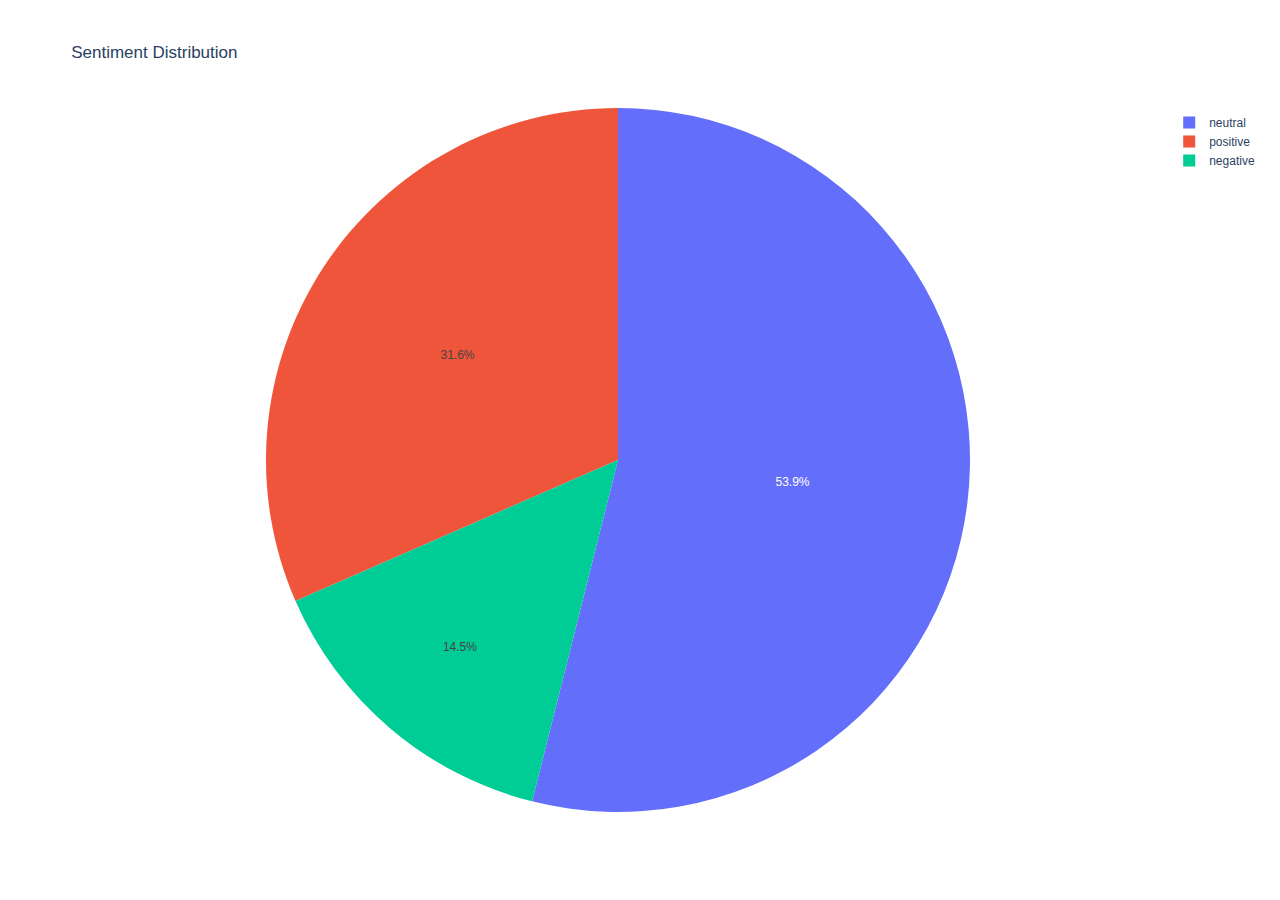
